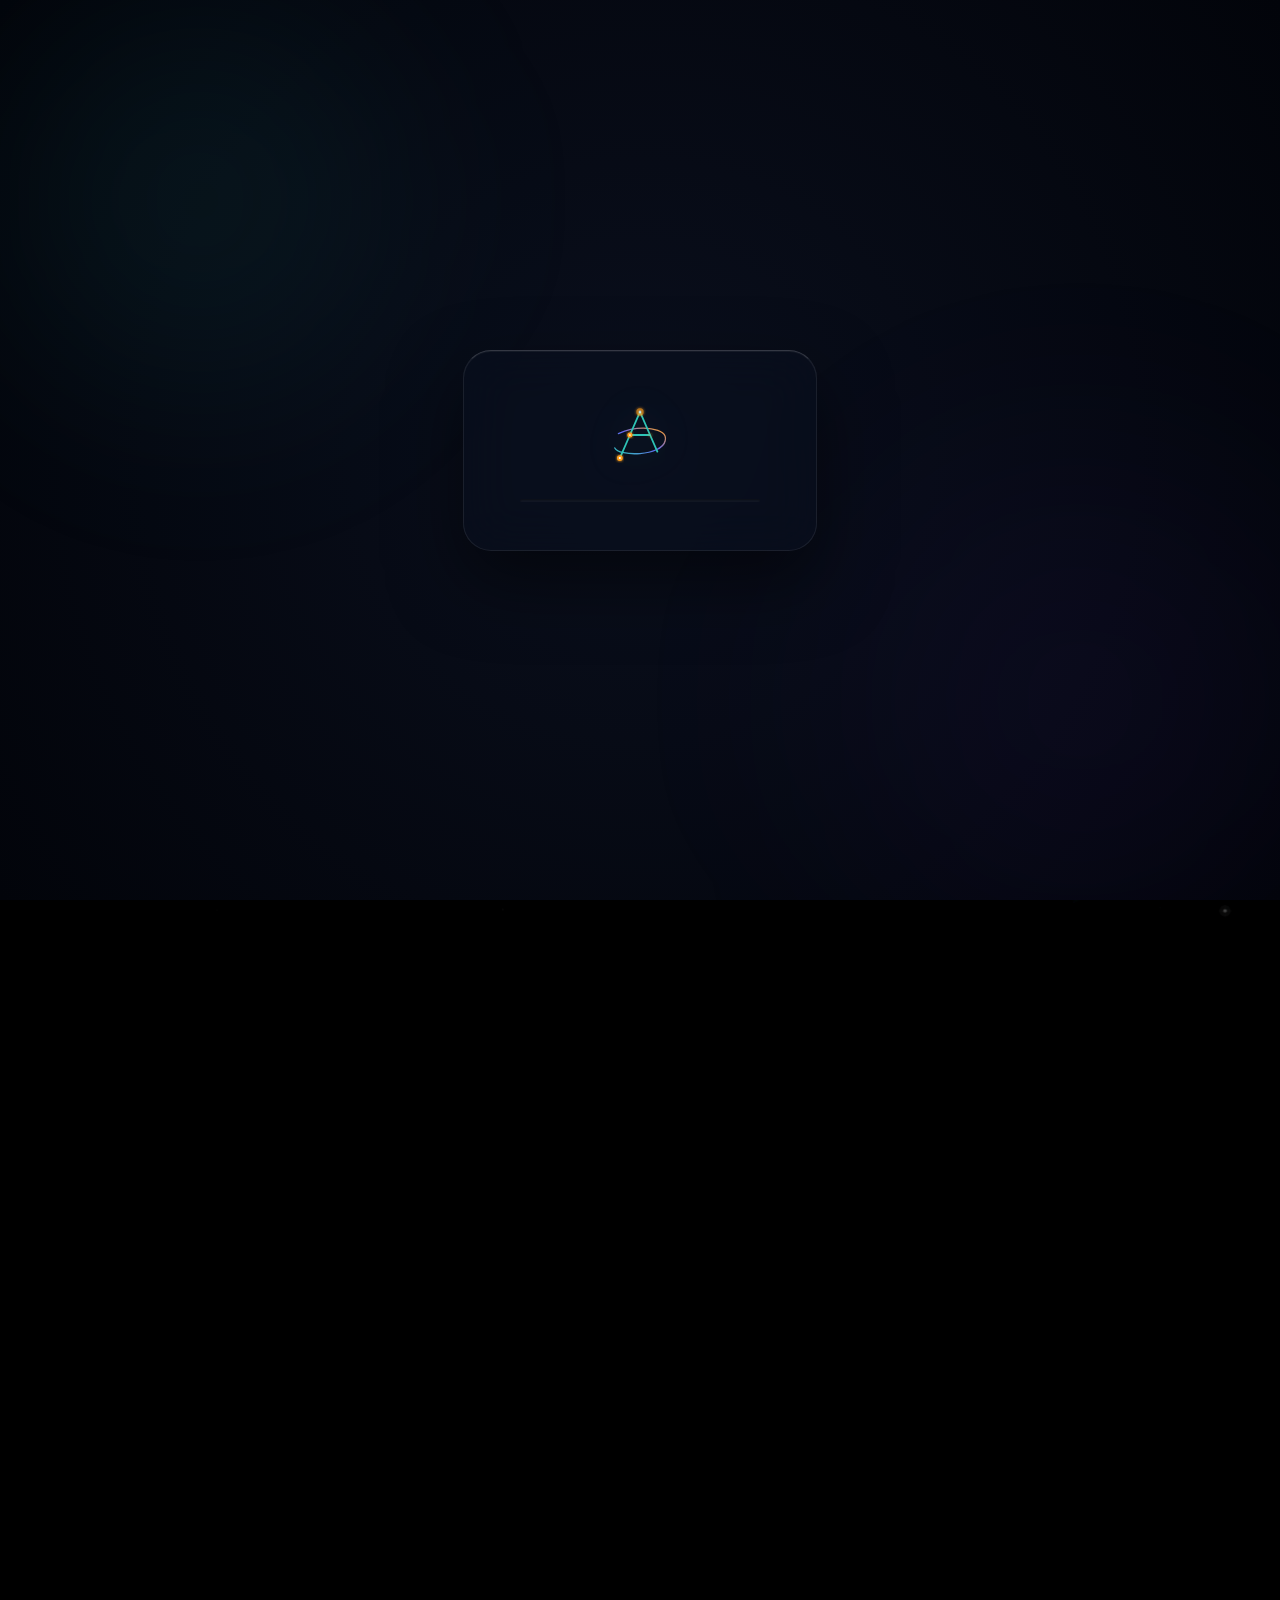
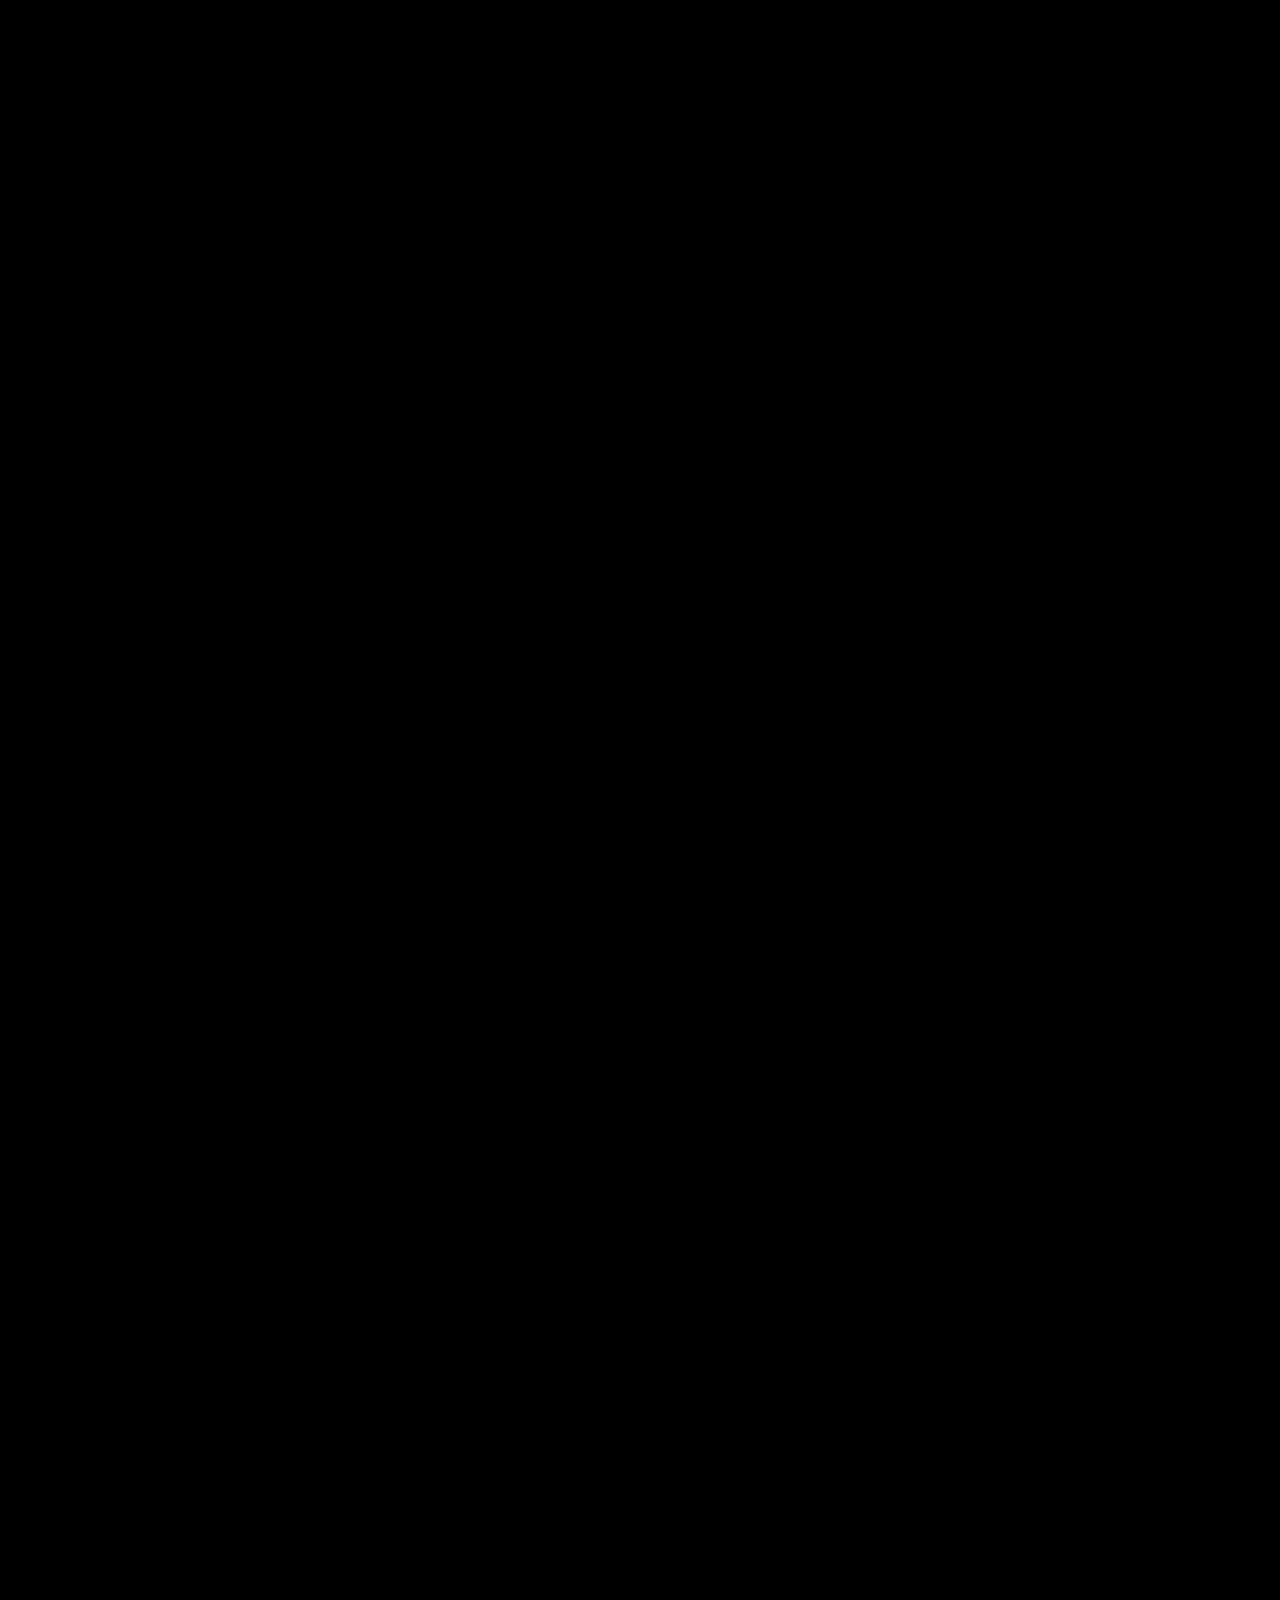
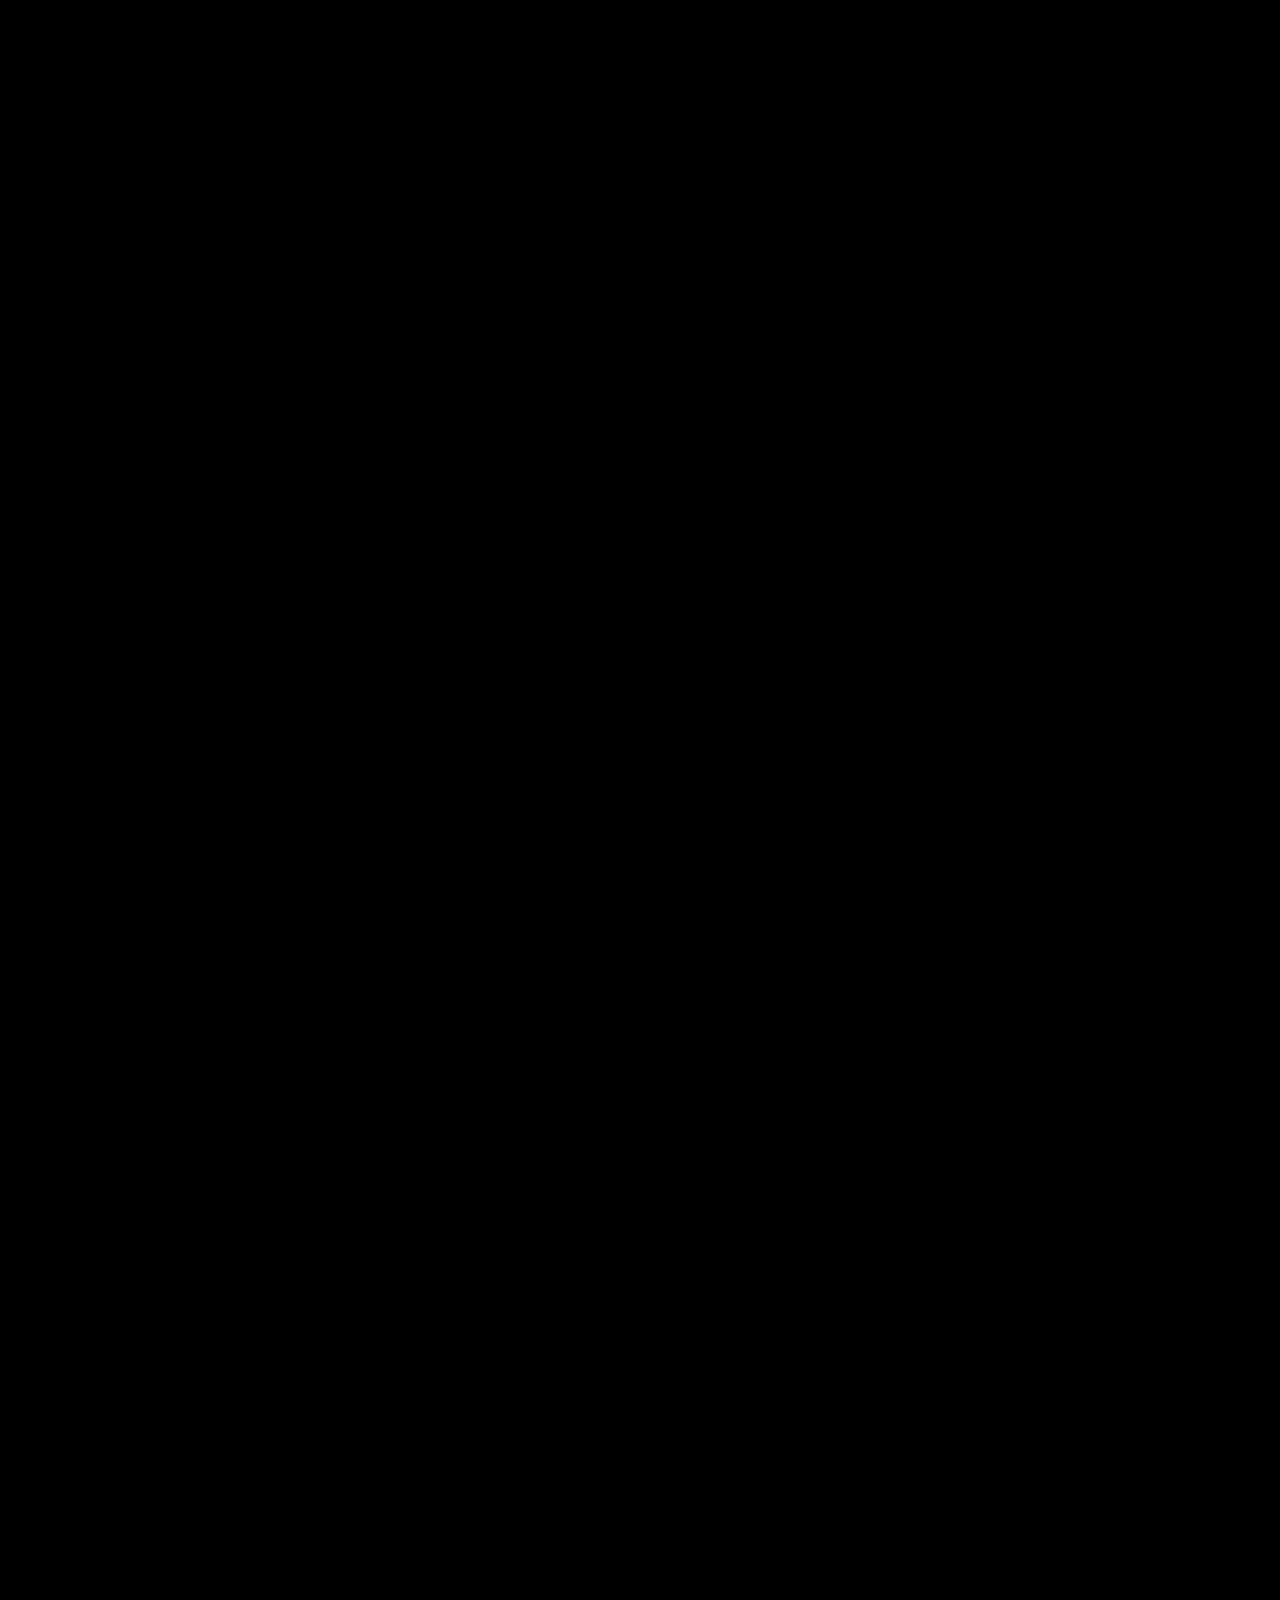
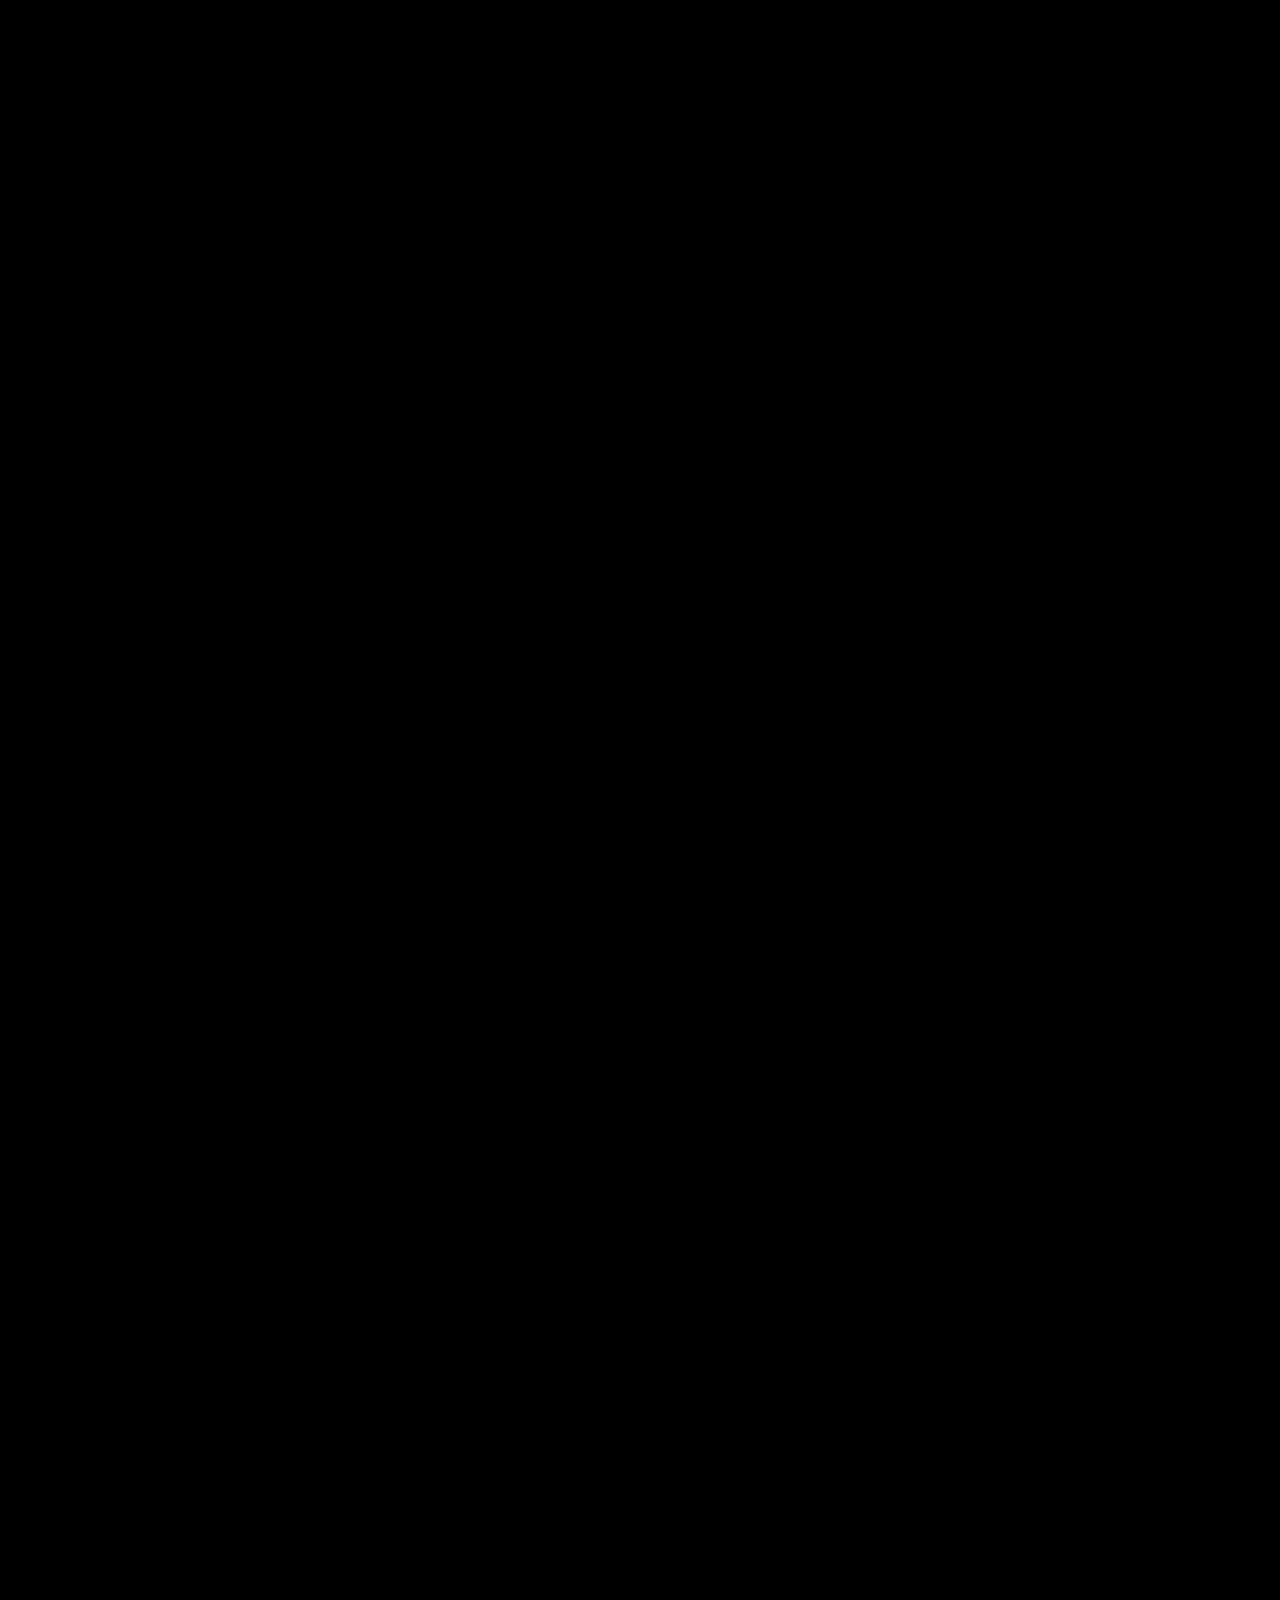
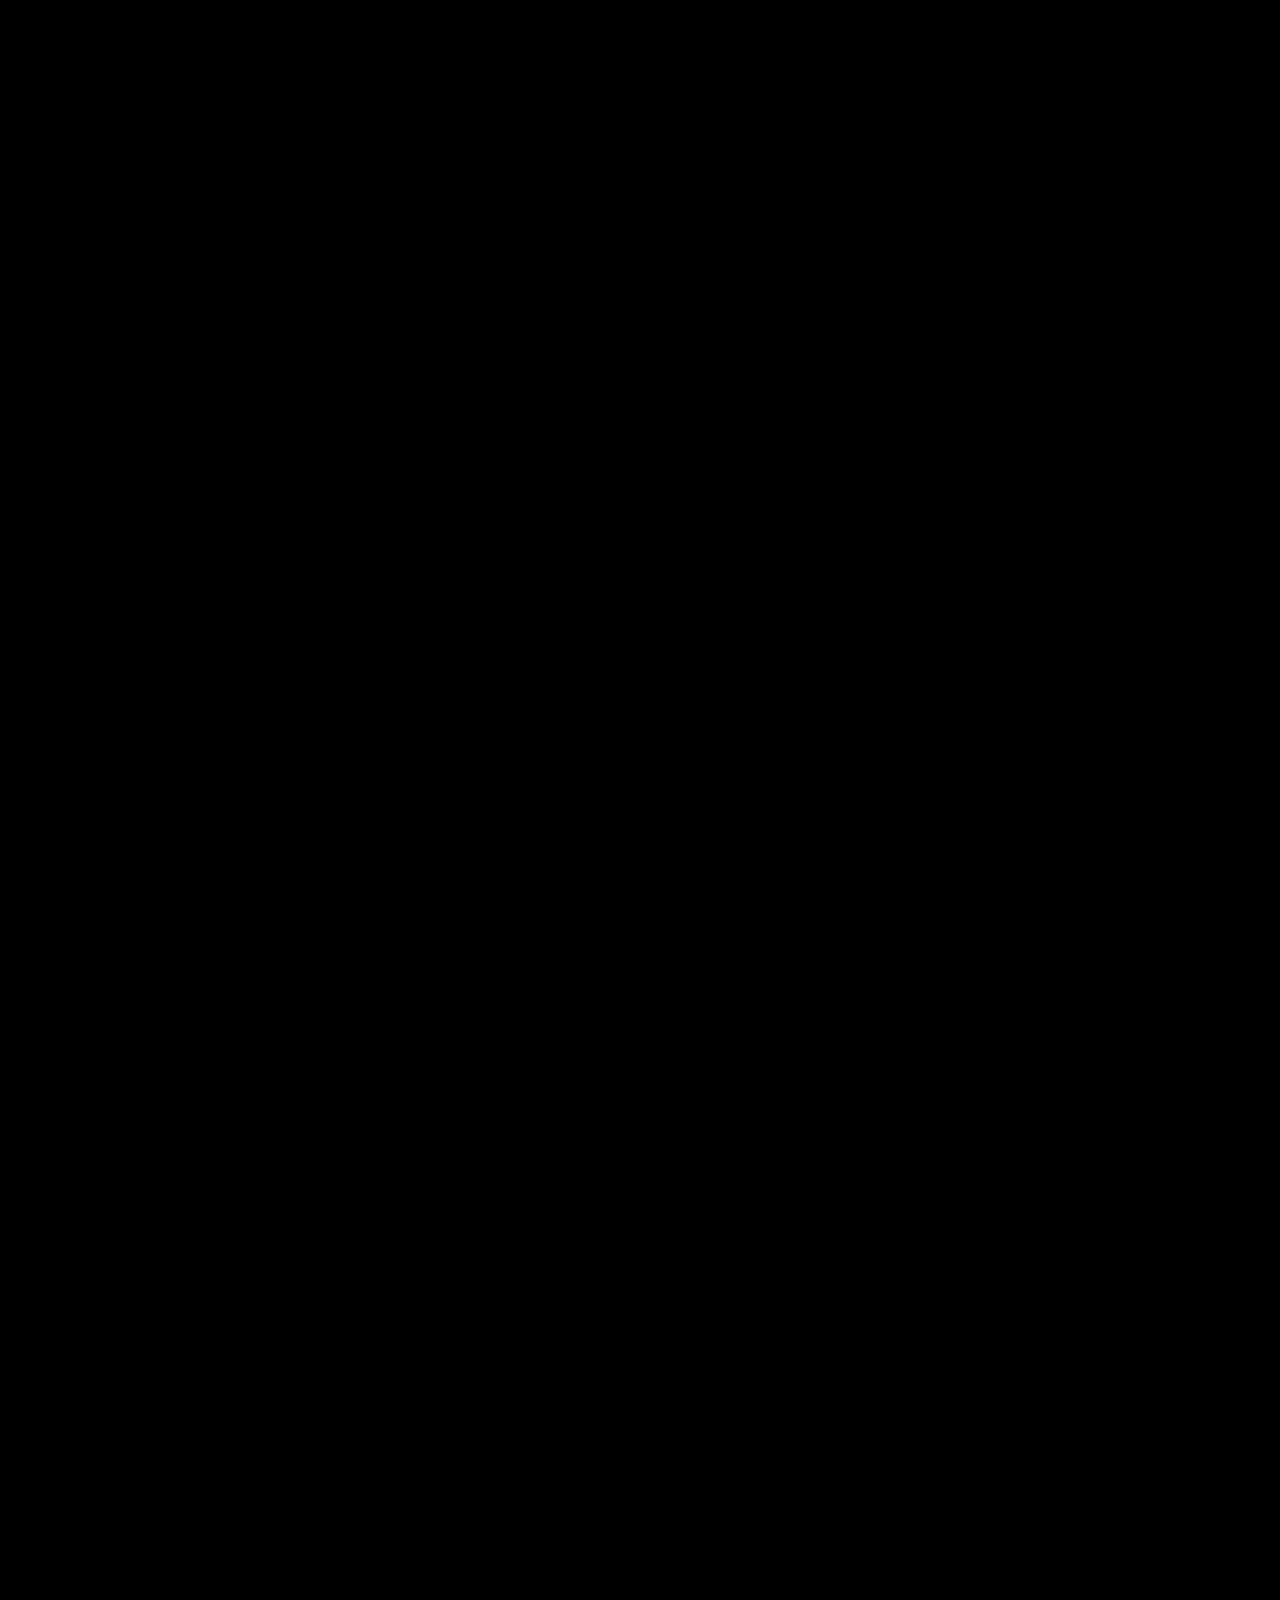
==== index.html @ 65c4966b "refactor: prevent mobile drawer scroll bleeding, disable sticky eyebrows on mobile, align light them" ====
<!DOCTYPE html>
<html lang="en" class="preloading">
<head>
  <meta charset="UTF-8" />
  <meta name="viewport" content="width=device-width, initial-scale=1.0" />
  <title>Abdelrahman Abdelhafez | Digital Marketing Strategist</title>
  <meta name="description" content="Portfolio of Abdelrahman Mohammed Abdelhafez | Digital Marketer, Marketing Strategist, and Content Planner." />
  <link rel="preload" href="fonts/LDIoaomQNQcsA88c7O9yZ4KMCoOg4Ko20yw.woff2" as="font" type="font/woff2" crossorigin />
  <link rel="preload" href="fonts/Qw3CZRtWPQCuHme67tEYUIx3Kh0PHR9N6Ys43PWrfQ.woff2" as="font" type="font/woff2" crossorigin />
  <link rel="canonical" href="https://abdelrahmanmohammed10.github.io/Abdelrahman-portfolio/" />
    <script>
    (function() {
      const savedTheme = localStorage.getItem('portfolioTheme');
      if (savedTheme === 'light') {
        document.documentElement.setAttribute('data-theme', 'light');
      }
    })();
  </script>
  <style id="critical-preloader-css">
    :root {
      --color-cyan: #2EC4B6;
      --color-purple: #6366f1;
      --color-gold: #FF9F1C;
    }
    html.preloading, body.preloading {
      overflow: hidden !important;
      height: 100% !important;
    }
    html, body {
      margin: 0;
      padding: 0;
      width: 100%;
      background: #030712;
    }
    html[data-theme="light"], html[data-theme="light"] body {
      background: #f8fafc;
    }
    .gradient-mesh {
      position: fixed;
      top: 0; left: 0;
      width: 100%; height: 100%;
      background: #000000;
      pointer-events: none;
      z-index: -2;
    }
    html[data-theme="light"] .gradient-mesh {
      background: linear-gradient(
        180deg,
        #cbdcf0 0%,
        #deebf7 30%,
        #eef4fc 60%,
        #fcf6eb 85%,
        #ffffff 100%
      );
    }
    #preloader {
      position: fixed;
      top: 0; left: 0;
      width: 100%; height: 100%;
      background: #030712;
      background: radial-gradient(circle at center, #0a0f1d 0%, #02040a 100%);
      z-index: 99999;
      display: flex;
      justify-content: center;
      align-items: center;
      overflow: hidden;
      transition: opacity 0.8s cubic-bezier(0.16, 1, 0.3, 1), transform 0.8s cubic-bezier(0.16, 1, 0.3, 1);
    }
    #preloader::before {
      content: '';
      position: absolute;
      width: 600px; height: 600px;
      background: radial-gradient(circle, rgba(46, 196, 182, 0.09) 0%, transparent 70%);
      top: -100px; left: -100px;
      border-radius: 50%;
      filter: blur(80px);
      animation: preloaderNebula 20s ease-in-out infinite alternate;
      pointer-events: none;
      z-index: 1;
    }
    #preloader::after {
      content: '';
      position: absolute;
      width: 700px; height: 700px;
      background: radial-gradient(circle, rgba(124, 58, 237, 0.07) 0%, transparent 70%);
      bottom: -150px; right: -150px;
      border-radius: 50%;
      filter: blur(100px);
      animation: preloaderNebula 25s ease-in-out infinite alternate-reverse;
      pointer-events: none;
      z-index: 1;
    }
    @keyframes preloaderNebula {
      0% { transform: translate(0, 0) scale(1); }
      50% { transform: translate(50px, -30px) scale(1.1); }
      100% { transform: translate(-30px, 40px) scale(0.95); }
    }
    .preloader-content {
      position: relative;
      z-index: 2;
      background: rgba(10, 17, 32, 0.45);
      border: 1px solid rgba(255, 255, 255, 0.08);
      border-top: 1px solid rgba(255, 255, 255, 0.18);
      backdrop-filter: blur(24px);
      -webkit-backdrop-filter: blur(24px);
      padding: 48px 56px;
      border-radius: 28px;
      box-shadow: 0 30px 70px rgba(0, 0, 0, 0.5), inset 0 1px 0 rgba(255, 255, 255, 0.05);
      display: flex;
      flex-direction: column;
      align-items: center;
      gap: 28px;
    }
    .preloader-logo {
      height: 72px; width: 72px;
      opacity: 0;
      transform: scale(0.8) translateY(20px);
      filter: drop-shadow(0 0 20px rgba(46, 196, 182, 0.15));
    }
    .constellation-logo {
      display: block;
      aspect-ratio: 1 / 1;
    }
    .logo-lines {
      stroke-dasharray: 240;
      stroke-dashoffset: 240;
    }
    .logo-orbit {
      stroke-dasharray: 280;
      stroke-dashoffset: 280;
    }
    .logo-star {
      opacity: 0;
      transform-origin: center;
    }
    .constellation-logo .star-1 { transform-origin: 22px 82px; }
    .constellation-logo .star-2 { transform-origin: 36px 50px; }
    .constellation-logo .star-3 { transform-origin: 50px 18px; }
    .constellation-logo .star-4 { transform-origin: 64px 50px; }
    .constellation-logo .star-5 { transform-origin: 78px 82px; }
    .logo-star circle[filter] {
      animation: constellationStarGlow 4s ease-in-out infinite alternate;
    }
    .constellation-logo .star-1 circle[filter] { animation-delay: 0.2s; }
    .constellation-logo .star-2 circle[filter] { animation-delay: 0.6s; }
    .constellation-logo .star-3 circle[filter] { animation-delay: 1.0s; }
    .constellation-logo .star-4 circle[filter] { animation-delay: 1.4s; }
    .constellation-logo .star-5 circle[filter] { animation-delay: 1.8s; }
    @keyframes constellationStarGlow {
      0% { r: 3px; opacity: 0.6; }
      100% { r: 5.5px; opacity: 1; }
    }
    .preloader-bar-wrap {
      width: 240px; height: 3px;
      background: rgba(255, 255, 255, 0.04);
      overflow: hidden;
      border-radius: 10px;
      box-shadow: inset 0 1px 2px rgba(0, 0, 0, 0.4);
    }
    .preloader-bar {
      width: 0%; height: 100%;
      background: linear-gradient(90deg, var(--color-cyan) 0%, var(--color-purple) 50%, var(--color-gold) 100%);
      box-shadow: 0 0 12px rgba(46, 196, 182, 0.8);
      border-radius: 10px;
      position: relative;
    }
    .preloader-bar::after {
      content: '';
      position: absolute;
      top: 0; left: 0;
      width: 100%; height: 100%;
      background: linear-gradient(90deg, transparent, rgba(255, 255, 255, 0.4), transparent);
      transform: translateX(-100%);
      animation: preloaderBarShimmer 1.5s infinite linear;
    }
    @keyframes preloaderBarShimmer {
      0% { transform: translateX(-100%); }
      100% { transform: translateX(100%); }
    }
    #preloader.loaded {
      opacity: 0;
      pointer-events: none;
      visibility: hidden;
      transform: scale(1.05);
    }
    html[data-theme="light"] #preloader {
      background: #f8fafc;
      background: radial-gradient(circle at center, #ffffff 0%, #e2e8f0 100%);
    }
    html[data-theme="light"] #preloader::before {
      background: radial-gradient(circle, rgba(2, 105, 122, 0.06) 0%, transparent 70%);
    }
    html[data-theme="light"] #preloader::after {
      background: radial-gradient(circle, rgba(109, 40, 217, 0.04) 0%, transparent 70%);
    }
    html[data-theme="light"] .preloader-content {
      background: rgba(255, 255, 255, 0.8);
      border: 1px solid rgba(15, 23, 42, 0.08);
      border-top: 1px solid rgba(255, 255, 255, 0.9);
      box-shadow: 0 30px 60px rgba(15, 23, 42, 0.08), inset 0 1px 0 rgba(255, 255, 255, 0.5);
    }
    html[data-theme="light"] .preloader-bar-wrap {
      background: rgba(15, 23, 42, 0.06);
    }
    html[data-theme="light"] .preloader-bar {
      background: linear-gradient(90deg, var(--color-cyan) 0%, var(--color-purple) 50%, var(--color-gold) 100%);
      box-shadow: 0 0 10px rgba(2, 105, 122, 0.2);
    }
  </style>
  <link rel="stylesheet" href="style.min.css?v=5.0.0">
  <link rel="icon" type="image/svg+xml" href="logo.svg" />

  <!-- Open Graph / Facebook / LinkedIn -->
  <meta property="og:type" content="website">
  <meta property="og:url" content="https://abdelrahmanmohammed10.github.io/Abdelrahman-portfolio/">
  <meta property="og:title" content="Abdelrahman Abdelhafez | Digital Marketing Strategist">
  <meta property="og:description" content="I build digital strategies based on hard data, not guesswork | driving impactful results and brand growth.">
  <meta property="og:image" content="https://abdelrahmanmohammed10.github.io/Abdelrahman-portfolio/logo.png">

  <!-- Twitter -->
  <meta name="twitter:card" content="summary_large_image">
  <meta name="twitter:url" content="https://abdelrahmanmohammed10.github.io/Abdelrahman-portfolio/">
  <meta name="twitter:title" content="Abdelrahman Abdelhafez | Digital Marketing Strategist">
  <meta name="twitter:description" content="I build digital strategies based on hard data, not guesswork | driving impactful results and brand growth.">
  <meta name="twitter:image" content="https://abdelrahmanmohammed10.github.io/Abdelrahman-portfolio/logo.png">
  <script type="application/ld+json">
  {
    "@context": "https://schema.org",
    "@type": "Person",
    "name": "Abdelrahman Mohammed Abdelhafez",
    "jobTitle": "Digital Marketing Strategist & Brand Planner",
    "url": "https://abdelrahmanmohammed10.github.io/Abdelrahman-portfolio/",
    "sameAs": [
      "https://linkedin.com/in/abdelrahman-abdelhafez-994932167/"
    ],
    "address": {
      "@type": "PostalAddress",
      "addressLocality": "Giza",
      "addressCountry": "EG"
    },
    "email": "abdelrahman.abdelhafez10@gmail.com",
    "telephone": "+201157265599",
    "knowsAbout": [
      "Digital Marketing",
      "Content Planning",
      "Brand Strategy",
      "Conversion Rate Optimization (CRO)",
      "Social Media Management",
      "Paid Advertising (Meta Ads Manager)"
    ]
  }
  </script>
</head>
<body class="preloading">
  <!-- Global SVG Assets & Definitions -->
  <svg xmlns="http://www.w3.org/2000/svg" style="position: absolute; width: 0; height: 0; overflow: hidden; pointer-events: none;" aria-hidden="true">
    <defs>
      <linearGradient id="logoGrad" x1="0%" y1="100%" x2="100%" y2="0%">
        <stop offset="0%" stop-color="var(--color-cyan, #2ec4b6)" />
        <stop offset="50%" stop-color="var(--color-purple, #7c3aed)" />
        <stop offset="100%" stop-color="var(--color-gold, #ff9f1c)" />
      </linearGradient>
      <filter id="logoGlow" x="-20%" y="-20%" width="140%" height="140%">
        <feGaussianBlur stdDeviation="2.5" result="blur" />
        <feMerge>
          <feMergeNode in="blur" />
          <feMergeNode in="SourceGraphic" />
        </feMerge>
      </filter>

    </defs>
  </svg>

  <a href="#hero" class="skip-link lang-en">Skip to content</a>
  <a href="#hero" class="skip-link lang-ar">تجاوز إلى المحتوى الرئيسي</a>
  <div id="preloader" aria-hidden="true">
    <div class="preloader-content">
      <div class="logo-anim">
        <svg class="preloader-logo constellation-logo" viewBox="0 0 100 100" xmlns="http://www.w3.org/2000/svg" aria-label="Logo">
          <path d="M 15 68 C 20 80, 80 80, 85 58 C 90 40, 50 35, 20 48" fill="none" stroke="url(#logoGrad)" stroke-width="1.8" stroke-linecap="round" class="logo-orbit" />
          <path d="M 22 82 L 36 50 L 50 18 L 64 50 L 78 82 M 36 50 L 64 50" fill="none" stroke="var(--color-cyan, #2ec4b6)" stroke-width="2.5" stroke-linecap="round" stroke-linejoin="round" class="logo-lines" />
          <g class="logo-star star-1" transform="translate(22, 82)"><circle r="4" fill="var(--color-gold, #ff9f1c)" filter="url(#logoGlow)" /><circle r="1.5" fill="#ffffff" /></g>
          <g class="logo-star star-2" transform="translate(36, 50)"><circle r="3.5" fill="var(--color-gold, #ff9f1c)" filter="url(#logoGlow)" /><circle r="1.2" fill="#ffffff" /></g>
          <g class="logo-star star-3" transform="translate(50, 18)"><circle r="5" fill="var(--color-gold, #ff9f1c)" filter="url(#logoGlow)" /><circle r="2" fill="#ffffff" /></g>
          <g class="logo-star star-4" transform="translate(64, 50)"><circle r="3.5" fill="var(--color-gold, #ff9f1c)" filter="url(#logoGlow)" /><circle r="1.2" fill="#ffffff" /></g>
          <g class="logo-star star-5" transform="translate(78, 82)"><circle r="4" fill="var(--color-gold, #ff9f1c)" filter="url(#logoGlow)" /><circle r="1.5" fill="#ffffff" /></g>
        </svg>
      </div>
      <div class="preloader-bar-wrap"><div class="preloader-bar"></div></div>
    </div>
  </div>

  <div class="gradient-mesh" aria-hidden="true">
    <!-- Clouds are now dynamically drawn and animated on the background canvas for smooth performance and mouse interaction -->
  </div>
  <div class="cursor-spotlight" aria-hidden="true"></div>

  <!-- Floating Language Switcher & Theme Toggle (Desktop Only) -->
  <div class="floating-lang-toggle" aria-label="Language and Theme Selector">
    <button class="lang-btn active" data-lang="en">EN</button>
    <span class="sep">/</span>
    <button class="lang-btn" data-lang="ar">AR</button>
    <span class="sep theme-sep">|</span>
    <button class="theme-toggle-btn" id="theme-toggle-desktop" aria-label="Toggle light/dark mode">
      <!-- Moon icon (shown in dark mode) -->
      <svg class="icon-moon" viewBox="0 0 24 24" fill="none" stroke="currentColor" stroke-width="2" stroke-linecap="round" stroke-linejoin="round"><path d="M21 12.79A9 9 0 1 1 11.21 3 7 7 0 0 0 21 12.79z"/></svg>
      <!-- Sun icon (shown in light mode) -->
      <svg class="icon-sun" viewBox="0 0 24 24" fill="none" stroke="currentColor" stroke-width="2" stroke-linecap="round" stroke-linejoin="round"><circle cx="12" cy="12" r="5"/><line x1="12" y1="1" x2="12" y2="3"/><line x1="12" y1="21" x2="12" y2="23"/><line x1="4.22" y1="4.22" x2="5.64" y2="5.64"/><line x1="18.36" y1="18.36" x2="19.78" y2="19.78"/><line x1="1" y1="12" x2="3" y2="12"/><line x1="21" y1="12" x2="23" y2="12"/><line x1="4.22" y1="19.78" x2="5.64" y2="18.36"/><line x1="18.36" y1="5.64" x2="19.78" y2="4.22"/></svg>
    </button>
  </div>

  <canvas id="three-planet-canvas" class="bg-planet-stage" aria-hidden="true"></canvas>

  <div class="mobile-nav-overlay" id="mobile-nav-overlay">
    <button class="mobile-close" id="mobile-close" aria-label="Close Menu">
      <svg viewBox="0 0 24 24" fill="none" stroke="currentColor" stroke-width="2"><line x1="18" y1="6" x2="6" y2="18"/><line x1="6" y1="6" x2="18" y2="18"/></svg>
    </button>
    <nav class="mobile-menu">
      <a href="#hero" class="mob-link">
        <span class="num">00</span>
        <span class="lang-en">Home</span><span class="lang-ar">الرئيسية</span>
      </a>
      <a href="#about" class="mob-link">
        <span class="num">01</span>
        <span class="lang-en">About</span><span class="lang-ar">نبذة عني</span>
      </a>
      <a href="#work" class="mob-link">
        <span class="num">02</span>
        <span class="lang-en">Work</span><span class="lang-ar">سابقة الأعمال</span>
      </a>
      <a href="#campaigns" class="mob-link">
        <span class="num">03</span>
        <span class="lang-en">Campaigns</span><span class="lang-ar">الحملات التسويقية</span>
      </a>
      <a href="#journey" class="mob-link">
        <span class="num">04</span>
        <span class="lang-en">Journey</span><span class="lang-ar">المسيرة المهنية</span>
      </a>
      <a href="#credentials" class="mob-link">
        <span class="num">05</span>
        <span class="lang-en">Credentials</span><span class="lang-ar">الشهادات والاعتمادات</span>
      </a>
      <a href="#contact" class="mob-link">
        <span class="num">06</span>
        <span class="lang-en">Contact</span><span class="lang-ar">تواصل معي</span>
      </a>
    </nav>
  </div>

  <div class="app-container">
    <nav class="nav-spine" aria-label="Main Navigation">
      <div class="spine-line"></div>
      <div class="spine-active-line" id="nav-spine-active-line"></div>
      <ul class="spine-list">
        <li><a href="#hero" class="spine-dot active" data-title-en="Home" data-title-ar="الرئيسية"></a></li>
        <li><a href="#about" class="spine-dot" data-title-en="About" data-title-ar="نبذة عني"></a></li>
        <li><a href="#work" class="spine-dot" data-title-en="Work" data-title-ar="سابقة الأعمال"></a></li>
        <li><a href="#campaigns" class="spine-dot" data-title-en="Campaigns" data-title-ar="الحملات التسويقية"></a></li>
        <li><a href="#journey" class="spine-dot" data-title-en="Journey" data-title-ar="المسيرة المهنية"></a></li>
        <li><a href="#credentials" class="spine-dot" data-title-en="Credentials" data-title-ar="الشهادات والاعتمادات"></a></li>
        <li><a href="#contact" class="spine-dot" data-title-en="Contact" data-title-ar="تواصل معي"></a></li>
      </ul>
      <div class="spine-progress-counter" aria-hidden="true">
        <span class="current-index">01</span>/<span class="total-count">07</span>
      </div>
    </nav>

    <header class="mobile-header">
      <div class="mobile-header-left">
        <div class="logo-wrap">
          <svg class="site-logo constellation-logo" viewBox="0 0 100 100" xmlns="http://www.w3.org/2000/svg" aria-label="Logo">
            <path d="M 15 68 C 20 80, 80 80, 85 58 C 90 40, 50 35, 20 48" fill="none" stroke="url(#logoGrad)" stroke-width="1.8" stroke-linecap="round" class="logo-orbit" />
            <path d="M 22 82 L 36 50 L 50 18 L 64 50 L 78 82 M 36 50 L 64 50" fill="none" stroke="var(--color-cyan, #2ec4b6)" stroke-width="2.5" stroke-linecap="round" stroke-linejoin="round" class="logo-lines" />
            <g class="logo-star star-1" transform="translate(22, 82)"><circle r="4" fill="var(--color-gold, #ff9f1c)" filter="url(#logoGlow)" /><circle r="1.5" fill="#ffffff" /></g>
            <g class="logo-star star-2" transform="translate(36, 50)"><circle r="3.5" fill="var(--color-gold, #ff9f1c)" filter="url(#logoGlow)" /><circle r="1.2" fill="#ffffff" /></g>
            <g class="logo-star star-3" transform="translate(50, 18)"><circle r="5" fill="var(--color-gold, #ff9f1c)" filter="url(#logoGlow)" /><circle r="2" fill="#ffffff" /></g>
            <g class="logo-star star-4" transform="translate(64, 50)"><circle r="3.5" fill="var(--color-gold, #ff9f1c)" filter="url(#logoGlow)" /><circle r="1.2" fill="#ffffff" /></g>
            <g class="logo-star star-5" transform="translate(78, 82)"><circle r="4" fill="var(--color-gold, #ff9f1c)" filter="url(#logoGlow)" /><circle r="1.5" fill="#ffffff" /></g>
          </svg>
        </div>
        <div class="header-section-title" aria-live="polite"></div>
      </div>
      <div class="mobile-header-right">
        <div class="mobile-lang-toggle">
          <button class="lang-btn active" data-lang="en">EN</button>
          <span class="sep">/</span>
          <button class="lang-btn" data-lang="ar">AR</button>
        </div>
        <button class="theme-toggle-btn" id="theme-toggle-mobile" aria-label="Toggle light/dark mode">
          <svg class="icon-moon" viewBox="0 0 24 24" fill="none" stroke="currentColor" stroke-width="2" stroke-linecap="round" stroke-linejoin="round"><path d="M21 12.79A9 9 0 1 1 11.21 3 7 7 0 0 0 21 12.79z"/></svg>
          <svg class="icon-sun" viewBox="0 0 24 24" fill="none" stroke="currentColor" stroke-width="2" stroke-linecap="round" stroke-linejoin="round"><circle cx="12" cy="12" r="5"/><line x1="12" y1="1" x2="12" y2="3"/><line x1="12" y1="21" x2="12" y2="23"/><line x1="4.22" y1="4.22" x2="5.64" y2="5.64"/><line x1="18.36" y1="18.36" x2="19.78" y2="19.78"/><line x1="1" y1="12" x2="3" y2="12"/><line x1="21" y1="12" x2="23" y2="12"/><line x1="4.22" y1="19.78" x2="5.64" y2="18.36"/><line x1="18.36" y1="5.64" x2="19.78" y2="4.22"/></svg>
        </button>
        <button class="burger" id="burger" aria-label="Open Menu"><span></span><span></span><span></span></button>
      </div>
    </header>

    <main class="main-content">

      <section id="hero" class="hero-section content-section">
        <div class="hero-brand-header">
          <div class="logo-wrap">
            <svg class="hero-logo constellation-logo" viewBox="0 0 100 100" xmlns="http://www.w3.org/2000/svg" aria-label="Logo">
              <path d="M 15 68 C 20 80, 80 80, 85 58 C 90 40, 50 35, 20 48" fill="none" stroke="url(#logoGrad)" stroke-width="1.8" stroke-linecap="round" class="logo-orbit" />
              <path d="M 22 82 L 36 50 L 50 18 L 64 50 L 78 82 M 36 50 L 64 50" fill="none" stroke="var(--color-cyan, #2ec4b6)" stroke-width="2.5" stroke-linecap="round" stroke-linejoin="round" class="logo-lines" />
              <g class="logo-star star-1" transform="translate(22, 82)"><circle r="4" fill="var(--color-gold, #ff9f1c)" filter="url(#logoGlow)" /><circle r="1.5" fill="#ffffff" /></g>
              <g class="logo-star star-2" transform="translate(36, 50)"><circle r="3.5" fill="var(--color-gold, #ff9f1c)" filter="url(#logoGlow)" /><circle r="1.2" fill="#ffffff" /></g>
              <g class="logo-star star-3" transform="translate(50, 18)"><circle r="5" fill="var(--color-gold, #ff9f1c)" filter="url(#logoGlow)" /><circle r="2" fill="#ffffff" /></g>
              <g class="logo-star star-4" transform="translate(64, 50)"><circle r="3.5" fill="var(--color-gold, #ff9f1c)" filter="url(#logoGlow)" /><circle r="1.2" fill="#ffffff" /></g>
              <g class="logo-star star-5" transform="translate(78, 82)"><circle r="4" fill="var(--color-gold, #ff9f1c)" filter="url(#logoGlow)" /><circle r="1.5" fill="#ffffff" /></g>
            </svg>
          </div>
        </div>
        <div class="hero-intro-grid">
          <div class="hero-left-col animate-fadeInLeft">
            <div class="badge-status">
              <span class="status-dot"></span>
              <span class="lang-en">Open to Opportunities</span>
              <span class="lang-ar">متاح للفرص الجديدة</span>
            </div>
            <h1 class="hero-name split-reveal-heading">
              <span class="lang-en">Abdelrahman<br><em>Mohammed</em></span>
              <span class="lang-ar">عبد الرحمن<br><em>محمد</em></span>
            </h1>
            <div class="hero-title hero-title-tags">
              <span class="hero-tag">
                <span class="lang-en">Digital Marketer</span>
                <span class="lang-ar">أخصائي تسويق رقمي</span>
              </span>
              <span class="hero-tag">
                <span class="lang-en">Marketing Strategist</span>
                <span class="lang-ar">استراتيجي تسويق</span>
              </span>
              <span class="hero-tag">
                <span class="lang-en">Content Planner</span>
                <span class="lang-ar">مخطط محتوى</span>
              </span>
            </div>
          </div>
          <div class="hero-right-col animate-fadeInRight">
            <p class="hero-bio">
              <span class="lang-en">I turn digital marketing data into clear, actionable growth strategies. No guesswork, no corporate fluff | just results.</span>
              <span class="lang-ar">أقوم بتحويل بيانات التسويق الرقمي إلى استراتيجيات نمو واضحة وقابلة للتنفيذ؛ بعيداً عن التخمينات والمصطلحات المعقدة — لتحقيق نتائج حقيقية وملموسة.</span>
            </p>
            <div class="hero-cta-row">
              <a href="Abdelrahman_CV_v2.pdf" download target="_blank" rel="noopener noreferrer" class="btn-cv-download magnetic-button">
                <svg viewBox="0 0 24 24" fill="none" stroke="currentColor" stroke-width="2"><path d="M21 15v4a2 2 0 0 1-2 2H5a2 2 0 0 1-2-2v-4"/><polyline points="7 10 12 15 17 10"/><line x1="12" y1="15" x2="12" y2="3"/></svg>
                <span class="lang-en">Download CV</span>
                <span class="lang-ar">تحميل السيرة الذاتية</span>
              </a>
              <div class="hero-social-links">
                <a href="https://www.linkedin.com/in/abdelrahman-abdelhafez-994932167/" target="_blank" rel="noopener noreferrer" aria-label="LinkedIn" class="magnetic-button">
                  <svg viewBox="0 0 24 24" fill="none" stroke="currentColor" stroke-width="2" stroke-linecap="round" stroke-linejoin="round"><path d="M16 8a6 6 0 0 1 6 6v7h-4v-7a2 2 0 0 0-2-2 2 2 0 0 0-2 2v7h-4v-7a6 6 0 0 1 6-6z"/><rect x="2" y="9" width="4" height="12"/><circle cx="4" cy="4" r="2"/></svg>
                </a>
                <a href="mailto:abdelrahman.abdelhafez10@gmail.com" target="_blank" rel="noopener noreferrer" aria-label="Email" class="magnetic-button">
                  <svg viewBox="0 0 24 24" fill="none" stroke="currentColor" stroke-width="2" stroke-linecap="round" stroke-linejoin="round"><path d="M4 4h16c1.1 0 2 .9 2 2v12c0 1.1-.9 2-2 2H4c-1.1 0-2-.9-2-2V6c0-1.1.9-2 2-2z"/><polyline points="22,6 12,13 2,6"/></svg>
                </a>
                <a href="tel:+201157265599" target="_blank" rel="noopener noreferrer" aria-label="Phone" class="magnetic-button">
                  <svg viewBox="0 0 24 24" fill="none" stroke="currentColor" stroke-width="2" stroke-linecap="round" stroke-linejoin="round"><path d="M22 16.92v3a2 2 0 0 1-2.18 2 19.79 19.79 0 0 1-8.63-3.07 19.5 19.5 0 0 1-6-6 19.79 19.79 0 0 1-3.07-8.67A2 2 0 0 1 4.11 2h3a2 2 0 0 1 2 1.72c.13.88.37 1.85.7 2.81a2 2 0 0 1-.45 2.11L8.09 9.91a16 16 0 0 0 6 6l1.27-1.27a2 2 0 0 1 2.11-.45c.96.33 1.93.57 2.81.7A2 2 0 0 1 22 16.92z"/></svg>
                </a>
                <a href="https://wa.me/201157265599" target="_blank" rel="noopener noreferrer" aria-label="WhatsApp" class="magnetic-button">
                  <svg viewBox="0 0 24 24" fill="none" stroke="currentColor" stroke-width="2" stroke-linecap="round" stroke-linejoin="round"><path d="M21 11.5a8.38 8.38 0 0 1-.9 3.8 8.5 8.5 0 0 1-7.6 4.7 8.38 8.38 0 0 1-3.8-.9L3 21l1.9-5.7a8.38 8.38 0 0 1-.9-3.8 8.5 8.5 0 0 1 4.7-7.6 8.38 8.38 0 0 1 3.8-.9h.5a8.48 8.48 0 0 1 8 8v.5z"/></svg>
                </a>
              </div>
            </div>
          </div>
        </div>
      </section>

      <div class="section-divider" aria-hidden="true"></div>

      <section id="about" class="content-section">
        <div class="eyebrow-split">
          <span class="line"></span>
          <span class="text lang-en">ABOUT ME</span>
          <span class="text lang-ar">نبذة عني</span>
        </div>
        <h2 class="split-reveal-heading">
          <span class="lang-en">The <em>Strategist</em> Behind the Brand</span>
          <span class="lang-ar">العقل الاستراتيجي وراء نمو <em>العلامة التجارية</em></span>
        </h2>
        <div class="about-layout-grid">
          <div class="about-left-col">
            <div class="about-text">
              <h3 class="about-column-title">
                <span class="lang-en">My Story</span>
                <span class="lang-ar">قصتي</span>
              </h3>
              <p class="reveal-paragraph">
                <span class="lang-en">I’m <strong>Abdelrahman</strong>. I help brands cut through the noise with data-driven marketing strategies and content that turns attention into sales.</span>
                <span class="lang-ar">أنا <strong>عبد الرحمن</strong>. أساعد الشركات والعلامات التجارية في ترسيخ مكانتها في السوق من خلال استراتيجيات تسويقية ومحتوى هادف قائم على تحليل البيانات والأرقام، لضمان تحقيق نتائج ملموسة ونمو مستدام.</span>
              </p>
              <p class="reveal-paragraph">
                <span class="lang-en">From building acquisition funnels to managing multi-channel campaigns, I specialize in <strong>content strategy, organic growth, and brand positioning</strong>.</span>
                <span class="lang-ar">تتركز خبرتي المهنية في <strong>تخطيط استراتيجيات المحتوى وتطوير حضور العلامة التجارية عبر قنوات التواصل الرقمي</strong>. أبدأ معك بدراسة سلوك العميل وتصميم رحلة الشراء بدقة، وحتى إطلاق حملات إعلانية متكاملة تحقق أهدافك البيعية والتسويقية.</span>
              </p>
              <p class="reveal-paragraph">
                <span class="lang-en">I bring <strong>analytical structure to creative work</strong>. I measure, test, and optimize every campaign to ensure it delivers clear business value.</span>
                <span class="lang-ar">أحرص دائماً على <strong>دمج التفكير التحليلي المنظم مع اللمسة الإبداعية الفريدة</strong>؛ حيث أقيس الأداء وأحلل النتائج وأطور الخطط باستمرار لضمان الوصول لأفضل العوائد الاستثمارية ونمو أعمالك.</span>
              </p>
            </div>
            <div class="stats-grid">
              <div class="stat-card reveal-card">
                <span class="stat-num" data-val="4">0</span><span class="stat-plus">+</span>
                <span class="stat-label lang-en">Years Experience</span>
                <span class="stat-label lang-ar">سنوات من الخبرة</span>
              </div>
              <div class="stat-card reveal-card">
                <span class="stat-num" data-val="7">0</span><span class="stat-plus">+</span>
                <span class="stat-label lang-en">Certifications</span>
                <span class="stat-label lang-ar">شهادات واعتمادات</span>
              </div>
              <div class="stat-card reveal-card">
                <span class="stat-num" data-val="3">0</span>
                <span class="stat-label lang-en">Major Projects</span>
                <span class="stat-label lang-ar">مشاريع استراتيجية</span>
              </div>
            </div>
          </div>
          <div class="about-right-col">
            <div class="skills-showcase">
              <h3 class="skills-title">
                <span class="lang-en">My Toolkit</span>
                <span class="lang-ar">المهارات والقدرات</span>
              </h3><div class="skills-grid">
                <div class="skill-category reveal-card" data-drawer="drawer-toolkit-strategy">
                  <div class="category-header">
                    <span class="cat-icon"><svg viewBox="0 0 24 24" fill="none" stroke="currentColor" stroke-width="1.5"><circle cx="12" cy="12" r="10"/><polygon points="16.24 7.76 14.12 14.12 7.76 16.24 9.88 9.88 16.24 7.76"/></svg></span>
                    <h4 class="lang-en">Strategy &amp; Planning</h4>
                    <h4 class="lang-ar">الاستراتيجية والتخطيط</h4>
                  </div>
                  <div class="tags-list">
                    <span class="tag lang-en" data-funnel="awareness">SWOT</span><span class="tag lang-ar" data-funnel="awareness">تحليل سوات الاستراتيجي</span>
                    <span class="tag lang-en" data-funnel="consideration">SMART Goals</span><span class="tag lang-ar" data-funnel="consideration">صياغة الأهداف الذكية</span>
                    <span class="tag lang-en" data-funnel="retention">Blue Ocean</span><span class="tag lang-ar" data-funnel="retention">استراتيجية المحيط الأزرق</span>
                    <span class="tag lang-en" data-funnel="awareness">Buyer Personas</span><span class="tag lang-ar" data-funnel="awareness">تحديد شخصية العميل</span>
                  </div>
                </div>
                <div class="skill-category reveal-card" data-drawer="drawer-toolkit-content">
                  <div class="category-header">
                    <span class="cat-icon"><svg viewBox="0 0 24 24" fill="none" stroke="currentColor" stroke-width="1.5"><path d="M12 20h9"/><path d="M16.5 3.5a2.121 2.121 0 0 1 3 3L7 19l-4 1 1-4L16.5 3.5z"/></svg></span>
                    <h4 class="lang-en">Content &amp; Copywriting</h4>
                    <h4 class="lang-ar">المحتوى وكتابة الإعلانات</h4>
                  </div>
                  <div class="tags-list">
                    <span class="tag lang-en" data-funnel="awareness">AR/EN Copy</span><span class="tag lang-ar" data-funnel="awareness">كتابة نصوص ثنائية اللغة</span>
                    <span class="tag lang-en" data-funnel="consideration">Content Calendars</span><span class="tag lang-ar" data-funnel="consideration">تخطيط وجدولة المحتوى</span>
                    <span class="tag lang-en" data-funnel="awareness">Brand Voice</span><span class="tag lang-ar" data-funnel="awareness">تحديد نبرة صوت العلامة</span>
                    <span class="tag lang-en" data-funnel="retention">Content Audits</span><span class="tag lang-ar" data-funnel="retention">تدقيق وتقييم المحتوى</span>
                  </div>
                </div>
                <div class="skill-category reveal-card" data-drawer="drawer-toolkit-growth">
                  <div class="category-header">
                    <span class="cat-icon"><svg viewBox="0 0 24 24" fill="none" stroke="currentColor" stroke-width="1.5"><line x1="18" y1="20" x2="18" y2="10"/><line x1="12" y1="20" x2="12" y2="4"/><line x1="6" y1="20" x2="6" y2="14"/></svg></span>
                    <h4 class="lang-en">Growth &amp; Analytics</h4>
                    <h4 class="lang-ar">النمو والتحليلات</h4>
                  </div>
                  <div class="tags-list">
                    <span class="tag lang-en" data-funnel="retention">KPI Frameworks</span><span class="tag lang-ar" data-funnel="retention">مؤشرات قياس الأداء</span>
                    <span class="tag lang-en" data-funnel="consideration">Meta Insights</span><span class="tag lang-ar" data-funnel="consideration">تحليلات منصات ميتا</span>
                    <span class="tag lang-en" data-funnel="conversion">CRO</span><span class="tag lang-ar" data-funnel="conversion">تحسين معدل التحويل</span>
                  </div>
                </div>
                <div class="skill-category reveal-card" data-drawer="drawer-toolkit-tools">
                  <div class="category-header">
                    <span class="cat-icon"><svg viewBox="0 0 24 24" fill="none" stroke="currentColor" stroke-width="1.5"><rect x="2" y="3" width="20" height="14" rx="2"/><path d="M8 21h8M12 17v4"/></svg></span>
                    <h4 class="lang-en">Digital Tools</h4>
                    <h4 class="lang-ar">الأدوات الرقمية</h4>
                  </div>
                  <div class="tags-list">
                    <span class="tag" data-funnel="conversion"><span class="lang-en">Meta Ads</span><span class="lang-ar">إعلانات ميتا</span></span>
                    <span class="tag" data-funnel="conversion"><span class="lang-en">TikTok Ads</span><span class="lang-ar">إعلانات تيك توك</span></span>
                    <span class="tag" data-funnel="consideration"><span class="lang-en">Odoo CMS</span><span class="lang-ar">نظام أودو لإدارة المحتوى</span></span>
                    <span class="tag" data-funnel="consideration"><span class="lang-en">AI Tools</span><span class="lang-ar">أدوات الذكاء الاصطناعي</span></span>
                  </div>
                </div>
                <div class="skill-category reveal-card" data-drawer="drawer-toolkit-leadership">
                  <div class="category-header">
                    <span class="cat-icon"><svg viewBox="0 0 24 24" fill="none" stroke="currentColor" stroke-width="1.5"><path d="M17 21v-2a4 4 0 0 0-4-4H5a4 4 0 0 0-4 4v2"/><circle cx="9" cy="7" r="4"/><path d="M23 21v-2a4 4 0 0 0-3-3.87"/><path d="M16 3.13a4 4 0 0 1 0 7.75"/></svg></span>
                    <h4 class="lang-en">Leadership</h4>
                    <h4 class="lang-ar">القيادة والتدريب</h4>
                  </div>
                  <div class="tags-list">
                    <span class="tag lang-en" data-funnel="retention">Team Lead (8+)</span><span class="tag lang-ar" data-funnel="retention">إدارة وقيادة الفرق</span>
                    <span class="tag lang-en" data-funnel="retention">Corporate Trainer</span><span class="tag lang-ar" data-funnel="retention">مدرب شركات معتمد</span>
                    <span class="tag lang-en" data-funnel="awareness">Public Speaking</span><span class="tag lang-ar" data-funnel="awareness">الخطابة والتحدث أمام الجمهور</span>
                  </div>
                </div>
              </div>
            </div>
          </div>
        </div>
      </section>

      <div class="section-divider" aria-hidden="true"></div>

      <section id="work" class="content-section section-right-layout">
        <div class="eyebrow-split">
          <span class="line"></span>
          <span class="text lang-en">FEATURED WORK</span>
          <span class="text lang-ar">أعمالي المختارة</span>
        </div>
        <h2 class="split-reveal-heading">
          <span class="lang-en">Featured <em>Work</em></span>
          <span class="lang-ar">سجل <em>الإنجازات</em></span>
        </h2>
        <p class="section-lead">
          <span class="lang-en">Comprehensive strategies, measurable impact. A look at how I've built strategies and driven growth for different brands.</span>
          <span class="lang-ar">مشاريع تسويقية استراتيجية تغطي تطوير العلامات التجارية المتكامل، بحوث السوق المتعمقة، وتخطيط قنوات النمو الرقمي.</span>
        </p>
        <div class="projects-stack">
          <article class="project-glass-card reveal-card border-purple" data-drawer="drawer-kyoko">
            <div class="card-glow"></div><div class="card-accent-line bg-purple"></div>
            <div class="card-content">
              <div class="project-tag-badge">
                <span class="lang-en">Flagship Project</span>
                <span class="lang-ar">المشروع الأبرز</span>
              </div>
              <h3 class="project-card-title">
                <span class="lang-en">Kyoko Gifts | Full Marketing Plan</span>
                <span class="lang-ar">هدايا كيوكو | خطة تسويقية متكاملة</span>
              </h3>
              <p class="project-card-meta">
                <span class="lang-en">2026 · Gift &amp; E-commerce · Cairo</span>
                <span class="lang-ar">٢٠٢٦ · قطاع الهدايا والتجارة الإلكترونية · القاهرة</span>
              </p>
              <p class="project-card-desc">
                <span class="lang-en">Built a complete marketing playbook for an e-commerce gifting brand, mapping out their customer journey, content pillars, and a custom measurement framework.</span>
                <span class="lang-ar">قمت بإعداد خطة تسويقية شاملة لعلامة تجارية متخصصة في الهدايا والتجارة الإلكترونية، حيث صممت استراتيجية المحتوى ورسمت رحلة العميل بالكامل مع تحديد دقيق لمؤشرات قياس النجاح (KPIs).</span>
              </p>
              <div class="project-card-tags">
                <span class="lang-en">Business Model Canvas</span><span class="lang-ar">مخطط نموذج العمل</span>
                <span class="lang-en">Blue Ocean Strategy</span><span class="lang-ar">استراتيجية المحيط الأزرق</span>
                <span class="lang-en">Buyer Personas</span><span class="lang-ar">شخصية العميل المستهدف</span>
                <span class="lang-en">Meta &amp; TikTok Ads</span><span class="lang-ar">إعلانات منصات ميتا وتيك توك</span>
                <span class="lang-en">KPI Framework</span><span class="lang-ar">إطار قياس مؤشرات الأداء</span>
              </div>
              <button class="project-btn-reveal magnetic-button">
                <span class="lang-en">View Detailed Strategy</span>
                <span class="lang-ar">عرض تفاصيل الاستراتيجية</span>
                <svg viewBox="0 0 24 24" fill="none" stroke="currentColor" stroke-width="2"><line x1="5" y1="12" x2="19" y2="12"/><polyline points="12 5 19 12 12 19"/></svg>
              </button>
            </div>
            <div class="project-card-peek" aria-hidden="true">
              <div class="peek-title lang-en">Key Highlight: Strategy Framework</div>
              <div class="peek-title lang-ar">الركيزة الأساسية: هيكل العمل الاستراتيجي</div>
              <div class="peek-desc lang-en">Business Model Canvas, brand identity system, dual SWOT, 5 SMART goals, competitive positioning, and Blue Ocean differentiation.</div>
              <div class="peek-desc lang-ar">مخطط نموذج العمل، بناء نظام الهوية، تحليل سوات الثنائي، صياغة ٥ أهداف ذكية، مع تحديد التموضع التنافسي للبراند باستراتيجية المحيط الأزرق.</div>
              <div class="peek-hint lang-en">
                <svg width="12" height="12" viewBox="0 0 24 24" fill="none" stroke="currentColor" stroke-width="2" style="vertical-align: middle; margin-right: 4px;"><line x1="5" y1="12" x2="19" y2="12"/><polyline points="12 5 19 12 12 19"/></svg>Click to view strategy
              </div>
              <div class="peek-hint lang-ar">
                <svg width="12" height="12" viewBox="0 0 24 24" fill="none" stroke="currentColor" stroke-width="2" style="vertical-align: middle; margin-left: 4px; transform: rotate(180deg);"><line x1="5" y1="12" x2="19" y2="12"/><polyline points="12 5 19 12 12 19"/></svg>انقر لعرض الاستراتيجية
              </div>
            </div>
          </article>
          <article class="project-glass-card reveal-card border-cyan" data-drawer="drawer-new-direction">
            <div class="card-glow"></div><div class="card-accent-line bg-cyan"></div>
            <div class="card-content">
              <div class="project-tag-badge">
                <span class="lang-en">Brand Strategy</span>
                <span class="lang-ar">استراتيجية العلامة التجارية</span>
              </div>
              <h3 class="project-card-title">
                <span class="lang-en">New Direction English Academy</span>
                <span class="lang-ar">أكاديمية نيو دايركشن لتعليم اللغة الإنجليزية</span>
              </h3>
              <p class="project-card-meta">
                <span class="lang-en">2020–2022 · EdTech · Egypt</span>
                <span class="lang-ar">٢٠٢٠–٢٠٢٢ · قطاع تكنولوجيا التعليم · مصر</span>
              </p>
              <p class="project-card-desc">
                <span class="lang-en">Directed the launch strategy for an EdTech startup from zero. Built their market positioning, brand voice, and executed their initial social acquisition campaigns.</span>
                <span class="lang-ar">أدرت استراتيجية الإطلاق بالكامل لشركة ناشئة في قطاع تكنولوجيا التعليم. قمت بتأسيس الهوية التجارية وتحديد تموضعها في السوق من الصفر، ووصولاً إلى تصميم وإطلاق أولى حملات الاستحواذ عبر شبكات التواصل الاجتماعي.</span>
              </p>
              <div class="project-card-tags">
                <span class="lang-en">Brand Identity</span><span class="lang-ar">هوية العلامة التجارية</span>
                <span class="lang-en">SWOT Analysis</span><span class="lang-ar">تحليل سوات الاستراتيجي</span>
                <span class="lang-en">Content Campaigns</span><span class="lang-ar">حملات المحتوى الإبداعي</span>
                <span class="lang-en">Competitor Research</span><span class="lang-ar">دراسة وتحليل المنافسين</span>
                <span class="lang-en">Buyer Persona</span><span class="lang-ar">شخصية العميل المستهدف</span>
              </div>
              <button class="project-btn-reveal magnetic-button">
                <span class="lang-en">View Detailed Strategy</span>
                <span class="lang-ar">عرض تفاصيل الاستراتيجية</span>
                <svg viewBox="0 0 24 24" fill="none" stroke="currentColor" stroke-width="2"><line x1="5" y1="12" x2="19" y2="12"/><polyline points="12 5 19 12 12 19"/></svg>
              </button>
            </div>
            <div class="project-card-peek" aria-hidden="true">
              <div class="peek-title lang-en">Key Highlight: Brand Foundation</div>
              <div class="peek-title lang-ar">الركيزة الأساسية: ركائز وتأسيس الهوية التجارية</div>
              <div class="peek-desc lang-en">Logo direction, colour palette, tone of voice, and positioning, differentiating from established English-learning academies.</div>
              <div class="peek-desc lang-ar">توجيه تصميم الشعار، اختيار لوحة الألوان ونبرة صوت العلامة التجارية، مع تحديد التموضع التنافسي الذي يميزها عن أكاديميات تعليم اللغة الإنجليزية التقليدية.</div>
              <div class="peek-hint lang-en">
                <svg width="12" height="12" viewBox="0 0 24 24" fill="none" stroke="currentColor" stroke-width="2" style="vertical-align: middle; margin-right: 4px;"><line x1="5" y1="12" x2="19" y2="12"/><polyline points="12 5 19 12 12 19"/></svg>Click to view strategy
              </div>
              <div class="peek-hint lang-ar">
                <svg width="12" height="12" viewBox="0 0 24 24" fill="none" stroke="currentColor" stroke-width="2" style="vertical-align: middle; margin-left: 4px; transform: rotate(180deg);"><line x1="5" y1="12" x2="19" y2="12"/><polyline points="12 5 19 12 12 19"/></svg>انقر لعرض الاستراتيجية
              </div>
            </div>
          </article>
          <article class="project-glass-card reveal-card border-gold" data-drawer="drawer-hosting">
            <div class="card-glow"></div><div class="card-accent-line bg-gold"></div>
            <div class="card-content">
              <div class="project-tag-badge">
                <span class="lang-en">Website Audit</span>
                <span class="lang-ar">تدقيق المواقع الإلكترونية</span>
              </div>
              <h3 class="project-card-title">
                <span class="lang-en">HostingWDomain | UX &amp; Content Audit</span>
                <span class="lang-ar">منصة هوستنج و دومين | تدقيق المحتوى وتجربة المستخدم</span>
              </h3>
              <p class="project-card-meta">
                <span class="lang-en">Tech / SaaS</span>
                <span class="lang-ar">البرمجيات والخدمات السحابية</span>
              </p>
              <p class="project-card-desc">
                <span class="lang-en">Conducted a comprehensive content and UX audit for a web hosting provider, mapping user friction points and restructuring landing pages to boost conversions.</span>
                <span class="lang-ar">أجريت تدقيقاً شاملاً للمحتوى وتجربة المستخدم (UX Audit) لمنصة استضافة ويب شهيرة. قمت برصد نقاط تسرب الزوار وعقبات التحويل، وأعدت هيكلة وصياغة صفحات الهبوط لرفع معدلات التحويل والمبيعات.</span>
              </p>
              <div class="project-card-tags">
                <span class="lang-en">UX Audit</span><span class="lang-ar">تدقيق تجربة المستخدم</span>
                <span class="lang-en">Site Architecture</span><span class="lang-ar">تحليل بنية وهيكلة الموقع</span>
                <span class="lang-en">Conversion Optimization</span><span class="lang-ar">تحسين معدلات التحويل</span>
                <span class="lang-en">A/B Testing</span><span class="lang-ar">اختبارات مقارنة الأداء</span>
              </div>
              <button class="project-btn-reveal magnetic-button">
                <span class="lang-en">View Detailed Strategy</span>
                <span class="lang-ar">عرض تفاصيل الاستراتيجية</span>
                <svg viewBox="0 0 24 24" fill="none" stroke="currentColor" stroke-width="2"><line x1="5" y1="12" x2="19" y2="12"/><polyline points="12 5 19 12 12 19"/></svg>
              </button>
            </div>
            <div class="project-card-peek" aria-hidden="true">
              <div class="peek-title lang-en">Key Highlight: Audit Scope</div>
              <div class="peek-title lang-ar">الركيزة الأساسية: محاور التدقيق الأساسية</div>
              <div class="peek-desc lang-en">Site architecture review, brand identity gap analysis, content quality assessment, landing page friction mapping.</div>
              <div class="peek-desc lang-ar">مراجعة بنية وهيكلية الموقع، كشف الفجوات في هوية العلامة التجارية، تقييم جودة المحتوى، وتحديد مواضع سقوط وخروج العملاء من صفحات الهبوط.</div>
              <div class="peek-hint lang-en">
                <svg width="12" height="12" viewBox="0 0 24 24" fill="none" stroke="currentColor" stroke-width="2" style="vertical-align: middle; margin-right: 4px;"><line x1="5" y1="12" x2="19" y2="12"/><polyline points="12 5 19 12 12 19"/></svg>Click to view strategy
              </div>
              <div class="peek-hint lang-ar">
                <svg width="12" height="12" viewBox="0 0 24 24" fill="none" stroke="currentColor" stroke-width="2" style="vertical-align: middle; margin-left: 4px; transform: rotate(180deg);"><line x1="5" y1="12" x2="19" y2="12"/><polyline points="12 5 19 12 12 19"/></svg>انقر لعرض الاستراتيجية
              </div>
            </div>
          </article>
        </div>
      </section>

      <div class="section-divider" aria-hidden="true"></div>

      <section id="campaigns" class="content-section">
        <div class="eyebrow-split">
          <span class="line"></span>
          <span class="text lang-en">CAMPAIGNS</span>
          <span class="text lang-ar">الحملات التسويقية</span>
        </div>
        <h2 class="split-reveal-heading">
          <span class="lang-en">Content &amp; <em>Copywriting</em></span>
          <span class="lang-ar">كتابة المحتوى <em>والنصوص الإعلانية</em></span>
        </h2>
        <p class="section-lead">
          <span class="lang-en">Every caption is a strategic decision. I build persuasive copywriting that bridges customer psychology with measurable brand goals.</span>
          <span class="lang-ar">كل كلمة أكتبها تنطلق من قرار استراتيجي مدروس. أصوغ نصوصاً إعلانية مقنعة تدمج بين علم نفس المستهلك وأهداف العلامة التجارية لتحقيق نتائج ملموسة وواضحة.</span>
        </p>
        <div class="posts-grid-system">
          <article class="campaign-glass-card reveal-card">
            <div class="campaign-header">
              <span class="post-num lang-en">POST · 01</span>
              <span class="post-num lang-ar">البوست الأول</span>
              <span class="post-obj">
                <span class="lang-en">Awareness / Launch</span>
                <span class="lang-ar">إطلاق وزيادة الوعي بالعلامة</span>
              </span>
            </div>
            <p class="post-caption">
              <span class="lang-en">This post introduces the brand's core value proposition, highlighting how 'New Direction' solves common student frustrations in English learning through a personalized 'Needs Analysis'.</span>
              <span class="lang-ar" dir="rtl">يعرف هذا المنشور بالقيمة الفريدة للعلامة التجارية، ويسلط الضوء على كيفية معالجة أكاديمية "نيو دايركشن" للصعوبات الشائعة التي تواجه الطلاب في تعلم الإنجليزية عبر تقديم "تحليل مخصص للاحتياجات".</span>
            </p>
            <div class="campaign-meta">
              <strong class="lang-en">Objective:</strong>
              <strong class="lang-ar">الهدف:</strong>
              <span class="lang-en">Building initial awareness + defining the brand's tone of voice.</span>
              <span class="lang-ar">بناء الوعي المبدئي وتحديد نبرة صوت العلامة التجارية.</span>
            </div>
            <a href="https://www.facebook.com/106349791202286/photos/a.107843024386296/109443580892907/" target="_blank" rel="noopener noreferrer" class="campaign-link-btn magnetic-button">
              <span class="lang-en">View original post</span>
              <span class="lang-ar">عرض المنشور الأصلي</span>
              <svg viewBox="0 0 24 24" fill="none" stroke="currentColor" stroke-width="2"><line x1="7" y1="17" x2="17" y2="7"/><polyline points="7 7 17 7 17 17"/></svg>
            </a>
          </article>
          <article class="campaign-glass-card reveal-card">
            <div class="campaign-header">
              <span class="post-num lang-en">POST · 02</span>
              <span class="post-num lang-ar">البوست الثاني</span>
              <span class="post-obj">
                <span class="lang-en">Educational</span>
                <span class="lang-ar">محتوى تعليمي وتوعوي</span>
              </span>
            </div>
            <p class="post-caption">
              <span class="lang-en">A highly engaging, humorous post that tackles the fear of speaking English in high-pressure situations, such as job interviews, using relatable cultural references to drive engagement.</span>
              <span class="lang-ar" dir="rtl">منشور تفاعلي بأسلوب فكاهي يتناول رهبة التحدث باللغة الإنجليزية في المواقف الرسمية مثل مقابلات العمل، مع الاستعانة بإشارات ثقافية مألوفة لتعزيز التفاعل الطبيعي.</span>
            </p>
            <div class="campaign-meta">
              <strong class="lang-en">Objective:</strong>
              <strong class="lang-ar">الهدف:</strong>
              <span class="lang-en">Increasing Saves and Shares as early trust indicators.</span>
              <span class="lang-ar">زيادة معدلات الحفظ والمشاركة كعناصر أولية لقياس مستوى الثقة والتفاعل.</span>
            </div>
            <a href="https://www.facebook.com/106349791202286/photos/a.108469704323628/194898819014049/" target="_blank" rel="noopener noreferrer" class="campaign-link-btn magnetic-button">
              <span class="lang-en">View original post</span>
              <span class="lang-ar">عرض المنشور الأصلي</span>
              <svg viewBox="0 0 24 24" fill="none" stroke="currentColor" stroke-width="2"><line x1="7" y1="17" x2="17" y2="7"/><polyline points="7 7 17 7 17 17"/></svg>
            </a>
          </article>
          <article class="campaign-glass-card reveal-card">
            <div class="campaign-header">
              <span class="post-num lang-en">POST · 03</span>
              <span class="post-num lang-ar">البوست الثالث</span>
              <span class="post-obj">
                <span class="lang-en">Emotional Insight</span>
                <span class="lang-ar">قصة تفاعلية وعاطفية</span>
              </span>
            </div>
            <p class="post-caption">
              <span class="lang-en">A storytelling-driven post designed to build emotional connection. It uses relatable, casual storytelling about hanging out with friends to subtly introduce the importance of English fluency in social situations.</span>
              <span class="lang-ar" dir="rtl">منشور يعتمد على قوة السرد القصصي لبناء رابط عاطفي مع الجمهور؛ حيث يسرد موقفاً واقعياً ومألوفاً للتأكيد بشكل غير مباشر على أهمية طلاقة الإنجليزية في المواقف الاجتماعية.</span>
            </p>
            <div class="campaign-meta">
              <strong class="lang-en">Objective:</strong>
              <strong class="lang-ar">الهدف:</strong>
              <span class="lang-en">Addressing pain points to drive emotional connection and comments.</span>
              <span class="lang-ar">استهدف النقاط الأكثر تأثيراً لدى الجمهور لتحفيز التواصل والتفاعل عبر التعليقات.</span>
            </div>
            <a href="https://www.facebook.com/106349791202286/photos/a.108469704323628/402849314885664/" target="_blank" rel="noopener noreferrer" class="campaign-link-btn magnetic-button">
              <span class="lang-en">View original post</span>
              <span class="lang-ar">عرض المنشور الأصلي</span>
              <svg viewBox="0 0 24 24" fill="none" stroke="currentColor" stroke-width="2"><line x1="7" y1="17" x2="17" y2="7"/><polyline points="7 7 17 7 17 17"/></svg>
            </a>
          </article>
          <article class="campaign-glass-card reveal-card">
            <div class="campaign-header">
              <span class="post-num lang-en">POST · 04</span>
              <span class="post-num lang-ar">البوست الرابع</span>
              <span class="post-obj">
                <span class="lang-en">Awareness Dialogue</span>
                <span class="lang-ar">حوار تفاعلي لزيادة الوعي</span>
              </span>
            </div>
            <p class="post-caption">
              <span class="lang-en">An educational yet entertaining post highlighting the quirks of English pronunciation (like silent letters in 'queue' or 'tsunami'). This lighthearted content is highly shareable and designed to increase organic reach.</span>
              <span class="lang-ar" dir="rtl">منشور تعليمي ترفيهي يبرز مفارقات نطق بعض الكلمات الإنجليزية، وهو مصمم خصيصاً ليكون سريع الانتشار والمشاركة بهدف توسيع نطاق الوصول الطبيعي.</span>
            </p>
            <div class="campaign-meta">
              <strong class="lang-en">Objective:</strong>
              <strong class="lang-ar">الهدف:</strong>
              <span class="lang-en">Educating users about services through a non-salesy dialogue.</span>
              <span class="lang-ar">توعية المتابعين بالخدمات التعليمية من خلال أسلوب حواري شيق وبعيد عن النبرة البيعية المباشرة.</span>
            </div>
            <a href="https://www.facebook.com/106349791202286/photos/a.107843024386296/397460562091206/" target="_blank" rel="noopener noreferrer" class="campaign-link-btn magnetic-button">
              <span class="lang-en">View original post</span>
              <span class="lang-ar">عرض المنشور الأصلي</span>
              <svg viewBox="0 0 24 24" fill="none" stroke="currentColor" stroke-width="2"><line x1="7" y1="17" x2="17" y2="7"/><polyline points="7 7 17 7 17 17"/></svg>
            </a>
          </article>
          <article class="campaign-glass-card reveal-card">
            <div class="campaign-header">
              <span class="post-num lang-en">POST · 05</span>
              <span class="post-num lang-ar">البوست الخامس</span>
              <span class="post-obj">
                <span class="lang-en">Interactive Ask</span>
                <span class="lang-ar">بوست تفاعلي واستبيان</span>
              </span>
            </div>
            <p class="post-caption">
              <span class="lang-en">A direct, conversion-focused post that clearly outlines the unique selling points (USPs) of New Direction, specifically highlighting the tailored assessment process that personalizes the learning journey.</span>
              <span class="lang-ar" dir="rtl">منشور مباشر يستعرض المزايا التنافسية للأكاديمية، ويركز على ميزة التقييم المخصص وتحديد المستوى الفردي لتصميم رحلة تعلم متكاملة تناسب كل طالب.</span>
            </p>
            <div class="campaign-meta">
              <strong class="lang-en">Objective:</strong>
              <strong class="lang-ar">الهدف:</strong>
              <span class="lang-en">Boosting engagement while gathering audience intelligence.</span>
              <span class="lang-ar">تحفيز التفاعل مع جمع البيانات لتحليل احتياجات الجمهور واستخدامها في تطوير خطط المحتوى القادمة.</span>
            </div>
            <a href="https://www.facebook.com/106349791202286/photos/a.108469704323628/111795970657668/" target="_blank" rel="noopener noreferrer" class="campaign-link-btn magnetic-button">
              <span class="lang-en">View original post</span>
              <span class="lang-ar">عرض المنشور الأصلي</span>
              <svg viewBox="0 0 24 24" fill="none" stroke="currentColor" stroke-width="2"><line x1="7" y1="17" x2="17" y2="7"/><polyline points="7 7 17 7 17 17"/></svg>
            </a>
          </article>
          <article class="campaign-glass-card reveal-card">
            <div class="campaign-header">
              <span class="post-num lang-en">POST · 06</span>
              <span class="post-num lang-ar">البوست السادس</span>
              <span class="post-obj">
                <span class="lang-en">Conversion Funnel</span>
                <span class="lang-ar">بوست التحويل البيعي</span>
              </span>
            </div>
            <p class="post-caption">
              <span class="lang-en">A short, confident brand awareness post designed to reinforce community spirit and brand pride using popular slang and the official campaign hashtags.</span>
              <span class="lang-ar" dir="rtl">منشور حاسم بلهجة واثقة ومباشرة لتعزيز الانتماء لمجتمع الأكاديمية وحث المهتمين على اتخاذ قرار التسجيل الفوري بالاعتماد على الهشتاجات الرسمية للحملة.</span>
            </p>
            <div class="campaign-meta">
              <strong class="lang-en">Objective:</strong>
              <strong class="lang-ar">الهدف:</strong>
              <span class="lang-en">Preparing the audience to transition from Awareness to Consideration.</span>
              <span class="lang-ar">تهيئة الجمهور المستهدف للتحول الفعلي من مرحلة الوعي إلى مرحلة اتخاذ قرار الشراء والاشتراك.</span>
            </div>
            <a href="https://www.facebook.com/106349791202286/photos/a.108469704323628/411974437306485/" target="_blank" rel="noopener noreferrer" class="campaign-link-btn magnetic-button">
              <span class="lang-en">View original post</span>
              <span class="lang-ar">عرض المنشور الأصلي</span>
              <svg viewBox="0 0 24 24" fill="none" stroke="currentColor" stroke-width="2"><line x1="7" y1="17" x2="17" y2="7"/><polyline points="7 7 17 7 17 17"/></svg>
            </a>
          </article>
        </div>
      </section>

      <div class="section-divider" aria-hidden="true"></div>

      <section id="journey" class="content-section">
        <div class="eyebrow-split">
          <span class="line"></span>
          <span class="text lang-en">JOURNEY</span>
          <span class="text lang-ar">مسيرتي المهنية</span>
        </div>
        <h2 class="split-reveal-heading">
          <span class="lang-en">Professional <em>Path</em></span>
          <span class="lang-ar">المسار <em>المهني والخبرات</em></span>
        </h2>
        <div class="timeline-container">
          <div class="timeline-spine"><div class="spine-progress"></div></div>
          <div class="timeline-items">
            <div class="timeline-item reveal-card">
              <div class="timeline-dot bg-gold"></div>
              <span class="timeline-date">
                <span class="lang-en">Aug 2025 • Present</span>
                <span class="lang-ar">أغسطس ٢٠٢٥ | حتى الآن</span>
              </span>
              <div class="timeline-content timeline-card" data-drawer="drawer-journey-concentrix">
                <h3 class="timeline-role">
                  <span class="lang-en">Sales &amp; Retention Consultant — Boost Mobile Account</span>
                  <span class="lang-ar">مستشار مبيعات واستبقاء العملاء — حساب بوست موبايل</span>
                </h3>
                <span class="timeline-company">
                  <span class="lang-en">Concentrix (Boost Mobile by Dish Technologies) · Cairo</span>
                  <span class="lang-ar">كونسنتريكس (بوست موبايل - ديش تكنولوجيز) · القاهرة</span>
                </span>
                <div class="timeline-body">
                  <p class="lang-en">Awarded the 1st Enterprise Loyalty Award (2026) for ranking #1 company-wide on the Boost Mobile account. I conducted competitive intelligence on rivals and resolved critical cancellations to renew customer loyalty.</p>
                  <p class="lang-ar">حاصل على جائزة الولاء الأولى على مستوى المؤسسة (٢٠٢٦) كصاحب المركز الأول في المبيعات وتقليل نسب المغادرة على حساب Boost Mobile. قمت بتحليل أسعار وخدمات المنافسين، وصياغة عروض استبقاء مخصصة لإقناع العملاء وحل المشكلات الحرجة.</p>
                </div>
              </div>
            </div>
            <div class="timeline-item reveal-card">
              <div class="timeline-dot bg-cyan"></div>
              <span class="timeline-date">
                <span class="lang-en">Apr 2025 • Aug 2025</span>
                <span class="lang-ar">أبريل ٢٠٢٥ | أغسطس ٢٠٢٥</span>
              </span>
              <div class="timeline-content timeline-card" data-drawer="drawer-journey-tabby">
                <h3 class="timeline-role">
                  <span class="lang-en">Customer Service &amp; E-commerce Experience Specialist</span>
                  <span class="lang-ar">أخصائي خدمة العملاء وتجربة التجارة الإلكترونية</span>
                </h3>
                <span class="timeline-company">
                  <span class="lang-en">Tabby Technologies (Fintech / BNPL) · Cairo</span>
                  <span class="lang-ar">شركة تابي للتكنولوجيا المالية (اشتر الآن وادفع لاحقاً) · القاهرة</span>
                </span>
                <div class="timeline-body">
                  <p class="lang-en">Supported customers through flexible payment and BNPL product journeys. Analyzed digital buyer behavior, mapped UX friction points, and applied copywriting to reduce repeat support contacts.</p>
                  <p class="lang-ar">دعمت العملاء خلال رحلات الدفع المرنة (BNPL). قمت بتحليل سلوك المشترين الرقميين، وتحديد نقاط الضعف في تجربة المستخدم (UX)، وتطبيق مهارات كتابة المحتوى لتحسين صفحات الدعم وتقليل معدل الشكاوى المكررة.</p>
                </div>
              </div>
            </div>
            <div class="timeline-item reveal-card">
              <div class="timeline-dot bg-purple"></div>
              <span class="timeline-date">
                <span class="lang-en">Sep 2020 • May 2022</span>
                <span class="lang-ar">سبتمبر ٢٠٢٠ | مايو ٢٠٢٢</span>
              </span>
              <div class="timeline-content timeline-card" data-drawer="drawer-journey-new-direction">
                <h3 class="timeline-role">
                  <span class="lang-en">Digital Marketer &amp; Brand Strategist</span>
                  <span class="lang-ar">مسوق رقمي ومخطط استراتيجي للعلامة التجارية</span>
                </h3>
                <span class="timeline-company">
                  <span class="lang-en">New Direction English Academy · Remote</span>
                  <span class="lang-ar">أكاديمية نيو دايركشن لتعليم اللغة الإنجليزية · العمل عن بعد</span>
                </span>
                <div class="timeline-body">
                  <p class="lang-en">Built the brand from zero: logo direction, tone of voice, and positioning. Created comprehensive marketing strategy packages including dual SWOT, competitor research, and Facebook/Instagram campaigns.</p>
                  <p class="lang-ar">أسست هوية العلامة التجارية من الصفر (الشعار، نبرة الصوت، التموضع). وضعت خطة استراتيجية تسويقية متكاملة شملت تحليل SWOT المزدوج، دراسة سلوك المنافسين والأسعار، وإطلاق حملات النشر والتفاعل الشهرية عبر فيسبوك وإنستجرام.</p>
                </div>
              </div>
            </div>
            <div class="timeline-item reveal-card">
              <div class="timeline-dot bg-gold"></div>
              <span class="timeline-date">
                <span class="lang-en">Jul 2019 • Feb 2020</span>
                <span class="lang-ar">يوليو ٢٠١٩ | فبراير ٢٠٢٠</span>
              </span>
              <div class="timeline-content timeline-card" data-drawer="drawer-journey-fine-stone">
                <h3 class="timeline-role">
                  <span class="lang-en">Website Editor &amp; Digital Content Coordinator</span>
                  <span class="lang-ar">محرر موقع إلكتروني ومنسق محتوى رقمي</span>
                </h3>
                <span class="timeline-company">
                  <span class="lang-en">Fine Stone (UnionAire Group) · Egypt</span>
                  <span class="lang-ar">شركة فاين ستون (مجموعة يونيون إير) · مصر</span>
                </span>
                <div class="timeline-body">
                  <p class="lang-en">Edited and optimized landing pages on Odoo CMS for better structure and UX. Wrote organic SEO product descriptions aligned with the brand voice and tracked performance metrics.</p>
                  <p class="lang-ar">قمت بتحرير وتحسين صفحات الهبوط على نظام Odoo CMS لتطوير تجربة المستخدم وسهولة القراءة. كتبت أوصافاً تسويقية متوافقة مع معايير السيو (SEO) ونبرة العلامة التجارية لتسهيل الظهور العضوي وتتبع مقاييس الأداء.</p>
                </div>
              </div>
            </div>
            <div class="timeline-item reveal-card">
              <div class="timeline-dot bg-cyan"></div>
              <span class="timeline-date">
                <span class="lang-en">May 2019 • Oct 2022</span>
                <span class="lang-ar">مايو ٢٠١٩ | أكتوبر ٢٠٢٢</span>
              </span>
              <div class="timeline-content timeline-card" data-drawer="drawer-journey-resala">
                <h3 class="timeline-role">
                  <span class="lang-en">Marketing Team Lead (Volunteer)</span>
                  <span class="lang-ar">قائد فريق التسويق (عمل تطوعي)</span>
                </h3>
                <span class="timeline-company">
                  <span class="lang-en">Resala Charity · Zagazig</span>
                  <span class="lang-ar">جمعية رسالة للأعمال الخيرية · الزقازيق</span>
                </span>
                <div class="timeline-body">
                  <p class="lang-en">Led an 8-member marketing team to coordinate and launch community fundraising events. Awarded the official Resala Public Speaking Championship.</p>
                  <p class="lang-ar">قدت فريق تسويق مكون من 8 أعضاء لتنسيق وإطلاق فعاليات جمع التبرعات المجتمعية. فزت ببطولة جمعية رسالة الرسمية للإلقاء والتحدث أمام الجمهور.</p>
                </div>
              </div>
            </div>
          </div>
        </div>
      </section>

      <div class="section-divider" aria-hidden="true"></div>

      <section id="credentials" class="content-section section-right-layout">
        <div class="credentials-layout-grid">
          <div class="credentials-info-col">
            <div class="eyebrow-split">
              <span class="line"></span>
              <span class="text lang-en">CREDENTIALS</span>
              <span class="text lang-ar">الشهادات والاعتمادات</span>
            </div>
            <h2 class="split-reveal-heading">
              <span class="lang-en">Verified <em>Skills</em></span>
              <span class="lang-ar">الشهادات والاعتمادات <em>المهنية</em></span>
            </h2>
            <p class="section-lead">
              <span class="lang-en">The top 4 most impactful credentials driving results in the Egyptian marketing and corporate sector.</span>
              <span class="lang-ar">استعراض لأهم ٤ شهادات واعتمادات ساهمت بشكل مباشر في تحقيق نتائج ملموسة بمجال التسويق وإدارة علاقات العملاء في السوق المصري.</span>
            </p>
            <div class="cert-download-center reveal-card">
              <p class="lang-en">Looking for the full set of certifications including ECDL, Satellite Sciences, and others?</p>
              <p class="lang-ar">هل تود الاطلاع على مجموعتي الكاملة من الشهادات المهنية والتقنية التي تشمل الرخصة الدولية لقيادة الحاسوب وتكنولوجيا الفضاء وغيرها؟</p>
              <a href="ceritificate portofolio.pdf" class="btn-full-download magnetic-button" download target="_blank" rel="noopener noreferrer">
                <svg viewBox="0 0 24 24" fill="none" stroke="currentColor" stroke-width="2"><path d="M21 15v4a2 2 0 0 1-2 2H5a2 2 0 0 1-2-2v-4"/><polyline points="7 10 12 15 17 10"/><line x1="12" y1="15" x2="12" y2="3"/></svg>
                <span class="lang-en">Download Full Certificate Portfolio (PDF)</span>
                <span class="lang-ar">تحميل ملف الشهادات المتكامل</span>
              </a>
            </div>
          </div>
          <div class="credentials-cards-col">
            <div class="certificates-grid">
              <div class="certificate-glass-card reveal-card border-gold" data-img="certificates/photo_24_2026-06-14_15-50-40.jpg">
                <div class="cert-glow"></div>
                <div class="cert-card-header">
                  <span class="cert-type-tag lang-en">Marketing Diploma</span>
                  <span class="cert-type-tag lang-ar">دبلوم مهني</span>
                  <span class="cert-year">2026</span>
                </div>
                <h3 class="cert-card-title">
                  <span class="lang-en">Professional Diploma in Digital Marketing</span>
                  <span class="lang-ar">دبلوم احترافي في التسويق الرقمي</span>
                </h3>
                <p class="cert-card-issuer"><span class="lang-en">BSA (Business Studies Academy)</span><span class="lang-ar">أكاديمية دراسات الأعمال</span></p>
                <p class="cert-card-reason">
                  <span class="lang-en">40 hours of intensive training in performance marketing, content strategy, and media buying, culminating in an executive graduation project.</span>
                  <span class="lang-ar">أكثر من ٤٠ ساعة من التدريب المكثف على تسويق الأداء (Performance Marketing)، استراتيجيات المحتوى، وإعلانات منصات التواصل الاجتماعي، والتي توجت بمشروع تخرج عملي متكامل يركز على متطلبات السوق الفعلي.</span>
                </p>
                <span class="cert-view-prompt lang-en">Click to View Certificate</span>
                <span class="cert-view-prompt lang-ar">عرض الشهادة</span>
              </div>
              <div class="certificate-glass-card reveal-card border-cyan" data-img="certificates/photo_23_2026-06-14_15-50-40.jpg">
                <div class="cert-glow"></div>
                <div class="cert-card-header">
                  <span class="cert-type-tag lang-en">Corporate Award</span>
                  <span class="cert-type-tag lang-ar">جائزة التميز المؤسسي</span>
                  <span class="cert-year">2026</span>
                </div>
                <h3 class="cert-card-title">
                  <span class="lang-en">1st Enterprise Loyalty Award</span>
                  <span class="lang-ar">جائزة الولاء والاحتفاظ بالعملاء الأولى</span>
                </h3>
                <p class="cert-card-issuer"><span class="lang-en">Concentrix (Boost Mobile by Dish Technologies)</span><span class="lang-ar">كونسنتريكس (بوست موبايل - ديش تكنولوجيز)</span></p>
                <p class="cert-card-reason">
                  <span class="lang-en">Awarded for exceptional performance in churn reduction, customer retention, sales consulting, and maximizing account lifetime value.</span>
                  <span class="lang-ar">تكريم رسمي للأداء الاستثنائي والنجاح الفعلي في خفض معدل خسارة العملاء وتوطيد ولائهم للمؤسسة، مع تقديم استشارات بيعية ترفع من القيمة الدائمة للعملاء (LTV).</span>
                </p>
                <span class="cert-view-prompt lang-en">Click to View Certificate</span>
                <span class="cert-view-prompt lang-ar">عرض الشهادة</span>
              </div>
              <div class="certificate-glass-card reveal-card border-purple" data-img="certificates/photo_1_2026-06-14_15-50-39.jpg">
                <div class="cert-glow"></div>
                <div class="cert-card-header">
                  <span class="cert-type-tag lang-en">Trainer Diploma</span>
                  <span class="cert-type-tag lang-ar">دبلوم تدريبي</span>
                  <span class="cert-year">2024</span>
                </div>
                <h3 class="cert-card-title">
                  <span class="lang-en">Certified Corporate Trainer (CCT)</span>
                  <span class="lang-ar">شهادة مدرب شركات معتمد</span>
                </h3>
                <p class="cert-card-issuer"><span class="lang-en">CTCHD / Dr. Ibrahim Elfiky</span><span class="lang-ar">المركز الكندي للتنمية البشرية / د. إبراهيم الفقي</span></p>
                <p class="cert-card-reason">
                  <span class="lang-en">Accredited certification in corporate onboarding, leadership alignment, speech delivery, and executive communication frameworks.</span>
                  <span class="lang-ar">شهادة معتمدة تثبت الكفاءة في تصميم وتقديم البرامج التدريبية لتأهيل الكوادر، وتوجيه القيادات، وتطوير مهارات الإلقاء والتواصل التنفيذي الفعال.</span>
                </p>
                <span class="cert-view-prompt lang-en">Click to View Certificate</span>
                <span class="cert-view-prompt lang-ar">عرض الشهادة</span>
              </div>
              <div class="certificate-glass-card reveal-card border-gold" data-img="certificates/photo_fwd.jpg">
                <div class="cert-glow"></div>
                <div class="cert-card-header">
                  <span class="cert-type-tag lang-en">Tech Credential</span>
                  <span class="cert-type-tag lang-ar">اعتماد تقني</span>
                  <span class="cert-year">2020</span>
                </div>
                <h3 class="cert-card-title">
                  <span class="lang-en">Digital Marketing Challenger Track</span>
                  <span class="lang-ar">مسار تحدي التسويق الرقمي</span>
                </h3>
                <p class="cert-card-issuer"><span class="lang-en">Egypt FWD | Udacity + ITIDA</span><span class="lang-ar">مبادرة مستقبلنا رقمي | يوداسيتي وهيئة تنمية صناعة تكنولوجيا المعلومات</span></p>
                <p class="cert-card-reason">
                  <span class="lang-en">Government-backed marketing certification focused on digital analytics, customer personas, conversion funnels, and performance metrics.</span>
                  <span class="lang-ar">اعتماد تسويقي دولي مدعوم من وزارة الاتصالات وتكنولوجيا المعلومات المصرية بالتعاون مع Udacity، يركز على تحليلات الأداء الرقمي، بناء شخصية العميل المستهدف، وتصميم أقماع المبيعات وتحسين معدلات التحويل.</span>
                </p>
                <span class="cert-view-prompt lang-en">Click to View Certificate</span>
                <span class="cert-view-prompt lang-ar">عرض الشهادة</span>
              </div>
            </div>
          </div>
        </div>
      </section>

      <div class="section-divider" aria-hidden="true"></div>

      <section id="contact" class="content-section">
        <div class="eyebrow-split">
          <span class="line"></span>
          <span class="text lang-en">CONTACT</span>
          <span class="text lang-ar">تواصل معي</span>
        </div>
        <h2 class="split-reveal-heading">
          <span class="lang-en">Let's <em>Connect</em></span>
          <span class="lang-ar">تواصل <em>معي الآن</em></span>
        </h2>
        <p class="section-lead">
          <span class="lang-en">Ready to collaborate on brand strategy, retention operations, or content campaigns? Get in touch today.</span>
          <span class="lang-ar">هل تبحث عن شريك لتطوير استراتيجية علامتك التجارية، بناء عمليات فعالة للاحتفاظ بالعملاء، أو إطلاق حملات محتوى إبداعية؟ تواصل معي اليوم لبدء العمل.</span>
        </p>
        <div class="contact-grid">
          <div class="contact-details reveal-card">
            <div class="detail-item">
              <div class="icon-wrap"><svg viewBox="0 0 24 24" fill="none" stroke="currentColor" stroke-width="2"><path d="M4 4h16c1.1 0 2 .9 2 2v12c0 1.1-.9 2-2 2H4c-1.1 0-2-.9-2-2V6c0-1.1.9-2 2-2z"/><polyline points="22,6 12,13 2,6"/></svg></div>
              <div class="info">
                <span class="label lang-en">Email</span><span class="label lang-ar">البريد الإلكتروني</span>
                <a href="mailto:abdelrahman.abdelhafez10@gmail.com" target="_blank" rel="noopener noreferrer" class="val link-effect">abdelrahman.abdelhafez10@gmail.com</a>
              </div>
            </div>
            <div class="detail-item">
              <div class="icon-wrap"><svg viewBox="0 0 24 24" fill="none" stroke="currentColor" stroke-width="2"><path d="M22 16.92v3a2 2 0 0 1-2.18 2 19.79 19.79 0 0 1-8.63-3.07 19.5 19.5 0 0 1-6-6 19.79 19.79 0 0 1-3.07-8.67A2 2 0 0 1 4.11 2h3a2 2 0 0 1 2 1.72c.13.88.37 1.85.7 2.81a2 2 0 0 1-.45 2.11L8.09 9.91a16 16 0 0 0 6 6l1.27-1.27a2 2 0 0 1 2.11-.45c.96.33 1.93.57 2.81.7A2 2 0 0 1 22 16.92z"/></svg></div>
              <div class="info">
                <span class="label lang-en">Phone</span><span class="label lang-ar">الهاتف</span>
                <a href="tel:+201157265599" target="_blank" rel="noopener noreferrer" class="val link-effect">+20 115 726 5599</a>
              </div>
            </div>
            <div class="detail-item">
              <div class="icon-wrap"><svg viewBox="0 0 24 24" fill="none" stroke="currentColor" stroke-width="2"><path d="M21 11.5a8.38 8.38 0 0 1-.9 3.8 8.5 8.5 0 0 1-7.6 4.7 8.38 8.38 0 0 1-3.8-.9L3 21l1.9-5.7a8.38 8.38 0 0 1-.9-3.8 8.5 8.5 0 0 1 4.7-7.6 8.38 8.38 0 0 1 3.8-.9h.5a8.48 8.48 0 0 1 8 8v.5z"/></svg></div>
              <div class="info">
                <span class="label"><span class="lang-en">WhatsApp</span><span class="lang-ar">واتساب</span></span>
                <a href="https://wa.me/201157265599" target="_blank" rel="noopener noreferrer" class="val link-effect">
                  <span class="lang-en">Message on WhatsApp</span>
                  <span class="lang-ar">مراسلة مباشرة عبر واتساب</span>
                </a>
              </div>
            </div>
            <div class="detail-item">
              <div class="icon-wrap"><svg viewBox="0 0 24 24" fill="none" stroke="currentColor" stroke-width="2"><path d="M21 10c0 7-9 13-9 13s-9-6-9-13a9 9 0 0 1 18 0z"/><circle cx="12" cy="10" r="3"/></svg></div>
              <div class="info">
                <span class="label lang-en">Location</span><span class="label lang-ar">الموقع الجغرافي</span>
                <span class="val lang-en">6th of October City, Giza, Egypt</span>
                <span class="val lang-ar">مدينة السادس من أكتوبر، الجيزة، جمهورية مصر العربية</span>
              </div>
            </div>
            <div class="detail-item">
              <div class="icon-wrap"><svg viewBox="0 0 24 24" fill="none" stroke="currentColor" stroke-width="2"><circle cx="12" cy="12" r="10"/><line x1="2" y1="12" x2="22" y2="12"/><path d="M12 2a15.3 15.3 0 0 1 4 10 15.3 15.3 0 0 1-4 10 15.3 15.3 0 0 1-4-10 15.3 15.3 0 0 1 4-10z"/></svg></div>
              <div class="info">
                <span class="label lang-en">Availability</span><span class="label lang-ar">نطاق العمل الجغرافي</span>
                <span class="val lang-en">Cairo · Zayed · Smart Village · Maadi · Remote</span>
                <span class="val lang-ar">القاهرة · الشيخ زايد · القرية الذكية · المعادي · متاح للعمل عن بعد</span>
              </div>
            </div>
            <div class="detail-item">
              <div class="icon-wrap"><svg viewBox="0 0 24 24" fill="none" stroke="currentColor" stroke-width="2"><path d="M21 15v4a2 2 0 0 1-2 2H5a2 2 0 0 1-2-2v-4"/><polyline points="7 10 12 15 17 10"/><line x1="12" y1="15" x2="12" y2="3"/></svg></div>
              <div class="info">
                <span class="label lang-en">Resume</span><span class="label lang-ar">السيرة الذاتية</span>
                <a href="Abdelrahman_CV_v2.pdf" download target="_blank" rel="noopener noreferrer" class="val link-effect">
                  <span class="lang-en">Download CV (PDF)</span>
                  <span class="lang-ar">تحميل السيرة الذاتية</span>
                </a>
              </div>
            </div>
          </div>
          <div class="contact-form-card reveal-card">
            <div class="form-content-area">
              <h3 class="form-title">
                <span class="lang-en">Send a Transmission</span>
                <span class="lang-ar">إرسال رسالة مباشرة</span>
              </h3>
              <p class="form-desc">
                <span class="lang-en">Typically responding within 24 hours.</span>
                <span class="lang-ar">يتم الرد عادةً خلال أربع وعشرين ساعة.</span>
              </p>
              <form id="contact-form" action="https://formsubmit.co/abdelrahman.abdelhafez10@gmail.com" method="POST">
                <!-- Hidden settings for formsubmit -->
                <input type="hidden" name="_captcha" value="false">
                <input type="hidden" name="_subject" value="New Contact Form Submission from Portfolio!">
                
                <div class="form-group">
                  <label for="name">
                    <span class="lang-en">Your Name</span>
                    <span class="lang-ar">الاسم بالكامل</span>
                  </label>
                  <input type="text" id="name" name="name" placeholder="Your Name" required />
                </div>
                <div class="form-group">
                  <label for="email">
                    <span class="lang-en">Email Address</span>
                    <span class="lang-ar">البريد الإلكتروني</span>
                  </label>
                  <input type="email" id="email" name="email" placeholder="your@email.com" required />
                </div>
                <div class="form-group">
                  <label for="message">
                    <span class="lang-en">Message</span>
                    <span class="lang-ar">تفاصيل الرسالة أو طبيعة المشروع</span>
                  </label>
                  <textarea id="message" name="message" placeholder="Tell me about your project..." required></textarea>
                </div>
                <button type="submit" class="btn-submit-form magnetic-button">
                  <span class="lang-en">Send Message</span>
                  <span class="lang-ar">إرسال الرسالة</span>
                  <svg viewBox="0 0 24 24" fill="none" stroke="currentColor" stroke-width="2"><line x1="22" y1="2" x2="11" y2="13"/><polygon points="22 2 15 22 11 13 2 9 22 2"/></svg>
                </button>
              </form>
            </div>
            <div class="form-success-state" style="display: none;">
              <div class="success-icon-wrap">
                <svg viewBox="0 0 24 24" fill="none" stroke="currentColor" stroke-width="2.5" stroke-linecap="round" stroke-linejoin="round"><polyline points="20 6 9 17 4 12"/></svg>
              </div>
              <h3 class="success-title">
                <span class="lang-en">Transmission Received!</span>
                <span class="lang-ar">تم إرسال الرسالة بنجاح!</span>
              </h3>
              <p class="success-desc">
                <span class="lang-en">Thank you, <strong id="success-username">Friend</strong>. Your inquiry has been routed successfully. Abdelrahman will contact you within 24 hours.</span>
                <span class="lang-ar">شكراً لك. تم إرسال رسالتك بنجاح وسأقوم بالتواصل معك للرد على استفسارك خلال الأربع وعشرين ساعة القادمة.</span>
              </p>
              <button class="btn-reset-form magnetic-button">
                <span class="lang-en">Send another transmission</span>
                <span class="lang-ar">إرسال رسالة أخرى</span>
              </button>
            </div>
          </div>
        </div>
      </section>

    </main>
  </div>

  <footer class="footer-system">
    <div class="footer-inner">
      <p class="copyright">
        <span class="lang-en">© 2026 Abdelrahman Mohammed Abdelhafez. All rights reserved.</span>
        <span class="lang-ar">جميع الحقوق محفوظة © ٢٠٢٦ عبد الرحمن محمد عبد الحافظ.</span>
      </p>
      <p class="tagline">
        <span class="lang-en">Built with strategy &amp; precision.</span>
        <span class="lang-ar">صُمم ونُفذ برؤية تسويقية وتخطيط استراتيجي دقيق.</span>
      </p>
    </div>
  </footer>

  <div class="lightbox-modal" id="cert-lightbox" aria-hidden="true"><div class="lightbox-overlay"></div><button class="lightbox-close" aria-label="Close Lightbox"><svg viewBox="0 0 24 24" fill="none" stroke="currentColor" stroke-width="2"><line x1="18" y1="6" x2="6" y2="18"/><line x1="6" y1="6" x2="18" y2="18"/></svg></button><div class="lightbox-content-box"><img src="" alt="Certificate Enlarged" class="lightbox-img" width="1200" height="900" /></div></div>

  <!-- Drawers -->
  <div class="project-drawer" id="drawer-kyoko" aria-hidden="true">
    <div class="drawer-overlay"></div>
    <div class="drawer-panel" data-lenis-prevent>
      <button class="drawer-close" aria-label="Close Case Study"><svg viewBox="0 0 24 24" fill="none" stroke="currentColor" stroke-width="2"><line x1="18" y1="6" x2="6" y2="18"/><line x1="6" y1="6" x2="18" y2="18"/></svg></button>
      <div class="drawer-inner">
        <div class="drawer-header">
          <span class="drawer-badge lang-en">Flagship Project</span>
          <span class="drawer-badge lang-ar">دراسة حالة للمشروع الأبرز</span>
          <h3 class="drawer-title">
            <span class="lang-en">Kyoko Gifts | Full Marketing Plan</span>
            <span class="lang-ar">هدايا كيوكو | خطة تسويقية متكاملة</span>
          </h3>
          <p class="drawer-meta">
            <span class="lang-en">2026 · Gift &amp; E-commerce · Cairo, Egypt</span>
            <span class="lang-ar">٢٠٢٦ · قطاع الهدايا والتجارة الإلكترونية · القاهرة، مصر</span>
          </p>
        </div>
        <div class="drawer-body">
          <p class="drawer-intro-desc">
            <span class="lang-en">Built a complete marketing playbook for an e-commerce gifting brand, mapping out their customer journey, content pillars, and a custom measurement framework.</span>
            <span class="lang-ar">قمت بإعداد خطة تسويقية شاملة لعلامة تجارية متخصصة في الهدايا والتجارة الإلكترونية، حيث صممت استراتيجية المحتوى ورسمت رحلة العميل بالكامل مع تحديد دقيق لمؤشرات قياس النجاح (KPIs).</span>
          </p>
          <div class="drawer-tags-list">
            <span class="lang-en">Business Model Canvas</span><span class="lang-ar">مخطط نموذج العمل</span>
            <span class="lang-en">Blue Ocean Strategy</span><span class="lang-ar">استراتيجية المحيط الأزرق</span>
            <span class="lang-en">Buyer Personas</span><span class="lang-ar">شخصية العميل المستهدف</span>
            <span class="lang-en">Meta &amp; TikTok Ads</span><span class="lang-ar">إعلانات منصات ميتا وتيك توك</span>
            <span class="lang-en">KPI Framework</span><span class="lang-ar">إطار قياس مؤشرات الأداء</span>
          </div>
          <div class="drawer-highlights-section">
            <h4 class="section-sub-title">
              <span class="lang-en">Strategic Highlights</span>
              <span class="lang-ar">أبرز ركائز الاستراتيجية</span>
            </h4>
            <div class="highlight-cards-row">
              <div class="highlight-mini-card">
                <h5 class="lang-en">Strategy Framework</h5>
                <h5 class="lang-ar">هيكل العمل الاستراتيجي</h5>
                <p class="lang-en">Business Model Canvas, brand identity system, dual SWOT, 5 SMART goals, competitive positioning, and Blue Ocean differentiation.</p>
                <p class="lang-ar">مخطط نموذج العمل، بناء نظام الهوية، تحليل سوات الثنائي، صياغة ٥ أهداف ذكية، مع تحديد التموضع التنافسي للبراند باستراتيجية المحيط الأزرق.</p>
              </div>
              <div class="highlight-mini-card">
                <h5 class="lang-en">Customer Intelligence</h5>
                <h5 class="lang-ar">تحليل وفهم الجمهور المستهدف</h5>
                <p class="lang-en">2 buyer personas, 4Ps marketing mix, Push &amp; Pull strategy, customer journey mapping across all funnel stages.</p>
                <p class="lang-ar">تحديد وبناء شخصيتين مفصلتين للعملاء المستهدفين، دراسة عناصر المزيج التسويقي، صياغة استراتيجية الجذب والدفع الإعلانية، ورسم خريطة كاملة لرحلة العميل.</p>
              </div>
              <div class="highlight-mini-card">
                <h5 class="lang-en">Growth &amp; Performance</h5>
                <h5 class="lang-ar">النمو الرقمي وتقييم الأداء</h5>
                <p class="lang-en">Ad copy, content pillars, online sales funnel, moderation guide, and a 6-category KPI measurement framework.</p>
                <p class="lang-ar">صياغة الإعلانات، تحديد ركائز المحتوى الأساسية، تصميم قمع المبيعات، دليل الرد على تعليقات ورسائل المتابعين، وتصميم نموذج لقياس مؤشرات الأداء بستة تصنيفات.</p>
              </div>
            </div>
          </div>
          <div class="drawer-cta-center">
            <a href="kyoko marketing plan.pdf" class="btn-drawer-download magnetic-button" download target="_blank" rel="noopener noreferrer">
              <svg viewBox="0 0 24 24" fill="none" stroke="currentColor" stroke-width="2"><path d="M21 15v4a2 2 0 0 1-2 2H5a2 2 0 0 1-2-2v-4"/><polyline points="7 10 12 15 17 10"/><line x1="12" y1="15" x2="12" y2="3"/></svg>
              <span class="lang-en">Download Full Marketing Plan (PDF)</span>
              <span class="lang-ar">تحميل خطة التسويق المتكاملة</span>
            </a>
          </div>
        </div>
      </div>
    </div>
  </div>

  <div class="project-drawer" id="drawer-new-direction" aria-hidden="true">
    <div class="drawer-overlay"></div>
    <div class="drawer-panel" data-lenis-prevent>
      <button class="drawer-close" aria-label="Close Case Study"><svg viewBox="0 0 24 24" fill="none" stroke="currentColor" stroke-width="2"><line x1="18" y1="6" x2="6" y2="18"/><line x1="6" y1="6" x2="18" y2="18"/></svg></button>
      <div class="drawer-inner">
        <div class="drawer-header">
          <span class="drawer-badge lang-en">Brand Strategy</span>
          <span class="drawer-badge lang-ar">استراتيجية العلامة التجارية</span>
          <h3 class="drawer-title">
            <span class="lang-en">New Direction English Academy</span>
            <span class="lang-ar">أكاديمية نيو دايركشن لتعليم اللغة الإنجليزية</span>
          </h3>
          <p class="drawer-meta">
            <span class="lang-en">2020–2022 · EdTech · Egypt (Remote)</span>
            <span class="lang-ar">٢٠٢٠–٢٠٢٢ · قطاع تكنولوجيا التعليم · مصر (عن بعد)</span>
          </p>
        </div>
        <div class="drawer-body">
          <p class="drawer-intro-desc">
            <span class="lang-en">Directed the launch strategy for an EdTech startup from zero. Built their market positioning, brand voice, and executed their initial social acquisition campaigns.</span>
            <span class="lang-ar">أدرت استراتيجية الإطلاق بالكامل لشركة ناشئة في قطاع تكنولوجيا التعليم. قمت بتأسيس الهوية التجارية وتحديد تموضعها في السوق من الصفر، ووصولاً إلى تصميم وإطلاق أولى حملات الاستحواذ عبر شبكات التواصل الاجتماعي.</span>
          </p>
          <div class="drawer-tags-list">
            <span class="lang-en">Brand Identity</span><span class="lang-ar">هوية العلامة التجارية</span>
            <span class="lang-en">SWOT Analysis</span><span class="lang-ar">تحليل سوات الاستراتيجي</span>
            <span class="lang-en">Content Campaigns</span><span class="lang-ar">حملات المحتوى الإبداعي</span>
            <span class="lang-en">Competitor Research</span><span class="lang-ar">دراسة وتحليل المنافسين</span>
            <span class="lang-en">Buyer Persona</span><span class="lang-ar">شخصية العميل المستهدف</span>
          </div>
          <div class="drawer-highlights-section">
            <h4 class="section-sub-title">
              <span class="lang-en">Strategic Highlights</span>
              <span class="lang-ar">أبرز ركائز الاستراتيجية</span>
            </h4>
            <div class="highlight-cards-row">
              <div class="highlight-mini-card">
                <h5 class="lang-en">Brand Foundation</h5>
                <h5 class="lang-ar">ركائز وتأسيس الهوية التجارية</h5>
                <p class="lang-en">Logo direction, colour palette, tone of voice, and positioning, differentiating from established English-learning academies.</p>
                <p class="lang-ar">توجيه تصميم الشعار، اختيار لوحة الألوان ونبرة صوت العلامة التجارية، مع تحديد التموضع التنافسي الذي يميزها عن أكاديميات تعليم اللغة الإنجليزية التقليدية.</p>
              </div>
              <div class="highlight-mini-card">
                <h5 class="lang-en">Research &amp; Strategy</h5>
                <h5 class="lang-ar">الأبحاث والدراسات الاستراتيجية</h5>
                <p class="lang-en">Dual SWOT analyses, buyer persona, customer journey content map, value proposition research, pricing competitor analysis.</p>
                <p class="lang-ar">إعداد تحليل سوات الثنائي، بناء شخصية العميل المستهدف، رسم خريطة محتوى رحلته، صياغة القيمة المميزة للمشروع، ودراسة أسعار المنافسين.</p>
              </div>
              <div class="highlight-mini-card">
                <h5 class="lang-en">Content Execution</h5>
                <h5 class="lang-ar">إدارة وتنفيذ حملات المحتوى</h5>
                <p class="lang-en">Monthly content campaigns across Facebook &amp; Instagram, focusing on editorial calendars, scheduling, community engagement, bilingual copy.</p>
                <p class="lang-ar">تخطيط وإطلاق حملات المحتوى الشهرية على فيسبوك وإنستجرام، بما في ذلك كتابة الكابشنز، وجدول المحتوى، وإدارة التفاعل مع المتابعين.</p>
              </div>
            </div>
          </div>
          <div class="drawer-cta-center">
            <a href="new direction plan.pdf" class="btn-drawer-download magnetic-button" download target="_blank" rel="noopener noreferrer">
              <svg viewBox="0 0 24 24" fill="none" stroke="currentColor" stroke-width="2"><path d="M21 15v4a2 2 0 0 1-2 2H5a2 2 0 0 1-2-2v-4"/><polyline points="7 10 12 15 17 10"/><line x1="12" y1="15" x2="12" y2="3"/></svg>
              <span class="lang-en">Download Strategy Pack (PDF)</span>
              <span class="lang-ar">تحميل حقيبة الاستراتيجية</span>
            </a>
          </div>
        </div>
      </div>
    </div>
  </div>

  <div class="project-drawer" id="drawer-hosting" aria-hidden="true">
    <div class="drawer-overlay"></div>
    <div class="drawer-panel" data-lenis-prevent>
      <button class="drawer-close" aria-label="Close Case Study"><svg viewBox="0 0 24 24" fill="none" stroke="currentColor" stroke-width="2"><line x1="18" y1="6" x2="6" y2="18"/><line x1="6" y1="6" x2="18" y2="18"/></svg></button>
      <div class="drawer-inner">
        <div class="drawer-header">
          <span class="drawer-badge lang-en">Website Audit</span>
          <span class="drawer-badge lang-ar">تدقيق المواقع والمنصات الإلكترونية</span>
          <h3 class="drawer-title">
            <span class="lang-en">HostingWDomain | UX &amp; Content Audit</span>
            <span class="lang-ar">منصة هوستنج و دومين | تدقيق المحتوى وتجربة المستخدم</span>
          </h3>
          <p class="drawer-meta">
            <span class="lang-en">Tech / SaaS</span>
            <span class="lang-ar">التكنولوجيا / البرمجيات كخدمة</span>
          </p>
        </div>
        <div class="drawer-body">
          <p class="drawer-intro-desc">
            <span class="lang-en">Conducted a comprehensive content and UX audit for a web hosting provider, mapping user friction points and restructuring landing pages to boost conversions.</span>
            <span class="lang-ar">أجريت تدقيقاً شاملاً للمحتوى وتجربة المستخدم (UX Audit) لمنصة استضافة ويب شهيرة. قمت برصد نقاط تسرب الزوار وعقبات التحويل، وأعدت هيكلة وصياغة صفحات الهبوط لرفع معدلات التحويل والمبيعات.</span>
          </p>
          <div class="drawer-tags-list">
            <span class="lang-en">UX Audit</span><span class="lang-ar">تدقيق تجربة المستخدم</span>
            <span class="lang-en">Site Architecture</span><span class="lang-ar">تحليل بنية وهيكلة الموقع</span>
            <span class="lang-en">Conversion Optimization</span><span class="lang-ar">تحسين معدلات التحويل</span>
            <span class="lang-en">A/B Testing</span><span class="lang-ar">اختبارات مقارنة الأداء</span>
          </div>
          <div class="drawer-highlights-section">
            <h4 class="section-sub-title">
              <span class="lang-en">Strategic Highlights</span>
              <span class="lang-ar">أبرز ركائز الاستراتيجية</span>
            </h4>
            <div class="highlight-cards-row">
              <div class="highlight-mini-card">
                <h5 class="lang-en">Audit Scope</h5>
                <h5 class="lang-ar">محاور التدقيق الأساسية</h5>
                <p class="lang-en">Site architecture review, brand identity gap analysis, content quality assessment, landing page friction mapping.</p>
                <p class="lang-ar">مراجعة بنية وهيكلية الموقع، كشف الفجوات في هوية العلامة التجارية، تقييم جودة المحتوى، وتحديد مواضع سقوط وخروج العملاء من صفحات الهبوط.</p>
              </div>
              <div class="highlight-mini-card">
                <h5 class="lang-en">Recommendations</h5>
                <h5 class="lang-ar">خارطة طريق الحلول والتوصيات</h5>
                <p class="lang-en">6-point execution roadmap covering UX improvements, content restructuring, landing page optimization, A/B testing strategy.</p>
                <p class="lang-ar">خطة عمل تنفيذية من ٦ نقاط لتسهيل تجربة المستخدم، إعادة تنظيم هيكل المحتوى، تحسين صفحات الهبوط لزيادة الاشتراكات، مع استراتيجية لاختبارات المقارنة.</p>
              </div>
            </div>
          </div>
          <div class="drawer-cta-center">
            <a href="HOSTING W DOMAIN REPORT.pdf" class="btn-drawer-download magnetic-button" download target="_blank" rel="noopener noreferrer">
              <svg viewBox="0 0 24 24" fill="none" stroke="currentColor" stroke-width="2"><path d="M21 15v4a2 2 0 0 1-2 2H5a2 2 0 0 1-2-2v-4"/><polyline points="7 10 12 15 17 10"/><line x1="12" y1="15" x2="12" y2="3"/></svg>
              <span class="lang-en">Download Audit Report (PDF)</span>
              <span class="lang-ar">تحميل تقرير التدقيق المتكامل</span>
            </a>
          </div>
        </div>
      </div>
    </div>
  </div>

    <!-- Toolkit Strategy & Planning Drawer -->
  <div class="project-drawer" id="drawer-toolkit-strategy" aria-hidden="true">
    <div class="drawer-overlay"></div>
    <div class="drawer-panel" data-lenis-prevent>
      <button class="drawer-close" aria-label="Close Toolkit Details"><svg viewBox="0 0 24 24" fill="none" stroke="currentColor" stroke-width="2"><line x1="18" y1="6" x2="6" y2="18"/><line x1="6" y1="6" x2="18" y2="18"/></svg></button>
      <div class="drawer-inner">
        <div class="drawer-header">
          <span class="drawer-badge lang-en">Toolkit &bull; Frameworks</span>
          <span class="drawer-badge lang-ar">المهارات &bull; الأطر الاستراتيجية</span>
          <h3 class="drawer-title">
            <span class="lang-en">Strategy &amp; Planning</span>
            <span class="lang-ar">الاستراتيجية والتخطيط</span>
          </h3>
        </div>
        <div class="drawer-body">
          <p class="drawer-intro-desc">
            <span class="lang-en">Formulating end-to-end marketing and corporate strategies, establishing product-market fit, mapping competitor strengths, and defining clear customer journeys.</span>
            <span class="lang-ar">بناء وتطوير الاستراتيجيات التسويقية المتكاملة للشركات، تحديد المزايا التنافسية في السوق، تحليل نقاط قوة وضعف المنافسين، ورسم خرائط رحلة العميل لزيادة معدلات التحويل.</span>
          </p>
          <div class="drawer-tags-list">
            <span class="lang-en">SWOT Analysis</span><span class="lang-ar">تحليل سوات الاستراتيجي</span>
            <span class="lang-en">SMART Goals</span><span class="lang-ar">صياغة الأهداف الذكية</span>
            <span class="lang-en">4Ps Mix</span><span class="lang-ar">المزيج التسويقي 4Ps</span>
            <span class="lang-en">Blue Ocean Strategy</span><span class="lang-ar">استراتيجية المحيط الأزرق</span>
            <span class="lang-en">Buyer Personas</span><span class="lang-ar">تحديد شخصية العميل</span>
            <span class="lang-en">Business Model Canvas (BMC)</span><span class="lang-ar">مخطط نموذج العمل التجاري</span>
            <span class="lang-en">Customer Journey Mapping</span><span class="lang-ar">رسم خرائط رحلة العميل</span>
            <span class="lang-en">Pricing Strategy</span><span class="lang-ar">استراتيجية التسعير والتنافس</span>
            <span class="lang-en">Market Segmentation</span><span class="lang-ar">تقسيم وتحديد قطاعات السوق</span>
          </div>
          <div class="drawer-highlights-section">
            <h4 class="section-sub-title">
              <span class="lang-en">Strategic Applications</span>
              <span class="lang-ar">التطبيق العملي والخبرات</span>
            </h4>
            <div class="highlight-mini-card">
              <h5 class="lang-en">Strategic Alignment</h5>
              <h5 class="lang-ar">المواءمة الاستراتيجية للأهداف</h5>
              <p class="lang-en">Aligning digital marketing initiatives directly with corporate viability, budgeting, and long-term commercial goals.</p>
              <p class="lang-ar">ربط مبادرات التسويق الرقمي مباشرة بالجدوى التجارية للشركة، وإعداد الميزانيات، وتحقيق الأهداف التجارية طويلة الأجل.</p>
            </div>
            <div class="highlight-mini-card">
              <h5 class="lang-en">Blue Ocean Positioning</h5>
              <h5 class="lang-ar">التمركز التسويقي في المحيط الأزرق</h5>
              <p class="lang-en">Analyzing competitors to discover underserved niches, allowing campaigns to focus on high-value, low-friction audiences.</p>
              <p class="lang-ar">تحليل المنافسين لاستكشاف الفرص غير المستغلة، مما يسمح للحملات بالتركيز على الجماهير ذات القيمة العالية والابتعاد عن التنافس الضار.</p>
            </div>
            <div class="highlight-mini-card">
              <h5 class="lang-en">Customer Journey Mapping</h5>
              <h5 class="lang-ar">رسم خرائط رحلة العميل</h5>
              <p class="lang-en">Mapping digital touchpoints to identify friction and optimize conversions throughout the marketing funnel.</p>
              <p class="lang-ar">تحديد كافة نقاط التفاعل الرقمية مع العميل للكشف عن معوقات الشراء وتحسين رحلة التحويل بالكامل.</p>
            </div>
            <div class="highlight-mini-card">
              <h5 class="lang-en">Pricing Strategy</h5>
              <h5 class="lang-ar">استراتيجية التسعير والتنافس</h5>
              <p class="lang-en">Analyzing competitor price structures to define value propositions and optimized commercial margins.</p>
              <p class="lang-ar">تحليل هيكل أسعار المنافسين لتحديد القيمة المقترحة المثالية وحساب الهوامش التجارية بدقة.</p>
            </div>
            <div class="highlight-mini-card">
              <h5 class="lang-en">Market Segmentation</h5>
              <h5 class="lang-ar">تقسيم وتحديد قطاعات السوق</h5>
              <p class="lang-en">Grouping prospects based on demographics, behavior, and intent to customize personalized ad creatives.</p>
              <p class="lang-ar">تصنيف العملاء المحتملين بناءً على الخصائص الجغرافية والسلوك ونية الشراء لتخصيص الإعلانات الإبداعية.</p>
            </div>
          </div>
        </div>
      </div>
    </div>
  </div>

  <!-- Toolkit Content & Copywriting Drawer -->
  <div class="project-drawer" id="drawer-toolkit-content" aria-hidden="true">
    <div class="drawer-overlay"></div>
    <div class="drawer-panel" data-lenis-prevent>
      <button class="drawer-close" aria-label="Close Toolkit Details"><svg viewBox="0 0 24 24" fill="none" stroke="currentColor" stroke-width="2"><line x1="18" y1="6" x2="6" y2="18"/><line x1="6" y1="6" x2="18" y2="18"/></svg></button>
      <div class="drawer-inner">
        <div class="drawer-header">
          <span class="drawer-badge lang-en">Toolkit &bull; Communication</span>
          <span class="drawer-badge lang-ar">المهارات &bull; التواصل التسويقي</span>
          <h3 class="drawer-title">
            <span class="lang-en">Content &amp; Copywriting</span>
            <span class="lang-ar">المحتوى وكتابة الإعلانات</span>
          </h3>
        </div>
        <div class="drawer-body">
          <p class="drawer-intro-desc">
            <span class="lang-en">Crafting high-converting bilingual copy, designing structured content calendars, mapping message matrices, and auditing content quality across all touchpoints.</span>
            <span class="lang-ar">صياغة نصوص إعلانية محفزة للتحويل باللغتين العربية والإنجليزية، تصميم وإدارة جداول نشر المحتوى المتكاملة، وتدقيق جودة المحتوى الرقمي لرفع كفاءة الجذب التسويقي.</span>
          </p>
          <div class="drawer-tags-list">
            <span class="lang-en">Bilingual Copywriting</span><span class="lang-ar">كتابة نصوص ثنائية اللغة</span>
            <span class="lang-en">Content Calendars</span><span class="lang-ar">جدولة وتخطيط المحتوى</span>
            <span class="lang-en">Hero/Hub/Hygiene</span><span class="lang-ar">هيكلة وتصنيف المحتوى</span>
            <span class="lang-en">Brand Voice</span><span class="lang-ar">تحديد نبرة صوت العلامة</span>
            <span class="lang-en">Content Audits</span><span class="lang-ar">تدقيق وتقييم المحتوى</span>
            <span class="lang-en">Content Pillars</span><span class="lang-ar">ركائز المحتوى الأساسية</span>
            <span class="lang-en">UGC Strategy</span><span class="lang-ar">استراتيجية المحتوى من المستخدمين</span>
            <span class="lang-en">Hashtag Strategy</span><span class="lang-ar">استراتيجية الهاشتاج والانتشار</span>
          </div>
          <div class="drawer-highlights-section">
            <h4 class="section-sub-title">
              <span class="lang-en">Key Expertise</span>
              <span class="lang-ar">أبرز مجالات التميز</span>
            </h4>
            <div class="highlight-mini-card">
              <h5 class="lang-en">Bilingual Conversion Copy</h5>
              <h5 class="lang-ar">النصوص الإعلانية المحفزة على التحويل</h5>
              <p class="lang-en">Balancing emotional hooks and logical benefits in both English and Arabic so that marketing campaigns resonate natively in GCC and international markets.</p>
              <p class="lang-ar">الموازنة بين المحفزات العاطفية والمزايا المنطقية باللغتين العربية والإنجليزية لضمان وصول الرسالة التسويقية بشكل محلي ومؤثر في السوق المصري والخليجي والعالمي.</p>
            </div>
            <div class="highlight-mini-card">
              <h5 class="lang-en">Content Quality Audits</h5>
              <h5 class="lang-ar">تقييم وتدقيق جودة المحتوى</h5>
              <p class="lang-en">Reviewing existing content pipelines to remove fluff, correct brand messaging alignment, and increase conversion cues.</p>
              <p class="lang-ar">مراجعة وتقييم قنوات المحتوى الرقمي لإزالة الحشو والتكرار، ضبط اتساق الرسائل التسويقية مع هوية العلامة التجارية، وتطوير محفزات اتخاذ إجراء الشراء (CTAs).</p>
            </div>
            <div class="highlight-mini-card">
              <h5 class="lang-en">UGC Strategy</h5>
              <h5 class="lang-ar">استراتيجية المحتوى من المستخدمين</h5>
              <p class="lang-en">Crafting campaigns that encourage customers to create reviews and visual content, boosting organic trust.</p>
              <p class="lang-ar">تصميم مبادرات تحث العملاء على إنشاء محتوى مرئي وتقييمات إيجابية، مما يعزز المصداقية العضوية بشكل مباشر.</p>
            </div>
            <div class="highlight-mini-card">
              <h5 class="lang-en">Content Pillars</h5>
              <h5 class="lang-ar">ركائز المحتوى الأساسية</h5>
              <p class="lang-en">Structuring content around primary brand themes to ensure consistent brand message alignment.</p>
              <p class="lang-ar">تقسيم المحتوى إلى ركائز موضوعية أساسية لضمان تقديم رسالة متسقة ومتوازنة للعلامة التجارية باستمرار.</p>
            </div>
            <div class="highlight-mini-card">
              <h5 class="lang-en">Hashtag Strategy</h5>
              <h5 class="lang-ar">استراتيجية الهاشتاج والانتشار</h5>
              <p class="lang-en">Analyzing trending hashtags and categorizing them for maximum reach and discoverability across social networks.</p>
              <p class="lang-ar">تحليل ودراسة الهاشتاجات الأكثر تفاعلاً وتصنيفها لتحقيق أقصى قدر من الوصول العضوي عبر شبكات التواصل الاجتماعي.</p>
            </div>
          </div>
        </div>
      </div>
    </div>
  </div>

  <!-- Toolkit Growth & Analytics Drawer -->
  <div class="project-drawer" id="drawer-toolkit-growth" aria-hidden="true">
    <div class="drawer-overlay"></div>
    <div class="drawer-panel" data-lenis-prevent>
      <button class="drawer-close" aria-label="Close Toolkit Details"><svg viewBox="0 0 24 24" fill="none" stroke="currentColor" stroke-width="2"><line x1="18" y1="6" x2="6" y2="18"/><line x1="6" y1="6" x2="18" y2="18"/></svg></button>
      <div class="drawer-inner">
        <div class="drawer-header">
          <span class="drawer-badge lang-en">Toolkit &bull; Performance</span>
          <span class="drawer-badge lang-ar">المهارات &bull; الأداء والنمو</span>
          <h3 class="drawer-title">
            <span class="lang-en">Growth &amp; Analytics</span>
            <span class="lang-ar">النمو والتحليلات</span>
          </h3>
        </div>
        <div class="drawer-body">
          <p class="drawer-intro-desc">
            <span class="lang-en">Measuring digital marketing effectiveness, defining KPI frameworks, tracking landing page behaviors, and mapping competitor traffic channels to maximize acquisition ROI.</span>
            <span class="lang-ar">قياس فاعلية التسويق الرقمي بدقة، تحديد أطر ومؤشرات الأداء الرئيسية (KPIs)، تحليل سلوك المستخدم في صفحات الهبوط، ودراسة قنوات المنافسين لرفع عائد الاستثمار الإعلاني (ROAS).</span>
          </p>
          <div class="drawer-tags-list">
            <span class="lang-en">KPI Frameworks</span><span class="lang-ar">أطر قياس الأداء الرئيسية</span>
            <span class="lang-en">Meta Insights</span><span class="lang-ar">تحليلات منصات ميتا</span>
            <span class="lang-en">Competitor Analysis</span><span class="lang-ar">دراسة وتحليل المنافسين</span>
            <span class="lang-en">CRO</span><span class="lang-ar">تحسين معدل التحويل</span>
            <span class="lang-en">Customer Retention</span><span class="lang-ar">استبقاء العملاء وولائهم</span>
            <span class="lang-en">Retargeting</span><span class="lang-ar">حملات إعادة الاستهداف</span>
            <span class="lang-en">A/B Testing</span><span class="lang-ar">اختبارات المقارنة الثنائية A/B</span>
            <span class="lang-en">Funnel Optimization</span><span class="lang-ar">تحسين وتطوير قمع المبيعات</span>
          </div>
          <div class="drawer-highlights-section">
            <h4 class="section-sub-title">
              <span class="lang-en">Growth Focus Areas</span>
              <span class="lang-ar">مجالات التركيز لنمو الشركات</span>
            </h4>
            <div class="highlight-mini-card">
              <h5 class="lang-en">Conversion Rate Optimization (CRO)</h5>
              <h5 class="lang-ar">تحسين معدلات التحويل</h5>
              <p class="lang-en">Analyzing scroll maps, heatmaps, and user recordings to streamline sign-ups, checkouts, and CTA responses.</p>
              <p class="lang-ar">تحليل خرائط التمرير والخرائط الحرارية لتجربة المستخدم وتسجيلات سلوك الزوار لتسهيل خطوات التسجيل والدفع وتفعيل أزرار الدعوة لاتخاذ إجراء (CTAs).</p>
            </div>
            <div class="highlight-mini-card">
              <h5 class="lang-en">Actionable KPI Metrics</h5>
              <h5 class="lang-ar">مؤشرات الأداء القابلة للتنفيذ</h5>
              <p class="lang-en">Focusing budget allocations on key revenue drivers like Customer Lifetime Value (LTV) and Cost Per Acquisition (CPA) instead of vanity stats.</p>
              <p class="lang-ar">توجيه الميزانيات التسويقية نحو مؤشرات النمو الأساسية مثل القيمة الدائمة للعميل (LTV) وتكلفة الاستحواذ (CPA) بدلاً من المقاييس المظهرية غير المجدية (Vanity Metrics).</p>
            </div>
            <div class="highlight-mini-card">
              <h5 class="lang-en">Funnel Optimization</h5>
              <h5 class="lang-ar">تحسين وتطوير قمع المبيعات</h5>
              <p class="lang-en">Diagnosing drops in awareness, consideration, and conversion phases to enhance overall acquisition ROI.</p>
              <p class="lang-ar">تشخيص وتحليل نسب التسرب في مراحل الوعي والاهتمام والتحويل لرفع العائد الإجمالي على الاستثمار التسويقي.</p>
            </div>
            <div class="highlight-mini-card">
              <h5 class="lang-en">A/B Testing</h5>
              <h5 class="lang-ar">اختبارات المقارنة الثنائية A/B</h5>
              <p class="lang-en">Running controlled experiments on ad copies, designs, and landing pages to isolate high-performing variants.</p>
              <p class="lang-ar">إجراء تجارب مقارنة منضبطة على نصوص الإعلانات والتصاميم وصفحات الهبوط لتحديد وبناء النسخ الأكثر فعالية.</p>
            </div>
            <div class="highlight-mini-card">
              <h5 class="lang-en">Retargeting</h5>
              <h5 class="lang-ar">إعادة الاستهداف الذكي</h5>
              <p class="lang-en">Setting custom audience pools based on user web behavior to bring back warmer prospects.</p>
              <p class="lang-ar">إعداد شرائح جماهيرية مخصصة ومبنية على سلوك زوار الموقع لإعادة استهدافهم وتحفيزهم على إتمام الشراء.</p>
            </div>
          </div>
        </div>
      </div>
    </div>
  </div>

  <!-- Toolkit Digital Tools Drawer -->
  <div class="project-drawer" id="drawer-toolkit-tools" aria-hidden="true">
    <div class="drawer-overlay"></div>
    <div class="drawer-panel" data-lenis-prevent>
      <button class="drawer-close" aria-label="Close Toolkit Details"><svg viewBox="0 0 24 24" fill="none" stroke="currentColor" stroke-width="2"><line x1="18" y1="6" x2="6" y2="18"/><line x1="6" y1="6" x2="18" y2="18"/></svg></button>
      <div class="drawer-inner">
        <div class="drawer-header">
          <span class="drawer-badge lang-en">Toolkit &bull; Tools</span>
          <span class="drawer-badge lang-ar">المهارات &bull; الأدوات الرقمية</span>
          <h3 class="drawer-title">
            <span class="lang-en">Digital Tools Stack</span>
            <span class="lang-ar">الأدوات الرقمية والتقنية</span>
          </h3>
        </div>
        <div class="drawer-body">
          <p class="drawer-intro-desc">
            <span class="lang-en">Professional execution of paid advertising campaigns, graphics generation, content management system updates, and leveraging modern AI workflows.</span>
            <span class="lang-ar">إدارة الحملات الإعلانية الممولة باحترافية، تصميم المواد الإبداعية السريعة، إدارة وتحديث مواقع الويب عبر منصات CMS، وتوظيف أدوات الذكاء الاصطناعي لرفع الكفاءة التشغيلية.</span>
          </p>
          <div class="drawer-tags-list">
            <span class="lang-en">Meta Ads Manager</span><span class="lang-ar">مدير إعلانات ميتا</span>
            <span class="lang-en">TikTok Ads Manager</span><span class="lang-ar">مدير إعلانات تيك توك</span>
            <span class="lang-en">Canva Suite</span><span class="lang-ar">منصة كانفا للتصميم</span>
            <span class="lang-en">Odoo CMS</span><span class="lang-ar">نظام أودو لإدارة المواقع</span>
            <span class="lang-en">AI Productivity</span><span class="lang-ar">أدوات الذكاء الاصطناعي</span>
            <span class="lang-en">Office 365</span><span class="lang-ar">حزمة مايكروسوفت أوفيس</span>
            <span class="lang-en">Google Analytics</span><span class="lang-ar">أداة تحليلات جوجل</span>
            <span class="lang-en">Notion</span><span class="lang-ar">برنامج نوشن لإدارة العمل</span>
            <span class="lang-en">Trello</span><span class="lang-ar">منصة تريلو لتنظيم المهام</span>
          </div>
          <div class="drawer-highlights-section">
            <h4 class="section-sub-title">
              <span class="lang-en">Core Technical Competency</span>
              <span class="lang-ar">القدرات التقنية الأساسية</span>
            </h4>
            <div class="highlight-mini-card">
              <h5 class="lang-en">Paid Performance Buying</h5>
              <h5 class="lang-ar">إدارة الإعلانات الممولة والأداء</h5>
              <p class="lang-en">Structuring ad accounts, setting up tracking events, split-testing visual creatives, and optimizing audiences for scale on Meta and TikTok.</p>
              <p class="lang-ar">هيكلة الحسابات الإعلانية، إعداد أدوات التتبع الرقمي والـ Pixels، إجراء اختبارات مقارنة الأداء (A/B Testing)، وتحسين استهداف الجماهير للتوسع على منصات ميتا وتيك توك.</p>
            </div>
            <div class="highlight-mini-card">
              <h5 class="lang-en">CMS & Landing Page Admin</h5>
              <h5 class="lang-ar">إدارة المحتوى وصفحات الهبوط</h5>
              <p class="lang-en">Publishing campaigns, updating layouts, and updating promotional banners inside Odoo CMS structure natively.</p>
              <p class="lang-ar">نشر وتحديث صفحات الهبوط، تعديل وتصميم الهياكل البرمجية البسيطة للمواقع، وتحديث البانرات الترويجية داخل نظام أودو بالكامل.</p>
            </div>
            <div class="highlight-mini-card">
              <h5 class="lang-en">Google Analytics</h5>
              <h5 class="lang-ar">تتبع تحليلات جوجل (GA4)</h5>
              <p class="lang-en">Tracking user flows, UTM parameters, and conversions to measure digital campaign performance.</p>
              <p class="lang-ar">تتبع تدفقات المستخدمين وروابط UTM والتحويلات الرقمية لقياس الكفاءة التشغيلية الحقيقية للحملات الإعلانية.</p>
            </div>
            <div class="highlight-mini-card">
              <h5 class="lang-en">Notion & Trello Workspace</h5>
              <h5 class="lang-ar">إدارة العمل عبر نوشن وتريلو</h5>
              <p class="lang-en">Managing content calendars, campaign tasks, and documentation pipelines for smooth team operations.</p>
              <p class="lang-ar">تنظيم جداول المحتوى، ومهام الحملات، وخطوط الإنتاج لضمان التنسيق السلس والفعال بين جميع أعضاء الفريق.</p>
            </div>
          </div>
        </div>
      </div>
    </div>
  </div>

  <!-- Toolkit Leadership Drawer -->
  <div class="project-drawer" id="drawer-toolkit-leadership" aria-hidden="true">
    <div class="drawer-overlay"></div>
    <div class="drawer-panel" data-lenis-prevent>
      <button class="drawer-close" aria-label="Close Toolkit Details"><svg viewBox="0 0 24 24" fill="none" stroke="currentColor" stroke-width="2"><line x1="18" y1="6" x2="6" y2="18"/><line x1="6" y1="6" x2="18" y2="18"/></svg></button>
      <div class="drawer-inner">
        <div class="drawer-header">
          <span class="drawer-badge lang-en">Toolkit &bull; Management</span>
          <span class="drawer-badge lang-ar">المهارات &bull; القيادة والتدريب</span>
          <h3 class="drawer-title">
            <span class="lang-en">Leadership &amp; Training</span>
            <span class="lang-ar">القيادة والتدريب</span>
          </h3>
        </div>
        <div class="drawer-body">
          <p class="drawer-intro-desc">
            <span class="lang-en">Leading agile cross-functional marketing teams, coaching corporate groups, speaking in public venues, and managing high-stakes client relationships in both English and Arabic.</span>
            <span class="lang-ar">قيادة فرق التسويق متعددة التخصصات، تقديم برامج تدريبية معتمدة للشركات، مهارات الإلقاء والتحدث العام، وإدارة العلاقات رفيعة المستوى مع العملاء الاستراتيجيين باللغتين العربية والإنجليزية.</span>
          </p>
          <div class="drawer-tags-list">
            <span class="lang-en">Team Lead (8+)</span><span class="lang-ar">إدارة وقيادة الفرق (8+ أعضاء)</span>
            <span class="lang-en">Corporate Trainer</span><span class="lang-ar">مدرب شركات معتمد</span>
            <span class="lang-en">Public Speaking</span><span class="lang-ar">الخطابة والتحدث العام</span>
            <span class="lang-en">Bilingual Negotiation</span><span class="lang-ar">التفاوض وإدارة النقاش ثنائي اللغة</span>
            <span class="lang-en">Crisis Management</span><span class="lang-ar">إدارة الأزمات التسويقية</span>
            <span class="lang-en">Stakeholder Communication</span><span class="lang-ar">التواصل مع أصحاب المصلحة</span>
            <span class="lang-en">Workshop Facilitation</span><span class="lang-ar">إدارة وتيسير ورش العمل</span>
          </div>
          <div class="drawer-highlights-section">
            <h4 class="section-sub-title">
              <span class="lang-en">Leadership Accomplishments</span>
              <span class="lang-ar">إنجازات قيادية وتدريبية</span>
            </h4>
            <div class="highlight-mini-card">
              <h5 class="lang-en">Cross-Functional Team Lead</h5>
              <h5 class="lang-ar">إدارة الفرق التسويقية المتكاملة</h5>
              <p class="lang-en">Directly managed teams of designers, media buyers, and writers. Run sprints, manage bottlenecks, and align creative outputs with delivery schedules.</p>
              <p class="lang-ar">الإشراف المباشر على المصممين ومسؤولي شراء المساحات الإعلانية (Media Buyers) والكتّاب؛ لإدارة المهام وتجنب الاختناقات التشغيلية ومواءمة المخرجات الإبداعية مع الجداول الزمنية.</p>
            </div>
            <div class="highlight-mini-card">
              <h5 class="lang-en">Certified Corporate Coaching</h5>
              <h5 class="lang-ar">التدريب والتمكين المؤسسي</h5>
              <p class="lang-en">Trained teams of corporate professionals on marketing fundamentals, client acquisition funnels, and digital tools usage.</p>
              <p class="lang-ar">تدريب وتأهيل الكوادر المهنية بالشركات على أساسيات التسويق الرقمي، بناء قنوات الاستحواذ، واستخدام الأدوات الرقمية لتحسين الإنتاجية وتطوير الأداء.</p>
            </div>
            <div class="highlight-mini-card">
              <h5 class="lang-en">Crisis Management</h5>
              <h5 class="lang-ar">إدارة الأزمات التسويقية</h5>
              <p class="lang-en">Formulating swift responses to brand sentiment drops or PR issues to safeguard reputation.</p>
              <p class="lang-ar">صياغة خطط استجابة سريعة للتعامل مع أي تراجع في تقييمات الجمهور وحماية سمعة العلامة التجارية من أي اهتزاز.</p>
            </div>
            <div class="highlight-mini-card">
              <h5 class="lang-en">Stakeholder Communication</h5>
              <h5 class="lang-ar">التواصل مع أصحاب المصلحة</h5>
              <p class="lang-en">Translating complex marketing metrics into clear business-oriented strategic insights for executive boards.</p>
              <p class="lang-ar">تبسيط مقاييس التسويق المعقدة وتحويلها إلى رؤى استراتيجية واضحة ومفهومة لدعم قرارات الإدارة العليا والشركاء.</p>
            </div>
            <div class="highlight-mini-card">
              <h5 class="lang-en">Workshop Facilitation</h5>
              <h5 class="lang-ar">إدارة وتيسير ورش العمل</h5>
              <p class="lang-en">Leading interactive brainstorming workshops for campaign development and strategy alignment.</p>
              <p class="lang-ar">إدارة جلسات العصف الذهني التفاعلية وورش العمل المخصصة للتطوير الابتكاري للحملات وضبط التوجه الاستراتيجي.</p>
            </div>
          </div>
        </div>
      </div>
    </div>
  </div>

    <!-- Scroll to Top Button -->
  <button id="scroll-to-top" class="scroll-to-top-btn magnetic-button" aria-label="Scroll to top">
    <svg viewBox="0 0 24 24" fill="none" stroke="currentColor" stroke-width="1.8" stroke-linecap="round" stroke-linejoin="round" class="rocket-icon">
      <path d="M4.5 16.5c-1.5 1.5-2.5 3.5-2.5 5.5C4 22 6 21 7.5 19.5" />
      <path d="M12 2C8 6 6 12 6 16h6V2z" />
      <path d="M12 2c4 4 6 10 6 14h-6V2z" />
      <path d="M18 16c1.5 0 3.5 1 4.5 2.5" />
      <path d="M6 16c-1.5 0-3.5 1-4.5 2.5" />
      <path class="rocket-fire" d="M9 19c0 1.5 1 2.5 3 4 2-1.5 3-2.5 3-4H9z" fill="var(--color-cyan)" stroke="var(--color-cyan)" fill-opacity="0.4" />
    </svg>
  </button>

  <!-- Cosmic AI Chatbot Assistant -->
  <div id="astro-chat-widget" class="chat-widget-container" aria-label="AI Assistant Chat">
    <!-- Pulsing Chat Trigger Button -->
                <button id="chat-trigger-btn" class="chat-trigger-btn magnetic-button" aria-label="Open AI Chatbot">
      <div class="bot-orb-pulse"></div>
      <svg class="astro-icon-svg chat-icon-img" viewBox="0 0 512 512" fill="none" xmlns="http://www.w3.org/2000/svg">
      <path d="M120 310 C 80 340, 80 420, 120 450" stroke="var(--astro-border)" stroke-width="20" stroke-linecap="round"/>
      <path d="M392 310 C 432 340, 432 420, 392 450" stroke="var(--astro-border)" stroke-width="20" stroke-linecap="round"/>
      <path d="M170 270 C 130 310, 120 480, 120 480 L 392 480 C 392 480, 382 310, 342 270 Z" stroke="var(--astro-border)" stroke-width="24" fill="var(--astro-suit-bg)"/>
      <rect x="186" y="260" width="140" height="30" rx="15" stroke="var(--astro-border)" stroke-width="20" fill="var(--astro-collar-bg)"/>
      <rect x="210" y="325" width="92" height="92" rx="16" stroke="var(--astro-border)" stroke-width="16" fill="var(--astro-console-bg)"/>
      <circle cx="232" cy="355" r="8" fill="var(--astro-button-1)"/>
      <circle cx="256" cy="355" r="8" fill="var(--astro-button-2)"/>
      <circle cx="280" cy="355" r="8" fill="var(--astro-button-3)"/>
      <line x1="165" y1="310" x2="200" y2="400" stroke="var(--astro-border)" stroke-width="20" stroke-linecap="round"/>
      <line x1="347" y1="310" x2="312" y2="400" stroke="var(--astro-border)" stroke-width="20" stroke-linecap="round"/>
      <rect x="126" y="145" width="20" height="70" rx="8" stroke="var(--astro-border)" stroke-width="20" fill="var(--astro-ear-bg)"/>
      <rect x="366" y="145" width="20" height="70" rx="8" stroke="var(--astro-border)" stroke-width="20" fill="var(--astro-ear-bg)"/>
      <circle cx="256" cy="180" r="110" stroke="var(--astro-border)" stroke-width="24" fill="var(--astro-helmet-bg)"/>
      <circle cx="256" cy="180" r="85" stroke="var(--astro-visor-border)" stroke-width="16" fill="var(--astro-visor-bg)"/>
      <path d="M200 135 C 220 120, 290 120, 312 135" stroke="var(--astro-visor-reflect)" stroke-width="12" stroke-linecap="round"/>
      <rect x="220" y="160" width="12" height="12" rx="3" fill="var(--astro-visor-reflect)"/>
    </svg>
    </button>

    <!-- Chat Window Panel -->
    <div id="chat-window-panel" class="chat-window-panel hidden" role="dialog" aria-modal="true">
                        <div class="chat-header">
        <div class="chat-header-info">
          <div class="chat-avatar-orb">
            <svg class="astro-icon-svg bot-avatar-img" viewBox="0 0 512 512" fill="none" xmlns="http://www.w3.org/2000/svg">
      <path d="M120 310 C 80 340, 80 420, 120 450" stroke="var(--astro-border)" stroke-width="20" stroke-linecap="round"/>
      <path d="M392 310 C 432 340, 432 420, 392 450" stroke="var(--astro-border)" stroke-width="20" stroke-linecap="round"/>
      <path d="M170 270 C 130 310, 120 480, 120 480 L 392 480 C 392 480, 382 310, 342 270 Z" stroke="var(--astro-border)" stroke-width="24" fill="var(--astro-suit-bg)"/>
      <rect x="186" y="260" width="140" height="30" rx="15" stroke="var(--astro-border)" stroke-width="20" fill="var(--astro-collar-bg)"/>
      <rect x="210" y="325" width="92" height="92" rx="16" stroke="var(--astro-border)" stroke-width="16" fill="var(--astro-console-bg)"/>
      <circle cx="232" cy="355" r="8" fill="var(--astro-button-1)"/>
      <circle cx="256" cy="355" r="8" fill="var(--astro-button-2)"/>
      <circle cx="280" cy="355" r="8" fill="var(--astro-button-3)"/>
      <line x1="165" y1="310" x2="200" y2="400" stroke="var(--astro-border)" stroke-width="20" stroke-linecap="round"/>
      <line x1="347" y1="310" x2="312" y2="400" stroke="var(--astro-border)" stroke-width="20" stroke-linecap="round"/>
      <rect x="126" y="145" width="20" height="70" rx="8" stroke="var(--astro-border)" stroke-width="20" fill="var(--astro-ear-bg)"/>
      <rect x="366" y="145" width="20" height="70" rx="8" stroke="var(--astro-border)" stroke-width="20" fill="var(--astro-ear-bg)"/>
      <circle cx="256" cy="180" r="110" stroke="var(--astro-border)" stroke-width="24" fill="var(--astro-helmet-bg)"/>
      <circle cx="256" cy="180" r="85" stroke="var(--astro-visor-border)" stroke-width="16" fill="var(--astro-visor-bg)"/>
      <path d="M200 135 C 220 120, 290 120, 312 135" stroke="var(--astro-visor-reflect)" stroke-width="12" stroke-linecap="round"/>
      <rect x="220" y="160" width="12" height="12" rx="3" fill="var(--astro-visor-reflect)"/>
    </svg>
          </div>
          <div>
            <h4 class="chat-title lang-en">Astro-Bot</h4>
            <h4 class="chat-title lang-ar">مساعد كوني ذكي</h4>
            <span class="chat-subtitle lang-en">Abdelrahman's AI Agent</span>
            <span class="chat-subtitle lang-ar">مساعد عبد الرحمن الذكي</span>
          </div>
        </div>
        <button id="chat-close-btn" class="chat-close-btn" aria-label="Close Chat">
          <svg viewBox="0 0 24 24" fill="none" stroke="currentColor" stroke-width="2" stroke-linecap="round" stroke-linejoin="round">
            <line x1="18" y1="6" x2="6" y2="18"></line>
            <line x1="6" y1="6" x2="18" y2="18"></line>
          </svg>
        </button>
      </div>
      
      <!-- Messages Area -->
      <div id="chat-messages-container" class="chat-messages-container" data-lenis-prevent></div>
      
      <!-- Suggestion Chips -->
      <div id="chat-suggestions-container" class="chat-suggestions-container"></div>

      <!-- Input Area -->
      <form id="chat-input-form" class="chat-input-form">
        <input type="text" id="chat-user-input" class="chat-user-input" placeholder="Ask me anything..." aria-label="Type your question">
        <button type="submit" id="chat-submit-btn" class="chat-submit-btn" aria-label="Send Message">
          <svg viewBox="0 0 24 24" fill="none" stroke="currentColor" stroke-width="2">
            <line x1="22" y1="2" x2="11" y2="13"/><polygon points="22 2 15 22 11 13 2 9 22 2"/>
          </svg>
        </button>
      </form>
    </div>
  </div>

  <!-- Journey Details Drawers -->
  <!-- 1. Concentrix -->
  <div class="project-drawer" id="drawer-journey-concentrix" aria-hidden="true">
    <div class="drawer-overlay"></div>
    <div class="drawer-panel" data-lenis-prevent>
      <button class="drawer-close" aria-label="Close details"><svg viewBox="0 0 24 24" fill="none" stroke="currentColor" stroke-width="2"><line x1="18" y1="6" x2="6" y2="18"/><line x1="6" y1="6" x2="18" y2="18"/></svg></button>
      <div class="drawer-inner">
        <div class="drawer-header">
          <span class="drawer-badge lang-en">Professional Journey</span>
          <span class="drawer-badge lang-ar">المسار المهني</span>
          <h3 class="drawer-title">
            <span class="lang-en">Sales &amp; Retention Consultant — Boost Mobile</span>
            <span class="lang-ar">مستشار مبيعات واستبقاء العملاء — بوست موبايل</span>
          </h3>
          <p class="drawer-meta">
            <span class="lang-en">Concentrix (Boost Mobile Account) · Aug 2025 - Present</span>
            <span class="lang-ar">كونسنتريكس (حساب بوست موبايل) · أغسطس ٢٠٢٥ | حتى الآن</span>
          </p>
        </div>
        <div class="drawer-body">
          <p class="drawer-intro-desc">
            <span class="lang-en">Managing critical user retention strategies, preventing subscriber churn through competitive intelligence and customer-centric negotiation workflows.</span>
            <span class="lang-ar">إدارة استراتيجيات الحفاظ على العملاء، ومنع مغادرة المشتركين من خلال تحليل المنافسين ومفاوضات خدمة العملاء القائمة على تلبية احتياجاتهم.</span>
          </p>
          <div class="drawer-tags-list">
            <span class="lang-en">Customer Retention</span><span class="lang-ar">استبقاء العملاء</span>
            <span class="lang-en">Negotiation &amp; Sales</span><span class="lang-ar">المبيعات والتفاوض</span>
            <span class="lang-en">Competitive Intelligence</span><span class="lang-ar">دراسة وتحليل المنافسين</span>
            <span class="lang-en">CRM Strategy</span><span class="lang-ar">استراتيجية CRM</span>
          </div>
          <div class="drawer-highlights-section">
            <h4 class="section-sub-title">
              <span class="lang-en">Role &amp; Impact</span>
              <span class="lang-ar">المهام والأثر المحقق</span>
            </h4>
            <div class="highlight-cards-row">
              <div class="highlight-mini-card">
                <h5 class="lang-en">#1 Retention Ranking</h5>
                <h5 class="lang-ar">المركز الأول في المبيعات والاستبقاء</h5>
                <p class="lang-en">Awarded the 1st Enterprise Loyalty Award (2026) for ranking #1 company-wide on the Boost Mobile account.</p>
                <p class="lang-ar">حاصل على جائزة الولاء الأولى على مستوى المؤسسة (٢٠٢٦) كصاحب المركز الأول في المبيعات وتقليل نسب المغادرة على حساب Boost Mobile.</p>
              </div>
              <div class="highlight-mini-card">
                <h5 class="lang-en">FCR Optimization</h5>
                <h5 class="lang-ar">حل المشكلات من أول اتصال</h5>
                <p class="lang-en">Maintained top-tier first-contact resolution rates on complex mobile packages, billing, and technical queries, reducing overall support costs.</p>
                <p class="lang-ar">المحافظة على معدلات حل ممتازة للمشكلات من الاتصال الأول فيما يخص باقات المحمول والفوترة والأعطال الفنية، مما ساهم في تقليص تكاليف الدعم.</p>
              </div>
              <div class="highlight-mini-card">
                <h5 class="lang-en">CRM Feedback Loops</h5>
                <h5 class="lang-ar">حلقة التغذية الراجعة لـ CRM</h5>
                <p class="lang-en">Identified common customer friction points and supplied structured insights to optimize CRM workflows and help page documentation.</p>
                <p class="lang-ar">تحديد نقاط الاحتكاك والصعوبات الشائعة للعملاء، وتقديم تقارير منظمة ساهمت في تطوير أساليب عمل الـ CRM وصفحات المساعدة.</p>
              </div>
            </div>
          </div>
        </div>
      </div>
    </div>
  </div>

  <!-- 2. Tabby -->
  <div class="project-drawer" id="drawer-journey-tabby" aria-hidden="true">
    <div class="drawer-overlay"></div>
    <div class="drawer-panel" data-lenis-prevent>
      <button class="drawer-close" aria-label="Close details"><svg viewBox="0 0 24 24" fill="none" stroke="currentColor" stroke-width="2"><line x1="18" y1="6" x2="6" y2="18"/><line x1="6" y1="6" x2="18" y2="18"/></svg></button>
      <div class="drawer-inner">
        <div class="drawer-header">
          <span class="drawer-badge lang-en">Professional Journey</span>
          <span class="drawer-badge lang-ar">المسار المهني</span>
          <h3 class="drawer-title">
            <span class="lang-en">E-commerce Experience Specialist</span>
            <span class="lang-ar">أخصائي خدمة العملاء وتجربة التجارة الإلكترونية</span>
          </h3>
          <p class="drawer-meta">
            <span class="lang-en">Tabby Technologies (Fintech / BNPL) · Apr 2025 - Aug 2025</span>
            <span class="lang-ar">شركة تابي للتكنولوجيا المالية (BNPL) · أبريل ٢٠٢٥ - أغسطس ٢٠٢٥</span>
          </p>
        </div>
        <div class="drawer-body">
          <p class="drawer-intro-desc">
            <span class="lang-en">Guided users through Buy Now Pay Later payment flows while gathering buyer persona insights and analyzing e-commerce checkout barriers.</span>
            <span class="lang-ar">توجيه ومساعدة المستخدمين في رحلات الدفع المرنة اشتر الآن وادفع لاحقاً، مع جمع بيانات سلوك المشترين وتحليل حواجز إتمام الدفع.</span>
          </p>
          <div class="drawer-tags-list">
            <span class="lang-en">Fintech &amp; Payments</span><span class="lang-ar">المدفوعات والتكنولوجيا المالية</span>
            <span class="lang-en">UX Friction Mapping</span><span class="lang-ar">تحديد عقبات تجربة المستخدم</span>
            <span class="lang-en">Buyer Psychology</span><span class="lang-ar">سيكولوجية المشترين</span>
            <span class="lang-en">Help Desk Copywriting</span><span class="lang-ar">كتابة نصوص صفحات الدعم</span>
          </div>
          <div class="drawer-highlights-section">
            <h4 class="section-sub-title">
              <span class="lang-en">Role &amp; Impact</span>
              <span class="lang-ar">المهام والأثر المحقق</span>
            </h4>
            <div class="highlight-cards-row">
              <div class="highlight-mini-card">
                <h5 class="lang-en">Checkout Optimization</h5>
                <h5 class="lang-ar">تحسين تجربة السداد</h5>
                <p class="lang-en">Mapped user friction points in the BNPL payment journey, providing direct optimization insights for landing page checkout design.</p>
                <p class="lang-ar">رسم مخطط لنقاط احتكاك المستخدمين في رحلة دفع تابي، وتقديم رؤى مباشرة لتحسين تجربة صفحات الخروج والدفع الإلكتروني.</p>
              </div>
              <div class="highlight-mini-card">
                <h5 class="lang-en">Support Content Loops</h5>
                <h5 class="lang-ar">تطوير محتوى المساعدة</h5>
                <p class="lang-en">Audited and rewrote common support guides to address recurring buyer friction, directly reducing repetitive support tickets.</p>
                <p class="lang-ar">مراجعة وإعادة صياغة أدلة الدعم الشائعة للتعامل مع المشكلات المتكررة، مما قلل الشكاوى الواردة بشكل مباشر.</p>
              </div>
              <div class="highlight-mini-card">
                <h5 class="lang-en">E-commerce Insights</h5>
                <h5 class="lang-ar">فهم متطلبات المتسوق</h5>
                <p class="lang-en">Gained deep understanding of consumer behavior in Egypt's checkout and payment ecosystem, useful for refining transactional campaigns.</p>
                <p class="lang-ar">بناء فهم قوي لسلوك المستهلك المصري في مجالات الدفع والشراء، وتوظيف ذلك في تحسين الحملات الإعلانية ومعدلات التحويل.</p>
              </div>
            </div>
          </div>
        </div>
      </div>
    </div>
  </div>

  <!-- 3. New Direction -->
  <div class="project-drawer" id="drawer-journey-new-direction" aria-hidden="true">
    <div class="drawer-overlay"></div>
    <div class="drawer-panel" data-lenis-prevent>
      <button class="drawer-close" aria-label="Close details"><svg viewBox="0 0 24 24" fill="none" stroke="currentColor" stroke-width="2"><line x1="18" y1="6" x2="6" y2="18"/><line x1="6" y1="6" x2="18" y2="18"/></svg></button>
      <div class="drawer-inner">
        <div class="drawer-header">
          <span class="drawer-badge lang-en">Professional Journey</span>
          <span class="drawer-badge lang-ar">المسار المهني</span>
          <h3 class="drawer-title">
            <span class="lang-en">Digital Marketer &amp; Brand Strategist</span>
            <span class="lang-ar">مسوق رقمي ومخطط استراتيجي للعلامة التجارية</span>
          </h3>
          <p class="drawer-meta">
            <span class="lang-en">New Direction English Academy · Sep 2020 - May 2022</span>
            <span class="lang-ar">أكاديمية نيو دايركشن · سبتمبر ٢٠٢٠ - مايو ٢٠٢٢</span>
          </p>
        </div>
        <div class="drawer-body">
          <p class="drawer-intro-desc">
            <span class="lang-en">Built brand positioning, logo guidelines, SWOT packages, and social media campaigns from zero for an EdTech brand.</span>
            <span class="lang-ar">بناء تموضع العلامة التجارية، هوية الشعار، تحليل SWOT، وحملات شبكات التواصل الاجتماعي بالكامل لأكاديمية EdTech من الصفر.</span>
          </p>
          <div class="drawer-tags-list">
            <span class="lang-en">Brand Positioning</span><span class="lang-ar">تموضع العلامة التجارية</span>
            <span class="lang-en">Social Media Strategy</span><span class="lang-ar">استراتيجية السوشيال ميديا</span>
            <span class="lang-en">Competitor Benchmarking</span><span class="lang-ar">دراسة وتحليل المنافسين</span>
            <span class="lang-en">SWOT &amp; Planning</span><span class="lang-ar">تحليل SWOT والتخطيط</span>
          </div>
          <div class="drawer-highlights-section">
            <h4 class="section-sub-title">
              <span class="lang-en">Role &amp; Impact</span>
              <span class="lang-ar">المهام والأثر المحقق</span>
            </h4>
            <div class="highlight-cards-row">
              <div class="highlight-mini-card">
                <h5 class="lang-en">Brand Identity Creation</h5>
                <h5 class="lang-ar">تأسيس الهوية التجارية</h5>
                <p class="lang-en">Shaped visual assets, logo direction, typography, and tone of voice guidelines to differentiate in EdTech.</p>
                <p class="lang-ar">تصميم أسلوب المحتوى البصري، اتجاه الشعار، وتوجيهات نبرة الصوت لتمييز الأكاديمية عن المنافسين.</p>
              </div>
              <div class="highlight-mini-card">
                <h5 class="lang-en">Social Grid Execution</h5>
                <h5 class="lang-ar">إطلاق الحملات الشهرية</h5>
                <p class="lang-en">Managed monthly editorial calendars, caption copywriting, and community moderation on Facebook and Instagram.</p>
                <p class="lang-ar">إدارة تقويم النشر الشهري، كتابة نصوص الكابشن الإبداعية، وتنسيق التفاعل على فيسبوك وإنستجرام.</p>
              </div>
              <div class="highlight-mini-card">
                <h5 class="lang-en">Strategic Materials</h5>
                <h5 class="lang-ar">أوراق العمل التسويقية</h5>
                <p class="lang-en">Prepared SWOT analysis, student buyer personas, competitor price audits, and academy business pitch decks.</p>
                <p class="lang-ar">إعداد تحليلات SWOT، تحديد شخصيات الطلاب المستهدفين، دراسة أسعار المنافسين، وبناء العروض التقديمية الاستراتيجية.</p>
              </div>
            </div>
          </div>
        </div>
      </div>
    </div>
  </div>

  <!-- 4. Fine Stone -->
  <div class="project-drawer" id="drawer-journey-fine-stone" aria-hidden="true">
    <div class="drawer-overlay"></div>
    <div class="drawer-panel" data-lenis-prevent>
      <button class="drawer-close" aria-label="Close details"><svg viewBox="0 0 24 24" fill="none" stroke="currentColor" stroke-width="2"><line x1="18" y1="6" x2="6" y2="18"/><line x1="6" y1="6" x2="18" y2="18"/></svg></button>
      <div class="drawer-inner">
        <div class="drawer-header">
          <span class="drawer-badge lang-en">Professional Journey</span>
          <span class="drawer-badge lang-ar">المسار المهني</span>
          <h3 class="drawer-title">
            <span class="lang-en">Website Editor &amp; Digital Coordinator</span>
            <span class="lang-ar">محرر موقع إلكتروني ومنسق محتوى رقمي</span>
          </h3>
          <p class="drawer-meta">
            <span class="lang-en">Fine Stone (UnionAire Group) · Jul 2019 - Feb 2020</span>
            <span class="lang-ar">فاين ستون (مجموعة يونيون إير) · يوليو ٢٠١٩ - فبراير ٢٠٢٠</span>
          </p>
        </div>
        <div class="drawer-body">
          <p class="drawer-intro-desc">
            <span class="lang-en">Managed landing page content, wrote SEO-friendly descriptions, and optimized navigation on Odoo CMS.</span>
            <span class="lang-ar">إدارة وتنسيق محتوى صفحات الهبوط، كتابة نصوص المنتجات المتوافقة مع الـ SEO، وتحسين التصفح وتجربة المستخدم على Odoo CMS.</span>
          </p>
          <div class="drawer-tags-list">
            <span class="lang-en">Odoo CMS Editor</span><span class="lang-ar">تحرير نظام Odoo</span>
            <span class="lang-en">SEO Optimization</span><span class="lang-ar">تحسين محركات البحث</span>
            <span class="lang-en">UX Optimization</span><span class="lang-ar">تحسين تجربة المستخدم</span>
            <span class="lang-en">Copywriting</span><span class="lang-ar">كتابة النصوص التسويقية</span>
          </div>
          <div class="drawer-highlights-section">
            <h4 class="section-sub-title">
              <span class="lang-en">Role &amp; Impact</span>
              <span class="lang-ar">المهام والأثر المحقق</span>
            </h4>
            <div class="highlight-cards-row">
              <div class="highlight-mini-card">
                <h5 class="lang-en">Landing Page Refactoring</h5>
                <h5 class="lang-ar">تطوير صفحات الهبوط</h5>
                <p class="lang-en">Edited and optimized Odoo CMS pages, correcting heading structure and placement of CTA buttons for better user flows.</p>
                <p class="lang-ar">تعديل وتحسين تصميم وتنسيق صفحات نظام Odoo، وضبط هيكل العناوين وأماكن أزرار اتخاذ الإجراء لتسهيل الشراء.</p>
              </div>
              <div class="highlight-mini-card">
                <h5 class="lang-en">Organic SEO Reach</h5>
                <h5 class="lang-ar">تهيئة محركات البحث SEO</h5>
                <p class="lang-en">Authored descriptive meta fields and semantic tags, boosting product discoverability and clicks in organic search.</p>
                <p class="lang-ar">كتابة علامات البيانات الوصفية والنصوص ذات الدلالة المعنوية، مما ساهم في زيادة وضوح وسهولة العثور على المنتجات.</p>
              </div>
              <div class="highlight-mini-card">
                <h5 class="lang-en">Brand Consistency</h5>
                <h5 class="lang-ar">الاتساق الإبداعي</h5>
                <p class="lang-en">Commended by the E-commerce Manager for maintaining strict styling alignment across hundreds of product listings.</p>
                <p class="lang-ar">تلقيت إشادة من مدير التجارة الإلكترونية بالشركة لضمان دقة وتطابق أسلوب وتصميم أوصاف المنتجات عبر الموقع.</p>
              </div>
            </div>
          </div>
        </div>
      </div>
    </div>
  </div>

  <!-- 5. Resala Charity -->
  <div class="project-drawer" id="drawer-journey-resala" aria-hidden="true">
    <div class="drawer-overlay"></div>
    <div class="drawer-panel" data-lenis-prevent>
      <button class="drawer-close" aria-label="Close details"><svg viewBox="0 0 24 24" fill="none" stroke="currentColor" stroke-width="2"><line x1="18" y1="6" x2="6" y2="18"/><line x1="6" y1="6" x2="18" y2="18"/></svg></button>
      <div class="drawer-inner">
        <div class="drawer-header">
          <span class="drawer-badge lang-en">Volunteer Leadership</span>
          <span class="drawer-badge lang-ar">عمل تطوعي قيادي</span>
          <h3 class="drawer-title">
            <span class="lang-en">Marketing Team Lead</span>
            <span class="lang-ar">قائد فريق التسويق (عمل تطوعي)</span>
          </h3>
          <p class="drawer-meta">
            <span class="lang-en">Anwar Resala Zagazig · May 2019 - Oct 2022</span>
            <span class="lang-ar">جمعية رسالة للأعمال الخيرية (الزقازيق) · مايو ٢٠١٩ - أكتوبر ٢٠٢٢</span>
          </p>
        </div>
        <div class="drawer-body">
          <p class="drawer-intro-desc">
            <span class="lang-en">Led an 8-member volunteer team in planning and launch of local fundraising events, managing design tasks and copy guides.</span>
            <span class="lang-ar">قدت فريق عمل تطوعي مكون من 8+ أعضاء في تخطيط وإطلاق حملات تبرع محلية ومشاريع مجتمعية، مع إدارة مهام التصاميم وكتابة المحتوى.</span>
          </p>
          <div class="drawer-tags-list">
            <span class="lang-en">Volunteer Leadership</span><span class="lang-ar">قيادة فريق تطوعي</span>
            <span class="lang-en">Fundraising Campaigns</span><span class="lang-ar">حملات جمع التبرعات</span>
            <span class="lang-en">Public Speaking</span><span class="lang-ar">التحدث أمام الجمهور</span>
            <span class="lang-en">Team Training (TOT)</span><span class="lang-ar">تدريب وتأهيل الكوادر</span>
          </div>
          <div class="drawer-highlights-section">
            <h4 class="section-sub-title">
              <span class="lang-en">Role &amp; Impact</span>
              <span class="lang-ar">المهام والأثر المحقق</span>
            </h4>
            <div class="highlight-cards-row">
              <div class="highlight-mini-card">
                <h5 class="lang-en">Team Training &amp; TOT</h5>
                <h5 class="lang-ar">تأهيل وتدريب الفريق</h5>
                <p class="lang-en">Conducted training sessions on social media calendars, copy rules, and design basics, boosting team self-sufficiency.</p>
                <p class="lang-ar">تقديم دورات تدريبية مستمرة حول تقاويم النشر، قواعد كتابة النصوص، وأساسيات التصميم، مما ساهم في استقلالية الفريق.</p>
              </div>
              <div class="highlight-mini-card">
                <h5 class="lang-en">Public Speaking Award</h5>
                <h5 class="lang-ar">جائزة الإلقاء والخطابة</h5>
                <p class="lang-en">Won the official Resala Zagazig Presentation &amp; Speech Competition for best persuasive delivery.</p>
                <p class="lang-ar">الفوز بالمركز الأول وجائزة التحدث أمام الجمهور والإلقاء لجمعية رسالة الزقازيق للأداء الأكثر إقناعاً وتأثيراً.</p>
              </div>
              <div class="highlight-mini-card">
                <h5 class="lang-en">Campaign Coordination</h5>
                <h5 class="lang-ar">تنسيق الحملات الخيرية</h5>
                <p class="lang-en">Coordinated local fundraising drives, setting up visual materials, social posts, and on-ground team roles.</p>
                <p class="lang-ar">تنسيق حملات جمع التبرعات المحلية، وتنظيم التصاميم البصرية، والمنشورات الاجتماعية، وتحديد المهام الميدانية للفريق.</p>
              </div>
            </div>
          </div>
        </div>
      </div>
    </div>
  </div>

  <!-- Floating Bottom Navigation Dock for Mobile viewports -->
  <nav class="mobile-nav-dock" aria-label="Mobile Navigation Dock">
    <a href="#hero" class="mobile-nav-dock-link active" aria-label="Go to Home" title="Home">
      <svg viewBox="0 0 24 24"><path d="M3 9l9-7 9 7v11a2 2 0 0 1-2 2H5a2 2 0 0 1-2-2z"/><polyline points="9 22 9 12 15 12 15 22"/></svg>
    </a>
    <a href="#about" class="mobile-nav-dock-link" aria-label="Go to About" title="About">
      <svg viewBox="0 0 24 24"><path d="M20 21v-2a4 4 0 0 0-4-4H8a4 4 0 0 0-4 4v2"/><circle cx="12" cy="7" r="4"/></svg>
    </a>
    <a href="#work" class="mobile-nav-dock-link" aria-label="Go to Work" title="Work">
      <svg viewBox="0 0 24 24"><rect x="2" y="7" width="20" height="14" rx="2" ry="2"/><path d="M16 21V5a2 2 0 0 0-2-2h-4a2 2 0 0 0-2 2v16"/></svg>
    </a>
    <a href="#journey" class="mobile-nav-dock-link" aria-label="Go to Journey" title="Journey">
      <svg viewBox="0 0 24 24"><line x1="4" y1="9" x2="20" y2="9"/><line x1="4" y1="15" x2="20" y2="15"/><circle cx="4" cy="9" r="2"/><circle cx="20" cy="9" r="2"/><circle cx="12" cy="15" r="2"/></svg>
    </a>
    <a href="#contact" class="mobile-nav-dock-link" aria-label="Go to Contact" title="Contact">
      <svg viewBox="0 0 24 24"><path d="M4 4h16c1.1 0 2 .9 2 2v12c0 1.1-.9 2-2 2H4c-1.1 0-2-.9-2-2V6c0-1.1.9-2 2-2z"/><polyline points="22,6 12,13 2,6"/></svg>
    </a>
  </nav>

    <!-- GSAP & Lenis CDN Libraries -->
  <script src="https://cdnjs.cloudflare.com/ajax/libs/gsap/3.12.5/gsap.min.js" integrity="sha512-7eHRwcbYkK4d9g/6tD/mhkf++eoTHwpNM9woBxtPUBWm67zeAfFC+HrdoE2GanKeocly/VxeLvIqwvCdk7qScg==" crossorigin="anonymous" referrerpolicy="no-referrer" defer></script>
  <script src="https://cdnjs.cloudflare.com/ajax/libs/gsap/3.12.5/ScrollTrigger.min.js" integrity="sha512-onMTRKJBKz8M1TnqqDuGBlowlH0ohFzMXYRNebz+yOcc5TQr/zAKsthzhuv0hiyUKEiQEQXEynnXCvNTOk50dg==" crossorigin="anonymous" referrerpolicy="no-referrer" defer></script>
  <script src="https://cdn.jsdelivr.net/npm/lenis@1.1.18/dist/lenis.min.js" integrity="sha512-BovI6sFxI6ifdcphZUKEnBk9BD/BAURZ7qILD2Nu17d2vpeXmVGRIox1c5s49OBxmBjiD4XEkYZtf196ayZWMQ==" crossorigin="anonymous" referrerpolicy="no-referrer" defer></script>

  <script src="script.min.js?v=4.5.0" defer></script>
</body>
</html>
---- style.min.css ----
@font-face{font-family:'IBM Plex Sans Arabic';font-style:normal;font-weight:400;font-display:swap;src:url(fonts/Qw3CZRtWPQCuHme67tEYUIx3Kh0PHR9N6Ys43PWrfQ.woff2) format('woff2');unicode-range:U+0600-06FF,U+0750-077F,U+0870-088E,U+0890-0891,U+0897-08E1,U+08E3-08FF,U+200C-200E,U+2010-2011,U+204F,U+2E41,U+FB50-FDFF,U+FE70-FE74,U+FE76-FEFC,U+102E0-102FB,U+10E60-10E7E,U+10EC2-10EC4,U+10EFC-10EFF,U+1EE00-1EE03,U+1EE05-1EE1F,U+1EE21-1EE22,U+1EE24,U+1EE27,U+1EE29-1EE32,U+1EE34-1EE37,U+1EE39,U+1EE3B,U+1EE42,U+1EE47,U+1EE49,U+1EE4B,U+1EE4D-1EE4F,U+1EE51-1EE52,U+1EE54,U+1EE57,U+1EE59,U+1EE5B,U+1EE5D,U+1EE5F,U+1EE61-1EE62,U+1EE64,U+1EE67-1EE6A,U+1EE6C-1EE72,U+1EE74-1EE77,U+1EE79-1EE7C,U+1EE7E,U+1EE80-1EE89,U+1EE8B-1EE9B,U+1EEA1-1EEA3,U+1EEA5-1EEA9,U+1EEAB-1EEBB,U+1EEF0-1EEF1;}@font-face{font-family:'IBM Plex Sans Arabic';font-style:normal;font-weight:400;font-display:swap;src:url(fonts/Qw3CZRtWPQCuHme67tEYUIx3Kh0PHR9N6Ysw3PWrfQ.woff2) format('woff2');unicode-range:U+0460-052F,U+1C80-1C8A,U+20B4,U+2DE0-2DFF,U+A640-A69F,U+FE2E-FE2F;}@font-face{font-family:'IBM Plex Sans Arabic';font-style:normal;font-weight:400;font-display:swap;src:url(fonts/Qw3CZRtWPQCuHme67tEYUIx3Kh0PHR9N6Ysz3PWrfQ.woff2) format('woff2');unicode-range:U+0100-02BA,U+02BD-02C5,U+02C7-02CC,U+02CE-02D7,U+02DD-02FF,U+0304,U+0308,U+0329,U+1D00-1DBF,U+1E00-1E9F,U+1EF2-1EFF,U+2020,U+20A0-20AB,U+20AD-20C0,U+2113,U+2C60-2C7F,U+A720-A7FF;}@font-face{font-family:'IBM Plex Sans Arabic';font-style:normal;font-weight:400;font-display:swap;src:url(fonts/Qw3CZRtWPQCuHme67tEYUIx3Kh0PHR9N6Ys93PU.woff2) format('woff2');unicode-range:U+0000-00FF,U+0131,U+0152-0153,U+02BB-02BC,U+02C6,U+02DA,U+02DC,U+0304,U+0308,U+0329,U+2000-206F,U+20AC,U+2122,U+2191,U+2193,U+2212,U+2215,U+FEFF,U+FFFD;}@font-face{font-family:'IBM Plex Sans Arabic';font-style:normal;font-weight:500;font-display:swap;src:url(fonts/Qw3NZRtWPQCuHme67tEYUIx3Kh0PHR9N6YPO_-CRXMR5Kw.woff2) format('woff2');unicode-range:U+0600-06FF,U+0750-077F,U+0870-088E,U+0890-0891,U+0897-08E1,U+08E3-08FF,U+200C-200E,U+2010-2011,U+204F,U+2E41,U+FB50-FDFF,U+FE70-FE74,U+FE76-FEFC,U+102E0-102FB,U+10E60-10E7E,U+10EC2-10EC4,U+10EFC-10EFF,U+1EE00-1EE03,U+1EE05-1EE1F,U+1EE21-1EE22,U+1EE24,U+1EE27,U+1EE29-1EE32,U+1EE34-1EE37,U+1EE39,U+1EE3B,U+1EE42,U+1EE47,U+1EE49,U+1EE4B,U+1EE4D-1EE4F,U+1EE51-1EE52,U+1EE54,U+1EE57,U+1EE59,U+1EE5B,U+1EE5D,U+1EE5F,U+1EE61-1EE62,U+1EE64,U+1EE67-1EE6A,U+1EE6C-1EE72,U+1EE74-1EE77,U+1EE79-1EE7C,U+1EE7E,U+1EE80-1EE89,U+1EE8B-1EE9B,U+1EEA1-1EEA3,U+1EEA5-1EEA9,U+1EEAB-1EEBB,U+1EEF0-1EEF1;}@font-face{font-family:'IBM Plex Sans Arabic';font-style:normal;font-weight:500;font-display:swap;src:url(fonts/Qw3NZRtWPQCuHme67tEYUIx3Kh0PHR9N6YPO_-CZXMR5Kw.woff2) format('woff2');unicode-range:U+0460-052F,U+1C80-1C8A,U+20B4,U+2DE0-2DFF,U+A640-A69F,U+FE2E-FE2F;}@font-face{font-family:'IBM Plex Sans Arabic';font-style:normal;font-weight:500;font-display:swap;src:url(fonts/Qw3NZRtWPQCuHme67tEYUIx3Kh0PHR9N6YPO_-CaXMR5Kw.woff2) format('woff2');unicode-range:U+0100-02BA,U+02BD-02C5,U+02C7-02CC,U+02CE-02D7,U+02DD-02FF,U+0304,U+0308,U+0329,U+1D00-1DBF,U+1E00-1E9F,U+1EF2-1EFF,U+2020,U+20A0-20AB,U+20AD-20C0,U+2113,U+2C60-2C7F,U+A720-A7FF;}@font-face{font-family:'IBM Plex Sans Arabic';font-style:normal;font-weight:500;font-display:swap;src:url(fonts/Qw3NZRtWPQCuHme67tEYUIx3Kh0PHR9N6YPO_-CUXMQ.woff2) format('woff2');unicode-range:U+0000-00FF,U+0131,U+0152-0153,U+02BB-02BC,U+02C6,U+02DA,U+02DC,U+0304,U+0308,U+0329,U+2000-206F,U+20AC,U+2122,U+2191,U+2193,U+2212,U+2215,U+FEFF,U+FFFD;}@font-face{font-family:'IBM Plex Sans Arabic';font-style:normal;font-weight:600;font-display:swap;src:url(fonts/Qw3NZRtWPQCuHme67tEYUIx3Kh0PHR9N6YPi-OCRXMR5Kw.woff2) format('woff2');unicode-range:U+0600-06FF,U+0750-077F,U+0870-088E,U+0890-0891,U+0897-08E1,U+08E3-08FF,U+200C-200E,U+2010-2011,U+204F,U+2E41,U+FB50-FDFF,U+FE70-FE74,U+FE76-FEFC,U+102E0-102FB,U+10E60-10E7E,U+10EC2-10EC4,U+10EFC-10EFF,U+1EE00-1EE03,U+1EE05-1EE1F,U+1EE21-1EE22,U+1EE24,U+1EE27,U+1EE29-1EE32,U+1EE34-1EE37,U+1EE39,U+1EE3B,U+1EE42,U+1EE47,U+1EE49,U+1EE4B,U+1EE4D-1EE4F,U+1EE51-1EE52,U+1EE54,U+1EE57,U+1EE59,U+1EE5B,U+1EE5D,U+1EE5F,U+1EE61-1EE62,U+1EE64,U+1EE67-1EE6A,U+1EE6C-1EE72,U+1EE74-1EE77,U+1EE79-1EE7C,U+1EE7E,U+1EE80-1EE89,U+1EE8B-1EE9B,U+1EEA1-1EEA3,U+1EEA5-1EEA9,U+1EEAB-1EEBB,U+1EEF0-1EEF1;}@font-face{font-family:'IBM Plex Sans Arabic';font-style:normal;font-weight:600;font-display:swap;src:url(fonts/Qw3NZRtWPQCuHme67tEYUIx3Kh0PHR9N6YPi-OCZXMR5Kw.woff2) format('woff2');unicode-range:U+0460-052F,U+1C80-1C8A,U+20B4,U+2DE0-2DFF,U+A640-A69F,U+FE2E-FE2F;}@font-face{font-family:'IBM Plex Sans Arabic';font-style:normal;font-weight:600;font-display:swap;src:url(fonts/Qw3NZRtWPQCuHme67tEYUIx3Kh0PHR9N6YPi-OCaXMR5Kw.woff2) format('woff2');unicode-range:U+0100-02BA,U+02BD-02C5,U+02C7-02CC,U+02CE-02D7,U+02DD-02FF,U+0304,U+0308,U+0329,U+1D00-1DBF,U+1E00-1E9F,U+1EF2-1EFF,U+2020,U+20A0-20AB,U+20AD-20C0,U+2113,U+2C60-2C7F,U+A720-A7FF;}@font-face{font-family:'IBM Plex Sans Arabic';font-style:normal;font-weight:600;font-display:swap;src:url(fonts/Qw3NZRtWPQCuHme67tEYUIx3Kh0PHR9N6YPi-OCUXMQ.woff2) format('woff2');unicode-range:U+0000-00FF,U+0131,U+0152-0153,U+02BB-02BC,U+02C6,U+02DA,U+02DC,U+0304,U+0308,U+0329,U+2000-206F,U+20AC,U+2122,U+2191,U+2193,U+2212,U+2215,U+FEFF,U+FFFD;}@font-face{font-family:'IBM Plex Sans Arabic';font-style:normal;font-weight:700;font-display:swap;src:url(fonts/Qw3NZRtWPQCuHme67tEYUIx3Kh0PHR9N6YOG-eCRXMR5Kw.woff2) format('woff2');unicode-range:U+0600-06FF,U+0750-077F,U+0870-088E,U+0890-0891,U+0897-08E1,U+08E3-08FF,U+200C-200E,U+2010-2011,U+204F,U+2E41,U+FB50-FDFF,U+FE70-FE74,U+FE76-FEFC,U+102E0-102FB,U+10E60-10E7E,U+10EC2-10EC4,U+10EFC-10EFF,U+1EE00-1EE03,U+1EE05-1EE1F,U+1EE21-1EE22,U+1EE24,U+1EE27,U+1EE29-1EE32,U+1EE34-1EE37,U+1EE39,U+1EE3B,U+1EE42,U+1EE47,U+1EE49,U+1EE4B,U+1EE4D-1EE4F,U+1EE51-1EE52,U+1EE54,U+1EE57,U+1EE59,U+1EE5B,U+1EE5D,U+1EE5F,U+1EE61-1EE62,U+1EE64,U+1EE67-1EE6A,U+1EE6C-1EE72,U+1EE74-1EE77,U+1EE79-1EE7C,U+1EE7E,U+1EE80-1EE89,U+1EE8B-1EE9B,U+1EEA1-1EEA3,U+1EEA5-1EEA9,U+1EEAB-1EEBB,U+1EEF0-1EEF1;}@font-face{font-family:'IBM Plex Sans Arabic';font-style:normal;font-weight:700;font-display:swap;src:url(fonts/Qw3NZRtWPQCuHme67tEYUIx3Kh0PHR9N6YOG-eCZXMR5Kw.woff2) format('woff2');unicode-range:U+0460-052F,U+1C80-1C8A,U+20B4,U+2DE0-2DFF,U+A640-A69F,U+FE2E-FE2F;}@font-face{font-family:'IBM Plex Sans Arabic';font-style:normal;font-weight:700;font-display:swap;src:url(fonts/Qw3NZRtWPQCuHme67tEYUIx3Kh0PHR9N6YOG-eCaXMR5Kw.woff2) format('woff2');unicode-range:U+0100-02BA,U+02BD-02C5,U+02C7-02CC,U+02CE-02D7,U+02DD-02FF,U+0304,U+0308,U+0329,U+1D00-1DBF,U+1E00-1E9F,U+1EF2-1EFF,U+2020,U+20A0-20AB,U+20AD-20C0,U+2113,U+2C60-2C7F,U+A720-A7FF;}@font-face{font-family:'IBM Plex Sans Arabic';font-style:normal;font-weight:700;font-display:swap;src:url(fonts/Qw3NZRtWPQCuHme67tEYUIx3Kh0PHR9N6YOG-eCUXMQ.woff2) format('woff2');unicode-range:U+0000-00FF,U+0131,U+0152-0153,U+02BB-02BC,U+02C6,U+02DA,U+02DC,U+0304,U+0308,U+0329,U+2000-206F,U+20AC,U+2122,U+2191,U+2193,U+2212,U+2215,U+FEFF,U+FFFD;}@font-face{font-family:'Plus Jakarta Sans';font-style:normal;font-weight:400;font-display:swap;src:url(fonts/LDIoaomQNQcsA88c7O9yZ4KMCoOg4Ko70yyygA.woff2) format('woff2');unicode-range:U+0460-052F,U+1C80-1C8A,U+20B4,U+2DE0-2DFF,U+A640-A69F,U+FE2E-FE2F;}@font-face{font-family:'Plus Jakarta Sans';font-style:normal;font-weight:400;font-display:swap;src:url(fonts/LDIoaomQNQcsA88c7O9yZ4KMCoOg4Ko50yyygA.woff2) format('woff2');unicode-range:U+0102-0103,U+0110-0111,U+0128-0129,U+0168-0169,U+01A0-01A1,U+01AF-01B0,U+0300-0301,U+0303-0304,U+0308-0309,U+0323,U+0329,U+1EA0-1EF9,U+20AB;}@font-face{font-family:'Plus Jakarta Sans';font-style:normal;font-weight:400;font-display:swap;src:url(fonts/LDIoaomQNQcsA88c7O9yZ4KMCoOg4Ko40yyygA.woff2) format('woff2');unicode-range:U+0100-02BA,U+02BD-02C5,U+02C7-02CC,U+02CE-02D7,U+02DD-02FF,U+0304,U+0308,U+0329,U+1D00-1DBF,U+1E00-1E9F,U+1EF2-1EFF,U+2020,U+20A0-20AB,U+20AD-20C0,U+2113,U+2C60-2C7F,U+A720-A7FF;}@font-face{font-family:'Plus Jakarta Sans';font-style:normal;font-weight:400;font-display:swap;src:url(fonts/LDIoaomQNQcsA88c7O9yZ4KMCoOg4Ko20yw.woff2) format('woff2');unicode-range:U+0000-00FF,U+0131,U+0152-0153,U+02BB-02BC,U+02C6,U+02DA,U+02DC,U+0304,U+0308,U+0329,U+2000-206F,U+20AC,U+2122,U+2191,U+2193,U+2212,U+2215,U+FEFF,U+FFFD;}@font-face{font-family:'Plus Jakarta Sans';font-style:normal;font-weight:500;font-display:swap;src:url(fonts/LDIoaomQNQcsA88c7O9yZ4KMCoOg4Ko70yyygA.woff2) format('woff2');unicode-range:U+0460-052F,U+1C80-1C8A,U+20B4,U+2DE0-2DFF,U+A640-A69F,U+FE2E-FE2F;}@font-face{font-family:'Plus Jakarta Sans';font-style:normal;font-weight:500;font-display:swap;src:url(fonts/LDIoaomQNQcsA88c7O9yZ4KMCoOg4Ko50yyygA.woff2) format('woff2');unicode-range:U+0102-0103,U+0110-0111,U+0128-0129,U+0168-0169,U+01A0-01A1,U+01AF-01B0,U+0300-0301,U+0303-0304,U+0308-0309,U+0323,U+0329,U+1EA0-1EF9,U+20AB;}@font-face{font-family:'Plus Jakarta Sans';font-style:normal;font-weight:500;font-display:swap;src:url(fonts/LDIoaomQNQcsA88c7O9yZ4KMCoOg4Ko40yyygA.woff2) format('woff2');unicode-range:U+0100-02BA,U+02BD-02C5,U+02C7-02CC,U+02CE-02D7,U+02DD-02FF,U+0304,U+0308,U+0329,U+1D00-1DBF,U+1E00-1E9F,U+1EF2-1EFF,U+2020,U+20A0-20AB,U+20AD-20C0,U+2113,U+2C60-2C7F,U+A720-A7FF;}@font-face{font-family:'Plus Jakarta Sans';font-style:normal;font-weight:500;font-display:swap;src:url(fonts/LDIoaomQNQcsA88c7O9yZ4KMCoOg4Ko20yw.woff2) format('woff2');unicode-range:U+0000-00FF,U+0131,U+0152-0153,U+02BB-02BC,U+02C6,U+02DA,U+02DC,U+0304,U+0308,U+0329,U+2000-206F,U+20AC,U+2122,U+2191,U+2193,U+2212,U+2215,U+FEFF,U+FFFD;}@font-face{font-family:'Plus Jakarta Sans';font-style:normal;font-weight:600;font-display:swap;src:url(fonts/LDIoaomQNQcsA88c7O9yZ4KMCoOg4Ko70yyygA.woff2) format('woff2');unicode-range:U+0460-052F,U+1C80-1C8A,U+20B4,U+2DE0-2DFF,U+A640-A69F,U+FE2E-FE2F;}@font-face{font-family:'Plus Jakarta Sans';font-style:normal;font-weight:600;font-display:swap;src:url(fonts/LDIoaomQNQcsA88c7O9yZ4KMCoOg4Ko50yyygA.woff2) format('woff2');unicode-range:U+0102-0103,U+0110-0111,U+0128-0129,U+0168-0169,U+01A0-01A1,U+01AF-01B0,U+0300-0301,U+0303-0304,U+0308-0309,U+0323,U+0329,U+1EA0-1EF9,U+20AB;}@font-face{font-family:'Plus Jakarta Sans';font-style:normal;font-weight:600;font-display:swap;src:url(fonts/LDIoaomQNQcsA88c7O9yZ4KMCoOg4Ko40yyygA.woff2) format('woff2');unicode-range:U+0100-02BA,U+02BD-02C5,U+02C7-02CC,U+02CE-02D7,U+02DD-02FF,U+0304,U+0308,U+0329,U+1D00-1DBF,U+1E00-1E9F,U+1EF2-1EFF,U+2020,U+20A0-20AB,U+20AD-20C0,U+2113,U+2C60-2C7F,U+A720-A7FF;}@font-face{font-family:'Plus Jakarta Sans';font-style:normal;font-weight:600;font-display:swap;src:url(fonts/LDIoaomQNQcsA88c7O9yZ4KMCoOg4Ko20yw.woff2) format('woff2');unicode-range:U+0000-00FF,U+0131,U+0152-0153,U+02BB-02BC,U+02C6,U+02DA,U+02DC,U+0304,U+0308,U+0329,U+2000-206F,U+20AC,U+2122,U+2191,U+2193,U+2212,U+2215,U+FEFF,U+FFFD;}@font-face{font-family:'Plus Jakarta Sans';font-style:normal;font-weight:700;font-display:swap;src:url(fonts/LDIoaomQNQcsA88c7O9yZ4KMCoOg4Ko70yyygA.woff2) format('woff2');unicode-range:U+0460-052F,U+1C80-1C8A,U+20B4,U+2DE0-2DFF,U+A640-A69F,U+FE2E-FE2F;}@font-face{font-family:'Plus Jakarta Sans';font-style:normal;font-weight:700;font-display:swap;src:url(fonts/LDIoaomQNQcsA88c7O9yZ4KMCoOg4Ko50yyygA.woff2) format('woff2');unicode-range:U+0102-0103,U+0110-0111,U+0128-0129,U+0168-0169,U+01A0-01A1,U+01AF-01B0,U+0300-0301,U+0303-0304,U+0308-0309,U+0323,U+0329,U+1EA0-1EF9,U+20AB;}@font-face{font-family:'Plus Jakarta Sans';font-style:normal;font-weight:700;font-display:swap;src:url(fonts/LDIoaomQNQcsA88c7O9yZ4KMCoOg4Ko40yyygA.woff2) format('woff2');unicode-range:U+0100-02BA,U+02BD-02C5,U+02C7-02CC,U+02CE-02D7,U+02DD-02FF,U+0304,U+0308,U+0329,U+1D00-1DBF,U+1E00-1E9F,U+1EF2-1EFF,U+2020,U+20A0-20AB,U+20AD-20C0,U+2113,U+2C60-2C7F,U+A720-A7FF;}@font-face{font-family:'Plus Jakarta Sans';font-style:normal;font-weight:700;font-display:swap;src:url(fonts/LDIoaomQNQcsA88c7O9yZ4KMCoOg4Ko20yw.woff2) format('woff2');unicode-range:U+0000-00FF,U+0131,U+0152-0153,U+02BB-02BC,U+02C6,U+02DA,U+02DC,U+0304,U+0308,U+0329,U+2000-206F,U+20AC,U+2122,U+2191,U+2193,U+2212,U+2215,U+FEFF,U+FFFD;}@font-face{font-family:'Plus Jakarta Sans';font-style:normal;font-weight:800;font-display:swap;src:url(fonts/LDIoaomQNQcsA88c7O9yZ4KMCoOg4Ko70yyygA.woff2) format('woff2');unicode-range:U+0460-052F,U+1C80-1C8A,U+20B4,U+2DE0-2DFF,U+A640-A69F,U+FE2E-FE2F;}@font-face{font-family:'Plus Jakarta Sans';font-style:normal;font-weight:800;font-display:swap;src:url(fonts/LDIoaomQNQcsA88c7O9yZ4KMCoOg4Ko50yyygA.woff2) format('woff2');unicode-range:U+0102-0103,U+0110-0111,U+0128-0129,U+0168-0169,U+01A0-01A1,U+01AF-01B0,U+0300-0301,U+0303-0304,U+0308-0309,U+0323,U+0329,U+1EA0-1EF9,U+20AB;}@font-face{font-family:'Plus Jakarta Sans';font-style:normal;font-weight:800;font-display:swap;src:url(fonts/LDIoaomQNQcsA88c7O9yZ4KMCoOg4Ko40yyygA.woff2) format('woff2');unicode-range:U+0100-02BA,U+02BD-02C5,U+02C7-02CC,U+02CE-02D7,U+02DD-02FF,U+0304,U+0308,U+0329,U+1D00-1DBF,U+1E00-1E9F,U+1EF2-1EFF,U+2020,U+20A0-20AB,U+20AD-20C0,U+2113,U+2C60-2C7F,U+A720-A7FF;}@font-face{font-family:'Plus Jakarta Sans';font-style:normal;font-weight:800;font-display:swap;src:url(fonts/LDIoaomQNQcsA88c7O9yZ4KMCoOg4Ko20yw.woff2) format('woff2');unicode-range:U+0000-00FF,U+0131,U+0152-0153,U+02BB-02BC,U+02C6,U+02DA,U+02DC,U+0304,U+0308,U+0329,U+2000-206F,U+20AC,U+2122,U+2191,U+2193,U+2212,U+2215,U+FEFF,U+FFFD;}:root{--astro-border:#2EC4B6;--astro-helmet-bg:#0D1321;--astro-visor-border:#FF9F1C;--astro-visor-bg:rgba(46,196,182,0.08);--astro-visor-reflect:#F8F9FA;--astro-ear-bg:#274C77;--astro-suit-bg:#0D1321;--astro-collar-bg:#274C77;--astro-console-bg:rgba(255,159,28,0.1);--astro-button-1:#FF9F1C;--astro-button-2:#2EC4B6;--astro-button-3:#F8F9FA;--bg-primary:#000000;--bg-card:rgba(39,76,119,0.1);--bg-card-hover:rgba(39,76,119,0.25);--border-color:rgba(248,249,250,0.08);--border-hover:rgba(255,159,28,0.5);--color-gold:#FF9F1C;--color-cyan:#2EC4B6;--color-cyan-rgb:46,196,182;--color-purple:#6366f1;--color-violet:#7C3AED;--color-violet-rgb:124,58,237;--text-primary:#F8F9FA;--text-muted:rgba(248,249,250,0.6);--text-dark:#274C77;--font-heading:'Plus Jakarta Sans',sans-serif;--font-body:'Plus Jakarta Sans',sans-serif;--transition-smooth:opacity 0.6s cubic-bezier(0.16,1,0.3,1),transform 0.6s cubic-bezier(0.16,1,0.3,1),background-color 0.6s ease,border-color 0.6s ease,box-shadow 0.6s ease,color 0.6s ease;--transition-fast:opacity 0.25s ease,transform 0.25s ease,background-color 0.25s ease,border-color 0.25s ease,box-shadow 0.25s ease,color 0.25s ease;}*{box-sizing:border-box;margin:0;padding:0;}html{background-color:var(--bg-primary);scroll-behavior:auto !important;overflow-x:hidden;width:100%;scrollbar-width:thin;scrollbar-color:var(--color-cyan) var(--bg-primary);}body{background-color:transparent;color:var(--text-primary);font-family:var(--font-body);line-height:1.7;overflow-x:hidden;-webkit-font-smoothing:antialiased;}::-webkit-scrollbar{width:6px;}::-webkit-scrollbar-track{background:var(--bg-primary);}::-webkit-scrollbar-thumb{background:rgba(255,255,255,0.15);border-radius:3px;transition:var(--transition-fast);}::-webkit-scrollbar-thumb:hover{background:var(--color-cyan);}::selection{background-color:rgba(var(--color-cyan-rgb),0.3);color:#ffffff;}::-moz-selection{background-color:rgba(var(--color-cyan-rgb),0.3);color:#ffffff;}a{color:inherit;text-decoration:none;transition:var(--transition-fast);}img{max-width:100%;height:auto;display:block;}button,input,textarea{font-family:inherit;background:none;border:none;outline:none;color:inherit;}*:focus-visible{outline:2px solid var(--color-cyan);outline-offset:3px;}.skip-link{position:absolute;top:-100px;left:50%;transform:translateX(-50%);background:var(--color-cyan);color:#000000;padding:10px 20px;border-radius:0 0 8px 8px;font-weight:bold;z-index:999999;transition:top 0.3s ease;}.skip-link:focus{top:0;outline:2px solid #ffffff;outline-offset:-4px;}#particle-canvas{position:fixed;top:0;left:0;width:100%;height:100%;z-index:-2;pointer-events:none;opacity:0.35;}#preloader{position:fixed;top:0;left:0;width:100%;height:100%;background:#030712;background:radial-gradient(circle at center,#0a0f1d 0%,#02040a 100%);z-index:99999;display:flex;justify-content:center;align-items:center;overflow:hidden;transition:opacity 0.8s cubic-bezier(0.16,1,0.3,1),transform 0.8s cubic-bezier(0.16,1,0.3,1);}#preloader::before{content:'';position:absolute;width:600px;height:600px;background:radial-gradient(circle,rgba(46,196,182,0.09) 0%,transparent 70%);top:-100px;left:-100px;border-radius:50%;filter:blur(80px);animation:preloaderNebula 20s ease-in-out infinite alternate;pointer-events:none;z-index:1;}#preloader::after{content:'';position:absolute;width:700px;height:700px;background:radial-gradient(circle,rgba(124,58,237,0.07) 0%,transparent 70%);bottom:-150px;right:-150px;border-radius:50%;filter:blur(100px);animation:preloaderNebula 25s ease-in-out infinite alternate-reverse;pointer-events:none;z-index:1;}@keyframes preloaderNebula{0%{transform:translate(0,0) scale(1);}50%{transform:translate(50px,-30px) scale(1.1);}100%{transform:translate(-30px,40px) scale(0.95);}}.preloader-content{position:relative;z-index:2;background:rgba(10,17,32,0.45);border:1px solid rgba(255,255,255,0.08);border-top:1px solid rgba(255,255,255,0.18);backdrop-filter:blur(24px);-webkit-backdrop-filter:blur(24px);padding:48px 56px;border-radius:28px;box-shadow:0 30px 70px rgba(0,0,0,0.5),inset 0 1px 0 rgba(255,255,255,0.05);display:flex;flex-direction:column;align-items:center;gap:28px;transition:var(--transition-smooth);}.preloader-logo{height:72px;width:72px;opacity:0;transform:scale(0.8) translateY(20px);filter:drop-shadow(0 0 20px rgba(46,196,182,0.15));}.constellation-logo{display:block;aspect-ratio:1 / 1;}.logo-lines{stroke-dasharray:240;stroke-dashoffset:240;}.logo-orbit{stroke-dasharray:280;stroke-dashoffset:280;}.logo-star{opacity:0;transform-origin:center;}.constellation-logo .star-1{transform-origin:22px 82px;}.constellation-logo .star-2{transform-origin:36px 50px;}.constellation-logo .star-3{transform-origin:50px 18px;}.constellation-logo .star-4{transform-origin:64px 50px;}.constellation-logo .star-5{transform-origin:78px 82px;}.logo-star circle[filter]{animation:constellationStarGlow 4s ease-in-out infinite alternate;}.constellation-logo .star-1 circle[filter]{animation-delay:0.2s;}.constellation-logo .star-2 circle[filter]{animation-delay:0.6s;}.constellation-logo .star-3 circle[filter]{animation-delay:1.0s;}.constellation-logo .star-4 circle[filter]{animation-delay:1.4s;}.constellation-logo .star-5 circle[filter]{animation-delay:1.8s;}@keyframes constellationStarGlow{0%{r:3px;opacity:0.6;}100%{r:5.5px;opacity:1;}}.constellation-logo{cursor:pointer;}.logo-lines,.logo-orbit,.logo-star{transition:stroke 0.3s ease,stroke-width 0.3s ease,filter 0.3s ease,transform 0.3s cubic-bezier(0.34,1.56,0.64,1);}.constellation-logo:hover .logo-lines{stroke-width:3.2px;filter:drop-shadow(0 0 5px var(--color-cyan,#2ec4b6));}.constellation-logo:hover .logo-orbit{stroke-width:2.2px;filter:drop-shadow(0 0 4px var(--color-purple,#7c3aed));}.constellation-logo:hover .logo-star{transform:scale(1.22);}.preloader-bar-wrap{width:240px;height:3px;background:rgba(255,255,255,0.04);overflow:hidden;border-radius:10px;box-shadow:inset 0 1px 2px rgba(0,0,0,0.4);}.preloader-bar{width:0%;height:100%;background:linear-gradient(90deg,var(--color-cyan) 0%,var(--color-purple) 50%,var(--color-gold) 100%);box-shadow:0 0 12px rgba(46,196,182,0.8);border-radius:10px;position:relative;}.preloader-bar::after{content:'';position:absolute;top:0;left:0;width:100%;height:100%;background:linear-gradient(90deg,transparent,rgba(255,255,255,0.4),transparent);transform:translateX(-100%);animation:preloaderBarShimmer 1.5s infinite linear;}@keyframes preloaderBarShimmer{0%{transform:translateX(-100%);}100%{transform:translateX(100%);}}.no-gsap .preloader-logo{animation:logoReveal 1.2s forwards cubic-bezier(0.16,1,0.3,1);}.no-gsap .logo-lines{animation:drawConstellationLines 2.2s cubic-bezier(0.16,1,0.3,1) forwards;}.no-gsap .logo-orbit{animation:drawConstellationOrbit 2.8s cubic-bezier(0.16,1,0.3,1) 0.2s forwards;}.no-gsap .logo-star{animation:fadeConstellationStar 0.8s cubic-bezier(0.16,1,0.3,1) forwards;}.no-gsap .preloader-bar{animation:barProgress 1.6s cubic-bezier(0.65,0.05,0.36,1) forwards;}.no-gsap .constellation-logo .star-1{animation-delay:0.6s;}.no-gsap .constellation-logo .star-2{animation-delay:0.8s;}.no-gsap .constellation-logo .star-3{animation-delay:1.0s;}.no-gsap .constellation-logo .star-4{animation-delay:1.2s;}.no-gsap .constellation-logo .star-5{animation-delay:1.4s;}@keyframes logoReveal{to{opacity:1;transform:scale(1) translateY(0);}}@keyframes drawConstellationLines{to{stroke-dashoffset:0;}}@keyframes drawConstellationOrbit{to{stroke-dashoffset:0;}}@keyframes fadeConstellationStar{from{opacity:0;transform:scale(0.3);}to{opacity:1;transform:scale(1);}}@keyframes barProgress{to{width:100%;}}.scroll-progress-bar{position:fixed;top:0;left:0;height:3px;background:linear-gradient(90deg,var(--color-gold) 0%,var(--color-cyan) 50%,var(--color-purple) 100%);z-index:1000000;width:0%;transition:width 0.1s ease-out;}#preloader.loaded{opacity:0;pointer-events:none;}.app-container{display:flex;flex-direction:column;max-width:1400px;margin:0 auto;padding:0 40px 0 140px;position:relative;z-index:1;}.nav-spine{position:fixed;left:50px;top:50%;transform:translateY(-50%);z-index:1000;display:flex;flex-direction:column;align-items:center;}.spine-line{position:absolute;top:0;bottom:0;left:50%;width:1px;background:rgba(255,255,255,0.08);transform:translateX(-50%);z-index:-1;}.spine-active-line{position:absolute;left:50%;width:2px;background:linear-gradient(180deg,var(--color-cyan),var(--color-purple));transform:translateX(-50%);z-index:-1;height:0px;border-radius:1px;box-shadow:0 0 10px rgba(var(--color-cyan-rgb),0.6);transition:height 0.45s cubic-bezier(0.16,1,0.3,1),top 0.45s cubic-bezier(0.16,1,0.3,1);pointer-events:none;}.spine-list{list-style:none;display:flex;flex-direction:column;gap:24px;}.spine-dot{display:block;width:8px;height:8px;border-radius:50%;background:rgba(255,255,255,0.25);border:1px solid transparent;position:relative;transition:transform 0.4s cubic-bezier(0.16,1,0.3,1),background-color 0.4s cubic-bezier(0.16,1,0.3,1),box-shadow 0.4s cubic-bezier(0.16,1,0.3,1),border-color 0.4s cubic-bezier(0.16,1,0.3,1);}.spine-dot::after{content:attr(data-title);position:absolute;left:24px;top:50%;transform:translateY(-50%) translateX(-8px);font-family:var(--font-heading);font-size:0.75rem;font-weight:700;letter-spacing:0.1em;text-transform:uppercase;color:var(--text-muted);opacity:0;pointer-events:none;white-space:nowrap;transition:opacity 0.3s ease,transform 0.3s ease;}.spine-dot:hover::after,.spine-dot.active::after{opacity:1;transform:translateY(-50%) translateX(0);}.spine-dot:hover,.spine-dot.active{background:var(--text-primary);transform:scale(1.4);box-shadow:0 0 8px rgba(255,255,255,0.5);}.spine-dot.active{background:var(--color-cyan);box-shadow:0 0 10px var(--color-cyan);}.main-content{width:100%;padding:0;}.content-section{display:flex;flex-direction:column;justify-content:center;padding:80px 0;}.section-divider{width:100%;height:1px;background:linear-gradient(90deg,rgba(255,255,255,0) 0%,rgba(255,255,255,0.08) 25%,rgba(255,255,255,0.08) 75%,rgba(255,255,255,0) 100% );position:relative;margin:10px 0;}.section-divider::before{content:'';position:absolute;top:50%;left:10%;width:4px;height:4px;background:var(--color-cyan);border-radius:50%;transform:translateY(-50%);box-shadow:0 0 8px var(--color-cyan);}.section-divider::after{content:'';position:absolute;top:50%;right:10%;width:4px;height:4px;background:var(--color-purple);border-radius:50%;transform:translateY(-50%);box-shadow:0 0 8px var(--color-purple);}.hero-section{display:flex;flex-direction:column;justify-content:center;min-height:100vh;max-width:700px;}.hero-brand-header{display:flex;align-items:center;gap:24px;margin-bottom:40px;}.badge-status{display:inline-flex;align-items:center;gap:8px;padding:6px 14px;background:rgba(46,196,182,0.05);border:1px solid rgba(46,196,182,0.15);border-radius:20px;font-family:var(--font-heading);font-size:0.8rem;font-weight:600;color:var(--color-cyan);backdrop-filter:blur(8px);-webkit-backdrop-filter:blur(8px);}.status-dot{width:8px;height:8px;border-radius:50%;background-color:var(--color-cyan);box-shadow:0 0 8px var(--color-cyan);display:inline-block;position:relative;animation:statusPulse 2s infinite ease-in-out;}@keyframes statusPulse{0%{transform:scale(1);box-shadow:0 0 4px var(--color-cyan);}50%{transform:scale(1.3);box-shadow:0 0 12px var(--color-cyan);}100%{transform:scale(1);box-shadow:0 0 4px var(--color-cyan);}}.hero-logo{height:44px;width:44px;}.hero-intro{display:flex;flex-direction:column;}.hero-name{font-size:4rem;line-height:1.05;margin-bottom:24px;letter-spacing:-0.02em;}.hero-title{font-family:var(--font-heading);font-size:1.3rem;font-weight:500;color:var(--color-cyan);margin-bottom:24px;}.hero-title-tags{display:flex;flex-wrap:wrap;gap:12px;margin-bottom:32px;line-height:normal;}.hero-tag{display:inline-flex;align-items:center;background:rgba(var(--color-cyan-rgb),0.06);border:1px solid rgba(var(--color-cyan-rgb),0.25);padding:8px 18px;border-radius:30px;font-family:var(--font-heading);font-size:0.9rem;font-weight:600;color:var(--color-cyan);backdrop-filter:blur(8px);-webkit-backdrop-filter:blur(8px);transition:transform 0.25s cubic-bezier(0.16,1,0.3,1),background-color 0.25s ease,border-color 0.25s ease,box-shadow 0.25s ease;}.hero-tag:hover{background:rgba(var(--color-cyan-rgb),0.12);border-color:rgba(var(--color-cyan-rgb),0.45);transform:translateY(-2px);box-shadow:0 4px 12px rgba(var(--color-cyan-rgb),0.15);}.hero-left-col .badge-status{align-self:flex-start;margin-bottom:24px;}.hero-bio{color:var(--text-muted);font-size:1.05rem;max-width:620px;line-height:1.75;margin-bottom:40px;}.hero-cta-row{display:flex;align-items:center;gap:30px;}.hero-social-links{display:flex;gap:16px;}.hero-social-links a{display:flex;justify-content:center;align-items:center;width:44px;height:44px;border-radius:50%;border:1px solid var(--border-color);background:rgba(255,255,255,0.02);color:var(--text-muted);transition:var(--transition-smooth);}.hero-social-links a:hover{color:var(--color-cyan);border-color:var(--color-cyan);box-shadow:0 0 15px rgba(var(--color-cyan-rgb),0.25);background:rgba(var(--color-cyan-rgb),0.05);}.hero-social-links svg{width:18px;height:18px;}.mobile-header{background:rgba(13,19,33,0.85) !important;display:none;}.mobile-nav-overlay{position:fixed;top:0;left:0;width:100vw;height:100vh;background:radial-gradient(circle at 10% 20%,rgba(var(--color-violet-rgb),0.12) 0%,#030712 50%),radial-gradient(circle at 90% 80%,rgba(var(--color-cyan-rgb),0.12) 0%,#030712 50%);backdrop-filter:blur(20px);z-index:10000;display:flex;justify-content:center;align-items:center;opacity:0;pointer-events:none;transition:var(--transition-smooth);}.mobile-nav-overlay.active{opacity:1;pointer-events:auto;}.mobile-close{position:absolute;top:30px;right:30px;color:var(--text-primary);cursor:pointer;background:rgba(255,255,255,0.03);border:1px solid var(--border-color);width:44px;height:44px;border-radius:50%;display:flex;justify-content:center;align-items:center;transition:var(--transition-smooth);}.mobile-close:hover{background:rgba(255,255,255,0.1);border-color:var(--text-primary);transform:scale(1.05);}.mobile-close svg{width:20px;height:20px;}.mobile-menu{display:flex;flex-direction:column;align-items:flex-start;gap:24px;width:80%;max-width:320px;}.mob-link{font-family:var(--font-heading);font-size:2.2rem;font-weight:700;color:var(--text-muted);display:flex;align-items:baseline;gap:16px;position:relative;width:100%;opacity:0;transform:translateY(20px);transition:opacity 0.6s cubic-bezier(0.16,1,0.3,1),transform 0.6s cubic-bezier(0.16,1,0.3,1),color 0.3s ease;}.mobile-nav-overlay.active .mob-link{opacity:1;transform:translateY(0);}.mobile-nav-overlay.active .mobile-menu .mob-link:nth-child(1){transition-delay:0.1s;}.mobile-nav-overlay.active .mobile-menu .mob-link:nth-child(2){transition-delay:0.16s;}.mobile-nav-overlay.active .mobile-menu .mob-link:nth-child(3){transition-delay:0.22s;}.mobile-nav-overlay.active .mobile-menu .mob-link:nth-child(4){transition-delay:0.28s;}.mobile-nav-overlay.active .mobile-menu .mob-link:nth-child(5){transition-delay:0.34s;}.mobile-nav-overlay.active .mobile-menu .mob-link:nth-child(6){transition-delay:0.4s;}.mob-link .num{letter-spacing:2px;font-family:var(--font-body);font-size:0.9rem;font-weight:500;color:var(--color-cyan);}.mob-link::after{content:'';position:absolute;bottom:-4px;left:0;width:0%;height:2px;background:var(--color-cyan);transition:width 0.3s ease;}.mob-link:hover{color:var(--text-primary);transform:translateX(8px);}.mob-link:hover::after{width:100%;}.mobile-hero{display:none;}.eyebrow-split{display:flex;align-items:center;gap:16px;margin-bottom:24px;}.eyebrow-split .line{width:0;height:1px;background:var(--color-cyan);transition:width 0.8s cubic-bezier(0.16,1,0.3,1);}.eyebrow-split.visible .line{width:40px;}.eyebrow-split .text{font-family:var(--font-heading);font-size:0.8rem;font-weight:700;letter-spacing:0.15em;color:var(--color-cyan);}.split-reveal-heading{font-family:var(--font-heading);font-size:3rem;font-weight:700;letter-spacing:-0.02em;line-height:1.15;margin-bottom:30px;}.split-reveal-heading em{font-style:normal;color:var(--color-cyan);position:relative;display:inline-block;}.split-reveal-heading em::after{content:'';position:absolute;bottom:4px;left:0;width:100%;height:2px;background:var(--color-cyan);}.section-lead{font-size:1.1rem;color:var(--text-muted);margin-bottom:50px;max-width:700px;}.about-text{max-width:800px;display:flex;flex-direction:column;gap:20px;color:var(--text-muted);font-size:1.05rem;}.about-text strong{color:var(--text-primary);}.stats-grid{display:grid;grid-template-columns:repeat(3,1fr);gap:30px;margin-top:60px;}.stat-card{background:var(--bg-card);border:1px solid var(--border-color);border-radius:12px;padding:30px 24px;text-align:center;backdrop-filter:blur(12px);transition:var(--transition-smooth);}.stat-card:hover{border-color:var(--color-cyan);background:var(--bg-card-hover);transform:translateY(-2px);box-shadow:0 4px 20px rgba(46,196,182,0.15);}.stat-num{font-family:var(--font-heading);font-size:3rem;font-weight:700;color:var(--text-primary);}.stat-plus{font-family:var(--font-heading);font-size:2rem;font-weight:700;color:var(--color-cyan);}.stat-label{display:block;font-size:0.85rem;font-weight:500;color:var(--text-muted);text-transform:uppercase;letter-spacing:0.05em;margin-top:8px;}.skills-showcase{margin-top:80px;}.about-column-title,.skills-title{font-family:var(--font-heading);font-size:1.5rem;font-weight:700;margin-bottom:32px;}.skills-grid{display:flex;flex-direction:column;gap:20px;}.skill-category{background:var(--bg-card);border:1px solid var(--border-color);border-radius:12px;padding:24px 30px;backdrop-filter:blur(12px);transition:var(--transition-smooth);cursor:pointer;will-change:transform;}.skill-category:hover{background:var(--bg-card-hover);border-color:var(--border-hover);transform:translateY(-5px);box-shadow:0 12px 28px -8px rgba(0,0,0,0.35);}.skill-category[data-drawer="drawer-toolkit-strategy"]:hover{border-color:var(--color-gold);box-shadow:0 0 20px rgba(255,159,28,0.15),0 12px 28px -8px rgba(0,0,0,0.35);}.skill-category[data-drawer="drawer-toolkit-content"]:hover{border-color:var(--color-cyan);box-shadow:0 0 20px rgba(46,196,182,0.15),0 12px 28px -8px rgba(0,0,0,0.35);}.skill-category[data-drawer="drawer-toolkit-growth"]:hover{border-color:var(--color-gold);box-shadow:0 0 20px rgba(255,159,28,0.15),0 12px 28px -8px rgba(0,0,0,0.35);}.skill-category[data-drawer="drawer-toolkit-tools"]:hover{border-color:var(--color-cyan);box-shadow:0 0 20px rgba(46,196,182,0.15),0 12px 28px -8px rgba(0,0,0,0.35);}.skill-category[data-drawer="drawer-toolkit-leadership"]:hover{border-color:var(--color-gold);box-shadow:0 0 20px rgba(255,159,28,0.15),0 12px 28px -8px rgba(0,0,0,0.35);}.skill-category[data-drawer*="strategy"] .tag:hover,.skill-category[data-drawer*="growth"] .tag:hover,.skill-category[data-drawer*="leadership"] .tag:hover{background:rgba(255,159,28,0.08);border-color:rgba(255,159,28,0.4);color:var(--color-gold);box-shadow:0 4px 12px rgba(255,159,28,0.15);}.category-header{display:flex;align-items:center;gap:16px;margin-bottom:16px;}.cat-icon{display:flex;align-items:center;justify-content:center;width:36px;height:36px;border-radius:8px;background:rgba(46,196,182,0.08);border:1px solid rgba(46,196,182,0.15);color:var(--color-cyan);flex-shrink:0;}.cat-icon svg{width:18px;height:18px;}.category-header h4{font-family:var(--font-heading);font-size:1.1rem;font-weight:600;}.tags-list{display:flex;flex-wrap:wrap;gap:10px;}.tag{background:rgba(255,255,255,0.04);border:1px solid var(--border-color);padding:6px 14px;border-radius:30px;font-size:0.8rem;font-weight:500;color:var(--text-muted);transition:transform 0.25s cubic-bezier(0.16,1,0.3,1),background-color 0.25s ease,border-color 0.25s ease,color 0.25s ease,box-shadow 0.25s ease;}.tag:hover{background:rgba(var(--color-cyan-rgb),0.08);border-color:rgba(var(--color-cyan-rgb),0.4);color:var(--color-cyan);transform:translateY(-2px) scale(1.03);box-shadow:0 4px 12px rgba(var(--color-cyan-rgb),0.15);}.projects-stack{display:flex;flex-direction:column;gap:40px;}.project-glass-card{position:relative;background:var(--bg-card);border:1px solid var(--border-color);border-radius:16px;padding:40px;backdrop-filter:blur(12px);cursor:pointer;overflow:hidden;transition:var(--transition-smooth);}.card-glow{position:absolute;top:0;left:0;width:100%;height:100%;background:transparent;pointer-events:none;}.card-accent-line{position:absolute;top:0;left:0;bottom:0;width:4px;transition:var(--transition-smooth);}.bg-purple{background:var(--color-purple);}.bg-cyan{background:var(--color-cyan);}.bg-gold{background:var(--color-gold);}.projects-stack:hover .project-glass-card:not(:hover){opacity:0.65;filter:brightness(0.85);}.project-glass-card:hover{border-color:var(--border-hover);background:var(--bg-card-hover);transform:translateY(-3px);}.border-purple:hover{box-shadow:0 10px 30px -10px rgba(var(--color-violet-rgb),0.15);border-color:rgba(var(--color-violet-rgb),0.3);}.border-cyan:hover{box-shadow:0 10px 30px -10px rgba(var(--color-cyan-rgb),0.15);border-color:rgba(var(--color-cyan-rgb),0.3);}.border-gold:hover{box-shadow:0 10px 30px -10px rgba(245,158,11,0.15);border-color:rgba(245,158,11,0.3);}.project-tag-badge{display:inline-block;font-size:0.75rem;font-weight:700;letter-spacing:0.05em;text-transform:uppercase;color:var(--text-muted);margin-bottom:16px;position:relative;overflow:hidden;padding:4px 8px;background:rgba(255,255,255,0.03);border-radius:4px;transition:color 0.3s ease,background-color 0.3s ease;}.project-tag-badge::after{content:'';position:absolute;top:0;left:0;width:50%;height:100%;background:linear-gradient( 90deg,rgba(255,255,255,0) 0%,rgba(255,255,255,0.15) 50%,rgba(255,255,255,0) 100% );transform:translateX(-150%) skewX(-25deg);pointer-events:none;}.project-glass-card:hover .project-tag-badge{color:var(--text-primary);background:rgba(255,255,255,0.08);}.project-glass-card:hover .project-tag-badge::after{animation:shimmerSweep 1.5s cubic-bezier(0.16,1,0.3,1);}@keyframes shimmerSweep{0%{transform:translateX(-150%) skewX(-25deg);}100%{transform:translateX(150%) skewX(-25deg);}}.project-card-title{font-family:var(--font-heading);font-size:1.8rem;font-weight:700;margin-bottom:8px;}.project-card-meta{font-size:0.85rem;color:var(--text-muted);margin-bottom:20px;}.project-card-desc{color:var(--text-muted);margin-bottom:28px;}.project-card-tags{display:flex;flex-wrap:wrap;gap:8px;margin-bottom:30px;}.project-card-tags span{font-size:0.75rem;background:rgba(255,255,255,0.03);border:1px solid var(--border-color);padding:4px 10px;border-radius:4px;color:var(--text-muted);}.project-btn-reveal{display:inline-flex;align-items:center;gap:12px;font-family:var(--font-heading);font-size:0.85rem;font-weight:700;color:var(--text-primary);background:rgba(255,255,255,0.03);border:1px solid var(--border-color);padding:12px 24px;border-radius:30px;cursor:pointer;transition:var(--transition-smooth);}.project-btn-reveal svg{width:16px;height:16px;transition:transform 0.3s ease;}.project-glass-card:hover .project-btn-reveal{background:var(--text-primary);color:var(--bg-primary);border-color:var(--text-primary);}.project-glass-card:hover .project-btn-reveal svg{transform:translateX(4px);}.posts-grid-system{display:grid;grid-template-columns:repeat(2,1fr);gap:24px;}.campaign-glass-card{background:var(--bg-card);border:1px solid var(--border-color);border-radius:12px;padding:30px;backdrop-filter:blur(12px);display:flex;flex-direction:column;justify-content:space-between;min-height:280px;transition:var(--transition-smooth);}.campaign-glass-card:hover{background:var(--bg-card-hover);border-color:rgba(255,255,255,0.15);transform:translateY(-2px);}.campaign-header{display:flex;justify-content:space-between;align-items:center;margin-bottom:20px;}.post-num{font-family:var(--font-heading);font-size:0.75rem;font-weight:700;letter-spacing:0.05em;color:var(--color-cyan);}.post-obj{font-size:0.75rem;font-weight:600;color:var(--text-muted);}.post-caption{color:var(--text-primary);font-size:0.95rem;line-height:1.6;margin-bottom:16px;}.campaign-meta{font-size:0.8rem;color:var(--text-muted);border-top:1px solid var(--border-color);padding-top:16px;margin-bottom:20px;}.campaign-link-btn{display:inline-flex;align-items:center;gap:8px;font-family:var(--font-heading);font-size:0.8rem;font-weight:700;color:var(--text-muted);align-self:flex-start;}.campaign-link-btn svg{width:14px;height:14px;transition:transform 0.3s ease;}.campaign-glass-card:hover .campaign-link-btn{color:var(--color-cyan);}.campaign-glass-card:hover .campaign-link-btn svg,.campaign-link-btn:hover svg{transform:translate(3px,-3px);}.timeline-container{position:relative;padding-left:32px;margin-top:50px;}.timeline-spine{position:absolute;top:0;bottom:0;left:0;width:2px;background:rgba(255,255,255,0.08);box-shadow:0 0 10px rgba(46,196,182,0.15);}.spine-progress{position:absolute;top:0;left:0;width:100%;height:0%;background:linear-gradient(to bottom,var(--color-cyan),var(--color-violet));box-shadow:0 0 12px rgba(46,196,182,0.6);transition:height 0.1s ease-out;}.timeline-items{display:flex;flex-direction:column;gap:60px;}.timeline-item{position:relative;}.timeline-dot{position:absolute;left:-40px;top:8px;width:18px;height:18px;border-radius:50%;border:4px solid var(--bg-primary);transition:transform 0.4s cubic-bezier(0.16,1,0.3,1),background-color 0.4s cubic-bezier(0.16,1,0.3,1),box-shadow 0.4s cubic-bezier(0.16,1,0.3,1);}.timeline-dot.bg-cyan{background:var(--color-cyan);animation:starNodePulseCyan 3s infinite ease-in-out;}.timeline-dot.bg-gold{background:var(--color-gold);animation:starNodePulseGold 3s infinite ease-in-out;}.timeline-dot.bg-purple{background:var(--color-purple);animation:starNodePulsePurple 3s infinite ease-in-out;}.timeline-item:hover .timeline-dot,.timeline-item.active .timeline-dot{transform:scale(1.3) !important;box-shadow:0 0 20px var(--color-cyan) !important;background:var(--color-cyan) !important;animation:none !important;}@keyframes starNodePulseCyan{0%,100%{transform:scale(1);box-shadow:0 0 6px rgba(46,196,182,0.25);}50%{transform:scale(1.15);box-shadow:0 0 16px rgba(46,196,182,0.7);}}@keyframes starNodePulseGold{0%,100%{transform:scale(1);box-shadow:0 0 6px rgba(255,159,28,0.25);}50%{transform:scale(1.15);box-shadow:0 0 16px rgba(255,159,28,0.7);}}@keyframes starNodePulsePurple{0%,100%{transform:scale(1);box-shadow:0 0 6px rgba(39,76,119,0.25);}50%{transform:scale(1.15);box-shadow:0 0 16px rgba(39,76,119,0.7);}}.timeline-header{margin-bottom:16px;}.timeline-date{font-family:var(--font-heading);font-size:0.85rem;font-weight:600;color:var(--color-gold);letter-spacing:0.05em;display:block;margin-bottom:6px;}.timeline-role{font-family:var(--font-heading);font-size:1.4rem;font-weight:700;color:var(--text-primary);}.timeline-company{font-size:0.9rem;color:var(--text-muted);display:block;margin-bottom:12px;}.timeline-body{color:var(--text-muted);max-width:800px;}.timeline-body p{margin-bottom:12px;}.timeline-body strong{color:var(--text-primary);}.timeline-card{background:var(--bg-card);border:1px solid var(--border-color);border-radius:12px;padding:24px;backdrop-filter:blur(12px);-webkit-backdrop-filter:blur(12px);transition:var(--transition-smooth);}.timeline-card:hover{background:var(--bg-card-hover);border-color:var(--border-hover);transform:translateY(-4px);box-shadow:0 12px 28px -8px rgba(0,0,0,0.35);}.certificates-grid{display:grid;grid-template-columns:repeat(2,1fr);gap:24px;margin-top:50px;}.certificate-glass-card{background:var(--bg-card);border:1px solid var(--border-color);border-radius:12px;padding:30px;backdrop-filter:blur(12px);cursor:pointer;display:flex;flex-direction:column;justify-content:space-between;min-height:320px;transition:var(--transition-smooth);}.certificate-glass-card:hover{background:var(--bg-card-hover);transform:translateY(-2px);}.cert-card-header{display:flex;justify-content:space-between;align-items:center;margin-bottom:16px;}.cert-type-tag{font-family:var(--font-heading);font-size:0.75rem;font-weight:700;letter-spacing:0.05em;text-transform:uppercase;color:var(--color-cyan);}.cert-year{font-size:0.8rem;font-weight:700;color:var(--color-gold);}.cert-card-title{font-family:var(--font-heading);font-size:1.35rem;font-weight:700;line-height:1.25;margin-bottom:6px;}.cert-card-issuer{font-size:0.85rem;font-weight:500;color:var(--text-muted);margin-bottom:16px;}.cert-card-reason{font-size:0.85rem;color:var(--text-primary);line-height:1.6;margin-bottom:24px;}.cert-view-prompt{font-family:var(--font-heading);font-size:0.8rem;font-weight:700;color:var(--text-muted);display:inline-block;position:relative;transition:color 0.3s ease;}.cert-view-prompt::after{content:'';position:absolute;bottom:-2px;left:0;width:0;height:2px;background-color:var(--color-cyan);transition:width 0.3s cubic-bezier(0.16,1,0.3,1);}.certificate-glass-card:hover .cert-view-prompt{color:var(--color-cyan);}.certificate-glass-card:hover .cert-view-prompt::after{width:100%;}.cert-download-center{background:var(--bg-card);border:1px solid var(--border-color);border-radius:12px;padding:40px;text-align:center;backdrop-filter:blur(12px);margin-top:40px;}.cert-download-center p{color:var(--text-muted);margin-bottom:24px;}.btn-full-download{display:inline-flex;align-items:center;gap:12px;font-family:var(--font-heading);font-size:0.9rem;font-weight:700;color:var(--bg-primary);background:var(--text-primary);border:1px solid var(--text-primary);padding:16px 32px;border-radius:30px;cursor:pointer;transition:var(--transition-smooth);}.btn-full-download svg{width:18px;height:18px;}.btn-full-download:hover{background:transparent;color:var(--text-primary);box-shadow:0 0 20px rgba(255,255,255,0.15);}.contact-grid{display:grid;grid-template-columns:1fr 1.2fr;gap:40px;margin-top:50px;}.contact-details{display:flex;flex-direction:column;gap:28px;}.detail-item{display:flex;align-items:center;gap:20px;}.icon-wrap{display:flex;justify-content:center;align-items:center;width:50px;height:50px;border-radius:12px;background:rgba(255,255,255,0.02);border:1px solid var(--border-color);color:var(--color-cyan);transition:transform 0.3s cubic-bezier(0.175,0.885,0.32,1.275),background-color 0.3s ease,border-color 0.3s ease,box-shadow 0.3s ease,color 0.3s ease;}.detail-item:hover .icon-wrap{transform:scale(1.1) rotate(8deg);background:rgba(46,196,182,0.08);border-color:rgba(46,196,182,0.3);box-shadow:0 0 15px rgba(46,196,182,0.15);}.icon-wrap svg{width:20px;height:20px;}.detail-item .info{display:flex;flex-direction:column;}.detail-item .label{font-size:0.75rem;color:var(--text-muted);text-transform:uppercase;letter-spacing:0.05em;margin-bottom:4px;}.detail-item .val{font-weight:500;color:var(--text-primary);}.link-effect:hover{color:var(--color-cyan);}.contact-form-card{background:var(--bg-card);border:1px solid var(--border-color);border-radius:16px;padding:40px;backdrop-filter:blur(12px);}.form-title{font-family:var(--font-heading);font-size:1.5rem;font-weight:700;margin-bottom:6px;}.form-desc{font-size:0.85rem;color:var(--text-muted);margin-bottom:30px;}.form-group{margin-bottom:24px;}.form-group label{display:block;font-size:0.8rem;font-weight:500;color:var(--text-muted);margin-bottom:8px;}.form-group input,.form-group textarea{width:100%;background:rgba(0,0,0,0.2);border:1px solid var(--border-color);border-radius:8px;padding:14px;color:var(--text-primary);font-size:0.9rem;transition:border-color 0.3s ease,box-shadow 0.3s ease,background-color 0.3s ease;outline:none;}.form-group textarea{height:120px;resize:none;}.form-group input:focus,.form-group textarea:focus{border-color:var(--color-cyan);background:rgba(0,0,0,0.35);animation:inputGlow 0.4s cubic-bezier(0.16,1,0.3,1) forwards;}@keyframes inputGlow{0%{box-shadow:0 0 0 0 rgba(46,196,182,0.3);}100%{box-shadow:0 0 0 3px rgba(46,196,182,0.15),0 0 10px rgba(46,196,182,0.25);}}.btn-submit-form{display:inline-flex;align-items:center;justify-content:center;gap:12px;width:100%;font-family:var(--font-heading);font-weight:700;font-size:0.9rem;color:var(--bg-primary);background:var(--color-cyan);border:1px solid var(--color-cyan);padding:16px;border-radius:30px;cursor:pointer;transition:var(--transition-smooth);}.btn-submit-form svg{width:16px;height:16px;}.btn-submit-form:hover{background:transparent;color:var(--color-cyan);box-shadow:0 0 20px rgba(var(--color-cyan-rgb),0.25);}.form-content-area{transition:opacity 0.5s ease,transform 0.5s ease;}.form-content-area.fade-out{opacity:0;transform:scale(0.96) translateY(-12px);pointer-events:none;}.form-success-state{display:flex;flex-direction:column;align-items:center;text-align:center;padding:30px 10px 10px;animation:successReveal 0.6s cubic-bezier(0.16,1,0.3,1) forwards;}@keyframes successReveal{from{opacity:0;transform:scale(0.95) translateY(15px);}to{opacity:1;transform:scale(1) translateY(0);}}.success-icon-wrap{width:68px;height:68px;border-radius:50%;background:rgba(var(--color-cyan-rgb),0.08);border:1.5px solid var(--color-cyan);display:flex;justify-content:center;align-items:center;color:var(--color-cyan);margin-bottom:20px;box-shadow:0 0 20px rgba(var(--color-cyan-rgb),0.2);}.success-icon-wrap svg{width:32px;height:32px;stroke-dasharray:50;stroke-dashoffset:50;animation:drawCheck 0.6s 0.2s cubic-bezier(0.16,1,0.3,1) forwards;}@keyframes drawCheck{to{stroke-dashoffset:0;}}.success-title{font-family:var(--font-heading);font-size:1.6rem;font-weight:700;color:#ffffff;margin-bottom:10px;letter-spacing:0.02em;}.success-desc{color:var(--text-muted);font-size:0.95rem;line-height:1.6;max-width:380px;margin-bottom:24px;}.btn-reset-form{display:inline-flex;align-items:center;justify-content:center;padding:12px 28px;border-radius:30px;border:1px solid var(--border-color);background:rgba(255,255,255,0.02);color:var(--text-muted);font-weight:600;font-size:0.85rem;cursor:pointer;transition:var(--transition-smooth);}.btn-reset-form:hover{border-color:var(--color-purple);background:rgba(var(--color-violet-rgb),0.08);color:#ffffff;box-shadow:0 0 15px rgba(var(--color-violet-rgb),0.25);}.btn-submit-form.loading{pointer-events:none;background:rgba(var(--color-cyan-rgb),0.08) !important;border-color:rgba(var(--color-cyan-rgb),0.4) !important;color:var(--color-cyan) !important;box-shadow:none !important;}.btn-submit-form.loading span{opacity:0.6;}.btn-submit-form.loading svg{animation:btnSpin 1s linear infinite;}@keyframes btnSpin{from{transform:rotate(0deg);}to{transform:rotate(360deg);}}.btn-cv-download,.btn-submit-form,.btn-full-download,.btn-drawer-download{position:relative;overflow:hidden;}.btn-cv-download::after,.btn-submit-form::after,.btn-full-download::after,.btn-drawer-download::after{content:'';position:absolute;top:0;left:-100%;width:100%;height:100%;background:linear-gradient( 90deg,transparent,rgba(255,255,255,0.25),transparent );pointer-events:none;z-index:1;animation:buttonShimmer 4s infinite;}@keyframes buttonShimmer{0%{left:-100%;}15%{left:100%;}100%{left:100%;}}.btn-cv-download{display:inline-flex;align-items:center;gap:10px;font-family:var(--font-heading);font-size:0.85rem;font-weight:700;color:var(--bg-primary);background:var(--color-gold);border:none;padding:12px 24px;border-radius:30px;cursor:pointer;transition:var(--transition-smooth);text-decoration:none;letter-spacing:0.03em;}.btn-cv-download svg{width:16px;height:16px;flex-shrink:0;}.btn-cv-download:hover{transform:translateY(-2px);box-shadow:0 4px 15px rgba(255,159,28,0.2);color:var(--bg-primary);}.btn-cv-download:hover svg,.btn-full-download:hover svg,.btn-drawer-download:hover svg{animation:bounceDown 0.8s infinite ease-in-out;}@keyframes bounceDown{0%,100%{transform:translateY(0);}50%{transform:translateY(3px);}}.bg-planet-stage{position:fixed;top:0;left:0;width:100%;height:100%;z-index:-1;pointer-events:none;overflow:hidden;display:block;opacity:1;will-change:transform;}.footer-system{margin-top:100px;border-top:1px solid var(--border-color);padding:50px 40px;}.footer-inner{display:flex;justify-content:space-between;align-items:center;max-width:1600px;margin:0 auto;color:var(--text-muted);font-size:0.85rem;}.footer-inner .tagline{font-family:var(--font-heading);font-weight:500;}.lightbox-modal{position:fixed;top:0;left:0;width:100%;height:100%;z-index:100000;display:flex;justify-content:center;align-items:center;opacity:0;pointer-events:none;transition:var(--transition-smooth);}.lightbox-modal.active{opacity:1;pointer-events:auto;}.lightbox-overlay{position:absolute;top:0;left:0;width:100%;height:100%;background:rgba(3,7,18,0.92);backdrop-filter:blur(0px);-webkit-backdrop-filter:blur(0px);transition:backdrop-filter 0.6s cubic-bezier(0.16,1,0.3,1),-webkit-backdrop-filter 0.6s cubic-bezier(0.16,1,0.3,1);}.lightbox-modal.active .lightbox-overlay{backdrop-filter:blur(15px);-webkit-backdrop-filter:blur(15px);}.lightbox-close{position:absolute;top:40px;right:40px;color:var(--text-primary);cursor:pointer;z-index:10;background:rgba(255,255,255,0.05);border:1px solid var(--border-color);width:50px;height:50px;border-radius:50%;display:flex;justify-content:center;align-items:center;transition:var(--transition-fast);}.lightbox-close:hover{background:rgba(255,255,255,0.15);transform:scale(1.05);}.lightbox-close svg{width:24px;height:24px;}.lightbox-content-box{position:relative;z-index:5;max-width:85vw;max-height:85vh;box-shadow:0 20px 50px rgba(0,0,0,0.5);border-radius:8px;overflow:hidden;border:1px solid rgba(255,255,255,0.1);transform:scale(0.85);transition:transform 0.6s cubic-bezier(0.16,1,0.3,1);}.lightbox-modal.active .lightbox-content-box{transform:scale(1);}.lightbox-img{max-width:100%;max-height:85vh;object-fit:contain;display:block;}.project-drawer{position:fixed;top:0;left:0;width:100%;height:100%;z-index:99999;display:flex;opacity:0;pointer-events:none;transition:opacity 0.35s ease,visibility 0.35s ease;visibility:hidden;}.project-drawer.active{opacity:1;pointer-events:auto;visibility:visible;}.drawer-overlay{position:absolute;top:0;left:0;width:100%;height:100%;background:rgba(3,7,18,0.75);backdrop-filter:blur(10px);}.drawer-panel{position:relative;width:100%;background:#080c16;overflow-y:auto;z-index:5;}@media (min-width:769px){.project-drawer{justify-content:center;align-items:center;}.drawer-panel{width:90%;max-width:650px;height:auto;max-height:85vh;border-radius:24px;border:1px solid var(--border-color);box-shadow:0 30px 70px rgba(0,0,0,0.5);padding:50px 40px;transform:scale(0.9);}}@media (max-width:768px){.project-drawer{justify-content:flex-end;align-items:flex-end;}.drawer-panel{width:100%;height:auto;max-height:82vh;border-top-left-radius:24px;border-top-right-radius:24px;box-shadow:0 -15px 40px rgba(0,0,0,0.3);padding:40px 24px 30px;transform:translateY(100%);}}.drawer-close{position:absolute;top:30px;left:30px;color:var(--text-muted);cursor:pointer;background:rgba(255,255,255,0.03);border:1px solid var(--border-color);width:44px;height:44px;border-radius:50%;display:flex;justify-content:center;align-items:center;transition:var(--transition-fast);}.drawer-close:hover{color:var(--text-primary);border-color:var(--text-primary);transform:scale(1.05);}.drawer-close svg{width:18px;height:18px;}.drawer-inner{margin-top:40px;opacity:0;transform:translateY(15px);transition:opacity 0.5s ease 0.2s,transform 0.5s cubic-bezier(0.16,1,0.3,1) 0.2s;}.project-drawer.active .drawer-inner{opacity:1;transform:translateY(0);}.drawer-badge{display:inline-block;font-size:0.75rem;font-weight:700;letter-spacing:0.05em;color:var(--color-cyan);text-transform:uppercase;margin-bottom:12px;}.drawer-title{font-family:var(--font-heading);font-size:2rem;font-weight:700;line-height:1.2;margin-bottom:8px;}.drawer-meta{font-size:0.85rem;color:var(--text-muted);margin-bottom:30px;}.drawer-intro-desc{color:var(--text-muted);font-size:1.05rem;margin-bottom:24px;}.drawer-tags-list{display:flex;flex-wrap:wrap;gap:8px;margin-bottom:40px;border-bottom:1px solid var(--border-color);padding-bottom:30px;}.drawer-tags-list span{font-size:0.75rem;background:rgba(255,255,255,0.03);border:1px solid var(--border-color);padding:6px 12px;border-radius:30px;color:var(--text-muted);}.drawer-highlights-section{margin-bottom:40px;}.section-sub-title{font-family:var(--font-heading);font-size:1.25rem;font-weight:700;margin-bottom:24px;}.highlight-cards-row{display:flex;flex-direction:column;gap:20px;}.highlight-mini-card{background:rgba(255,255,255,0.02);border:1px solid var(--border-color);border-radius:8px;padding:20px;}.highlight-mini-card h5{font-family:var(--font-heading);font-size:1rem;font-weight:600;color:var(--color-cyan);margin-bottom:8px;}.highlight-mini-card p{font-size:0.9rem;color:var(--text-muted);line-height:1.6;}.drawer-cta-center{text-align:center;margin-top:50px;}.btn-drawer-download{display:inline-flex;align-items:center;gap:10px;font-family:var(--font-heading);font-size:0.85rem;font-weight:700;color:var(--bg-primary);background:var(--text-primary);border:1px solid var(--text-primary);padding:14px 28px;border-radius:30px;cursor:pointer;transition:var(--transition-smooth);}.btn-drawer-download svg{width:16px;height:16px;}.btn-drawer-download:hover{background:transparent;color:var(--text-primary);box-shadow:0 0 20px rgba(255,255,255,0.15);}@media (min-width:1025px){.content-section{align-items:flex-start;}.content-section > *{width:100%;max-width:800px;}.section-right-layout{align-items:flex-end;}.section-right-layout > *{max-width:800px;}.hero-section{max-width:1150px;}.hero-section > *{max-width:100%;}.hero-intro-grid{display:grid;grid-template-columns:1.15fr 0.85fr;gap:70px;align-items:center;width:100%;margin-top:20px;}.hero-left-col{display:flex;flex-direction:column;}.hero-right-col{display:flex;flex-direction:column;justify-content:center;padding-top:15px;}.hero-bio{margin-bottom:30px;font-size:1.1rem;line-height:1.8;}#about{max-width:1150px;}#about > *{max-width:100%;}.about-layout-grid{display:grid;grid-template-columns:1.1fr 1fr;gap:60px;align-items:start;width:100%;}.about-left-col{display:flex;flex-direction:column;gap:40px;max-width:100%;}.about-text{max-width:100%;}.about-right-col{display:flex;flex-direction:column;max-width:100%;}.stats-grid{margin-top:0;}.skills-showcase{margin-top:0;}.skills-grid{display:grid;grid-template-columns:repeat(2,1fr);gap:20px;}.skills-grid > .skill-category:last-child{grid-column:span 2;}#work{max-width:1150px;}#work > *{max-width:100%;}.projects-stack{display:grid;grid-template-columns:repeat(2,1fr);gap:30px;width:100%;}.project-glass-card[data-drawer="drawer-kyoko"]{grid-column:span 2;}#campaigns{max-width:1150px;}#campaigns > *{max-width:100%;}.posts-grid-system{grid-template-columns:repeat(2,1fr);width:100%;}#journey{max-width:1150px;}#journey > *{max-width:100%;}.timeline-container{padding-left:0;margin-top:60px;}.timeline-spine{left:240px;}.timeline-items{gap:50px;}.timeline-item{display:grid;grid-template-columns:200px 1fr;gap:80px;align-items:start;}.timeline-dot{left:231px;}.timeline-header{text-align:right;margin-bottom:0;}.timeline-body{max-width:100%;}#credentials{max-width:1150px;}#credentials > *{max-width:100%;}.credentials-layout-grid{display:grid;grid-template-columns:0.9fr 1.1fr;gap:60px;align-items:start;width:100%;}.credentials-info-col{display:flex;flex-direction:column;}.cert-download-center{margin-top:30px;text-align:left;padding:30px;}.btn-full-download{width:100%;justify-content:center;}}@media (min-width:1150px){.posts-grid-system{grid-template-columns:repeat(3,1fr);}}.scroll-to-top-btn{position:fixed;bottom:105px;right:30px;width:48px;height:48px;border-radius:50%;background:rgba(8,12,24,0.7);backdrop-filter:blur(12px);-webkit-backdrop-filter:blur(12px);border:1px solid var(--border-color);color:var(--text-primary);display:flex;justify-content:center;align-items:center;cursor:pointer;z-index:999;opacity:0;visibility:hidden;transform:translateY(15px) scale(0.8);transition:opacity 0.4s ease,transform 0.5s cubic-bezier(0.34,1.56,0.64,1),background 0.3s ease,border-color 0.3s ease,color 0.3s ease;box-shadow:0 10px 30px rgba(0,0,0,0.5);}.scroll-to-top-btn.visible{opacity:1;visibility:visible;transform:translateY(0) scale(1);}.scroll-to-top-btn svg{width:20px;height:20px;transition:transform 0.3s ease;}.scroll-to-top-btn:hover{background:rgba(var(--color-cyan-rgb),0.1);border-color:var(--color-cyan);box-shadow:0 0 15px rgba(var(--color-cyan-rgb),0.25);color:var(--color-cyan);}.scroll-to-top-btn:hover svg{transform:translateY(-3px);}@media (max-width:1024px){.scroll-to-top-btn{bottom:90px;right:24px;width:44px;height:44px;backdrop-filter:none;-webkit-backdrop-filter:none;background:rgba(12,16,26,0.96);}}@media (max-width:1200px){.app-container{padding:0 30px;}.site-name{font-size:2.6rem;}}@media (max-width:1024px){.app-container{flex-direction:column;padding:0 20px;}.mobile-header{background:rgba(13,19,33,0.85) !important;display:flex;justify-content:space-between;align-items:center;position:fixed;top:16px;left:16px;right:16px;width:calc(100% - 32px);height:60px;background:rgba(8,12,24,0.65);backdrop-filter:blur(20px);border:1px solid rgba(255,255,255,0.08);border-radius:40px;padding:0 20px;z-index:1000;box-shadow:0 10px 30px rgba(0,0,0,0.5);transition:transform 0.4s cubic-bezier(0.16,1,0.3,1),background-color 0.4s ease,border-color 0.4s ease,box-shadow 0.4s ease;}.mobile-header.header-hidden{transform:translateY(-100px) !important;}.mobile-header-left{position:relative;height:100%;display:flex;align-items:center;overflow:hidden;width:160px;}.mobile-header-left .logo-wrap{display:flex;align-items:center;transition:transform 0.4s cubic-bezier(0.16,1,0.3,1),opacity 0.4s ease;}.header-section-title{position:absolute;left:0;top:0;bottom:0;display:flex;align-items:center;font-family:var(--font-heading);font-size:0.9rem;font-weight:700;text-transform:uppercase;letter-spacing:0.05em;color:var(--color-cyan);opacity:0;transform:translateY(20px);transition:transform 0.4s cubic-bezier(0.16,1,0.3,1),opacity 0.4s ease;white-space:nowrap;}html[lang="ar"] .header-section-title{left:auto;right:0;}.mobile-header.show-section-title .logo-wrap{transform:translateY(-30px);opacity:0;pointer-events:none;}.mobile-header.show-section-title .header-section-title{transform:translateY(0);opacity:1;}.mobile-header .site-logo{height:28px;width:28px;}.burger{display:flex;flex-direction:column;justify-content:center;align-items:center;gap:4px;width:38px;height:38px;border-radius:50%;background:rgba(255,255,255,0.03);border:1px solid var(--border-color);cursor:pointer;transition:var(--transition-smooth);}.burger span{display:block;width:18px;height:2px;background-color:var(--text-primary);transition:var(--transition-smooth);border-radius:1px;}.burger span:nth-child(2){width:12px;transform:translateX(3px);}.burger:hover span:nth-child(2){width:18px;transform:translateX(0);}.burger.active span:nth-child(1){transform:translateY(6px) rotate(45deg);}.burger.active span:nth-child(2){opacity:0;transform:translateX(10px);}.burger.active span:nth-child(3){transform:translateY(-6px) rotate(-45deg);}.main-content{margin-left:0;padding-top:110px;}body.menu-open .mobile-header{z-index:10001;}body.menu-open .burger{z-index:10002;}.nav-spine{display:none;}.hero-section{padding-top:100px;max-width:100%;min-height:auto;}.hero-brand-header{margin-bottom:24px;}.hero-logo{height:36px;width:36px;}.hero-name{font-size:2.8rem;line-height:1.1;margin-bottom:16px;}.hero-title{font-size:1.05rem;line-height:1.4;margin-bottom:20px;}.hero-title-tags{gap:8px;margin-bottom:20px;}.hero-tag{font-size:0.8rem;padding:6px 14px;}.hero-bio{font-size:0.95rem;line-height:1.6;margin-bottom:30px;}.hero-cta-row{flex-direction:column;align-items:flex-start;gap:20px;width:100%;}.hero-cta-row .btn-cv-download{width:100%;justify-content:center;}.hero-social-links{width:100%;justify-content:flex-start;gap:16px;}.section-right-layout{margin-left:0;max-width:100%;}.project-glass-card,.campaign-glass-card,.stat-card,.certificate-glass-card,.skill-category,.contact-form-card,.cert-download-center{backdrop-filter:none;-webkit-backdrop-filter:none;background:rgba(12,16,26,0.98);}.content-section{padding:60px 0;}.split-reveal-heading{font-size:2.2rem;}.stats-grid{grid-template-columns:repeat(3,1fr);gap:15px;}.stat-card{padding:20px 10px;}.stat-num{font-size:2.2rem;}.posts-grid-system{grid-template-columns:1fr;}.certificates-grid{grid-template-columns:1fr;}.contact-grid{grid-template-columns:1fr;gap:30px;}.footer-system{padding:30px 20px;}.footer-inner{flex-direction:column;gap:10px;text-align:center;}}@media (max-width:480px){.split-reveal-heading{font-size:1.8rem;}.stats-grid{grid-template-columns:1fr;gap:16px;}.project-glass-card{padding:24px;}.project-card-title{font-size:1.4rem;}.drawer-panel{padding:60px 24px 40px;}}html[lang="en"] .lang-ar{display:none !important;}html[lang="ar"] .lang-en{display:none !important;}.floating-lang-toggle{position:fixed;top:30px;right:40px;z-index:1000;background:rgba(255,255,255,0.03);border:1px solid var(--border-color);backdrop-filter:blur(12px);-webkit-backdrop-filter:blur(12px);border-radius:30px;padding:6px 14px;display:flex;align-items:center;gap:12px;font-family:var(--font-heading);font-size:0.8rem;font-weight:700;transition:var(--transition-smooth);}.floating-lang-toggle:hover{background:rgba(255,255,255,0.08);border-color:rgba(var(--color-cyan-rgb),0.4);box-shadow:0 0 15px rgba(var(--color-cyan-rgb),0.2);}.floating-lang-toggle button{color:var(--text-muted);font-weight:700;cursor:pointer;transition:var(--transition-fast);}.floating-lang-toggle button.active{color:var(--color-cyan);text-shadow:0 0 8px rgba(var(--color-cyan-rgb),0.4);}.floating-lang-toggle button:hover{color:var(--text-primary);}.floating-lang-toggle .sep{color:rgba(255,255,255,0.15);}.floating-lang-toggle .theme-sep{color:rgba(255,255,255,0.1);font-weight:300;}.theme-toggle-btn{display:flex;align-items:center;justify-content:center;width:28px;height:28px;border-radius:50%;cursor:pointer;color:var(--text-muted);transition:color 0.3s ease,transform 0.3s ease;background:none;border:none;padding:0;}.theme-toggle-btn:hover{color:var(--color-cyan);transform:rotate(20deg) scale(1.15);}.theme-toggle-btn svg{width:15px;height:15px;flex-shrink:0;transition:opacity 0.25s ease,transform 0.4s ease;}.theme-toggle-btn .icon-moon{display:block;}.theme-toggle-btn .icon-sun{display:none;}html[data-theme="light"] .theme-toggle-btn .icon-moon{display:none;}html[data-theme="light"] .theme-toggle-btn .icon-sun{display:block;}.mobile-header-right{display:flex;align-items:center;gap:16px;}.mobile-lang-toggle{display:flex;align-items:center;gap:8px;font-family:var(--font-heading);font-size:0.8rem;font-weight:700;}.mobile-lang-toggle button{color:var(--text-muted);cursor:pointer;font-weight:700;transition:var(--transition-fast);}.mobile-lang-toggle button.active{color:var(--color-cyan);}.mobile-lang-toggle .sep{color:rgba(255,255,255,0.15);}@media (max-width:1024px){.floating-lang-toggle{display:none !important;}}html[lang="ar"]{direction:rtl;font-family:'IBM Plex Sans Arabic',sans-serif;--font-heading:'IBM Plex Sans Arabic',sans-serif;--font-body:'IBM Plex Sans Arabic',sans-serif;}html[lang="ar"] body,[dir="rtl"]{line-height:2.0 !important;}html[lang="ar"] p,[dir="rtl"] p,html[lang="ar"] span,[dir="rtl"] span,html[lang="ar"] a,[dir="rtl"] a,html[lang="ar"] button,[dir="rtl"] button{line-height:1.8 !important;}html[lang="ar"] *{letter-spacing:normal !important;}html[lang="ar"] .nav-spine{left:auto;right:50px;}html[lang="ar"] .app-container{padding:0 140px 0 40px;}html[lang="ar"] .eyebrow-split{flex-direction:row-reverse;}html[lang="ar"] .timeline-container{padding-left:0;padding-right:32px;}html[lang="ar"] .timeline-spine{left:auto;right:0;}html[lang="ar"] .spine-progress{left:auto;right:0;}html[lang="ar"] .timeline-dot{left:auto;right:-40px;}html[lang="ar"] .project-glass-card{border-left:none;border-right:1px solid var(--border-color);}html[lang="ar"] .project-glass-card:hover{border-right-color:var(--border-hover);}html[lang="ar"] .card-accent-line{left:auto;right:0;}html[lang="ar"] .detail-item{gap:20px;}html[lang="ar"] .drawer-panel{right:auto;left:0;border-left:none;border-right:1px solid var(--border-color);transform:translateX(-100%);}html[lang="ar"] html[lang="ar"] .drawer-close{left:auto;right:30px;}html[lang="ar"] .spine-dot::after{left:auto;right:24px;transform:translateY(-50%) translateX(8px);}html[lang="ar"] .spine-dot:hover::after,html[lang="ar"] .spine-dot.active::after{transform:translateY(-50%) translateX(0);}html[lang="ar"] .form-group label{text-align:right;}html[lang="ar"] .form-title,html[lang="ar"] .form-desc{text-align:right;}html[lang="ar"] .spine-dot::after{content:attr(data-title-ar);}html[lang="en"] .spine-dot::after{content:attr(data-title-en);}@media (min-width:1025px){html[lang="ar"] .timeline-spine{left:auto;right:240px;}html[lang="ar"] .timeline-dot{left:auto;right:231px;}html[lang="ar"] .timeline-header{text-align:left;}html[lang="ar"] .credentials-layout-grid{grid-template-columns:1.1fr 0.9fr;}html[lang="ar"] .cert-download-center{text-align:right;}}@media (max-width:1024px){html[lang="ar"] .app-container{padding:0 20px;}html[lang="ar"] .main-content{margin-left:0;margin-right:0;}html[lang="ar"] .mobile-header{background:rgba(13,19,33,0.85) !important;left:16px;right:16px;}html[lang="ar"] .burger span:nth-child(2){transform:translateX(-3px);}html[lang="ar"] .burger:hover span:nth-child(2){transform:translateX(0);}}.gradient-mesh{position:fixed;top:0;left:0;width:100%;height:100%;background:#000000;pointer-events:none;z-index:-2;}@keyframes meshPulse{0%{transform:scale(1);opacity:0.8;}100%{transform:scale(1.1);opacity:1;}}.reveal,.reveal-card,.reveal-paragraph,.split-reveal-heading{opacity:0;transform:translateY(20px);transition:opacity 0.8s cubic-bezier(0.16,1,0.3,1),transform 0.8s cubic-bezier(0.16,1,0.3,1);}.reveal-card{transform:translateY(30px);transition-duration:1s;transition-delay:calc(var(--i,0) * 80ms);}.split-reveal-heading{transform:translateY(25px);transition-duration:1.2s;}.reveal-paragraph{transform:translateY(15px);transition-duration:0.8s;transition-timing-function:ease;}.reveal.visible,.reveal-card.visible,.reveal-paragraph.visible,.split-reveal-heading.visible{opacity:1;transform:translateY(0);}.contact-item p{overflow-wrap:break-word;padding-right:10px;}.project-glass-card:active,.campaign-glass-card:active,.stat-card:active{transform:scale(0.98) !important;background:rgba(255,159,28,0.05) !important;transition:transform 0.1s ease,background 0.1s ease;}.project-glass-card,.campaign-glass-card{display:flex;flex-direction:column;height:100%;}@media (min-width:1025px){html{scroll-snap-type:none !important;}.content-section{scroll-snap-align:none !important;scroll-margin-top:0 !important;}}.btn-submit-form:active,.btn-reset-form:active,.lang-btn:active,.scroll-to-top-btn:active,.mob-link:active,.burger:active,.btn-drawer-download:active,.btn-cv-download:active,.btn-full-download:active,.project-btn-reveal:active{transform:scale(0.95) !important;transition:transform 0.1s ease !important;}.project-card-peek{position:absolute;bottom:0;left:0;width:100%;background:rgba(8,12,22,0.96);backdrop-filter:blur(15px);-webkit-backdrop-filter:blur(15px);border-top:2px solid var(--color-cyan);padding:24px;transform:translateY(100%);transition:transform 0.35s cubic-bezier(0.16,1,0.3,1);z-index:10;display:flex;flex-direction:column;gap:8px;pointer-events:none;text-align:left;}html[lang="ar"] .project-card-peek{text-align:right;}.project-glass-card:hover .project-card-peek,.project-glass-card:focus-within .project-card-peek{transform:translateY(0);}.project-card-peek .peek-title{font-family:var(--font-heading);font-size:0.85rem;font-weight:700;color:var(--color-cyan);letter-spacing:0.02em;}.project-card-peek .peek-desc{font-size:0.75rem;color:var(--text-muted);line-height:1.4;display:-webkit-box;-webkit-line-clamp:2;-webkit-box-orient:vertical;overflow:hidden;}.project-card-peek .peek-hint{font-family:var(--font-heading);font-size:0.72rem;font-weight:600;color:var(--color-gold);margin-top:4px;display:flex;align-items:center;gap:4px;}.spine-progress-counter{margin-top:24px;font-family:var(--font-heading);font-size:0.75rem;font-weight:700;color:var(--text-muted);letter-spacing:0.05em;display:flex;align-items:center;gap:2px;opacity:0.6;transition:opacity 0.3s ease;direction:ltr;}.spine-progress-counter:hover{opacity:1;}.spine-progress-counter .current-index{color:var(--color-cyan);}.spine-progress-counter .total-count{color:var(--text-muted);}@media (max-width:1024px){.burger{width:44px !important;height:44px !important;}.mobile-lang-toggle button{min-width:44px;min-height:44px;display:inline-flex;align-items:center;justify-content:center;padding:8px !important;}.project-glass-card,.campaign-glass-card,.certificate-glass-card,.stat-card{backdrop-filter:none !important;-webkit-backdrop-filter:none !important;background:rgba(10,16,26,0.95) !important;}.eyebrow-split{position:relative;top:auto;background:transparent;padding:0;margin-top:0;z-index:1;box-shadow:none;}}@media (max-width:768px){.project-drawer{flex-direction:column;justify-content:flex-end;}.drawer-panel{width:100% !important;max-width:100% !important;height:82vh !important;border-radius:24px 24px 0 0 !important;border-left:none !important;border-right:none !important;border-top:1px solid var(--border-color) !important;transform:translateY(100%) !important;padding:35px 20px 40px !important;box-shadow:0 -10px 40px rgba(0,0,0,0.5) !important;transition:transform 0.6s cubic-bezier(0.175,0.885,0.32,1.1) !important;}.project-drawer.active .drawer-panel{transform:translateY(0) !important;}html[lang="ar"] .drawer-panel{}.drawer-handle{width:44px;height:5px;background:rgba(255,255,255,0.2);border-radius:3px;margin:-15px auto 25px auto;}}html[data-theme="light"]{--astro-border:#274C77;--astro-helmet-bg:#FFFFFF;--astro-visor-border:#FF9F1C;--astro-visor-bg:rgba(39,76,119,0.05);--astro-visor-reflect:#274C77;--astro-ear-bg:#F1F5F9;--astro-suit-bg:#FFFFFF;--astro-collar-bg:#E2E8F0;--astro-console-bg:#F1F5F9;--astro-button-1:#FF9F1C;--astro-button-2:#2EC4B6;--astro-button-3:#274C77;--bg-primary:#f8fafc;--bg-card:rgba(255,255,255,0.92);--bg-card-hover:rgba(255,255,255,0.98);--border-color:rgba(15,23,42,0.08);--border-hover:rgba(15,23,42,0.2);--color-gold:#7a5100;--color-cyan:#08665c;--color-cyan-rgb:8,102,92;--color-purple:#4f46e5;--color-violet:#7c3aed;--color-violet-rgb:124,58,237;--text-primary:#0f172a;--text-muted:#334155;--text-dark:#0f172a;scrollbar-color:#4f46e5 #f8fafc;}html[data-theme="light"]::-webkit-scrollbar-track{background:var(--bg-primary);}html[data-theme="light"]::-webkit-scrollbar-thumb{background:rgba(30,58,138,0.5);}html[data-theme="light"] body{background-color:transparent;color:var(--text-primary);}html[data-theme="light"]::selection{background-color:rgba(30,58,138,0.2);color:#000000;}html[data-theme="light"] .gradient-mesh{background:linear-gradient( 180deg,#cbdcf0 0%,#deebf7 30%,#eef4fc 60%,#fcf6eb 85%,#ffffff 100% );opacity:1;animation:skyBreath 20s ease-in-out infinite alternate;position:fixed;}html[data-theme="light"] .gradient-mesh::after{content:'';position:absolute;top:0;left:0;width:100%;height:100%;background:rgba(255,255,255,0.28);pointer-events:none;z-index:1;}@keyframes skyBreath{0%{filter:brightness(1) saturate(1);}50%{filter:brightness(1.01) saturate(1.02);}100%{filter:brightness(0.99) saturate(0.98);}}.cloud{position:absolute;background-size:contain;background-repeat:no-repeat;background-position:center;filter:drop-shadow(0 8px 24px rgba(30,61,97,0.05));pointer-events:none;z-index:0;display:none;}html[data-theme="light"] .cloud{display:block;mix-blend-mode:normal !important;}.cloud-1{width:340px;height:190px;top:8%;left:-340px;opacity:0.88;--cloud-scale:1;animation:driftCloud 110s linear infinite;}.cloud-2{width:280px;height:150px;top:32%;left:-280px;opacity:0.78;--cloud-scale:0.8;animation:driftCloud 150s linear infinite;animation-delay:-35s;}.cloud-3{width:380px;height:210px;top:58%;left:-380px;opacity:0.82;--cloud-scale:1.1;animation:driftCloud 130s linear infinite;animation-delay:-70s;}.cloud-4{width:300px;height:170px;top:82%;left:-300px;opacity:0.72;--cloud-scale:0.9;animation:driftCloud 175s linear infinite;animation-delay:-120s;}@keyframes driftCloud{from{transform:translateX(-100%) scale(var(--cloud-scale,1));}to{transform:translateX(calc(100vw + 380px)) scale(var(--cloud-scale,1));}}html[data-theme="light"] #preloader{background:#f8fafc;background:radial-gradient(circle at center,#ffffff 0%,#e2e8f0 100%);}html[data-theme="light"] #preloader::before{background:radial-gradient(circle,rgba(2,105,122,0.06) 0%,transparent 70%);}html[data-theme="light"] #preloader::after{background:radial-gradient(circle,rgba(109,40,217,0.04) 0%,transparent 70%);}html[data-theme="light"] .preloader-content{background:rgba(255,255,255,0.8);border:1px solid rgba(15,23,42,0.08);border-top:1px solid rgba(255,255,255,0.9);box-shadow:0 30px 60px rgba(15,23,42,0.08),inset 0 1px 0 rgba(255,255,255,0.5);}html[data-theme="light"] .preloader-bar-wrap{background:rgba(15,23,42,0.06);}html[data-theme="light"] .preloader-bar{background:linear-gradient(90deg,var(--color-cyan) 0%,var(--color-purple) 50%,var(--color-gold) 100%);box-shadow:0 0 10px rgba(2,105,122,0.2);}html[data-theme="light"] .spine-line{background:var(--border-color);}html[data-theme="light"] .spine-dot{background:rgba(30,61,97,0.3);}html[data-theme="light"] .spine-dot::after{color:var(--text-primary);}html[data-theme="light"] .spine-dot:hover,html[data-theme="light"] .spine-dot.active{background:var(--color-purple);box-shadow:0 0 8px rgba(30,61,97,0.5);}html[data-theme="light"] .spine-dot.active{background:var(--color-cyan);box-shadow:0 0 10px rgba(var(--color-cyan-rgb),0.5);}html[data-theme="light"] .spine-progress-counter{color:var(--text-muted);}html[data-theme="light"] .spine-progress-counter .current-index{color:var(--color-purple);}html[data-theme="light"] .section-divider{background:linear-gradient(90deg,transparent 0%,rgba(30,61,97,0.2) 25%,rgba(30,61,97,0.2) 75%,transparent 100%);}html[data-theme="light"] .section-divider::before{background:var(--color-cyan);box-shadow:0 0 8px rgba(var(--color-cyan-rgb),0.5);}html[data-theme="light"] .section-divider::after{background:var(--color-purple);box-shadow:0 0 8px rgba(30,61,97,0.5);}html[data-theme="light"] .hero-name{color:var(--text-primary);}html[data-theme="light"] .hero-name em{color:var(--color-cyan);}html[data-theme="light"] .hero-title{color:var(--text-muted);}html[data-theme="light"] .hero-bio{color:var(--text-primary);font-weight:500;}html[data-theme="light"] .badge-status{background:rgba(15,118,110,0.12) !important;border-color:rgba(15,118,110,0.35) !important;color:#0d665f !important;}html[data-theme="light"] .badge-status span.lang-en,html[data-theme="light"] .badge-status span.lang-ar{color:#0d665f !important;font-weight:600;}html[data-theme="light"] .status-dot{background-color:var(--color-cyan);box-shadow:0 0 8px rgba(2,105,122,0.5);}html[data-theme="light"] .hero-social-links a{border-color:rgba(30,61,97,0.25);background:rgba(255,255,255,0.75);color:var(--text-muted);}html[data-theme="light"] .hero-social-links a:hover{color:var(--color-cyan);border-color:var(--color-cyan);background:rgba(var(--color-cyan-rgb),0.08);box-shadow:0 0 12px rgba(var(--color-cyan-rgb),0.2);}html[data-theme="light"] .eyebrow-split .text{color:var(--color-purple);}html[data-theme="light"] .eyebrow-split .line{background:var(--color-purple);}html[data-theme="light"] .split-reveal-heading{color:var(--text-primary);}html[data-theme="light"] .split-reveal-heading em{color:var(--color-cyan);}html[data-theme="light"] .split-reveal-heading em::after{background:var(--color-cyan);}html[data-theme="light"] .section-lead{color:var(--text-primary);font-weight:500;}html[data-theme="light"] .about-column-title,html[data-theme="light"] .skills-title{color:var(--text-primary);}html[data-theme="light"] .about-text{color:var(--text-primary);font-weight:500;}html[data-theme="light"] .about-text strong{color:var(--text-primary);font-weight:700;}html[data-theme="light"] .stat-card{background:rgba(255,255,255,0.96);border-color:var(--border-color);box-shadow:0 2px 10px rgba(30,61,97,0.08);}html[data-theme="light"] .stat-card:hover{background:#ffffff;border-color:var(--color-cyan);box-shadow:0 4px 20px rgba(var(--color-cyan-rgb),0.12);}html[data-theme="light"] .stat-num{color:var(--text-primary);}html[data-theme="light"] .stat-plus{color:var(--color-cyan);}html[data-theme="light"] .stat-label{color:var(--text-muted);}html[data-theme="light"] .skill-category{background:rgba(255,255,255,0.96);border-color:var(--border-color);box-shadow:0 2px 10px rgba(30,61,97,0.08);}html[data-theme="light"] .skill-category:hover{background:#ffffff;border-color:var(--border-hover);transform:translateY(-5px);box-shadow:0 12px 28px -8px rgba(30,61,97,0.14);}html[data-theme="light"] .skill-category[data-drawer*="strategy"]:hover,html[data-theme="light"] .skill-category[data-drawer*="growth"]:hover,html[data-theme="light"] .skill-category[data-drawer*="leadership"]:hover{border-color:var(--color-gold);box-shadow:0 0 20px rgba(255,159,28,0.2),0 12px 28px -8px rgba(30,61,97,0.14);}html[data-theme="light"] .skill-category[data-drawer*="content"]:hover,html[data-theme="light"] .skill-category[data-drawer*="tools"]:hover{border-color:var(--color-cyan);box-shadow:0 0 20px rgba(46,196,182,0.2),0 12px 28px -8px rgba(30,61,97,0.14);}html[data-theme="light"] .category-header h4{color:var(--text-primary);}html[data-theme="light"] .cat-icon{background:rgba(var(--color-cyan-rgb),0.1);border-color:rgba(var(--color-cyan-rgb),0.3);color:var(--color-cyan);}html[data-theme="light"] .tag{background:rgba(30,61,97,0.06);border-color:var(--border-color);color:var(--text-primary);font-weight:500;}html[data-theme="light"] .tag:hover{background:rgba(var(--color-cyan-rgb),0.1);border-color:rgba(var(--color-cyan-rgb),0.4);color:var(--color-cyan);}html[data-theme="light"] .skill-category[data-drawer*="strategy"] .tag:hover,html[data-theme="light"] .skill-category[data-drawer*="growth"] .tag:hover,html[data-theme="light"] .skill-category[data-drawer*="leadership"] .tag:hover{background:rgba(255,159,28,0.1);border-color:rgba(255,159,28,0.4);color:var(--color-gold);}html[data-theme="light"] .project-glass-card{background:rgba(255,255,255,0.96);border-color:var(--border-color);box-shadow:0 2px 12px rgba(30,61,97,0.05);}html[data-theme="light"] .project-glass-card:hover{background:#ffffff;border-color:rgba(30,61,97,0.25);box-shadow:0 8px 25px rgba(30,61,97,0.05);}html[data-theme="light"] .project-glass-card.border-purple:hover{box-shadow:0 12px 32px -8px rgba(124,58,237,0.18);border-color:rgba(124,58,237,0.35);}html[data-theme="light"] .project-glass-card.border-cyan:hover{box-shadow:0 12px 32px -8px rgba(15,118,110,0.18);border-color:rgba(15,118,110,0.35);}html[data-theme="light"] .project-glass-card.border-gold:hover{box-shadow:0 12px 32px -8px rgba(180,83,9,0.18);border-color:rgba(180,83,9,0.35);}html[data-theme="light"] .project-card-title{color:var(--text-primary);}html[data-theme="light"] .project-card-meta{color:var(--text-muted);font-weight:600;}html[data-theme="light"] .project-card-desc{color:var(--text-muted);}html[data-theme="light"] .project-card-tags span{background:rgba(30,61,97,0.06);border-color:var(--border-color);color:var(--text-primary);font-weight:500;}html[data-theme="light"] .project-tag-badge{color:var(--text-muted);background:rgba(30,61,97,0.05);font-weight:700;}html[data-theme="light"] .project-glass-card:hover .project-tag-badge{color:var(--text-primary);background:rgba(30,61,97,0.08);}html[data-theme="light"] .project-btn-reveal{color:var(--text-primary);background:rgba(30,61,97,0.06);border-color:var(--border-color);}html[data-theme="light"] .project-glass-card:hover .project-btn-reveal{background:var(--color-purple);color:#ffffff;border-color:var(--color-purple);}html[data-theme="light"] .projects-stack:hover .project-glass-card:not(:hover){opacity:0.7;filter:brightness(0.9);}html[data-theme="light"] .project-card-peek{background:rgba(255,255,255,0.98);border-top-color:var(--color-cyan);}html[data-theme="light"] .project-card-peek .peek-title{color:var(--color-purple);}html[data-theme="light"] .project-card-peek .peek-desc{color:var(--text-muted);}html[data-theme="light"] .project-card-peek .peek-hint{color:var(--color-gold);}html[data-theme="light"] .campaign-glass-card{background:rgba(255,255,255,0.96);border-color:var(--border-color);box-shadow:0 2px 12px rgba(30,61,97,0.05);}html[data-theme="light"] .campaign-glass-card:hover{background:#ffffff;border-color:rgba(30,61,97,0.25);box-shadow:0 8px 25px rgba(30,61,97,0.05);}html[data-theme="light"] .post-num{color:var(--color-purple);}html[data-theme="light"] .post-caption{color:var(--text-primary);}html[data-theme="light"] .campaign-meta{color:var(--text-muted);border-top-color:rgba(30,61,97,0.08);font-weight:500;}html[data-theme="light"] .campaign-link-btn{color:var(--text-muted);}html[data-theme="light"] .campaign-glass-card:hover .campaign-link-btn{color:var(--color-cyan);}html[data-theme="light"] .post-obj{color:var(--text-muted);font-weight:600;}html[data-theme="light"] .timeline-spine{background:rgba(30,61,97,0.08);}html[data-theme="light"] .spine-progress{background:var(--color-purple);}html[data-theme="light"] .timeline-dot{background:var(--color-purple);border-color:#e9f2f8;}html[data-theme="light"] .timeline-item:hover .timeline-dot,html[data-theme="light"] .timeline-item.active .timeline-dot{background:var(--color-cyan);box-shadow:0 0 12px rgba(var(--color-cyan-rgb),0.5);}html[data-theme="light"] .timeline-date{color:var(--color-gold);}html[data-theme="light"] .timeline-role{color:var(--text-primary);}html[data-theme="light"] .timeline-company{color:var(--text-muted);font-weight:600;}html[data-theme="light"] .timeline-body{color:var(--text-primary);font-weight:500;}html[data-theme="light"] .timeline-body strong{color:var(--text-primary);font-weight:700;}html[data-theme="light"] .timeline-card{background:rgba(255,255,255,0.96);border-color:var(--border-color);box-shadow:0 2px 10px rgba(30,61,97,0.05);}html[data-theme="light"] .timeline-card:hover{background:#ffffff;border-color:var(--border-hover);box-shadow:0 12px 28px -8px rgba(30,61,97,0.12);}html[data-theme="light"] .certificate-glass-card{background:rgba(255,255,255,0.96);border-color:var(--border-color);box-shadow:0 2px 12px rgba(30,61,97,0.05);}html[data-theme="light"] .certificate-glass-card:hover{background:#ffffff;border-color:rgba(30,61,97,0.25);box-shadow:0 8px 25px rgba(30,61,97,0.05);}html[data-theme="light"] .cert-type-tag{color:var(--color-purple);}html[data-theme="light"] .cert-card-title{color:var(--text-primary);}html[data-theme="light"] .cert-card-issuer{color:var(--text-muted);font-weight:600;}html[data-theme="light"] .cert-card-reason{color:var(--text-primary);font-weight:500;}html[data-theme="light"] .cert-year{color:var(--color-gold);font-weight:700;}html[data-theme="light"] .cert-view-prompt{color:var(--text-muted);}html[data-theme="light"] .certificate-glass-card:hover .cert-view-prompt{color:var(--color-cyan);}html[data-theme="light"] .cert-download-center{background:rgba(255,255,255,0.96);border-color:var(--border-color);box-shadow:0 2px 10px rgba(30,61,97,0.05);}html[data-theme="light"] .cert-download-center p{color:var(--text-primary);font-weight:500;}html[data-theme="light"] .btn-full-download{color:var(--bg-primary);background:var(--text-primary);border-color:var(--text-primary);}html[data-theme="light"] .btn-full-download:hover{background:transparent;color:var(--text-primary);box-shadow:0 0 20px var(--border-color);}html[data-theme="light"] .contact-form-card{background:rgba(255,255,255,0.96);border-color:var(--border-color);box-shadow:0 2px 12px rgba(30,61,97,0.05);}html[data-theme="light"] .form-title{color:var(--text-primary);}html[data-theme="light"] .form-desc{color:var(--text-muted);}html[data-theme="light"] .form-group label{color:var(--text-primary);font-weight:600;}html[data-theme="light"] .form-group input,html[data-theme="light"] .form-group textarea{background:#f1f5f9;border-color:var(--border-color);color:var(--text-primary);}html[data-theme="light"] .form-group input::placeholder,html[data-theme="light"] .form-group textarea::placeholder{color:#334155;}html[data-theme="light"] .form-group input:focus,html[data-theme="light"] .form-group textarea:focus{background:#ffffff;border-color:var(--color-cyan);box-shadow:0 0 0 3px rgba(var(--color-cyan-rgb),0.12);}html[data-theme="light"] .btn-submit-form{background:var(--color-cyan);border-color:var(--color-cyan);color:#ffffff;}html[data-theme="light"] .btn-submit-form:hover{background:transparent;color:var(--color-cyan);box-shadow:0 0 20px var(--border-color);}html[data-theme="light"] .detail-item .label{color:var(--text-muted);font-weight:600;}html[data-theme="light"] .detail-item .val{color:var(--text-primary);}html[data-theme="light"] .icon-wrap{background:rgba(255,255,255,0.8);border-color:var(--border-color);color:var(--color-purple);}html[data-theme="light"] .detail-item:hover .icon-wrap{background:rgba(var(--color-cyan-rgb),0.1);border-color:rgba(var(--color-cyan-rgb),0.4);color:var(--color-cyan);box-shadow:0 0 12px rgba(var(--color-cyan-rgb),0.15);}html[data-theme="light"] .success-title{color:var(--text-primary);}html[data-theme="light"] .success-desc{color:var(--text-muted);}html[data-theme="light"] .success-icon-wrap{background:rgba(var(--color-cyan-rgb),0.1);border-color:var(--color-cyan);color:var(--color-cyan);}html[data-theme="light"] .btn-reset-form{border-color:var(--border-color);background:rgba(255,255,255,0.7);color:var(--text-muted);}html[data-theme="light"] .btn-reset-form:hover{border-color:var(--color-purple);background:rgba(30,61,97,0.06);color:var(--text-primary);}html[data-theme="light"] .drawer-overlay{background:rgba(10,15,26,0.45);backdrop-filter:blur(6px);}html[data-theme="light"] .drawer-panel{background:#f1f5f9;border-left-color:rgba(30,61,97,0.08);box-shadow:-10px 0 40px rgba(30,61,97,0.08);}html[data-theme="light"] .drawer-close{color:var(--text-muted);background:rgba(255,255,255,0.7);border-color:var(--border-color);}html[data-theme="light"] .drawer-close:hover{color:var(--text-primary);border-color:var(--color-purple);background:#ffffff;}html[data-theme="light"] .drawer-title{color:var(--text-primary);}html[data-theme="light"] .drawer-badge{color:var(--color-purple);}html[data-theme="light"] .drawer-meta{color:var(--text-muted);font-weight:600;}html[data-theme="light"] .drawer-intro-desc{color:var(--text-primary);font-weight:500;}html[data-theme="light"] .drawer-tags-list{border-bottom-color:rgba(30,61,97,0.05);}html[data-theme="light"] .drawer-tags-list span{background:rgba(30,61,97,0.06);border-color:var(--border-color);color:var(--text-primary);font-weight:500;}html[data-theme="light"] .section-sub-title{color:var(--text-primary);}html[data-theme="light"] .highlight-mini-card{background:rgba(255,255,255,0.8);border-color:rgba(30,61,97,0.08);}html[data-theme="light"] .highlight-mini-card h5{color:var(--color-purple);}html[data-theme="light"] .highlight-mini-card p{color:var(--text-primary);font-weight:500;}html[data-theme="light"] .btn-drawer-download{color:var(--bg-primary);background:var(--text-primary);border-color:var(--text-primary);}html[data-theme="light"] .btn-drawer-download:hover{background:transparent;color:var(--text-primary);box-shadow:0 0 20px var(--border-color);}html[data-theme="light"] .drawer-handle{background:var(--border-color);}html[data-theme="light"] .btn-cv-download{background:var(--color-gold);color:#ffffff;font-weight:700;}html[data-theme="light"] .btn-cv-download:hover{box-shadow:0 4px 15px rgba(102,56,0,0.25);color:#ffffff;}html[data-theme="light"] .lightbox-overlay{background:rgba(10,15,26,0.85);}html[data-theme="light"] .lightbox-close{color:#ffffff;background:rgba(255,255,255,0.15);border-color:rgba(255,255,255,0.2);}html[data-theme="light"] .lightbox-content-box{border-color:rgba(255,255,255,0.15);}html[data-theme="light"] .footer-system{border-top-color:rgba(30,61,97,0.08);}html[data-theme="light"] .footer-inner{color:var(--text-muted);font-weight:600;}html[data-theme="light"] .scroll-to-top-btn{background:rgba(255,255,255,0.94);border-color:var(--border-color);color:var(--color-purple);box-shadow:0 4px 16px rgba(30,61,97,0.08);}html[data-theme="light"] .scroll-to-top-btn:hover{background:rgba(var(--color-cyan-rgb),0.1);border-color:var(--color-cyan);color:var(--color-cyan);box-shadow:0 0 15px rgba(var(--color-cyan-rgb),0.2);}html[data-theme="light"] .floating-lang-toggle{background:rgba(255,255,255,0.9);border-color:var(--border-color);box-shadow:0 2px 16px rgba(30,61,97,0.08);backdrop-filter:blur(14px);-webkit-backdrop-filter:blur(14px);}html[data-theme="light"] .floating-lang-toggle:hover{background:#ffffff;border-color:var(--color-purple);box-shadow:0 4px 20px rgba(30,61,97,0.12);}html[data-theme="light"] .floating-lang-toggle button{color:var(--text-muted);}html[data-theme="light"] .floating-lang-toggle button.active{color:var(--color-purple);text-shadow:none;font-weight:800;}html[data-theme="light"] .floating-lang-toggle button:hover{color:var(--text-primary);}html[data-theme="light"] .floating-lang-toggle .sep{color:#64748b;}html[data-theme="light"] .floating-lang-toggle .theme-sep{color:var(--border-color);}html[data-theme="light"] .theme-toggle-btn{color:var(--text-muted);}html[data-theme="light"] .theme-toggle-btn:hover{color:var(--color-gold);}html[data-theme="light"] .mobile-header{background:rgba(255,255,255,0.94) !important;border-color:var(--border-color) !important;box-shadow:0 4px 20px rgba(30,61,97,0.05) !important;backdrop-filter:blur(14px) !important;-webkit-backdrop-filter:blur(14px) !important;}html[data-theme="light"] .mobile-lang-toggle button{color:var(--text-muted);}html[data-theme="light"] .mobile-lang-toggle button.active{color:var(--color-purple);}html[data-theme="light"] .mobile-lang-toggle .sep{color:#64748b;}html[data-theme="light"] .burger span{background-color:var(--text-primary);}html[data-theme="light"] .burger{background:rgba(255,255,255,0.65);border-color:var(--border-color);}html[data-theme="light"] .header-section-title{color:var(--color-purple);}html[data-theme="light"] .mobile-nav-overlay{background:radial-gradient(circle at 30% 30%,rgba(224,238,248,0.97) 0%,#e9f2f8 60%),radial-gradient(circle at 70% 70%,rgba(var(--color-cyan-rgb),0.06) 0%,#e9f2f8 60%);backdrop-filter:blur(20px);}html[data-theme="light"] .mob-link{color:var(--text-muted);}html[data-theme="light"] .mob-link:hover{color:var(--text-primary);}html[data-theme="light"] .mob-link .num{color:var(--color-purple);}html[data-theme="light"] .mob-link::after{background:var(--color-purple);}html[data-theme="light"] .mobile-close{color:var(--text-primary);background:rgba(255,255,255,0.7);border-color:var(--border-color);}@media (max-width:1024px){html[data-theme="light"] .eyebrow-split{background:rgba(224,238,248,0.95);box-shadow:0 8px 12px -8px rgba(30,61,97,0.05);}html[data-theme="light"] .project-glass-card,html[data-theme="light"] .campaign-glass-card,html[data-theme="light"] .certificate-glass-card,html[data-theme="light"] .stat-card,html[data-theme="light"] .skill-category,html[data-theme="light"] .contact-form-card,html[data-theme="light"] .cert-download-center{backdrop-filter:none !important;-webkit-backdrop-filter:none !important;background:rgba(255,255,255,0.98) !important;box-shadow:0 2px 10px rgba(30,61,97,0.05) !important;}html[data-theme="light"] .scroll-to-top-btn{background:rgba(255,255,255,0.95);}}@media (max-width:768px){html[data-theme="light"] .drawer-panel{border-top-color:rgba(30,61,97,0.08) !important;box-shadow:0 -10px 40px rgba(30,61,97,0.05) !important;}}html[data-theme="light"] #three-planet-canvas{opacity:1;transition:opacity 0.8s ease;will-change:transform;}html[data-theme="light"] #particle-canvas{opacity:0;transition:opacity 0.8s ease;}html[data-theme="light"] *:focus-visible{outline-color:var(--color-purple);}html[data-theme="light"] .project-glass-card:active,html[data-theme="light"] .campaign-glass-card:active,html[data-theme="light"] .stat-card:active{background:rgba(30,61,97,0.06) !important;}html[data-theme="light"][lang="ar"] .drawer-panel{border-right-color:rgba(30,61,97,0.08);border-left:none;}html[data-theme="light"] .spine-line{background:rgba(30,61,97,0.15);}html[data-theme="light"] .spine-dot{background:rgba(30,61,97,0.4);}html[data-theme="light"] .spine-dot:hover{box-shadow:0 0 10px rgba(var(--color-cyan-rgb),0.35);}html[data-theme="light"] .spine-dot.active{box-shadow:0 0 12px rgba(var(--color-cyan-rgb),0.5);}html[data-theme="light"] .section-divider{background:linear-gradient(90deg,rgba(30,61,97,0) 0%,rgba(30,61,97,0.14) 25%,rgba(30,61,97,0.14) 75%,rgba(30,61,97,0) 100% );}.chat-widget-container{position:fixed;bottom:30px;right:30px;z-index:1000;display:flex;flex-direction:column;align-items:flex-end;font-family:var(--font-body),sans-serif;}html[lang="ar"] .chat-widget-container{right:auto;left:30px;align-items:flex-start;}.chat-trigger-btn{width:60px;height:60px;border-radius:50%;border:1px solid rgba(255,255,255,0.15);background:radial-gradient(circle at 30% 30%,rgba(46,196,182,0.25),rgba(139,92,246,0.1));backdrop-filter:blur(12px);-webkit-backdrop-filter:blur(12px);color:var(--text-primary);display:flex;align-items:center;justify-content:center;cursor:pointer;position:relative;box-shadow:0 8px 32px 0 rgba(0,0,0,0.3),0 0 15px rgba(46,196,182,0.2);transition:all 0.4s cubic-bezier(0.16,1,0.3,1);outline:none;}.chat-trigger-btn:hover{transform:scale(1.08) rotate(5deg);border-color:var(--color-cyan);box-shadow:0 8px 32px 0 rgba(0,0,0,0.4),0 0 25px rgba(46,196,182,0.5);}.chat-trigger-btn svg{width:24px;height:24px;transition:transform 0.3s ease;}.chat-trigger-btn .close-icon-svg{position:absolute;}.bot-orb-pulse{position:absolute;top:-2px;left:-2px;right:-2px;bottom:-2px;border-radius:50%;border:2px solid var(--color-cyan);opacity:0;animation:orbRipple 2.5s infinite ease-out;pointer-events:none;}@keyframes orbRipple{0%{transform:scale(0.95);opacity:0.8;}50%{opacity:0.3;}100%{transform:scale(1.3);opacity:0;}}.chat-window-panel{width:380px;height:520px;max-height:80vh;border-radius:20px;border:1px solid rgba(255,255,255,0.08);background:rgba(13,19,33,0.85);backdrop-filter:blur(20px);-webkit-backdrop-filter:blur(20px);box-shadow:0 12px 40px 0 rgba(0,0,0,0.5),inset 0 0 20px rgba(255,255,255,0.01),0 0 30px rgba(139,92,246,0.15);margin-bottom:20px;display:flex;flex-direction:column;overflow:hidden;opacity:1;transform:translateY(0) scale(1);transition:all 0.4s cubic-bezier(0.16,1,0.3,1);transform-origin:bottom right;}html[lang="ar"] .chat-window-panel{transform-origin:bottom left;}.chat-window-panel.hidden{opacity:0;transform:translateY(30px) scale(0.85);pointer-events:none;display:none !important;}.chat-header{padding:16px 20px;background:linear-gradient(to bottom,rgba(255,255,255,0.03),transparent);border-bottom:1px solid rgba(255,255,255,0.06);display:flex;align-items:center;justify-content:space-between;}.chat-header-info{display:flex;align-items:center;gap:12px;}.chat-avatar-orb svg{width:20px;height:20px;display:block;}.chat-avatar-orb::after{content:'';position:absolute;bottom:1px;right:1px;width:8px;height:8px;border-radius:50%;background:#10B981;border:1.5px solid #0d1321;}.chat-title{font-size:0.95rem;font-weight:700;color:var(--text-primary);margin:0;line-height:1.2;}.chat-subtitle{font-size:0.75rem;color:var(--text-muted);display:block;line-height:1.2;}.chat-messages-container{min-height:0;max-height:calc(100% - 130px);flex:1 1 0;padding:20px;overflow-y:auto;overflow-x:hidden;overscroll-behavior:contain;-webkit-overflow-scrolling:touch;display:flex;flex-direction:column;gap:12px;scrollbar-width:thin;scrollbar-color:rgba(255,255,255,0.1) transparent;}.chat-messages-container::-webkit-scrollbar{width:4px;}.chat-messages-container::-webkit-scrollbar-track{background:rgba(13,19,33,0.4);border-radius:4px;}.chat-messages-container::-webkit-scrollbar-thumb:hover{background:var(--color-cyan);}.chat-messages-container::-webkit-scrollbar-thumb{background:rgba(255,255,255,0.1);border-radius:4px;}.chat-msg{max-width:80%;padding:12px 16px;border-radius:16px;font-size:0.9rem;line-height:1.5;animation:msgFadeIn 0.35s cubic-bezier(0.16,1,0.3,1) both;}@keyframes msgFadeIn{from{opacity:0;transform:translateY(10px);}to{opacity:1;transform:translateY(0);}}.chat-msg.bot{background:rgba(255,255,255,0.04);border:1px solid rgba(255,255,255,0.05);color:var(--text-primary);align-self:flex-start;border-top-left-radius:4px;}html[lang="ar"] .chat-msg.bot{border-top-left-radius:16px;border-top-right-radius:4px;}.chat-msg.user{background:linear-gradient(135deg,rgba(46,196,182,0.15),rgba(139,92,246,0.15));border:1px solid rgba(46,196,182,0.2);color:var(--text-primary);align-self:flex-end;border-top-right-radius:4px;}html[lang="ar"] .chat-msg.user{border-top-right-radius:16px;border-top-left-radius:4px;}.chat-msg a{color:var(--color-cyan);text-decoration:none;border-bottom:1px dashed var(--color-cyan);transition:opacity 0.2s;font-weight:600;}.chat-msg a:hover{opacity:0.8;}.typing-bubble{display:flex;gap:4px;align-items:center;padding:12px 18px;}.typing-dot{width:6px;height:6px;border-radius:50%;background-color:var(--text-muted);animation:typingBounce 1.4s infinite ease-in-out both;}.typing-dot:nth-child(1){animation-delay:-0.32s;}.typing-dot:nth-child(2){animation-delay:-0.16s;}@keyframes typingBounce{0%,80%,100%{transform:scale(0);}40%{transform:scale(1);}}.chat-suggestions-container{padding:0 20px 12px 20px;display:flex;flex-wrap:wrap;gap:8px;justify-content:flex-start;}.suggestion-chip{padding:8px 14px;border-radius:18px;border:1px solid rgba(255,255,255,0.08);background:rgba(255,255,255,0.02);color:var(--text-muted);font-size:0.8rem;cursor:pointer;transition:all 0.3s cubic-bezier(0.16,1,0.3,1);outline:none;}.suggestion-chip:hover{background:rgba(46,196,182,0.1);border-color:var(--color-cyan);color:var(--text-primary);transform:translateY(-1px);}.chat-input-form{padding:12px 20px;background:rgba(9,13,24,0.5);border-top:1px solid rgba(255,255,255,0.06);display:flex;align-items:center;gap:12px;}.chat-user-input{flex-grow:1;background:rgba(255,255,255,0.03);border:1px solid rgba(255,255,255,0.08);border-radius:24px;padding:10px 18px;color:var(--text-primary);font-size:0.9rem;outline:none;transition:all 0.3s;}.chat-user-input:focus{border-color:var(--color-cyan);background:rgba(255,255,255,0.05);box-shadow:0 0 8px rgba(46,196,182,0.2);}.chat-submit-btn{width:44px;height:44px;border-radius:50%;background:linear-gradient(135deg,var(--color-cyan),var(--color-purple));color:#ffffff;border:none;display:flex;align-items:center;justify-content:center;cursor:pointer;transition:all 0.3s;outline:none;box-shadow:0 0 8px rgba(46,196,182,0.4);}.chat-submit-btn:hover{transform:scale(1.08);box-shadow:0 0 15px rgba(46,196,182,0.7);}.chat-submit-btn svg{width:16px;height:16px;margin-left:2px;}html[lang="ar"] .chat-submit-btn svg{margin-left:0;margin-right:2px;transform:scaleX(-1);}html[data-theme="light"] .chat-trigger-btn{background:radial-gradient(circle at 30% 30%,rgba(30,61,97,0.08),rgba(255,255,255,0.9));border-color:rgba(30,61,97,0.12);color:var(--text-dark);box-shadow:0 8px 32px 0 rgba(30,61,97,0.1),0 0 15px rgba(39,76,119,0.1);}html[data-theme="light"] .chat-trigger-btn:hover{border-color:var(--color-cyan);box-shadow:0 8px 32px 0 rgba(30,61,97,0.15),0 0 25px rgba(46,196,182,0.35);}html[data-theme="light"] .chat-window-panel{background:rgba(255,255,255,0.95);border-color:rgba(30,61,97,0.08);box-shadow:0 12px 40px 0 rgba(30,61,97,0.12),0 0 30px rgba(39,76,119,0.1);}html[data-theme="light"] .chat-header{border-bottom-color:rgba(30,61,97,0.06);}html[data-theme="light"] .chat-avatar-orb::after{border-color:#ffffff;}html[data-theme="light"] .chat-msg.bot{background:rgba(30,61,97,0.03);border-color:rgba(30,61,97,0.05);}html[data-theme="light"] .chat-msg.user{background:linear-gradient(135deg,rgba(46,196,182,0.08),rgba(139,92,246,0.08));border-color:rgba(46,196,182,0.15);}html[data-theme="light"] .suggestion-chip{border-color:rgba(30,61,97,0.08);background:rgba(30,61,97,0.02);color:var(--text-muted);}html[data-theme="light"] .suggestion-chip:hover{background:rgba(46,196,182,0.08);border-color:var(--color-cyan);color:var(--text-primary);}html[data-theme="light"] .chat-input-form{background:rgba(255,255,255,0.8);border-top-color:rgba(30,61,97,0.06);}html[data-theme="light"] .chat-user-input{background:rgba(30,61,97,0.02);border-color:rgba(30,61,97,0.08);color:var(--text-primary);}html[data-theme="light"] .chat-user-input:focus{border-color:var(--color-cyan);background:#ffffff;}@media (max-width:480px){.chat-window-panel{width:calc(100vw - 40px);right:20px;bottom:85px;position:fixed;height:450px;}html[lang="ar"] .chat-window-panel{left:20px;right:auto;}}.chat-trigger-btn.hidden{opacity:0 !important;visibility:hidden !important;pointer-events:none !important;transform:scale(0.8) rotate(-10deg) !important;}.chat-icon-img{width:44px;height:44px;border-radius:50%;object-fit:cover;display:block;box-shadow:0 0 10px rgba(46,196,182,0.4);transition:transform 0.3s ease;}.chat-trigger-btn:hover .chat-icon-img{transform:scale(1.05);}.chat-avatar-orb{width:36px;height:36px;border-radius:50%;position:relative;display:flex;align-items:center;justify-content:center;}.bot-avatar-img{width:100%;height:100%;border-radius:50%;object-fit:cover;display:block;border:1.5px solid rgba(46,196,182,0.4);}.chat-close-btn{background:none;border:none;color:var(--text-muted);cursor:pointer;width:44px;height:44px;padding:0;display:flex;align-items:center;justify-content:center;transition:color 0.2s,transform 0.2s;outline:none;margin-left:auto;}.chat-close-btn:hover{color:var(--color-cyan);transform:scale(1.1);}.chat-close-btn svg{width:18px;height:18px;display:block;}html[lang="ar"] .chat-close-btn{margin-left:0;margin-right:auto;}html[data-theme="light"] .chat-close-btn{color:rgba(30,61,97,0.5);}html[data-theme="light"] .chat-close-btn:hover{color:var(--color-cyan);}.rocket-icon{width:22px;height:22px;transition:transform 0.3s cubic-bezier(0.16,1,0.3,1);}.scroll-to-top-btn:hover .rocket-icon{transform:translateY(-5px) scale(1.05);filter:drop-shadow(0 0 5px var(--color-cyan));}@media (max-width:768px){.detail-item .val{word-break:break-all !important;overflow-wrap:break-word !important;font-size:0.85rem !important;}}@keyframes rocketFlame{0%{transform:scaleY(1);opacity:0.8;}50%{transform:scaleY(1.35);opacity:1;}100%{transform:scaleY(1);opacity:0.8;}}.scroll-to-top-btn:hover .rocket-fire{animation:rocketFlame 0.12s infinite alternate ease-in-out;transform-origin:top center;}@media (max-width:1024px){html[data-theme="light"] .stat-card,html[data-theme="light"] .skill-category,html[data-theme="light"] .project-glass-card,html[data-theme="light"] .campaign-glass-card,html[data-theme="light"] .certificate-glass-card,html[data-theme="light"] .cert-download-center,html[data-theme="light"] .contact-form-card,html[data-theme="light"] .floating-lang-toggle,html[data-theme="light"] .mobile-header,html[data-theme="light"] .chat-window-panel,html[data-theme="light"] .chat-trigger-btn{backdrop-filter:none !important;-webkit-backdrop-filter:none !important;background:#ffffff !important;box-shadow:0 4px 12px rgba(30,61,97,0.08) !important;}}.floating-comet-badge{position:fixed;z-index:10000;pointer-events:none;font-family:var(--font-heading);font-size:0.9rem;font-weight:700;color:var(--color-gold);background:rgba(13,19,33,0.9);border:1px solid var(--color-cyan);padding:6px 14px;border-radius:20px;box-shadow:0 0 15px rgba(46,196,182,0.4);transform:translate(-50%,-50%) scale(0.6);opacity:0;animation:cometBadgeFade 1.3s cubic-bezier(0.16,1,0.3,1) forwards;}@keyframes cometBadgeFade{0%{transform:translate(-50%,-50%) scale(0.6) translateY(0);opacity:0;}15%{transform:translate(-50%,-50%) scale(1.15) translateY(-10px);opacity:1;}30%{transform:translate(-50%,-50%) scale(1) translateY(-15px);opacity:1;}100%{transform:translate(-50%,-50%) scale(0.9) translateY(-60px);opacity:0;}}.drawer-tags-list .drawer-skill-chip{cursor:pointer;transition:all 0.3s cubic-bezier(0.16,1,0.3,1);border:1px solid rgba(255,255,255,0.08);padding:10px 18px;border-radius:30px;display:inline-block;margin:6px;background:rgba(255,255,255,0.02);color:var(--text-muted);font-size:0.85rem;}.drawer-tags-list .drawer-skill-chip:hover{background:rgba(46,196,182,0.1);border-color:var(--color-cyan);color:var(--text-primary);transform:translateY(-2px);}.drawer-tags-list .drawer-skill-chip.active{background:var(--color-cyan);border-color:var(--color-cyan);color:var(--bg-primary);box-shadow:0 0 15px rgba(46,196,182,0.4);font-weight:600;}.skill-explanation-box{margin-top:24px;padding:20px;background:rgba(255,255,255,0.02);border:1px solid rgba(255,255,255,0.06);border-radius:12px;transition:all 0.4s cubic-bezier(0.16,1,0.3,1);opacity:0;transform:translateY(10px);display:none;}.skill-explanation-box.visible{display:block;opacity:1;transform:translateY(0);}.explanation-title-row{display:flex;justify-content:space-between;align-items:center;margin-bottom:12px;border-bottom:1px solid rgba(255,255,255,0.08);padding-bottom:8px;}.explanation-title-row h4{font-size:1.1rem;font-weight:700;color:var(--color-gold);margin:0;}.explanation-desc-text{font-size:0.95rem;line-height:1.6;color:var(--text-primary);margin:0 0 12px 0;}.explanation-usecase{margin-top:12px;padding-top:12px;border-top:1px dashed rgba(255,255,255,0.08);font-size:0.9rem;line-height:1.5;color:var(--text-muted);}.explanation-usecase strong{color:var(--color-cyan);}.chat-suggestions-toggle{background:none;border:none;color:var(--text-muted);cursor:pointer;display:flex;align-items:center;justify-content:center;padding:4px;transition:all 0.3s cubic-bezier(0.16,1,0.3,1);outline:none;}.chat-suggestions-toggle:hover,.chat-suggestions-toggle.active{color:var(--color-cyan) !important;transform:scale(1.1);}.chat-suggestions-toggle svg{width:20px;height:20px;}.chat-suggestions-container.hidden{display:none !important;}@media (max-width:1024px){html[data-theme="light"] .gradient-mesh{animation:none !important;}}html.gsap-active .reveal,html.gsap-active .reveal-card,html.gsap-active .reveal-paragraph,html.gsap-active .split-reveal-heading{transition:none !important;}.timeline-card{cursor:pointer;transition:transform 0.3s cubic-bezier(0.16,1,0.3,1),box-shadow 0.3s cubic-bezier(0.16,1,0.3,1),border-color 0.3s ease;}.timeline-card:hover{border-color:var(--color-cyan);box-shadow:0 10px 30px rgba(var(--color-cyan-rgb),0.08);}.drawer-tags-list .drawer-skill-chip.static-tag{cursor:default;pointer-events:none;}.mobile-nav-dock{display:none;}@media (max-width:768px){.mobile-nav-dock{display:flex;position:fixed;bottom:20px;left:50%;transform:translateX(-50%);background:rgba(13,19,33,0.75);border:1px solid rgba(255,255,255,0.08);backdrop-filter:blur(16px);-webkit-backdrop-filter:blur(16px);border-radius:35px;padding:6px 16px;gap:12px;z-index:999;box-shadow:0 8px 32px 0 rgba(0,0,0,0.3),0 0 10px rgba(46,196,182,0.15);align-items:center;}html[data-theme="light"] .mobile-nav-dock{background:rgba(255,255,255,0.88);border:1px solid rgba(15,23,42,0.08);box-shadow:0 8px 32px 0 rgba(30,61,97,0.08),0 0 10px rgba(8,102,92,0.1);}.mobile-nav-dock-link{color:var(--text-muted);display:flex;align-items:center;justify-content:center;width:44px;height:44px;border-radius:50%;transition:all 0.3s cubic-bezier(0.16,1,0.3,1);}.mobile-nav-dock-link svg{width:20px;height:20px;stroke:currentColor;stroke-width:2;fill:none;transition:transform 0.3s ease;}.mobile-nav-dock-link:hover,.mobile-nav-dock-link.active{color:var(--color-cyan);background:rgba(var(--color-cyan-rgb),0.12);}.mobile-nav-dock-link:active svg{transform:scale(0.85);}footer{padding-bottom:96px !important;}}
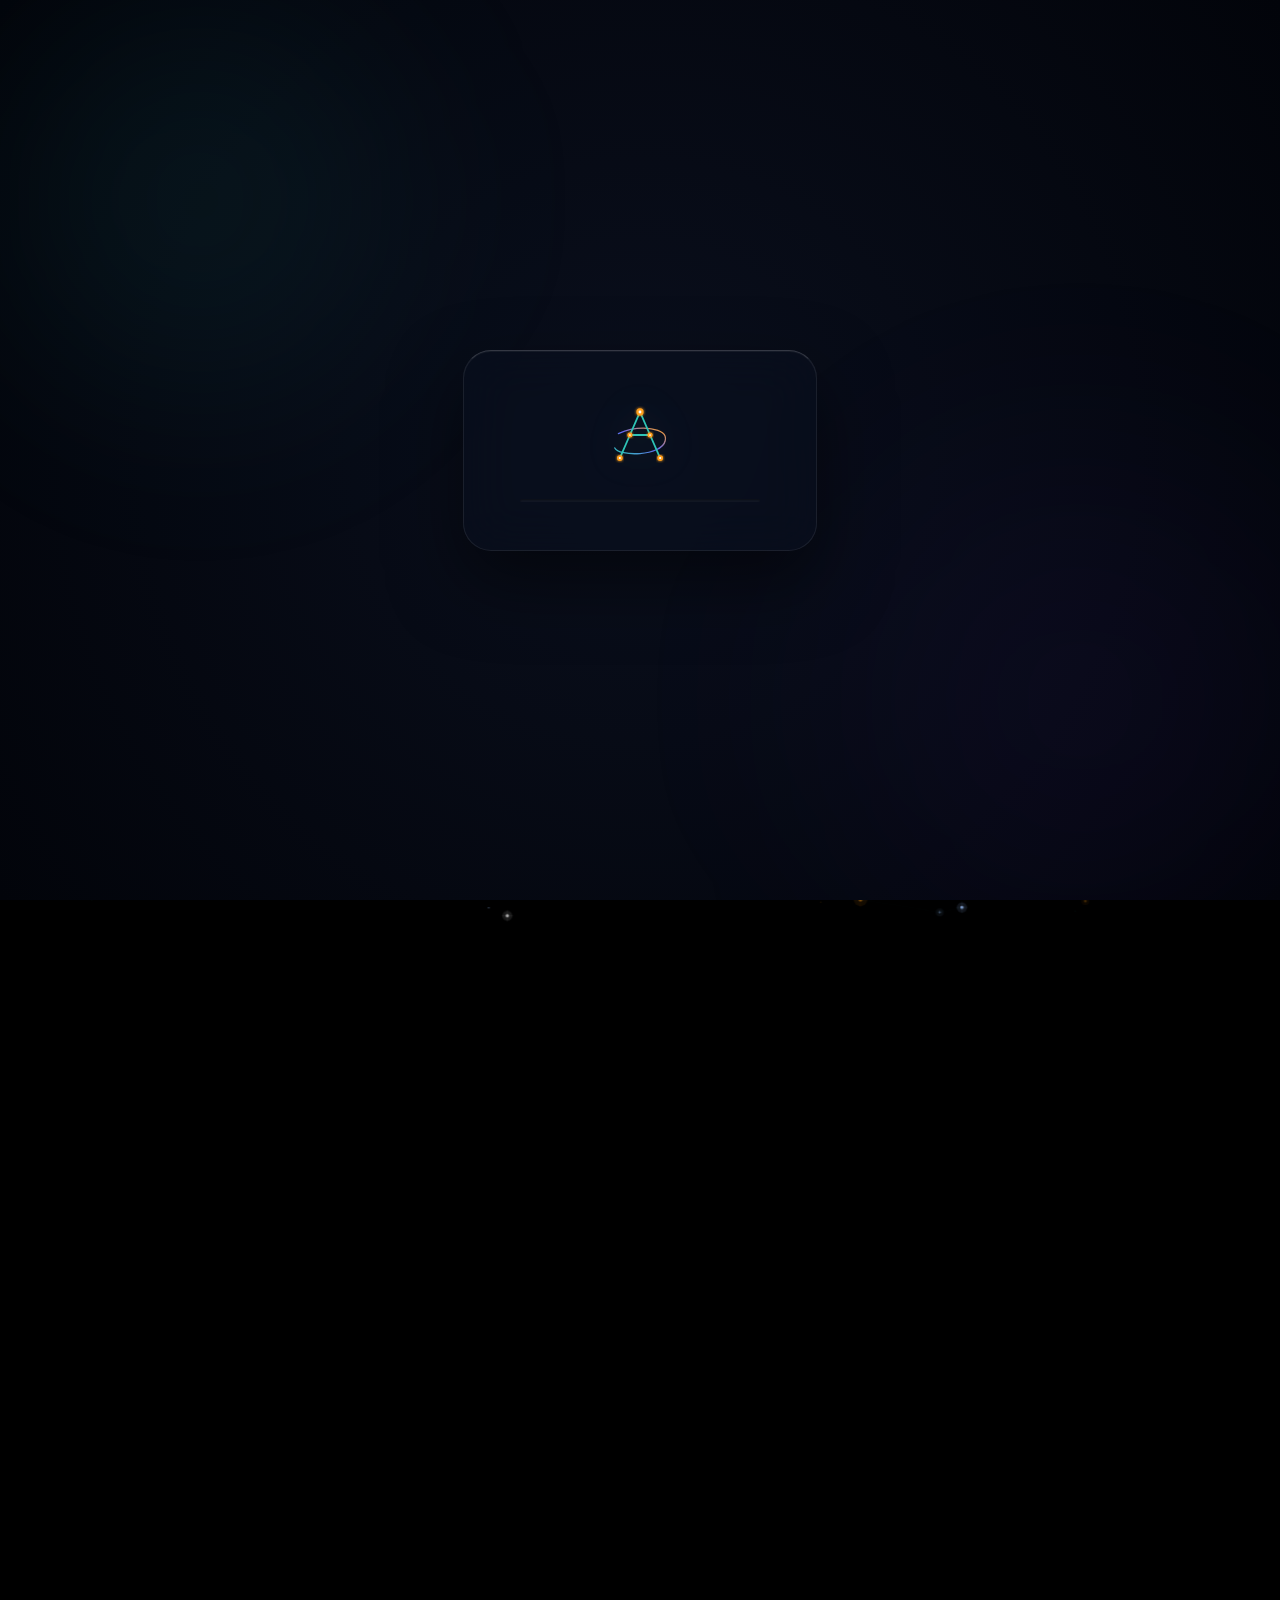
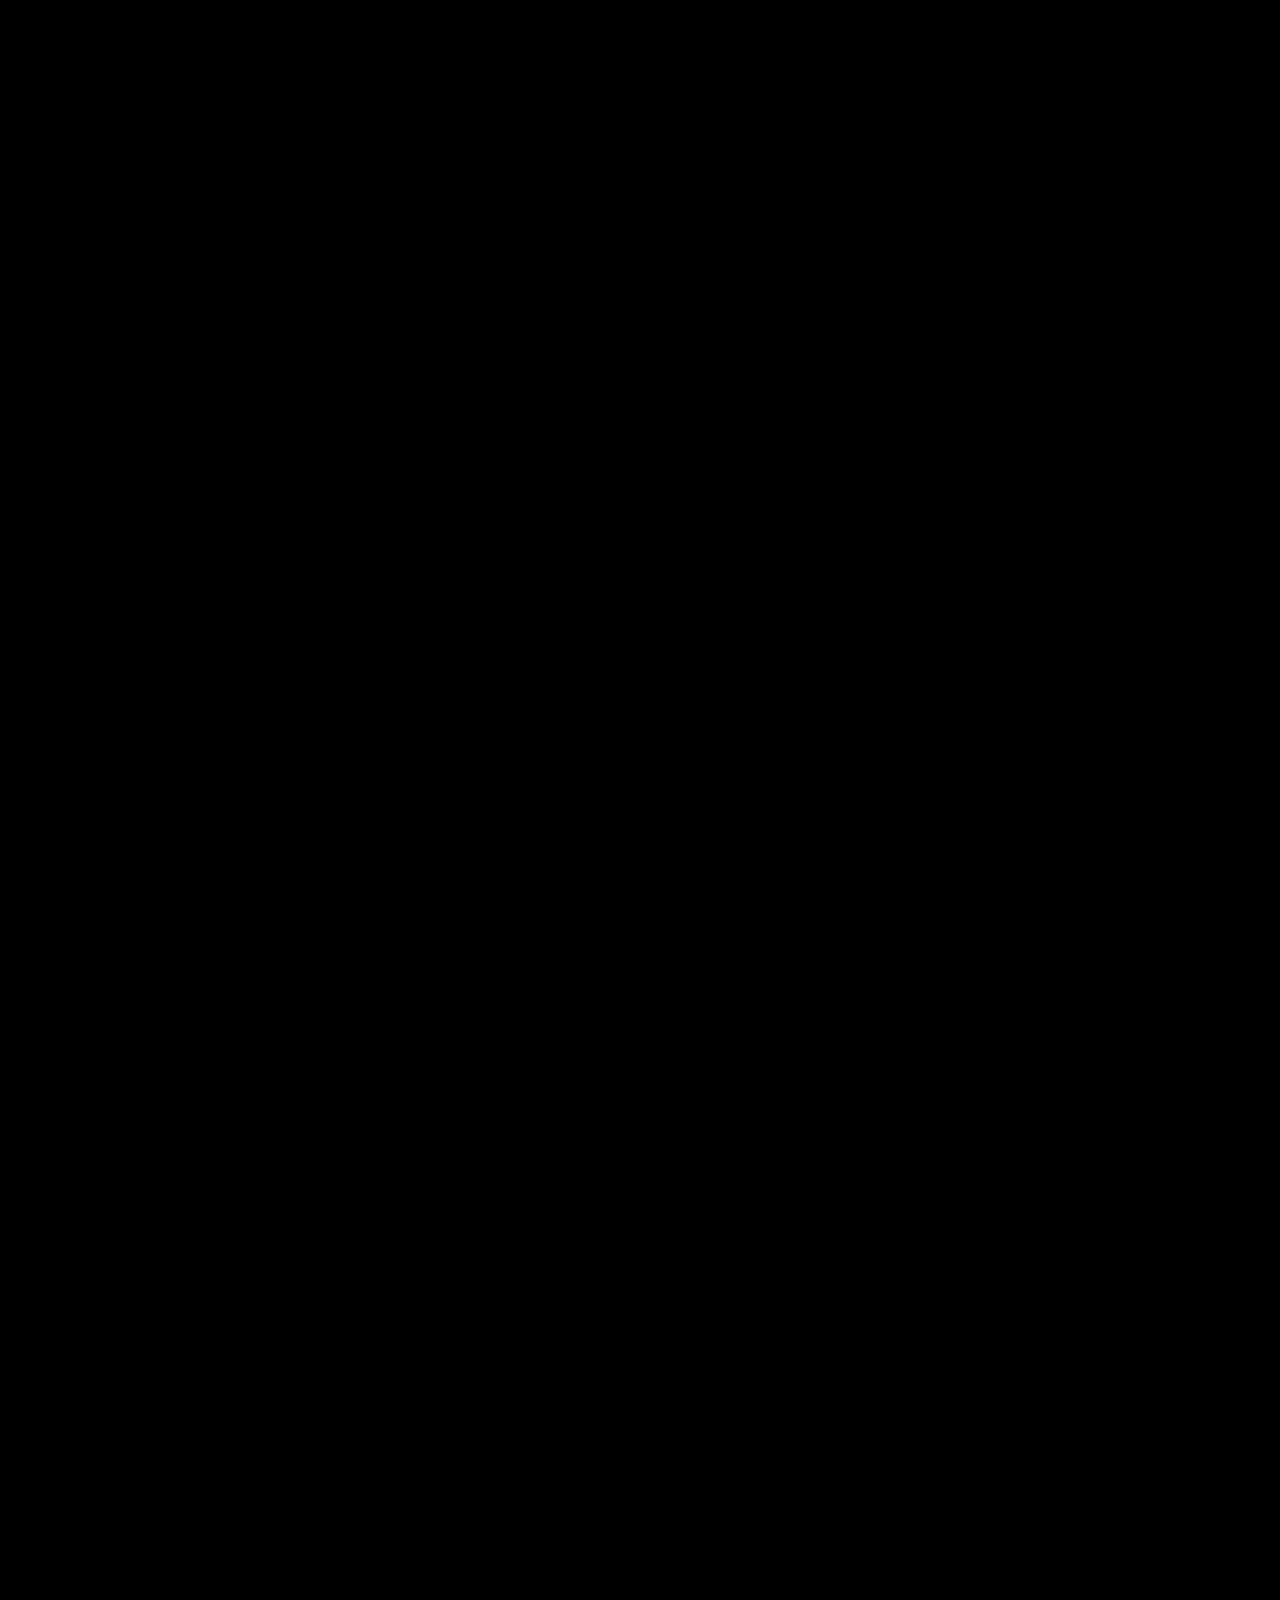
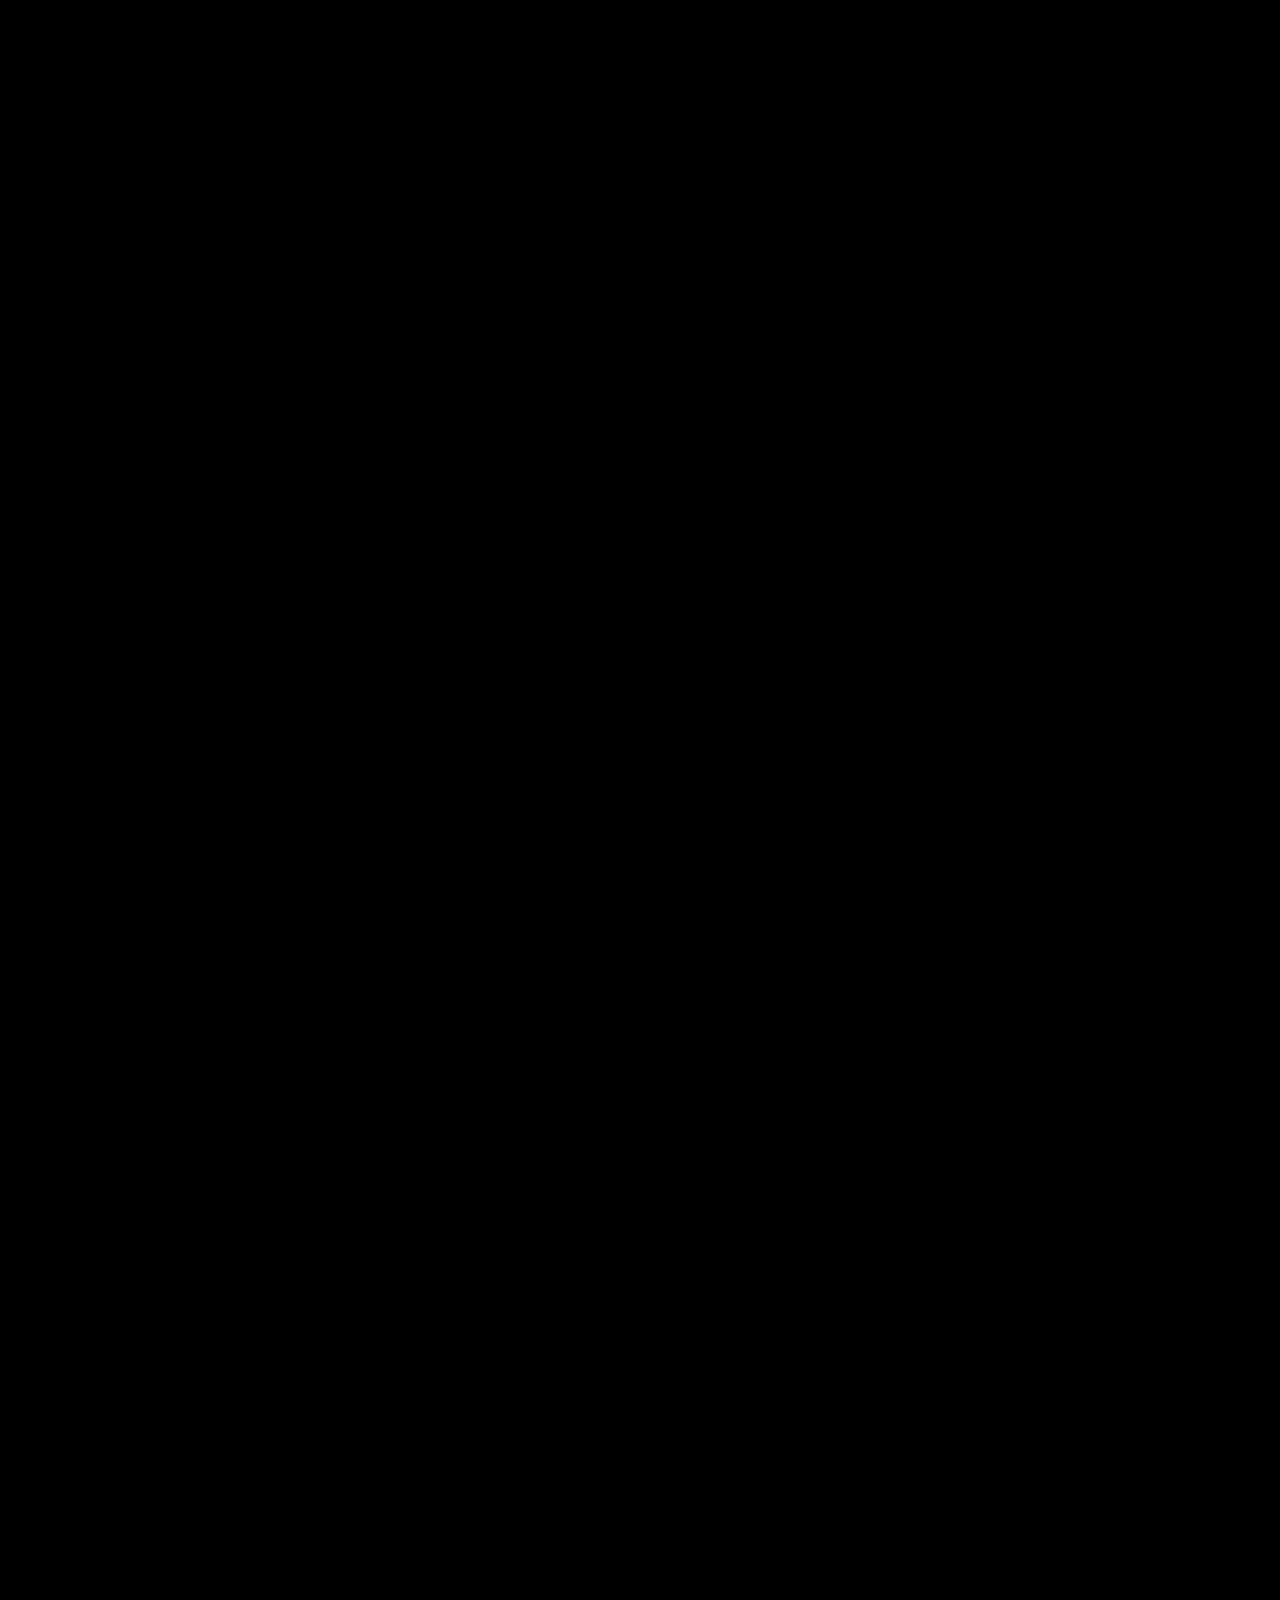
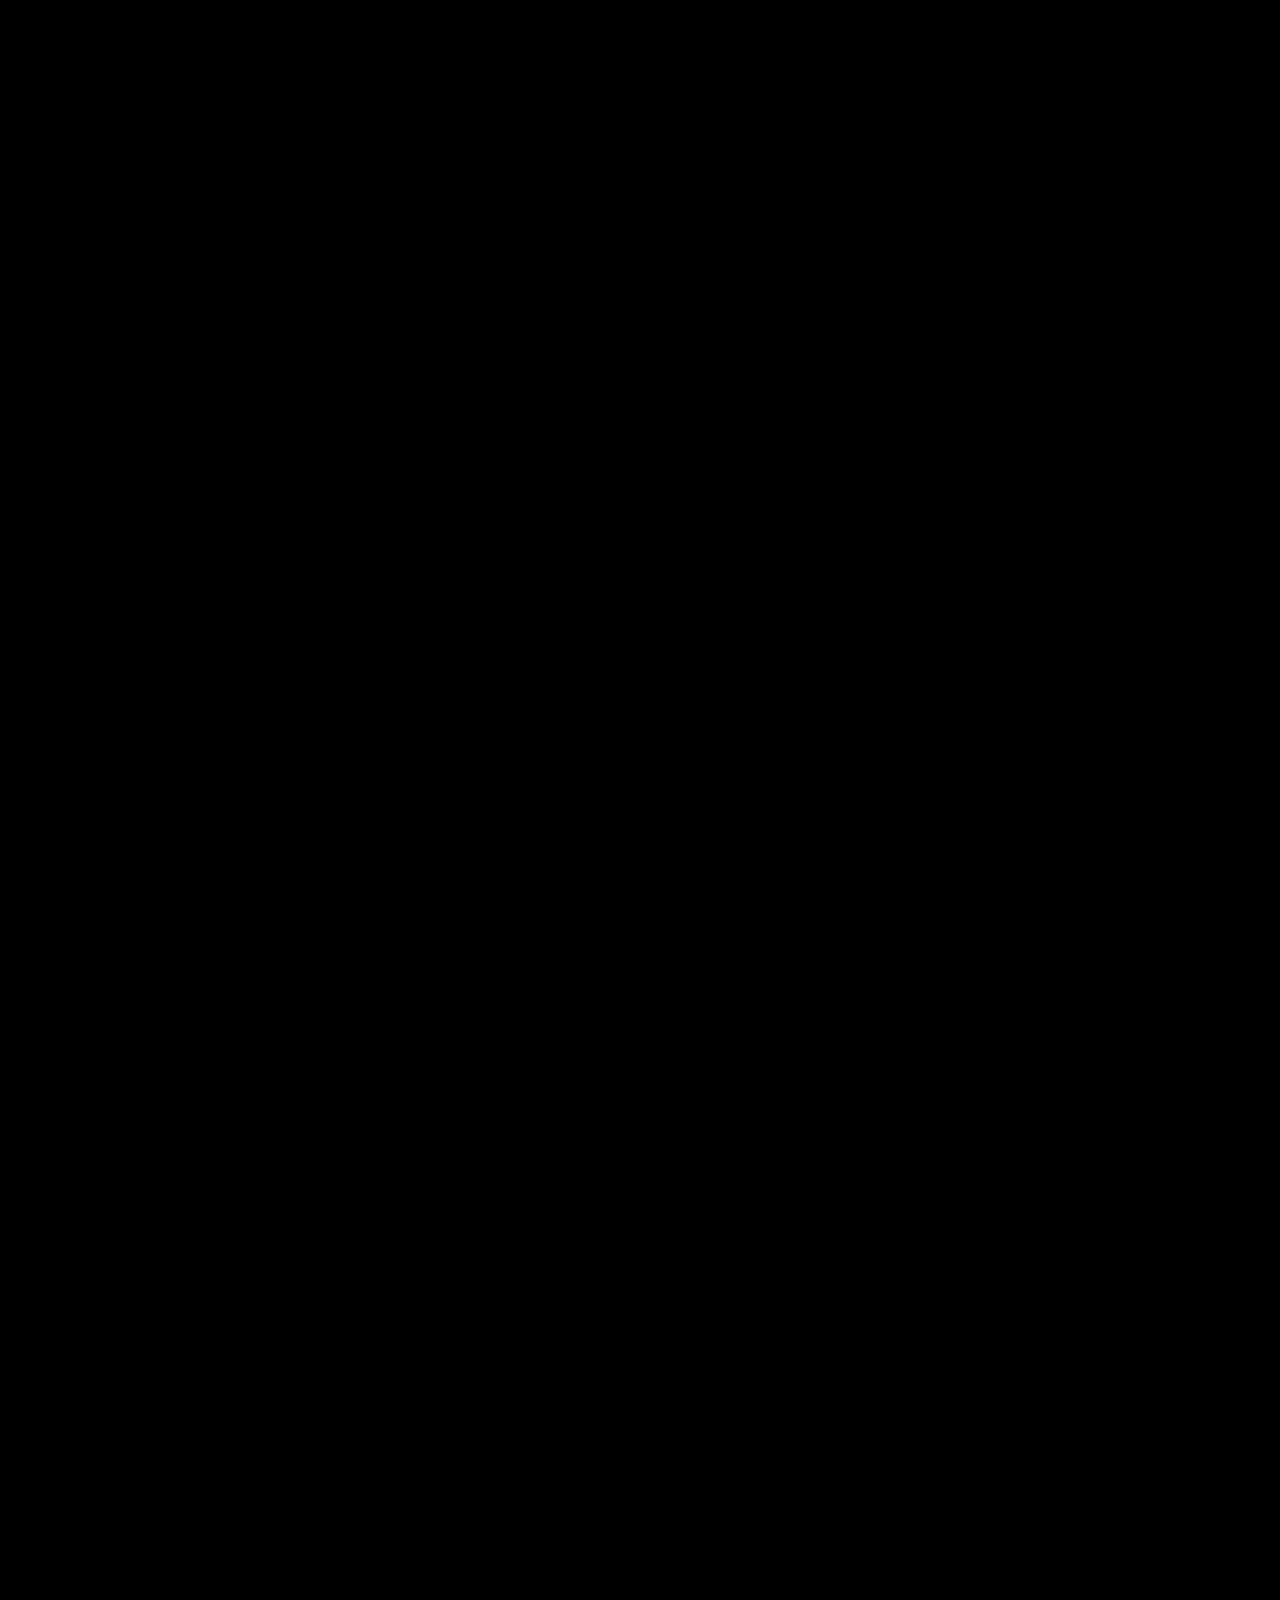
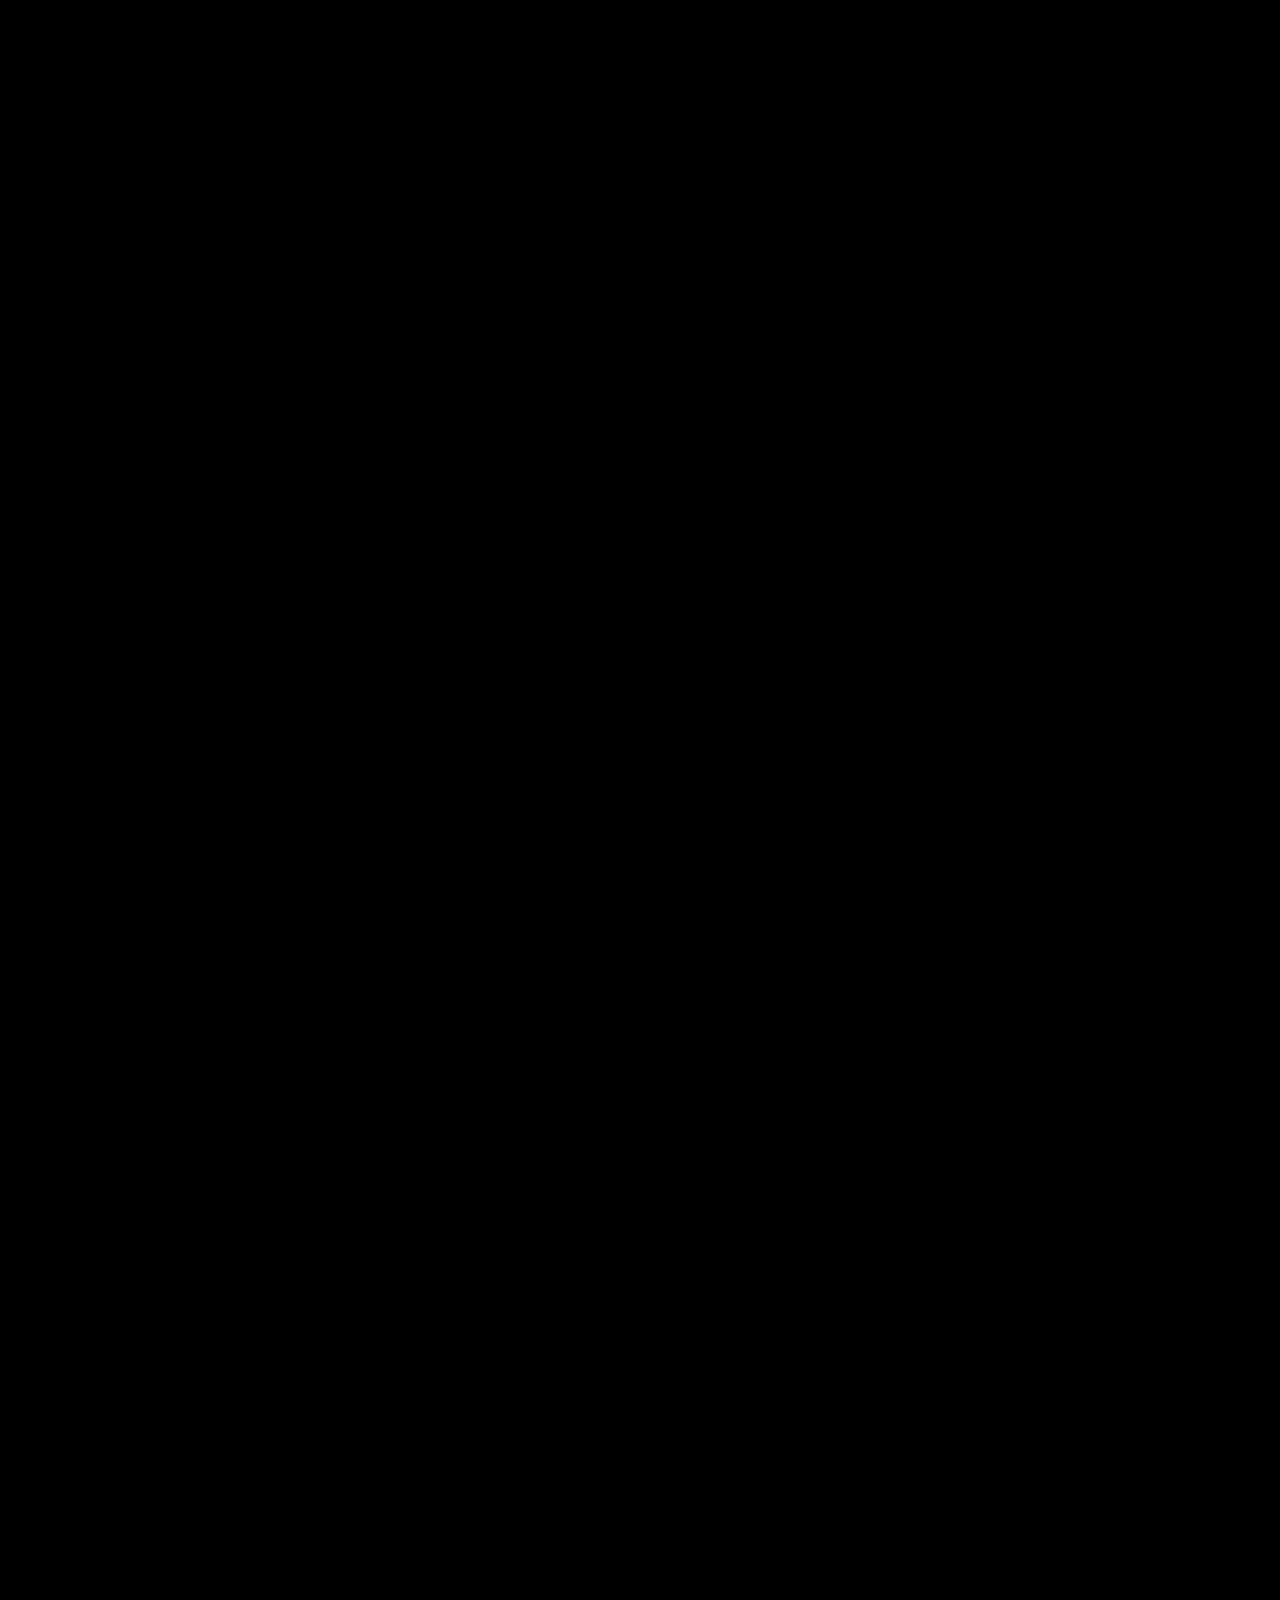
==== commit 961c8eb7: "refactor: overwrite CV PDF and synchronize job titles and company names to match the new CV" ====
--- a/index.html
+++ b/index.html
@@ -1001,12 +1001,12 @@
               </span>
               <div class="timeline-content timeline-card" data-drawer="drawer-journey-fine-stone">
                 <h3 class="timeline-role">
-                  <span class="lang-en">Website Editor &amp; Digital Content Coordinator</span>
-                  <span class="lang-ar">محرر موقع إلكتروني ومنسق محتوى رقمي</span>
+                  <span class="lang-en">Web Content &amp; SEO Coordinator</span>
+                  <span class="lang-ar">منسق محتوى الويب والسيو</span>
                 </h3>
                 <span class="timeline-company">
-                  <span class="lang-en">Fine Stone (UnionAire Group) · Egypt</span>
-                  <span class="lang-ar">شركة فاين ستون (مجموعة يونيون إير) · مصر</span>
+                  <span class="lang-en">Fine Stone, One Stop UnionAire Group · Egypt</span>
+                  <span class="lang-ar">فاين ستون، يونيون إير جروب · مصر</span>
                 </span>
                 <div class="timeline-body">
                   <p class="lang-en">Edited and optimized landing pages on Odoo CMS for better structure and UX. Wrote organic SEO product descriptions aligned with the brand voice and tracked performance metrics.</p>
@@ -2126,18 +2126,18 @@
           <span class="drawer-badge lang-en">Professional Journey</span>
           <span class="drawer-badge lang-ar">المسار المهني</span>
           <h3 class="drawer-title">
-            <span class="lang-en">Website Editor &amp; Digital Coordinator</span>
-            <span class="lang-ar">محرر موقع إلكتروني ومنسق محتوى رقمي</span>
+            <span class="lang-en">Web Content &amp; SEO Coordinator</span>
+            <span class="lang-ar">منسق محتوى الويب والسيو</span>
           </h3>
           <p class="drawer-meta">
-            <span class="lang-en">Fine Stone (UnionAire Group) · Jul 2019 - Feb 2020</span>
-            <span class="lang-ar">فاين ستون (مجموعة يونيون إير) · يوليو ٢٠١٩ - فبراير ٢٠٢٠</span>
+            <span class="lang-en">Fine Stone, One Stop UnionAire Group · Jul 2019 - Feb 2020</span>
+            <span class="lang-ar">فاين ستون، يونيون إير جروب · يوليو ٢٠١٩ - فبراير ٢٠٢٠</span>
           </p>
         </div>
         <div class="drawer-body">
           <p class="drawer-intro-desc">
-            <span class="lang-en">Managed landing page content, wrote SEO-friendly descriptions, and optimized navigation on Odoo CMS.</span>
-            <span class="lang-ar">إدارة وتنسيق محتوى صفحات الهبوط، كتابة نصوص المنتجات المتوافقة مع الـ SEO، وتحسين التصفح وتجربة المستخدم على Odoo CMS.</span>
+            <span class="lang-en">Wrote and enhanced product description content across the full catalogue, restructuring pages on Odoo CMS for clarity, consistency, and on-brand tone.</span>
+            <span class="lang-ar">كتابة وتحسين محتوى أوصاف المنتجات للكتالوج بالكامل، وإعادة هيكلة الصفحات على نظام Odoo CMS لضمان الوضوح والاتساق ونبرة العلامة التجارية المتكاملة.</span>
           </p>
           <div class="drawer-tags-list">
             <span class="lang-en">Odoo CMS Editor</span><span class="lang-ar">تحرير نظام Odoo</span>
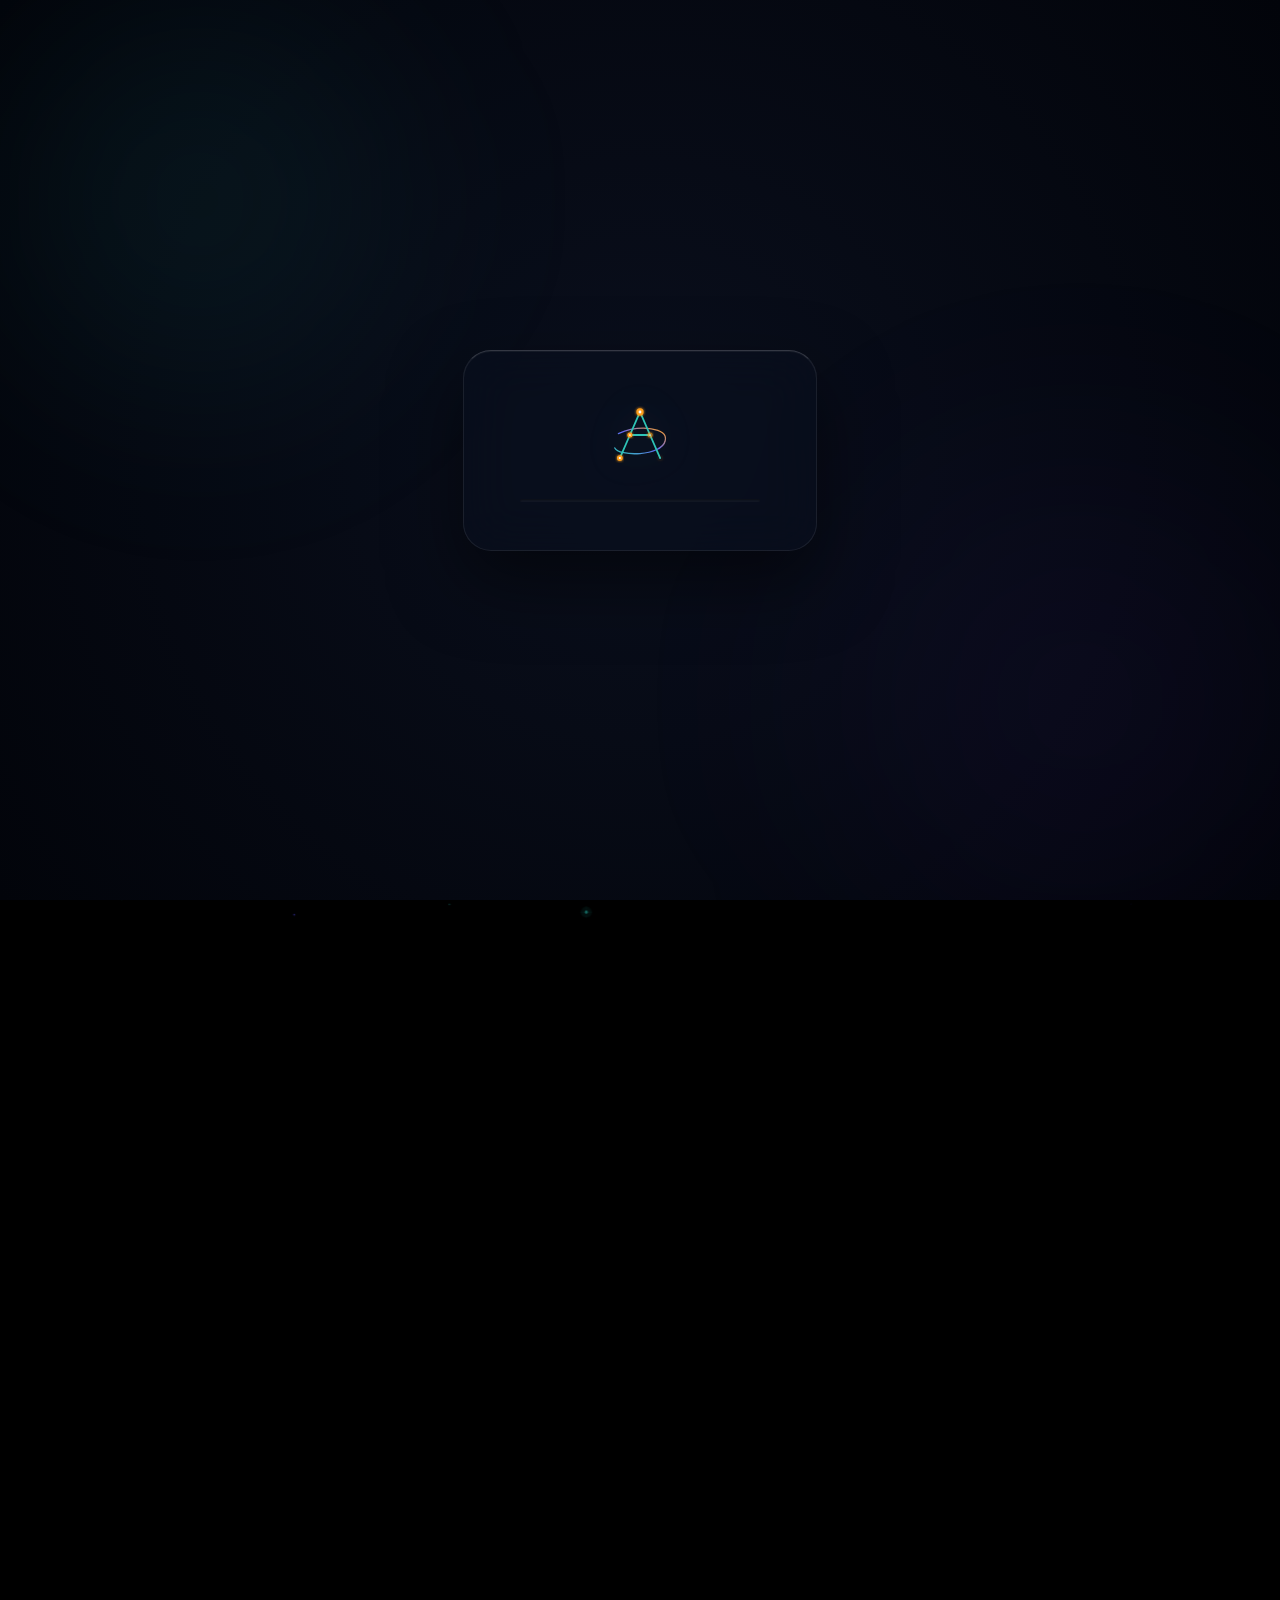
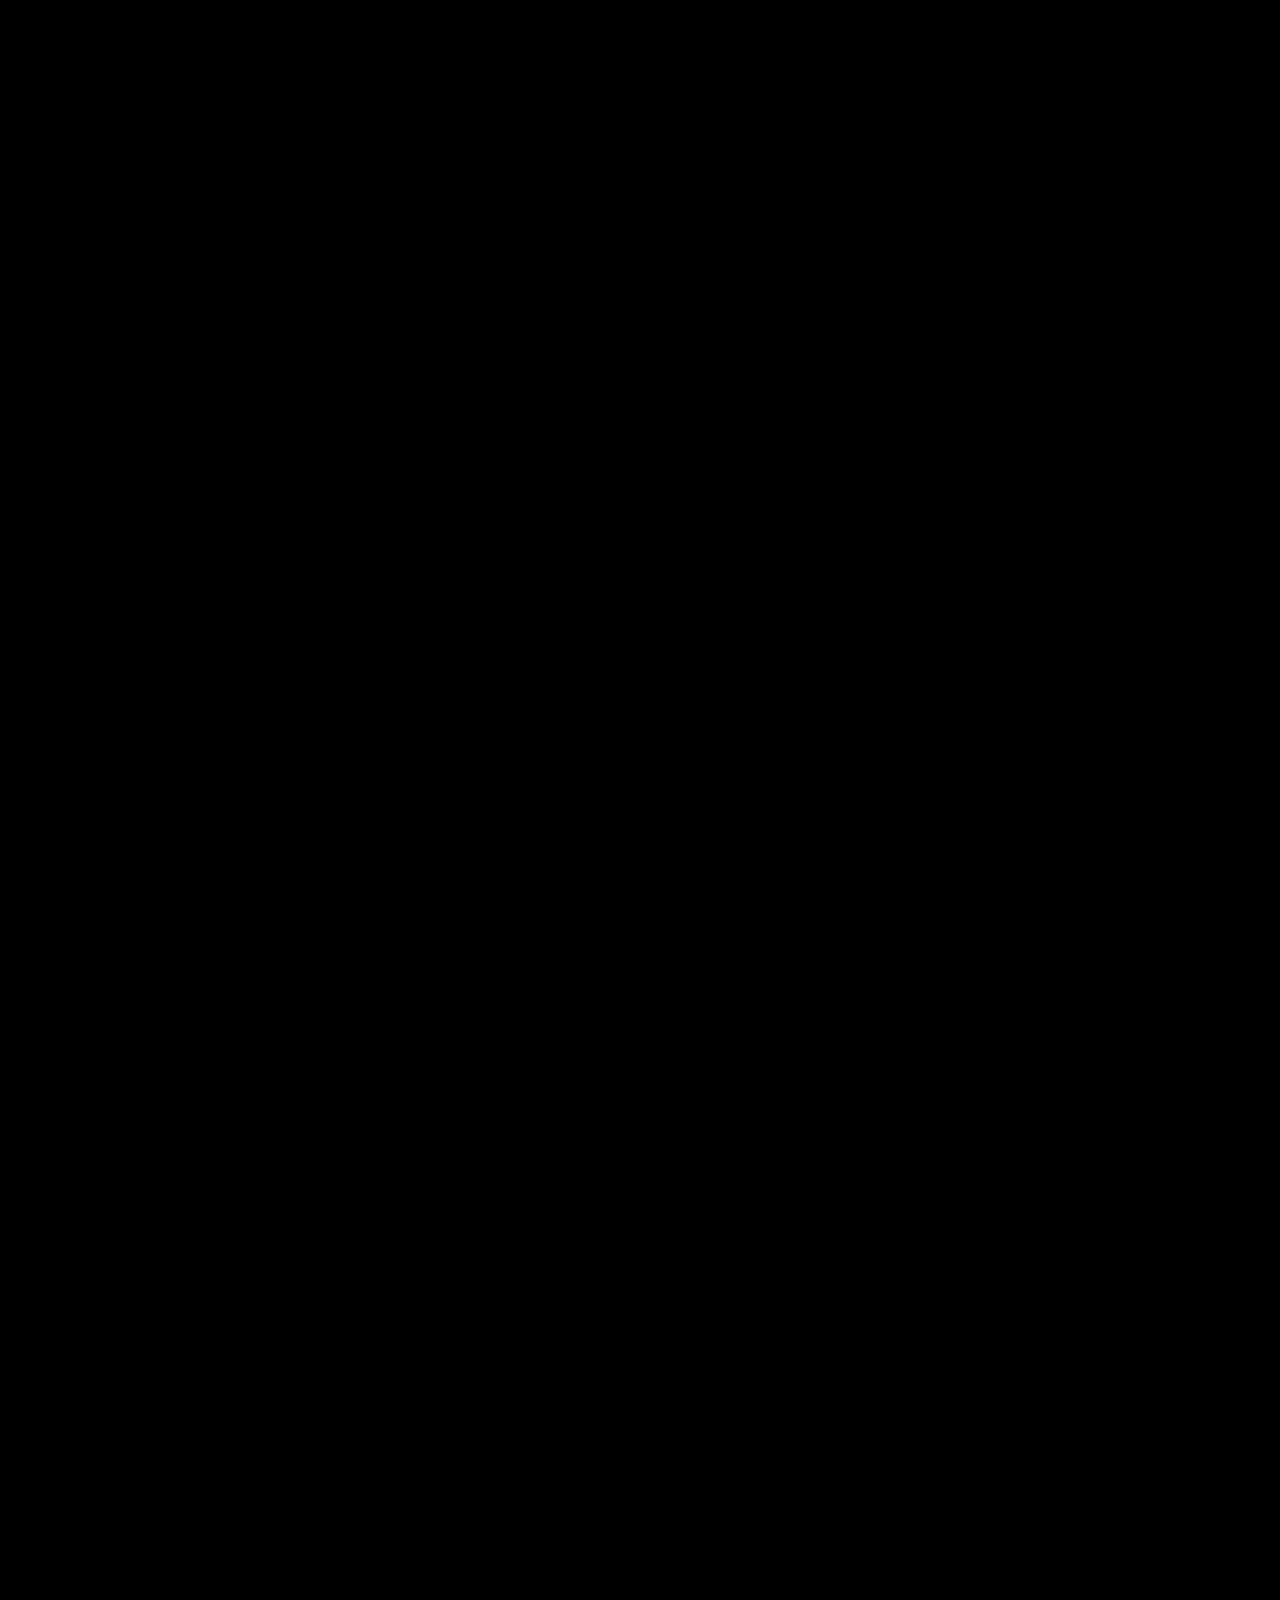
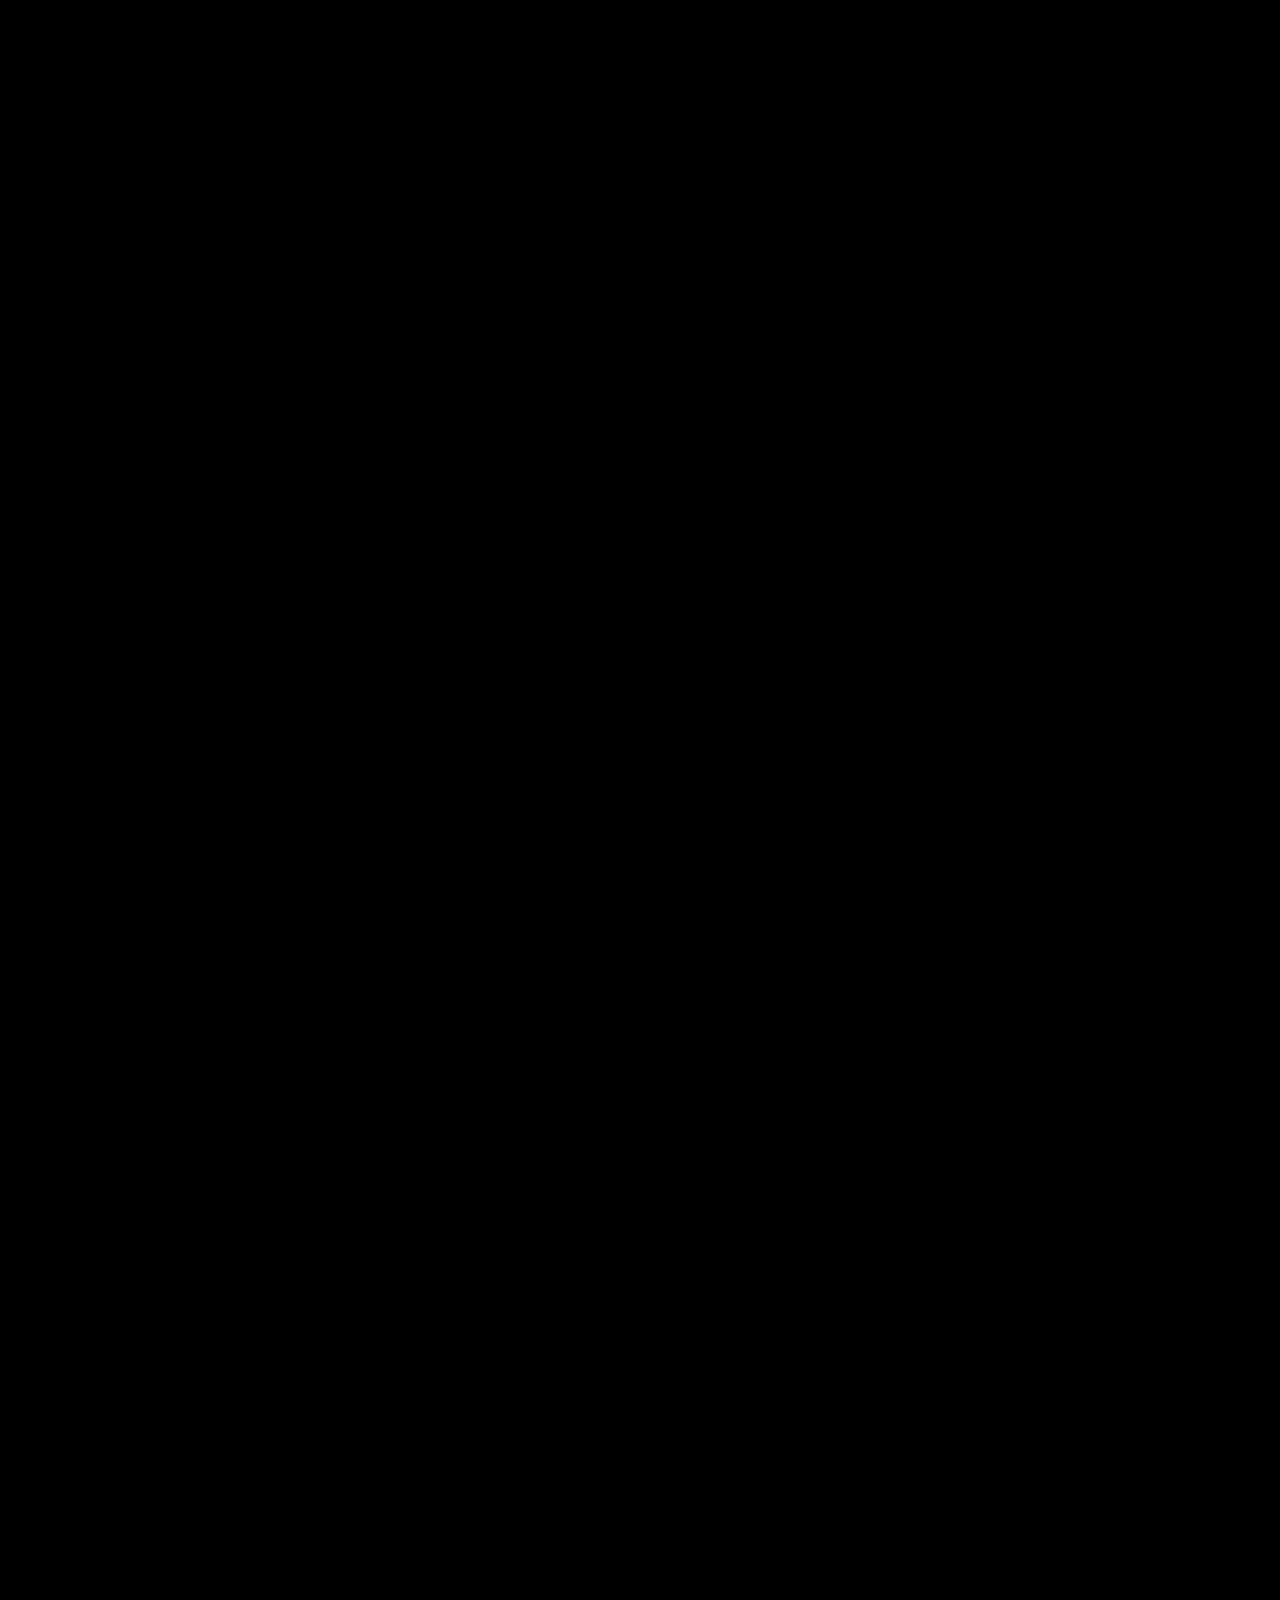
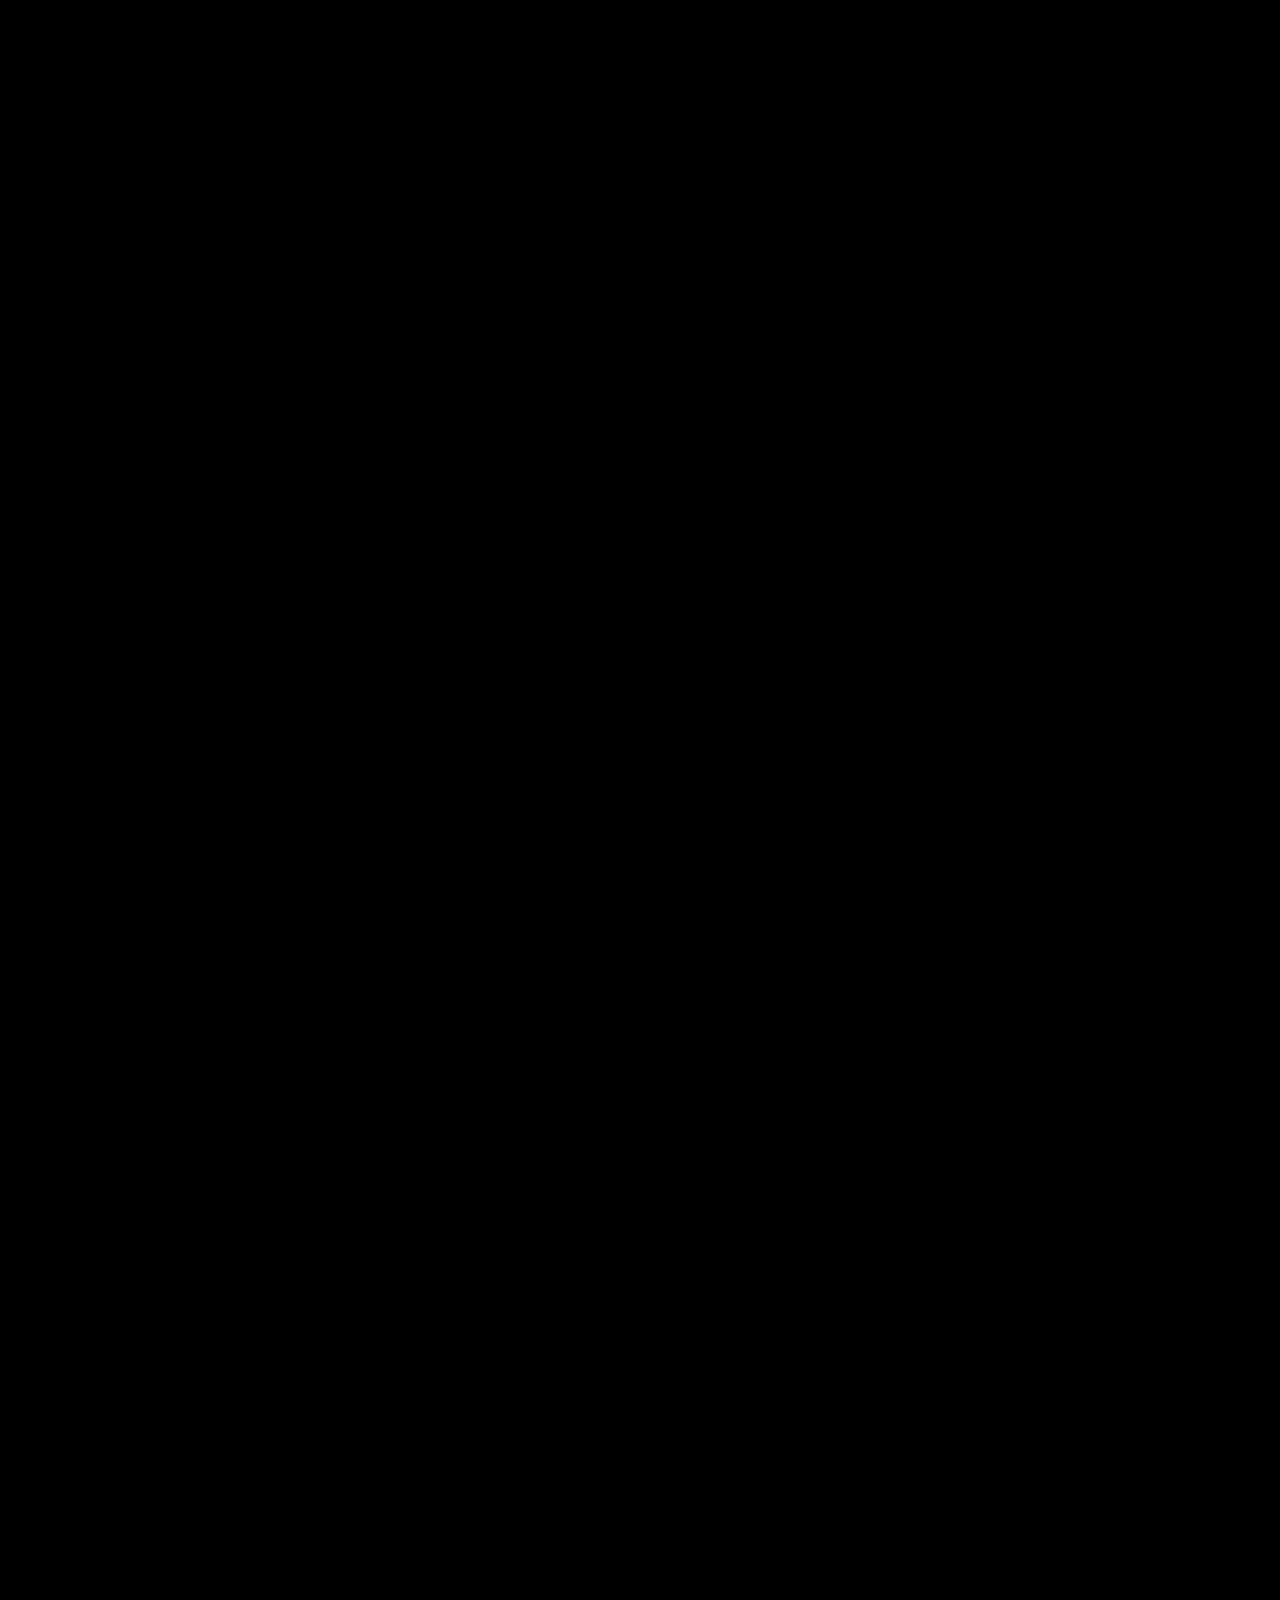
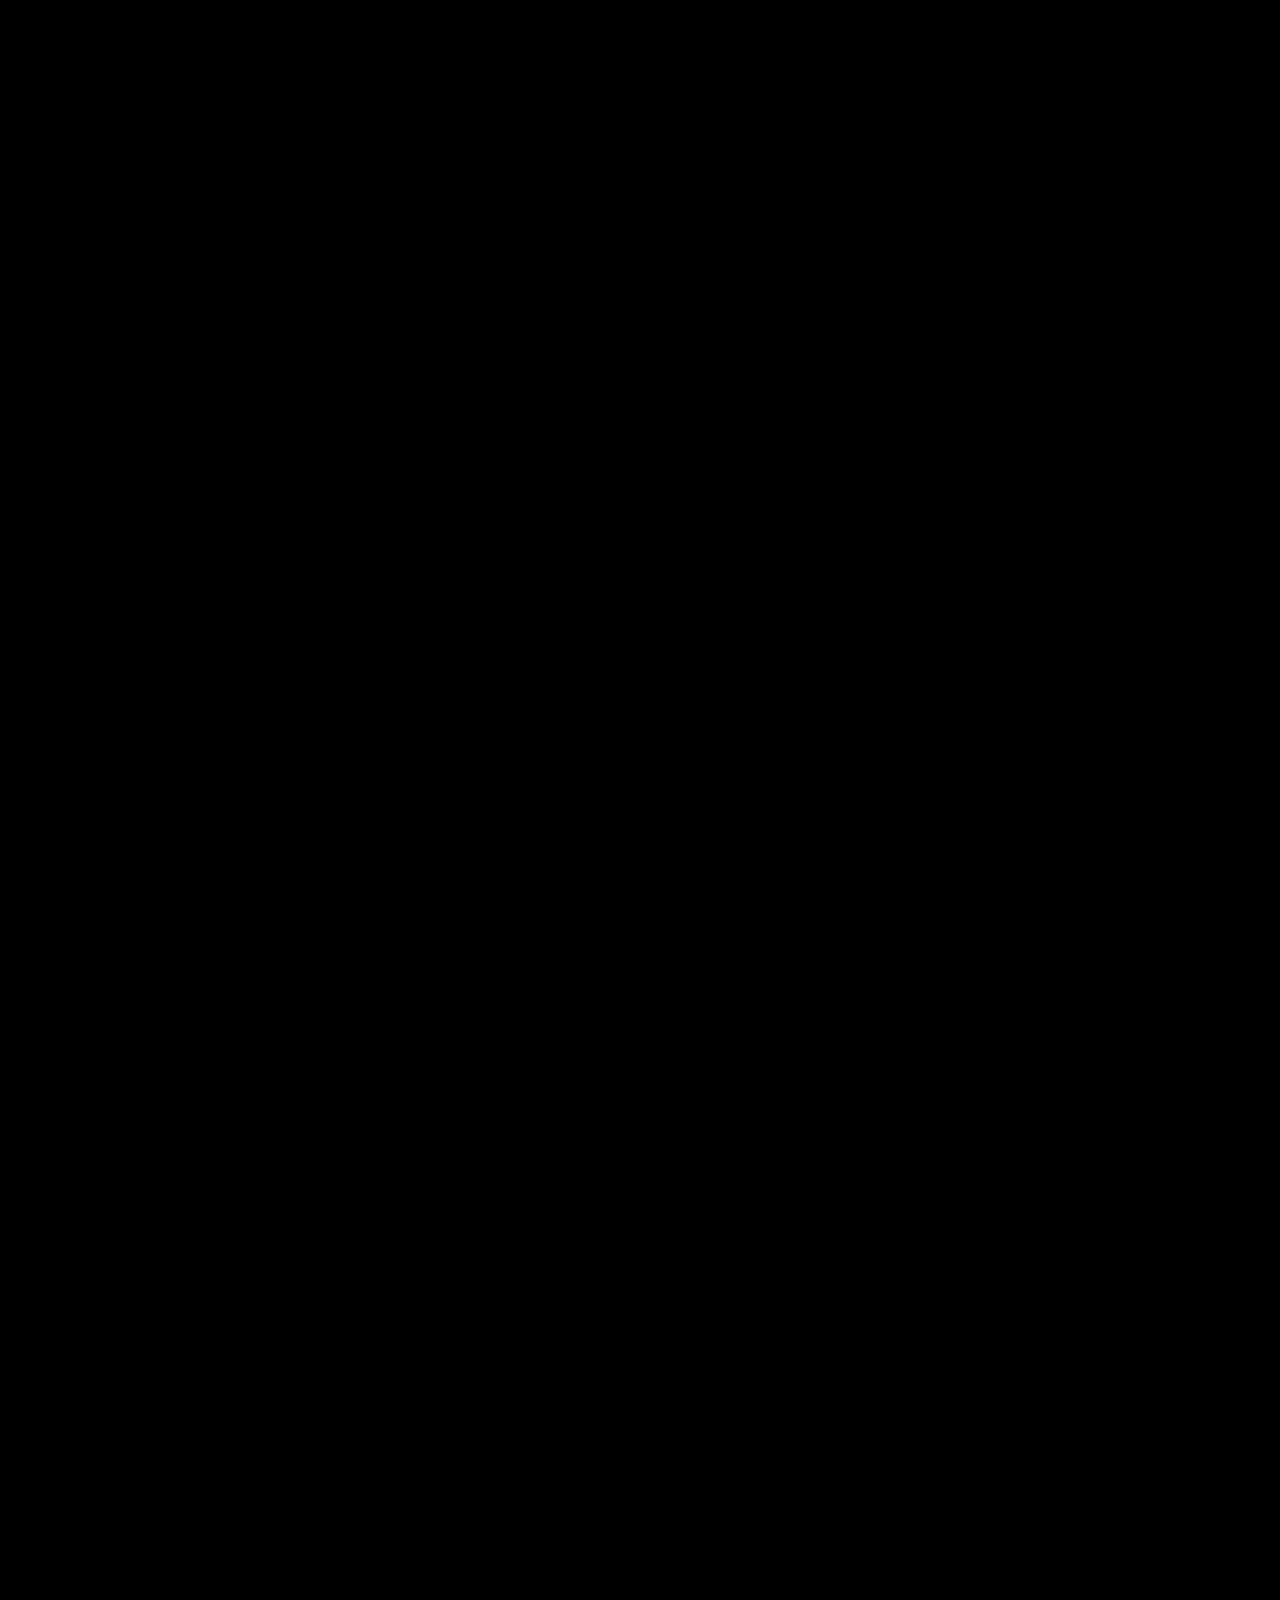
==== commit 18fb3fa4: "fix: make contact section icons clickable, offset mobile chat widget to prevent nav dock overlap, an" ====
--- a/index.html
+++ b/index.html
@@ -939,15 +939,15 @@
               <div class="timeline-content timeline-card" data-drawer="drawer-journey-concentrix">
                 <h3 class="timeline-role">
                   <span class="lang-en">Sales &amp; Retention Consultant — Boost Mobile Account</span>
-                  <span class="lang-ar">مستشار مبيعات واستبقاء العملاء — حساب بوست موبايل</span>
+                  <span class="lang-ar">مستشار مبيعات واستبقاء العملاء — حساب Boost Mobile</span>
                 </h3>
                 <span class="timeline-company">
                   <span class="lang-en">Concentrix (Boost Mobile by Dish Technologies) · Cairo</span>
-                  <span class="lang-ar">كونسنتريكس (بوست موبايل - ديش تكنولوجيز) · القاهرة</span>
+                  <span class="lang-ar">كونسنتريكس (Boost Mobile - ديش تكنولوجيز) · القاهرة</span>
                 </span>
                 <div class="timeline-body">
                   <p class="lang-en">Awarded the 1st Enterprise Loyalty Award (2026) for ranking #1 company-wide on the Boost Mobile account. I conducted competitive intelligence on rivals and resolved critical cancellations to renew customer loyalty.</p>
-                  <p class="lang-ar">حاصل على جائزة الولاء الأولى على مستوى المؤسسة (٢٠٢٦) كصاحب المركز الأول في المبيعات وتقليل نسب المغادرة على حساب Boost Mobile. قمت بتحليل أسعار وخدمات المنافسين، وصياغة عروض استبقاء مخصصة لإقناع العملاء وحل المشكلات الحرجة.</p>
+                  <p class="lang-ar">حاصل على جائزة الولاء الأولى على مستوى المؤسسة (2026) لتحقيق المركز الأول في استبقاء العملاء والمبيعات لحساب Boost Mobile. قمت برصد وتحليل المنافسين (Competitive Intelligence)، ومعالجة طلبات الإلغاء الحرجة لضمان استمرارية وولاء العملاء للعلامة التجارية.</p>
                 </div>
               </div>
             </div>
@@ -1169,21 +1169,27 @@
         <div class="contact-grid">
           <div class="contact-details reveal-card">
             <div class="detail-item">
-              <div class="icon-wrap"><svg viewBox="0 0 24 24" fill="none" stroke="currentColor" stroke-width="2"><path d="M4 4h16c1.1 0 2 .9 2 2v12c0 1.1-.9 2-2 2H4c-1.1 0-2-.9-2-2V6c0-1.1.9-2 2-2z"/><polyline points="22,6 12,13 2,6"/></svg></div>
+              <a href="mailto:abdelrahman.abdelhafez10@gmail.com" target="_blank" rel="noopener noreferrer" class="icon-link-wrap" aria-label="Send email to Abdelrahman">
+                <div class="icon-wrap"><svg viewBox="0 0 24 24" fill="none" stroke="currentColor" stroke-width="2"><path d="M4 4h16c1.1 0 2 .9 2 2v12c0 1.1-.9 2-2 2H4c-1.1 0-2-.9-2-2V6c0-1.1.9-2 2-2z"/><polyline points="22,6 12,13 2,6"/></svg></div>
+              </a>
               <div class="info">
                 <span class="label lang-en">Email</span><span class="label lang-ar">البريد الإلكتروني</span>
                 <a href="mailto:abdelrahman.abdelhafez10@gmail.com" target="_blank" rel="noopener noreferrer" class="val link-effect">abdelrahman.abdelhafez10@gmail.com</a>
               </div>
             </div>
             <div class="detail-item">
-              <div class="icon-wrap"><svg viewBox="0 0 24 24" fill="none" stroke="currentColor" stroke-width="2"><path d="M22 16.92v3a2 2 0 0 1-2.18 2 19.79 19.79 0 0 1-8.63-3.07 19.5 19.5 0 0 1-6-6 19.79 19.79 0 0 1-3.07-8.67A2 2 0 0 1 4.11 2h3a2 2 0 0 1 2 1.72c.13.88.37 1.85.7 2.81a2 2 0 0 1-.45 2.11L8.09 9.91a16 16 0 0 0 6 6l1.27-1.27a2 2 0 0 1 2.11-.45c.96.33 1.93.57 2.81.7A2 2 0 0 1 22 16.92z"/></svg></div>
+              <a href="tel:+201157265599" target="_blank" rel="noopener noreferrer" class="icon-link-wrap" aria-label="Call Abdelrahman">
+                <div class="icon-wrap"><svg viewBox="0 0 24 24" fill="none" stroke="currentColor" stroke-width="2"><path d="M22 16.92v3a2 2 0 0 1-2.18 2 19.79 19.79 0 0 1-8.63-3.07 19.5 19.5 0 0 1-6-6 19.79 19.79 0 0 1-3.07-8.67A2 2 0 0 1 4.11 2h3a2 2 0 0 1 2 1.72c.13.88.37 1.85.7 2.81a2 2 0 0 1-.45 2.11L8.09 9.91a16 16 0 0 0 6 6l1.27-1.27a2 2 0 0 1 2.11-.45c.96.33 1.93.57 2.81.7A2 2 0 0 1 22 16.92z"/></svg></div>
+              </a>
               <div class="info">
                 <span class="label lang-en">Phone</span><span class="label lang-ar">الهاتف</span>
                 <a href="tel:+201157265599" target="_blank" rel="noopener noreferrer" class="val link-effect">+20 115 726 5599</a>
               </div>
             </div>
             <div class="detail-item">
-              <div class="icon-wrap"><svg viewBox="0 0 24 24" fill="none" stroke="currentColor" stroke-width="2"><path d="M21 11.5a8.38 8.38 0 0 1-.9 3.8 8.5 8.5 0 0 1-7.6 4.7 8.38 8.38 0 0 1-3.8-.9L3 21l1.9-5.7a8.38 8.38 0 0 1-.9-3.8 8.5 8.5 0 0 1 4.7-7.6 8.38 8.38 0 0 1 3.8-.9h.5a8.48 8.48 0 0 1 8 8v.5z"/></svg></div>
+              <a href="https://wa.me/201157265599" target="_blank" rel="noopener noreferrer" class="icon-link-wrap" aria-label="Message Abdelrahman on WhatsApp">
+                <div class="icon-wrap"><svg viewBox="0 0 24 24" fill="none" stroke="currentColor" stroke-width="2"><path d="M21 11.5a8.38 8.38 0 0 1-.9 3.8 8.5 8.5 0 0 1-7.6 4.7 8.38 8.38 0 0 1-3.8-.9L3 21l1.9-5.7a8.38 8.38 0 0 1-.9-3.8 8.5 8.5 0 0 1 4.7-7.6 8.38 8.38 0 0 1 3.8-.9h.5a8.48 8.48 0 0 1 8 8v.5z"/></svg></div>
+              </a>
               <div class="info">
                 <span class="label"><span class="lang-en">WhatsApp</span><span class="lang-ar">واتساب</span></span>
                 <a href="https://wa.me/201157265599" target="_blank" rel="noopener noreferrer" class="val link-effect">
@@ -1947,17 +1953,17 @@
           <span class="drawer-badge lang-ar">المسار المهني</span>
           <h3 class="drawer-title">
             <span class="lang-en">Sales &amp; Retention Consultant — Boost Mobile</span>
-            <span class="lang-ar">مستشار مبيعات واستبقاء العملاء — بوست موبايل</span>
+            <span class="lang-ar">مستشار مبيعات واستبقاء العملاء — Boost Mobile</span>
           </h3>
           <p class="drawer-meta">
             <span class="lang-en">Concentrix (Boost Mobile Account) · Aug 2025 - Present</span>
-            <span class="lang-ar">كونسنتريكس (حساب بوست موبايل) · أغسطس ٢٠٢٥ | حتى الآن</span>
+            <span class="lang-ar">كونسنتريكس (حساب Boost Mobile) · أغسطس ٢٠٢٥ - حتى الآن</span>
           </p>
         </div>
         <div class="drawer-body">
           <p class="drawer-intro-desc">
             <span class="lang-en">Managing critical user retention strategies, preventing subscriber churn through competitive intelligence and customer-centric negotiation workflows.</span>
-            <span class="lang-ar">إدارة استراتيجيات الحفاظ على العملاء، ومنع مغادرة المشتركين من خلال تحليل المنافسين ومفاوضات خدمة العملاء القائمة على تلبية احتياجاتهم.</span>
+            <span class="lang-ar">إدارة استراتيجيات الحفاظ على العملاء ومنع تسرب المشتركين (Churn Rate)؛ بالاعتماد على رصد وتحليل المنافسين (Competitive Intelligence) ومفاوضات الإقناع المباشر.</span>
           </p>
           <div class="drawer-tags-list">
             <span class="lang-en">Customer Retention</span><span class="lang-ar">استبقاء العملاء</span>
@@ -1975,19 +1981,19 @@
                 <h5 class="lang-en">#1 Retention Ranking</h5>
                 <h5 class="lang-ar">المركز الأول في المبيعات والاستبقاء</h5>
                 <p class="lang-en">Awarded the 1st Enterprise Loyalty Award (2026) for ranking #1 company-wide on the Boost Mobile account.</p>
-                <p class="lang-ar">حاصل على جائزة الولاء الأولى على مستوى المؤسسة (٢٠٢٦) كصاحب المركز الأول في المبيعات وتقليل نسب المغادرة على حساب Boost Mobile.</p>
+                <p class="lang-ar">الفوز بجائزة الولاء الأولى على مستوى المؤسسة (2026) لتحقيق المركز الأول في استبقاء العملاء والمبيعات لحساب Boost Mobile.</p>
               </div>
               <div class="highlight-mini-card">
                 <h5 class="lang-en">FCR Optimization</h5>
                 <h5 class="lang-ar">حل المشكلات من أول اتصال</h5>
                 <p class="lang-en">Maintained top-tier first-contact resolution rates on complex mobile packages, billing, and technical queries, reducing overall support costs.</p>
-                <p class="lang-ar">المحافظة على معدلات حل ممتازة للمشكلات من الاتصال الأول فيما يخص باقات المحمول والفوترة والأعطال الفنية، مما ساهم في تقليص تكاليف الدعم.</p>
+                <p class="lang-ar">تحقيق معدلات قياسية لحل المشكلات من الاتصال الأول (FCR) للباقات والفوترة والأعطال الفنية المعقدة، مما ساهم في خفض تكاليف الدعم الإجمالية.</p>
               </div>
               <div class="highlight-mini-card">
                 <h5 class="lang-en">CRM Feedback Loops</h5>
                 <h5 class="lang-ar">حلقة التغذية الراجعة لـ CRM</h5>
                 <p class="lang-en">Identified common customer friction points and supplied structured insights to optimize CRM workflows and help page documentation.</p>
-                <p class="lang-ar">تحديد نقاط الاحتكاك والصعوبات الشائعة للعملاء، وتقديم تقارير منظمة ساهمت في تطوير أساليب عمل الـ CRM وصفحات المساعدة.</p>
+                <p class="lang-ar">تحديد وحل نقاط الصعوبة (Friction Points) لرحلة العميل، وتقديم تقارير منظمة ساهمت في تحسين واجهة الـ CRM ومركز المساعدة (Help Center).</p>
               </div>
             </div>
           </div>
--- a/style.min.css
+++ b/style.min.css
@@ -1 +1 @@
-@font-face{font-family:'IBM Plex Sans Arabic';font-style:normal;font-weight:400;font-display:swap;src:url(fonts/Qw3CZRtWPQCuHme67tEYUIx3Kh0PHR9N6Ys43PWrfQ.woff2) format('woff2');unicode-range:U+0600-06FF,U+0750-077F,U+0870-088E,U+0890-0891,U+0897-08E1,U+08E3-08FF,U+200C-200E,U+2010-2011,U+204F,U+2E41,U+FB50-FDFF,U+FE70-FE74,U+FE76-FEFC,U+102E0-102FB,U+10E60-10E7E,U+10EC2-10EC4,U+10EFC-10EFF,U+1EE00-1EE03,U+1EE05-1EE1F,U+1EE21-1EE22,U+1EE24,U+1EE27,U+1EE29-1EE32,U+1EE34-1EE37,U+1EE39,U+1EE3B,U+1EE42,U+1EE47,U+1EE49,U+1EE4B,U+1EE4D-1EE4F,U+1EE51-1EE52,U+1EE54,U+1EE57,U+1EE59,U+1EE5B,U+1EE5D,U+1EE5F,U+1EE61-1EE62,U+1EE64,U+1EE67-1EE6A,U+1EE6C-1EE72,U+1EE74-1EE77,U+1EE79-1EE7C,U+1EE7E,U+1EE80-1EE89,U+1EE8B-1EE9B,U+1EEA1-1EEA3,U+1EEA5-1EEA9,U+1EEAB-1EEBB,U+1EEF0-1EEF1;}@font-face{font-family:'IBM Plex Sans Arabic';font-style:normal;font-weight:400;font-display:swap;src:url(fonts/Qw3CZRtWPQCuHme67tEYUIx3Kh0PHR9N6Ysw3PWrfQ.woff2) format('woff2');unicode-range:U+0460-052F,U+1C80-1C8A,U+20B4,U+2DE0-2DFF,U+A640-A69F,U+FE2E-FE2F;}@font-face{font-family:'IBM Plex Sans Arabic';font-style:normal;font-weight:400;font-display:swap;src:url(fonts/Qw3CZRtWPQCuHme67tEYUIx3Kh0PHR9N6Ysz3PWrfQ.woff2) format('woff2');unicode-range:U+0100-02BA,U+02BD-02C5,U+02C7-02CC,U+02CE-02D7,U+02DD-02FF,U+0304,U+0308,U+0329,U+1D00-1DBF,U+1E00-1E9F,U+1EF2-1EFF,U+2020,U+20A0-20AB,U+20AD-20C0,U+2113,U+2C60-2C7F,U+A720-A7FF;}@font-face{font-family:'IBM Plex Sans Arabic';font-style:normal;font-weight:400;font-display:swap;src:url(fonts/Qw3CZRtWPQCuHme67tEYUIx3Kh0PHR9N6Ys93PU.woff2) format('woff2');unicode-range:U+0000-00FF,U+0131,U+0152-0153,U+02BB-02BC,U+02C6,U+02DA,U+02DC,U+0304,U+0308,U+0329,U+2000-206F,U+20AC,U+2122,U+2191,U+2193,U+2212,U+2215,U+FEFF,U+FFFD;}@font-face{font-family:'IBM Plex Sans Arabic';font-style:normal;font-weight:500;font-display:swap;src:url(fonts/Qw3NZRtWPQCuHme67tEYUIx3Kh0PHR9N6YPO_-CRXMR5Kw.woff2) format('woff2');unicode-range:U+0600-06FF,U+0750-077F,U+0870-088E,U+0890-0891,U+0897-08E1,U+08E3-08FF,U+200C-200E,U+2010-2011,U+204F,U+2E41,U+FB50-FDFF,U+FE70-FE74,U+FE76-FEFC,U+102E0-102FB,U+10E60-10E7E,U+10EC2-10EC4,U+10EFC-10EFF,U+1EE00-1EE03,U+1EE05-1EE1F,U+1EE21-1EE22,U+1EE24,U+1EE27,U+1EE29-1EE32,U+1EE34-1EE37,U+1EE39,U+1EE3B,U+1EE42,U+1EE47,U+1EE49,U+1EE4B,U+1EE4D-1EE4F,U+1EE51-1EE52,U+1EE54,U+1EE57,U+1EE59,U+1EE5B,U+1EE5D,U+1EE5F,U+1EE61-1EE62,U+1EE64,U+1EE67-1EE6A,U+1EE6C-1EE72,U+1EE74-1EE77,U+1EE79-1EE7C,U+1EE7E,U+1EE80-1EE89,U+1EE8B-1EE9B,U+1EEA1-1EEA3,U+1EEA5-1EEA9,U+1EEAB-1EEBB,U+1EEF0-1EEF1;}@font-face{font-family:'IBM Plex Sans Arabic';font-style:normal;font-weight:500;font-display:swap;src:url(fonts/Qw3NZRtWPQCuHme67tEYUIx3Kh0PHR9N6YPO_-CZXMR5Kw.woff2) format('woff2');unicode-range:U+0460-052F,U+1C80-1C8A,U+20B4,U+2DE0-2DFF,U+A640-A69F,U+FE2E-FE2F;}@font-face{font-family:'IBM Plex Sans Arabic';font-style:normal;font-weight:500;font-display:swap;src:url(fonts/Qw3NZRtWPQCuHme67tEYUIx3Kh0PHR9N6YPO_-CaXMR5Kw.woff2) format('woff2');unicode-range:U+0100-02BA,U+02BD-02C5,U+02C7-02CC,U+02CE-02D7,U+02DD-02FF,U+0304,U+0308,U+0329,U+1D00-1DBF,U+1E00-1E9F,U+1EF2-1EFF,U+2020,U+20A0-20AB,U+20AD-20C0,U+2113,U+2C60-2C7F,U+A720-A7FF;}@font-face{font-family:'IBM Plex Sans Arabic';font-style:normal;font-weight:500;font-display:swap;src:url(fonts/Qw3NZRtWPQCuHme67tEYUIx3Kh0PHR9N6YPO_-CUXMQ.woff2) format('woff2');unicode-range:U+0000-00FF,U+0131,U+0152-0153,U+02BB-02BC,U+02C6,U+02DA,U+02DC,U+0304,U+0308,U+0329,U+2000-206F,U+20AC,U+2122,U+2191,U+2193,U+2212,U+2215,U+FEFF,U+FFFD;}@font-face{font-family:'IBM Plex Sans Arabic';font-style:normal;font-weight:600;font-display:swap;src:url(fonts/Qw3NZRtWPQCuHme67tEYUIx3Kh0PHR9N6YPi-OCRXMR5Kw.woff2) format('woff2');unicode-range:U+0600-06FF,U+0750-077F,U+0870-088E,U+0890-0891,U+0897-08E1,U+08E3-08FF,U+200C-200E,U+2010-2011,U+204F,U+2E41,U+FB50-FDFF,U+FE70-FE74,U+FE76-FEFC,U+102E0-102FB,U+10E60-10E7E,U+10EC2-10EC4,U+10EFC-10EFF,U+1EE00-1EE03,U+1EE05-1EE1F,U+1EE21-1EE22,U+1EE24,U+1EE27,U+1EE29-1EE32,U+1EE34-1EE37,U+1EE39,U+1EE3B,U+1EE42,U+1EE47,U+1EE49,U+1EE4B,U+1EE4D-1EE4F,U+1EE51-1EE52,U+1EE54,U+1EE57,U+1EE59,U+1EE5B,U+1EE5D,U+1EE5F,U+1EE61-1EE62,U+1EE64,U+1EE67-1EE6A,U+1EE6C-1EE72,U+1EE74-1EE77,U+1EE79-1EE7C,U+1EE7E,U+1EE80-1EE89,U+1EE8B-1EE9B,U+1EEA1-1EEA3,U+1EEA5-1EEA9,U+1EEAB-1EEBB,U+1EEF0-1EEF1;}@font-face{font-family:'IBM Plex Sans Arabic';font-style:normal;font-weight:600;font-display:swap;src:url(fonts/Qw3NZRtWPQCuHme67tEYUIx3Kh0PHR9N6YPi-OCZXMR5Kw.woff2) format('woff2');unicode-range:U+0460-052F,U+1C80-1C8A,U+20B4,U+2DE0-2DFF,U+A640-A69F,U+FE2E-FE2F;}@font-face{font-family:'IBM Plex Sans Arabic';font-style:normal;font-weight:600;font-display:swap;src:url(fonts/Qw3NZRtWPQCuHme67tEYUIx3Kh0PHR9N6YPi-OCaXMR5Kw.woff2) format('woff2');unicode-range:U+0100-02BA,U+02BD-02C5,U+02C7-02CC,U+02CE-02D7,U+02DD-02FF,U+0304,U+0308,U+0329,U+1D00-1DBF,U+1E00-1E9F,U+1EF2-1EFF,U+2020,U+20A0-20AB,U+20AD-20C0,U+2113,U+2C60-2C7F,U+A720-A7FF;}@font-face{font-family:'IBM Plex Sans Arabic';font-style:normal;font-weight:600;font-display:swap;src:url(fonts/Qw3NZRtWPQCuHme67tEYUIx3Kh0PHR9N6YPi-OCUXMQ.woff2) format('woff2');unicode-range:U+0000-00FF,U+0131,U+0152-0153,U+02BB-02BC,U+02C6,U+02DA,U+02DC,U+0304,U+0308,U+0329,U+2000-206F,U+20AC,U+2122,U+2191,U+2193,U+2212,U+2215,U+FEFF,U+FFFD;}@font-face{font-family:'IBM Plex Sans Arabic';font-style:normal;font-weight:700;font-display:swap;src:url(fonts/Qw3NZRtWPQCuHme67tEYUIx3Kh0PHR9N6YOG-eCRXMR5Kw.woff2) format('woff2');unicode-range:U+0600-06FF,U+0750-077F,U+0870-088E,U+0890-0891,U+0897-08E1,U+08E3-08FF,U+200C-200E,U+2010-2011,U+204F,U+2E41,U+FB50-FDFF,U+FE70-FE74,U+FE76-FEFC,U+102E0-102FB,U+10E60-10E7E,U+10EC2-10EC4,U+10EFC-10EFF,U+1EE00-1EE03,U+1EE05-1EE1F,U+1EE21-1EE22,U+1EE24,U+1EE27,U+1EE29-1EE32,U+1EE34-1EE37,U+1EE39,U+1EE3B,U+1EE42,U+1EE47,U+1EE49,U+1EE4B,U+1EE4D-1EE4F,U+1EE51-1EE52,U+1EE54,U+1EE57,U+1EE59,U+1EE5B,U+1EE5D,U+1EE5F,U+1EE61-1EE62,U+1EE64,U+1EE67-1EE6A,U+1EE6C-1EE72,U+1EE74-1EE77,U+1EE79-1EE7C,U+1EE7E,U+1EE80-1EE89,U+1EE8B-1EE9B,U+1EEA1-1EEA3,U+1EEA5-1EEA9,U+1EEAB-1EEBB,U+1EEF0-1EEF1;}@font-face{font-family:'IBM Plex Sans Arabic';font-style:normal;font-weight:700;font-display:swap;src:url(fonts/Qw3NZRtWPQCuHme67tEYUIx3Kh0PHR9N6YOG-eCZXMR5Kw.woff2) format('woff2');unicode-range:U+0460-052F,U+1C80-1C8A,U+20B4,U+2DE0-2DFF,U+A640-A69F,U+FE2E-FE2F;}@font-face{font-family:'IBM Plex Sans Arabic';font-style:normal;font-weight:700;font-display:swap;src:url(fonts/Qw3NZRtWPQCuHme67tEYUIx3Kh0PHR9N6YOG-eCaXMR5Kw.woff2) format('woff2');unicode-range:U+0100-02BA,U+02BD-02C5,U+02C7-02CC,U+02CE-02D7,U+02DD-02FF,U+0304,U+0308,U+0329,U+1D00-1DBF,U+1E00-1E9F,U+1EF2-1EFF,U+2020,U+20A0-20AB,U+20AD-20C0,U+2113,U+2C60-2C7F,U+A720-A7FF;}@font-face{font-family:'IBM Plex Sans Arabic';font-style:normal;font-weight:700;font-display:swap;src:url(fonts/Qw3NZRtWPQCuHme67tEYUIx3Kh0PHR9N6YOG-eCUXMQ.woff2) format('woff2');unicode-range:U+0000-00FF,U+0131,U+0152-0153,U+02BB-02BC,U+02C6,U+02DA,U+02DC,U+0304,U+0308,U+0329,U+2000-206F,U+20AC,U+2122,U+2191,U+2193,U+2212,U+2215,U+FEFF,U+FFFD;}@font-face{font-family:'Plus Jakarta Sans';font-style:normal;font-weight:400;font-display:swap;src:url(fonts/LDIoaomQNQcsA88c7O9yZ4KMCoOg4Ko70yyygA.woff2) format('woff2');unicode-range:U+0460-052F,U+1C80-1C8A,U+20B4,U+2DE0-2DFF,U+A640-A69F,U+FE2E-FE2F;}@font-face{font-family:'Plus Jakarta Sans';font-style:normal;font-weight:400;font-display:swap;src:url(fonts/LDIoaomQNQcsA88c7O9yZ4KMCoOg4Ko50yyygA.woff2) format('woff2');unicode-range:U+0102-0103,U+0110-0111,U+0128-0129,U+0168-0169,U+01A0-01A1,U+01AF-01B0,U+0300-0301,U+0303-0304,U+0308-0309,U+0323,U+0329,U+1EA0-1EF9,U+20AB;}@font-face{font-family:'Plus Jakarta Sans';font-style:normal;font-weight:400;font-display:swap;src:url(fonts/LDIoaomQNQcsA88c7O9yZ4KMCoOg4Ko40yyygA.woff2) format('woff2');unicode-range:U+0100-02BA,U+02BD-02C5,U+02C7-02CC,U+02CE-02D7,U+02DD-02FF,U+0304,U+0308,U+0329,U+1D00-1DBF,U+1E00-1E9F,U+1EF2-1EFF,U+2020,U+20A0-20AB,U+20AD-20C0,U+2113,U+2C60-2C7F,U+A720-A7FF;}@font-face{font-family:'Plus Jakarta Sans';font-style:normal;font-weight:400;font-display:swap;src:url(fonts/LDIoaomQNQcsA88c7O9yZ4KMCoOg4Ko20yw.woff2) format('woff2');unicode-range:U+0000-00FF,U+0131,U+0152-0153,U+02BB-02BC,U+02C6,U+02DA,U+02DC,U+0304,U+0308,U+0329,U+2000-206F,U+20AC,U+2122,U+2191,U+2193,U+2212,U+2215,U+FEFF,U+FFFD;}@font-face{font-family:'Plus Jakarta Sans';font-style:normal;font-weight:500;font-display:swap;src:url(fonts/LDIoaomQNQcsA88c7O9yZ4KMCoOg4Ko70yyygA.woff2) format('woff2');unicode-range:U+0460-052F,U+1C80-1C8A,U+20B4,U+2DE0-2DFF,U+A640-A69F,U+FE2E-FE2F;}@font-face{font-family:'Plus Jakarta Sans';font-style:normal;font-weight:500;font-display:swap;src:url(fonts/LDIoaomQNQcsA88c7O9yZ4KMCoOg4Ko50yyygA.woff2) format('woff2');unicode-range:U+0102-0103,U+0110-0111,U+0128-0129,U+0168-0169,U+01A0-01A1,U+01AF-01B0,U+0300-0301,U+0303-0304,U+0308-0309,U+0323,U+0329,U+1EA0-1EF9,U+20AB;}@font-face{font-family:'Plus Jakarta Sans';font-style:normal;font-weight:500;font-display:swap;src:url(fonts/LDIoaomQNQcsA88c7O9yZ4KMCoOg4Ko40yyygA.woff2) format('woff2');unicode-range:U+0100-02BA,U+02BD-02C5,U+02C7-02CC,U+02CE-02D7,U+02DD-02FF,U+0304,U+0308,U+0329,U+1D00-1DBF,U+1E00-1E9F,U+1EF2-1EFF,U+2020,U+20A0-20AB,U+20AD-20C0,U+2113,U+2C60-2C7F,U+A720-A7FF;}@font-face{font-family:'Plus Jakarta Sans';font-style:normal;font-weight:500;font-display:swap;src:url(fonts/LDIoaomQNQcsA88c7O9yZ4KMCoOg4Ko20yw.woff2) format('woff2');unicode-range:U+0000-00FF,U+0131,U+0152-0153,U+02BB-02BC,U+02C6,U+02DA,U+02DC,U+0304,U+0308,U+0329,U+2000-206F,U+20AC,U+2122,U+2191,U+2193,U+2212,U+2215,U+FEFF,U+FFFD;}@font-face{font-family:'Plus Jakarta Sans';font-style:normal;font-weight:600;font-display:swap;src:url(fonts/LDIoaomQNQcsA88c7O9yZ4KMCoOg4Ko70yyygA.woff2) format('woff2');unicode-range:U+0460-052F,U+1C80-1C8A,U+20B4,U+2DE0-2DFF,U+A640-A69F,U+FE2E-FE2F;}@font-face{font-family:'Plus Jakarta Sans';font-style:normal;font-weight:600;font-display:swap;src:url(fonts/LDIoaomQNQcsA88c7O9yZ4KMCoOg4Ko50yyygA.woff2) format('woff2');unicode-range:U+0102-0103,U+0110-0111,U+0128-0129,U+0168-0169,U+01A0-01A1,U+01AF-01B0,U+0300-0301,U+0303-0304,U+0308-0309,U+0323,U+0329,U+1EA0-1EF9,U+20AB;}@font-face{font-family:'Plus Jakarta Sans';font-style:normal;font-weight:600;font-display:swap;src:url(fonts/LDIoaomQNQcsA88c7O9yZ4KMCoOg4Ko40yyygA.woff2) format('woff2');unicode-range:U+0100-02BA,U+02BD-02C5,U+02C7-02CC,U+02CE-02D7,U+02DD-02FF,U+0304,U+0308,U+0329,U+1D00-1DBF,U+1E00-1E9F,U+1EF2-1EFF,U+2020,U+20A0-20AB,U+20AD-20C0,U+2113,U+2C60-2C7F,U+A720-A7FF;}@font-face{font-family:'Plus Jakarta Sans';font-style:normal;font-weight:600;font-display:swap;src:url(fonts/LDIoaomQNQcsA88c7O9yZ4KMCoOg4Ko20yw.woff2) format('woff2');unicode-range:U+0000-00FF,U+0131,U+0152-0153,U+02BB-02BC,U+02C6,U+02DA,U+02DC,U+0304,U+0308,U+0329,U+2000-206F,U+20AC,U+2122,U+2191,U+2193,U+2212,U+2215,U+FEFF,U+FFFD;}@font-face{font-family:'Plus Jakarta Sans';font-style:normal;font-weight:700;font-display:swap;src:url(fonts/LDIoaomQNQcsA88c7O9yZ4KMCoOg4Ko70yyygA.woff2) format('woff2');unicode-range:U+0460-052F,U+1C80-1C8A,U+20B4,U+2DE0-2DFF,U+A640-A69F,U+FE2E-FE2F;}@font-face{font-family:'Plus Jakarta Sans';font-style:normal;font-weight:700;font-display:swap;src:url(fonts/LDIoaomQNQcsA88c7O9yZ4KMCoOg4Ko50yyygA.woff2) format('woff2');unicode-range:U+0102-0103,U+0110-0111,U+0128-0129,U+0168-0169,U+01A0-01A1,U+01AF-01B0,U+0300-0301,U+0303-0304,U+0308-0309,U+0323,U+0329,U+1EA0-1EF9,U+20AB;}@font-face{font-family:'Plus Jakarta Sans';font-style:normal;font-weight:700;font-display:swap;src:url(fonts/LDIoaomQNQcsA88c7O9yZ4KMCoOg4Ko40yyygA.woff2) format('woff2');unicode-range:U+0100-02BA,U+02BD-02C5,U+02C7-02CC,U+02CE-02D7,U+02DD-02FF,U+0304,U+0308,U+0329,U+1D00-1DBF,U+1E00-1E9F,U+1EF2-1EFF,U+2020,U+20A0-20AB,U+20AD-20C0,U+2113,U+2C60-2C7F,U+A720-A7FF;}@font-face{font-family:'Plus Jakarta Sans';font-style:normal;font-weight:700;font-display:swap;src:url(fonts/LDIoaomQNQcsA88c7O9yZ4KMCoOg4Ko20yw.woff2) format('woff2');unicode-range:U+0000-00FF,U+0131,U+0152-0153,U+02BB-02BC,U+02C6,U+02DA,U+02DC,U+0304,U+0308,U+0329,U+2000-206F,U+20AC,U+2122,U+2191,U+2193,U+2212,U+2215,U+FEFF,U+FFFD;}@font-face{font-family:'Plus Jakarta Sans';font-style:normal;font-weight:800;font-display:swap;src:url(fonts/LDIoaomQNQcsA88c7O9yZ4KMCoOg4Ko70yyygA.woff2) format('woff2');unicode-range:U+0460-052F,U+1C80-1C8A,U+20B4,U+2DE0-2DFF,U+A640-A69F,U+FE2E-FE2F;}@font-face{font-family:'Plus Jakarta Sans';font-style:normal;font-weight:800;font-display:swap;src:url(fonts/LDIoaomQNQcsA88c7O9yZ4KMCoOg4Ko50yyygA.woff2) format('woff2');unicode-range:U+0102-0103,U+0110-0111,U+0128-0129,U+0168-0169,U+01A0-01A1,U+01AF-01B0,U+0300-0301,U+0303-0304,U+0308-0309,U+0323,U+0329,U+1EA0-1EF9,U+20AB;}@font-face{font-family:'Plus Jakarta Sans';font-style:normal;font-weight:800;font-display:swap;src:url(fonts/LDIoaomQNQcsA88c7O9yZ4KMCoOg4Ko40yyygA.woff2) format('woff2');unicode-range:U+0100-02BA,U+02BD-02C5,U+02C7-02CC,U+02CE-02D7,U+02DD-02FF,U+0304,U+0308,U+0329,U+1D00-1DBF,U+1E00-1E9F,U+1EF2-1EFF,U+2020,U+20A0-20AB,U+20AD-20C0,U+2113,U+2C60-2C7F,U+A720-A7FF;}@font-face{font-family:'Plus Jakarta Sans';font-style:normal;font-weight:800;font-display:swap;src:url(fonts/LDIoaomQNQcsA88c7O9yZ4KMCoOg4Ko20yw.woff2) format('woff2');unicode-range:U+0000-00FF,U+0131,U+0152-0153,U+02BB-02BC,U+02C6,U+02DA,U+02DC,U+0304,U+0308,U+0329,U+2000-206F,U+20AC,U+2122,U+2191,U+2193,U+2212,U+2215,U+FEFF,U+FFFD;}:root{--astro-border:#2EC4B6;--astro-helmet-bg:#0D1321;--astro-visor-border:#FF9F1C;--astro-visor-bg:rgba(46,196,182,0.08);--astro-visor-reflect:#F8F9FA;--astro-ear-bg:#274C77;--astro-suit-bg:#0D1321;--astro-collar-bg:#274C77;--astro-console-bg:rgba(255,159,28,0.1);--astro-button-1:#FF9F1C;--astro-button-2:#2EC4B6;--astro-button-3:#F8F9FA;--bg-primary:#000000;--bg-card:rgba(39,76,119,0.1);--bg-card-hover:rgba(39,76,119,0.25);--border-color:rgba(248,249,250,0.08);--border-hover:rgba(255,159,28,0.5);--color-gold:#FF9F1C;--color-cyan:#2EC4B6;--color-cyan-rgb:46,196,182;--color-purple:#6366f1;--color-violet:#7C3AED;--color-violet-rgb:124,58,237;--text-primary:#F8F9FA;--text-muted:rgba(248,249,250,0.6);--text-dark:#274C77;--font-heading:'Plus Jakarta Sans',sans-serif;--font-body:'Plus Jakarta Sans',sans-serif;--transition-smooth:opacity 0.6s cubic-bezier(0.16,1,0.3,1),transform 0.6s cubic-bezier(0.16,1,0.3,1),background-color 0.6s ease,border-color 0.6s ease,box-shadow 0.6s ease,color 0.6s ease;--transition-fast:opacity 0.25s ease,transform 0.25s ease,background-color 0.25s ease,border-color 0.25s ease,box-shadow 0.25s ease,color 0.25s ease;}*{box-sizing:border-box;margin:0;padding:0;}html{background-color:var(--bg-primary);scroll-behavior:auto !important;overflow-x:hidden;width:100%;scrollbar-width:thin;scrollbar-color:var(--color-cyan) var(--bg-primary);}body{background-color:transparent;color:var(--text-primary);font-family:var(--font-body);line-height:1.7;overflow-x:hidden;-webkit-font-smoothing:antialiased;}::-webkit-scrollbar{width:6px;}::-webkit-scrollbar-track{background:var(--bg-primary);}::-webkit-scrollbar-thumb{background:rgba(255,255,255,0.15);border-radius:3px;transition:var(--transition-fast);}::-webkit-scrollbar-thumb:hover{background:var(--color-cyan);}::selection{background-color:rgba(var(--color-cyan-rgb),0.3);color:#ffffff;}::-moz-selection{background-color:rgba(var(--color-cyan-rgb),0.3);color:#ffffff;}a{color:inherit;text-decoration:none;transition:var(--transition-fast);}img{max-width:100%;height:auto;display:block;}button,input,textarea{font-family:inherit;background:none;border:none;outline:none;color:inherit;}*:focus-visible{outline:2px solid var(--color-cyan);outline-offset:3px;}.skip-link{position:absolute;top:-100px;left:50%;transform:translateX(-50%);background:var(--color-cyan);color:#000000;padding:10px 20px;border-radius:0 0 8px 8px;font-weight:bold;z-index:999999;transition:top 0.3s ease;}.skip-link:focus{top:0;outline:2px solid #ffffff;outline-offset:-4px;}#particle-canvas{position:fixed;top:0;left:0;width:100%;height:100%;z-index:-2;pointer-events:none;opacity:0.35;}#preloader{position:fixed;top:0;left:0;width:100%;height:100%;background:#030712;background:radial-gradient(circle at center,#0a0f1d 0%,#02040a 100%);z-index:99999;display:flex;justify-content:center;align-items:center;overflow:hidden;transition:opacity 0.8s cubic-bezier(0.16,1,0.3,1),transform 0.8s cubic-bezier(0.16,1,0.3,1);}#preloader::before{content:'';position:absolute;width:600px;height:600px;background:radial-gradient(circle,rgba(46,196,182,0.09) 0%,transparent 70%);top:-100px;left:-100px;border-radius:50%;filter:blur(80px);animation:preloaderNebula 20s ease-in-out infinite alternate;pointer-events:none;z-index:1;}#preloader::after{content:'';position:absolute;width:700px;height:700px;background:radial-gradient(circle,rgba(124,58,237,0.07) 0%,transparent 70%);bottom:-150px;right:-150px;border-radius:50%;filter:blur(100px);animation:preloaderNebula 25s ease-in-out infinite alternate-reverse;pointer-events:none;z-index:1;}@keyframes preloaderNebula{0%{transform:translate(0,0) scale(1);}50%{transform:translate(50px,-30px) scale(1.1);}100%{transform:translate(-30px,40px) scale(0.95);}}.preloader-content{position:relative;z-index:2;background:rgba(10,17,32,0.45);border:1px solid rgba(255,255,255,0.08);border-top:1px solid rgba(255,255,255,0.18);backdrop-filter:blur(24px);-webkit-backdrop-filter:blur(24px);padding:48px 56px;border-radius:28px;box-shadow:0 30px 70px rgba(0,0,0,0.5),inset 0 1px 0 rgba(255,255,255,0.05);display:flex;flex-direction:column;align-items:center;gap:28px;transition:var(--transition-smooth);}.preloader-logo{height:72px;width:72px;opacity:0;transform:scale(0.8) translateY(20px);filter:drop-shadow(0 0 20px rgba(46,196,182,0.15));}.constellation-logo{display:block;aspect-ratio:1 / 1;}.logo-lines{stroke-dasharray:240;stroke-dashoffset:240;}.logo-orbit{stroke-dasharray:280;stroke-dashoffset:280;}.logo-star{opacity:0;transform-origin:center;}.constellation-logo .star-1{transform-origin:22px 82px;}.constellation-logo .star-2{transform-origin:36px 50px;}.constellation-logo .star-3{transform-origin:50px 18px;}.constellation-logo .star-4{transform-origin:64px 50px;}.constellation-logo .star-5{transform-origin:78px 82px;}.logo-star circle[filter]{animation:constellationStarGlow 4s ease-in-out infinite alternate;}.constellation-logo .star-1 circle[filter]{animation-delay:0.2s;}.constellation-logo .star-2 circle[filter]{animation-delay:0.6s;}.constellation-logo .star-3 circle[filter]{animation-delay:1.0s;}.constellation-logo .star-4 circle[filter]{animation-delay:1.4s;}.constellation-logo .star-5 circle[filter]{animation-delay:1.8s;}@keyframes constellationStarGlow{0%{r:3px;opacity:0.6;}100%{r:5.5px;opacity:1;}}.constellation-logo{cursor:pointer;}.logo-lines,.logo-orbit,.logo-star{transition:stroke 0.3s ease,stroke-width 0.3s ease,filter 0.3s ease,transform 0.3s cubic-bezier(0.34,1.56,0.64,1);}.constellation-logo:hover .logo-lines{stroke-width:3.2px;filter:drop-shadow(0 0 5px var(--color-cyan,#2ec4b6));}.constellation-logo:hover .logo-orbit{stroke-width:2.2px;filter:drop-shadow(0 0 4px var(--color-purple,#7c3aed));}.constellation-logo:hover .logo-star{transform:scale(1.22);}.preloader-bar-wrap{width:240px;height:3px;background:rgba(255,255,255,0.04);overflow:hidden;border-radius:10px;box-shadow:inset 0 1px 2px rgba(0,0,0,0.4);}.preloader-bar{width:0%;height:100%;background:linear-gradient(90deg,var(--color-cyan) 0%,var(--color-purple) 50%,var(--color-gold) 100%);box-shadow:0 0 12px rgba(46,196,182,0.8);border-radius:10px;position:relative;}.preloader-bar::after{content:'';position:absolute;top:0;left:0;width:100%;height:100%;background:linear-gradient(90deg,transparent,rgba(255,255,255,0.4),transparent);transform:translateX(-100%);animation:preloaderBarShimmer 1.5s infinite linear;}@keyframes preloaderBarShimmer{0%{transform:translateX(-100%);}100%{transform:translateX(100%);}}.no-gsap .preloader-logo{animation:logoReveal 1.2s forwards cubic-bezier(0.16,1,0.3,1);}.no-gsap .logo-lines{animation:drawConstellationLines 2.2s cubic-bezier(0.16,1,0.3,1) forwards;}.no-gsap .logo-orbit{animation:drawConstellationOrbit 2.8s cubic-bezier(0.16,1,0.3,1) 0.2s forwards;}.no-gsap .logo-star{animation:fadeConstellationStar 0.8s cubic-bezier(0.16,1,0.3,1) forwards;}.no-gsap .preloader-bar{animation:barProgress 1.6s cubic-bezier(0.65,0.05,0.36,1) forwards;}.no-gsap .constellation-logo .star-1{animation-delay:0.6s;}.no-gsap .constellation-logo .star-2{animation-delay:0.8s;}.no-gsap .constellation-logo .star-3{animation-delay:1.0s;}.no-gsap .constellation-logo .star-4{animation-delay:1.2s;}.no-gsap .constellation-logo .star-5{animation-delay:1.4s;}@keyframes logoReveal{to{opacity:1;transform:scale(1) translateY(0);}}@keyframes drawConstellationLines{to{stroke-dashoffset:0;}}@keyframes drawConstellationOrbit{to{stroke-dashoffset:0;}}@keyframes fadeConstellationStar{from{opacity:0;transform:scale(0.3);}to{opacity:1;transform:scale(1);}}@keyframes barProgress{to{width:100%;}}.scroll-progress-bar{position:fixed;top:0;left:0;height:3px;background:linear-gradient(90deg,var(--color-gold) 0%,var(--color-cyan) 50%,var(--color-purple) 100%);z-index:1000000;width:0%;transition:width 0.1s ease-out;}#preloader.loaded{opacity:0;pointer-events:none;}.app-container{display:flex;flex-direction:column;max-width:1400px;margin:0 auto;padding:0 40px 0 140px;position:relative;z-index:1;}.nav-spine{position:fixed;left:50px;top:50%;transform:translateY(-50%);z-index:1000;display:flex;flex-direction:column;align-items:center;}.spine-line{position:absolute;top:0;bottom:0;left:50%;width:1px;background:rgba(255,255,255,0.08);transform:translateX(-50%);z-index:-1;}.spine-active-line{position:absolute;left:50%;width:2px;background:linear-gradient(180deg,var(--color-cyan),var(--color-purple));transform:translateX(-50%);z-index:-1;height:0px;border-radius:1px;box-shadow:0 0 10px rgba(var(--color-cyan-rgb),0.6);transition:height 0.45s cubic-bezier(0.16,1,0.3,1),top 0.45s cubic-bezier(0.16,1,0.3,1);pointer-events:none;}.spine-list{list-style:none;display:flex;flex-direction:column;gap:24px;}.spine-dot{display:block;width:8px;height:8px;border-radius:50%;background:rgba(255,255,255,0.25);border:1px solid transparent;position:relative;transition:transform 0.4s cubic-bezier(0.16,1,0.3,1),background-color 0.4s cubic-bezier(0.16,1,0.3,1),box-shadow 0.4s cubic-bezier(0.16,1,0.3,1),border-color 0.4s cubic-bezier(0.16,1,0.3,1);}.spine-dot::after{content:attr(data-title);position:absolute;left:24px;top:50%;transform:translateY(-50%) translateX(-8px);font-family:var(--font-heading);font-size:0.75rem;font-weight:700;letter-spacing:0.1em;text-transform:uppercase;color:var(--text-muted);opacity:0;pointer-events:none;white-space:nowrap;transition:opacity 0.3s ease,transform 0.3s ease;}.spine-dot:hover::after,.spine-dot.active::after{opacity:1;transform:translateY(-50%) translateX(0);}.spine-dot:hover,.spine-dot.active{background:var(--text-primary);transform:scale(1.4);box-shadow:0 0 8px rgba(255,255,255,0.5);}.spine-dot.active{background:var(--color-cyan);box-shadow:0 0 10px var(--color-cyan);}.main-content{width:100%;padding:0;}.content-section{display:flex;flex-direction:column;justify-content:center;padding:80px 0;}.section-divider{width:100%;height:1px;background:linear-gradient(90deg,rgba(255,255,255,0) 0%,rgba(255,255,255,0.08) 25%,rgba(255,255,255,0.08) 75%,rgba(255,255,255,0) 100% );position:relative;margin:10px 0;}.section-divider::before{content:'';position:absolute;top:50%;left:10%;width:4px;height:4px;background:var(--color-cyan);border-radius:50%;transform:translateY(-50%);box-shadow:0 0 8px var(--color-cyan);}.section-divider::after{content:'';position:absolute;top:50%;right:10%;width:4px;height:4px;background:var(--color-purple);border-radius:50%;transform:translateY(-50%);box-shadow:0 0 8px var(--color-purple);}.hero-section{display:flex;flex-direction:column;justify-content:center;min-height:100vh;max-width:700px;}.hero-brand-header{display:flex;align-items:center;gap:24px;margin-bottom:40px;}.badge-status{display:inline-flex;align-items:center;gap:8px;padding:6px 14px;background:rgba(46,196,182,0.05);border:1px solid rgba(46,196,182,0.15);border-radius:20px;font-family:var(--font-heading);font-size:0.8rem;font-weight:600;color:var(--color-cyan);backdrop-filter:blur(8px);-webkit-backdrop-filter:blur(8px);}.status-dot{width:8px;height:8px;border-radius:50%;background-color:var(--color-cyan);box-shadow:0 0 8px var(--color-cyan);display:inline-block;position:relative;animation:statusPulse 2s infinite ease-in-out;}@keyframes statusPulse{0%{transform:scale(1);box-shadow:0 0 4px var(--color-cyan);}50%{transform:scale(1.3);box-shadow:0 0 12px var(--color-cyan);}100%{transform:scale(1);box-shadow:0 0 4px var(--color-cyan);}}.hero-logo{height:44px;width:44px;}.hero-intro{display:flex;flex-direction:column;}.hero-name{font-size:4rem;line-height:1.05;margin-bottom:24px;letter-spacing:-0.02em;}.hero-title{font-family:var(--font-heading);font-size:1.3rem;font-weight:500;color:var(--color-cyan);margin-bottom:24px;}.hero-title-tags{display:flex;flex-wrap:wrap;gap:12px;margin-bottom:32px;line-height:normal;}.hero-tag{display:inline-flex;align-items:center;background:rgba(var(--color-cyan-rgb),0.06);border:1px solid rgba(var(--color-cyan-rgb),0.25);padding:8px 18px;border-radius:30px;font-family:var(--font-heading);font-size:0.9rem;font-weight:600;color:var(--color-cyan);backdrop-filter:blur(8px);-webkit-backdrop-filter:blur(8px);transition:transform 0.25s cubic-bezier(0.16,1,0.3,1),background-color 0.25s ease,border-color 0.25s ease,box-shadow 0.25s ease;}.hero-tag:hover{background:rgba(var(--color-cyan-rgb),0.12);border-color:rgba(var(--color-cyan-rgb),0.45);transform:translateY(-2px);box-shadow:0 4px 12px rgba(var(--color-cyan-rgb),0.15);}.hero-left-col .badge-status{align-self:flex-start;margin-bottom:24px;}.hero-bio{color:var(--text-muted);font-size:1.05rem;max-width:620px;line-height:1.75;margin-bottom:40px;}.hero-cta-row{display:flex;align-items:center;gap:30px;}.hero-social-links{display:flex;gap:16px;}.hero-social-links a{display:flex;justify-content:center;align-items:center;width:44px;height:44px;border-radius:50%;border:1px solid var(--border-color);background:rgba(255,255,255,0.02);color:var(--text-muted);transition:var(--transition-smooth);}.hero-social-links a:hover{color:var(--color-cyan);border-color:var(--color-cyan);box-shadow:0 0 15px rgba(var(--color-cyan-rgb),0.25);background:rgba(var(--color-cyan-rgb),0.05);}.hero-social-links svg{width:18px;height:18px;}.mobile-header{background:rgba(13,19,33,0.85) !important;display:none;}.mobile-nav-overlay{position:fixed;top:0;left:0;width:100vw;height:100vh;background:radial-gradient(circle at 10% 20%,rgba(var(--color-violet-rgb),0.12) 0%,#030712 50%),radial-gradient(circle at 90% 80%,rgba(var(--color-cyan-rgb),0.12) 0%,#030712 50%);backdrop-filter:blur(20px);z-index:10000;display:flex;justify-content:center;align-items:center;opacity:0;pointer-events:none;transition:var(--transition-smooth);}.mobile-nav-overlay.active{opacity:1;pointer-events:auto;}.mobile-close{position:absolute;top:30px;right:30px;color:var(--text-primary);cursor:pointer;background:rgba(255,255,255,0.03);border:1px solid var(--border-color);width:44px;height:44px;border-radius:50%;display:flex;justify-content:center;align-items:center;transition:var(--transition-smooth);}.mobile-close:hover{background:rgba(255,255,255,0.1);border-color:var(--text-primary);transform:scale(1.05);}.mobile-close svg{width:20px;height:20px;}.mobile-menu{display:flex;flex-direction:column;align-items:flex-start;gap:24px;width:80%;max-width:320px;}.mob-link{font-family:var(--font-heading);font-size:2.2rem;font-weight:700;color:var(--text-muted);display:flex;align-items:baseline;gap:16px;position:relative;width:100%;opacity:0;transform:translateY(20px);transition:opacity 0.6s cubic-bezier(0.16,1,0.3,1),transform 0.6s cubic-bezier(0.16,1,0.3,1),color 0.3s ease;}.mobile-nav-overlay.active .mob-link{opacity:1;transform:translateY(0);}.mobile-nav-overlay.active .mobile-menu .mob-link:nth-child(1){transition-delay:0.1s;}.mobile-nav-overlay.active .mobile-menu .mob-link:nth-child(2){transition-delay:0.16s;}.mobile-nav-overlay.active .mobile-menu .mob-link:nth-child(3){transition-delay:0.22s;}.mobile-nav-overlay.active .mobile-menu .mob-link:nth-child(4){transition-delay:0.28s;}.mobile-nav-overlay.active .mobile-menu .mob-link:nth-child(5){transition-delay:0.34s;}.mobile-nav-overlay.active .mobile-menu .mob-link:nth-child(6){transition-delay:0.4s;}.mob-link .num{letter-spacing:2px;font-family:var(--font-body);font-size:0.9rem;font-weight:500;color:var(--color-cyan);}.mob-link::after{content:'';position:absolute;bottom:-4px;left:0;width:0%;height:2px;background:var(--color-cyan);transition:width 0.3s ease;}.mob-link:hover{color:var(--text-primary);transform:translateX(8px);}.mob-link:hover::after{width:100%;}.mobile-hero{display:none;}.eyebrow-split{display:flex;align-items:center;gap:16px;margin-bottom:24px;}.eyebrow-split .line{width:0;height:1px;background:var(--color-cyan);transition:width 0.8s cubic-bezier(0.16,1,0.3,1);}.eyebrow-split.visible .line{width:40px;}.eyebrow-split .text{font-family:var(--font-heading);font-size:0.8rem;font-weight:700;letter-spacing:0.15em;color:var(--color-cyan);}.split-reveal-heading{font-family:var(--font-heading);font-size:3rem;font-weight:700;letter-spacing:-0.02em;line-height:1.15;margin-bottom:30px;}.split-reveal-heading em{font-style:normal;color:var(--color-cyan);position:relative;display:inline-block;}.split-reveal-heading em::after{content:'';position:absolute;bottom:4px;left:0;width:100%;height:2px;background:var(--color-cyan);}.section-lead{font-size:1.1rem;color:var(--text-muted);margin-bottom:50px;max-width:700px;}.about-text{max-width:800px;display:flex;flex-direction:column;gap:20px;color:var(--text-muted);font-size:1.05rem;}.about-text strong{color:var(--text-primary);}.stats-grid{display:grid;grid-template-columns:repeat(3,1fr);gap:30px;margin-top:60px;}.stat-card{background:var(--bg-card);border:1px solid var(--border-color);border-radius:12px;padding:30px 24px;text-align:center;backdrop-filter:blur(12px);transition:var(--transition-smooth);}.stat-card:hover{border-color:var(--color-cyan);background:var(--bg-card-hover);transform:translateY(-2px);box-shadow:0 4px 20px rgba(46,196,182,0.15);}.stat-num{font-family:var(--font-heading);font-size:3rem;font-weight:700;color:var(--text-primary);}.stat-plus{font-family:var(--font-heading);font-size:2rem;font-weight:700;color:var(--color-cyan);}.stat-label{display:block;font-size:0.85rem;font-weight:500;color:var(--text-muted);text-transform:uppercase;letter-spacing:0.05em;margin-top:8px;}.skills-showcase{margin-top:80px;}.about-column-title,.skills-title{font-family:var(--font-heading);font-size:1.5rem;font-weight:700;margin-bottom:32px;}.skills-grid{display:flex;flex-direction:column;gap:20px;}.skill-category{background:var(--bg-card);border:1px solid var(--border-color);border-radius:12px;padding:24px 30px;backdrop-filter:blur(12px);transition:var(--transition-smooth);cursor:pointer;will-change:transform;}.skill-category:hover{background:var(--bg-card-hover);border-color:var(--border-hover);transform:translateY(-5px);box-shadow:0 12px 28px -8px rgba(0,0,0,0.35);}.skill-category[data-drawer="drawer-toolkit-strategy"]:hover{border-color:var(--color-gold);box-shadow:0 0 20px rgba(255,159,28,0.15),0 12px 28px -8px rgba(0,0,0,0.35);}.skill-category[data-drawer="drawer-toolkit-content"]:hover{border-color:var(--color-cyan);box-shadow:0 0 20px rgba(46,196,182,0.15),0 12px 28px -8px rgba(0,0,0,0.35);}.skill-category[data-drawer="drawer-toolkit-growth"]:hover{border-color:var(--color-gold);box-shadow:0 0 20px rgba(255,159,28,0.15),0 12px 28px -8px rgba(0,0,0,0.35);}.skill-category[data-drawer="drawer-toolkit-tools"]:hover{border-color:var(--color-cyan);box-shadow:0 0 20px rgba(46,196,182,0.15),0 12px 28px -8px rgba(0,0,0,0.35);}.skill-category[data-drawer="drawer-toolkit-leadership"]:hover{border-color:var(--color-gold);box-shadow:0 0 20px rgba(255,159,28,0.15),0 12px 28px -8px rgba(0,0,0,0.35);}.skill-category[data-drawer*="strategy"] .tag:hover,.skill-category[data-drawer*="growth"] .tag:hover,.skill-category[data-drawer*="leadership"] .tag:hover{background:rgba(255,159,28,0.08);border-color:rgba(255,159,28,0.4);color:var(--color-gold);box-shadow:0 4px 12px rgba(255,159,28,0.15);}.category-header{display:flex;align-items:center;gap:16px;margin-bottom:16px;}.cat-icon{display:flex;align-items:center;justify-content:center;width:36px;height:36px;border-radius:8px;background:rgba(46,196,182,0.08);border:1px solid rgba(46,196,182,0.15);color:var(--color-cyan);flex-shrink:0;}.cat-icon svg{width:18px;height:18px;}.category-header h4{font-family:var(--font-heading);font-size:1.1rem;font-weight:600;}.tags-list{display:flex;flex-wrap:wrap;gap:10px;}.tag{background:rgba(255,255,255,0.04);border:1px solid var(--border-color);padding:6px 14px;border-radius:30px;font-size:0.8rem;font-weight:500;color:var(--text-muted);transition:transform 0.25s cubic-bezier(0.16,1,0.3,1),background-color 0.25s ease,border-color 0.25s ease,color 0.25s ease,box-shadow 0.25s ease;}.tag:hover{background:rgba(var(--color-cyan-rgb),0.08);border-color:rgba(var(--color-cyan-rgb),0.4);color:var(--color-cyan);transform:translateY(-2px) scale(1.03);box-shadow:0 4px 12px rgba(var(--color-cyan-rgb),0.15);}.projects-stack{display:flex;flex-direction:column;gap:40px;}.project-glass-card{position:relative;background:var(--bg-card);border:1px solid var(--border-color);border-radius:16px;padding:40px;backdrop-filter:blur(12px);cursor:pointer;overflow:hidden;transition:var(--transition-smooth);}.card-glow{position:absolute;top:0;left:0;width:100%;height:100%;background:transparent;pointer-events:none;}.card-accent-line{position:absolute;top:0;left:0;bottom:0;width:4px;transition:var(--transition-smooth);}.bg-purple{background:var(--color-purple);}.bg-cyan{background:var(--color-cyan);}.bg-gold{background:var(--color-gold);}.projects-stack:hover .project-glass-card:not(:hover){opacity:0.65;filter:brightness(0.85);}.project-glass-card:hover{border-color:var(--border-hover);background:var(--bg-card-hover);transform:translateY(-3px);}.border-purple:hover{box-shadow:0 10px 30px -10px rgba(var(--color-violet-rgb),0.15);border-color:rgba(var(--color-violet-rgb),0.3);}.border-cyan:hover{box-shadow:0 10px 30px -10px rgba(var(--color-cyan-rgb),0.15);border-color:rgba(var(--color-cyan-rgb),0.3);}.border-gold:hover{box-shadow:0 10px 30px -10px rgba(245,158,11,0.15);border-color:rgba(245,158,11,0.3);}.project-tag-badge{display:inline-block;font-size:0.75rem;font-weight:700;letter-spacing:0.05em;text-transform:uppercase;color:var(--text-muted);margin-bottom:16px;position:relative;overflow:hidden;padding:4px 8px;background:rgba(255,255,255,0.03);border-radius:4px;transition:color 0.3s ease,background-color 0.3s ease;}.project-tag-badge::after{content:'';position:absolute;top:0;left:0;width:50%;height:100%;background:linear-gradient( 90deg,rgba(255,255,255,0) 0%,rgba(255,255,255,0.15) 50%,rgba(255,255,255,0) 100% );transform:translateX(-150%) skewX(-25deg);pointer-events:none;}.project-glass-card:hover .project-tag-badge{color:var(--text-primary);background:rgba(255,255,255,0.08);}.project-glass-card:hover .project-tag-badge::after{animation:shimmerSweep 1.5s cubic-bezier(0.16,1,0.3,1);}@keyframes shimmerSweep{0%{transform:translateX(-150%) skewX(-25deg);}100%{transform:translateX(150%) skewX(-25deg);}}.project-card-title{font-family:var(--font-heading);font-size:1.8rem;font-weight:700;margin-bottom:8px;}.project-card-meta{font-size:0.85rem;color:var(--text-muted);margin-bottom:20px;}.project-card-desc{color:var(--text-muted);margin-bottom:28px;}.project-card-tags{display:flex;flex-wrap:wrap;gap:8px;margin-bottom:30px;}.project-card-tags span{font-size:0.75rem;background:rgba(255,255,255,0.03);border:1px solid var(--border-color);padding:4px 10px;border-radius:4px;color:var(--text-muted);}.project-btn-reveal{display:inline-flex;align-items:center;gap:12px;font-family:var(--font-heading);font-size:0.85rem;font-weight:700;color:var(--text-primary);background:rgba(255,255,255,0.03);border:1px solid var(--border-color);padding:12px 24px;border-radius:30px;cursor:pointer;transition:var(--transition-smooth);}.project-btn-reveal svg{width:16px;height:16px;transition:transform 0.3s ease;}.project-glass-card:hover .project-btn-reveal{background:var(--text-primary);color:var(--bg-primary);border-color:var(--text-primary);}.project-glass-card:hover .project-btn-reveal svg{transform:translateX(4px);}.posts-grid-system{display:grid;grid-template-columns:repeat(2,1fr);gap:24px;}.campaign-glass-card{background:var(--bg-card);border:1px solid var(--border-color);border-radius:12px;padding:30px;backdrop-filter:blur(12px);display:flex;flex-direction:column;justify-content:space-between;min-height:280px;transition:var(--transition-smooth);}.campaign-glass-card:hover{background:var(--bg-card-hover);border-color:rgba(255,255,255,0.15);transform:translateY(-2px);}.campaign-header{display:flex;justify-content:space-between;align-items:center;margin-bottom:20px;}.post-num{font-family:var(--font-heading);font-size:0.75rem;font-weight:700;letter-spacing:0.05em;color:var(--color-cyan);}.post-obj{font-size:0.75rem;font-weight:600;color:var(--text-muted);}.post-caption{color:var(--text-primary);font-size:0.95rem;line-height:1.6;margin-bottom:16px;}.campaign-meta{font-size:0.8rem;color:var(--text-muted);border-top:1px solid var(--border-color);padding-top:16px;margin-bottom:20px;}.campaign-link-btn{display:inline-flex;align-items:center;gap:8px;font-family:var(--font-heading);font-size:0.8rem;font-weight:700;color:var(--text-muted);align-self:flex-start;}.campaign-link-btn svg{width:14px;height:14px;transition:transform 0.3s ease;}.campaign-glass-card:hover .campaign-link-btn{color:var(--color-cyan);}.campaign-glass-card:hover .campaign-link-btn svg,.campaign-link-btn:hover svg{transform:translate(3px,-3px);}.timeline-container{position:relative;padding-left:32px;margin-top:50px;}.timeline-spine{position:absolute;top:0;bottom:0;left:0;width:2px;background:rgba(255,255,255,0.08);box-shadow:0 0 10px rgba(46,196,182,0.15);}.spine-progress{position:absolute;top:0;left:0;width:100%;height:0%;background:linear-gradient(to bottom,var(--color-cyan),var(--color-violet));box-shadow:0 0 12px rgba(46,196,182,0.6);transition:height 0.1s ease-out;}.timeline-items{display:flex;flex-direction:column;gap:60px;}.timeline-item{position:relative;}.timeline-dot{position:absolute;left:-40px;top:8px;width:18px;height:18px;border-radius:50%;border:4px solid var(--bg-primary);transition:transform 0.4s cubic-bezier(0.16,1,0.3,1),background-color 0.4s cubic-bezier(0.16,1,0.3,1),box-shadow 0.4s cubic-bezier(0.16,1,0.3,1);}.timeline-dot.bg-cyan{background:var(--color-cyan);animation:starNodePulseCyan 3s infinite ease-in-out;}.timeline-dot.bg-gold{background:var(--color-gold);animation:starNodePulseGold 3s infinite ease-in-out;}.timeline-dot.bg-purple{background:var(--color-purple);animation:starNodePulsePurple 3s infinite ease-in-out;}.timeline-item:hover .timeline-dot,.timeline-item.active .timeline-dot{transform:scale(1.3) !important;box-shadow:0 0 20px var(--color-cyan) !important;background:var(--color-cyan) !important;animation:none !important;}@keyframes starNodePulseCyan{0%,100%{transform:scale(1);box-shadow:0 0 6px rgba(46,196,182,0.25);}50%{transform:scale(1.15);box-shadow:0 0 16px rgba(46,196,182,0.7);}}@keyframes starNodePulseGold{0%,100%{transform:scale(1);box-shadow:0 0 6px rgba(255,159,28,0.25);}50%{transform:scale(1.15);box-shadow:0 0 16px rgba(255,159,28,0.7);}}@keyframes starNodePulsePurple{0%,100%{transform:scale(1);box-shadow:0 0 6px rgba(39,76,119,0.25);}50%{transform:scale(1.15);box-shadow:0 0 16px rgba(39,76,119,0.7);}}.timeline-header{margin-bottom:16px;}.timeline-date{font-family:var(--font-heading);font-size:0.85rem;font-weight:600;color:var(--color-gold);letter-spacing:0.05em;display:block;margin-bottom:6px;}.timeline-role{font-family:var(--font-heading);font-size:1.4rem;font-weight:700;color:var(--text-primary);}.timeline-company{font-size:0.9rem;color:var(--text-muted);display:block;margin-bottom:12px;}.timeline-body{color:var(--text-muted);max-width:800px;}.timeline-body p{margin-bottom:12px;}.timeline-body strong{color:var(--text-primary);}.timeline-card{background:var(--bg-card);border:1px solid var(--border-color);border-radius:12px;padding:24px;backdrop-filter:blur(12px);-webkit-backdrop-filter:blur(12px);transition:var(--transition-smooth);}.timeline-card:hover{background:var(--bg-card-hover);border-color:var(--border-hover);transform:translateY(-4px);box-shadow:0 12px 28px -8px rgba(0,0,0,0.35);}.certificates-grid{display:grid;grid-template-columns:repeat(2,1fr);gap:24px;margin-top:50px;}.certificate-glass-card{background:var(--bg-card);border:1px solid var(--border-color);border-radius:12px;padding:30px;backdrop-filter:blur(12px);cursor:pointer;display:flex;flex-direction:column;justify-content:space-between;min-height:320px;transition:var(--transition-smooth);}.certificate-glass-card:hover{background:var(--bg-card-hover);transform:translateY(-2px);}.cert-card-header{display:flex;justify-content:space-between;align-items:center;margin-bottom:16px;}.cert-type-tag{font-family:var(--font-heading);font-size:0.75rem;font-weight:700;letter-spacing:0.05em;text-transform:uppercase;color:var(--color-cyan);}.cert-year{font-size:0.8rem;font-weight:700;color:var(--color-gold);}.cert-card-title{font-family:var(--font-heading);font-size:1.35rem;font-weight:700;line-height:1.25;margin-bottom:6px;}.cert-card-issuer{font-size:0.85rem;font-weight:500;color:var(--text-muted);margin-bottom:16px;}.cert-card-reason{font-size:0.85rem;color:var(--text-primary);line-height:1.6;margin-bottom:24px;}.cert-view-prompt{font-family:var(--font-heading);font-size:0.8rem;font-weight:700;color:var(--text-muted);display:inline-block;position:relative;transition:color 0.3s ease;}.cert-view-prompt::after{content:'';position:absolute;bottom:-2px;left:0;width:0;height:2px;background-color:var(--color-cyan);transition:width 0.3s cubic-bezier(0.16,1,0.3,1);}.certificate-glass-card:hover .cert-view-prompt{color:var(--color-cyan);}.certificate-glass-card:hover .cert-view-prompt::after{width:100%;}.cert-download-center{background:var(--bg-card);border:1px solid var(--border-color);border-radius:12px;padding:40px;text-align:center;backdrop-filter:blur(12px);margin-top:40px;}.cert-download-center p{color:var(--text-muted);margin-bottom:24px;}.btn-full-download{display:inline-flex;align-items:center;gap:12px;font-family:var(--font-heading);font-size:0.9rem;font-weight:700;color:var(--bg-primary);background:var(--text-primary);border:1px solid var(--text-primary);padding:16px 32px;border-radius:30px;cursor:pointer;transition:var(--transition-smooth);}.btn-full-download svg{width:18px;height:18px;}.btn-full-download:hover{background:transparent;color:var(--text-primary);box-shadow:0 0 20px rgba(255,255,255,0.15);}.contact-grid{display:grid;grid-template-columns:1fr 1.2fr;gap:40px;margin-top:50px;}.contact-details{display:flex;flex-direction:column;gap:28px;}.detail-item{display:flex;align-items:center;gap:20px;}.icon-wrap{display:flex;justify-content:center;align-items:center;width:50px;height:50px;border-radius:12px;background:rgba(255,255,255,0.02);border:1px solid var(--border-color);color:var(--color-cyan);transition:transform 0.3s cubic-bezier(0.175,0.885,0.32,1.275),background-color 0.3s ease,border-color 0.3s ease,box-shadow 0.3s ease,color 0.3s ease;}.detail-item:hover .icon-wrap{transform:scale(1.1) rotate(8deg);background:rgba(46,196,182,0.08);border-color:rgba(46,196,182,0.3);box-shadow:0 0 15px rgba(46,196,182,0.15);}.icon-wrap svg{width:20px;height:20px;}.detail-item .info{display:flex;flex-direction:column;}.detail-item .label{font-size:0.75rem;color:var(--text-muted);text-transform:uppercase;letter-spacing:0.05em;margin-bottom:4px;}.detail-item .val{font-weight:500;color:var(--text-primary);}.link-effect:hover{color:var(--color-cyan);}.contact-form-card{background:var(--bg-card);border:1px solid var(--border-color);border-radius:16px;padding:40px;backdrop-filter:blur(12px);}.form-title{font-family:var(--font-heading);font-size:1.5rem;font-weight:700;margin-bottom:6px;}.form-desc{font-size:0.85rem;color:var(--text-muted);margin-bottom:30px;}.form-group{margin-bottom:24px;}.form-group label{display:block;font-size:0.8rem;font-weight:500;color:var(--text-muted);margin-bottom:8px;}.form-group input,.form-group textarea{width:100%;background:rgba(0,0,0,0.2);border:1px solid var(--border-color);border-radius:8px;padding:14px;color:var(--text-primary);font-size:0.9rem;transition:border-color 0.3s ease,box-shadow 0.3s ease,background-color 0.3s ease;outline:none;}.form-group textarea{height:120px;resize:none;}.form-group input:focus,.form-group textarea:focus{border-color:var(--color-cyan);background:rgba(0,0,0,0.35);animation:inputGlow 0.4s cubic-bezier(0.16,1,0.3,1) forwards;}@keyframes inputGlow{0%{box-shadow:0 0 0 0 rgba(46,196,182,0.3);}100%{box-shadow:0 0 0 3px rgba(46,196,182,0.15),0 0 10px rgba(46,196,182,0.25);}}.btn-submit-form{display:inline-flex;align-items:center;justify-content:center;gap:12px;width:100%;font-family:var(--font-heading);font-weight:700;font-size:0.9rem;color:var(--bg-primary);background:var(--color-cyan);border:1px solid var(--color-cyan);padding:16px;border-radius:30px;cursor:pointer;transition:var(--transition-smooth);}.btn-submit-form svg{width:16px;height:16px;}.btn-submit-form:hover{background:transparent;color:var(--color-cyan);box-shadow:0 0 20px rgba(var(--color-cyan-rgb),0.25);}.form-content-area{transition:opacity 0.5s ease,transform 0.5s ease;}.form-content-area.fade-out{opacity:0;transform:scale(0.96) translateY(-12px);pointer-events:none;}.form-success-state{display:flex;flex-direction:column;align-items:center;text-align:center;padding:30px 10px 10px;animation:successReveal 0.6s cubic-bezier(0.16,1,0.3,1) forwards;}@keyframes successReveal{from{opacity:0;transform:scale(0.95) translateY(15px);}to{opacity:1;transform:scale(1) translateY(0);}}.success-icon-wrap{width:68px;height:68px;border-radius:50%;background:rgba(var(--color-cyan-rgb),0.08);border:1.5px solid var(--color-cyan);display:flex;justify-content:center;align-items:center;color:var(--color-cyan);margin-bottom:20px;box-shadow:0 0 20px rgba(var(--color-cyan-rgb),0.2);}.success-icon-wrap svg{width:32px;height:32px;stroke-dasharray:50;stroke-dashoffset:50;animation:drawCheck 0.6s 0.2s cubic-bezier(0.16,1,0.3,1) forwards;}@keyframes drawCheck{to{stroke-dashoffset:0;}}.success-title{font-family:var(--font-heading);font-size:1.6rem;font-weight:700;color:#ffffff;margin-bottom:10px;letter-spacing:0.02em;}.success-desc{color:var(--text-muted);font-size:0.95rem;line-height:1.6;max-width:380px;margin-bottom:24px;}.btn-reset-form{display:inline-flex;align-items:center;justify-content:center;padding:12px 28px;border-radius:30px;border:1px solid var(--border-color);background:rgba(255,255,255,0.02);color:var(--text-muted);font-weight:600;font-size:0.85rem;cursor:pointer;transition:var(--transition-smooth);}.btn-reset-form:hover{border-color:var(--color-purple);background:rgba(var(--color-violet-rgb),0.08);color:#ffffff;box-shadow:0 0 15px rgba(var(--color-violet-rgb),0.25);}.btn-submit-form.loading{pointer-events:none;background:rgba(var(--color-cyan-rgb),0.08) !important;border-color:rgba(var(--color-cyan-rgb),0.4) !important;color:var(--color-cyan) !important;box-shadow:none !important;}.btn-submit-form.loading span{opacity:0.6;}.btn-submit-form.loading svg{animation:btnSpin 1s linear infinite;}@keyframes btnSpin{from{transform:rotate(0deg);}to{transform:rotate(360deg);}}.btn-cv-download,.btn-submit-form,.btn-full-download,.btn-drawer-download{position:relative;overflow:hidden;}.btn-cv-download::after,.btn-submit-form::after,.btn-full-download::after,.btn-drawer-download::after{content:'';position:absolute;top:0;left:-100%;width:100%;height:100%;background:linear-gradient( 90deg,transparent,rgba(255,255,255,0.25),transparent );pointer-events:none;z-index:1;animation:buttonShimmer 4s infinite;}@keyframes buttonShimmer{0%{left:-100%;}15%{left:100%;}100%{left:100%;}}.btn-cv-download{display:inline-flex;align-items:center;gap:10px;font-family:var(--font-heading);font-size:0.85rem;font-weight:700;color:var(--bg-primary);background:var(--color-gold);border:none;padding:12px 24px;border-radius:30px;cursor:pointer;transition:var(--transition-smooth);text-decoration:none;letter-spacing:0.03em;}.btn-cv-download svg{width:16px;height:16px;flex-shrink:0;}.btn-cv-download:hover{transform:translateY(-2px);box-shadow:0 4px 15px rgba(255,159,28,0.2);color:var(--bg-primary);}.btn-cv-download:hover svg,.btn-full-download:hover svg,.btn-drawer-download:hover svg{animation:bounceDown 0.8s infinite ease-in-out;}@keyframes bounceDown{0%,100%{transform:translateY(0);}50%{transform:translateY(3px);}}.bg-planet-stage{position:fixed;top:0;left:0;width:100%;height:100%;z-index:-1;pointer-events:none;overflow:hidden;display:block;opacity:1;will-change:transform;}.footer-system{margin-top:100px;border-top:1px solid var(--border-color);padding:50px 40px;}.footer-inner{display:flex;justify-content:space-between;align-items:center;max-width:1600px;margin:0 auto;color:var(--text-muted);font-size:0.85rem;}.footer-inner .tagline{font-family:var(--font-heading);font-weight:500;}.lightbox-modal{position:fixed;top:0;left:0;width:100%;height:100%;z-index:100000;display:flex;justify-content:center;align-items:center;opacity:0;pointer-events:none;transition:var(--transition-smooth);}.lightbox-modal.active{opacity:1;pointer-events:auto;}.lightbox-overlay{position:absolute;top:0;left:0;width:100%;height:100%;background:rgba(3,7,18,0.92);backdrop-filter:blur(0px);-webkit-backdrop-filter:blur(0px);transition:backdrop-filter 0.6s cubic-bezier(0.16,1,0.3,1),-webkit-backdrop-filter 0.6s cubic-bezier(0.16,1,0.3,1);}.lightbox-modal.active .lightbox-overlay{backdrop-filter:blur(15px);-webkit-backdrop-filter:blur(15px);}.lightbox-close{position:absolute;top:40px;right:40px;color:var(--text-primary);cursor:pointer;z-index:10;background:rgba(255,255,255,0.05);border:1px solid var(--border-color);width:50px;height:50px;border-radius:50%;display:flex;justify-content:center;align-items:center;transition:var(--transition-fast);}.lightbox-close:hover{background:rgba(255,255,255,0.15);transform:scale(1.05);}.lightbox-close svg{width:24px;height:24px;}.lightbox-content-box{position:relative;z-index:5;max-width:85vw;max-height:85vh;box-shadow:0 20px 50px rgba(0,0,0,0.5);border-radius:8px;overflow:hidden;border:1px solid rgba(255,255,255,0.1);transform:scale(0.85);transition:transform 0.6s cubic-bezier(0.16,1,0.3,1);}.lightbox-modal.active .lightbox-content-box{transform:scale(1);}.lightbox-img{max-width:100%;max-height:85vh;object-fit:contain;display:block;}.project-drawer{position:fixed;top:0;left:0;width:100%;height:100%;z-index:99999;display:flex;opacity:0;pointer-events:none;transition:opacity 0.35s ease,visibility 0.35s ease;visibility:hidden;}.project-drawer.active{opacity:1;pointer-events:auto;visibility:visible;}.drawer-overlay{position:absolute;top:0;left:0;width:100%;height:100%;background:rgba(3,7,18,0.75);backdrop-filter:blur(10px);}.drawer-panel{position:relative;width:100%;background:#080c16;overflow-y:auto;z-index:5;}@media (min-width:769px){.project-drawer{justify-content:center;align-items:center;}.drawer-panel{width:90%;max-width:650px;height:auto;max-height:85vh;border-radius:24px;border:1px solid var(--border-color);box-shadow:0 30px 70px rgba(0,0,0,0.5);padding:50px 40px;transform:scale(0.9);}}@media (max-width:768px){.project-drawer{justify-content:flex-end;align-items:flex-end;}.drawer-panel{width:100%;height:auto;max-height:82vh;border-top-left-radius:24px;border-top-right-radius:24px;box-shadow:0 -15px 40px rgba(0,0,0,0.3);padding:40px 24px 30px;transform:translateY(100%);}}.drawer-close{position:absolute;top:30px;left:30px;color:var(--text-muted);cursor:pointer;background:rgba(255,255,255,0.03);border:1px solid var(--border-color);width:44px;height:44px;border-radius:50%;display:flex;justify-content:center;align-items:center;transition:var(--transition-fast);}.drawer-close:hover{color:var(--text-primary);border-color:var(--text-primary);transform:scale(1.05);}.drawer-close svg{width:18px;height:18px;}.drawer-inner{margin-top:40px;opacity:0;transform:translateY(15px);transition:opacity 0.5s ease 0.2s,transform 0.5s cubic-bezier(0.16,1,0.3,1) 0.2s;}.project-drawer.active .drawer-inner{opacity:1;transform:translateY(0);}.drawer-badge{display:inline-block;font-size:0.75rem;font-weight:700;letter-spacing:0.05em;color:var(--color-cyan);text-transform:uppercase;margin-bottom:12px;}.drawer-title{font-family:var(--font-heading);font-size:2rem;font-weight:700;line-height:1.2;margin-bottom:8px;}.drawer-meta{font-size:0.85rem;color:var(--text-muted);margin-bottom:30px;}.drawer-intro-desc{color:var(--text-muted);font-size:1.05rem;margin-bottom:24px;}.drawer-tags-list{display:flex;flex-wrap:wrap;gap:8px;margin-bottom:40px;border-bottom:1px solid var(--border-color);padding-bottom:30px;}.drawer-tags-list span{font-size:0.75rem;background:rgba(255,255,255,0.03);border:1px solid var(--border-color);padding:6px 12px;border-radius:30px;color:var(--text-muted);}.drawer-highlights-section{margin-bottom:40px;}.section-sub-title{font-family:var(--font-heading);font-size:1.25rem;font-weight:700;margin-bottom:24px;}.highlight-cards-row{display:flex;flex-direction:column;gap:20px;}.highlight-mini-card{background:rgba(255,255,255,0.02);border:1px solid var(--border-color);border-radius:8px;padding:20px;}.highlight-mini-card h5{font-family:var(--font-heading);font-size:1rem;font-weight:600;color:var(--color-cyan);margin-bottom:8px;}.highlight-mini-card p{font-size:0.9rem;color:var(--text-muted);line-height:1.6;}.drawer-cta-center{text-align:center;margin-top:50px;}.btn-drawer-download{display:inline-flex;align-items:center;gap:10px;font-family:var(--font-heading);font-size:0.85rem;font-weight:700;color:var(--bg-primary);background:var(--text-primary);border:1px solid var(--text-primary);padding:14px 28px;border-radius:30px;cursor:pointer;transition:var(--transition-smooth);}.btn-drawer-download svg{width:16px;height:16px;}.btn-drawer-download:hover{background:transparent;color:var(--text-primary);box-shadow:0 0 20px rgba(255,255,255,0.15);}@media (min-width:1025px){.content-section{align-items:flex-start;}.content-section > *{width:100%;max-width:800px;}.section-right-layout{align-items:flex-end;}.section-right-layout > *{max-width:800px;}.hero-section{max-width:1150px;}.hero-section > *{max-width:100%;}.hero-intro-grid{display:grid;grid-template-columns:1.15fr 0.85fr;gap:70px;align-items:center;width:100%;margin-top:20px;}.hero-left-col{display:flex;flex-direction:column;}.hero-right-col{display:flex;flex-direction:column;justify-content:center;padding-top:15px;}.hero-bio{margin-bottom:30px;font-size:1.1rem;line-height:1.8;}#about{max-width:1150px;}#about > *{max-width:100%;}.about-layout-grid{display:grid;grid-template-columns:1.1fr 1fr;gap:60px;align-items:start;width:100%;}.about-left-col{display:flex;flex-direction:column;gap:40px;max-width:100%;}.about-text{max-width:100%;}.about-right-col{display:flex;flex-direction:column;max-width:100%;}.stats-grid{margin-top:0;}.skills-showcase{margin-top:0;}.skills-grid{display:grid;grid-template-columns:repeat(2,1fr);gap:20px;}.skills-grid > .skill-category:last-child{grid-column:span 2;}#work{max-width:1150px;}#work > *{max-width:100%;}.projects-stack{display:grid;grid-template-columns:repeat(2,1fr);gap:30px;width:100%;}.project-glass-card[data-drawer="drawer-kyoko"]{grid-column:span 2;}#campaigns{max-width:1150px;}#campaigns > *{max-width:100%;}.posts-grid-system{grid-template-columns:repeat(2,1fr);width:100%;}#journey{max-width:1150px;}#journey > *{max-width:100%;}.timeline-container{padding-left:0;margin-top:60px;}.timeline-spine{left:240px;}.timeline-items{gap:50px;}.timeline-item{display:grid;grid-template-columns:200px 1fr;gap:80px;align-items:start;}.timeline-dot{left:231px;}.timeline-header{text-align:right;margin-bottom:0;}.timeline-body{max-width:100%;}#credentials{max-width:1150px;}#credentials > *{max-width:100%;}.credentials-layout-grid{display:grid;grid-template-columns:0.9fr 1.1fr;gap:60px;align-items:start;width:100%;}.credentials-info-col{display:flex;flex-direction:column;}.cert-download-center{margin-top:30px;text-align:left;padding:30px;}.btn-full-download{width:100%;justify-content:center;}}@media (min-width:1150px){.posts-grid-system{grid-template-columns:repeat(3,1fr);}}.scroll-to-top-btn{position:fixed;bottom:105px;right:30px;width:48px;height:48px;border-radius:50%;background:rgba(8,12,24,0.7);backdrop-filter:blur(12px);-webkit-backdrop-filter:blur(12px);border:1px solid var(--border-color);color:var(--text-primary);display:flex;justify-content:center;align-items:center;cursor:pointer;z-index:999;opacity:0;visibility:hidden;transform:translateY(15px) scale(0.8);transition:opacity 0.4s ease,transform 0.5s cubic-bezier(0.34,1.56,0.64,1),background 0.3s ease,border-color 0.3s ease,color 0.3s ease;box-shadow:0 10px 30px rgba(0,0,0,0.5);}.scroll-to-top-btn.visible{opacity:1;visibility:visible;transform:translateY(0) scale(1);}.scroll-to-top-btn svg{width:20px;height:20px;transition:transform 0.3s ease;}.scroll-to-top-btn:hover{background:rgba(var(--color-cyan-rgb),0.1);border-color:var(--color-cyan);box-shadow:0 0 15px rgba(var(--color-cyan-rgb),0.25);color:var(--color-cyan);}.scroll-to-top-btn:hover svg{transform:translateY(-3px);}@media (max-width:1024px){.scroll-to-top-btn{bottom:90px;right:24px;width:44px;height:44px;backdrop-filter:none;-webkit-backdrop-filter:none;background:rgba(12,16,26,0.96);}}@media (max-width:1200px){.app-container{padding:0 30px;}.site-name{font-size:2.6rem;}}@media (max-width:1024px){.app-container{flex-direction:column;padding:0 20px;}.mobile-header{background:rgba(13,19,33,0.85) !important;display:flex;justify-content:space-between;align-items:center;position:fixed;top:16px;left:16px;right:16px;width:calc(100% - 32px);height:60px;background:rgba(8,12,24,0.65);backdrop-filter:blur(20px);border:1px solid rgba(255,255,255,0.08);border-radius:40px;padding:0 20px;z-index:1000;box-shadow:0 10px 30px rgba(0,0,0,0.5);transition:transform 0.4s cubic-bezier(0.16,1,0.3,1),background-color 0.4s ease,border-color 0.4s ease,box-shadow 0.4s ease;}.mobile-header.header-hidden{transform:translateY(-100px) !important;}.mobile-header-left{position:relative;height:100%;display:flex;align-items:center;overflow:hidden;width:160px;}.mobile-header-left .logo-wrap{display:flex;align-items:center;transition:transform 0.4s cubic-bezier(0.16,1,0.3,1),opacity 0.4s ease;}.header-section-title{position:absolute;left:0;top:0;bottom:0;display:flex;align-items:center;font-family:var(--font-heading);font-size:0.9rem;font-weight:700;text-transform:uppercase;letter-spacing:0.05em;color:var(--color-cyan);opacity:0;transform:translateY(20px);transition:transform 0.4s cubic-bezier(0.16,1,0.3,1),opacity 0.4s ease;white-space:nowrap;}html[lang="ar"] .header-section-title{left:auto;right:0;}.mobile-header.show-section-title .logo-wrap{transform:translateY(-30px);opacity:0;pointer-events:none;}.mobile-header.show-section-title .header-section-title{transform:translateY(0);opacity:1;}.mobile-header .site-logo{height:28px;width:28px;}.burger{display:flex;flex-direction:column;justify-content:center;align-items:center;gap:4px;width:38px;height:38px;border-radius:50%;background:rgba(255,255,255,0.03);border:1px solid var(--border-color);cursor:pointer;transition:var(--transition-smooth);}.burger span{display:block;width:18px;height:2px;background-color:var(--text-primary);transition:var(--transition-smooth);border-radius:1px;}.burger span:nth-child(2){width:12px;transform:translateX(3px);}.burger:hover span:nth-child(2){width:18px;transform:translateX(0);}.burger.active span:nth-child(1){transform:translateY(6px) rotate(45deg);}.burger.active span:nth-child(2){opacity:0;transform:translateX(10px);}.burger.active span:nth-child(3){transform:translateY(-6px) rotate(-45deg);}.main-content{margin-left:0;padding-top:110px;}body.menu-open .mobile-header{z-index:10001;}body.menu-open .burger{z-index:10002;}.nav-spine{display:none;}.hero-section{padding-top:100px;max-width:100%;min-height:auto;}.hero-brand-header{margin-bottom:24px;}.hero-logo{height:36px;width:36px;}.hero-name{font-size:2.8rem;line-height:1.1;margin-bottom:16px;}.hero-title{font-size:1.05rem;line-height:1.4;margin-bottom:20px;}.hero-title-tags{gap:8px;margin-bottom:20px;}.hero-tag{font-size:0.8rem;padding:6px 14px;}.hero-bio{font-size:0.95rem;line-height:1.6;margin-bottom:30px;}.hero-cta-row{flex-direction:column;align-items:flex-start;gap:20px;width:100%;}.hero-cta-row .btn-cv-download{width:100%;justify-content:center;}.hero-social-links{width:100%;justify-content:flex-start;gap:16px;}.section-right-layout{margin-left:0;max-width:100%;}.project-glass-card,.campaign-glass-card,.stat-card,.certificate-glass-card,.skill-category,.contact-form-card,.cert-download-center{backdrop-filter:none;-webkit-backdrop-filter:none;background:rgba(12,16,26,0.98);}.content-section{padding:60px 0;}.split-reveal-heading{font-size:2.2rem;}.stats-grid{grid-template-columns:repeat(3,1fr);gap:15px;}.stat-card{padding:20px 10px;}.stat-num{font-size:2.2rem;}.posts-grid-system{grid-template-columns:1fr;}.certificates-grid{grid-template-columns:1fr;}.contact-grid{grid-template-columns:1fr;gap:30px;}.footer-system{padding:30px 20px;}.footer-inner{flex-direction:column;gap:10px;text-align:center;}}@media (max-width:480px){.split-reveal-heading{font-size:1.8rem;}.stats-grid{grid-template-columns:1fr;gap:16px;}.project-glass-card{padding:24px;}.project-card-title{font-size:1.4rem;}.drawer-panel{padding:60px 24px 40px;}}html[lang="en"] .lang-ar{display:none !important;}html[lang="ar"] .lang-en{display:none !important;}.floating-lang-toggle{position:fixed;top:30px;right:40px;z-index:1000;background:rgba(255,255,255,0.03);border:1px solid var(--border-color);backdrop-filter:blur(12px);-webkit-backdrop-filter:blur(12px);border-radius:30px;padding:6px 14px;display:flex;align-items:center;gap:12px;font-family:var(--font-heading);font-size:0.8rem;font-weight:700;transition:var(--transition-smooth);}.floating-lang-toggle:hover{background:rgba(255,255,255,0.08);border-color:rgba(var(--color-cyan-rgb),0.4);box-shadow:0 0 15px rgba(var(--color-cyan-rgb),0.2);}.floating-lang-toggle button{color:var(--text-muted);font-weight:700;cursor:pointer;transition:var(--transition-fast);}.floating-lang-toggle button.active{color:var(--color-cyan);text-shadow:0 0 8px rgba(var(--color-cyan-rgb),0.4);}.floating-lang-toggle button:hover{color:var(--text-primary);}.floating-lang-toggle .sep{color:rgba(255,255,255,0.15);}.floating-lang-toggle .theme-sep{color:rgba(255,255,255,0.1);font-weight:300;}.theme-toggle-btn{display:flex;align-items:center;justify-content:center;width:28px;height:28px;border-radius:50%;cursor:pointer;color:var(--text-muted);transition:color 0.3s ease,transform 0.3s ease;background:none;border:none;padding:0;}.theme-toggle-btn:hover{color:var(--color-cyan);transform:rotate(20deg) scale(1.15);}.theme-toggle-btn svg{width:15px;height:15px;flex-shrink:0;transition:opacity 0.25s ease,transform 0.4s ease;}.theme-toggle-btn .icon-moon{display:block;}.theme-toggle-btn .icon-sun{display:none;}html[data-theme="light"] .theme-toggle-btn .icon-moon{display:none;}html[data-theme="light"] .theme-toggle-btn .icon-sun{display:block;}.mobile-header-right{display:flex;align-items:center;gap:16px;}.mobile-lang-toggle{display:flex;align-items:center;gap:8px;font-family:var(--font-heading);font-size:0.8rem;font-weight:700;}.mobile-lang-toggle button{color:var(--text-muted);cursor:pointer;font-weight:700;transition:var(--transition-fast);}.mobile-lang-toggle button.active{color:var(--color-cyan);}.mobile-lang-toggle .sep{color:rgba(255,255,255,0.15);}@media (max-width:1024px){.floating-lang-toggle{display:none !important;}}html[lang="ar"]{direction:rtl;font-family:'IBM Plex Sans Arabic',sans-serif;--font-heading:'IBM Plex Sans Arabic',sans-serif;--font-body:'IBM Plex Sans Arabic',sans-serif;}html[lang="ar"] body,[dir="rtl"]{line-height:2.0 !important;}html[lang="ar"] p,[dir="rtl"] p,html[lang="ar"] span,[dir="rtl"] span,html[lang="ar"] a,[dir="rtl"] a,html[lang="ar"] button,[dir="rtl"] button{line-height:1.8 !important;}html[lang="ar"] *{letter-spacing:normal !important;}html[lang="ar"] .nav-spine{left:auto;right:50px;}html[lang="ar"] .app-container{padding:0 140px 0 40px;}html[lang="ar"] .eyebrow-split{flex-direction:row-reverse;}html[lang="ar"] .timeline-container{padding-left:0;padding-right:32px;}html[lang="ar"] .timeline-spine{left:auto;right:0;}html[lang="ar"] .spine-progress{left:auto;right:0;}html[lang="ar"] .timeline-dot{left:auto;right:-40px;}html[lang="ar"] .project-glass-card{border-left:none;border-right:1px solid var(--border-color);}html[lang="ar"] .project-glass-card:hover{border-right-color:var(--border-hover);}html[lang="ar"] .card-accent-line{left:auto;right:0;}html[lang="ar"] .detail-item{gap:20px;}html[lang="ar"] .drawer-panel{right:auto;left:0;border-left:none;border-right:1px solid var(--border-color);transform:translateX(-100%);}html[lang="ar"] html[lang="ar"] .drawer-close{left:auto;right:30px;}html[lang="ar"] .spine-dot::after{left:auto;right:24px;transform:translateY(-50%) translateX(8px);}html[lang="ar"] .spine-dot:hover::after,html[lang="ar"] .spine-dot.active::after{transform:translateY(-50%) translateX(0);}html[lang="ar"] .form-group label{text-align:right;}html[lang="ar"] .form-title,html[lang="ar"] .form-desc{text-align:right;}html[lang="ar"] .spine-dot::after{content:attr(data-title-ar);}html[lang="en"] .spine-dot::after{content:attr(data-title-en);}@media (min-width:1025px){html[lang="ar"] .timeline-spine{left:auto;right:240px;}html[lang="ar"] .timeline-dot{left:auto;right:231px;}html[lang="ar"] .timeline-header{text-align:left;}html[lang="ar"] .credentials-layout-grid{grid-template-columns:1.1fr 0.9fr;}html[lang="ar"] .cert-download-center{text-align:right;}}@media (max-width:1024px){html[lang="ar"] .app-container{padding:0 20px;}html[lang="ar"] .main-content{margin-left:0;margin-right:0;}html[lang="ar"] .mobile-header{background:rgba(13,19,33,0.85) !important;left:16px;right:16px;}html[lang="ar"] .burger span:nth-child(2){transform:translateX(-3px);}html[lang="ar"] .burger:hover span:nth-child(2){transform:translateX(0);}}.gradient-mesh{position:fixed;top:0;left:0;width:100%;height:100%;background:#000000;pointer-events:none;z-index:-2;}@keyframes meshPulse{0%{transform:scale(1);opacity:0.8;}100%{transform:scale(1.1);opacity:1;}}.reveal,.reveal-card,.reveal-paragraph,.split-reveal-heading{opacity:0;transform:translateY(20px);transition:opacity 0.8s cubic-bezier(0.16,1,0.3,1),transform 0.8s cubic-bezier(0.16,1,0.3,1);}.reveal-card{transform:translateY(30px);transition-duration:1s;transition-delay:calc(var(--i,0) * 80ms);}.split-reveal-heading{transform:translateY(25px);transition-duration:1.2s;}.reveal-paragraph{transform:translateY(15px);transition-duration:0.8s;transition-timing-function:ease;}.reveal.visible,.reveal-card.visible,.reveal-paragraph.visible,.split-reveal-heading.visible{opacity:1;transform:translateY(0);}.contact-item p{overflow-wrap:break-word;padding-right:10px;}.project-glass-card:active,.campaign-glass-card:active,.stat-card:active{transform:scale(0.98) !important;background:rgba(255,159,28,0.05) !important;transition:transform 0.1s ease,background 0.1s ease;}.project-glass-card,.campaign-glass-card{display:flex;flex-direction:column;height:100%;}@media (min-width:1025px){html{scroll-snap-type:none !important;}.content-section{scroll-snap-align:none !important;scroll-margin-top:0 !important;}}.btn-submit-form:active,.btn-reset-form:active,.lang-btn:active,.scroll-to-top-btn:active,.mob-link:active,.burger:active,.btn-drawer-download:active,.btn-cv-download:active,.btn-full-download:active,.project-btn-reveal:active{transform:scale(0.95) !important;transition:transform 0.1s ease !important;}.project-card-peek{position:absolute;bottom:0;left:0;width:100%;background:rgba(8,12,22,0.96);backdrop-filter:blur(15px);-webkit-backdrop-filter:blur(15px);border-top:2px solid var(--color-cyan);padding:24px;transform:translateY(100%);transition:transform 0.35s cubic-bezier(0.16,1,0.3,1);z-index:10;display:flex;flex-direction:column;gap:8px;pointer-events:none;text-align:left;}html[lang="ar"] .project-card-peek{text-align:right;}.project-glass-card:hover .project-card-peek,.project-glass-card:focus-within .project-card-peek{transform:translateY(0);}.project-card-peek .peek-title{font-family:var(--font-heading);font-size:0.85rem;font-weight:700;color:var(--color-cyan);letter-spacing:0.02em;}.project-card-peek .peek-desc{font-size:0.75rem;color:var(--text-muted);line-height:1.4;display:-webkit-box;-webkit-line-clamp:2;-webkit-box-orient:vertical;overflow:hidden;}.project-card-peek .peek-hint{font-family:var(--font-heading);font-size:0.72rem;font-weight:600;color:var(--color-gold);margin-top:4px;display:flex;align-items:center;gap:4px;}.spine-progress-counter{margin-top:24px;font-family:var(--font-heading);font-size:0.75rem;font-weight:700;color:var(--text-muted);letter-spacing:0.05em;display:flex;align-items:center;gap:2px;opacity:0.6;transition:opacity 0.3s ease;direction:ltr;}.spine-progress-counter:hover{opacity:1;}.spine-progress-counter .current-index{color:var(--color-cyan);}.spine-progress-counter .total-count{color:var(--text-muted);}@media (max-width:1024px){.burger{width:44px !important;height:44px !important;}.mobile-lang-toggle button{min-width:44px;min-height:44px;display:inline-flex;align-items:center;justify-content:center;padding:8px !important;}.project-glass-card,.campaign-glass-card,.certificate-glass-card,.stat-card{backdrop-filter:none !important;-webkit-backdrop-filter:none !important;background:rgba(10,16,26,0.95) !important;}.eyebrow-split{position:relative;top:auto;background:transparent;padding:0;margin-top:0;z-index:1;box-shadow:none;}}@media (max-width:768px){.project-drawer{flex-direction:column;justify-content:flex-end;}.drawer-panel{width:100% !important;max-width:100% !important;height:82vh !important;border-radius:24px 24px 0 0 !important;border-left:none !important;border-right:none !important;border-top:1px solid var(--border-color) !important;transform:translateY(100%) !important;padding:35px 20px 40px !important;box-shadow:0 -10px 40px rgba(0,0,0,0.5) !important;transition:transform 0.6s cubic-bezier(0.175,0.885,0.32,1.1) !important;}.project-drawer.active .drawer-panel{transform:translateY(0) !important;}html[lang="ar"] .drawer-panel{}.drawer-handle{width:44px;height:5px;background:rgba(255,255,255,0.2);border-radius:3px;margin:-15px auto 25px auto;}}html[data-theme="light"]{--astro-border:#274C77;--astro-helmet-bg:#FFFFFF;--astro-visor-border:#FF9F1C;--astro-visor-bg:rgba(39,76,119,0.05);--astro-visor-reflect:#274C77;--astro-ear-bg:#F1F5F9;--astro-suit-bg:#FFFFFF;--astro-collar-bg:#E2E8F0;--astro-console-bg:#F1F5F9;--astro-button-1:#FF9F1C;--astro-button-2:#2EC4B6;--astro-button-3:#274C77;--bg-primary:#f8fafc;--bg-card:rgba(255,255,255,0.92);--bg-card-hover:rgba(255,255,255,0.98);--border-color:rgba(15,23,42,0.08);--border-hover:rgba(15,23,42,0.2);--color-gold:#7a5100;--color-cyan:#08665c;--color-cyan-rgb:8,102,92;--color-purple:#4f46e5;--color-violet:#7c3aed;--color-violet-rgb:124,58,237;--text-primary:#0f172a;--text-muted:#334155;--text-dark:#0f172a;scrollbar-color:#4f46e5 #f8fafc;}html[data-theme="light"]::-webkit-scrollbar-track{background:var(--bg-primary);}html[data-theme="light"]::-webkit-scrollbar-thumb{background:rgba(30,58,138,0.5);}html[data-theme="light"] body{background-color:transparent;color:var(--text-primary);}html[data-theme="light"]::selection{background-color:rgba(30,58,138,0.2);color:#000000;}html[data-theme="light"] .gradient-mesh{background:linear-gradient( 180deg,#cbdcf0 0%,#deebf7 30%,#eef4fc 60%,#fcf6eb 85%,#ffffff 100% );opacity:1;animation:skyBreath 20s ease-in-out infinite alternate;position:fixed;}html[data-theme="light"] .gradient-mesh::after{content:'';position:absolute;top:0;left:0;width:100%;height:100%;background:rgba(255,255,255,0.28);pointer-events:none;z-index:1;}@keyframes skyBreath{0%{filter:brightness(1) saturate(1);}50%{filter:brightness(1.01) saturate(1.02);}100%{filter:brightness(0.99) saturate(0.98);}}.cloud{position:absolute;background-size:contain;background-repeat:no-repeat;background-position:center;filter:drop-shadow(0 8px 24px rgba(30,61,97,0.05));pointer-events:none;z-index:0;display:none;}html[data-theme="light"] .cloud{display:block;mix-blend-mode:normal !important;}.cloud-1{width:340px;height:190px;top:8%;left:-340px;opacity:0.88;--cloud-scale:1;animation:driftCloud 110s linear infinite;}.cloud-2{width:280px;height:150px;top:32%;left:-280px;opacity:0.78;--cloud-scale:0.8;animation:driftCloud 150s linear infinite;animation-delay:-35s;}.cloud-3{width:380px;height:210px;top:58%;left:-380px;opacity:0.82;--cloud-scale:1.1;animation:driftCloud 130s linear infinite;animation-delay:-70s;}.cloud-4{width:300px;height:170px;top:82%;left:-300px;opacity:0.72;--cloud-scale:0.9;animation:driftCloud 175s linear infinite;animation-delay:-120s;}@keyframes driftCloud{from{transform:translateX(-100%) scale(var(--cloud-scale,1));}to{transform:translateX(calc(100vw + 380px)) scale(var(--cloud-scale,1));}}html[data-theme="light"] #preloader{background:#f8fafc;background:radial-gradient(circle at center,#ffffff 0%,#e2e8f0 100%);}html[data-theme="light"] #preloader::before{background:radial-gradient(circle,rgba(2,105,122,0.06) 0%,transparent 70%);}html[data-theme="light"] #preloader::after{background:radial-gradient(circle,rgba(109,40,217,0.04) 0%,transparent 70%);}html[data-theme="light"] .preloader-content{background:rgba(255,255,255,0.8);border:1px solid rgba(15,23,42,0.08);border-top:1px solid rgba(255,255,255,0.9);box-shadow:0 30px 60px rgba(15,23,42,0.08),inset 0 1px 0 rgba(255,255,255,0.5);}html[data-theme="light"] .preloader-bar-wrap{background:rgba(15,23,42,0.06);}html[data-theme="light"] .preloader-bar{background:linear-gradient(90deg,var(--color-cyan) 0%,var(--color-purple) 50%,var(--color-gold) 100%);box-shadow:0 0 10px rgba(2,105,122,0.2);}html[data-theme="light"] .spine-line{background:var(--border-color);}html[data-theme="light"] .spine-dot{background:rgba(30,61,97,0.3);}html[data-theme="light"] .spine-dot::after{color:var(--text-primary);}html[data-theme="light"] .spine-dot:hover,html[data-theme="light"] .spine-dot.active{background:var(--color-purple);box-shadow:0 0 8px rgba(30,61,97,0.5);}html[data-theme="light"] .spine-dot.active{background:var(--color-cyan);box-shadow:0 0 10px rgba(var(--color-cyan-rgb),0.5);}html[data-theme="light"] .spine-progress-counter{color:var(--text-muted);}html[data-theme="light"] .spine-progress-counter .current-index{color:var(--color-purple);}html[data-theme="light"] .section-divider{background:linear-gradient(90deg,transparent 0%,rgba(30,61,97,0.2) 25%,rgba(30,61,97,0.2) 75%,transparent 100%);}html[data-theme="light"] .section-divider::before{background:var(--color-cyan);box-shadow:0 0 8px rgba(var(--color-cyan-rgb),0.5);}html[data-theme="light"] .section-divider::after{background:var(--color-purple);box-shadow:0 0 8px rgba(30,61,97,0.5);}html[data-theme="light"] .hero-name{color:var(--text-primary);}html[data-theme="light"] .hero-name em{color:var(--color-cyan);}html[data-theme="light"] .hero-title{color:var(--text-muted);}html[data-theme="light"] .hero-bio{color:var(--text-primary);font-weight:500;}html[data-theme="light"] .badge-status{background:rgba(15,118,110,0.12) !important;border-color:rgba(15,118,110,0.35) !important;color:#0d665f !important;}html[data-theme="light"] .badge-status span.lang-en,html[data-theme="light"] .badge-status span.lang-ar{color:#0d665f !important;font-weight:600;}html[data-theme="light"] .status-dot{background-color:var(--color-cyan);box-shadow:0 0 8px rgba(2,105,122,0.5);}html[data-theme="light"] .hero-social-links a{border-color:rgba(30,61,97,0.25);background:rgba(255,255,255,0.75);color:var(--text-muted);}html[data-theme="light"] .hero-social-links a:hover{color:var(--color-cyan);border-color:var(--color-cyan);background:rgba(var(--color-cyan-rgb),0.08);box-shadow:0 0 12px rgba(var(--color-cyan-rgb),0.2);}html[data-theme="light"] .eyebrow-split .text{color:var(--color-purple);}html[data-theme="light"] .eyebrow-split .line{background:var(--color-purple);}html[data-theme="light"] .split-reveal-heading{color:var(--text-primary);}html[data-theme="light"] .split-reveal-heading em{color:var(--color-cyan);}html[data-theme="light"] .split-reveal-heading em::after{background:var(--color-cyan);}html[data-theme="light"] .section-lead{color:var(--text-primary);font-weight:500;}html[data-theme="light"] .about-column-title,html[data-theme="light"] .skills-title{color:var(--text-primary);}html[data-theme="light"] .about-text{color:var(--text-primary);font-weight:500;}html[data-theme="light"] .about-text strong{color:var(--text-primary);font-weight:700;}html[data-theme="light"] .stat-card{background:rgba(255,255,255,0.96);border-color:var(--border-color);box-shadow:0 2px 10px rgba(30,61,97,0.08);}html[data-theme="light"] .stat-card:hover{background:#ffffff;border-color:var(--color-cyan);box-shadow:0 4px 20px rgba(var(--color-cyan-rgb),0.12);}html[data-theme="light"] .stat-num{color:var(--text-primary);}html[data-theme="light"] .stat-plus{color:var(--color-cyan);}html[data-theme="light"] .stat-label{color:var(--text-muted);}html[data-theme="light"] .skill-category{background:rgba(255,255,255,0.96);border-color:var(--border-color);box-shadow:0 2px 10px rgba(30,61,97,0.08);}html[data-theme="light"] .skill-category:hover{background:#ffffff;border-color:var(--border-hover);transform:translateY(-5px);box-shadow:0 12px 28px -8px rgba(30,61,97,0.14);}html[data-theme="light"] .skill-category[data-drawer*="strategy"]:hover,html[data-theme="light"] .skill-category[data-drawer*="growth"]:hover,html[data-theme="light"] .skill-category[data-drawer*="leadership"]:hover{border-color:var(--color-gold);box-shadow:0 0 20px rgba(255,159,28,0.2),0 12px 28px -8px rgba(30,61,97,0.14);}html[data-theme="light"] .skill-category[data-drawer*="content"]:hover,html[data-theme="light"] .skill-category[data-drawer*="tools"]:hover{border-color:var(--color-cyan);box-shadow:0 0 20px rgba(46,196,182,0.2),0 12px 28px -8px rgba(30,61,97,0.14);}html[data-theme="light"] .category-header h4{color:var(--text-primary);}html[data-theme="light"] .cat-icon{background:rgba(var(--color-cyan-rgb),0.1);border-color:rgba(var(--color-cyan-rgb),0.3);color:var(--color-cyan);}html[data-theme="light"] .tag{background:rgba(30,61,97,0.06);border-color:var(--border-color);color:var(--text-primary);font-weight:500;}html[data-theme="light"] .tag:hover{background:rgba(var(--color-cyan-rgb),0.1);border-color:rgba(var(--color-cyan-rgb),0.4);color:var(--color-cyan);}html[data-theme="light"] .skill-category[data-drawer*="strategy"] .tag:hover,html[data-theme="light"] .skill-category[data-drawer*="growth"] .tag:hover,html[data-theme="light"] .skill-category[data-drawer*="leadership"] .tag:hover{background:rgba(255,159,28,0.1);border-color:rgba(255,159,28,0.4);color:var(--color-gold);}html[data-theme="light"] .project-glass-card{background:rgba(255,255,255,0.96);border-color:var(--border-color);box-shadow:0 2px 12px rgba(30,61,97,0.05);}html[data-theme="light"] .project-glass-card:hover{background:#ffffff;border-color:rgba(30,61,97,0.25);box-shadow:0 8px 25px rgba(30,61,97,0.05);}html[data-theme="light"] .project-glass-card.border-purple:hover{box-shadow:0 12px 32px -8px rgba(124,58,237,0.18);border-color:rgba(124,58,237,0.35);}html[data-theme="light"] .project-glass-card.border-cyan:hover{box-shadow:0 12px 32px -8px rgba(15,118,110,0.18);border-color:rgba(15,118,110,0.35);}html[data-theme="light"] .project-glass-card.border-gold:hover{box-shadow:0 12px 32px -8px rgba(180,83,9,0.18);border-color:rgba(180,83,9,0.35);}html[data-theme="light"] .project-card-title{color:var(--text-primary);}html[data-theme="light"] .project-card-meta{color:var(--text-muted);font-weight:600;}html[data-theme="light"] .project-card-desc{color:var(--text-muted);}html[data-theme="light"] .project-card-tags span{background:rgba(30,61,97,0.06);border-color:var(--border-color);color:var(--text-primary);font-weight:500;}html[data-theme="light"] .project-tag-badge{color:var(--text-muted);background:rgba(30,61,97,0.05);font-weight:700;}html[data-theme="light"] .project-glass-card:hover .project-tag-badge{color:var(--text-primary);background:rgba(30,61,97,0.08);}html[data-theme="light"] .project-btn-reveal{color:var(--text-primary);background:rgba(30,61,97,0.06);border-color:var(--border-color);}html[data-theme="light"] .project-glass-card:hover .project-btn-reveal{background:var(--color-purple);color:#ffffff;border-color:var(--color-purple);}html[data-theme="light"] .projects-stack:hover .project-glass-card:not(:hover){opacity:0.7;filter:brightness(0.9);}html[data-theme="light"] .project-card-peek{background:rgba(255,255,255,0.98);border-top-color:var(--color-cyan);}html[data-theme="light"] .project-card-peek .peek-title{color:var(--color-purple);}html[data-theme="light"] .project-card-peek .peek-desc{color:var(--text-muted);}html[data-theme="light"] .project-card-peek .peek-hint{color:var(--color-gold);}html[data-theme="light"] .campaign-glass-card{background:rgba(255,255,255,0.96);border-color:var(--border-color);box-shadow:0 2px 12px rgba(30,61,97,0.05);}html[data-theme="light"] .campaign-glass-card:hover{background:#ffffff;border-color:rgba(30,61,97,0.25);box-shadow:0 8px 25px rgba(30,61,97,0.05);}html[data-theme="light"] .post-num{color:var(--color-purple);}html[data-theme="light"] .post-caption{color:var(--text-primary);}html[data-theme="light"] .campaign-meta{color:var(--text-muted);border-top-color:rgba(30,61,97,0.08);font-weight:500;}html[data-theme="light"] .campaign-link-btn{color:var(--text-muted);}html[data-theme="light"] .campaign-glass-card:hover .campaign-link-btn{color:var(--color-cyan);}html[data-theme="light"] .post-obj{color:var(--text-muted);font-weight:600;}html[data-theme="light"] .timeline-spine{background:rgba(30,61,97,0.08);}html[data-theme="light"] .spine-progress{background:var(--color-purple);}html[data-theme="light"] .timeline-dot{background:var(--color-purple);border-color:#e9f2f8;}html[data-theme="light"] .timeline-item:hover .timeline-dot,html[data-theme="light"] .timeline-item.active .timeline-dot{background:var(--color-cyan);box-shadow:0 0 12px rgba(var(--color-cyan-rgb),0.5);}html[data-theme="light"] .timeline-date{color:var(--color-gold);}html[data-theme="light"] .timeline-role{color:var(--text-primary);}html[data-theme="light"] .timeline-company{color:var(--text-muted);font-weight:600;}html[data-theme="light"] .timeline-body{color:var(--text-primary);font-weight:500;}html[data-theme="light"] .timeline-body strong{color:var(--text-primary);font-weight:700;}html[data-theme="light"] .timeline-card{background:rgba(255,255,255,0.96);border-color:var(--border-color);box-shadow:0 2px 10px rgba(30,61,97,0.05);}html[data-theme="light"] .timeline-card:hover{background:#ffffff;border-color:var(--border-hover);box-shadow:0 12px 28px -8px rgba(30,61,97,0.12);}html[data-theme="light"] .certificate-glass-card{background:rgba(255,255,255,0.96);border-color:var(--border-color);box-shadow:0 2px 12px rgba(30,61,97,0.05);}html[data-theme="light"] .certificate-glass-card:hover{background:#ffffff;border-color:rgba(30,61,97,0.25);box-shadow:0 8px 25px rgba(30,61,97,0.05);}html[data-theme="light"] .cert-type-tag{color:var(--color-purple);}html[data-theme="light"] .cert-card-title{color:var(--text-primary);}html[data-theme="light"] .cert-card-issuer{color:var(--text-muted);font-weight:600;}html[data-theme="light"] .cert-card-reason{color:var(--text-primary);font-weight:500;}html[data-theme="light"] .cert-year{color:var(--color-gold);font-weight:700;}html[data-theme="light"] .cert-view-prompt{color:var(--text-muted);}html[data-theme="light"] .certificate-glass-card:hover .cert-view-prompt{color:var(--color-cyan);}html[data-theme="light"] .cert-download-center{background:rgba(255,255,255,0.96);border-color:var(--border-color);box-shadow:0 2px 10px rgba(30,61,97,0.05);}html[data-theme="light"] .cert-download-center p{color:var(--text-primary);font-weight:500;}html[data-theme="light"] .btn-full-download{color:var(--bg-primary);background:var(--text-primary);border-color:var(--text-primary);}html[data-theme="light"] .btn-full-download:hover{background:transparent;color:var(--text-primary);box-shadow:0 0 20px var(--border-color);}html[data-theme="light"] .contact-form-card{background:rgba(255,255,255,0.96);border-color:var(--border-color);box-shadow:0 2px 12px rgba(30,61,97,0.05);}html[data-theme="light"] .form-title{color:var(--text-primary);}html[data-theme="light"] .form-desc{color:var(--text-muted);}html[data-theme="light"] .form-group label{color:var(--text-primary);font-weight:600;}html[data-theme="light"] .form-group input,html[data-theme="light"] .form-group textarea{background:#f1f5f9;border-color:var(--border-color);color:var(--text-primary);}html[data-theme="light"] .form-group input::placeholder,html[data-theme="light"] .form-group textarea::placeholder{color:#334155;}html[data-theme="light"] .form-group input:focus,html[data-theme="light"] .form-group textarea:focus{background:#ffffff;border-color:var(--color-cyan);box-shadow:0 0 0 3px rgba(var(--color-cyan-rgb),0.12);}html[data-theme="light"] .btn-submit-form{background:var(--color-cyan);border-color:var(--color-cyan);color:#ffffff;}html[data-theme="light"] .btn-submit-form:hover{background:transparent;color:var(--color-cyan);box-shadow:0 0 20px var(--border-color);}html[data-theme="light"] .detail-item .label{color:var(--text-muted);font-weight:600;}html[data-theme="light"] .detail-item .val{color:var(--text-primary);}html[data-theme="light"] .icon-wrap{background:rgba(255,255,255,0.8);border-color:var(--border-color);color:var(--color-purple);}html[data-theme="light"] .detail-item:hover .icon-wrap{background:rgba(var(--color-cyan-rgb),0.1);border-color:rgba(var(--color-cyan-rgb),0.4);color:var(--color-cyan);box-shadow:0 0 12px rgba(var(--color-cyan-rgb),0.15);}html[data-theme="light"] .success-title{color:var(--text-primary);}html[data-theme="light"] .success-desc{color:var(--text-muted);}html[data-theme="light"] .success-icon-wrap{background:rgba(var(--color-cyan-rgb),0.1);border-color:var(--color-cyan);color:var(--color-cyan);}html[data-theme="light"] .btn-reset-form{border-color:var(--border-color);background:rgba(255,255,255,0.7);color:var(--text-muted);}html[data-theme="light"] .btn-reset-form:hover{border-color:var(--color-purple);background:rgba(30,61,97,0.06);color:var(--text-primary);}html[data-theme="light"] .drawer-overlay{background:rgba(10,15,26,0.45);backdrop-filter:blur(6px);}html[data-theme="light"] .drawer-panel{background:#f1f5f9;border-left-color:rgba(30,61,97,0.08);box-shadow:-10px 0 40px rgba(30,61,97,0.08);}html[data-theme="light"] .drawer-close{color:var(--text-muted);background:rgba(255,255,255,0.7);border-color:var(--border-color);}html[data-theme="light"] .drawer-close:hover{color:var(--text-primary);border-color:var(--color-purple);background:#ffffff;}html[data-theme="light"] .drawer-title{color:var(--text-primary);}html[data-theme="light"] .drawer-badge{color:var(--color-purple);}html[data-theme="light"] .drawer-meta{color:var(--text-muted);font-weight:600;}html[data-theme="light"] .drawer-intro-desc{color:var(--text-primary);font-weight:500;}html[data-theme="light"] .drawer-tags-list{border-bottom-color:rgba(30,61,97,0.05);}html[data-theme="light"] .drawer-tags-list span{background:rgba(30,61,97,0.06);border-color:var(--border-color);color:var(--text-primary);font-weight:500;}html[data-theme="light"] .section-sub-title{color:var(--text-primary);}html[data-theme="light"] .highlight-mini-card{background:rgba(255,255,255,0.8);border-color:rgba(30,61,97,0.08);}html[data-theme="light"] .highlight-mini-card h5{color:var(--color-purple);}html[data-theme="light"] .highlight-mini-card p{color:var(--text-primary);font-weight:500;}html[data-theme="light"] .btn-drawer-download{color:var(--bg-primary);background:var(--text-primary);border-color:var(--text-primary);}html[data-theme="light"] .btn-drawer-download:hover{background:transparent;color:var(--text-primary);box-shadow:0 0 20px var(--border-color);}html[data-theme="light"] .drawer-handle{background:var(--border-color);}html[data-theme="light"] .btn-cv-download{background:var(--color-gold);color:#ffffff;font-weight:700;}html[data-theme="light"] .btn-cv-download:hover{box-shadow:0 4px 15px rgba(102,56,0,0.25);color:#ffffff;}html[data-theme="light"] .lightbox-overlay{background:rgba(10,15,26,0.85);}html[data-theme="light"] .lightbox-close{color:#ffffff;background:rgba(255,255,255,0.15);border-color:rgba(255,255,255,0.2);}html[data-theme="light"] .lightbox-content-box{border-color:rgba(255,255,255,0.15);}html[data-theme="light"] .footer-system{border-top-color:rgba(30,61,97,0.08);}html[data-theme="light"] .footer-inner{color:var(--text-muted);font-weight:600;}html[data-theme="light"] .scroll-to-top-btn{background:rgba(255,255,255,0.94);border-color:var(--border-color);color:var(--color-purple);box-shadow:0 4px 16px rgba(30,61,97,0.08);}html[data-theme="light"] .scroll-to-top-btn:hover{background:rgba(var(--color-cyan-rgb),0.1);border-color:var(--color-cyan);color:var(--color-cyan);box-shadow:0 0 15px rgba(var(--color-cyan-rgb),0.2);}html[data-theme="light"] .floating-lang-toggle{background:rgba(255,255,255,0.9);border-color:var(--border-color);box-shadow:0 2px 16px rgba(30,61,97,0.08);backdrop-filter:blur(14px);-webkit-backdrop-filter:blur(14px);}html[data-theme="light"] .floating-lang-toggle:hover{background:#ffffff;border-color:var(--color-purple);box-shadow:0 4px 20px rgba(30,61,97,0.12);}html[data-theme="light"] .floating-lang-toggle button{color:var(--text-muted);}html[data-theme="light"] .floating-lang-toggle button.active{color:var(--color-purple);text-shadow:none;font-weight:800;}html[data-theme="light"] .floating-lang-toggle button:hover{color:var(--text-primary);}html[data-theme="light"] .floating-lang-toggle .sep{color:#64748b;}html[data-theme="light"] .floating-lang-toggle .theme-sep{color:var(--border-color);}html[data-theme="light"] .theme-toggle-btn{color:var(--text-muted);}html[data-theme="light"] .theme-toggle-btn:hover{color:var(--color-gold);}html[data-theme="light"] .mobile-header{background:rgba(255,255,255,0.94) !important;border-color:var(--border-color) !important;box-shadow:0 4px 20px rgba(30,61,97,0.05) !important;backdrop-filter:blur(14px) !important;-webkit-backdrop-filter:blur(14px) !important;}html[data-theme="light"] .mobile-lang-toggle button{color:var(--text-muted);}html[data-theme="light"] .mobile-lang-toggle button.active{color:var(--color-purple);}html[data-theme="light"] .mobile-lang-toggle .sep{color:#64748b;}html[data-theme="light"] .burger span{background-color:var(--text-primary);}html[data-theme="light"] .burger{background:rgba(255,255,255,0.65);border-color:var(--border-color);}html[data-theme="light"] .header-section-title{color:var(--color-purple);}html[data-theme="light"] .mobile-nav-overlay{background:radial-gradient(circle at 30% 30%,rgba(224,238,248,0.97) 0%,#e9f2f8 60%),radial-gradient(circle at 70% 70%,rgba(var(--color-cyan-rgb),0.06) 0%,#e9f2f8 60%);backdrop-filter:blur(20px);}html[data-theme="light"] .mob-link{color:var(--text-muted);}html[data-theme="light"] .mob-link:hover{color:var(--text-primary);}html[data-theme="light"] .mob-link .num{color:var(--color-purple);}html[data-theme="light"] .mob-link::after{background:var(--color-purple);}html[data-theme="light"] .mobile-close{color:var(--text-primary);background:rgba(255,255,255,0.7);border-color:var(--border-color);}@media (max-width:1024px){html[data-theme="light"] .eyebrow-split{background:rgba(224,238,248,0.95);box-shadow:0 8px 12px -8px rgba(30,61,97,0.05);}html[data-theme="light"] .project-glass-card,html[data-theme="light"] .campaign-glass-card,html[data-theme="light"] .certificate-glass-card,html[data-theme="light"] .stat-card,html[data-theme="light"] .skill-category,html[data-theme="light"] .contact-form-card,html[data-theme="light"] .cert-download-center{backdrop-filter:none !important;-webkit-backdrop-filter:none !important;background:rgba(255,255,255,0.98) !important;box-shadow:0 2px 10px rgba(30,61,97,0.05) !important;}html[data-theme="light"] .scroll-to-top-btn{background:rgba(255,255,255,0.95);}}@media (max-width:768px){html[data-theme="light"] .drawer-panel{border-top-color:rgba(30,61,97,0.08) !important;box-shadow:0 -10px 40px rgba(30,61,97,0.05) !important;}}html[data-theme="light"] #three-planet-canvas{opacity:1;transition:opacity 0.8s ease;will-change:transform;}html[data-theme="light"] #particle-canvas{opacity:0;transition:opacity 0.8s ease;}html[data-theme="light"] *:focus-visible{outline-color:var(--color-purple);}html[data-theme="light"] .project-glass-card:active,html[data-theme="light"] .campaign-glass-card:active,html[data-theme="light"] .stat-card:active{background:rgba(30,61,97,0.06) !important;}html[data-theme="light"][lang="ar"] .drawer-panel{border-right-color:rgba(30,61,97,0.08);border-left:none;}html[data-theme="light"] .spine-line{background:rgba(30,61,97,0.15);}html[data-theme="light"] .spine-dot{background:rgba(30,61,97,0.4);}html[data-theme="light"] .spine-dot:hover{box-shadow:0 0 10px rgba(var(--color-cyan-rgb),0.35);}html[data-theme="light"] .spine-dot.active{box-shadow:0 0 12px rgba(var(--color-cyan-rgb),0.5);}html[data-theme="light"] .section-divider{background:linear-gradient(90deg,rgba(30,61,97,0) 0%,rgba(30,61,97,0.14) 25%,rgba(30,61,97,0.14) 75%,rgba(30,61,97,0) 100% );}.chat-widget-container{position:fixed;bottom:30px;right:30px;z-index:1000;display:flex;flex-direction:column;align-items:flex-end;font-family:var(--font-body),sans-serif;}html[lang="ar"] .chat-widget-container{right:auto;left:30px;align-items:flex-start;}.chat-trigger-btn{width:60px;height:60px;border-radius:50%;border:1px solid rgba(255,255,255,0.15);background:radial-gradient(circle at 30% 30%,rgba(46,196,182,0.25),rgba(139,92,246,0.1));backdrop-filter:blur(12px);-webkit-backdrop-filter:blur(12px);color:var(--text-primary);display:flex;align-items:center;justify-content:center;cursor:pointer;position:relative;box-shadow:0 8px 32px 0 rgba(0,0,0,0.3),0 0 15px rgba(46,196,182,0.2);transition:all 0.4s cubic-bezier(0.16,1,0.3,1);outline:none;}.chat-trigger-btn:hover{transform:scale(1.08) rotate(5deg);border-color:var(--color-cyan);box-shadow:0 8px 32px 0 rgba(0,0,0,0.4),0 0 25px rgba(46,196,182,0.5);}.chat-trigger-btn svg{width:24px;height:24px;transition:transform 0.3s ease;}.chat-trigger-btn .close-icon-svg{position:absolute;}.bot-orb-pulse{position:absolute;top:-2px;left:-2px;right:-2px;bottom:-2px;border-radius:50%;border:2px solid var(--color-cyan);opacity:0;animation:orbRipple 2.5s infinite ease-out;pointer-events:none;}@keyframes orbRipple{0%{transform:scale(0.95);opacity:0.8;}50%{opacity:0.3;}100%{transform:scale(1.3);opacity:0;}}.chat-window-panel{width:380px;height:520px;max-height:80vh;border-radius:20px;border:1px solid rgba(255,255,255,0.08);background:rgba(13,19,33,0.85);backdrop-filter:blur(20px);-webkit-backdrop-filter:blur(20px);box-shadow:0 12px 40px 0 rgba(0,0,0,0.5),inset 0 0 20px rgba(255,255,255,0.01),0 0 30px rgba(139,92,246,0.15);margin-bottom:20px;display:flex;flex-direction:column;overflow:hidden;opacity:1;transform:translateY(0) scale(1);transition:all 0.4s cubic-bezier(0.16,1,0.3,1);transform-origin:bottom right;}html[lang="ar"] .chat-window-panel{transform-origin:bottom left;}.chat-window-panel.hidden{opacity:0;transform:translateY(30px) scale(0.85);pointer-events:none;display:none !important;}.chat-header{padding:16px 20px;background:linear-gradient(to bottom,rgba(255,255,255,0.03),transparent);border-bottom:1px solid rgba(255,255,255,0.06);display:flex;align-items:center;justify-content:space-between;}.chat-header-info{display:flex;align-items:center;gap:12px;}.chat-avatar-orb svg{width:20px;height:20px;display:block;}.chat-avatar-orb::after{content:'';position:absolute;bottom:1px;right:1px;width:8px;height:8px;border-radius:50%;background:#10B981;border:1.5px solid #0d1321;}.chat-title{font-size:0.95rem;font-weight:700;color:var(--text-primary);margin:0;line-height:1.2;}.chat-subtitle{font-size:0.75rem;color:var(--text-muted);display:block;line-height:1.2;}.chat-messages-container{min-height:0;max-height:calc(100% - 130px);flex:1 1 0;padding:20px;overflow-y:auto;overflow-x:hidden;overscroll-behavior:contain;-webkit-overflow-scrolling:touch;display:flex;flex-direction:column;gap:12px;scrollbar-width:thin;scrollbar-color:rgba(255,255,255,0.1) transparent;}.chat-messages-container::-webkit-scrollbar{width:4px;}.chat-messages-container::-webkit-scrollbar-track{background:rgba(13,19,33,0.4);border-radius:4px;}.chat-messages-container::-webkit-scrollbar-thumb:hover{background:var(--color-cyan);}.chat-messages-container::-webkit-scrollbar-thumb{background:rgba(255,255,255,0.1);border-radius:4px;}.chat-msg{max-width:80%;padding:12px 16px;border-radius:16px;font-size:0.9rem;line-height:1.5;animation:msgFadeIn 0.35s cubic-bezier(0.16,1,0.3,1) both;}@keyframes msgFadeIn{from{opacity:0;transform:translateY(10px);}to{opacity:1;transform:translateY(0);}}.chat-msg.bot{background:rgba(255,255,255,0.04);border:1px solid rgba(255,255,255,0.05);color:var(--text-primary);align-self:flex-start;border-top-left-radius:4px;}html[lang="ar"] .chat-msg.bot{border-top-left-radius:16px;border-top-right-radius:4px;}.chat-msg.user{background:linear-gradient(135deg,rgba(46,196,182,0.15),rgba(139,92,246,0.15));border:1px solid rgba(46,196,182,0.2);color:var(--text-primary);align-self:flex-end;border-top-right-radius:4px;}html[lang="ar"] .chat-msg.user{border-top-right-radius:16px;border-top-left-radius:4px;}.chat-msg a{color:var(--color-cyan);text-decoration:none;border-bottom:1px dashed var(--color-cyan);transition:opacity 0.2s;font-weight:600;}.chat-msg a:hover{opacity:0.8;}.typing-bubble{display:flex;gap:4px;align-items:center;padding:12px 18px;}.typing-dot{width:6px;height:6px;border-radius:50%;background-color:var(--text-muted);animation:typingBounce 1.4s infinite ease-in-out both;}.typing-dot:nth-child(1){animation-delay:-0.32s;}.typing-dot:nth-child(2){animation-delay:-0.16s;}@keyframes typingBounce{0%,80%,100%{transform:scale(0);}40%{transform:scale(1);}}.chat-suggestions-container{padding:0 20px 12px 20px;display:flex;flex-wrap:wrap;gap:8px;justify-content:flex-start;}.suggestion-chip{padding:8px 14px;border-radius:18px;border:1px solid rgba(255,255,255,0.08);background:rgba(255,255,255,0.02);color:var(--text-muted);font-size:0.8rem;cursor:pointer;transition:all 0.3s cubic-bezier(0.16,1,0.3,1);outline:none;}.suggestion-chip:hover{background:rgba(46,196,182,0.1);border-color:var(--color-cyan);color:var(--text-primary);transform:translateY(-1px);}.chat-input-form{padding:12px 20px;background:rgba(9,13,24,0.5);border-top:1px solid rgba(255,255,255,0.06);display:flex;align-items:center;gap:12px;}.chat-user-input{flex-grow:1;background:rgba(255,255,255,0.03);border:1px solid rgba(255,255,255,0.08);border-radius:24px;padding:10px 18px;color:var(--text-primary);font-size:0.9rem;outline:none;transition:all 0.3s;}.chat-user-input:focus{border-color:var(--color-cyan);background:rgba(255,255,255,0.05);box-shadow:0 0 8px rgba(46,196,182,0.2);}.chat-submit-btn{width:44px;height:44px;border-radius:50%;background:linear-gradient(135deg,var(--color-cyan),var(--color-purple));color:#ffffff;border:none;display:flex;align-items:center;justify-content:center;cursor:pointer;transition:all 0.3s;outline:none;box-shadow:0 0 8px rgba(46,196,182,0.4);}.chat-submit-btn:hover{transform:scale(1.08);box-shadow:0 0 15px rgba(46,196,182,0.7);}.chat-submit-btn svg{width:16px;height:16px;margin-left:2px;}html[lang="ar"] .chat-submit-btn svg{margin-left:0;margin-right:2px;transform:scaleX(-1);}html[data-theme="light"] .chat-trigger-btn{background:radial-gradient(circle at 30% 30%,rgba(30,61,97,0.08),rgba(255,255,255,0.9));border-color:rgba(30,61,97,0.12);color:var(--text-dark);box-shadow:0 8px 32px 0 rgba(30,61,97,0.1),0 0 15px rgba(39,76,119,0.1);}html[data-theme="light"] .chat-trigger-btn:hover{border-color:var(--color-cyan);box-shadow:0 8px 32px 0 rgba(30,61,97,0.15),0 0 25px rgba(46,196,182,0.35);}html[data-theme="light"] .chat-window-panel{background:rgba(255,255,255,0.95);border-color:rgba(30,61,97,0.08);box-shadow:0 12px 40px 0 rgba(30,61,97,0.12),0 0 30px rgba(39,76,119,0.1);}html[data-theme="light"] .chat-header{border-bottom-color:rgba(30,61,97,0.06);}html[data-theme="light"] .chat-avatar-orb::after{border-color:#ffffff;}html[data-theme="light"] .chat-msg.bot{background:rgba(30,61,97,0.03);border-color:rgba(30,61,97,0.05);}html[data-theme="light"] .chat-msg.user{background:linear-gradient(135deg,rgba(46,196,182,0.08),rgba(139,92,246,0.08));border-color:rgba(46,196,182,0.15);}html[data-theme="light"] .suggestion-chip{border-color:rgba(30,61,97,0.08);background:rgba(30,61,97,0.02);color:var(--text-muted);}html[data-theme="light"] .suggestion-chip:hover{background:rgba(46,196,182,0.08);border-color:var(--color-cyan);color:var(--text-primary);}html[data-theme="light"] .chat-input-form{background:rgba(255,255,255,0.8);border-top-color:rgba(30,61,97,0.06);}html[data-theme="light"] .chat-user-input{background:rgba(30,61,97,0.02);border-color:rgba(30,61,97,0.08);color:var(--text-primary);}html[data-theme="light"] .chat-user-input:focus{border-color:var(--color-cyan);background:#ffffff;}@media (max-width:480px){.chat-window-panel{width:calc(100vw - 40px);right:20px;bottom:85px;position:fixed;height:450px;}html[lang="ar"] .chat-window-panel{left:20px;right:auto;}}.chat-trigger-btn.hidden{opacity:0 !important;visibility:hidden !important;pointer-events:none !important;transform:scale(0.8) rotate(-10deg) !important;}.chat-icon-img{width:44px;height:44px;border-radius:50%;object-fit:cover;display:block;box-shadow:0 0 10px rgba(46,196,182,0.4);transition:transform 0.3s ease;}.chat-trigger-btn:hover .chat-icon-img{transform:scale(1.05);}.chat-avatar-orb{width:36px;height:36px;border-radius:50%;position:relative;display:flex;align-items:center;justify-content:center;}.bot-avatar-img{width:100%;height:100%;border-radius:50%;object-fit:cover;display:block;border:1.5px solid rgba(46,196,182,0.4);}.chat-close-btn{background:none;border:none;color:var(--text-muted);cursor:pointer;width:44px;height:44px;padding:0;display:flex;align-items:center;justify-content:center;transition:color 0.2s,transform 0.2s;outline:none;margin-left:auto;}.chat-close-btn:hover{color:var(--color-cyan);transform:scale(1.1);}.chat-close-btn svg{width:18px;height:18px;display:block;}html[lang="ar"] .chat-close-btn{margin-left:0;margin-right:auto;}html[data-theme="light"] .chat-close-btn{color:rgba(30,61,97,0.5);}html[data-theme="light"] .chat-close-btn:hover{color:var(--color-cyan);}.rocket-icon{width:22px;height:22px;transition:transform 0.3s cubic-bezier(0.16,1,0.3,1);}.scroll-to-top-btn:hover .rocket-icon{transform:translateY(-5px) scale(1.05);filter:drop-shadow(0 0 5px var(--color-cyan));}@media (max-width:768px){.detail-item .val{word-break:break-all !important;overflow-wrap:break-word !important;font-size:0.85rem !important;}}@keyframes rocketFlame{0%{transform:scaleY(1);opacity:0.8;}50%{transform:scaleY(1.35);opacity:1;}100%{transform:scaleY(1);opacity:0.8;}}.scroll-to-top-btn:hover .rocket-fire{animation:rocketFlame 0.12s infinite alternate ease-in-out;transform-origin:top center;}@media (max-width:1024px){html[data-theme="light"] .stat-card,html[data-theme="light"] .skill-category,html[data-theme="light"] .project-glass-card,html[data-theme="light"] .campaign-glass-card,html[data-theme="light"] .certificate-glass-card,html[data-theme="light"] .cert-download-center,html[data-theme="light"] .contact-form-card,html[data-theme="light"] .floating-lang-toggle,html[data-theme="light"] .mobile-header,html[data-theme="light"] .chat-window-panel,html[data-theme="light"] .chat-trigger-btn{backdrop-filter:none !important;-webkit-backdrop-filter:none !important;background:#ffffff !important;box-shadow:0 4px 12px rgba(30,61,97,0.08) !important;}}.floating-comet-badge{position:fixed;z-index:10000;pointer-events:none;font-family:var(--font-heading);font-size:0.9rem;font-weight:700;color:var(--color-gold);background:rgba(13,19,33,0.9);border:1px solid var(--color-cyan);padding:6px 14px;border-radius:20px;box-shadow:0 0 15px rgba(46,196,182,0.4);transform:translate(-50%,-50%) scale(0.6);opacity:0;animation:cometBadgeFade 1.3s cubic-bezier(0.16,1,0.3,1) forwards;}@keyframes cometBadgeFade{0%{transform:translate(-50%,-50%) scale(0.6) translateY(0);opacity:0;}15%{transform:translate(-50%,-50%) scale(1.15) translateY(-10px);opacity:1;}30%{transform:translate(-50%,-50%) scale(1) translateY(-15px);opacity:1;}100%{transform:translate(-50%,-50%) scale(0.9) translateY(-60px);opacity:0;}}.drawer-tags-list .drawer-skill-chip{cursor:pointer;transition:all 0.3s cubic-bezier(0.16,1,0.3,1);border:1px solid rgba(255,255,255,0.08);padding:10px 18px;border-radius:30px;display:inline-block;margin:6px;background:rgba(255,255,255,0.02);color:var(--text-muted);font-size:0.85rem;}.drawer-tags-list .drawer-skill-chip:hover{background:rgba(46,196,182,0.1);border-color:var(--color-cyan);color:var(--text-primary);transform:translateY(-2px);}.drawer-tags-list .drawer-skill-chip.active{background:var(--color-cyan);border-color:var(--color-cyan);color:var(--bg-primary);box-shadow:0 0 15px rgba(46,196,182,0.4);font-weight:600;}.skill-explanation-box{margin-top:24px;padding:20px;background:rgba(255,255,255,0.02);border:1px solid rgba(255,255,255,0.06);border-radius:12px;transition:all 0.4s cubic-bezier(0.16,1,0.3,1);opacity:0;transform:translateY(10px);display:none;}.skill-explanation-box.visible{display:block;opacity:1;transform:translateY(0);}.explanation-title-row{display:flex;justify-content:space-between;align-items:center;margin-bottom:12px;border-bottom:1px solid rgba(255,255,255,0.08);padding-bottom:8px;}.explanation-title-row h4{font-size:1.1rem;font-weight:700;color:var(--color-gold);margin:0;}.explanation-desc-text{font-size:0.95rem;line-height:1.6;color:var(--text-primary);margin:0 0 12px 0;}.explanation-usecase{margin-top:12px;padding-top:12px;border-top:1px dashed rgba(255,255,255,0.08);font-size:0.9rem;line-height:1.5;color:var(--text-muted);}.explanation-usecase strong{color:var(--color-cyan);}.chat-suggestions-toggle{background:none;border:none;color:var(--text-muted);cursor:pointer;display:flex;align-items:center;justify-content:center;padding:4px;transition:all 0.3s cubic-bezier(0.16,1,0.3,1);outline:none;}.chat-suggestions-toggle:hover,.chat-suggestions-toggle.active{color:var(--color-cyan) !important;transform:scale(1.1);}.chat-suggestions-toggle svg{width:20px;height:20px;}.chat-suggestions-container.hidden{display:none !important;}@media (max-width:1024px){html[data-theme="light"] .gradient-mesh{animation:none !important;}}html.gsap-active .reveal,html.gsap-active .reveal-card,html.gsap-active .reveal-paragraph,html.gsap-active .split-reveal-heading{transition:none !important;}.timeline-card{cursor:pointer;transition:transform 0.3s cubic-bezier(0.16,1,0.3,1),box-shadow 0.3s cubic-bezier(0.16,1,0.3,1),border-color 0.3s ease;}.timeline-card:hover{border-color:var(--color-cyan);box-shadow:0 10px 30px rgba(var(--color-cyan-rgb),0.08);}.drawer-tags-list .drawer-skill-chip.static-tag{cursor:default;pointer-events:none;}.mobile-nav-dock{display:none;}@media (max-width:768px){.mobile-nav-dock{display:flex;position:fixed;bottom:20px;left:50%;transform:translateX(-50%);background:rgba(13,19,33,0.75);border:1px solid rgba(255,255,255,0.08);backdrop-filter:blur(16px);-webkit-backdrop-filter:blur(16px);border-radius:35px;padding:6px 16px;gap:12px;z-index:999;box-shadow:0 8px 32px 0 rgba(0,0,0,0.3),0 0 10px rgba(46,196,182,0.15);align-items:center;}html[data-theme="light"] .mobile-nav-dock{background:rgba(255,255,255,0.88);border:1px solid rgba(15,23,42,0.08);box-shadow:0 8px 32px 0 rgba(30,61,97,0.08),0 0 10px rgba(8,102,92,0.1);}.mobile-nav-dock-link{color:var(--text-muted);display:flex;align-items:center;justify-content:center;width:44px;height:44px;border-radius:50%;transition:all 0.3s cubic-bezier(0.16,1,0.3,1);}.mobile-nav-dock-link svg{width:20px;height:20px;stroke:currentColor;stroke-width:2;fill:none;transition:transform 0.3s ease;}.mobile-nav-dock-link:hover,.mobile-nav-dock-link.active{color:var(--color-cyan);background:rgba(var(--color-cyan-rgb),0.12);}.mobile-nav-dock-link:active svg{transform:scale(0.85);}footer{padding-bottom:96px !important;}}+@font-face{font-family:'IBM Plex Sans Arabic';font-style:normal;font-weight:400;font-display:swap;src:url(fonts/Qw3CZRtWPQCuHme67tEYUIx3Kh0PHR9N6Ys43PWrfQ.woff2) format('woff2');unicode-range:U+0600-06FF,U+0750-077F,U+0870-088E,U+0890-0891,U+0897-08E1,U+08E3-08FF,U+200C-200E,U+2010-2011,U+204F,U+2E41,U+FB50-FDFF,U+FE70-FE74,U+FE76-FEFC,U+102E0-102FB,U+10E60-10E7E,U+10EC2-10EC4,U+10EFC-10EFF,U+1EE00-1EE03,U+1EE05-1EE1F,U+1EE21-1EE22,U+1EE24,U+1EE27,U+1EE29-1EE32,U+1EE34-1EE37,U+1EE39,U+1EE3B,U+1EE42,U+1EE47,U+1EE49,U+1EE4B,U+1EE4D-1EE4F,U+1EE51-1EE52,U+1EE54,U+1EE57,U+1EE59,U+1EE5B,U+1EE5D,U+1EE5F,U+1EE61-1EE62,U+1EE64,U+1EE67-1EE6A,U+1EE6C-1EE72,U+1EE74-1EE77,U+1EE79-1EE7C,U+1EE7E,U+1EE80-1EE89,U+1EE8B-1EE9B,U+1EEA1-1EEA3,U+1EEA5-1EEA9,U+1EEAB-1EEBB,U+1EEF0-1EEF1;}@font-face{font-family:'IBM Plex Sans Arabic';font-style:normal;font-weight:400;font-display:swap;src:url(fonts/Qw3CZRtWPQCuHme67tEYUIx3Kh0PHR9N6Ysw3PWrfQ.woff2) format('woff2');unicode-range:U+0460-052F,U+1C80-1C8A,U+20B4,U+2DE0-2DFF,U+A640-A69F,U+FE2E-FE2F;}@font-face{font-family:'IBM Plex Sans Arabic';font-style:normal;font-weight:400;font-display:swap;src:url(fonts/Qw3CZRtWPQCuHme67tEYUIx3Kh0PHR9N6Ysz3PWrfQ.woff2) format('woff2');unicode-range:U+0100-02BA,U+02BD-02C5,U+02C7-02CC,U+02CE-02D7,U+02DD-02FF,U+0304,U+0308,U+0329,U+1D00-1DBF,U+1E00-1E9F,U+1EF2-1EFF,U+2020,U+20A0-20AB,U+20AD-20C0,U+2113,U+2C60-2C7F,U+A720-A7FF;}@font-face{font-family:'IBM Plex Sans Arabic';font-style:normal;font-weight:400;font-display:swap;src:url(fonts/Qw3CZRtWPQCuHme67tEYUIx3Kh0PHR9N6Ys93PU.woff2) format('woff2');unicode-range:U+0000-00FF,U+0131,U+0152-0153,U+02BB-02BC,U+02C6,U+02DA,U+02DC,U+0304,U+0308,U+0329,U+2000-206F,U+20AC,U+2122,U+2191,U+2193,U+2212,U+2215,U+FEFF,U+FFFD;}@font-face{font-family:'IBM Plex Sans Arabic';font-style:normal;font-weight:500;font-display:swap;src:url(fonts/Qw3NZRtWPQCuHme67tEYUIx3Kh0PHR9N6YPO_-CRXMR5Kw.woff2) format('woff2');unicode-range:U+0600-06FF,U+0750-077F,U+0870-088E,U+0890-0891,U+0897-08E1,U+08E3-08FF,U+200C-200E,U+2010-2011,U+204F,U+2E41,U+FB50-FDFF,U+FE70-FE74,U+FE76-FEFC,U+102E0-102FB,U+10E60-10E7E,U+10EC2-10EC4,U+10EFC-10EFF,U+1EE00-1EE03,U+1EE05-1EE1F,U+1EE21-1EE22,U+1EE24,U+1EE27,U+1EE29-1EE32,U+1EE34-1EE37,U+1EE39,U+1EE3B,U+1EE42,U+1EE47,U+1EE49,U+1EE4B,U+1EE4D-1EE4F,U+1EE51-1EE52,U+1EE54,U+1EE57,U+1EE59,U+1EE5B,U+1EE5D,U+1EE5F,U+1EE61-1EE62,U+1EE64,U+1EE67-1EE6A,U+1EE6C-1EE72,U+1EE74-1EE77,U+1EE79-1EE7C,U+1EE7E,U+1EE80-1EE89,U+1EE8B-1EE9B,U+1EEA1-1EEA3,U+1EEA5-1EEA9,U+1EEAB-1EEBB,U+1EEF0-1EEF1;}@font-face{font-family:'IBM Plex Sans Arabic';font-style:normal;font-weight:500;font-display:swap;src:url(fonts/Qw3NZRtWPQCuHme67tEYUIx3Kh0PHR9N6YPO_-CZXMR5Kw.woff2) format('woff2');unicode-range:U+0460-052F,U+1C80-1C8A,U+20B4,U+2DE0-2DFF,U+A640-A69F,U+FE2E-FE2F;}@font-face{font-family:'IBM Plex Sans Arabic';font-style:normal;font-weight:500;font-display:swap;src:url(fonts/Qw3NZRtWPQCuHme67tEYUIx3Kh0PHR9N6YPO_-CaXMR5Kw.woff2) format('woff2');unicode-range:U+0100-02BA,U+02BD-02C5,U+02C7-02CC,U+02CE-02D7,U+02DD-02FF,U+0304,U+0308,U+0329,U+1D00-1DBF,U+1E00-1E9F,U+1EF2-1EFF,U+2020,U+20A0-20AB,U+20AD-20C0,U+2113,U+2C60-2C7F,U+A720-A7FF;}@font-face{font-family:'IBM Plex Sans Arabic';font-style:normal;font-weight:500;font-display:swap;src:url(fonts/Qw3NZRtWPQCuHme67tEYUIx3Kh0PHR9N6YPO_-CUXMQ.woff2) format('woff2');unicode-range:U+0000-00FF,U+0131,U+0152-0153,U+02BB-02BC,U+02C6,U+02DA,U+02DC,U+0304,U+0308,U+0329,U+2000-206F,U+20AC,U+2122,U+2191,U+2193,U+2212,U+2215,U+FEFF,U+FFFD;}@font-face{font-family:'IBM Plex Sans Arabic';font-style:normal;font-weight:600;font-display:swap;src:url(fonts/Qw3NZRtWPQCuHme67tEYUIx3Kh0PHR9N6YPi-OCRXMR5Kw.woff2) format('woff2');unicode-range:U+0600-06FF,U+0750-077F,U+0870-088E,U+0890-0891,U+0897-08E1,U+08E3-08FF,U+200C-200E,U+2010-2011,U+204F,U+2E41,U+FB50-FDFF,U+FE70-FE74,U+FE76-FEFC,U+102E0-102FB,U+10E60-10E7E,U+10EC2-10EC4,U+10EFC-10EFF,U+1EE00-1EE03,U+1EE05-1EE1F,U+1EE21-1EE22,U+1EE24,U+1EE27,U+1EE29-1EE32,U+1EE34-1EE37,U+1EE39,U+1EE3B,U+1EE42,U+1EE47,U+1EE49,U+1EE4B,U+1EE4D-1EE4F,U+1EE51-1EE52,U+1EE54,U+1EE57,U+1EE59,U+1EE5B,U+1EE5D,U+1EE5F,U+1EE61-1EE62,U+1EE64,U+1EE67-1EE6A,U+1EE6C-1EE72,U+1EE74-1EE77,U+1EE79-1EE7C,U+1EE7E,U+1EE80-1EE89,U+1EE8B-1EE9B,U+1EEA1-1EEA3,U+1EEA5-1EEA9,U+1EEAB-1EEBB,U+1EEF0-1EEF1;}@font-face{font-family:'IBM Plex Sans Arabic';font-style:normal;font-weight:600;font-display:swap;src:url(fonts/Qw3NZRtWPQCuHme67tEYUIx3Kh0PHR9N6YPi-OCZXMR5Kw.woff2) format('woff2');unicode-range:U+0460-052F,U+1C80-1C8A,U+20B4,U+2DE0-2DFF,U+A640-A69F,U+FE2E-FE2F;}@font-face{font-family:'IBM Plex Sans Arabic';font-style:normal;font-weight:600;font-display:swap;src:url(fonts/Qw3NZRtWPQCuHme67tEYUIx3Kh0PHR9N6YPi-OCaXMR5Kw.woff2) format('woff2');unicode-range:U+0100-02BA,U+02BD-02C5,U+02C7-02CC,U+02CE-02D7,U+02DD-02FF,U+0304,U+0308,U+0329,U+1D00-1DBF,U+1E00-1E9F,U+1EF2-1EFF,U+2020,U+20A0-20AB,U+20AD-20C0,U+2113,U+2C60-2C7F,U+A720-A7FF;}@font-face{font-family:'IBM Plex Sans Arabic';font-style:normal;font-weight:600;font-display:swap;src:url(fonts/Qw3NZRtWPQCuHme67tEYUIx3Kh0PHR9N6YPi-OCUXMQ.woff2) format('woff2');unicode-range:U+0000-00FF,U+0131,U+0152-0153,U+02BB-02BC,U+02C6,U+02DA,U+02DC,U+0304,U+0308,U+0329,U+2000-206F,U+20AC,U+2122,U+2191,U+2193,U+2212,U+2215,U+FEFF,U+FFFD;}@font-face{font-family:'IBM Plex Sans Arabic';font-style:normal;font-weight:700;font-display:swap;src:url(fonts/Qw3NZRtWPQCuHme67tEYUIx3Kh0PHR9N6YOG-eCRXMR5Kw.woff2) format('woff2');unicode-range:U+0600-06FF,U+0750-077F,U+0870-088E,U+0890-0891,U+0897-08E1,U+08E3-08FF,U+200C-200E,U+2010-2011,U+204F,U+2E41,U+FB50-FDFF,U+FE70-FE74,U+FE76-FEFC,U+102E0-102FB,U+10E60-10E7E,U+10EC2-10EC4,U+10EFC-10EFF,U+1EE00-1EE03,U+1EE05-1EE1F,U+1EE21-1EE22,U+1EE24,U+1EE27,U+1EE29-1EE32,U+1EE34-1EE37,U+1EE39,U+1EE3B,U+1EE42,U+1EE47,U+1EE49,U+1EE4B,U+1EE4D-1EE4F,U+1EE51-1EE52,U+1EE54,U+1EE57,U+1EE59,U+1EE5B,U+1EE5D,U+1EE5F,U+1EE61-1EE62,U+1EE64,U+1EE67-1EE6A,U+1EE6C-1EE72,U+1EE74-1EE77,U+1EE79-1EE7C,U+1EE7E,U+1EE80-1EE89,U+1EE8B-1EE9B,U+1EEA1-1EEA3,U+1EEA5-1EEA9,U+1EEAB-1EEBB,U+1EEF0-1EEF1;}@font-face{font-family:'IBM Plex Sans Arabic';font-style:normal;font-weight:700;font-display:swap;src:url(fonts/Qw3NZRtWPQCuHme67tEYUIx3Kh0PHR9N6YOG-eCZXMR5Kw.woff2) format('woff2');unicode-range:U+0460-052F,U+1C80-1C8A,U+20B4,U+2DE0-2DFF,U+A640-A69F,U+FE2E-FE2F;}@font-face{font-family:'IBM Plex Sans Arabic';font-style:normal;font-weight:700;font-display:swap;src:url(fonts/Qw3NZRtWPQCuHme67tEYUIx3Kh0PHR9N6YOG-eCaXMR5Kw.woff2) format('woff2');unicode-range:U+0100-02BA,U+02BD-02C5,U+02C7-02CC,U+02CE-02D7,U+02DD-02FF,U+0304,U+0308,U+0329,U+1D00-1DBF,U+1E00-1E9F,U+1EF2-1EFF,U+2020,U+20A0-20AB,U+20AD-20C0,U+2113,U+2C60-2C7F,U+A720-A7FF;}@font-face{font-family:'IBM Plex Sans Arabic';font-style:normal;font-weight:700;font-display:swap;src:url(fonts/Qw3NZRtWPQCuHme67tEYUIx3Kh0PHR9N6YOG-eCUXMQ.woff2) format('woff2');unicode-range:U+0000-00FF,U+0131,U+0152-0153,U+02BB-02BC,U+02C6,U+02DA,U+02DC,U+0304,U+0308,U+0329,U+2000-206F,U+20AC,U+2122,U+2191,U+2193,U+2212,U+2215,U+FEFF,U+FFFD;}@font-face{font-family:'Plus Jakarta Sans';font-style:normal;font-weight:400;font-display:swap;src:url(fonts/LDIoaomQNQcsA88c7O9yZ4KMCoOg4Ko70yyygA.woff2) format('woff2');unicode-range:U+0460-052F,U+1C80-1C8A,U+20B4,U+2DE0-2DFF,U+A640-A69F,U+FE2E-FE2F;}@font-face{font-family:'Plus Jakarta Sans';font-style:normal;font-weight:400;font-display:swap;src:url(fonts/LDIoaomQNQcsA88c7O9yZ4KMCoOg4Ko50yyygA.woff2) format('woff2');unicode-range:U+0102-0103,U+0110-0111,U+0128-0129,U+0168-0169,U+01A0-01A1,U+01AF-01B0,U+0300-0301,U+0303-0304,U+0308-0309,U+0323,U+0329,U+1EA0-1EF9,U+20AB;}@font-face{font-family:'Plus Jakarta Sans';font-style:normal;font-weight:400;font-display:swap;src:url(fonts/LDIoaomQNQcsA88c7O9yZ4KMCoOg4Ko40yyygA.woff2) format('woff2');unicode-range:U+0100-02BA,U+02BD-02C5,U+02C7-02CC,U+02CE-02D7,U+02DD-02FF,U+0304,U+0308,U+0329,U+1D00-1DBF,U+1E00-1E9F,U+1EF2-1EFF,U+2020,U+20A0-20AB,U+20AD-20C0,U+2113,U+2C60-2C7F,U+A720-A7FF;}@font-face{font-family:'Plus Jakarta Sans';font-style:normal;font-weight:400;font-display:swap;src:url(fonts/LDIoaomQNQcsA88c7O9yZ4KMCoOg4Ko20yw.woff2) format('woff2');unicode-range:U+0000-00FF,U+0131,U+0152-0153,U+02BB-02BC,U+02C6,U+02DA,U+02DC,U+0304,U+0308,U+0329,U+2000-206F,U+20AC,U+2122,U+2191,U+2193,U+2212,U+2215,U+FEFF,U+FFFD;}@font-face{font-family:'Plus Jakarta Sans';font-style:normal;font-weight:500;font-display:swap;src:url(fonts/LDIoaomQNQcsA88c7O9yZ4KMCoOg4Ko70yyygA.woff2) format('woff2');unicode-range:U+0460-052F,U+1C80-1C8A,U+20B4,U+2DE0-2DFF,U+A640-A69F,U+FE2E-FE2F;}@font-face{font-family:'Plus Jakarta Sans';font-style:normal;font-weight:500;font-display:swap;src:url(fonts/LDIoaomQNQcsA88c7O9yZ4KMCoOg4Ko50yyygA.woff2) format('woff2');unicode-range:U+0102-0103,U+0110-0111,U+0128-0129,U+0168-0169,U+01A0-01A1,U+01AF-01B0,U+0300-0301,U+0303-0304,U+0308-0309,U+0323,U+0329,U+1EA0-1EF9,U+20AB;}@font-face{font-family:'Plus Jakarta Sans';font-style:normal;font-weight:500;font-display:swap;src:url(fonts/LDIoaomQNQcsA88c7O9yZ4KMCoOg4Ko40yyygA.woff2) format('woff2');unicode-range:U+0100-02BA,U+02BD-02C5,U+02C7-02CC,U+02CE-02D7,U+02DD-02FF,U+0304,U+0308,U+0329,U+1D00-1DBF,U+1E00-1E9F,U+1EF2-1EFF,U+2020,U+20A0-20AB,U+20AD-20C0,U+2113,U+2C60-2C7F,U+A720-A7FF;}@font-face{font-family:'Plus Jakarta Sans';font-style:normal;font-weight:500;font-display:swap;src:url(fonts/LDIoaomQNQcsA88c7O9yZ4KMCoOg4Ko20yw.woff2) format('woff2');unicode-range:U+0000-00FF,U+0131,U+0152-0153,U+02BB-02BC,U+02C6,U+02DA,U+02DC,U+0304,U+0308,U+0329,U+2000-206F,U+20AC,U+2122,U+2191,U+2193,U+2212,U+2215,U+FEFF,U+FFFD;}@font-face{font-family:'Plus Jakarta Sans';font-style:normal;font-weight:600;font-display:swap;src:url(fonts/LDIoaomQNQcsA88c7O9yZ4KMCoOg4Ko70yyygA.woff2) format('woff2');unicode-range:U+0460-052F,U+1C80-1C8A,U+20B4,U+2DE0-2DFF,U+A640-A69F,U+FE2E-FE2F;}@font-face{font-family:'Plus Jakarta Sans';font-style:normal;font-weight:600;font-display:swap;src:url(fonts/LDIoaomQNQcsA88c7O9yZ4KMCoOg4Ko50yyygA.woff2) format('woff2');unicode-range:U+0102-0103,U+0110-0111,U+0128-0129,U+0168-0169,U+01A0-01A1,U+01AF-01B0,U+0300-0301,U+0303-0304,U+0308-0309,U+0323,U+0329,U+1EA0-1EF9,U+20AB;}@font-face{font-family:'Plus Jakarta Sans';font-style:normal;font-weight:600;font-display:swap;src:url(fonts/LDIoaomQNQcsA88c7O9yZ4KMCoOg4Ko40yyygA.woff2) format('woff2');unicode-range:U+0100-02BA,U+02BD-02C5,U+02C7-02CC,U+02CE-02D7,U+02DD-02FF,U+0304,U+0308,U+0329,U+1D00-1DBF,U+1E00-1E9F,U+1EF2-1EFF,U+2020,U+20A0-20AB,U+20AD-20C0,U+2113,U+2C60-2C7F,U+A720-A7FF;}@font-face{font-family:'Plus Jakarta Sans';font-style:normal;font-weight:600;font-display:swap;src:url(fonts/LDIoaomQNQcsA88c7O9yZ4KMCoOg4Ko20yw.woff2) format('woff2');unicode-range:U+0000-00FF,U+0131,U+0152-0153,U+02BB-02BC,U+02C6,U+02DA,U+02DC,U+0304,U+0308,U+0329,U+2000-206F,U+20AC,U+2122,U+2191,U+2193,U+2212,U+2215,U+FEFF,U+FFFD;}@font-face{font-family:'Plus Jakarta Sans';font-style:normal;font-weight:700;font-display:swap;src:url(fonts/LDIoaomQNQcsA88c7O9yZ4KMCoOg4Ko70yyygA.woff2) format('woff2');unicode-range:U+0460-052F,U+1C80-1C8A,U+20B4,U+2DE0-2DFF,U+A640-A69F,U+FE2E-FE2F;}@font-face{font-family:'Plus Jakarta Sans';font-style:normal;font-weight:700;font-display:swap;src:url(fonts/LDIoaomQNQcsA88c7O9yZ4KMCoOg4Ko50yyygA.woff2) format('woff2');unicode-range:U+0102-0103,U+0110-0111,U+0128-0129,U+0168-0169,U+01A0-01A1,U+01AF-01B0,U+0300-0301,U+0303-0304,U+0308-0309,U+0323,U+0329,U+1EA0-1EF9,U+20AB;}@font-face{font-family:'Plus Jakarta Sans';font-style:normal;font-weight:700;font-display:swap;src:url(fonts/LDIoaomQNQcsA88c7O9yZ4KMCoOg4Ko40yyygA.woff2) format('woff2');unicode-range:U+0100-02BA,U+02BD-02C5,U+02C7-02CC,U+02CE-02D7,U+02DD-02FF,U+0304,U+0308,U+0329,U+1D00-1DBF,U+1E00-1E9F,U+1EF2-1EFF,U+2020,U+20A0-20AB,U+20AD-20C0,U+2113,U+2C60-2C7F,U+A720-A7FF;}@font-face{font-family:'Plus Jakarta Sans';font-style:normal;font-weight:700;font-display:swap;src:url(fonts/LDIoaomQNQcsA88c7O9yZ4KMCoOg4Ko20yw.woff2) format('woff2');unicode-range:U+0000-00FF,U+0131,U+0152-0153,U+02BB-02BC,U+02C6,U+02DA,U+02DC,U+0304,U+0308,U+0329,U+2000-206F,U+20AC,U+2122,U+2191,U+2193,U+2212,U+2215,U+FEFF,U+FFFD;}@font-face{font-family:'Plus Jakarta Sans';font-style:normal;font-weight:800;font-display:swap;src:url(fonts/LDIoaomQNQcsA88c7O9yZ4KMCoOg4Ko70yyygA.woff2) format('woff2');unicode-range:U+0460-052F,U+1C80-1C8A,U+20B4,U+2DE0-2DFF,U+A640-A69F,U+FE2E-FE2F;}@font-face{font-family:'Plus Jakarta Sans';font-style:normal;font-weight:800;font-display:swap;src:url(fonts/LDIoaomQNQcsA88c7O9yZ4KMCoOg4Ko50yyygA.woff2) format('woff2');unicode-range:U+0102-0103,U+0110-0111,U+0128-0129,U+0168-0169,U+01A0-01A1,U+01AF-01B0,U+0300-0301,U+0303-0304,U+0308-0309,U+0323,U+0329,U+1EA0-1EF9,U+20AB;}@font-face{font-family:'Plus Jakarta Sans';font-style:normal;font-weight:800;font-display:swap;src:url(fonts/LDIoaomQNQcsA88c7O9yZ4KMCoOg4Ko40yyygA.woff2) format('woff2');unicode-range:U+0100-02BA,U+02BD-02C5,U+02C7-02CC,U+02CE-02D7,U+02DD-02FF,U+0304,U+0308,U+0329,U+1D00-1DBF,U+1E00-1E9F,U+1EF2-1EFF,U+2020,U+20A0-20AB,U+20AD-20C0,U+2113,U+2C60-2C7F,U+A720-A7FF;}@font-face{font-family:'Plus Jakarta Sans';font-style:normal;font-weight:800;font-display:swap;src:url(fonts/LDIoaomQNQcsA88c7O9yZ4KMCoOg4Ko20yw.woff2) format('woff2');unicode-range:U+0000-00FF,U+0131,U+0152-0153,U+02BB-02BC,U+02C6,U+02DA,U+02DC,U+0304,U+0308,U+0329,U+2000-206F,U+20AC,U+2122,U+2191,U+2193,U+2212,U+2215,U+FEFF,U+FFFD;}:root{--astro-border:#2EC4B6;--astro-helmet-bg:#0D1321;--astro-visor-border:#FF9F1C;--astro-visor-bg:rgba(46,196,182,0.08);--astro-visor-reflect:#F8F9FA;--astro-ear-bg:#274C77;--astro-suit-bg:#0D1321;--astro-collar-bg:#274C77;--astro-console-bg:rgba(255,159,28,0.1);--astro-button-1:#FF9F1C;--astro-button-2:#2EC4B6;--astro-button-3:#F8F9FA;--bg-primary:#000000;--bg-card:rgba(39,76,119,0.1);--bg-card-hover:rgba(39,76,119,0.25);--border-color:rgba(248,249,250,0.08);--border-hover:rgba(255,159,28,0.5);--color-gold:#FF9F1C;--color-cyan:#2EC4B6;--color-cyan-rgb:46,196,182;--color-purple:#6366f1;--color-violet:#7C3AED;--color-violet-rgb:124,58,237;--text-primary:#F8F9FA;--text-muted:rgba(248,249,250,0.6);--text-dark:#274C77;--font-heading:'Plus Jakarta Sans',sans-serif;--font-body:'Plus Jakarta Sans',sans-serif;--transition-smooth:opacity 0.6s cubic-bezier(0.16,1,0.3,1),transform 0.6s cubic-bezier(0.16,1,0.3,1),background-color 0.6s ease,border-color 0.6s ease,box-shadow 0.6s ease,color 0.6s ease;--transition-fast:opacity 0.25s ease,transform 0.25s ease,background-color 0.25s ease,border-color 0.25s ease,box-shadow 0.25s ease,color 0.25s ease;}*{box-sizing:border-box;margin:0;padding:0;}html{background-color:var(--bg-primary);scroll-behavior:auto !important;overflow-x:hidden;width:100%;scrollbar-width:thin;scrollbar-color:var(--color-cyan) var(--bg-primary);}body{background-color:transparent;color:var(--text-primary);font-family:var(--font-body);line-height:1.7;overflow-x:hidden;-webkit-font-smoothing:antialiased;}::-webkit-scrollbar{width:6px;}::-webkit-scrollbar-track{background:var(--bg-primary);}::-webkit-scrollbar-thumb{background:rgba(255,255,255,0.15);border-radius:3px;transition:var(--transition-fast);}::-webkit-scrollbar-thumb:hover{background:var(--color-cyan);}::selection{background-color:rgba(var(--color-cyan-rgb),0.3);color:#ffffff;}::-moz-selection{background-color:rgba(var(--color-cyan-rgb),0.3);color:#ffffff;}a{color:inherit;text-decoration:none;transition:var(--transition-fast);}img{max-width:100%;height:auto;display:block;}button,input,textarea{font-family:inherit;background:none;border:none;outline:none;color:inherit;}*:focus-visible{outline:2px solid var(--color-cyan);outline-offset:3px;}.skip-link{position:absolute;top:-100px;left:50%;transform:translateX(-50%);background:var(--color-cyan);color:#000000;padding:10px 20px;border-radius:0 0 8px 8px;font-weight:bold;z-index:999999;transition:top 0.3s ease;}.skip-link:focus{top:0;outline:2px solid #ffffff;outline-offset:-4px;}#particle-canvas{position:fixed;top:0;left:0;width:100%;height:100%;z-index:-2;pointer-events:none;opacity:0.35;}#preloader{position:fixed;top:0;left:0;width:100%;height:100%;background:#030712;background:radial-gradient(circle at center,#0a0f1d 0%,#02040a 100%);z-index:99999;display:flex;justify-content:center;align-items:center;overflow:hidden;transition:opacity 0.8s cubic-bezier(0.16,1,0.3,1),transform 0.8s cubic-bezier(0.16,1,0.3,1);}#preloader::before{content:'';position:absolute;width:600px;height:600px;background:radial-gradient(circle,rgba(46,196,182,0.09) 0%,transparent 70%);top:-100px;left:-100px;border-radius:50%;filter:blur(80px);animation:preloaderNebula 20s ease-in-out infinite alternate;pointer-events:none;z-index:1;}#preloader::after{content:'';position:absolute;width:700px;height:700px;background:radial-gradient(circle,rgba(124,58,237,0.07) 0%,transparent 70%);bottom:-150px;right:-150px;border-radius:50%;filter:blur(100px);animation:preloaderNebula 25s ease-in-out infinite alternate-reverse;pointer-events:none;z-index:1;}@keyframes preloaderNebula{0%{transform:translate(0,0) scale(1);}50%{transform:translate(50px,-30px) scale(1.1);}100%{transform:translate(-30px,40px) scale(0.95);}}.preloader-content{position:relative;z-index:2;background:rgba(10,17,32,0.45);border:1px solid rgba(255,255,255,0.08);border-top:1px solid rgba(255,255,255,0.18);backdrop-filter:blur(24px);-webkit-backdrop-filter:blur(24px);padding:48px 56px;border-radius:28px;box-shadow:0 30px 70px rgba(0,0,0,0.5),inset 0 1px 0 rgba(255,255,255,0.05);display:flex;flex-direction:column;align-items:center;gap:28px;transition:var(--transition-smooth);}.preloader-logo{height:72px;width:72px;opacity:0;transform:scale(0.8) translateY(20px);filter:drop-shadow(0 0 20px rgba(46,196,182,0.15));}.constellation-logo{display:block;aspect-ratio:1 / 1;}.logo-lines{stroke-dasharray:240;stroke-dashoffset:240;}.logo-orbit{stroke-dasharray:280;stroke-dashoffset:280;}.logo-star{opacity:0;transform-origin:center;}.constellation-logo .star-1{transform-origin:22px 82px;}.constellation-logo .star-2{transform-origin:36px 50px;}.constellation-logo .star-3{transform-origin:50px 18px;}.constellation-logo .star-4{transform-origin:64px 50px;}.constellation-logo .star-5{transform-origin:78px 82px;}.logo-star circle[filter]{animation:constellationStarGlow 4s ease-in-out infinite alternate;}.constellation-logo .star-1 circle[filter]{animation-delay:0.2s;}.constellation-logo .star-2 circle[filter]{animation-delay:0.6s;}.constellation-logo .star-3 circle[filter]{animation-delay:1.0s;}.constellation-logo .star-4 circle[filter]{animation-delay:1.4s;}.constellation-logo .star-5 circle[filter]{animation-delay:1.8s;}@keyframes constellationStarGlow{0%{r:3px;opacity:0.6;}100%{r:5.5px;opacity:1;}}.constellation-logo{cursor:pointer;}.logo-lines,.logo-orbit,.logo-star{transition:stroke 0.3s ease,stroke-width 0.3s ease,filter 0.3s ease,transform 0.3s cubic-bezier(0.34,1.56,0.64,1);}.constellation-logo:hover .logo-lines{stroke-width:3.2px;filter:drop-shadow(0 0 5px var(--color-cyan,#2ec4b6));}.constellation-logo:hover .logo-orbit{stroke-width:2.2px;filter:drop-shadow(0 0 4px var(--color-purple,#7c3aed));}.constellation-logo:hover .logo-star{transform:scale(1.22);}.preloader-bar-wrap{width:240px;height:3px;background:rgba(255,255,255,0.04);overflow:hidden;border-radius:10px;box-shadow:inset 0 1px 2px rgba(0,0,0,0.4);}.preloader-bar{width:0%;height:100%;background:linear-gradient(90deg,var(--color-cyan) 0%,var(--color-purple) 50%,var(--color-gold) 100%);box-shadow:0 0 12px rgba(46,196,182,0.8);border-radius:10px;position:relative;}.preloader-bar::after{content:'';position:absolute;top:0;left:0;width:100%;height:100%;background:linear-gradient(90deg,transparent,rgba(255,255,255,0.4),transparent);transform:translateX(-100%);animation:preloaderBarShimmer 1.5s infinite linear;}@keyframes preloaderBarShimmer{0%{transform:translateX(-100%);}100%{transform:translateX(100%);}}.no-gsap .preloader-logo{animation:logoReveal 1.2s forwards cubic-bezier(0.16,1,0.3,1);}.no-gsap .logo-lines{animation:drawConstellationLines 2.2s cubic-bezier(0.16,1,0.3,1) forwards;}.no-gsap .logo-orbit{animation:drawConstellationOrbit 2.8s cubic-bezier(0.16,1,0.3,1) 0.2s forwards;}.no-gsap .logo-star{animation:fadeConstellationStar 0.8s cubic-bezier(0.16,1,0.3,1) forwards;}.no-gsap .preloader-bar{animation:barProgress 1.6s cubic-bezier(0.65,0.05,0.36,1) forwards;}.no-gsap .constellation-logo .star-1{animation-delay:0.6s;}.no-gsap .constellation-logo .star-2{animation-delay:0.8s;}.no-gsap .constellation-logo .star-3{animation-delay:1.0s;}.no-gsap .constellation-logo .star-4{animation-delay:1.2s;}.no-gsap .constellation-logo .star-5{animation-delay:1.4s;}@keyframes logoReveal{to{opacity:1;transform:scale(1) translateY(0);}}@keyframes drawConstellationLines{to{stroke-dashoffset:0;}}@keyframes drawConstellationOrbit{to{stroke-dashoffset:0;}}@keyframes fadeConstellationStar{from{opacity:0;transform:scale(0.3);}to{opacity:1;transform:scale(1);}}@keyframes barProgress{to{width:100%;}}.scroll-progress-bar{position:fixed;top:0;left:0;height:3px;background:linear-gradient(90deg,var(--color-gold) 0%,var(--color-cyan) 50%,var(--color-purple) 100%);z-index:1000000;width:0%;transition:width 0.1s ease-out;}#preloader.loaded{opacity:0;pointer-events:none;}.app-container{display:flex;flex-direction:column;max-width:1400px;margin:0 auto;padding:0 40px 0 140px;position:relative;z-index:1;}.nav-spine{position:fixed;left:50px;top:50%;transform:translateY(-50%);z-index:1000;display:flex;flex-direction:column;align-items:center;}.spine-line{position:absolute;top:0;bottom:0;left:50%;width:1px;background:rgba(255,255,255,0.08);transform:translateX(-50%);z-index:-1;}.spine-active-line{position:absolute;left:50%;width:2px;background:linear-gradient(180deg,var(--color-cyan),var(--color-purple));transform:translateX(-50%);z-index:-1;height:0px;border-radius:1px;box-shadow:0 0 10px rgba(var(--color-cyan-rgb),0.6);transition:height 0.45s cubic-bezier(0.16,1,0.3,1),top 0.45s cubic-bezier(0.16,1,0.3,1);pointer-events:none;}.spine-list{list-style:none;display:flex;flex-direction:column;gap:24px;}.spine-dot{display:block;width:8px;height:8px;border-radius:50%;background:rgba(255,255,255,0.25);border:1px solid transparent;position:relative;transition:transform 0.4s cubic-bezier(0.16,1,0.3,1),background-color 0.4s cubic-bezier(0.16,1,0.3,1),box-shadow 0.4s cubic-bezier(0.16,1,0.3,1),border-color 0.4s cubic-bezier(0.16,1,0.3,1);}.spine-dot::after{content:attr(data-title);position:absolute;left:24px;top:50%;transform:translateY(-50%) translateX(-8px);font-family:var(--font-heading);font-size:0.75rem;font-weight:700;letter-spacing:0.1em;text-transform:uppercase;color:var(--text-muted);opacity:0;pointer-events:none;white-space:nowrap;transition:opacity 0.3s ease,transform 0.3s ease;}.spine-dot:hover::after,.spine-dot.active::after{opacity:1;transform:translateY(-50%) translateX(0);}.spine-dot:hover,.spine-dot.active{background:var(--text-primary);transform:scale(1.4);box-shadow:0 0 8px rgba(255,255,255,0.5);}.spine-dot.active{background:var(--color-cyan);box-shadow:0 0 10px var(--color-cyan);}.main-content{width:100%;padding:0;}.content-section{display:flex;flex-direction:column;justify-content:center;padding:80px 0;}.section-divider{width:100%;height:1px;background:linear-gradient(90deg,rgba(255,255,255,0) 0%,rgba(255,255,255,0.08) 25%,rgba(255,255,255,0.08) 75%,rgba(255,255,255,0) 100% );position:relative;margin:10px 0;}.section-divider::before{content:'';position:absolute;top:50%;left:10%;width:4px;height:4px;background:var(--color-cyan);border-radius:50%;transform:translateY(-50%);box-shadow:0 0 8px var(--color-cyan);}.section-divider::after{content:'';position:absolute;top:50%;right:10%;width:4px;height:4px;background:var(--color-purple);border-radius:50%;transform:translateY(-50%);box-shadow:0 0 8px var(--color-purple);}.hero-section{display:flex;flex-direction:column;justify-content:center;min-height:100vh;max-width:700px;}.hero-brand-header{display:flex;align-items:center;gap:24px;margin-bottom:40px;}.badge-status{display:inline-flex;align-items:center;gap:8px;padding:6px 14px;background:rgba(46,196,182,0.05);border:1px solid rgba(46,196,182,0.15);border-radius:20px;font-family:var(--font-heading);font-size:0.8rem;font-weight:600;color:var(--color-cyan);backdrop-filter:blur(8px);-webkit-backdrop-filter:blur(8px);}.status-dot{width:8px;height:8px;border-radius:50%;background-color:var(--color-cyan);box-shadow:0 0 8px var(--color-cyan);display:inline-block;position:relative;animation:statusPulse 2s infinite ease-in-out;}@keyframes statusPulse{0%{transform:scale(1);box-shadow:0 0 4px var(--color-cyan);}50%{transform:scale(1.3);box-shadow:0 0 12px var(--color-cyan);}100%{transform:scale(1);box-shadow:0 0 4px var(--color-cyan);}}.hero-logo{height:44px;width:44px;}.hero-intro{display:flex;flex-direction:column;}.hero-name{font-size:4rem;line-height:1.05;margin-bottom:24px;letter-spacing:-0.02em;}.hero-title{font-family:var(--font-heading);font-size:1.3rem;font-weight:500;color:var(--color-cyan);margin-bottom:24px;}.hero-title-tags{display:flex;flex-wrap:wrap;gap:12px;margin-bottom:32px;line-height:normal;}.hero-tag{display:inline-flex;align-items:center;background:rgba(var(--color-cyan-rgb),0.06);border:1px solid rgba(var(--color-cyan-rgb),0.25);padding:8px 18px;border-radius:30px;font-family:var(--font-heading);font-size:0.9rem;font-weight:600;color:var(--color-cyan);backdrop-filter:blur(8px);-webkit-backdrop-filter:blur(8px);transition:transform 0.25s cubic-bezier(0.16,1,0.3,1),background-color 0.25s ease,border-color 0.25s ease,box-shadow 0.25s ease;}.hero-tag:hover{background:rgba(var(--color-cyan-rgb),0.12);border-color:rgba(var(--color-cyan-rgb),0.45);transform:translateY(-2px);box-shadow:0 4px 12px rgba(var(--color-cyan-rgb),0.15);}.hero-left-col .badge-status{align-self:flex-start;margin-bottom:24px;}.hero-bio{color:var(--text-muted);font-size:1.05rem;max-width:620px;line-height:1.75;margin-bottom:40px;}.hero-cta-row{display:flex;align-items:center;gap:30px;}.hero-social-links{display:flex;gap:16px;}.hero-social-links a{display:flex;justify-content:center;align-items:center;width:44px;height:44px;border-radius:50%;border:1px solid var(--border-color);background:rgba(255,255,255,0.02);color:var(--text-muted);transition:var(--transition-smooth);}.hero-social-links a:hover{color:var(--color-cyan);border-color:var(--color-cyan);box-shadow:0 0 15px rgba(var(--color-cyan-rgb),0.25);background:rgba(var(--color-cyan-rgb),0.05);}.hero-social-links svg{width:18px;height:18px;}.mobile-header{background:rgba(13,19,33,0.85) !important;display:none;}.mobile-nav-overlay{position:fixed;top:0;left:0;width:100vw;height:100vh;background:radial-gradient(circle at 10% 20%,rgba(var(--color-violet-rgb),0.12) 0%,#030712 50%),radial-gradient(circle at 90% 80%,rgba(var(--color-cyan-rgb),0.12) 0%,#030712 50%);backdrop-filter:blur(20px);z-index:10000;display:flex;justify-content:center;align-items:center;opacity:0;pointer-events:none;transition:var(--transition-smooth);}.mobile-nav-overlay.active{opacity:1;pointer-events:auto;}.mobile-close{position:absolute;top:30px;right:30px;color:var(--text-primary);cursor:pointer;background:rgba(255,255,255,0.03);border:1px solid var(--border-color);width:44px;height:44px;border-radius:50%;display:flex;justify-content:center;align-items:center;transition:var(--transition-smooth);}.mobile-close:hover{background:rgba(255,255,255,0.1);border-color:var(--text-primary);transform:scale(1.05);}.mobile-close svg{width:20px;height:20px;}.mobile-menu{display:flex;flex-direction:column;align-items:flex-start;gap:24px;width:80%;max-width:320px;}.mob-link{font-family:var(--font-heading);font-size:2.2rem;font-weight:700;color:var(--text-muted);display:flex;align-items:baseline;gap:16px;position:relative;width:100%;opacity:0;transform:translateY(20px);transition:opacity 0.6s cubic-bezier(0.16,1,0.3,1),transform 0.6s cubic-bezier(0.16,1,0.3,1),color 0.3s ease;}.mobile-nav-overlay.active .mob-link{opacity:1;transform:translateY(0);}.mobile-nav-overlay.active .mobile-menu .mob-link:nth-child(1){transition-delay:0.1s;}.mobile-nav-overlay.active .mobile-menu .mob-link:nth-child(2){transition-delay:0.16s;}.mobile-nav-overlay.active .mobile-menu .mob-link:nth-child(3){transition-delay:0.22s;}.mobile-nav-overlay.active .mobile-menu .mob-link:nth-child(4){transition-delay:0.28s;}.mobile-nav-overlay.active .mobile-menu .mob-link:nth-child(5){transition-delay:0.34s;}.mobile-nav-overlay.active .mobile-menu .mob-link:nth-child(6){transition-delay:0.4s;}.mob-link .num{letter-spacing:2px;font-family:var(--font-body);font-size:0.9rem;font-weight:500;color:var(--color-cyan);}.mob-link::after{content:'';position:absolute;bottom:-4px;left:0;width:0%;height:2px;background:var(--color-cyan);transition:width 0.3s ease;}.mob-link:hover{color:var(--text-primary);transform:translateX(8px);}.mob-link:hover::after{width:100%;}.mobile-hero{display:none;}.eyebrow-split{display:flex;align-items:center;gap:16px;margin-bottom:24px;}.eyebrow-split .line{width:0;height:1px;background:var(--color-cyan);transition:width 0.8s cubic-bezier(0.16,1,0.3,1);}.eyebrow-split.visible .line{width:40px;}.eyebrow-split .text{font-family:var(--font-heading);font-size:0.8rem;font-weight:700;letter-spacing:0.15em;color:var(--color-cyan);}.split-reveal-heading{font-family:var(--font-heading);font-size:3rem;font-weight:700;letter-spacing:-0.02em;line-height:1.15;margin-bottom:30px;}.split-reveal-heading em{font-style:normal;color:var(--color-cyan);position:relative;display:inline-block;}.split-reveal-heading em::after{content:'';position:absolute;bottom:4px;left:0;width:100%;height:2px;background:var(--color-cyan);}.section-lead{font-size:1.1rem;color:var(--text-muted);margin-bottom:50px;max-width:700px;}.about-text{max-width:800px;display:flex;flex-direction:column;gap:20px;color:var(--text-muted);font-size:1.05rem;}.about-text strong{color:var(--text-primary);}.stats-grid{display:grid;grid-template-columns:repeat(3,1fr);gap:30px;margin-top:60px;}.stat-card{background:var(--bg-card);border:1px solid var(--border-color);border-radius:12px;padding:30px 24px;text-align:center;backdrop-filter:blur(12px);transition:var(--transition-smooth);}.stat-card:hover{border-color:var(--color-cyan);background:var(--bg-card-hover);transform:translateY(-2px);box-shadow:0 4px 20px rgba(46,196,182,0.15);}.stat-num{font-family:var(--font-heading);font-size:3rem;font-weight:700;color:var(--text-primary);}.stat-plus{font-family:var(--font-heading);font-size:2rem;font-weight:700;color:var(--color-cyan);}.stat-label{display:block;font-size:0.85rem;font-weight:500;color:var(--text-muted);text-transform:uppercase;letter-spacing:0.05em;margin-top:8px;}.skills-showcase{margin-top:80px;}.about-column-title,.skills-title{font-family:var(--font-heading);font-size:1.5rem;font-weight:700;margin-bottom:32px;}.skills-grid{display:flex;flex-direction:column;gap:20px;}.skill-category{background:var(--bg-card);border:1px solid var(--border-color);border-radius:12px;padding:24px 30px;backdrop-filter:blur(12px);transition:var(--transition-smooth);cursor:pointer;will-change:transform;}.skill-category:hover{background:var(--bg-card-hover);border-color:var(--border-hover);transform:translateY(-5px);box-shadow:0 12px 28px -8px rgba(0,0,0,0.35);}.skill-category[data-drawer="drawer-toolkit-strategy"]:hover{border-color:var(--color-gold);box-shadow:0 0 20px rgba(255,159,28,0.15),0 12px 28px -8px rgba(0,0,0,0.35);}.skill-category[data-drawer="drawer-toolkit-content"]:hover{border-color:var(--color-cyan);box-shadow:0 0 20px rgba(46,196,182,0.15),0 12px 28px -8px rgba(0,0,0,0.35);}.skill-category[data-drawer="drawer-toolkit-growth"]:hover{border-color:var(--color-gold);box-shadow:0 0 20px rgba(255,159,28,0.15),0 12px 28px -8px rgba(0,0,0,0.35);}.skill-category[data-drawer="drawer-toolkit-tools"]:hover{border-color:var(--color-cyan);box-shadow:0 0 20px rgba(46,196,182,0.15),0 12px 28px -8px rgba(0,0,0,0.35);}.skill-category[data-drawer="drawer-toolkit-leadership"]:hover{border-color:var(--color-gold);box-shadow:0 0 20px rgba(255,159,28,0.15),0 12px 28px -8px rgba(0,0,0,0.35);}.skill-category[data-drawer*="strategy"] .tag:hover,.skill-category[data-drawer*="growth"] .tag:hover,.skill-category[data-drawer*="leadership"] .tag:hover{background:rgba(255,159,28,0.08);border-color:rgba(255,159,28,0.4);color:var(--color-gold);box-shadow:0 4px 12px rgba(255,159,28,0.15);}.category-header{display:flex;align-items:center;gap:16px;margin-bottom:16px;}.cat-icon{display:flex;align-items:center;justify-content:center;width:36px;height:36px;border-radius:8px;background:rgba(46,196,182,0.08);border:1px solid rgba(46,196,182,0.15);color:var(--color-cyan);flex-shrink:0;}.cat-icon svg{width:18px;height:18px;}.category-header h4{font-family:var(--font-heading);font-size:1.1rem;font-weight:600;}.tags-list{display:flex;flex-wrap:wrap;gap:10px;}.tag{background:rgba(255,255,255,0.04);border:1px solid var(--border-color);padding:6px 14px;border-radius:30px;font-size:0.8rem;font-weight:500;color:var(--text-muted);transition:transform 0.25s cubic-bezier(0.16,1,0.3,1),background-color 0.25s ease,border-color 0.25s ease,color 0.25s ease,box-shadow 0.25s ease;}.tag:hover{background:rgba(var(--color-cyan-rgb),0.08);border-color:rgba(var(--color-cyan-rgb),0.4);color:var(--color-cyan);transform:translateY(-2px) scale(1.03);box-shadow:0 4px 12px rgba(var(--color-cyan-rgb),0.15);}.projects-stack{display:flex;flex-direction:column;gap:40px;}.project-glass-card{position:relative;background:var(--bg-card);border:1px solid var(--border-color);border-radius:16px;padding:40px;backdrop-filter:blur(12px);cursor:pointer;overflow:hidden;transition:var(--transition-smooth);}.card-glow{position:absolute;top:0;left:0;width:100%;height:100%;background:transparent;pointer-events:none;}.card-accent-line{position:absolute;top:0;left:0;bottom:0;width:4px;transition:var(--transition-smooth);}.bg-purple{background:var(--color-purple);}.bg-cyan{background:var(--color-cyan);}.bg-gold{background:var(--color-gold);}.projects-stack:hover .project-glass-card:not(:hover){opacity:0.65;filter:brightness(0.85);}.project-glass-card:hover{border-color:var(--border-hover);background:var(--bg-card-hover);transform:translateY(-3px);}.border-purple:hover{box-shadow:0 10px 30px -10px rgba(var(--color-violet-rgb),0.15);border-color:rgba(var(--color-violet-rgb),0.3);}.border-cyan:hover{box-shadow:0 10px 30px -10px rgba(var(--color-cyan-rgb),0.15);border-color:rgba(var(--color-cyan-rgb),0.3);}.border-gold:hover{box-shadow:0 10px 30px -10px rgba(245,158,11,0.15);border-color:rgba(245,158,11,0.3);}.project-tag-badge{display:inline-block;font-size:0.75rem;font-weight:700;letter-spacing:0.05em;text-transform:uppercase;color:var(--text-muted);margin-bottom:16px;position:relative;overflow:hidden;padding:4px 8px;background:rgba(255,255,255,0.03);border-radius:4px;transition:color 0.3s ease,background-color 0.3s ease;}.project-tag-badge::after{content:'';position:absolute;top:0;left:0;width:50%;height:100%;background:linear-gradient( 90deg,rgba(255,255,255,0) 0%,rgba(255,255,255,0.15) 50%,rgba(255,255,255,0) 100% );transform:translateX(-150%) skewX(-25deg);pointer-events:none;}.project-glass-card:hover .project-tag-badge{color:var(--text-primary);background:rgba(255,255,255,0.08);}.project-glass-card:hover .project-tag-badge::after{animation:shimmerSweep 1.5s cubic-bezier(0.16,1,0.3,1);}@keyframes shimmerSweep{0%{transform:translateX(-150%) skewX(-25deg);}100%{transform:translateX(150%) skewX(-25deg);}}.project-card-title{font-family:var(--font-heading);font-size:1.8rem;font-weight:700;margin-bottom:8px;}.project-card-meta{font-size:0.85rem;color:var(--text-muted);margin-bottom:20px;}.project-card-desc{color:var(--text-muted);margin-bottom:28px;}.project-card-tags{display:flex;flex-wrap:wrap;gap:8px;margin-bottom:30px;}.project-card-tags span{font-size:0.75rem;background:rgba(255,255,255,0.03);border:1px solid var(--border-color);padding:4px 10px;border-radius:4px;color:var(--text-muted);}.project-btn-reveal{display:inline-flex;align-items:center;gap:12px;font-family:var(--font-heading);font-size:0.85rem;font-weight:700;color:var(--text-primary);background:rgba(255,255,255,0.03);border:1px solid var(--border-color);padding:12px 24px;border-radius:30px;cursor:pointer;transition:var(--transition-smooth);}.project-btn-reveal svg{width:16px;height:16px;transition:transform 0.3s ease;}.project-glass-card:hover .project-btn-reveal{background:var(--text-primary);color:var(--bg-primary);border-color:var(--text-primary);}.project-glass-card:hover .project-btn-reveal svg{transform:translateX(4px);}.posts-grid-system{display:grid;grid-template-columns:repeat(2,1fr);gap:24px;}.campaign-glass-card{background:var(--bg-card);border:1px solid var(--border-color);border-radius:12px;padding:30px;backdrop-filter:blur(12px);display:flex;flex-direction:column;justify-content:space-between;min-height:280px;transition:var(--transition-smooth);}.campaign-glass-card:hover{background:var(--bg-card-hover);border-color:rgba(255,255,255,0.15);transform:translateY(-2px);}.campaign-header{display:flex;justify-content:space-between;align-items:center;margin-bottom:20px;}.post-num{font-family:var(--font-heading);font-size:0.75rem;font-weight:700;letter-spacing:0.05em;color:var(--color-cyan);}.post-obj{font-size:0.75rem;font-weight:600;color:var(--text-muted);}.post-caption{color:var(--text-primary);font-size:0.95rem;line-height:1.6;margin-bottom:16px;}.campaign-meta{font-size:0.8rem;color:var(--text-muted);border-top:1px solid var(--border-color);padding-top:16px;margin-bottom:20px;}.campaign-link-btn{display:inline-flex;align-items:center;gap:8px;font-family:var(--font-heading);font-size:0.8rem;font-weight:700;color:var(--text-muted);align-self:flex-start;}.campaign-link-btn svg{width:14px;height:14px;transition:transform 0.3s ease;}.campaign-glass-card:hover .campaign-link-btn{color:var(--color-cyan);}.campaign-glass-card:hover .campaign-link-btn svg,.campaign-link-btn:hover svg{transform:translate(3px,-3px);}.timeline-container{position:relative;padding-left:32px;margin-top:50px;}.timeline-spine{position:absolute;top:0;bottom:0;left:0;width:2px;background:rgba(255,255,255,0.08);box-shadow:0 0 10px rgba(46,196,182,0.15);}.spine-progress{position:absolute;top:0;left:0;width:100%;height:0%;background:linear-gradient(to bottom,var(--color-cyan),var(--color-violet));box-shadow:0 0 12px rgba(46,196,182,0.6);transition:height 0.1s ease-out;}.timeline-items{display:flex;flex-direction:column;gap:60px;}.timeline-item{position:relative;}.timeline-dot{position:absolute;left:-40px;top:8px;width:18px;height:18px;border-radius:50%;border:4px solid var(--bg-primary);transition:transform 0.4s cubic-bezier(0.16,1,0.3,1),background-color 0.4s cubic-bezier(0.16,1,0.3,1),box-shadow 0.4s cubic-bezier(0.16,1,0.3,1);}.timeline-dot.bg-cyan{background:var(--color-cyan);animation:starNodePulseCyan 3s infinite ease-in-out;}.timeline-dot.bg-gold{background:var(--color-gold);animation:starNodePulseGold 3s infinite ease-in-out;}.timeline-dot.bg-purple{background:var(--color-purple);animation:starNodePulsePurple 3s infinite ease-in-out;}.timeline-item:hover .timeline-dot,.timeline-item.active .timeline-dot{transform:scale(1.3) !important;box-shadow:0 0 20px var(--color-cyan) !important;background:var(--color-cyan) !important;animation:none !important;}@keyframes starNodePulseCyan{0%,100%{transform:scale(1);box-shadow:0 0 6px rgba(46,196,182,0.25);}50%{transform:scale(1.15);box-shadow:0 0 16px rgba(46,196,182,0.7);}}@keyframes starNodePulseGold{0%,100%{transform:scale(1);box-shadow:0 0 6px rgba(255,159,28,0.25);}50%{transform:scale(1.15);box-shadow:0 0 16px rgba(255,159,28,0.7);}}@keyframes starNodePulsePurple{0%,100%{transform:scale(1);box-shadow:0 0 6px rgba(39,76,119,0.25);}50%{transform:scale(1.15);box-shadow:0 0 16px rgba(39,76,119,0.7);}}.timeline-header{margin-bottom:16px;}.timeline-date{font-family:var(--font-heading);font-size:0.85rem;font-weight:600;color:var(--color-gold);letter-spacing:0.05em;display:block;margin-bottom:6px;}.timeline-role{font-family:var(--font-heading);font-size:1.4rem;font-weight:700;color:var(--text-primary);}.timeline-company{font-size:0.9rem;color:var(--text-muted);display:block;margin-bottom:12px;}.timeline-body{color:var(--text-muted);max-width:800px;}.timeline-body p{margin-bottom:12px;}.timeline-body strong{color:var(--text-primary);}.timeline-card{background:var(--bg-card);border:1px solid var(--border-color);border-radius:12px;padding:24px;backdrop-filter:blur(12px);-webkit-backdrop-filter:blur(12px);transition:var(--transition-smooth);}.timeline-card:hover{background:var(--bg-card-hover);border-color:var(--border-hover);transform:translateY(-4px);box-shadow:0 12px 28px -8px rgba(0,0,0,0.35);}.certificates-grid{display:grid;grid-template-columns:repeat(2,1fr);gap:24px;margin-top:50px;}.certificate-glass-card{background:var(--bg-card);border:1px solid var(--border-color);border-radius:12px;padding:30px;backdrop-filter:blur(12px);cursor:pointer;display:flex;flex-direction:column;justify-content:space-between;min-height:320px;transition:var(--transition-smooth);}.certificate-glass-card:hover{background:var(--bg-card-hover);transform:translateY(-2px);}.cert-card-header{display:flex;justify-content:space-between;align-items:center;margin-bottom:16px;}.cert-type-tag{font-family:var(--font-heading);font-size:0.75rem;font-weight:700;letter-spacing:0.05em;text-transform:uppercase;color:var(--color-cyan);}.cert-year{font-size:0.8rem;font-weight:700;color:var(--color-gold);}.cert-card-title{font-family:var(--font-heading);font-size:1.35rem;font-weight:700;line-height:1.25;margin-bottom:6px;}.cert-card-issuer{font-size:0.85rem;font-weight:500;color:var(--text-muted);margin-bottom:16px;}.cert-card-reason{font-size:0.85rem;color:var(--text-primary);line-height:1.6;margin-bottom:24px;}.cert-view-prompt{font-family:var(--font-heading);font-size:0.8rem;font-weight:700;color:var(--text-muted);display:inline-block;position:relative;transition:color 0.3s ease;}.cert-view-prompt::after{content:'';position:absolute;bottom:-2px;left:0;width:0;height:2px;background-color:var(--color-cyan);transition:width 0.3s cubic-bezier(0.16,1,0.3,1);}.certificate-glass-card:hover .cert-view-prompt{color:var(--color-cyan);}.certificate-glass-card:hover .cert-view-prompt::after{width:100%;}.cert-download-center{background:var(--bg-card);border:1px solid var(--border-color);border-radius:12px;padding:40px;text-align:center;backdrop-filter:blur(12px);margin-top:40px;}.cert-download-center p{color:var(--text-muted);margin-bottom:24px;}.btn-full-download{display:inline-flex;align-items:center;gap:12px;font-family:var(--font-heading);font-size:0.9rem;font-weight:700;color:var(--bg-primary);background:var(--text-primary);border:1px solid var(--text-primary);padding:16px 32px;border-radius:30px;cursor:pointer;transition:var(--transition-smooth);}.btn-full-download svg{width:18px;height:18px;}.btn-full-download:hover{background:transparent;color:var(--text-primary);box-shadow:0 0 20px rgba(255,255,255,0.15);}.contact-grid{display:grid;grid-template-columns:1fr 1.2fr;gap:40px;margin-top:50px;}.contact-details{display:flex;flex-direction:column;gap:28px;}.detail-item{display:flex;align-items:center;gap:20px;}.icon-wrap{display:flex;justify-content:center;align-items:center;width:50px;height:50px;border-radius:12px;background:rgba(255,255,255,0.02);border:1px solid var(--border-color);color:var(--color-cyan);transition:transform 0.3s cubic-bezier(0.175,0.885,0.32,1.275),background-color 0.3s ease,border-color 0.3s ease,box-shadow 0.3s ease,color 0.3s ease;}.detail-item:hover .icon-wrap{transform:scale(1.1) rotate(8deg);background:rgba(46,196,182,0.08);border-color:rgba(46,196,182,0.3);box-shadow:0 0 15px rgba(46,196,182,0.15);}.icon-wrap svg{width:20px;height:20px;}.detail-item .info{display:flex;flex-direction:column;}.detail-item .label{font-size:0.75rem;color:var(--text-muted);text-transform:uppercase;letter-spacing:0.05em;margin-bottom:4px;}.detail-item .val{font-weight:500;color:var(--text-primary);}.link-effect:hover{color:var(--color-cyan);}.contact-form-card{background:var(--bg-card);border:1px solid var(--border-color);border-radius:16px;padding:40px;backdrop-filter:blur(12px);}.form-title{font-family:var(--font-heading);font-size:1.5rem;font-weight:700;margin-bottom:6px;}.form-desc{font-size:0.85rem;color:var(--text-muted);margin-bottom:30px;}.form-group{margin-bottom:24px;}.form-group label{display:block;font-size:0.8rem;font-weight:500;color:var(--text-muted);margin-bottom:8px;}.form-group input,.form-group textarea{width:100%;background:rgba(0,0,0,0.2);border:1px solid var(--border-color);border-radius:8px;padding:14px;color:var(--text-primary);font-size:0.9rem;transition:border-color 0.3s ease,box-shadow 0.3s ease,background-color 0.3s ease;outline:none;}.form-group textarea{height:120px;resize:none;}.form-group input:focus,.form-group textarea:focus{border-color:var(--color-cyan);background:rgba(0,0,0,0.35);animation:inputGlow 0.4s cubic-bezier(0.16,1,0.3,1) forwards;}@keyframes inputGlow{0%{box-shadow:0 0 0 0 rgba(46,196,182,0.3);}100%{box-shadow:0 0 0 3px rgba(46,196,182,0.15),0 0 10px rgba(46,196,182,0.25);}}.btn-submit-form{display:inline-flex;align-items:center;justify-content:center;gap:12px;width:100%;font-family:var(--font-heading);font-weight:700;font-size:0.9rem;color:var(--bg-primary);background:var(--color-cyan);border:1px solid var(--color-cyan);padding:16px;border-radius:30px;cursor:pointer;transition:var(--transition-smooth);}.btn-submit-form svg{width:16px;height:16px;}.btn-submit-form:hover{background:transparent;color:var(--color-cyan);box-shadow:0 0 20px rgba(var(--color-cyan-rgb),0.25);}.form-content-area{transition:opacity 0.5s ease,transform 0.5s ease;}.form-content-area.fade-out{opacity:0;transform:scale(0.96) translateY(-12px);pointer-events:none;}.form-success-state{display:flex;flex-direction:column;align-items:center;text-align:center;padding:30px 10px 10px;animation:successReveal 0.6s cubic-bezier(0.16,1,0.3,1) forwards;}@keyframes successReveal{from{opacity:0;transform:scale(0.95) translateY(15px);}to{opacity:1;transform:scale(1) translateY(0);}}.success-icon-wrap{width:68px;height:68px;border-radius:50%;background:rgba(var(--color-cyan-rgb),0.08);border:1.5px solid var(--color-cyan);display:flex;justify-content:center;align-items:center;color:var(--color-cyan);margin-bottom:20px;box-shadow:0 0 20px rgba(var(--color-cyan-rgb),0.2);}.success-icon-wrap svg{width:32px;height:32px;stroke-dasharray:50;stroke-dashoffset:50;animation:drawCheck 0.6s 0.2s cubic-bezier(0.16,1,0.3,1) forwards;}@keyframes drawCheck{to{stroke-dashoffset:0;}}.success-title{font-family:var(--font-heading);font-size:1.6rem;font-weight:700;color:#ffffff;margin-bottom:10px;letter-spacing:0.02em;}.success-desc{color:var(--text-muted);font-size:0.95rem;line-height:1.6;max-width:380px;margin-bottom:24px;}.btn-reset-form{display:inline-flex;align-items:center;justify-content:center;padding:12px 28px;border-radius:30px;border:1px solid var(--border-color);background:rgba(255,255,255,0.02);color:var(--text-muted);font-weight:600;font-size:0.85rem;cursor:pointer;transition:var(--transition-smooth);}.btn-reset-form:hover{border-color:var(--color-purple);background:rgba(var(--color-violet-rgb),0.08);color:#ffffff;box-shadow:0 0 15px rgba(var(--color-violet-rgb),0.25);}.btn-submit-form.loading{pointer-events:none;background:rgba(var(--color-cyan-rgb),0.08) !important;border-color:rgba(var(--color-cyan-rgb),0.4) !important;color:var(--color-cyan) !important;box-shadow:none !important;}.btn-submit-form.loading span{opacity:0.6;}.btn-submit-form.loading svg{animation:btnSpin 1s linear infinite;}@keyframes btnSpin{from{transform:rotate(0deg);}to{transform:rotate(360deg);}}.btn-cv-download,.btn-submit-form,.btn-full-download,.btn-drawer-download{position:relative;overflow:hidden;}.btn-cv-download::after,.btn-submit-form::after,.btn-full-download::after,.btn-drawer-download::after{content:'';position:absolute;top:0;left:-100%;width:100%;height:100%;background:linear-gradient( 90deg,transparent,rgba(255,255,255,0.25),transparent );pointer-events:none;z-index:1;animation:buttonShimmer 4s infinite;}@keyframes buttonShimmer{0%{left:-100%;}15%{left:100%;}100%{left:100%;}}.btn-cv-download{display:inline-flex;align-items:center;gap:10px;font-family:var(--font-heading);font-size:0.85rem;font-weight:700;color:var(--bg-primary);background:var(--color-gold);border:none;padding:12px 24px;border-radius:30px;cursor:pointer;transition:var(--transition-smooth);text-decoration:none;letter-spacing:0.03em;}.btn-cv-download svg{width:16px;height:16px;flex-shrink:0;}.btn-cv-download:hover{transform:translateY(-2px);box-shadow:0 4px 15px rgba(255,159,28,0.2);color:var(--bg-primary);}.btn-cv-download:hover svg,.btn-full-download:hover svg,.btn-drawer-download:hover svg{animation:bounceDown 0.8s infinite ease-in-out;}@keyframes bounceDown{0%,100%{transform:translateY(0);}50%{transform:translateY(3px);}}.bg-planet-stage{position:fixed;top:0;left:0;width:100%;height:100%;z-index:-1;pointer-events:none;overflow:hidden;display:block;opacity:1;will-change:transform;}.footer-system{margin-top:100px;border-top:1px solid var(--border-color);padding:50px 40px;}.footer-inner{display:flex;justify-content:space-between;align-items:center;max-width:1600px;margin:0 auto;color:var(--text-muted);font-size:0.85rem;}.footer-inner .tagline{font-family:var(--font-heading);font-weight:500;}.lightbox-modal{position:fixed;top:0;left:0;width:100%;height:100%;z-index:100000;display:flex;justify-content:center;align-items:center;opacity:0;pointer-events:none;transition:var(--transition-smooth);}.lightbox-modal.active{opacity:1;pointer-events:auto;}.lightbox-overlay{position:absolute;top:0;left:0;width:100%;height:100%;background:rgba(3,7,18,0.92);backdrop-filter:blur(0px);-webkit-backdrop-filter:blur(0px);transition:backdrop-filter 0.6s cubic-bezier(0.16,1,0.3,1),-webkit-backdrop-filter 0.6s cubic-bezier(0.16,1,0.3,1);}.lightbox-modal.active .lightbox-overlay{backdrop-filter:blur(15px);-webkit-backdrop-filter:blur(15px);}.lightbox-close{position:absolute;top:40px;right:40px;color:var(--text-primary);cursor:pointer;z-index:10;background:rgba(255,255,255,0.05);border:1px solid var(--border-color);width:50px;height:50px;border-radius:50%;display:flex;justify-content:center;align-items:center;transition:var(--transition-fast);}.lightbox-close:hover{background:rgba(255,255,255,0.15);transform:scale(1.05);}.lightbox-close svg{width:24px;height:24px;}.lightbox-content-box{position:relative;z-index:5;max-width:85vw;max-height:85vh;box-shadow:0 20px 50px rgba(0,0,0,0.5);border-radius:8px;overflow:hidden;border:1px solid rgba(255,255,255,0.1);transform:scale(0.85);transition:transform 0.6s cubic-bezier(0.16,1,0.3,1);}.lightbox-modal.active .lightbox-content-box{transform:scale(1);}.lightbox-img{max-width:100%;max-height:85vh;object-fit:contain;display:block;}.project-drawer{position:fixed;top:0;left:0;width:100%;height:100%;z-index:99999;display:flex;opacity:0;pointer-events:none;transition:opacity 0.35s ease,visibility 0.35s ease;visibility:hidden;}.project-drawer.active{opacity:1;pointer-events:auto;visibility:visible;}.drawer-overlay{position:absolute;top:0;left:0;width:100%;height:100%;background:rgba(3,7,18,0.75);backdrop-filter:blur(10px);}.drawer-panel{position:relative;width:100%;background:#080c16;overflow-y:auto;z-index:5;}@media (min-width:769px){.project-drawer{justify-content:center;align-items:center;}.drawer-panel{width:90%;max-width:650px;height:auto;max-height:85vh;border-radius:24px;border:1px solid var(--border-color);box-shadow:0 30px 70px rgba(0,0,0,0.5);padding:50px 40px;transform:scale(0.9);}}@media (max-width:768px){.project-drawer{justify-content:flex-end;align-items:flex-end;}.drawer-panel{width:100%;height:auto;max-height:82vh;border-top-left-radius:24px;border-top-right-radius:24px;box-shadow:0 -15px 40px rgba(0,0,0,0.3);padding:40px 24px 30px;transform:translateY(100%);}}.drawer-close{position:absolute;top:30px;left:30px;color:var(--text-muted);cursor:pointer;background:rgba(255,255,255,0.03);border:1px solid var(--border-color);width:44px;height:44px;border-radius:50%;display:flex;justify-content:center;align-items:center;transition:var(--transition-fast);}.drawer-close:hover{color:var(--text-primary);border-color:var(--text-primary);transform:scale(1.05);}.drawer-close svg{width:18px;height:18px;}.drawer-inner{margin-top:40px;opacity:0;transform:translateY(15px);transition:opacity 0.5s ease 0.2s,transform 0.5s cubic-bezier(0.16,1,0.3,1) 0.2s;}.project-drawer.active .drawer-inner{opacity:1;transform:translateY(0);}.drawer-badge{display:inline-block;font-size:0.75rem;font-weight:700;letter-spacing:0.05em;color:var(--color-cyan);text-transform:uppercase;margin-bottom:12px;}.drawer-title{font-family:var(--font-heading);font-size:2rem;font-weight:700;line-height:1.2;margin-bottom:8px;}.drawer-meta{font-size:0.85rem;color:var(--text-muted);margin-bottom:30px;}.drawer-intro-desc{color:var(--text-muted);font-size:1.05rem;margin-bottom:24px;}.drawer-tags-list{display:flex;flex-wrap:wrap;gap:8px;margin-bottom:40px;border-bottom:1px solid var(--border-color);padding-bottom:30px;}.drawer-tags-list span{font-size:0.75rem;background:rgba(255,255,255,0.03);border:1px solid var(--border-color);padding:6px 12px;border-radius:30px;color:var(--text-muted);}.drawer-highlights-section{margin-bottom:40px;}.section-sub-title{font-family:var(--font-heading);font-size:1.25rem;font-weight:700;margin-bottom:24px;}.highlight-cards-row{display:flex;flex-direction:column;gap:20px;}.highlight-mini-card{background:rgba(255,255,255,0.02);border:1px solid var(--border-color);border-radius:8px;padding:20px;}.highlight-mini-card h5{font-family:var(--font-heading);font-size:1rem;font-weight:600;color:var(--color-cyan);margin-bottom:8px;}.highlight-mini-card p{font-size:0.9rem;color:var(--text-muted);line-height:1.6;}.drawer-cta-center{text-align:center;margin-top:50px;}.btn-drawer-download{display:inline-flex;align-items:center;gap:10px;font-family:var(--font-heading);font-size:0.85rem;font-weight:700;color:var(--bg-primary);background:var(--text-primary);border:1px solid var(--text-primary);padding:14px 28px;border-radius:30px;cursor:pointer;transition:var(--transition-smooth);}.btn-drawer-download svg{width:16px;height:16px;}.btn-drawer-download:hover{background:transparent;color:var(--text-primary);box-shadow:0 0 20px rgba(255,255,255,0.15);}@media (min-width:1025px){.content-section{align-items:flex-start;}.content-section > *{width:100%;max-width:800px;}.section-right-layout{align-items:flex-end;}.section-right-layout > *{max-width:800px;}.hero-section{max-width:1150px;}.hero-section > *{max-width:100%;}.hero-intro-grid{display:grid;grid-template-columns:1.15fr 0.85fr;gap:70px;align-items:center;width:100%;margin-top:20px;}.hero-left-col{display:flex;flex-direction:column;}.hero-right-col{display:flex;flex-direction:column;justify-content:center;padding-top:15px;}.hero-bio{margin-bottom:30px;font-size:1.1rem;line-height:1.8;}#about{max-width:1150px;}#about > *{max-width:100%;}.about-layout-grid{display:grid;grid-template-columns:1.1fr 1fr;gap:60px;align-items:start;width:100%;}.about-left-col{display:flex;flex-direction:column;gap:40px;max-width:100%;}.about-text{max-width:100%;}.about-right-col{display:flex;flex-direction:column;max-width:100%;}.stats-grid{margin-top:0;}.skills-showcase{margin-top:0;}.skills-grid{display:grid;grid-template-columns:repeat(2,1fr);gap:20px;}.skills-grid > .skill-category:last-child{grid-column:span 2;}#work{max-width:1150px;}#work > *{max-width:100%;}.projects-stack{display:grid;grid-template-columns:repeat(2,1fr);gap:30px;width:100%;}.project-glass-card[data-drawer="drawer-kyoko"]{grid-column:span 2;}#campaigns{max-width:1150px;}#campaigns > *{max-width:100%;}.posts-grid-system{grid-template-columns:repeat(2,1fr);width:100%;}#journey{max-width:1150px;}#journey > *{max-width:100%;}.timeline-container{padding-left:0;margin-top:60px;}.timeline-spine{left:240px;}.timeline-items{gap:50px;}.timeline-item{display:grid;grid-template-columns:200px 1fr;gap:80px;align-items:start;}.timeline-dot{left:231px;}.timeline-header{text-align:right;margin-bottom:0;}.timeline-body{max-width:100%;}#credentials{max-width:1150px;}#credentials > *{max-width:100%;}.credentials-layout-grid{display:grid;grid-template-columns:0.9fr 1.1fr;gap:60px;align-items:start;width:100%;}.credentials-info-col{display:flex;flex-direction:column;}.cert-download-center{margin-top:30px;text-align:left;padding:30px;}.btn-full-download{width:100%;justify-content:center;}}@media (min-width:1150px){.posts-grid-system{grid-template-columns:repeat(3,1fr);}}.scroll-to-top-btn{position:fixed;bottom:105px;right:30px;width:48px;height:48px;border-radius:50%;background:rgba(8,12,24,0.7);backdrop-filter:blur(12px);-webkit-backdrop-filter:blur(12px);border:1px solid var(--border-color);color:var(--text-primary);display:flex;justify-content:center;align-items:center;cursor:pointer;z-index:999;opacity:0;visibility:hidden;transform:translateY(15px) scale(0.8);transition:opacity 0.4s ease,transform 0.5s cubic-bezier(0.34,1.56,0.64,1),background 0.3s ease,border-color 0.3s ease,color 0.3s ease;box-shadow:0 10px 30px rgba(0,0,0,0.5);}.scroll-to-top-btn.visible{opacity:1;visibility:visible;transform:translateY(0) scale(1);}.scroll-to-top-btn svg{width:20px;height:20px;transition:transform 0.3s ease;}.scroll-to-top-btn:hover{background:rgba(var(--color-cyan-rgb),0.1);border-color:var(--color-cyan);box-shadow:0 0 15px rgba(var(--color-cyan-rgb),0.25);color:var(--color-cyan);}.scroll-to-top-btn:hover svg{transform:translateY(-3px);}@media (max-width:1024px){.scroll-to-top-btn{bottom:90px;right:24px;width:44px;height:44px;backdrop-filter:none;-webkit-backdrop-filter:none;background:rgba(12,16,26,0.96);}}@media (max-width:1200px){.app-container{padding:0 30px;}.site-name{font-size:2.6rem;}}@media (max-width:1024px){.app-container{flex-direction:column;padding:0 20px;}.mobile-header{background:rgba(13,19,33,0.85) !important;display:flex;justify-content:space-between;align-items:center;position:fixed;top:16px;left:16px;right:16px;width:calc(100% - 32px);height:60px;background:rgba(8,12,24,0.65);backdrop-filter:blur(20px);border:1px solid rgba(255,255,255,0.08);border-radius:40px;padding:0 20px;z-index:1000;box-shadow:0 10px 30px rgba(0,0,0,0.5);transition:transform 0.4s cubic-bezier(0.16,1,0.3,1),background-color 0.4s ease,border-color 0.4s ease,box-shadow 0.4s ease;}.mobile-header.header-hidden{transform:translateY(-100px) !important;}.mobile-header-left{position:relative;height:100%;display:flex;align-items:center;overflow:hidden;width:160px;}.mobile-header-left .logo-wrap{display:flex;align-items:center;transition:transform 0.4s cubic-bezier(0.16,1,0.3,1),opacity 0.4s ease;}.header-section-title{position:absolute;left:0;top:0;bottom:0;display:flex;align-items:center;font-family:var(--font-heading);font-size:0.9rem;font-weight:700;text-transform:uppercase;letter-spacing:0.05em;color:var(--color-cyan);opacity:0;transform:translateY(20px);transition:transform 0.4s cubic-bezier(0.16,1,0.3,1),opacity 0.4s ease;white-space:nowrap;}html[lang="ar"] .header-section-title{left:auto;right:0;}.mobile-header.show-section-title .logo-wrap{transform:translateY(-30px);opacity:0;pointer-events:none;}.mobile-header.show-section-title .header-section-title{transform:translateY(0);opacity:1;}.mobile-header .site-logo{height:28px;width:28px;}.burger{display:flex;flex-direction:column;justify-content:center;align-items:center;gap:4px;width:38px;height:38px;border-radius:50%;background:rgba(255,255,255,0.03);border:1px solid var(--border-color);cursor:pointer;transition:var(--transition-smooth);}.burger span{display:block;width:18px;height:2px;background-color:var(--text-primary);transition:var(--transition-smooth);border-radius:1px;}.burger span:nth-child(2){width:12px;transform:translateX(3px);}.burger:hover span:nth-child(2){width:18px;transform:translateX(0);}.burger.active span:nth-child(1){transform:translateY(6px) rotate(45deg);}.burger.active span:nth-child(2){opacity:0;transform:translateX(10px);}.burger.active span:nth-child(3){transform:translateY(-6px) rotate(-45deg);}.main-content{margin-left:0;padding-top:110px;}body.menu-open .mobile-header{z-index:10001;}body.menu-open .burger{z-index:10002;}.nav-spine{display:none;}.hero-section{padding-top:100px;max-width:100%;min-height:auto;}.hero-brand-header{margin-bottom:24px;}.hero-logo{height:36px;width:36px;}.hero-name{font-size:2.8rem;line-height:1.1;margin-bottom:16px;}.hero-title{font-size:1.05rem;line-height:1.4;margin-bottom:20px;}.hero-title-tags{gap:8px;margin-bottom:20px;}.hero-tag{font-size:0.8rem;padding:6px 14px;}.hero-bio{font-size:0.95rem;line-height:1.6;margin-bottom:30px;}.hero-cta-row{flex-direction:column;align-items:flex-start;gap:20px;width:100%;}.hero-cta-row .btn-cv-download{width:100%;justify-content:center;}.hero-social-links{width:100%;justify-content:flex-start;gap:16px;}.section-right-layout{margin-left:0;max-width:100%;}.project-glass-card,.campaign-glass-card,.stat-card,.certificate-glass-card,.skill-category,.contact-form-card,.cert-download-center{backdrop-filter:none;-webkit-backdrop-filter:none;background:rgba(12,16,26,0.98);}.content-section{padding:60px 0;}.split-reveal-heading{font-size:2.2rem;}.stats-grid{grid-template-columns:repeat(3,1fr);gap:15px;}.stat-card{padding:20px 10px;}.stat-num{font-size:2.2rem;}.posts-grid-system{grid-template-columns:1fr;}.certificates-grid{grid-template-columns:1fr;}.contact-grid{grid-template-columns:1fr;gap:30px;}.footer-system{padding:30px 20px;}.footer-inner{flex-direction:column;gap:10px;text-align:center;}}@media (max-width:480px){.split-reveal-heading{font-size:1.8rem;}.stats-grid{grid-template-columns:1fr;gap:16px;}.project-glass-card{padding:24px;}.project-card-title{font-size:1.4rem;}.drawer-panel{padding:60px 24px 40px;}}html[lang="en"] .lang-ar{display:none !important;}html[lang="ar"] .lang-en{display:none !important;}.floating-lang-toggle{position:fixed;top:30px;right:40px;z-index:1000;background:rgba(255,255,255,0.03);border:1px solid var(--border-color);backdrop-filter:blur(12px);-webkit-backdrop-filter:blur(12px);border-radius:30px;padding:6px 14px;display:flex;align-items:center;gap:12px;font-family:var(--font-heading);font-size:0.8rem;font-weight:700;transition:var(--transition-smooth);}.floating-lang-toggle:hover{background:rgba(255,255,255,0.08);border-color:rgba(var(--color-cyan-rgb),0.4);box-shadow:0 0 15px rgba(var(--color-cyan-rgb),0.2);}.floating-lang-toggle button{color:var(--text-muted);font-weight:700;cursor:pointer;transition:var(--transition-fast);}.floating-lang-toggle button.active{color:var(--color-cyan);text-shadow:0 0 8px rgba(var(--color-cyan-rgb),0.4);}.floating-lang-toggle button:hover{color:var(--text-primary);}.floating-lang-toggle .sep{color:rgba(255,255,255,0.15);}.floating-lang-toggle .theme-sep{color:rgba(255,255,255,0.1);font-weight:300;}.theme-toggle-btn{display:flex;align-items:center;justify-content:center;width:28px;height:28px;border-radius:50%;cursor:pointer;color:var(--text-muted);transition:color 0.3s ease,transform 0.3s ease;background:none;border:none;padding:0;}.theme-toggle-btn:hover{color:var(--color-cyan);transform:rotate(20deg) scale(1.15);}.theme-toggle-btn svg{width:15px;height:15px;flex-shrink:0;transition:opacity 0.25s ease,transform 0.4s ease;}.theme-toggle-btn .icon-moon{display:block;}.theme-toggle-btn .icon-sun{display:none;}html[data-theme="light"] .theme-toggle-btn .icon-moon{display:none;}html[data-theme="light"] .theme-toggle-btn .icon-sun{display:block;}.mobile-header-right{display:flex;align-items:center;gap:16px;}.mobile-lang-toggle{display:flex;align-items:center;gap:8px;font-family:var(--font-heading);font-size:0.8rem;font-weight:700;}.mobile-lang-toggle button{color:var(--text-muted);cursor:pointer;font-weight:700;transition:var(--transition-fast);}.mobile-lang-toggle button.active{color:var(--color-cyan);}.mobile-lang-toggle .sep{color:rgba(255,255,255,0.15);}@media (max-width:1024px){.floating-lang-toggle{display:none !important;}}html[lang="ar"]{direction:rtl;font-family:'IBM Plex Sans Arabic',sans-serif;--font-heading:'IBM Plex Sans Arabic',sans-serif;--font-body:'IBM Plex Sans Arabic',sans-serif;}html[lang="ar"] body,[dir="rtl"]{line-height:2.0 !important;}html[lang="ar"] p,[dir="rtl"] p,html[lang="ar"] span,[dir="rtl"] span,html[lang="ar"] a,[dir="rtl"] a,html[lang="ar"] button,[dir="rtl"] button{line-height:1.8 !important;}html[lang="ar"] *{letter-spacing:normal !important;}html[lang="ar"] .nav-spine{left:auto;right:50px;}html[lang="ar"] .app-container{padding:0 140px 0 40px;}html[lang="ar"] .eyebrow-split{flex-direction:row-reverse;}html[lang="ar"] .timeline-container{padding-left:0;padding-right:32px;}html[lang="ar"] .timeline-spine{left:auto;right:0;}html[lang="ar"] .spine-progress{left:auto;right:0;}html[lang="ar"] .timeline-dot{left:auto;right:-40px;}html[lang="ar"] .project-glass-card{border-left:none;border-right:1px solid var(--border-color);}html[lang="ar"] .project-glass-card:hover{border-right-color:var(--border-hover);}html[lang="ar"] .card-accent-line{left:auto;right:0;}html[lang="ar"] .detail-item{gap:20px;}html[lang="ar"] .drawer-panel{right:auto;left:0;border-left:none;border-right:1px solid var(--border-color);transform:translateX(-100%);}html[lang="ar"] html[lang="ar"] .drawer-close{left:auto;right:30px;}html[lang="ar"] .spine-dot::after{left:auto;right:24px;transform:translateY(-50%) translateX(8px);}html[lang="ar"] .spine-dot:hover::after,html[lang="ar"] .spine-dot.active::after{transform:translateY(-50%) translateX(0);}html[lang="ar"] .form-group label{text-align:right;}html[lang="ar"] .form-title,html[lang="ar"] .form-desc{text-align:right;}html[lang="ar"] .spine-dot::after{content:attr(data-title-ar);}html[lang="en"] .spine-dot::after{content:attr(data-title-en);}@media (min-width:1025px){html[lang="ar"] .timeline-spine{left:auto;right:240px;}html[lang="ar"] .timeline-dot{left:auto;right:231px;}html[lang="ar"] .timeline-header{text-align:left;}html[lang="ar"] .credentials-layout-grid{grid-template-columns:1.1fr 0.9fr;}html[lang="ar"] .cert-download-center{text-align:right;}}@media (max-width:1024px){html[lang="ar"] .app-container{padding:0 20px;}html[lang="ar"] .main-content{margin-left:0;margin-right:0;}html[lang="ar"] .mobile-header{background:rgba(13,19,33,0.85) !important;left:16px;right:16px;}html[lang="ar"] .burger span:nth-child(2){transform:translateX(-3px);}html[lang="ar"] .burger:hover span:nth-child(2){transform:translateX(0);}}.gradient-mesh{position:fixed;top:0;left:0;width:100%;height:100%;background:#000000;pointer-events:none;z-index:-2;}@keyframes meshPulse{0%{transform:scale(1);opacity:0.8;}100%{transform:scale(1.1);opacity:1;}}.reveal,.reveal-card,.reveal-paragraph,.split-reveal-heading{opacity:0;transform:translateY(20px);transition:opacity 0.8s cubic-bezier(0.16,1,0.3,1),transform 0.8s cubic-bezier(0.16,1,0.3,1);}.reveal-card{transform:translateY(30px);transition-duration:1s;transition-delay:calc(var(--i,0) * 80ms);}.split-reveal-heading{transform:translateY(25px);transition-duration:1.2s;}.reveal-paragraph{transform:translateY(15px);transition-duration:0.8s;transition-timing-function:ease;}.reveal.visible,.reveal-card.visible,.reveal-paragraph.visible,.split-reveal-heading.visible{opacity:1;transform:translateY(0);}.contact-item p{overflow-wrap:break-word;padding-right:10px;}.project-glass-card:active,.campaign-glass-card:active,.stat-card:active{transform:scale(0.98) !important;background:rgba(255,159,28,0.05) !important;transition:transform 0.1s ease,background 0.1s ease;}.project-glass-card,.campaign-glass-card{display:flex;flex-direction:column;height:100%;}@media (min-width:1025px){html{scroll-snap-type:none !important;}.content-section{scroll-snap-align:none !important;scroll-margin-top:0 !important;}}.btn-submit-form:active,.btn-reset-form:active,.lang-btn:active,.scroll-to-top-btn:active,.mob-link:active,.burger:active,.btn-drawer-download:active,.btn-cv-download:active,.btn-full-download:active,.project-btn-reveal:active{transform:scale(0.95) !important;transition:transform 0.1s ease !important;}.project-card-peek{position:absolute;bottom:0;left:0;width:100%;background:rgba(8,12,22,0.96);backdrop-filter:blur(15px);-webkit-backdrop-filter:blur(15px);border-top:2px solid var(--color-cyan);padding:24px;transform:translateY(100%);transition:transform 0.35s cubic-bezier(0.16,1,0.3,1);z-index:10;display:flex;flex-direction:column;gap:8px;pointer-events:none;text-align:left;}html[lang="ar"] .project-card-peek{text-align:right;}.project-glass-card:hover .project-card-peek,.project-glass-card:focus-within .project-card-peek{transform:translateY(0);}.project-card-peek .peek-title{font-family:var(--font-heading);font-size:0.85rem;font-weight:700;color:var(--color-cyan);letter-spacing:0.02em;}.project-card-peek .peek-desc{font-size:0.75rem;color:var(--text-muted);line-height:1.4;display:-webkit-box;-webkit-line-clamp:2;-webkit-box-orient:vertical;overflow:hidden;}.project-card-peek .peek-hint{font-family:var(--font-heading);font-size:0.72rem;font-weight:600;color:var(--color-gold);margin-top:4px;display:flex;align-items:center;gap:4px;}.spine-progress-counter{margin-top:24px;font-family:var(--font-heading);font-size:0.75rem;font-weight:700;color:var(--text-muted);letter-spacing:0.05em;display:flex;align-items:center;gap:2px;opacity:0.6;transition:opacity 0.3s ease;direction:ltr;}.spine-progress-counter:hover{opacity:1;}.spine-progress-counter .current-index{color:var(--color-cyan);}.spine-progress-counter .total-count{color:var(--text-muted);}@media (max-width:1024px){.burger{width:44px !important;height:44px !important;}.mobile-lang-toggle button{min-width:44px;min-height:44px;display:inline-flex;align-items:center;justify-content:center;padding:8px !important;}.project-glass-card,.campaign-glass-card,.certificate-glass-card,.stat-card{backdrop-filter:none !important;-webkit-backdrop-filter:none !important;background:rgba(10,16,26,0.95) !important;}.eyebrow-split{position:relative;top:auto;background:transparent;padding:0;margin-top:0;z-index:1;box-shadow:none;}}@media (max-width:768px){.project-drawer{flex-direction:column;justify-content:flex-end;}.drawer-panel{width:100% !important;max-width:100% !important;height:82vh !important;border-radius:24px 24px 0 0 !important;border-left:none !important;border-right:none !important;border-top:1px solid var(--border-color) !important;transform:translateY(100%) !important;padding:35px 20px 40px !important;box-shadow:0 -10px 40px rgba(0,0,0,0.5) !important;transition:transform 0.6s cubic-bezier(0.175,0.885,0.32,1.1) !important;}.project-drawer.active .drawer-panel{transform:translateY(0) !important;}html[lang="ar"] .drawer-panel{}.drawer-handle{width:44px;height:5px;background:rgba(255,255,255,0.2);border-radius:3px;margin:-15px auto 25px auto;}}html[data-theme="light"]{--astro-border:#274C77;--astro-helmet-bg:#FFFFFF;--astro-visor-border:#FF9F1C;--astro-visor-bg:rgba(39,76,119,0.05);--astro-visor-reflect:#274C77;--astro-ear-bg:#F1F5F9;--astro-suit-bg:#FFFFFF;--astro-collar-bg:#E2E8F0;--astro-console-bg:#F1F5F9;--astro-button-1:#FF9F1C;--astro-button-2:#2EC4B6;--astro-button-3:#274C77;--bg-primary:#f8fafc;--bg-card:rgba(255,255,255,0.92);--bg-card-hover:rgba(255,255,255,0.98);--border-color:rgba(15,23,42,0.08);--border-hover:rgba(15,23,42,0.2);--color-gold:#7a5100;--color-cyan:#08665c;--color-cyan-rgb:8,102,92;--color-purple:#4f46e5;--color-violet:#7c3aed;--color-violet-rgb:124,58,237;--text-primary:#0f172a;--text-muted:#334155;--text-dark:#0f172a;scrollbar-color:#4f46e5 #f8fafc;}html[data-theme="light"]::-webkit-scrollbar-track{background:var(--bg-primary);}html[data-theme="light"]::-webkit-scrollbar-thumb{background:rgba(30,58,138,0.5);}html[data-theme="light"] body{background-color:transparent;color:var(--text-primary);}html[data-theme="light"]::selection{background-color:rgba(30,58,138,0.2);color:#000000;}html[data-theme="light"] .gradient-mesh{background:linear-gradient( 180deg,#cbdcf0 0%,#deebf7 30%,#eef4fc 60%,#fcf6eb 85%,#ffffff 100% );opacity:1;animation:skyBreath 20s ease-in-out infinite alternate;position:fixed;}html[data-theme="light"] .gradient-mesh::after{content:'';position:absolute;top:0;left:0;width:100%;height:100%;background:rgba(255,255,255,0.28);pointer-events:none;z-index:1;}@keyframes skyBreath{0%{filter:brightness(1) saturate(1);}50%{filter:brightness(1.01) saturate(1.02);}100%{filter:brightness(0.99) saturate(0.98);}}.cloud{position:absolute;background-size:contain;background-repeat:no-repeat;background-position:center;filter:drop-shadow(0 8px 24px rgba(30,61,97,0.05));pointer-events:none;z-index:0;display:none;}html[data-theme="light"] .cloud{display:block;mix-blend-mode:normal !important;}.cloud-1{width:340px;height:190px;top:8%;left:-340px;opacity:0.88;--cloud-scale:1;animation:driftCloud 110s linear infinite;}.cloud-2{width:280px;height:150px;top:32%;left:-280px;opacity:0.78;--cloud-scale:0.8;animation:driftCloud 150s linear infinite;animation-delay:-35s;}.cloud-3{width:380px;height:210px;top:58%;left:-380px;opacity:0.82;--cloud-scale:1.1;animation:driftCloud 130s linear infinite;animation-delay:-70s;}.cloud-4{width:300px;height:170px;top:82%;left:-300px;opacity:0.72;--cloud-scale:0.9;animation:driftCloud 175s linear infinite;animation-delay:-120s;}@keyframes driftCloud{from{transform:translateX(-100%) scale(var(--cloud-scale,1));}to{transform:translateX(calc(100vw + 380px)) scale(var(--cloud-scale,1));}}html[data-theme="light"] #preloader{background:#f8fafc;background:radial-gradient(circle at center,#ffffff 0%,#e2e8f0 100%);}html[data-theme="light"] #preloader::before{background:radial-gradient(circle,rgba(2,105,122,0.06) 0%,transparent 70%);}html[data-theme="light"] #preloader::after{background:radial-gradient(circle,rgba(109,40,217,0.04) 0%,transparent 70%);}html[data-theme="light"] .preloader-content{background:rgba(255,255,255,0.8);border:1px solid rgba(15,23,42,0.08);border-top:1px solid rgba(255,255,255,0.9);box-shadow:0 30px 60px rgba(15,23,42,0.08),inset 0 1px 0 rgba(255,255,255,0.5);}html[data-theme="light"] .preloader-bar-wrap{background:rgba(15,23,42,0.06);}html[data-theme="light"] .preloader-bar{background:linear-gradient(90deg,var(--color-cyan) 0%,var(--color-purple) 50%,var(--color-gold) 100%);box-shadow:0 0 10px rgba(2,105,122,0.2);}html[data-theme="light"] .spine-line{background:var(--border-color);}html[data-theme="light"] .spine-dot{background:rgba(30,61,97,0.3);}html[data-theme="light"] .spine-dot::after{color:var(--text-primary);}html[data-theme="light"] .spine-dot:hover,html[data-theme="light"] .spine-dot.active{background:var(--color-purple);box-shadow:0 0 8px rgba(30,61,97,0.5);}html[data-theme="light"] .spine-dot.active{background:var(--color-cyan);box-shadow:0 0 10px rgba(var(--color-cyan-rgb),0.5);}html[data-theme="light"] .spine-progress-counter{color:var(--text-muted);}html[data-theme="light"] .spine-progress-counter .current-index{color:var(--color-purple);}html[data-theme="light"] .section-divider{background:linear-gradient(90deg,transparent 0%,rgba(30,61,97,0.2) 25%,rgba(30,61,97,0.2) 75%,transparent 100%);}html[data-theme="light"] .section-divider::before{background:var(--color-cyan);box-shadow:0 0 8px rgba(var(--color-cyan-rgb),0.5);}html[data-theme="light"] .section-divider::after{background:var(--color-purple);box-shadow:0 0 8px rgba(30,61,97,0.5);}html[data-theme="light"] .hero-name{color:var(--text-primary);}html[data-theme="light"] .hero-name em{color:var(--color-cyan);}html[data-theme="light"] .hero-title{color:var(--text-muted);}html[data-theme="light"] .hero-bio{color:var(--text-primary);font-weight:500;}html[data-theme="light"] .badge-status{background:rgba(15,118,110,0.12) !important;border-color:rgba(15,118,110,0.35) !important;color:#0d665f !important;}html[data-theme="light"] .badge-status span.lang-en,html[data-theme="light"] .badge-status span.lang-ar{color:#0d665f !important;font-weight:600;}html[data-theme="light"] .status-dot{background-color:var(--color-cyan);box-shadow:0 0 8px rgba(2,105,122,0.5);}html[data-theme="light"] .hero-social-links a{border-color:rgba(30,61,97,0.25);background:rgba(255,255,255,0.75);color:var(--text-muted);}html[data-theme="light"] .hero-social-links a:hover{color:var(--color-cyan);border-color:var(--color-cyan);background:rgba(var(--color-cyan-rgb),0.08);box-shadow:0 0 12px rgba(var(--color-cyan-rgb),0.2);}html[data-theme="light"] .eyebrow-split .text{color:var(--color-purple);}html[data-theme="light"] .eyebrow-split .line{background:var(--color-purple);}html[data-theme="light"] .split-reveal-heading{color:var(--text-primary);}html[data-theme="light"] .split-reveal-heading em{color:var(--color-cyan);}html[data-theme="light"] .split-reveal-heading em::after{background:var(--color-cyan);}html[data-theme="light"] .section-lead{color:var(--text-primary);font-weight:500;}html[data-theme="light"] .about-column-title,html[data-theme="light"] .skills-title{color:var(--text-primary);}html[data-theme="light"] .about-text{color:var(--text-primary);font-weight:500;}html[data-theme="light"] .about-text strong{color:var(--text-primary);font-weight:700;}html[data-theme="light"] .stat-card{background:rgba(255,255,255,0.96);border-color:var(--border-color);box-shadow:0 2px 10px rgba(30,61,97,0.08);}html[data-theme="light"] .stat-card:hover{background:#ffffff;border-color:var(--color-cyan);box-shadow:0 4px 20px rgba(var(--color-cyan-rgb),0.12);}html[data-theme="light"] .stat-num{color:var(--text-primary);}html[data-theme="light"] .stat-plus{color:var(--color-cyan);}html[data-theme="light"] .stat-label{color:var(--text-muted);}html[data-theme="light"] .skill-category{background:rgba(255,255,255,0.96);border-color:var(--border-color);box-shadow:0 2px 10px rgba(30,61,97,0.08);}html[data-theme="light"] .skill-category:hover{background:#ffffff;border-color:var(--border-hover);transform:translateY(-5px);box-shadow:0 12px 28px -8px rgba(30,61,97,0.14);}html[data-theme="light"] .skill-category[data-drawer*="strategy"]:hover,html[data-theme="light"] .skill-category[data-drawer*="growth"]:hover,html[data-theme="light"] .skill-category[data-drawer*="leadership"]:hover{border-color:var(--color-gold);box-shadow:0 0 20px rgba(255,159,28,0.2),0 12px 28px -8px rgba(30,61,97,0.14);}html[data-theme="light"] .skill-category[data-drawer*="content"]:hover,html[data-theme="light"] .skill-category[data-drawer*="tools"]:hover{border-color:var(--color-cyan);box-shadow:0 0 20px rgba(46,196,182,0.2),0 12px 28px -8px rgba(30,61,97,0.14);}html[data-theme="light"] .category-header h4{color:var(--text-primary);}html[data-theme="light"] .cat-icon{background:rgba(var(--color-cyan-rgb),0.1);border-color:rgba(var(--color-cyan-rgb),0.3);color:var(--color-cyan);}html[data-theme="light"] .tag{background:rgba(30,61,97,0.06);border-color:var(--border-color);color:var(--text-primary);font-weight:500;}html[data-theme="light"] .tag:hover{background:rgba(var(--color-cyan-rgb),0.1);border-color:rgba(var(--color-cyan-rgb),0.4);color:var(--color-cyan);}html[data-theme="light"] .skill-category[data-drawer*="strategy"] .tag:hover,html[data-theme="light"] .skill-category[data-drawer*="growth"] .tag:hover,html[data-theme="light"] .skill-category[data-drawer*="leadership"] .tag:hover{background:rgba(255,159,28,0.1);border-color:rgba(255,159,28,0.4);color:var(--color-gold);}html[data-theme="light"] .project-glass-card{background:rgba(255,255,255,0.96);border-color:var(--border-color);box-shadow:0 2px 12px rgba(30,61,97,0.05);}html[data-theme="light"] .project-glass-card:hover{background:#ffffff;border-color:rgba(30,61,97,0.25);box-shadow:0 8px 25px rgba(30,61,97,0.05);}html[data-theme="light"] .project-glass-card.border-purple:hover{box-shadow:0 12px 32px -8px rgba(124,58,237,0.18);border-color:rgba(124,58,237,0.35);}html[data-theme="light"] .project-glass-card.border-cyan:hover{box-shadow:0 12px 32px -8px rgba(15,118,110,0.18);border-color:rgba(15,118,110,0.35);}html[data-theme="light"] .project-glass-card.border-gold:hover{box-shadow:0 12px 32px -8px rgba(180,83,9,0.18);border-color:rgba(180,83,9,0.35);}html[data-theme="light"] .project-card-title{color:var(--text-primary);}html[data-theme="light"] .project-card-meta{color:var(--text-muted);font-weight:600;}html[data-theme="light"] .project-card-desc{color:var(--text-muted);}html[data-theme="light"] .project-card-tags span{background:rgba(30,61,97,0.06);border-color:var(--border-color);color:var(--text-primary);font-weight:500;}html[data-theme="light"] .project-tag-badge{color:var(--text-muted);background:rgba(30,61,97,0.05);font-weight:700;}html[data-theme="light"] .project-glass-card:hover .project-tag-badge{color:var(--text-primary);background:rgba(30,61,97,0.08);}html[data-theme="light"] .project-btn-reveal{color:var(--text-primary);background:rgba(30,61,97,0.06);border-color:var(--border-color);}html[data-theme="light"] .project-glass-card:hover .project-btn-reveal{background:var(--color-purple);color:#ffffff;border-color:var(--color-purple);}html[data-theme="light"] .projects-stack:hover .project-glass-card:not(:hover){opacity:0.7;filter:brightness(0.9);}html[data-theme="light"] .project-card-peek{background:rgba(255,255,255,0.98);border-top-color:var(--color-cyan);}html[data-theme="light"] .project-card-peek .peek-title{color:var(--color-purple);}html[data-theme="light"] .project-card-peek .peek-desc{color:var(--text-muted);}html[data-theme="light"] .project-card-peek .peek-hint{color:var(--color-gold);}html[data-theme="light"] .campaign-glass-card{background:rgba(255,255,255,0.96);border-color:var(--border-color);box-shadow:0 2px 12px rgba(30,61,97,0.05);}html[data-theme="light"] .campaign-glass-card:hover{background:#ffffff;border-color:rgba(30,61,97,0.25);box-shadow:0 8px 25px rgba(30,61,97,0.05);}html[data-theme="light"] .post-num{color:var(--color-purple);}html[data-theme="light"] .post-caption{color:var(--text-primary);}html[data-theme="light"] .campaign-meta{color:var(--text-muted);border-top-color:rgba(30,61,97,0.08);font-weight:500;}html[data-theme="light"] .campaign-link-btn{color:var(--text-muted);}html[data-theme="light"] .campaign-glass-card:hover .campaign-link-btn{color:var(--color-cyan);}html[data-theme="light"] .post-obj{color:var(--text-muted);font-weight:600;}html[data-theme="light"] .timeline-spine{background:rgba(30,61,97,0.08);}html[data-theme="light"] .spine-progress{background:var(--color-purple);}html[data-theme="light"] .timeline-dot{background:var(--color-purple);border-color:#e9f2f8;}html[data-theme="light"] .timeline-item:hover .timeline-dot,html[data-theme="light"] .timeline-item.active .timeline-dot{background:var(--color-cyan);box-shadow:0 0 12px rgba(var(--color-cyan-rgb),0.5);}html[data-theme="light"] .timeline-date{color:var(--color-gold);}html[data-theme="light"] .timeline-role{color:var(--text-primary);}html[data-theme="light"] .timeline-company{color:var(--text-muted);font-weight:600;}html[data-theme="light"] .timeline-body{color:var(--text-primary);font-weight:500;}html[data-theme="light"] .timeline-body strong{color:var(--text-primary);font-weight:700;}html[data-theme="light"] .timeline-card{background:rgba(255,255,255,0.96);border-color:var(--border-color);box-shadow:0 2px 10px rgba(30,61,97,0.05);}html[data-theme="light"] .timeline-card:hover{background:#ffffff;border-color:var(--border-hover);box-shadow:0 12px 28px -8px rgba(30,61,97,0.12);}html[data-theme="light"] .certificate-glass-card{background:rgba(255,255,255,0.96);border-color:var(--border-color);box-shadow:0 2px 12px rgba(30,61,97,0.05);}html[data-theme="light"] .certificate-glass-card:hover{background:#ffffff;border-color:rgba(30,61,97,0.25);box-shadow:0 8px 25px rgba(30,61,97,0.05);}html[data-theme="light"] .cert-type-tag{color:var(--color-purple);}html[data-theme="light"] .cert-card-title{color:var(--text-primary);}html[data-theme="light"] .cert-card-issuer{color:var(--text-muted);font-weight:600;}html[data-theme="light"] .cert-card-reason{color:var(--text-primary);font-weight:500;}html[data-theme="light"] .cert-year{color:var(--color-gold);font-weight:700;}html[data-theme="light"] .cert-view-prompt{color:var(--text-muted);}html[data-theme="light"] .certificate-glass-card:hover .cert-view-prompt{color:var(--color-cyan);}html[data-theme="light"] .cert-download-center{background:rgba(255,255,255,0.96);border-color:var(--border-color);box-shadow:0 2px 10px rgba(30,61,97,0.05);}html[data-theme="light"] .cert-download-center p{color:var(--text-primary);font-weight:500;}html[data-theme="light"] .btn-full-download{color:var(--bg-primary);background:var(--text-primary);border-color:var(--text-primary);}html[data-theme="light"] .btn-full-download:hover{background:transparent;color:var(--text-primary);box-shadow:0 0 20px var(--border-color);}html[data-theme="light"] .contact-form-card{background:rgba(255,255,255,0.96);border-color:var(--border-color);box-shadow:0 2px 12px rgba(30,61,97,0.05);}html[data-theme="light"] .form-title{color:var(--text-primary);}html[data-theme="light"] .form-desc{color:var(--text-muted);}html[data-theme="light"] .form-group label{color:var(--text-primary);font-weight:600;}html[data-theme="light"] .form-group input,html[data-theme="light"] .form-group textarea{background:#f1f5f9;border-color:var(--border-color);color:var(--text-primary);}html[data-theme="light"] .form-group input::placeholder,html[data-theme="light"] .form-group textarea::placeholder{color:#334155;}html[data-theme="light"] .form-group input:focus,html[data-theme="light"] .form-group textarea:focus{background:#ffffff;border-color:var(--color-cyan);box-shadow:0 0 0 3px rgba(var(--color-cyan-rgb),0.12);}html[data-theme="light"] .btn-submit-form{background:var(--color-cyan);border-color:var(--color-cyan);color:#ffffff;}html[data-theme="light"] .btn-submit-form:hover{background:transparent;color:var(--color-cyan);box-shadow:0 0 20px var(--border-color);}html[data-theme="light"] .detail-item .label{color:var(--text-muted);font-weight:600;}html[data-theme="light"] .detail-item .val{color:var(--text-primary);}html[data-theme="light"] .icon-wrap{background:rgba(255,255,255,0.8);border-color:var(--border-color);color:var(--color-purple);}html[data-theme="light"] .detail-item:hover .icon-wrap{background:rgba(var(--color-cyan-rgb),0.1);border-color:rgba(var(--color-cyan-rgb),0.4);color:var(--color-cyan);box-shadow:0 0 12px rgba(var(--color-cyan-rgb),0.15);}html[data-theme="light"] .success-title{color:var(--text-primary);}html[data-theme="light"] .success-desc{color:var(--text-muted);}html[data-theme="light"] .success-icon-wrap{background:rgba(var(--color-cyan-rgb),0.1);border-color:var(--color-cyan);color:var(--color-cyan);}html[data-theme="light"] .btn-reset-form{border-color:var(--border-color);background:rgba(255,255,255,0.7);color:var(--text-muted);}html[data-theme="light"] .btn-reset-form:hover{border-color:var(--color-purple);background:rgba(30,61,97,0.06);color:var(--text-primary);}html[data-theme="light"] .drawer-overlay{background:rgba(10,15,26,0.45);backdrop-filter:blur(6px);}html[data-theme="light"] .drawer-panel{background:#f1f5f9;border-left-color:rgba(30,61,97,0.08);box-shadow:-10px 0 40px rgba(30,61,97,0.08);}html[data-theme="light"] .drawer-close{color:var(--text-muted);background:rgba(255,255,255,0.7);border-color:var(--border-color);}html[data-theme="light"] .drawer-close:hover{color:var(--text-primary);border-color:var(--color-purple);background:#ffffff;}html[data-theme="light"] .drawer-title{color:var(--text-primary);}html[data-theme="light"] .drawer-badge{color:var(--color-purple);}html[data-theme="light"] .drawer-meta{color:var(--text-muted);font-weight:600;}html[data-theme="light"] .drawer-intro-desc{color:var(--text-primary);font-weight:500;}html[data-theme="light"] .drawer-tags-list{border-bottom-color:rgba(30,61,97,0.05);}html[data-theme="light"] .drawer-tags-list span{background:rgba(30,61,97,0.06);border-color:var(--border-color);color:var(--text-primary);font-weight:500;}html[data-theme="light"] .section-sub-title{color:var(--text-primary);}html[data-theme="light"] .highlight-mini-card{background:rgba(255,255,255,0.8);border-color:rgba(30,61,97,0.08);}html[data-theme="light"] .highlight-mini-card h5{color:var(--color-purple);}html[data-theme="light"] .highlight-mini-card p{color:var(--text-primary);font-weight:500;}html[data-theme="light"] .btn-drawer-download{color:var(--bg-primary);background:var(--text-primary);border-color:var(--text-primary);}html[data-theme="light"] .btn-drawer-download:hover{background:transparent;color:var(--text-primary);box-shadow:0 0 20px var(--border-color);}html[data-theme="light"] .drawer-handle{background:var(--border-color);}html[data-theme="light"] .btn-cv-download{background:var(--color-gold);color:#ffffff;font-weight:700;}html[data-theme="light"] .btn-cv-download:hover{box-shadow:0 4px 15px rgba(102,56,0,0.25);color:#ffffff;}html[data-theme="light"] .lightbox-overlay{background:rgba(10,15,26,0.85);}html[data-theme="light"] .lightbox-close{color:#ffffff;background:rgba(255,255,255,0.15);border-color:rgba(255,255,255,0.2);}html[data-theme="light"] .lightbox-content-box{border-color:rgba(255,255,255,0.15);}html[data-theme="light"] .footer-system{border-top-color:rgba(30,61,97,0.08);}html[data-theme="light"] .footer-inner{color:var(--text-muted);font-weight:600;}html[data-theme="light"] .scroll-to-top-btn{background:rgba(255,255,255,0.94);border-color:var(--border-color);color:var(--color-purple);box-shadow:0 4px 16px rgba(30,61,97,0.08);}html[data-theme="light"] .scroll-to-top-btn:hover{background:rgba(var(--color-cyan-rgb),0.1);border-color:var(--color-cyan);color:var(--color-cyan);box-shadow:0 0 15px rgba(var(--color-cyan-rgb),0.2);}html[data-theme="light"] .floating-lang-toggle{background:rgba(255,255,255,0.9);border-color:var(--border-color);box-shadow:0 2px 16px rgba(30,61,97,0.08);backdrop-filter:blur(14px);-webkit-backdrop-filter:blur(14px);}html[data-theme="light"] .floating-lang-toggle:hover{background:#ffffff;border-color:var(--color-purple);box-shadow:0 4px 20px rgba(30,61,97,0.12);}html[data-theme="light"] .floating-lang-toggle button{color:var(--text-muted);}html[data-theme="light"] .floating-lang-toggle button.active{color:var(--color-purple);text-shadow:none;font-weight:800;}html[data-theme="light"] .floating-lang-toggle button:hover{color:var(--text-primary);}html[data-theme="light"] .floating-lang-toggle .sep{color:#64748b;}html[data-theme="light"] .floating-lang-toggle .theme-sep{color:var(--border-color);}html[data-theme="light"] .theme-toggle-btn{color:var(--text-muted);}html[data-theme="light"] .theme-toggle-btn:hover{color:var(--color-gold);}html[data-theme="light"] .mobile-header{background:rgba(255,255,255,0.94) !important;border-color:var(--border-color) !important;box-shadow:0 4px 20px rgba(30,61,97,0.05) !important;backdrop-filter:blur(14px) !important;-webkit-backdrop-filter:blur(14px) !important;}html[data-theme="light"] .mobile-lang-toggle button{color:var(--text-muted);}html[data-theme="light"] .mobile-lang-toggle button.active{color:var(--color-purple);}html[data-theme="light"] .mobile-lang-toggle .sep{color:#64748b;}html[data-theme="light"] .burger span{background-color:var(--text-primary);}html[data-theme="light"] .burger{background:rgba(255,255,255,0.65);border-color:var(--border-color);}html[data-theme="light"] .header-section-title{color:var(--color-purple);}html[data-theme="light"] .mobile-nav-overlay{background:radial-gradient(circle at 30% 30%,rgba(224,238,248,0.97) 0%,#e9f2f8 60%),radial-gradient(circle at 70% 70%,rgba(var(--color-cyan-rgb),0.06) 0%,#e9f2f8 60%);backdrop-filter:blur(20px);}html[data-theme="light"] .mob-link{color:var(--text-muted);}html[data-theme="light"] .mob-link:hover{color:var(--text-primary);}html[data-theme="light"] .mob-link .num{color:var(--color-purple);}html[data-theme="light"] .mob-link::after{background:var(--color-purple);}html[data-theme="light"] .mobile-close{color:var(--text-primary);background:rgba(255,255,255,0.7);border-color:var(--border-color);}@media (max-width:1024px){html[data-theme="light"] .eyebrow-split{background:rgba(224,238,248,0.95);box-shadow:0 8px 12px -8px rgba(30,61,97,0.05);}html[data-theme="light"] .project-glass-card,html[data-theme="light"] .campaign-glass-card,html[data-theme="light"] .certificate-glass-card,html[data-theme="light"] .stat-card,html[data-theme="light"] .skill-category,html[data-theme="light"] .contact-form-card,html[data-theme="light"] .cert-download-center{backdrop-filter:none !important;-webkit-backdrop-filter:none !important;background:rgba(255,255,255,0.98) !important;box-shadow:0 2px 10px rgba(30,61,97,0.05) !important;}html[data-theme="light"] .scroll-to-top-btn{background:rgba(255,255,255,0.95);}}@media (max-width:768px){html[data-theme="light"] .drawer-panel{border-top-color:rgba(30,61,97,0.08) !important;box-shadow:0 -10px 40px rgba(30,61,97,0.05) !important;}}html[data-theme="light"] #three-planet-canvas{opacity:1;transition:opacity 0.8s ease;will-change:transform;}html[data-theme="light"] #particle-canvas{opacity:0;transition:opacity 0.8s ease;}html[data-theme="light"] *:focus-visible{outline-color:var(--color-purple);}html[data-theme="light"] .project-glass-card:active,html[data-theme="light"] .campaign-glass-card:active,html[data-theme="light"] .stat-card:active{background:rgba(30,61,97,0.06) !important;}html[data-theme="light"][lang="ar"] .drawer-panel{border-right-color:rgba(30,61,97,0.08);border-left:none;}html[data-theme="light"] .spine-line{background:rgba(30,61,97,0.15);}html[data-theme="light"] .spine-dot{background:rgba(30,61,97,0.4);}html[data-theme="light"] .spine-dot:hover{box-shadow:0 0 10px rgba(var(--color-cyan-rgb),0.35);}html[data-theme="light"] .spine-dot.active{box-shadow:0 0 12px rgba(var(--color-cyan-rgb),0.5);}html[data-theme="light"] .section-divider{background:linear-gradient(90deg,rgba(30,61,97,0) 0%,rgba(30,61,97,0.14) 25%,rgba(30,61,97,0.14) 75%,rgba(30,61,97,0) 100% );}.chat-widget-container{position:fixed;bottom:30px;right:30px;z-index:1000;display:flex;flex-direction:column;align-items:flex-end;font-family:var(--font-body),sans-serif;}html[lang="ar"] .chat-widget-container{right:auto;left:30px;align-items:flex-start;}.chat-trigger-btn{width:60px;height:60px;border-radius:50%;border:1px solid rgba(255,255,255,0.15);background:radial-gradient(circle at 30% 30%,rgba(46,196,182,0.25),rgba(139,92,246,0.1));backdrop-filter:blur(12px);-webkit-backdrop-filter:blur(12px);color:var(--text-primary);display:flex;align-items:center;justify-content:center;cursor:pointer;position:relative;box-shadow:0 8px 32px 0 rgba(0,0,0,0.3),0 0 15px rgba(46,196,182,0.2);transition:all 0.4s cubic-bezier(0.16,1,0.3,1);outline:none;}.chat-trigger-btn:hover{transform:scale(1.08) rotate(5deg);border-color:var(--color-cyan);box-shadow:0 8px 32px 0 rgba(0,0,0,0.4),0 0 25px rgba(46,196,182,0.5);}.chat-trigger-btn svg{width:24px;height:24px;transition:transform 0.3s ease;}.chat-trigger-btn .close-icon-svg{position:absolute;}.bot-orb-pulse{position:absolute;top:-2px;left:-2px;right:-2px;bottom:-2px;border-radius:50%;border:2px solid var(--color-cyan);opacity:0;animation:orbRipple 2.5s infinite ease-out;pointer-events:none;}@keyframes orbRipple{0%{transform:scale(0.95);opacity:0.8;}50%{opacity:0.3;}100%{transform:scale(1.3);opacity:0;}}.chat-window-panel{width:380px;height:520px;max-height:80vh;border-radius:20px;border:1px solid rgba(255,255,255,0.08);background:rgba(13,19,33,0.85);backdrop-filter:blur(20px);-webkit-backdrop-filter:blur(20px);box-shadow:0 12px 40px 0 rgba(0,0,0,0.5),inset 0 0 20px rgba(255,255,255,0.01),0 0 30px rgba(139,92,246,0.15);margin-bottom:20px;display:flex;flex-direction:column;overflow:hidden;opacity:1;transform:translateY(0) scale(1);transition:all 0.4s cubic-bezier(0.16,1,0.3,1);transform-origin:bottom right;}html[lang="ar"] .chat-window-panel{transform-origin:bottom left;}.chat-window-panel.hidden{opacity:0;transform:translateY(30px) scale(0.85);pointer-events:none;display:none !important;}.chat-header{padding:16px 20px;background:linear-gradient(to bottom,rgba(255,255,255,0.03),transparent);border-bottom:1px solid rgba(255,255,255,0.06);display:flex;align-items:center;justify-content:space-between;}.chat-header-info{display:flex;align-items:center;gap:12px;}.chat-avatar-orb svg{width:20px;height:20px;display:block;}.chat-avatar-orb::after{content:'';position:absolute;bottom:1px;right:1px;width:8px;height:8px;border-radius:50%;background:#10B981;border:1.5px solid #0d1321;}.chat-title{font-size:0.95rem;font-weight:700;color:var(--text-primary);margin:0;line-height:1.2;}.chat-subtitle{font-size:0.75rem;color:var(--text-muted);display:block;line-height:1.2;}.chat-messages-container{min-height:0;max-height:calc(100% - 130px);flex:1 1 0;padding:20px;overflow-y:auto;overflow-x:hidden;overscroll-behavior:contain;-webkit-overflow-scrolling:touch;display:flex;flex-direction:column;gap:12px;scrollbar-width:thin;scrollbar-color:rgba(255,255,255,0.1) transparent;}.chat-messages-container::-webkit-scrollbar{width:4px;}.chat-messages-container::-webkit-scrollbar-track{background:rgba(13,19,33,0.4);border-radius:4px;}.chat-messages-container::-webkit-scrollbar-thumb:hover{background:var(--color-cyan);}.chat-messages-container::-webkit-scrollbar-thumb{background:rgba(255,255,255,0.1);border-radius:4px;}.chat-msg{max-width:80%;padding:12px 16px;border-radius:16px;font-size:0.9rem;line-height:1.5;animation:msgFadeIn 0.35s cubic-bezier(0.16,1,0.3,1) both;}@keyframes msgFadeIn{from{opacity:0;transform:translateY(10px);}to{opacity:1;transform:translateY(0);}}.chat-msg.bot{background:rgba(255,255,255,0.04);border:1px solid rgba(255,255,255,0.05);color:var(--text-primary);align-self:flex-start;border-top-left-radius:4px;}html[lang="ar"] .chat-msg.bot{border-top-left-radius:16px;border-top-right-radius:4px;}.chat-msg.user{background:linear-gradient(135deg,rgba(46,196,182,0.15),rgba(139,92,246,0.15));border:1px solid rgba(46,196,182,0.2);color:var(--text-primary);align-self:flex-end;border-top-right-radius:4px;}html[lang="ar"] .chat-msg.user{border-top-right-radius:16px;border-top-left-radius:4px;}.chat-msg a{color:var(--color-cyan);text-decoration:none;border-bottom:1px dashed var(--color-cyan);transition:opacity 0.2s;font-weight:600;}.chat-msg a:hover{opacity:0.8;}.typing-bubble{display:flex;gap:4px;align-items:center;padding:12px 18px;}.typing-dot{width:6px;height:6px;border-radius:50%;background-color:var(--text-muted);animation:typingBounce 1.4s infinite ease-in-out both;}.typing-dot:nth-child(1){animation-delay:-0.32s;}.typing-dot:nth-child(2){animation-delay:-0.16s;}@keyframes typingBounce{0%,80%,100%{transform:scale(0);}40%{transform:scale(1);}}.chat-suggestions-container{padding:0 20px 12px 20px;display:flex;flex-wrap:wrap;gap:8px;justify-content:flex-start;}.suggestion-chip{padding:8px 14px;border-radius:18px;border:1px solid rgba(255,255,255,0.08);background:rgba(255,255,255,0.02);color:var(--text-muted);font-size:0.8rem;cursor:pointer;transition:all 0.3s cubic-bezier(0.16,1,0.3,1);outline:none;}.suggestion-chip:hover{background:rgba(46,196,182,0.1);border-color:var(--color-cyan);color:var(--text-primary);transform:translateY(-1px);}.chat-input-form{padding:12px 20px;background:rgba(9,13,24,0.5);border-top:1px solid rgba(255,255,255,0.06);display:flex;align-items:center;gap:12px;}.chat-user-input{flex-grow:1;background:rgba(255,255,255,0.03);border:1px solid rgba(255,255,255,0.08);border-radius:24px;padding:10px 18px;color:var(--text-primary);font-size:0.9rem;outline:none;transition:all 0.3s;}.chat-user-input:focus{border-color:var(--color-cyan);background:rgba(255,255,255,0.05);box-shadow:0 0 8px rgba(46,196,182,0.2);}.chat-submit-btn{width:44px;height:44px;border-radius:50%;background:linear-gradient(135deg,var(--color-cyan),var(--color-purple));color:#ffffff;border:none;display:flex;align-items:center;justify-content:center;cursor:pointer;transition:all 0.3s;outline:none;box-shadow:0 0 8px rgba(46,196,182,0.4);}.chat-submit-btn:hover{transform:scale(1.08);box-shadow:0 0 15px rgba(46,196,182,0.7);}.chat-submit-btn svg{width:16px;height:16px;margin-left:2px;}html[lang="ar"] .chat-submit-btn svg{margin-left:0;margin-right:2px;transform:scaleX(-1);}html[data-theme="light"] .chat-trigger-btn{background:radial-gradient(circle at 30% 30%,rgba(30,61,97,0.08),rgba(255,255,255,0.9));border-color:rgba(30,61,97,0.12);color:var(--text-dark);box-shadow:0 8px 32px 0 rgba(30,61,97,0.1),0 0 15px rgba(39,76,119,0.1);}html[data-theme="light"] .chat-trigger-btn:hover{border-color:var(--color-cyan);box-shadow:0 8px 32px 0 rgba(30,61,97,0.15),0 0 25px rgba(46,196,182,0.35);}html[data-theme="light"] .chat-window-panel{background:rgba(255,255,255,0.95);border-color:rgba(30,61,97,0.08);box-shadow:0 12px 40px 0 rgba(30,61,97,0.12),0 0 30px rgba(39,76,119,0.1);}html[data-theme="light"] .chat-header{border-bottom-color:rgba(30,61,97,0.06);}html[data-theme="light"] .chat-avatar-orb::after{border-color:#ffffff;}html[data-theme="light"] .chat-msg.bot{background:rgba(30,61,97,0.03);border-color:rgba(30,61,97,0.05);}html[data-theme="light"] .chat-msg.user{background:linear-gradient(135deg,rgba(46,196,182,0.08),rgba(139,92,246,0.08));border-color:rgba(46,196,182,0.15);}html[data-theme="light"] .suggestion-chip{border-color:rgba(30,61,97,0.08);background:rgba(30,61,97,0.02);color:var(--text-muted);}html[data-theme="light"] .suggestion-chip:hover{background:rgba(46,196,182,0.08);border-color:var(--color-cyan);color:var(--text-primary);}html[data-theme="light"] .chat-input-form{background:rgba(255,255,255,0.8);border-top-color:rgba(30,61,97,0.06);}html[data-theme="light"] .chat-user-input{background:rgba(30,61,97,0.02);border-color:rgba(30,61,97,0.08);color:var(--text-primary);}html[data-theme="light"] .chat-user-input:focus{border-color:var(--color-cyan);background:#ffffff;}@media (max-width:480px){.chat-window-panel{width:calc(100vw - 40px);right:20px;bottom:85px;position:fixed;height:450px;}html[lang="ar"] .chat-window-panel{left:20px;right:auto;}}.chat-trigger-btn.hidden{opacity:0 !important;visibility:hidden !important;pointer-events:none !important;transform:scale(0.8) rotate(-10deg) !important;}.chat-icon-img{width:44px;height:44px;border-radius:50%;object-fit:cover;display:block;box-shadow:0 0 10px rgba(46,196,182,0.4);transition:transform 0.3s ease;}.chat-trigger-btn:hover .chat-icon-img{transform:scale(1.05);}.chat-avatar-orb{width:36px;height:36px;border-radius:50%;position:relative;display:flex;align-items:center;justify-content:center;}.bot-avatar-img{width:100%;height:100%;border-radius:50%;object-fit:cover;display:block;border:1.5px solid rgba(46,196,182,0.4);}.chat-close-btn{background:none;border:none;color:var(--text-muted);cursor:pointer;width:44px;height:44px;padding:0;display:flex;align-items:center;justify-content:center;transition:color 0.2s,transform 0.2s;outline:none;margin-left:auto;}.chat-close-btn:hover{color:var(--color-cyan);transform:scale(1.1);}.chat-close-btn svg{width:18px;height:18px;display:block;}html[lang="ar"] .chat-close-btn{margin-left:0;margin-right:auto;}html[data-theme="light"] .chat-close-btn{color:rgba(30,61,97,0.5);}html[data-theme="light"] .chat-close-btn:hover{color:var(--color-cyan);}.rocket-icon{width:22px;height:22px;transition:transform 0.3s cubic-bezier(0.16,1,0.3,1);}.scroll-to-top-btn:hover .rocket-icon{transform:translateY(-5px) scale(1.05);filter:drop-shadow(0 0 5px var(--color-cyan));}@media (max-width:768px){.detail-item .val{word-break:break-all !important;overflow-wrap:break-word !important;font-size:0.85rem !important;}}@keyframes rocketFlame{0%{transform:scaleY(1);opacity:0.8;}50%{transform:scaleY(1.35);opacity:1;}100%{transform:scaleY(1);opacity:0.8;}}.scroll-to-top-btn:hover .rocket-fire{animation:rocketFlame 0.12s infinite alternate ease-in-out;transform-origin:top center;}@media (max-width:1024px){html[data-theme="light"] .stat-card,html[data-theme="light"] .skill-category,html[data-theme="light"] .project-glass-card,html[data-theme="light"] .campaign-glass-card,html[data-theme="light"] .certificate-glass-card,html[data-theme="light"] .cert-download-center,html[data-theme="light"] .contact-form-card,html[data-theme="light"] .floating-lang-toggle,html[data-theme="light"] .mobile-header,html[data-theme="light"] .chat-window-panel,html[data-theme="light"] .chat-trigger-btn{backdrop-filter:none !important;-webkit-backdrop-filter:none !important;background:#ffffff !important;box-shadow:0 4px 12px rgba(30,61,97,0.08) !important;}}.floating-comet-badge{position:fixed;z-index:10000;pointer-events:none;font-family:var(--font-heading);font-size:0.9rem;font-weight:700;color:var(--color-gold);background:rgba(13,19,33,0.9);border:1px solid var(--color-cyan);padding:6px 14px;border-radius:20px;box-shadow:0 0 15px rgba(46,196,182,0.4);transform:translate(-50%,-50%) scale(0.6);opacity:0;animation:cometBadgeFade 1.3s cubic-bezier(0.16,1,0.3,1) forwards;}@keyframes cometBadgeFade{0%{transform:translate(-50%,-50%) scale(0.6) translateY(0);opacity:0;}15%{transform:translate(-50%,-50%) scale(1.15) translateY(-10px);opacity:1;}30%{transform:translate(-50%,-50%) scale(1) translateY(-15px);opacity:1;}100%{transform:translate(-50%,-50%) scale(0.9) translateY(-60px);opacity:0;}}.drawer-tags-list .drawer-skill-chip{cursor:pointer;transition:all 0.3s cubic-bezier(0.16,1,0.3,1);border:1px solid rgba(255,255,255,0.08);padding:10px 18px;border-radius:30px;display:inline-block;margin:6px;background:rgba(255,255,255,0.02);color:var(--text-muted);font-size:0.85rem;}.drawer-tags-list .drawer-skill-chip:hover{background:rgba(46,196,182,0.1);border-color:var(--color-cyan);color:var(--text-primary);transform:translateY(-2px);}.drawer-tags-list .drawer-skill-chip.active{background:var(--color-cyan);border-color:var(--color-cyan);color:var(--bg-primary);box-shadow:0 0 15px rgba(46,196,182,0.4);font-weight:600;}.skill-explanation-box{margin-top:24px;padding:20px;background:rgba(255,255,255,0.02);border:1px solid rgba(255,255,255,0.06);border-radius:12px;transition:all 0.4s cubic-bezier(0.16,1,0.3,1);opacity:0;transform:translateY(10px);display:none;}.skill-explanation-box.visible{display:block;opacity:1;transform:translateY(0);}.explanation-title-row{display:flex;justify-content:space-between;align-items:center;margin-bottom:12px;border-bottom:1px solid rgba(255,255,255,0.08);padding-bottom:8px;}.explanation-title-row h4{font-size:1.1rem;font-weight:700;color:var(--color-gold);margin:0;}.explanation-desc-text{font-size:0.95rem;line-height:1.6;color:var(--text-primary);margin:0 0 12px 0;}.explanation-usecase{margin-top:12px;padding-top:12px;border-top:1px dashed rgba(255,255,255,0.08);font-size:0.9rem;line-height:1.5;color:var(--text-muted);}.explanation-usecase strong{color:var(--color-cyan);}.chat-suggestions-toggle{background:none;border:none;color:var(--text-muted);cursor:pointer;display:flex;align-items:center;justify-content:center;padding:4px;transition:all 0.3s cubic-bezier(0.16,1,0.3,1);outline:none;}.chat-suggestions-toggle:hover,.chat-suggestions-toggle.active{color:var(--color-cyan) !important;transform:scale(1.1);}.chat-suggestions-toggle svg{width:20px;height:20px;}.chat-suggestions-container.hidden{display:none !important;}@media (max-width:1024px){html[data-theme="light"] .gradient-mesh{animation:none !important;}}html.gsap-active .reveal,html.gsap-active .reveal-card,html.gsap-active .reveal-paragraph,html.gsap-active .split-reveal-heading{transition:none !important;}.timeline-card{cursor:pointer;transition:transform 0.3s cubic-bezier(0.16,1,0.3,1),box-shadow 0.3s cubic-bezier(0.16,1,0.3,1),border-color 0.3s ease;}.timeline-card:hover{border-color:var(--color-cyan);box-shadow:0 10px 30px rgba(var(--color-cyan-rgb),0.08);}.drawer-tags-list .drawer-skill-chip.static-tag{cursor:default;pointer-events:none;}.mobile-nav-dock{display:none;}@media (max-width:768px){.mobile-nav-dock{display:flex;position:fixed;bottom:20px;left:50%;transform:translateX(-50%);background:rgba(13,19,33,0.75);border:1px solid rgba(255,255,255,0.08);backdrop-filter:blur(16px);-webkit-backdrop-filter:blur(16px);border-radius:35px;padding:6px 16px;gap:12px;z-index:999;box-shadow:0 8px 32px 0 rgba(0,0,0,0.3),0 0 10px rgba(46,196,182,0.15);align-items:center;}html[data-theme="light"] .mobile-nav-dock{background:rgba(255,255,255,0.88);border:1px solid rgba(15,23,42,0.08);box-shadow:0 8px 32px 0 rgba(30,61,97,0.08),0 0 10px rgba(8,102,92,0.1);}.mobile-nav-dock-link{color:var(--text-muted);display:flex;align-items:center;justify-content:center;width:44px;height:44px;border-radius:50%;transition:all 0.3s cubic-bezier(0.16,1,0.3,1);}.mobile-nav-dock-link svg{width:20px;height:20px;stroke:currentColor;stroke-width:2;fill:none;transition:transform 0.3s ease;pointer-events:none;}.mobile-nav-dock-link:hover,.mobile-nav-dock-link.active{color:var(--color-cyan);background:rgba(var(--color-cyan-rgb),0.12);}.mobile-nav-dock-link:active svg{transform:scale(0.85);}footer{padding-bottom:96px !important;}.chat-widget-container{bottom:90px !important;right:20px !important;}html[lang="ar"] .chat-widget-container{right:auto !important;left:20px !important;}.chat-window-panel{bottom:90px !important;right:20px !important;}html[lang="ar"] .chat-window-panel{left:20px !important;right:auto !important;}}
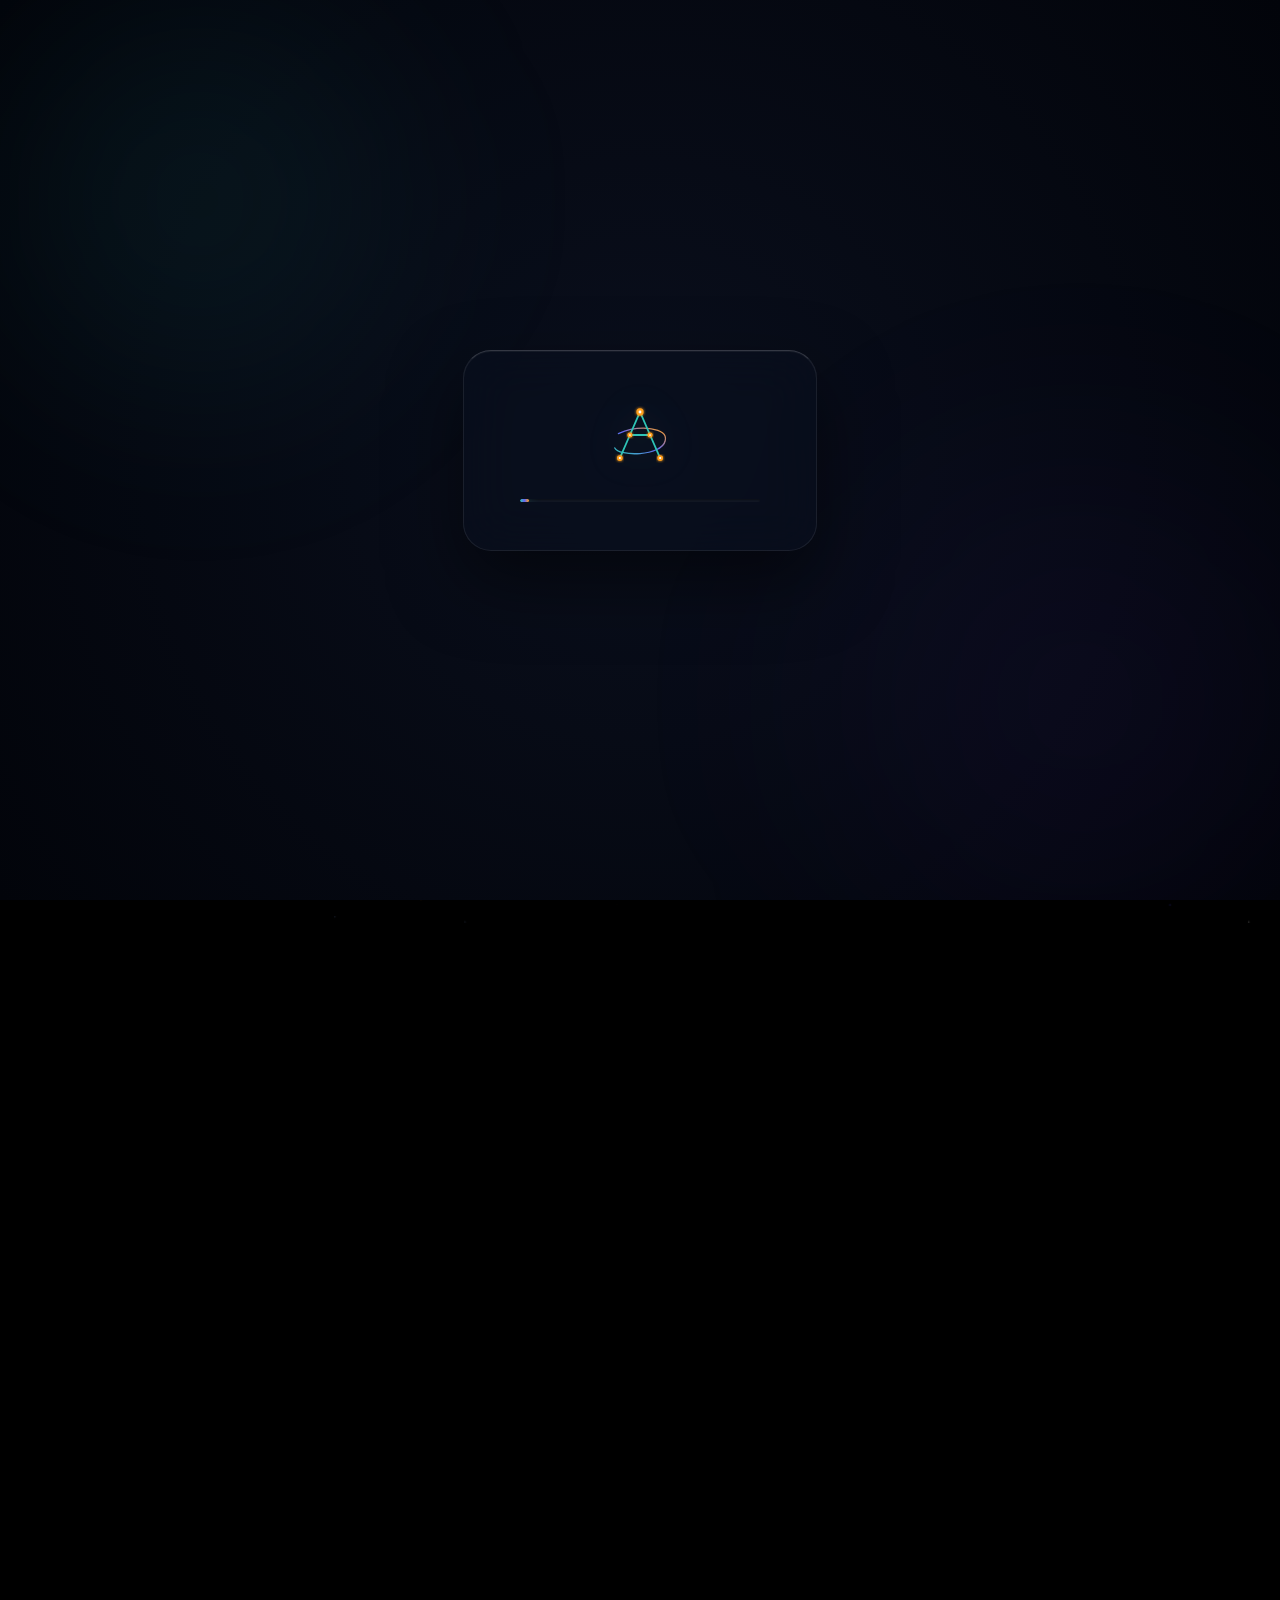
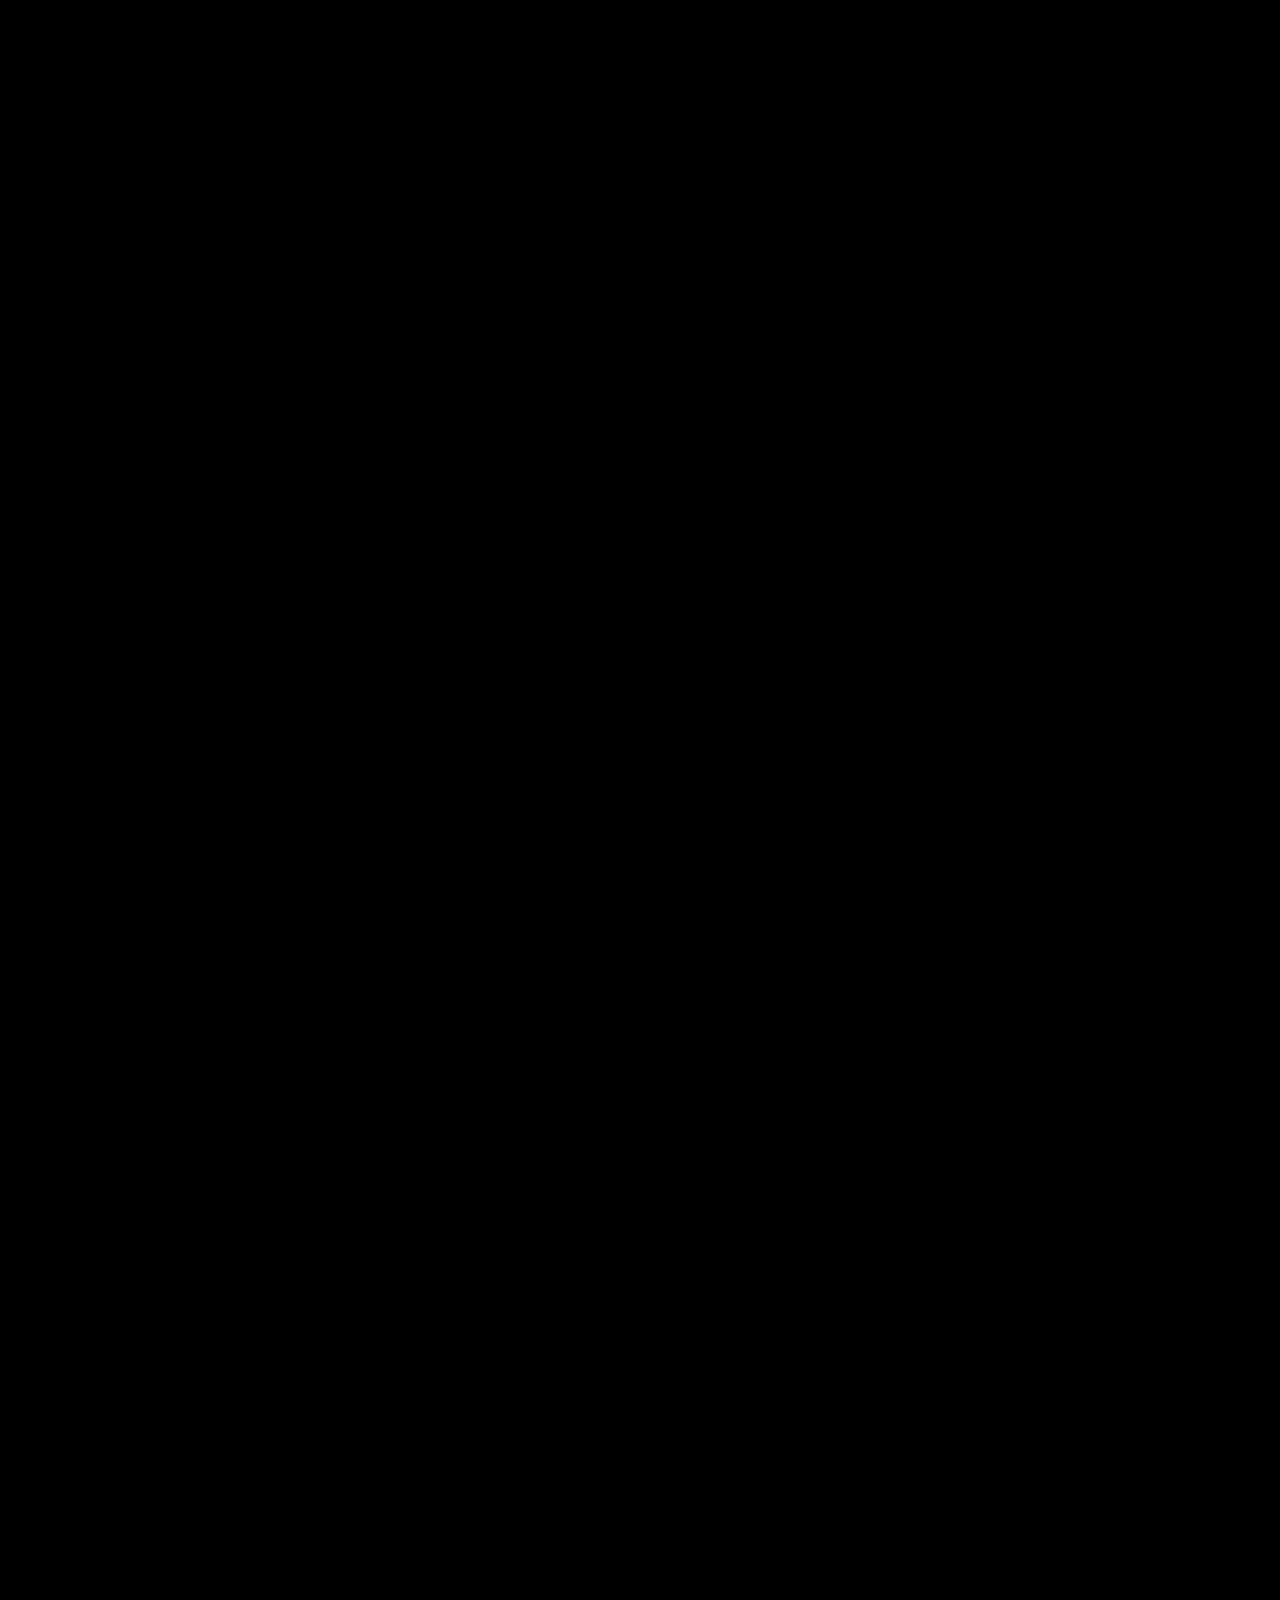
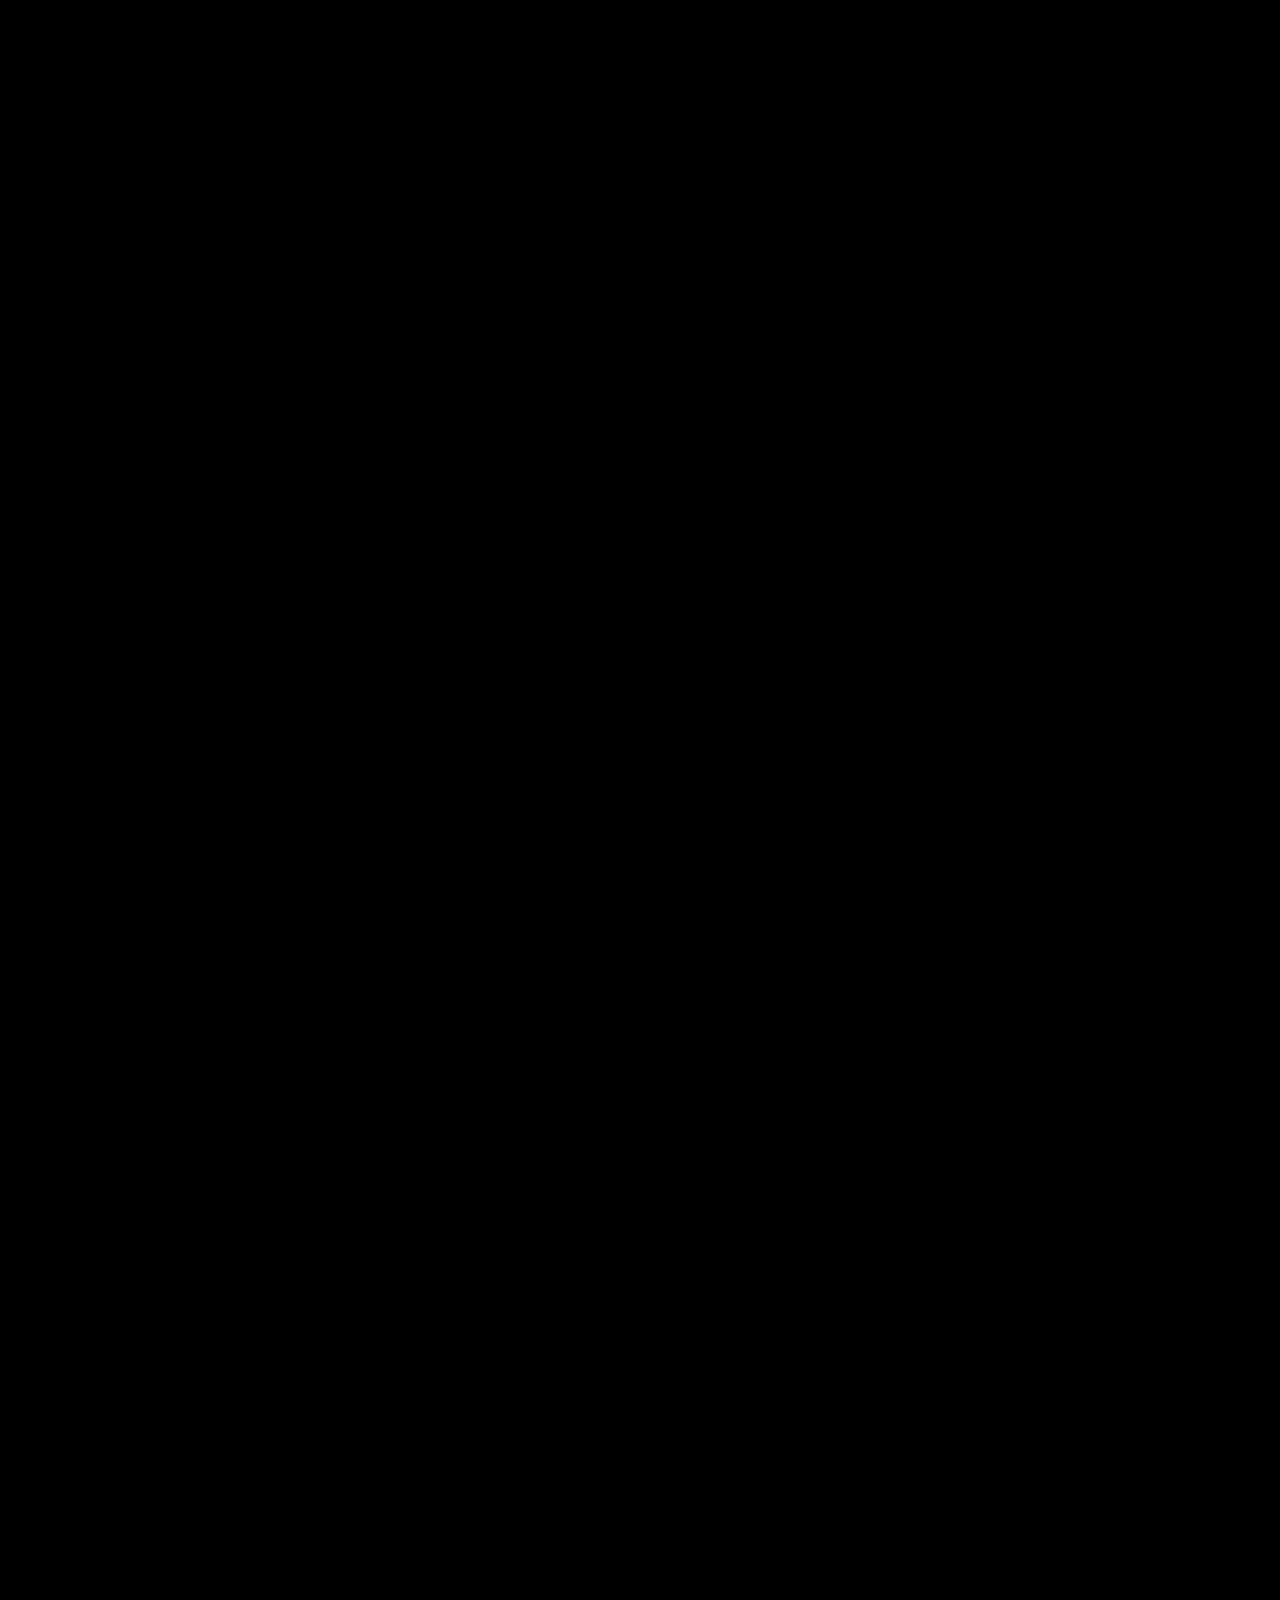
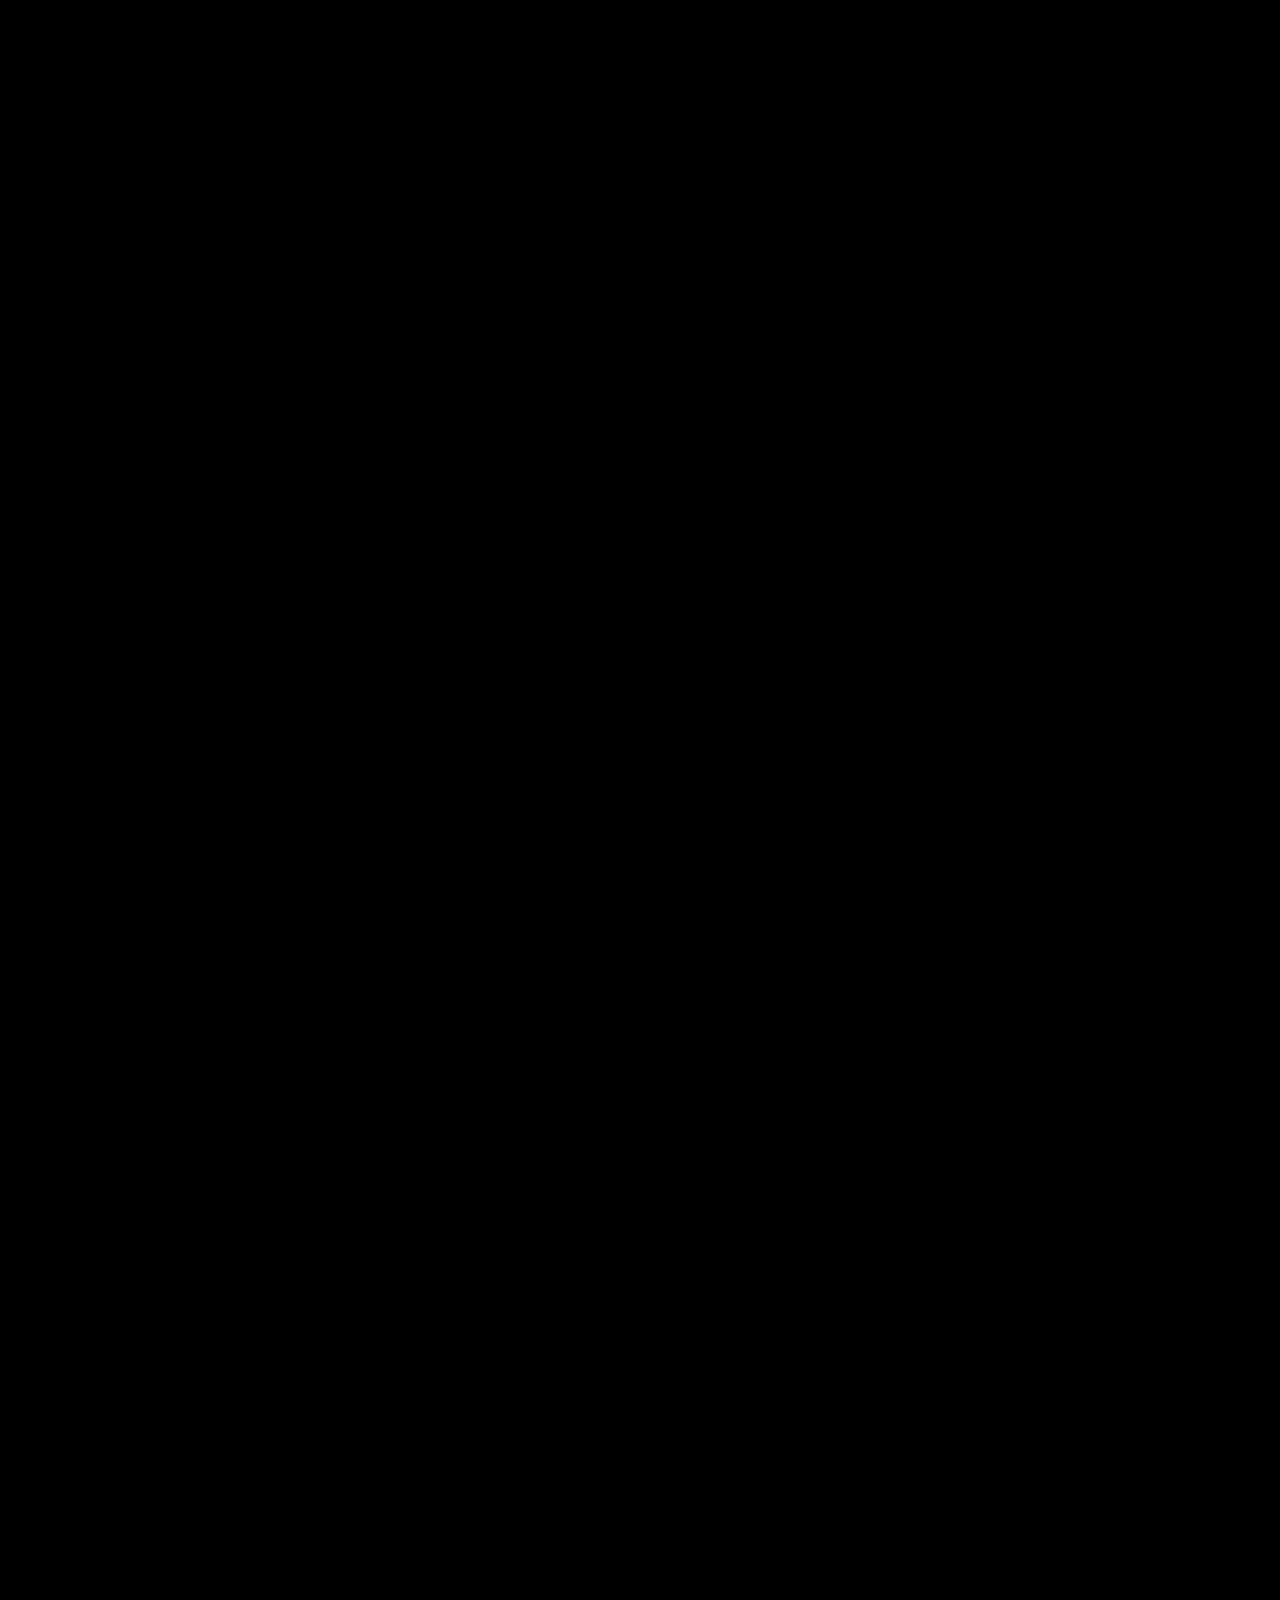
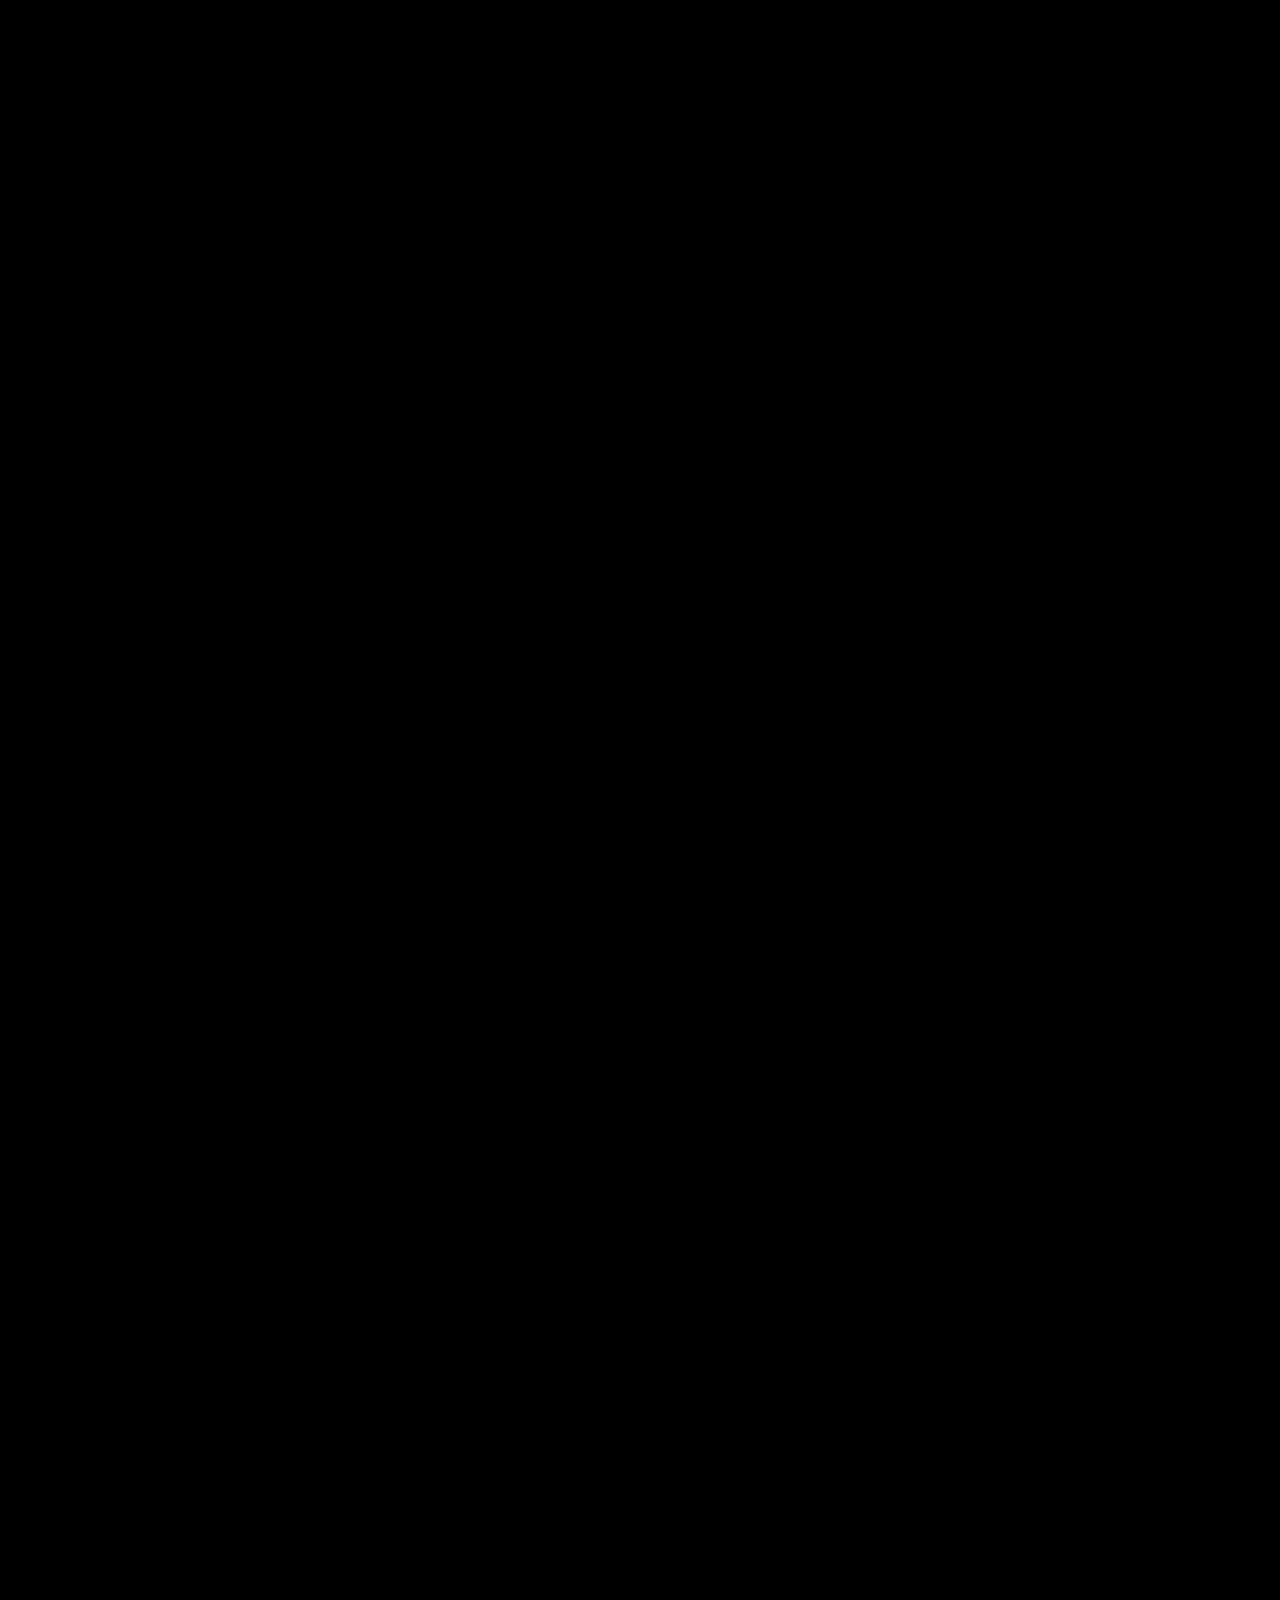
==== commit 95e1ccc8: "fix: make all contact icons clickable and update all professional journey sections with direct Arabi" ====
--- a/index.html
+++ b/index.html
@@ -487,15 +487,15 @@
               </h3>
               <p class="reveal-paragraph">
                 <span class="lang-en">I’m <strong>Abdelrahman</strong>. I help brands cut through the noise with data-driven marketing strategies and content that turns attention into sales.</span>
-                <span class="lang-ar">أنا <strong>عبد الرحمن</strong>. أساعد الشركات والعلامات التجارية في ترسيخ مكانتها في السوق من خلال استراتيجيات تسويقية ومحتوى هادف قائم على تحليل البيانات والأرقام، لضمان تحقيق نتائج ملموسة ونمو مستدام.</span>
+                <span class="lang-ar">أنا <strong>عبد الرحمن محمد</strong>. أساعد الشركات على التميز وجذب الانتباه عبر استراتيجيات تسويقية ومحتوى يربط بين اهتمام الجمهور وزيادة المبيعات.</span>
               </p>
               <p class="reveal-paragraph">
                 <span class="lang-en">From building acquisition funnels to managing multi-channel campaigns, I specialize in <strong>content strategy, organic growth, and brand positioning</strong>.</span>
-                <span class="lang-ar">تتركز خبرتي المهنية في <strong>تخطيط استراتيجيات المحتوى وتطوير حضور العلامة التجارية عبر قنوات التواصل الرقمي</strong>. أبدأ معك بدراسة سلوك العميل وتصميم رحلة الشراء بدقة، وحتى إطلاق حملات إعلانية متكاملة تحقق أهدافك البيعية والتسويقية.</span>
+                <span class="lang-ar">تتخصص خبرتي في <strong>تخطيط استراتيجيات المحتوى، وتأسيس هوية العلامات التجارية، والنمو العضوي</strong> عبر بناء مسارات الاستحواذ (Acquisition Funnels) وإدارة حملات الترويج متعددة القنوات.</span>
               </p>
               <p class="reveal-paragraph">
                 <span class="lang-en">I bring <strong>analytical structure to creative work</strong>. I measure, test, and optimize every campaign to ensure it delivers clear business value.</span>
-                <span class="lang-ar">أحرص دائماً على <strong>دمج التفكير التحليلي المنظم مع اللمسة الإبداعية الفريدة</strong>؛ حيث أقيس الأداء وأحلل النتائج وأطور الخطط باستمرار لضمان الوصول لأفضل العوائد الاستثمارية ونمو أعمالك.</span>
+                <span class="lang-ar">أجمع بين <strong>المنهج التحليلي واللمسة الإبداعية</strong>؛ أهتم بالقياس والتجربة وتطوير الأداء لضمان تقديم قيمة تجارية حقيقية وعائد استثماري ملموس لكل مشروع.</span>
               </p>
             </div>
             <div class="stats-grid">
@@ -1010,7 +1010,7 @@
                 </span>
                 <div class="timeline-body">
                   <p class="lang-en">Edited and optimized landing pages on Odoo CMS for better structure and UX. Wrote organic SEO product descriptions aligned with the brand voice and tracked performance metrics.</p>
-                  <p class="lang-ar">قمت بتحرير وتحسين صفحات الهبوط على نظام Odoo CMS لتطوير تجربة المستخدم وسهولة القراءة. كتبت أوصافاً تسويقية متوافقة مع معايير السيو (SEO) ونبرة العلامة التجارية لتسهيل الظهور العضوي وتتبع مقاييس الأداء.</p>
+                  <p class="lang-ar">قمت بتحسين صفحات الهبوط عبر نظام Odoo لتطوير تجربة المستخدم (UX). صياغة نصوص وصفية متوافقة مع محركات البحث (SEO) لضمان تصدر نتائج البحث العضوية (Organic Reach).</p>
                 </div>
               </div>
             </div>
@@ -1031,7 +1031,7 @@
                 </span>
                 <div class="timeline-body">
                   <p class="lang-en">Led an 8-member marketing team to coordinate and launch community fundraising events. Awarded the official Resala Public Speaking Championship.</p>
-                  <p class="lang-ar">قدت فريق تسويق مكون من 8 أعضاء لتنسيق وإطلاق فعاليات جمع التبرعات المجتمعية. فزت ببطولة جمعية رسالة الرسمية للإلقاء والتحدث أمام الجمهور.</p>
+                  <p class="lang-ar">قدت فريقاً تسويقياً من 8 أعضاء لتخطيط وإطلاق حملات التبرعات والفعاليات المجتمعية. حائز على جائزة التحدث أمام الجمهور الرسمية من الجمعية.</p>
                 </div>
               </div>
             </div>
@@ -2077,13 +2077,13 @@
           </h3>
           <p class="drawer-meta">
             <span class="lang-en">New Direction English Academy · Sep 2020 - May 2022</span>
-            <span class="lang-ar">أكاديمية نيو دايركشن · سبتمبر ٢٠٢٠ - مايو ٢٠٢٢</span>
+            <span class="lang-ar">أكاديمية New Direction لتعليم الإنجليزية · سبتمبر ٢٠٢٠ - مايو ٢٠٢٢</span>
           </p>
         </div>
         <div class="drawer-body">
           <p class="drawer-intro-desc">
             <span class="lang-en">Built brand positioning, logo guidelines, SWOT packages, and social media campaigns from zero for an EdTech brand.</span>
-            <span class="lang-ar">بناء تموضع العلامة التجارية، هوية الشعار، تحليل SWOT، وحملات شبكات التواصل الاجتماعي بالكامل لأكاديمية EdTech من الصفر.</span>
+            <span class="lang-ar">تطوير التموضع التسويقي، وإرشادات الشعار، وتحليل SWOT، وحملات السوشيال ميديا من الصفر لأكاديمية تعليم رقمي (EdTech) ناشئة.</span>
           </p>
           <div class="drawer-tags-list">
             <span class="lang-en">Brand Positioning</span><span class="lang-ar">تموضع العلامة التجارية</span>
@@ -2101,19 +2101,19 @@
                 <h5 class="lang-en">Brand Identity Creation</h5>
                 <h5 class="lang-ar">تأسيس الهوية التجارية</h5>
                 <p class="lang-en">Shaped visual assets, logo direction, typography, and tone of voice guidelines to differentiate in EdTech.</p>
-                <p class="lang-ar">تصميم أسلوب المحتوى البصري، اتجاه الشعار، وتوجيهات نبرة الصوت لتمييز الأكاديمية عن المنافسين.</p>
+                <p class="lang-ar">صياغة الشعار، ونبرة الصوت، والمظهر البصري لتمييز وتحديد مكانة الأكاديمية في سوق التعليم الرقمي.</p>
               </div>
               <div class="highlight-mini-card">
                 <h5 class="lang-en">Social Grid Execution</h5>
                 <h5 class="lang-ar">إطلاق الحملات الشهرية</h5>
                 <p class="lang-en">Managed monthly editorial calendars, caption copywriting, and community moderation on Facebook and Instagram.</p>
-                <p class="lang-ar">إدارة تقويم النشر الشهري، كتابة نصوص الكابشن الإبداعية، وتنسيق التفاعل على فيسبوك وإنستجرام.</p>
+                <p class="lang-ar">إدارة خطة المحتوى الشهرية، وكتابة النصوص البيعية (Copywriting)، وتنسيق التفاعل على منصات السوشيال ميديا.</p>
               </div>
               <div class="highlight-mini-card">
                 <h5 class="lang-en">Strategic Materials</h5>
                 <h5 class="lang-ar">أوراق العمل التسويقية</h5>
                 <p class="lang-en">Prepared SWOT analysis, student buyer personas, competitor price audits, and academy business pitch decks.</p>
-                <p class="lang-ar">إعداد تحليلات SWOT، تحديد شخصيات الطلاب المستهدفين، دراسة أسعار المنافسين، وبناء العروض التقديمية الاستراتيجية.</p>
+                <p class="lang-ar">إعداد تحليل SWOT المزدوج، وتحديد سمات العملاء (Buyer Personas)، ودراسة أسعار المنافسين لبناء العرض التعريفي للأكاديمية.</p>
               </div>
             </div>
           </div>
@@ -2161,19 +2161,19 @@
                 <h5 class="lang-en">Landing Page Refactoring</h5>
                 <h5 class="lang-ar">تطوير صفحات الهبوط</h5>
                 <p class="lang-en">Edited and optimized Odoo CMS pages, correcting heading structure and placement of CTA buttons for better user flows.</p>
-                <p class="lang-ar">تعديل وتحسين تصميم وتنسيق صفحات نظام Odoo، وضبط هيكل العناوين وأماكن أزرار اتخاذ الإجراء لتسهيل الشراء.</p>
+                <p class="lang-ar">تطوير صفحات الهبوط بنظام Odoo، وهيكلة العناوين وأزرار الحث على اتخاذ إجراء (CTA) لرفع كفاءة تصفح العميل.</p>
               </div>
               <div class="highlight-mini-card">
                 <h5 class="lang-en">Organic SEO Reach</h5>
                 <h5 class="lang-ar">تهيئة محركات البحث SEO</h5>
                 <p class="lang-en">Authored descriptive meta fields and semantic tags, boosting product discoverability and clicks in organic search.</p>
-                <p class="lang-ar">كتابة علامات البيانات الوصفية والنصوص ذات الدلالة المعنوية، مما ساهم في زيادة وضوح وسهولة العثور على المنتجات.</p>
+                <p class="lang-ar">صياغة البيانات الوصفية (Metadata) والعلامات الدلالية لزيادة ظهور وتصنيف المنتجات في محركات البحث مجانًا.</p>
               </div>
               <div class="highlight-mini-card">
                 <h5 class="lang-en">Brand Consistency</h5>
                 <h5 class="lang-ar">الاتساق الإبداعي</h5>
                 <p class="lang-en">Commended by the E-commerce Manager for maintaining strict styling alignment across hundreds of product listings.</p>
-                <p class="lang-ar">تلقيت إشادة من مدير التجارة الإلكترونية بالشركة لضمان دقة وتطابق أسلوب وتصميم أوصاف المنتجات عبر الموقع.</p>
+                <p class="lang-ar">إشادة من إدارة التجارة الإلكترونية لضمان اتساق نبرة الصوت والمظهر الإبداعي لمئات المنتجات المعروضة.</p>
               </div>
             </div>
           </div>
@@ -2193,17 +2193,17 @@
           <span class="drawer-badge lang-ar">عمل تطوعي قيادي</span>
           <h3 class="drawer-title">
             <span class="lang-en">Marketing Team Lead</span>
-            <span class="lang-ar">قائد فريق التسويق (عمل تطوعي)</span>
+            <span class="lang-ar">قائد فريق التسويق (تطوعي)</span>
           </h3>
           <p class="drawer-meta">
             <span class="lang-en">Anwar Resala Zagazig · May 2019 - Oct 2022</span>
-            <span class="lang-ar">جمعية رسالة للأعمال الخيرية (الزقازيق) · مايو ٢٠١٩ - أكتوبر ٢٠٢٢</span>
+            <span class="lang-ar">نشاط أنوار رسالة الزقازيق · مايو ٢٠١٩ - أكتوبر ٢٠٢٢</span>
           </p>
         </div>
         <div class="drawer-body">
           <p class="drawer-intro-desc">
             <span class="lang-en">Led an 8-member volunteer team in planning and launch of local fundraising events, managing design tasks and copy guides.</span>
-            <span class="lang-ar">قدت فريق عمل تطوعي مكون من 8+ أعضاء في تخطيط وإطلاق حملات تبرع محلية ومشاريع مجتمعية، مع إدارة مهام التصاميم وكتابة المحتوى.</span>
+            <span class="lang-ar">قدت فريقاً تسويقياً من 8 أعضاء لتخطيط وإطلاق حملات التبرع والمشاريع المجتمعية، مع الإشراف على صياغة المحتوى والتصاميم.</span>
           </p>
           <div class="drawer-tags-list">
             <span class="lang-en">Volunteer Leadership</span><span class="lang-ar">قيادة فريق تطوعي</span>
@@ -2221,19 +2221,19 @@
                 <h5 class="lang-en">Team Training &amp; TOT</h5>
                 <h5 class="lang-ar">تأهيل وتدريب الفريق</h5>
                 <p class="lang-en">Conducted training sessions on social media calendars, copy rules, and design basics, boosting team self-sufficiency.</p>
-                <p class="lang-ar">تقديم دورات تدريبية مستمرة حول تقاويم النشر، قواعد كتابة النصوص، وأساسيات التصميم، مما ساهم في استقلالية الفريق.</p>
+                <p class="lang-ar">تأهيل الكوادر التسويقية عبر دورات تدريبية مكثفة حول تخطيط المحتوى وكتابة النصوص، مما رفع إنتاجية واستقلالية الفريق.</p>
               </div>
               <div class="highlight-mini-card">
                 <h5 class="lang-en">Public Speaking Award</h5>
                 <h5 class="lang-ar">جائزة الإلقاء والخطابة</h5>
                 <p class="lang-en">Won the official Resala Zagazig Presentation &amp; Speech Competition for best persuasive delivery.</p>
-                <p class="lang-ar">الفوز بالمركز الأول وجائزة التحدث أمام الجمهور والإلقاء لجمعية رسالة الزقازيق للأداء الأكثر إقناعاً وتأثيراً.</p>
+                <p class="lang-ar">الفوز بالمركز الأول ببطولة الإلقاء والتحدث المؤثر لرسالة الزقازيق للأداء الأكثر إقناعاً للجمهور.</p>
               </div>
               <div class="highlight-mini-card">
                 <h5 class="lang-en">Campaign Coordination</h5>
                 <h5 class="lang-ar">تنسيق الحملات الخيرية</h5>
                 <p class="lang-en">Coordinated local fundraising drives, setting up visual materials, social posts, and on-ground team roles.</p>
-                <p class="lang-ar">تنسيق حملات جمع التبرعات المحلية، وتنظيم التصاميم البصرية، والمنشورات الاجتماعية، وتحديد المهام الميدانية للفريق.</p>
+                <p class="lang-ar">إدارة وتوجيه حملات جمع التبرعات ميدانياً ورقمياً، وهيكلة منشورات النشر وتوزيع الأدوار التنفيذية.</p>
               </div>
             </div>
           </div>
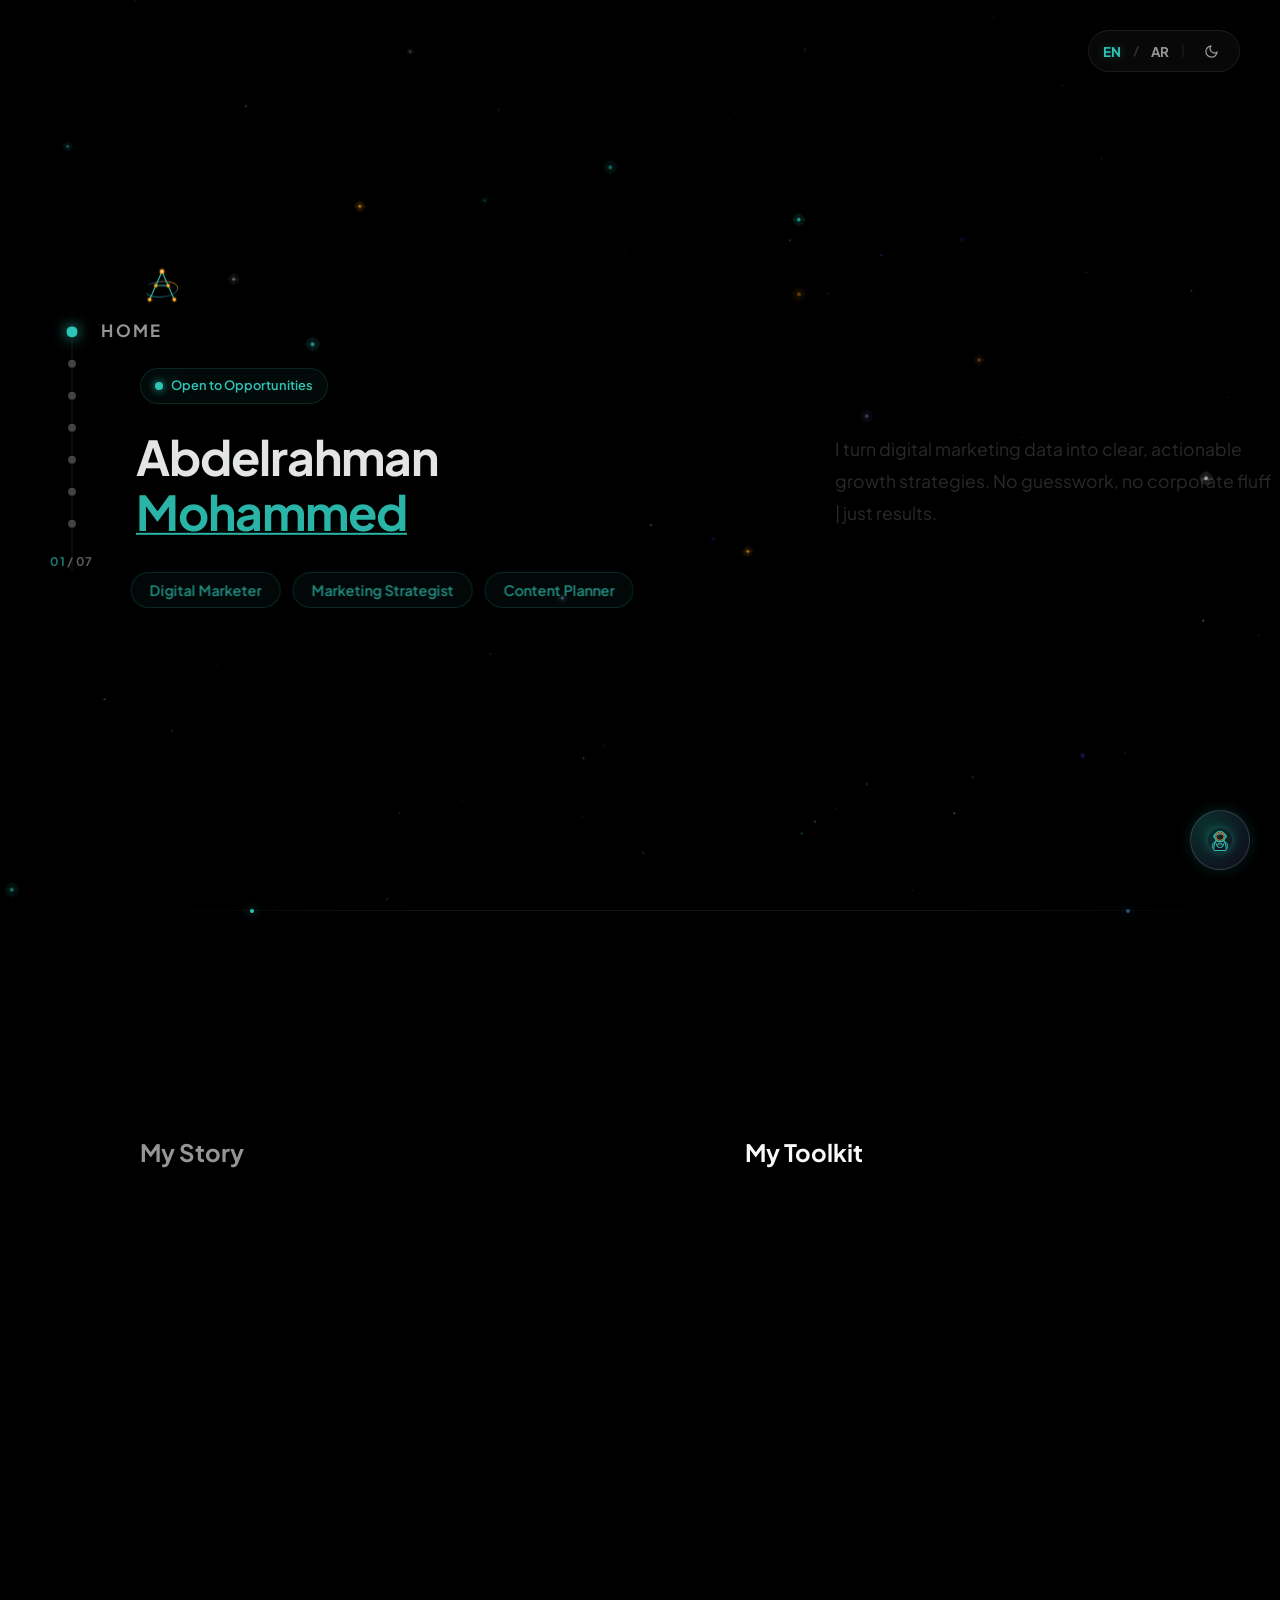
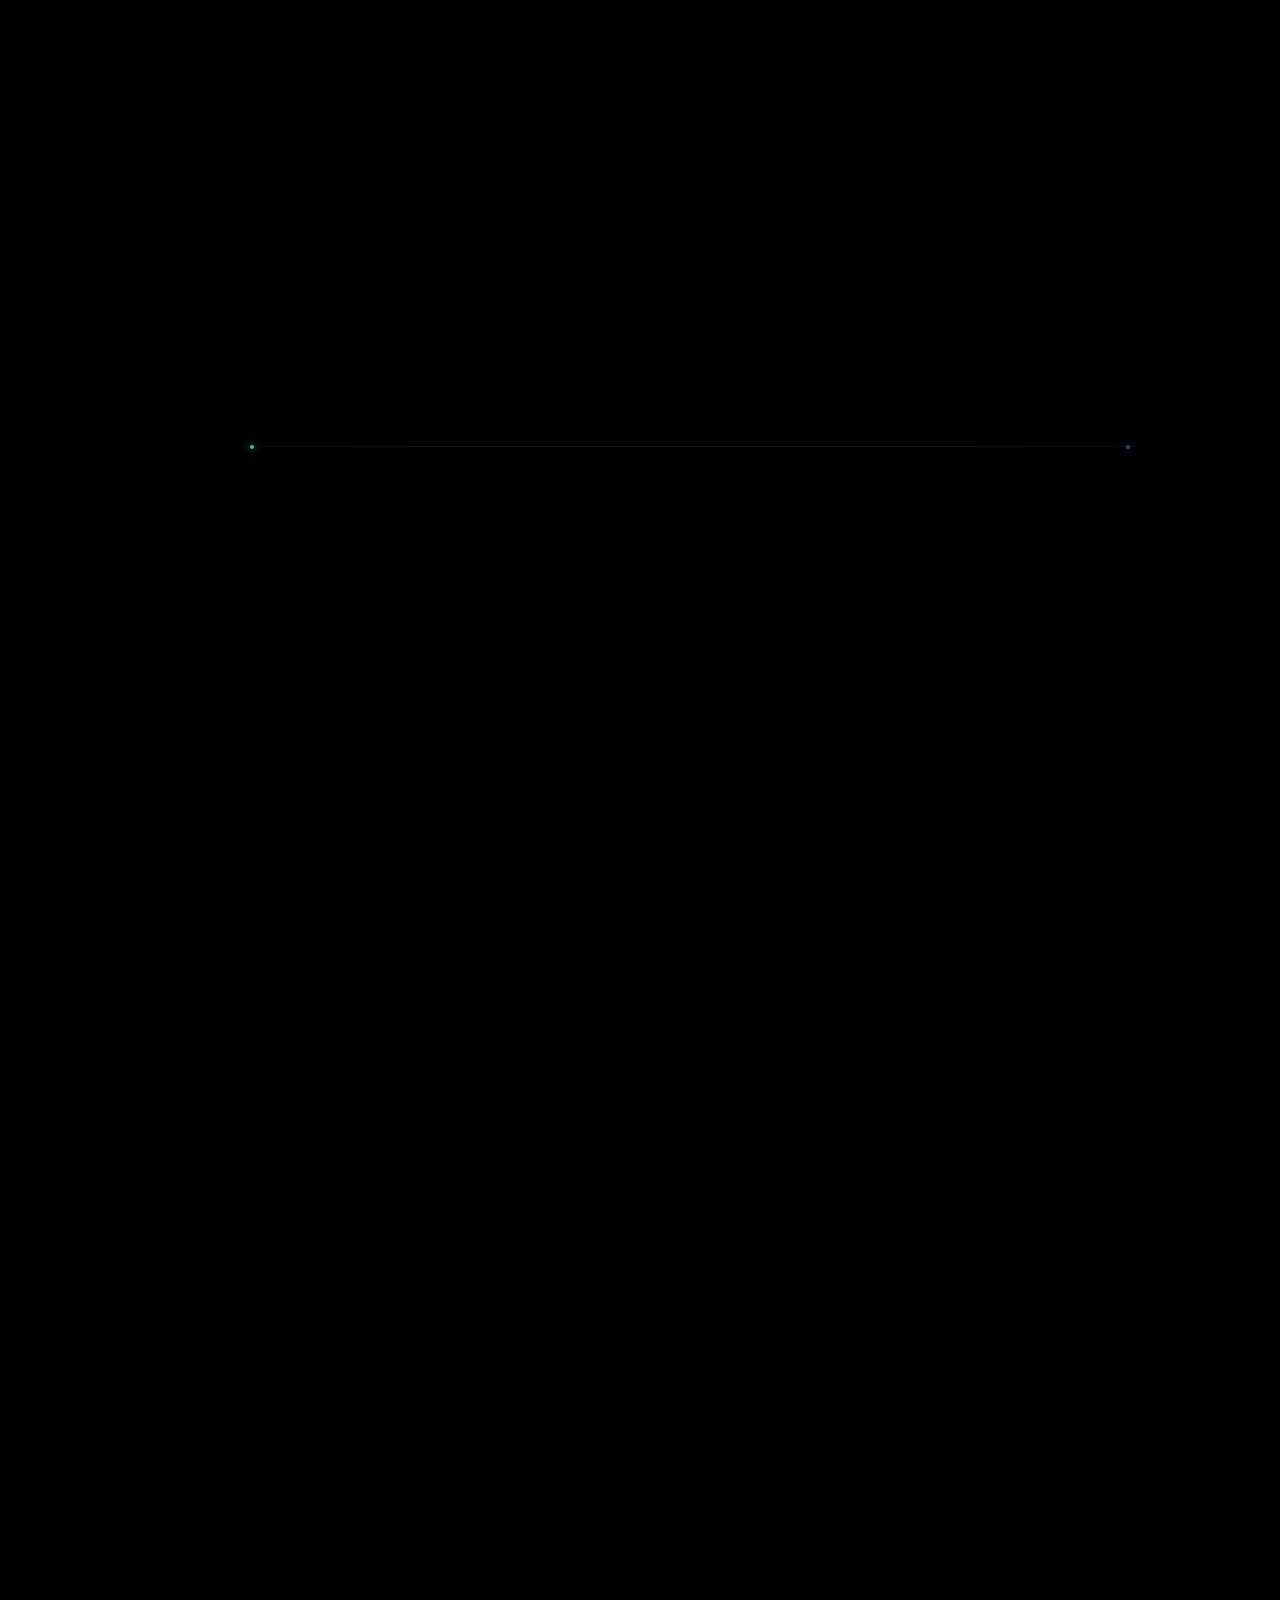
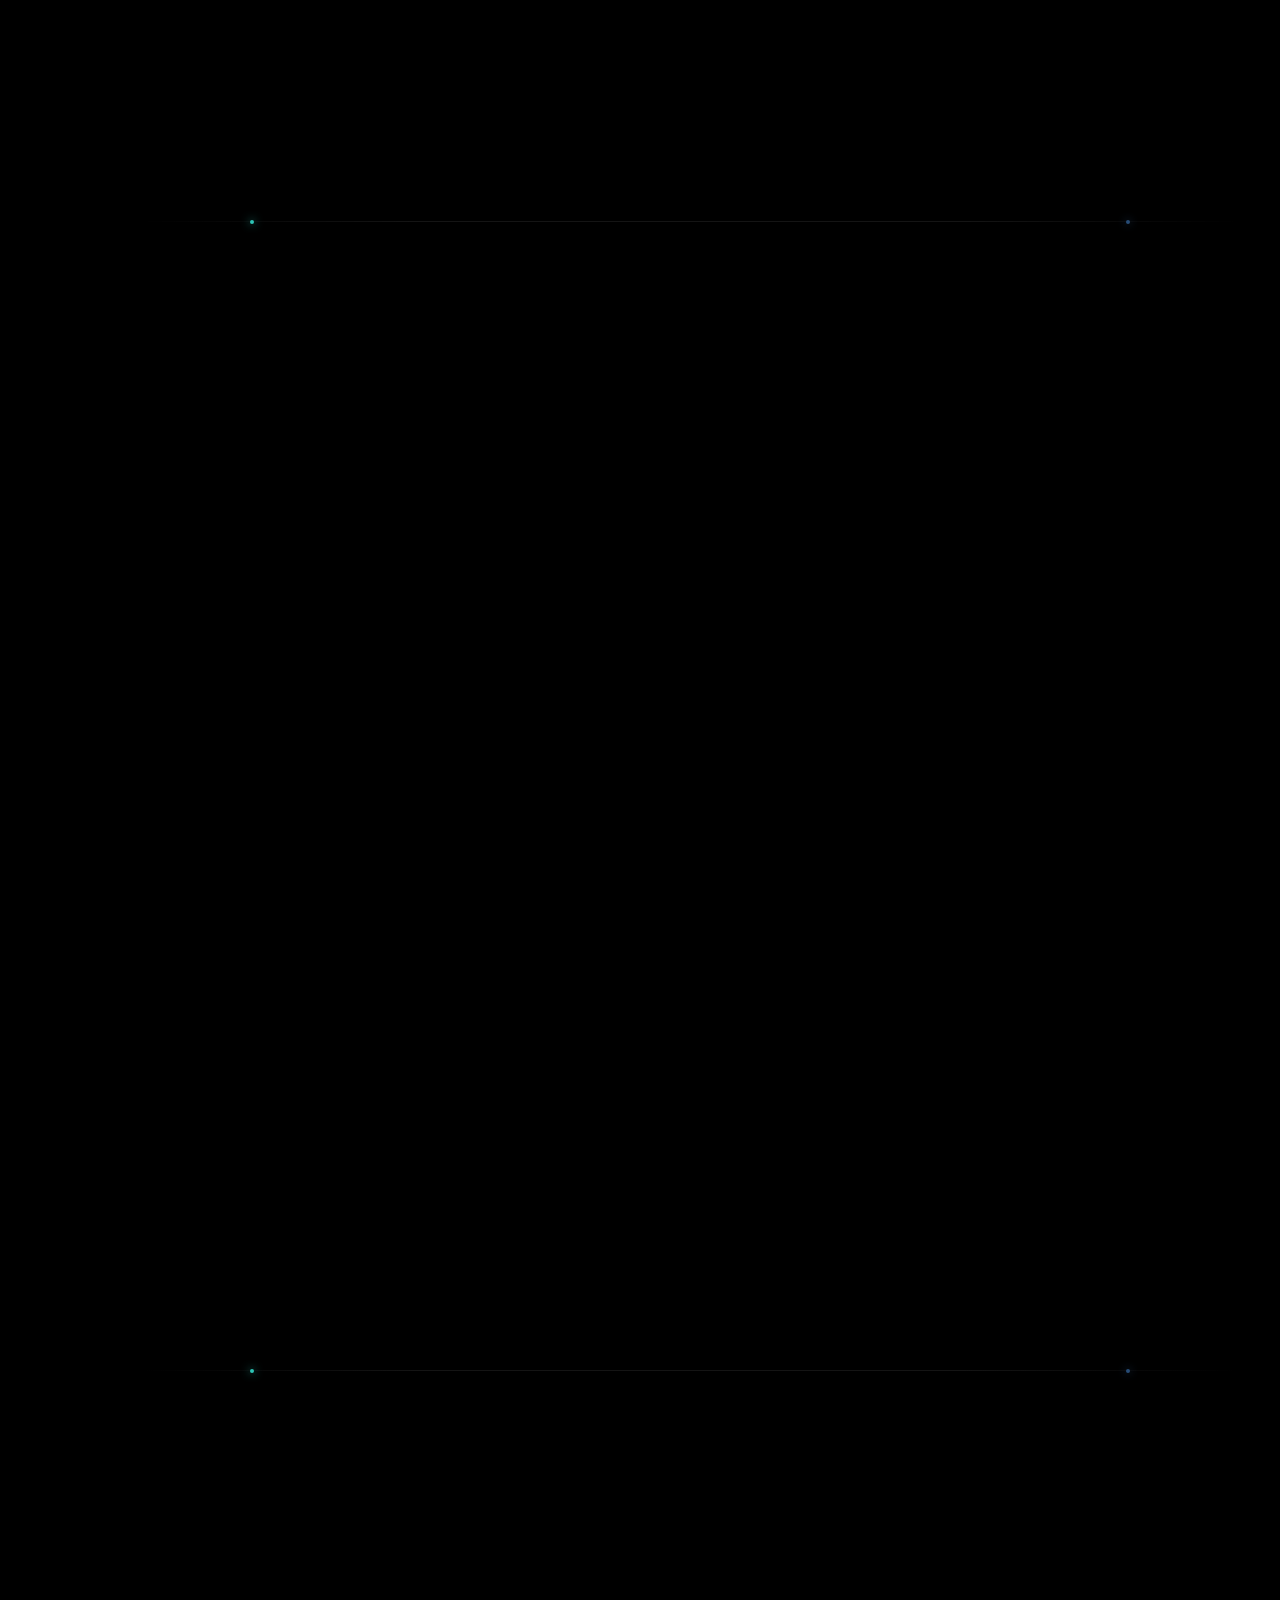
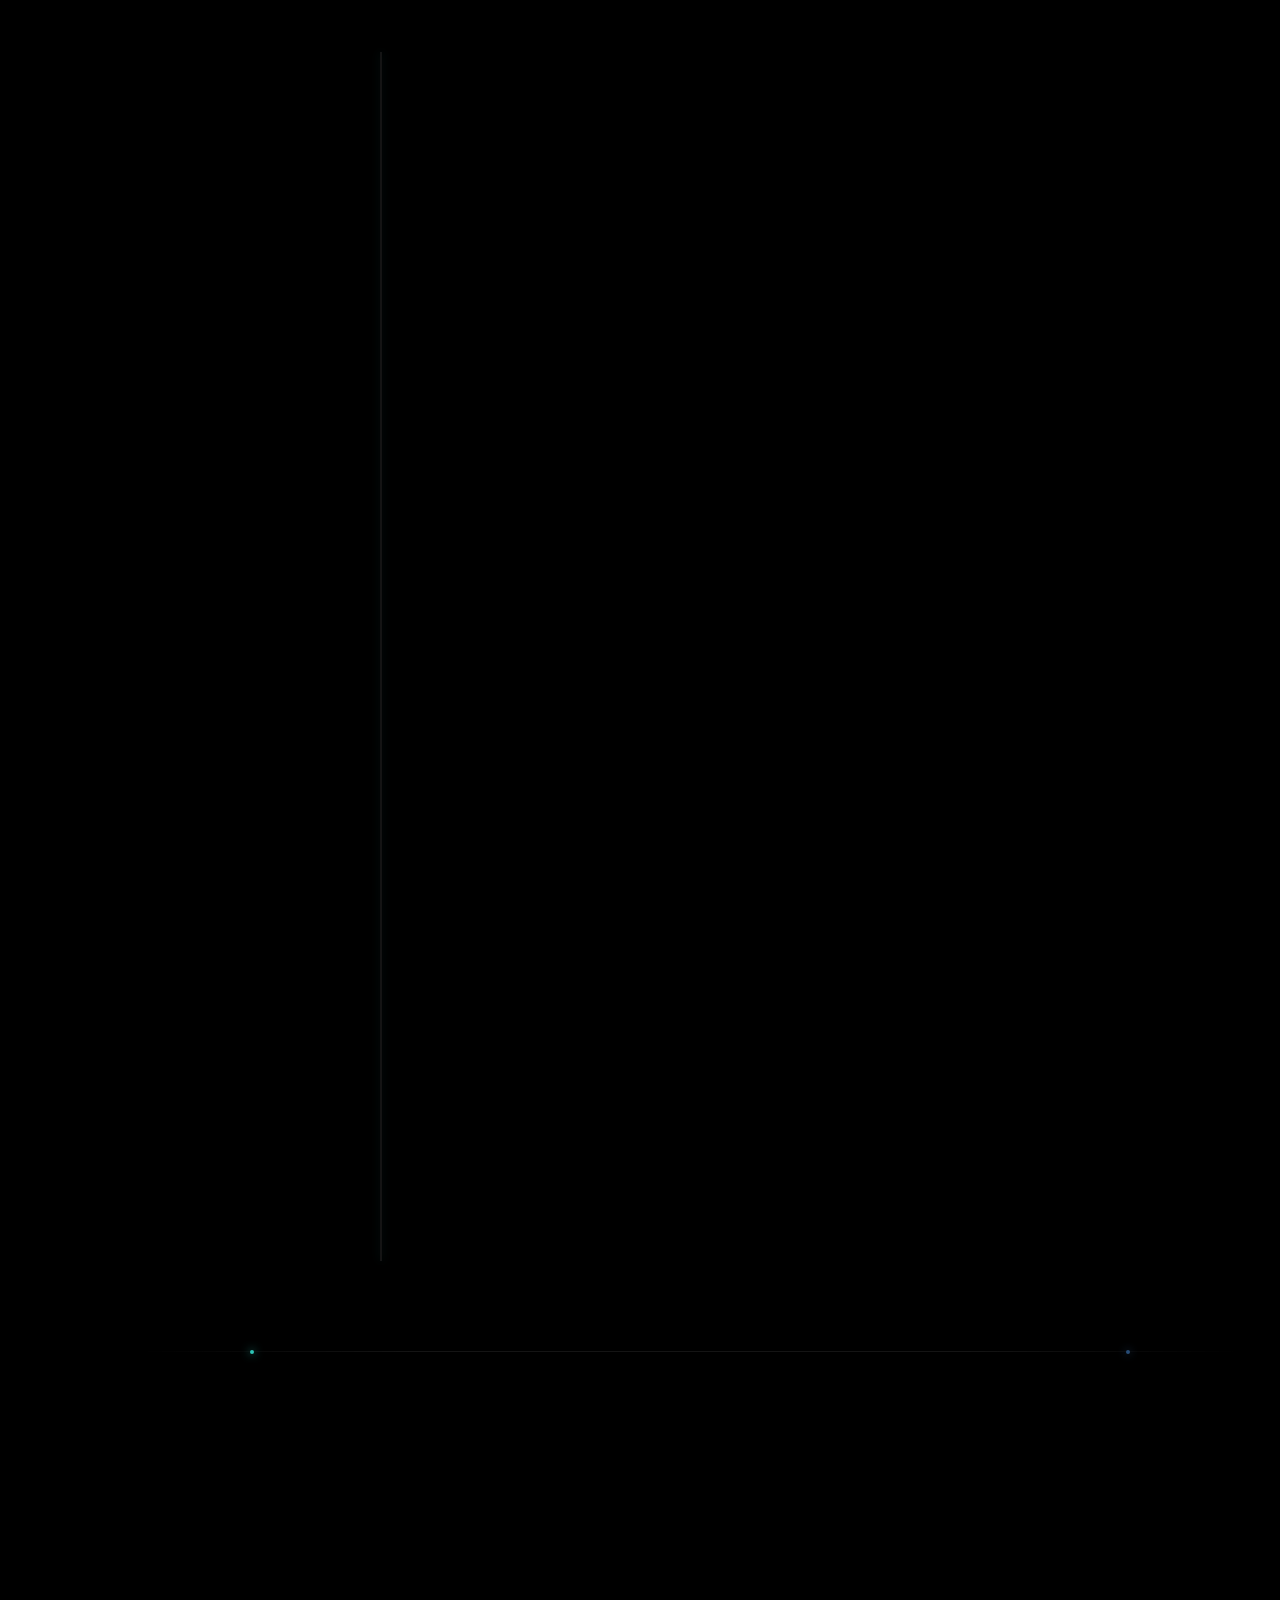
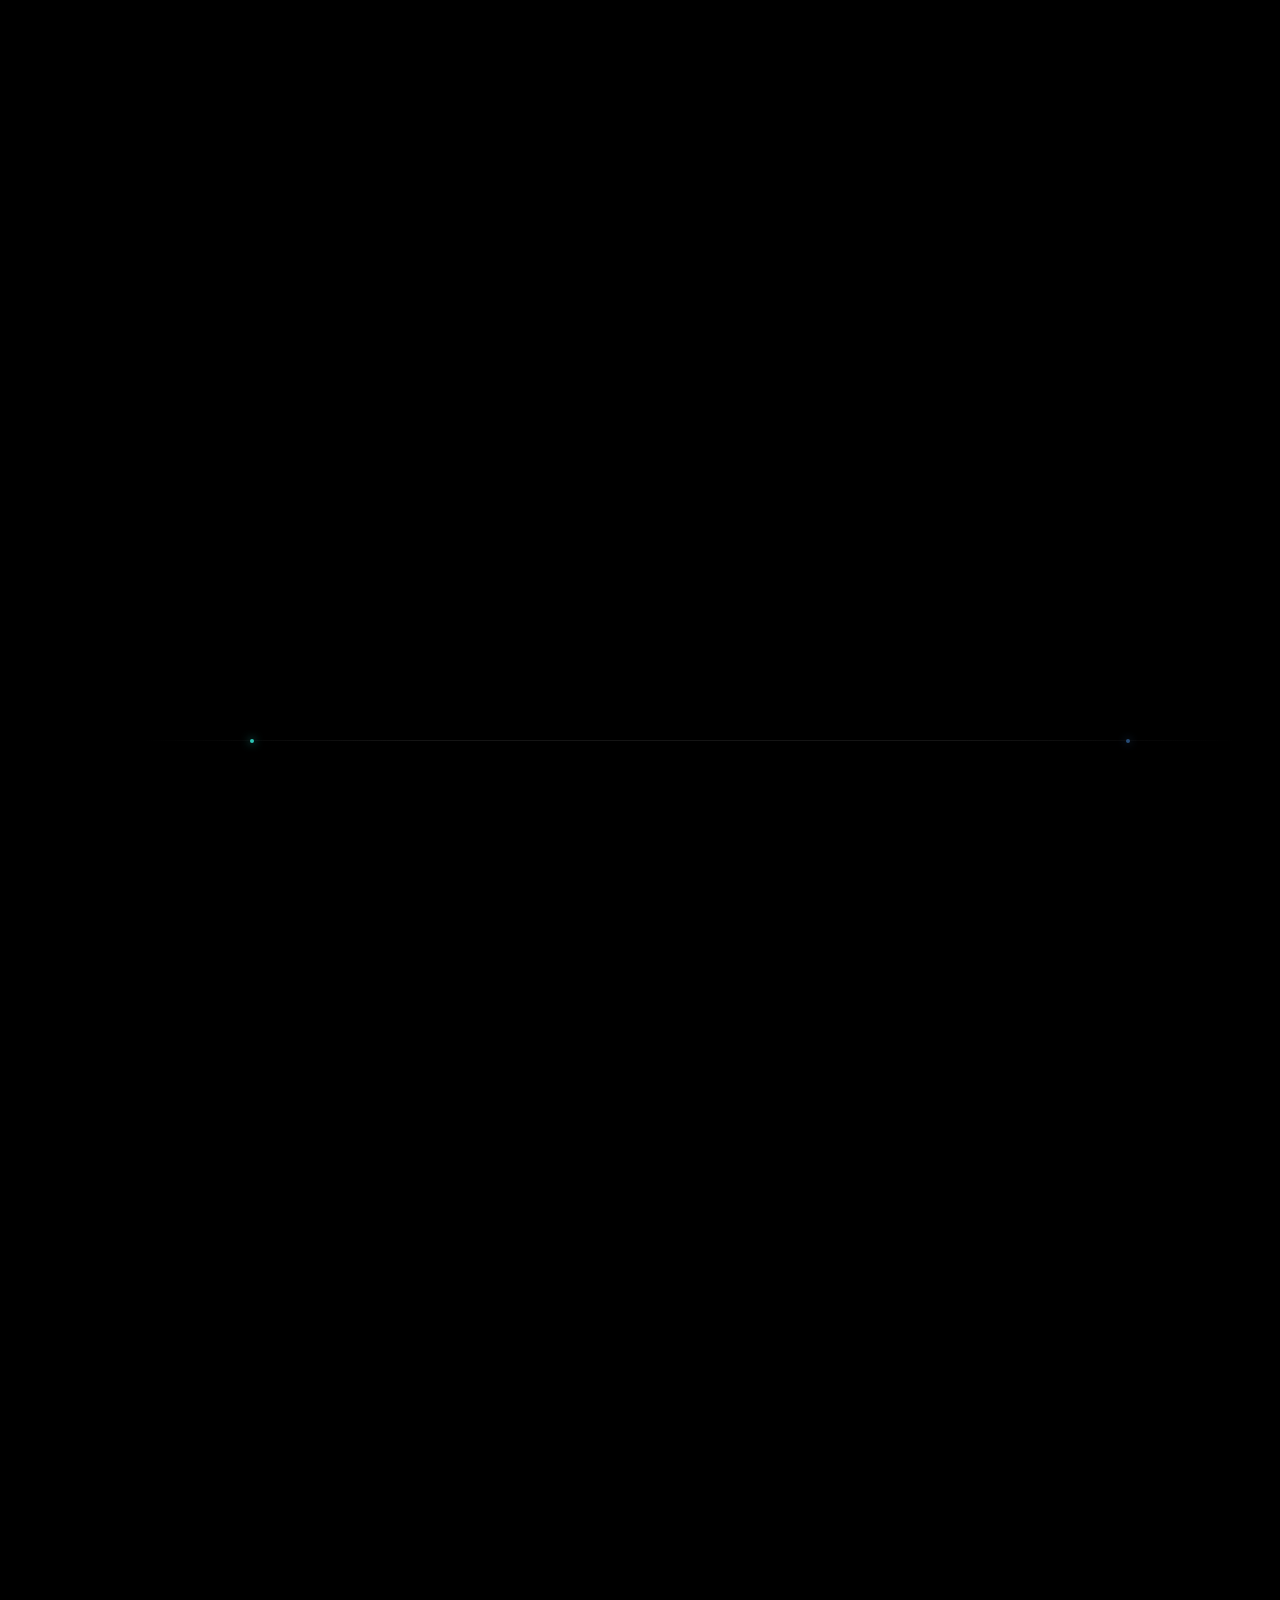
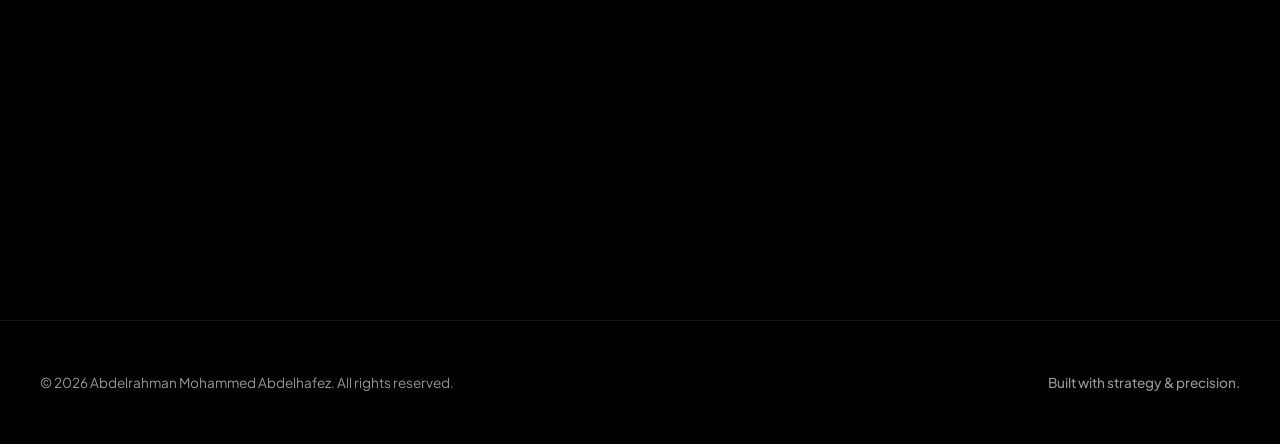
==== commit fdcb7de7: "perf: optimize rendering, Lenis scroll lerp, cloud density and contrast" ====
--- a/index.html
+++ b/index.html
@@ -8,6 +8,12 @@
   <link rel="preload" href="fonts/LDIoaomQNQcsA88c7O9yZ4KMCoOg4Ko20yw.woff2" as="font" type="font/woff2" crossorigin />
   <link rel="preload" href="fonts/Qw3CZRtWPQCuHme67tEYUIx3Kh0PHR9N6Ys43PWrfQ.woff2" as="font" type="font/woff2" crossorigin />
   <link rel="canonical" href="https://abdelrahmanmohammed10.github.io/Abdelrahman-portfolio/" />
+  <meta name="robots" content="index, follow">
+  <meta name="author" content="Abdelrahman Abdelhafez">
+  <meta property="og:locale" content="ar_EG">
+  <meta property="og:locale:alternate" content="en_US">
+  <meta name="theme-color" content="#000000" media="(prefers-color-scheme: dark)">
+  <meta name="theme-color" content="#f8fafc" media="(prefers-color-scheme: light)">
     <script>
     (function() {
       const savedTheme = localStorage.getItem('portfolioTheme');
@@ -315,7 +321,7 @@
     <button class="mobile-close" id="mobile-close" aria-label="Close Menu">
       <svg viewBox="0 0 24 24" fill="none" stroke="currentColor" stroke-width="2"><line x1="18" y1="6" x2="6" y2="18"/><line x1="6" y1="6" x2="18" y2="18"/></svg>
     </button>
-    <nav class="mobile-menu">
+    <nav class="mobile-menu" aria-label="Main Navigation Menu">
       <a href="#hero" class="mob-link">
         <span class="num">00</span>
         <span class="lang-en">Home</span><span class="lang-ar">الرئيسية</span>
@@ -646,10 +652,10 @@
               <div class="peek-desc lang-en">Business Model Canvas, brand identity system, dual SWOT, 5 SMART goals, competitive positioning, and Blue Ocean differentiation.</div>
               <div class="peek-desc lang-ar">مخطط نموذج العمل، بناء نظام الهوية، تحليل سوات الثنائي، صياغة ٥ أهداف ذكية، مع تحديد التموضع التنافسي للبراند باستراتيجية المحيط الأزرق.</div>
               <div class="peek-hint lang-en">
-                <svg width="12" height="12" viewBox="0 0 24 24" fill="none" stroke="currentColor" stroke-width="2" style="vertical-align: middle; margin-right: 4px;"><line x1="5" y1="12" x2="19" y2="12"/><polyline points="12 5 19 12 12 19"/></svg>Click to view strategy
+                <svg width="12" height="12" viewBox="0 0 24 24" fill="none" stroke="currentColor" stroke-width="2" class="peek-hint-icon"><line x1="5" y1="12" x2="19" y2="12"/><polyline points="12 5 19 12 12 19"/></svg>Click to view strategy
               </div>
               <div class="peek-hint lang-ar">
-                <svg width="12" height="12" viewBox="0 0 24 24" fill="none" stroke="currentColor" stroke-width="2" style="vertical-align: middle; margin-left: 4px; transform: rotate(180deg);"><line x1="5" y1="12" x2="19" y2="12"/><polyline points="12 5 19 12 12 19"/></svg>انقر لعرض الاستراتيجية
+                <svg width="12" height="12" viewBox="0 0 24 24" fill="none" stroke="currentColor" stroke-width="2" class="peek-hint-icon-rtl"><line x1="5" y1="12" x2="19" y2="12"/><polyline points="12 5 19 12 12 19"/></svg>انقر لعرض الاستراتيجية
               </div>
             </div>
           </article>
@@ -691,10 +697,10 @@
               <div class="peek-desc lang-en">Logo direction, colour palette, tone of voice, and positioning, differentiating from established English-learning academies.</div>
               <div class="peek-desc lang-ar">توجيه تصميم الشعار، اختيار لوحة الألوان ونبرة صوت العلامة التجارية، مع تحديد التموضع التنافسي الذي يميزها عن أكاديميات تعليم اللغة الإنجليزية التقليدية.</div>
               <div class="peek-hint lang-en">
-                <svg width="12" height="12" viewBox="0 0 24 24" fill="none" stroke="currentColor" stroke-width="2" style="vertical-align: middle; margin-right: 4px;"><line x1="5" y1="12" x2="19" y2="12"/><polyline points="12 5 19 12 12 19"/></svg>Click to view strategy
+                <svg width="12" height="12" viewBox="0 0 24 24" fill="none" stroke="currentColor" stroke-width="2" class="peek-hint-icon"><line x1="5" y1="12" x2="19" y2="12"/><polyline points="12 5 19 12 12 19"/></svg>Click to view strategy
               </div>
               <div class="peek-hint lang-ar">
-                <svg width="12" height="12" viewBox="0 0 24 24" fill="none" stroke="currentColor" stroke-width="2" style="vertical-align: middle; margin-left: 4px; transform: rotate(180deg);"><line x1="5" y1="12" x2="19" y2="12"/><polyline points="12 5 19 12 12 19"/></svg>انقر لعرض الاستراتيجية
+                <svg width="12" height="12" viewBox="0 0 24 24" fill="none" stroke="currentColor" stroke-width="2" class="peek-hint-icon-rtl"><line x1="5" y1="12" x2="19" y2="12"/><polyline points="12 5 19 12 12 19"/></svg>انقر لعرض الاستراتيجية
               </div>
             </div>
           </article>
@@ -735,10 +741,10 @@
               <div class="peek-desc lang-en">Site architecture review, brand identity gap analysis, content quality assessment, landing page friction mapping.</div>
               <div class="peek-desc lang-ar">مراجعة بنية وهيكلية الموقع، كشف الفجوات في هوية العلامة التجارية، تقييم جودة المحتوى، وتحديد مواضع سقوط وخروج العملاء من صفحات الهبوط.</div>
               <div class="peek-hint lang-en">
-                <svg width="12" height="12" viewBox="0 0 24 24" fill="none" stroke="currentColor" stroke-width="2" style="vertical-align: middle; margin-right: 4px;"><line x1="5" y1="12" x2="19" y2="12"/><polyline points="12 5 19 12 12 19"/></svg>Click to view strategy
+                <svg width="12" height="12" viewBox="0 0 24 24" fill="none" stroke="currentColor" stroke-width="2" class="peek-hint-icon"><line x1="5" y1="12" x2="19" y2="12"/><polyline points="12 5 19 12 12 19"/></svg>Click to view strategy
               </div>
               <div class="peek-hint lang-ar">
-                <svg width="12" height="12" viewBox="0 0 24 24" fill="none" stroke="currentColor" stroke-width="2" style="vertical-align: middle; margin-left: 4px; transform: rotate(180deg);"><line x1="5" y1="12" x2="19" y2="12"/><polyline points="12 5 19 12 12 19"/></svg>انقر لعرض الاستراتيجية
+                <svg width="12" height="12" viewBox="0 0 24 24" fill="none" stroke="currentColor" stroke-width="2" class="peek-hint-icon-rtl"><line x1="5" y1="12" x2="19" y2="12"/><polyline points="12 5 19 12 12 19"/></svg>انقر لعرض الاستراتيجية
               </div>
             </div>
           </article>
@@ -1239,6 +1245,7 @@
                 <!-- Hidden settings for formsubmit -->
                 <input type="hidden" name="_captcha" value="false">
                 <input type="hidden" name="_subject" value="New Contact Form Submission from Portfolio!">
+                <input type="text" name="_honey" style="display:none" tabindex="-1" autocomplete="off">
                 
                 <div class="form-group">
                   <label for="name">
@@ -1268,7 +1275,7 @@
                 </button>
               </form>
             </div>
-            <div class="form-success-state" style="display: none;">
+            <div class="form-success-state form-hidden">
               <div class="success-icon-wrap">
                 <svg viewBox="0 0 24 24" fill="none" stroke="currentColor" stroke-width="2.5" stroke-linecap="round" stroke-linejoin="round"><polyline points="20 6 9 17 4 12"/></svg>
               </div>
--- a/style.min.css
+++ b/style.min.css
@@ -1 +1 @@
-@font-face{font-family:'IBM Plex Sans Arabic';font-style:normal;font-weight:400;font-display:swap;src:url(fonts/Qw3CZRtWPQCuHme67tEYUIx3Kh0PHR9N6Ys43PWrfQ.woff2) format('woff2');unicode-range:U+0600-06FF,U+0750-077F,U+0870-088E,U+0890-0891,U+0897-08E1,U+08E3-08FF,U+200C-200E,U+2010-2011,U+204F,U+2E41,U+FB50-FDFF,U+FE70-FE74,U+FE76-FEFC,U+102E0-102FB,U+10E60-10E7E,U+10EC2-10EC4,U+10EFC-10EFF,U+1EE00-1EE03,U+1EE05-1EE1F,U+1EE21-1EE22,U+1EE24,U+1EE27,U+1EE29-1EE32,U+1EE34-1EE37,U+1EE39,U+1EE3B,U+1EE42,U+1EE47,U+1EE49,U+1EE4B,U+1EE4D-1EE4F,U+1EE51-1EE52,U+1EE54,U+1EE57,U+1EE59,U+1EE5B,U+1EE5D,U+1EE5F,U+1EE61-1EE62,U+1EE64,U+1EE67-1EE6A,U+1EE6C-1EE72,U+1EE74-1EE77,U+1EE79-1EE7C,U+1EE7E,U+1EE80-1EE89,U+1EE8B-1EE9B,U+1EEA1-1EEA3,U+1EEA5-1EEA9,U+1EEAB-1EEBB,U+1EEF0-1EEF1;}@font-face{font-family:'IBM Plex Sans Arabic';font-style:normal;font-weight:400;font-display:swap;src:url(fonts/Qw3CZRtWPQCuHme67tEYUIx3Kh0PHR9N6Ysw3PWrfQ.woff2) format('woff2');unicode-range:U+0460-052F,U+1C80-1C8A,U+20B4,U+2DE0-2DFF,U+A640-A69F,U+FE2E-FE2F;}@font-face{font-family:'IBM Plex Sans Arabic';font-style:normal;font-weight:400;font-display:swap;src:url(fonts/Qw3CZRtWPQCuHme67tEYUIx3Kh0PHR9N6Ysz3PWrfQ.woff2) format('woff2');unicode-range:U+0100-02BA,U+02BD-02C5,U+02C7-02CC,U+02CE-02D7,U+02DD-02FF,U+0304,U+0308,U+0329,U+1D00-1DBF,U+1E00-1E9F,U+1EF2-1EFF,U+2020,U+20A0-20AB,U+20AD-20C0,U+2113,U+2C60-2C7F,U+A720-A7FF;}@font-face{font-family:'IBM Plex Sans Arabic';font-style:normal;font-weight:400;font-display:swap;src:url(fonts/Qw3CZRtWPQCuHme67tEYUIx3Kh0PHR9N6Ys93PU.woff2) format('woff2');unicode-range:U+0000-00FF,U+0131,U+0152-0153,U+02BB-02BC,U+02C6,U+02DA,U+02DC,U+0304,U+0308,U+0329,U+2000-206F,U+20AC,U+2122,U+2191,U+2193,U+2212,U+2215,U+FEFF,U+FFFD;}@font-face{font-family:'IBM Plex Sans Arabic';font-style:normal;font-weight:500;font-display:swap;src:url(fonts/Qw3NZRtWPQCuHme67tEYUIx3Kh0PHR9N6YPO_-CRXMR5Kw.woff2) format('woff2');unicode-range:U+0600-06FF,U+0750-077F,U+0870-088E,U+0890-0891,U+0897-08E1,U+08E3-08FF,U+200C-200E,U+2010-2011,U+204F,U+2E41,U+FB50-FDFF,U+FE70-FE74,U+FE76-FEFC,U+102E0-102FB,U+10E60-10E7E,U+10EC2-10EC4,U+10EFC-10EFF,U+1EE00-1EE03,U+1EE05-1EE1F,U+1EE21-1EE22,U+1EE24,U+1EE27,U+1EE29-1EE32,U+1EE34-1EE37,U+1EE39,U+1EE3B,U+1EE42,U+1EE47,U+1EE49,U+1EE4B,U+1EE4D-1EE4F,U+1EE51-1EE52,U+1EE54,U+1EE57,U+1EE59,U+1EE5B,U+1EE5D,U+1EE5F,U+1EE61-1EE62,U+1EE64,U+1EE67-1EE6A,U+1EE6C-1EE72,U+1EE74-1EE77,U+1EE79-1EE7C,U+1EE7E,U+1EE80-1EE89,U+1EE8B-1EE9B,U+1EEA1-1EEA3,U+1EEA5-1EEA9,U+1EEAB-1EEBB,U+1EEF0-1EEF1;}@font-face{font-family:'IBM Plex Sans Arabic';font-style:normal;font-weight:500;font-display:swap;src:url(fonts/Qw3NZRtWPQCuHme67tEYUIx3Kh0PHR9N6YPO_-CZXMR5Kw.woff2) format('woff2');unicode-range:U+0460-052F,U+1C80-1C8A,U+20B4,U+2DE0-2DFF,U+A640-A69F,U+FE2E-FE2F;}@font-face{font-family:'IBM Plex Sans Arabic';font-style:normal;font-weight:500;font-display:swap;src:url(fonts/Qw3NZRtWPQCuHme67tEYUIx3Kh0PHR9N6YPO_-CaXMR5Kw.woff2) format('woff2');unicode-range:U+0100-02BA,U+02BD-02C5,U+02C7-02CC,U+02CE-02D7,U+02DD-02FF,U+0304,U+0308,U+0329,U+1D00-1DBF,U+1E00-1E9F,U+1EF2-1EFF,U+2020,U+20A0-20AB,U+20AD-20C0,U+2113,U+2C60-2C7F,U+A720-A7FF;}@font-face{font-family:'IBM Plex Sans Arabic';font-style:normal;font-weight:500;font-display:swap;src:url(fonts/Qw3NZRtWPQCuHme67tEYUIx3Kh0PHR9N6YPO_-CUXMQ.woff2) format('woff2');unicode-range:U+0000-00FF,U+0131,U+0152-0153,U+02BB-02BC,U+02C6,U+02DA,U+02DC,U+0304,U+0308,U+0329,U+2000-206F,U+20AC,U+2122,U+2191,U+2193,U+2212,U+2215,U+FEFF,U+FFFD;}@font-face{font-family:'IBM Plex Sans Arabic';font-style:normal;font-weight:600;font-display:swap;src:url(fonts/Qw3NZRtWPQCuHme67tEYUIx3Kh0PHR9N6YPi-OCRXMR5Kw.woff2) format('woff2');unicode-range:U+0600-06FF,U+0750-077F,U+0870-088E,U+0890-0891,U+0897-08E1,U+08E3-08FF,U+200C-200E,U+2010-2011,U+204F,U+2E41,U+FB50-FDFF,U+FE70-FE74,U+FE76-FEFC,U+102E0-102FB,U+10E60-10E7E,U+10EC2-10EC4,U+10EFC-10EFF,U+1EE00-1EE03,U+1EE05-1EE1F,U+1EE21-1EE22,U+1EE24,U+1EE27,U+1EE29-1EE32,U+1EE34-1EE37,U+1EE39,U+1EE3B,U+1EE42,U+1EE47,U+1EE49,U+1EE4B,U+1EE4D-1EE4F,U+1EE51-1EE52,U+1EE54,U+1EE57,U+1EE59,U+1EE5B,U+1EE5D,U+1EE5F,U+1EE61-1EE62,U+1EE64,U+1EE67-1EE6A,U+1EE6C-1EE72,U+1EE74-1EE77,U+1EE79-1EE7C,U+1EE7E,U+1EE80-1EE89,U+1EE8B-1EE9B,U+1EEA1-1EEA3,U+1EEA5-1EEA9,U+1EEAB-1EEBB,U+1EEF0-1EEF1;}@font-face{font-family:'IBM Plex Sans Arabic';font-style:normal;font-weight:600;font-display:swap;src:url(fonts/Qw3NZRtWPQCuHme67tEYUIx3Kh0PHR9N6YPi-OCZXMR5Kw.woff2) format('woff2');unicode-range:U+0460-052F,U+1C80-1C8A,U+20B4,U+2DE0-2DFF,U+A640-A69F,U+FE2E-FE2F;}@font-face{font-family:'IBM Plex Sans Arabic';font-style:normal;font-weight:600;font-display:swap;src:url(fonts/Qw3NZRtWPQCuHme67tEYUIx3Kh0PHR9N6YPi-OCaXMR5Kw.woff2) format('woff2');unicode-range:U+0100-02BA,U+02BD-02C5,U+02C7-02CC,U+02CE-02D7,U+02DD-02FF,U+0304,U+0308,U+0329,U+1D00-1DBF,U+1E00-1E9F,U+1EF2-1EFF,U+2020,U+20A0-20AB,U+20AD-20C0,U+2113,U+2C60-2C7F,U+A720-A7FF;}@font-face{font-family:'IBM Plex Sans Arabic';font-style:normal;font-weight:600;font-display:swap;src:url(fonts/Qw3NZRtWPQCuHme67tEYUIx3Kh0PHR9N6YPi-OCUXMQ.woff2) format('woff2');unicode-range:U+0000-00FF,U+0131,U+0152-0153,U+02BB-02BC,U+02C6,U+02DA,U+02DC,U+0304,U+0308,U+0329,U+2000-206F,U+20AC,U+2122,U+2191,U+2193,U+2212,U+2215,U+FEFF,U+FFFD;}@font-face{font-family:'IBM Plex Sans Arabic';font-style:normal;font-weight:700;font-display:swap;src:url(fonts/Qw3NZRtWPQCuHme67tEYUIx3Kh0PHR9N6YOG-eCRXMR5Kw.woff2) format('woff2');unicode-range:U+0600-06FF,U+0750-077F,U+0870-088E,U+0890-0891,U+0897-08E1,U+08E3-08FF,U+200C-200E,U+2010-2011,U+204F,U+2E41,U+FB50-FDFF,U+FE70-FE74,U+FE76-FEFC,U+102E0-102FB,U+10E60-10E7E,U+10EC2-10EC4,U+10EFC-10EFF,U+1EE00-1EE03,U+1EE05-1EE1F,U+1EE21-1EE22,U+1EE24,U+1EE27,U+1EE29-1EE32,U+1EE34-1EE37,U+1EE39,U+1EE3B,U+1EE42,U+1EE47,U+1EE49,U+1EE4B,U+1EE4D-1EE4F,U+1EE51-1EE52,U+1EE54,U+1EE57,U+1EE59,U+1EE5B,U+1EE5D,U+1EE5F,U+1EE61-1EE62,U+1EE64,U+1EE67-1EE6A,U+1EE6C-1EE72,U+1EE74-1EE77,U+1EE79-1EE7C,U+1EE7E,U+1EE80-1EE89,U+1EE8B-1EE9B,U+1EEA1-1EEA3,U+1EEA5-1EEA9,U+1EEAB-1EEBB,U+1EEF0-1EEF1;}@font-face{font-family:'IBM Plex Sans Arabic';font-style:normal;font-weight:700;font-display:swap;src:url(fonts/Qw3NZRtWPQCuHme67tEYUIx3Kh0PHR9N6YOG-eCZXMR5Kw.woff2) format('woff2');unicode-range:U+0460-052F,U+1C80-1C8A,U+20B4,U+2DE0-2DFF,U+A640-A69F,U+FE2E-FE2F;}@font-face{font-family:'IBM Plex Sans Arabic';font-style:normal;font-weight:700;font-display:swap;src:url(fonts/Qw3NZRtWPQCuHme67tEYUIx3Kh0PHR9N6YOG-eCaXMR5Kw.woff2) format('woff2');unicode-range:U+0100-02BA,U+02BD-02C5,U+02C7-02CC,U+02CE-02D7,U+02DD-02FF,U+0304,U+0308,U+0329,U+1D00-1DBF,U+1E00-1E9F,U+1EF2-1EFF,U+2020,U+20A0-20AB,U+20AD-20C0,U+2113,U+2C60-2C7F,U+A720-A7FF;}@font-face{font-family:'IBM Plex Sans Arabic';font-style:normal;font-weight:700;font-display:swap;src:url(fonts/Qw3NZRtWPQCuHme67tEYUIx3Kh0PHR9N6YOG-eCUXMQ.woff2) format('woff2');unicode-range:U+0000-00FF,U+0131,U+0152-0153,U+02BB-02BC,U+02C6,U+02DA,U+02DC,U+0304,U+0308,U+0329,U+2000-206F,U+20AC,U+2122,U+2191,U+2193,U+2212,U+2215,U+FEFF,U+FFFD;}@font-face{font-family:'Plus Jakarta Sans';font-style:normal;font-weight:400;font-display:swap;src:url(fonts/LDIoaomQNQcsA88c7O9yZ4KMCoOg4Ko70yyygA.woff2) format('woff2');unicode-range:U+0460-052F,U+1C80-1C8A,U+20B4,U+2DE0-2DFF,U+A640-A69F,U+FE2E-FE2F;}@font-face{font-family:'Plus Jakarta Sans';font-style:normal;font-weight:400;font-display:swap;src:url(fonts/LDIoaomQNQcsA88c7O9yZ4KMCoOg4Ko50yyygA.woff2) format('woff2');unicode-range:U+0102-0103,U+0110-0111,U+0128-0129,U+0168-0169,U+01A0-01A1,U+01AF-01B0,U+0300-0301,U+0303-0304,U+0308-0309,U+0323,U+0329,U+1EA0-1EF9,U+20AB;}@font-face{font-family:'Plus Jakarta Sans';font-style:normal;font-weight:400;font-display:swap;src:url(fonts/LDIoaomQNQcsA88c7O9yZ4KMCoOg4Ko40yyygA.woff2) format('woff2');unicode-range:U+0100-02BA,U+02BD-02C5,U+02C7-02CC,U+02CE-02D7,U+02DD-02FF,U+0304,U+0308,U+0329,U+1D00-1DBF,U+1E00-1E9F,U+1EF2-1EFF,U+2020,U+20A0-20AB,U+20AD-20C0,U+2113,U+2C60-2C7F,U+A720-A7FF;}@font-face{font-family:'Plus Jakarta Sans';font-style:normal;font-weight:400;font-display:swap;src:url(fonts/LDIoaomQNQcsA88c7O9yZ4KMCoOg4Ko20yw.woff2) format('woff2');unicode-range:U+0000-00FF,U+0131,U+0152-0153,U+02BB-02BC,U+02C6,U+02DA,U+02DC,U+0304,U+0308,U+0329,U+2000-206F,U+20AC,U+2122,U+2191,U+2193,U+2212,U+2215,U+FEFF,U+FFFD;}@font-face{font-family:'Plus Jakarta Sans';font-style:normal;font-weight:500;font-display:swap;src:url(fonts/LDIoaomQNQcsA88c7O9yZ4KMCoOg4Ko70yyygA.woff2) format('woff2');unicode-range:U+0460-052F,U+1C80-1C8A,U+20B4,U+2DE0-2DFF,U+A640-A69F,U+FE2E-FE2F;}@font-face{font-family:'Plus Jakarta Sans';font-style:normal;font-weight:500;font-display:swap;src:url(fonts/LDIoaomQNQcsA88c7O9yZ4KMCoOg4Ko50yyygA.woff2) format('woff2');unicode-range:U+0102-0103,U+0110-0111,U+0128-0129,U+0168-0169,U+01A0-01A1,U+01AF-01B0,U+0300-0301,U+0303-0304,U+0308-0309,U+0323,U+0329,U+1EA0-1EF9,U+20AB;}@font-face{font-family:'Plus Jakarta Sans';font-style:normal;font-weight:500;font-display:swap;src:url(fonts/LDIoaomQNQcsA88c7O9yZ4KMCoOg4Ko40yyygA.woff2) format('woff2');unicode-range:U+0100-02BA,U+02BD-02C5,U+02C7-02CC,U+02CE-02D7,U+02DD-02FF,U+0304,U+0308,U+0329,U+1D00-1DBF,U+1E00-1E9F,U+1EF2-1EFF,U+2020,U+20A0-20AB,U+20AD-20C0,U+2113,U+2C60-2C7F,U+A720-A7FF;}@font-face{font-family:'Plus Jakarta Sans';font-style:normal;font-weight:500;font-display:swap;src:url(fonts/LDIoaomQNQcsA88c7O9yZ4KMCoOg4Ko20yw.woff2) format('woff2');unicode-range:U+0000-00FF,U+0131,U+0152-0153,U+02BB-02BC,U+02C6,U+02DA,U+02DC,U+0304,U+0308,U+0329,U+2000-206F,U+20AC,U+2122,U+2191,U+2193,U+2212,U+2215,U+FEFF,U+FFFD;}@font-face{font-family:'Plus Jakarta Sans';font-style:normal;font-weight:600;font-display:swap;src:url(fonts/LDIoaomQNQcsA88c7O9yZ4KMCoOg4Ko70yyygA.woff2) format('woff2');unicode-range:U+0460-052F,U+1C80-1C8A,U+20B4,U+2DE0-2DFF,U+A640-A69F,U+FE2E-FE2F;}@font-face{font-family:'Plus Jakarta Sans';font-style:normal;font-weight:600;font-display:swap;src:url(fonts/LDIoaomQNQcsA88c7O9yZ4KMCoOg4Ko50yyygA.woff2) format('woff2');unicode-range:U+0102-0103,U+0110-0111,U+0128-0129,U+0168-0169,U+01A0-01A1,U+01AF-01B0,U+0300-0301,U+0303-0304,U+0308-0309,U+0323,U+0329,U+1EA0-1EF9,U+20AB;}@font-face{font-family:'Plus Jakarta Sans';font-style:normal;font-weight:600;font-display:swap;src:url(fonts/LDIoaomQNQcsA88c7O9yZ4KMCoOg4Ko40yyygA.woff2) format('woff2');unicode-range:U+0100-02BA,U+02BD-02C5,U+02C7-02CC,U+02CE-02D7,U+02DD-02FF,U+0304,U+0308,U+0329,U+1D00-1DBF,U+1E00-1E9F,U+1EF2-1EFF,U+2020,U+20A0-20AB,U+20AD-20C0,U+2113,U+2C60-2C7F,U+A720-A7FF;}@font-face{font-family:'Plus Jakarta Sans';font-style:normal;font-weight:600;font-display:swap;src:url(fonts/LDIoaomQNQcsA88c7O9yZ4KMCoOg4Ko20yw.woff2) format('woff2');unicode-range:U+0000-00FF,U+0131,U+0152-0153,U+02BB-02BC,U+02C6,U+02DA,U+02DC,U+0304,U+0308,U+0329,U+2000-206F,U+20AC,U+2122,U+2191,U+2193,U+2212,U+2215,U+FEFF,U+FFFD;}@font-face{font-family:'Plus Jakarta Sans';font-style:normal;font-weight:700;font-display:swap;src:url(fonts/LDIoaomQNQcsA88c7O9yZ4KMCoOg4Ko70yyygA.woff2) format('woff2');unicode-range:U+0460-052F,U+1C80-1C8A,U+20B4,U+2DE0-2DFF,U+A640-A69F,U+FE2E-FE2F;}@font-face{font-family:'Plus Jakarta Sans';font-style:normal;font-weight:700;font-display:swap;src:url(fonts/LDIoaomQNQcsA88c7O9yZ4KMCoOg4Ko50yyygA.woff2) format('woff2');unicode-range:U+0102-0103,U+0110-0111,U+0128-0129,U+0168-0169,U+01A0-01A1,U+01AF-01B0,U+0300-0301,U+0303-0304,U+0308-0309,U+0323,U+0329,U+1EA0-1EF9,U+20AB;}@font-face{font-family:'Plus Jakarta Sans';font-style:normal;font-weight:700;font-display:swap;src:url(fonts/LDIoaomQNQcsA88c7O9yZ4KMCoOg4Ko40yyygA.woff2) format('woff2');unicode-range:U+0100-02BA,U+02BD-02C5,U+02C7-02CC,U+02CE-02D7,U+02DD-02FF,U+0304,U+0308,U+0329,U+1D00-1DBF,U+1E00-1E9F,U+1EF2-1EFF,U+2020,U+20A0-20AB,U+20AD-20C0,U+2113,U+2C60-2C7F,U+A720-A7FF;}@font-face{font-family:'Plus Jakarta Sans';font-style:normal;font-weight:700;font-display:swap;src:url(fonts/LDIoaomQNQcsA88c7O9yZ4KMCoOg4Ko20yw.woff2) format('woff2');unicode-range:U+0000-00FF,U+0131,U+0152-0153,U+02BB-02BC,U+02C6,U+02DA,U+02DC,U+0304,U+0308,U+0329,U+2000-206F,U+20AC,U+2122,U+2191,U+2193,U+2212,U+2215,U+FEFF,U+FFFD;}@font-face{font-family:'Plus Jakarta Sans';font-style:normal;font-weight:800;font-display:swap;src:url(fonts/LDIoaomQNQcsA88c7O9yZ4KMCoOg4Ko70yyygA.woff2) format('woff2');unicode-range:U+0460-052F,U+1C80-1C8A,U+20B4,U+2DE0-2DFF,U+A640-A69F,U+FE2E-FE2F;}@font-face{font-family:'Plus Jakarta Sans';font-style:normal;font-weight:800;font-display:swap;src:url(fonts/LDIoaomQNQcsA88c7O9yZ4KMCoOg4Ko50yyygA.woff2) format('woff2');unicode-range:U+0102-0103,U+0110-0111,U+0128-0129,U+0168-0169,U+01A0-01A1,U+01AF-01B0,U+0300-0301,U+0303-0304,U+0308-0309,U+0323,U+0329,U+1EA0-1EF9,U+20AB;}@font-face{font-family:'Plus Jakarta Sans';font-style:normal;font-weight:800;font-display:swap;src:url(fonts/LDIoaomQNQcsA88c7O9yZ4KMCoOg4Ko40yyygA.woff2) format('woff2');unicode-range:U+0100-02BA,U+02BD-02C5,U+02C7-02CC,U+02CE-02D7,U+02DD-02FF,U+0304,U+0308,U+0329,U+1D00-1DBF,U+1E00-1E9F,U+1EF2-1EFF,U+2020,U+20A0-20AB,U+20AD-20C0,U+2113,U+2C60-2C7F,U+A720-A7FF;}@font-face{font-family:'Plus Jakarta Sans';font-style:normal;font-weight:800;font-display:swap;src:url(fonts/LDIoaomQNQcsA88c7O9yZ4KMCoOg4Ko20yw.woff2) format('woff2');unicode-range:U+0000-00FF,U+0131,U+0152-0153,U+02BB-02BC,U+02C6,U+02DA,U+02DC,U+0304,U+0308,U+0329,U+2000-206F,U+20AC,U+2122,U+2191,U+2193,U+2212,U+2215,U+FEFF,U+FFFD;}:root{--astro-border:#2EC4B6;--astro-helmet-bg:#0D1321;--astro-visor-border:#FF9F1C;--astro-visor-bg:rgba(46,196,182,0.08);--astro-visor-reflect:#F8F9FA;--astro-ear-bg:#274C77;--astro-suit-bg:#0D1321;--astro-collar-bg:#274C77;--astro-console-bg:rgba(255,159,28,0.1);--astro-button-1:#FF9F1C;--astro-button-2:#2EC4B6;--astro-button-3:#F8F9FA;--bg-primary:#000000;--bg-card:rgba(39,76,119,0.1);--bg-card-hover:rgba(39,76,119,0.25);--border-color:rgba(248,249,250,0.08);--border-hover:rgba(255,159,28,0.5);--color-gold:#FF9F1C;--color-cyan:#2EC4B6;--color-cyan-rgb:46,196,182;--color-purple:#6366f1;--color-violet:#7C3AED;--color-violet-rgb:124,58,237;--text-primary:#F8F9FA;--text-muted:rgba(248,249,250,0.6);--text-dark:#274C77;--font-heading:'Plus Jakarta Sans',sans-serif;--font-body:'Plus Jakarta Sans',sans-serif;--transition-smooth:opacity 0.6s cubic-bezier(0.16,1,0.3,1),transform 0.6s cubic-bezier(0.16,1,0.3,1),background-color 0.6s ease,border-color 0.6s ease,box-shadow 0.6s ease,color 0.6s ease;--transition-fast:opacity 0.25s ease,transform 0.25s ease,background-color 0.25s ease,border-color 0.25s ease,box-shadow 0.25s ease,color 0.25s ease;}*{box-sizing:border-box;margin:0;padding:0;}html{background-color:var(--bg-primary);scroll-behavior:auto !important;overflow-x:hidden;width:100%;scrollbar-width:thin;scrollbar-color:var(--color-cyan) var(--bg-primary);}body{background-color:transparent;color:var(--text-primary);font-family:var(--font-body);line-height:1.7;overflow-x:hidden;-webkit-font-smoothing:antialiased;}::-webkit-scrollbar{width:6px;}::-webkit-scrollbar-track{background:var(--bg-primary);}::-webkit-scrollbar-thumb{background:rgba(255,255,255,0.15);border-radius:3px;transition:var(--transition-fast);}::-webkit-scrollbar-thumb:hover{background:var(--color-cyan);}::selection{background-color:rgba(var(--color-cyan-rgb),0.3);color:#ffffff;}::-moz-selection{background-color:rgba(var(--color-cyan-rgb),0.3);color:#ffffff;}a{color:inherit;text-decoration:none;transition:var(--transition-fast);}img{max-width:100%;height:auto;display:block;}button,input,textarea{font-family:inherit;background:none;border:none;outline:none;color:inherit;}*:focus-visible{outline:2px solid var(--color-cyan);outline-offset:3px;}.skip-link{position:absolute;top:-100px;left:50%;transform:translateX(-50%);background:var(--color-cyan);color:#000000;padding:10px 20px;border-radius:0 0 8px 8px;font-weight:bold;z-index:999999;transition:top 0.3s ease;}.skip-link:focus{top:0;outline:2px solid #ffffff;outline-offset:-4px;}#particle-canvas{position:fixed;top:0;left:0;width:100%;height:100%;z-index:-2;pointer-events:none;opacity:0.35;}#preloader{position:fixed;top:0;left:0;width:100%;height:100%;background:#030712;background:radial-gradient(circle at center,#0a0f1d 0%,#02040a 100%);z-index:99999;display:flex;justify-content:center;align-items:center;overflow:hidden;transition:opacity 0.8s cubic-bezier(0.16,1,0.3,1),transform 0.8s cubic-bezier(0.16,1,0.3,1);}#preloader::before{content:'';position:absolute;width:600px;height:600px;background:radial-gradient(circle,rgba(46,196,182,0.09) 0%,transparent 70%);top:-100px;left:-100px;border-radius:50%;filter:blur(80px);animation:preloaderNebula 20s ease-in-out infinite alternate;pointer-events:none;z-index:1;}#preloader::after{content:'';position:absolute;width:700px;height:700px;background:radial-gradient(circle,rgba(124,58,237,0.07) 0%,transparent 70%);bottom:-150px;right:-150px;border-radius:50%;filter:blur(100px);animation:preloaderNebula 25s ease-in-out infinite alternate-reverse;pointer-events:none;z-index:1;}@keyframes preloaderNebula{0%{transform:translate(0,0) scale(1);}50%{transform:translate(50px,-30px) scale(1.1);}100%{transform:translate(-30px,40px) scale(0.95);}}.preloader-content{position:relative;z-index:2;background:rgba(10,17,32,0.45);border:1px solid rgba(255,255,255,0.08);border-top:1px solid rgba(255,255,255,0.18);backdrop-filter:blur(24px);-webkit-backdrop-filter:blur(24px);padding:48px 56px;border-radius:28px;box-shadow:0 30px 70px rgba(0,0,0,0.5),inset 0 1px 0 rgba(255,255,255,0.05);display:flex;flex-direction:column;align-items:center;gap:28px;transition:var(--transition-smooth);}.preloader-logo{height:72px;width:72px;opacity:0;transform:scale(0.8) translateY(20px);filter:drop-shadow(0 0 20px rgba(46,196,182,0.15));}.constellation-logo{display:block;aspect-ratio:1 / 1;}.logo-lines{stroke-dasharray:240;stroke-dashoffset:240;}.logo-orbit{stroke-dasharray:280;stroke-dashoffset:280;}.logo-star{opacity:0;transform-origin:center;}.constellation-logo .star-1{transform-origin:22px 82px;}.constellation-logo .star-2{transform-origin:36px 50px;}.constellation-logo .star-3{transform-origin:50px 18px;}.constellation-logo .star-4{transform-origin:64px 50px;}.constellation-logo .star-5{transform-origin:78px 82px;}.logo-star circle[filter]{animation:constellationStarGlow 4s ease-in-out infinite alternate;}.constellation-logo .star-1 circle[filter]{animation-delay:0.2s;}.constellation-logo .star-2 circle[filter]{animation-delay:0.6s;}.constellation-logo .star-3 circle[filter]{animation-delay:1.0s;}.constellation-logo .star-4 circle[filter]{animation-delay:1.4s;}.constellation-logo .star-5 circle[filter]{animation-delay:1.8s;}@keyframes constellationStarGlow{0%{r:3px;opacity:0.6;}100%{r:5.5px;opacity:1;}}.constellation-logo{cursor:pointer;}.logo-lines,.logo-orbit,.logo-star{transition:stroke 0.3s ease,stroke-width 0.3s ease,filter 0.3s ease,transform 0.3s cubic-bezier(0.34,1.56,0.64,1);}.constellation-logo:hover .logo-lines{stroke-width:3.2px;filter:drop-shadow(0 0 5px var(--color-cyan,#2ec4b6));}.constellation-logo:hover .logo-orbit{stroke-width:2.2px;filter:drop-shadow(0 0 4px var(--color-purple,#7c3aed));}.constellation-logo:hover .logo-star{transform:scale(1.22);}.preloader-bar-wrap{width:240px;height:3px;background:rgba(255,255,255,0.04);overflow:hidden;border-radius:10px;box-shadow:inset 0 1px 2px rgba(0,0,0,0.4);}.preloader-bar{width:0%;height:100%;background:linear-gradient(90deg,var(--color-cyan) 0%,var(--color-purple) 50%,var(--color-gold) 100%);box-shadow:0 0 12px rgba(46,196,182,0.8);border-radius:10px;position:relative;}.preloader-bar::after{content:'';position:absolute;top:0;left:0;width:100%;height:100%;background:linear-gradient(90deg,transparent,rgba(255,255,255,0.4),transparent);transform:translateX(-100%);animation:preloaderBarShimmer 1.5s infinite linear;}@keyframes preloaderBarShimmer{0%{transform:translateX(-100%);}100%{transform:translateX(100%);}}.no-gsap .preloader-logo{animation:logoReveal 1.2s forwards cubic-bezier(0.16,1,0.3,1);}.no-gsap .logo-lines{animation:drawConstellationLines 2.2s cubic-bezier(0.16,1,0.3,1) forwards;}.no-gsap .logo-orbit{animation:drawConstellationOrbit 2.8s cubic-bezier(0.16,1,0.3,1) 0.2s forwards;}.no-gsap .logo-star{animation:fadeConstellationStar 0.8s cubic-bezier(0.16,1,0.3,1) forwards;}.no-gsap .preloader-bar{animation:barProgress 1.6s cubic-bezier(0.65,0.05,0.36,1) forwards;}.no-gsap .constellation-logo .star-1{animation-delay:0.6s;}.no-gsap .constellation-logo .star-2{animation-delay:0.8s;}.no-gsap .constellation-logo .star-3{animation-delay:1.0s;}.no-gsap .constellation-logo .star-4{animation-delay:1.2s;}.no-gsap .constellation-logo .star-5{animation-delay:1.4s;}@keyframes logoReveal{to{opacity:1;transform:scale(1) translateY(0);}}@keyframes drawConstellationLines{to{stroke-dashoffset:0;}}@keyframes drawConstellationOrbit{to{stroke-dashoffset:0;}}@keyframes fadeConstellationStar{from{opacity:0;transform:scale(0.3);}to{opacity:1;transform:scale(1);}}@keyframes barProgress{to{width:100%;}}.scroll-progress-bar{position:fixed;top:0;left:0;height:3px;background:linear-gradient(90deg,var(--color-gold) 0%,var(--color-cyan) 50%,var(--color-purple) 100%);z-index:1000000;width:0%;transition:width 0.1s ease-out;}#preloader.loaded{opacity:0;pointer-events:none;}.app-container{display:flex;flex-direction:column;max-width:1400px;margin:0 auto;padding:0 40px 0 140px;position:relative;z-index:1;}.nav-spine{position:fixed;left:50px;top:50%;transform:translateY(-50%);z-index:1000;display:flex;flex-direction:column;align-items:center;}.spine-line{position:absolute;top:0;bottom:0;left:50%;width:1px;background:rgba(255,255,255,0.08);transform:translateX(-50%);z-index:-1;}.spine-active-line{position:absolute;left:50%;width:2px;background:linear-gradient(180deg,var(--color-cyan),var(--color-purple));transform:translateX(-50%);z-index:-1;height:0px;border-radius:1px;box-shadow:0 0 10px rgba(var(--color-cyan-rgb),0.6);transition:height 0.45s cubic-bezier(0.16,1,0.3,1),top 0.45s cubic-bezier(0.16,1,0.3,1);pointer-events:none;}.spine-list{list-style:none;display:flex;flex-direction:column;gap:24px;}.spine-dot{display:block;width:8px;height:8px;border-radius:50%;background:rgba(255,255,255,0.25);border:1px solid transparent;position:relative;transition:transform 0.4s cubic-bezier(0.16,1,0.3,1),background-color 0.4s cubic-bezier(0.16,1,0.3,1),box-shadow 0.4s cubic-bezier(0.16,1,0.3,1),border-color 0.4s cubic-bezier(0.16,1,0.3,1);}.spine-dot::after{content:attr(data-title);position:absolute;left:24px;top:50%;transform:translateY(-50%) translateX(-8px);font-family:var(--font-heading);font-size:0.75rem;font-weight:700;letter-spacing:0.1em;text-transform:uppercase;color:var(--text-muted);opacity:0;pointer-events:none;white-space:nowrap;transition:opacity 0.3s ease,transform 0.3s ease;}.spine-dot:hover::after,.spine-dot.active::after{opacity:1;transform:translateY(-50%) translateX(0);}.spine-dot:hover,.spine-dot.active{background:var(--text-primary);transform:scale(1.4);box-shadow:0 0 8px rgba(255,255,255,0.5);}.spine-dot.active{background:var(--color-cyan);box-shadow:0 0 10px var(--color-cyan);}.main-content{width:100%;padding:0;}.content-section{display:flex;flex-direction:column;justify-content:center;padding:80px 0;}.section-divider{width:100%;height:1px;background:linear-gradient(90deg,rgba(255,255,255,0) 0%,rgba(255,255,255,0.08) 25%,rgba(255,255,255,0.08) 75%,rgba(255,255,255,0) 100% );position:relative;margin:10px 0;}.section-divider::before{content:'';position:absolute;top:50%;left:10%;width:4px;height:4px;background:var(--color-cyan);border-radius:50%;transform:translateY(-50%);box-shadow:0 0 8px var(--color-cyan);}.section-divider::after{content:'';position:absolute;top:50%;right:10%;width:4px;height:4px;background:var(--color-purple);border-radius:50%;transform:translateY(-50%);box-shadow:0 0 8px var(--color-purple);}.hero-section{display:flex;flex-direction:column;justify-content:center;min-height:100vh;max-width:700px;}.hero-brand-header{display:flex;align-items:center;gap:24px;margin-bottom:40px;}.badge-status{display:inline-flex;align-items:center;gap:8px;padding:6px 14px;background:rgba(46,196,182,0.05);border:1px solid rgba(46,196,182,0.15);border-radius:20px;font-family:var(--font-heading);font-size:0.8rem;font-weight:600;color:var(--color-cyan);backdrop-filter:blur(8px);-webkit-backdrop-filter:blur(8px);}.status-dot{width:8px;height:8px;border-radius:50%;background-color:var(--color-cyan);box-shadow:0 0 8px var(--color-cyan);display:inline-block;position:relative;animation:statusPulse 2s infinite ease-in-out;}@keyframes statusPulse{0%{transform:scale(1);box-shadow:0 0 4px var(--color-cyan);}50%{transform:scale(1.3);box-shadow:0 0 12px var(--color-cyan);}100%{transform:scale(1);box-shadow:0 0 4px var(--color-cyan);}}.hero-logo{height:44px;width:44px;}.hero-intro{display:flex;flex-direction:column;}.hero-name{font-size:4rem;line-height:1.05;margin-bottom:24px;letter-spacing:-0.02em;}.hero-title{font-family:var(--font-heading);font-size:1.3rem;font-weight:500;color:var(--color-cyan);margin-bottom:24px;}.hero-title-tags{display:flex;flex-wrap:wrap;gap:12px;margin-bottom:32px;line-height:normal;}.hero-tag{display:inline-flex;align-items:center;background:rgba(var(--color-cyan-rgb),0.06);border:1px solid rgba(var(--color-cyan-rgb),0.25);padding:8px 18px;border-radius:30px;font-family:var(--font-heading);font-size:0.9rem;font-weight:600;color:var(--color-cyan);backdrop-filter:blur(8px);-webkit-backdrop-filter:blur(8px);transition:transform 0.25s cubic-bezier(0.16,1,0.3,1),background-color 0.25s ease,border-color 0.25s ease,box-shadow 0.25s ease;}.hero-tag:hover{background:rgba(var(--color-cyan-rgb),0.12);border-color:rgba(var(--color-cyan-rgb),0.45);transform:translateY(-2px);box-shadow:0 4px 12px rgba(var(--color-cyan-rgb),0.15);}.hero-left-col .badge-status{align-self:flex-start;margin-bottom:24px;}.hero-bio{color:var(--text-muted);font-size:1.05rem;max-width:620px;line-height:1.75;margin-bottom:40px;}.hero-cta-row{display:flex;align-items:center;gap:30px;}.hero-social-links{display:flex;gap:16px;}.hero-social-links a{display:flex;justify-content:center;align-items:center;width:44px;height:44px;border-radius:50%;border:1px solid var(--border-color);background:rgba(255,255,255,0.02);color:var(--text-muted);transition:var(--transition-smooth);}.hero-social-links a:hover{color:var(--color-cyan);border-color:var(--color-cyan);box-shadow:0 0 15px rgba(var(--color-cyan-rgb),0.25);background:rgba(var(--color-cyan-rgb),0.05);}.hero-social-links svg{width:18px;height:18px;}.mobile-header{background:rgba(13,19,33,0.85) !important;display:none;}.mobile-nav-overlay{position:fixed;top:0;left:0;width:100vw;height:100vh;background:radial-gradient(circle at 10% 20%,rgba(var(--color-violet-rgb),0.12) 0%,#030712 50%),radial-gradient(circle at 90% 80%,rgba(var(--color-cyan-rgb),0.12) 0%,#030712 50%);backdrop-filter:blur(20px);z-index:10000;display:flex;justify-content:center;align-items:center;opacity:0;pointer-events:none;transition:var(--transition-smooth);}.mobile-nav-overlay.active{opacity:1;pointer-events:auto;}.mobile-close{position:absolute;top:30px;right:30px;color:var(--text-primary);cursor:pointer;background:rgba(255,255,255,0.03);border:1px solid var(--border-color);width:44px;height:44px;border-radius:50%;display:flex;justify-content:center;align-items:center;transition:var(--transition-smooth);}.mobile-close:hover{background:rgba(255,255,255,0.1);border-color:var(--text-primary);transform:scale(1.05);}.mobile-close svg{width:20px;height:20px;}.mobile-menu{display:flex;flex-direction:column;align-items:flex-start;gap:24px;width:80%;max-width:320px;}.mob-link{font-family:var(--font-heading);font-size:2.2rem;font-weight:700;color:var(--text-muted);display:flex;align-items:baseline;gap:16px;position:relative;width:100%;opacity:0;transform:translateY(20px);transition:opacity 0.6s cubic-bezier(0.16,1,0.3,1),transform 0.6s cubic-bezier(0.16,1,0.3,1),color 0.3s ease;}.mobile-nav-overlay.active .mob-link{opacity:1;transform:translateY(0);}.mobile-nav-overlay.active .mobile-menu .mob-link:nth-child(1){transition-delay:0.1s;}.mobile-nav-overlay.active .mobile-menu .mob-link:nth-child(2){transition-delay:0.16s;}.mobile-nav-overlay.active .mobile-menu .mob-link:nth-child(3){transition-delay:0.22s;}.mobile-nav-overlay.active .mobile-menu .mob-link:nth-child(4){transition-delay:0.28s;}.mobile-nav-overlay.active .mobile-menu .mob-link:nth-child(5){transition-delay:0.34s;}.mobile-nav-overlay.active .mobile-menu .mob-link:nth-child(6){transition-delay:0.4s;}.mob-link .num{letter-spacing:2px;font-family:var(--font-body);font-size:0.9rem;font-weight:500;color:var(--color-cyan);}.mob-link::after{content:'';position:absolute;bottom:-4px;left:0;width:0%;height:2px;background:var(--color-cyan);transition:width 0.3s ease;}.mob-link:hover{color:var(--text-primary);transform:translateX(8px);}.mob-link:hover::after{width:100%;}.mobile-hero{display:none;}.eyebrow-split{display:flex;align-items:center;gap:16px;margin-bottom:24px;}.eyebrow-split .line{width:0;height:1px;background:var(--color-cyan);transition:width 0.8s cubic-bezier(0.16,1,0.3,1);}.eyebrow-split.visible .line{width:40px;}.eyebrow-split .text{font-family:var(--font-heading);font-size:0.8rem;font-weight:700;letter-spacing:0.15em;color:var(--color-cyan);}.split-reveal-heading{font-family:var(--font-heading);font-size:3rem;font-weight:700;letter-spacing:-0.02em;line-height:1.15;margin-bottom:30px;}.split-reveal-heading em{font-style:normal;color:var(--color-cyan);position:relative;display:inline-block;}.split-reveal-heading em::after{content:'';position:absolute;bottom:4px;left:0;width:100%;height:2px;background:var(--color-cyan);}.section-lead{font-size:1.1rem;color:var(--text-muted);margin-bottom:50px;max-width:700px;}.about-text{max-width:800px;display:flex;flex-direction:column;gap:20px;color:var(--text-muted);font-size:1.05rem;}.about-text strong{color:var(--text-primary);}.stats-grid{display:grid;grid-template-columns:repeat(3,1fr);gap:30px;margin-top:60px;}.stat-card{background:var(--bg-card);border:1px solid var(--border-color);border-radius:12px;padding:30px 24px;text-align:center;backdrop-filter:blur(12px);transition:var(--transition-smooth);}.stat-card:hover{border-color:var(--color-cyan);background:var(--bg-card-hover);transform:translateY(-2px);box-shadow:0 4px 20px rgba(46,196,182,0.15);}.stat-num{font-family:var(--font-heading);font-size:3rem;font-weight:700;color:var(--text-primary);}.stat-plus{font-family:var(--font-heading);font-size:2rem;font-weight:700;color:var(--color-cyan);}.stat-label{display:block;font-size:0.85rem;font-weight:500;color:var(--text-muted);text-transform:uppercase;letter-spacing:0.05em;margin-top:8px;}.skills-showcase{margin-top:80px;}.about-column-title,.skills-title{font-family:var(--font-heading);font-size:1.5rem;font-weight:700;margin-bottom:32px;}.skills-grid{display:flex;flex-direction:column;gap:20px;}.skill-category{background:var(--bg-card);border:1px solid var(--border-color);border-radius:12px;padding:24px 30px;backdrop-filter:blur(12px);transition:var(--transition-smooth);cursor:pointer;will-change:transform;}.skill-category:hover{background:var(--bg-card-hover);border-color:var(--border-hover);transform:translateY(-5px);box-shadow:0 12px 28px -8px rgba(0,0,0,0.35);}.skill-category[data-drawer="drawer-toolkit-strategy"]:hover{border-color:var(--color-gold);box-shadow:0 0 20px rgba(255,159,28,0.15),0 12px 28px -8px rgba(0,0,0,0.35);}.skill-category[data-drawer="drawer-toolkit-content"]:hover{border-color:var(--color-cyan);box-shadow:0 0 20px rgba(46,196,182,0.15),0 12px 28px -8px rgba(0,0,0,0.35);}.skill-category[data-drawer="drawer-toolkit-growth"]:hover{border-color:var(--color-gold);box-shadow:0 0 20px rgba(255,159,28,0.15),0 12px 28px -8px rgba(0,0,0,0.35);}.skill-category[data-drawer="drawer-toolkit-tools"]:hover{border-color:var(--color-cyan);box-shadow:0 0 20px rgba(46,196,182,0.15),0 12px 28px -8px rgba(0,0,0,0.35);}.skill-category[data-drawer="drawer-toolkit-leadership"]:hover{border-color:var(--color-gold);box-shadow:0 0 20px rgba(255,159,28,0.15),0 12px 28px -8px rgba(0,0,0,0.35);}.skill-category[data-drawer*="strategy"] .tag:hover,.skill-category[data-drawer*="growth"] .tag:hover,.skill-category[data-drawer*="leadership"] .tag:hover{background:rgba(255,159,28,0.08);border-color:rgba(255,159,28,0.4);color:var(--color-gold);box-shadow:0 4px 12px rgba(255,159,28,0.15);}.category-header{display:flex;align-items:center;gap:16px;margin-bottom:16px;}.cat-icon{display:flex;align-items:center;justify-content:center;width:36px;height:36px;border-radius:8px;background:rgba(46,196,182,0.08);border:1px solid rgba(46,196,182,0.15);color:var(--color-cyan);flex-shrink:0;}.cat-icon svg{width:18px;height:18px;}.category-header h4{font-family:var(--font-heading);font-size:1.1rem;font-weight:600;}.tags-list{display:flex;flex-wrap:wrap;gap:10px;}.tag{background:rgba(255,255,255,0.04);border:1px solid var(--border-color);padding:6px 14px;border-radius:30px;font-size:0.8rem;font-weight:500;color:var(--text-muted);transition:transform 0.25s cubic-bezier(0.16,1,0.3,1),background-color 0.25s ease,border-color 0.25s ease,color 0.25s ease,box-shadow 0.25s ease;}.tag:hover{background:rgba(var(--color-cyan-rgb),0.08);border-color:rgba(var(--color-cyan-rgb),0.4);color:var(--color-cyan);transform:translateY(-2px) scale(1.03);box-shadow:0 4px 12px rgba(var(--color-cyan-rgb),0.15);}.projects-stack{display:flex;flex-direction:column;gap:40px;}.project-glass-card{position:relative;background:var(--bg-card);border:1px solid var(--border-color);border-radius:16px;padding:40px;backdrop-filter:blur(12px);cursor:pointer;overflow:hidden;transition:var(--transition-smooth);}.card-glow{position:absolute;top:0;left:0;width:100%;height:100%;background:transparent;pointer-events:none;}.card-accent-line{position:absolute;top:0;left:0;bottom:0;width:4px;transition:var(--transition-smooth);}.bg-purple{background:var(--color-purple);}.bg-cyan{background:var(--color-cyan);}.bg-gold{background:var(--color-gold);}.projects-stack:hover .project-glass-card:not(:hover){opacity:0.65;filter:brightness(0.85);}.project-glass-card:hover{border-color:var(--border-hover);background:var(--bg-card-hover);transform:translateY(-3px);}.border-purple:hover{box-shadow:0 10px 30px -10px rgba(var(--color-violet-rgb),0.15);border-color:rgba(var(--color-violet-rgb),0.3);}.border-cyan:hover{box-shadow:0 10px 30px -10px rgba(var(--color-cyan-rgb),0.15);border-color:rgba(var(--color-cyan-rgb),0.3);}.border-gold:hover{box-shadow:0 10px 30px -10px rgba(245,158,11,0.15);border-color:rgba(245,158,11,0.3);}.project-tag-badge{display:inline-block;font-size:0.75rem;font-weight:700;letter-spacing:0.05em;text-transform:uppercase;color:var(--text-muted);margin-bottom:16px;position:relative;overflow:hidden;padding:4px 8px;background:rgba(255,255,255,0.03);border-radius:4px;transition:color 0.3s ease,background-color 0.3s ease;}.project-tag-badge::after{content:'';position:absolute;top:0;left:0;width:50%;height:100%;background:linear-gradient( 90deg,rgba(255,255,255,0) 0%,rgba(255,255,255,0.15) 50%,rgba(255,255,255,0) 100% );transform:translateX(-150%) skewX(-25deg);pointer-events:none;}.project-glass-card:hover .project-tag-badge{color:var(--text-primary);background:rgba(255,255,255,0.08);}.project-glass-card:hover .project-tag-badge::after{animation:shimmerSweep 1.5s cubic-bezier(0.16,1,0.3,1);}@keyframes shimmerSweep{0%{transform:translateX(-150%) skewX(-25deg);}100%{transform:translateX(150%) skewX(-25deg);}}.project-card-title{font-family:var(--font-heading);font-size:1.8rem;font-weight:700;margin-bottom:8px;}.project-card-meta{font-size:0.85rem;color:var(--text-muted);margin-bottom:20px;}.project-card-desc{color:var(--text-muted);margin-bottom:28px;}.project-card-tags{display:flex;flex-wrap:wrap;gap:8px;margin-bottom:30px;}.project-card-tags span{font-size:0.75rem;background:rgba(255,255,255,0.03);border:1px solid var(--border-color);padding:4px 10px;border-radius:4px;color:var(--text-muted);}.project-btn-reveal{display:inline-flex;align-items:center;gap:12px;font-family:var(--font-heading);font-size:0.85rem;font-weight:700;color:var(--text-primary);background:rgba(255,255,255,0.03);border:1px solid var(--border-color);padding:12px 24px;border-radius:30px;cursor:pointer;transition:var(--transition-smooth);}.project-btn-reveal svg{width:16px;height:16px;transition:transform 0.3s ease;}.project-glass-card:hover .project-btn-reveal{background:var(--text-primary);color:var(--bg-primary);border-color:var(--text-primary);}.project-glass-card:hover .project-btn-reveal svg{transform:translateX(4px);}.posts-grid-system{display:grid;grid-template-columns:repeat(2,1fr);gap:24px;}.campaign-glass-card{background:var(--bg-card);border:1px solid var(--border-color);border-radius:12px;padding:30px;backdrop-filter:blur(12px);display:flex;flex-direction:column;justify-content:space-between;min-height:280px;transition:var(--transition-smooth);}.campaign-glass-card:hover{background:var(--bg-card-hover);border-color:rgba(255,255,255,0.15);transform:translateY(-2px);}.campaign-header{display:flex;justify-content:space-between;align-items:center;margin-bottom:20px;}.post-num{font-family:var(--font-heading);font-size:0.75rem;font-weight:700;letter-spacing:0.05em;color:var(--color-cyan);}.post-obj{font-size:0.75rem;font-weight:600;color:var(--text-muted);}.post-caption{color:var(--text-primary);font-size:0.95rem;line-height:1.6;margin-bottom:16px;}.campaign-meta{font-size:0.8rem;color:var(--text-muted);border-top:1px solid var(--border-color);padding-top:16px;margin-bottom:20px;}.campaign-link-btn{display:inline-flex;align-items:center;gap:8px;font-family:var(--font-heading);font-size:0.8rem;font-weight:700;color:var(--text-muted);align-self:flex-start;}.campaign-link-btn svg{width:14px;height:14px;transition:transform 0.3s ease;}.campaign-glass-card:hover .campaign-link-btn{color:var(--color-cyan);}.campaign-glass-card:hover .campaign-link-btn svg,.campaign-link-btn:hover svg{transform:translate(3px,-3px);}.timeline-container{position:relative;padding-left:32px;margin-top:50px;}.timeline-spine{position:absolute;top:0;bottom:0;left:0;width:2px;background:rgba(255,255,255,0.08);box-shadow:0 0 10px rgba(46,196,182,0.15);}.spine-progress{position:absolute;top:0;left:0;width:100%;height:0%;background:linear-gradient(to bottom,var(--color-cyan),var(--color-violet));box-shadow:0 0 12px rgba(46,196,182,0.6);transition:height 0.1s ease-out;}.timeline-items{display:flex;flex-direction:column;gap:60px;}.timeline-item{position:relative;}.timeline-dot{position:absolute;left:-40px;top:8px;width:18px;height:18px;border-radius:50%;border:4px solid var(--bg-primary);transition:transform 0.4s cubic-bezier(0.16,1,0.3,1),background-color 0.4s cubic-bezier(0.16,1,0.3,1),box-shadow 0.4s cubic-bezier(0.16,1,0.3,1);}.timeline-dot.bg-cyan{background:var(--color-cyan);animation:starNodePulseCyan 3s infinite ease-in-out;}.timeline-dot.bg-gold{background:var(--color-gold);animation:starNodePulseGold 3s infinite ease-in-out;}.timeline-dot.bg-purple{background:var(--color-purple);animation:starNodePulsePurple 3s infinite ease-in-out;}.timeline-item:hover .timeline-dot,.timeline-item.active .timeline-dot{transform:scale(1.3) !important;box-shadow:0 0 20px var(--color-cyan) !important;background:var(--color-cyan) !important;animation:none !important;}@keyframes starNodePulseCyan{0%,100%{transform:scale(1);box-shadow:0 0 6px rgba(46,196,182,0.25);}50%{transform:scale(1.15);box-shadow:0 0 16px rgba(46,196,182,0.7);}}@keyframes starNodePulseGold{0%,100%{transform:scale(1);box-shadow:0 0 6px rgba(255,159,28,0.25);}50%{transform:scale(1.15);box-shadow:0 0 16px rgba(255,159,28,0.7);}}@keyframes starNodePulsePurple{0%,100%{transform:scale(1);box-shadow:0 0 6px rgba(39,76,119,0.25);}50%{transform:scale(1.15);box-shadow:0 0 16px rgba(39,76,119,0.7);}}.timeline-header{margin-bottom:16px;}.timeline-date{font-family:var(--font-heading);font-size:0.85rem;font-weight:600;color:var(--color-gold);letter-spacing:0.05em;display:block;margin-bottom:6px;}.timeline-role{font-family:var(--font-heading);font-size:1.4rem;font-weight:700;color:var(--text-primary);}.timeline-company{font-size:0.9rem;color:var(--text-muted);display:block;margin-bottom:12px;}.timeline-body{color:var(--text-muted);max-width:800px;}.timeline-body p{margin-bottom:12px;}.timeline-body strong{color:var(--text-primary);}.timeline-card{background:var(--bg-card);border:1px solid var(--border-color);border-radius:12px;padding:24px;backdrop-filter:blur(12px);-webkit-backdrop-filter:blur(12px);transition:var(--transition-smooth);}.timeline-card:hover{background:var(--bg-card-hover);border-color:var(--border-hover);transform:translateY(-4px);box-shadow:0 12px 28px -8px rgba(0,0,0,0.35);}.certificates-grid{display:grid;grid-template-columns:repeat(2,1fr);gap:24px;margin-top:50px;}.certificate-glass-card{background:var(--bg-card);border:1px solid var(--border-color);border-radius:12px;padding:30px;backdrop-filter:blur(12px);cursor:pointer;display:flex;flex-direction:column;justify-content:space-between;min-height:320px;transition:var(--transition-smooth);}.certificate-glass-card:hover{background:var(--bg-card-hover);transform:translateY(-2px);}.cert-card-header{display:flex;justify-content:space-between;align-items:center;margin-bottom:16px;}.cert-type-tag{font-family:var(--font-heading);font-size:0.75rem;font-weight:700;letter-spacing:0.05em;text-transform:uppercase;color:var(--color-cyan);}.cert-year{font-size:0.8rem;font-weight:700;color:var(--color-gold);}.cert-card-title{font-family:var(--font-heading);font-size:1.35rem;font-weight:700;line-height:1.25;margin-bottom:6px;}.cert-card-issuer{font-size:0.85rem;font-weight:500;color:var(--text-muted);margin-bottom:16px;}.cert-card-reason{font-size:0.85rem;color:var(--text-primary);line-height:1.6;margin-bottom:24px;}.cert-view-prompt{font-family:var(--font-heading);font-size:0.8rem;font-weight:700;color:var(--text-muted);display:inline-block;position:relative;transition:color 0.3s ease;}.cert-view-prompt::after{content:'';position:absolute;bottom:-2px;left:0;width:0;height:2px;background-color:var(--color-cyan);transition:width 0.3s cubic-bezier(0.16,1,0.3,1);}.certificate-glass-card:hover .cert-view-prompt{color:var(--color-cyan);}.certificate-glass-card:hover .cert-view-prompt::after{width:100%;}.cert-download-center{background:var(--bg-card);border:1px solid var(--border-color);border-radius:12px;padding:40px;text-align:center;backdrop-filter:blur(12px);margin-top:40px;}.cert-download-center p{color:var(--text-muted);margin-bottom:24px;}.btn-full-download{display:inline-flex;align-items:center;gap:12px;font-family:var(--font-heading);font-size:0.9rem;font-weight:700;color:var(--bg-primary);background:var(--text-primary);border:1px solid var(--text-primary);padding:16px 32px;border-radius:30px;cursor:pointer;transition:var(--transition-smooth);}.btn-full-download svg{width:18px;height:18px;}.btn-full-download:hover{background:transparent;color:var(--text-primary);box-shadow:0 0 20px rgba(255,255,255,0.15);}.contact-grid{display:grid;grid-template-columns:1fr 1.2fr;gap:40px;margin-top:50px;}.contact-details{display:flex;flex-direction:column;gap:28px;}.detail-item{display:flex;align-items:center;gap:20px;}.icon-wrap{display:flex;justify-content:center;align-items:center;width:50px;height:50px;border-radius:12px;background:rgba(255,255,255,0.02);border:1px solid var(--border-color);color:var(--color-cyan);transition:transform 0.3s cubic-bezier(0.175,0.885,0.32,1.275),background-color 0.3s ease,border-color 0.3s ease,box-shadow 0.3s ease,color 0.3s ease;}.detail-item:hover .icon-wrap{transform:scale(1.1) rotate(8deg);background:rgba(46,196,182,0.08);border-color:rgba(46,196,182,0.3);box-shadow:0 0 15px rgba(46,196,182,0.15);}.icon-wrap svg{width:20px;height:20px;}.detail-item .info{display:flex;flex-direction:column;}.detail-item .label{font-size:0.75rem;color:var(--text-muted);text-transform:uppercase;letter-spacing:0.05em;margin-bottom:4px;}.detail-item .val{font-weight:500;color:var(--text-primary);}.link-effect:hover{color:var(--color-cyan);}.contact-form-card{background:var(--bg-card);border:1px solid var(--border-color);border-radius:16px;padding:40px;backdrop-filter:blur(12px);}.form-title{font-family:var(--font-heading);font-size:1.5rem;font-weight:700;margin-bottom:6px;}.form-desc{font-size:0.85rem;color:var(--text-muted);margin-bottom:30px;}.form-group{margin-bottom:24px;}.form-group label{display:block;font-size:0.8rem;font-weight:500;color:var(--text-muted);margin-bottom:8px;}.form-group input,.form-group textarea{width:100%;background:rgba(0,0,0,0.2);border:1px solid var(--border-color);border-radius:8px;padding:14px;color:var(--text-primary);font-size:0.9rem;transition:border-color 0.3s ease,box-shadow 0.3s ease,background-color 0.3s ease;outline:none;}.form-group textarea{height:120px;resize:none;}.form-group input:focus,.form-group textarea:focus{border-color:var(--color-cyan);background:rgba(0,0,0,0.35);animation:inputGlow 0.4s cubic-bezier(0.16,1,0.3,1) forwards;}@keyframes inputGlow{0%{box-shadow:0 0 0 0 rgba(46,196,182,0.3);}100%{box-shadow:0 0 0 3px rgba(46,196,182,0.15),0 0 10px rgba(46,196,182,0.25);}}.btn-submit-form{display:inline-flex;align-items:center;justify-content:center;gap:12px;width:100%;font-family:var(--font-heading);font-weight:700;font-size:0.9rem;color:var(--bg-primary);background:var(--color-cyan);border:1px solid var(--color-cyan);padding:16px;border-radius:30px;cursor:pointer;transition:var(--transition-smooth);}.btn-submit-form svg{width:16px;height:16px;}.btn-submit-form:hover{background:transparent;color:var(--color-cyan);box-shadow:0 0 20px rgba(var(--color-cyan-rgb),0.25);}.form-content-area{transition:opacity 0.5s ease,transform 0.5s ease;}.form-content-area.fade-out{opacity:0;transform:scale(0.96) translateY(-12px);pointer-events:none;}.form-success-state{display:flex;flex-direction:column;align-items:center;text-align:center;padding:30px 10px 10px;animation:successReveal 0.6s cubic-bezier(0.16,1,0.3,1) forwards;}@keyframes successReveal{from{opacity:0;transform:scale(0.95) translateY(15px);}to{opacity:1;transform:scale(1) translateY(0);}}.success-icon-wrap{width:68px;height:68px;border-radius:50%;background:rgba(var(--color-cyan-rgb),0.08);border:1.5px solid var(--color-cyan);display:flex;justify-content:center;align-items:center;color:var(--color-cyan);margin-bottom:20px;box-shadow:0 0 20px rgba(var(--color-cyan-rgb),0.2);}.success-icon-wrap svg{width:32px;height:32px;stroke-dasharray:50;stroke-dashoffset:50;animation:drawCheck 0.6s 0.2s cubic-bezier(0.16,1,0.3,1) forwards;}@keyframes drawCheck{to{stroke-dashoffset:0;}}.success-title{font-family:var(--font-heading);font-size:1.6rem;font-weight:700;color:#ffffff;margin-bottom:10px;letter-spacing:0.02em;}.success-desc{color:var(--text-muted);font-size:0.95rem;line-height:1.6;max-width:380px;margin-bottom:24px;}.btn-reset-form{display:inline-flex;align-items:center;justify-content:center;padding:12px 28px;border-radius:30px;border:1px solid var(--border-color);background:rgba(255,255,255,0.02);color:var(--text-muted);font-weight:600;font-size:0.85rem;cursor:pointer;transition:var(--transition-smooth);}.btn-reset-form:hover{border-color:var(--color-purple);background:rgba(var(--color-violet-rgb),0.08);color:#ffffff;box-shadow:0 0 15px rgba(var(--color-violet-rgb),0.25);}.btn-submit-form.loading{pointer-events:none;background:rgba(var(--color-cyan-rgb),0.08) !important;border-color:rgba(var(--color-cyan-rgb),0.4) !important;color:var(--color-cyan) !important;box-shadow:none !important;}.btn-submit-form.loading span{opacity:0.6;}.btn-submit-form.loading svg{animation:btnSpin 1s linear infinite;}@keyframes btnSpin{from{transform:rotate(0deg);}to{transform:rotate(360deg);}}.btn-cv-download,.btn-submit-form,.btn-full-download,.btn-drawer-download{position:relative;overflow:hidden;}.btn-cv-download::after,.btn-submit-form::after,.btn-full-download::after,.btn-drawer-download::after{content:'';position:absolute;top:0;left:-100%;width:100%;height:100%;background:linear-gradient( 90deg,transparent,rgba(255,255,255,0.25),transparent );pointer-events:none;z-index:1;animation:buttonShimmer 4s infinite;}@keyframes buttonShimmer{0%{left:-100%;}15%{left:100%;}100%{left:100%;}}.btn-cv-download{display:inline-flex;align-items:center;gap:10px;font-family:var(--font-heading);font-size:0.85rem;font-weight:700;color:var(--bg-primary);background:var(--color-gold);border:none;padding:12px 24px;border-radius:30px;cursor:pointer;transition:var(--transition-smooth);text-decoration:none;letter-spacing:0.03em;}.btn-cv-download svg{width:16px;height:16px;flex-shrink:0;}.btn-cv-download:hover{transform:translateY(-2px);box-shadow:0 4px 15px rgba(255,159,28,0.2);color:var(--bg-primary);}.btn-cv-download:hover svg,.btn-full-download:hover svg,.btn-drawer-download:hover svg{animation:bounceDown 0.8s infinite ease-in-out;}@keyframes bounceDown{0%,100%{transform:translateY(0);}50%{transform:translateY(3px);}}.bg-planet-stage{position:fixed;top:0;left:0;width:100%;height:100%;z-index:-1;pointer-events:none;overflow:hidden;display:block;opacity:1;will-change:transform;}.footer-system{margin-top:100px;border-top:1px solid var(--border-color);padding:50px 40px;}.footer-inner{display:flex;justify-content:space-between;align-items:center;max-width:1600px;margin:0 auto;color:var(--text-muted);font-size:0.85rem;}.footer-inner .tagline{font-family:var(--font-heading);font-weight:500;}.lightbox-modal{position:fixed;top:0;left:0;width:100%;height:100%;z-index:100000;display:flex;justify-content:center;align-items:center;opacity:0;pointer-events:none;transition:var(--transition-smooth);}.lightbox-modal.active{opacity:1;pointer-events:auto;}.lightbox-overlay{position:absolute;top:0;left:0;width:100%;height:100%;background:rgba(3,7,18,0.92);backdrop-filter:blur(0px);-webkit-backdrop-filter:blur(0px);transition:backdrop-filter 0.6s cubic-bezier(0.16,1,0.3,1),-webkit-backdrop-filter 0.6s cubic-bezier(0.16,1,0.3,1);}.lightbox-modal.active .lightbox-overlay{backdrop-filter:blur(15px);-webkit-backdrop-filter:blur(15px);}.lightbox-close{position:absolute;top:40px;right:40px;color:var(--text-primary);cursor:pointer;z-index:10;background:rgba(255,255,255,0.05);border:1px solid var(--border-color);width:50px;height:50px;border-radius:50%;display:flex;justify-content:center;align-items:center;transition:var(--transition-fast);}.lightbox-close:hover{background:rgba(255,255,255,0.15);transform:scale(1.05);}.lightbox-close svg{width:24px;height:24px;}.lightbox-content-box{position:relative;z-index:5;max-width:85vw;max-height:85vh;box-shadow:0 20px 50px rgba(0,0,0,0.5);border-radius:8px;overflow:hidden;border:1px solid rgba(255,255,255,0.1);transform:scale(0.85);transition:transform 0.6s cubic-bezier(0.16,1,0.3,1);}.lightbox-modal.active .lightbox-content-box{transform:scale(1);}.lightbox-img{max-width:100%;max-height:85vh;object-fit:contain;display:block;}.project-drawer{position:fixed;top:0;left:0;width:100%;height:100%;z-index:99999;display:flex;opacity:0;pointer-events:none;transition:opacity 0.35s ease,visibility 0.35s ease;visibility:hidden;}.project-drawer.active{opacity:1;pointer-events:auto;visibility:visible;}.drawer-overlay{position:absolute;top:0;left:0;width:100%;height:100%;background:rgba(3,7,18,0.75);backdrop-filter:blur(10px);}.drawer-panel{position:relative;width:100%;background:#080c16;overflow-y:auto;z-index:5;}@media (min-width:769px){.project-drawer{justify-content:center;align-items:center;}.drawer-panel{width:90%;max-width:650px;height:auto;max-height:85vh;border-radius:24px;border:1px solid var(--border-color);box-shadow:0 30px 70px rgba(0,0,0,0.5);padding:50px 40px;transform:scale(0.9);}}@media (max-width:768px){.project-drawer{justify-content:flex-end;align-items:flex-end;}.drawer-panel{width:100%;height:auto;max-height:82vh;border-top-left-radius:24px;border-top-right-radius:24px;box-shadow:0 -15px 40px rgba(0,0,0,0.3);padding:40px 24px 30px;transform:translateY(100%);}}.drawer-close{position:absolute;top:30px;left:30px;color:var(--text-muted);cursor:pointer;background:rgba(255,255,255,0.03);border:1px solid var(--border-color);width:44px;height:44px;border-radius:50%;display:flex;justify-content:center;align-items:center;transition:var(--transition-fast);}.drawer-close:hover{color:var(--text-primary);border-color:var(--text-primary);transform:scale(1.05);}.drawer-close svg{width:18px;height:18px;}.drawer-inner{margin-top:40px;opacity:0;transform:translateY(15px);transition:opacity 0.5s ease 0.2s,transform 0.5s cubic-bezier(0.16,1,0.3,1) 0.2s;}.project-drawer.active .drawer-inner{opacity:1;transform:translateY(0);}.drawer-badge{display:inline-block;font-size:0.75rem;font-weight:700;letter-spacing:0.05em;color:var(--color-cyan);text-transform:uppercase;margin-bottom:12px;}.drawer-title{font-family:var(--font-heading);font-size:2rem;font-weight:700;line-height:1.2;margin-bottom:8px;}.drawer-meta{font-size:0.85rem;color:var(--text-muted);margin-bottom:30px;}.drawer-intro-desc{color:var(--text-muted);font-size:1.05rem;margin-bottom:24px;}.drawer-tags-list{display:flex;flex-wrap:wrap;gap:8px;margin-bottom:40px;border-bottom:1px solid var(--border-color);padding-bottom:30px;}.drawer-tags-list span{font-size:0.75rem;background:rgba(255,255,255,0.03);border:1px solid var(--border-color);padding:6px 12px;border-radius:30px;color:var(--text-muted);}.drawer-highlights-section{margin-bottom:40px;}.section-sub-title{font-family:var(--font-heading);font-size:1.25rem;font-weight:700;margin-bottom:24px;}.highlight-cards-row{display:flex;flex-direction:column;gap:20px;}.highlight-mini-card{background:rgba(255,255,255,0.02);border:1px solid var(--border-color);border-radius:8px;padding:20px;}.highlight-mini-card h5{font-family:var(--font-heading);font-size:1rem;font-weight:600;color:var(--color-cyan);margin-bottom:8px;}.highlight-mini-card p{font-size:0.9rem;color:var(--text-muted);line-height:1.6;}.drawer-cta-center{text-align:center;margin-top:50px;}.btn-drawer-download{display:inline-flex;align-items:center;gap:10px;font-family:var(--font-heading);font-size:0.85rem;font-weight:700;color:var(--bg-primary);background:var(--text-primary);border:1px solid var(--text-primary);padding:14px 28px;border-radius:30px;cursor:pointer;transition:var(--transition-smooth);}.btn-drawer-download svg{width:16px;height:16px;}.btn-drawer-download:hover{background:transparent;color:var(--text-primary);box-shadow:0 0 20px rgba(255,255,255,0.15);}@media (min-width:1025px){.content-section{align-items:flex-start;}.content-section > *{width:100%;max-width:800px;}.section-right-layout{align-items:flex-end;}.section-right-layout > *{max-width:800px;}.hero-section{max-width:1150px;}.hero-section > *{max-width:100%;}.hero-intro-grid{display:grid;grid-template-columns:1.15fr 0.85fr;gap:70px;align-items:center;width:100%;margin-top:20px;}.hero-left-col{display:flex;flex-direction:column;}.hero-right-col{display:flex;flex-direction:column;justify-content:center;padding-top:15px;}.hero-bio{margin-bottom:30px;font-size:1.1rem;line-height:1.8;}#about{max-width:1150px;}#about > *{max-width:100%;}.about-layout-grid{display:grid;grid-template-columns:1.1fr 1fr;gap:60px;align-items:start;width:100%;}.about-left-col{display:flex;flex-direction:column;gap:40px;max-width:100%;}.about-text{max-width:100%;}.about-right-col{display:flex;flex-direction:column;max-width:100%;}.stats-grid{margin-top:0;}.skills-showcase{margin-top:0;}.skills-grid{display:grid;grid-template-columns:repeat(2,1fr);gap:20px;}.skills-grid > .skill-category:last-child{grid-column:span 2;}#work{max-width:1150px;}#work > *{max-width:100%;}.projects-stack{display:grid;grid-template-columns:repeat(2,1fr);gap:30px;width:100%;}.project-glass-card[data-drawer="drawer-kyoko"]{grid-column:span 2;}#campaigns{max-width:1150px;}#campaigns > *{max-width:100%;}.posts-grid-system{grid-template-columns:repeat(2,1fr);width:100%;}#journey{max-width:1150px;}#journey > *{max-width:100%;}.timeline-container{padding-left:0;margin-top:60px;}.timeline-spine{left:240px;}.timeline-items{gap:50px;}.timeline-item{display:grid;grid-template-columns:200px 1fr;gap:80px;align-items:start;}.timeline-dot{left:231px;}.timeline-header{text-align:right;margin-bottom:0;}.timeline-body{max-width:100%;}#credentials{max-width:1150px;}#credentials > *{max-width:100%;}.credentials-layout-grid{display:grid;grid-template-columns:0.9fr 1.1fr;gap:60px;align-items:start;width:100%;}.credentials-info-col{display:flex;flex-direction:column;}.cert-download-center{margin-top:30px;text-align:left;padding:30px;}.btn-full-download{width:100%;justify-content:center;}}@media (min-width:1150px){.posts-grid-system{grid-template-columns:repeat(3,1fr);}}.scroll-to-top-btn{position:fixed;bottom:105px;right:30px;width:48px;height:48px;border-radius:50%;background:rgba(8,12,24,0.7);backdrop-filter:blur(12px);-webkit-backdrop-filter:blur(12px);border:1px solid var(--border-color);color:var(--text-primary);display:flex;justify-content:center;align-items:center;cursor:pointer;z-index:999;opacity:0;visibility:hidden;transform:translateY(15px) scale(0.8);transition:opacity 0.4s ease,transform 0.5s cubic-bezier(0.34,1.56,0.64,1),background 0.3s ease,border-color 0.3s ease,color 0.3s ease;box-shadow:0 10px 30px rgba(0,0,0,0.5);}.scroll-to-top-btn.visible{opacity:1;visibility:visible;transform:translateY(0) scale(1);}.scroll-to-top-btn svg{width:20px;height:20px;transition:transform 0.3s ease;}.scroll-to-top-btn:hover{background:rgba(var(--color-cyan-rgb),0.1);border-color:var(--color-cyan);box-shadow:0 0 15px rgba(var(--color-cyan-rgb),0.25);color:var(--color-cyan);}.scroll-to-top-btn:hover svg{transform:translateY(-3px);}@media (max-width:1024px){.scroll-to-top-btn{bottom:90px;right:24px;width:44px;height:44px;backdrop-filter:none;-webkit-backdrop-filter:none;background:rgba(12,16,26,0.96);}}@media (max-width:1200px){.app-container{padding:0 30px;}.site-name{font-size:2.6rem;}}@media (max-width:1024px){.app-container{flex-direction:column;padding:0 20px;}.mobile-header{background:rgba(13,19,33,0.85) !important;display:flex;justify-content:space-between;align-items:center;position:fixed;top:16px;left:16px;right:16px;width:calc(100% - 32px);height:60px;background:rgba(8,12,24,0.65);backdrop-filter:blur(20px);border:1px solid rgba(255,255,255,0.08);border-radius:40px;padding:0 20px;z-index:1000;box-shadow:0 10px 30px rgba(0,0,0,0.5);transition:transform 0.4s cubic-bezier(0.16,1,0.3,1),background-color 0.4s ease,border-color 0.4s ease,box-shadow 0.4s ease;}.mobile-header.header-hidden{transform:translateY(-100px) !important;}.mobile-header-left{position:relative;height:100%;display:flex;align-items:center;overflow:hidden;width:160px;}.mobile-header-left .logo-wrap{display:flex;align-items:center;transition:transform 0.4s cubic-bezier(0.16,1,0.3,1),opacity 0.4s ease;}.header-section-title{position:absolute;left:0;top:0;bottom:0;display:flex;align-items:center;font-family:var(--font-heading);font-size:0.9rem;font-weight:700;text-transform:uppercase;letter-spacing:0.05em;color:var(--color-cyan);opacity:0;transform:translateY(20px);transition:transform 0.4s cubic-bezier(0.16,1,0.3,1),opacity 0.4s ease;white-space:nowrap;}html[lang="ar"] .header-section-title{left:auto;right:0;}.mobile-header.show-section-title .logo-wrap{transform:translateY(-30px);opacity:0;pointer-events:none;}.mobile-header.show-section-title .header-section-title{transform:translateY(0);opacity:1;}.mobile-header .site-logo{height:28px;width:28px;}.burger{display:flex;flex-direction:column;justify-content:center;align-items:center;gap:4px;width:38px;height:38px;border-radius:50%;background:rgba(255,255,255,0.03);border:1px solid var(--border-color);cursor:pointer;transition:var(--transition-smooth);}.burger span{display:block;width:18px;height:2px;background-color:var(--text-primary);transition:var(--transition-smooth);border-radius:1px;}.burger span:nth-child(2){width:12px;transform:translateX(3px);}.burger:hover span:nth-child(2){width:18px;transform:translateX(0);}.burger.active span:nth-child(1){transform:translateY(6px) rotate(45deg);}.burger.active span:nth-child(2){opacity:0;transform:translateX(10px);}.burger.active span:nth-child(3){transform:translateY(-6px) rotate(-45deg);}.main-content{margin-left:0;padding-top:110px;}body.menu-open .mobile-header{z-index:10001;}body.menu-open .burger{z-index:10002;}.nav-spine{display:none;}.hero-section{padding-top:100px;max-width:100%;min-height:auto;}.hero-brand-header{margin-bottom:24px;}.hero-logo{height:36px;width:36px;}.hero-name{font-size:2.8rem;line-height:1.1;margin-bottom:16px;}.hero-title{font-size:1.05rem;line-height:1.4;margin-bottom:20px;}.hero-title-tags{gap:8px;margin-bottom:20px;}.hero-tag{font-size:0.8rem;padding:6px 14px;}.hero-bio{font-size:0.95rem;line-height:1.6;margin-bottom:30px;}.hero-cta-row{flex-direction:column;align-items:flex-start;gap:20px;width:100%;}.hero-cta-row .btn-cv-download{width:100%;justify-content:center;}.hero-social-links{width:100%;justify-content:flex-start;gap:16px;}.section-right-layout{margin-left:0;max-width:100%;}.project-glass-card,.campaign-glass-card,.stat-card,.certificate-glass-card,.skill-category,.contact-form-card,.cert-download-center{backdrop-filter:none;-webkit-backdrop-filter:none;background:rgba(12,16,26,0.98);}.content-section{padding:60px 0;}.split-reveal-heading{font-size:2.2rem;}.stats-grid{grid-template-columns:repeat(3,1fr);gap:15px;}.stat-card{padding:20px 10px;}.stat-num{font-size:2.2rem;}.posts-grid-system{grid-template-columns:1fr;}.certificates-grid{grid-template-columns:1fr;}.contact-grid{grid-template-columns:1fr;gap:30px;}.footer-system{padding:30px 20px;}.footer-inner{flex-direction:column;gap:10px;text-align:center;}}@media (max-width:480px){.split-reveal-heading{font-size:1.8rem;}.stats-grid{grid-template-columns:1fr;gap:16px;}.project-glass-card{padding:24px;}.project-card-title{font-size:1.4rem;}.drawer-panel{padding:60px 24px 40px;}}html[lang="en"] .lang-ar{display:none !important;}html[lang="ar"] .lang-en{display:none !important;}.floating-lang-toggle{position:fixed;top:30px;right:40px;z-index:1000;background:rgba(255,255,255,0.03);border:1px solid var(--border-color);backdrop-filter:blur(12px);-webkit-backdrop-filter:blur(12px);border-radius:30px;padding:6px 14px;display:flex;align-items:center;gap:12px;font-family:var(--font-heading);font-size:0.8rem;font-weight:700;transition:var(--transition-smooth);}.floating-lang-toggle:hover{background:rgba(255,255,255,0.08);border-color:rgba(var(--color-cyan-rgb),0.4);box-shadow:0 0 15px rgba(var(--color-cyan-rgb),0.2);}.floating-lang-toggle button{color:var(--text-muted);font-weight:700;cursor:pointer;transition:var(--transition-fast);}.floating-lang-toggle button.active{color:var(--color-cyan);text-shadow:0 0 8px rgba(var(--color-cyan-rgb),0.4);}.floating-lang-toggle button:hover{color:var(--text-primary);}.floating-lang-toggle .sep{color:rgba(255,255,255,0.15);}.floating-lang-toggle .theme-sep{color:rgba(255,255,255,0.1);font-weight:300;}.theme-toggle-btn{display:flex;align-items:center;justify-content:center;width:28px;height:28px;border-radius:50%;cursor:pointer;color:var(--text-muted);transition:color 0.3s ease,transform 0.3s ease;background:none;border:none;padding:0;}.theme-toggle-btn:hover{color:var(--color-cyan);transform:rotate(20deg) scale(1.15);}.theme-toggle-btn svg{width:15px;height:15px;flex-shrink:0;transition:opacity 0.25s ease,transform 0.4s ease;}.theme-toggle-btn .icon-moon{display:block;}.theme-toggle-btn .icon-sun{display:none;}html[data-theme="light"] .theme-toggle-btn .icon-moon{display:none;}html[data-theme="light"] .theme-toggle-btn .icon-sun{display:block;}.mobile-header-right{display:flex;align-items:center;gap:16px;}.mobile-lang-toggle{display:flex;align-items:center;gap:8px;font-family:var(--font-heading);font-size:0.8rem;font-weight:700;}.mobile-lang-toggle button{color:var(--text-muted);cursor:pointer;font-weight:700;transition:var(--transition-fast);}.mobile-lang-toggle button.active{color:var(--color-cyan);}.mobile-lang-toggle .sep{color:rgba(255,255,255,0.15);}@media (max-width:1024px){.floating-lang-toggle{display:none !important;}}html[lang="ar"]{direction:rtl;font-family:'IBM Plex Sans Arabic',sans-serif;--font-heading:'IBM Plex Sans Arabic',sans-serif;--font-body:'IBM Plex Sans Arabic',sans-serif;}html[lang="ar"] body,[dir="rtl"]{line-height:2.0 !important;}html[lang="ar"] p,[dir="rtl"] p,html[lang="ar"] span,[dir="rtl"] span,html[lang="ar"] a,[dir="rtl"] a,html[lang="ar"] button,[dir="rtl"] button{line-height:1.8 !important;}html[lang="ar"] *{letter-spacing:normal !important;}html[lang="ar"] .nav-spine{left:auto;right:50px;}html[lang="ar"] .app-container{padding:0 140px 0 40px;}html[lang="ar"] .eyebrow-split{flex-direction:row-reverse;}html[lang="ar"] .timeline-container{padding-left:0;padding-right:32px;}html[lang="ar"] .timeline-spine{left:auto;right:0;}html[lang="ar"] .spine-progress{left:auto;right:0;}html[lang="ar"] .timeline-dot{left:auto;right:-40px;}html[lang="ar"] .project-glass-card{border-left:none;border-right:1px solid var(--border-color);}html[lang="ar"] .project-glass-card:hover{border-right-color:var(--border-hover);}html[lang="ar"] .card-accent-line{left:auto;right:0;}html[lang="ar"] .detail-item{gap:20px;}html[lang="ar"] .drawer-panel{right:auto;left:0;border-left:none;border-right:1px solid var(--border-color);transform:translateX(-100%);}html[lang="ar"] html[lang="ar"] .drawer-close{left:auto;right:30px;}html[lang="ar"] .spine-dot::after{left:auto;right:24px;transform:translateY(-50%) translateX(8px);}html[lang="ar"] .spine-dot:hover::after,html[lang="ar"] .spine-dot.active::after{transform:translateY(-50%) translateX(0);}html[lang="ar"] .form-group label{text-align:right;}html[lang="ar"] .form-title,html[lang="ar"] .form-desc{text-align:right;}html[lang="ar"] .spine-dot::after{content:attr(data-title-ar);}html[lang="en"] .spine-dot::after{content:attr(data-title-en);}@media (min-width:1025px){html[lang="ar"] .timeline-spine{left:auto;right:240px;}html[lang="ar"] .timeline-dot{left:auto;right:231px;}html[lang="ar"] .timeline-header{text-align:left;}html[lang="ar"] .credentials-layout-grid{grid-template-columns:1.1fr 0.9fr;}html[lang="ar"] .cert-download-center{text-align:right;}}@media (max-width:1024px){html[lang="ar"] .app-container{padding:0 20px;}html[lang="ar"] .main-content{margin-left:0;margin-right:0;}html[lang="ar"] .mobile-header{background:rgba(13,19,33,0.85) !important;left:16px;right:16px;}html[lang="ar"] .burger span:nth-child(2){transform:translateX(-3px);}html[lang="ar"] .burger:hover span:nth-child(2){transform:translateX(0);}}.gradient-mesh{position:fixed;top:0;left:0;width:100%;height:100%;background:#000000;pointer-events:none;z-index:-2;}@keyframes meshPulse{0%{transform:scale(1);opacity:0.8;}100%{transform:scale(1.1);opacity:1;}}.reveal,.reveal-card,.reveal-paragraph,.split-reveal-heading{opacity:0;transform:translateY(20px);transition:opacity 0.8s cubic-bezier(0.16,1,0.3,1),transform 0.8s cubic-bezier(0.16,1,0.3,1);}.reveal-card{transform:translateY(30px);transition-duration:1s;transition-delay:calc(var(--i,0) * 80ms);}.split-reveal-heading{transform:translateY(25px);transition-duration:1.2s;}.reveal-paragraph{transform:translateY(15px);transition-duration:0.8s;transition-timing-function:ease;}.reveal.visible,.reveal-card.visible,.reveal-paragraph.visible,.split-reveal-heading.visible{opacity:1;transform:translateY(0);}.contact-item p{overflow-wrap:break-word;padding-right:10px;}.project-glass-card:active,.campaign-glass-card:active,.stat-card:active{transform:scale(0.98) !important;background:rgba(255,159,28,0.05) !important;transition:transform 0.1s ease,background 0.1s ease;}.project-glass-card,.campaign-glass-card{display:flex;flex-direction:column;height:100%;}@media (min-width:1025px){html{scroll-snap-type:none !important;}.content-section{scroll-snap-align:none !important;scroll-margin-top:0 !important;}}.btn-submit-form:active,.btn-reset-form:active,.lang-btn:active,.scroll-to-top-btn:active,.mob-link:active,.burger:active,.btn-drawer-download:active,.btn-cv-download:active,.btn-full-download:active,.project-btn-reveal:active{transform:scale(0.95) !important;transition:transform 0.1s ease !important;}.project-card-peek{position:absolute;bottom:0;left:0;width:100%;background:rgba(8,12,22,0.96);backdrop-filter:blur(15px);-webkit-backdrop-filter:blur(15px);border-top:2px solid var(--color-cyan);padding:24px;transform:translateY(100%);transition:transform 0.35s cubic-bezier(0.16,1,0.3,1);z-index:10;display:flex;flex-direction:column;gap:8px;pointer-events:none;text-align:left;}html[lang="ar"] .project-card-peek{text-align:right;}.project-glass-card:hover .project-card-peek,.project-glass-card:focus-within .project-card-peek{transform:translateY(0);}.project-card-peek .peek-title{font-family:var(--font-heading);font-size:0.85rem;font-weight:700;color:var(--color-cyan);letter-spacing:0.02em;}.project-card-peek .peek-desc{font-size:0.75rem;color:var(--text-muted);line-height:1.4;display:-webkit-box;-webkit-line-clamp:2;-webkit-box-orient:vertical;overflow:hidden;}.project-card-peek .peek-hint{font-family:var(--font-heading);font-size:0.72rem;font-weight:600;color:var(--color-gold);margin-top:4px;display:flex;align-items:center;gap:4px;}.spine-progress-counter{margin-top:24px;font-family:var(--font-heading);font-size:0.75rem;font-weight:700;color:var(--text-muted);letter-spacing:0.05em;display:flex;align-items:center;gap:2px;opacity:0.6;transition:opacity 0.3s ease;direction:ltr;}.spine-progress-counter:hover{opacity:1;}.spine-progress-counter .current-index{color:var(--color-cyan);}.spine-progress-counter .total-count{color:var(--text-muted);}@media (max-width:1024px){.burger{width:44px !important;height:44px !important;}.mobile-lang-toggle button{min-width:44px;min-height:44px;display:inline-flex;align-items:center;justify-content:center;padding:8px !important;}.project-glass-card,.campaign-glass-card,.certificate-glass-card,.stat-card{backdrop-filter:none !important;-webkit-backdrop-filter:none !important;background:rgba(10,16,26,0.95) !important;}.eyebrow-split{position:relative;top:auto;background:transparent;padding:0;margin-top:0;z-index:1;box-shadow:none;}}@media (max-width:768px){.project-drawer{flex-direction:column;justify-content:flex-end;}.drawer-panel{width:100% !important;max-width:100% !important;height:82vh !important;border-radius:24px 24px 0 0 !important;border-left:none !important;border-right:none !important;border-top:1px solid var(--border-color) !important;transform:translateY(100%) !important;padding:35px 20px 40px !important;box-shadow:0 -10px 40px rgba(0,0,0,0.5) !important;transition:transform 0.6s cubic-bezier(0.175,0.885,0.32,1.1) !important;}.project-drawer.active .drawer-panel{transform:translateY(0) !important;}html[lang="ar"] .drawer-panel{}.drawer-handle{width:44px;height:5px;background:rgba(255,255,255,0.2);border-radius:3px;margin:-15px auto 25px auto;}}html[data-theme="light"]{--astro-border:#274C77;--astro-helmet-bg:#FFFFFF;--astro-visor-border:#FF9F1C;--astro-visor-bg:rgba(39,76,119,0.05);--astro-visor-reflect:#274C77;--astro-ear-bg:#F1F5F9;--astro-suit-bg:#FFFFFF;--astro-collar-bg:#E2E8F0;--astro-console-bg:#F1F5F9;--astro-button-1:#FF9F1C;--astro-button-2:#2EC4B6;--astro-button-3:#274C77;--bg-primary:#f8fafc;--bg-card:rgba(255,255,255,0.92);--bg-card-hover:rgba(255,255,255,0.98);--border-color:rgba(15,23,42,0.08);--border-hover:rgba(15,23,42,0.2);--color-gold:#7a5100;--color-cyan:#08665c;--color-cyan-rgb:8,102,92;--color-purple:#4f46e5;--color-violet:#7c3aed;--color-violet-rgb:124,58,237;--text-primary:#0f172a;--text-muted:#334155;--text-dark:#0f172a;scrollbar-color:#4f46e5 #f8fafc;}html[data-theme="light"]::-webkit-scrollbar-track{background:var(--bg-primary);}html[data-theme="light"]::-webkit-scrollbar-thumb{background:rgba(30,58,138,0.5);}html[data-theme="light"] body{background-color:transparent;color:var(--text-primary);}html[data-theme="light"]::selection{background-color:rgba(30,58,138,0.2);color:#000000;}html[data-theme="light"] .gradient-mesh{background:linear-gradient( 180deg,#cbdcf0 0%,#deebf7 30%,#eef4fc 60%,#fcf6eb 85%,#ffffff 100% );opacity:1;animation:skyBreath 20s ease-in-out infinite alternate;position:fixed;}html[data-theme="light"] .gradient-mesh::after{content:'';position:absolute;top:0;left:0;width:100%;height:100%;background:rgba(255,255,255,0.28);pointer-events:none;z-index:1;}@keyframes skyBreath{0%{filter:brightness(1) saturate(1);}50%{filter:brightness(1.01) saturate(1.02);}100%{filter:brightness(0.99) saturate(0.98);}}.cloud{position:absolute;background-size:contain;background-repeat:no-repeat;background-position:center;filter:drop-shadow(0 8px 24px rgba(30,61,97,0.05));pointer-events:none;z-index:0;display:none;}html[data-theme="light"] .cloud{display:block;mix-blend-mode:normal !important;}.cloud-1{width:340px;height:190px;top:8%;left:-340px;opacity:0.88;--cloud-scale:1;animation:driftCloud 110s linear infinite;}.cloud-2{width:280px;height:150px;top:32%;left:-280px;opacity:0.78;--cloud-scale:0.8;animation:driftCloud 150s linear infinite;animation-delay:-35s;}.cloud-3{width:380px;height:210px;top:58%;left:-380px;opacity:0.82;--cloud-scale:1.1;animation:driftCloud 130s linear infinite;animation-delay:-70s;}.cloud-4{width:300px;height:170px;top:82%;left:-300px;opacity:0.72;--cloud-scale:0.9;animation:driftCloud 175s linear infinite;animation-delay:-120s;}@keyframes driftCloud{from{transform:translateX(-100%) scale(var(--cloud-scale,1));}to{transform:translateX(calc(100vw + 380px)) scale(var(--cloud-scale,1));}}html[data-theme="light"] #preloader{background:#f8fafc;background:radial-gradient(circle at center,#ffffff 0%,#e2e8f0 100%);}html[data-theme="light"] #preloader::before{background:radial-gradient(circle,rgba(2,105,122,0.06) 0%,transparent 70%);}html[data-theme="light"] #preloader::after{background:radial-gradient(circle,rgba(109,40,217,0.04) 0%,transparent 70%);}html[data-theme="light"] .preloader-content{background:rgba(255,255,255,0.8);border:1px solid rgba(15,23,42,0.08);border-top:1px solid rgba(255,255,255,0.9);box-shadow:0 30px 60px rgba(15,23,42,0.08),inset 0 1px 0 rgba(255,255,255,0.5);}html[data-theme="light"] .preloader-bar-wrap{background:rgba(15,23,42,0.06);}html[data-theme="light"] .preloader-bar{background:linear-gradient(90deg,var(--color-cyan) 0%,var(--color-purple) 50%,var(--color-gold) 100%);box-shadow:0 0 10px rgba(2,105,122,0.2);}html[data-theme="light"] .spine-line{background:var(--border-color);}html[data-theme="light"] .spine-dot{background:rgba(30,61,97,0.3);}html[data-theme="light"] .spine-dot::after{color:var(--text-primary);}html[data-theme="light"] .spine-dot:hover,html[data-theme="light"] .spine-dot.active{background:var(--color-purple);box-shadow:0 0 8px rgba(30,61,97,0.5);}html[data-theme="light"] .spine-dot.active{background:var(--color-cyan);box-shadow:0 0 10px rgba(var(--color-cyan-rgb),0.5);}html[data-theme="light"] .spine-progress-counter{color:var(--text-muted);}html[data-theme="light"] .spine-progress-counter .current-index{color:var(--color-purple);}html[data-theme="light"] .section-divider{background:linear-gradient(90deg,transparent 0%,rgba(30,61,97,0.2) 25%,rgba(30,61,97,0.2) 75%,transparent 100%);}html[data-theme="light"] .section-divider::before{background:var(--color-cyan);box-shadow:0 0 8px rgba(var(--color-cyan-rgb),0.5);}html[data-theme="light"] .section-divider::after{background:var(--color-purple);box-shadow:0 0 8px rgba(30,61,97,0.5);}html[data-theme="light"] .hero-name{color:var(--text-primary);}html[data-theme="light"] .hero-name em{color:var(--color-cyan);}html[data-theme="light"] .hero-title{color:var(--text-muted);}html[data-theme="light"] .hero-bio{color:var(--text-primary);font-weight:500;}html[data-theme="light"] .badge-status{background:rgba(15,118,110,0.12) !important;border-color:rgba(15,118,110,0.35) !important;color:#0d665f !important;}html[data-theme="light"] .badge-status span.lang-en,html[data-theme="light"] .badge-status span.lang-ar{color:#0d665f !important;font-weight:600;}html[data-theme="light"] .status-dot{background-color:var(--color-cyan);box-shadow:0 0 8px rgba(2,105,122,0.5);}html[data-theme="light"] .hero-social-links a{border-color:rgba(30,61,97,0.25);background:rgba(255,255,255,0.75);color:var(--text-muted);}html[data-theme="light"] .hero-social-links a:hover{color:var(--color-cyan);border-color:var(--color-cyan);background:rgba(var(--color-cyan-rgb),0.08);box-shadow:0 0 12px rgba(var(--color-cyan-rgb),0.2);}html[data-theme="light"] .eyebrow-split .text{color:var(--color-purple);}html[data-theme="light"] .eyebrow-split .line{background:var(--color-purple);}html[data-theme="light"] .split-reveal-heading{color:var(--text-primary);}html[data-theme="light"] .split-reveal-heading em{color:var(--color-cyan);}html[data-theme="light"] .split-reveal-heading em::after{background:var(--color-cyan);}html[data-theme="light"] .section-lead{color:var(--text-primary);font-weight:500;}html[data-theme="light"] .about-column-title,html[data-theme="light"] .skills-title{color:var(--text-primary);}html[data-theme="light"] .about-text{color:var(--text-primary);font-weight:500;}html[data-theme="light"] .about-text strong{color:var(--text-primary);font-weight:700;}html[data-theme="light"] .stat-card{background:rgba(255,255,255,0.96);border-color:var(--border-color);box-shadow:0 2px 10px rgba(30,61,97,0.08);}html[data-theme="light"] .stat-card:hover{background:#ffffff;border-color:var(--color-cyan);box-shadow:0 4px 20px rgba(var(--color-cyan-rgb),0.12);}html[data-theme="light"] .stat-num{color:var(--text-primary);}html[data-theme="light"] .stat-plus{color:var(--color-cyan);}html[data-theme="light"] .stat-label{color:var(--text-muted);}html[data-theme="light"] .skill-category{background:rgba(255,255,255,0.96);border-color:var(--border-color);box-shadow:0 2px 10px rgba(30,61,97,0.08);}html[data-theme="light"] .skill-category:hover{background:#ffffff;border-color:var(--border-hover);transform:translateY(-5px);box-shadow:0 12px 28px -8px rgba(30,61,97,0.14);}html[data-theme="light"] .skill-category[data-drawer*="strategy"]:hover,html[data-theme="light"] .skill-category[data-drawer*="growth"]:hover,html[data-theme="light"] .skill-category[data-drawer*="leadership"]:hover{border-color:var(--color-gold);box-shadow:0 0 20px rgba(255,159,28,0.2),0 12px 28px -8px rgba(30,61,97,0.14);}html[data-theme="light"] .skill-category[data-drawer*="content"]:hover,html[data-theme="light"] .skill-category[data-drawer*="tools"]:hover{border-color:var(--color-cyan);box-shadow:0 0 20px rgba(46,196,182,0.2),0 12px 28px -8px rgba(30,61,97,0.14);}html[data-theme="light"] .category-header h4{color:var(--text-primary);}html[data-theme="light"] .cat-icon{background:rgba(var(--color-cyan-rgb),0.1);border-color:rgba(var(--color-cyan-rgb),0.3);color:var(--color-cyan);}html[data-theme="light"] .tag{background:rgba(30,61,97,0.06);border-color:var(--border-color);color:var(--text-primary);font-weight:500;}html[data-theme="light"] .tag:hover{background:rgba(var(--color-cyan-rgb),0.1);border-color:rgba(var(--color-cyan-rgb),0.4);color:var(--color-cyan);}html[data-theme="light"] .skill-category[data-drawer*="strategy"] .tag:hover,html[data-theme="light"] .skill-category[data-drawer*="growth"] .tag:hover,html[data-theme="light"] .skill-category[data-drawer*="leadership"] .tag:hover{background:rgba(255,159,28,0.1);border-color:rgba(255,159,28,0.4);color:var(--color-gold);}html[data-theme="light"] .project-glass-card{background:rgba(255,255,255,0.96);border-color:var(--border-color);box-shadow:0 2px 12px rgba(30,61,97,0.05);}html[data-theme="light"] .project-glass-card:hover{background:#ffffff;border-color:rgba(30,61,97,0.25);box-shadow:0 8px 25px rgba(30,61,97,0.05);}html[data-theme="light"] .project-glass-card.border-purple:hover{box-shadow:0 12px 32px -8px rgba(124,58,237,0.18);border-color:rgba(124,58,237,0.35);}html[data-theme="light"] .project-glass-card.border-cyan:hover{box-shadow:0 12px 32px -8px rgba(15,118,110,0.18);border-color:rgba(15,118,110,0.35);}html[data-theme="light"] .project-glass-card.border-gold:hover{box-shadow:0 12px 32px -8px rgba(180,83,9,0.18);border-color:rgba(180,83,9,0.35);}html[data-theme="light"] .project-card-title{color:var(--text-primary);}html[data-theme="light"] .project-card-meta{color:var(--text-muted);font-weight:600;}html[data-theme="light"] .project-card-desc{color:var(--text-muted);}html[data-theme="light"] .project-card-tags span{background:rgba(30,61,97,0.06);border-color:var(--border-color);color:var(--text-primary);font-weight:500;}html[data-theme="light"] .project-tag-badge{color:var(--text-muted);background:rgba(30,61,97,0.05);font-weight:700;}html[data-theme="light"] .project-glass-card:hover .project-tag-badge{color:var(--text-primary);background:rgba(30,61,97,0.08);}html[data-theme="light"] .project-btn-reveal{color:var(--text-primary);background:rgba(30,61,97,0.06);border-color:var(--border-color);}html[data-theme="light"] .project-glass-card:hover .project-btn-reveal{background:var(--color-purple);color:#ffffff;border-color:var(--color-purple);}html[data-theme="light"] .projects-stack:hover .project-glass-card:not(:hover){opacity:0.7;filter:brightness(0.9);}html[data-theme="light"] .project-card-peek{background:rgba(255,255,255,0.98);border-top-color:var(--color-cyan);}html[data-theme="light"] .project-card-peek .peek-title{color:var(--color-purple);}html[data-theme="light"] .project-card-peek .peek-desc{color:var(--text-muted);}html[data-theme="light"] .project-card-peek .peek-hint{color:var(--color-gold);}html[data-theme="light"] .campaign-glass-card{background:rgba(255,255,255,0.96);border-color:var(--border-color);box-shadow:0 2px 12px rgba(30,61,97,0.05);}html[data-theme="light"] .campaign-glass-card:hover{background:#ffffff;border-color:rgba(30,61,97,0.25);box-shadow:0 8px 25px rgba(30,61,97,0.05);}html[data-theme="light"] .post-num{color:var(--color-purple);}html[data-theme="light"] .post-caption{color:var(--text-primary);}html[data-theme="light"] .campaign-meta{color:var(--text-muted);border-top-color:rgba(30,61,97,0.08);font-weight:500;}html[data-theme="light"] .campaign-link-btn{color:var(--text-muted);}html[data-theme="light"] .campaign-glass-card:hover .campaign-link-btn{color:var(--color-cyan);}html[data-theme="light"] .post-obj{color:var(--text-muted);font-weight:600;}html[data-theme="light"] .timeline-spine{background:rgba(30,61,97,0.08);}html[data-theme="light"] .spine-progress{background:var(--color-purple);}html[data-theme="light"] .timeline-dot{background:var(--color-purple);border-color:#e9f2f8;}html[data-theme="light"] .timeline-item:hover .timeline-dot,html[data-theme="light"] .timeline-item.active .timeline-dot{background:var(--color-cyan);box-shadow:0 0 12px rgba(var(--color-cyan-rgb),0.5);}html[data-theme="light"] .timeline-date{color:var(--color-gold);}html[data-theme="light"] .timeline-role{color:var(--text-primary);}html[data-theme="light"] .timeline-company{color:var(--text-muted);font-weight:600;}html[data-theme="light"] .timeline-body{color:var(--text-primary);font-weight:500;}html[data-theme="light"] .timeline-body strong{color:var(--text-primary);font-weight:700;}html[data-theme="light"] .timeline-card{background:rgba(255,255,255,0.96);border-color:var(--border-color);box-shadow:0 2px 10px rgba(30,61,97,0.05);}html[data-theme="light"] .timeline-card:hover{background:#ffffff;border-color:var(--border-hover);box-shadow:0 12px 28px -8px rgba(30,61,97,0.12);}html[data-theme="light"] .certificate-glass-card{background:rgba(255,255,255,0.96);border-color:var(--border-color);box-shadow:0 2px 12px rgba(30,61,97,0.05);}html[data-theme="light"] .certificate-glass-card:hover{background:#ffffff;border-color:rgba(30,61,97,0.25);box-shadow:0 8px 25px rgba(30,61,97,0.05);}html[data-theme="light"] .cert-type-tag{color:var(--color-purple);}html[data-theme="light"] .cert-card-title{color:var(--text-primary);}html[data-theme="light"] .cert-card-issuer{color:var(--text-muted);font-weight:600;}html[data-theme="light"] .cert-card-reason{color:var(--text-primary);font-weight:500;}html[data-theme="light"] .cert-year{color:var(--color-gold);font-weight:700;}html[data-theme="light"] .cert-view-prompt{color:var(--text-muted);}html[data-theme="light"] .certificate-glass-card:hover .cert-view-prompt{color:var(--color-cyan);}html[data-theme="light"] .cert-download-center{background:rgba(255,255,255,0.96);border-color:var(--border-color);box-shadow:0 2px 10px rgba(30,61,97,0.05);}html[data-theme="light"] .cert-download-center p{color:var(--text-primary);font-weight:500;}html[data-theme="light"] .btn-full-download{color:var(--bg-primary);background:var(--text-primary);border-color:var(--text-primary);}html[data-theme="light"] .btn-full-download:hover{background:transparent;color:var(--text-primary);box-shadow:0 0 20px var(--border-color);}html[data-theme="light"] .contact-form-card{background:rgba(255,255,255,0.96);border-color:var(--border-color);box-shadow:0 2px 12px rgba(30,61,97,0.05);}html[data-theme="light"] .form-title{color:var(--text-primary);}html[data-theme="light"] .form-desc{color:var(--text-muted);}html[data-theme="light"] .form-group label{color:var(--text-primary);font-weight:600;}html[data-theme="light"] .form-group input,html[data-theme="light"] .form-group textarea{background:#f1f5f9;border-color:var(--border-color);color:var(--text-primary);}html[data-theme="light"] .form-group input::placeholder,html[data-theme="light"] .form-group textarea::placeholder{color:#334155;}html[data-theme="light"] .form-group input:focus,html[data-theme="light"] .form-group textarea:focus{background:#ffffff;border-color:var(--color-cyan);box-shadow:0 0 0 3px rgba(var(--color-cyan-rgb),0.12);}html[data-theme="light"] .btn-submit-form{background:var(--color-cyan);border-color:var(--color-cyan);color:#ffffff;}html[data-theme="light"] .btn-submit-form:hover{background:transparent;color:var(--color-cyan);box-shadow:0 0 20px var(--border-color);}html[data-theme="light"] .detail-item .label{color:var(--text-muted);font-weight:600;}html[data-theme="light"] .detail-item .val{color:var(--text-primary);}html[data-theme="light"] .icon-wrap{background:rgba(255,255,255,0.8);border-color:var(--border-color);color:var(--color-purple);}html[data-theme="light"] .detail-item:hover .icon-wrap{background:rgba(var(--color-cyan-rgb),0.1);border-color:rgba(var(--color-cyan-rgb),0.4);color:var(--color-cyan);box-shadow:0 0 12px rgba(var(--color-cyan-rgb),0.15);}html[data-theme="light"] .success-title{color:var(--text-primary);}html[data-theme="light"] .success-desc{color:var(--text-muted);}html[data-theme="light"] .success-icon-wrap{background:rgba(var(--color-cyan-rgb),0.1);border-color:var(--color-cyan);color:var(--color-cyan);}html[data-theme="light"] .btn-reset-form{border-color:var(--border-color);background:rgba(255,255,255,0.7);color:var(--text-muted);}html[data-theme="light"] .btn-reset-form:hover{border-color:var(--color-purple);background:rgba(30,61,97,0.06);color:var(--text-primary);}html[data-theme="light"] .drawer-overlay{background:rgba(10,15,26,0.45);backdrop-filter:blur(6px);}html[data-theme="light"] .drawer-panel{background:#f1f5f9;border-left-color:rgba(30,61,97,0.08);box-shadow:-10px 0 40px rgba(30,61,97,0.08);}html[data-theme="light"] .drawer-close{color:var(--text-muted);background:rgba(255,255,255,0.7);border-color:var(--border-color);}html[data-theme="light"] .drawer-close:hover{color:var(--text-primary);border-color:var(--color-purple);background:#ffffff;}html[data-theme="light"] .drawer-title{color:var(--text-primary);}html[data-theme="light"] .drawer-badge{color:var(--color-purple);}html[data-theme="light"] .drawer-meta{color:var(--text-muted);font-weight:600;}html[data-theme="light"] .drawer-intro-desc{color:var(--text-primary);font-weight:500;}html[data-theme="light"] .drawer-tags-list{border-bottom-color:rgba(30,61,97,0.05);}html[data-theme="light"] .drawer-tags-list span{background:rgba(30,61,97,0.06);border-color:var(--border-color);color:var(--text-primary);font-weight:500;}html[data-theme="light"] .section-sub-title{color:var(--text-primary);}html[data-theme="light"] .highlight-mini-card{background:rgba(255,255,255,0.8);border-color:rgba(30,61,97,0.08);}html[data-theme="light"] .highlight-mini-card h5{color:var(--color-purple);}html[data-theme="light"] .highlight-mini-card p{color:var(--text-primary);font-weight:500;}html[data-theme="light"] .btn-drawer-download{color:var(--bg-primary);background:var(--text-primary);border-color:var(--text-primary);}html[data-theme="light"] .btn-drawer-download:hover{background:transparent;color:var(--text-primary);box-shadow:0 0 20px var(--border-color);}html[data-theme="light"] .drawer-handle{background:var(--border-color);}html[data-theme="light"] .btn-cv-download{background:var(--color-gold);color:#ffffff;font-weight:700;}html[data-theme="light"] .btn-cv-download:hover{box-shadow:0 4px 15px rgba(102,56,0,0.25);color:#ffffff;}html[data-theme="light"] .lightbox-overlay{background:rgba(10,15,26,0.85);}html[data-theme="light"] .lightbox-close{color:#ffffff;background:rgba(255,255,255,0.15);border-color:rgba(255,255,255,0.2);}html[data-theme="light"] .lightbox-content-box{border-color:rgba(255,255,255,0.15);}html[data-theme="light"] .footer-system{border-top-color:rgba(30,61,97,0.08);}html[data-theme="light"] .footer-inner{color:var(--text-muted);font-weight:600;}html[data-theme="light"] .scroll-to-top-btn{background:rgba(255,255,255,0.94);border-color:var(--border-color);color:var(--color-purple);box-shadow:0 4px 16px rgba(30,61,97,0.08);}html[data-theme="light"] .scroll-to-top-btn:hover{background:rgba(var(--color-cyan-rgb),0.1);border-color:var(--color-cyan);color:var(--color-cyan);box-shadow:0 0 15px rgba(var(--color-cyan-rgb),0.2);}html[data-theme="light"] .floating-lang-toggle{background:rgba(255,255,255,0.9);border-color:var(--border-color);box-shadow:0 2px 16px rgba(30,61,97,0.08);backdrop-filter:blur(14px);-webkit-backdrop-filter:blur(14px);}html[data-theme="light"] .floating-lang-toggle:hover{background:#ffffff;border-color:var(--color-purple);box-shadow:0 4px 20px rgba(30,61,97,0.12);}html[data-theme="light"] .floating-lang-toggle button{color:var(--text-muted);}html[data-theme="light"] .floating-lang-toggle button.active{color:var(--color-purple);text-shadow:none;font-weight:800;}html[data-theme="light"] .floating-lang-toggle button:hover{color:var(--text-primary);}html[data-theme="light"] .floating-lang-toggle .sep{color:#64748b;}html[data-theme="light"] .floating-lang-toggle .theme-sep{color:var(--border-color);}html[data-theme="light"] .theme-toggle-btn{color:var(--text-muted);}html[data-theme="light"] .theme-toggle-btn:hover{color:var(--color-gold);}html[data-theme="light"] .mobile-header{background:rgba(255,255,255,0.94) !important;border-color:var(--border-color) !important;box-shadow:0 4px 20px rgba(30,61,97,0.05) !important;backdrop-filter:blur(14px) !important;-webkit-backdrop-filter:blur(14px) !important;}html[data-theme="light"] .mobile-lang-toggle button{color:var(--text-muted);}html[data-theme="light"] .mobile-lang-toggle button.active{color:var(--color-purple);}html[data-theme="light"] .mobile-lang-toggle .sep{color:#64748b;}html[data-theme="light"] .burger span{background-color:var(--text-primary);}html[data-theme="light"] .burger{background:rgba(255,255,255,0.65);border-color:var(--border-color);}html[data-theme="light"] .header-section-title{color:var(--color-purple);}html[data-theme="light"] .mobile-nav-overlay{background:radial-gradient(circle at 30% 30%,rgba(224,238,248,0.97) 0%,#e9f2f8 60%),radial-gradient(circle at 70% 70%,rgba(var(--color-cyan-rgb),0.06) 0%,#e9f2f8 60%);backdrop-filter:blur(20px);}html[data-theme="light"] .mob-link{color:var(--text-muted);}html[data-theme="light"] .mob-link:hover{color:var(--text-primary);}html[data-theme="light"] .mob-link .num{color:var(--color-purple);}html[data-theme="light"] .mob-link::after{background:var(--color-purple);}html[data-theme="light"] .mobile-close{color:var(--text-primary);background:rgba(255,255,255,0.7);border-color:var(--border-color);}@media (max-width:1024px){html[data-theme="light"] .eyebrow-split{background:rgba(224,238,248,0.95);box-shadow:0 8px 12px -8px rgba(30,61,97,0.05);}html[data-theme="light"] .project-glass-card,html[data-theme="light"] .campaign-glass-card,html[data-theme="light"] .certificate-glass-card,html[data-theme="light"] .stat-card,html[data-theme="light"] .skill-category,html[data-theme="light"] .contact-form-card,html[data-theme="light"] .cert-download-center{backdrop-filter:none !important;-webkit-backdrop-filter:none !important;background:rgba(255,255,255,0.98) !important;box-shadow:0 2px 10px rgba(30,61,97,0.05) !important;}html[data-theme="light"] .scroll-to-top-btn{background:rgba(255,255,255,0.95);}}@media (max-width:768px){html[data-theme="light"] .drawer-panel{border-top-color:rgba(30,61,97,0.08) !important;box-shadow:0 -10px 40px rgba(30,61,97,0.05) !important;}}html[data-theme="light"] #three-planet-canvas{opacity:1;transition:opacity 0.8s ease;will-change:transform;}html[data-theme="light"] #particle-canvas{opacity:0;transition:opacity 0.8s ease;}html[data-theme="light"] *:focus-visible{outline-color:var(--color-purple);}html[data-theme="light"] .project-glass-card:active,html[data-theme="light"] .campaign-glass-card:active,html[data-theme="light"] .stat-card:active{background:rgba(30,61,97,0.06) !important;}html[data-theme="light"][lang="ar"] .drawer-panel{border-right-color:rgba(30,61,97,0.08);border-left:none;}html[data-theme="light"] .spine-line{background:rgba(30,61,97,0.15);}html[data-theme="light"] .spine-dot{background:rgba(30,61,97,0.4);}html[data-theme="light"] .spine-dot:hover{box-shadow:0 0 10px rgba(var(--color-cyan-rgb),0.35);}html[data-theme="light"] .spine-dot.active{box-shadow:0 0 12px rgba(var(--color-cyan-rgb),0.5);}html[data-theme="light"] .section-divider{background:linear-gradient(90deg,rgba(30,61,97,0) 0%,rgba(30,61,97,0.14) 25%,rgba(30,61,97,0.14) 75%,rgba(30,61,97,0) 100% );}.chat-widget-container{position:fixed;bottom:30px;right:30px;z-index:1000;display:flex;flex-direction:column;align-items:flex-end;font-family:var(--font-body),sans-serif;}html[lang="ar"] .chat-widget-container{right:auto;left:30px;align-items:flex-start;}.chat-trigger-btn{width:60px;height:60px;border-radius:50%;border:1px solid rgba(255,255,255,0.15);background:radial-gradient(circle at 30% 30%,rgba(46,196,182,0.25),rgba(139,92,246,0.1));backdrop-filter:blur(12px);-webkit-backdrop-filter:blur(12px);color:var(--text-primary);display:flex;align-items:center;justify-content:center;cursor:pointer;position:relative;box-shadow:0 8px 32px 0 rgba(0,0,0,0.3),0 0 15px rgba(46,196,182,0.2);transition:all 0.4s cubic-bezier(0.16,1,0.3,1);outline:none;}.chat-trigger-btn:hover{transform:scale(1.08) rotate(5deg);border-color:var(--color-cyan);box-shadow:0 8px 32px 0 rgba(0,0,0,0.4),0 0 25px rgba(46,196,182,0.5);}.chat-trigger-btn svg{width:24px;height:24px;transition:transform 0.3s ease;}.chat-trigger-btn .close-icon-svg{position:absolute;}.bot-orb-pulse{position:absolute;top:-2px;left:-2px;right:-2px;bottom:-2px;border-radius:50%;border:2px solid var(--color-cyan);opacity:0;animation:orbRipple 2.5s infinite ease-out;pointer-events:none;}@keyframes orbRipple{0%{transform:scale(0.95);opacity:0.8;}50%{opacity:0.3;}100%{transform:scale(1.3);opacity:0;}}.chat-window-panel{width:380px;height:520px;max-height:80vh;border-radius:20px;border:1px solid rgba(255,255,255,0.08);background:rgba(13,19,33,0.85);backdrop-filter:blur(20px);-webkit-backdrop-filter:blur(20px);box-shadow:0 12px 40px 0 rgba(0,0,0,0.5),inset 0 0 20px rgba(255,255,255,0.01),0 0 30px rgba(139,92,246,0.15);margin-bottom:20px;display:flex;flex-direction:column;overflow:hidden;opacity:1;transform:translateY(0) scale(1);transition:all 0.4s cubic-bezier(0.16,1,0.3,1);transform-origin:bottom right;}html[lang="ar"] .chat-window-panel{transform-origin:bottom left;}.chat-window-panel.hidden{opacity:0;transform:translateY(30px) scale(0.85);pointer-events:none;display:none !important;}.chat-header{padding:16px 20px;background:linear-gradient(to bottom,rgba(255,255,255,0.03),transparent);border-bottom:1px solid rgba(255,255,255,0.06);display:flex;align-items:center;justify-content:space-between;}.chat-header-info{display:flex;align-items:center;gap:12px;}.chat-avatar-orb svg{width:20px;height:20px;display:block;}.chat-avatar-orb::after{content:'';position:absolute;bottom:1px;right:1px;width:8px;height:8px;border-radius:50%;background:#10B981;border:1.5px solid #0d1321;}.chat-title{font-size:0.95rem;font-weight:700;color:var(--text-primary);margin:0;line-height:1.2;}.chat-subtitle{font-size:0.75rem;color:var(--text-muted);display:block;line-height:1.2;}.chat-messages-container{min-height:0;max-height:calc(100% - 130px);flex:1 1 0;padding:20px;overflow-y:auto;overflow-x:hidden;overscroll-behavior:contain;-webkit-overflow-scrolling:touch;display:flex;flex-direction:column;gap:12px;scrollbar-width:thin;scrollbar-color:rgba(255,255,255,0.1) transparent;}.chat-messages-container::-webkit-scrollbar{width:4px;}.chat-messages-container::-webkit-scrollbar-track{background:rgba(13,19,33,0.4);border-radius:4px;}.chat-messages-container::-webkit-scrollbar-thumb:hover{background:var(--color-cyan);}.chat-messages-container::-webkit-scrollbar-thumb{background:rgba(255,255,255,0.1);border-radius:4px;}.chat-msg{max-width:80%;padding:12px 16px;border-radius:16px;font-size:0.9rem;line-height:1.5;animation:msgFadeIn 0.35s cubic-bezier(0.16,1,0.3,1) both;}@keyframes msgFadeIn{from{opacity:0;transform:translateY(10px);}to{opacity:1;transform:translateY(0);}}.chat-msg.bot{background:rgba(255,255,255,0.04);border:1px solid rgba(255,255,255,0.05);color:var(--text-primary);align-self:flex-start;border-top-left-radius:4px;}html[lang="ar"] .chat-msg.bot{border-top-left-radius:16px;border-top-right-radius:4px;}.chat-msg.user{background:linear-gradient(135deg,rgba(46,196,182,0.15),rgba(139,92,246,0.15));border:1px solid rgba(46,196,182,0.2);color:var(--text-primary);align-self:flex-end;border-top-right-radius:4px;}html[lang="ar"] .chat-msg.user{border-top-right-radius:16px;border-top-left-radius:4px;}.chat-msg a{color:var(--color-cyan);text-decoration:none;border-bottom:1px dashed var(--color-cyan);transition:opacity 0.2s;font-weight:600;}.chat-msg a:hover{opacity:0.8;}.typing-bubble{display:flex;gap:4px;align-items:center;padding:12px 18px;}.typing-dot{width:6px;height:6px;border-radius:50%;background-color:var(--text-muted);animation:typingBounce 1.4s infinite ease-in-out both;}.typing-dot:nth-child(1){animation-delay:-0.32s;}.typing-dot:nth-child(2){animation-delay:-0.16s;}@keyframes typingBounce{0%,80%,100%{transform:scale(0);}40%{transform:scale(1);}}.chat-suggestions-container{padding:0 20px 12px 20px;display:flex;flex-wrap:wrap;gap:8px;justify-content:flex-start;}.suggestion-chip{padding:8px 14px;border-radius:18px;border:1px solid rgba(255,255,255,0.08);background:rgba(255,255,255,0.02);color:var(--text-muted);font-size:0.8rem;cursor:pointer;transition:all 0.3s cubic-bezier(0.16,1,0.3,1);outline:none;}.suggestion-chip:hover{background:rgba(46,196,182,0.1);border-color:var(--color-cyan);color:var(--text-primary);transform:translateY(-1px);}.chat-input-form{padding:12px 20px;background:rgba(9,13,24,0.5);border-top:1px solid rgba(255,255,255,0.06);display:flex;align-items:center;gap:12px;}.chat-user-input{flex-grow:1;background:rgba(255,255,255,0.03);border:1px solid rgba(255,255,255,0.08);border-radius:24px;padding:10px 18px;color:var(--text-primary);font-size:0.9rem;outline:none;transition:all 0.3s;}.chat-user-input:focus{border-color:var(--color-cyan);background:rgba(255,255,255,0.05);box-shadow:0 0 8px rgba(46,196,182,0.2);}.chat-submit-btn{width:44px;height:44px;border-radius:50%;background:linear-gradient(135deg,var(--color-cyan),var(--color-purple));color:#ffffff;border:none;display:flex;align-items:center;justify-content:center;cursor:pointer;transition:all 0.3s;outline:none;box-shadow:0 0 8px rgba(46,196,182,0.4);}.chat-submit-btn:hover{transform:scale(1.08);box-shadow:0 0 15px rgba(46,196,182,0.7);}.chat-submit-btn svg{width:16px;height:16px;margin-left:2px;}html[lang="ar"] .chat-submit-btn svg{margin-left:0;margin-right:2px;transform:scaleX(-1);}html[data-theme="light"] .chat-trigger-btn{background:radial-gradient(circle at 30% 30%,rgba(30,61,97,0.08),rgba(255,255,255,0.9));border-color:rgba(30,61,97,0.12);color:var(--text-dark);box-shadow:0 8px 32px 0 rgba(30,61,97,0.1),0 0 15px rgba(39,76,119,0.1);}html[data-theme="light"] .chat-trigger-btn:hover{border-color:var(--color-cyan);box-shadow:0 8px 32px 0 rgba(30,61,97,0.15),0 0 25px rgba(46,196,182,0.35);}html[data-theme="light"] .chat-window-panel{background:rgba(255,255,255,0.95);border-color:rgba(30,61,97,0.08);box-shadow:0 12px 40px 0 rgba(30,61,97,0.12),0 0 30px rgba(39,76,119,0.1);}html[data-theme="light"] .chat-header{border-bottom-color:rgba(30,61,97,0.06);}html[data-theme="light"] .chat-avatar-orb::after{border-color:#ffffff;}html[data-theme="light"] .chat-msg.bot{background:rgba(30,61,97,0.03);border-color:rgba(30,61,97,0.05);}html[data-theme="light"] .chat-msg.user{background:linear-gradient(135deg,rgba(46,196,182,0.08),rgba(139,92,246,0.08));border-color:rgba(46,196,182,0.15);}html[data-theme="light"] .suggestion-chip{border-color:rgba(30,61,97,0.08);background:rgba(30,61,97,0.02);color:var(--text-muted);}html[data-theme="light"] .suggestion-chip:hover{background:rgba(46,196,182,0.08);border-color:var(--color-cyan);color:var(--text-primary);}html[data-theme="light"] .chat-input-form{background:rgba(255,255,255,0.8);border-top-color:rgba(30,61,97,0.06);}html[data-theme="light"] .chat-user-input{background:rgba(30,61,97,0.02);border-color:rgba(30,61,97,0.08);color:var(--text-primary);}html[data-theme="light"] .chat-user-input:focus{border-color:var(--color-cyan);background:#ffffff;}@media (max-width:480px){.chat-window-panel{width:calc(100vw - 40px);right:20px;bottom:85px;position:fixed;height:450px;}html[lang="ar"] .chat-window-panel{left:20px;right:auto;}}.chat-trigger-btn.hidden{opacity:0 !important;visibility:hidden !important;pointer-events:none !important;transform:scale(0.8) rotate(-10deg) !important;}.chat-icon-img{width:44px;height:44px;border-radius:50%;object-fit:cover;display:block;box-shadow:0 0 10px rgba(46,196,182,0.4);transition:transform 0.3s ease;}.chat-trigger-btn:hover .chat-icon-img{transform:scale(1.05);}.chat-avatar-orb{width:36px;height:36px;border-radius:50%;position:relative;display:flex;align-items:center;justify-content:center;}.bot-avatar-img{width:100%;height:100%;border-radius:50%;object-fit:cover;display:block;border:1.5px solid rgba(46,196,182,0.4);}.chat-close-btn{background:none;border:none;color:var(--text-muted);cursor:pointer;width:44px;height:44px;padding:0;display:flex;align-items:center;justify-content:center;transition:color 0.2s,transform 0.2s;outline:none;margin-left:auto;}.chat-close-btn:hover{color:var(--color-cyan);transform:scale(1.1);}.chat-close-btn svg{width:18px;height:18px;display:block;}html[lang="ar"] .chat-close-btn{margin-left:0;margin-right:auto;}html[data-theme="light"] .chat-close-btn{color:rgba(30,61,97,0.5);}html[data-theme="light"] .chat-close-btn:hover{color:var(--color-cyan);}.rocket-icon{width:22px;height:22px;transition:transform 0.3s cubic-bezier(0.16,1,0.3,1);}.scroll-to-top-btn:hover .rocket-icon{transform:translateY(-5px) scale(1.05);filter:drop-shadow(0 0 5px var(--color-cyan));}@media (max-width:768px){.detail-item .val{word-break:break-all !important;overflow-wrap:break-word !important;font-size:0.85rem !important;}}@keyframes rocketFlame{0%{transform:scaleY(1);opacity:0.8;}50%{transform:scaleY(1.35);opacity:1;}100%{transform:scaleY(1);opacity:0.8;}}.scroll-to-top-btn:hover .rocket-fire{animation:rocketFlame 0.12s infinite alternate ease-in-out;transform-origin:top center;}@media (max-width:1024px){html[data-theme="light"] .stat-card,html[data-theme="light"] .skill-category,html[data-theme="light"] .project-glass-card,html[data-theme="light"] .campaign-glass-card,html[data-theme="light"] .certificate-glass-card,html[data-theme="light"] .cert-download-center,html[data-theme="light"] .contact-form-card,html[data-theme="light"] .floating-lang-toggle,html[data-theme="light"] .mobile-header,html[data-theme="light"] .chat-window-panel,html[data-theme="light"] .chat-trigger-btn{backdrop-filter:none !important;-webkit-backdrop-filter:none !important;background:#ffffff !important;box-shadow:0 4px 12px rgba(30,61,97,0.08) !important;}}.floating-comet-badge{position:fixed;z-index:10000;pointer-events:none;font-family:var(--font-heading);font-size:0.9rem;font-weight:700;color:var(--color-gold);background:rgba(13,19,33,0.9);border:1px solid var(--color-cyan);padding:6px 14px;border-radius:20px;box-shadow:0 0 15px rgba(46,196,182,0.4);transform:translate(-50%,-50%) scale(0.6);opacity:0;animation:cometBadgeFade 1.3s cubic-bezier(0.16,1,0.3,1) forwards;}@keyframes cometBadgeFade{0%{transform:translate(-50%,-50%) scale(0.6) translateY(0);opacity:0;}15%{transform:translate(-50%,-50%) scale(1.15) translateY(-10px);opacity:1;}30%{transform:translate(-50%,-50%) scale(1) translateY(-15px);opacity:1;}100%{transform:translate(-50%,-50%) scale(0.9) translateY(-60px);opacity:0;}}.drawer-tags-list .drawer-skill-chip{cursor:pointer;transition:all 0.3s cubic-bezier(0.16,1,0.3,1);border:1px solid rgba(255,255,255,0.08);padding:10px 18px;border-radius:30px;display:inline-block;margin:6px;background:rgba(255,255,255,0.02);color:var(--text-muted);font-size:0.85rem;}.drawer-tags-list .drawer-skill-chip:hover{background:rgba(46,196,182,0.1);border-color:var(--color-cyan);color:var(--text-primary);transform:translateY(-2px);}.drawer-tags-list .drawer-skill-chip.active{background:var(--color-cyan);border-color:var(--color-cyan);color:var(--bg-primary);box-shadow:0 0 15px rgba(46,196,182,0.4);font-weight:600;}.skill-explanation-box{margin-top:24px;padding:20px;background:rgba(255,255,255,0.02);border:1px solid rgba(255,255,255,0.06);border-radius:12px;transition:all 0.4s cubic-bezier(0.16,1,0.3,1);opacity:0;transform:translateY(10px);display:none;}.skill-explanation-box.visible{display:block;opacity:1;transform:translateY(0);}.explanation-title-row{display:flex;justify-content:space-between;align-items:center;margin-bottom:12px;border-bottom:1px solid rgba(255,255,255,0.08);padding-bottom:8px;}.explanation-title-row h4{font-size:1.1rem;font-weight:700;color:var(--color-gold);margin:0;}.explanation-desc-text{font-size:0.95rem;line-height:1.6;color:var(--text-primary);margin:0 0 12px 0;}.explanation-usecase{margin-top:12px;padding-top:12px;border-top:1px dashed rgba(255,255,255,0.08);font-size:0.9rem;line-height:1.5;color:var(--text-muted);}.explanation-usecase strong{color:var(--color-cyan);}.chat-suggestions-toggle{background:none;border:none;color:var(--text-muted);cursor:pointer;display:flex;align-items:center;justify-content:center;padding:4px;transition:all 0.3s cubic-bezier(0.16,1,0.3,1);outline:none;}.chat-suggestions-toggle:hover,.chat-suggestions-toggle.active{color:var(--color-cyan) !important;transform:scale(1.1);}.chat-suggestions-toggle svg{width:20px;height:20px;}.chat-suggestions-container.hidden{display:none !important;}@media (max-width:1024px){html[data-theme="light"] .gradient-mesh{animation:none !important;}}html.gsap-active .reveal,html.gsap-active .reveal-card,html.gsap-active .reveal-paragraph,html.gsap-active .split-reveal-heading{transition:none !important;}.timeline-card{cursor:pointer;transition:transform 0.3s cubic-bezier(0.16,1,0.3,1),box-shadow 0.3s cubic-bezier(0.16,1,0.3,1),border-color 0.3s ease;}.timeline-card:hover{border-color:var(--color-cyan);box-shadow:0 10px 30px rgba(var(--color-cyan-rgb),0.08);}.drawer-tags-list .drawer-skill-chip.static-tag{cursor:default;pointer-events:none;}.mobile-nav-dock{display:none;}@media (max-width:768px){.mobile-nav-dock{display:flex;position:fixed;bottom:20px;left:50%;transform:translateX(-50%);background:rgba(13,19,33,0.75);border:1px solid rgba(255,255,255,0.08);backdrop-filter:blur(16px);-webkit-backdrop-filter:blur(16px);border-radius:35px;padding:6px 16px;gap:12px;z-index:999;box-shadow:0 8px 32px 0 rgba(0,0,0,0.3),0 0 10px rgba(46,196,182,0.15);align-items:center;}html[data-theme="light"] .mobile-nav-dock{background:rgba(255,255,255,0.88);border:1px solid rgba(15,23,42,0.08);box-shadow:0 8px 32px 0 rgba(30,61,97,0.08),0 0 10px rgba(8,102,92,0.1);}.mobile-nav-dock-link{color:var(--text-muted);display:flex;align-items:center;justify-content:center;width:44px;height:44px;border-radius:50%;transition:all 0.3s cubic-bezier(0.16,1,0.3,1);}.mobile-nav-dock-link svg{width:20px;height:20px;stroke:currentColor;stroke-width:2;fill:none;transition:transform 0.3s ease;pointer-events:none;}.mobile-nav-dock-link:hover,.mobile-nav-dock-link.active{color:var(--color-cyan);background:rgba(var(--color-cyan-rgb),0.12);}.mobile-nav-dock-link:active svg{transform:scale(0.85);}footer{padding-bottom:96px !important;}.chat-widget-container{bottom:90px !important;right:20px !important;}html[lang="ar"] .chat-widget-container{right:auto !important;left:20px !important;}.chat-window-panel{bottom:90px !important;right:20px !important;}html[lang="ar"] .chat-window-panel{left:20px !important;right:auto !important;}}+@font-face{font-family:'IBM Plex Sans Arabic';font-style:normal;font-weight:400;font-display:swap;src:url(fonts/Qw3CZRtWPQCuHme67tEYUIx3Kh0PHR9N6Ys43PWrfQ.woff2) format('woff2');unicode-range:U+0600-06FF,U+0750-077F,U+0870-088E,U+0890-0891,U+0897-08E1,U+08E3-08FF,U+200C-200E,U+2010-2011,U+204F,U+2E41,U+FB50-FDFF,U+FE70-FE74,U+FE76-FEFC,U+102E0-102FB,U+10E60-10E7E,U+10EC2-10EC4,U+10EFC-10EFF,U+1EE00-1EE03,U+1EE05-1EE1F,U+1EE21-1EE22,U+1EE24,U+1EE27,U+1EE29-1EE32,U+1EE34-1EE37,U+1EE39,U+1EE3B,U+1EE42,U+1EE47,U+1EE49,U+1EE4B,U+1EE4D-1EE4F,U+1EE51-1EE52,U+1EE54,U+1EE57,U+1EE59,U+1EE5B,U+1EE5D,U+1EE5F,U+1EE61-1EE62,U+1EE64,U+1EE67-1EE6A,U+1EE6C-1EE72,U+1EE74-1EE77,U+1EE79-1EE7C,U+1EE7E,U+1EE80-1EE89,U+1EE8B-1EE9B,U+1EEA1-1EEA3,U+1EEA5-1EEA9,U+1EEAB-1EEBB,U+1EEF0-1EEF1;}@font-face{font-family:'IBM Plex Sans Arabic';font-style:normal;font-weight:400;font-display:swap;src:url(fonts/Qw3CZRtWPQCuHme67tEYUIx3Kh0PHR9N6Ysw3PWrfQ.woff2) format('woff2');unicode-range:U+0460-052F,U+1C80-1C8A,U+20B4,U+2DE0-2DFF,U+A640-A69F,U+FE2E-FE2F;}@font-face{font-family:'IBM Plex Sans Arabic';font-style:normal;font-weight:400;font-display:swap;src:url(fonts/Qw3CZRtWPQCuHme67tEYUIx3Kh0PHR9N6Ysz3PWrfQ.woff2) format('woff2');unicode-range:U+0100-02BA,U+02BD-02C5,U+02C7-02CC,U+02CE-02D7,U+02DD-02FF,U+0304,U+0308,U+0329,U+1D00-1DBF,U+1E00-1E9F,U+1EF2-1EFF,U+2020,U+20A0-20AB,U+20AD-20C0,U+2113,U+2C60-2C7F,U+A720-A7FF;}@font-face{font-family:'IBM Plex Sans Arabic';font-style:normal;font-weight:400;font-display:swap;src:url(fonts/Qw3CZRtWPQCuHme67tEYUIx3Kh0PHR9N6Ys93PU.woff2) format('woff2');unicode-range:U+0000-00FF,U+0131,U+0152-0153,U+02BB-02BC,U+02C6,U+02DA,U+02DC,U+0304,U+0308,U+0329,U+2000-206F,U+20AC,U+2122,U+2191,U+2193,U+2212,U+2215,U+FEFF,U+FFFD;}@font-face{font-family:'IBM Plex Sans Arabic';font-style:normal;font-weight:500;font-display:swap;src:url(fonts/Qw3NZRtWPQCuHme67tEYUIx3Kh0PHR9N6YPO_-CRXMR5Kw.woff2) format('woff2');unicode-range:U+0600-06FF,U+0750-077F,U+0870-088E,U+0890-0891,U+0897-08E1,U+08E3-08FF,U+200C-200E,U+2010-2011,U+204F,U+2E41,U+FB50-FDFF,U+FE70-FE74,U+FE76-FEFC,U+102E0-102FB,U+10E60-10E7E,U+10EC2-10EC4,U+10EFC-10EFF,U+1EE00-1EE03,U+1EE05-1EE1F,U+1EE21-1EE22,U+1EE24,U+1EE27,U+1EE29-1EE32,U+1EE34-1EE37,U+1EE39,U+1EE3B,U+1EE42,U+1EE47,U+1EE49,U+1EE4B,U+1EE4D-1EE4F,U+1EE51-1EE52,U+1EE54,U+1EE57,U+1EE59,U+1EE5B,U+1EE5D,U+1EE5F,U+1EE61-1EE62,U+1EE64,U+1EE67-1EE6A,U+1EE6C-1EE72,U+1EE74-1EE77,U+1EE79-1EE7C,U+1EE7E,U+1EE80-1EE89,U+1EE8B-1EE9B,U+1EEA1-1EEA3,U+1EEA5-1EEA9,U+1EEAB-1EEBB,U+1EEF0-1EEF1;}@font-face{font-family:'IBM Plex Sans Arabic';font-style:normal;font-weight:500;font-display:swap;src:url(fonts/Qw3NZRtWPQCuHme67tEYUIx3Kh0PHR9N6YPO_-CZXMR5Kw.woff2) format('woff2');unicode-range:U+0460-052F,U+1C80-1C8A,U+20B4,U+2DE0-2DFF,U+A640-A69F,U+FE2E-FE2F;}@font-face{font-family:'IBM Plex Sans Arabic';font-style:normal;font-weight:500;font-display:swap;src:url(fonts/Qw3NZRtWPQCuHme67tEYUIx3Kh0PHR9N6YPO_-CaXMR5Kw.woff2) format('woff2');unicode-range:U+0100-02BA,U+02BD-02C5,U+02C7-02CC,U+02CE-02D7,U+02DD-02FF,U+0304,U+0308,U+0329,U+1D00-1DBF,U+1E00-1E9F,U+1EF2-1EFF,U+2020,U+20A0-20AB,U+20AD-20C0,U+2113,U+2C60-2C7F,U+A720-A7FF;}@font-face{font-family:'IBM Plex Sans Arabic';font-style:normal;font-weight:500;font-display:swap;src:url(fonts/Qw3NZRtWPQCuHme67tEYUIx3Kh0PHR9N6YPO_-CUXMQ.woff2) format('woff2');unicode-range:U+0000-00FF,U+0131,U+0152-0153,U+02BB-02BC,U+02C6,U+02DA,U+02DC,U+0304,U+0308,U+0329,U+2000-206F,U+20AC,U+2122,U+2191,U+2193,U+2212,U+2215,U+FEFF,U+FFFD;}@font-face{font-family:'IBM Plex Sans Arabic';font-style:normal;font-weight:600;font-display:swap;src:url(fonts/Qw3NZRtWPQCuHme67tEYUIx3Kh0PHR9N6YPi-OCRXMR5Kw.woff2) format('woff2');unicode-range:U+0600-06FF,U+0750-077F,U+0870-088E,U+0890-0891,U+0897-08E1,U+08E3-08FF,U+200C-200E,U+2010-2011,U+204F,U+2E41,U+FB50-FDFF,U+FE70-FE74,U+FE76-FEFC,U+102E0-102FB,U+10E60-10E7E,U+10EC2-10EC4,U+10EFC-10EFF,U+1EE00-1EE03,U+1EE05-1EE1F,U+1EE21-1EE22,U+1EE24,U+1EE27,U+1EE29-1EE32,U+1EE34-1EE37,U+1EE39,U+1EE3B,U+1EE42,U+1EE47,U+1EE49,U+1EE4B,U+1EE4D-1EE4F,U+1EE51-1EE52,U+1EE54,U+1EE57,U+1EE59,U+1EE5B,U+1EE5D,U+1EE5F,U+1EE61-1EE62,U+1EE64,U+1EE67-1EE6A,U+1EE6C-1EE72,U+1EE74-1EE77,U+1EE79-1EE7C,U+1EE7E,U+1EE80-1EE89,U+1EE8B-1EE9B,U+1EEA1-1EEA3,U+1EEA5-1EEA9,U+1EEAB-1EEBB,U+1EEF0-1EEF1;}@font-face{font-family:'IBM Plex Sans Arabic';font-style:normal;font-weight:600;font-display:swap;src:url(fonts/Qw3NZRtWPQCuHme67tEYUIx3Kh0PHR9N6YPi-OCZXMR5Kw.woff2) format('woff2');unicode-range:U+0460-052F,U+1C80-1C8A,U+20B4,U+2DE0-2DFF,U+A640-A69F,U+FE2E-FE2F;}@font-face{font-family:'IBM Plex Sans Arabic';font-style:normal;font-weight:600;font-display:swap;src:url(fonts/Qw3NZRtWPQCuHme67tEYUIx3Kh0PHR9N6YPi-OCaXMR5Kw.woff2) format('woff2');unicode-range:U+0100-02BA,U+02BD-02C5,U+02C7-02CC,U+02CE-02D7,U+02DD-02FF,U+0304,U+0308,U+0329,U+1D00-1DBF,U+1E00-1E9F,U+1EF2-1EFF,U+2020,U+20A0-20AB,U+20AD-20C0,U+2113,U+2C60-2C7F,U+A720-A7FF;}@font-face{font-family:'IBM Plex Sans Arabic';font-style:normal;font-weight:600;font-display:swap;src:url(fonts/Qw3NZRtWPQCuHme67tEYUIx3Kh0PHR9N6YPi-OCUXMQ.woff2) format('woff2');unicode-range:U+0000-00FF,U+0131,U+0152-0153,U+02BB-02BC,U+02C6,U+02DA,U+02DC,U+0304,U+0308,U+0329,U+2000-206F,U+20AC,U+2122,U+2191,U+2193,U+2212,U+2215,U+FEFF,U+FFFD;}@font-face{font-family:'IBM Plex Sans Arabic';font-style:normal;font-weight:700;font-display:swap;src:url(fonts/Qw3NZRtWPQCuHme67tEYUIx3Kh0PHR9N6YOG-eCRXMR5Kw.woff2) format('woff2');unicode-range:U+0600-06FF,U+0750-077F,U+0870-088E,U+0890-0891,U+0897-08E1,U+08E3-08FF,U+200C-200E,U+2010-2011,U+204F,U+2E41,U+FB50-FDFF,U+FE70-FE74,U+FE76-FEFC,U+102E0-102FB,U+10E60-10E7E,U+10EC2-10EC4,U+10EFC-10EFF,U+1EE00-1EE03,U+1EE05-1EE1F,U+1EE21-1EE22,U+1EE24,U+1EE27,U+1EE29-1EE32,U+1EE34-1EE37,U+1EE39,U+1EE3B,U+1EE42,U+1EE47,U+1EE49,U+1EE4B,U+1EE4D-1EE4F,U+1EE51-1EE52,U+1EE54,U+1EE57,U+1EE59,U+1EE5B,U+1EE5D,U+1EE5F,U+1EE61-1EE62,U+1EE64,U+1EE67-1EE6A,U+1EE6C-1EE72,U+1EE74-1EE77,U+1EE79-1EE7C,U+1EE7E,U+1EE80-1EE89,U+1EE8B-1EE9B,U+1EEA1-1EEA3,U+1EEA5-1EEA9,U+1EEAB-1EEBB,U+1EEF0-1EEF1;}@font-face{font-family:'IBM Plex Sans Arabic';font-style:normal;font-weight:700;font-display:swap;src:url(fonts/Qw3NZRtWPQCuHme67tEYUIx3Kh0PHR9N6YOG-eCZXMR5Kw.woff2) format('woff2');unicode-range:U+0460-052F,U+1C80-1C8A,U+20B4,U+2DE0-2DFF,U+A640-A69F,U+FE2E-FE2F;}@font-face{font-family:'IBM Plex Sans Arabic';font-style:normal;font-weight:700;font-display:swap;src:url(fonts/Qw3NZRtWPQCuHme67tEYUIx3Kh0PHR9N6YOG-eCaXMR5Kw.woff2) format('woff2');unicode-range:U+0100-02BA,U+02BD-02C5,U+02C7-02CC,U+02CE-02D7,U+02DD-02FF,U+0304,U+0308,U+0329,U+1D00-1DBF,U+1E00-1E9F,U+1EF2-1EFF,U+2020,U+20A0-20AB,U+20AD-20C0,U+2113,U+2C60-2C7F,U+A720-A7FF;}@font-face{font-family:'IBM Plex Sans Arabic';font-style:normal;font-weight:700;font-display:swap;src:url(fonts/Qw3NZRtWPQCuHme67tEYUIx3Kh0PHR9N6YOG-eCUXMQ.woff2) format('woff2');unicode-range:U+0000-00FF,U+0131,U+0152-0153,U+02BB-02BC,U+02C6,U+02DA,U+02DC,U+0304,U+0308,U+0329,U+2000-206F,U+20AC,U+2122,U+2191,U+2193,U+2212,U+2215,U+FEFF,U+FFFD;}@font-face{font-family:'Plus Jakarta Sans';font-style:normal;font-weight:400;font-display:swap;src:url(fonts/LDIoaomQNQcsA88c7O9yZ4KMCoOg4Ko70yyygA.woff2) format('woff2');unicode-range:U+0460-052F,U+1C80-1C8A,U+20B4,U+2DE0-2DFF,U+A640-A69F,U+FE2E-FE2F;}@font-face{font-family:'Plus Jakarta Sans';font-style:normal;font-weight:400;font-display:swap;src:url(fonts/LDIoaomQNQcsA88c7O9yZ4KMCoOg4Ko50yyygA.woff2) format('woff2');unicode-range:U+0102-0103,U+0110-0111,U+0128-0129,U+0168-0169,U+01A0-01A1,U+01AF-01B0,U+0300-0301,U+0303-0304,U+0308-0309,U+0323,U+0329,U+1EA0-1EF9,U+20AB;}@font-face{font-family:'Plus Jakarta Sans';font-style:normal;font-weight:400;font-display:swap;src:url(fonts/LDIoaomQNQcsA88c7O9yZ4KMCoOg4Ko40yyygA.woff2) format('woff2');unicode-range:U+0100-02BA,U+02BD-02C5,U+02C7-02CC,U+02CE-02D7,U+02DD-02FF,U+0304,U+0308,U+0329,U+1D00-1DBF,U+1E00-1E9F,U+1EF2-1EFF,U+2020,U+20A0-20AB,U+20AD-20C0,U+2113,U+2C60-2C7F,U+A720-A7FF;}@font-face{font-family:'Plus Jakarta Sans';font-style:normal;font-weight:400;font-display:swap;src:url(fonts/LDIoaomQNQcsA88c7O9yZ4KMCoOg4Ko20yw.woff2) format('woff2');unicode-range:U+0000-00FF,U+0131,U+0152-0153,U+02BB-02BC,U+02C6,U+02DA,U+02DC,U+0304,U+0308,U+0329,U+2000-206F,U+20AC,U+2122,U+2191,U+2193,U+2212,U+2215,U+FEFF,U+FFFD;}@font-face{font-family:'Plus Jakarta Sans';font-style:normal;font-weight:500;font-display:swap;src:url(fonts/LDIoaomQNQcsA88c7O9yZ4KMCoOg4Ko70yyygA.woff2) format('woff2');unicode-range:U+0460-052F,U+1C80-1C8A,U+20B4,U+2DE0-2DFF,U+A640-A69F,U+FE2E-FE2F;}@font-face{font-family:'Plus Jakarta Sans';font-style:normal;font-weight:500;font-display:swap;src:url(fonts/LDIoaomQNQcsA88c7O9yZ4KMCoOg4Ko50yyygA.woff2) format('woff2');unicode-range:U+0102-0103,U+0110-0111,U+0128-0129,U+0168-0169,U+01A0-01A1,U+01AF-01B0,U+0300-0301,U+0303-0304,U+0308-0309,U+0323,U+0329,U+1EA0-1EF9,U+20AB;}@font-face{font-family:'Plus Jakarta Sans';font-style:normal;font-weight:500;font-display:swap;src:url(fonts/LDIoaomQNQcsA88c7O9yZ4KMCoOg4Ko40yyygA.woff2) format('woff2');unicode-range:U+0100-02BA,U+02BD-02C5,U+02C7-02CC,U+02CE-02D7,U+02DD-02FF,U+0304,U+0308,U+0329,U+1D00-1DBF,U+1E00-1E9F,U+1EF2-1EFF,U+2020,U+20A0-20AB,U+20AD-20C0,U+2113,U+2C60-2C7F,U+A720-A7FF;}@font-face{font-family:'Plus Jakarta Sans';font-style:normal;font-weight:500;font-display:swap;src:url(fonts/LDIoaomQNQcsA88c7O9yZ4KMCoOg4Ko20yw.woff2) format('woff2');unicode-range:U+0000-00FF,U+0131,U+0152-0153,U+02BB-02BC,U+02C6,U+02DA,U+02DC,U+0304,U+0308,U+0329,U+2000-206F,U+20AC,U+2122,U+2191,U+2193,U+2212,U+2215,U+FEFF,U+FFFD;}@font-face{font-family:'Plus Jakarta Sans';font-style:normal;font-weight:600;font-display:swap;src:url(fonts/LDIoaomQNQcsA88c7O9yZ4KMCoOg4Ko70yyygA.woff2) format('woff2');unicode-range:U+0460-052F,U+1C80-1C8A,U+20B4,U+2DE0-2DFF,U+A640-A69F,U+FE2E-FE2F;}@font-face{font-family:'Plus Jakarta Sans';font-style:normal;font-weight:600;font-display:swap;src:url(fonts/LDIoaomQNQcsA88c7O9yZ4KMCoOg4Ko50yyygA.woff2) format('woff2');unicode-range:U+0102-0103,U+0110-0111,U+0128-0129,U+0168-0169,U+01A0-01A1,U+01AF-01B0,U+0300-0301,U+0303-0304,U+0308-0309,U+0323,U+0329,U+1EA0-1EF9,U+20AB;}@font-face{font-family:'Plus Jakarta Sans';font-style:normal;font-weight:600;font-display:swap;src:url(fonts/LDIoaomQNQcsA88c7O9yZ4KMCoOg4Ko40yyygA.woff2) format('woff2');unicode-range:U+0100-02BA,U+02BD-02C5,U+02C7-02CC,U+02CE-02D7,U+02DD-02FF,U+0304,U+0308,U+0329,U+1D00-1DBF,U+1E00-1E9F,U+1EF2-1EFF,U+2020,U+20A0-20AB,U+20AD-20C0,U+2113,U+2C60-2C7F,U+A720-A7FF;}@font-face{font-family:'Plus Jakarta Sans';font-style:normal;font-weight:600;font-display:swap;src:url(fonts/LDIoaomQNQcsA88c7O9yZ4KMCoOg4Ko20yw.woff2) format('woff2');unicode-range:U+0000-00FF,U+0131,U+0152-0153,U+02BB-02BC,U+02C6,U+02DA,U+02DC,U+0304,U+0308,U+0329,U+2000-206F,U+20AC,U+2122,U+2191,U+2193,U+2212,U+2215,U+FEFF,U+FFFD;}@font-face{font-family:'Plus Jakarta Sans';font-style:normal;font-weight:700;font-display:swap;src:url(fonts/LDIoaomQNQcsA88c7O9yZ4KMCoOg4Ko70yyygA.woff2) format('woff2');unicode-range:U+0460-052F,U+1C80-1C8A,U+20B4,U+2DE0-2DFF,U+A640-A69F,U+FE2E-FE2F;}@font-face{font-family:'Plus Jakarta Sans';font-style:normal;font-weight:700;font-display:swap;src:url(fonts/LDIoaomQNQcsA88c7O9yZ4KMCoOg4Ko50yyygA.woff2) format('woff2');unicode-range:U+0102-0103,U+0110-0111,U+0128-0129,U+0168-0169,U+01A0-01A1,U+01AF-01B0,U+0300-0301,U+0303-0304,U+0308-0309,U+0323,U+0329,U+1EA0-1EF9,U+20AB;}@font-face{font-family:'Plus Jakarta Sans';font-style:normal;font-weight:700;font-display:swap;src:url(fonts/LDIoaomQNQcsA88c7O9yZ4KMCoOg4Ko40yyygA.woff2) format('woff2');unicode-range:U+0100-02BA,U+02BD-02C5,U+02C7-02CC,U+02CE-02D7,U+02DD-02FF,U+0304,U+0308,U+0329,U+1D00-1DBF,U+1E00-1E9F,U+1EF2-1EFF,U+2020,U+20A0-20AB,U+20AD-20C0,U+2113,U+2C60-2C7F,U+A720-A7FF;}@font-face{font-family:'Plus Jakarta Sans';font-style:normal;font-weight:700;font-display:swap;src:url(fonts/LDIoaomQNQcsA88c7O9yZ4KMCoOg4Ko20yw.woff2) format('woff2');unicode-range:U+0000-00FF,U+0131,U+0152-0153,U+02BB-02BC,U+02C6,U+02DA,U+02DC,U+0304,U+0308,U+0329,U+2000-206F,U+20AC,U+2122,U+2191,U+2193,U+2212,U+2215,U+FEFF,U+FFFD;}@font-face{font-family:'Plus Jakarta Sans';font-style:normal;font-weight:800;font-display:swap;src:url(fonts/LDIoaomQNQcsA88c7O9yZ4KMCoOg4Ko70yyygA.woff2) format('woff2');unicode-range:U+0460-052F,U+1C80-1C8A,U+20B4,U+2DE0-2DFF,U+A640-A69F,U+FE2E-FE2F;}@font-face{font-family:'Plus Jakarta Sans';font-style:normal;font-weight:800;font-display:swap;src:url(fonts/LDIoaomQNQcsA88c7O9yZ4KMCoOg4Ko50yyygA.woff2) format('woff2');unicode-range:U+0102-0103,U+0110-0111,U+0128-0129,U+0168-0169,U+01A0-01A1,U+01AF-01B0,U+0300-0301,U+0303-0304,U+0308-0309,U+0323,U+0329,U+1EA0-1EF9,U+20AB;}@font-face{font-family:'Plus Jakarta Sans';font-style:normal;font-weight:800;font-display:swap;src:url(fonts/LDIoaomQNQcsA88c7O9yZ4KMCoOg4Ko40yyygA.woff2) format('woff2');unicode-range:U+0100-02BA,U+02BD-02C5,U+02C7-02CC,U+02CE-02D7,U+02DD-02FF,U+0304,U+0308,U+0329,U+1D00-1DBF,U+1E00-1E9F,U+1EF2-1EFF,U+2020,U+20A0-20AB,U+20AD-20C0,U+2113,U+2C60-2C7F,U+A720-A7FF;}@font-face{font-family:'Plus Jakarta Sans';font-style:normal;font-weight:800;font-display:swap;src:url(fonts/LDIoaomQNQcsA88c7O9yZ4KMCoOg4Ko20yw.woff2) format('woff2');unicode-range:U+0000-00FF,U+0131,U+0152-0153,U+02BB-02BC,U+02C6,U+02DA,U+02DC,U+0304,U+0308,U+0329,U+2000-206F,U+20AC,U+2122,U+2191,U+2193,U+2212,U+2215,U+FEFF,U+FFFD;}:root{--astro-border:#2EC4B6;--astro-helmet-bg:#0D1321;--astro-visor-border:#FF9F1C;--astro-visor-bg:rgba(46,196,182,0.08);--astro-visor-reflect:#F8F9FA;--astro-ear-bg:#274C77;--astro-suit-bg:#0D1321;--astro-collar-bg:#274C77;--astro-console-bg:rgba(255,159,28,0.1);--astro-button-1:#FF9F1C;--astro-button-2:#2EC4B6;--astro-button-3:#F8F9FA;--bg-primary:#000000;--bg-card:rgba(13,19,33,0.88);--bg-card-hover:rgba(24,34,56,0.95);--border-color:rgba(248,249,250,0.08);--border-hover:rgba(255,159,28,0.5);--color-gold:#FF9F1C;--color-cyan:#2EC4B6;--color-cyan-rgb:46,196,182;--color-purple:#274C77;--color-violet:#7C3AED;--color-violet-rgb:124,58,237;--text-primary:#F8F9FA;--text-muted:rgba(248,249,250,0.6);--text-dark:#274C77;--font-heading:'Plus Jakarta Sans',sans-serif;--font-body:'Plus Jakarta Sans',sans-serif;--ease-out-expo:cubic-bezier(0.16,1,0.3,1);--ease-in-circ:cubic-bezier(0.55,0,1,0.45);--ease-spring:cubic-bezier(0.34,1.56,0.64,1);--z-below:-2;--z-ground:-1;--z-cloud:0;--z-content:1;--z-sticky:100;--z-dock:999;--z-nav:1000;--z-overlay:10000;--z-burger:10002;--z-drawer:50000;--z-lightbox:100000;--z-preloader:200000;--z-skip:999999;--space-1:4px;--space-2:8px;--space-3:12px;--space-4:16px;--space-5:24px;--space-6:32px;--space-7:48px;--space-8:64px;--radius-sm:6px;--radius-md:12px;--radius-lg:20px;--radius-xl:28px;--radius-full:9999px;--color-gold-rgb:255,159,28;--color-navy-rgb:30,61,97;--color-navy:#1e3d61;--color-online:var(--color-cyan);--bg-deep:#030712;--bg-drawer:#080c16;--transition-smooth:opacity 0.6s var(--ease-out-expo),transform 0.6s var(--ease-out-expo),background-color 0.4s ease,border-color 0.4s ease,box-shadow 0.4s ease,color 0.3s ease;--transition-fast:opacity 0.22s var(--ease-out-expo),transform 0.22s var(--ease-out-expo),background-color 0.22s ease,border-color 0.22s ease,box-shadow 0.22s ease,color 0.22s ease;--transition-hover:transform 0.35s var(--ease-spring),box-shadow 0.35s ease,border-color 0.25s ease;}*{box-sizing:border-box;margin:0;padding:0;}html{background-color:var(--bg-primary);scroll-behavior:auto !important;overflow-x:hidden;width:100%;scrollbar-width:thin;scrollbar-color:var(--color-cyan) var(--bg-primary);}body{background-color:transparent;color:var(--text-primary);font-family:var(--font-body);line-height:1.7;overflow-x:hidden;-webkit-font-smoothing:antialiased;}::-webkit-scrollbar{width:6px;}::-webkit-scrollbar-track{background:var(--bg-primary);}::-webkit-scrollbar-thumb{background:linear-gradient(180deg,rgba(var(--color-cyan-rgb),0.4) 0%,rgba(var(--color-violet-rgb),0.3) 100%);border-radius:var(--radius-full);border:1px solid rgba(255,255,255,0.05);transition:var(--transition-fast);}::-webkit-scrollbar-thumb:hover{background:linear-gradient(180deg,var(--color-cyan) 0%,var(--color-violet) 100%);box-shadow:0 0 8px rgba(var(--color-cyan-rgb),0.4);}::selection{background-color:rgba(var(--color-cyan-rgb),0.3);color:#ffffff;}::-moz-selection{background-color:rgba(var(--color-cyan-rgb),0.3);color:#ffffff;}a{color:inherit;text-decoration:none;transition:var(--transition-fast);}img{max-width:100%;height:auto;display:block;}button,input,textarea{font-family:inherit;background:none;border:none;outline:none;color:inherit;}*:focus-visible{outline:2px solid var(--color-cyan);outline-offset:3px;box-shadow:0 0 0 4px rgba(var(--color-cyan-rgb),0.15);}.skip-link{position:absolute;top:-100px;left:50%;transform:translateX(-50%);background:var(--color-cyan);color:#000000;padding:10px 20px;border-radius:0 0 8px 8px;font-weight:bold;z-index:var(--z-skip);transition:top 0.3s ease;}.skip-link:focus{top:0;outline:2px solid #ffffff;outline-offset:-4px;}#particle-canvas{position:fixed;top:0;left:0;width:100%;height:100%;z-index:var(--z-below);pointer-events:none;opacity:0.35;}#preloader{position:fixed;top:0;left:0;width:100%;height:100%;background:#030712;background:radial-gradient(circle at center,#0a0f1d 0%,#02040a 100%);z-index:var(--z-preloader);display:flex;justify-content:center;align-items:center;overflow:hidden;transition:opacity 0.8s cubic-bezier(0.16,1,0.3,1),transform 0.8s cubic-bezier(0.16,1,0.3,1);}#preloader::before{content:'';position:absolute;width:600px;height:600px;background:radial-gradient(circle,rgba(46,196,182,0.09) 0%,transparent 70%);top:-100px;left:-100px;border-radius:50%;filter:blur(80px);animation:preloaderNebula 20s ease-in-out infinite alternate;pointer-events:none;z-index:var(--z-content);}#preloader::after{content:'';position:absolute;width:700px;height:700px;background:radial-gradient(circle,rgba(124,58,237,0.07) 0%,transparent 70%);bottom:-150px;right:-150px;border-radius:50%;filter:blur(100px);animation:preloaderNebula 25s ease-in-out infinite alternate-reverse;pointer-events:none;z-index:var(--z-content);}@keyframes preloaderNebula{0%{transform:translate(0,0) scale(1);}50%{transform:translate(50px,-30px) scale(1.1);}100%{transform:translate(-30px,40px) scale(0.95);}}.preloader-content{position:relative;z-index:var(--z-content);background:rgba(10,17,32,0.95);border:1px solid rgba(255,255,255,0.08);border-top:1px solid rgba(255,255,255,0.18);padding:48px 56px;border-radius:28px;box-shadow:0 30px 70px rgba(0,0,0,0.5),inset 0 1px 0 rgba(255,255,255,0.05);display:flex;flex-direction:column;align-items:center;gap:28px;transition:var(--transition-smooth);}.preloader-logo{height:72px;width:72px;opacity:0;transform:scale(0.8) translateY(20px);filter:drop-shadow(0 0 20px rgba(46,196,182,0.15));}.constellation-logo{display:block;aspect-ratio:1 / 1;}.logo-lines{stroke-dasharray:240;stroke-dashoffset:240;}.logo-orbit{stroke-dasharray:280;stroke-dashoffset:280;}.logo-star{opacity:0;transform-origin:center;}.constellation-logo .star-1{transform-origin:22px 82px;}.constellation-logo .star-2{transform-origin:36px 50px;}.constellation-logo .star-3{transform-origin:50px 18px;}.constellation-logo .star-4{transform-origin:64px 50px;}.constellation-logo .star-5{transform-origin:78px 82px;}.logo-star circle[filter]{animation:constellationStarGlow 4s ease-in-out infinite alternate;}.constellation-logo .star-1 circle[filter]{animation-delay:0.2s;}.constellation-logo .star-2 circle[filter]{animation-delay:0.6s;}.constellation-logo .star-3 circle[filter]{animation-delay:1.0s;}.constellation-logo .star-4 circle[filter]{animation-delay:1.4s;}.constellation-logo .star-5 circle[filter]{animation-delay:1.8s;}@keyframes constellationStarGlow{0%{r:3px;opacity:0.6;}100%{r:5.5px;opacity:1;}}.constellation-logo{cursor:pointer;}.logo-lines,.logo-orbit,.logo-star{transition:stroke 0.3s ease,stroke-width 0.3s ease,filter 0.3s ease,transform 0.3s cubic-bezier(0.34,1.56,0.64,1);}.constellation-logo:hover .logo-lines{stroke-width:3.2px;filter:drop-shadow(0 0 5px var(--color-cyan,#2ec4b6));}.constellation-logo:hover .logo-orbit{stroke-width:2.2px;filter:drop-shadow(0 0 4px var(--color-purple,#7c3aed));}.constellation-logo:hover .logo-star{transform:scale(1.22);}.preloader-bar-wrap{width:240px;height:3px;background:rgba(255,255,255,0.04);overflow:hidden;border-radius:10px;box-shadow:inset 0 1px 2px rgba(0,0,0,0.4);}.preloader-bar{width:0%;height:100%;background:linear-gradient(90deg,var(--color-cyan) 0%,var(--color-purple) 50%,var(--color-gold) 100%);box-shadow:0 0 12px rgba(46,196,182,0.8);border-radius:10px;position:relative;}.preloader-bar::after{content:'';position:absolute;top:0;left:0;width:100%;height:100%;background:linear-gradient(90deg,transparent,rgba(255,255,255,0.4),transparent);transform:translateX(-100%);animation:preloaderBarShimmer 1.5s infinite linear;}@keyframes preloaderBarShimmer{0%{transform:translateX(-100%);}100%{transform:translateX(100%);}}.no-gsap .preloader-logo{animation:logoReveal 1.2s forwards cubic-bezier(0.16,1,0.3,1);}.no-gsap .logo-lines{animation:drawConstellationLines 2.2s cubic-bezier(0.16,1,0.3,1) forwards;}.no-gsap .logo-orbit{animation:drawConstellationOrbit 2.8s cubic-bezier(0.16,1,0.3,1) 0.2s forwards;}.no-gsap .logo-star{animation:fadeConstellationStar 0.8s cubic-bezier(0.16,1,0.3,1) forwards;}.no-gsap .preloader-bar{animation:barProgress 1.6s cubic-bezier(0.65,0.05,0.36,1) forwards;}.no-gsap .constellation-logo .star-1{animation-delay:0.6s;}.no-gsap .constellation-logo .star-2{animation-delay:0.8s;}.no-gsap .constellation-logo .star-3{animation-delay:1.0s;}.no-gsap .constellation-logo .star-4{animation-delay:1.2s;}.no-gsap .constellation-logo .star-5{animation-delay:1.4s;}@keyframes logoReveal{to{opacity:1;transform:scale(1) translateY(0);}}@keyframes drawConstellationLines{to{stroke-dashoffset:0;}}@keyframes drawConstellationOrbit{to{stroke-dashoffset:0;}}@keyframes fadeConstellationStar{from{opacity:0;transform:scale(0.3);}to{opacity:1;transform:scale(1);}}@keyframes barProgress{to{width:100%;}}.scroll-progress-bar{position:fixed;top:0;left:0;height:3px;background:linear-gradient(90deg,var(--color-gold) 0%,var(--color-cyan) 50%,var(--color-purple) 100%);z-index:var(--z-sticky);width:0%;transition:width 0.1s ease-out;}#preloader.loaded{opacity:0;pointer-events:none;}.app-container{display:flex;flex-direction:column;max-width:1400px;margin:0 auto;padding:0 40px 0 140px;position:relative;z-index:var(--z-content);}.nav-spine{position:fixed;left:50px;top:50%;transform:translateY(-50%);z-index:var(--z-nav);display:flex;flex-direction:column;align-items:center;}.spine-line{position:absolute;top:0;bottom:0;left:50%;width:1px;background:rgba(255,255,255,0.08);transform:translateX(-50%);z-index:var(--z-ground);}.spine-active-line{position:absolute;left:50%;width:2px;background:linear-gradient(180deg,var(--color-cyan),var(--color-purple));transform:translateX(-50%);z-index:var(--z-ground);height:0px;border-radius:1px;box-shadow:0 0 10px rgba(var(--color-cyan-rgb),0.6);transition:height 0.45s cubic-bezier(0.16,1,0.3,1),top 0.45s cubic-bezier(0.16,1,0.3,1);pointer-events:none;}.spine-list{list-style:none;display:flex;flex-direction:column;gap:24px;}.spine-dot{display:block;width:8px;height:8px;border-radius:50%;background:rgba(255,255,255,0.25);border:1px solid transparent;position:relative;transition:transform 0.4s cubic-bezier(0.16,1,0.3,1),background-color 0.4s cubic-bezier(0.16,1,0.3,1),box-shadow 0.4s cubic-bezier(0.16,1,0.3,1),border-color 0.4s cubic-bezier(0.16,1,0.3,1);}.spine-dot::after{content:attr(data-title);position:absolute;left:24px;top:50%;transform:translateY(-50%) translateX(-8px);font-family:var(--font-heading);font-size:0.75rem;font-weight:700;letter-spacing:0.1em;text-transform:uppercase;color:var(--text-muted);opacity:0;pointer-events:none;white-space:nowrap;transition:opacity 0.3s ease,transform 0.3s ease;}.spine-dot:hover::after,.spine-dot.active::after{opacity:1;transform:translateY(-50%) translateX(0);}.spine-dot:hover,.spine-dot.active{background:var(--text-primary);transform:scale(1.4);box-shadow:0 0 8px rgba(255,255,255,0.5);}.spine-dot.active{background:var(--color-cyan);box-shadow:0 0 10px var(--color-cyan);}.main-content{width:100%;padding:0;}.content-section{display:flex;flex-direction:column;justify-content:center;padding:80px 0;}.section-divider{width:100%;height:1px;background:linear-gradient(90deg,rgba(255,255,255,0) 0%,rgba(255,255,255,0.08) 25%,rgba(255,255,255,0.08) 75%,rgba(255,255,255,0) 100% );position:relative;margin:10px 0;}.section-divider::before{content:'';position:absolute;top:50%;left:10%;width:4px;height:4px;background:var(--color-cyan);border-radius:50%;transform:translateY(-50%);box-shadow:0 0 8px var(--color-cyan);}.section-divider::after{content:'';position:absolute;top:50%;right:10%;width:4px;height:4px;background:var(--color-purple);border-radius:50%;transform:translateY(-50%);box-shadow:0 0 8px var(--color-purple);}.hero-section{display:flex;flex-direction:column;justify-content:center;min-height:100vh;max-width:700px;}.hero-brand-header{display:flex;align-items:center;gap:24px;margin-bottom:40px;}.badge-status{display:inline-flex;align-items:center;gap:8px;padding:6px 14px;background:rgba(46,196,182,0.05);border:1px solid rgba(46,196,182,0.15);border-radius:20px;font-family:var(--font-heading);font-size:0.8rem;font-weight:600;color:var(--color-cyan);backdrop-filter:blur(8px);-webkit-backdrop-filter:blur(8px);}.status-dot{width:8px;height:8px;border-radius:50%;background-color:var(--color-cyan);box-shadow:0 0 8px var(--color-cyan);display:inline-block;position:relative;animation:statusPulse 2s infinite ease-in-out;}@keyframes statusPulse{0%{box-shadow:0 0 0 0 rgba(var(--color-cyan-rgb),0.7),0 0 0 0 rgba(var(--color-cyan-rgb),0.3);}70%{box-shadow:0 0 0 6px rgba(var(--color-cyan-rgb),0),0 0 0 12px rgba(var(--color-cyan-rgb),0);}100%{box-shadow:0 0 0 0 rgba(var(--color-cyan-rgb),0),0 0 0 0 rgba(var(--color-cyan-rgb),0);}}.hero-logo{height:44px;width:44px;}.hero-intro{display:flex;flex-direction:column;}.hero-name{font-size:4rem;line-height:1.05;margin-bottom:24px;letter-spacing:-0.02em;}.hero-title{font-family:var(--font-heading);font-size:1.3rem;font-weight:500;color:var(--color-cyan);margin-bottom:24px;}.hero-title-tags{display:flex;flex-wrap:wrap;gap:12px;margin-bottom:32px;line-height:normal;}.hero-tag{display:inline-flex;align-items:center;background:rgba(var(--color-cyan-rgb),0.06);border:1px solid rgba(var(--color-cyan-rgb),0.25);padding:8px 18px;border-radius:30px;font-family:var(--font-heading);font-size:0.9rem;font-weight:600;color:var(--color-cyan);backdrop-filter:blur(8px);-webkit-backdrop-filter:blur(8px);transition:transform 0.25s cubic-bezier(0.16,1,0.3,1),background-color 0.25s ease,border-color 0.25s ease,box-shadow 0.25s ease;}.hero-tag:hover{background:rgba(var(--color-cyan-rgb),0.12);border-color:rgba(var(--color-cyan-rgb),0.45);transform:translateY(-2px);box-shadow:0 4px 12px rgba(var(--color-cyan-rgb),0.15);}.hero-left-col .badge-status{align-self:flex-start;margin-bottom:24px;}.hero-bio{color:var(--text-muted);font-size:1.05rem;max-width:620px;line-height:1.75;margin-bottom:40px;}.hero-cta-row{display:flex;align-items:center;gap:30px;}.hero-social-links{display:flex;gap:16px;}.hero-social-links a{display:flex;justify-content:center;align-items:center;width:44px;height:44px;border-radius:50%;border:1px solid var(--border-color);background:rgba(255,255,255,0.02);color:var(--text-muted);transition:var(--transition-smooth);}.hero-social-links a:hover{color:var(--color-cyan);border-color:var(--color-cyan);box-shadow:0 0 15px rgba(var(--color-cyan-rgb),0.25);background:rgba(var(--color-cyan-rgb),0.05);}.hero-social-links svg{width:18px;height:18px;}.mobile-header{display:none;}.mobile-nav-overlay{position:fixed;top:0;left:0;width:100vw;height:100vh;background:radial-gradient(circle at 10% 20%,rgba(var(--color-violet-rgb),0.12) 0%,#030712 50%),radial-gradient(circle at 90% 80%,rgba(var(--color-cyan-rgb),0.12) 0%,#030712 50%);backdrop-filter:blur(20px);z-index:var(--z-overlay);display:flex;justify-content:center;align-items:center;opacity:0;pointer-events:none;transition:var(--transition-smooth);}.mobile-nav-overlay.active{opacity:1;pointer-events:auto;}.mobile-close{position:absolute;top:30px;right:30px;color:var(--text-primary);cursor:pointer;background:rgba(255,255,255,0.03);border:1px solid var(--border-color);width:44px;height:44px;border-radius:50%;display:flex;justify-content:center;align-items:center;transition:var(--transition-smooth);}.mobile-close:hover{background:rgba(255,255,255,0.1);border-color:var(--text-primary);transform:scale(1.05);}.mobile-close svg{width:20px;height:20px;}.mobile-menu{display:flex;flex-direction:column;align-items:flex-start;gap:24px;width:80%;max-width:320px;}.mob-link{font-family:var(--font-heading);font-size:2.2rem;font-weight:700;color:var(--text-muted);display:flex;align-items:baseline;gap:16px;position:relative;width:100%;opacity:0;transform:translateY(20px);transition:opacity 0.6s cubic-bezier(0.16,1,0.3,1),transform 0.6s cubic-bezier(0.16,1,0.3,1),color 0.3s ease;}.mobile-nav-overlay.active .mob-link{opacity:1;transform:translateY(0);}.mobile-nav-overlay.active .mobile-menu .mob-link:nth-child(1){transition-delay:0.1s;}.mobile-nav-overlay.active .mobile-menu .mob-link:nth-child(2){transition-delay:0.16s;}.mobile-nav-overlay.active .mobile-menu .mob-link:nth-child(3){transition-delay:0.22s;}.mobile-nav-overlay.active .mobile-menu .mob-link:nth-child(4){transition-delay:0.28s;}.mobile-nav-overlay.active .mobile-menu .mob-link:nth-child(5){transition-delay:0.34s;}.mobile-nav-overlay.active .mobile-menu .mob-link:nth-child(6){transition-delay:0.4s;}.mob-link .num{letter-spacing:2px;font-family:var(--font-body);font-size:0.9rem;font-weight:500;color:var(--color-cyan);}.mob-link::after{content:'';position:absolute;bottom:-4px;left:0;width:0%;height:2px;background:var(--color-cyan);transition:width 0.3s ease;}.mob-link:hover{color:var(--text-primary);transform:translateX(8px);}.mob-link:hover::after{width:100%;}.mobile-hero{display:none;}.eyebrow-split{display:flex;align-items:center;gap:16px;margin-bottom:24px;}.eyebrow-split .line{width:0;height:1px;background:var(--color-cyan);transition:width 0.8s cubic-bezier(0.16,1,0.3,1);}.eyebrow-split.visible .line{width:40px;}.eyebrow-split .text{font-family:var(--font-heading);font-size:0.8rem;font-weight:700;letter-spacing:0.15em;color:var(--color-cyan);}.split-reveal-heading{font-family:var(--font-heading);font-size:3rem;font-weight:700;letter-spacing:-0.02em;line-height:1.15;margin-bottom:30px;}.split-reveal-heading em{font-style:normal;color:var(--color-cyan);position:relative;display:inline-block;}.split-reveal-heading em::after{content:'';position:absolute;bottom:4px;left:0;width:100%;height:2px;background:var(--color-cyan);}.section-lead{font-size:1.1rem;color:var(--text-muted);margin-bottom:50px;max-width:700px;}.about-text{max-width:800px;display:flex;flex-direction:column;gap:20px;color:var(--text-muted);font-size:1.05rem;}.about-text strong{color:var(--text-primary);}.stats-grid{display:grid;grid-template-columns:repeat(3,1fr);gap:30px;margin-top:60px;}.stat-card{background:var(--bg-card);border:1px solid var(--border-color);border-radius:12px;padding:30px 24px;text-align:center;transition:var(--transition-smooth);}.stat-card:hover{border-color:var(--color-cyan);background:var(--bg-card-hover);transform:translateY(-2px);box-shadow:0 4px 20px rgba(46,196,182,0.15);}.stat-num{font-family:var(--font-heading);font-size:3rem;font-weight:700;color:var(--text-primary);}.stat-plus{font-family:var(--font-heading);font-size:2rem;font-weight:700;color:var(--color-cyan);}.stat-label{display:block;font-size:0.85rem;font-weight:500;color:var(--text-muted);text-transform:uppercase;letter-spacing:0.05em;margin-top:8px;}.skills-showcase{margin-top:80px;}.about-column-title,.skills-title{font-family:var(--font-heading);font-size:1.5rem;font-weight:700;margin-bottom:32px;}.skills-grid{display:flex;flex-direction:column;gap:20px;}.skill-category{background:var(--bg-card);border:1px solid var(--border-color);border-radius:12px;padding:24px 30px;transition:var(--transition-smooth);cursor:pointer;will-change:transform;}.skill-category:hover{background:var(--bg-card-hover);border-color:var(--border-hover);transform:translateY(-5px);box-shadow:0 12px 28px -8px rgba(0,0,0,0.35);}.skill-category[data-drawer="drawer-toolkit-strategy"]:hover{border-color:var(--color-gold);box-shadow:0 0 20px rgba(255,159,28,0.15),0 12px 28px -8px rgba(0,0,0,0.35);}.skill-category[data-drawer="drawer-toolkit-content"]:hover{border-color:var(--color-cyan);box-shadow:0 0 20px rgba(46,196,182,0.15),0 12px 28px -8px rgba(0,0,0,0.35);}.skill-category[data-drawer="drawer-toolkit-growth"]:hover{border-color:var(--color-gold);box-shadow:0 0 20px rgba(255,159,28,0.15),0 12px 28px -8px rgba(0,0,0,0.35);}.skill-category[data-drawer="drawer-toolkit-tools"]:hover{border-color:var(--color-cyan);box-shadow:0 0 20px rgba(46,196,182,0.15),0 12px 28px -8px rgba(0,0,0,0.35);}.skill-category[data-drawer="drawer-toolkit-leadership"]:hover{border-color:var(--color-gold);box-shadow:0 0 20px rgba(255,159,28,0.15),0 12px 28px -8px rgba(0,0,0,0.35);}.skill-category[data-drawer*="strategy"] .tag:hover,.skill-category[data-drawer*="growth"] .tag:hover,.skill-category[data-drawer*="leadership"] .tag:hover{background:rgba(255,159,28,0.08);border-color:rgba(255,159,28,0.4);color:var(--color-gold);box-shadow:0 4px 12px rgba(255,159,28,0.15);}.category-header{display:flex;align-items:center;gap:16px;margin-bottom:16px;}.cat-icon{display:flex;align-items:center;justify-content:center;width:36px;height:36px;border-radius:8px;background:rgba(46,196,182,0.08);border:1px solid rgba(46,196,182,0.15);color:var(--color-cyan);flex-shrink:0;}.cat-icon svg{width:18px;height:18px;}.category-header h4{font-family:var(--font-heading);font-size:1.1rem;font-weight:600;}.tags-list{display:flex;flex-wrap:wrap;gap:10px;}.tag{background:rgba(255,255,255,0.04);border:1px solid var(--border-color);padding:6px 14px;border-radius:30px;font-size:0.8rem;font-weight:500;color:var(--text-muted);transition:transform 0.25s cubic-bezier(0.16,1,0.3,1),background-color 0.25s ease,border-color 0.25s ease,color 0.25s ease,box-shadow 0.25s ease;}.tag:hover{background:rgba(var(--color-cyan-rgb),0.08);border-color:rgba(var(--color-cyan-rgb),0.4);color:var(--color-cyan);transform:translateY(-2px) scale(1.03);box-shadow:0 4px 12px rgba(var(--color-cyan-rgb),0.15);}.projects-stack{display:flex;flex-direction:column;gap:40px;}.project-glass-card{position:relative;background:var(--bg-card);border:1px solid var(--border-color);border-radius:16px;padding:40px;cursor:pointer;overflow:hidden;transition:var(--transition-smooth);}.card-glow{position:absolute;top:0;left:0;width:100%;height:100%;background:transparent;pointer-events:none;}.card-accent-line{position:absolute;top:0;left:0;bottom:0;width:4px;transition:var(--transition-smooth);}.bg-purple{background:var(--color-purple);}.bg-cyan{background:var(--color-cyan);}.bg-gold{background:var(--color-gold);}.projects-stack:hover .project-glass-card:not(:hover){opacity:0.65;filter:brightness(0.85);}.project-glass-card:hover{border-color:var(--border-hover);background:var(--bg-card-hover);transform:translateY(-3px);}.border-purple:hover{box-shadow:0 10px 30px -10px rgba(var(--color-violet-rgb),0.15);border-color:rgba(var(--color-violet-rgb),0.3);}.border-cyan:hover{box-shadow:0 10px 30px -10px rgba(var(--color-cyan-rgb),0.15);border-color:rgba(var(--color-cyan-rgb),0.3);}.border-gold:hover{box-shadow:0 10px 30px -10px rgba(var(--color-gold-rgb),0.15);border-color:rgba(var(--color-gold-rgb),0.3);}.project-tag-badge{display:inline-block;font-size:0.75rem;font-weight:700;letter-spacing:0.05em;text-transform:uppercase;color:var(--text-muted);margin-bottom:16px;position:relative;overflow:hidden;padding:4px 8px;background:rgba(255,255,255,0.03);border-radius:4px;transition:color 0.3s ease,background-color 0.3s ease;}.project-tag-badge::after{content:'';position:absolute;top:0;left:0;width:50%;height:100%;background:linear-gradient( 90deg,rgba(255,255,255,0) 0%,rgba(255,255,255,0.15) 50%,rgba(255,255,255,0) 100% );transform:translateX(-150%) skewX(-25deg);pointer-events:none;}.project-glass-card:hover .project-tag-badge{color:var(--text-primary);background:rgba(255,255,255,0.08);}.project-glass-card:hover .project-tag-badge::after{animation:shimmerSweep 1.5s cubic-bezier(0.16,1,0.3,1);}@keyframes shimmerSweep{0%{transform:translateX(-150%) skewX(-25deg);}100%{transform:translateX(150%) skewX(-25deg);}}.project-card-title{font-family:var(--font-heading);font-size:1.8rem;font-weight:700;margin-bottom:8px;}.project-card-meta{font-size:0.85rem;color:var(--text-muted);margin-bottom:20px;}.project-card-desc{color:var(--text-muted);margin-bottom:28px;}.project-card-tags{display:flex;flex-wrap:wrap;gap:8px;margin-bottom:30px;}.project-card-tags span{font-size:0.75rem;background:rgba(255,255,255,0.03);border:1px solid var(--border-color);padding:4px 10px;border-radius:4px;color:var(--text-muted);}.project-btn-reveal{display:inline-flex;align-items:center;gap:12px;font-family:var(--font-heading);font-size:0.85rem;font-weight:700;color:var(--text-primary);background:rgba(255,255,255,0.03);border:1px solid var(--border-color);padding:12px 24px;border-radius:30px;cursor:pointer;transition:var(--transition-smooth);}.project-btn-reveal svg{width:16px;height:16px;transition:transform 0.3s ease;}.project-glass-card:hover .project-btn-reveal{background:var(--text-primary);color:var(--bg-primary);border-color:var(--text-primary);}.project-glass-card:hover .project-btn-reveal svg{transform:translateX(4px);}.posts-grid-system{display:grid;grid-template-columns:repeat(2,1fr);gap:24px;}.campaign-glass-card{background:var(--bg-card);border:1px solid var(--border-color);border-radius:12px;padding:30px;display:flex;flex-direction:column;justify-content:space-between;min-height:280px;transition:var(--transition-smooth);}.campaign-glass-card:hover{background:var(--bg-card-hover);border-color:rgba(255,255,255,0.15);transform:translateY(-2px);}.campaign-header{display:flex;justify-content:space-between;align-items:center;margin-bottom:20px;}.post-num{font-family:var(--font-heading);font-size:0.75rem;font-weight:700;letter-spacing:0.05em;color:var(--color-cyan);}.post-obj{font-size:0.75rem;font-weight:600;color:var(--text-muted);}.post-caption{color:var(--text-primary);font-size:0.95rem;line-height:1.6;margin-bottom:16px;}.campaign-meta{font-size:0.8rem;color:var(--text-muted);border-top:1px solid var(--border-color);padding-top:16px;margin-bottom:20px;}.campaign-link-btn{display:inline-flex;align-items:center;gap:8px;font-family:var(--font-heading);font-size:0.8rem;font-weight:700;color:var(--text-muted);align-self:flex-start;}.campaign-link-btn svg{width:14px;height:14px;transition:transform 0.3s ease;}.campaign-glass-card:hover .campaign-link-btn{color:var(--color-cyan);}.campaign-glass-card:hover .campaign-link-btn svg,.campaign-link-btn:hover svg{transform:translate(3px,-3px);}.timeline-container{position:relative;padding-left:32px;margin-top:50px;}.timeline-spine{position:absolute;top:0;bottom:0;left:0;width:2px;background:rgba(255,255,255,0.08);box-shadow:0 0 10px rgba(46,196,182,0.15);}.spine-progress{position:absolute;top:0;left:0;width:100%;height:100%;background:linear-gradient(to bottom,var(--color-cyan),var(--color-violet));box-shadow:0 0 12px rgba(46,196,182,0.6);transform-origin:top;transform:scaleY(0);}.timeline-items{display:flex;flex-direction:column;gap:60px;}.timeline-item{position:relative;}.timeline-dot{position:absolute;left:-40px;top:8px;width:18px;height:18px;border-radius:50%;border:4px solid var(--bg-primary);transition:transform 0.4s cubic-bezier(0.16,1,0.3,1),background-color 0.4s cubic-bezier(0.16,1,0.3,1),box-shadow 0.4s cubic-bezier(0.16,1,0.3,1);}.timeline-dot.bg-cyan{background:var(--color-cyan);animation:starNodePulseCyan 3s infinite ease-in-out;}.timeline-dot.bg-gold{background:var(--color-gold);animation:starNodePulseGold 3s infinite ease-in-out;}.timeline-dot.bg-purple{background:var(--color-purple);animation:starNodePulsePurple 3s infinite ease-in-out;}.timeline-item:hover .timeline-dot,.timeline-item.active .timeline-dot{transform:scale(1.3) !important;box-shadow:0 0 20px var(--color-cyan) !important;background:var(--color-cyan) !important;animation:none !important;}@keyframes starNodePulseCyan{0%,100%{transform:scale(1);box-shadow:0 0 6px rgba(46,196,182,0.25);}50%{transform:scale(1.15);box-shadow:0 0 16px rgba(46,196,182,0.7);}}@keyframes starNodePulseGold{0%,100%{transform:scale(1);box-shadow:0 0 6px rgba(255,159,28,0.25);}50%{transform:scale(1.15);box-shadow:0 0 16px rgba(255,159,28,0.7);}}@keyframes starNodePulsePurple{0%,100%{transform:scale(1);box-shadow:0 0 6px rgba(39,76,119,0.25);}50%{transform:scale(1.15);box-shadow:0 0 16px rgba(39,76,119,0.7);}}.timeline-header{margin-bottom:16px;}.timeline-date{font-family:var(--font-heading);font-size:0.85rem;font-weight:600;color:var(--color-gold);letter-spacing:0.05em;display:block;margin-bottom:6px;}.timeline-role{font-family:var(--font-heading);font-size:1.4rem;font-weight:700;color:var(--text-primary);}.timeline-company{font-size:0.9rem;color:var(--text-muted);display:block;margin-bottom:12px;}.timeline-body{color:var(--text-muted);max-width:800px;}.timeline-body p{margin-bottom:12px;}.timeline-body strong{color:var(--text-primary);}.timeline-card{background:var(--bg-card);border:1px solid var(--border-color);border-radius:12px;padding:24px;transition:var(--transition-smooth);}.timeline-card:hover{background:var(--bg-card-hover);border-color:var(--color-cyan);transform:translateY(-4px);box-shadow:0 10px 30px rgba(var(--color-cyan-rgb),0.08);}.certificates-grid{display:grid;grid-template-columns:repeat(2,1fr);gap:24px;margin-top:50px;}.certificate-glass-card{background:var(--bg-card);border:1px solid var(--border-color);border-radius:12px;padding:30px;cursor:pointer;display:flex;flex-direction:column;justify-content:space-between;min-height:320px;transition:var(--transition-smooth);}.certificate-glass-card:hover{background:var(--bg-card-hover);transform:translateY(-2px);}.cert-card-header{display:flex;justify-content:space-between;align-items:center;margin-bottom:16px;}.cert-type-tag{font-family:var(--font-heading);font-size:0.75rem;font-weight:700;letter-spacing:0.05em;text-transform:uppercase;color:var(--color-cyan);}.cert-year{font-size:0.8rem;font-weight:700;color:var(--color-gold);}.cert-card-title{font-family:var(--font-heading);font-size:1.35rem;font-weight:700;line-height:1.25;margin-bottom:6px;}.cert-card-issuer{font-size:0.85rem;font-weight:500;color:var(--text-muted);margin-bottom:16px;}.cert-card-reason{font-size:0.85rem;color:var(--text-primary);line-height:1.6;margin-bottom:24px;}.cert-view-prompt{font-family:var(--font-heading);font-size:0.8rem;font-weight:700;color:var(--text-muted);display:inline-block;position:relative;transition:color 0.3s ease;}.cert-view-prompt::after{content:'';position:absolute;bottom:-2px;left:0;width:0;height:2px;background-color:var(--color-cyan);transition:width 0.3s cubic-bezier(0.16,1,0.3,1);}.certificate-glass-card:hover .cert-view-prompt{color:var(--color-cyan);}.certificate-glass-card:hover .cert-view-prompt::after{width:100%;}.cert-download-center{background:var(--bg-card);border:1px solid var(--border-color);border-radius:12px;padding:40px;text-align:center;margin-top:40px;}.cert-download-center p{color:var(--text-muted);margin-bottom:24px;}.btn-full-download{display:inline-flex;align-items:center;gap:12px;font-family:var(--font-heading);font-size:0.9rem;font-weight:700;color:var(--bg-primary);background:var(--text-primary);border:1px solid var(--text-primary);padding:16px 32px;border-radius:30px;cursor:pointer;transition:var(--transition-smooth);}.btn-full-download svg{width:18px;height:18px;}.btn-full-download:hover{background:transparent;color:var(--text-primary);box-shadow:0 0 20px rgba(255,255,255,0.15);}.contact-grid{display:grid;grid-template-columns:1fr 1.2fr;gap:40px;margin-top:50px;}.contact-details{display:flex;flex-direction:column;gap:28px;}.detail-item{display:flex;align-items:center;gap:20px;}.icon-wrap{display:flex;justify-content:center;align-items:center;width:50px;height:50px;border-radius:12px;background:rgba(255,255,255,0.02);border:1px solid var(--border-color);color:var(--color-cyan);transition:transform 0.3s cubic-bezier(0.175,0.885,0.32,1.275),background-color 0.3s ease,border-color 0.3s ease,box-shadow 0.3s ease,color 0.3s ease;}.detail-item:hover .icon-wrap{transform:scale(1.1) rotate(8deg);background:rgba(46,196,182,0.08);border-color:rgba(46,196,182,0.3);box-shadow:0 0 15px rgba(46,196,182,0.15);}.icon-wrap svg{width:20px;height:20px;}.detail-item .info{display:flex;flex-direction:column;}.detail-item .label{font-size:0.75rem;color:var(--text-muted);text-transform:uppercase;letter-spacing:0.05em;margin-bottom:4px;}.detail-item .val{font-weight:500;color:var(--text-primary);}.link-effect:hover{color:var(--color-cyan);}.contact-form-card{background:var(--bg-card);border:1px solid var(--border-color);border-radius:16px;padding:40px;}.form-title{font-family:var(--font-heading);font-size:1.5rem;font-weight:700;margin-bottom:6px;}.form-desc{font-size:0.85rem;color:var(--text-muted);margin-bottom:30px;}.form-group{margin-bottom:24px;}.form-group label{display:block;font-size:0.8rem;font-weight:500;color:var(--text-muted);margin-bottom:8px;}.form-group input,.form-group textarea{width:100%;background:rgba(0,0,0,0.2);border:1px solid var(--border-color);border-radius:8px;padding:14px;color:var(--text-primary);font-size:0.9rem;transition:border-color 0.3s ease,box-shadow 0.3s ease,background-color 0.3s ease;outline:none;}.form-group textarea{height:120px;resize:none;}.form-group input:focus,.form-group textarea:focus{border-color:var(--color-cyan);background:rgba(0,0,0,0.35);animation:inputGlow 0.4s cubic-bezier(0.16,1,0.3,1) forwards;}@keyframes inputGlow{0%{box-shadow:0 0 0 0 rgba(46,196,182,0.3);}100%{box-shadow:0 0 0 3px rgba(46,196,182,0.15),0 0 10px rgba(46,196,182,0.25);}}.btn-submit-form{display:inline-flex;align-items:center;justify-content:center;gap:12px;width:100%;font-family:var(--font-heading);font-weight:700;font-size:0.9rem;color:var(--bg-primary);background:var(--color-cyan);border:1px solid var(--color-cyan);padding:16px;border-radius:30px;cursor:pointer;transition:var(--transition-smooth);}.btn-submit-form svg{width:16px;height:16px;}.btn-submit-form:hover{background:transparent;color:var(--color-cyan);box-shadow:0 0 20px rgba(var(--color-cyan-rgb),0.25);}.form-content-area{transition:opacity 0.5s ease,transform 0.5s ease;}.form-content-area.fade-out{opacity:0;transform:scale(0.96) translateY(-12px);pointer-events:none;}.form-success-state{display:flex;flex-direction:column;align-items:center;text-align:center;padding:30px 10px 10px;animation:successReveal 0.6s cubic-bezier(0.16,1,0.3,1) forwards;}@keyframes successReveal{from{opacity:0;transform:scale(0.95) translateY(15px);}to{opacity:1;transform:scale(1) translateY(0);}}.success-icon-wrap{width:68px;height:68px;border-radius:50%;background:rgba(var(--color-cyan-rgb),0.08);border:1.5px solid var(--color-cyan);display:flex;justify-content:center;align-items:center;color:var(--color-cyan);margin-bottom:20px;box-shadow:0 0 20px rgba(var(--color-cyan-rgb),0.2);}.success-icon-wrap svg{width:32px;height:32px;stroke-dasharray:50;stroke-dashoffset:50;animation:drawCheck 0.6s 0.2s cubic-bezier(0.16,1,0.3,1) forwards;}@keyframes drawCheck{to{stroke-dashoffset:0;}}.success-title{font-family:var(--font-heading);font-size:1.6rem;font-weight:700;color:#ffffff;margin-bottom:10px;letter-spacing:0.02em;}.success-desc{color:var(--text-muted);font-size:0.95rem;line-height:1.6;max-width:380px;margin-bottom:24px;}.btn-reset-form{display:inline-flex;align-items:center;justify-content:center;padding:12px 28px;border-radius:30px;border:1px solid var(--border-color);background:rgba(255,255,255,0.02);color:var(--text-muted);font-weight:600;font-size:0.85rem;cursor:pointer;transition:var(--transition-smooth);}.btn-reset-form:hover{border-color:var(--color-purple);background:rgba(var(--color-violet-rgb),0.08);color:#ffffff;box-shadow:0 0 15px rgba(var(--color-violet-rgb),0.25);}.btn-submit-form.loading{pointer-events:none;background:rgba(var(--color-cyan-rgb),0.08) !important;border-color:rgba(var(--color-cyan-rgb),0.4) !important;color:var(--color-cyan) !important;box-shadow:none !important;}.btn-submit-form.loading span{opacity:0.6;}.btn-submit-form.loading svg{animation:btnSpin 1s linear infinite;}@keyframes btnSpin{from{transform:rotate(0deg);}to{transform:rotate(360deg);}}.btn-cv-download,.btn-submit-form,.btn-full-download,.btn-drawer-download{position:relative;overflow:hidden;}.btn-cv-download::after,.btn-submit-form::after,.btn-full-download::after,.btn-drawer-download::after{content:'';position:absolute;top:0;left:-100%;width:100%;height:100%;background:linear-gradient( 90deg,transparent,rgba(255,255,255,0.25),transparent );pointer-events:none;z-index:1;animation:buttonShimmer 5s cubic-bezier(0.16,1,0.3,1) infinite;}@keyframes buttonShimmer{0%{transform:translateX(-100%) skewX(-15deg);opacity:0;}5%{opacity:1;}35%{transform:translateX(200%) skewX(-15deg);opacity:0;}100%{transform:translateX(200%) skewX(-15deg);opacity:0;}}.btn-cv-download{display:inline-flex;align-items:center;gap:10px;font-family:var(--font-heading);font-size:0.85rem;font-weight:700;color:var(--bg-primary);background:var(--color-gold);border:none;padding:12px 24px;border-radius:30px;cursor:pointer;transition:var(--transition-smooth);text-decoration:none;letter-spacing:0.03em;}.btn-cv-download svg{width:16px;height:16px;flex-shrink:0;}.btn-cv-download:hover{transform:translateY(-2px);box-shadow:0 4px 15px rgba(255,159,28,0.2);color:var(--bg-primary);}.btn-cv-download:hover svg,.btn-full-download:hover svg,.btn-drawer-download:hover svg{animation:bounceDown 0.8s infinite ease-in-out;}@keyframes bounceDown{0%,100%{transform:translateY(0);}50%{transform:translateY(3px);}}.bg-planet-stage{position:fixed;top:0;left:0;width:100%;height:100%;z-index:var(--z-ground);pointer-events:none;overflow:hidden;display:block;opacity:1;will-change:transform;}.footer-system{margin-top:100px;border-top:1px solid var(--border-color);padding:50px 40px;}.footer-inner{display:flex;justify-content:space-between;align-items:center;max-width:1600px;margin:0 auto;color:var(--text-muted);font-size:0.85rem;}.footer-inner .tagline{font-family:var(--font-heading);font-weight:500;}.lightbox-modal{position:fixed;top:0;left:0;width:100%;height:100%;z-index:var(--z-lightbox);display:flex;justify-content:center;align-items:center;opacity:0;pointer-events:none;transition:var(--transition-smooth);}.lightbox-modal.active{opacity:1;pointer-events:auto;}.lightbox-overlay{position:absolute;top:0;left:0;width:100%;height:100%;background:rgba(3,7,18,0.94);transition:opacity 0.3s ease;}.lightbox-modal.active .lightbox-overlay{opacity:1;}.lightbox-close{position:absolute;top:40px;right:40px;color:var(--text-primary);cursor:pointer;z-index:10;background:rgba(255,255,255,0.05);border:1px solid var(--border-color);width:50px;height:50px;border-radius:50%;display:flex;justify-content:center;align-items:center;transition:var(--transition-fast);}.lightbox-close:hover{background:rgba(255,255,255,0.15);transform:scale(1.05);}.lightbox-close svg{width:24px;height:24px;}.lightbox-content-box{position:relative;z-index:5;max-width:85vw;max-height:85vh;box-shadow:0 20px 50px rgba(0,0,0,0.5);border-radius:8px;overflow:hidden;border:1px solid rgba(255,255,255,0.1);transform:scale(0.85);transition:transform 0.6s cubic-bezier(0.16,1,0.3,1);}.lightbox-modal.active .lightbox-content-box{transform:scale(1);}.lightbox-img{max-width:100%;max-height:85vh;object-fit:contain;display:block;}.project-drawer{position:fixed;top:0;left:0;width:100%;height:100%;z-index:var(--z-drawer);display:flex;opacity:0;pointer-events:none;transition:opacity 0.35s ease,visibility 0.35s ease;visibility:hidden;}.project-drawer.active{opacity:1;pointer-events:auto;visibility:visible;}.drawer-overlay{position:absolute;top:0;left:0;width:100%;height:100%;background:rgba(3,7,18,0.88);}.drawer-panel{position:relative;width:100%;background:#080c16;overflow-y:auto;z-index:5;}@media (min-width:769px){.project-drawer{justify-content:center;align-items:center;}.drawer-panel{width:90%;max-width:650px;height:auto;max-height:85vh;border-radius:24px;border:1px solid var(--border-color);box-shadow:0 30px 70px rgba(0,0,0,0.5);padding:50px 40px;transform:scale(0.9);}}@media (max-width:768px){.project-drawer{justify-content:flex-end;align-items:flex-end;}.drawer-panel{width:100%;height:auto;max-height:82vh;border-top-left-radius:24px;border-top-right-radius:24px;box-shadow:0 -15px 40px rgba(0,0,0,0.3);padding:40px 24px 30px;transform:translateY(100%);}}.drawer-close{position:absolute;top:30px;left:30px;color:var(--text-muted);cursor:pointer;background:rgba(255,255,255,0.03);border:1px solid var(--border-color);width:44px;height:44px;border-radius:50%;display:flex;justify-content:center;align-items:center;transition:var(--transition-fast);}.drawer-close:hover{color:var(--text-primary);border-color:var(--text-primary);transform:scale(1.05);}.drawer-close svg{width:18px;height:18px;}.drawer-inner{margin-top:40px;opacity:0;transform:translateY(15px);transition:opacity 0.5s ease 0.2s,transform 0.5s cubic-bezier(0.16,1,0.3,1) 0.2s;}.project-drawer.active .drawer-inner{opacity:1;transform:translateY(0);}.drawer-badge{display:inline-block;font-size:0.75rem;font-weight:700;letter-spacing:0.05em;color:var(--color-cyan);text-transform:uppercase;margin-bottom:12px;}.drawer-title{font-family:var(--font-heading);font-size:2rem;font-weight:700;line-height:1.2;margin-bottom:8px;}.drawer-meta{font-size:0.85rem;color:var(--text-muted);margin-bottom:30px;}.drawer-intro-desc{color:var(--text-muted);font-size:1.05rem;margin-bottom:24px;}.drawer-tags-list{display:flex;flex-wrap:wrap;gap:8px;margin-bottom:40px;border-bottom:1px solid var(--border-color);padding-bottom:30px;}.drawer-tags-list span{font-size:0.75rem;background:rgba(255,255,255,0.03);border:1px solid var(--border-color);padding:6px 12px;border-radius:30px;color:var(--text-muted);}.drawer-highlights-section{margin-bottom:40px;}.section-sub-title{font-family:var(--font-heading);font-size:1.25rem;font-weight:700;margin-bottom:24px;}.highlight-cards-row{display:flex;flex-direction:column;gap:20px;}.highlight-mini-card{background:rgba(255,255,255,0.02);border:1px solid var(--border-color);border-radius:8px;padding:20px;}.highlight-mini-card h5{font-family:var(--font-heading);font-size:1rem;font-weight:600;color:var(--color-cyan);margin-bottom:8px;}.highlight-mini-card p{font-size:0.9rem;color:var(--text-muted);line-height:1.6;}.drawer-cta-center{text-align:center;margin-top:50px;}.btn-drawer-download{display:inline-flex;align-items:center;gap:10px;font-family:var(--font-heading);font-size:0.85rem;font-weight:700;color:var(--bg-primary);background:var(--text-primary);border:1px solid var(--text-primary);padding:14px 28px;border-radius:30px;cursor:pointer;transition:var(--transition-smooth);}.btn-drawer-download svg{width:16px;height:16px;}.btn-drawer-download:hover{background:transparent;color:var(--text-primary);box-shadow:0 0 20px rgba(255,255,255,0.15);}@media (min-width:1025px){.content-section{align-items:flex-start;}.content-section > *{width:100%;max-width:800px;}.section-right-layout{align-items:flex-end;}.section-right-layout > *{max-width:800px;}.hero-section{max-width:1150px;}.hero-section > *{max-width:100%;}.hero-intro-grid{display:grid;grid-template-columns:1.15fr 0.85fr;gap:70px;align-items:center;width:100%;margin-top:20px;}.hero-left-col{display:flex;flex-direction:column;}.hero-right-col{display:flex;flex-direction:column;justify-content:center;padding-top:15px;}.hero-bio{margin-bottom:30px;font-size:1.1rem;line-height:1.8;}#about{max-width:1150px;}#about > *{max-width:100%;}.about-layout-grid{display:grid;grid-template-columns:1.1fr 1fr;gap:60px;align-items:start;width:100%;}.about-left-col{display:flex;flex-direction:column;gap:40px;max-width:100%;}.about-text{max-width:100%;}.about-right-col{display:flex;flex-direction:column;max-width:100%;}.stats-grid{margin-top:0;}.skills-showcase{margin-top:0;}.skills-grid{display:grid;grid-template-columns:repeat(2,1fr);gap:20px;}.skills-grid > .skill-category:last-child{grid-column:span 2;}#work{max-width:1150px;}#work > *{max-width:100%;}.projects-stack{display:grid;grid-template-columns:repeat(2,1fr);gap:30px;width:100%;}.project-glass-card[data-drawer="drawer-kyoko"]{grid-column:span 2;}#campaigns{max-width:1150px;}#campaigns > *{max-width:100%;}.posts-grid-system{grid-template-columns:repeat(2,1fr);width:100%;}#journey{max-width:1150px;}#journey > *{max-width:100%;}.timeline-container{padding-left:0;margin-top:60px;}.timeline-spine{left:240px;}.timeline-items{gap:50px;}.timeline-item{display:grid;grid-template-columns:200px 1fr;gap:80px;align-items:start;}.timeline-dot{left:231px;}.timeline-header{text-align:right;margin-bottom:0;}.timeline-body{max-width:100%;}#credentials{max-width:1150px;}#credentials > *{max-width:100%;}.credentials-layout-grid{display:grid;grid-template-columns:0.9fr 1.1fr;gap:60px;align-items:start;width:100%;}.credentials-info-col{display:flex;flex-direction:column;}.cert-download-center{margin-top:30px;text-align:left;padding:30px;}.btn-full-download{width:100%;justify-content:center;}}@media (min-width:1150px){.posts-grid-system{grid-template-columns:repeat(3,1fr);}}.scroll-to-top-btn{position:fixed;bottom:105px;right:30px;width:48px;height:48px;border-radius:50%;background:rgba(8,12,24,0.7);backdrop-filter:blur(12px);-webkit-backdrop-filter:blur(12px);border:1px solid var(--border-color);color:var(--text-primary);display:flex;justify-content:center;align-items:center;cursor:pointer;z-index:var(--z-dock);opacity:0;visibility:hidden;transform:translateY(15px) scale(0.8);transition:opacity 0.4s ease,transform 0.5s cubic-bezier(0.34,1.56,0.64,1),background 0.3s ease,border-color 0.3s ease,color 0.3s ease;box-shadow:0 10px 30px rgba(0,0,0,0.5);}.scroll-to-top-btn.visible{opacity:1;visibility:visible;transform:translateY(0) scale(1);}.scroll-to-top-btn svg{width:20px;height:20px;transition:transform 0.3s ease;}.scroll-to-top-btn:hover{background:rgba(var(--color-cyan-rgb),0.1);border-color:var(--color-cyan);box-shadow:0 0 15px rgba(var(--color-cyan-rgb),0.25);color:var(--color-cyan);}.scroll-to-top-btn:hover svg{transform:translateY(-3px);}@media (max-width:1024px){.scroll-to-top-btn{bottom:90px;right:24px;width:44px;height:44px;backdrop-filter:none;-webkit-backdrop-filter:none;background:rgba(12,16,26,0.96);}}@media (max-width:1200px){.app-container{padding:0 30px;}.site-name{font-size:2.6rem;}}@media (max-width:1024px){.app-container{flex-direction:column;padding:0 20px;}.mobile-header{background:rgba(13,19,33,0.85) !important;display:flex;justify-content:space-between;align-items:center;position:fixed;top:16px;left:16px;right:16px;width:calc(100% - 32px);height:60px;background:rgba(8,12,24,0.65);backdrop-filter:blur(20px);border:1px solid rgba(255,255,255,0.08);border-radius:40px;padding:0 20px;z-index:var(--z-nav);box-shadow:0 10px 30px rgba(0,0,0,0.5);transition:transform 0.4s cubic-bezier(0.16,1,0.3,1),background-color 0.4s ease,border-color 0.4s ease,box-shadow 0.4s ease;}.mobile-header.header-hidden{transform:translateY(-100px) !important;}.mobile-header-left{position:relative;height:100%;display:flex;align-items:center;overflow:hidden;width:160px;}.mobile-header-left .logo-wrap{display:flex;align-items:center;transition:transform 0.4s cubic-bezier(0.16,1,0.3,1),opacity 0.4s ease;}.header-section-title{position:absolute;left:0;top:0;bottom:0;display:flex;align-items:center;font-family:var(--font-heading);font-size:0.9rem;font-weight:700;text-transform:uppercase;letter-spacing:0.05em;color:var(--color-cyan);opacity:0;transform:translateY(20px);transition:transform 0.4s cubic-bezier(0.16,1,0.3,1),opacity 0.4s ease;white-space:nowrap;}html[lang="ar"] .header-section-title{left:auto;right:0;}.mobile-header.show-section-title .logo-wrap{transform:translateY(-30px);opacity:0;pointer-events:none;}.mobile-header.show-section-title .header-section-title{transform:translateY(0);opacity:1;}.mobile-header .site-logo{height:28px;width:28px;}.burger{display:flex;flex-direction:column;justify-content:center;align-items:center;gap:4px;width:38px;height:38px;border-radius:50%;background:rgba(255,255,255,0.03);border:1px solid var(--border-color);cursor:pointer;transition:var(--transition-smooth);}.burger span{display:block;width:18px;height:2px;background-color:var(--text-primary);transition:var(--transition-smooth);border-radius:1px;}.burger span:nth-child(2){width:12px;transform:translateX(3px);}.burger:hover span:nth-child(2){width:18px;transform:translateX(0);}.burger.active span:nth-child(1){transform:translateY(6px) rotate(45deg);}.burger.active span:nth-child(2){opacity:0;transform:translateX(10px);}.burger.active span:nth-child(3){transform:translateY(-6px) rotate(-45deg);}.main-content{margin-left:0;padding-top:110px;}body.menu-open .mobile-header{z-index:var(--z-burger);}body.menu-open .burger{z-index:calc(var(--z-burger) + 1);}.nav-spine{display:none;}.hero-section{padding-top:100px;max-width:100%;min-height:auto;}.hero-brand-header{margin-bottom:24px;}.hero-logo{height:36px;width:36px;}.hero-name{font-size:2.8rem;line-height:1.1;margin-bottom:16px;}.hero-title{font-size:1.05rem;line-height:1.4;margin-bottom:20px;}.hero-title-tags{gap:8px;margin-bottom:20px;}.hero-tag{font-size:0.8rem;padding:6px 14px;}.hero-bio{font-size:0.95rem;line-height:1.6;margin-bottom:30px;}.hero-cta-row{flex-direction:column;align-items:flex-start;gap:20px;width:100%;}.hero-cta-row .btn-cv-download{width:100%;justify-content:center;}.hero-social-links{width:100%;justify-content:flex-start;gap:16px;}.section-right-layout{margin-left:0;max-width:100%;}.project-glass-card,.campaign-glass-card,.stat-card,.certificate-glass-card,.skill-category,.contact-form-card,.cert-download-center{background:rgba(12,16,26,0.98);}.content-section{padding:60px 0;}.split-reveal-heading{font-size:2.2rem;}.stats-grid{grid-template-columns:repeat(3,1fr);gap:15px;}.stat-card{padding:20px 10px;}.stat-num{font-size:2.2rem;}.posts-grid-system{grid-template-columns:1fr;}.certificates-grid{grid-template-columns:1fr;}.contact-grid{grid-template-columns:1fr;gap:30px;}.footer-system{padding:30px 20px;}.footer-inner{flex-direction:column;gap:10px;text-align:center;}}@media (max-width:480px){.split-reveal-heading{font-size:1.8rem;}.stats-grid{grid-template-columns:1fr;gap:16px;}.project-glass-card{padding:24px;}.project-card-title{font-size:1.4rem;}.drawer-panel{padding:60px 24px 40px;}}html[lang="en"] .lang-ar{display:none !important;}html[lang="ar"] .lang-en{display:none !important;}.floating-lang-toggle{position:fixed;top:30px;right:40px;z-index:var(--z-nav);background:rgba(255,255,255,0.03);border:1px solid var(--border-color);backdrop-filter:blur(12px);-webkit-backdrop-filter:blur(12px);border-radius:30px;padding:6px 14px;display:flex;align-items:center;gap:12px;font-family:var(--font-heading);font-size:0.8rem;font-weight:700;transition:var(--transition-smooth);}.floating-lang-toggle:hover{background:rgba(255,255,255,0.08);border-color:rgba(var(--color-cyan-rgb),0.4);box-shadow:0 0 15px rgba(var(--color-cyan-rgb),0.2);}.floating-lang-toggle button{color:var(--text-muted);font-weight:700;cursor:pointer;transition:var(--transition-fast);}.floating-lang-toggle button.active{color:var(--color-cyan);text-shadow:0 0 8px rgba(var(--color-cyan-rgb),0.4);}.floating-lang-toggle button:hover{color:var(--text-primary);}.floating-lang-toggle .sep{color:rgba(255,255,255,0.15);}.floating-lang-toggle .theme-sep{color:rgba(255,255,255,0.1);font-weight:300;}.theme-toggle-btn{display:flex;align-items:center;justify-content:center;width:28px;height:28px;border-radius:50%;cursor:pointer;color:var(--text-muted);transition:color 0.3s ease,transform 0.3s ease;background:none;border:none;padding:0;}.theme-toggle-btn:hover{color:var(--color-cyan);transform:rotate(20deg) scale(1.15);}.theme-toggle-btn svg{width:15px;height:15px;flex-shrink:0;transition:opacity 0.25s ease,transform 0.4s ease;}.theme-toggle-btn .icon-moon{display:block;}.theme-toggle-btn .icon-sun{display:none;}html[data-theme="light"] .theme-toggle-btn .icon-moon{display:none;}html[data-theme="light"] .theme-toggle-btn .icon-sun{display:block;}.mobile-header-right{display:flex;align-items:center;gap:16px;}.mobile-lang-toggle{display:flex;align-items:center;gap:8px;font-family:var(--font-heading);font-size:0.8rem;font-weight:700;}.mobile-lang-toggle button{color:var(--text-muted);cursor:pointer;font-weight:700;transition:var(--transition-fast);}.mobile-lang-toggle button.active{color:var(--color-cyan);}.mobile-lang-toggle .sep{color:rgba(255,255,255,0.15);}@media (max-width:1024px){.floating-lang-toggle{display:none !important;}}html[lang="ar"]{direction:rtl;font-family:'IBM Plex Sans Arabic',sans-serif;--font-heading:'IBM Plex Sans Arabic',sans-serif;--font-body:'IBM Plex Sans Arabic',sans-serif;}html[lang="ar"] body,[dir="rtl"]{line-height:2.0 !important;}html[lang="ar"] p,[dir="rtl"] p,html[lang="ar"] span,[dir="rtl"] span,html[lang="ar"] a,[dir="rtl"] a,html[lang="ar"] button,[dir="rtl"] button{line-height:1.8 !important;}html[lang="ar"] *{letter-spacing:normal !important;}html[lang="ar"] .nav-spine{left:auto;right:50px;}html[lang="ar"] .app-container{padding:0 140px 0 40px;}html[lang="ar"] .eyebrow-split{flex-direction:row-reverse;}html[lang="ar"] .timeline-container{padding-left:0;padding-right:32px;}html[lang="ar"] .timeline-spine{left:auto;right:0;}html[lang="ar"] .spine-progress{left:auto;right:0;}html[lang="ar"] .timeline-dot{left:auto;right:-40px;}html[lang="ar"] .project-glass-card{border-left:none;border-right:1px solid var(--border-color);}html[lang="ar"] .project-glass-card:hover{border-right-color:var(--border-hover);}html[lang="ar"] .card-accent-line{left:auto;right:0;}html[lang="ar"] .detail-item{gap:20px;}html[lang="ar"] .drawer-panel{right:auto;left:0;border-left:none;border-right:1px solid var(--border-color);transform:translateX(-100%);}html[lang="ar"] .drawer-close{left:auto;right:30px;}html[lang="ar"] .spine-dot::after{left:auto;right:24px;transform:translateY(-50%) translateX(8px);}html[lang="ar"] .spine-dot:hover::after,html[lang="ar"] .spine-dot.active::after{transform:translateY(-50%) translateX(0);}html[lang="ar"] .form-group label{text-align:right;}html[lang="ar"] .form-title,html[lang="ar"] .form-desc{text-align:right;}html[lang="ar"] .spine-dot::after{content:attr(data-title-ar);}html[lang="en"] .spine-dot::after{content:attr(data-title-en);}@media (min-width:1025px){html[lang="ar"] .timeline-spine{left:auto;right:240px;}html[lang="ar"] .timeline-dot{left:auto;right:231px;}html[lang="ar"] .timeline-header{text-align:left;}html[lang="ar"] .credentials-layout-grid{grid-template-columns:1.1fr 0.9fr;}html[lang="ar"] .cert-download-center{text-align:right;}}@media (max-width:1024px){html[lang="ar"] .app-container{padding:0 20px;}html[lang="ar"] .main-content{margin-left:0;margin-right:0;}html[lang="ar"] .mobile-header{left:16px;right:16px;}html[lang="ar"] .burger span:nth-child(2){transform:translateX(-3px);}html[lang="ar"] .burger:hover span:nth-child(2){transform:translateX(0);}}.gradient-mesh{position:fixed;top:0;left:0;width:100%;height:100%;background:#000000;pointer-events:none;z-index:var(--z-below);}.peek-hint-icon{vertical-align:middle;margin-right:4px;}.peek-hint-icon-rtl{vertical-align:middle;margin-left:4px;transform:rotate(180deg);}.form-hidden{display:none;}.project-glass-card.visible,.skill-category.visible,.timeline-card.visible,.certificate-glass-card.visible{animation:cardEntranceUp 0.55s var(--ease-out-expo) both;}@keyframes cardEntranceUp{from{opacity:0;transform:translateY(24px);}to{opacity:1;transform:translateY(0);}}.project-glass-card:nth-child(1).visible{animation-delay:0.00s;}.project-glass-card:nth-child(2).visible{animation-delay:0.07s;}.project-glass-card:nth-child(3).visible{animation-delay:0.14s;}.skill-category:nth-child(1).visible{animation-delay:0.00s;}.skill-category:nth-child(2).visible{animation-delay:0.05s;}.skill-category:nth-child(3).visible{animation-delay:0.10s;}.skill-category:nth-child(4).visible{animation-delay:0.15s;}.skill-category:nth-child(5).visible{animation-delay:0.20s;}.reveal,.reveal-card,.reveal-paragraph,.split-reveal-heading{opacity:0;transform:translateY(20px);transition:opacity 0.8s cubic-bezier(0.16,1,0.3,1),transform 0.8s cubic-bezier(0.16,1,0.3,1);}.reveal-card{transform:translateY(30px);transition-duration:1s;transition-delay:calc(var(--i,0) * 80ms);}.split-reveal-heading{transform:translateY(25px);transition-duration:1.2s;}.reveal-paragraph{transform:translateY(15px);transition-duration:0.8s;transition-timing-function:ease;}.reveal.visible,.reveal-card.visible,.reveal-paragraph.visible,.split-reveal-heading.visible{opacity:1;transform:translateY(0);}.contact-item p{overflow-wrap:break-word;padding-right:10px;}.project-glass-card:active,.campaign-glass-card:active,.stat-card:active{transform:scale(0.98) !important;background:rgba(255,159,28,0.05) !important;transition:transform 0.1s ease,background 0.1s ease;}.project-glass-card,.campaign-glass-card{display:flex;flex-direction:column;height:100%;}@media (min-width:1025px){html{scroll-snap-type:none !important;}.content-section{scroll-snap-align:none !important;scroll-margin-top:0 !important;}}.btn-submit-form:active,.btn-reset-form:active,.lang-btn:active,.scroll-to-top-btn:active,.mob-link:active,.burger:active,.btn-drawer-download:active,.btn-cv-download:active,.btn-full-download:active,.project-btn-reveal:active{transform:scale(0.95) !important;transition:transform 0.1s ease !important;}.project-card-peek{position:absolute;bottom:0;left:0;width:100%;background:rgba(8,12,22,0.96);border-top:2px solid var(--color-cyan);padding:24px;transform:translateY(100%);transition:transform 0.35s cubic-bezier(0.16,1,0.3,1);z-index:10;display:flex;flex-direction:column;gap:8px;pointer-events:none;text-align:left;}html[lang="ar"] .project-card-peek{text-align:right;}.project-glass-card:hover .project-card-peek,.project-glass-card:focus-within .project-card-peek{transform:translateY(0);}.project-card-peek .peek-title{font-family:var(--font-heading);font-size:0.85rem;font-weight:700;color:var(--color-cyan);letter-spacing:0.02em;}.project-card-peek .peek-desc{font-size:0.75rem;color:var(--text-muted);line-height:1.4;display:-webkit-box;-webkit-line-clamp:2;-webkit-box-orient:vertical;overflow:hidden;}.project-card-peek .peek-hint{font-family:var(--font-heading);font-size:0.72rem;font-weight:600;color:var(--color-gold);margin-top:4px;display:flex;align-items:center;gap:4px;}.spine-progress-counter{margin-top:24px;font-family:var(--font-heading);font-size:0.75rem;font-weight:700;color:var(--text-muted);letter-spacing:0.05em;display:flex;align-items:center;gap:2px;opacity:0.6;transition:opacity 0.3s ease;direction:ltr;}.spine-progress-counter:hover{opacity:1;}.spine-progress-counter .current-index{color:var(--color-cyan);}.spine-progress-counter .total-count{color:var(--text-muted);}@media (max-width:1024px){.burger{width:44px !important;height:44px !important;}.mobile-lang-toggle button{min-width:44px;min-height:44px;display:inline-flex;align-items:center;justify-content:center;padding:8px !important;}.project-glass-card,.campaign-glass-card,.certificate-glass-card,.stat-card{background:rgba(10,16,26,0.95) !important;}.eyebrow-split{position:relative;top:auto;background:transparent;padding:0;margin-top:0;z-index:1;box-shadow:none;}}@media (max-width:768px){.project-drawer{flex-direction:column;justify-content:flex-end;}.drawer-panel{width:100% !important;max-width:100% !important;height:82vh !important;border-radius:24px 24px 0 0 !important;border-left:none !important;border-right:none !important;border-top:1px solid var(--border-color) !important;transform:translateY(100%) !important;padding:35px 20px 40px !important;box-shadow:0 -10px 40px rgba(0,0,0,0.5) !important;transition:transform 0.6s cubic-bezier(0.175,0.885,0.32,1.1) !important;}.project-drawer.active .drawer-panel{transform:translateY(0) !important;}html[lang="ar"] .drawer-panel{}.drawer-handle{width:44px;height:5px;background:rgba(255,255,255,0.2);border-radius:3px;margin:-15px auto 25px auto;}}html[data-theme="light"]{--astro-border:#274C77;--astro-helmet-bg:#FFFFFF;--astro-visor-border:#FF9F1C;--astro-visor-bg:rgba(39,76,119,0.05);--astro-visor-reflect:#274C77;--astro-ear-bg:#F1F5F9;--astro-suit-bg:#FFFFFF;--astro-collar-bg:#E2E8F0;--astro-console-bg:#F1F5F9;--astro-button-1:#FF9F1C;--astro-button-2:#2EC4B6;--astro-button-3:#274C77;--bg-primary:#f8fafc;--bg-card:rgba(255,255,255,0.92);--bg-card-hover:rgba(255,255,255,0.98);--border-color:rgba(15,23,42,0.08);--border-hover:rgba(15,23,42,0.2);--color-gold:#7a5100;--color-cyan:#08665c;--color-cyan-rgb:8,102,92;--color-purple:#5b21b6;--color-violet:#7c3aed;--color-violet-rgb:124,58,237;--text-primary:#0f172a;--text-muted:#334155;--text-dark:#0f172a;--color-navy-rgb:30,61,97;--color-navy:#1e3d61;scrollbar-color:#5b21b6 #f8fafc;}html[data-theme="light"]::-webkit-scrollbar-track{background:var(--bg-primary);}html[data-theme="light"]::-webkit-scrollbar-thumb{background:rgba(30,58,138,0.5);}html[data-theme="light"] body{background-color:transparent;color:var(--text-primary);}html[data-theme="light"]::selection{background-color:rgba(30,58,138,0.2);color:#000000;}html[data-theme="light"] .gradient-mesh{background:linear-gradient( 180deg,hsl(205,55%,86%) 0%,hsl(200,50%,90%) 40%,hsl(205,40%,94%) 75%,hsl(210,30%,96%) 100% );opacity:1;animation:skyBreath 20s ease-in-out infinite alternate;position:fixed;}html[data-theme="light"] .gradient-mesh::after{content:'';position:absolute;top:0;left:0;width:100%;height:100%;background:transparent;pointer-events:none;z-index:1;}@keyframes skyBreath{0%{opacity:1.0;}50%{opacity:0.94;}100%{opacity:0.98;}}.cloud{position:absolute;background-size:contain;background-repeat:no-repeat;background-position:center;filter:drop-shadow(0 8px 24px rgba(30,61,97,0.05));pointer-events:none;z-index:var(--z-cloud);display:none;}html[data-theme="light"] .cloud{display:block;mix-blend-mode:normal !important;}.cloud-1{width:340px;height:190px;top:8%;left:-340px;opacity:0.88;--cloud-scale:1;animation:driftCloud 110s linear infinite;}.cloud-2{width:280px;height:150px;top:32%;left:-280px;opacity:0.78;--cloud-scale:0.8;animation:driftCloud 150s linear infinite;animation-delay:-35s;}.cloud-3{width:380px;height:210px;top:58%;left:-380px;opacity:0.82;--cloud-scale:1.1;animation:driftCloud 130s linear infinite;animation-delay:-70s;}.cloud-4{width:300px;height:170px;top:82%;left:-300px;opacity:0.72;--cloud-scale:0.9;animation:driftCloud 175s linear infinite;animation-delay:-120s;}@keyframes driftCloud{from{transform:translateX(-100%) scale(var(--cloud-scale,1));}to{transform:translateX(calc(100vw + 380px)) scale(var(--cloud-scale,1));}}html[data-theme="light"] #preloader{background:#f8fafc;background:radial-gradient(circle at center,#ffffff 0%,#e2e8f0 100%);}html[data-theme="light"] #preloader::before{background:radial-gradient(circle,rgba(2,105,122,0.06) 0%,transparent 70%);}html[data-theme="light"] #preloader::after{background:radial-gradient(circle,rgba(109,40,217,0.04) 0%,transparent 70%);}html[data-theme="light"] .preloader-content{background:rgba(255,255,255,0.8);border:1px solid rgba(15,23,42,0.08);border-top:1px solid rgba(255,255,255,0.9);box-shadow:0 30px 60px rgba(15,23,42,0.08),inset 0 1px 0 rgba(255,255,255,0.5);}html[data-theme="light"] .preloader-bar-wrap{background:rgba(15,23,42,0.06);}html[data-theme="light"] .preloader-bar{background:linear-gradient(90deg,var(--color-cyan) 0%,var(--color-purple) 50%,var(--color-gold) 100%);box-shadow:0 0 10px rgba(2,105,122,0.2);}html[data-theme="light"] .spine-line{background:var(--border-color);}html[data-theme="light"] .spine-dot{background:rgba(30,61,97,0.3);}html[data-theme="light"] .spine-dot::after{color:var(--text-primary);}html[data-theme="light"] .spine-dot:hover,html[data-theme="light"] .spine-dot.active{background:var(--color-purple);box-shadow:0 0 8px rgba(30,61,97,0.5);}html[data-theme="light"] .spine-dot.active{background:var(--color-cyan);box-shadow:0 0 10px rgba(var(--color-cyan-rgb),0.5);}html[data-theme="light"] .spine-progress-counter{color:var(--text-muted);}html[data-theme="light"] .spine-progress-counter .current-index{color:var(--color-purple);}html[data-theme="light"] .section-divider{background:linear-gradient(90deg,transparent 0%,rgba(30,61,97,0.2) 25%,rgba(30,61,97,0.2) 75%,transparent 100%);}html[data-theme="light"] .section-divider::before{background:var(--color-cyan);box-shadow:0 0 8px rgba(var(--color-cyan-rgb),0.5);}html[data-theme="light"] .section-divider::after{background:var(--color-purple);box-shadow:0 0 8px rgba(30,61,97,0.5);}html[data-theme="light"] .hero-name{color:var(--text-primary);}html[data-theme="light"] .hero-name em{color:var(--color-cyan);}html[data-theme="light"] .hero-title{color:var(--text-muted);}html[data-theme="light"] .hero-bio{color:var(--text-primary);font-weight:500;}html[data-theme="light"] .badge-status{background:rgba(15,118,110,0.12) !important;border-color:rgba(15,118,110,0.35) !important;color:#0d665f !important;}html[data-theme="light"] .badge-status span.lang-en,html[data-theme="light"] .badge-status span.lang-ar{color:#0d665f !important;font-weight:600;}html[data-theme="light"] .status-dot{background-color:var(--color-cyan);box-shadow:0 0 8px rgba(2,105,122,0.5);}html[data-theme="light"] .hero-social-links a{border-color:rgba(30,61,97,0.25);background:rgba(255,255,255,0.75);color:var(--text-muted);}html[data-theme="light"] .hero-social-links a:hover{color:var(--color-cyan);border-color:var(--color-cyan);background:rgba(var(--color-cyan-rgb),0.08);box-shadow:0 0 12px rgba(var(--color-cyan-rgb),0.2);}html[data-theme="light"] .eyebrow-split .text{color:var(--color-purple);}html[data-theme="light"] .eyebrow-split .line{background:var(--color-purple);}html[data-theme="light"] .split-reveal-heading{color:var(--text-primary);}html[data-theme="light"] .split-reveal-heading em{color:var(--color-cyan);}html[data-theme="light"] .split-reveal-heading em::after{background:var(--color-cyan);}html[data-theme="light"] .section-lead{color:var(--text-primary);font-weight:500;}html[data-theme="light"] .about-column-title,html[data-theme="light"] .skills-title{color:var(--text-primary);}html[data-theme="light"] .about-text{color:var(--text-primary);font-weight:500;}html[data-theme="light"] .about-text strong{color:var(--text-primary);font-weight:700;}html[data-theme="light"] .stat-card{background:rgba(255,255,255,0.96);border-color:var(--border-color);box-shadow:0 2px 10px rgba(30,61,97,0.08);}html[data-theme="light"] .stat-card:hover{background:#ffffff;border-color:var(--color-cyan);box-shadow:0 4px 20px rgba(var(--color-cyan-rgb),0.12);}html[data-theme="light"] .stat-num{color:var(--text-primary);}html[data-theme="light"] .stat-plus{color:var(--color-cyan);}html[data-theme="light"] .stat-label{color:var(--text-muted);}html[data-theme="light"] .skill-category{background:rgba(255,255,255,0.96);border-color:var(--border-color);box-shadow:0 2px 10px rgba(30,61,97,0.08);}html[data-theme="light"] .skill-category:hover{background:#ffffff;border-color:var(--border-hover);transform:translateY(-5px);box-shadow:0 12px 28px -8px rgba(30,61,97,0.14);}html[data-theme="light"] .skill-category[data-drawer*="strategy"]:hover,html[data-theme="light"] .skill-category[data-drawer*="growth"]:hover,html[data-theme="light"] .skill-category[data-drawer*="leadership"]:hover{border-color:var(--color-gold);box-shadow:0 0 20px rgba(255,159,28,0.2),0 12px 28px -8px rgba(30,61,97,0.14);}html[data-theme="light"] .skill-category[data-drawer*="content"]:hover,html[data-theme="light"] .skill-category[data-drawer*="tools"]:hover{border-color:var(--color-cyan);box-shadow:0 0 20px rgba(46,196,182,0.2),0 12px 28px -8px rgba(30,61,97,0.14);}html[data-theme="light"] .category-header h4{color:var(--text-primary);}html[data-theme="light"] .cat-icon{background:rgba(var(--color-cyan-rgb),0.1);border-color:rgba(var(--color-cyan-rgb),0.3);color:var(--color-cyan);}html[data-theme="light"] .tag{background:rgba(30,61,97,0.06);border-color:var(--border-color);color:var(--text-primary);font-weight:500;}html[data-theme="light"] .tag:hover{background:rgba(var(--color-cyan-rgb),0.1);border-color:rgba(var(--color-cyan-rgb),0.4);color:var(--color-cyan);}html[data-theme="light"] .skill-category[data-drawer*="strategy"] .tag:hover,html[data-theme="light"] .skill-category[data-drawer*="growth"] .tag:hover,html[data-theme="light"] .skill-category[data-drawer*="leadership"] .tag:hover{background:rgba(255,159,28,0.1);border-color:rgba(255,159,28,0.4);color:var(--color-gold);}html[data-theme="light"] .project-glass-card{background:rgba(255,255,255,0.96);border-color:var(--border-color);box-shadow:0 2px 12px rgba(30,61,97,0.05);}html[data-theme="light"] .project-glass-card:hover{background:#ffffff;border-color:rgba(30,61,97,0.25);box-shadow:0 8px 25px rgba(30,61,97,0.05);}html[data-theme="light"] .project-glass-card.border-purple:hover{box-shadow:0 12px 32px -8px rgba(124,58,237,0.18);border-color:rgba(124,58,237,0.35);}html[data-theme="light"] .project-glass-card.border-cyan:hover{box-shadow:0 12px 32px -8px rgba(15,118,110,0.18);border-color:rgba(15,118,110,0.35);}html[data-theme="light"] .project-glass-card.border-gold:hover{box-shadow:0 12px 32px -8px rgba(180,83,9,0.18);border-color:rgba(180,83,9,0.35);}html[data-theme="light"] .project-card-title{color:var(--text-primary);}html[data-theme="light"] .project-card-meta{color:var(--text-muted);font-weight:600;}html[data-theme="light"] .project-card-desc{color:var(--text-muted);}html[data-theme="light"] .project-card-tags span{background:rgba(30,61,97,0.06);border-color:var(--border-color);color:var(--text-primary);font-weight:500;}html[data-theme="light"] .project-tag-badge{color:var(--text-muted);background:rgba(30,61,97,0.05);font-weight:700;}html[data-theme="light"] .project-glass-card:hover .project-tag-badge{color:var(--text-primary);background:rgba(30,61,97,0.08);}html[data-theme="light"] .project-btn-reveal{color:var(--text-primary);background:rgba(30,61,97,0.06);border-color:var(--border-color);}html[data-theme="light"] .project-glass-card:hover .project-btn-reveal{background:var(--color-purple);color:#ffffff;border-color:var(--color-purple);}html[data-theme="light"] .projects-stack:hover .project-glass-card:not(:hover){opacity:0.7;filter:brightness(0.9);}html[data-theme="light"] .project-card-peek{background:rgba(255,255,255,0.98);border-top-color:var(--color-cyan);}html[data-theme="light"] .project-card-peek .peek-title{color:var(--color-purple);}html[data-theme="light"] .project-card-peek .peek-desc{color:var(--text-muted);}html[data-theme="light"] .project-card-peek .peek-hint{color:var(--color-gold);}html[data-theme="light"] .campaign-glass-card{background:rgba(255,255,255,0.96);border-color:var(--border-color);box-shadow:0 2px 12px rgba(30,61,97,0.05);}html[data-theme="light"] .campaign-glass-card:hover{background:#ffffff;border-color:rgba(30,61,97,0.25);box-shadow:0 8px 25px rgba(30,61,97,0.05);}html[data-theme="light"] .post-num{color:var(--color-purple);}html[data-theme="light"] .post-caption{color:var(--text-primary);}html[data-theme="light"] .campaign-meta{color:var(--text-muted);border-top-color:rgba(30,61,97,0.08);font-weight:500;}html[data-theme="light"] .campaign-link-btn{color:var(--text-muted);}html[data-theme="light"] .campaign-glass-card:hover .campaign-link-btn{color:var(--color-cyan);}html[data-theme="light"] .post-obj{color:var(--text-muted);font-weight:600;}html[data-theme="light"] .timeline-spine{background:rgba(30,61,97,0.08);}html[data-theme="light"] .spine-progress{background:var(--color-purple);}html[data-theme="light"] .timeline-dot{background:var(--color-purple);border-color:#e9f2f8;}html[data-theme="light"] .timeline-item:hover .timeline-dot,html[data-theme="light"] .timeline-item.active .timeline-dot{background:var(--color-cyan);box-shadow:0 0 12px rgba(var(--color-cyan-rgb),0.5);}html[data-theme="light"] .timeline-date{color:var(--color-gold);}html[data-theme="light"] .timeline-role{color:var(--text-primary);}html[data-theme="light"] .timeline-company{color:var(--text-muted);font-weight:600;}html[data-theme="light"] .timeline-body{color:var(--text-primary);font-weight:500;}html[data-theme="light"] .timeline-body strong{color:var(--text-primary);font-weight:700;}html[data-theme="light"] .timeline-card{background:rgba(255,255,255,0.96);border-color:var(--border-color);box-shadow:0 2px 10px rgba(30,61,97,0.05);}html[data-theme="light"] .timeline-card:hover{background:#ffffff;border-color:var(--border-hover);box-shadow:0 12px 28px -8px rgba(30,61,97,0.12);}html[data-theme="light"] .certificate-glass-card{background:rgba(255,255,255,0.96);border-color:var(--border-color);box-shadow:0 2px 12px rgba(30,61,97,0.05);}html[data-theme="light"] .certificate-glass-card:hover{background:#ffffff;border-color:rgba(30,61,97,0.25);box-shadow:0 8px 25px rgba(30,61,97,0.05);}html[data-theme="light"] .cert-type-tag{color:var(--color-purple);}html[data-theme="light"] .cert-card-title{color:var(--text-primary);}html[data-theme="light"] .cert-card-issuer{color:var(--text-muted);font-weight:600;}html[data-theme="light"] .cert-card-reason{color:var(--text-primary);font-weight:500;}html[data-theme="light"] .cert-year{color:var(--color-gold);font-weight:700;}html[data-theme="light"] .cert-view-prompt{color:var(--text-muted);}html[data-theme="light"] .certificate-glass-card:hover .cert-view-prompt{color:var(--color-cyan);}html[data-theme="light"] .cert-download-center{background:rgba(255,255,255,0.96);border-color:var(--border-color);box-shadow:0 2px 10px rgba(30,61,97,0.05);}html[data-theme="light"] .cert-download-center p{color:var(--text-primary);font-weight:500;}html[data-theme="light"] .btn-full-download{color:var(--bg-primary);background:var(--text-primary);border-color:var(--text-primary);}html[data-theme="light"] .btn-full-download:hover{background:transparent;color:var(--text-primary);box-shadow:0 0 20px var(--border-color);}html[data-theme="light"] .contact-form-card{background:rgba(255,255,255,0.96);border-color:var(--border-color);box-shadow:0 2px 12px rgba(30,61,97,0.05);}html[data-theme="light"] .form-title{color:var(--text-primary);}html[data-theme="light"] .form-desc{color:var(--text-muted);}html[data-theme="light"] .form-group label{color:var(--text-primary);font-weight:600;}html[data-theme="light"] .form-group input,html[data-theme="light"] .form-group textarea{background:#f1f5f9;border-color:var(--border-color);color:var(--text-primary);}html[data-theme="light"] .form-group input::placeholder,html[data-theme="light"] .form-group textarea::placeholder{color:#334155;}html[data-theme="light"] .form-group input:focus,html[data-theme="light"] .form-group textarea:focus{background:#ffffff;border-color:var(--color-cyan);box-shadow:0 0 0 3px rgba(var(--color-cyan-rgb),0.12);}html[data-theme="light"] .btn-submit-form{background:var(--color-cyan);border-color:var(--color-cyan);color:#ffffff;}html[data-theme="light"] .btn-submit-form:hover{background:transparent;color:var(--color-cyan);box-shadow:0 0 20px var(--border-color);}html[data-theme="light"] .detail-item .label{color:var(--text-muted);font-weight:600;}html[data-theme="light"] .detail-item .val{color:var(--text-primary);}html[data-theme="light"] .icon-wrap{background:rgba(255,255,255,0.8);border-color:var(--border-color);color:var(--color-purple);}html[data-theme="light"] .detail-item:hover .icon-wrap{background:rgba(var(--color-cyan-rgb),0.1);border-color:rgba(var(--color-cyan-rgb),0.4);color:var(--color-cyan);box-shadow:0 0 12px rgba(var(--color-cyan-rgb),0.15);}html[data-theme="light"] .success-title{color:var(--text-primary);}html[data-theme="light"] .success-desc{color:var(--text-muted);}html[data-theme="light"] .success-icon-wrap{background:rgba(var(--color-cyan-rgb),0.1);border-color:var(--color-cyan);color:var(--color-cyan);}html[data-theme="light"] .btn-reset-form{border-color:var(--border-color);background:rgba(255,255,255,0.7);color:var(--text-muted);}html[data-theme="light"] .btn-reset-form:hover{border-color:var(--color-purple);background:rgba(30,61,97,0.06);color:var(--text-primary);}html[data-theme="light"] .drawer-overlay{background:rgba(10,15,26,0.65);}html[data-theme="light"] .drawer-panel{background:#f1f5f9;border-left-color:rgba(30,61,97,0.08);box-shadow:-10px 0 40px rgba(30,61,97,0.08);}html[data-theme="light"] .drawer-close{color:var(--text-muted);background:rgba(255,255,255,0.7);border-color:var(--border-color);}html[data-theme="light"] .drawer-close:hover{color:var(--text-primary);border-color:var(--color-purple);background:#ffffff;}html[data-theme="light"] .drawer-title{color:var(--text-primary);}html[data-theme="light"] .drawer-badge{color:var(--color-purple);}html[data-theme="light"] .drawer-meta{color:var(--text-muted);font-weight:600;}html[data-theme="light"] .drawer-intro-desc{color:var(--text-primary);font-weight:500;}html[data-theme="light"] .drawer-tags-list{border-bottom-color:rgba(30,61,97,0.05);}html[data-theme="light"] .drawer-tags-list span{background:rgba(30,61,97,0.06);border-color:var(--border-color);color:var(--text-primary);font-weight:500;}html[data-theme="light"] .section-sub-title{color:var(--text-primary);}html[data-theme="light"] .highlight-mini-card{background:rgba(255,255,255,0.8);border-color:rgba(30,61,97,0.08);}html[data-theme="light"] .highlight-mini-card h5{color:var(--color-purple);}html[data-theme="light"] .highlight-mini-card p{color:var(--text-primary);font-weight:500;}html[data-theme="light"] .btn-drawer-download{color:var(--bg-primary);background:var(--text-primary);border-color:var(--text-primary);}html[data-theme="light"] .btn-drawer-download:hover{background:transparent;color:var(--text-primary);box-shadow:0 0 20px var(--border-color);}html[data-theme="light"] .drawer-handle{background:var(--border-color);}html[data-theme="light"] .btn-cv-download{background:var(--color-gold);color:#ffffff;font-weight:700;}html[data-theme="light"] .btn-cv-download:hover{box-shadow:0 4px 15px rgba(102,56,0,0.25);color:#ffffff;}html[data-theme="light"] .lightbox-overlay{background:rgba(10,15,26,0.85);}html[data-theme="light"] .lightbox-close{color:#ffffff;background:rgba(255,255,255,0.15);border-color:rgba(255,255,255,0.2);}html[data-theme="light"] .lightbox-content-box{border-color:rgba(255,255,255,0.15);}html[data-theme="light"] .footer-system{border-top-color:rgba(30,61,97,0.08);}html[data-theme="light"] .footer-inner{color:var(--text-muted);font-weight:600;}html[data-theme="light"] .scroll-to-top-btn{background:rgba(255,255,255,0.94);border-color:var(--border-color);color:var(--color-purple);box-shadow:0 4px 16px rgba(30,61,97,0.08);}html[data-theme="light"] .scroll-to-top-btn:hover{background:rgba(var(--color-cyan-rgb),0.1);border-color:var(--color-cyan);color:var(--color-cyan);box-shadow:0 0 15px rgba(var(--color-cyan-rgb),0.2);}html[data-theme="light"] .floating-lang-toggle{background:rgba(255,255,255,0.9);border-color:var(--border-color);box-shadow:0 2px 16px rgba(30,61,97,0.08);backdrop-filter:blur(14px);-webkit-backdrop-filter:blur(14px);}html[data-theme="light"] .floating-lang-toggle:hover{background:#ffffff;border-color:var(--color-purple);box-shadow:0 4px 20px rgba(30,61,97,0.12);}html[data-theme="light"] .floating-lang-toggle button{color:var(--text-muted);}html[data-theme="light"] .floating-lang-toggle button.active{color:var(--color-purple);text-shadow:none;font-weight:800;}html[data-theme="light"] .floating-lang-toggle button:hover{color:var(--text-primary);}html[data-theme="light"] .floating-lang-toggle .sep{color:var(--text-muted);}html[data-theme="light"] .floating-lang-toggle .theme-sep{color:var(--border-color);}html[data-theme="light"] .theme-toggle-btn{color:var(--text-muted);}html[data-theme="light"] .theme-toggle-btn:hover{color:var(--color-gold);}html[data-theme="light"] .mobile-header{background:rgba(255,255,255,0.94) !important;border-color:var(--border-color) !important;box-shadow:0 4px 20px rgba(30,61,97,0.05) !important;backdrop-filter:blur(14px) !important;-webkit-backdrop-filter:blur(14px) !important;}html[data-theme="light"] .mobile-lang-toggle button{color:var(--text-muted);}html[data-theme="light"] .mobile-lang-toggle button.active{color:var(--color-purple);}html[data-theme="light"] .mobile-lang-toggle .sep{color:var(--text-muted);}html[data-theme="light"] .burger span{background-color:var(--text-primary);}html[data-theme="light"] .burger{background:rgba(255,255,255,0.65);border-color:var(--border-color);}html[data-theme="light"] .header-section-title{color:var(--color-purple);}html[data-theme="light"] .mobile-nav-overlay{background:radial-gradient(circle at 30% 30%,rgba(224,238,248,0.97) 0%,#e9f2f8 60%),radial-gradient(circle at 70% 70%,rgba(var(--color-cyan-rgb),0.06) 0%,#e9f2f8 60%);backdrop-filter:blur(20px);}html[data-theme="light"] .mob-link{color:var(--text-muted);}html[data-theme="light"] .mob-link:hover{color:var(--text-primary);}html[data-theme="light"] .mob-link .num{color:var(--color-purple);}html[data-theme="light"] .mob-link::after{background:var(--color-purple);}html[data-theme="light"] .mobile-close{color:var(--text-primary);background:rgba(255,255,255,0.7);border-color:var(--border-color);}@media (max-width:1024px){html[data-theme="light"] .eyebrow-split{background:rgba(224,238,248,0.95);box-shadow:0 8px 12px -8px rgba(30,61,97,0.05);}html[data-theme="light"] .project-glass-card,html[data-theme="light"] .campaign-glass-card,html[data-theme="light"] .certificate-glass-card,html[data-theme="light"] .stat-card,html[data-theme="light"] .skill-category,html[data-theme="light"] .contact-form-card,html[data-theme="light"] .cert-download-center{background:rgba(255,255,255,0.98) !important;box-shadow:0 2px 10px rgba(30,61,97,0.05) !important;}html[data-theme="light"] .scroll-to-top-btn{background:rgba(255,255,255,0.95);}}@media (max-width:768px){html[data-theme="light"] .drawer-panel{border-top-color:rgba(30,61,97,0.08) !important;box-shadow:0 -10px 40px rgba(30,61,97,0.05) !important;}}html[data-theme="light"] #three-planet-canvas{opacity:1;transition:opacity 0.8s ease;will-change:transform;}html[data-theme="light"] #particle-canvas{opacity:0;transition:opacity 0.8s ease;}html[data-theme="light"] *:focus-visible{outline-color:var(--color-purple);}html[data-theme="light"] .project-glass-card:active,html[data-theme="light"] .campaign-glass-card:active,html[data-theme="light"] .stat-card:active{background:rgba(30,61,97,0.06) !important;}html[data-theme="light"][lang="ar"] .drawer-panel{border-right-color:rgba(30,61,97,0.08);border-left:none;}html[data-theme="light"] .spine-line{background:rgba(30,61,97,0.15);}html[data-theme="light"] .spine-dot{background:rgba(30,61,97,0.4);}html[data-theme="light"] .spine-dot:hover{box-shadow:0 0 10px rgba(var(--color-cyan-rgb),0.35);}html[data-theme="light"] .spine-dot.active{box-shadow:0 0 12px rgba(var(--color-cyan-rgb),0.5);}html[data-theme="light"] .section-divider{background:linear-gradient(90deg,rgba(30,61,97,0) 0%,rgba(30,61,97,0.14) 25%,rgba(30,61,97,0.14) 75%,rgba(30,61,97,0) 100% );}.chat-widget-container{position:fixed;bottom:30px;right:30px;z-index:var(--z-nav);display:flex;flex-direction:column;align-items:flex-end;font-family:var(--font-body),sans-serif;}html[lang="ar"] .chat-widget-container{right:auto;left:30px;align-items:flex-start;}.chat-trigger-btn{width:60px;height:60px;border-radius:50%;border:1px solid rgba(255,255,255,0.15);background:radial-gradient(circle at 30% 30%,rgba(46,196,182,0.25),rgba(139,92,246,0.1));backdrop-filter:blur(12px);-webkit-backdrop-filter:blur(12px);color:var(--text-primary);display:flex;align-items:center;justify-content:center;cursor:pointer;position:relative;box-shadow:0 8px 32px 0 rgba(0,0,0,0.3),0 0 15px rgba(46,196,182,0.2);transition:all 0.4s cubic-bezier(0.16,1,0.3,1);outline:none;}.chat-trigger-btn:hover{transform:scale(1.08) rotate(5deg);border-color:var(--color-cyan);box-shadow:0 8px 32px 0 rgba(0,0,0,0.4),0 0 25px rgba(46,196,182,0.5);}.chat-trigger-btn svg{width:24px;height:24px;transition:transform 0.3s ease;}.chat-trigger-btn .close-icon-svg{position:absolute;}.bot-orb-pulse{position:absolute;top:-2px;left:-2px;right:-2px;bottom:-2px;border-radius:50%;border:2px solid var(--color-cyan);opacity:0;animation:orbRipple 2.5s infinite ease-out;pointer-events:none;}@keyframes orbRipple{0%{transform:scale(0.95);opacity:0.8;}50%{opacity:0.3;}100%{transform:scale(1.3);opacity:0;}}.chat-window-panel{width:380px;height:520px;max-height:80vh;border-radius:20px;border:1px solid rgba(255,255,255,0.08);background:rgba(13,19,33,0.96);box-shadow:0 12px 40px 0 rgba(0,0,0,0.5),inset 0 0 20px rgba(255,255,255,0.01),0 0 30px rgba(139,92,246,0.15);margin-bottom:20px;display:flex;flex-direction:column;overflow:hidden;opacity:1;transform:translateY(0) scale(1);transition:all 0.4s cubic-bezier(0.16,1,0.3,1);transform-origin:bottom right;}html[lang="ar"] .chat-window-panel{transform-origin:bottom left;}.chat-window-panel.hidden{opacity:0;transform:translateY(30px) scale(0.85);pointer-events:none;display:none !important;}.chat-header{padding:16px 20px;background:linear-gradient(to bottom,rgba(255,255,255,0.03),transparent);border-bottom:1px solid rgba(255,255,255,0.06);display:flex;align-items:center;justify-content:space-between;}.chat-header-info{display:flex;align-items:center;gap:12px;}.chat-avatar-orb svg{width:20px;height:20px;display:block;}.chat-avatar-orb::after{content:'';position:absolute;bottom:1px;right:1px;width:8px;height:8px;border-radius:50%;background:var(--color-online);border:1.5px solid #0d1321;}.chat-title{font-size:0.95rem;font-weight:700;color:var(--text-primary);margin:0;line-height:1.2;}.chat-subtitle{font-size:0.75rem;color:var(--text-muted);display:block;line-height:1.2;}.chat-messages-container{min-height:0;max-height:calc(100% - 130px);flex:1 1 0;padding:20px;overflow-y:auto;overflow-x:hidden;overscroll-behavior:contain;-webkit-overflow-scrolling:touch;display:flex;flex-direction:column;gap:12px;scrollbar-width:thin;scrollbar-color:rgba(255,255,255,0.1) transparent;}.chat-messages-container::-webkit-scrollbar{width:4px;}.chat-messages-container::-webkit-scrollbar-track{background:rgba(13,19,33,0.4);border-radius:4px;}.chat-messages-container::-webkit-scrollbar-thumb:hover{background:var(--color-cyan);}.chat-messages-container::-webkit-scrollbar-thumb{background:rgba(255,255,255,0.1);border-radius:4px;}.chat-msg{max-width:80%;padding:12px 16px;border-radius:16px;font-size:0.9rem;line-height:1.5;animation:msgFadeIn 0.35s cubic-bezier(0.16,1,0.3,1) both;}@keyframes msgFadeIn{from{opacity:0;transform:translateY(10px);}to{opacity:1;transform:translateY(0);}}.chat-msg.bot{background:rgba(255,255,255,0.04);border:1px solid rgba(255,255,255,0.05);color:var(--text-primary);align-self:flex-start;border-top-left-radius:4px;}html[lang="ar"] .chat-msg.bot{border-top-left-radius:16px;border-top-right-radius:4px;}.chat-msg.user{background:linear-gradient(135deg,rgba(46,196,182,0.15),rgba(139,92,246,0.15));border:1px solid rgba(46,196,182,0.2);color:var(--text-primary);align-self:flex-end;border-top-right-radius:4px;}html[lang="ar"] .chat-msg.user{border-top-right-radius:16px;border-top-left-radius:4px;}.chat-msg a{color:var(--color-cyan);text-decoration:none;border-bottom:1px dashed var(--color-cyan);transition:opacity 0.2s;font-weight:600;}.chat-msg a:hover{opacity:0.8;}.typing-bubble{display:flex;gap:4px;align-items:center;padding:12px 18px;}.typing-dot{width:6px;height:6px;border-radius:50%;background-color:var(--text-muted);animation:typingBounce 1.4s infinite ease-in-out both;}.typing-dot:nth-child(1){animation-delay:-0.32s;}.typing-dot:nth-child(2){animation-delay:-0.16s;}@keyframes typingBounce{0%,80%,100%{transform:scale(0);}40%{transform:scale(1);}}.chat-suggestions-container{padding:0 20px 12px 20px;display:flex;flex-wrap:wrap;gap:8px;justify-content:flex-start;}.suggestion-chip{padding:8px 14px;border-radius:18px;border:1px solid rgba(255,255,255,0.08);background:rgba(255,255,255,0.02);color:var(--text-muted);font-size:0.8rem;cursor:pointer;transition:all 0.3s cubic-bezier(0.16,1,0.3,1);outline:none;}.suggestion-chip:hover{background:rgba(46,196,182,0.1);border-color:var(--color-cyan);color:var(--text-primary);transform:translateY(-1px);}.chat-input-form{padding:12px 20px;background:rgba(9,13,24,0.5);border-top:1px solid rgba(255,255,255,0.06);display:flex;align-items:center;gap:12px;}.chat-user-input{flex-grow:1;background:rgba(255,255,255,0.03);border:1px solid rgba(255,255,255,0.08);border-radius:24px;padding:10px 18px;color:var(--text-primary);font-size:0.9rem;outline:none;transition:all 0.3s;}.chat-user-input:focus{border-color:var(--color-cyan);background:rgba(255,255,255,0.05);box-shadow:0 0 8px rgba(46,196,182,0.2);}.chat-submit-btn{width:44px;height:44px;border-radius:50%;background:linear-gradient(135deg,var(--color-cyan),var(--color-purple));color:#ffffff;border:none;display:flex;align-items:center;justify-content:center;cursor:pointer;transition:all 0.3s;outline:none;box-shadow:0 0 8px rgba(46,196,182,0.4);}.chat-submit-btn:hover{transform:scale(1.08);box-shadow:0 0 15px rgba(46,196,182,0.7);}.chat-submit-btn svg{width:16px;height:16px;margin-left:2px;}html[lang="ar"] .chat-submit-btn svg{margin-left:0;margin-right:2px;transform:scaleX(-1);}html[data-theme="light"] .chat-trigger-btn{background:radial-gradient(circle at 30% 30%,rgba(30,61,97,0.08),rgba(255,255,255,0.9));border-color:rgba(30,61,97,0.12);color:var(--text-dark);box-shadow:0 8px 32px 0 rgba(30,61,97,0.1),0 0 15px rgba(39,76,119,0.1);}html[data-theme="light"] .chat-trigger-btn:hover{border-color:var(--color-cyan);box-shadow:0 8px 32px 0 rgba(30,61,97,0.15),0 0 25px rgba(46,196,182,0.35);}html[data-theme="light"] .chat-window-panel{background:rgba(255,255,255,0.95);border-color:rgba(30,61,97,0.08);box-shadow:0 12px 40px 0 rgba(30,61,97,0.12),0 0 30px rgba(39,76,119,0.1);}html[data-theme="light"] .chat-header{border-bottom-color:rgba(30,61,97,0.06);}html[data-theme="light"] .chat-avatar-orb::after{border-color:#ffffff;}html[data-theme="light"] .chat-msg.bot{background:rgba(30,61,97,0.03);border-color:rgba(30,61,97,0.05);}html[data-theme="light"] .chat-msg.user{background:linear-gradient(135deg,rgba(46,196,182,0.08),rgba(139,92,246,0.08));border-color:rgba(46,196,182,0.15);}html[data-theme="light"] .suggestion-chip{border-color:rgba(30,61,97,0.08);background:rgba(30,61,97,0.02);color:var(--text-muted);}html[data-theme="light"] .suggestion-chip:hover{background:rgba(46,196,182,0.08);border-color:var(--color-cyan);color:var(--text-primary);}html[data-theme="light"] .chat-input-form{background:rgba(255,255,255,0.8);border-top-color:rgba(30,61,97,0.06);}html[data-theme="light"] .chat-user-input{background:rgba(30,61,97,0.02);border-color:rgba(30,61,97,0.08);color:var(--text-primary);}html[data-theme="light"] .chat-user-input:focus{border-color:var(--color-cyan);background:#ffffff;}@media (max-width:480px){.chat-window-panel{width:calc(100vw - 40px);right:20px;bottom:85px;position:fixed;height:450px;}html[lang="ar"] .chat-window-panel{left:20px;right:auto;}}.chat-trigger-btn.hidden{opacity:0 !important;visibility:hidden !important;pointer-events:none !important;transform:scale(0.8) rotate(-10deg) !important;}.chat-icon-img{width:44px;height:44px;border-radius:50%;object-fit:cover;display:block;box-shadow:0 0 10px rgba(46,196,182,0.4);transition:transform 0.3s ease;}.chat-trigger-btn:hover .chat-icon-img{transform:scale(1.05);}.chat-avatar-orb{width:36px;height:36px;border-radius:50%;position:relative;display:flex;align-items:center;justify-content:center;}.bot-avatar-img{width:100%;height:100%;border-radius:50%;object-fit:cover;display:block;border:1.5px solid rgba(46,196,182,0.4);}.chat-close-btn{background:none;border:none;color:var(--text-muted);cursor:pointer;width:44px;height:44px;padding:0;display:flex;align-items:center;justify-content:center;transition:color 0.2s,transform 0.2s;outline:none;margin-left:auto;}.chat-close-btn:hover{color:var(--color-cyan);transform:scale(1.1);}.chat-close-btn svg{width:18px;height:18px;display:block;}html[lang="ar"] .chat-close-btn{margin-left:0;margin-right:auto;}html[data-theme="light"] .chat-close-btn{color:rgba(30,61,97,0.5);}html[data-theme="light"] .chat-close-btn:hover{color:var(--color-cyan);}.rocket-icon{width:22px;height:22px;transition:transform 0.3s cubic-bezier(0.16,1,0.3,1);}.scroll-to-top-btn:hover .rocket-icon{transform:translateY(-5px) scale(1.05);filter:drop-shadow(0 0 5px var(--color-cyan));}@media (max-width:768px){.detail-item .val{word-break:break-all !important;overflow-wrap:break-word !important;font-size:0.85rem !important;}}@keyframes rocketFlame{0%{transform:scaleY(1);opacity:0.8;}50%{transform:scaleY(1.35);opacity:1;}100%{transform:scaleY(1);opacity:0.8;}}.scroll-to-top-btn:hover .rocket-fire{animation:rocketFlame 0.12s infinite alternate ease-in-out;transform-origin:top center;}@media (max-width:1024px){html[data-theme="light"] .stat-card,html[data-theme="light"] .skill-category,html[data-theme="light"] .project-glass-card,html[data-theme="light"] .campaign-glass-card,html[data-theme="light"] .certificate-glass-card,html[data-theme="light"] .cert-download-center,html[data-theme="light"] .contact-form-card,html[data-theme="light"] .floating-lang-toggle,html[data-theme="light"] .mobile-header,html[data-theme="light"] .chat-window-panel,html[data-theme="light"] .chat-trigger-btn{background:#ffffff !important;box-shadow:0 4px 12px rgba(30,61,97,0.08) !important;}}.floating-comet-badge{position:fixed;z-index:var(--z-overlay);pointer-events:none;font-family:var(--font-heading);font-size:0.9rem;font-weight:700;color:var(--color-gold);background:rgba(13,19,33,0.9);border:1px solid var(--color-cyan);padding:6px 14px;border-radius:20px;box-shadow:0 0 15px rgba(46,196,182,0.4);transform:translate(-50%,-50%) scale(0.6);opacity:0;animation:cometBadgeFade 1.3s cubic-bezier(0.16,1,0.3,1) forwards;}@keyframes cometBadgeFade{0%{transform:translate(-50%,-50%) scale(0.6) translateY(0);opacity:0;}15%{transform:translate(-50%,-50%) scale(1.15) translateY(-10px);opacity:1;}30%{transform:translate(-50%,-50%) scale(1) translateY(-15px);opacity:1;}100%{transform:translate(-50%,-50%) scale(0.9) translateY(-60px);opacity:0;}}.drawer-tags-list .drawer-skill-chip{cursor:pointer;transition:all 0.3s cubic-bezier(0.16,1,0.3,1);border:1px solid rgba(255,255,255,0.08);padding:10px 18px;border-radius:30px;display:inline-block;margin:6px;background:rgba(255,255,255,0.02);color:var(--text-muted);font-size:0.85rem;}.drawer-tags-list .drawer-skill-chip:hover{background:rgba(46,196,182,0.1);border-color:var(--color-cyan);color:var(--text-primary);transform:translateY(-2px);}.drawer-tags-list .drawer-skill-chip.active{background:var(--color-cyan);border-color:var(--color-cyan);color:var(--bg-primary);box-shadow:0 0 15px rgba(46,196,182,0.4);font-weight:600;}.skill-explanation-box{margin-top:24px;padding:20px;background:rgba(255,255,255,0.02);border:1px solid rgba(255,255,255,0.06);border-radius:12px;transition:all 0.4s cubic-bezier(0.16,1,0.3,1);opacity:0;transform:translateY(10px);display:none;}.skill-explanation-box.visible{display:block;opacity:1;transform:translateY(0);}.explanation-title-row{display:flex;justify-content:space-between;align-items:center;margin-bottom:12px;border-bottom:1px solid rgba(255,255,255,0.08);padding-bottom:8px;}.explanation-title-row h4{font-size:1.1rem;font-weight:700;color:var(--color-gold);margin:0;}.explanation-desc-text{font-size:0.95rem;line-height:1.6;color:var(--text-primary);margin:0 0 12px 0;}.explanation-usecase{margin-top:12px;padding-top:12px;border-top:1px dashed rgba(255,255,255,0.08);font-size:0.9rem;line-height:1.5;color:var(--text-muted);}.explanation-usecase strong{color:var(--color-cyan);}@media (max-width:1024px){.timeline-card,.project-glass-card,.campaign-glass-card,.certificate-glass-card,.skill-category,.stat-card,.highlight-mini-card,.contact-form-card,.cert-download-center,.floating-lang-toggle,.mobile-header,.chat-window-panel,.chat-trigger-btn{backdrop-filter:none !important;-webkit-backdrop-filter:none !important;}}.chat-suggestions-toggle{background:none;border:none;color:var(--text-muted);cursor:pointer;display:flex;align-items:center;justify-content:center;padding:4px;transition:all 0.3s cubic-bezier(0.16,1,0.3,1);outline:none;}.chat-suggestions-toggle:hover,.chat-suggestions-toggle.active{color:var(--color-cyan) !important;transform:scale(1.1);}.chat-suggestions-toggle svg{width:20px;height:20px;}.chat-suggestions-container.hidden{display:none !important;}@media (max-width:1024px){html[data-theme="light"] .gradient-mesh{animation:none !important;}}html.gsap-active .reveal,html.gsap-active .reveal-card,html.gsap-active .reveal-paragraph,html.gsap-active .split-reveal-heading{transition:none !important;}.timeline-card{cursor:pointer;transition:transform 0.3s cubic-bezier(0.16,1,0.3,1),box-shadow 0.3s cubic-bezier(0.16,1,0.3,1),border-color 0.3s ease;}.drawer-tags-list .drawer-skill-chip.static-tag{cursor:default;pointer-events:none;}.mobile-nav-dock{display:none;}@media (max-width:768px){.mobile-nav-dock{display:flex;position:fixed;bottom:20px;left:50%;transform:translateX(-50%);background:rgba(13,19,33,0.75);border:1px solid rgba(255,255,255,0.08);backdrop-filter:blur(16px);-webkit-backdrop-filter:blur(16px);border-radius:35px;padding:6px 16px;gap:12px;z-index:var(--z-dock);box-shadow:0 8px 32px 0 rgba(0,0,0,0.3),0 0 10px rgba(46,196,182,0.15);align-items:center;}html[data-theme="light"] .mobile-nav-dock{background:rgba(255,255,255,0.88);border:1px solid rgba(15,23,42,0.08);box-shadow:0 8px 32px 0 rgba(30,61,97,0.08),0 0 10px rgba(8,102,92,0.1);}.mobile-nav-dock-link{color:var(--text-muted);display:flex;align-items:center;justify-content:center;width:44px;height:44px;border-radius:50%;transition:all 0.3s cubic-bezier(0.16,1,0.3,1);}.mobile-nav-dock-link svg{width:20px;height:20px;stroke:currentColor;stroke-width:2;fill:none;transition:transform 0.3s ease;pointer-events:none;}.mobile-nav-dock-link:hover,.mobile-nav-dock-link.active{color:var(--color-cyan);background:rgba(var(--color-cyan-rgb),0.12);}.mobile-nav-dock-link:active svg{transform:scale(0.85);}footer{padding-bottom:96px !important;}.chat-widget-container{bottom:90px !important;right:20px !important;}html[lang="ar"] .chat-widget-container{right:auto !important;left:20px !important;}.chat-window-panel{bottom:90px !important;right:20px !important;}html[lang="ar"] .chat-window-panel{left:20px !important;right:auto !important;}}@media (prefers-reduced-motion:reduce){*,*::before,*::after{animation-duration:0.01ms !important;animation-iteration-count:1 !important;transition-duration:0.01ms !important;scroll-behavior:auto !important;}.project-drawer,.lightbox-modal,.chat-window-panel,.mobile-nav-overlay{transition:opacity 0.15s ease !important;}.cloud,html[data-theme="light"] .gradient-mesh,#preloader::before,#preloader::after,.star-node::after,.status-dot,.btn-primary::after,.scroll-to-top-btn::before,.floating-comet-badge,.bot-orb-pulse{animation:none !important;}.bot-orb-pulse{opacity:0 !important;}}
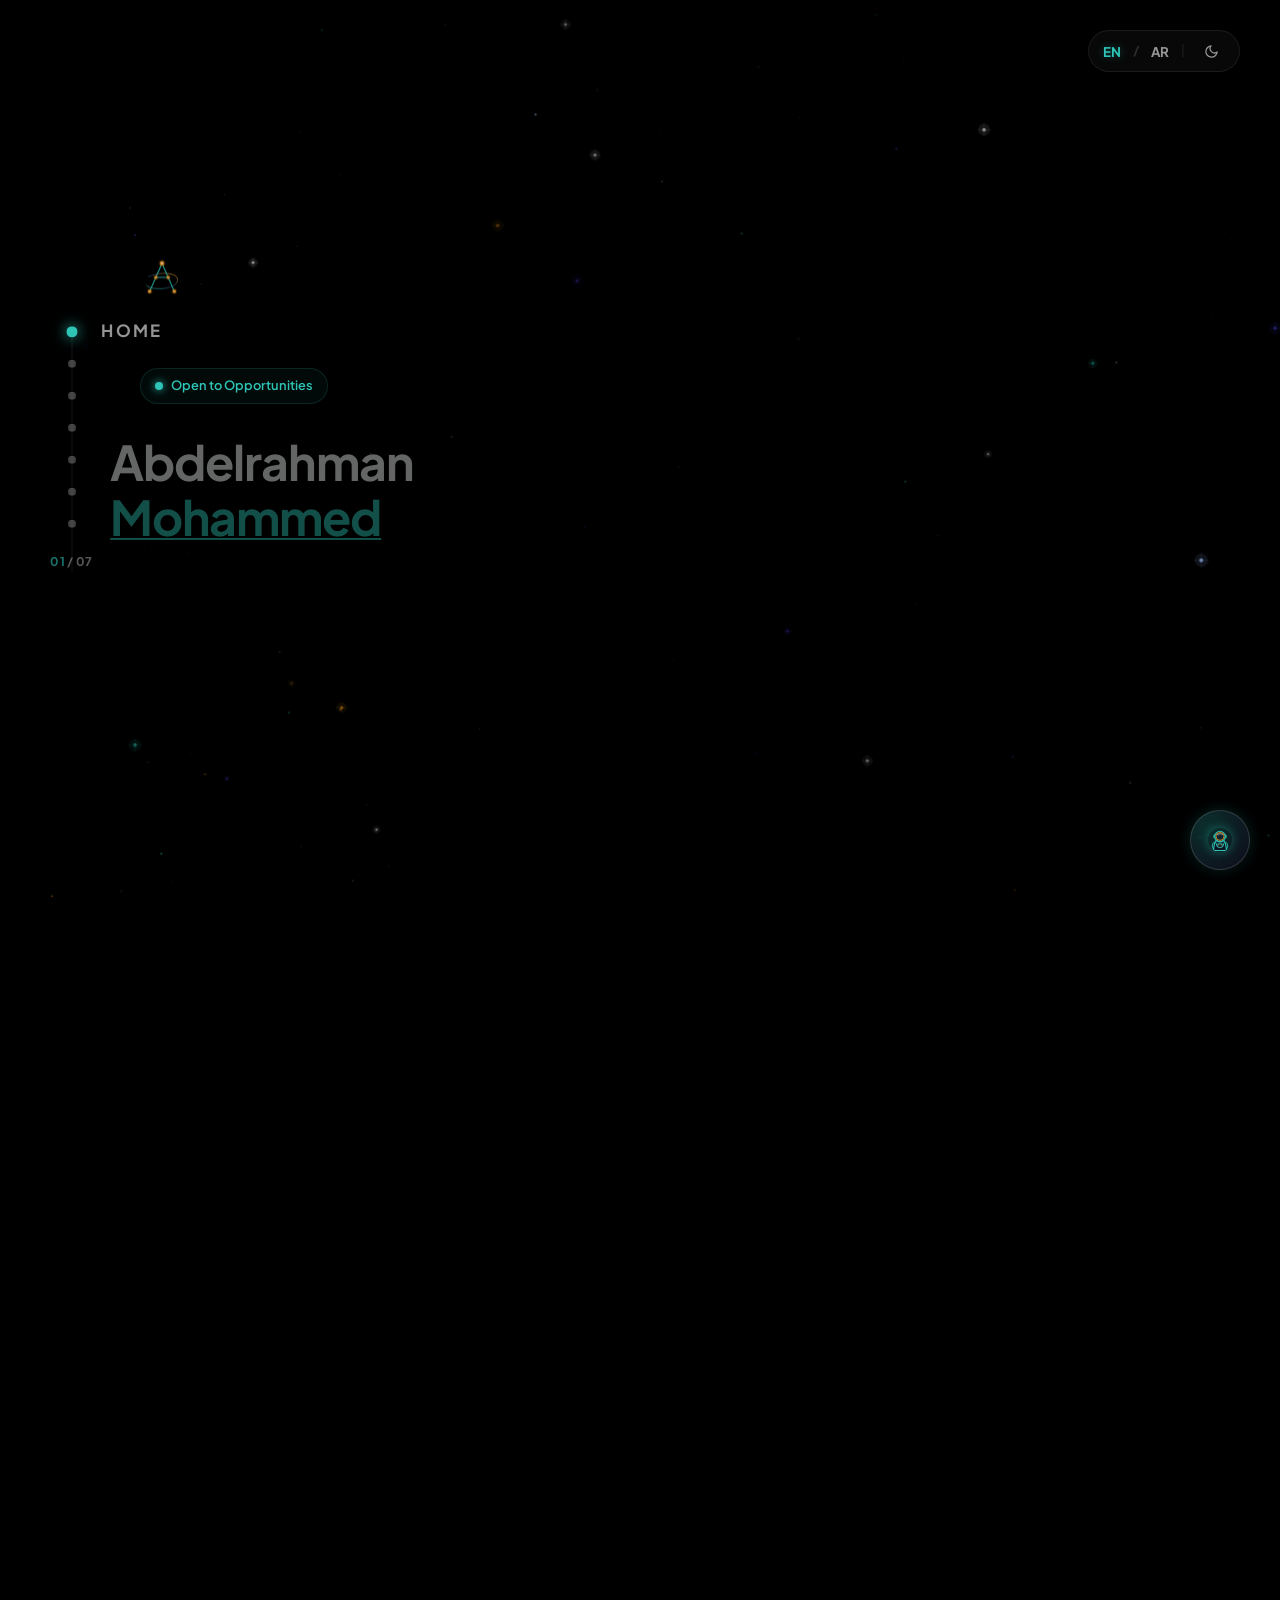
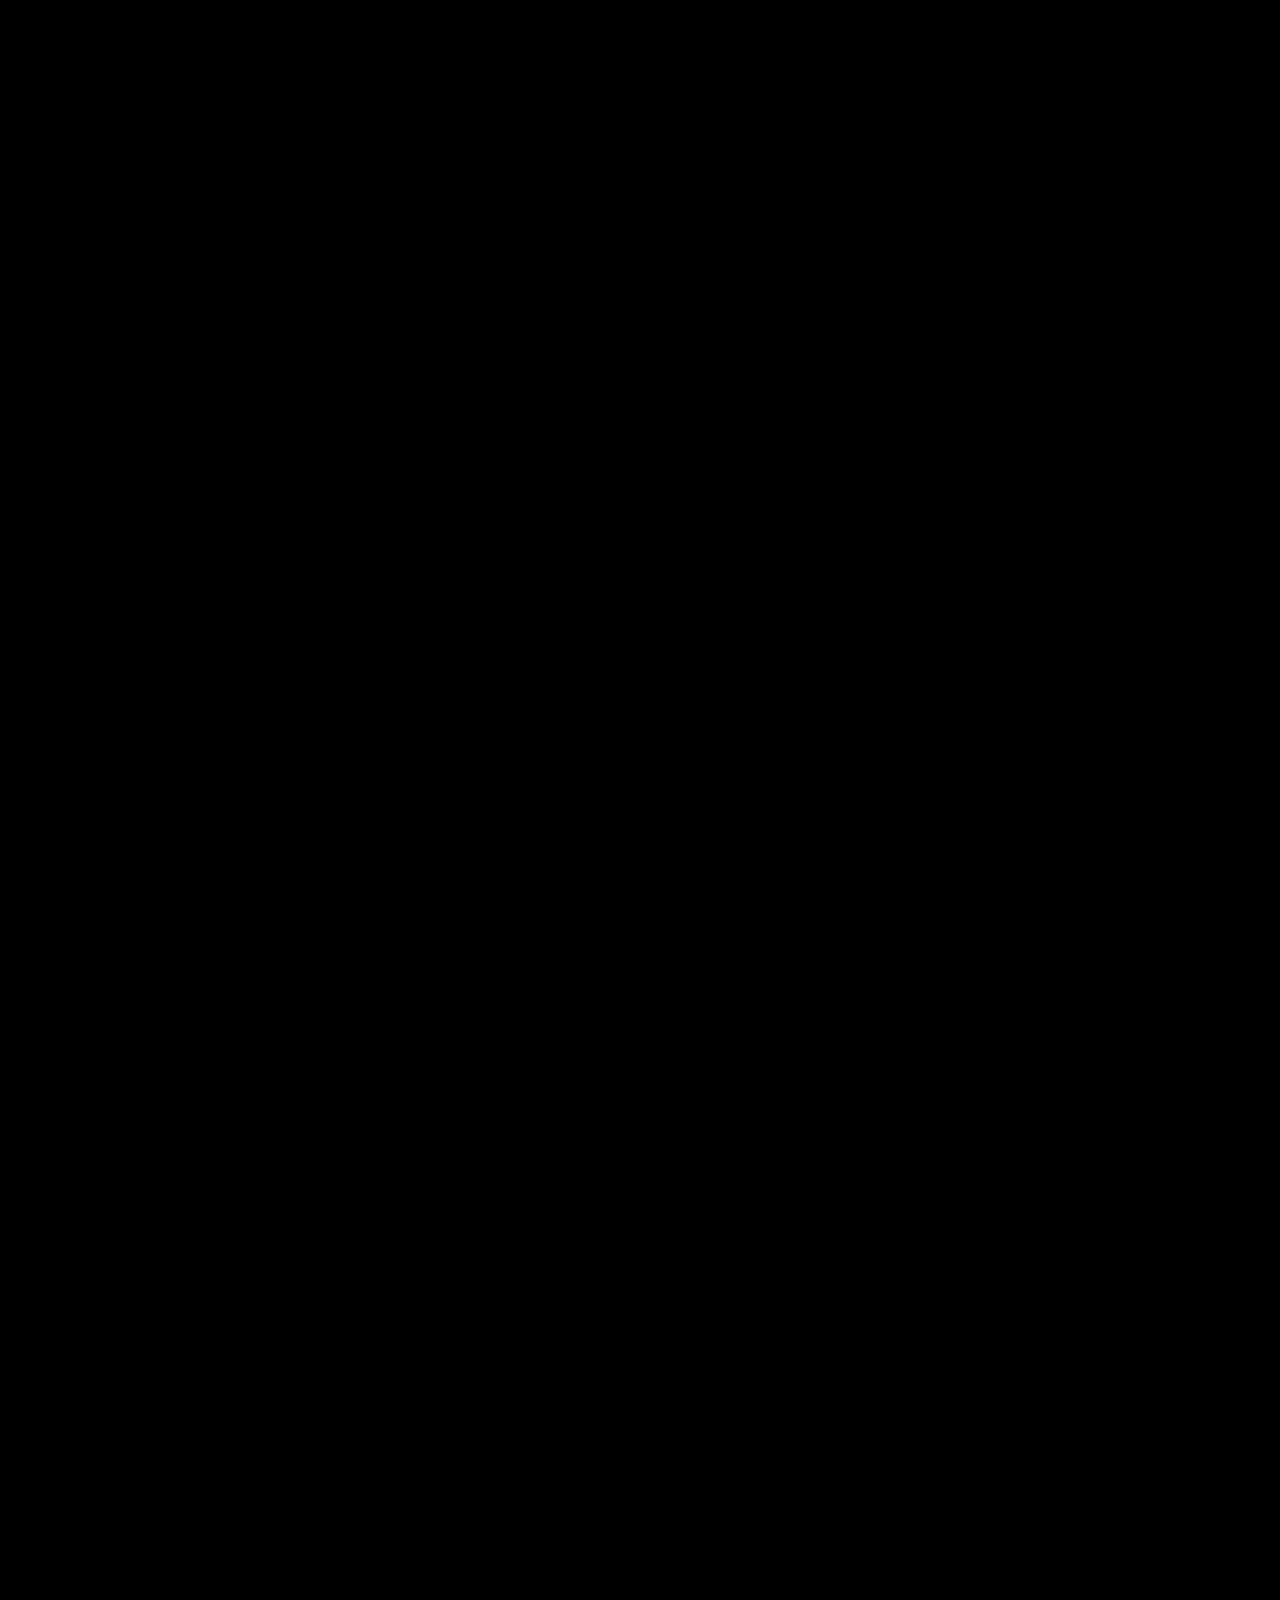
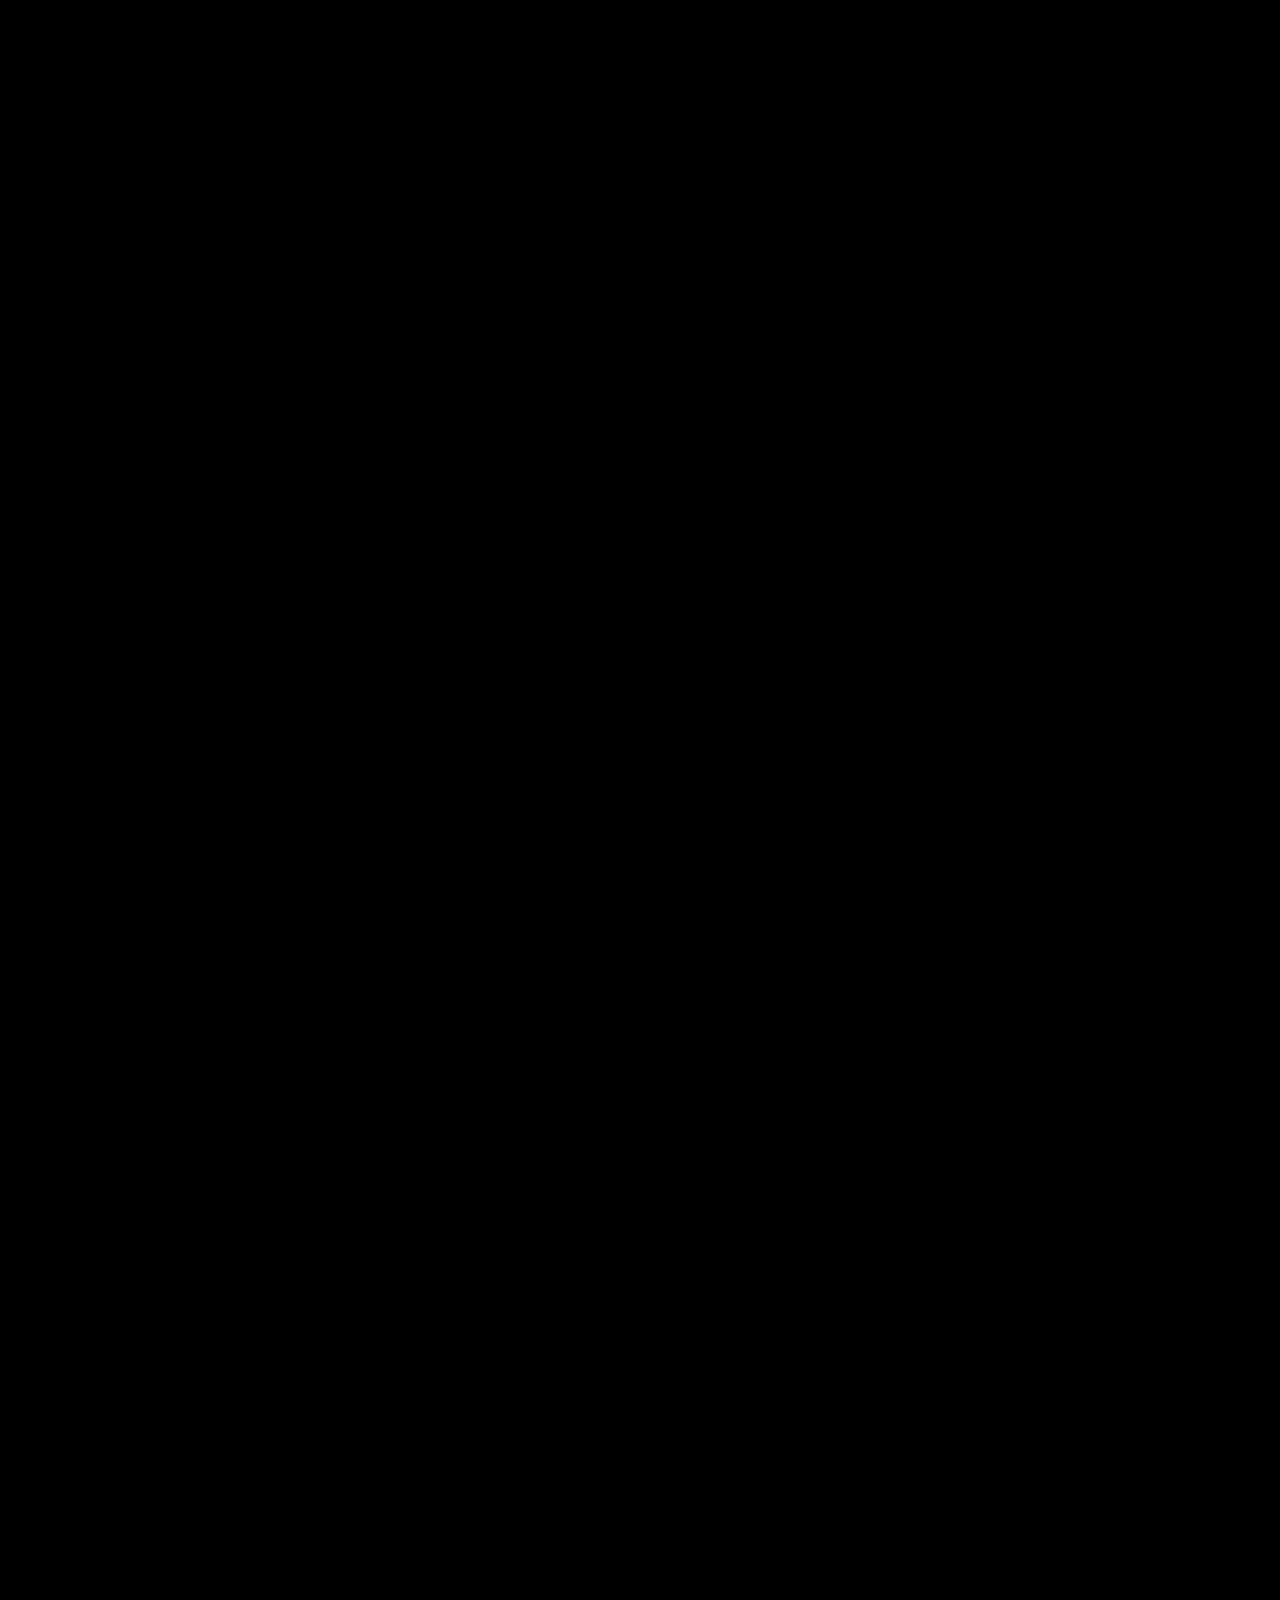
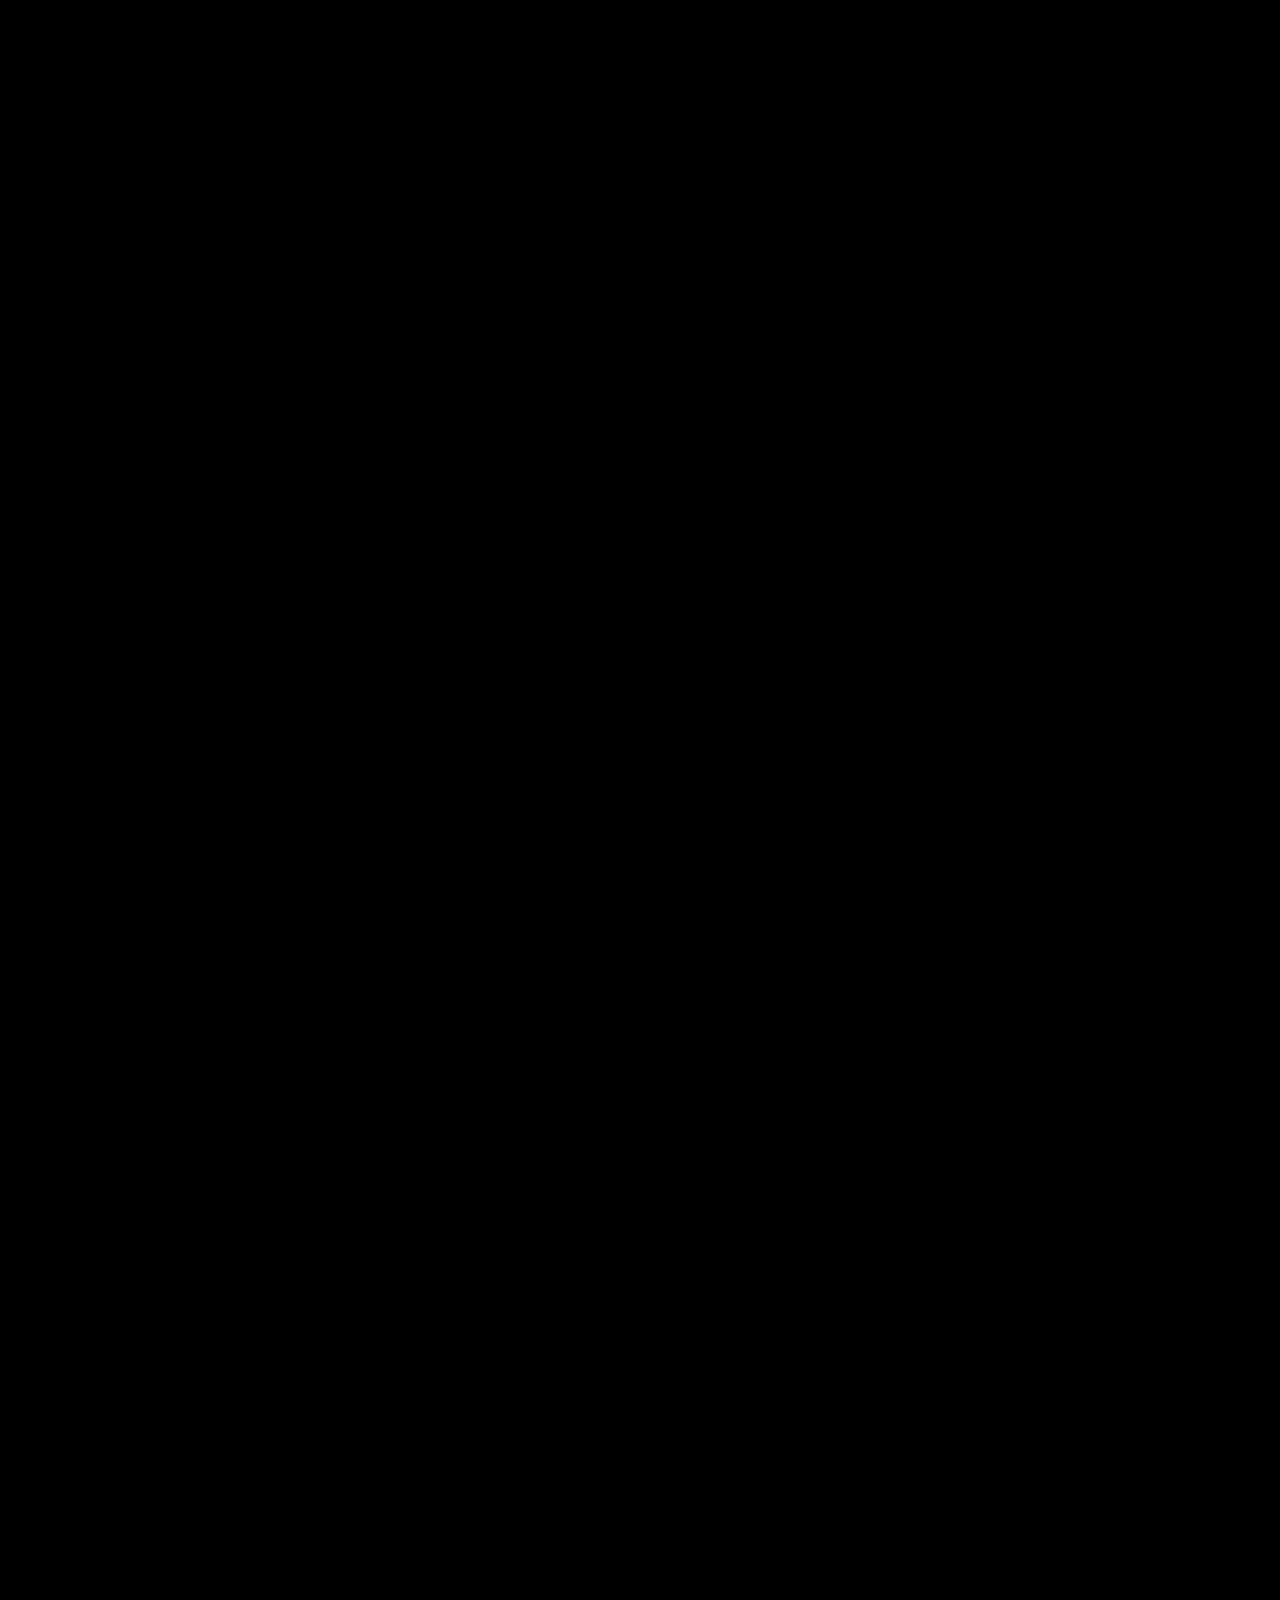
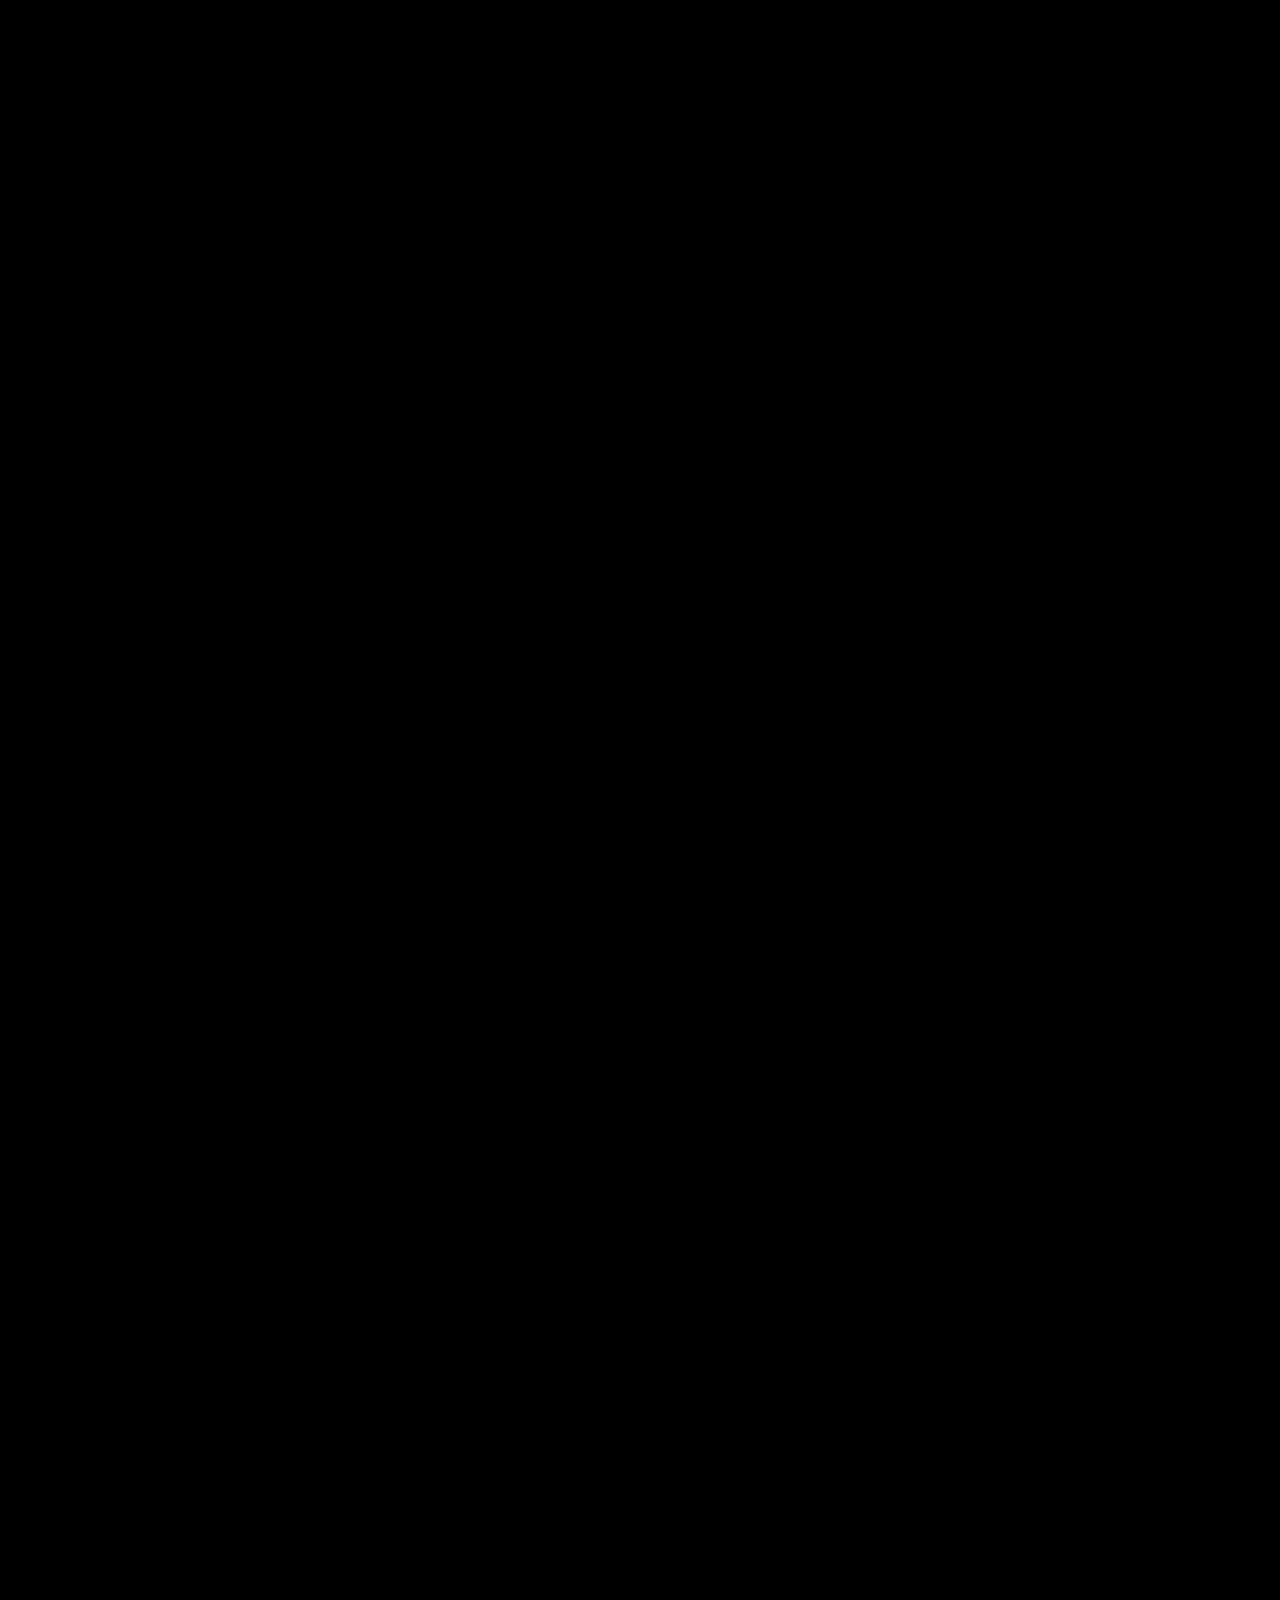
==== commit 9fa60ac7: "fix(mobile): resolve rocket/chat overlap, add bottom-sheet drag handles, safe area insets, and touch" ====
--- a/index.html
+++ b/index.html
@@ -2,7 +2,7 @@
 <html lang="en" class="preloading">
 <head>
   <meta charset="UTF-8" />
-  <meta name="viewport" content="width=device-width, initial-scale=1.0" />
+  <meta name="viewport" content="width=device-width, initial-scale=1.0, viewport-fit=cover" />
   <title>Abdelrahman Abdelhafez | Digital Marketing Strategist</title>
   <meta name="description" content="Portfolio of Abdelrahman Mohammed Abdelhafez | Digital Marketer, Marketing Strategist, and Content Planner." />
   <link rel="preload" href="fonts/LDIoaomQNQcsA88c7O9yZ4KMCoOg4Ko20yw.woff2" as="font" type="font/woff2" crossorigin />
@@ -1318,6 +1318,7 @@
   <div class="project-drawer" id="drawer-kyoko" aria-hidden="true">
     <div class="drawer-overlay"></div>
     <div class="drawer-panel" data-lenis-prevent>
+      <div class="drawer-drag-handle" aria-hidden="true"></div>
       <button class="drawer-close" aria-label="Close Case Study"><svg viewBox="0 0 24 24" fill="none" stroke="currentColor" stroke-width="2"><line x1="18" y1="6" x2="6" y2="18"/><line x1="6" y1="6" x2="18" y2="18"/></svg></button>
       <div class="drawer-inner">
         <div class="drawer-header">
@@ -1385,6 +1386,7 @@
   <div class="project-drawer" id="drawer-new-direction" aria-hidden="true">
     <div class="drawer-overlay"></div>
     <div class="drawer-panel" data-lenis-prevent>
+      <div class="drawer-drag-handle" aria-hidden="true"></div>
       <button class="drawer-close" aria-label="Close Case Study"><svg viewBox="0 0 24 24" fill="none" stroke="currentColor" stroke-width="2"><line x1="18" y1="6" x2="6" y2="18"/><line x1="6" y1="6" x2="18" y2="18"/></svg></button>
       <div class="drawer-inner">
         <div class="drawer-header">
@@ -1452,6 +1454,7 @@
   <div class="project-drawer" id="drawer-hosting" aria-hidden="true">
     <div class="drawer-overlay"></div>
     <div class="drawer-panel" data-lenis-prevent>
+      <div class="drawer-drag-handle" aria-hidden="true"></div>
       <button class="drawer-close" aria-label="Close Case Study"><svg viewBox="0 0 24 24" fill="none" stroke="currentColor" stroke-width="2"><line x1="18" y1="6" x2="6" y2="18"/><line x1="6" y1="6" x2="18" y2="18"/></svg></button>
       <div class="drawer-inner">
         <div class="drawer-header">
@@ -1513,6 +1516,7 @@
   <div class="project-drawer" id="drawer-toolkit-strategy" aria-hidden="true">
     <div class="drawer-overlay"></div>
     <div class="drawer-panel" data-lenis-prevent>
+      <div class="drawer-drag-handle" aria-hidden="true"></div>
       <button class="drawer-close" aria-label="Close Toolkit Details"><svg viewBox="0 0 24 24" fill="none" stroke="currentColor" stroke-width="2"><line x1="18" y1="6" x2="6" y2="18"/><line x1="6" y1="6" x2="18" y2="18"/></svg></button>
       <div class="drawer-inner">
         <div class="drawer-header">
@@ -1584,6 +1588,7 @@
   <div class="project-drawer" id="drawer-toolkit-content" aria-hidden="true">
     <div class="drawer-overlay"></div>
     <div class="drawer-panel" data-lenis-prevent>
+      <div class="drawer-drag-handle" aria-hidden="true"></div>
       <button class="drawer-close" aria-label="Close Toolkit Details"><svg viewBox="0 0 24 24" fill="none" stroke="currentColor" stroke-width="2"><line x1="18" y1="6" x2="6" y2="18"/><line x1="6" y1="6" x2="18" y2="18"/></svg></button>
       <div class="drawer-inner">
         <div class="drawer-header">
@@ -1654,6 +1659,7 @@
   <div class="project-drawer" id="drawer-toolkit-growth" aria-hidden="true">
     <div class="drawer-overlay"></div>
     <div class="drawer-panel" data-lenis-prevent>
+      <div class="drawer-drag-handle" aria-hidden="true"></div>
       <button class="drawer-close" aria-label="Close Toolkit Details"><svg viewBox="0 0 24 24" fill="none" stroke="currentColor" stroke-width="2"><line x1="18" y1="6" x2="6" y2="18"/><line x1="6" y1="6" x2="18" y2="18"/></svg></button>
       <div class="drawer-inner">
         <div class="drawer-header">
@@ -1724,6 +1730,7 @@
   <div class="project-drawer" id="drawer-toolkit-tools" aria-hidden="true">
     <div class="drawer-overlay"></div>
     <div class="drawer-panel" data-lenis-prevent>
+      <div class="drawer-drag-handle" aria-hidden="true"></div>
       <button class="drawer-close" aria-label="Close Toolkit Details"><svg viewBox="0 0 24 24" fill="none" stroke="currentColor" stroke-width="2"><line x1="18" y1="6" x2="6" y2="18"/><line x1="6" y1="6" x2="18" y2="18"/></svg></button>
       <div class="drawer-inner">
         <div class="drawer-header">
@@ -1789,6 +1796,7 @@
   <div class="project-drawer" id="drawer-toolkit-leadership" aria-hidden="true">
     <div class="drawer-overlay"></div>
     <div class="drawer-panel" data-lenis-prevent>
+      <div class="drawer-drag-handle" aria-hidden="true"></div>
       <button class="drawer-close" aria-label="Close Toolkit Details"><svg viewBox="0 0 24 24" fill="none" stroke="currentColor" stroke-width="2"><line x1="18" y1="6" x2="6" y2="18"/><line x1="6" y1="6" x2="18" y2="18"/></svg></button>
       <div class="drawer-inner">
         <div class="drawer-header">
@@ -1953,6 +1961,7 @@
   <div class="project-drawer" id="drawer-journey-concentrix" aria-hidden="true">
     <div class="drawer-overlay"></div>
     <div class="drawer-panel" data-lenis-prevent>
+      <div class="drawer-drag-handle" aria-hidden="true"></div>
       <button class="drawer-close" aria-label="Close details"><svg viewBox="0 0 24 24" fill="none" stroke="currentColor" stroke-width="2"><line x1="18" y1="6" x2="6" y2="18"/><line x1="6" y1="6" x2="18" y2="18"/></svg></button>
       <div class="drawer-inner">
         <div class="drawer-header">
@@ -2013,6 +2022,7 @@
   <div class="project-drawer" id="drawer-journey-tabby" aria-hidden="true">
     <div class="drawer-overlay"></div>
     <div class="drawer-panel" data-lenis-prevent>
+      <div class="drawer-drag-handle" aria-hidden="true"></div>
       <button class="drawer-close" aria-label="Close details"><svg viewBox="0 0 24 24" fill="none" stroke="currentColor" stroke-width="2"><line x1="18" y1="6" x2="6" y2="18"/><line x1="6" y1="6" x2="18" y2="18"/></svg></button>
       <div class="drawer-inner">
         <div class="drawer-header">
@@ -2073,6 +2083,7 @@
   <div class="project-drawer" id="drawer-journey-new-direction" aria-hidden="true">
     <div class="drawer-overlay"></div>
     <div class="drawer-panel" data-lenis-prevent>
+      <div class="drawer-drag-handle" aria-hidden="true"></div>
       <button class="drawer-close" aria-label="Close details"><svg viewBox="0 0 24 24" fill="none" stroke="currentColor" stroke-width="2"><line x1="18" y1="6" x2="6" y2="18"/><line x1="6" y1="6" x2="18" y2="18"/></svg></button>
       <div class="drawer-inner">
         <div class="drawer-header">
@@ -2133,6 +2144,7 @@
   <div class="project-drawer" id="drawer-journey-fine-stone" aria-hidden="true">
     <div class="drawer-overlay"></div>
     <div class="drawer-panel" data-lenis-prevent>
+      <div class="drawer-drag-handle" aria-hidden="true"></div>
       <button class="drawer-close" aria-label="Close details"><svg viewBox="0 0 24 24" fill="none" stroke="currentColor" stroke-width="2"><line x1="18" y1="6" x2="6" y2="18"/><line x1="6" y1="6" x2="18" y2="18"/></svg></button>
       <div class="drawer-inner">
         <div class="drawer-header">
@@ -2193,6 +2205,7 @@
   <div class="project-drawer" id="drawer-journey-resala" aria-hidden="true">
     <div class="drawer-overlay"></div>
     <div class="drawer-panel" data-lenis-prevent>
+      <div class="drawer-drag-handle" aria-hidden="true"></div>
       <button class="drawer-close" aria-label="Close details"><svg viewBox="0 0 24 24" fill="none" stroke="currentColor" stroke-width="2"><line x1="18" y1="6" x2="6" y2="18"/><line x1="6" y1="6" x2="18" y2="18"/></svg></button>
       <div class="drawer-inner">
         <div class="drawer-header">
--- a/style.min.css
+++ b/style.min.css
@@ -1 +1 @@
-@font-face{font-family:'IBM Plex Sans Arabic';font-style:normal;font-weight:400;font-display:swap;src:url(fonts/Qw3CZRtWPQCuHme67tEYUIx3Kh0PHR9N6Ys43PWrfQ.woff2) format('woff2');unicode-range:U+0600-06FF,U+0750-077F,U+0870-088E,U+0890-0891,U+0897-08E1,U+08E3-08FF,U+200C-200E,U+2010-2011,U+204F,U+2E41,U+FB50-FDFF,U+FE70-FE74,U+FE76-FEFC,U+102E0-102FB,U+10E60-10E7E,U+10EC2-10EC4,U+10EFC-10EFF,U+1EE00-1EE03,U+1EE05-1EE1F,U+1EE21-1EE22,U+1EE24,U+1EE27,U+1EE29-1EE32,U+1EE34-1EE37,U+1EE39,U+1EE3B,U+1EE42,U+1EE47,U+1EE49,U+1EE4B,U+1EE4D-1EE4F,U+1EE51-1EE52,U+1EE54,U+1EE57,U+1EE59,U+1EE5B,U+1EE5D,U+1EE5F,U+1EE61-1EE62,U+1EE64,U+1EE67-1EE6A,U+1EE6C-1EE72,U+1EE74-1EE77,U+1EE79-1EE7C,U+1EE7E,U+1EE80-1EE89,U+1EE8B-1EE9B,U+1EEA1-1EEA3,U+1EEA5-1EEA9,U+1EEAB-1EEBB,U+1EEF0-1EEF1;}@font-face{font-family:'IBM Plex Sans Arabic';font-style:normal;font-weight:400;font-display:swap;src:url(fonts/Qw3CZRtWPQCuHme67tEYUIx3Kh0PHR9N6Ysw3PWrfQ.woff2) format('woff2');unicode-range:U+0460-052F,U+1C80-1C8A,U+20B4,U+2DE0-2DFF,U+A640-A69F,U+FE2E-FE2F;}@font-face{font-family:'IBM Plex Sans Arabic';font-style:normal;font-weight:400;font-display:swap;src:url(fonts/Qw3CZRtWPQCuHme67tEYUIx3Kh0PHR9N6Ysz3PWrfQ.woff2) format('woff2');unicode-range:U+0100-02BA,U+02BD-02C5,U+02C7-02CC,U+02CE-02D7,U+02DD-02FF,U+0304,U+0308,U+0329,U+1D00-1DBF,U+1E00-1E9F,U+1EF2-1EFF,U+2020,U+20A0-20AB,U+20AD-20C0,U+2113,U+2C60-2C7F,U+A720-A7FF;}@font-face{font-family:'IBM Plex Sans Arabic';font-style:normal;font-weight:400;font-display:swap;src:url(fonts/Qw3CZRtWPQCuHme67tEYUIx3Kh0PHR9N6Ys93PU.woff2) format('woff2');unicode-range:U+0000-00FF,U+0131,U+0152-0153,U+02BB-02BC,U+02C6,U+02DA,U+02DC,U+0304,U+0308,U+0329,U+2000-206F,U+20AC,U+2122,U+2191,U+2193,U+2212,U+2215,U+FEFF,U+FFFD;}@font-face{font-family:'IBM Plex Sans Arabic';font-style:normal;font-weight:500;font-display:swap;src:url(fonts/Qw3NZRtWPQCuHme67tEYUIx3Kh0PHR9N6YPO_-CRXMR5Kw.woff2) format('woff2');unicode-range:U+0600-06FF,U+0750-077F,U+0870-088E,U+0890-0891,U+0897-08E1,U+08E3-08FF,U+200C-200E,U+2010-2011,U+204F,U+2E41,U+FB50-FDFF,U+FE70-FE74,U+FE76-FEFC,U+102E0-102FB,U+10E60-10E7E,U+10EC2-10EC4,U+10EFC-10EFF,U+1EE00-1EE03,U+1EE05-1EE1F,U+1EE21-1EE22,U+1EE24,U+1EE27,U+1EE29-1EE32,U+1EE34-1EE37,U+1EE39,U+1EE3B,U+1EE42,U+1EE47,U+1EE49,U+1EE4B,U+1EE4D-1EE4F,U+1EE51-1EE52,U+1EE54,U+1EE57,U+1EE59,U+1EE5B,U+1EE5D,U+1EE5F,U+1EE61-1EE62,U+1EE64,U+1EE67-1EE6A,U+1EE6C-1EE72,U+1EE74-1EE77,U+1EE79-1EE7C,U+1EE7E,U+1EE80-1EE89,U+1EE8B-1EE9B,U+1EEA1-1EEA3,U+1EEA5-1EEA9,U+1EEAB-1EEBB,U+1EEF0-1EEF1;}@font-face{font-family:'IBM Plex Sans Arabic';font-style:normal;font-weight:500;font-display:swap;src:url(fonts/Qw3NZRtWPQCuHme67tEYUIx3Kh0PHR9N6YPO_-CZXMR5Kw.woff2) format('woff2');unicode-range:U+0460-052F,U+1C80-1C8A,U+20B4,U+2DE0-2DFF,U+A640-A69F,U+FE2E-FE2F;}@font-face{font-family:'IBM Plex Sans Arabic';font-style:normal;font-weight:500;font-display:swap;src:url(fonts/Qw3NZRtWPQCuHme67tEYUIx3Kh0PHR9N6YPO_-CaXMR5Kw.woff2) format('woff2');unicode-range:U+0100-02BA,U+02BD-02C5,U+02C7-02CC,U+02CE-02D7,U+02DD-02FF,U+0304,U+0308,U+0329,U+1D00-1DBF,U+1E00-1E9F,U+1EF2-1EFF,U+2020,U+20A0-20AB,U+20AD-20C0,U+2113,U+2C60-2C7F,U+A720-A7FF;}@font-face{font-family:'IBM Plex Sans Arabic';font-style:normal;font-weight:500;font-display:swap;src:url(fonts/Qw3NZRtWPQCuHme67tEYUIx3Kh0PHR9N6YPO_-CUXMQ.woff2) format('woff2');unicode-range:U+0000-00FF,U+0131,U+0152-0153,U+02BB-02BC,U+02C6,U+02DA,U+02DC,U+0304,U+0308,U+0329,U+2000-206F,U+20AC,U+2122,U+2191,U+2193,U+2212,U+2215,U+FEFF,U+FFFD;}@font-face{font-family:'IBM Plex Sans Arabic';font-style:normal;font-weight:600;font-display:swap;src:url(fonts/Qw3NZRtWPQCuHme67tEYUIx3Kh0PHR9N6YPi-OCRXMR5Kw.woff2) format('woff2');unicode-range:U+0600-06FF,U+0750-077F,U+0870-088E,U+0890-0891,U+0897-08E1,U+08E3-08FF,U+200C-200E,U+2010-2011,U+204F,U+2E41,U+FB50-FDFF,U+FE70-FE74,U+FE76-FEFC,U+102E0-102FB,U+10E60-10E7E,U+10EC2-10EC4,U+10EFC-10EFF,U+1EE00-1EE03,U+1EE05-1EE1F,U+1EE21-1EE22,U+1EE24,U+1EE27,U+1EE29-1EE32,U+1EE34-1EE37,U+1EE39,U+1EE3B,U+1EE42,U+1EE47,U+1EE49,U+1EE4B,U+1EE4D-1EE4F,U+1EE51-1EE52,U+1EE54,U+1EE57,U+1EE59,U+1EE5B,U+1EE5D,U+1EE5F,U+1EE61-1EE62,U+1EE64,U+1EE67-1EE6A,U+1EE6C-1EE72,U+1EE74-1EE77,U+1EE79-1EE7C,U+1EE7E,U+1EE80-1EE89,U+1EE8B-1EE9B,U+1EEA1-1EEA3,U+1EEA5-1EEA9,U+1EEAB-1EEBB,U+1EEF0-1EEF1;}@font-face{font-family:'IBM Plex Sans Arabic';font-style:normal;font-weight:600;font-display:swap;src:url(fonts/Qw3NZRtWPQCuHme67tEYUIx3Kh0PHR9N6YPi-OCZXMR5Kw.woff2) format('woff2');unicode-range:U+0460-052F,U+1C80-1C8A,U+20B4,U+2DE0-2DFF,U+A640-A69F,U+FE2E-FE2F;}@font-face{font-family:'IBM Plex Sans Arabic';font-style:normal;font-weight:600;font-display:swap;src:url(fonts/Qw3NZRtWPQCuHme67tEYUIx3Kh0PHR9N6YPi-OCaXMR5Kw.woff2) format('woff2');unicode-range:U+0100-02BA,U+02BD-02C5,U+02C7-02CC,U+02CE-02D7,U+02DD-02FF,U+0304,U+0308,U+0329,U+1D00-1DBF,U+1E00-1E9F,U+1EF2-1EFF,U+2020,U+20A0-20AB,U+20AD-20C0,U+2113,U+2C60-2C7F,U+A720-A7FF;}@font-face{font-family:'IBM Plex Sans Arabic';font-style:normal;font-weight:600;font-display:swap;src:url(fonts/Qw3NZRtWPQCuHme67tEYUIx3Kh0PHR9N6YPi-OCUXMQ.woff2) format('woff2');unicode-range:U+0000-00FF,U+0131,U+0152-0153,U+02BB-02BC,U+02C6,U+02DA,U+02DC,U+0304,U+0308,U+0329,U+2000-206F,U+20AC,U+2122,U+2191,U+2193,U+2212,U+2215,U+FEFF,U+FFFD;}@font-face{font-family:'IBM Plex Sans Arabic';font-style:normal;font-weight:700;font-display:swap;src:url(fonts/Qw3NZRtWPQCuHme67tEYUIx3Kh0PHR9N6YOG-eCRXMR5Kw.woff2) format('woff2');unicode-range:U+0600-06FF,U+0750-077F,U+0870-088E,U+0890-0891,U+0897-08E1,U+08E3-08FF,U+200C-200E,U+2010-2011,U+204F,U+2E41,U+FB50-FDFF,U+FE70-FE74,U+FE76-FEFC,U+102E0-102FB,U+10E60-10E7E,U+10EC2-10EC4,U+10EFC-10EFF,U+1EE00-1EE03,U+1EE05-1EE1F,U+1EE21-1EE22,U+1EE24,U+1EE27,U+1EE29-1EE32,U+1EE34-1EE37,U+1EE39,U+1EE3B,U+1EE42,U+1EE47,U+1EE49,U+1EE4B,U+1EE4D-1EE4F,U+1EE51-1EE52,U+1EE54,U+1EE57,U+1EE59,U+1EE5B,U+1EE5D,U+1EE5F,U+1EE61-1EE62,U+1EE64,U+1EE67-1EE6A,U+1EE6C-1EE72,U+1EE74-1EE77,U+1EE79-1EE7C,U+1EE7E,U+1EE80-1EE89,U+1EE8B-1EE9B,U+1EEA1-1EEA3,U+1EEA5-1EEA9,U+1EEAB-1EEBB,U+1EEF0-1EEF1;}@font-face{font-family:'IBM Plex Sans Arabic';font-style:normal;font-weight:700;font-display:swap;src:url(fonts/Qw3NZRtWPQCuHme67tEYUIx3Kh0PHR9N6YOG-eCZXMR5Kw.woff2) format('woff2');unicode-range:U+0460-052F,U+1C80-1C8A,U+20B4,U+2DE0-2DFF,U+A640-A69F,U+FE2E-FE2F;}@font-face{font-family:'IBM Plex Sans Arabic';font-style:normal;font-weight:700;font-display:swap;src:url(fonts/Qw3NZRtWPQCuHme67tEYUIx3Kh0PHR9N6YOG-eCaXMR5Kw.woff2) format('woff2');unicode-range:U+0100-02BA,U+02BD-02C5,U+02C7-02CC,U+02CE-02D7,U+02DD-02FF,U+0304,U+0308,U+0329,U+1D00-1DBF,U+1E00-1E9F,U+1EF2-1EFF,U+2020,U+20A0-20AB,U+20AD-20C0,U+2113,U+2C60-2C7F,U+A720-A7FF;}@font-face{font-family:'IBM Plex Sans Arabic';font-style:normal;font-weight:700;font-display:swap;src:url(fonts/Qw3NZRtWPQCuHme67tEYUIx3Kh0PHR9N6YOG-eCUXMQ.woff2) format('woff2');unicode-range:U+0000-00FF,U+0131,U+0152-0153,U+02BB-02BC,U+02C6,U+02DA,U+02DC,U+0304,U+0308,U+0329,U+2000-206F,U+20AC,U+2122,U+2191,U+2193,U+2212,U+2215,U+FEFF,U+FFFD;}@font-face{font-family:'Plus Jakarta Sans';font-style:normal;font-weight:400;font-display:swap;src:url(fonts/LDIoaomQNQcsA88c7O9yZ4KMCoOg4Ko70yyygA.woff2) format('woff2');unicode-range:U+0460-052F,U+1C80-1C8A,U+20B4,U+2DE0-2DFF,U+A640-A69F,U+FE2E-FE2F;}@font-face{font-family:'Plus Jakarta Sans';font-style:normal;font-weight:400;font-display:swap;src:url(fonts/LDIoaomQNQcsA88c7O9yZ4KMCoOg4Ko50yyygA.woff2) format('woff2');unicode-range:U+0102-0103,U+0110-0111,U+0128-0129,U+0168-0169,U+01A0-01A1,U+01AF-01B0,U+0300-0301,U+0303-0304,U+0308-0309,U+0323,U+0329,U+1EA0-1EF9,U+20AB;}@font-face{font-family:'Plus Jakarta Sans';font-style:normal;font-weight:400;font-display:swap;src:url(fonts/LDIoaomQNQcsA88c7O9yZ4KMCoOg4Ko40yyygA.woff2) format('woff2');unicode-range:U+0100-02BA,U+02BD-02C5,U+02C7-02CC,U+02CE-02D7,U+02DD-02FF,U+0304,U+0308,U+0329,U+1D00-1DBF,U+1E00-1E9F,U+1EF2-1EFF,U+2020,U+20A0-20AB,U+20AD-20C0,U+2113,U+2C60-2C7F,U+A720-A7FF;}@font-face{font-family:'Plus Jakarta Sans';font-style:normal;font-weight:400;font-display:swap;src:url(fonts/LDIoaomQNQcsA88c7O9yZ4KMCoOg4Ko20yw.woff2) format('woff2');unicode-range:U+0000-00FF,U+0131,U+0152-0153,U+02BB-02BC,U+02C6,U+02DA,U+02DC,U+0304,U+0308,U+0329,U+2000-206F,U+20AC,U+2122,U+2191,U+2193,U+2212,U+2215,U+FEFF,U+FFFD;}@font-face{font-family:'Plus Jakarta Sans';font-style:normal;font-weight:500;font-display:swap;src:url(fonts/LDIoaomQNQcsA88c7O9yZ4KMCoOg4Ko70yyygA.woff2) format('woff2');unicode-range:U+0460-052F,U+1C80-1C8A,U+20B4,U+2DE0-2DFF,U+A640-A69F,U+FE2E-FE2F;}@font-face{font-family:'Plus Jakarta Sans';font-style:normal;font-weight:500;font-display:swap;src:url(fonts/LDIoaomQNQcsA88c7O9yZ4KMCoOg4Ko50yyygA.woff2) format('woff2');unicode-range:U+0102-0103,U+0110-0111,U+0128-0129,U+0168-0169,U+01A0-01A1,U+01AF-01B0,U+0300-0301,U+0303-0304,U+0308-0309,U+0323,U+0329,U+1EA0-1EF9,U+20AB;}@font-face{font-family:'Plus Jakarta Sans';font-style:normal;font-weight:500;font-display:swap;src:url(fonts/LDIoaomQNQcsA88c7O9yZ4KMCoOg4Ko40yyygA.woff2) format('woff2');unicode-range:U+0100-02BA,U+02BD-02C5,U+02C7-02CC,U+02CE-02D7,U+02DD-02FF,U+0304,U+0308,U+0329,U+1D00-1DBF,U+1E00-1E9F,U+1EF2-1EFF,U+2020,U+20A0-20AB,U+20AD-20C0,U+2113,U+2C60-2C7F,U+A720-A7FF;}@font-face{font-family:'Plus Jakarta Sans';font-style:normal;font-weight:500;font-display:swap;src:url(fonts/LDIoaomQNQcsA88c7O9yZ4KMCoOg4Ko20yw.woff2) format('woff2');unicode-range:U+0000-00FF,U+0131,U+0152-0153,U+02BB-02BC,U+02C6,U+02DA,U+02DC,U+0304,U+0308,U+0329,U+2000-206F,U+20AC,U+2122,U+2191,U+2193,U+2212,U+2215,U+FEFF,U+FFFD;}@font-face{font-family:'Plus Jakarta Sans';font-style:normal;font-weight:600;font-display:swap;src:url(fonts/LDIoaomQNQcsA88c7O9yZ4KMCoOg4Ko70yyygA.woff2) format('woff2');unicode-range:U+0460-052F,U+1C80-1C8A,U+20B4,U+2DE0-2DFF,U+A640-A69F,U+FE2E-FE2F;}@font-face{font-family:'Plus Jakarta Sans';font-style:normal;font-weight:600;font-display:swap;src:url(fonts/LDIoaomQNQcsA88c7O9yZ4KMCoOg4Ko50yyygA.woff2) format('woff2');unicode-range:U+0102-0103,U+0110-0111,U+0128-0129,U+0168-0169,U+01A0-01A1,U+01AF-01B0,U+0300-0301,U+0303-0304,U+0308-0309,U+0323,U+0329,U+1EA0-1EF9,U+20AB;}@font-face{font-family:'Plus Jakarta Sans';font-style:normal;font-weight:600;font-display:swap;src:url(fonts/LDIoaomQNQcsA88c7O9yZ4KMCoOg4Ko40yyygA.woff2) format('woff2');unicode-range:U+0100-02BA,U+02BD-02C5,U+02C7-02CC,U+02CE-02D7,U+02DD-02FF,U+0304,U+0308,U+0329,U+1D00-1DBF,U+1E00-1E9F,U+1EF2-1EFF,U+2020,U+20A0-20AB,U+20AD-20C0,U+2113,U+2C60-2C7F,U+A720-A7FF;}@font-face{font-family:'Plus Jakarta Sans';font-style:normal;font-weight:600;font-display:swap;src:url(fonts/LDIoaomQNQcsA88c7O9yZ4KMCoOg4Ko20yw.woff2) format('woff2');unicode-range:U+0000-00FF,U+0131,U+0152-0153,U+02BB-02BC,U+02C6,U+02DA,U+02DC,U+0304,U+0308,U+0329,U+2000-206F,U+20AC,U+2122,U+2191,U+2193,U+2212,U+2215,U+FEFF,U+FFFD;}@font-face{font-family:'Plus Jakarta Sans';font-style:normal;font-weight:700;font-display:swap;src:url(fonts/LDIoaomQNQcsA88c7O9yZ4KMCoOg4Ko70yyygA.woff2) format('woff2');unicode-range:U+0460-052F,U+1C80-1C8A,U+20B4,U+2DE0-2DFF,U+A640-A69F,U+FE2E-FE2F;}@font-face{font-family:'Plus Jakarta Sans';font-style:normal;font-weight:700;font-display:swap;src:url(fonts/LDIoaomQNQcsA88c7O9yZ4KMCoOg4Ko50yyygA.woff2) format('woff2');unicode-range:U+0102-0103,U+0110-0111,U+0128-0129,U+0168-0169,U+01A0-01A1,U+01AF-01B0,U+0300-0301,U+0303-0304,U+0308-0309,U+0323,U+0329,U+1EA0-1EF9,U+20AB;}@font-face{font-family:'Plus Jakarta Sans';font-style:normal;font-weight:700;font-display:swap;src:url(fonts/LDIoaomQNQcsA88c7O9yZ4KMCoOg4Ko40yyygA.woff2) format('woff2');unicode-range:U+0100-02BA,U+02BD-02C5,U+02C7-02CC,U+02CE-02D7,U+02DD-02FF,U+0304,U+0308,U+0329,U+1D00-1DBF,U+1E00-1E9F,U+1EF2-1EFF,U+2020,U+20A0-20AB,U+20AD-20C0,U+2113,U+2C60-2C7F,U+A720-A7FF;}@font-face{font-family:'Plus Jakarta Sans';font-style:normal;font-weight:700;font-display:swap;src:url(fonts/LDIoaomQNQcsA88c7O9yZ4KMCoOg4Ko20yw.woff2) format('woff2');unicode-range:U+0000-00FF,U+0131,U+0152-0153,U+02BB-02BC,U+02C6,U+02DA,U+02DC,U+0304,U+0308,U+0329,U+2000-206F,U+20AC,U+2122,U+2191,U+2193,U+2212,U+2215,U+FEFF,U+FFFD;}@font-face{font-family:'Plus Jakarta Sans';font-style:normal;font-weight:800;font-display:swap;src:url(fonts/LDIoaomQNQcsA88c7O9yZ4KMCoOg4Ko70yyygA.woff2) format('woff2');unicode-range:U+0460-052F,U+1C80-1C8A,U+20B4,U+2DE0-2DFF,U+A640-A69F,U+FE2E-FE2F;}@font-face{font-family:'Plus Jakarta Sans';font-style:normal;font-weight:800;font-display:swap;src:url(fonts/LDIoaomQNQcsA88c7O9yZ4KMCoOg4Ko50yyygA.woff2) format('woff2');unicode-range:U+0102-0103,U+0110-0111,U+0128-0129,U+0168-0169,U+01A0-01A1,U+01AF-01B0,U+0300-0301,U+0303-0304,U+0308-0309,U+0323,U+0329,U+1EA0-1EF9,U+20AB;}@font-face{font-family:'Plus Jakarta Sans';font-style:normal;font-weight:800;font-display:swap;src:url(fonts/LDIoaomQNQcsA88c7O9yZ4KMCoOg4Ko40yyygA.woff2) format('woff2');unicode-range:U+0100-02BA,U+02BD-02C5,U+02C7-02CC,U+02CE-02D7,U+02DD-02FF,U+0304,U+0308,U+0329,U+1D00-1DBF,U+1E00-1E9F,U+1EF2-1EFF,U+2020,U+20A0-20AB,U+20AD-20C0,U+2113,U+2C60-2C7F,U+A720-A7FF;}@font-face{font-family:'Plus Jakarta Sans';font-style:normal;font-weight:800;font-display:swap;src:url(fonts/LDIoaomQNQcsA88c7O9yZ4KMCoOg4Ko20yw.woff2) format('woff2');unicode-range:U+0000-00FF,U+0131,U+0152-0153,U+02BB-02BC,U+02C6,U+02DA,U+02DC,U+0304,U+0308,U+0329,U+2000-206F,U+20AC,U+2122,U+2191,U+2193,U+2212,U+2215,U+FEFF,U+FFFD;}:root{--astro-border:#2EC4B6;--astro-helmet-bg:#0D1321;--astro-visor-border:#FF9F1C;--astro-visor-bg:rgba(46,196,182,0.08);--astro-visor-reflect:#F8F9FA;--astro-ear-bg:#274C77;--astro-suit-bg:#0D1321;--astro-collar-bg:#274C77;--astro-console-bg:rgba(255,159,28,0.1);--astro-button-1:#FF9F1C;--astro-button-2:#2EC4B6;--astro-button-3:#F8F9FA;--bg-primary:#000000;--bg-card:rgba(13,19,33,0.88);--bg-card-hover:rgba(24,34,56,0.95);--border-color:rgba(248,249,250,0.08);--border-hover:rgba(255,159,28,0.5);--color-gold:#FF9F1C;--color-cyan:#2EC4B6;--color-cyan-rgb:46,196,182;--color-purple:#274C77;--color-violet:#7C3AED;--color-violet-rgb:124,58,237;--text-primary:#F8F9FA;--text-muted:rgba(248,249,250,0.6);--text-dark:#274C77;--font-heading:'Plus Jakarta Sans',sans-serif;--font-body:'Plus Jakarta Sans',sans-serif;--ease-out-expo:cubic-bezier(0.16,1,0.3,1);--ease-in-circ:cubic-bezier(0.55,0,1,0.45);--ease-spring:cubic-bezier(0.34,1.56,0.64,1);--z-below:-2;--z-ground:-1;--z-cloud:0;--z-content:1;--z-sticky:100;--z-dock:999;--z-nav:1000;--z-overlay:10000;--z-burger:10002;--z-drawer:50000;--z-lightbox:100000;--z-preloader:200000;--z-skip:999999;--space-1:4px;--space-2:8px;--space-3:12px;--space-4:16px;--space-5:24px;--space-6:32px;--space-7:48px;--space-8:64px;--radius-sm:6px;--radius-md:12px;--radius-lg:20px;--radius-xl:28px;--radius-full:9999px;--color-gold-rgb:255,159,28;--color-navy-rgb:30,61,97;--color-navy:#1e3d61;--color-online:var(--color-cyan);--bg-deep:#030712;--bg-drawer:#080c16;--transition-smooth:opacity 0.6s var(--ease-out-expo),transform 0.6s var(--ease-out-expo),background-color 0.4s ease,border-color 0.4s ease,box-shadow 0.4s ease,color 0.3s ease;--transition-fast:opacity 0.22s var(--ease-out-expo),transform 0.22s var(--ease-out-expo),background-color 0.22s ease,border-color 0.22s ease,box-shadow 0.22s ease,color 0.22s ease;--transition-hover:transform 0.35s var(--ease-spring),box-shadow 0.35s ease,border-color 0.25s ease;}*{box-sizing:border-box;margin:0;padding:0;}html{background-color:var(--bg-primary);scroll-behavior:auto !important;overflow-x:hidden;width:100%;scrollbar-width:thin;scrollbar-color:var(--color-cyan) var(--bg-primary);}body{background-color:transparent;color:var(--text-primary);font-family:var(--font-body);line-height:1.7;overflow-x:hidden;-webkit-font-smoothing:antialiased;}::-webkit-scrollbar{width:6px;}::-webkit-scrollbar-track{background:var(--bg-primary);}::-webkit-scrollbar-thumb{background:linear-gradient(180deg,rgba(var(--color-cyan-rgb),0.4) 0%,rgba(var(--color-violet-rgb),0.3) 100%);border-radius:var(--radius-full);border:1px solid rgba(255,255,255,0.05);transition:var(--transition-fast);}::-webkit-scrollbar-thumb:hover{background:linear-gradient(180deg,var(--color-cyan) 0%,var(--color-violet) 100%);box-shadow:0 0 8px rgba(var(--color-cyan-rgb),0.4);}::selection{background-color:rgba(var(--color-cyan-rgb),0.3);color:#ffffff;}::-moz-selection{background-color:rgba(var(--color-cyan-rgb),0.3);color:#ffffff;}a{color:inherit;text-decoration:none;transition:var(--transition-fast);}img{max-width:100%;height:auto;display:block;}button,input,textarea{font-family:inherit;background:none;border:none;outline:none;color:inherit;}*:focus-visible{outline:2px solid var(--color-cyan);outline-offset:3px;box-shadow:0 0 0 4px rgba(var(--color-cyan-rgb),0.15);}.skip-link{position:absolute;top:-100px;left:50%;transform:translateX(-50%);background:var(--color-cyan);color:#000000;padding:10px 20px;border-radius:0 0 8px 8px;font-weight:bold;z-index:var(--z-skip);transition:top 0.3s ease;}.skip-link:focus{top:0;outline:2px solid #ffffff;outline-offset:-4px;}#particle-canvas{position:fixed;top:0;left:0;width:100%;height:100%;z-index:var(--z-below);pointer-events:none;opacity:0.35;}#preloader{position:fixed;top:0;left:0;width:100%;height:100%;background:#030712;background:radial-gradient(circle at center,#0a0f1d 0%,#02040a 100%);z-index:var(--z-preloader);display:flex;justify-content:center;align-items:center;overflow:hidden;transition:opacity 0.8s cubic-bezier(0.16,1,0.3,1),transform 0.8s cubic-bezier(0.16,1,0.3,1);}#preloader::before{content:'';position:absolute;width:600px;height:600px;background:radial-gradient(circle,rgba(46,196,182,0.09) 0%,transparent 70%);top:-100px;left:-100px;border-radius:50%;filter:blur(80px);animation:preloaderNebula 20s ease-in-out infinite alternate;pointer-events:none;z-index:var(--z-content);}#preloader::after{content:'';position:absolute;width:700px;height:700px;background:radial-gradient(circle,rgba(124,58,237,0.07) 0%,transparent 70%);bottom:-150px;right:-150px;border-radius:50%;filter:blur(100px);animation:preloaderNebula 25s ease-in-out infinite alternate-reverse;pointer-events:none;z-index:var(--z-content);}@keyframes preloaderNebula{0%{transform:translate(0,0) scale(1);}50%{transform:translate(50px,-30px) scale(1.1);}100%{transform:translate(-30px,40px) scale(0.95);}}.preloader-content{position:relative;z-index:var(--z-content);background:rgba(10,17,32,0.95);border:1px solid rgba(255,255,255,0.08);border-top:1px solid rgba(255,255,255,0.18);padding:48px 56px;border-radius:28px;box-shadow:0 30px 70px rgba(0,0,0,0.5),inset 0 1px 0 rgba(255,255,255,0.05);display:flex;flex-direction:column;align-items:center;gap:28px;transition:var(--transition-smooth);}.preloader-logo{height:72px;width:72px;opacity:0;transform:scale(0.8) translateY(20px);filter:drop-shadow(0 0 20px rgba(46,196,182,0.15));}.constellation-logo{display:block;aspect-ratio:1 / 1;}.logo-lines{stroke-dasharray:240;stroke-dashoffset:240;}.logo-orbit{stroke-dasharray:280;stroke-dashoffset:280;}.logo-star{opacity:0;transform-origin:center;}.constellation-logo .star-1{transform-origin:22px 82px;}.constellation-logo .star-2{transform-origin:36px 50px;}.constellation-logo .star-3{transform-origin:50px 18px;}.constellation-logo .star-4{transform-origin:64px 50px;}.constellation-logo .star-5{transform-origin:78px 82px;}.logo-star circle[filter]{animation:constellationStarGlow 4s ease-in-out infinite alternate;}.constellation-logo .star-1 circle[filter]{animation-delay:0.2s;}.constellation-logo .star-2 circle[filter]{animation-delay:0.6s;}.constellation-logo .star-3 circle[filter]{animation-delay:1.0s;}.constellation-logo .star-4 circle[filter]{animation-delay:1.4s;}.constellation-logo .star-5 circle[filter]{animation-delay:1.8s;}@keyframes constellationStarGlow{0%{r:3px;opacity:0.6;}100%{r:5.5px;opacity:1;}}.constellation-logo{cursor:pointer;}.logo-lines,.logo-orbit,.logo-star{transition:stroke 0.3s ease,stroke-width 0.3s ease,filter 0.3s ease,transform 0.3s cubic-bezier(0.34,1.56,0.64,1);}.constellation-logo:hover .logo-lines{stroke-width:3.2px;filter:drop-shadow(0 0 5px var(--color-cyan,#2ec4b6));}.constellation-logo:hover .logo-orbit{stroke-width:2.2px;filter:drop-shadow(0 0 4px var(--color-purple,#7c3aed));}.constellation-logo:hover .logo-star{transform:scale(1.22);}.preloader-bar-wrap{width:240px;height:3px;background:rgba(255,255,255,0.04);overflow:hidden;border-radius:10px;box-shadow:inset 0 1px 2px rgba(0,0,0,0.4);}.preloader-bar{width:0%;height:100%;background:linear-gradient(90deg,var(--color-cyan) 0%,var(--color-purple) 50%,var(--color-gold) 100%);box-shadow:0 0 12px rgba(46,196,182,0.8);border-radius:10px;position:relative;}.preloader-bar::after{content:'';position:absolute;top:0;left:0;width:100%;height:100%;background:linear-gradient(90deg,transparent,rgba(255,255,255,0.4),transparent);transform:translateX(-100%);animation:preloaderBarShimmer 1.5s infinite linear;}@keyframes preloaderBarShimmer{0%{transform:translateX(-100%);}100%{transform:translateX(100%);}}.no-gsap .preloader-logo{animation:logoReveal 1.2s forwards cubic-bezier(0.16,1,0.3,1);}.no-gsap .logo-lines{animation:drawConstellationLines 2.2s cubic-bezier(0.16,1,0.3,1) forwards;}.no-gsap .logo-orbit{animation:drawConstellationOrbit 2.8s cubic-bezier(0.16,1,0.3,1) 0.2s forwards;}.no-gsap .logo-star{animation:fadeConstellationStar 0.8s cubic-bezier(0.16,1,0.3,1) forwards;}.no-gsap .preloader-bar{animation:barProgress 1.6s cubic-bezier(0.65,0.05,0.36,1) forwards;}.no-gsap .constellation-logo .star-1{animation-delay:0.6s;}.no-gsap .constellation-logo .star-2{animation-delay:0.8s;}.no-gsap .constellation-logo .star-3{animation-delay:1.0s;}.no-gsap .constellation-logo .star-4{animation-delay:1.2s;}.no-gsap .constellation-logo .star-5{animation-delay:1.4s;}@keyframes logoReveal{to{opacity:1;transform:scale(1) translateY(0);}}@keyframes drawConstellationLines{to{stroke-dashoffset:0;}}@keyframes drawConstellationOrbit{to{stroke-dashoffset:0;}}@keyframes fadeConstellationStar{from{opacity:0;transform:scale(0.3);}to{opacity:1;transform:scale(1);}}@keyframes barProgress{to{width:100%;}}.scroll-progress-bar{position:fixed;top:0;left:0;height:3px;background:linear-gradient(90deg,var(--color-gold) 0%,var(--color-cyan) 50%,var(--color-purple) 100%);z-index:var(--z-sticky);width:0%;transition:width 0.1s ease-out;}#preloader.loaded{opacity:0;pointer-events:none;}.app-container{display:flex;flex-direction:column;max-width:1400px;margin:0 auto;padding:0 40px 0 140px;position:relative;z-index:var(--z-content);}.nav-spine{position:fixed;left:50px;top:50%;transform:translateY(-50%);z-index:var(--z-nav);display:flex;flex-direction:column;align-items:center;}.spine-line{position:absolute;top:0;bottom:0;left:50%;width:1px;background:rgba(255,255,255,0.08);transform:translateX(-50%);z-index:var(--z-ground);}.spine-active-line{position:absolute;left:50%;width:2px;background:linear-gradient(180deg,var(--color-cyan),var(--color-purple));transform:translateX(-50%);z-index:var(--z-ground);height:0px;border-radius:1px;box-shadow:0 0 10px rgba(var(--color-cyan-rgb),0.6);transition:height 0.45s cubic-bezier(0.16,1,0.3,1),top 0.45s cubic-bezier(0.16,1,0.3,1);pointer-events:none;}.spine-list{list-style:none;display:flex;flex-direction:column;gap:24px;}.spine-dot{display:block;width:8px;height:8px;border-radius:50%;background:rgba(255,255,255,0.25);border:1px solid transparent;position:relative;transition:transform 0.4s cubic-bezier(0.16,1,0.3,1),background-color 0.4s cubic-bezier(0.16,1,0.3,1),box-shadow 0.4s cubic-bezier(0.16,1,0.3,1),border-color 0.4s cubic-bezier(0.16,1,0.3,1);}.spine-dot::after{content:attr(data-title);position:absolute;left:24px;top:50%;transform:translateY(-50%) translateX(-8px);font-family:var(--font-heading);font-size:0.75rem;font-weight:700;letter-spacing:0.1em;text-transform:uppercase;color:var(--text-muted);opacity:0;pointer-events:none;white-space:nowrap;transition:opacity 0.3s ease,transform 0.3s ease;}.spine-dot:hover::after,.spine-dot.active::after{opacity:1;transform:translateY(-50%) translateX(0);}.spine-dot:hover,.spine-dot.active{background:var(--text-primary);transform:scale(1.4);box-shadow:0 0 8px rgba(255,255,255,0.5);}.spine-dot.active{background:var(--color-cyan);box-shadow:0 0 10px var(--color-cyan);}.main-content{width:100%;padding:0;}.content-section{display:flex;flex-direction:column;justify-content:center;padding:80px 0;}.section-divider{width:100%;height:1px;background:linear-gradient(90deg,rgba(255,255,255,0) 0%,rgba(255,255,255,0.08) 25%,rgba(255,255,255,0.08) 75%,rgba(255,255,255,0) 100% );position:relative;margin:10px 0;}.section-divider::before{content:'';position:absolute;top:50%;left:10%;width:4px;height:4px;background:var(--color-cyan);border-radius:50%;transform:translateY(-50%);box-shadow:0 0 8px var(--color-cyan);}.section-divider::after{content:'';position:absolute;top:50%;right:10%;width:4px;height:4px;background:var(--color-purple);border-radius:50%;transform:translateY(-50%);box-shadow:0 0 8px var(--color-purple);}.hero-section{display:flex;flex-direction:column;justify-content:center;min-height:100vh;max-width:700px;}.hero-brand-header{display:flex;align-items:center;gap:24px;margin-bottom:40px;}.badge-status{display:inline-flex;align-items:center;gap:8px;padding:6px 14px;background:rgba(46,196,182,0.05);border:1px solid rgba(46,196,182,0.15);border-radius:20px;font-family:var(--font-heading);font-size:0.8rem;font-weight:600;color:var(--color-cyan);backdrop-filter:blur(8px);-webkit-backdrop-filter:blur(8px);}.status-dot{width:8px;height:8px;border-radius:50%;background-color:var(--color-cyan);box-shadow:0 0 8px var(--color-cyan);display:inline-block;position:relative;animation:statusPulse 2s infinite ease-in-out;}@keyframes statusPulse{0%{box-shadow:0 0 0 0 rgba(var(--color-cyan-rgb),0.7),0 0 0 0 rgba(var(--color-cyan-rgb),0.3);}70%{box-shadow:0 0 0 6px rgba(var(--color-cyan-rgb),0),0 0 0 12px rgba(var(--color-cyan-rgb),0);}100%{box-shadow:0 0 0 0 rgba(var(--color-cyan-rgb),0),0 0 0 0 rgba(var(--color-cyan-rgb),0);}}.hero-logo{height:44px;width:44px;}.hero-intro{display:flex;flex-direction:column;}.hero-name{font-size:4rem;line-height:1.05;margin-bottom:24px;letter-spacing:-0.02em;}.hero-title{font-family:var(--font-heading);font-size:1.3rem;font-weight:500;color:var(--color-cyan);margin-bottom:24px;}.hero-title-tags{display:flex;flex-wrap:wrap;gap:12px;margin-bottom:32px;line-height:normal;}.hero-tag{display:inline-flex;align-items:center;background:rgba(var(--color-cyan-rgb),0.06);border:1px solid rgba(var(--color-cyan-rgb),0.25);padding:8px 18px;border-radius:30px;font-family:var(--font-heading);font-size:0.9rem;font-weight:600;color:var(--color-cyan);backdrop-filter:blur(8px);-webkit-backdrop-filter:blur(8px);transition:transform 0.25s cubic-bezier(0.16,1,0.3,1),background-color 0.25s ease,border-color 0.25s ease,box-shadow 0.25s ease;}.hero-tag:hover{background:rgba(var(--color-cyan-rgb),0.12);border-color:rgba(var(--color-cyan-rgb),0.45);transform:translateY(-2px);box-shadow:0 4px 12px rgba(var(--color-cyan-rgb),0.15);}.hero-left-col .badge-status{align-self:flex-start;margin-bottom:24px;}.hero-bio{color:var(--text-muted);font-size:1.05rem;max-width:620px;line-height:1.75;margin-bottom:40px;}.hero-cta-row{display:flex;align-items:center;gap:30px;}.hero-social-links{display:flex;gap:16px;}.hero-social-links a{display:flex;justify-content:center;align-items:center;width:44px;height:44px;border-radius:50%;border:1px solid var(--border-color);background:rgba(255,255,255,0.02);color:var(--text-muted);transition:var(--transition-smooth);}.hero-social-links a:hover{color:var(--color-cyan);border-color:var(--color-cyan);box-shadow:0 0 15px rgba(var(--color-cyan-rgb),0.25);background:rgba(var(--color-cyan-rgb),0.05);}.hero-social-links svg{width:18px;height:18px;}.mobile-header{display:none;}.mobile-nav-overlay{position:fixed;top:0;left:0;width:100vw;height:100vh;background:radial-gradient(circle at 10% 20%,rgba(var(--color-violet-rgb),0.12) 0%,#030712 50%),radial-gradient(circle at 90% 80%,rgba(var(--color-cyan-rgb),0.12) 0%,#030712 50%);backdrop-filter:blur(20px);z-index:var(--z-overlay);display:flex;justify-content:center;align-items:center;opacity:0;pointer-events:none;transition:var(--transition-smooth);}.mobile-nav-overlay.active{opacity:1;pointer-events:auto;}.mobile-close{position:absolute;top:30px;right:30px;color:var(--text-primary);cursor:pointer;background:rgba(255,255,255,0.03);border:1px solid var(--border-color);width:44px;height:44px;border-radius:50%;display:flex;justify-content:center;align-items:center;transition:var(--transition-smooth);}.mobile-close:hover{background:rgba(255,255,255,0.1);border-color:var(--text-primary);transform:scale(1.05);}.mobile-close svg{width:20px;height:20px;}.mobile-menu{display:flex;flex-direction:column;align-items:flex-start;gap:24px;width:80%;max-width:320px;}.mob-link{font-family:var(--font-heading);font-size:2.2rem;font-weight:700;color:var(--text-muted);display:flex;align-items:baseline;gap:16px;position:relative;width:100%;opacity:0;transform:translateY(20px);transition:opacity 0.6s cubic-bezier(0.16,1,0.3,1),transform 0.6s cubic-bezier(0.16,1,0.3,1),color 0.3s ease;}.mobile-nav-overlay.active .mob-link{opacity:1;transform:translateY(0);}.mobile-nav-overlay.active .mobile-menu .mob-link:nth-child(1){transition-delay:0.1s;}.mobile-nav-overlay.active .mobile-menu .mob-link:nth-child(2){transition-delay:0.16s;}.mobile-nav-overlay.active .mobile-menu .mob-link:nth-child(3){transition-delay:0.22s;}.mobile-nav-overlay.active .mobile-menu .mob-link:nth-child(4){transition-delay:0.28s;}.mobile-nav-overlay.active .mobile-menu .mob-link:nth-child(5){transition-delay:0.34s;}.mobile-nav-overlay.active .mobile-menu .mob-link:nth-child(6){transition-delay:0.4s;}.mob-link .num{letter-spacing:2px;font-family:var(--font-body);font-size:0.9rem;font-weight:500;color:var(--color-cyan);}.mob-link::after{content:'';position:absolute;bottom:-4px;left:0;width:0%;height:2px;background:var(--color-cyan);transition:width 0.3s ease;}.mob-link:hover{color:var(--text-primary);transform:translateX(8px);}.mob-link:hover::after{width:100%;}.mobile-hero{display:none;}.eyebrow-split{display:flex;align-items:center;gap:16px;margin-bottom:24px;}.eyebrow-split .line{width:0;height:1px;background:var(--color-cyan);transition:width 0.8s cubic-bezier(0.16,1,0.3,1);}.eyebrow-split.visible .line{width:40px;}.eyebrow-split .text{font-family:var(--font-heading);font-size:0.8rem;font-weight:700;letter-spacing:0.15em;color:var(--color-cyan);}.split-reveal-heading{font-family:var(--font-heading);font-size:3rem;font-weight:700;letter-spacing:-0.02em;line-height:1.15;margin-bottom:30px;}.split-reveal-heading em{font-style:normal;color:var(--color-cyan);position:relative;display:inline-block;}.split-reveal-heading em::after{content:'';position:absolute;bottom:4px;left:0;width:100%;height:2px;background:var(--color-cyan);}.section-lead{font-size:1.1rem;color:var(--text-muted);margin-bottom:50px;max-width:700px;}.about-text{max-width:800px;display:flex;flex-direction:column;gap:20px;color:var(--text-muted);font-size:1.05rem;}.about-text strong{color:var(--text-primary);}.stats-grid{display:grid;grid-template-columns:repeat(3,1fr);gap:30px;margin-top:60px;}.stat-card{background:var(--bg-card);border:1px solid var(--border-color);border-radius:12px;padding:30px 24px;text-align:center;transition:var(--transition-smooth);}.stat-card:hover{border-color:var(--color-cyan);background:var(--bg-card-hover);transform:translateY(-2px);box-shadow:0 4px 20px rgba(46,196,182,0.15);}.stat-num{font-family:var(--font-heading);font-size:3rem;font-weight:700;color:var(--text-primary);}.stat-plus{font-family:var(--font-heading);font-size:2rem;font-weight:700;color:var(--color-cyan);}.stat-label{display:block;font-size:0.85rem;font-weight:500;color:var(--text-muted);text-transform:uppercase;letter-spacing:0.05em;margin-top:8px;}.skills-showcase{margin-top:80px;}.about-column-title,.skills-title{font-family:var(--font-heading);font-size:1.5rem;font-weight:700;margin-bottom:32px;}.skills-grid{display:flex;flex-direction:column;gap:20px;}.skill-category{background:var(--bg-card);border:1px solid var(--border-color);border-radius:12px;padding:24px 30px;transition:var(--transition-smooth);cursor:pointer;will-change:transform;}.skill-category:hover{background:var(--bg-card-hover);border-color:var(--border-hover);transform:translateY(-5px);box-shadow:0 12px 28px -8px rgba(0,0,0,0.35);}.skill-category[data-drawer="drawer-toolkit-strategy"]:hover{border-color:var(--color-gold);box-shadow:0 0 20px rgba(255,159,28,0.15),0 12px 28px -8px rgba(0,0,0,0.35);}.skill-category[data-drawer="drawer-toolkit-content"]:hover{border-color:var(--color-cyan);box-shadow:0 0 20px rgba(46,196,182,0.15),0 12px 28px -8px rgba(0,0,0,0.35);}.skill-category[data-drawer="drawer-toolkit-growth"]:hover{border-color:var(--color-gold);box-shadow:0 0 20px rgba(255,159,28,0.15),0 12px 28px -8px rgba(0,0,0,0.35);}.skill-category[data-drawer="drawer-toolkit-tools"]:hover{border-color:var(--color-cyan);box-shadow:0 0 20px rgba(46,196,182,0.15),0 12px 28px -8px rgba(0,0,0,0.35);}.skill-category[data-drawer="drawer-toolkit-leadership"]:hover{border-color:var(--color-gold);box-shadow:0 0 20px rgba(255,159,28,0.15),0 12px 28px -8px rgba(0,0,0,0.35);}.skill-category[data-drawer*="strategy"] .tag:hover,.skill-category[data-drawer*="growth"] .tag:hover,.skill-category[data-drawer*="leadership"] .tag:hover{background:rgba(255,159,28,0.08);border-color:rgba(255,159,28,0.4);color:var(--color-gold);box-shadow:0 4px 12px rgba(255,159,28,0.15);}.category-header{display:flex;align-items:center;gap:16px;margin-bottom:16px;}.cat-icon{display:flex;align-items:center;justify-content:center;width:36px;height:36px;border-radius:8px;background:rgba(46,196,182,0.08);border:1px solid rgba(46,196,182,0.15);color:var(--color-cyan);flex-shrink:0;}.cat-icon svg{width:18px;height:18px;}.category-header h4{font-family:var(--font-heading);font-size:1.1rem;font-weight:600;}.tags-list{display:flex;flex-wrap:wrap;gap:10px;}.tag{background:rgba(255,255,255,0.04);border:1px solid var(--border-color);padding:6px 14px;border-radius:30px;font-size:0.8rem;font-weight:500;color:var(--text-muted);transition:transform 0.25s cubic-bezier(0.16,1,0.3,1),background-color 0.25s ease,border-color 0.25s ease,color 0.25s ease,box-shadow 0.25s ease;}.tag:hover{background:rgba(var(--color-cyan-rgb),0.08);border-color:rgba(var(--color-cyan-rgb),0.4);color:var(--color-cyan);transform:translateY(-2px) scale(1.03);box-shadow:0 4px 12px rgba(var(--color-cyan-rgb),0.15);}.projects-stack{display:flex;flex-direction:column;gap:40px;}.project-glass-card{position:relative;background:var(--bg-card);border:1px solid var(--border-color);border-radius:16px;padding:40px;cursor:pointer;overflow:hidden;transition:var(--transition-smooth);}.card-glow{position:absolute;top:0;left:0;width:100%;height:100%;background:transparent;pointer-events:none;}.card-accent-line{position:absolute;top:0;left:0;bottom:0;width:4px;transition:var(--transition-smooth);}.bg-purple{background:var(--color-purple);}.bg-cyan{background:var(--color-cyan);}.bg-gold{background:var(--color-gold);}.projects-stack:hover .project-glass-card:not(:hover){opacity:0.65;filter:brightness(0.85);}.project-glass-card:hover{border-color:var(--border-hover);background:var(--bg-card-hover);transform:translateY(-3px);}.border-purple:hover{box-shadow:0 10px 30px -10px rgba(var(--color-violet-rgb),0.15);border-color:rgba(var(--color-violet-rgb),0.3);}.border-cyan:hover{box-shadow:0 10px 30px -10px rgba(var(--color-cyan-rgb),0.15);border-color:rgba(var(--color-cyan-rgb),0.3);}.border-gold:hover{box-shadow:0 10px 30px -10px rgba(var(--color-gold-rgb),0.15);border-color:rgba(var(--color-gold-rgb),0.3);}.project-tag-badge{display:inline-block;font-size:0.75rem;font-weight:700;letter-spacing:0.05em;text-transform:uppercase;color:var(--text-muted);margin-bottom:16px;position:relative;overflow:hidden;padding:4px 8px;background:rgba(255,255,255,0.03);border-radius:4px;transition:color 0.3s ease,background-color 0.3s ease;}.project-tag-badge::after{content:'';position:absolute;top:0;left:0;width:50%;height:100%;background:linear-gradient( 90deg,rgba(255,255,255,0) 0%,rgba(255,255,255,0.15) 50%,rgba(255,255,255,0) 100% );transform:translateX(-150%) skewX(-25deg);pointer-events:none;}.project-glass-card:hover .project-tag-badge{color:var(--text-primary);background:rgba(255,255,255,0.08);}.project-glass-card:hover .project-tag-badge::after{animation:shimmerSweep 1.5s cubic-bezier(0.16,1,0.3,1);}@keyframes shimmerSweep{0%{transform:translateX(-150%) skewX(-25deg);}100%{transform:translateX(150%) skewX(-25deg);}}.project-card-title{font-family:var(--font-heading);font-size:1.8rem;font-weight:700;margin-bottom:8px;}.project-card-meta{font-size:0.85rem;color:var(--text-muted);margin-bottom:20px;}.project-card-desc{color:var(--text-muted);margin-bottom:28px;}.project-card-tags{display:flex;flex-wrap:wrap;gap:8px;margin-bottom:30px;}.project-card-tags span{font-size:0.75rem;background:rgba(255,255,255,0.03);border:1px solid var(--border-color);padding:4px 10px;border-radius:4px;color:var(--text-muted);}.project-btn-reveal{display:inline-flex;align-items:center;gap:12px;font-family:var(--font-heading);font-size:0.85rem;font-weight:700;color:var(--text-primary);background:rgba(255,255,255,0.03);border:1px solid var(--border-color);padding:12px 24px;border-radius:30px;cursor:pointer;transition:var(--transition-smooth);}.project-btn-reveal svg{width:16px;height:16px;transition:transform 0.3s ease;}.project-glass-card:hover .project-btn-reveal{background:var(--text-primary);color:var(--bg-primary);border-color:var(--text-primary);}.project-glass-card:hover .project-btn-reveal svg{transform:translateX(4px);}.posts-grid-system{display:grid;grid-template-columns:repeat(2,1fr);gap:24px;}.campaign-glass-card{background:var(--bg-card);border:1px solid var(--border-color);border-radius:12px;padding:30px;display:flex;flex-direction:column;justify-content:space-between;min-height:280px;transition:var(--transition-smooth);}.campaign-glass-card:hover{background:var(--bg-card-hover);border-color:rgba(255,255,255,0.15);transform:translateY(-2px);}.campaign-header{display:flex;justify-content:space-between;align-items:center;margin-bottom:20px;}.post-num{font-family:var(--font-heading);font-size:0.75rem;font-weight:700;letter-spacing:0.05em;color:var(--color-cyan);}.post-obj{font-size:0.75rem;font-weight:600;color:var(--text-muted);}.post-caption{color:var(--text-primary);font-size:0.95rem;line-height:1.6;margin-bottom:16px;}.campaign-meta{font-size:0.8rem;color:var(--text-muted);border-top:1px solid var(--border-color);padding-top:16px;margin-bottom:20px;}.campaign-link-btn{display:inline-flex;align-items:center;gap:8px;font-family:var(--font-heading);font-size:0.8rem;font-weight:700;color:var(--text-muted);align-self:flex-start;}.campaign-link-btn svg{width:14px;height:14px;transition:transform 0.3s ease;}.campaign-glass-card:hover .campaign-link-btn{color:var(--color-cyan);}.campaign-glass-card:hover .campaign-link-btn svg,.campaign-link-btn:hover svg{transform:translate(3px,-3px);}.timeline-container{position:relative;padding-left:32px;margin-top:50px;}.timeline-spine{position:absolute;top:0;bottom:0;left:0;width:2px;background:rgba(255,255,255,0.08);box-shadow:0 0 10px rgba(46,196,182,0.15);}.spine-progress{position:absolute;top:0;left:0;width:100%;height:100%;background:linear-gradient(to bottom,var(--color-cyan),var(--color-violet));box-shadow:0 0 12px rgba(46,196,182,0.6);transform-origin:top;transform:scaleY(0);}.timeline-items{display:flex;flex-direction:column;gap:60px;}.timeline-item{position:relative;}.timeline-dot{position:absolute;left:-40px;top:8px;width:18px;height:18px;border-radius:50%;border:4px solid var(--bg-primary);transition:transform 0.4s cubic-bezier(0.16,1,0.3,1),background-color 0.4s cubic-bezier(0.16,1,0.3,1),box-shadow 0.4s cubic-bezier(0.16,1,0.3,1);}.timeline-dot.bg-cyan{background:var(--color-cyan);animation:starNodePulseCyan 3s infinite ease-in-out;}.timeline-dot.bg-gold{background:var(--color-gold);animation:starNodePulseGold 3s infinite ease-in-out;}.timeline-dot.bg-purple{background:var(--color-purple);animation:starNodePulsePurple 3s infinite ease-in-out;}.timeline-item:hover .timeline-dot,.timeline-item.active .timeline-dot{transform:scale(1.3) !important;box-shadow:0 0 20px var(--color-cyan) !important;background:var(--color-cyan) !important;animation:none !important;}@keyframes starNodePulseCyan{0%,100%{transform:scale(1);box-shadow:0 0 6px rgba(46,196,182,0.25);}50%{transform:scale(1.15);box-shadow:0 0 16px rgba(46,196,182,0.7);}}@keyframes starNodePulseGold{0%,100%{transform:scale(1);box-shadow:0 0 6px rgba(255,159,28,0.25);}50%{transform:scale(1.15);box-shadow:0 0 16px rgba(255,159,28,0.7);}}@keyframes starNodePulsePurple{0%,100%{transform:scale(1);box-shadow:0 0 6px rgba(39,76,119,0.25);}50%{transform:scale(1.15);box-shadow:0 0 16px rgba(39,76,119,0.7);}}.timeline-header{margin-bottom:16px;}.timeline-date{font-family:var(--font-heading);font-size:0.85rem;font-weight:600;color:var(--color-gold);letter-spacing:0.05em;display:block;margin-bottom:6px;}.timeline-role{font-family:var(--font-heading);font-size:1.4rem;font-weight:700;color:var(--text-primary);}.timeline-company{font-size:0.9rem;color:var(--text-muted);display:block;margin-bottom:12px;}.timeline-body{color:var(--text-muted);max-width:800px;}.timeline-body p{margin-bottom:12px;}.timeline-body strong{color:var(--text-primary);}.timeline-card{background:var(--bg-card);border:1px solid var(--border-color);border-radius:12px;padding:24px;transition:var(--transition-smooth);}.timeline-card:hover{background:var(--bg-card-hover);border-color:var(--color-cyan);transform:translateY(-4px);box-shadow:0 10px 30px rgba(var(--color-cyan-rgb),0.08);}.certificates-grid{display:grid;grid-template-columns:repeat(2,1fr);gap:24px;margin-top:50px;}.certificate-glass-card{background:var(--bg-card);border:1px solid var(--border-color);border-radius:12px;padding:30px;cursor:pointer;display:flex;flex-direction:column;justify-content:space-between;min-height:320px;transition:var(--transition-smooth);}.certificate-glass-card:hover{background:var(--bg-card-hover);transform:translateY(-2px);}.cert-card-header{display:flex;justify-content:space-between;align-items:center;margin-bottom:16px;}.cert-type-tag{font-family:var(--font-heading);font-size:0.75rem;font-weight:700;letter-spacing:0.05em;text-transform:uppercase;color:var(--color-cyan);}.cert-year{font-size:0.8rem;font-weight:700;color:var(--color-gold);}.cert-card-title{font-family:var(--font-heading);font-size:1.35rem;font-weight:700;line-height:1.25;margin-bottom:6px;}.cert-card-issuer{font-size:0.85rem;font-weight:500;color:var(--text-muted);margin-bottom:16px;}.cert-card-reason{font-size:0.85rem;color:var(--text-primary);line-height:1.6;margin-bottom:24px;}.cert-view-prompt{font-family:var(--font-heading);font-size:0.8rem;font-weight:700;color:var(--text-muted);display:inline-block;position:relative;transition:color 0.3s ease;}.cert-view-prompt::after{content:'';position:absolute;bottom:-2px;left:0;width:0;height:2px;background-color:var(--color-cyan);transition:width 0.3s cubic-bezier(0.16,1,0.3,1);}.certificate-glass-card:hover .cert-view-prompt{color:var(--color-cyan);}.certificate-glass-card:hover .cert-view-prompt::after{width:100%;}.cert-download-center{background:var(--bg-card);border:1px solid var(--border-color);border-radius:12px;padding:40px;text-align:center;margin-top:40px;}.cert-download-center p{color:var(--text-muted);margin-bottom:24px;}.btn-full-download{display:inline-flex;align-items:center;gap:12px;font-family:var(--font-heading);font-size:0.9rem;font-weight:700;color:var(--bg-primary);background:var(--text-primary);border:1px solid var(--text-primary);padding:16px 32px;border-radius:30px;cursor:pointer;transition:var(--transition-smooth);}.btn-full-download svg{width:18px;height:18px;}.btn-full-download:hover{background:transparent;color:var(--text-primary);box-shadow:0 0 20px rgba(255,255,255,0.15);}.contact-grid{display:grid;grid-template-columns:1fr 1.2fr;gap:40px;margin-top:50px;}.contact-details{display:flex;flex-direction:column;gap:28px;}.detail-item{display:flex;align-items:center;gap:20px;}.icon-wrap{display:flex;justify-content:center;align-items:center;width:50px;height:50px;border-radius:12px;background:rgba(255,255,255,0.02);border:1px solid var(--border-color);color:var(--color-cyan);transition:transform 0.3s cubic-bezier(0.175,0.885,0.32,1.275),background-color 0.3s ease,border-color 0.3s ease,box-shadow 0.3s ease,color 0.3s ease;}.detail-item:hover .icon-wrap{transform:scale(1.1) rotate(8deg);background:rgba(46,196,182,0.08);border-color:rgba(46,196,182,0.3);box-shadow:0 0 15px rgba(46,196,182,0.15);}.icon-wrap svg{width:20px;height:20px;}.detail-item .info{display:flex;flex-direction:column;}.detail-item .label{font-size:0.75rem;color:var(--text-muted);text-transform:uppercase;letter-spacing:0.05em;margin-bottom:4px;}.detail-item .val{font-weight:500;color:var(--text-primary);}.link-effect:hover{color:var(--color-cyan);}.contact-form-card{background:var(--bg-card);border:1px solid var(--border-color);border-radius:16px;padding:40px;}.form-title{font-family:var(--font-heading);font-size:1.5rem;font-weight:700;margin-bottom:6px;}.form-desc{font-size:0.85rem;color:var(--text-muted);margin-bottom:30px;}.form-group{margin-bottom:24px;}.form-group label{display:block;font-size:0.8rem;font-weight:500;color:var(--text-muted);margin-bottom:8px;}.form-group input,.form-group textarea{width:100%;background:rgba(0,0,0,0.2);border:1px solid var(--border-color);border-radius:8px;padding:14px;color:var(--text-primary);font-size:0.9rem;transition:border-color 0.3s ease,box-shadow 0.3s ease,background-color 0.3s ease;outline:none;}.form-group textarea{height:120px;resize:none;}.form-group input:focus,.form-group textarea:focus{border-color:var(--color-cyan);background:rgba(0,0,0,0.35);animation:inputGlow 0.4s cubic-bezier(0.16,1,0.3,1) forwards;}@keyframes inputGlow{0%{box-shadow:0 0 0 0 rgba(46,196,182,0.3);}100%{box-shadow:0 0 0 3px rgba(46,196,182,0.15),0 0 10px rgba(46,196,182,0.25);}}.btn-submit-form{display:inline-flex;align-items:center;justify-content:center;gap:12px;width:100%;font-family:var(--font-heading);font-weight:700;font-size:0.9rem;color:var(--bg-primary);background:var(--color-cyan);border:1px solid var(--color-cyan);padding:16px;border-radius:30px;cursor:pointer;transition:var(--transition-smooth);}.btn-submit-form svg{width:16px;height:16px;}.btn-submit-form:hover{background:transparent;color:var(--color-cyan);box-shadow:0 0 20px rgba(var(--color-cyan-rgb),0.25);}.form-content-area{transition:opacity 0.5s ease,transform 0.5s ease;}.form-content-area.fade-out{opacity:0;transform:scale(0.96) translateY(-12px);pointer-events:none;}.form-success-state{display:flex;flex-direction:column;align-items:center;text-align:center;padding:30px 10px 10px;animation:successReveal 0.6s cubic-bezier(0.16,1,0.3,1) forwards;}@keyframes successReveal{from{opacity:0;transform:scale(0.95) translateY(15px);}to{opacity:1;transform:scale(1) translateY(0);}}.success-icon-wrap{width:68px;height:68px;border-radius:50%;background:rgba(var(--color-cyan-rgb),0.08);border:1.5px solid var(--color-cyan);display:flex;justify-content:center;align-items:center;color:var(--color-cyan);margin-bottom:20px;box-shadow:0 0 20px rgba(var(--color-cyan-rgb),0.2);}.success-icon-wrap svg{width:32px;height:32px;stroke-dasharray:50;stroke-dashoffset:50;animation:drawCheck 0.6s 0.2s cubic-bezier(0.16,1,0.3,1) forwards;}@keyframes drawCheck{to{stroke-dashoffset:0;}}.success-title{font-family:var(--font-heading);font-size:1.6rem;font-weight:700;color:#ffffff;margin-bottom:10px;letter-spacing:0.02em;}.success-desc{color:var(--text-muted);font-size:0.95rem;line-height:1.6;max-width:380px;margin-bottom:24px;}.btn-reset-form{display:inline-flex;align-items:center;justify-content:center;padding:12px 28px;border-radius:30px;border:1px solid var(--border-color);background:rgba(255,255,255,0.02);color:var(--text-muted);font-weight:600;font-size:0.85rem;cursor:pointer;transition:var(--transition-smooth);}.btn-reset-form:hover{border-color:var(--color-purple);background:rgba(var(--color-violet-rgb),0.08);color:#ffffff;box-shadow:0 0 15px rgba(var(--color-violet-rgb),0.25);}.btn-submit-form.loading{pointer-events:none;background:rgba(var(--color-cyan-rgb),0.08) !important;border-color:rgba(var(--color-cyan-rgb),0.4) !important;color:var(--color-cyan) !important;box-shadow:none !important;}.btn-submit-form.loading span{opacity:0.6;}.btn-submit-form.loading svg{animation:btnSpin 1s linear infinite;}@keyframes btnSpin{from{transform:rotate(0deg);}to{transform:rotate(360deg);}}.btn-cv-download,.btn-submit-form,.btn-full-download,.btn-drawer-download{position:relative;overflow:hidden;}.btn-cv-download::after,.btn-submit-form::after,.btn-full-download::after,.btn-drawer-download::after{content:'';position:absolute;top:0;left:-100%;width:100%;height:100%;background:linear-gradient( 90deg,transparent,rgba(255,255,255,0.25),transparent );pointer-events:none;z-index:1;animation:buttonShimmer 5s cubic-bezier(0.16,1,0.3,1) infinite;}@keyframes buttonShimmer{0%{transform:translateX(-100%) skewX(-15deg);opacity:0;}5%{opacity:1;}35%{transform:translateX(200%) skewX(-15deg);opacity:0;}100%{transform:translateX(200%) skewX(-15deg);opacity:0;}}.btn-cv-download{display:inline-flex;align-items:center;gap:10px;font-family:var(--font-heading);font-size:0.85rem;font-weight:700;color:var(--bg-primary);background:var(--color-gold);border:none;padding:12px 24px;border-radius:30px;cursor:pointer;transition:var(--transition-smooth);text-decoration:none;letter-spacing:0.03em;}.btn-cv-download svg{width:16px;height:16px;flex-shrink:0;}.btn-cv-download:hover{transform:translateY(-2px);box-shadow:0 4px 15px rgba(255,159,28,0.2);color:var(--bg-primary);}.btn-cv-download:hover svg,.btn-full-download:hover svg,.btn-drawer-download:hover svg{animation:bounceDown 0.8s infinite ease-in-out;}@keyframes bounceDown{0%,100%{transform:translateY(0);}50%{transform:translateY(3px);}}.bg-planet-stage{position:fixed;top:0;left:0;width:100%;height:100%;z-index:var(--z-ground);pointer-events:none;overflow:hidden;display:block;opacity:1;will-change:transform;}.footer-system{margin-top:100px;border-top:1px solid var(--border-color);padding:50px 40px;}.footer-inner{display:flex;justify-content:space-between;align-items:center;max-width:1600px;margin:0 auto;color:var(--text-muted);font-size:0.85rem;}.footer-inner .tagline{font-family:var(--font-heading);font-weight:500;}.lightbox-modal{position:fixed;top:0;left:0;width:100%;height:100%;z-index:var(--z-lightbox);display:flex;justify-content:center;align-items:center;opacity:0;pointer-events:none;transition:var(--transition-smooth);}.lightbox-modal.active{opacity:1;pointer-events:auto;}.lightbox-overlay{position:absolute;top:0;left:0;width:100%;height:100%;background:rgba(3,7,18,0.94);transition:opacity 0.3s ease;}.lightbox-modal.active .lightbox-overlay{opacity:1;}.lightbox-close{position:absolute;top:40px;right:40px;color:var(--text-primary);cursor:pointer;z-index:10;background:rgba(255,255,255,0.05);border:1px solid var(--border-color);width:50px;height:50px;border-radius:50%;display:flex;justify-content:center;align-items:center;transition:var(--transition-fast);}.lightbox-close:hover{background:rgba(255,255,255,0.15);transform:scale(1.05);}.lightbox-close svg{width:24px;height:24px;}.lightbox-content-box{position:relative;z-index:5;max-width:85vw;max-height:85vh;box-shadow:0 20px 50px rgba(0,0,0,0.5);border-radius:8px;overflow:hidden;border:1px solid rgba(255,255,255,0.1);transform:scale(0.85);transition:transform 0.6s cubic-bezier(0.16,1,0.3,1);}.lightbox-modal.active .lightbox-content-box{transform:scale(1);}.lightbox-img{max-width:100%;max-height:85vh;object-fit:contain;display:block;}.project-drawer{position:fixed;top:0;left:0;width:100%;height:100%;z-index:var(--z-drawer);display:flex;opacity:0;pointer-events:none;transition:opacity 0.35s ease,visibility 0.35s ease;visibility:hidden;}.project-drawer.active{opacity:1;pointer-events:auto;visibility:visible;}.drawer-overlay{position:absolute;top:0;left:0;width:100%;height:100%;background:rgba(3,7,18,0.88);}.drawer-panel{position:relative;width:100%;background:#080c16;overflow-y:auto;z-index:5;}@media (min-width:769px){.project-drawer{justify-content:center;align-items:center;}.drawer-panel{width:90%;max-width:650px;height:auto;max-height:85vh;border-radius:24px;border:1px solid var(--border-color);box-shadow:0 30px 70px rgba(0,0,0,0.5);padding:50px 40px;transform:scale(0.9);}}@media (max-width:768px){.project-drawer{justify-content:flex-end;align-items:flex-end;}.drawer-panel{width:100%;height:auto;max-height:82vh;border-top-left-radius:24px;border-top-right-radius:24px;box-shadow:0 -15px 40px rgba(0,0,0,0.3);padding:40px 24px 30px;transform:translateY(100%);}}.drawer-close{position:absolute;top:30px;left:30px;color:var(--text-muted);cursor:pointer;background:rgba(255,255,255,0.03);border:1px solid var(--border-color);width:44px;height:44px;border-radius:50%;display:flex;justify-content:center;align-items:center;transition:var(--transition-fast);}.drawer-close:hover{color:var(--text-primary);border-color:var(--text-primary);transform:scale(1.05);}.drawer-close svg{width:18px;height:18px;}.drawer-inner{margin-top:40px;opacity:0;transform:translateY(15px);transition:opacity 0.5s ease 0.2s,transform 0.5s cubic-bezier(0.16,1,0.3,1) 0.2s;}.project-drawer.active .drawer-inner{opacity:1;transform:translateY(0);}.drawer-badge{display:inline-block;font-size:0.75rem;font-weight:700;letter-spacing:0.05em;color:var(--color-cyan);text-transform:uppercase;margin-bottom:12px;}.drawer-title{font-family:var(--font-heading);font-size:2rem;font-weight:700;line-height:1.2;margin-bottom:8px;}.drawer-meta{font-size:0.85rem;color:var(--text-muted);margin-bottom:30px;}.drawer-intro-desc{color:var(--text-muted);font-size:1.05rem;margin-bottom:24px;}.drawer-tags-list{display:flex;flex-wrap:wrap;gap:8px;margin-bottom:40px;border-bottom:1px solid var(--border-color);padding-bottom:30px;}.drawer-tags-list span{font-size:0.75rem;background:rgba(255,255,255,0.03);border:1px solid var(--border-color);padding:6px 12px;border-radius:30px;color:var(--text-muted);}.drawer-highlights-section{margin-bottom:40px;}.section-sub-title{font-family:var(--font-heading);font-size:1.25rem;font-weight:700;margin-bottom:24px;}.highlight-cards-row{display:flex;flex-direction:column;gap:20px;}.highlight-mini-card{background:rgba(255,255,255,0.02);border:1px solid var(--border-color);border-radius:8px;padding:20px;}.highlight-mini-card h5{font-family:var(--font-heading);font-size:1rem;font-weight:600;color:var(--color-cyan);margin-bottom:8px;}.highlight-mini-card p{font-size:0.9rem;color:var(--text-muted);line-height:1.6;}.drawer-cta-center{text-align:center;margin-top:50px;}.btn-drawer-download{display:inline-flex;align-items:center;gap:10px;font-family:var(--font-heading);font-size:0.85rem;font-weight:700;color:var(--bg-primary);background:var(--text-primary);border:1px solid var(--text-primary);padding:14px 28px;border-radius:30px;cursor:pointer;transition:var(--transition-smooth);}.btn-drawer-download svg{width:16px;height:16px;}.btn-drawer-download:hover{background:transparent;color:var(--text-primary);box-shadow:0 0 20px rgba(255,255,255,0.15);}@media (min-width:1025px){.content-section{align-items:flex-start;}.content-section > *{width:100%;max-width:800px;}.section-right-layout{align-items:flex-end;}.section-right-layout > *{max-width:800px;}.hero-section{max-width:1150px;}.hero-section > *{max-width:100%;}.hero-intro-grid{display:grid;grid-template-columns:1.15fr 0.85fr;gap:70px;align-items:center;width:100%;margin-top:20px;}.hero-left-col{display:flex;flex-direction:column;}.hero-right-col{display:flex;flex-direction:column;justify-content:center;padding-top:15px;}.hero-bio{margin-bottom:30px;font-size:1.1rem;line-height:1.8;}#about{max-width:1150px;}#about > *{max-width:100%;}.about-layout-grid{display:grid;grid-template-columns:1.1fr 1fr;gap:60px;align-items:start;width:100%;}.about-left-col{display:flex;flex-direction:column;gap:40px;max-width:100%;}.about-text{max-width:100%;}.about-right-col{display:flex;flex-direction:column;max-width:100%;}.stats-grid{margin-top:0;}.skills-showcase{margin-top:0;}.skills-grid{display:grid;grid-template-columns:repeat(2,1fr);gap:20px;}.skills-grid > .skill-category:last-child{grid-column:span 2;}#work{max-width:1150px;}#work > *{max-width:100%;}.projects-stack{display:grid;grid-template-columns:repeat(2,1fr);gap:30px;width:100%;}.project-glass-card[data-drawer="drawer-kyoko"]{grid-column:span 2;}#campaigns{max-width:1150px;}#campaigns > *{max-width:100%;}.posts-grid-system{grid-template-columns:repeat(2,1fr);width:100%;}#journey{max-width:1150px;}#journey > *{max-width:100%;}.timeline-container{padding-left:0;margin-top:60px;}.timeline-spine{left:240px;}.timeline-items{gap:50px;}.timeline-item{display:grid;grid-template-columns:200px 1fr;gap:80px;align-items:start;}.timeline-dot{left:231px;}.timeline-header{text-align:right;margin-bottom:0;}.timeline-body{max-width:100%;}#credentials{max-width:1150px;}#credentials > *{max-width:100%;}.credentials-layout-grid{display:grid;grid-template-columns:0.9fr 1.1fr;gap:60px;align-items:start;width:100%;}.credentials-info-col{display:flex;flex-direction:column;}.cert-download-center{margin-top:30px;text-align:left;padding:30px;}.btn-full-download{width:100%;justify-content:center;}}@media (min-width:1150px){.posts-grid-system{grid-template-columns:repeat(3,1fr);}}.scroll-to-top-btn{position:fixed;bottom:105px;right:30px;width:48px;height:48px;border-radius:50%;background:rgba(8,12,24,0.7);backdrop-filter:blur(12px);-webkit-backdrop-filter:blur(12px);border:1px solid var(--border-color);color:var(--text-primary);display:flex;justify-content:center;align-items:center;cursor:pointer;z-index:var(--z-dock);opacity:0;visibility:hidden;transform:translateY(15px) scale(0.8);transition:opacity 0.4s ease,transform 0.5s cubic-bezier(0.34,1.56,0.64,1),background 0.3s ease,border-color 0.3s ease,color 0.3s ease;box-shadow:0 10px 30px rgba(0,0,0,0.5);}.scroll-to-top-btn.visible{opacity:1;visibility:visible;transform:translateY(0) scale(1);}.scroll-to-top-btn svg{width:20px;height:20px;transition:transform 0.3s ease;}.scroll-to-top-btn:hover{background:rgba(var(--color-cyan-rgb),0.1);border-color:var(--color-cyan);box-shadow:0 0 15px rgba(var(--color-cyan-rgb),0.25);color:var(--color-cyan);}.scroll-to-top-btn:hover svg{transform:translateY(-3px);}@media (max-width:1024px){.scroll-to-top-btn{bottom:90px;right:24px;width:44px;height:44px;backdrop-filter:none;-webkit-backdrop-filter:none;background:rgba(12,16,26,0.96);}}@media (max-width:1200px){.app-container{padding:0 30px;}.site-name{font-size:2.6rem;}}@media (max-width:1024px){.app-container{flex-direction:column;padding:0 20px;}.mobile-header{background:rgba(13,19,33,0.85) !important;display:flex;justify-content:space-between;align-items:center;position:fixed;top:16px;left:16px;right:16px;width:calc(100% - 32px);height:60px;background:rgba(8,12,24,0.65);backdrop-filter:blur(20px);border:1px solid rgba(255,255,255,0.08);border-radius:40px;padding:0 20px;z-index:var(--z-nav);box-shadow:0 10px 30px rgba(0,0,0,0.5);transition:transform 0.4s cubic-bezier(0.16,1,0.3,1),background-color 0.4s ease,border-color 0.4s ease,box-shadow 0.4s ease;}.mobile-header.header-hidden{transform:translateY(-100px) !important;}.mobile-header-left{position:relative;height:100%;display:flex;align-items:center;overflow:hidden;width:160px;}.mobile-header-left .logo-wrap{display:flex;align-items:center;transition:transform 0.4s cubic-bezier(0.16,1,0.3,1),opacity 0.4s ease;}.header-section-title{position:absolute;left:0;top:0;bottom:0;display:flex;align-items:center;font-family:var(--font-heading);font-size:0.9rem;font-weight:700;text-transform:uppercase;letter-spacing:0.05em;color:var(--color-cyan);opacity:0;transform:translateY(20px);transition:transform 0.4s cubic-bezier(0.16,1,0.3,1),opacity 0.4s ease;white-space:nowrap;}html[lang="ar"] .header-section-title{left:auto;right:0;}.mobile-header.show-section-title .logo-wrap{transform:translateY(-30px);opacity:0;pointer-events:none;}.mobile-header.show-section-title .header-section-title{transform:translateY(0);opacity:1;}.mobile-header .site-logo{height:28px;width:28px;}.burger{display:flex;flex-direction:column;justify-content:center;align-items:center;gap:4px;width:38px;height:38px;border-radius:50%;background:rgba(255,255,255,0.03);border:1px solid var(--border-color);cursor:pointer;transition:var(--transition-smooth);}.burger span{display:block;width:18px;height:2px;background-color:var(--text-primary);transition:var(--transition-smooth);border-radius:1px;}.burger span:nth-child(2){width:12px;transform:translateX(3px);}.burger:hover span:nth-child(2){width:18px;transform:translateX(0);}.burger.active span:nth-child(1){transform:translateY(6px) rotate(45deg);}.burger.active span:nth-child(2){opacity:0;transform:translateX(10px);}.burger.active span:nth-child(3){transform:translateY(-6px) rotate(-45deg);}.main-content{margin-left:0;padding-top:110px;}body.menu-open .mobile-header{z-index:var(--z-burger);}body.menu-open .burger{z-index:calc(var(--z-burger) + 1);}.nav-spine{display:none;}.hero-section{padding-top:100px;max-width:100%;min-height:auto;}.hero-brand-header{margin-bottom:24px;}.hero-logo{height:36px;width:36px;}.hero-name{font-size:2.8rem;line-height:1.1;margin-bottom:16px;}.hero-title{font-size:1.05rem;line-height:1.4;margin-bottom:20px;}.hero-title-tags{gap:8px;margin-bottom:20px;}.hero-tag{font-size:0.8rem;padding:6px 14px;}.hero-bio{font-size:0.95rem;line-height:1.6;margin-bottom:30px;}.hero-cta-row{flex-direction:column;align-items:flex-start;gap:20px;width:100%;}.hero-cta-row .btn-cv-download{width:100%;justify-content:center;}.hero-social-links{width:100%;justify-content:flex-start;gap:16px;}.section-right-layout{margin-left:0;max-width:100%;}.project-glass-card,.campaign-glass-card,.stat-card,.certificate-glass-card,.skill-category,.contact-form-card,.cert-download-center{background:rgba(12,16,26,0.98);}.content-section{padding:60px 0;}.split-reveal-heading{font-size:2.2rem;}.stats-grid{grid-template-columns:repeat(3,1fr);gap:15px;}.stat-card{padding:20px 10px;}.stat-num{font-size:2.2rem;}.posts-grid-system{grid-template-columns:1fr;}.certificates-grid{grid-template-columns:1fr;}.contact-grid{grid-template-columns:1fr;gap:30px;}.footer-system{padding:30px 20px;}.footer-inner{flex-direction:column;gap:10px;text-align:center;}}@media (max-width:480px){.split-reveal-heading{font-size:1.8rem;}.stats-grid{grid-template-columns:1fr;gap:16px;}.project-glass-card{padding:24px;}.project-card-title{font-size:1.4rem;}.drawer-panel{padding:60px 24px 40px;}}html[lang="en"] .lang-ar{display:none !important;}html[lang="ar"] .lang-en{display:none !important;}.floating-lang-toggle{position:fixed;top:30px;right:40px;z-index:var(--z-nav);background:rgba(255,255,255,0.03);border:1px solid var(--border-color);backdrop-filter:blur(12px);-webkit-backdrop-filter:blur(12px);border-radius:30px;padding:6px 14px;display:flex;align-items:center;gap:12px;font-family:var(--font-heading);font-size:0.8rem;font-weight:700;transition:var(--transition-smooth);}.floating-lang-toggle:hover{background:rgba(255,255,255,0.08);border-color:rgba(var(--color-cyan-rgb),0.4);box-shadow:0 0 15px rgba(var(--color-cyan-rgb),0.2);}.floating-lang-toggle button{color:var(--text-muted);font-weight:700;cursor:pointer;transition:var(--transition-fast);}.floating-lang-toggle button.active{color:var(--color-cyan);text-shadow:0 0 8px rgba(var(--color-cyan-rgb),0.4);}.floating-lang-toggle button:hover{color:var(--text-primary);}.floating-lang-toggle .sep{color:rgba(255,255,255,0.15);}.floating-lang-toggle .theme-sep{color:rgba(255,255,255,0.1);font-weight:300;}.theme-toggle-btn{display:flex;align-items:center;justify-content:center;width:28px;height:28px;border-radius:50%;cursor:pointer;color:var(--text-muted);transition:color 0.3s ease,transform 0.3s ease;background:none;border:none;padding:0;}.theme-toggle-btn:hover{color:var(--color-cyan);transform:rotate(20deg) scale(1.15);}.theme-toggle-btn svg{width:15px;height:15px;flex-shrink:0;transition:opacity 0.25s ease,transform 0.4s ease;}.theme-toggle-btn .icon-moon{display:block;}.theme-toggle-btn .icon-sun{display:none;}html[data-theme="light"] .theme-toggle-btn .icon-moon{display:none;}html[data-theme="light"] .theme-toggle-btn .icon-sun{display:block;}.mobile-header-right{display:flex;align-items:center;gap:16px;}.mobile-lang-toggle{display:flex;align-items:center;gap:8px;font-family:var(--font-heading);font-size:0.8rem;font-weight:700;}.mobile-lang-toggle button{color:var(--text-muted);cursor:pointer;font-weight:700;transition:var(--transition-fast);}.mobile-lang-toggle button.active{color:var(--color-cyan);}.mobile-lang-toggle .sep{color:rgba(255,255,255,0.15);}@media (max-width:1024px){.floating-lang-toggle{display:none !important;}}html[lang="ar"]{direction:rtl;font-family:'IBM Plex Sans Arabic',sans-serif;--font-heading:'IBM Plex Sans Arabic',sans-serif;--font-body:'IBM Plex Sans Arabic',sans-serif;}html[lang="ar"] body,[dir="rtl"]{line-height:2.0 !important;}html[lang="ar"] p,[dir="rtl"] p,html[lang="ar"] span,[dir="rtl"] span,html[lang="ar"] a,[dir="rtl"] a,html[lang="ar"] button,[dir="rtl"] button{line-height:1.8 !important;}html[lang="ar"] *{letter-spacing:normal !important;}html[lang="ar"] .nav-spine{left:auto;right:50px;}html[lang="ar"] .app-container{padding:0 140px 0 40px;}html[lang="ar"] .eyebrow-split{flex-direction:row-reverse;}html[lang="ar"] .timeline-container{padding-left:0;padding-right:32px;}html[lang="ar"] .timeline-spine{left:auto;right:0;}html[lang="ar"] .spine-progress{left:auto;right:0;}html[lang="ar"] .timeline-dot{left:auto;right:-40px;}html[lang="ar"] .project-glass-card{border-left:none;border-right:1px solid var(--border-color);}html[lang="ar"] .project-glass-card:hover{border-right-color:var(--border-hover);}html[lang="ar"] .card-accent-line{left:auto;right:0;}html[lang="ar"] .detail-item{gap:20px;}html[lang="ar"] .drawer-panel{right:auto;left:0;border-left:none;border-right:1px solid var(--border-color);transform:translateX(-100%);}html[lang="ar"] .drawer-close{left:auto;right:30px;}html[lang="ar"] .spine-dot::after{left:auto;right:24px;transform:translateY(-50%) translateX(8px);}html[lang="ar"] .spine-dot:hover::after,html[lang="ar"] .spine-dot.active::after{transform:translateY(-50%) translateX(0);}html[lang="ar"] .form-group label{text-align:right;}html[lang="ar"] .form-title,html[lang="ar"] .form-desc{text-align:right;}html[lang="ar"] .spine-dot::after{content:attr(data-title-ar);}html[lang="en"] .spine-dot::after{content:attr(data-title-en);}@media (min-width:1025px){html[lang="ar"] .timeline-spine{left:auto;right:240px;}html[lang="ar"] .timeline-dot{left:auto;right:231px;}html[lang="ar"] .timeline-header{text-align:left;}html[lang="ar"] .credentials-layout-grid{grid-template-columns:1.1fr 0.9fr;}html[lang="ar"] .cert-download-center{text-align:right;}}@media (max-width:1024px){html[lang="ar"] .app-container{padding:0 20px;}html[lang="ar"] .main-content{margin-left:0;margin-right:0;}html[lang="ar"] .mobile-header{left:16px;right:16px;}html[lang="ar"] .burger span:nth-child(2){transform:translateX(-3px);}html[lang="ar"] .burger:hover span:nth-child(2){transform:translateX(0);}}.gradient-mesh{position:fixed;top:0;left:0;width:100%;height:100%;background:#000000;pointer-events:none;z-index:var(--z-below);}.peek-hint-icon{vertical-align:middle;margin-right:4px;}.peek-hint-icon-rtl{vertical-align:middle;margin-left:4px;transform:rotate(180deg);}.form-hidden{display:none;}.project-glass-card.visible,.skill-category.visible,.timeline-card.visible,.certificate-glass-card.visible{animation:cardEntranceUp 0.55s var(--ease-out-expo) both;}@keyframes cardEntranceUp{from{opacity:0;transform:translateY(24px);}to{opacity:1;transform:translateY(0);}}.project-glass-card:nth-child(1).visible{animation-delay:0.00s;}.project-glass-card:nth-child(2).visible{animation-delay:0.07s;}.project-glass-card:nth-child(3).visible{animation-delay:0.14s;}.skill-category:nth-child(1).visible{animation-delay:0.00s;}.skill-category:nth-child(2).visible{animation-delay:0.05s;}.skill-category:nth-child(3).visible{animation-delay:0.10s;}.skill-category:nth-child(4).visible{animation-delay:0.15s;}.skill-category:nth-child(5).visible{animation-delay:0.20s;}.reveal,.reveal-card,.reveal-paragraph,.split-reveal-heading{opacity:0;transform:translateY(20px);transition:opacity 0.8s cubic-bezier(0.16,1,0.3,1),transform 0.8s cubic-bezier(0.16,1,0.3,1);}.reveal-card{transform:translateY(30px);transition-duration:1s;transition-delay:calc(var(--i,0) * 80ms);}.split-reveal-heading{transform:translateY(25px);transition-duration:1.2s;}.reveal-paragraph{transform:translateY(15px);transition-duration:0.8s;transition-timing-function:ease;}.reveal.visible,.reveal-card.visible,.reveal-paragraph.visible,.split-reveal-heading.visible{opacity:1;transform:translateY(0);}.contact-item p{overflow-wrap:break-word;padding-right:10px;}.project-glass-card:active,.campaign-glass-card:active,.stat-card:active{transform:scale(0.98) !important;background:rgba(255,159,28,0.05) !important;transition:transform 0.1s ease,background 0.1s ease;}.project-glass-card,.campaign-glass-card{display:flex;flex-direction:column;height:100%;}@media (min-width:1025px){html{scroll-snap-type:none !important;}.content-section{scroll-snap-align:none !important;scroll-margin-top:0 !important;}}.btn-submit-form:active,.btn-reset-form:active,.lang-btn:active,.scroll-to-top-btn:active,.mob-link:active,.burger:active,.btn-drawer-download:active,.btn-cv-download:active,.btn-full-download:active,.project-btn-reveal:active{transform:scale(0.95) !important;transition:transform 0.1s ease !important;}.project-card-peek{position:absolute;bottom:0;left:0;width:100%;background:rgba(8,12,22,0.96);border-top:2px solid var(--color-cyan);padding:24px;transform:translateY(100%);transition:transform 0.35s cubic-bezier(0.16,1,0.3,1);z-index:10;display:flex;flex-direction:column;gap:8px;pointer-events:none;text-align:left;}html[lang="ar"] .project-card-peek{text-align:right;}.project-glass-card:hover .project-card-peek,.project-glass-card:focus-within .project-card-peek{transform:translateY(0);}.project-card-peek .peek-title{font-family:var(--font-heading);font-size:0.85rem;font-weight:700;color:var(--color-cyan);letter-spacing:0.02em;}.project-card-peek .peek-desc{font-size:0.75rem;color:var(--text-muted);line-height:1.4;display:-webkit-box;-webkit-line-clamp:2;-webkit-box-orient:vertical;overflow:hidden;}.project-card-peek .peek-hint{font-family:var(--font-heading);font-size:0.72rem;font-weight:600;color:var(--color-gold);margin-top:4px;display:flex;align-items:center;gap:4px;}.spine-progress-counter{margin-top:24px;font-family:var(--font-heading);font-size:0.75rem;font-weight:700;color:var(--text-muted);letter-spacing:0.05em;display:flex;align-items:center;gap:2px;opacity:0.6;transition:opacity 0.3s ease;direction:ltr;}.spine-progress-counter:hover{opacity:1;}.spine-progress-counter .current-index{color:var(--color-cyan);}.spine-progress-counter .total-count{color:var(--text-muted);}@media (max-width:1024px){.burger{width:44px !important;height:44px !important;}.mobile-lang-toggle button{min-width:44px;min-height:44px;display:inline-flex;align-items:center;justify-content:center;padding:8px !important;}.project-glass-card,.campaign-glass-card,.certificate-glass-card,.stat-card{background:rgba(10,16,26,0.95) !important;}.eyebrow-split{position:relative;top:auto;background:transparent;padding:0;margin-top:0;z-index:1;box-shadow:none;}}@media (max-width:768px){.project-drawer{flex-direction:column;justify-content:flex-end;}.drawer-panel{width:100% !important;max-width:100% !important;height:82vh !important;border-radius:24px 24px 0 0 !important;border-left:none !important;border-right:none !important;border-top:1px solid var(--border-color) !important;transform:translateY(100%) !important;padding:35px 20px 40px !important;box-shadow:0 -10px 40px rgba(0,0,0,0.5) !important;transition:transform 0.6s cubic-bezier(0.175,0.885,0.32,1.1) !important;}.project-drawer.active .drawer-panel{transform:translateY(0) !important;}html[lang="ar"] .drawer-panel{}.drawer-handle{width:44px;height:5px;background:rgba(255,255,255,0.2);border-radius:3px;margin:-15px auto 25px auto;}}html[data-theme="light"]{--astro-border:#274C77;--astro-helmet-bg:#FFFFFF;--astro-visor-border:#FF9F1C;--astro-visor-bg:rgba(39,76,119,0.05);--astro-visor-reflect:#274C77;--astro-ear-bg:#F1F5F9;--astro-suit-bg:#FFFFFF;--astro-collar-bg:#E2E8F0;--astro-console-bg:#F1F5F9;--astro-button-1:#FF9F1C;--astro-button-2:#2EC4B6;--astro-button-3:#274C77;--bg-primary:#f8fafc;--bg-card:rgba(255,255,255,0.92);--bg-card-hover:rgba(255,255,255,0.98);--border-color:rgba(15,23,42,0.08);--border-hover:rgba(15,23,42,0.2);--color-gold:#7a5100;--color-cyan:#08665c;--color-cyan-rgb:8,102,92;--color-purple:#5b21b6;--color-violet:#7c3aed;--color-violet-rgb:124,58,237;--text-primary:#0f172a;--text-muted:#334155;--text-dark:#0f172a;--color-navy-rgb:30,61,97;--color-navy:#1e3d61;scrollbar-color:#5b21b6 #f8fafc;}html[data-theme="light"]::-webkit-scrollbar-track{background:var(--bg-primary);}html[data-theme="light"]::-webkit-scrollbar-thumb{background:rgba(30,58,138,0.5);}html[data-theme="light"] body{background-color:transparent;color:var(--text-primary);}html[data-theme="light"]::selection{background-color:rgba(30,58,138,0.2);color:#000000;}html[data-theme="light"] .gradient-mesh{background:linear-gradient( 180deg,hsl(205,55%,86%) 0%,hsl(200,50%,90%) 40%,hsl(205,40%,94%) 75%,hsl(210,30%,96%) 100% );opacity:1;animation:skyBreath 20s ease-in-out infinite alternate;position:fixed;}html[data-theme="light"] .gradient-mesh::after{content:'';position:absolute;top:0;left:0;width:100%;height:100%;background:transparent;pointer-events:none;z-index:1;}@keyframes skyBreath{0%{opacity:1.0;}50%{opacity:0.94;}100%{opacity:0.98;}}.cloud{position:absolute;background-size:contain;background-repeat:no-repeat;background-position:center;filter:drop-shadow(0 8px 24px rgba(30,61,97,0.05));pointer-events:none;z-index:var(--z-cloud);display:none;}html[data-theme="light"] .cloud{display:block;mix-blend-mode:normal !important;}.cloud-1{width:340px;height:190px;top:8%;left:-340px;opacity:0.88;--cloud-scale:1;animation:driftCloud 110s linear infinite;}.cloud-2{width:280px;height:150px;top:32%;left:-280px;opacity:0.78;--cloud-scale:0.8;animation:driftCloud 150s linear infinite;animation-delay:-35s;}.cloud-3{width:380px;height:210px;top:58%;left:-380px;opacity:0.82;--cloud-scale:1.1;animation:driftCloud 130s linear infinite;animation-delay:-70s;}.cloud-4{width:300px;height:170px;top:82%;left:-300px;opacity:0.72;--cloud-scale:0.9;animation:driftCloud 175s linear infinite;animation-delay:-120s;}@keyframes driftCloud{from{transform:translateX(-100%) scale(var(--cloud-scale,1));}to{transform:translateX(calc(100vw + 380px)) scale(var(--cloud-scale,1));}}html[data-theme="light"] #preloader{background:#f8fafc;background:radial-gradient(circle at center,#ffffff 0%,#e2e8f0 100%);}html[data-theme="light"] #preloader::before{background:radial-gradient(circle,rgba(2,105,122,0.06) 0%,transparent 70%);}html[data-theme="light"] #preloader::after{background:radial-gradient(circle,rgba(109,40,217,0.04) 0%,transparent 70%);}html[data-theme="light"] .preloader-content{background:rgba(255,255,255,0.8);border:1px solid rgba(15,23,42,0.08);border-top:1px solid rgba(255,255,255,0.9);box-shadow:0 30px 60px rgba(15,23,42,0.08),inset 0 1px 0 rgba(255,255,255,0.5);}html[data-theme="light"] .preloader-bar-wrap{background:rgba(15,23,42,0.06);}html[data-theme="light"] .preloader-bar{background:linear-gradient(90deg,var(--color-cyan) 0%,var(--color-purple) 50%,var(--color-gold) 100%);box-shadow:0 0 10px rgba(2,105,122,0.2);}html[data-theme="light"] .spine-line{background:var(--border-color);}html[data-theme="light"] .spine-dot{background:rgba(30,61,97,0.3);}html[data-theme="light"] .spine-dot::after{color:var(--text-primary);}html[data-theme="light"] .spine-dot:hover,html[data-theme="light"] .spine-dot.active{background:var(--color-purple);box-shadow:0 0 8px rgba(30,61,97,0.5);}html[data-theme="light"] .spine-dot.active{background:var(--color-cyan);box-shadow:0 0 10px rgba(var(--color-cyan-rgb),0.5);}html[data-theme="light"] .spine-progress-counter{color:var(--text-muted);}html[data-theme="light"] .spine-progress-counter .current-index{color:var(--color-purple);}html[data-theme="light"] .section-divider{background:linear-gradient(90deg,transparent 0%,rgba(30,61,97,0.2) 25%,rgba(30,61,97,0.2) 75%,transparent 100%);}html[data-theme="light"] .section-divider::before{background:var(--color-cyan);box-shadow:0 0 8px rgba(var(--color-cyan-rgb),0.5);}html[data-theme="light"] .section-divider::after{background:var(--color-purple);box-shadow:0 0 8px rgba(30,61,97,0.5);}html[data-theme="light"] .hero-name{color:var(--text-primary);}html[data-theme="light"] .hero-name em{color:var(--color-cyan);}html[data-theme="light"] .hero-title{color:var(--text-muted);}html[data-theme="light"] .hero-bio{color:var(--text-primary);font-weight:500;}html[data-theme="light"] .badge-status{background:rgba(15,118,110,0.12) !important;border-color:rgba(15,118,110,0.35) !important;color:#0d665f !important;}html[data-theme="light"] .badge-status span.lang-en,html[data-theme="light"] .badge-status span.lang-ar{color:#0d665f !important;font-weight:600;}html[data-theme="light"] .status-dot{background-color:var(--color-cyan);box-shadow:0 0 8px rgba(2,105,122,0.5);}html[data-theme="light"] .hero-social-links a{border-color:rgba(30,61,97,0.25);background:rgba(255,255,255,0.75);color:var(--text-muted);}html[data-theme="light"] .hero-social-links a:hover{color:var(--color-cyan);border-color:var(--color-cyan);background:rgba(var(--color-cyan-rgb),0.08);box-shadow:0 0 12px rgba(var(--color-cyan-rgb),0.2);}html[data-theme="light"] .eyebrow-split .text{color:var(--color-purple);}html[data-theme="light"] .eyebrow-split .line{background:var(--color-purple);}html[data-theme="light"] .split-reveal-heading{color:var(--text-primary);}html[data-theme="light"] .split-reveal-heading em{color:var(--color-cyan);}html[data-theme="light"] .split-reveal-heading em::after{background:var(--color-cyan);}html[data-theme="light"] .section-lead{color:var(--text-primary);font-weight:500;}html[data-theme="light"] .about-column-title,html[data-theme="light"] .skills-title{color:var(--text-primary);}html[data-theme="light"] .about-text{color:var(--text-primary);font-weight:500;}html[data-theme="light"] .about-text strong{color:var(--text-primary);font-weight:700;}html[data-theme="light"] .stat-card{background:rgba(255,255,255,0.96);border-color:var(--border-color);box-shadow:0 2px 10px rgba(30,61,97,0.08);}html[data-theme="light"] .stat-card:hover{background:#ffffff;border-color:var(--color-cyan);box-shadow:0 4px 20px rgba(var(--color-cyan-rgb),0.12);}html[data-theme="light"] .stat-num{color:var(--text-primary);}html[data-theme="light"] .stat-plus{color:var(--color-cyan);}html[data-theme="light"] .stat-label{color:var(--text-muted);}html[data-theme="light"] .skill-category{background:rgba(255,255,255,0.96);border-color:var(--border-color);box-shadow:0 2px 10px rgba(30,61,97,0.08);}html[data-theme="light"] .skill-category:hover{background:#ffffff;border-color:var(--border-hover);transform:translateY(-5px);box-shadow:0 12px 28px -8px rgba(30,61,97,0.14);}html[data-theme="light"] .skill-category[data-drawer*="strategy"]:hover,html[data-theme="light"] .skill-category[data-drawer*="growth"]:hover,html[data-theme="light"] .skill-category[data-drawer*="leadership"]:hover{border-color:var(--color-gold);box-shadow:0 0 20px rgba(255,159,28,0.2),0 12px 28px -8px rgba(30,61,97,0.14);}html[data-theme="light"] .skill-category[data-drawer*="content"]:hover,html[data-theme="light"] .skill-category[data-drawer*="tools"]:hover{border-color:var(--color-cyan);box-shadow:0 0 20px rgba(46,196,182,0.2),0 12px 28px -8px rgba(30,61,97,0.14);}html[data-theme="light"] .category-header h4{color:var(--text-primary);}html[data-theme="light"] .cat-icon{background:rgba(var(--color-cyan-rgb),0.1);border-color:rgba(var(--color-cyan-rgb),0.3);color:var(--color-cyan);}html[data-theme="light"] .tag{background:rgba(30,61,97,0.06);border-color:var(--border-color);color:var(--text-primary);font-weight:500;}html[data-theme="light"] .tag:hover{background:rgba(var(--color-cyan-rgb),0.1);border-color:rgba(var(--color-cyan-rgb),0.4);color:var(--color-cyan);}html[data-theme="light"] .skill-category[data-drawer*="strategy"] .tag:hover,html[data-theme="light"] .skill-category[data-drawer*="growth"] .tag:hover,html[data-theme="light"] .skill-category[data-drawer*="leadership"] .tag:hover{background:rgba(255,159,28,0.1);border-color:rgba(255,159,28,0.4);color:var(--color-gold);}html[data-theme="light"] .project-glass-card{background:rgba(255,255,255,0.96);border-color:var(--border-color);box-shadow:0 2px 12px rgba(30,61,97,0.05);}html[data-theme="light"] .project-glass-card:hover{background:#ffffff;border-color:rgba(30,61,97,0.25);box-shadow:0 8px 25px rgba(30,61,97,0.05);}html[data-theme="light"] .project-glass-card.border-purple:hover{box-shadow:0 12px 32px -8px rgba(124,58,237,0.18);border-color:rgba(124,58,237,0.35);}html[data-theme="light"] .project-glass-card.border-cyan:hover{box-shadow:0 12px 32px -8px rgba(15,118,110,0.18);border-color:rgba(15,118,110,0.35);}html[data-theme="light"] .project-glass-card.border-gold:hover{box-shadow:0 12px 32px -8px rgba(180,83,9,0.18);border-color:rgba(180,83,9,0.35);}html[data-theme="light"] .project-card-title{color:var(--text-primary);}html[data-theme="light"] .project-card-meta{color:var(--text-muted);font-weight:600;}html[data-theme="light"] .project-card-desc{color:var(--text-muted);}html[data-theme="light"] .project-card-tags span{background:rgba(30,61,97,0.06);border-color:var(--border-color);color:var(--text-primary);font-weight:500;}html[data-theme="light"] .project-tag-badge{color:var(--text-muted);background:rgba(30,61,97,0.05);font-weight:700;}html[data-theme="light"] .project-glass-card:hover .project-tag-badge{color:var(--text-primary);background:rgba(30,61,97,0.08);}html[data-theme="light"] .project-btn-reveal{color:var(--text-primary);background:rgba(30,61,97,0.06);border-color:var(--border-color);}html[data-theme="light"] .project-glass-card:hover .project-btn-reveal{background:var(--color-purple);color:#ffffff;border-color:var(--color-purple);}html[data-theme="light"] .projects-stack:hover .project-glass-card:not(:hover){opacity:0.7;filter:brightness(0.9);}html[data-theme="light"] .project-card-peek{background:rgba(255,255,255,0.98);border-top-color:var(--color-cyan);}html[data-theme="light"] .project-card-peek .peek-title{color:var(--color-purple);}html[data-theme="light"] .project-card-peek .peek-desc{color:var(--text-muted);}html[data-theme="light"] .project-card-peek .peek-hint{color:var(--color-gold);}html[data-theme="light"] .campaign-glass-card{background:rgba(255,255,255,0.96);border-color:var(--border-color);box-shadow:0 2px 12px rgba(30,61,97,0.05);}html[data-theme="light"] .campaign-glass-card:hover{background:#ffffff;border-color:rgba(30,61,97,0.25);box-shadow:0 8px 25px rgba(30,61,97,0.05);}html[data-theme="light"] .post-num{color:var(--color-purple);}html[data-theme="light"] .post-caption{color:var(--text-primary);}html[data-theme="light"] .campaign-meta{color:var(--text-muted);border-top-color:rgba(30,61,97,0.08);font-weight:500;}html[data-theme="light"] .campaign-link-btn{color:var(--text-muted);}html[data-theme="light"] .campaign-glass-card:hover .campaign-link-btn{color:var(--color-cyan);}html[data-theme="light"] .post-obj{color:var(--text-muted);font-weight:600;}html[data-theme="light"] .timeline-spine{background:rgba(30,61,97,0.08);}html[data-theme="light"] .spine-progress{background:var(--color-purple);}html[data-theme="light"] .timeline-dot{background:var(--color-purple);border-color:#e9f2f8;}html[data-theme="light"] .timeline-item:hover .timeline-dot,html[data-theme="light"] .timeline-item.active .timeline-dot{background:var(--color-cyan);box-shadow:0 0 12px rgba(var(--color-cyan-rgb),0.5);}html[data-theme="light"] .timeline-date{color:var(--color-gold);}html[data-theme="light"] .timeline-role{color:var(--text-primary);}html[data-theme="light"] .timeline-company{color:var(--text-muted);font-weight:600;}html[data-theme="light"] .timeline-body{color:var(--text-primary);font-weight:500;}html[data-theme="light"] .timeline-body strong{color:var(--text-primary);font-weight:700;}html[data-theme="light"] .timeline-card{background:rgba(255,255,255,0.96);border-color:var(--border-color);box-shadow:0 2px 10px rgba(30,61,97,0.05);}html[data-theme="light"] .timeline-card:hover{background:#ffffff;border-color:var(--border-hover);box-shadow:0 12px 28px -8px rgba(30,61,97,0.12);}html[data-theme="light"] .certificate-glass-card{background:rgba(255,255,255,0.96);border-color:var(--border-color);box-shadow:0 2px 12px rgba(30,61,97,0.05);}html[data-theme="light"] .certificate-glass-card:hover{background:#ffffff;border-color:rgba(30,61,97,0.25);box-shadow:0 8px 25px rgba(30,61,97,0.05);}html[data-theme="light"] .cert-type-tag{color:var(--color-purple);}html[data-theme="light"] .cert-card-title{color:var(--text-primary);}html[data-theme="light"] .cert-card-issuer{color:var(--text-muted);font-weight:600;}html[data-theme="light"] .cert-card-reason{color:var(--text-primary);font-weight:500;}html[data-theme="light"] .cert-year{color:var(--color-gold);font-weight:700;}html[data-theme="light"] .cert-view-prompt{color:var(--text-muted);}html[data-theme="light"] .certificate-glass-card:hover .cert-view-prompt{color:var(--color-cyan);}html[data-theme="light"] .cert-download-center{background:rgba(255,255,255,0.96);border-color:var(--border-color);box-shadow:0 2px 10px rgba(30,61,97,0.05);}html[data-theme="light"] .cert-download-center p{color:var(--text-primary);font-weight:500;}html[data-theme="light"] .btn-full-download{color:var(--bg-primary);background:var(--text-primary);border-color:var(--text-primary);}html[data-theme="light"] .btn-full-download:hover{background:transparent;color:var(--text-primary);box-shadow:0 0 20px var(--border-color);}html[data-theme="light"] .contact-form-card{background:rgba(255,255,255,0.96);border-color:var(--border-color);box-shadow:0 2px 12px rgba(30,61,97,0.05);}html[data-theme="light"] .form-title{color:var(--text-primary);}html[data-theme="light"] .form-desc{color:var(--text-muted);}html[data-theme="light"] .form-group label{color:var(--text-primary);font-weight:600;}html[data-theme="light"] .form-group input,html[data-theme="light"] .form-group textarea{background:#f1f5f9;border-color:var(--border-color);color:var(--text-primary);}html[data-theme="light"] .form-group input::placeholder,html[data-theme="light"] .form-group textarea::placeholder{color:#334155;}html[data-theme="light"] .form-group input:focus,html[data-theme="light"] .form-group textarea:focus{background:#ffffff;border-color:var(--color-cyan);box-shadow:0 0 0 3px rgba(var(--color-cyan-rgb),0.12);}html[data-theme="light"] .btn-submit-form{background:var(--color-cyan);border-color:var(--color-cyan);color:#ffffff;}html[data-theme="light"] .btn-submit-form:hover{background:transparent;color:var(--color-cyan);box-shadow:0 0 20px var(--border-color);}html[data-theme="light"] .detail-item .label{color:var(--text-muted);font-weight:600;}html[data-theme="light"] .detail-item .val{color:var(--text-primary);}html[data-theme="light"] .icon-wrap{background:rgba(255,255,255,0.8);border-color:var(--border-color);color:var(--color-purple);}html[data-theme="light"] .detail-item:hover .icon-wrap{background:rgba(var(--color-cyan-rgb),0.1);border-color:rgba(var(--color-cyan-rgb),0.4);color:var(--color-cyan);box-shadow:0 0 12px rgba(var(--color-cyan-rgb),0.15);}html[data-theme="light"] .success-title{color:var(--text-primary);}html[data-theme="light"] .success-desc{color:var(--text-muted);}html[data-theme="light"] .success-icon-wrap{background:rgba(var(--color-cyan-rgb),0.1);border-color:var(--color-cyan);color:var(--color-cyan);}html[data-theme="light"] .btn-reset-form{border-color:var(--border-color);background:rgba(255,255,255,0.7);color:var(--text-muted);}html[data-theme="light"] .btn-reset-form:hover{border-color:var(--color-purple);background:rgba(30,61,97,0.06);color:var(--text-primary);}html[data-theme="light"] .drawer-overlay{background:rgba(10,15,26,0.65);}html[data-theme="light"] .drawer-panel{background:#f1f5f9;border-left-color:rgba(30,61,97,0.08);box-shadow:-10px 0 40px rgba(30,61,97,0.08);}html[data-theme="light"] .drawer-close{color:var(--text-muted);background:rgba(255,255,255,0.7);border-color:var(--border-color);}html[data-theme="light"] .drawer-close:hover{color:var(--text-primary);border-color:var(--color-purple);background:#ffffff;}html[data-theme="light"] .drawer-title{color:var(--text-primary);}html[data-theme="light"] .drawer-badge{color:var(--color-purple);}html[data-theme="light"] .drawer-meta{color:var(--text-muted);font-weight:600;}html[data-theme="light"] .drawer-intro-desc{color:var(--text-primary);font-weight:500;}html[data-theme="light"] .drawer-tags-list{border-bottom-color:rgba(30,61,97,0.05);}html[data-theme="light"] .drawer-tags-list span{background:rgba(30,61,97,0.06);border-color:var(--border-color);color:var(--text-primary);font-weight:500;}html[data-theme="light"] .section-sub-title{color:var(--text-primary);}html[data-theme="light"] .highlight-mini-card{background:rgba(255,255,255,0.8);border-color:rgba(30,61,97,0.08);}html[data-theme="light"] .highlight-mini-card h5{color:var(--color-purple);}html[data-theme="light"] .highlight-mini-card p{color:var(--text-primary);font-weight:500;}html[data-theme="light"] .btn-drawer-download{color:var(--bg-primary);background:var(--text-primary);border-color:var(--text-primary);}html[data-theme="light"] .btn-drawer-download:hover{background:transparent;color:var(--text-primary);box-shadow:0 0 20px var(--border-color);}html[data-theme="light"] .drawer-handle{background:var(--border-color);}html[data-theme="light"] .btn-cv-download{background:var(--color-gold);color:#ffffff;font-weight:700;}html[data-theme="light"] .btn-cv-download:hover{box-shadow:0 4px 15px rgba(102,56,0,0.25);color:#ffffff;}html[data-theme="light"] .lightbox-overlay{background:rgba(10,15,26,0.85);}html[data-theme="light"] .lightbox-close{color:#ffffff;background:rgba(255,255,255,0.15);border-color:rgba(255,255,255,0.2);}html[data-theme="light"] .lightbox-content-box{border-color:rgba(255,255,255,0.15);}html[data-theme="light"] .footer-system{border-top-color:rgba(30,61,97,0.08);}html[data-theme="light"] .footer-inner{color:var(--text-muted);font-weight:600;}html[data-theme="light"] .scroll-to-top-btn{background:rgba(255,255,255,0.94);border-color:var(--border-color);color:var(--color-purple);box-shadow:0 4px 16px rgba(30,61,97,0.08);}html[data-theme="light"] .scroll-to-top-btn:hover{background:rgba(var(--color-cyan-rgb),0.1);border-color:var(--color-cyan);color:var(--color-cyan);box-shadow:0 0 15px rgba(var(--color-cyan-rgb),0.2);}html[data-theme="light"] .floating-lang-toggle{background:rgba(255,255,255,0.9);border-color:var(--border-color);box-shadow:0 2px 16px rgba(30,61,97,0.08);backdrop-filter:blur(14px);-webkit-backdrop-filter:blur(14px);}html[data-theme="light"] .floating-lang-toggle:hover{background:#ffffff;border-color:var(--color-purple);box-shadow:0 4px 20px rgba(30,61,97,0.12);}html[data-theme="light"] .floating-lang-toggle button{color:var(--text-muted);}html[data-theme="light"] .floating-lang-toggle button.active{color:var(--color-purple);text-shadow:none;font-weight:800;}html[data-theme="light"] .floating-lang-toggle button:hover{color:var(--text-primary);}html[data-theme="light"] .floating-lang-toggle .sep{color:var(--text-muted);}html[data-theme="light"] .floating-lang-toggle .theme-sep{color:var(--border-color);}html[data-theme="light"] .theme-toggle-btn{color:var(--text-muted);}html[data-theme="light"] .theme-toggle-btn:hover{color:var(--color-gold);}html[data-theme="light"] .mobile-header{background:rgba(255,255,255,0.94) !important;border-color:var(--border-color) !important;box-shadow:0 4px 20px rgba(30,61,97,0.05) !important;backdrop-filter:blur(14px) !important;-webkit-backdrop-filter:blur(14px) !important;}html[data-theme="light"] .mobile-lang-toggle button{color:var(--text-muted);}html[data-theme="light"] .mobile-lang-toggle button.active{color:var(--color-purple);}html[data-theme="light"] .mobile-lang-toggle .sep{color:var(--text-muted);}html[data-theme="light"] .burger span{background-color:var(--text-primary);}html[data-theme="light"] .burger{background:rgba(255,255,255,0.65);border-color:var(--border-color);}html[data-theme="light"] .header-section-title{color:var(--color-purple);}html[data-theme="light"] .mobile-nav-overlay{background:radial-gradient(circle at 30% 30%,rgba(224,238,248,0.97) 0%,#e9f2f8 60%),radial-gradient(circle at 70% 70%,rgba(var(--color-cyan-rgb),0.06) 0%,#e9f2f8 60%);backdrop-filter:blur(20px);}html[data-theme="light"] .mob-link{color:var(--text-muted);}html[data-theme="light"] .mob-link:hover{color:var(--text-primary);}html[data-theme="light"] .mob-link .num{color:var(--color-purple);}html[data-theme="light"] .mob-link::after{background:var(--color-purple);}html[data-theme="light"] .mobile-close{color:var(--text-primary);background:rgba(255,255,255,0.7);border-color:var(--border-color);}@media (max-width:1024px){html[data-theme="light"] .eyebrow-split{background:rgba(224,238,248,0.95);box-shadow:0 8px 12px -8px rgba(30,61,97,0.05);}html[data-theme="light"] .project-glass-card,html[data-theme="light"] .campaign-glass-card,html[data-theme="light"] .certificate-glass-card,html[data-theme="light"] .stat-card,html[data-theme="light"] .skill-category,html[data-theme="light"] .contact-form-card,html[data-theme="light"] .cert-download-center{background:rgba(255,255,255,0.98) !important;box-shadow:0 2px 10px rgba(30,61,97,0.05) !important;}html[data-theme="light"] .scroll-to-top-btn{background:rgba(255,255,255,0.95);}}@media (max-width:768px){html[data-theme="light"] .drawer-panel{border-top-color:rgba(30,61,97,0.08) !important;box-shadow:0 -10px 40px rgba(30,61,97,0.05) !important;}}html[data-theme="light"] #three-planet-canvas{opacity:1;transition:opacity 0.8s ease;will-change:transform;}html[data-theme="light"] #particle-canvas{opacity:0;transition:opacity 0.8s ease;}html[data-theme="light"] *:focus-visible{outline-color:var(--color-purple);}html[data-theme="light"] .project-glass-card:active,html[data-theme="light"] .campaign-glass-card:active,html[data-theme="light"] .stat-card:active{background:rgba(30,61,97,0.06) !important;}html[data-theme="light"][lang="ar"] .drawer-panel{border-right-color:rgba(30,61,97,0.08);border-left:none;}html[data-theme="light"] .spine-line{background:rgba(30,61,97,0.15);}html[data-theme="light"] .spine-dot{background:rgba(30,61,97,0.4);}html[data-theme="light"] .spine-dot:hover{box-shadow:0 0 10px rgba(var(--color-cyan-rgb),0.35);}html[data-theme="light"] .spine-dot.active{box-shadow:0 0 12px rgba(var(--color-cyan-rgb),0.5);}html[data-theme="light"] .section-divider{background:linear-gradient(90deg,rgba(30,61,97,0) 0%,rgba(30,61,97,0.14) 25%,rgba(30,61,97,0.14) 75%,rgba(30,61,97,0) 100% );}.chat-widget-container{position:fixed;bottom:30px;right:30px;z-index:var(--z-nav);display:flex;flex-direction:column;align-items:flex-end;font-family:var(--font-body),sans-serif;}html[lang="ar"] .chat-widget-container{right:auto;left:30px;align-items:flex-start;}.chat-trigger-btn{width:60px;height:60px;border-radius:50%;border:1px solid rgba(255,255,255,0.15);background:radial-gradient(circle at 30% 30%,rgba(46,196,182,0.25),rgba(139,92,246,0.1));backdrop-filter:blur(12px);-webkit-backdrop-filter:blur(12px);color:var(--text-primary);display:flex;align-items:center;justify-content:center;cursor:pointer;position:relative;box-shadow:0 8px 32px 0 rgba(0,0,0,0.3),0 0 15px rgba(46,196,182,0.2);transition:all 0.4s cubic-bezier(0.16,1,0.3,1);outline:none;}.chat-trigger-btn:hover{transform:scale(1.08) rotate(5deg);border-color:var(--color-cyan);box-shadow:0 8px 32px 0 rgba(0,0,0,0.4),0 0 25px rgba(46,196,182,0.5);}.chat-trigger-btn svg{width:24px;height:24px;transition:transform 0.3s ease;}.chat-trigger-btn .close-icon-svg{position:absolute;}.bot-orb-pulse{position:absolute;top:-2px;left:-2px;right:-2px;bottom:-2px;border-radius:50%;border:2px solid var(--color-cyan);opacity:0;animation:orbRipple 2.5s infinite ease-out;pointer-events:none;}@keyframes orbRipple{0%{transform:scale(0.95);opacity:0.8;}50%{opacity:0.3;}100%{transform:scale(1.3);opacity:0;}}.chat-window-panel{width:380px;height:520px;max-height:80vh;border-radius:20px;border:1px solid rgba(255,255,255,0.08);background:rgba(13,19,33,0.96);box-shadow:0 12px 40px 0 rgba(0,0,0,0.5),inset 0 0 20px rgba(255,255,255,0.01),0 0 30px rgba(139,92,246,0.15);margin-bottom:20px;display:flex;flex-direction:column;overflow:hidden;opacity:1;transform:translateY(0) scale(1);transition:all 0.4s cubic-bezier(0.16,1,0.3,1);transform-origin:bottom right;}html[lang="ar"] .chat-window-panel{transform-origin:bottom left;}.chat-window-panel.hidden{opacity:0;transform:translateY(30px) scale(0.85);pointer-events:none;display:none !important;}.chat-header{padding:16px 20px;background:linear-gradient(to bottom,rgba(255,255,255,0.03),transparent);border-bottom:1px solid rgba(255,255,255,0.06);display:flex;align-items:center;justify-content:space-between;}.chat-header-info{display:flex;align-items:center;gap:12px;}.chat-avatar-orb svg{width:20px;height:20px;display:block;}.chat-avatar-orb::after{content:'';position:absolute;bottom:1px;right:1px;width:8px;height:8px;border-radius:50%;background:var(--color-online);border:1.5px solid #0d1321;}.chat-title{font-size:0.95rem;font-weight:700;color:var(--text-primary);margin:0;line-height:1.2;}.chat-subtitle{font-size:0.75rem;color:var(--text-muted);display:block;line-height:1.2;}.chat-messages-container{min-height:0;max-height:calc(100% - 130px);flex:1 1 0;padding:20px;overflow-y:auto;overflow-x:hidden;overscroll-behavior:contain;-webkit-overflow-scrolling:touch;display:flex;flex-direction:column;gap:12px;scrollbar-width:thin;scrollbar-color:rgba(255,255,255,0.1) transparent;}.chat-messages-container::-webkit-scrollbar{width:4px;}.chat-messages-container::-webkit-scrollbar-track{background:rgba(13,19,33,0.4);border-radius:4px;}.chat-messages-container::-webkit-scrollbar-thumb:hover{background:var(--color-cyan);}.chat-messages-container::-webkit-scrollbar-thumb{background:rgba(255,255,255,0.1);border-radius:4px;}.chat-msg{max-width:80%;padding:12px 16px;border-radius:16px;font-size:0.9rem;line-height:1.5;animation:msgFadeIn 0.35s cubic-bezier(0.16,1,0.3,1) both;}@keyframes msgFadeIn{from{opacity:0;transform:translateY(10px);}to{opacity:1;transform:translateY(0);}}.chat-msg.bot{background:rgba(255,255,255,0.04);border:1px solid rgba(255,255,255,0.05);color:var(--text-primary);align-self:flex-start;border-top-left-radius:4px;}html[lang="ar"] .chat-msg.bot{border-top-left-radius:16px;border-top-right-radius:4px;}.chat-msg.user{background:linear-gradient(135deg,rgba(46,196,182,0.15),rgba(139,92,246,0.15));border:1px solid rgba(46,196,182,0.2);color:var(--text-primary);align-self:flex-end;border-top-right-radius:4px;}html[lang="ar"] .chat-msg.user{border-top-right-radius:16px;border-top-left-radius:4px;}.chat-msg a{color:var(--color-cyan);text-decoration:none;border-bottom:1px dashed var(--color-cyan);transition:opacity 0.2s;font-weight:600;}.chat-msg a:hover{opacity:0.8;}.typing-bubble{display:flex;gap:4px;align-items:center;padding:12px 18px;}.typing-dot{width:6px;height:6px;border-radius:50%;background-color:var(--text-muted);animation:typingBounce 1.4s infinite ease-in-out both;}.typing-dot:nth-child(1){animation-delay:-0.32s;}.typing-dot:nth-child(2){animation-delay:-0.16s;}@keyframes typingBounce{0%,80%,100%{transform:scale(0);}40%{transform:scale(1);}}.chat-suggestions-container{padding:0 20px 12px 20px;display:flex;flex-wrap:wrap;gap:8px;justify-content:flex-start;}.suggestion-chip{padding:8px 14px;border-radius:18px;border:1px solid rgba(255,255,255,0.08);background:rgba(255,255,255,0.02);color:var(--text-muted);font-size:0.8rem;cursor:pointer;transition:all 0.3s cubic-bezier(0.16,1,0.3,1);outline:none;}.suggestion-chip:hover{background:rgba(46,196,182,0.1);border-color:var(--color-cyan);color:var(--text-primary);transform:translateY(-1px);}.chat-input-form{padding:12px 20px;background:rgba(9,13,24,0.5);border-top:1px solid rgba(255,255,255,0.06);display:flex;align-items:center;gap:12px;}.chat-user-input{flex-grow:1;background:rgba(255,255,255,0.03);border:1px solid rgba(255,255,255,0.08);border-radius:24px;padding:10px 18px;color:var(--text-primary);font-size:0.9rem;outline:none;transition:all 0.3s;}.chat-user-input:focus{border-color:var(--color-cyan);background:rgba(255,255,255,0.05);box-shadow:0 0 8px rgba(46,196,182,0.2);}.chat-submit-btn{width:44px;height:44px;border-radius:50%;background:linear-gradient(135deg,var(--color-cyan),var(--color-purple));color:#ffffff;border:none;display:flex;align-items:center;justify-content:center;cursor:pointer;transition:all 0.3s;outline:none;box-shadow:0 0 8px rgba(46,196,182,0.4);}.chat-submit-btn:hover{transform:scale(1.08);box-shadow:0 0 15px rgba(46,196,182,0.7);}.chat-submit-btn svg{width:16px;height:16px;margin-left:2px;}html[lang="ar"] .chat-submit-btn svg{margin-left:0;margin-right:2px;transform:scaleX(-1);}html[data-theme="light"] .chat-trigger-btn{background:radial-gradient(circle at 30% 30%,rgba(30,61,97,0.08),rgba(255,255,255,0.9));border-color:rgba(30,61,97,0.12);color:var(--text-dark);box-shadow:0 8px 32px 0 rgba(30,61,97,0.1),0 0 15px rgba(39,76,119,0.1);}html[data-theme="light"] .chat-trigger-btn:hover{border-color:var(--color-cyan);box-shadow:0 8px 32px 0 rgba(30,61,97,0.15),0 0 25px rgba(46,196,182,0.35);}html[data-theme="light"] .chat-window-panel{background:rgba(255,255,255,0.95);border-color:rgba(30,61,97,0.08);box-shadow:0 12px 40px 0 rgba(30,61,97,0.12),0 0 30px rgba(39,76,119,0.1);}html[data-theme="light"] .chat-header{border-bottom-color:rgba(30,61,97,0.06);}html[data-theme="light"] .chat-avatar-orb::after{border-color:#ffffff;}html[data-theme="light"] .chat-msg.bot{background:rgba(30,61,97,0.03);border-color:rgba(30,61,97,0.05);}html[data-theme="light"] .chat-msg.user{background:linear-gradient(135deg,rgba(46,196,182,0.08),rgba(139,92,246,0.08));border-color:rgba(46,196,182,0.15);}html[data-theme="light"] .suggestion-chip{border-color:rgba(30,61,97,0.08);background:rgba(30,61,97,0.02);color:var(--text-muted);}html[data-theme="light"] .suggestion-chip:hover{background:rgba(46,196,182,0.08);border-color:var(--color-cyan);color:var(--text-primary);}html[data-theme="light"] .chat-input-form{background:rgba(255,255,255,0.8);border-top-color:rgba(30,61,97,0.06);}html[data-theme="light"] .chat-user-input{background:rgba(30,61,97,0.02);border-color:rgba(30,61,97,0.08);color:var(--text-primary);}html[data-theme="light"] .chat-user-input:focus{border-color:var(--color-cyan);background:#ffffff;}@media (max-width:480px){.chat-window-panel{width:calc(100vw - 40px);right:20px;bottom:85px;position:fixed;height:450px;}html[lang="ar"] .chat-window-panel{left:20px;right:auto;}}.chat-trigger-btn.hidden{opacity:0 !important;visibility:hidden !important;pointer-events:none !important;transform:scale(0.8) rotate(-10deg) !important;}.chat-icon-img{width:44px;height:44px;border-radius:50%;object-fit:cover;display:block;box-shadow:0 0 10px rgba(46,196,182,0.4);transition:transform 0.3s ease;}.chat-trigger-btn:hover .chat-icon-img{transform:scale(1.05);}.chat-avatar-orb{width:36px;height:36px;border-radius:50%;position:relative;display:flex;align-items:center;justify-content:center;}.bot-avatar-img{width:100%;height:100%;border-radius:50%;object-fit:cover;display:block;border:1.5px solid rgba(46,196,182,0.4);}.chat-close-btn{background:none;border:none;color:var(--text-muted);cursor:pointer;width:44px;height:44px;padding:0;display:flex;align-items:center;justify-content:center;transition:color 0.2s,transform 0.2s;outline:none;margin-left:auto;}.chat-close-btn:hover{color:var(--color-cyan);transform:scale(1.1);}.chat-close-btn svg{width:18px;height:18px;display:block;}html[lang="ar"] .chat-close-btn{margin-left:0;margin-right:auto;}html[data-theme="light"] .chat-close-btn{color:rgba(30,61,97,0.5);}html[data-theme="light"] .chat-close-btn:hover{color:var(--color-cyan);}.rocket-icon{width:22px;height:22px;transition:transform 0.3s cubic-bezier(0.16,1,0.3,1);}.scroll-to-top-btn:hover .rocket-icon{transform:translateY(-5px) scale(1.05);filter:drop-shadow(0 0 5px var(--color-cyan));}@media (max-width:768px){.detail-item .val{word-break:break-all !important;overflow-wrap:break-word !important;font-size:0.85rem !important;}}@keyframes rocketFlame{0%{transform:scaleY(1);opacity:0.8;}50%{transform:scaleY(1.35);opacity:1;}100%{transform:scaleY(1);opacity:0.8;}}.scroll-to-top-btn:hover .rocket-fire{animation:rocketFlame 0.12s infinite alternate ease-in-out;transform-origin:top center;}@media (max-width:1024px){html[data-theme="light"] .stat-card,html[data-theme="light"] .skill-category,html[data-theme="light"] .project-glass-card,html[data-theme="light"] .campaign-glass-card,html[data-theme="light"] .certificate-glass-card,html[data-theme="light"] .cert-download-center,html[data-theme="light"] .contact-form-card,html[data-theme="light"] .floating-lang-toggle,html[data-theme="light"] .mobile-header,html[data-theme="light"] .chat-window-panel,html[data-theme="light"] .chat-trigger-btn{background:#ffffff !important;box-shadow:0 4px 12px rgba(30,61,97,0.08) !important;}}.floating-comet-badge{position:fixed;z-index:var(--z-overlay);pointer-events:none;font-family:var(--font-heading);font-size:0.9rem;font-weight:700;color:var(--color-gold);background:rgba(13,19,33,0.9);border:1px solid var(--color-cyan);padding:6px 14px;border-radius:20px;box-shadow:0 0 15px rgba(46,196,182,0.4);transform:translate(-50%,-50%) scale(0.6);opacity:0;animation:cometBadgeFade 1.3s cubic-bezier(0.16,1,0.3,1) forwards;}@keyframes cometBadgeFade{0%{transform:translate(-50%,-50%) scale(0.6) translateY(0);opacity:0;}15%{transform:translate(-50%,-50%) scale(1.15) translateY(-10px);opacity:1;}30%{transform:translate(-50%,-50%) scale(1) translateY(-15px);opacity:1;}100%{transform:translate(-50%,-50%) scale(0.9) translateY(-60px);opacity:0;}}.drawer-tags-list .drawer-skill-chip{cursor:pointer;transition:all 0.3s cubic-bezier(0.16,1,0.3,1);border:1px solid rgba(255,255,255,0.08);padding:10px 18px;border-radius:30px;display:inline-block;margin:6px;background:rgba(255,255,255,0.02);color:var(--text-muted);font-size:0.85rem;}.drawer-tags-list .drawer-skill-chip:hover{background:rgba(46,196,182,0.1);border-color:var(--color-cyan);color:var(--text-primary);transform:translateY(-2px);}.drawer-tags-list .drawer-skill-chip.active{background:var(--color-cyan);border-color:var(--color-cyan);color:var(--bg-primary);box-shadow:0 0 15px rgba(46,196,182,0.4);font-weight:600;}.skill-explanation-box{margin-top:24px;padding:20px;background:rgba(255,255,255,0.02);border:1px solid rgba(255,255,255,0.06);border-radius:12px;transition:all 0.4s cubic-bezier(0.16,1,0.3,1);opacity:0;transform:translateY(10px);display:none;}.skill-explanation-box.visible{display:block;opacity:1;transform:translateY(0);}.explanation-title-row{display:flex;justify-content:space-between;align-items:center;margin-bottom:12px;border-bottom:1px solid rgba(255,255,255,0.08);padding-bottom:8px;}.explanation-title-row h4{font-size:1.1rem;font-weight:700;color:var(--color-gold);margin:0;}.explanation-desc-text{font-size:0.95rem;line-height:1.6;color:var(--text-primary);margin:0 0 12px 0;}.explanation-usecase{margin-top:12px;padding-top:12px;border-top:1px dashed rgba(255,255,255,0.08);font-size:0.9rem;line-height:1.5;color:var(--text-muted);}.explanation-usecase strong{color:var(--color-cyan);}@media (max-width:1024px){.timeline-card,.project-glass-card,.campaign-glass-card,.certificate-glass-card,.skill-category,.stat-card,.highlight-mini-card,.contact-form-card,.cert-download-center,.floating-lang-toggle,.mobile-header,.chat-window-panel,.chat-trigger-btn{backdrop-filter:none !important;-webkit-backdrop-filter:none !important;}}.chat-suggestions-toggle{background:none;border:none;color:var(--text-muted);cursor:pointer;display:flex;align-items:center;justify-content:center;padding:4px;transition:all 0.3s cubic-bezier(0.16,1,0.3,1);outline:none;}.chat-suggestions-toggle:hover,.chat-suggestions-toggle.active{color:var(--color-cyan) !important;transform:scale(1.1);}.chat-suggestions-toggle svg{width:20px;height:20px;}.chat-suggestions-container.hidden{display:none !important;}@media (max-width:1024px){html[data-theme="light"] .gradient-mesh{animation:none !important;}}html.gsap-active .reveal,html.gsap-active .reveal-card,html.gsap-active .reveal-paragraph,html.gsap-active .split-reveal-heading{transition:none !important;}.timeline-card{cursor:pointer;transition:transform 0.3s cubic-bezier(0.16,1,0.3,1),box-shadow 0.3s cubic-bezier(0.16,1,0.3,1),border-color 0.3s ease;}.drawer-tags-list .drawer-skill-chip.static-tag{cursor:default;pointer-events:none;}.mobile-nav-dock{display:none;}@media (max-width:768px){.mobile-nav-dock{display:flex;position:fixed;bottom:20px;left:50%;transform:translateX(-50%);background:rgba(13,19,33,0.75);border:1px solid rgba(255,255,255,0.08);backdrop-filter:blur(16px);-webkit-backdrop-filter:blur(16px);border-radius:35px;padding:6px 16px;gap:12px;z-index:var(--z-dock);box-shadow:0 8px 32px 0 rgba(0,0,0,0.3),0 0 10px rgba(46,196,182,0.15);align-items:center;}html[data-theme="light"] .mobile-nav-dock{background:rgba(255,255,255,0.88);border:1px solid rgba(15,23,42,0.08);box-shadow:0 8px 32px 0 rgba(30,61,97,0.08),0 0 10px rgba(8,102,92,0.1);}.mobile-nav-dock-link{color:var(--text-muted);display:flex;align-items:center;justify-content:center;width:44px;height:44px;border-radius:50%;transition:all 0.3s cubic-bezier(0.16,1,0.3,1);}.mobile-nav-dock-link svg{width:20px;height:20px;stroke:currentColor;stroke-width:2;fill:none;transition:transform 0.3s ease;pointer-events:none;}.mobile-nav-dock-link:hover,.mobile-nav-dock-link.active{color:var(--color-cyan);background:rgba(var(--color-cyan-rgb),0.12);}.mobile-nav-dock-link:active svg{transform:scale(0.85);}footer{padding-bottom:96px !important;}.chat-widget-container{bottom:90px !important;right:20px !important;}html[lang="ar"] .chat-widget-container{right:auto !important;left:20px !important;}.chat-window-panel{bottom:90px !important;right:20px !important;}html[lang="ar"] .chat-window-panel{left:20px !important;right:auto !important;}}@media (prefers-reduced-motion:reduce){*,*::before,*::after{animation-duration:0.01ms !important;animation-iteration-count:1 !important;transition-duration:0.01ms !important;scroll-behavior:auto !important;}.project-drawer,.lightbox-modal,.chat-window-panel,.mobile-nav-overlay{transition:opacity 0.15s ease !important;}.cloud,html[data-theme="light"] .gradient-mesh,#preloader::before,#preloader::after,.star-node::after,.status-dot,.btn-primary::after,.scroll-to-top-btn::before,.floating-comet-badge,.bot-orb-pulse{animation:none !important;}.bot-orb-pulse{opacity:0 !important;}}+@font-face{font-family:'IBM Plex Sans Arabic';font-style:normal;font-weight:400;font-display:swap;src:url(fonts/Qw3CZRtWPQCuHme67tEYUIx3Kh0PHR9N6Ys43PWrfQ.woff2) format('woff2');unicode-range:U+0600-06FF,U+0750-077F,U+0870-088E,U+0890-0891,U+0897-08E1,U+08E3-08FF,U+200C-200E,U+2010-2011,U+204F,U+2E41,U+FB50-FDFF,U+FE70-FE74,U+FE76-FEFC,U+102E0-102FB,U+10E60-10E7E,U+10EC2-10EC4,U+10EFC-10EFF,U+1EE00-1EE03,U+1EE05-1EE1F,U+1EE21-1EE22,U+1EE24,U+1EE27,U+1EE29-1EE32,U+1EE34-1EE37,U+1EE39,U+1EE3B,U+1EE42,U+1EE47,U+1EE49,U+1EE4B,U+1EE4D-1EE4F,U+1EE51-1EE52,U+1EE54,U+1EE57,U+1EE59,U+1EE5B,U+1EE5D,U+1EE5F,U+1EE61-1EE62,U+1EE64,U+1EE67-1EE6A,U+1EE6C-1EE72,U+1EE74-1EE77,U+1EE79-1EE7C,U+1EE7E,U+1EE80-1EE89,U+1EE8B-1EE9B,U+1EEA1-1EEA3,U+1EEA5-1EEA9,U+1EEAB-1EEBB,U+1EEF0-1EEF1;}@font-face{font-family:'IBM Plex Sans Arabic';font-style:normal;font-weight:400;font-display:swap;src:url(fonts/Qw3CZRtWPQCuHme67tEYUIx3Kh0PHR9N6Ysw3PWrfQ.woff2) format('woff2');unicode-range:U+0460-052F,U+1C80-1C8A,U+20B4,U+2DE0-2DFF,U+A640-A69F,U+FE2E-FE2F;}@font-face{font-family:'IBM Plex Sans Arabic';font-style:normal;font-weight:400;font-display:swap;src:url(fonts/Qw3CZRtWPQCuHme67tEYUIx3Kh0PHR9N6Ysz3PWrfQ.woff2) format('woff2');unicode-range:U+0100-02BA,U+02BD-02C5,U+02C7-02CC,U+02CE-02D7,U+02DD-02FF,U+0304,U+0308,U+0329,U+1D00-1DBF,U+1E00-1E9F,U+1EF2-1EFF,U+2020,U+20A0-20AB,U+20AD-20C0,U+2113,U+2C60-2C7F,U+A720-A7FF;}@font-face{font-family:'IBM Plex Sans Arabic';font-style:normal;font-weight:400;font-display:swap;src:url(fonts/Qw3CZRtWPQCuHme67tEYUIx3Kh0PHR9N6Ys93PU.woff2) format('woff2');unicode-range:U+0000-00FF,U+0131,U+0152-0153,U+02BB-02BC,U+02C6,U+02DA,U+02DC,U+0304,U+0308,U+0329,U+2000-206F,U+20AC,U+2122,U+2191,U+2193,U+2212,U+2215,U+FEFF,U+FFFD;}@font-face{font-family:'IBM Plex Sans Arabic';font-style:normal;font-weight:500;font-display:swap;src:url(fonts/Qw3NZRtWPQCuHme67tEYUIx3Kh0PHR9N6YPO_-CRXMR5Kw.woff2) format('woff2');unicode-range:U+0600-06FF,U+0750-077F,U+0870-088E,U+0890-0891,U+0897-08E1,U+08E3-08FF,U+200C-200E,U+2010-2011,U+204F,U+2E41,U+FB50-FDFF,U+FE70-FE74,U+FE76-FEFC,U+102E0-102FB,U+10E60-10E7E,U+10EC2-10EC4,U+10EFC-10EFF,U+1EE00-1EE03,U+1EE05-1EE1F,U+1EE21-1EE22,U+1EE24,U+1EE27,U+1EE29-1EE32,U+1EE34-1EE37,U+1EE39,U+1EE3B,U+1EE42,U+1EE47,U+1EE49,U+1EE4B,U+1EE4D-1EE4F,U+1EE51-1EE52,U+1EE54,U+1EE57,U+1EE59,U+1EE5B,U+1EE5D,U+1EE5F,U+1EE61-1EE62,U+1EE64,U+1EE67-1EE6A,U+1EE6C-1EE72,U+1EE74-1EE77,U+1EE79-1EE7C,U+1EE7E,U+1EE80-1EE89,U+1EE8B-1EE9B,U+1EEA1-1EEA3,U+1EEA5-1EEA9,U+1EEAB-1EEBB,U+1EEF0-1EEF1;}@font-face{font-family:'IBM Plex Sans Arabic';font-style:normal;font-weight:500;font-display:swap;src:url(fonts/Qw3NZRtWPQCuHme67tEYUIx3Kh0PHR9N6YPO_-CZXMR5Kw.woff2) format('woff2');unicode-range:U+0460-052F,U+1C80-1C8A,U+20B4,U+2DE0-2DFF,U+A640-A69F,U+FE2E-FE2F;}@font-face{font-family:'IBM Plex Sans Arabic';font-style:normal;font-weight:500;font-display:swap;src:url(fonts/Qw3NZRtWPQCuHme67tEYUIx3Kh0PHR9N6YPO_-CaXMR5Kw.woff2) format('woff2');unicode-range:U+0100-02BA,U+02BD-02C5,U+02C7-02CC,U+02CE-02D7,U+02DD-02FF,U+0304,U+0308,U+0329,U+1D00-1DBF,U+1E00-1E9F,U+1EF2-1EFF,U+2020,U+20A0-20AB,U+20AD-20C0,U+2113,U+2C60-2C7F,U+A720-A7FF;}@font-face{font-family:'IBM Plex Sans Arabic';font-style:normal;font-weight:500;font-display:swap;src:url(fonts/Qw3NZRtWPQCuHme67tEYUIx3Kh0PHR9N6YPO_-CUXMQ.woff2) format('woff2');unicode-range:U+0000-00FF,U+0131,U+0152-0153,U+02BB-02BC,U+02C6,U+02DA,U+02DC,U+0304,U+0308,U+0329,U+2000-206F,U+20AC,U+2122,U+2191,U+2193,U+2212,U+2215,U+FEFF,U+FFFD;}@font-face{font-family:'IBM Plex Sans Arabic';font-style:normal;font-weight:600;font-display:swap;src:url(fonts/Qw3NZRtWPQCuHme67tEYUIx3Kh0PHR9N6YPi-OCRXMR5Kw.woff2) format('woff2');unicode-range:U+0600-06FF,U+0750-077F,U+0870-088E,U+0890-0891,U+0897-08E1,U+08E3-08FF,U+200C-200E,U+2010-2011,U+204F,U+2E41,U+FB50-FDFF,U+FE70-FE74,U+FE76-FEFC,U+102E0-102FB,U+10E60-10E7E,U+10EC2-10EC4,U+10EFC-10EFF,U+1EE00-1EE03,U+1EE05-1EE1F,U+1EE21-1EE22,U+1EE24,U+1EE27,U+1EE29-1EE32,U+1EE34-1EE37,U+1EE39,U+1EE3B,U+1EE42,U+1EE47,U+1EE49,U+1EE4B,U+1EE4D-1EE4F,U+1EE51-1EE52,U+1EE54,U+1EE57,U+1EE59,U+1EE5B,U+1EE5D,U+1EE5F,U+1EE61-1EE62,U+1EE64,U+1EE67-1EE6A,U+1EE6C-1EE72,U+1EE74-1EE77,U+1EE79-1EE7C,U+1EE7E,U+1EE80-1EE89,U+1EE8B-1EE9B,U+1EEA1-1EEA3,U+1EEA5-1EEA9,U+1EEAB-1EEBB,U+1EEF0-1EEF1;}@font-face{font-family:'IBM Plex Sans Arabic';font-style:normal;font-weight:600;font-display:swap;src:url(fonts/Qw3NZRtWPQCuHme67tEYUIx3Kh0PHR9N6YPi-OCZXMR5Kw.woff2) format('woff2');unicode-range:U+0460-052F,U+1C80-1C8A,U+20B4,U+2DE0-2DFF,U+A640-A69F,U+FE2E-FE2F;}@font-face{font-family:'IBM Plex Sans Arabic';font-style:normal;font-weight:600;font-display:swap;src:url(fonts/Qw3NZRtWPQCuHme67tEYUIx3Kh0PHR9N6YPi-OCaXMR5Kw.woff2) format('woff2');unicode-range:U+0100-02BA,U+02BD-02C5,U+02C7-02CC,U+02CE-02D7,U+02DD-02FF,U+0304,U+0308,U+0329,U+1D00-1DBF,U+1E00-1E9F,U+1EF2-1EFF,U+2020,U+20A0-20AB,U+20AD-20C0,U+2113,U+2C60-2C7F,U+A720-A7FF;}@font-face{font-family:'IBM Plex Sans Arabic';font-style:normal;font-weight:600;font-display:swap;src:url(fonts/Qw3NZRtWPQCuHme67tEYUIx3Kh0PHR9N6YPi-OCUXMQ.woff2) format('woff2');unicode-range:U+0000-00FF,U+0131,U+0152-0153,U+02BB-02BC,U+02C6,U+02DA,U+02DC,U+0304,U+0308,U+0329,U+2000-206F,U+20AC,U+2122,U+2191,U+2193,U+2212,U+2215,U+FEFF,U+FFFD;}@font-face{font-family:'IBM Plex Sans Arabic';font-style:normal;font-weight:700;font-display:swap;src:url(fonts/Qw3NZRtWPQCuHme67tEYUIx3Kh0PHR9N6YOG-eCRXMR5Kw.woff2) format('woff2');unicode-range:U+0600-06FF,U+0750-077F,U+0870-088E,U+0890-0891,U+0897-08E1,U+08E3-08FF,U+200C-200E,U+2010-2011,U+204F,U+2E41,U+FB50-FDFF,U+FE70-FE74,U+FE76-FEFC,U+102E0-102FB,U+10E60-10E7E,U+10EC2-10EC4,U+10EFC-10EFF,U+1EE00-1EE03,U+1EE05-1EE1F,U+1EE21-1EE22,U+1EE24,U+1EE27,U+1EE29-1EE32,U+1EE34-1EE37,U+1EE39,U+1EE3B,U+1EE42,U+1EE47,U+1EE49,U+1EE4B,U+1EE4D-1EE4F,U+1EE51-1EE52,U+1EE54,U+1EE57,U+1EE59,U+1EE5B,U+1EE5D,U+1EE5F,U+1EE61-1EE62,U+1EE64,U+1EE67-1EE6A,U+1EE6C-1EE72,U+1EE74-1EE77,U+1EE79-1EE7C,U+1EE7E,U+1EE80-1EE89,U+1EE8B-1EE9B,U+1EEA1-1EEA3,U+1EEA5-1EEA9,U+1EEAB-1EEBB,U+1EEF0-1EEF1;}@font-face{font-family:'IBM Plex Sans Arabic';font-style:normal;font-weight:700;font-display:swap;src:url(fonts/Qw3NZRtWPQCuHme67tEYUIx3Kh0PHR9N6YOG-eCZXMR5Kw.woff2) format('woff2');unicode-range:U+0460-052F,U+1C80-1C8A,U+20B4,U+2DE0-2DFF,U+A640-A69F,U+FE2E-FE2F;}@font-face{font-family:'IBM Plex Sans Arabic';font-style:normal;font-weight:700;font-display:swap;src:url(fonts/Qw3NZRtWPQCuHme67tEYUIx3Kh0PHR9N6YOG-eCaXMR5Kw.woff2) format('woff2');unicode-range:U+0100-02BA,U+02BD-02C5,U+02C7-02CC,U+02CE-02D7,U+02DD-02FF,U+0304,U+0308,U+0329,U+1D00-1DBF,U+1E00-1E9F,U+1EF2-1EFF,U+2020,U+20A0-20AB,U+20AD-20C0,U+2113,U+2C60-2C7F,U+A720-A7FF;}@font-face{font-family:'IBM Plex Sans Arabic';font-style:normal;font-weight:700;font-display:swap;src:url(fonts/Qw3NZRtWPQCuHme67tEYUIx3Kh0PHR9N6YOG-eCUXMQ.woff2) format('woff2');unicode-range:U+0000-00FF,U+0131,U+0152-0153,U+02BB-02BC,U+02C6,U+02DA,U+02DC,U+0304,U+0308,U+0329,U+2000-206F,U+20AC,U+2122,U+2191,U+2193,U+2212,U+2215,U+FEFF,U+FFFD;}@font-face{font-family:'Plus Jakarta Sans';font-style:normal;font-weight:400;font-display:swap;src:url(fonts/LDIoaomQNQcsA88c7O9yZ4KMCoOg4Ko70yyygA.woff2) format('woff2');unicode-range:U+0460-052F,U+1C80-1C8A,U+20B4,U+2DE0-2DFF,U+A640-A69F,U+FE2E-FE2F;}@font-face{font-family:'Plus Jakarta Sans';font-style:normal;font-weight:400;font-display:swap;src:url(fonts/LDIoaomQNQcsA88c7O9yZ4KMCoOg4Ko50yyygA.woff2) format('woff2');unicode-range:U+0102-0103,U+0110-0111,U+0128-0129,U+0168-0169,U+01A0-01A1,U+01AF-01B0,U+0300-0301,U+0303-0304,U+0308-0309,U+0323,U+0329,U+1EA0-1EF9,U+20AB;}@font-face{font-family:'Plus Jakarta Sans';font-style:normal;font-weight:400;font-display:swap;src:url(fonts/LDIoaomQNQcsA88c7O9yZ4KMCoOg4Ko40yyygA.woff2) format('woff2');unicode-range:U+0100-02BA,U+02BD-02C5,U+02C7-02CC,U+02CE-02D7,U+02DD-02FF,U+0304,U+0308,U+0329,U+1D00-1DBF,U+1E00-1E9F,U+1EF2-1EFF,U+2020,U+20A0-20AB,U+20AD-20C0,U+2113,U+2C60-2C7F,U+A720-A7FF;}@font-face{font-family:'Plus Jakarta Sans';font-style:normal;font-weight:400;font-display:swap;src:url(fonts/LDIoaomQNQcsA88c7O9yZ4KMCoOg4Ko20yw.woff2) format('woff2');unicode-range:U+0000-00FF,U+0131,U+0152-0153,U+02BB-02BC,U+02C6,U+02DA,U+02DC,U+0304,U+0308,U+0329,U+2000-206F,U+20AC,U+2122,U+2191,U+2193,U+2212,U+2215,U+FEFF,U+FFFD;}@font-face{font-family:'Plus Jakarta Sans';font-style:normal;font-weight:500;font-display:swap;src:url(fonts/LDIoaomQNQcsA88c7O9yZ4KMCoOg4Ko70yyygA.woff2) format('woff2');unicode-range:U+0460-052F,U+1C80-1C8A,U+20B4,U+2DE0-2DFF,U+A640-A69F,U+FE2E-FE2F;}@font-face{font-family:'Plus Jakarta Sans';font-style:normal;font-weight:500;font-display:swap;src:url(fonts/LDIoaomQNQcsA88c7O9yZ4KMCoOg4Ko50yyygA.woff2) format('woff2');unicode-range:U+0102-0103,U+0110-0111,U+0128-0129,U+0168-0169,U+01A0-01A1,U+01AF-01B0,U+0300-0301,U+0303-0304,U+0308-0309,U+0323,U+0329,U+1EA0-1EF9,U+20AB;}@font-face{font-family:'Plus Jakarta Sans';font-style:normal;font-weight:500;font-display:swap;src:url(fonts/LDIoaomQNQcsA88c7O9yZ4KMCoOg4Ko40yyygA.woff2) format('woff2');unicode-range:U+0100-02BA,U+02BD-02C5,U+02C7-02CC,U+02CE-02D7,U+02DD-02FF,U+0304,U+0308,U+0329,U+1D00-1DBF,U+1E00-1E9F,U+1EF2-1EFF,U+2020,U+20A0-20AB,U+20AD-20C0,U+2113,U+2C60-2C7F,U+A720-A7FF;}@font-face{font-family:'Plus Jakarta Sans';font-style:normal;font-weight:500;font-display:swap;src:url(fonts/LDIoaomQNQcsA88c7O9yZ4KMCoOg4Ko20yw.woff2) format('woff2');unicode-range:U+0000-00FF,U+0131,U+0152-0153,U+02BB-02BC,U+02C6,U+02DA,U+02DC,U+0304,U+0308,U+0329,U+2000-206F,U+20AC,U+2122,U+2191,U+2193,U+2212,U+2215,U+FEFF,U+FFFD;}@font-face{font-family:'Plus Jakarta Sans';font-style:normal;font-weight:600;font-display:swap;src:url(fonts/LDIoaomQNQcsA88c7O9yZ4KMCoOg4Ko70yyygA.woff2) format('woff2');unicode-range:U+0460-052F,U+1C80-1C8A,U+20B4,U+2DE0-2DFF,U+A640-A69F,U+FE2E-FE2F;}@font-face{font-family:'Plus Jakarta Sans';font-style:normal;font-weight:600;font-display:swap;src:url(fonts/LDIoaomQNQcsA88c7O9yZ4KMCoOg4Ko50yyygA.woff2) format('woff2');unicode-range:U+0102-0103,U+0110-0111,U+0128-0129,U+0168-0169,U+01A0-01A1,U+01AF-01B0,U+0300-0301,U+0303-0304,U+0308-0309,U+0323,U+0329,U+1EA0-1EF9,U+20AB;}@font-face{font-family:'Plus Jakarta Sans';font-style:normal;font-weight:600;font-display:swap;src:url(fonts/LDIoaomQNQcsA88c7O9yZ4KMCoOg4Ko40yyygA.woff2) format('woff2');unicode-range:U+0100-02BA,U+02BD-02C5,U+02C7-02CC,U+02CE-02D7,U+02DD-02FF,U+0304,U+0308,U+0329,U+1D00-1DBF,U+1E00-1E9F,U+1EF2-1EFF,U+2020,U+20A0-20AB,U+20AD-20C0,U+2113,U+2C60-2C7F,U+A720-A7FF;}@font-face{font-family:'Plus Jakarta Sans';font-style:normal;font-weight:600;font-display:swap;src:url(fonts/LDIoaomQNQcsA88c7O9yZ4KMCoOg4Ko20yw.woff2) format('woff2');unicode-range:U+0000-00FF,U+0131,U+0152-0153,U+02BB-02BC,U+02C6,U+02DA,U+02DC,U+0304,U+0308,U+0329,U+2000-206F,U+20AC,U+2122,U+2191,U+2193,U+2212,U+2215,U+FEFF,U+FFFD;}@font-face{font-family:'Plus Jakarta Sans';font-style:normal;font-weight:700;font-display:swap;src:url(fonts/LDIoaomQNQcsA88c7O9yZ4KMCoOg4Ko70yyygA.woff2) format('woff2');unicode-range:U+0460-052F,U+1C80-1C8A,U+20B4,U+2DE0-2DFF,U+A640-A69F,U+FE2E-FE2F;}@font-face{font-family:'Plus Jakarta Sans';font-style:normal;font-weight:700;font-display:swap;src:url(fonts/LDIoaomQNQcsA88c7O9yZ4KMCoOg4Ko50yyygA.woff2) format('woff2');unicode-range:U+0102-0103,U+0110-0111,U+0128-0129,U+0168-0169,U+01A0-01A1,U+01AF-01B0,U+0300-0301,U+0303-0304,U+0308-0309,U+0323,U+0329,U+1EA0-1EF9,U+20AB;}@font-face{font-family:'Plus Jakarta Sans';font-style:normal;font-weight:700;font-display:swap;src:url(fonts/LDIoaomQNQcsA88c7O9yZ4KMCoOg4Ko40yyygA.woff2) format('woff2');unicode-range:U+0100-02BA,U+02BD-02C5,U+02C7-02CC,U+02CE-02D7,U+02DD-02FF,U+0304,U+0308,U+0329,U+1D00-1DBF,U+1E00-1E9F,U+1EF2-1EFF,U+2020,U+20A0-20AB,U+20AD-20C0,U+2113,U+2C60-2C7F,U+A720-A7FF;}@font-face{font-family:'Plus Jakarta Sans';font-style:normal;font-weight:700;font-display:swap;src:url(fonts/LDIoaomQNQcsA88c7O9yZ4KMCoOg4Ko20yw.woff2) format('woff2');unicode-range:U+0000-00FF,U+0131,U+0152-0153,U+02BB-02BC,U+02C6,U+02DA,U+02DC,U+0304,U+0308,U+0329,U+2000-206F,U+20AC,U+2122,U+2191,U+2193,U+2212,U+2215,U+FEFF,U+FFFD;}@font-face{font-family:'Plus Jakarta Sans';font-style:normal;font-weight:800;font-display:swap;src:url(fonts/LDIoaomQNQcsA88c7O9yZ4KMCoOg4Ko70yyygA.woff2) format('woff2');unicode-range:U+0460-052F,U+1C80-1C8A,U+20B4,U+2DE0-2DFF,U+A640-A69F,U+FE2E-FE2F;}@font-face{font-family:'Plus Jakarta Sans';font-style:normal;font-weight:800;font-display:swap;src:url(fonts/LDIoaomQNQcsA88c7O9yZ4KMCoOg4Ko50yyygA.woff2) format('woff2');unicode-range:U+0102-0103,U+0110-0111,U+0128-0129,U+0168-0169,U+01A0-01A1,U+01AF-01B0,U+0300-0301,U+0303-0304,U+0308-0309,U+0323,U+0329,U+1EA0-1EF9,U+20AB;}@font-face{font-family:'Plus Jakarta Sans';font-style:normal;font-weight:800;font-display:swap;src:url(fonts/LDIoaomQNQcsA88c7O9yZ4KMCoOg4Ko40yyygA.woff2) format('woff2');unicode-range:U+0100-02BA,U+02BD-02C5,U+02C7-02CC,U+02CE-02D7,U+02DD-02FF,U+0304,U+0308,U+0329,U+1D00-1DBF,U+1E00-1E9F,U+1EF2-1EFF,U+2020,U+20A0-20AB,U+20AD-20C0,U+2113,U+2C60-2C7F,U+A720-A7FF;}@font-face{font-family:'Plus Jakarta Sans';font-style:normal;font-weight:800;font-display:swap;src:url(fonts/LDIoaomQNQcsA88c7O9yZ4KMCoOg4Ko20yw.woff2) format('woff2');unicode-range:U+0000-00FF,U+0131,U+0152-0153,U+02BB-02BC,U+02C6,U+02DA,U+02DC,U+0304,U+0308,U+0329,U+2000-206F,U+20AC,U+2122,U+2191,U+2193,U+2212,U+2215,U+FEFF,U+FFFD;}:root{--astro-border:#2EC4B6;--astro-helmet-bg:#0D1321;--astro-visor-border:#FF9F1C;--astro-visor-bg:rgba(46,196,182,0.08);--astro-visor-reflect:#F8F9FA;--astro-ear-bg:#274C77;--astro-suit-bg:#0D1321;--astro-collar-bg:#274C77;--astro-console-bg:rgba(255,159,28,0.1);--astro-button-1:#FF9F1C;--astro-button-2:#2EC4B6;--astro-button-3:#F8F9FA;--bg-primary:#000000;--bg-card:rgba(13,19,33,0.88);--bg-card-hover:rgba(24,34,56,0.95);--border-color:rgba(248,249,250,0.08);--border-hover:rgba(255,159,28,0.5);--color-gold:#FF9F1C;--color-cyan:#2EC4B6;--color-cyan-rgb:46,196,182;--color-purple:#274C77;--color-violet:#7C3AED;--color-violet-rgb:124,58,237;--text-primary:#F8F9FA;--text-muted:rgba(248,249,250,0.6);--text-dark:#274C77;--font-heading:'Plus Jakarta Sans',sans-serif;--font-body:'Plus Jakarta Sans',sans-serif;--ease-out-expo:cubic-bezier(0.16,1,0.3,1);--ease-in-circ:cubic-bezier(0.55,0,1,0.45);--ease-spring:cubic-bezier(0.34,1.56,0.64,1);--z-below:-2;--z-ground:-1;--z-cloud:0;--z-content:1;--z-sticky:100;--z-dock:999;--z-nav:1000;--z-overlay:10000;--z-burger:10002;--z-drawer:50000;--z-lightbox:100000;--z-preloader:200000;--z-skip:999999;--space-1:4px;--space-2:8px;--space-3:12px;--space-4:16px;--space-5:24px;--space-6:32px;--space-7:48px;--space-8:64px;--radius-sm:6px;--radius-md:12px;--radius-lg:20px;--radius-xl:28px;--radius-full:9999px;--color-gold-rgb:255,159,28;--color-navy-rgb:30,61,97;--color-navy:#1e3d61;--color-online:var(--color-cyan);--bg-deep:#030712;--bg-drawer:#080c16;--transition-smooth:opacity 0.6s var(--ease-out-expo),transform 0.6s var(--ease-out-expo),background-color 0.4s ease,border-color 0.4s ease,box-shadow 0.4s ease,color 0.3s ease;--transition-fast:opacity 0.22s var(--ease-out-expo),transform 0.22s var(--ease-out-expo),background-color 0.22s ease,border-color 0.22s ease,box-shadow 0.22s ease,color 0.22s ease;--transition-hover:transform 0.35s var(--ease-spring),box-shadow 0.35s ease,border-color 0.25s ease;}*{box-sizing:border-box;margin:0;padding:0;}html{background-color:var(--bg-primary);scroll-behavior:auto !important;overflow-x:hidden;width:100%;scrollbar-width:thin;scrollbar-color:var(--color-cyan) var(--bg-primary);}body{background-color:transparent;color:var(--text-primary);font-family:var(--font-body);line-height:1.7;overflow-x:hidden;-webkit-font-smoothing:antialiased;}::-webkit-scrollbar{width:6px;}::-webkit-scrollbar-track{background:var(--bg-primary);}::-webkit-scrollbar-thumb{background:linear-gradient(180deg,rgba(var(--color-cyan-rgb),0.4) 0%,rgba(var(--color-violet-rgb),0.3) 100%);border-radius:var(--radius-full);border:1px solid rgba(255,255,255,0.05);transition:var(--transition-fast);}::-webkit-scrollbar-thumb:hover{background:linear-gradient(180deg,var(--color-cyan) 0%,var(--color-violet) 100%);box-shadow:0 0 8px rgba(var(--color-cyan-rgb),0.4);}::selection{background-color:rgba(var(--color-cyan-rgb),0.3);color:#ffffff;}::-moz-selection{background-color:rgba(var(--color-cyan-rgb),0.3);color:#ffffff;}a{color:inherit;text-decoration:none;transition:var(--transition-fast);}img{max-width:100%;height:auto;display:block;}button,input,textarea{font-family:inherit;background:none;border:none;outline:none;color:inherit;}*:focus-visible{outline:2px solid var(--color-cyan);outline-offset:3px;box-shadow:0 0 0 4px rgba(var(--color-cyan-rgb),0.15);}.skip-link{position:absolute;top:-100px;left:50%;transform:translateX(-50%);background:var(--color-cyan);color:#000000;padding:10px 20px;border-radius:0 0 8px 8px;font-weight:bold;z-index:var(--z-skip);transition:top 0.3s ease;}.skip-link:focus{top:0;outline:2px solid #ffffff;outline-offset:-4px;}#particle-canvas{position:fixed;top:0;left:0;width:100%;height:100%;z-index:var(--z-below);pointer-events:none;opacity:0.35;}#preloader{position:fixed;top:0;left:0;width:100%;height:100%;background:#030712;background:radial-gradient(circle at center,#0a0f1d 0%,#02040a 100%);z-index:var(--z-preloader);display:flex;justify-content:center;align-items:center;overflow:hidden;transition:opacity 0.8s cubic-bezier(0.16,1,0.3,1),transform 0.8s cubic-bezier(0.16,1,0.3,1);}#preloader::before{content:'';position:absolute;width:600px;height:600px;background:radial-gradient(circle,rgba(46,196,182,0.09) 0%,transparent 70%);top:-100px;left:-100px;border-radius:50%;filter:blur(80px);animation:preloaderNebula 20s ease-in-out infinite alternate;pointer-events:none;z-index:var(--z-content);}#preloader::after{content:'';position:absolute;width:700px;height:700px;background:radial-gradient(circle,rgba(124,58,237,0.07) 0%,transparent 70%);bottom:-150px;right:-150px;border-radius:50%;filter:blur(100px);animation:preloaderNebula 25s ease-in-out infinite alternate-reverse;pointer-events:none;z-index:var(--z-content);}@keyframes preloaderNebula{0%{transform:translate(0,0) scale(1);}50%{transform:translate(50px,-30px) scale(1.1);}100%{transform:translate(-30px,40px) scale(0.95);}}.preloader-content{position:relative;z-index:var(--z-content);background:rgba(10,17,32,0.95);border:1px solid rgba(255,255,255,0.08);border-top:1px solid rgba(255,255,255,0.18);padding:48px 56px;border-radius:28px;box-shadow:0 30px 70px rgba(0,0,0,0.5),inset 0 1px 0 rgba(255,255,255,0.05);display:flex;flex-direction:column;align-items:center;gap:28px;transition:var(--transition-smooth);}.preloader-logo{height:72px;width:72px;opacity:0;transform:scale(0.8) translateY(20px);filter:drop-shadow(0 0 20px rgba(46,196,182,0.15));}.constellation-logo{display:block;aspect-ratio:1 / 1;}.logo-lines{stroke-dasharray:240;stroke-dashoffset:240;}.logo-orbit{stroke-dasharray:280;stroke-dashoffset:280;}.logo-star{opacity:0;transform-origin:center;}.constellation-logo .star-1{transform-origin:22px 82px;}.constellation-logo .star-2{transform-origin:36px 50px;}.constellation-logo .star-3{transform-origin:50px 18px;}.constellation-logo .star-4{transform-origin:64px 50px;}.constellation-logo .star-5{transform-origin:78px 82px;}.logo-star circle[filter]{animation:constellationStarGlow 4s ease-in-out infinite alternate;}.constellation-logo .star-1 circle[filter]{animation-delay:0.2s;}.constellation-logo .star-2 circle[filter]{animation-delay:0.6s;}.constellation-logo .star-3 circle[filter]{animation-delay:1.0s;}.constellation-logo .star-4 circle[filter]{animation-delay:1.4s;}.constellation-logo .star-5 circle[filter]{animation-delay:1.8s;}@keyframes constellationStarGlow{0%{r:3px;opacity:0.6;}100%{r:5.5px;opacity:1;}}.constellation-logo{cursor:pointer;}.logo-lines,.logo-orbit,.logo-star{transition:stroke 0.3s ease,stroke-width 0.3s ease,filter 0.3s ease,transform 0.3s cubic-bezier(0.34,1.56,0.64,1);}.constellation-logo:hover .logo-lines{stroke-width:3.2px;filter:drop-shadow(0 0 5px var(--color-cyan,#2ec4b6));}.constellation-logo:hover .logo-orbit{stroke-width:2.2px;filter:drop-shadow(0 0 4px var(--color-purple,#7c3aed));}.constellation-logo:hover .logo-star{transform:scale(1.22);}.preloader-bar-wrap{width:240px;height:3px;background:rgba(255,255,255,0.04);overflow:hidden;border-radius:10px;box-shadow:inset 0 1px 2px rgba(0,0,0,0.4);}.preloader-bar{width:0%;height:100%;background:linear-gradient(90deg,var(--color-cyan) 0%,var(--color-purple) 50%,var(--color-gold) 100%);box-shadow:0 0 12px rgba(46,196,182,0.8);border-radius:10px;position:relative;}.preloader-bar::after{content:'';position:absolute;top:0;left:0;width:100%;height:100%;background:linear-gradient(90deg,transparent,rgba(255,255,255,0.4),transparent);transform:translateX(-100%);animation:preloaderBarShimmer 1.5s infinite linear;}@keyframes preloaderBarShimmer{0%{transform:translateX(-100%);}100%{transform:translateX(100%);}}.no-gsap .preloader-logo{animation:logoReveal 1.2s forwards cubic-bezier(0.16,1,0.3,1);}.no-gsap .logo-lines{animation:drawConstellationLines 2.2s cubic-bezier(0.16,1,0.3,1) forwards;}.no-gsap .logo-orbit{animation:drawConstellationOrbit 2.8s cubic-bezier(0.16,1,0.3,1) 0.2s forwards;}.no-gsap .logo-star{animation:fadeConstellationStar 0.8s cubic-bezier(0.16,1,0.3,1) forwards;}.no-gsap .preloader-bar{animation:barProgress 1.6s cubic-bezier(0.65,0.05,0.36,1) forwards;}.no-gsap .constellation-logo .star-1{animation-delay:0.6s;}.no-gsap .constellation-logo .star-2{animation-delay:0.8s;}.no-gsap .constellation-logo .star-3{animation-delay:1.0s;}.no-gsap .constellation-logo .star-4{animation-delay:1.2s;}.no-gsap .constellation-logo .star-5{animation-delay:1.4s;}@keyframes logoReveal{to{opacity:1;transform:scale(1) translateY(0);}}@keyframes drawConstellationLines{to{stroke-dashoffset:0;}}@keyframes drawConstellationOrbit{to{stroke-dashoffset:0;}}@keyframes fadeConstellationStar{from{opacity:0;transform:scale(0.3);}to{opacity:1;transform:scale(1);}}@keyframes barProgress{to{width:100%;}}.scroll-progress-bar{position:fixed;top:0;left:0;height:3px;background:linear-gradient(90deg,var(--color-gold) 0%,var(--color-cyan) 50%,var(--color-purple) 100%);z-index:var(--z-sticky);width:0%;transition:width 0.1s ease-out;}#preloader.loaded{opacity:0;pointer-events:none;}.app-container{display:flex;flex-direction:column;max-width:1400px;margin:0 auto;padding:0 40px 0 140px;position:relative;z-index:var(--z-content);}.nav-spine{position:fixed;left:50px;top:50%;transform:translateY(-50%);z-index:var(--z-nav);display:flex;flex-direction:column;align-items:center;}.spine-line{position:absolute;top:0;bottom:0;left:50%;width:1px;background:rgba(255,255,255,0.08);transform:translateX(-50%);z-index:var(--z-ground);}.spine-active-line{position:absolute;left:50%;width:2px;background:linear-gradient(180deg,var(--color-cyan),var(--color-purple));transform:translateX(-50%);z-index:var(--z-ground);height:0px;border-radius:1px;box-shadow:0 0 10px rgba(var(--color-cyan-rgb),0.6);transition:height 0.45s cubic-bezier(0.16,1,0.3,1),top 0.45s cubic-bezier(0.16,1,0.3,1);pointer-events:none;}.spine-list{list-style:none;display:flex;flex-direction:column;gap:24px;}.spine-dot{display:block;width:8px;height:8px;border-radius:50%;background:rgba(255,255,255,0.25);border:1px solid transparent;position:relative;transition:transform 0.4s cubic-bezier(0.16,1,0.3,1),background-color 0.4s cubic-bezier(0.16,1,0.3,1),box-shadow 0.4s cubic-bezier(0.16,1,0.3,1),border-color 0.4s cubic-bezier(0.16,1,0.3,1);}.spine-dot::after{content:attr(data-title);position:absolute;left:24px;top:50%;transform:translateY(-50%) translateX(-8px);font-family:var(--font-heading);font-size:0.75rem;font-weight:700;letter-spacing:0.1em;text-transform:uppercase;color:var(--text-muted);opacity:0;pointer-events:none;white-space:nowrap;transition:opacity 0.3s ease,transform 0.3s ease;}.spine-dot:hover::after,.spine-dot.active::after{opacity:1;transform:translateY(-50%) translateX(0);}.spine-dot:hover,.spine-dot.active{background:var(--text-primary);transform:scale(1.4);box-shadow:0 0 8px rgba(255,255,255,0.5);}.spine-dot.active{background:var(--color-cyan);box-shadow:0 0 10px var(--color-cyan);}.main-content{width:100%;padding:0;}.content-section{display:flex;flex-direction:column;justify-content:center;padding:80px 0;}.section-divider{width:100%;height:1px;background:linear-gradient(90deg,rgba(255,255,255,0) 0%,rgba(255,255,255,0.08) 25%,rgba(255,255,255,0.08) 75%,rgba(255,255,255,0) 100% );position:relative;margin:10px 0;}.section-divider::before{content:'';position:absolute;top:50%;left:10%;width:4px;height:4px;background:var(--color-cyan);border-radius:50%;transform:translateY(-50%);box-shadow:0 0 8px var(--color-cyan);}.section-divider::after{content:'';position:absolute;top:50%;right:10%;width:4px;height:4px;background:var(--color-purple);border-radius:50%;transform:translateY(-50%);box-shadow:0 0 8px var(--color-purple);}.hero-section{display:flex;flex-direction:column;justify-content:center;min-height:100vh;max-width:700px;}.hero-brand-header{display:flex;align-items:center;gap:24px;margin-bottom:40px;}.badge-status{display:inline-flex;align-items:center;gap:8px;padding:6px 14px;background:rgba(46,196,182,0.05);border:1px solid rgba(46,196,182,0.15);border-radius:20px;font-family:var(--font-heading);font-size:0.8rem;font-weight:600;color:var(--color-cyan);backdrop-filter:blur(8px);-webkit-backdrop-filter:blur(8px);}.status-dot{width:8px;height:8px;border-radius:50%;background-color:var(--color-cyan);box-shadow:0 0 8px var(--color-cyan);display:inline-block;position:relative;animation:statusPulse 2s infinite ease-in-out;}@keyframes statusPulse{0%{box-shadow:0 0 0 0 rgba(var(--color-cyan-rgb),0.7),0 0 0 0 rgba(var(--color-cyan-rgb),0.3);}70%{box-shadow:0 0 0 6px rgba(var(--color-cyan-rgb),0),0 0 0 12px rgba(var(--color-cyan-rgb),0);}100%{box-shadow:0 0 0 0 rgba(var(--color-cyan-rgb),0),0 0 0 0 rgba(var(--color-cyan-rgb),0);}}.hero-logo{height:44px;width:44px;}.hero-intro{display:flex;flex-direction:column;}.hero-name{font-size:4rem;line-height:1.05;margin-bottom:24px;letter-spacing:-0.02em;}.hero-title{font-family:var(--font-heading);font-size:1.3rem;font-weight:500;color:var(--color-cyan);margin-bottom:24px;}.hero-title-tags{display:flex;flex-wrap:wrap;gap:12px;margin-bottom:32px;line-height:normal;}.hero-tag{display:inline-flex;align-items:center;background:rgba(var(--color-cyan-rgb),0.06);border:1px solid rgba(var(--color-cyan-rgb),0.25);padding:8px 18px;border-radius:30px;font-family:var(--font-heading);font-size:0.9rem;font-weight:600;color:var(--color-cyan);backdrop-filter:blur(8px);-webkit-backdrop-filter:blur(8px);transition:transform 0.25s cubic-bezier(0.16,1,0.3,1),background-color 0.25s ease,border-color 0.25s ease,box-shadow 0.25s ease;}.hero-tag:hover{background:rgba(var(--color-cyan-rgb),0.12);border-color:rgba(var(--color-cyan-rgb),0.45);transform:translateY(-2px);box-shadow:0 4px 12px rgba(var(--color-cyan-rgb),0.15);}.hero-left-col .badge-status{align-self:flex-start;margin-bottom:24px;}.hero-bio{color:var(--text-muted);font-size:1.05rem;max-width:620px;line-height:1.75;margin-bottom:40px;}.hero-cta-row{display:flex;align-items:center;gap:30px;}.hero-social-links{display:flex;gap:16px;}.hero-social-links a{display:flex;justify-content:center;align-items:center;width:44px;height:44px;border-radius:50%;border:1px solid var(--border-color);background:rgba(255,255,255,0.02);color:var(--text-muted);transition:var(--transition-smooth);}.hero-social-links a:hover{color:var(--color-cyan);border-color:var(--color-cyan);box-shadow:0 0 15px rgba(var(--color-cyan-rgb),0.25);background:rgba(var(--color-cyan-rgb),0.05);}.hero-social-links svg{width:18px;height:18px;}.mobile-header{display:none;}.mobile-nav-overlay{position:fixed;top:0;left:0;width:100vw;height:100vh;background:radial-gradient(circle at 10% 20%,rgba(var(--color-violet-rgb),0.12) 0%,#030712 50%),radial-gradient(circle at 90% 80%,rgba(var(--color-cyan-rgb),0.12) 0%,#030712 50%);backdrop-filter:blur(20px);z-index:var(--z-overlay);display:flex;justify-content:center;align-items:center;opacity:0;pointer-events:none;transition:var(--transition-smooth);}.mobile-nav-overlay.active{opacity:1;pointer-events:auto;}.mobile-close{position:absolute;top:30px;right:30px;color:var(--text-primary);cursor:pointer;background:rgba(255,255,255,0.03);border:1px solid var(--border-color);width:44px;height:44px;border-radius:50%;display:flex;justify-content:center;align-items:center;transition:var(--transition-smooth);}.mobile-close:hover{background:rgba(255,255,255,0.1);border-color:var(--text-primary);transform:scale(1.05);}.mobile-close svg{width:20px;height:20px;}.mobile-menu{display:flex;flex-direction:column;align-items:flex-start;gap:24px;width:80%;max-width:320px;}.mob-link{font-family:var(--font-heading);font-size:2.2rem;font-weight:700;color:var(--text-muted);display:flex;align-items:baseline;gap:16px;position:relative;width:100%;opacity:0;transform:translateY(20px);transition:opacity 0.6s cubic-bezier(0.16,1,0.3,1),transform 0.6s cubic-bezier(0.16,1,0.3,1),color 0.3s ease;}.mobile-nav-overlay.active .mob-link{opacity:1;transform:translateY(0);}.mobile-nav-overlay.active .mobile-menu .mob-link:nth-child(1){transition-delay:0.1s;}.mobile-nav-overlay.active .mobile-menu .mob-link:nth-child(2){transition-delay:0.16s;}.mobile-nav-overlay.active .mobile-menu .mob-link:nth-child(3){transition-delay:0.22s;}.mobile-nav-overlay.active .mobile-menu .mob-link:nth-child(4){transition-delay:0.28s;}.mobile-nav-overlay.active .mobile-menu .mob-link:nth-child(5){transition-delay:0.34s;}.mobile-nav-overlay.active .mobile-menu .mob-link:nth-child(6){transition-delay:0.4s;}.mob-link .num{letter-spacing:2px;font-family:var(--font-body);font-size:0.9rem;font-weight:500;color:var(--color-cyan);}.mob-link::after{content:'';position:absolute;bottom:-4px;left:0;width:0%;height:2px;background:var(--color-cyan);transition:width 0.3s ease;}.mob-link:hover{color:var(--text-primary);transform:translateX(8px);}.mob-link:hover::after{width:100%;}.mobile-hero{display:none;}.eyebrow-split{display:flex;align-items:center;gap:16px;margin-bottom:24px;}.eyebrow-split .line{width:0;height:1px;background:var(--color-cyan);transition:width 0.8s cubic-bezier(0.16,1,0.3,1);}.eyebrow-split.visible .line{width:40px;}.eyebrow-split .text{font-family:var(--font-heading);font-size:0.8rem;font-weight:700;letter-spacing:0.15em;color:var(--color-cyan);}.split-reveal-heading{font-family:var(--font-heading);font-size:3rem;font-weight:700;letter-spacing:-0.02em;line-height:1.15;margin-bottom:30px;}.split-reveal-heading em{font-style:normal;color:var(--color-cyan);position:relative;display:inline-block;}.split-reveal-heading em::after{content:'';position:absolute;bottom:4px;left:0;width:100%;height:2px;background:var(--color-cyan);}.section-lead{font-size:1.1rem;color:var(--text-muted);margin-bottom:50px;max-width:700px;}.about-text{max-width:800px;display:flex;flex-direction:column;gap:20px;color:var(--text-muted);font-size:1.05rem;}.about-text strong{color:var(--text-primary);}.stats-grid{display:grid;grid-template-columns:repeat(3,1fr);gap:30px;margin-top:60px;}.stat-card{background:var(--bg-card);border:1px solid var(--border-color);border-radius:12px;padding:30px 24px;text-align:center;transition:var(--transition-smooth);}.stat-card:hover{border-color:var(--color-cyan);background:var(--bg-card-hover);transform:translateY(-2px);box-shadow:0 4px 20px rgba(46,196,182,0.15);}.stat-num{font-family:var(--font-heading);font-size:3rem;font-weight:700;color:var(--text-primary);}.stat-plus{font-family:var(--font-heading);font-size:2rem;font-weight:700;color:var(--color-cyan);}.stat-label{display:block;font-size:0.85rem;font-weight:500;color:var(--text-muted);text-transform:uppercase;letter-spacing:0.05em;margin-top:8px;}.skills-showcase{margin-top:80px;}.about-column-title,.skills-title{font-family:var(--font-heading);font-size:1.5rem;font-weight:700;margin-bottom:32px;}.skills-grid{display:flex;flex-direction:column;gap:20px;}.skill-category{background:var(--bg-card);border:1px solid var(--border-color);border-radius:12px;padding:24px 30px;transition:var(--transition-smooth);cursor:pointer;will-change:transform;}.skill-category:hover{background:var(--bg-card-hover);border-color:var(--border-hover);transform:translateY(-5px);box-shadow:0 12px 28px -8px rgba(0,0,0,0.35);}.skill-category[data-drawer="drawer-toolkit-strategy"]:hover{border-color:var(--color-gold);box-shadow:0 0 20px rgba(255,159,28,0.15),0 12px 28px -8px rgba(0,0,0,0.35);}.skill-category[data-drawer="drawer-toolkit-content"]:hover{border-color:var(--color-cyan);box-shadow:0 0 20px rgba(46,196,182,0.15),0 12px 28px -8px rgba(0,0,0,0.35);}.skill-category[data-drawer="drawer-toolkit-growth"]:hover{border-color:var(--color-gold);box-shadow:0 0 20px rgba(255,159,28,0.15),0 12px 28px -8px rgba(0,0,0,0.35);}.skill-category[data-drawer="drawer-toolkit-tools"]:hover{border-color:var(--color-cyan);box-shadow:0 0 20px rgba(46,196,182,0.15),0 12px 28px -8px rgba(0,0,0,0.35);}.skill-category[data-drawer="drawer-toolkit-leadership"]:hover{border-color:var(--color-gold);box-shadow:0 0 20px rgba(255,159,28,0.15),0 12px 28px -8px rgba(0,0,0,0.35);}.skill-category[data-drawer*="strategy"] .tag:hover,.skill-category[data-drawer*="growth"] .tag:hover,.skill-category[data-drawer*="leadership"] .tag:hover{background:rgba(255,159,28,0.08);border-color:rgba(255,159,28,0.4);color:var(--color-gold);box-shadow:0 4px 12px rgba(255,159,28,0.15);}.category-header{display:flex;align-items:center;gap:16px;margin-bottom:16px;}.cat-icon{display:flex;align-items:center;justify-content:center;width:36px;height:36px;border-radius:8px;background:rgba(46,196,182,0.08);border:1px solid rgba(46,196,182,0.15);color:var(--color-cyan);flex-shrink:0;}.cat-icon svg{width:18px;height:18px;}.category-header h4{font-family:var(--font-heading);font-size:1.1rem;font-weight:600;}.tags-list{display:flex;flex-wrap:wrap;gap:10px;}.tag{background:rgba(255,255,255,0.04);border:1px solid var(--border-color);padding:6px 14px;border-radius:30px;font-size:0.8rem;font-weight:500;color:var(--text-muted);transition:transform 0.25s cubic-bezier(0.16,1,0.3,1),background-color 0.25s ease,border-color 0.25s ease,color 0.25s ease,box-shadow 0.25s ease;}.tag:hover{background:rgba(var(--color-cyan-rgb),0.08);border-color:rgba(var(--color-cyan-rgb),0.4);color:var(--color-cyan);transform:translateY(-2px) scale(1.03);box-shadow:0 4px 12px rgba(var(--color-cyan-rgb),0.15);}.projects-stack{display:flex;flex-direction:column;gap:40px;}.project-glass-card{position:relative;background:var(--bg-card);border:1px solid var(--border-color);border-radius:16px;padding:40px;cursor:pointer;overflow:hidden;transition:var(--transition-smooth);}.card-glow{position:absolute;top:0;left:0;width:100%;height:100%;background:transparent;pointer-events:none;}.card-accent-line{position:absolute;top:0;left:0;bottom:0;width:4px;transition:var(--transition-smooth);}.bg-purple{background:var(--color-purple);}.bg-cyan{background:var(--color-cyan);}.bg-gold{background:var(--color-gold);}.projects-stack:hover .project-glass-card:not(:hover){opacity:0.65;filter:brightness(0.85);}.project-glass-card:hover{border-color:var(--border-hover);background:var(--bg-card-hover);transform:translateY(-3px);}.border-purple:hover{box-shadow:0 10px 30px -10px rgba(var(--color-violet-rgb),0.15);border-color:rgba(var(--color-violet-rgb),0.3);}.border-cyan:hover{box-shadow:0 10px 30px -10px rgba(var(--color-cyan-rgb),0.15);border-color:rgba(var(--color-cyan-rgb),0.3);}.border-gold:hover{box-shadow:0 10px 30px -10px rgba(var(--color-gold-rgb),0.15);border-color:rgba(var(--color-gold-rgb),0.3);}.project-tag-badge{display:inline-block;font-size:0.75rem;font-weight:700;letter-spacing:0.05em;text-transform:uppercase;color:var(--text-muted);margin-bottom:16px;position:relative;overflow:hidden;padding:4px 8px;background:rgba(255,255,255,0.03);border-radius:4px;transition:color 0.3s ease,background-color 0.3s ease;}.project-tag-badge::after{content:'';position:absolute;top:0;left:0;width:50%;height:100%;background:linear-gradient( 90deg,rgba(255,255,255,0) 0%,rgba(255,255,255,0.15) 50%,rgba(255,255,255,0) 100% );transform:translateX(-150%) skewX(-25deg);pointer-events:none;}.project-glass-card:hover .project-tag-badge{color:var(--text-primary);background:rgba(255,255,255,0.08);}.project-glass-card:hover .project-tag-badge::after{animation:shimmerSweep 1.5s cubic-bezier(0.16,1,0.3,1);}@keyframes shimmerSweep{0%{transform:translateX(-150%) skewX(-25deg);}100%{transform:translateX(150%) skewX(-25deg);}}.project-card-title{font-family:var(--font-heading);font-size:1.8rem;font-weight:700;margin-bottom:8px;}.project-card-meta{font-size:0.85rem;color:var(--text-muted);margin-bottom:20px;}.project-card-desc{color:var(--text-muted);margin-bottom:28px;}.project-card-tags{display:flex;flex-wrap:wrap;gap:8px;margin-bottom:30px;}.project-card-tags span{font-size:0.75rem;background:rgba(255,255,255,0.03);border:1px solid var(--border-color);padding:4px 10px;border-radius:4px;color:var(--text-muted);}.project-btn-reveal{display:inline-flex;align-items:center;gap:12px;font-family:var(--font-heading);font-size:0.85rem;font-weight:700;color:var(--text-primary);background:rgba(255,255,255,0.03);border:1px solid var(--border-color);padding:12px 24px;border-radius:30px;cursor:pointer;transition:var(--transition-smooth);}.project-btn-reveal svg{width:16px;height:16px;transition:transform 0.3s ease;}.project-glass-card:hover .project-btn-reveal{background:var(--text-primary);color:var(--bg-primary);border-color:var(--text-primary);}.project-glass-card:hover .project-btn-reveal svg{transform:translateX(4px);}.posts-grid-system{display:grid;grid-template-columns:repeat(2,1fr);gap:24px;}.campaign-glass-card{background:var(--bg-card);border:1px solid var(--border-color);border-radius:12px;padding:30px;display:flex;flex-direction:column;justify-content:space-between;min-height:280px;transition:var(--transition-smooth);}.campaign-glass-card:hover{background:var(--bg-card-hover);border-color:rgba(255,255,255,0.15);transform:translateY(-2px);}.campaign-header{display:flex;justify-content:space-between;align-items:center;margin-bottom:20px;}.post-num{font-family:var(--font-heading);font-size:0.75rem;font-weight:700;letter-spacing:0.05em;color:var(--color-cyan);}.post-obj{font-size:0.75rem;font-weight:600;color:var(--text-muted);}.post-caption{color:var(--text-primary);font-size:0.95rem;line-height:1.6;margin-bottom:16px;}.campaign-meta{font-size:0.8rem;color:var(--text-muted);border-top:1px solid var(--border-color);padding-top:16px;margin-bottom:20px;}.campaign-link-btn{display:inline-flex;align-items:center;gap:8px;font-family:var(--font-heading);font-size:0.8rem;font-weight:700;color:var(--text-muted);align-self:flex-start;}.campaign-link-btn svg{width:14px;height:14px;transition:transform 0.3s ease;}.campaign-glass-card:hover .campaign-link-btn{color:var(--color-cyan);}.campaign-glass-card:hover .campaign-link-btn svg,.campaign-link-btn:hover svg{transform:translate(3px,-3px);}.timeline-container{position:relative;padding-left:32px;margin-top:50px;}.timeline-spine{position:absolute;top:0;bottom:0;left:0;width:2px;background:rgba(255,255,255,0.08);box-shadow:0 0 10px rgba(46,196,182,0.15);}.spine-progress{position:absolute;top:0;left:0;width:100%;height:100%;background:linear-gradient(to bottom,var(--color-cyan),var(--color-violet));box-shadow:0 0 12px rgba(46,196,182,0.6);transform-origin:top;transform:scaleY(0);}.timeline-items{display:flex;flex-direction:column;gap:60px;}.timeline-item{position:relative;}.timeline-dot{position:absolute;left:-40px;top:8px;width:18px;height:18px;border-radius:50%;border:4px solid var(--bg-primary);transition:transform 0.4s cubic-bezier(0.16,1,0.3,1),background-color 0.4s cubic-bezier(0.16,1,0.3,1),box-shadow 0.4s cubic-bezier(0.16,1,0.3,1);}.timeline-dot.bg-cyan{background:var(--color-cyan);animation:starNodePulseCyan 3s infinite ease-in-out;}.timeline-dot.bg-gold{background:var(--color-gold);animation:starNodePulseGold 3s infinite ease-in-out;}.timeline-dot.bg-purple{background:var(--color-purple);animation:starNodePulsePurple 3s infinite ease-in-out;}.timeline-item:hover .timeline-dot,.timeline-item.active .timeline-dot{transform:scale(1.3) !important;box-shadow:0 0 20px var(--color-cyan) !important;background:var(--color-cyan) !important;animation:none !important;}@keyframes starNodePulseCyan{0%,100%{transform:scale(1);box-shadow:0 0 6px rgba(46,196,182,0.25);}50%{transform:scale(1.15);box-shadow:0 0 16px rgba(46,196,182,0.7);}}@keyframes starNodePulseGold{0%,100%{transform:scale(1);box-shadow:0 0 6px rgba(255,159,28,0.25);}50%{transform:scale(1.15);box-shadow:0 0 16px rgba(255,159,28,0.7);}}@keyframes starNodePulsePurple{0%,100%{transform:scale(1);box-shadow:0 0 6px rgba(39,76,119,0.25);}50%{transform:scale(1.15);box-shadow:0 0 16px rgba(39,76,119,0.7);}}.timeline-header{margin-bottom:16px;}.timeline-date{font-family:var(--font-heading);font-size:0.85rem;font-weight:600;color:var(--color-gold);letter-spacing:0.05em;display:block;margin-bottom:6px;}.timeline-role{font-family:var(--font-heading);font-size:1.4rem;font-weight:700;color:var(--text-primary);}.timeline-company{font-size:0.9rem;color:var(--text-muted);display:block;margin-bottom:12px;}.timeline-body{color:var(--text-muted);max-width:800px;}.timeline-body p{margin-bottom:12px;}.timeline-body strong{color:var(--text-primary);}.timeline-card{background:var(--bg-card);border:1px solid var(--border-color);border-radius:12px;padding:24px;transition:var(--transition-smooth);}.timeline-card:hover{background:var(--bg-card-hover);border-color:var(--color-cyan);transform:translateY(-4px);box-shadow:0 10px 30px rgba(var(--color-cyan-rgb),0.08);}.certificates-grid{display:grid;grid-template-columns:repeat(2,1fr);gap:24px;margin-top:50px;}.certificate-glass-card{background:var(--bg-card);border:1px solid var(--border-color);border-radius:12px;padding:30px;cursor:pointer;display:flex;flex-direction:column;justify-content:space-between;min-height:320px;transition:var(--transition-smooth);}.certificate-glass-card:hover{background:var(--bg-card-hover);transform:translateY(-2px);}.cert-card-header{display:flex;justify-content:space-between;align-items:center;margin-bottom:16px;}.cert-type-tag{font-family:var(--font-heading);font-size:0.75rem;font-weight:700;letter-spacing:0.05em;text-transform:uppercase;color:var(--color-cyan);}.cert-year{font-size:0.8rem;font-weight:700;color:var(--color-gold);}.cert-card-title{font-family:var(--font-heading);font-size:1.35rem;font-weight:700;line-height:1.25;margin-bottom:6px;}.cert-card-issuer{font-size:0.85rem;font-weight:500;color:var(--text-muted);margin-bottom:16px;}.cert-card-reason{font-size:0.85rem;color:var(--text-primary);line-height:1.6;margin-bottom:24px;}.cert-view-prompt{font-family:var(--font-heading);font-size:0.8rem;font-weight:700;color:var(--text-muted);display:inline-block;position:relative;transition:color 0.3s ease;}.cert-view-prompt::after{content:'';position:absolute;bottom:-2px;left:0;width:0;height:2px;background-color:var(--color-cyan);transition:width 0.3s cubic-bezier(0.16,1,0.3,1);}.certificate-glass-card:hover .cert-view-prompt{color:var(--color-cyan);}.certificate-glass-card:hover .cert-view-prompt::after{width:100%;}.cert-download-center{background:var(--bg-card);border:1px solid var(--border-color);border-radius:12px;padding:40px;text-align:center;margin-top:40px;}.cert-download-center p{color:var(--text-muted);margin-bottom:24px;}.btn-full-download{display:inline-flex;align-items:center;gap:12px;font-family:var(--font-heading);font-size:0.9rem;font-weight:700;color:var(--bg-primary);background:var(--text-primary);border:1px solid var(--text-primary);padding:16px 32px;border-radius:30px;cursor:pointer;transition:var(--transition-smooth);}.btn-full-download svg{width:18px;height:18px;}.btn-full-download:hover{background:transparent;color:var(--text-primary);box-shadow:0 0 20px rgba(255,255,255,0.15);}.contact-grid{display:grid;grid-template-columns:1fr 1.2fr;gap:40px;margin-top:50px;}.contact-details{display:flex;flex-direction:column;gap:28px;}.detail-item{display:flex;align-items:center;gap:20px;}.icon-wrap{display:flex;justify-content:center;align-items:center;width:50px;height:50px;border-radius:12px;background:rgba(255,255,255,0.02);border:1px solid var(--border-color);color:var(--color-cyan);transition:transform 0.3s cubic-bezier(0.175,0.885,0.32,1.275),background-color 0.3s ease,border-color 0.3s ease,box-shadow 0.3s ease,color 0.3s ease;}.detail-item:hover .icon-wrap{transform:scale(1.1) rotate(8deg);background:rgba(46,196,182,0.08);border-color:rgba(46,196,182,0.3);box-shadow:0 0 15px rgba(46,196,182,0.15);}.icon-wrap svg{width:20px;height:20px;}.detail-item .info{display:flex;flex-direction:column;}.detail-item .label{font-size:0.75rem;color:var(--text-muted);text-transform:uppercase;letter-spacing:0.05em;margin-bottom:4px;}.detail-item .val{font-weight:500;color:var(--text-primary);}.link-effect:hover{color:var(--color-cyan);}.contact-form-card{background:var(--bg-card);border:1px solid var(--border-color);border-radius:16px;padding:40px;}.form-title{font-family:var(--font-heading);font-size:1.5rem;font-weight:700;margin-bottom:6px;}.form-desc{font-size:0.85rem;color:var(--text-muted);margin-bottom:30px;}.form-group{margin-bottom:24px;}.form-group label{display:block;font-size:0.8rem;font-weight:500;color:var(--text-muted);margin-bottom:8px;}.form-group input,.form-group textarea{width:100%;background:rgba(0,0,0,0.2);border:1px solid var(--border-color);border-radius:8px;padding:14px;color:var(--text-primary);font-size:0.9rem;transition:border-color 0.3s ease,box-shadow 0.3s ease,background-color 0.3s ease;outline:none;}.form-group textarea{height:120px;resize:none;}.form-group input:focus,.form-group textarea:focus{border-color:var(--color-cyan);background:rgba(0,0,0,0.35);animation:inputGlow 0.4s cubic-bezier(0.16,1,0.3,1) forwards;}@keyframes inputGlow{0%{box-shadow:0 0 0 0 rgba(46,196,182,0.3);}100%{box-shadow:0 0 0 3px rgba(46,196,182,0.15),0 0 10px rgba(46,196,182,0.25);}}.btn-submit-form{display:inline-flex;align-items:center;justify-content:center;gap:12px;width:100%;font-family:var(--font-heading);font-weight:700;font-size:0.9rem;color:var(--bg-primary);background:var(--color-cyan);border:1px solid var(--color-cyan);padding:16px;border-radius:30px;cursor:pointer;transition:var(--transition-smooth);}.btn-submit-form svg{width:16px;height:16px;}.btn-submit-form:hover{background:transparent;color:var(--color-cyan);box-shadow:0 0 20px rgba(var(--color-cyan-rgb),0.25);}.form-content-area{transition:opacity 0.5s ease,transform 0.5s ease;}.form-content-area.fade-out{opacity:0;transform:scale(0.96) translateY(-12px);pointer-events:none;}.form-success-state{display:flex;flex-direction:column;align-items:center;text-align:center;padding:30px 10px 10px;animation:successReveal 0.6s cubic-bezier(0.16,1,0.3,1) forwards;}@keyframes successReveal{from{opacity:0;transform:scale(0.95) translateY(15px);}to{opacity:1;transform:scale(1) translateY(0);}}.success-icon-wrap{width:68px;height:68px;border-radius:50%;background:rgba(var(--color-cyan-rgb),0.08);border:1.5px solid var(--color-cyan);display:flex;justify-content:center;align-items:center;color:var(--color-cyan);margin-bottom:20px;box-shadow:0 0 20px rgba(var(--color-cyan-rgb),0.2);}.success-icon-wrap svg{width:32px;height:32px;stroke-dasharray:50;stroke-dashoffset:50;animation:drawCheck 0.6s 0.2s cubic-bezier(0.16,1,0.3,1) forwards;}@keyframes drawCheck{to{stroke-dashoffset:0;}}.success-title{font-family:var(--font-heading);font-size:1.6rem;font-weight:700;color:#ffffff;margin-bottom:10px;letter-spacing:0.02em;}.success-desc{color:var(--text-muted);font-size:0.95rem;line-height:1.6;max-width:380px;margin-bottom:24px;}.btn-reset-form{display:inline-flex;align-items:center;justify-content:center;padding:12px 28px;border-radius:30px;border:1px solid var(--border-color);background:rgba(255,255,255,0.02);color:var(--text-muted);font-weight:600;font-size:0.85rem;cursor:pointer;transition:var(--transition-smooth);}.btn-reset-form:hover{border-color:var(--color-purple);background:rgba(var(--color-violet-rgb),0.08);color:#ffffff;box-shadow:0 0 15px rgba(var(--color-violet-rgb),0.25);}.btn-submit-form.loading{pointer-events:none;background:rgba(var(--color-cyan-rgb),0.08) !important;border-color:rgba(var(--color-cyan-rgb),0.4) !important;color:var(--color-cyan) !important;box-shadow:none !important;}.btn-submit-form.loading span{opacity:0.6;}.btn-submit-form.loading svg{animation:btnSpin 1s linear infinite;}@keyframes btnSpin{from{transform:rotate(0deg);}to{transform:rotate(360deg);}}.btn-cv-download,.btn-submit-form,.btn-full-download,.btn-drawer-download{position:relative;overflow:hidden;}.btn-cv-download::after,.btn-submit-form::after,.btn-full-download::after,.btn-drawer-download::after{content:'';position:absolute;top:0;left:-100%;width:100%;height:100%;background:linear-gradient( 90deg,transparent,rgba(255,255,255,0.25),transparent );pointer-events:none;z-index:1;animation:buttonShimmer 5s cubic-bezier(0.16,1,0.3,1) infinite;}@keyframes buttonShimmer{0%{transform:translateX(-100%) skewX(-15deg);opacity:0;}5%{opacity:1;}35%{transform:translateX(200%) skewX(-15deg);opacity:0;}100%{transform:translateX(200%) skewX(-15deg);opacity:0;}}.btn-cv-download{display:inline-flex;align-items:center;gap:10px;font-family:var(--font-heading);font-size:0.85rem;font-weight:700;color:var(--bg-primary);background:var(--color-gold);border:none;padding:12px 24px;border-radius:30px;cursor:pointer;transition:var(--transition-smooth);text-decoration:none;letter-spacing:0.03em;}.btn-cv-download svg{width:16px;height:16px;flex-shrink:0;}.btn-cv-download:hover{transform:translateY(-2px);box-shadow:0 4px 15px rgba(255,159,28,0.2);color:var(--bg-primary);}.btn-cv-download:hover svg,.btn-full-download:hover svg,.btn-drawer-download:hover svg{animation:bounceDown 0.8s infinite ease-in-out;}@keyframes bounceDown{0%,100%{transform:translateY(0);}50%{transform:translateY(3px);}}.bg-planet-stage{position:fixed;top:0;left:0;width:100%;height:100%;z-index:var(--z-ground);pointer-events:none;overflow:hidden;display:block;opacity:1;will-change:transform;}.footer-system{margin-top:100px;border-top:1px solid var(--border-color);padding:50px 40px;}.footer-inner{display:flex;justify-content:space-between;align-items:center;max-width:1600px;margin:0 auto;color:var(--text-muted);font-size:0.85rem;}.footer-inner .tagline{font-family:var(--font-heading);font-weight:500;}.lightbox-modal{position:fixed;top:0;left:0;width:100%;height:100%;z-index:var(--z-lightbox);display:flex;justify-content:center;align-items:center;opacity:0;pointer-events:none;transition:var(--transition-smooth);}.lightbox-modal.active{opacity:1;pointer-events:auto;}.lightbox-overlay{position:absolute;top:0;left:0;width:100%;height:100%;background:rgba(3,7,18,0.94);transition:opacity 0.3s ease;}.lightbox-modal.active .lightbox-overlay{opacity:1;}.lightbox-close{position:absolute;top:40px;right:40px;color:var(--text-primary);cursor:pointer;z-index:10;background:rgba(255,255,255,0.05);border:1px solid var(--border-color);width:50px;height:50px;border-radius:50%;display:flex;justify-content:center;align-items:center;transition:var(--transition-fast);}.lightbox-close:hover{background:rgba(255,255,255,0.15);transform:scale(1.05);}.lightbox-close svg{width:24px;height:24px;}.lightbox-content-box{position:relative;z-index:5;max-width:85vw;max-height:85vh;box-shadow:0 20px 50px rgba(0,0,0,0.5);border-radius:8px;overflow:hidden;border:1px solid rgba(255,255,255,0.1);transform:scale(0.85);transition:transform 0.6s cubic-bezier(0.16,1,0.3,1);}.lightbox-modal.active .lightbox-content-box{transform:scale(1);}.lightbox-img{max-width:100%;max-height:85vh;object-fit:contain;display:block;}.project-drawer{position:fixed;top:0;left:0;width:100%;height:100%;z-index:var(--z-drawer);display:flex;opacity:0;pointer-events:none;transition:opacity 0.35s ease,visibility 0.35s ease;visibility:hidden;}.project-drawer.active{opacity:1;pointer-events:auto;visibility:visible;}.drawer-overlay{position:absolute;top:0;left:0;width:100%;height:100%;background:rgba(3,7,18,0.88);}.drawer-panel{position:relative;width:100%;background:#080c16;overflow-y:auto;z-index:5;}@media (min-width:769px){.project-drawer{justify-content:center;align-items:center;}.drawer-panel{width:90%;max-width:650px;height:auto;max-height:85vh;border-radius:24px;border:1px solid var(--border-color);box-shadow:0 30px 70px rgba(0,0,0,0.5);padding:50px 40px;transform:scale(0.9);}}@media (max-width:768px){.project-drawer{justify-content:flex-end;align-items:flex-end;}.drawer-panel{width:100%;height:auto;max-height:82vh;border-top-left-radius:24px;border-top-right-radius:24px;box-shadow:0 -15px 40px rgba(0,0,0,0.3);padding:40px 24px 30px;transform:translateY(100%);}}.drawer-close{position:absolute;top:30px;left:30px;color:var(--text-muted);cursor:pointer;background:rgba(255,255,255,0.03);border:1px solid var(--border-color);width:44px;height:44px;border-radius:50%;display:flex;justify-content:center;align-items:center;transition:var(--transition-fast);}.drawer-close:hover{color:var(--text-primary);border-color:var(--text-primary);transform:scale(1.05);}.drawer-close svg{width:18px;height:18px;}.drawer-inner{margin-top:40px;opacity:0;transform:translateY(15px);transition:opacity 0.5s ease 0.2s,transform 0.5s cubic-bezier(0.16,1,0.3,1) 0.2s;}.project-drawer.active .drawer-inner{opacity:1;transform:translateY(0);}.drawer-badge{display:inline-block;font-size:0.75rem;font-weight:700;letter-spacing:0.05em;color:var(--color-cyan);text-transform:uppercase;margin-bottom:12px;}.drawer-title{font-family:var(--font-heading);font-size:2rem;font-weight:700;line-height:1.2;margin-bottom:8px;}.drawer-meta{font-size:0.85rem;color:var(--text-muted);margin-bottom:30px;}.drawer-intro-desc{color:var(--text-muted);font-size:1.05rem;margin-bottom:24px;}.drawer-tags-list{display:flex;flex-wrap:wrap;gap:8px;margin-bottom:40px;border-bottom:1px solid var(--border-color);padding-bottom:30px;}.drawer-tags-list span{font-size:0.75rem;background:rgba(255,255,255,0.03);border:1px solid var(--border-color);padding:6px 12px;border-radius:30px;color:var(--text-muted);}.drawer-highlights-section{margin-bottom:40px;}.section-sub-title{font-family:var(--font-heading);font-size:1.25rem;font-weight:700;margin-bottom:24px;}.highlight-cards-row{display:flex;flex-direction:column;gap:20px;}.highlight-mini-card{background:rgba(255,255,255,0.02);border:1px solid var(--border-color);border-radius:8px;padding:20px;}.highlight-mini-card h5{font-family:var(--font-heading);font-size:1rem;font-weight:600;color:var(--color-cyan);margin-bottom:8px;}.highlight-mini-card p{font-size:0.9rem;color:var(--text-muted);line-height:1.6;}.drawer-cta-center{text-align:center;margin-top:50px;}.btn-drawer-download{display:inline-flex;align-items:center;gap:10px;font-family:var(--font-heading);font-size:0.85rem;font-weight:700;color:var(--bg-primary);background:var(--text-primary);border:1px solid var(--text-primary);padding:14px 28px;border-radius:30px;cursor:pointer;transition:var(--transition-smooth);}.btn-drawer-download svg{width:16px;height:16px;}.btn-drawer-download:hover{background:transparent;color:var(--text-primary);box-shadow:0 0 20px rgba(255,255,255,0.15);}@media (min-width:1025px){.content-section{align-items:flex-start;}.content-section > *{width:100%;max-width:800px;}.section-right-layout{align-items:flex-end;}.section-right-layout > *{max-width:800px;}.hero-section{max-width:1150px;}.hero-section > *{max-width:100%;}.hero-intro-grid{display:grid;grid-template-columns:1.15fr 0.85fr;gap:70px;align-items:center;width:100%;margin-top:20px;}.hero-left-col{display:flex;flex-direction:column;}.hero-right-col{display:flex;flex-direction:column;justify-content:center;padding-top:15px;}.hero-bio{margin-bottom:30px;font-size:1.1rem;line-height:1.8;}#about{max-width:1150px;}#about > *{max-width:100%;}.about-layout-grid{display:grid;grid-template-columns:1.1fr 1fr;gap:60px;align-items:start;width:100%;}.about-left-col{display:flex;flex-direction:column;gap:40px;max-width:100%;}.about-text{max-width:100%;}.about-right-col{display:flex;flex-direction:column;max-width:100%;}.stats-grid{margin-top:0;}.skills-showcase{margin-top:0;}.skills-grid{display:grid;grid-template-columns:repeat(2,1fr);gap:20px;}.skills-grid > .skill-category:last-child{grid-column:span 2;}#work{max-width:1150px;}#work > *{max-width:100%;}.projects-stack{display:grid;grid-template-columns:repeat(2,1fr);gap:30px;width:100%;}.project-glass-card[data-drawer="drawer-kyoko"]{grid-column:span 2;}#campaigns{max-width:1150px;}#campaigns > *{max-width:100%;}.posts-grid-system{grid-template-columns:repeat(2,1fr);width:100%;}#journey{max-width:1150px;}#journey > *{max-width:100%;}.timeline-container{padding-left:0;margin-top:60px;}.timeline-spine{left:240px;}.timeline-items{gap:50px;}.timeline-item{display:grid;grid-template-columns:200px 1fr;gap:80px;align-items:start;}.timeline-dot{left:231px;}.timeline-header{text-align:right;margin-bottom:0;}.timeline-body{max-width:100%;}#credentials{max-width:1150px;}#credentials > *{max-width:100%;}.credentials-layout-grid{display:grid;grid-template-columns:0.9fr 1.1fr;gap:60px;align-items:start;width:100%;}.credentials-info-col{display:flex;flex-direction:column;}.cert-download-center{margin-top:30px;text-align:left;padding:30px;}.btn-full-download{width:100%;justify-content:center;}}@media (min-width:1150px){.posts-grid-system{grid-template-columns:repeat(3,1fr);}}.scroll-to-top-btn{position:fixed;bottom:105px;right:30px;width:48px;height:48px;border-radius:50%;background:rgba(8,12,24,0.7);backdrop-filter:blur(12px);-webkit-backdrop-filter:blur(12px);border:1px solid var(--border-color);color:var(--text-primary);display:flex;justify-content:center;align-items:center;cursor:pointer;z-index:var(--z-dock);opacity:0;visibility:hidden;transform:translateY(15px) scale(0.8);transition:opacity 0.4s ease,transform 0.5s cubic-bezier(0.34,1.56,0.64,1),background 0.3s ease,border-color 0.3s ease,color 0.3s ease;box-shadow:0 10px 30px rgba(0,0,0,0.5);}.scroll-to-top-btn.visible{opacity:1;visibility:visible;transform:translateY(0) scale(1);}.scroll-to-top-btn svg{width:20px;height:20px;transition:transform 0.3s ease;}.scroll-to-top-btn:hover{background:rgba(var(--color-cyan-rgb),0.1);border-color:var(--color-cyan);box-shadow:0 0 15px rgba(var(--color-cyan-rgb),0.25);color:var(--color-cyan);}.scroll-to-top-btn:hover svg{transform:translateY(-3px);}@media (max-width:1024px){.scroll-to-top-btn{bottom:90px;right:24px;width:44px;height:44px;backdrop-filter:none;-webkit-backdrop-filter:none;background:rgba(12,16,26,0.96);}}@media (max-width:1200px){.app-container{padding:0 30px;}.site-name{font-size:2.6rem;}}@media (max-width:1024px){.app-container{flex-direction:column;padding:0 20px;}.mobile-header{background:rgba(13,19,33,0.85) !important;display:flex;justify-content:space-between;align-items:center;position:fixed;top:16px;left:16px;right:16px;width:calc(100% - 32px);height:60px;background:rgba(8,12,24,0.65);backdrop-filter:blur(20px);border:1px solid rgba(255,255,255,0.08);border-radius:40px;padding:0 20px;z-index:var(--z-nav);box-shadow:0 10px 30px rgba(0,0,0,0.5);transition:transform 0.4s cubic-bezier(0.16,1,0.3,1),background-color 0.4s ease,border-color 0.4s ease,box-shadow 0.4s ease;}.mobile-header.header-hidden{transform:translateY(-100px) !important;}.mobile-header-left{position:relative;height:100%;display:flex;align-items:center;overflow:hidden;width:160px;}.mobile-header-left .logo-wrap{display:flex;align-items:center;transition:transform 0.4s cubic-bezier(0.16,1,0.3,1),opacity 0.4s ease;}.header-section-title{position:absolute;left:0;top:0;bottom:0;display:flex;align-items:center;font-family:var(--font-heading);font-size:0.9rem;font-weight:700;text-transform:uppercase;letter-spacing:0.05em;color:var(--color-cyan);opacity:0;transform:translateY(20px);transition:transform 0.4s cubic-bezier(0.16,1,0.3,1),opacity 0.4s ease;white-space:nowrap;}html[lang="ar"] .header-section-title{left:auto;right:0;}.mobile-header.show-section-title .logo-wrap{transform:translateY(-30px);opacity:0;pointer-events:none;}.mobile-header.show-section-title .header-section-title{transform:translateY(0);opacity:1;}.mobile-header .site-logo{height:28px;width:28px;}.burger{display:flex;flex-direction:column;justify-content:center;align-items:center;gap:4px;width:38px;height:38px;border-radius:50%;background:rgba(255,255,255,0.03);border:1px solid var(--border-color);cursor:pointer;transition:var(--transition-smooth);}.burger span{display:block;width:18px;height:2px;background-color:var(--text-primary);transition:var(--transition-smooth);border-radius:1px;}.burger span:nth-child(2){width:12px;transform:translateX(3px);}.burger:hover span:nth-child(2){width:18px;transform:translateX(0);}.burger.active span:nth-child(1){transform:translateY(6px) rotate(45deg);}.burger.active span:nth-child(2){opacity:0;transform:translateX(10px);}.burger.active span:nth-child(3){transform:translateY(-6px) rotate(-45deg);}.main-content{margin-left:0;padding-top:110px;}body.menu-open .mobile-header{z-index:var(--z-burger);}body.menu-open .burger{z-index:calc(var(--z-burger) + 1);}.nav-spine{display:none;}.hero-section{padding-top:100px;max-width:100%;min-height:auto;}.hero-brand-header{margin-bottom:24px;}.hero-logo{height:36px;width:36px;}.hero-name{font-size:2.8rem;line-height:1.1;margin-bottom:16px;}.hero-title{font-size:1.05rem;line-height:1.4;margin-bottom:20px;}.hero-title-tags{gap:8px;margin-bottom:20px;}.hero-tag{font-size:0.8rem;padding:6px 14px;}.hero-bio{font-size:0.95rem;line-height:1.6;margin-bottom:30px;}.hero-cta-row{flex-direction:column;align-items:flex-start;gap:20px;width:100%;}.hero-cta-row .btn-cv-download{width:100%;justify-content:center;}.hero-social-links{width:100%;justify-content:flex-start;gap:16px;}.section-right-layout{margin-left:0;max-width:100%;}.project-glass-card,.campaign-glass-card,.stat-card,.certificate-glass-card,.skill-category,.contact-form-card,.cert-download-center{background:rgba(12,16,26,0.98);}.content-section{padding:60px 0;}.split-reveal-heading{font-size:2.2rem;}.stats-grid{grid-template-columns:repeat(3,1fr);gap:15px;}.stat-card{padding:20px 10px;}.stat-num{font-size:2.2rem;}.posts-grid-system{grid-template-columns:1fr;}.certificates-grid{grid-template-columns:1fr;}.contact-grid{grid-template-columns:1fr;gap:30px;}.footer-system{padding:30px 20px;}.footer-inner{flex-direction:column;gap:10px;text-align:center;}}@media (max-width:480px){.split-reveal-heading{font-size:1.8rem;}.stats-grid{grid-template-columns:1fr;gap:16px;}.project-glass-card{padding:24px;}.project-card-title{font-size:1.4rem;}.drawer-panel{padding:60px 24px 40px;}}html[lang="en"] .lang-ar{display:none !important;}html[lang="ar"] .lang-en{display:none !important;}.floating-lang-toggle{position:fixed;top:30px;right:40px;z-index:var(--z-nav);background:rgba(255,255,255,0.03);border:1px solid var(--border-color);backdrop-filter:blur(12px);-webkit-backdrop-filter:blur(12px);border-radius:30px;padding:6px 14px;display:flex;align-items:center;gap:12px;font-family:var(--font-heading);font-size:0.8rem;font-weight:700;transition:var(--transition-smooth);}.floating-lang-toggle:hover{background:rgba(255,255,255,0.08);border-color:rgba(var(--color-cyan-rgb),0.4);box-shadow:0 0 15px rgba(var(--color-cyan-rgb),0.2);}.floating-lang-toggle button{color:var(--text-muted);font-weight:700;cursor:pointer;transition:var(--transition-fast);}.floating-lang-toggle button.active{color:var(--color-cyan);text-shadow:0 0 8px rgba(var(--color-cyan-rgb),0.4);}.floating-lang-toggle button:hover{color:var(--text-primary);}.floating-lang-toggle .sep{color:rgba(255,255,255,0.15);}.floating-lang-toggle .theme-sep{color:rgba(255,255,255,0.1);font-weight:300;}.theme-toggle-btn{display:flex;align-items:center;justify-content:center;width:28px;height:28px;border-radius:50%;cursor:pointer;color:var(--text-muted);transition:color 0.3s ease,transform 0.3s ease;background:none;border:none;padding:0;}.theme-toggle-btn:hover{color:var(--color-cyan);transform:rotate(20deg) scale(1.15);}.theme-toggle-btn svg{width:15px;height:15px;flex-shrink:0;transition:opacity 0.25s ease,transform 0.4s ease;}.theme-toggle-btn .icon-moon{display:block;}.theme-toggle-btn .icon-sun{display:none;}html[data-theme="light"] .theme-toggle-btn .icon-moon{display:none;}html[data-theme="light"] .theme-toggle-btn .icon-sun{display:block;}.mobile-header-right{display:flex;align-items:center;gap:16px;}.mobile-lang-toggle{display:flex;align-items:center;gap:8px;font-family:var(--font-heading);font-size:0.8rem;font-weight:700;}.mobile-lang-toggle button{color:var(--text-muted);cursor:pointer;font-weight:700;transition:var(--transition-fast);}.mobile-lang-toggle button.active{color:var(--color-cyan);}.mobile-lang-toggle .sep{color:rgba(255,255,255,0.15);}@media (max-width:1024px){.floating-lang-toggle{display:none !important;}}html[lang="ar"]{direction:rtl;font-family:'IBM Plex Sans Arabic',sans-serif;--font-heading:'IBM Plex Sans Arabic',sans-serif;--font-body:'IBM Plex Sans Arabic',sans-serif;}html[lang="ar"] body,[dir="rtl"]{line-height:2.0 !important;}html[lang="ar"] p,[dir="rtl"] p,html[lang="ar"] span,[dir="rtl"] span,html[lang="ar"] a,[dir="rtl"] a,html[lang="ar"] button,[dir="rtl"] button{line-height:1.8 !important;}html[lang="ar"] *{letter-spacing:normal !important;}html[lang="ar"] .nav-spine{left:auto;right:50px;}html[lang="ar"] .app-container{padding:0 140px 0 40px;}html[lang="ar"] .eyebrow-split{flex-direction:row-reverse;}html[lang="ar"] .timeline-container{padding-left:0;padding-right:32px;}html[lang="ar"] .timeline-spine{left:auto;right:0;}html[lang="ar"] .spine-progress{left:auto;right:0;}html[lang="ar"] .timeline-dot{left:auto;right:-40px;}html[lang="ar"] .project-glass-card{border-left:none;border-right:1px solid var(--border-color);}html[lang="ar"] .project-glass-card:hover{border-right-color:var(--border-hover);}html[lang="ar"] .card-accent-line{left:auto;right:0;}html[lang="ar"] .detail-item{gap:20px;}html[lang="ar"] .drawer-panel{right:auto;left:0;border-left:none;border-right:1px solid var(--border-color);transform:translateX(-100%);}html[lang="ar"] .drawer-close{left:auto;right:30px;}html[lang="ar"] .spine-dot::after{left:auto;right:24px;transform:translateY(-50%) translateX(8px);}html[lang="ar"] .spine-dot:hover::after,html[lang="ar"] .spine-dot.active::after{transform:translateY(-50%) translateX(0);}html[lang="ar"] .form-group label{text-align:right;}html[lang="ar"] .form-title,html[lang="ar"] .form-desc{text-align:right;}html[lang="ar"] .spine-dot::after{content:attr(data-title-ar);}html[lang="en"] .spine-dot::after{content:attr(data-title-en);}@media (min-width:1025px){html[lang="ar"] .timeline-spine{left:auto;right:240px;}html[lang="ar"] .timeline-dot{left:auto;right:231px;}html[lang="ar"] .timeline-header{text-align:left;}html[lang="ar"] .credentials-layout-grid{grid-template-columns:1.1fr 0.9fr;}html[lang="ar"] .cert-download-center{text-align:right;}}@media (max-width:1024px){html[lang="ar"] .app-container{padding:0 20px;}html[lang="ar"] .main-content{margin-left:0;margin-right:0;}html[lang="ar"] .mobile-header{left:16px;right:16px;}html[lang="ar"] .burger span:nth-child(2){transform:translateX(-3px);}html[lang="ar"] .burger:hover span:nth-child(2){transform:translateX(0);}}.gradient-mesh{position:fixed;top:0;left:0;width:100%;height:100%;background:#000000;pointer-events:none;z-index:var(--z-below);}.peek-hint-icon{vertical-align:middle;margin-right:4px;}.peek-hint-icon-rtl{vertical-align:middle;margin-left:4px;transform:rotate(180deg);}.form-hidden{display:none;}.project-glass-card.visible,.skill-category.visible,.timeline-card.visible,.certificate-glass-card.visible{animation:cardEntranceUp 0.55s var(--ease-out-expo) both;}@keyframes cardEntranceUp{from{opacity:0;transform:translateY(24px);}to{opacity:1;transform:translateY(0);}}.project-glass-card:nth-child(1).visible{animation-delay:0.00s;}.project-glass-card:nth-child(2).visible{animation-delay:0.07s;}.project-glass-card:nth-child(3).visible{animation-delay:0.14s;}.skill-category:nth-child(1).visible{animation-delay:0.00s;}.skill-category:nth-child(2).visible{animation-delay:0.05s;}.skill-category:nth-child(3).visible{animation-delay:0.10s;}.skill-category:nth-child(4).visible{animation-delay:0.15s;}.skill-category:nth-child(5).visible{animation-delay:0.20s;}.reveal,.reveal-card,.reveal-paragraph,.split-reveal-heading{opacity:0;transform:translateY(20px);transition:opacity 0.8s cubic-bezier(0.16,1,0.3,1),transform 0.8s cubic-bezier(0.16,1,0.3,1);}.reveal-card{transform:translateY(30px);transition-duration:1s;transition-delay:calc(var(--i,0) * 80ms);}.split-reveal-heading{transform:translateY(25px);transition-duration:1.2s;}.reveal-paragraph{transform:translateY(15px);transition-duration:0.8s;transition-timing-function:ease;}.reveal.visible,.reveal-card.visible,.reveal-paragraph.visible,.split-reveal-heading.visible{opacity:1;transform:translateY(0);}.contact-item p{overflow-wrap:break-word;padding-right:10px;}.project-glass-card:active,.campaign-glass-card:active,.stat-card:active{transform:scale(0.98) !important;background:rgba(255,159,28,0.05) !important;transition:transform 0.1s ease,background 0.1s ease;}.project-glass-card,.campaign-glass-card{display:flex;flex-direction:column;height:100%;}@media (min-width:1025px){html{scroll-snap-type:none !important;}.content-section{scroll-snap-align:none !important;scroll-margin-top:0 !important;}}.btn-submit-form:active,.btn-reset-form:active,.lang-btn:active,.scroll-to-top-btn:active,.mob-link:active,.burger:active,.btn-drawer-download:active,.btn-cv-download:active,.btn-full-download:active,.project-btn-reveal:active{transform:scale(0.95) !important;transition:transform 0.1s ease !important;}.project-card-peek{position:absolute;bottom:0;left:0;width:100%;background:rgba(8,12,22,0.96);border-top:2px solid var(--color-cyan);padding:24px;transform:translateY(100%);transition:transform 0.35s cubic-bezier(0.16,1,0.3,1);z-index:10;display:flex;flex-direction:column;gap:8px;pointer-events:none;text-align:left;}html[lang="ar"] .project-card-peek{text-align:right;}.project-glass-card:hover .project-card-peek,.project-glass-card:focus-within .project-card-peek{transform:translateY(0);}.project-card-peek .peek-title{font-family:var(--font-heading);font-size:0.85rem;font-weight:700;color:var(--color-cyan);letter-spacing:0.02em;}.project-card-peek .peek-desc{font-size:0.75rem;color:var(--text-muted);line-height:1.4;display:-webkit-box;-webkit-line-clamp:2;-webkit-box-orient:vertical;overflow:hidden;}.project-card-peek .peek-hint{font-family:var(--font-heading);font-size:0.72rem;font-weight:600;color:var(--color-gold);margin-top:4px;display:flex;align-items:center;gap:4px;}.spine-progress-counter{margin-top:24px;font-family:var(--font-heading);font-size:0.75rem;font-weight:700;color:var(--text-muted);letter-spacing:0.05em;display:flex;align-items:center;gap:2px;opacity:0.6;transition:opacity 0.3s ease;direction:ltr;}.spine-progress-counter:hover{opacity:1;}.spine-progress-counter .current-index{color:var(--color-cyan);}.spine-progress-counter .total-count{color:var(--text-muted);}@media (max-width:1024px){.burger{width:44px !important;height:44px !important;}.mobile-lang-toggle button{min-width:44px;min-height:44px;display:inline-flex;align-items:center;justify-content:center;padding:8px !important;}.project-glass-card,.campaign-glass-card,.certificate-glass-card,.stat-card{background:rgba(10,16,26,0.95) !important;}.eyebrow-split{position:relative;top:auto;background:transparent;padding:0;margin-top:0;z-index:1;box-shadow:none;}}@media (max-width:768px){.project-drawer{flex-direction:column;justify-content:flex-end;}.drawer-panel{width:100% !important;max-width:100% !important;height:82vh !important;border-radius:24px 24px 0 0 !important;border-left:none !important;border-right:none !important;border-top:1px solid var(--border-color) !important;transform:translateY(100%) !important;padding:35px 20px 40px !important;box-shadow:0 -10px 40px rgba(0,0,0,0.5) !important;transition:transform 0.6s cubic-bezier(0.175,0.885,0.32,1.1) !important;}.project-drawer.active .drawer-panel{transform:translateY(0) !important;}html[lang="ar"] .drawer-panel{}.drawer-handle{width:44px;height:5px;background:rgba(255,255,255,0.2);border-radius:3px;margin:-15px auto 25px auto;}}html[data-theme="light"]{--astro-border:#274C77;--astro-helmet-bg:#FFFFFF;--astro-visor-border:#FF9F1C;--astro-visor-bg:rgba(39,76,119,0.05);--astro-visor-reflect:#274C77;--astro-ear-bg:#F1F5F9;--astro-suit-bg:#FFFFFF;--astro-collar-bg:#E2E8F0;--astro-console-bg:#F1F5F9;--astro-button-1:#FF9F1C;--astro-button-2:#2EC4B6;--astro-button-3:#274C77;--bg-primary:#f8fafc;--bg-card:rgba(255,255,255,0.92);--bg-card-hover:rgba(255,255,255,0.98);--border-color:rgba(15,23,42,0.08);--border-hover:rgba(15,23,42,0.2);--color-gold:#7a5100;--color-cyan:#08665c;--color-cyan-rgb:8,102,92;--color-purple:#5b21b6;--color-violet:#7c3aed;--color-violet-rgb:124,58,237;--text-primary:#0f172a;--text-muted:#334155;--text-dark:#0f172a;--color-navy-rgb:30,61,97;--color-navy:#1e3d61;scrollbar-color:#5b21b6 #f8fafc;}html[data-theme="light"]::-webkit-scrollbar-track{background:var(--bg-primary);}html[data-theme="light"]::-webkit-scrollbar-thumb{background:rgba(30,58,138,0.5);}html[data-theme="light"] body{background-color:transparent;color:var(--text-primary);}html[data-theme="light"]::selection{background-color:rgba(30,58,138,0.2);color:#000000;}html[data-theme="light"] .gradient-mesh{background:linear-gradient( 180deg,hsl(205,55%,86%) 0%,hsl(200,50%,90%) 40%,hsl(205,40%,94%) 75%,hsl(210,30%,96%) 100% );opacity:1;animation:skyBreath 20s ease-in-out infinite alternate;position:fixed;}html[data-theme="light"] .gradient-mesh::after{content:'';position:absolute;top:0;left:0;width:100%;height:100%;background:transparent;pointer-events:none;z-index:1;}@keyframes skyBreath{0%{opacity:1.0;}50%{opacity:0.94;}100%{opacity:0.98;}}.cloud{position:absolute;background-size:contain;background-repeat:no-repeat;background-position:center;filter:drop-shadow(0 8px 24px rgba(30,61,97,0.05));pointer-events:none;z-index:var(--z-cloud);display:none;}html[data-theme="light"] .cloud{display:block;mix-blend-mode:normal !important;}.cloud-1{width:340px;height:190px;top:8%;left:-340px;opacity:0.88;--cloud-scale:1;animation:driftCloud 110s linear infinite;}.cloud-2{width:280px;height:150px;top:32%;left:-280px;opacity:0.78;--cloud-scale:0.8;animation:driftCloud 150s linear infinite;animation-delay:-35s;}.cloud-3{width:380px;height:210px;top:58%;left:-380px;opacity:0.82;--cloud-scale:1.1;animation:driftCloud 130s linear infinite;animation-delay:-70s;}.cloud-4{width:300px;height:170px;top:82%;left:-300px;opacity:0.72;--cloud-scale:0.9;animation:driftCloud 175s linear infinite;animation-delay:-120s;}@keyframes driftCloud{from{transform:translateX(-100%) scale(var(--cloud-scale,1));}to{transform:translateX(calc(100vw + 380px)) scale(var(--cloud-scale,1));}}html[data-theme="light"] #preloader{background:#f8fafc;background:radial-gradient(circle at center,#ffffff 0%,#e2e8f0 100%);}html[data-theme="light"] #preloader::before{background:radial-gradient(circle,rgba(2,105,122,0.06) 0%,transparent 70%);}html[data-theme="light"] #preloader::after{background:radial-gradient(circle,rgba(109,40,217,0.04) 0%,transparent 70%);}html[data-theme="light"] .preloader-content{background:rgba(255,255,255,0.8);border:1px solid rgba(15,23,42,0.08);border-top:1px solid rgba(255,255,255,0.9);box-shadow:0 30px 60px rgba(15,23,42,0.08),inset 0 1px 0 rgba(255,255,255,0.5);}html[data-theme="light"] .preloader-bar-wrap{background:rgba(15,23,42,0.06);}html[data-theme="light"] .preloader-bar{background:linear-gradient(90deg,var(--color-cyan) 0%,var(--color-purple) 50%,var(--color-gold) 100%);box-shadow:0 0 10px rgba(2,105,122,0.2);}html[data-theme="light"] .spine-line{background:var(--border-color);}html[data-theme="light"] .spine-dot{background:rgba(30,61,97,0.3);}html[data-theme="light"] .spine-dot::after{color:var(--text-primary);}html[data-theme="light"] .spine-dot:hover,html[data-theme="light"] .spine-dot.active{background:var(--color-purple);box-shadow:0 0 8px rgba(30,61,97,0.5);}html[data-theme="light"] .spine-dot.active{background:var(--color-cyan);box-shadow:0 0 10px rgba(var(--color-cyan-rgb),0.5);}html[data-theme="light"] .spine-progress-counter{color:var(--text-muted);}html[data-theme="light"] .spine-progress-counter .current-index{color:var(--color-purple);}html[data-theme="light"] .section-divider{background:linear-gradient(90deg,transparent 0%,rgba(30,61,97,0.2) 25%,rgba(30,61,97,0.2) 75%,transparent 100%);}html[data-theme="light"] .section-divider::before{background:var(--color-cyan);box-shadow:0 0 8px rgba(var(--color-cyan-rgb),0.5);}html[data-theme="light"] .section-divider::after{background:var(--color-purple);box-shadow:0 0 8px rgba(30,61,97,0.5);}html[data-theme="light"] .hero-name{color:var(--text-primary);}html[data-theme="light"] .hero-name em{color:var(--color-cyan);}html[data-theme="light"] .hero-title{color:var(--text-muted);}html[data-theme="light"] .hero-bio{color:var(--text-primary);font-weight:500;}html[data-theme="light"] .badge-status{background:rgba(15,118,110,0.12) !important;border-color:rgba(15,118,110,0.35) !important;color:#0d665f !important;}html[data-theme="light"] .badge-status span.lang-en,html[data-theme="light"] .badge-status span.lang-ar{color:#0d665f !important;font-weight:600;}html[data-theme="light"] .status-dot{background-color:var(--color-cyan);box-shadow:0 0 8px rgba(2,105,122,0.5);}html[data-theme="light"] .hero-social-links a{border-color:rgba(30,61,97,0.25);background:rgba(255,255,255,0.75);color:var(--text-muted);}html[data-theme="light"] .hero-social-links a:hover{color:var(--color-cyan);border-color:var(--color-cyan);background:rgba(var(--color-cyan-rgb),0.08);box-shadow:0 0 12px rgba(var(--color-cyan-rgb),0.2);}html[data-theme="light"] .eyebrow-split .text{color:var(--color-purple);}html[data-theme="light"] .eyebrow-split .line{background:var(--color-purple);}html[data-theme="light"] .split-reveal-heading{color:var(--text-primary);}html[data-theme="light"] .split-reveal-heading em{color:var(--color-cyan);}html[data-theme="light"] .split-reveal-heading em::after{background:var(--color-cyan);}html[data-theme="light"] .section-lead{color:var(--text-primary);font-weight:500;}html[data-theme="light"] .about-column-title,html[data-theme="light"] .skills-title{color:var(--text-primary);}html[data-theme="light"] .about-text{color:var(--text-primary);font-weight:500;}html[data-theme="light"] .about-text strong{color:var(--text-primary);font-weight:700;}html[data-theme="light"] .stat-card{background:rgba(255,255,255,0.96);border-color:var(--border-color);box-shadow:0 2px 10px rgba(30,61,97,0.08);}html[data-theme="light"] .stat-card:hover{background:#ffffff;border-color:var(--color-cyan);box-shadow:0 4px 20px rgba(var(--color-cyan-rgb),0.12);}html[data-theme="light"] .stat-num{color:var(--text-primary);}html[data-theme="light"] .stat-plus{color:var(--color-cyan);}html[data-theme="light"] .stat-label{color:var(--text-muted);}html[data-theme="light"] .skill-category{background:rgba(255,255,255,0.96);border-color:var(--border-color);box-shadow:0 2px 10px rgba(30,61,97,0.08);}html[data-theme="light"] .skill-category:hover{background:#ffffff;border-color:var(--border-hover);transform:translateY(-5px);box-shadow:0 12px 28px -8px rgba(30,61,97,0.14);}html[data-theme="light"] .skill-category[data-drawer*="strategy"]:hover,html[data-theme="light"] .skill-category[data-drawer*="growth"]:hover,html[data-theme="light"] .skill-category[data-drawer*="leadership"]:hover{border-color:var(--color-gold);box-shadow:0 0 20px rgba(255,159,28,0.2),0 12px 28px -8px rgba(30,61,97,0.14);}html[data-theme="light"] .skill-category[data-drawer*="content"]:hover,html[data-theme="light"] .skill-category[data-drawer*="tools"]:hover{border-color:var(--color-cyan);box-shadow:0 0 20px rgba(46,196,182,0.2),0 12px 28px -8px rgba(30,61,97,0.14);}html[data-theme="light"] .category-header h4{color:var(--text-primary);}html[data-theme="light"] .cat-icon{background:rgba(var(--color-cyan-rgb),0.1);border-color:rgba(var(--color-cyan-rgb),0.3);color:var(--color-cyan);}html[data-theme="light"] .tag{background:rgba(30,61,97,0.06);border-color:var(--border-color);color:var(--text-primary);font-weight:500;}html[data-theme="light"] .tag:hover{background:rgba(var(--color-cyan-rgb),0.1);border-color:rgba(var(--color-cyan-rgb),0.4);color:var(--color-cyan);}html[data-theme="light"] .skill-category[data-drawer*="strategy"] .tag:hover,html[data-theme="light"] .skill-category[data-drawer*="growth"] .tag:hover,html[data-theme="light"] .skill-category[data-drawer*="leadership"] .tag:hover{background:rgba(255,159,28,0.1);border-color:rgba(255,159,28,0.4);color:var(--color-gold);}html[data-theme="light"] .project-glass-card{background:rgba(255,255,255,0.96);border-color:var(--border-color);box-shadow:0 2px 12px rgba(30,61,97,0.05);}html[data-theme="light"] .project-glass-card:hover{background:#ffffff;border-color:rgba(30,61,97,0.25);box-shadow:0 8px 25px rgba(30,61,97,0.05);}html[data-theme="light"] .project-glass-card.border-purple:hover{box-shadow:0 12px 32px -8px rgba(124,58,237,0.18);border-color:rgba(124,58,237,0.35);}html[data-theme="light"] .project-glass-card.border-cyan:hover{box-shadow:0 12px 32px -8px rgba(15,118,110,0.18);border-color:rgba(15,118,110,0.35);}html[data-theme="light"] .project-glass-card.border-gold:hover{box-shadow:0 12px 32px -8px rgba(180,83,9,0.18);border-color:rgba(180,83,9,0.35);}html[data-theme="light"] .project-card-title{color:var(--text-primary);}html[data-theme="light"] .project-card-meta{color:var(--text-muted);font-weight:600;}html[data-theme="light"] .project-card-desc{color:var(--text-muted);}html[data-theme="light"] .project-card-tags span{background:rgba(30,61,97,0.06);border-color:var(--border-color);color:var(--text-primary);font-weight:500;}html[data-theme="light"] .project-tag-badge{color:var(--text-muted);background:rgba(30,61,97,0.05);font-weight:700;}html[data-theme="light"] .project-glass-card:hover .project-tag-badge{color:var(--text-primary);background:rgba(30,61,97,0.08);}html[data-theme="light"] .project-btn-reveal{color:var(--text-primary);background:rgba(30,61,97,0.06);border-color:var(--border-color);}html[data-theme="light"] .project-glass-card:hover .project-btn-reveal{background:var(--color-purple);color:#ffffff;border-color:var(--color-purple);}html[data-theme="light"] .projects-stack:hover .project-glass-card:not(:hover){opacity:0.7;filter:brightness(0.9);}html[data-theme="light"] .project-card-peek{background:rgba(255,255,255,0.98);border-top-color:var(--color-cyan);}html[data-theme="light"] .project-card-peek .peek-title{color:var(--color-purple);}html[data-theme="light"] .project-card-peek .peek-desc{color:var(--text-muted);}html[data-theme="light"] .project-card-peek .peek-hint{color:var(--color-gold);}html[data-theme="light"] .campaign-glass-card{background:rgba(255,255,255,0.96);border-color:var(--border-color);box-shadow:0 2px 12px rgba(30,61,97,0.05);}html[data-theme="light"] .campaign-glass-card:hover{background:#ffffff;border-color:rgba(30,61,97,0.25);box-shadow:0 8px 25px rgba(30,61,97,0.05);}html[data-theme="light"] .post-num{color:var(--color-purple);}html[data-theme="light"] .post-caption{color:var(--text-primary);}html[data-theme="light"] .campaign-meta{color:var(--text-muted);border-top-color:rgba(30,61,97,0.08);font-weight:500;}html[data-theme="light"] .campaign-link-btn{color:var(--text-muted);}html[data-theme="light"] .campaign-glass-card:hover .campaign-link-btn{color:var(--color-cyan);}html[data-theme="light"] .post-obj{color:var(--text-muted);font-weight:600;}html[data-theme="light"] .timeline-spine{background:rgba(30,61,97,0.08);}html[data-theme="light"] .spine-progress{background:var(--color-purple);}html[data-theme="light"] .timeline-dot{background:var(--color-purple);border-color:#e9f2f8;}html[data-theme="light"] .timeline-item:hover .timeline-dot,html[data-theme="light"] .timeline-item.active .timeline-dot{background:var(--color-cyan);box-shadow:0 0 12px rgba(var(--color-cyan-rgb),0.5);}html[data-theme="light"] .timeline-date{color:var(--color-gold);}html[data-theme="light"] .timeline-role{color:var(--text-primary);}html[data-theme="light"] .timeline-company{color:var(--text-muted);font-weight:600;}html[data-theme="light"] .timeline-body{color:var(--text-primary);font-weight:500;}html[data-theme="light"] .timeline-body strong{color:var(--text-primary);font-weight:700;}html[data-theme="light"] .timeline-card{background:rgba(255,255,255,0.96);border-color:var(--border-color);box-shadow:0 2px 10px rgba(30,61,97,0.05);}html[data-theme="light"] .timeline-card:hover{background:#ffffff;border-color:var(--border-hover);box-shadow:0 12px 28px -8px rgba(30,61,97,0.12);}html[data-theme="light"] .certificate-glass-card{background:rgba(255,255,255,0.96);border-color:var(--border-color);box-shadow:0 2px 12px rgba(30,61,97,0.05);}html[data-theme="light"] .certificate-glass-card:hover{background:#ffffff;border-color:rgba(30,61,97,0.25);box-shadow:0 8px 25px rgba(30,61,97,0.05);}html[data-theme="light"] .cert-type-tag{color:var(--color-purple);}html[data-theme="light"] .cert-card-title{color:var(--text-primary);}html[data-theme="light"] .cert-card-issuer{color:var(--text-muted);font-weight:600;}html[data-theme="light"] .cert-card-reason{color:var(--text-primary);font-weight:500;}html[data-theme="light"] .cert-year{color:var(--color-gold);font-weight:700;}html[data-theme="light"] .cert-view-prompt{color:var(--text-muted);}html[data-theme="light"] .certificate-glass-card:hover .cert-view-prompt{color:var(--color-cyan);}html[data-theme="light"] .cert-download-center{background:rgba(255,255,255,0.96);border-color:var(--border-color);box-shadow:0 2px 10px rgba(30,61,97,0.05);}html[data-theme="light"] .cert-download-center p{color:var(--text-primary);font-weight:500;}html[data-theme="light"] .btn-full-download{color:var(--bg-primary);background:var(--text-primary);border-color:var(--text-primary);}html[data-theme="light"] .btn-full-download:hover{background:transparent;color:var(--text-primary);box-shadow:0 0 20px var(--border-color);}html[data-theme="light"] .contact-form-card{background:rgba(255,255,255,0.96);border-color:var(--border-color);box-shadow:0 2px 12px rgba(30,61,97,0.05);}html[data-theme="light"] .form-title{color:var(--text-primary);}html[data-theme="light"] .form-desc{color:var(--text-muted);}html[data-theme="light"] .form-group label{color:var(--text-primary);font-weight:600;}html[data-theme="light"] .form-group input,html[data-theme="light"] .form-group textarea{background:#f1f5f9;border-color:var(--border-color);color:var(--text-primary);}html[data-theme="light"] .form-group input::placeholder,html[data-theme="light"] .form-group textarea::placeholder{color:#334155;}html[data-theme="light"] .form-group input:focus,html[data-theme="light"] .form-group textarea:focus{background:#ffffff;border-color:var(--color-cyan);box-shadow:0 0 0 3px rgba(var(--color-cyan-rgb),0.12);}html[data-theme="light"] .btn-submit-form{background:var(--color-cyan);border-color:var(--color-cyan);color:#ffffff;}html[data-theme="light"] .btn-submit-form:hover{background:transparent;color:var(--color-cyan);box-shadow:0 0 20px var(--border-color);}html[data-theme="light"] .detail-item .label{color:var(--text-muted);font-weight:600;}html[data-theme="light"] .detail-item .val{color:var(--text-primary);}html[data-theme="light"] .icon-wrap{background:rgba(255,255,255,0.8);border-color:var(--border-color);color:var(--color-purple);}html[data-theme="light"] .detail-item:hover .icon-wrap{background:rgba(var(--color-cyan-rgb),0.1);border-color:rgba(var(--color-cyan-rgb),0.4);color:var(--color-cyan);box-shadow:0 0 12px rgba(var(--color-cyan-rgb),0.15);}html[data-theme="light"] .success-title{color:var(--text-primary);}html[data-theme="light"] .success-desc{color:var(--text-muted);}html[data-theme="light"] .success-icon-wrap{background:rgba(var(--color-cyan-rgb),0.1);border-color:var(--color-cyan);color:var(--color-cyan);}html[data-theme="light"] .btn-reset-form{border-color:var(--border-color);background:rgba(255,255,255,0.7);color:var(--text-muted);}html[data-theme="light"] .btn-reset-form:hover{border-color:var(--color-purple);background:rgba(30,61,97,0.06);color:var(--text-primary);}html[data-theme="light"] .drawer-overlay{background:rgba(10,15,26,0.65);}html[data-theme="light"] .drawer-panel{background:#f1f5f9;border-left-color:rgba(30,61,97,0.08);box-shadow:-10px 0 40px rgba(30,61,97,0.08);}html[data-theme="light"] .drawer-close{color:var(--text-muted);background:rgba(255,255,255,0.7);border-color:var(--border-color);}html[data-theme="light"] .drawer-close:hover{color:var(--text-primary);border-color:var(--color-purple);background:#ffffff;}html[data-theme="light"] .drawer-title{color:var(--text-primary);}html[data-theme="light"] .drawer-badge{color:var(--color-purple);}html[data-theme="light"] .drawer-meta{color:var(--text-muted);font-weight:600;}html[data-theme="light"] .drawer-intro-desc{color:var(--text-primary);font-weight:500;}html[data-theme="light"] .drawer-tags-list{border-bottom-color:rgba(30,61,97,0.05);}html[data-theme="light"] .drawer-tags-list span{background:rgba(30,61,97,0.06);border-color:var(--border-color);color:var(--text-primary);font-weight:500;}html[data-theme="light"] .section-sub-title{color:var(--text-primary);}html[data-theme="light"] .highlight-mini-card{background:rgba(255,255,255,0.8);border-color:rgba(30,61,97,0.08);}html[data-theme="light"] .highlight-mini-card h5{color:var(--color-purple);}html[data-theme="light"] .highlight-mini-card p{color:var(--text-primary);font-weight:500;}html[data-theme="light"] .btn-drawer-download{color:var(--bg-primary);background:var(--text-primary);border-color:var(--text-primary);}html[data-theme="light"] .btn-drawer-download:hover{background:transparent;color:var(--text-primary);box-shadow:0 0 20px var(--border-color);}html[data-theme="light"] .drawer-handle{background:var(--border-color);}html[data-theme="light"] .btn-cv-download{background:var(--color-gold);color:#ffffff;font-weight:700;}html[data-theme="light"] .btn-cv-download:hover{box-shadow:0 4px 15px rgba(102,56,0,0.25);color:#ffffff;}html[data-theme="light"] .lightbox-overlay{background:rgba(10,15,26,0.85);}html[data-theme="light"] .lightbox-close{color:#ffffff;background:rgba(255,255,255,0.15);border-color:rgba(255,255,255,0.2);}html[data-theme="light"] .lightbox-content-box{border-color:rgba(255,255,255,0.15);}html[data-theme="light"] .footer-system{border-top-color:rgba(30,61,97,0.08);}html[data-theme="light"] .footer-inner{color:var(--text-muted);font-weight:600;}html[data-theme="light"] .scroll-to-top-btn{background:rgba(255,255,255,0.94);border-color:var(--border-color);color:var(--color-purple);box-shadow:0 4px 16px rgba(30,61,97,0.08);}html[data-theme="light"] .scroll-to-top-btn:hover{background:rgba(var(--color-cyan-rgb),0.1);border-color:var(--color-cyan);color:var(--color-cyan);box-shadow:0 0 15px rgba(var(--color-cyan-rgb),0.2);}html[data-theme="light"] .floating-lang-toggle{background:rgba(255,255,255,0.9);border-color:var(--border-color);box-shadow:0 2px 16px rgba(30,61,97,0.08);backdrop-filter:blur(14px);-webkit-backdrop-filter:blur(14px);}html[data-theme="light"] .floating-lang-toggle:hover{background:#ffffff;border-color:var(--color-purple);box-shadow:0 4px 20px rgba(30,61,97,0.12);}html[data-theme="light"] .floating-lang-toggle button{color:var(--text-muted);}html[data-theme="light"] .floating-lang-toggle button.active{color:var(--color-purple);text-shadow:none;font-weight:800;}html[data-theme="light"] .floating-lang-toggle button:hover{color:var(--text-primary);}html[data-theme="light"] .floating-lang-toggle .sep{color:var(--text-muted);}html[data-theme="light"] .floating-lang-toggle .theme-sep{color:var(--border-color);}html[data-theme="light"] .theme-toggle-btn{color:var(--text-muted);}html[data-theme="light"] .theme-toggle-btn:hover{color:var(--color-gold);}html[data-theme="light"] .mobile-header{background:rgba(255,255,255,0.94) !important;border-color:var(--border-color) !important;box-shadow:0 4px 20px rgba(30,61,97,0.05) !important;backdrop-filter:blur(14px) !important;-webkit-backdrop-filter:blur(14px) !important;}html[data-theme="light"] .mobile-lang-toggle button{color:var(--text-muted);}html[data-theme="light"] .mobile-lang-toggle button.active{color:var(--color-purple);}html[data-theme="light"] .mobile-lang-toggle .sep{color:var(--text-muted);}html[data-theme="light"] .burger span{background-color:var(--text-primary);}html[data-theme="light"] .burger{background:rgba(255,255,255,0.65);border-color:var(--border-color);}html[data-theme="light"] .header-section-title{color:var(--color-purple);}html[data-theme="light"] .mobile-nav-overlay{background:radial-gradient(circle at 30% 30%,rgba(224,238,248,0.97) 0%,#e9f2f8 60%),radial-gradient(circle at 70% 70%,rgba(var(--color-cyan-rgb),0.06) 0%,#e9f2f8 60%);backdrop-filter:blur(20px);}html[data-theme="light"] .mob-link{color:var(--text-muted);}html[data-theme="light"] .mob-link:hover{color:var(--text-primary);}html[data-theme="light"] .mob-link .num{color:var(--color-purple);}html[data-theme="light"] .mob-link::after{background:var(--color-purple);}html[data-theme="light"] .mobile-close{color:var(--text-primary);background:rgba(255,255,255,0.7);border-color:var(--border-color);}@media (max-width:1024px){html[data-theme="light"] .eyebrow-split{background:rgba(224,238,248,0.95);box-shadow:0 8px 12px -8px rgba(30,61,97,0.05);}html[data-theme="light"] .project-glass-card,html[data-theme="light"] .campaign-glass-card,html[data-theme="light"] .certificate-glass-card,html[data-theme="light"] .stat-card,html[data-theme="light"] .skill-category,html[data-theme="light"] .contact-form-card,html[data-theme="light"] .cert-download-center{background:rgba(255,255,255,0.98) !important;box-shadow:0 2px 10px rgba(30,61,97,0.05) !important;}html[data-theme="light"] .scroll-to-top-btn{background:rgba(255,255,255,0.95);}}@media (max-width:768px){html[data-theme="light"] .drawer-panel{border-top-color:rgba(30,61,97,0.08) !important;box-shadow:0 -10px 40px rgba(30,61,97,0.05) !important;}}html[data-theme="light"] #three-planet-canvas{opacity:1;transition:opacity 0.8s ease;will-change:transform;}html[data-theme="light"] #particle-canvas{opacity:0;transition:opacity 0.8s ease;}html[data-theme="light"] *:focus-visible{outline-color:var(--color-purple);}html[data-theme="light"] .project-glass-card:active,html[data-theme="light"] .campaign-glass-card:active,html[data-theme="light"] .stat-card:active{background:rgba(30,61,97,0.06) !important;}html[data-theme="light"][lang="ar"] .drawer-panel{border-right-color:rgba(30,61,97,0.08);border-left:none;}html[data-theme="light"] .spine-line{background:rgba(30,61,97,0.15);}html[data-theme="light"] .spine-dot{background:rgba(30,61,97,0.4);}html[data-theme="light"] .spine-dot:hover{box-shadow:0 0 10px rgba(var(--color-cyan-rgb),0.35);}html[data-theme="light"] .spine-dot.active{box-shadow:0 0 12px rgba(var(--color-cyan-rgb),0.5);}html[data-theme="light"] .section-divider{background:linear-gradient(90deg,rgba(30,61,97,0) 0%,rgba(30,61,97,0.14) 25%,rgba(30,61,97,0.14) 75%,rgba(30,61,97,0) 100% );}.chat-widget-container{position:fixed;bottom:30px;right:30px;z-index:var(--z-nav);display:flex;flex-direction:column;align-items:flex-end;font-family:var(--font-body),sans-serif;}html[lang="ar"] .chat-widget-container{right:auto;left:30px;align-items:flex-start;}.chat-trigger-btn{width:60px;height:60px;border-radius:50%;border:1px solid rgba(255,255,255,0.15);background:radial-gradient(circle at 30% 30%,rgba(46,196,182,0.25),rgba(139,92,246,0.1));backdrop-filter:blur(12px);-webkit-backdrop-filter:blur(12px);color:var(--text-primary);display:flex;align-items:center;justify-content:center;cursor:pointer;position:relative;box-shadow:0 8px 32px 0 rgba(0,0,0,0.3),0 0 15px rgba(46,196,182,0.2);transition:all 0.4s cubic-bezier(0.16,1,0.3,1);outline:none;}.chat-trigger-btn:hover{transform:scale(1.08) rotate(5deg);border-color:var(--color-cyan);box-shadow:0 8px 32px 0 rgba(0,0,0,0.4),0 0 25px rgba(46,196,182,0.5);}.chat-trigger-btn svg{width:24px;height:24px;transition:transform 0.3s ease;}.chat-trigger-btn .close-icon-svg{position:absolute;}.bot-orb-pulse{position:absolute;top:-2px;left:-2px;right:-2px;bottom:-2px;border-radius:50%;border:2px solid var(--color-cyan);opacity:0;animation:orbRipple 2.5s infinite ease-out;pointer-events:none;}@keyframes orbRipple{0%{transform:scale(0.95);opacity:0.8;}50%{opacity:0.3;}100%{transform:scale(1.3);opacity:0;}}.chat-window-panel{width:380px;height:520px;max-height:80vh;border-radius:20px;border:1px solid rgba(255,255,255,0.08);background:rgba(13,19,33,0.96);box-shadow:0 12px 40px 0 rgba(0,0,0,0.5),inset 0 0 20px rgba(255,255,255,0.01),0 0 30px rgba(139,92,246,0.15);margin-bottom:20px;display:flex;flex-direction:column;overflow:hidden;opacity:1;transform:translateY(0) scale(1);transition:all 0.4s cubic-bezier(0.16,1,0.3,1);transform-origin:bottom right;}html[lang="ar"] .chat-window-panel{transform-origin:bottom left;}.chat-window-panel.hidden{opacity:0;transform:translateY(30px) scale(0.85);pointer-events:none;display:none !important;}.chat-header{padding:16px 20px;background:linear-gradient(to bottom,rgba(255,255,255,0.03),transparent);border-bottom:1px solid rgba(255,255,255,0.06);display:flex;align-items:center;justify-content:space-between;}.chat-header-info{display:flex;align-items:center;gap:12px;}.chat-avatar-orb svg{width:20px;height:20px;display:block;}.chat-avatar-orb::after{content:'';position:absolute;bottom:1px;right:1px;width:8px;height:8px;border-radius:50%;background:var(--color-online);border:1.5px solid #0d1321;}.chat-title{font-size:0.95rem;font-weight:700;color:var(--text-primary);margin:0;line-height:1.2;}.chat-subtitle{font-size:0.75rem;color:var(--text-muted);display:block;line-height:1.2;}.chat-messages-container{min-height:0;max-height:calc(100% - 130px);flex:1 1 0;padding:20px;overflow-y:auto;overflow-x:hidden;overscroll-behavior:contain;-webkit-overflow-scrolling:touch;display:flex;flex-direction:column;gap:12px;scrollbar-width:thin;scrollbar-color:rgba(255,255,255,0.1) transparent;}.chat-messages-container::-webkit-scrollbar{width:4px;}.chat-messages-container::-webkit-scrollbar-track{background:rgba(13,19,33,0.4);border-radius:4px;}.chat-messages-container::-webkit-scrollbar-thumb:hover{background:var(--color-cyan);}.chat-messages-container::-webkit-scrollbar-thumb{background:rgba(255,255,255,0.1);border-radius:4px;}.chat-msg{max-width:80%;padding:12px 16px;border-radius:16px;font-size:0.9rem;line-height:1.5;animation:msgFadeIn 0.35s cubic-bezier(0.16,1,0.3,1) both;}@keyframes msgFadeIn{from{opacity:0;transform:translateY(10px);}to{opacity:1;transform:translateY(0);}}.chat-msg.bot{background:rgba(255,255,255,0.04);border:1px solid rgba(255,255,255,0.05);color:var(--text-primary);align-self:flex-start;border-top-left-radius:4px;}html[lang="ar"] .chat-msg.bot{border-top-left-radius:16px;border-top-right-radius:4px;}.chat-msg.user{background:linear-gradient(135deg,rgba(46,196,182,0.15),rgba(139,92,246,0.15));border:1px solid rgba(46,196,182,0.2);color:var(--text-primary);align-self:flex-end;border-top-right-radius:4px;}html[lang="ar"] .chat-msg.user{border-top-right-radius:16px;border-top-left-radius:4px;}.chat-msg a{color:var(--color-cyan);text-decoration:none;border-bottom:1px dashed var(--color-cyan);transition:opacity 0.2s;font-weight:600;}.chat-msg a:hover{opacity:0.8;}.typing-bubble{display:flex;gap:4px;align-items:center;padding:12px 18px;}.typing-dot{width:6px;height:6px;border-radius:50%;background-color:var(--text-muted);animation:typingBounce 1.4s infinite ease-in-out both;}.typing-dot:nth-child(1){animation-delay:-0.32s;}.typing-dot:nth-child(2){animation-delay:-0.16s;}@keyframes typingBounce{0%,80%,100%{transform:scale(0);}40%{transform:scale(1);}}.chat-suggestions-container{padding:0 20px 12px 20px;display:flex;flex-wrap:wrap;gap:8px;justify-content:flex-start;}.suggestion-chip{padding:8px 14px;border-radius:18px;border:1px solid rgba(255,255,255,0.08);background:rgba(255,255,255,0.02);color:var(--text-muted);font-size:0.8rem;cursor:pointer;transition:all 0.3s cubic-bezier(0.16,1,0.3,1);outline:none;}.suggestion-chip:hover{background:rgba(46,196,182,0.1);border-color:var(--color-cyan);color:var(--text-primary);transform:translateY(-1px);}.chat-input-form{padding:12px 20px;background:rgba(9,13,24,0.5);border-top:1px solid rgba(255,255,255,0.06);display:flex;align-items:center;gap:12px;}.chat-user-input{flex-grow:1;background:rgba(255,255,255,0.03);border:1px solid rgba(255,255,255,0.08);border-radius:24px;padding:10px 18px;color:var(--text-primary);font-size:0.9rem;outline:none;transition:all 0.3s;}.chat-user-input:focus{border-color:var(--color-cyan);background:rgba(255,255,255,0.05);box-shadow:0 0 8px rgba(46,196,182,0.2);}.chat-submit-btn{width:44px;height:44px;border-radius:50%;background:linear-gradient(135deg,var(--color-cyan),var(--color-purple));color:#ffffff;border:none;display:flex;align-items:center;justify-content:center;cursor:pointer;transition:all 0.3s;outline:none;box-shadow:0 0 8px rgba(46,196,182,0.4);}.chat-submit-btn:hover{transform:scale(1.08);box-shadow:0 0 15px rgba(46,196,182,0.7);}.chat-submit-btn svg{width:16px;height:16px;margin-left:2px;}html[lang="ar"] .chat-submit-btn svg{margin-left:0;margin-right:2px;transform:scaleX(-1);}html[data-theme="light"] .chat-trigger-btn{background:radial-gradient(circle at 30% 30%,rgba(30,61,97,0.08),rgba(255,255,255,0.9));border-color:rgba(30,61,97,0.12);color:var(--text-dark);box-shadow:0 8px 32px 0 rgba(30,61,97,0.1),0 0 15px rgba(39,76,119,0.1);}html[data-theme="light"] .chat-trigger-btn:hover{border-color:var(--color-cyan);box-shadow:0 8px 32px 0 rgba(30,61,97,0.15),0 0 25px rgba(46,196,182,0.35);}html[data-theme="light"] .chat-window-panel{background:rgba(255,255,255,0.95);border-color:rgba(30,61,97,0.08);box-shadow:0 12px 40px 0 rgba(30,61,97,0.12),0 0 30px rgba(39,76,119,0.1);}html[data-theme="light"] .chat-header{border-bottom-color:rgba(30,61,97,0.06);}html[data-theme="light"] .chat-avatar-orb::after{border-color:#ffffff;}html[data-theme="light"] .chat-msg.bot{background:rgba(30,61,97,0.03);border-color:rgba(30,61,97,0.05);}html[data-theme="light"] .chat-msg.user{background:linear-gradient(135deg,rgba(46,196,182,0.08),rgba(139,92,246,0.08));border-color:rgba(46,196,182,0.15);}html[data-theme="light"] .suggestion-chip{border-color:rgba(30,61,97,0.08);background:rgba(30,61,97,0.02);color:var(--text-muted);}html[data-theme="light"] .suggestion-chip:hover{background:rgba(46,196,182,0.08);border-color:var(--color-cyan);color:var(--text-primary);}html[data-theme="light"] .chat-input-form{background:rgba(255,255,255,0.8);border-top-color:rgba(30,61,97,0.06);}html[data-theme="light"] .chat-user-input{background:rgba(30,61,97,0.02);border-color:rgba(30,61,97,0.08);color:var(--text-primary);}html[data-theme="light"] .chat-user-input:focus{border-color:var(--color-cyan);background:#ffffff;}@media (max-width:480px){.chat-window-panel{width:calc(100vw - 40px);right:20px;bottom:85px;position:fixed;height:450px;}html[lang="ar"] .chat-window-panel{left:20px;right:auto;}}.chat-trigger-btn.hidden{opacity:0 !important;visibility:hidden !important;pointer-events:none !important;transform:scale(0.8) rotate(-10deg) !important;}.chat-icon-img{width:44px;height:44px;border-radius:50%;object-fit:cover;display:block;box-shadow:0 0 10px rgba(46,196,182,0.4);transition:transform 0.3s ease;}.chat-trigger-btn:hover .chat-icon-img{transform:scale(1.05);}.chat-avatar-orb{width:36px;height:36px;border-radius:50%;position:relative;display:flex;align-items:center;justify-content:center;}.bot-avatar-img{width:100%;height:100%;border-radius:50%;object-fit:cover;display:block;border:1.5px solid rgba(46,196,182,0.4);}.chat-close-btn{background:none;border:none;color:var(--text-muted);cursor:pointer;width:44px;height:44px;padding:0;display:flex;align-items:center;justify-content:center;transition:color 0.2s,transform 0.2s;outline:none;margin-left:auto;}.chat-close-btn:hover{color:var(--color-cyan);transform:scale(1.1);}.chat-close-btn svg{width:18px;height:18px;display:block;}html[lang="ar"] .chat-close-btn{margin-left:0;margin-right:auto;}html[data-theme="light"] .chat-close-btn{color:rgba(30,61,97,0.5);}html[data-theme="light"] .chat-close-btn:hover{color:var(--color-cyan);}.rocket-icon{width:22px;height:22px;transition:transform 0.3s cubic-bezier(0.16,1,0.3,1);}.scroll-to-top-btn:hover .rocket-icon{transform:translateY(-5px) scale(1.05);filter:drop-shadow(0 0 5px var(--color-cyan));}@media (max-width:768px){.detail-item .val{word-break:break-all !important;overflow-wrap:break-word !important;font-size:0.85rem !important;}}@keyframes rocketFlame{0%{transform:scaleY(1);opacity:0.8;}50%{transform:scaleY(1.35);opacity:1;}100%{transform:scaleY(1);opacity:0.8;}}.scroll-to-top-btn:hover .rocket-fire{animation:rocketFlame 0.12s infinite alternate ease-in-out;transform-origin:top center;}@media (max-width:1024px){html[data-theme="light"] .stat-card,html[data-theme="light"] .skill-category,html[data-theme="light"] .project-glass-card,html[data-theme="light"] .campaign-glass-card,html[data-theme="light"] .certificate-glass-card,html[data-theme="light"] .cert-download-center,html[data-theme="light"] .contact-form-card,html[data-theme="light"] .floating-lang-toggle,html[data-theme="light"] .mobile-header,html[data-theme="light"] .chat-window-panel,html[data-theme="light"] .chat-trigger-btn{background:#ffffff !important;box-shadow:0 4px 12px rgba(30,61,97,0.08) !important;}}.floating-comet-badge{position:fixed;z-index:var(--z-overlay);pointer-events:none;font-family:var(--font-heading);font-size:0.9rem;font-weight:700;color:var(--color-gold);background:rgba(13,19,33,0.9);border:1px solid var(--color-cyan);padding:6px 14px;border-radius:20px;box-shadow:0 0 15px rgba(46,196,182,0.4);transform:translate(-50%,-50%) scale(0.6);opacity:0;animation:cometBadgeFade 1.3s cubic-bezier(0.16,1,0.3,1) forwards;}@keyframes cometBadgeFade{0%{transform:translate(-50%,-50%) scale(0.6) translateY(0);opacity:0;}15%{transform:translate(-50%,-50%) scale(1.15) translateY(-10px);opacity:1;}30%{transform:translate(-50%,-50%) scale(1) translateY(-15px);opacity:1;}100%{transform:translate(-50%,-50%) scale(0.9) translateY(-60px);opacity:0;}}.drawer-tags-list .drawer-skill-chip{cursor:pointer;transition:all 0.3s cubic-bezier(0.16,1,0.3,1);border:1px solid rgba(255,255,255,0.08);padding:10px 18px;border-radius:30px;display:inline-block;margin:6px;background:rgba(255,255,255,0.02);color:var(--text-muted);font-size:0.85rem;}.drawer-tags-list .drawer-skill-chip:hover{background:rgba(46,196,182,0.1);border-color:var(--color-cyan);color:var(--text-primary);transform:translateY(-2px);}.drawer-tags-list .drawer-skill-chip.active{background:var(--color-cyan);border-color:var(--color-cyan);color:var(--bg-primary);box-shadow:0 0 15px rgba(46,196,182,0.4);font-weight:600;}.skill-explanation-box{margin-top:24px;padding:20px;background:rgba(255,255,255,0.02);border:1px solid rgba(255,255,255,0.06);border-radius:12px;transition:all 0.4s cubic-bezier(0.16,1,0.3,1);opacity:0;transform:translateY(10px);display:none;}.skill-explanation-box.visible{display:block;opacity:1;transform:translateY(0);}.explanation-title-row{display:flex;justify-content:space-between;align-items:center;margin-bottom:12px;border-bottom:1px solid rgba(255,255,255,0.08);padding-bottom:8px;}.explanation-title-row h4{font-size:1.1rem;font-weight:700;color:var(--color-gold);margin:0;}.explanation-desc-text{font-size:0.95rem;line-height:1.6;color:var(--text-primary);margin:0 0 12px 0;}.explanation-usecase{margin-top:12px;padding-top:12px;border-top:1px dashed rgba(255,255,255,0.08);font-size:0.9rem;line-height:1.5;color:var(--text-muted);}.explanation-usecase strong{color:var(--color-cyan);}@media (max-width:1024px){.timeline-card,.project-glass-card,.campaign-glass-card,.certificate-glass-card,.skill-category,.stat-card,.highlight-mini-card,.contact-form-card,.cert-download-center,.floating-lang-toggle,.mobile-header,.chat-window-panel,.chat-trigger-btn{backdrop-filter:none !important;-webkit-backdrop-filter:none !important;}}.chat-suggestions-toggle{background:none;border:none;color:var(--text-muted);cursor:pointer;display:flex;align-items:center;justify-content:center;padding:4px;transition:all 0.3s cubic-bezier(0.16,1,0.3,1);outline:none;}.chat-suggestions-toggle:hover,.chat-suggestions-toggle.active{color:var(--color-cyan) !important;transform:scale(1.1);}.chat-suggestions-toggle svg{width:20px;height:20px;}.chat-suggestions-container.hidden{display:none !important;}@media (max-width:1024px){html[data-theme="light"] .gradient-mesh{animation:none !important;}}html.gsap-active .reveal,html.gsap-active .reveal-card,html.gsap-active .reveal-paragraph,html.gsap-active .split-reveal-heading{transition:none !important;}.timeline-card{cursor:pointer;transition:transform 0.3s cubic-bezier(0.16,1,0.3,1),box-shadow 0.3s cubic-bezier(0.16,1,0.3,1),border-color 0.3s ease;}.drawer-tags-list .drawer-skill-chip.static-tag{cursor:default;pointer-events:none;}.mobile-nav-dock{display:none;}@media (max-width:768px){.mobile-nav-dock{display:flex;position:fixed;bottom:calc(16px + env(safe-area-inset-bottom,0px));left:50%;transform:translateX(-50%);background:rgba(13,19,33,0.94);border:1px solid rgba(255,255,255,0.12);border-radius:35px;padding:6px 16px;gap:12px;z-index:var(--z-dock);box-shadow:0 8px 32px 0 rgba(0,0,0,0.4),0 0 15px rgba(46,196,182,0.2);align-items:center;animation:floatDockEnter 0.5s cubic-bezier(0.34,1.56,0.64,1) forwards;}@keyframes floatDockEnter{from{opacity:0;transform:translate(-50%,20px) scale(0.94);}to{opacity:1;transform:translate(-50%,0) scale(1);}}html[data-theme="light"] .mobile-nav-dock{background:rgba(255,255,255,0.96);border:1px solid rgba(15,23,42,0.12);box-shadow:0 8px 32px 0 rgba(30,61,97,0.12),0 0 10px rgba(8,102,92,0.15);}.mobile-nav-dock-link{color:var(--text-muted);display:flex;align-items:center;justify-content:center;width:44px;height:44px;border-radius:50%;transition:all 0.25s cubic-bezier(0.16,1,0.3,1);}.mobile-nav-dock-link:active{transform:scale(0.90);transition:transform 0.1s ease;}.drawer-drag-handle{display:block;width:40px;height:4px;background:var(--border-color);border-radius:2px;margin:10px auto 14px auto;opacity:0.6;}.mobile-nav-dock-link svg{width:20px;height:20px;stroke:currentColor;stroke-width:2;fill:none;transition:transform 0.3s ease;pointer-events:none;}.mobile-nav-dock-link:hover,.mobile-nav-dock-link.active{color:var(--color-cyan);background:rgba(var(--color-cyan-rgb),0.12);}.mobile-nav-dock-link:active svg{transform:scale(0.85);}footer{padding-bottom:96px !important;}.chat-widget-container{bottom:calc(85px + env(safe-area-inset-bottom,0px)) !important;right:16px !important;z-index:var(--z-nav) !important;}html[lang="ar"] .chat-widget-container{right:auto !important;left:16px !important;}.chat-window-panel{bottom:calc(85px + env(safe-area-inset-bottom,0px)) !important;right:16px !important;width:min(380px,calc(100vw - 32px)) !important;}html[lang="ar"] .chat-window-panel{left:16px !important;right:auto !important;}.scroll-to-top-btn{bottom:calc(153px + env(safe-area-inset-bottom,0px)) !important;right:16px !important;width:44px !important;height:44px !important;z-index:var(--z-dock) !important;}html[lang="ar"] .scroll-to-top-btn{right:auto !important;left:16px !important;}}@media (prefers-reduced-motion:reduce){*,*::before,*::after{animation-duration:0.01ms !important;animation-iteration-count:1 !important;transition-duration:0.01ms !important;scroll-behavior:auto !important;}.project-drawer,.lightbox-modal,.chat-window-panel,.mobile-nav-overlay{transition:opacity 0.15s ease !important;}.cloud,html[data-theme="light"] .gradient-mesh,#preloader::before,#preloader::after,.star-node::after,.status-dot,.btn-primary::after,.scroll-to-top-btn::before,.floating-comet-badge,.bot-orb-pulse{animation:none !important;}.bot-orb-pulse{opacity:0 !important;}}
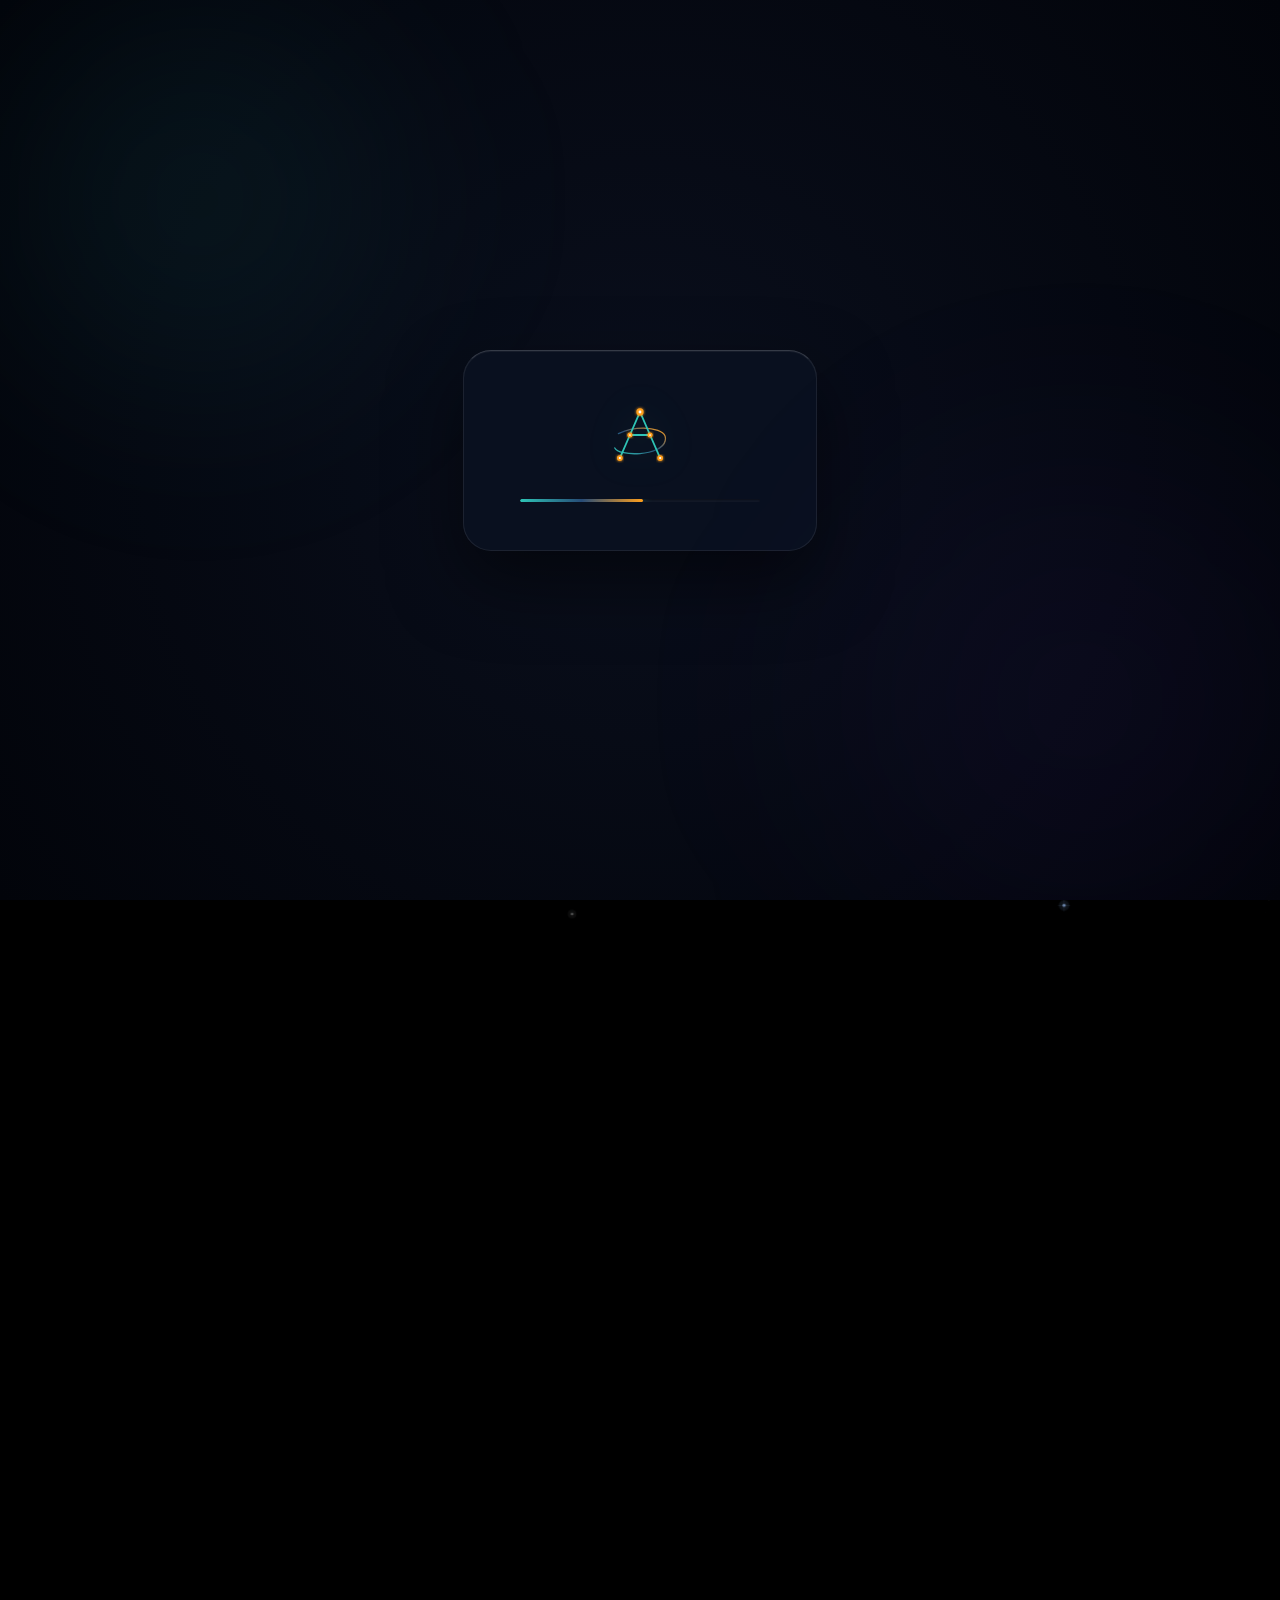
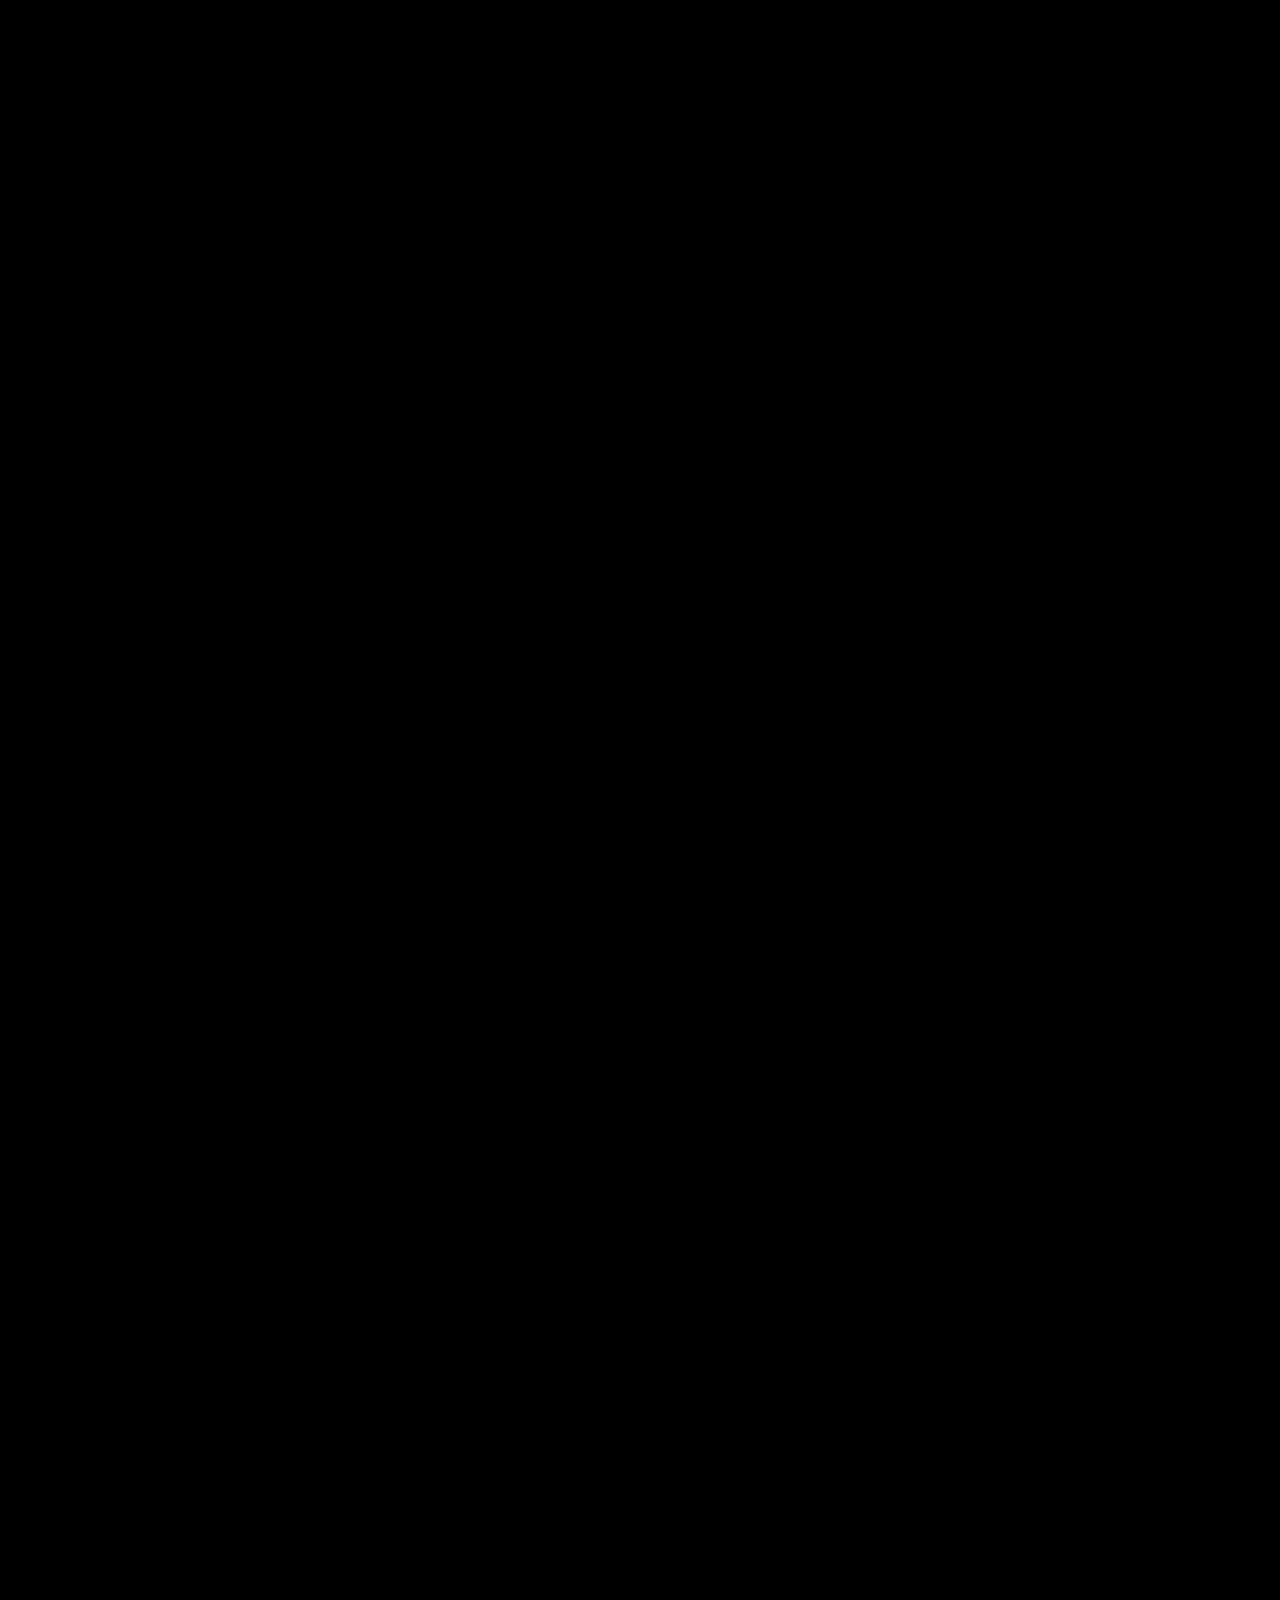
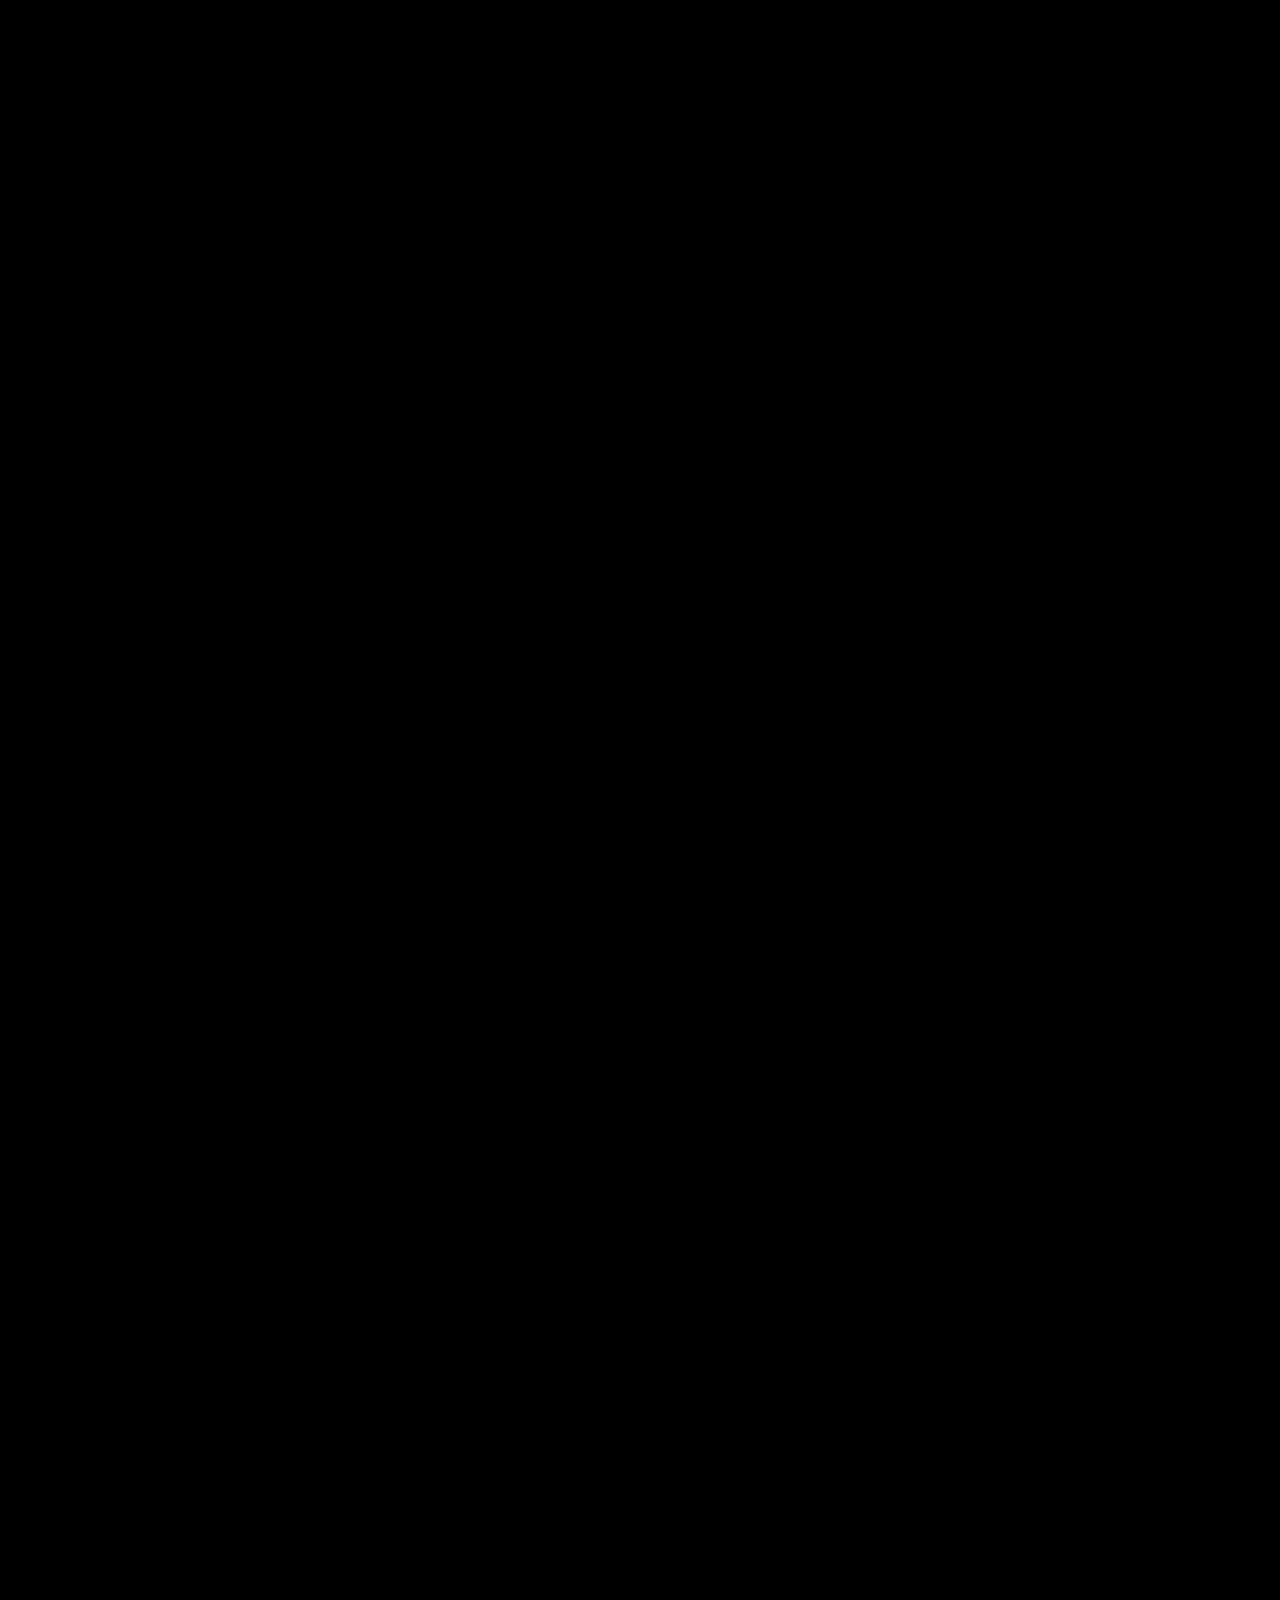
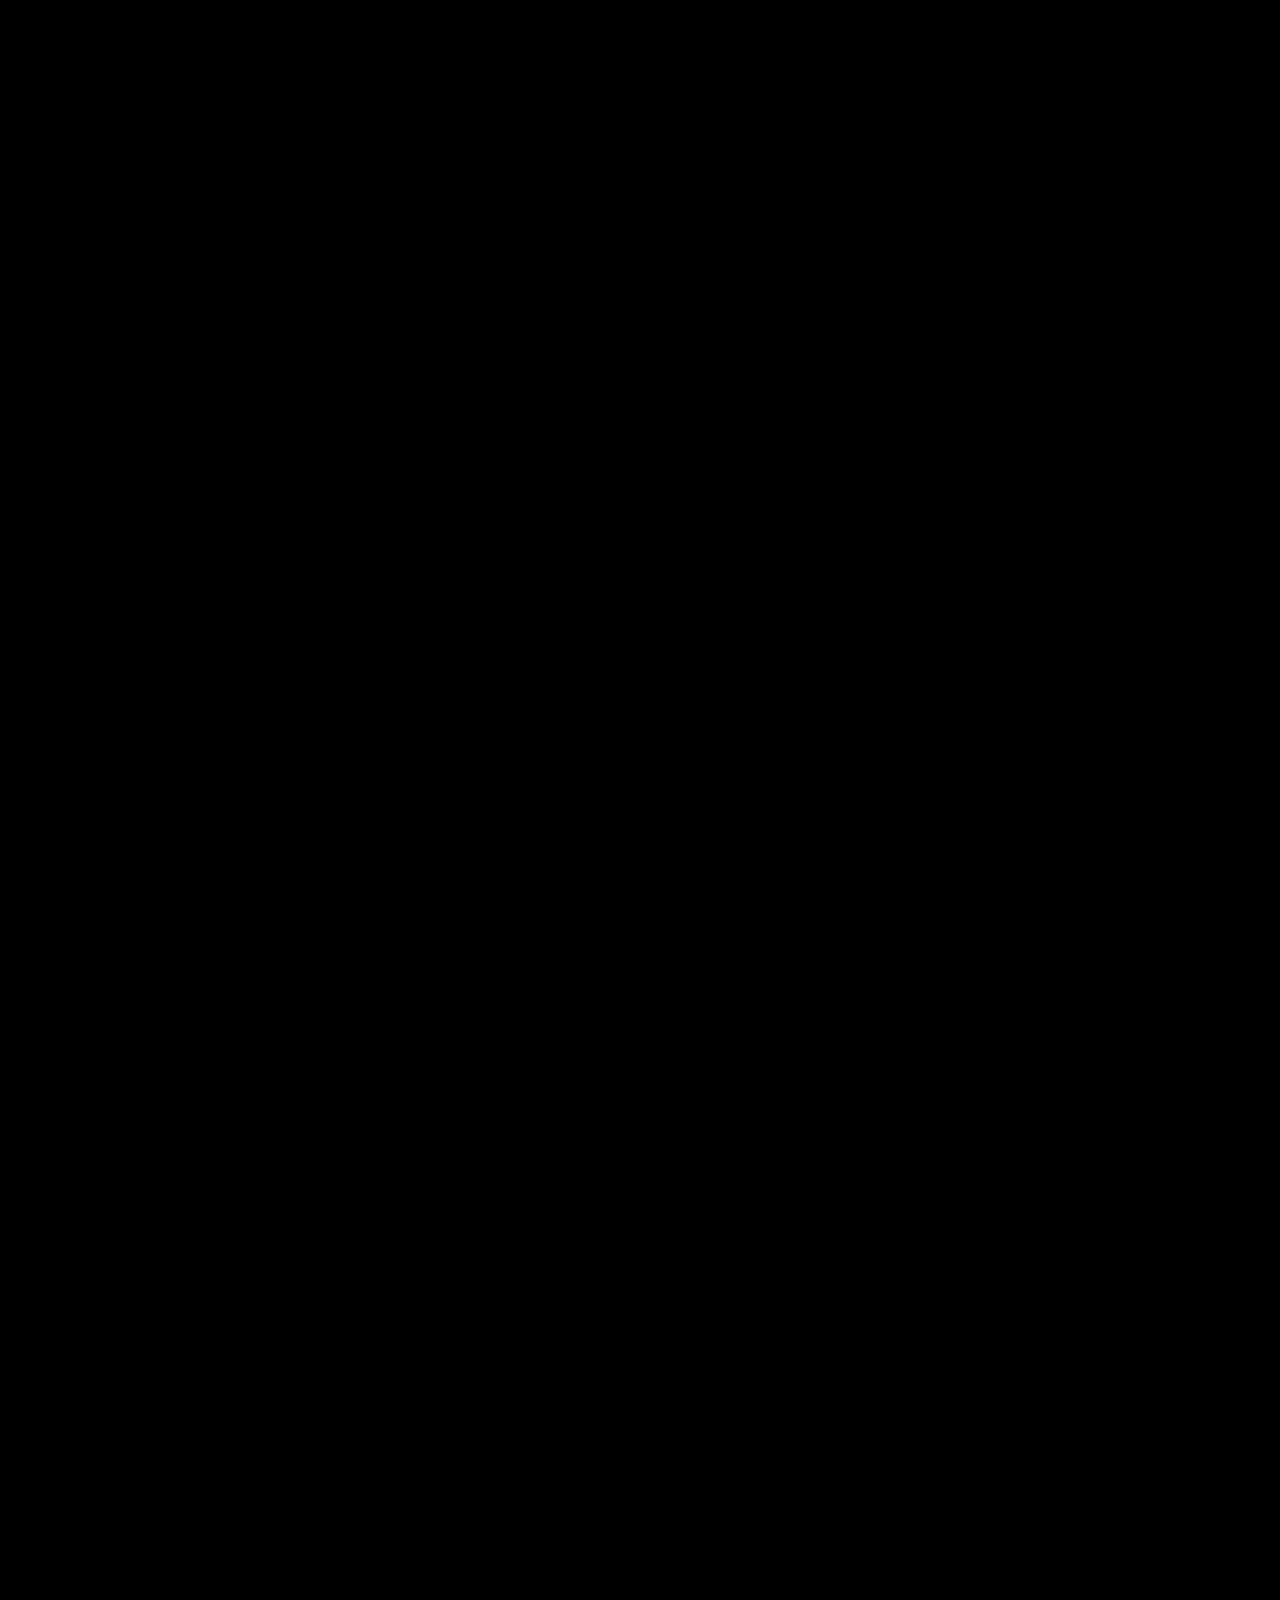
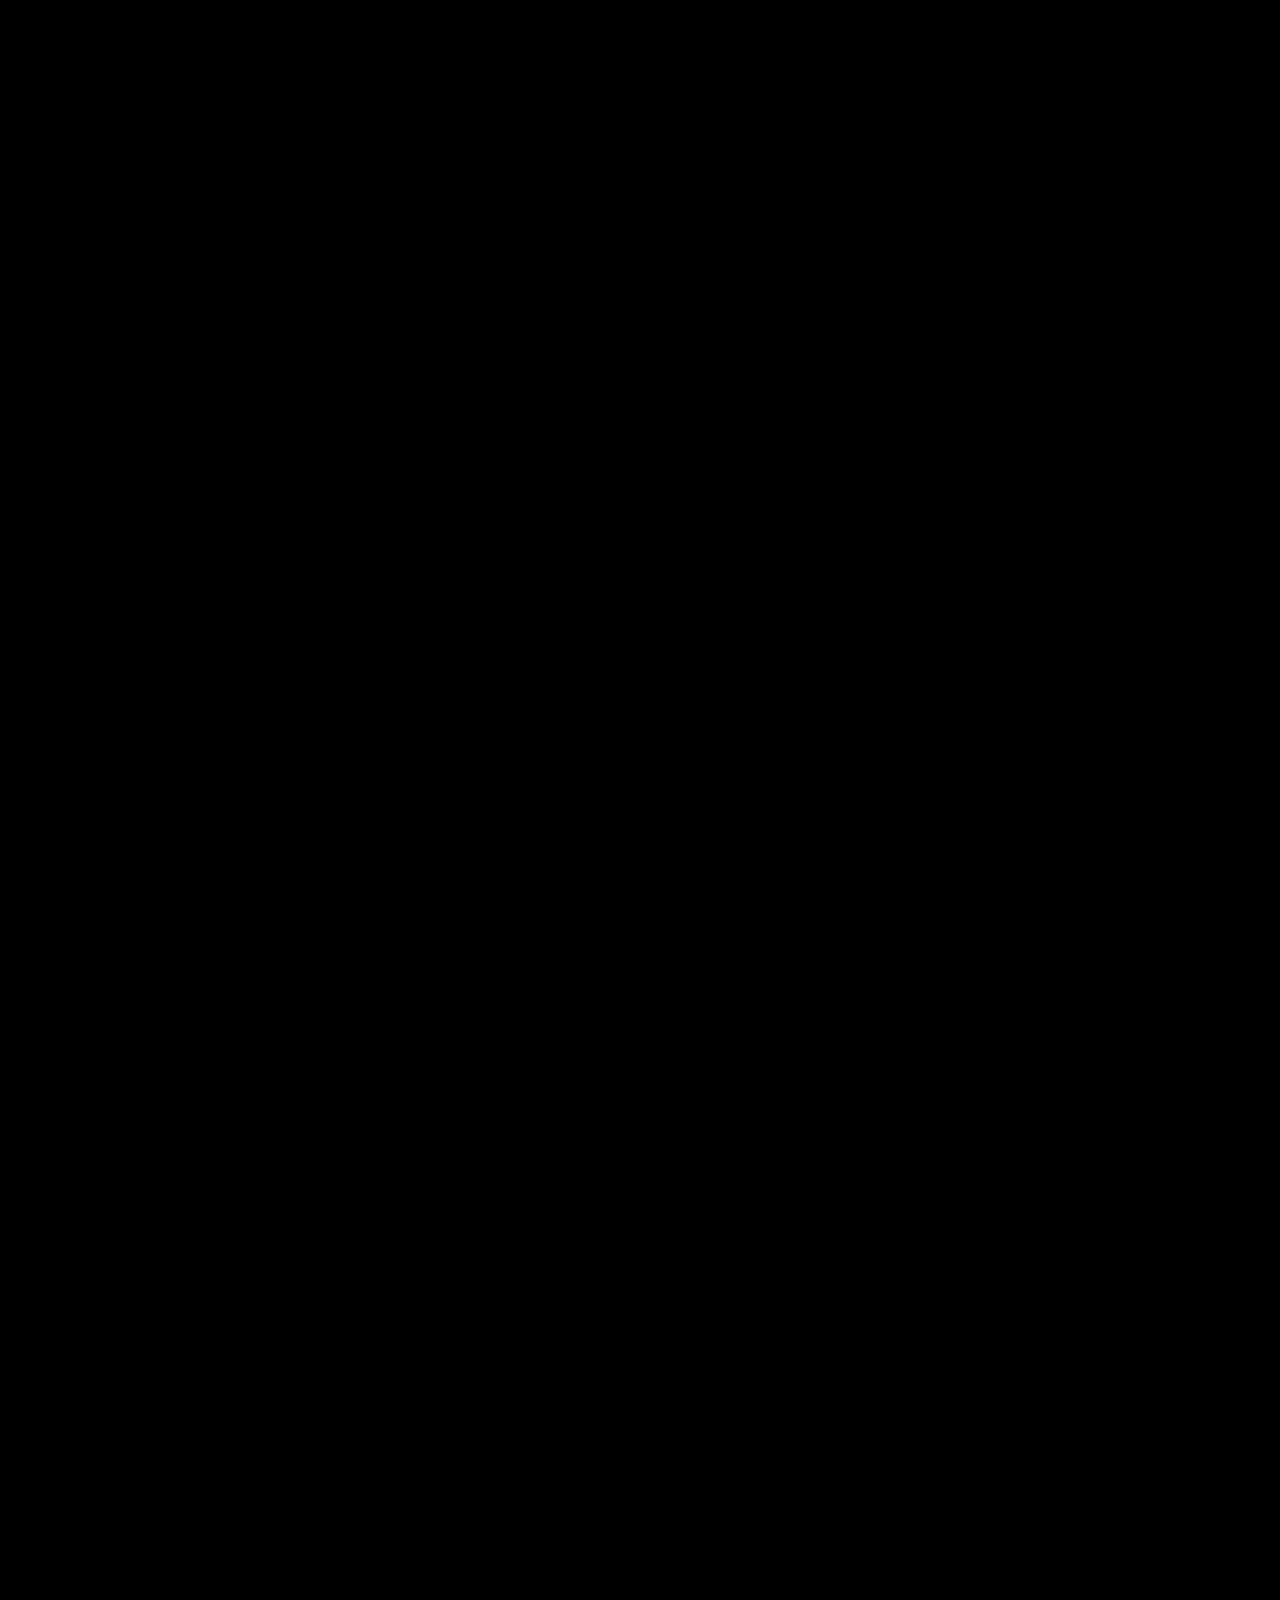
==== commit 8281f9a3: "fix(content): de-duplicate section eyebrow headings & align light theme brand colors" ====
--- a/index.html
+++ b/index.html
@@ -602,8 +602,8 @@
       <section id="work" class="content-section section-right-layout">
         <div class="eyebrow-split">
           <span class="line"></span>
-          <span class="text lang-en">FEATURED WORK</span>
-          <span class="text lang-ar">أعمالي المختارة</span>
+          <span class="text lang-en">CASE STUDIES &amp; STRATEGY</span>
+          <span class="text lang-ar">المشاريع والدراسات</span>
         </div>
         <h2 class="split-reveal-heading">
           <span class="lang-en">Featured <em>Work</em></span>
@@ -756,8 +756,8 @@
       <section id="campaigns" class="content-section">
         <div class="eyebrow-split">
           <span class="line"></span>
-          <span class="text lang-en">CAMPAIGNS</span>
-          <span class="text lang-ar">الحملات التسويقية</span>
+          <span class="text lang-en">CREATIVE PORTFOLIO</span>
+          <span class="text lang-ar">معرض الأعمال الإبداعية</span>
         </div>
         <h2 class="split-reveal-heading">
           <span class="lang-en">Content &amp; <em>Copywriting</em></span>
@@ -926,8 +926,8 @@
       <section id="journey" class="content-section">
         <div class="eyebrow-split">
           <span class="line"></span>
-          <span class="text lang-en">JOURNEY</span>
-          <span class="text lang-ar">مسيرتي المهنية</span>
+          <span class="text lang-en">CAREER TIMELINE</span>
+          <span class="text lang-ar">الخبرات العملية</span>
         </div>
         <h2 class="split-reveal-heading">
           <span class="lang-en">Professional <em>Path</em></span>
@@ -1053,7 +1053,7 @@
             <div class="eyebrow-split">
               <span class="line"></span>
               <span class="text lang-en">CREDENTIALS</span>
-              <span class="text lang-ar">الشهادات والاعتمادات</span>
+              <span class="text lang-ar">التأهيل الأكاديمي والمهني</span>
             </div>
             <h2 class="split-reveal-heading">
               <span class="lang-en">Verified <em>Skills</em></span>
@@ -1162,7 +1162,7 @@
         <div class="eyebrow-split">
           <span class="line"></span>
           <span class="text lang-en">CONTACT</span>
-          <span class="text lang-ar">تواصل معي</span>
+          <span class="text lang-ar">قنوات التواصل</span>
         </div>
         <h2 class="split-reveal-heading">
           <span class="lang-en">Let's <em>Connect</em></span>
--- a/style.min.css
+++ b/style.min.css
@@ -1 +1 @@
-@font-face{font-family:'IBM Plex Sans Arabic';font-style:normal;font-weight:400;font-display:swap;src:url(fonts/Qw3CZRtWPQCuHme67tEYUIx3Kh0PHR9N6Ys43PWrfQ.woff2) format('woff2');unicode-range:U+0600-06FF,U+0750-077F,U+0870-088E,U+0890-0891,U+0897-08E1,U+08E3-08FF,U+200C-200E,U+2010-2011,U+204F,U+2E41,U+FB50-FDFF,U+FE70-FE74,U+FE76-FEFC,U+102E0-102FB,U+10E60-10E7E,U+10EC2-10EC4,U+10EFC-10EFF,U+1EE00-1EE03,U+1EE05-1EE1F,U+1EE21-1EE22,U+1EE24,U+1EE27,U+1EE29-1EE32,U+1EE34-1EE37,U+1EE39,U+1EE3B,U+1EE42,U+1EE47,U+1EE49,U+1EE4B,U+1EE4D-1EE4F,U+1EE51-1EE52,U+1EE54,U+1EE57,U+1EE59,U+1EE5B,U+1EE5D,U+1EE5F,U+1EE61-1EE62,U+1EE64,U+1EE67-1EE6A,U+1EE6C-1EE72,U+1EE74-1EE77,U+1EE79-1EE7C,U+1EE7E,U+1EE80-1EE89,U+1EE8B-1EE9B,U+1EEA1-1EEA3,U+1EEA5-1EEA9,U+1EEAB-1EEBB,U+1EEF0-1EEF1;}@font-face{font-family:'IBM Plex Sans Arabic';font-style:normal;font-weight:400;font-display:swap;src:url(fonts/Qw3CZRtWPQCuHme67tEYUIx3Kh0PHR9N6Ysw3PWrfQ.woff2) format('woff2');unicode-range:U+0460-052F,U+1C80-1C8A,U+20B4,U+2DE0-2DFF,U+A640-A69F,U+FE2E-FE2F;}@font-face{font-family:'IBM Plex Sans Arabic';font-style:normal;font-weight:400;font-display:swap;src:url(fonts/Qw3CZRtWPQCuHme67tEYUIx3Kh0PHR9N6Ysz3PWrfQ.woff2) format('woff2');unicode-range:U+0100-02BA,U+02BD-02C5,U+02C7-02CC,U+02CE-02D7,U+02DD-02FF,U+0304,U+0308,U+0329,U+1D00-1DBF,U+1E00-1E9F,U+1EF2-1EFF,U+2020,U+20A0-20AB,U+20AD-20C0,U+2113,U+2C60-2C7F,U+A720-A7FF;}@font-face{font-family:'IBM Plex Sans Arabic';font-style:normal;font-weight:400;font-display:swap;src:url(fonts/Qw3CZRtWPQCuHme67tEYUIx3Kh0PHR9N6Ys93PU.woff2) format('woff2');unicode-range:U+0000-00FF,U+0131,U+0152-0153,U+02BB-02BC,U+02C6,U+02DA,U+02DC,U+0304,U+0308,U+0329,U+2000-206F,U+20AC,U+2122,U+2191,U+2193,U+2212,U+2215,U+FEFF,U+FFFD;}@font-face{font-family:'IBM Plex Sans Arabic';font-style:normal;font-weight:500;font-display:swap;src:url(fonts/Qw3NZRtWPQCuHme67tEYUIx3Kh0PHR9N6YPO_-CRXMR5Kw.woff2) format('woff2');unicode-range:U+0600-06FF,U+0750-077F,U+0870-088E,U+0890-0891,U+0897-08E1,U+08E3-08FF,U+200C-200E,U+2010-2011,U+204F,U+2E41,U+FB50-FDFF,U+FE70-FE74,U+FE76-FEFC,U+102E0-102FB,U+10E60-10E7E,U+10EC2-10EC4,U+10EFC-10EFF,U+1EE00-1EE03,U+1EE05-1EE1F,U+1EE21-1EE22,U+1EE24,U+1EE27,U+1EE29-1EE32,U+1EE34-1EE37,U+1EE39,U+1EE3B,U+1EE42,U+1EE47,U+1EE49,U+1EE4B,U+1EE4D-1EE4F,U+1EE51-1EE52,U+1EE54,U+1EE57,U+1EE59,U+1EE5B,U+1EE5D,U+1EE5F,U+1EE61-1EE62,U+1EE64,U+1EE67-1EE6A,U+1EE6C-1EE72,U+1EE74-1EE77,U+1EE79-1EE7C,U+1EE7E,U+1EE80-1EE89,U+1EE8B-1EE9B,U+1EEA1-1EEA3,U+1EEA5-1EEA9,U+1EEAB-1EEBB,U+1EEF0-1EEF1;}@font-face{font-family:'IBM Plex Sans Arabic';font-style:normal;font-weight:500;font-display:swap;src:url(fonts/Qw3NZRtWPQCuHme67tEYUIx3Kh0PHR9N6YPO_-CZXMR5Kw.woff2) format('woff2');unicode-range:U+0460-052F,U+1C80-1C8A,U+20B4,U+2DE0-2DFF,U+A640-A69F,U+FE2E-FE2F;}@font-face{font-family:'IBM Plex Sans Arabic';font-style:normal;font-weight:500;font-display:swap;src:url(fonts/Qw3NZRtWPQCuHme67tEYUIx3Kh0PHR9N6YPO_-CaXMR5Kw.woff2) format('woff2');unicode-range:U+0100-02BA,U+02BD-02C5,U+02C7-02CC,U+02CE-02D7,U+02DD-02FF,U+0304,U+0308,U+0329,U+1D00-1DBF,U+1E00-1E9F,U+1EF2-1EFF,U+2020,U+20A0-20AB,U+20AD-20C0,U+2113,U+2C60-2C7F,U+A720-A7FF;}@font-face{font-family:'IBM Plex Sans Arabic';font-style:normal;font-weight:500;font-display:swap;src:url(fonts/Qw3NZRtWPQCuHme67tEYUIx3Kh0PHR9N6YPO_-CUXMQ.woff2) format('woff2');unicode-range:U+0000-00FF,U+0131,U+0152-0153,U+02BB-02BC,U+02C6,U+02DA,U+02DC,U+0304,U+0308,U+0329,U+2000-206F,U+20AC,U+2122,U+2191,U+2193,U+2212,U+2215,U+FEFF,U+FFFD;}@font-face{font-family:'IBM Plex Sans Arabic';font-style:normal;font-weight:600;font-display:swap;src:url(fonts/Qw3NZRtWPQCuHme67tEYUIx3Kh0PHR9N6YPi-OCRXMR5Kw.woff2) format('woff2');unicode-range:U+0600-06FF,U+0750-077F,U+0870-088E,U+0890-0891,U+0897-08E1,U+08E3-08FF,U+200C-200E,U+2010-2011,U+204F,U+2E41,U+FB50-FDFF,U+FE70-FE74,U+FE76-FEFC,U+102E0-102FB,U+10E60-10E7E,U+10EC2-10EC4,U+10EFC-10EFF,U+1EE00-1EE03,U+1EE05-1EE1F,U+1EE21-1EE22,U+1EE24,U+1EE27,U+1EE29-1EE32,U+1EE34-1EE37,U+1EE39,U+1EE3B,U+1EE42,U+1EE47,U+1EE49,U+1EE4B,U+1EE4D-1EE4F,U+1EE51-1EE52,U+1EE54,U+1EE57,U+1EE59,U+1EE5B,U+1EE5D,U+1EE5F,U+1EE61-1EE62,U+1EE64,U+1EE67-1EE6A,U+1EE6C-1EE72,U+1EE74-1EE77,U+1EE79-1EE7C,U+1EE7E,U+1EE80-1EE89,U+1EE8B-1EE9B,U+1EEA1-1EEA3,U+1EEA5-1EEA9,U+1EEAB-1EEBB,U+1EEF0-1EEF1;}@font-face{font-family:'IBM Plex Sans Arabic';font-style:normal;font-weight:600;font-display:swap;src:url(fonts/Qw3NZRtWPQCuHme67tEYUIx3Kh0PHR9N6YPi-OCZXMR5Kw.woff2) format('woff2');unicode-range:U+0460-052F,U+1C80-1C8A,U+20B4,U+2DE0-2DFF,U+A640-A69F,U+FE2E-FE2F;}@font-face{font-family:'IBM Plex Sans Arabic';font-style:normal;font-weight:600;font-display:swap;src:url(fonts/Qw3NZRtWPQCuHme67tEYUIx3Kh0PHR9N6YPi-OCaXMR5Kw.woff2) format('woff2');unicode-range:U+0100-02BA,U+02BD-02C5,U+02C7-02CC,U+02CE-02D7,U+02DD-02FF,U+0304,U+0308,U+0329,U+1D00-1DBF,U+1E00-1E9F,U+1EF2-1EFF,U+2020,U+20A0-20AB,U+20AD-20C0,U+2113,U+2C60-2C7F,U+A720-A7FF;}@font-face{font-family:'IBM Plex Sans Arabic';font-style:normal;font-weight:600;font-display:swap;src:url(fonts/Qw3NZRtWPQCuHme67tEYUIx3Kh0PHR9N6YPi-OCUXMQ.woff2) format('woff2');unicode-range:U+0000-00FF,U+0131,U+0152-0153,U+02BB-02BC,U+02C6,U+02DA,U+02DC,U+0304,U+0308,U+0329,U+2000-206F,U+20AC,U+2122,U+2191,U+2193,U+2212,U+2215,U+FEFF,U+FFFD;}@font-face{font-family:'IBM Plex Sans Arabic';font-style:normal;font-weight:700;font-display:swap;src:url(fonts/Qw3NZRtWPQCuHme67tEYUIx3Kh0PHR9N6YOG-eCRXMR5Kw.woff2) format('woff2');unicode-range:U+0600-06FF,U+0750-077F,U+0870-088E,U+0890-0891,U+0897-08E1,U+08E3-08FF,U+200C-200E,U+2010-2011,U+204F,U+2E41,U+FB50-FDFF,U+FE70-FE74,U+FE76-FEFC,U+102E0-102FB,U+10E60-10E7E,U+10EC2-10EC4,U+10EFC-10EFF,U+1EE00-1EE03,U+1EE05-1EE1F,U+1EE21-1EE22,U+1EE24,U+1EE27,U+1EE29-1EE32,U+1EE34-1EE37,U+1EE39,U+1EE3B,U+1EE42,U+1EE47,U+1EE49,U+1EE4B,U+1EE4D-1EE4F,U+1EE51-1EE52,U+1EE54,U+1EE57,U+1EE59,U+1EE5B,U+1EE5D,U+1EE5F,U+1EE61-1EE62,U+1EE64,U+1EE67-1EE6A,U+1EE6C-1EE72,U+1EE74-1EE77,U+1EE79-1EE7C,U+1EE7E,U+1EE80-1EE89,U+1EE8B-1EE9B,U+1EEA1-1EEA3,U+1EEA5-1EEA9,U+1EEAB-1EEBB,U+1EEF0-1EEF1;}@font-face{font-family:'IBM Plex Sans Arabic';font-style:normal;font-weight:700;font-display:swap;src:url(fonts/Qw3NZRtWPQCuHme67tEYUIx3Kh0PHR9N6YOG-eCZXMR5Kw.woff2) format('woff2');unicode-range:U+0460-052F,U+1C80-1C8A,U+20B4,U+2DE0-2DFF,U+A640-A69F,U+FE2E-FE2F;}@font-face{font-family:'IBM Plex Sans Arabic';font-style:normal;font-weight:700;font-display:swap;src:url(fonts/Qw3NZRtWPQCuHme67tEYUIx3Kh0PHR9N6YOG-eCaXMR5Kw.woff2) format('woff2');unicode-range:U+0100-02BA,U+02BD-02C5,U+02C7-02CC,U+02CE-02D7,U+02DD-02FF,U+0304,U+0308,U+0329,U+1D00-1DBF,U+1E00-1E9F,U+1EF2-1EFF,U+2020,U+20A0-20AB,U+20AD-20C0,U+2113,U+2C60-2C7F,U+A720-A7FF;}@font-face{font-family:'IBM Plex Sans Arabic';font-style:normal;font-weight:700;font-display:swap;src:url(fonts/Qw3NZRtWPQCuHme67tEYUIx3Kh0PHR9N6YOG-eCUXMQ.woff2) format('woff2');unicode-range:U+0000-00FF,U+0131,U+0152-0153,U+02BB-02BC,U+02C6,U+02DA,U+02DC,U+0304,U+0308,U+0329,U+2000-206F,U+20AC,U+2122,U+2191,U+2193,U+2212,U+2215,U+FEFF,U+FFFD;}@font-face{font-family:'Plus Jakarta Sans';font-style:normal;font-weight:400;font-display:swap;src:url(fonts/LDIoaomQNQcsA88c7O9yZ4KMCoOg4Ko70yyygA.woff2) format('woff2');unicode-range:U+0460-052F,U+1C80-1C8A,U+20B4,U+2DE0-2DFF,U+A640-A69F,U+FE2E-FE2F;}@font-face{font-family:'Plus Jakarta Sans';font-style:normal;font-weight:400;font-display:swap;src:url(fonts/LDIoaomQNQcsA88c7O9yZ4KMCoOg4Ko50yyygA.woff2) format('woff2');unicode-range:U+0102-0103,U+0110-0111,U+0128-0129,U+0168-0169,U+01A0-01A1,U+01AF-01B0,U+0300-0301,U+0303-0304,U+0308-0309,U+0323,U+0329,U+1EA0-1EF9,U+20AB;}@font-face{font-family:'Plus Jakarta Sans';font-style:normal;font-weight:400;font-display:swap;src:url(fonts/LDIoaomQNQcsA88c7O9yZ4KMCoOg4Ko40yyygA.woff2) format('woff2');unicode-range:U+0100-02BA,U+02BD-02C5,U+02C7-02CC,U+02CE-02D7,U+02DD-02FF,U+0304,U+0308,U+0329,U+1D00-1DBF,U+1E00-1E9F,U+1EF2-1EFF,U+2020,U+20A0-20AB,U+20AD-20C0,U+2113,U+2C60-2C7F,U+A720-A7FF;}@font-face{font-family:'Plus Jakarta Sans';font-style:normal;font-weight:400;font-display:swap;src:url(fonts/LDIoaomQNQcsA88c7O9yZ4KMCoOg4Ko20yw.woff2) format('woff2');unicode-range:U+0000-00FF,U+0131,U+0152-0153,U+02BB-02BC,U+02C6,U+02DA,U+02DC,U+0304,U+0308,U+0329,U+2000-206F,U+20AC,U+2122,U+2191,U+2193,U+2212,U+2215,U+FEFF,U+FFFD;}@font-face{font-family:'Plus Jakarta Sans';font-style:normal;font-weight:500;font-display:swap;src:url(fonts/LDIoaomQNQcsA88c7O9yZ4KMCoOg4Ko70yyygA.woff2) format('woff2');unicode-range:U+0460-052F,U+1C80-1C8A,U+20B4,U+2DE0-2DFF,U+A640-A69F,U+FE2E-FE2F;}@font-face{font-family:'Plus Jakarta Sans';font-style:normal;font-weight:500;font-display:swap;src:url(fonts/LDIoaomQNQcsA88c7O9yZ4KMCoOg4Ko50yyygA.woff2) format('woff2');unicode-range:U+0102-0103,U+0110-0111,U+0128-0129,U+0168-0169,U+01A0-01A1,U+01AF-01B0,U+0300-0301,U+0303-0304,U+0308-0309,U+0323,U+0329,U+1EA0-1EF9,U+20AB;}@font-face{font-family:'Plus Jakarta Sans';font-style:normal;font-weight:500;font-display:swap;src:url(fonts/LDIoaomQNQcsA88c7O9yZ4KMCoOg4Ko40yyygA.woff2) format('woff2');unicode-range:U+0100-02BA,U+02BD-02C5,U+02C7-02CC,U+02CE-02D7,U+02DD-02FF,U+0304,U+0308,U+0329,U+1D00-1DBF,U+1E00-1E9F,U+1EF2-1EFF,U+2020,U+20A0-20AB,U+20AD-20C0,U+2113,U+2C60-2C7F,U+A720-A7FF;}@font-face{font-family:'Plus Jakarta Sans';font-style:normal;font-weight:500;font-display:swap;src:url(fonts/LDIoaomQNQcsA88c7O9yZ4KMCoOg4Ko20yw.woff2) format('woff2');unicode-range:U+0000-00FF,U+0131,U+0152-0153,U+02BB-02BC,U+02C6,U+02DA,U+02DC,U+0304,U+0308,U+0329,U+2000-206F,U+20AC,U+2122,U+2191,U+2193,U+2212,U+2215,U+FEFF,U+FFFD;}@font-face{font-family:'Plus Jakarta Sans';font-style:normal;font-weight:600;font-display:swap;src:url(fonts/LDIoaomQNQcsA88c7O9yZ4KMCoOg4Ko70yyygA.woff2) format('woff2');unicode-range:U+0460-052F,U+1C80-1C8A,U+20B4,U+2DE0-2DFF,U+A640-A69F,U+FE2E-FE2F;}@font-face{font-family:'Plus Jakarta Sans';font-style:normal;font-weight:600;font-display:swap;src:url(fonts/LDIoaomQNQcsA88c7O9yZ4KMCoOg4Ko50yyygA.woff2) format('woff2');unicode-range:U+0102-0103,U+0110-0111,U+0128-0129,U+0168-0169,U+01A0-01A1,U+01AF-01B0,U+0300-0301,U+0303-0304,U+0308-0309,U+0323,U+0329,U+1EA0-1EF9,U+20AB;}@font-face{font-family:'Plus Jakarta Sans';font-style:normal;font-weight:600;font-display:swap;src:url(fonts/LDIoaomQNQcsA88c7O9yZ4KMCoOg4Ko40yyygA.woff2) format('woff2');unicode-range:U+0100-02BA,U+02BD-02C5,U+02C7-02CC,U+02CE-02D7,U+02DD-02FF,U+0304,U+0308,U+0329,U+1D00-1DBF,U+1E00-1E9F,U+1EF2-1EFF,U+2020,U+20A0-20AB,U+20AD-20C0,U+2113,U+2C60-2C7F,U+A720-A7FF;}@font-face{font-family:'Plus Jakarta Sans';font-style:normal;font-weight:600;font-display:swap;src:url(fonts/LDIoaomQNQcsA88c7O9yZ4KMCoOg4Ko20yw.woff2) format('woff2');unicode-range:U+0000-00FF,U+0131,U+0152-0153,U+02BB-02BC,U+02C6,U+02DA,U+02DC,U+0304,U+0308,U+0329,U+2000-206F,U+20AC,U+2122,U+2191,U+2193,U+2212,U+2215,U+FEFF,U+FFFD;}@font-face{font-family:'Plus Jakarta Sans';font-style:normal;font-weight:700;font-display:swap;src:url(fonts/LDIoaomQNQcsA88c7O9yZ4KMCoOg4Ko70yyygA.woff2) format('woff2');unicode-range:U+0460-052F,U+1C80-1C8A,U+20B4,U+2DE0-2DFF,U+A640-A69F,U+FE2E-FE2F;}@font-face{font-family:'Plus Jakarta Sans';font-style:normal;font-weight:700;font-display:swap;src:url(fonts/LDIoaomQNQcsA88c7O9yZ4KMCoOg4Ko50yyygA.woff2) format('woff2');unicode-range:U+0102-0103,U+0110-0111,U+0128-0129,U+0168-0169,U+01A0-01A1,U+01AF-01B0,U+0300-0301,U+0303-0304,U+0308-0309,U+0323,U+0329,U+1EA0-1EF9,U+20AB;}@font-face{font-family:'Plus Jakarta Sans';font-style:normal;font-weight:700;font-display:swap;src:url(fonts/LDIoaomQNQcsA88c7O9yZ4KMCoOg4Ko40yyygA.woff2) format('woff2');unicode-range:U+0100-02BA,U+02BD-02C5,U+02C7-02CC,U+02CE-02D7,U+02DD-02FF,U+0304,U+0308,U+0329,U+1D00-1DBF,U+1E00-1E9F,U+1EF2-1EFF,U+2020,U+20A0-20AB,U+20AD-20C0,U+2113,U+2C60-2C7F,U+A720-A7FF;}@font-face{font-family:'Plus Jakarta Sans';font-style:normal;font-weight:700;font-display:swap;src:url(fonts/LDIoaomQNQcsA88c7O9yZ4KMCoOg4Ko20yw.woff2) format('woff2');unicode-range:U+0000-00FF,U+0131,U+0152-0153,U+02BB-02BC,U+02C6,U+02DA,U+02DC,U+0304,U+0308,U+0329,U+2000-206F,U+20AC,U+2122,U+2191,U+2193,U+2212,U+2215,U+FEFF,U+FFFD;}@font-face{font-family:'Plus Jakarta Sans';font-style:normal;font-weight:800;font-display:swap;src:url(fonts/LDIoaomQNQcsA88c7O9yZ4KMCoOg4Ko70yyygA.woff2) format('woff2');unicode-range:U+0460-052F,U+1C80-1C8A,U+20B4,U+2DE0-2DFF,U+A640-A69F,U+FE2E-FE2F;}@font-face{font-family:'Plus Jakarta Sans';font-style:normal;font-weight:800;font-display:swap;src:url(fonts/LDIoaomQNQcsA88c7O9yZ4KMCoOg4Ko50yyygA.woff2) format('woff2');unicode-range:U+0102-0103,U+0110-0111,U+0128-0129,U+0168-0169,U+01A0-01A1,U+01AF-01B0,U+0300-0301,U+0303-0304,U+0308-0309,U+0323,U+0329,U+1EA0-1EF9,U+20AB;}@font-face{font-family:'Plus Jakarta Sans';font-style:normal;font-weight:800;font-display:swap;src:url(fonts/LDIoaomQNQcsA88c7O9yZ4KMCoOg4Ko40yyygA.woff2) format('woff2');unicode-range:U+0100-02BA,U+02BD-02C5,U+02C7-02CC,U+02CE-02D7,U+02DD-02FF,U+0304,U+0308,U+0329,U+1D00-1DBF,U+1E00-1E9F,U+1EF2-1EFF,U+2020,U+20A0-20AB,U+20AD-20C0,U+2113,U+2C60-2C7F,U+A720-A7FF;}@font-face{font-family:'Plus Jakarta Sans';font-style:normal;font-weight:800;font-display:swap;src:url(fonts/LDIoaomQNQcsA88c7O9yZ4KMCoOg4Ko20yw.woff2) format('woff2');unicode-range:U+0000-00FF,U+0131,U+0152-0153,U+02BB-02BC,U+02C6,U+02DA,U+02DC,U+0304,U+0308,U+0329,U+2000-206F,U+20AC,U+2122,U+2191,U+2193,U+2212,U+2215,U+FEFF,U+FFFD;}:root{--astro-border:#2EC4B6;--astro-helmet-bg:#0D1321;--astro-visor-border:#FF9F1C;--astro-visor-bg:rgba(46,196,182,0.08);--astro-visor-reflect:#F8F9FA;--astro-ear-bg:#274C77;--astro-suit-bg:#0D1321;--astro-collar-bg:#274C77;--astro-console-bg:rgba(255,159,28,0.1);--astro-button-1:#FF9F1C;--astro-button-2:#2EC4B6;--astro-button-3:#F8F9FA;--bg-primary:#000000;--bg-card:rgba(13,19,33,0.88);--bg-card-hover:rgba(24,34,56,0.95);--border-color:rgba(248,249,250,0.08);--border-hover:rgba(255,159,28,0.5);--color-gold:#FF9F1C;--color-cyan:#2EC4B6;--color-cyan-rgb:46,196,182;--color-purple:#274C77;--color-violet:#7C3AED;--color-violet-rgb:124,58,237;--text-primary:#F8F9FA;--text-muted:rgba(248,249,250,0.6);--text-dark:#274C77;--font-heading:'Plus Jakarta Sans',sans-serif;--font-body:'Plus Jakarta Sans',sans-serif;--ease-out-expo:cubic-bezier(0.16,1,0.3,1);--ease-in-circ:cubic-bezier(0.55,0,1,0.45);--ease-spring:cubic-bezier(0.34,1.56,0.64,1);--z-below:-2;--z-ground:-1;--z-cloud:0;--z-content:1;--z-sticky:100;--z-dock:999;--z-nav:1000;--z-overlay:10000;--z-burger:10002;--z-drawer:50000;--z-lightbox:100000;--z-preloader:200000;--z-skip:999999;--space-1:4px;--space-2:8px;--space-3:12px;--space-4:16px;--space-5:24px;--space-6:32px;--space-7:48px;--space-8:64px;--radius-sm:6px;--radius-md:12px;--radius-lg:20px;--radius-xl:28px;--radius-full:9999px;--color-gold-rgb:255,159,28;--color-navy-rgb:30,61,97;--color-navy:#1e3d61;--color-online:var(--color-cyan);--bg-deep:#030712;--bg-drawer:#080c16;--transition-smooth:opacity 0.6s var(--ease-out-expo),transform 0.6s var(--ease-out-expo),background-color 0.4s ease,border-color 0.4s ease,box-shadow 0.4s ease,color 0.3s ease;--transition-fast:opacity 0.22s var(--ease-out-expo),transform 0.22s var(--ease-out-expo),background-color 0.22s ease,border-color 0.22s ease,box-shadow 0.22s ease,color 0.22s ease;--transition-hover:transform 0.35s var(--ease-spring),box-shadow 0.35s ease,border-color 0.25s ease;}*{box-sizing:border-box;margin:0;padding:0;}html{background-color:var(--bg-primary);scroll-behavior:auto !important;overflow-x:hidden;width:100%;scrollbar-width:thin;scrollbar-color:var(--color-cyan) var(--bg-primary);}body{background-color:transparent;color:var(--text-primary);font-family:var(--font-body);line-height:1.7;overflow-x:hidden;-webkit-font-smoothing:antialiased;}::-webkit-scrollbar{width:6px;}::-webkit-scrollbar-track{background:var(--bg-primary);}::-webkit-scrollbar-thumb{background:linear-gradient(180deg,rgba(var(--color-cyan-rgb),0.4) 0%,rgba(var(--color-violet-rgb),0.3) 100%);border-radius:var(--radius-full);border:1px solid rgba(255,255,255,0.05);transition:var(--transition-fast);}::-webkit-scrollbar-thumb:hover{background:linear-gradient(180deg,var(--color-cyan) 0%,var(--color-violet) 100%);box-shadow:0 0 8px rgba(var(--color-cyan-rgb),0.4);}::selection{background-color:rgba(var(--color-cyan-rgb),0.3);color:#ffffff;}::-moz-selection{background-color:rgba(var(--color-cyan-rgb),0.3);color:#ffffff;}a{color:inherit;text-decoration:none;transition:var(--transition-fast);}img{max-width:100%;height:auto;display:block;}button,input,textarea{font-family:inherit;background:none;border:none;outline:none;color:inherit;}*:focus-visible{outline:2px solid var(--color-cyan);outline-offset:3px;box-shadow:0 0 0 4px rgba(var(--color-cyan-rgb),0.15);}.skip-link{position:absolute;top:-100px;left:50%;transform:translateX(-50%);background:var(--color-cyan);color:#000000;padding:10px 20px;border-radius:0 0 8px 8px;font-weight:bold;z-index:var(--z-skip);transition:top 0.3s ease;}.skip-link:focus{top:0;outline:2px solid #ffffff;outline-offset:-4px;}#particle-canvas{position:fixed;top:0;left:0;width:100%;height:100%;z-index:var(--z-below);pointer-events:none;opacity:0.35;}#preloader{position:fixed;top:0;left:0;width:100%;height:100%;background:#030712;background:radial-gradient(circle at center,#0a0f1d 0%,#02040a 100%);z-index:var(--z-preloader);display:flex;justify-content:center;align-items:center;overflow:hidden;transition:opacity 0.8s cubic-bezier(0.16,1,0.3,1),transform 0.8s cubic-bezier(0.16,1,0.3,1);}#preloader::before{content:'';position:absolute;width:600px;height:600px;background:radial-gradient(circle,rgba(46,196,182,0.09) 0%,transparent 70%);top:-100px;left:-100px;border-radius:50%;filter:blur(80px);animation:preloaderNebula 20s ease-in-out infinite alternate;pointer-events:none;z-index:var(--z-content);}#preloader::after{content:'';position:absolute;width:700px;height:700px;background:radial-gradient(circle,rgba(124,58,237,0.07) 0%,transparent 70%);bottom:-150px;right:-150px;border-radius:50%;filter:blur(100px);animation:preloaderNebula 25s ease-in-out infinite alternate-reverse;pointer-events:none;z-index:var(--z-content);}@keyframes preloaderNebula{0%{transform:translate(0,0) scale(1);}50%{transform:translate(50px,-30px) scale(1.1);}100%{transform:translate(-30px,40px) scale(0.95);}}.preloader-content{position:relative;z-index:var(--z-content);background:rgba(10,17,32,0.95);border:1px solid rgba(255,255,255,0.08);border-top:1px solid rgba(255,255,255,0.18);padding:48px 56px;border-radius:28px;box-shadow:0 30px 70px rgba(0,0,0,0.5),inset 0 1px 0 rgba(255,255,255,0.05);display:flex;flex-direction:column;align-items:center;gap:28px;transition:var(--transition-smooth);}.preloader-logo{height:72px;width:72px;opacity:0;transform:scale(0.8) translateY(20px);filter:drop-shadow(0 0 20px rgba(46,196,182,0.15));}.constellation-logo{display:block;aspect-ratio:1 / 1;}.logo-lines{stroke-dasharray:240;stroke-dashoffset:240;}.logo-orbit{stroke-dasharray:280;stroke-dashoffset:280;}.logo-star{opacity:0;transform-origin:center;}.constellation-logo .star-1{transform-origin:22px 82px;}.constellation-logo .star-2{transform-origin:36px 50px;}.constellation-logo .star-3{transform-origin:50px 18px;}.constellation-logo .star-4{transform-origin:64px 50px;}.constellation-logo .star-5{transform-origin:78px 82px;}.logo-star circle[filter]{animation:constellationStarGlow 4s ease-in-out infinite alternate;}.constellation-logo .star-1 circle[filter]{animation-delay:0.2s;}.constellation-logo .star-2 circle[filter]{animation-delay:0.6s;}.constellation-logo .star-3 circle[filter]{animation-delay:1.0s;}.constellation-logo .star-4 circle[filter]{animation-delay:1.4s;}.constellation-logo .star-5 circle[filter]{animation-delay:1.8s;}@keyframes constellationStarGlow{0%{r:3px;opacity:0.6;}100%{r:5.5px;opacity:1;}}.constellation-logo{cursor:pointer;}.logo-lines,.logo-orbit,.logo-star{transition:stroke 0.3s ease,stroke-width 0.3s ease,filter 0.3s ease,transform 0.3s cubic-bezier(0.34,1.56,0.64,1);}.constellation-logo:hover .logo-lines{stroke-width:3.2px;filter:drop-shadow(0 0 5px var(--color-cyan,#2ec4b6));}.constellation-logo:hover .logo-orbit{stroke-width:2.2px;filter:drop-shadow(0 0 4px var(--color-purple,#7c3aed));}.constellation-logo:hover .logo-star{transform:scale(1.22);}.preloader-bar-wrap{width:240px;height:3px;background:rgba(255,255,255,0.04);overflow:hidden;border-radius:10px;box-shadow:inset 0 1px 2px rgba(0,0,0,0.4);}.preloader-bar{width:0%;height:100%;background:linear-gradient(90deg,var(--color-cyan) 0%,var(--color-purple) 50%,var(--color-gold) 100%);box-shadow:0 0 12px rgba(46,196,182,0.8);border-radius:10px;position:relative;}.preloader-bar::after{content:'';position:absolute;top:0;left:0;width:100%;height:100%;background:linear-gradient(90deg,transparent,rgba(255,255,255,0.4),transparent);transform:translateX(-100%);animation:preloaderBarShimmer 1.5s infinite linear;}@keyframes preloaderBarShimmer{0%{transform:translateX(-100%);}100%{transform:translateX(100%);}}.no-gsap .preloader-logo{animation:logoReveal 1.2s forwards cubic-bezier(0.16,1,0.3,1);}.no-gsap .logo-lines{animation:drawConstellationLines 2.2s cubic-bezier(0.16,1,0.3,1) forwards;}.no-gsap .logo-orbit{animation:drawConstellationOrbit 2.8s cubic-bezier(0.16,1,0.3,1) 0.2s forwards;}.no-gsap .logo-star{animation:fadeConstellationStar 0.8s cubic-bezier(0.16,1,0.3,1) forwards;}.no-gsap .preloader-bar{animation:barProgress 1.6s cubic-bezier(0.65,0.05,0.36,1) forwards;}.no-gsap .constellation-logo .star-1{animation-delay:0.6s;}.no-gsap .constellation-logo .star-2{animation-delay:0.8s;}.no-gsap .constellation-logo .star-3{animation-delay:1.0s;}.no-gsap .constellation-logo .star-4{animation-delay:1.2s;}.no-gsap .constellation-logo .star-5{animation-delay:1.4s;}@keyframes logoReveal{to{opacity:1;transform:scale(1) translateY(0);}}@keyframes drawConstellationLines{to{stroke-dashoffset:0;}}@keyframes drawConstellationOrbit{to{stroke-dashoffset:0;}}@keyframes fadeConstellationStar{from{opacity:0;transform:scale(0.3);}to{opacity:1;transform:scale(1);}}@keyframes barProgress{to{width:100%;}}.scroll-progress-bar{position:fixed;top:0;left:0;height:3px;background:linear-gradient(90deg,var(--color-gold) 0%,var(--color-cyan) 50%,var(--color-purple) 100%);z-index:var(--z-sticky);width:0%;transition:width 0.1s ease-out;}#preloader.loaded{opacity:0;pointer-events:none;}.app-container{display:flex;flex-direction:column;max-width:1400px;margin:0 auto;padding:0 40px 0 140px;position:relative;z-index:var(--z-content);}.nav-spine{position:fixed;left:50px;top:50%;transform:translateY(-50%);z-index:var(--z-nav);display:flex;flex-direction:column;align-items:center;}.spine-line{position:absolute;top:0;bottom:0;left:50%;width:1px;background:rgba(255,255,255,0.08);transform:translateX(-50%);z-index:var(--z-ground);}.spine-active-line{position:absolute;left:50%;width:2px;background:linear-gradient(180deg,var(--color-cyan),var(--color-purple));transform:translateX(-50%);z-index:var(--z-ground);height:0px;border-radius:1px;box-shadow:0 0 10px rgba(var(--color-cyan-rgb),0.6);transition:height 0.45s cubic-bezier(0.16,1,0.3,1),top 0.45s cubic-bezier(0.16,1,0.3,1);pointer-events:none;}.spine-list{list-style:none;display:flex;flex-direction:column;gap:24px;}.spine-dot{display:block;width:8px;height:8px;border-radius:50%;background:rgba(255,255,255,0.25);border:1px solid transparent;position:relative;transition:transform 0.4s cubic-bezier(0.16,1,0.3,1),background-color 0.4s cubic-bezier(0.16,1,0.3,1),box-shadow 0.4s cubic-bezier(0.16,1,0.3,1),border-color 0.4s cubic-bezier(0.16,1,0.3,1);}.spine-dot::after{content:attr(data-title);position:absolute;left:24px;top:50%;transform:translateY(-50%) translateX(-8px);font-family:var(--font-heading);font-size:0.75rem;font-weight:700;letter-spacing:0.1em;text-transform:uppercase;color:var(--text-muted);opacity:0;pointer-events:none;white-space:nowrap;transition:opacity 0.3s ease,transform 0.3s ease;}.spine-dot:hover::after,.spine-dot.active::after{opacity:1;transform:translateY(-50%) translateX(0);}.spine-dot:hover,.spine-dot.active{background:var(--text-primary);transform:scale(1.4);box-shadow:0 0 8px rgba(255,255,255,0.5);}.spine-dot.active{background:var(--color-cyan);box-shadow:0 0 10px var(--color-cyan);}.main-content{width:100%;padding:0;}.content-section{display:flex;flex-direction:column;justify-content:center;padding:80px 0;}.section-divider{width:100%;height:1px;background:linear-gradient(90deg,rgba(255,255,255,0) 0%,rgba(255,255,255,0.08) 25%,rgba(255,255,255,0.08) 75%,rgba(255,255,255,0) 100% );position:relative;margin:10px 0;}.section-divider::before{content:'';position:absolute;top:50%;left:10%;width:4px;height:4px;background:var(--color-cyan);border-radius:50%;transform:translateY(-50%);box-shadow:0 0 8px var(--color-cyan);}.section-divider::after{content:'';position:absolute;top:50%;right:10%;width:4px;height:4px;background:var(--color-purple);border-radius:50%;transform:translateY(-50%);box-shadow:0 0 8px var(--color-purple);}.hero-section{display:flex;flex-direction:column;justify-content:center;min-height:100vh;max-width:700px;}.hero-brand-header{display:flex;align-items:center;gap:24px;margin-bottom:40px;}.badge-status{display:inline-flex;align-items:center;gap:8px;padding:6px 14px;background:rgba(46,196,182,0.05);border:1px solid rgba(46,196,182,0.15);border-radius:20px;font-family:var(--font-heading);font-size:0.8rem;font-weight:600;color:var(--color-cyan);backdrop-filter:blur(8px);-webkit-backdrop-filter:blur(8px);}.status-dot{width:8px;height:8px;border-radius:50%;background-color:var(--color-cyan);box-shadow:0 0 8px var(--color-cyan);display:inline-block;position:relative;animation:statusPulse 2s infinite ease-in-out;}@keyframes statusPulse{0%{box-shadow:0 0 0 0 rgba(var(--color-cyan-rgb),0.7),0 0 0 0 rgba(var(--color-cyan-rgb),0.3);}70%{box-shadow:0 0 0 6px rgba(var(--color-cyan-rgb),0),0 0 0 12px rgba(var(--color-cyan-rgb),0);}100%{box-shadow:0 0 0 0 rgba(var(--color-cyan-rgb),0),0 0 0 0 rgba(var(--color-cyan-rgb),0);}}.hero-logo{height:44px;width:44px;}.hero-intro{display:flex;flex-direction:column;}.hero-name{font-size:4rem;line-height:1.05;margin-bottom:24px;letter-spacing:-0.02em;}.hero-title{font-family:var(--font-heading);font-size:1.3rem;font-weight:500;color:var(--color-cyan);margin-bottom:24px;}.hero-title-tags{display:flex;flex-wrap:wrap;gap:12px;margin-bottom:32px;line-height:normal;}.hero-tag{display:inline-flex;align-items:center;background:rgba(var(--color-cyan-rgb),0.06);border:1px solid rgba(var(--color-cyan-rgb),0.25);padding:8px 18px;border-radius:30px;font-family:var(--font-heading);font-size:0.9rem;font-weight:600;color:var(--color-cyan);backdrop-filter:blur(8px);-webkit-backdrop-filter:blur(8px);transition:transform 0.25s cubic-bezier(0.16,1,0.3,1),background-color 0.25s ease,border-color 0.25s ease,box-shadow 0.25s ease;}.hero-tag:hover{background:rgba(var(--color-cyan-rgb),0.12);border-color:rgba(var(--color-cyan-rgb),0.45);transform:translateY(-2px);box-shadow:0 4px 12px rgba(var(--color-cyan-rgb),0.15);}.hero-left-col .badge-status{align-self:flex-start;margin-bottom:24px;}.hero-bio{color:var(--text-muted);font-size:1.05rem;max-width:620px;line-height:1.75;margin-bottom:40px;}.hero-cta-row{display:flex;align-items:center;gap:30px;}.hero-social-links{display:flex;gap:16px;}.hero-social-links a{display:flex;justify-content:center;align-items:center;width:44px;height:44px;border-radius:50%;border:1px solid var(--border-color);background:rgba(255,255,255,0.02);color:var(--text-muted);transition:var(--transition-smooth);}.hero-social-links a:hover{color:var(--color-cyan);border-color:var(--color-cyan);box-shadow:0 0 15px rgba(var(--color-cyan-rgb),0.25);background:rgba(var(--color-cyan-rgb),0.05);}.hero-social-links svg{width:18px;height:18px;}.mobile-header{display:none;}.mobile-nav-overlay{position:fixed;top:0;left:0;width:100vw;height:100vh;background:radial-gradient(circle at 10% 20%,rgba(var(--color-violet-rgb),0.12) 0%,#030712 50%),radial-gradient(circle at 90% 80%,rgba(var(--color-cyan-rgb),0.12) 0%,#030712 50%);backdrop-filter:blur(20px);z-index:var(--z-overlay);display:flex;justify-content:center;align-items:center;opacity:0;pointer-events:none;transition:var(--transition-smooth);}.mobile-nav-overlay.active{opacity:1;pointer-events:auto;}.mobile-close{position:absolute;top:30px;right:30px;color:var(--text-primary);cursor:pointer;background:rgba(255,255,255,0.03);border:1px solid var(--border-color);width:44px;height:44px;border-radius:50%;display:flex;justify-content:center;align-items:center;transition:var(--transition-smooth);}.mobile-close:hover{background:rgba(255,255,255,0.1);border-color:var(--text-primary);transform:scale(1.05);}.mobile-close svg{width:20px;height:20px;}.mobile-menu{display:flex;flex-direction:column;align-items:flex-start;gap:24px;width:80%;max-width:320px;}.mob-link{font-family:var(--font-heading);font-size:2.2rem;font-weight:700;color:var(--text-muted);display:flex;align-items:baseline;gap:16px;position:relative;width:100%;opacity:0;transform:translateY(20px);transition:opacity 0.6s cubic-bezier(0.16,1,0.3,1),transform 0.6s cubic-bezier(0.16,1,0.3,1),color 0.3s ease;}.mobile-nav-overlay.active .mob-link{opacity:1;transform:translateY(0);}.mobile-nav-overlay.active .mobile-menu .mob-link:nth-child(1){transition-delay:0.1s;}.mobile-nav-overlay.active .mobile-menu .mob-link:nth-child(2){transition-delay:0.16s;}.mobile-nav-overlay.active .mobile-menu .mob-link:nth-child(3){transition-delay:0.22s;}.mobile-nav-overlay.active .mobile-menu .mob-link:nth-child(4){transition-delay:0.28s;}.mobile-nav-overlay.active .mobile-menu .mob-link:nth-child(5){transition-delay:0.34s;}.mobile-nav-overlay.active .mobile-menu .mob-link:nth-child(6){transition-delay:0.4s;}.mob-link .num{letter-spacing:2px;font-family:var(--font-body);font-size:0.9rem;font-weight:500;color:var(--color-cyan);}.mob-link::after{content:'';position:absolute;bottom:-4px;left:0;width:0%;height:2px;background:var(--color-cyan);transition:width 0.3s ease;}.mob-link:hover{color:var(--text-primary);transform:translateX(8px);}.mob-link:hover::after{width:100%;}.mobile-hero{display:none;}.eyebrow-split{display:flex;align-items:center;gap:16px;margin-bottom:24px;}.eyebrow-split .line{width:0;height:1px;background:var(--color-cyan);transition:width 0.8s cubic-bezier(0.16,1,0.3,1);}.eyebrow-split.visible .line{width:40px;}.eyebrow-split .text{font-family:var(--font-heading);font-size:0.8rem;font-weight:700;letter-spacing:0.15em;color:var(--color-cyan);}.split-reveal-heading{font-family:var(--font-heading);font-size:3rem;font-weight:700;letter-spacing:-0.02em;line-height:1.15;margin-bottom:30px;}.split-reveal-heading em{font-style:normal;color:var(--color-cyan);position:relative;display:inline-block;}.split-reveal-heading em::after{content:'';position:absolute;bottom:4px;left:0;width:100%;height:2px;background:var(--color-cyan);}.section-lead{font-size:1.1rem;color:var(--text-muted);margin-bottom:50px;max-width:700px;}.about-text{max-width:800px;display:flex;flex-direction:column;gap:20px;color:var(--text-muted);font-size:1.05rem;}.about-text strong{color:var(--text-primary);}.stats-grid{display:grid;grid-template-columns:repeat(3,1fr);gap:30px;margin-top:60px;}.stat-card{background:var(--bg-card);border:1px solid var(--border-color);border-radius:12px;padding:30px 24px;text-align:center;transition:var(--transition-smooth);}.stat-card:hover{border-color:var(--color-cyan);background:var(--bg-card-hover);transform:translateY(-2px);box-shadow:0 4px 20px rgba(46,196,182,0.15);}.stat-num{font-family:var(--font-heading);font-size:3rem;font-weight:700;color:var(--text-primary);}.stat-plus{font-family:var(--font-heading);font-size:2rem;font-weight:700;color:var(--color-cyan);}.stat-label{display:block;font-size:0.85rem;font-weight:500;color:var(--text-muted);text-transform:uppercase;letter-spacing:0.05em;margin-top:8px;}.skills-showcase{margin-top:80px;}.about-column-title,.skills-title{font-family:var(--font-heading);font-size:1.5rem;font-weight:700;margin-bottom:32px;}.skills-grid{display:flex;flex-direction:column;gap:20px;}.skill-category{background:var(--bg-card);border:1px solid var(--border-color);border-radius:12px;padding:24px 30px;transition:var(--transition-smooth);cursor:pointer;will-change:transform;}.skill-category:hover{background:var(--bg-card-hover);border-color:var(--border-hover);transform:translateY(-5px);box-shadow:0 12px 28px -8px rgba(0,0,0,0.35);}.skill-category[data-drawer="drawer-toolkit-strategy"]:hover{border-color:var(--color-gold);box-shadow:0 0 20px rgba(255,159,28,0.15),0 12px 28px -8px rgba(0,0,0,0.35);}.skill-category[data-drawer="drawer-toolkit-content"]:hover{border-color:var(--color-cyan);box-shadow:0 0 20px rgba(46,196,182,0.15),0 12px 28px -8px rgba(0,0,0,0.35);}.skill-category[data-drawer="drawer-toolkit-growth"]:hover{border-color:var(--color-gold);box-shadow:0 0 20px rgba(255,159,28,0.15),0 12px 28px -8px rgba(0,0,0,0.35);}.skill-category[data-drawer="drawer-toolkit-tools"]:hover{border-color:var(--color-cyan);box-shadow:0 0 20px rgba(46,196,182,0.15),0 12px 28px -8px rgba(0,0,0,0.35);}.skill-category[data-drawer="drawer-toolkit-leadership"]:hover{border-color:var(--color-gold);box-shadow:0 0 20px rgba(255,159,28,0.15),0 12px 28px -8px rgba(0,0,0,0.35);}.skill-category[data-drawer*="strategy"] .tag:hover,.skill-category[data-drawer*="growth"] .tag:hover,.skill-category[data-drawer*="leadership"] .tag:hover{background:rgba(255,159,28,0.08);border-color:rgba(255,159,28,0.4);color:var(--color-gold);box-shadow:0 4px 12px rgba(255,159,28,0.15);}.category-header{display:flex;align-items:center;gap:16px;margin-bottom:16px;}.cat-icon{display:flex;align-items:center;justify-content:center;width:36px;height:36px;border-radius:8px;background:rgba(46,196,182,0.08);border:1px solid rgba(46,196,182,0.15);color:var(--color-cyan);flex-shrink:0;}.cat-icon svg{width:18px;height:18px;}.category-header h4{font-family:var(--font-heading);font-size:1.1rem;font-weight:600;}.tags-list{display:flex;flex-wrap:wrap;gap:10px;}.tag{background:rgba(255,255,255,0.04);border:1px solid var(--border-color);padding:6px 14px;border-radius:30px;font-size:0.8rem;font-weight:500;color:var(--text-muted);transition:transform 0.25s cubic-bezier(0.16,1,0.3,1),background-color 0.25s ease,border-color 0.25s ease,color 0.25s ease,box-shadow 0.25s ease;}.tag:hover{background:rgba(var(--color-cyan-rgb),0.08);border-color:rgba(var(--color-cyan-rgb),0.4);color:var(--color-cyan);transform:translateY(-2px) scale(1.03);box-shadow:0 4px 12px rgba(var(--color-cyan-rgb),0.15);}.projects-stack{display:flex;flex-direction:column;gap:40px;}.project-glass-card{position:relative;background:var(--bg-card);border:1px solid var(--border-color);border-radius:16px;padding:40px;cursor:pointer;overflow:hidden;transition:var(--transition-smooth);}.card-glow{position:absolute;top:0;left:0;width:100%;height:100%;background:transparent;pointer-events:none;}.card-accent-line{position:absolute;top:0;left:0;bottom:0;width:4px;transition:var(--transition-smooth);}.bg-purple{background:var(--color-purple);}.bg-cyan{background:var(--color-cyan);}.bg-gold{background:var(--color-gold);}.projects-stack:hover .project-glass-card:not(:hover){opacity:0.65;filter:brightness(0.85);}.project-glass-card:hover{border-color:var(--border-hover);background:var(--bg-card-hover);transform:translateY(-3px);}.border-purple:hover{box-shadow:0 10px 30px -10px rgba(var(--color-violet-rgb),0.15);border-color:rgba(var(--color-violet-rgb),0.3);}.border-cyan:hover{box-shadow:0 10px 30px -10px rgba(var(--color-cyan-rgb),0.15);border-color:rgba(var(--color-cyan-rgb),0.3);}.border-gold:hover{box-shadow:0 10px 30px -10px rgba(var(--color-gold-rgb),0.15);border-color:rgba(var(--color-gold-rgb),0.3);}.project-tag-badge{display:inline-block;font-size:0.75rem;font-weight:700;letter-spacing:0.05em;text-transform:uppercase;color:var(--text-muted);margin-bottom:16px;position:relative;overflow:hidden;padding:4px 8px;background:rgba(255,255,255,0.03);border-radius:4px;transition:color 0.3s ease,background-color 0.3s ease;}.project-tag-badge::after{content:'';position:absolute;top:0;left:0;width:50%;height:100%;background:linear-gradient( 90deg,rgba(255,255,255,0) 0%,rgba(255,255,255,0.15) 50%,rgba(255,255,255,0) 100% );transform:translateX(-150%) skewX(-25deg);pointer-events:none;}.project-glass-card:hover .project-tag-badge{color:var(--text-primary);background:rgba(255,255,255,0.08);}.project-glass-card:hover .project-tag-badge::after{animation:shimmerSweep 1.5s cubic-bezier(0.16,1,0.3,1);}@keyframes shimmerSweep{0%{transform:translateX(-150%) skewX(-25deg);}100%{transform:translateX(150%) skewX(-25deg);}}.project-card-title{font-family:var(--font-heading);font-size:1.8rem;font-weight:700;margin-bottom:8px;}.project-card-meta{font-size:0.85rem;color:var(--text-muted);margin-bottom:20px;}.project-card-desc{color:var(--text-muted);margin-bottom:28px;}.project-card-tags{display:flex;flex-wrap:wrap;gap:8px;margin-bottom:30px;}.project-card-tags span{font-size:0.75rem;background:rgba(255,255,255,0.03);border:1px solid var(--border-color);padding:4px 10px;border-radius:4px;color:var(--text-muted);}.project-btn-reveal{display:inline-flex;align-items:center;gap:12px;font-family:var(--font-heading);font-size:0.85rem;font-weight:700;color:var(--text-primary);background:rgba(255,255,255,0.03);border:1px solid var(--border-color);padding:12px 24px;border-radius:30px;cursor:pointer;transition:var(--transition-smooth);}.project-btn-reveal svg{width:16px;height:16px;transition:transform 0.3s ease;}.project-glass-card:hover .project-btn-reveal{background:var(--text-primary);color:var(--bg-primary);border-color:var(--text-primary);}.project-glass-card:hover .project-btn-reveal svg{transform:translateX(4px);}.posts-grid-system{display:grid;grid-template-columns:repeat(2,1fr);gap:24px;}.campaign-glass-card{background:var(--bg-card);border:1px solid var(--border-color);border-radius:12px;padding:30px;display:flex;flex-direction:column;justify-content:space-between;min-height:280px;transition:var(--transition-smooth);}.campaign-glass-card:hover{background:var(--bg-card-hover);border-color:rgba(255,255,255,0.15);transform:translateY(-2px);}.campaign-header{display:flex;justify-content:space-between;align-items:center;margin-bottom:20px;}.post-num{font-family:var(--font-heading);font-size:0.75rem;font-weight:700;letter-spacing:0.05em;color:var(--color-cyan);}.post-obj{font-size:0.75rem;font-weight:600;color:var(--text-muted);}.post-caption{color:var(--text-primary);font-size:0.95rem;line-height:1.6;margin-bottom:16px;}.campaign-meta{font-size:0.8rem;color:var(--text-muted);border-top:1px solid var(--border-color);padding-top:16px;margin-bottom:20px;}.campaign-link-btn{display:inline-flex;align-items:center;gap:8px;font-family:var(--font-heading);font-size:0.8rem;font-weight:700;color:var(--text-muted);align-self:flex-start;}.campaign-link-btn svg{width:14px;height:14px;transition:transform 0.3s ease;}.campaign-glass-card:hover .campaign-link-btn{color:var(--color-cyan);}.campaign-glass-card:hover .campaign-link-btn svg,.campaign-link-btn:hover svg{transform:translate(3px,-3px);}.timeline-container{position:relative;padding-left:32px;margin-top:50px;}.timeline-spine{position:absolute;top:0;bottom:0;left:0;width:2px;background:rgba(255,255,255,0.08);box-shadow:0 0 10px rgba(46,196,182,0.15);}.spine-progress{position:absolute;top:0;left:0;width:100%;height:100%;background:linear-gradient(to bottom,var(--color-cyan),var(--color-violet));box-shadow:0 0 12px rgba(46,196,182,0.6);transform-origin:top;transform:scaleY(0);}.timeline-items{display:flex;flex-direction:column;gap:60px;}.timeline-item{position:relative;}.timeline-dot{position:absolute;left:-40px;top:8px;width:18px;height:18px;border-radius:50%;border:4px solid var(--bg-primary);transition:transform 0.4s cubic-bezier(0.16,1,0.3,1),background-color 0.4s cubic-bezier(0.16,1,0.3,1),box-shadow 0.4s cubic-bezier(0.16,1,0.3,1);}.timeline-dot.bg-cyan{background:var(--color-cyan);animation:starNodePulseCyan 3s infinite ease-in-out;}.timeline-dot.bg-gold{background:var(--color-gold);animation:starNodePulseGold 3s infinite ease-in-out;}.timeline-dot.bg-purple{background:var(--color-purple);animation:starNodePulsePurple 3s infinite ease-in-out;}.timeline-item:hover .timeline-dot,.timeline-item.active .timeline-dot{transform:scale(1.3) !important;box-shadow:0 0 20px var(--color-cyan) !important;background:var(--color-cyan) !important;animation:none !important;}@keyframes starNodePulseCyan{0%,100%{transform:scale(1);box-shadow:0 0 6px rgba(46,196,182,0.25);}50%{transform:scale(1.15);box-shadow:0 0 16px rgba(46,196,182,0.7);}}@keyframes starNodePulseGold{0%,100%{transform:scale(1);box-shadow:0 0 6px rgba(255,159,28,0.25);}50%{transform:scale(1.15);box-shadow:0 0 16px rgba(255,159,28,0.7);}}@keyframes starNodePulsePurple{0%,100%{transform:scale(1);box-shadow:0 0 6px rgba(39,76,119,0.25);}50%{transform:scale(1.15);box-shadow:0 0 16px rgba(39,76,119,0.7);}}.timeline-header{margin-bottom:16px;}.timeline-date{font-family:var(--font-heading);font-size:0.85rem;font-weight:600;color:var(--color-gold);letter-spacing:0.05em;display:block;margin-bottom:6px;}.timeline-role{font-family:var(--font-heading);font-size:1.4rem;font-weight:700;color:var(--text-primary);}.timeline-company{font-size:0.9rem;color:var(--text-muted);display:block;margin-bottom:12px;}.timeline-body{color:var(--text-muted);max-width:800px;}.timeline-body p{margin-bottom:12px;}.timeline-body strong{color:var(--text-primary);}.timeline-card{background:var(--bg-card);border:1px solid var(--border-color);border-radius:12px;padding:24px;transition:var(--transition-smooth);}.timeline-card:hover{background:var(--bg-card-hover);border-color:var(--color-cyan);transform:translateY(-4px);box-shadow:0 10px 30px rgba(var(--color-cyan-rgb),0.08);}.certificates-grid{display:grid;grid-template-columns:repeat(2,1fr);gap:24px;margin-top:50px;}.certificate-glass-card{background:var(--bg-card);border:1px solid var(--border-color);border-radius:12px;padding:30px;cursor:pointer;display:flex;flex-direction:column;justify-content:space-between;min-height:320px;transition:var(--transition-smooth);}.certificate-glass-card:hover{background:var(--bg-card-hover);transform:translateY(-2px);}.cert-card-header{display:flex;justify-content:space-between;align-items:center;margin-bottom:16px;}.cert-type-tag{font-family:var(--font-heading);font-size:0.75rem;font-weight:700;letter-spacing:0.05em;text-transform:uppercase;color:var(--color-cyan);}.cert-year{font-size:0.8rem;font-weight:700;color:var(--color-gold);}.cert-card-title{font-family:var(--font-heading);font-size:1.35rem;font-weight:700;line-height:1.25;margin-bottom:6px;}.cert-card-issuer{font-size:0.85rem;font-weight:500;color:var(--text-muted);margin-bottom:16px;}.cert-card-reason{font-size:0.85rem;color:var(--text-primary);line-height:1.6;margin-bottom:24px;}.cert-view-prompt{font-family:var(--font-heading);font-size:0.8rem;font-weight:700;color:var(--text-muted);display:inline-block;position:relative;transition:color 0.3s ease;}.cert-view-prompt::after{content:'';position:absolute;bottom:-2px;left:0;width:0;height:2px;background-color:var(--color-cyan);transition:width 0.3s cubic-bezier(0.16,1,0.3,1);}.certificate-glass-card:hover .cert-view-prompt{color:var(--color-cyan);}.certificate-glass-card:hover .cert-view-prompt::after{width:100%;}.cert-download-center{background:var(--bg-card);border:1px solid var(--border-color);border-radius:12px;padding:40px;text-align:center;margin-top:40px;}.cert-download-center p{color:var(--text-muted);margin-bottom:24px;}.btn-full-download{display:inline-flex;align-items:center;gap:12px;font-family:var(--font-heading);font-size:0.9rem;font-weight:700;color:var(--bg-primary);background:var(--text-primary);border:1px solid var(--text-primary);padding:16px 32px;border-radius:30px;cursor:pointer;transition:var(--transition-smooth);}.btn-full-download svg{width:18px;height:18px;}.btn-full-download:hover{background:transparent;color:var(--text-primary);box-shadow:0 0 20px rgba(255,255,255,0.15);}.contact-grid{display:grid;grid-template-columns:1fr 1.2fr;gap:40px;margin-top:50px;}.contact-details{display:flex;flex-direction:column;gap:28px;}.detail-item{display:flex;align-items:center;gap:20px;}.icon-wrap{display:flex;justify-content:center;align-items:center;width:50px;height:50px;border-radius:12px;background:rgba(255,255,255,0.02);border:1px solid var(--border-color);color:var(--color-cyan);transition:transform 0.3s cubic-bezier(0.175,0.885,0.32,1.275),background-color 0.3s ease,border-color 0.3s ease,box-shadow 0.3s ease,color 0.3s ease;}.detail-item:hover .icon-wrap{transform:scale(1.1) rotate(8deg);background:rgba(46,196,182,0.08);border-color:rgba(46,196,182,0.3);box-shadow:0 0 15px rgba(46,196,182,0.15);}.icon-wrap svg{width:20px;height:20px;}.detail-item .info{display:flex;flex-direction:column;}.detail-item .label{font-size:0.75rem;color:var(--text-muted);text-transform:uppercase;letter-spacing:0.05em;margin-bottom:4px;}.detail-item .val{font-weight:500;color:var(--text-primary);}.link-effect:hover{color:var(--color-cyan);}.contact-form-card{background:var(--bg-card);border:1px solid var(--border-color);border-radius:16px;padding:40px;}.form-title{font-family:var(--font-heading);font-size:1.5rem;font-weight:700;margin-bottom:6px;}.form-desc{font-size:0.85rem;color:var(--text-muted);margin-bottom:30px;}.form-group{margin-bottom:24px;}.form-group label{display:block;font-size:0.8rem;font-weight:500;color:var(--text-muted);margin-bottom:8px;}.form-group input,.form-group textarea{width:100%;background:rgba(0,0,0,0.2);border:1px solid var(--border-color);border-radius:8px;padding:14px;color:var(--text-primary);font-size:0.9rem;transition:border-color 0.3s ease,box-shadow 0.3s ease,background-color 0.3s ease;outline:none;}.form-group textarea{height:120px;resize:none;}.form-group input:focus,.form-group textarea:focus{border-color:var(--color-cyan);background:rgba(0,0,0,0.35);animation:inputGlow 0.4s cubic-bezier(0.16,1,0.3,1) forwards;}@keyframes inputGlow{0%{box-shadow:0 0 0 0 rgba(46,196,182,0.3);}100%{box-shadow:0 0 0 3px rgba(46,196,182,0.15),0 0 10px rgba(46,196,182,0.25);}}.btn-submit-form{display:inline-flex;align-items:center;justify-content:center;gap:12px;width:100%;font-family:var(--font-heading);font-weight:700;font-size:0.9rem;color:var(--bg-primary);background:var(--color-cyan);border:1px solid var(--color-cyan);padding:16px;border-radius:30px;cursor:pointer;transition:var(--transition-smooth);}.btn-submit-form svg{width:16px;height:16px;}.btn-submit-form:hover{background:transparent;color:var(--color-cyan);box-shadow:0 0 20px rgba(var(--color-cyan-rgb),0.25);}.form-content-area{transition:opacity 0.5s ease,transform 0.5s ease;}.form-content-area.fade-out{opacity:0;transform:scale(0.96) translateY(-12px);pointer-events:none;}.form-success-state{display:flex;flex-direction:column;align-items:center;text-align:center;padding:30px 10px 10px;animation:successReveal 0.6s cubic-bezier(0.16,1,0.3,1) forwards;}@keyframes successReveal{from{opacity:0;transform:scale(0.95) translateY(15px);}to{opacity:1;transform:scale(1) translateY(0);}}.success-icon-wrap{width:68px;height:68px;border-radius:50%;background:rgba(var(--color-cyan-rgb),0.08);border:1.5px solid var(--color-cyan);display:flex;justify-content:center;align-items:center;color:var(--color-cyan);margin-bottom:20px;box-shadow:0 0 20px rgba(var(--color-cyan-rgb),0.2);}.success-icon-wrap svg{width:32px;height:32px;stroke-dasharray:50;stroke-dashoffset:50;animation:drawCheck 0.6s 0.2s cubic-bezier(0.16,1,0.3,1) forwards;}@keyframes drawCheck{to{stroke-dashoffset:0;}}.success-title{font-family:var(--font-heading);font-size:1.6rem;font-weight:700;color:#ffffff;margin-bottom:10px;letter-spacing:0.02em;}.success-desc{color:var(--text-muted);font-size:0.95rem;line-height:1.6;max-width:380px;margin-bottom:24px;}.btn-reset-form{display:inline-flex;align-items:center;justify-content:center;padding:12px 28px;border-radius:30px;border:1px solid var(--border-color);background:rgba(255,255,255,0.02);color:var(--text-muted);font-weight:600;font-size:0.85rem;cursor:pointer;transition:var(--transition-smooth);}.btn-reset-form:hover{border-color:var(--color-purple);background:rgba(var(--color-violet-rgb),0.08);color:#ffffff;box-shadow:0 0 15px rgba(var(--color-violet-rgb),0.25);}.btn-submit-form.loading{pointer-events:none;background:rgba(var(--color-cyan-rgb),0.08) !important;border-color:rgba(var(--color-cyan-rgb),0.4) !important;color:var(--color-cyan) !important;box-shadow:none !important;}.btn-submit-form.loading span{opacity:0.6;}.btn-submit-form.loading svg{animation:btnSpin 1s linear infinite;}@keyframes btnSpin{from{transform:rotate(0deg);}to{transform:rotate(360deg);}}.btn-cv-download,.btn-submit-form,.btn-full-download,.btn-drawer-download{position:relative;overflow:hidden;}.btn-cv-download::after,.btn-submit-form::after,.btn-full-download::after,.btn-drawer-download::after{content:'';position:absolute;top:0;left:-100%;width:100%;height:100%;background:linear-gradient( 90deg,transparent,rgba(255,255,255,0.25),transparent );pointer-events:none;z-index:1;animation:buttonShimmer 5s cubic-bezier(0.16,1,0.3,1) infinite;}@keyframes buttonShimmer{0%{transform:translateX(-100%) skewX(-15deg);opacity:0;}5%{opacity:1;}35%{transform:translateX(200%) skewX(-15deg);opacity:0;}100%{transform:translateX(200%) skewX(-15deg);opacity:0;}}.btn-cv-download{display:inline-flex;align-items:center;gap:10px;font-family:var(--font-heading);font-size:0.85rem;font-weight:700;color:var(--bg-primary);background:var(--color-gold);border:none;padding:12px 24px;border-radius:30px;cursor:pointer;transition:var(--transition-smooth);text-decoration:none;letter-spacing:0.03em;}.btn-cv-download svg{width:16px;height:16px;flex-shrink:0;}.btn-cv-download:hover{transform:translateY(-2px);box-shadow:0 4px 15px rgba(255,159,28,0.2);color:var(--bg-primary);}.btn-cv-download:hover svg,.btn-full-download:hover svg,.btn-drawer-download:hover svg{animation:bounceDown 0.8s infinite ease-in-out;}@keyframes bounceDown{0%,100%{transform:translateY(0);}50%{transform:translateY(3px);}}.bg-planet-stage{position:fixed;top:0;left:0;width:100%;height:100%;z-index:var(--z-ground);pointer-events:none;overflow:hidden;display:block;opacity:1;will-change:transform;}.footer-system{margin-top:100px;border-top:1px solid var(--border-color);padding:50px 40px;}.footer-inner{display:flex;justify-content:space-between;align-items:center;max-width:1600px;margin:0 auto;color:var(--text-muted);font-size:0.85rem;}.footer-inner .tagline{font-family:var(--font-heading);font-weight:500;}.lightbox-modal{position:fixed;top:0;left:0;width:100%;height:100%;z-index:var(--z-lightbox);display:flex;justify-content:center;align-items:center;opacity:0;pointer-events:none;transition:var(--transition-smooth);}.lightbox-modal.active{opacity:1;pointer-events:auto;}.lightbox-overlay{position:absolute;top:0;left:0;width:100%;height:100%;background:rgba(3,7,18,0.94);transition:opacity 0.3s ease;}.lightbox-modal.active .lightbox-overlay{opacity:1;}.lightbox-close{position:absolute;top:40px;right:40px;color:var(--text-primary);cursor:pointer;z-index:10;background:rgba(255,255,255,0.05);border:1px solid var(--border-color);width:50px;height:50px;border-radius:50%;display:flex;justify-content:center;align-items:center;transition:var(--transition-fast);}.lightbox-close:hover{background:rgba(255,255,255,0.15);transform:scale(1.05);}.lightbox-close svg{width:24px;height:24px;}.lightbox-content-box{position:relative;z-index:5;max-width:85vw;max-height:85vh;box-shadow:0 20px 50px rgba(0,0,0,0.5);border-radius:8px;overflow:hidden;border:1px solid rgba(255,255,255,0.1);transform:scale(0.85);transition:transform 0.6s cubic-bezier(0.16,1,0.3,1);}.lightbox-modal.active .lightbox-content-box{transform:scale(1);}.lightbox-img{max-width:100%;max-height:85vh;object-fit:contain;display:block;}.project-drawer{position:fixed;top:0;left:0;width:100%;height:100%;z-index:var(--z-drawer);display:flex;opacity:0;pointer-events:none;transition:opacity 0.35s ease,visibility 0.35s ease;visibility:hidden;}.project-drawer.active{opacity:1;pointer-events:auto;visibility:visible;}.drawer-overlay{position:absolute;top:0;left:0;width:100%;height:100%;background:rgba(3,7,18,0.88);}.drawer-panel{position:relative;width:100%;background:#080c16;overflow-y:auto;z-index:5;}@media (min-width:769px){.project-drawer{justify-content:center;align-items:center;}.drawer-panel{width:90%;max-width:650px;height:auto;max-height:85vh;border-radius:24px;border:1px solid var(--border-color);box-shadow:0 30px 70px rgba(0,0,0,0.5);padding:50px 40px;transform:scale(0.9);}}@media (max-width:768px){.project-drawer{justify-content:flex-end;align-items:flex-end;}.drawer-panel{width:100%;height:auto;max-height:82vh;border-top-left-radius:24px;border-top-right-radius:24px;box-shadow:0 -15px 40px rgba(0,0,0,0.3);padding:40px 24px 30px;transform:translateY(100%);}}.drawer-close{position:absolute;top:30px;left:30px;color:var(--text-muted);cursor:pointer;background:rgba(255,255,255,0.03);border:1px solid var(--border-color);width:44px;height:44px;border-radius:50%;display:flex;justify-content:center;align-items:center;transition:var(--transition-fast);}.drawer-close:hover{color:var(--text-primary);border-color:var(--text-primary);transform:scale(1.05);}.drawer-close svg{width:18px;height:18px;}.drawer-inner{margin-top:40px;opacity:0;transform:translateY(15px);transition:opacity 0.5s ease 0.2s,transform 0.5s cubic-bezier(0.16,1,0.3,1) 0.2s;}.project-drawer.active .drawer-inner{opacity:1;transform:translateY(0);}.drawer-badge{display:inline-block;font-size:0.75rem;font-weight:700;letter-spacing:0.05em;color:var(--color-cyan);text-transform:uppercase;margin-bottom:12px;}.drawer-title{font-family:var(--font-heading);font-size:2rem;font-weight:700;line-height:1.2;margin-bottom:8px;}.drawer-meta{font-size:0.85rem;color:var(--text-muted);margin-bottom:30px;}.drawer-intro-desc{color:var(--text-muted);font-size:1.05rem;margin-bottom:24px;}.drawer-tags-list{display:flex;flex-wrap:wrap;gap:8px;margin-bottom:40px;border-bottom:1px solid var(--border-color);padding-bottom:30px;}.drawer-tags-list span{font-size:0.75rem;background:rgba(255,255,255,0.03);border:1px solid var(--border-color);padding:6px 12px;border-radius:30px;color:var(--text-muted);}.drawer-highlights-section{margin-bottom:40px;}.section-sub-title{font-family:var(--font-heading);font-size:1.25rem;font-weight:700;margin-bottom:24px;}.highlight-cards-row{display:flex;flex-direction:column;gap:20px;}.highlight-mini-card{background:rgba(255,255,255,0.02);border:1px solid var(--border-color);border-radius:8px;padding:20px;}.highlight-mini-card h5{font-family:var(--font-heading);font-size:1rem;font-weight:600;color:var(--color-cyan);margin-bottom:8px;}.highlight-mini-card p{font-size:0.9rem;color:var(--text-muted);line-height:1.6;}.drawer-cta-center{text-align:center;margin-top:50px;}.btn-drawer-download{display:inline-flex;align-items:center;gap:10px;font-family:var(--font-heading);font-size:0.85rem;font-weight:700;color:var(--bg-primary);background:var(--text-primary);border:1px solid var(--text-primary);padding:14px 28px;border-radius:30px;cursor:pointer;transition:var(--transition-smooth);}.btn-drawer-download svg{width:16px;height:16px;}.btn-drawer-download:hover{background:transparent;color:var(--text-primary);box-shadow:0 0 20px rgba(255,255,255,0.15);}@media (min-width:1025px){.content-section{align-items:flex-start;}.content-section > *{width:100%;max-width:800px;}.section-right-layout{align-items:flex-end;}.section-right-layout > *{max-width:800px;}.hero-section{max-width:1150px;}.hero-section > *{max-width:100%;}.hero-intro-grid{display:grid;grid-template-columns:1.15fr 0.85fr;gap:70px;align-items:center;width:100%;margin-top:20px;}.hero-left-col{display:flex;flex-direction:column;}.hero-right-col{display:flex;flex-direction:column;justify-content:center;padding-top:15px;}.hero-bio{margin-bottom:30px;font-size:1.1rem;line-height:1.8;}#about{max-width:1150px;}#about > *{max-width:100%;}.about-layout-grid{display:grid;grid-template-columns:1.1fr 1fr;gap:60px;align-items:start;width:100%;}.about-left-col{display:flex;flex-direction:column;gap:40px;max-width:100%;}.about-text{max-width:100%;}.about-right-col{display:flex;flex-direction:column;max-width:100%;}.stats-grid{margin-top:0;}.skills-showcase{margin-top:0;}.skills-grid{display:grid;grid-template-columns:repeat(2,1fr);gap:20px;}.skills-grid > .skill-category:last-child{grid-column:span 2;}#work{max-width:1150px;}#work > *{max-width:100%;}.projects-stack{display:grid;grid-template-columns:repeat(2,1fr);gap:30px;width:100%;}.project-glass-card[data-drawer="drawer-kyoko"]{grid-column:span 2;}#campaigns{max-width:1150px;}#campaigns > *{max-width:100%;}.posts-grid-system{grid-template-columns:repeat(2,1fr);width:100%;}#journey{max-width:1150px;}#journey > *{max-width:100%;}.timeline-container{padding-left:0;margin-top:60px;}.timeline-spine{left:240px;}.timeline-items{gap:50px;}.timeline-item{display:grid;grid-template-columns:200px 1fr;gap:80px;align-items:start;}.timeline-dot{left:231px;}.timeline-header{text-align:right;margin-bottom:0;}.timeline-body{max-width:100%;}#credentials{max-width:1150px;}#credentials > *{max-width:100%;}.credentials-layout-grid{display:grid;grid-template-columns:0.9fr 1.1fr;gap:60px;align-items:start;width:100%;}.credentials-info-col{display:flex;flex-direction:column;}.cert-download-center{margin-top:30px;text-align:left;padding:30px;}.btn-full-download{width:100%;justify-content:center;}}@media (min-width:1150px){.posts-grid-system{grid-template-columns:repeat(3,1fr);}}.scroll-to-top-btn{position:fixed;bottom:105px;right:30px;width:48px;height:48px;border-radius:50%;background:rgba(8,12,24,0.7);backdrop-filter:blur(12px);-webkit-backdrop-filter:blur(12px);border:1px solid var(--border-color);color:var(--text-primary);display:flex;justify-content:center;align-items:center;cursor:pointer;z-index:var(--z-dock);opacity:0;visibility:hidden;transform:translateY(15px) scale(0.8);transition:opacity 0.4s ease,transform 0.5s cubic-bezier(0.34,1.56,0.64,1),background 0.3s ease,border-color 0.3s ease,color 0.3s ease;box-shadow:0 10px 30px rgba(0,0,0,0.5);}.scroll-to-top-btn.visible{opacity:1;visibility:visible;transform:translateY(0) scale(1);}.scroll-to-top-btn svg{width:20px;height:20px;transition:transform 0.3s ease;}.scroll-to-top-btn:hover{background:rgba(var(--color-cyan-rgb),0.1);border-color:var(--color-cyan);box-shadow:0 0 15px rgba(var(--color-cyan-rgb),0.25);color:var(--color-cyan);}.scroll-to-top-btn:hover svg{transform:translateY(-3px);}@media (max-width:1024px){.scroll-to-top-btn{bottom:90px;right:24px;width:44px;height:44px;backdrop-filter:none;-webkit-backdrop-filter:none;background:rgba(12,16,26,0.96);}}@media (max-width:1200px){.app-container{padding:0 30px;}.site-name{font-size:2.6rem;}}@media (max-width:1024px){.app-container{flex-direction:column;padding:0 20px;}.mobile-header{background:rgba(13,19,33,0.85) !important;display:flex;justify-content:space-between;align-items:center;position:fixed;top:16px;left:16px;right:16px;width:calc(100% - 32px);height:60px;background:rgba(8,12,24,0.65);backdrop-filter:blur(20px);border:1px solid rgba(255,255,255,0.08);border-radius:40px;padding:0 20px;z-index:var(--z-nav);box-shadow:0 10px 30px rgba(0,0,0,0.5);transition:transform 0.4s cubic-bezier(0.16,1,0.3,1),background-color 0.4s ease,border-color 0.4s ease,box-shadow 0.4s ease;}.mobile-header.header-hidden{transform:translateY(-100px) !important;}.mobile-header-left{position:relative;height:100%;display:flex;align-items:center;overflow:hidden;width:160px;}.mobile-header-left .logo-wrap{display:flex;align-items:center;transition:transform 0.4s cubic-bezier(0.16,1,0.3,1),opacity 0.4s ease;}.header-section-title{position:absolute;left:0;top:0;bottom:0;display:flex;align-items:center;font-family:var(--font-heading);font-size:0.9rem;font-weight:700;text-transform:uppercase;letter-spacing:0.05em;color:var(--color-cyan);opacity:0;transform:translateY(20px);transition:transform 0.4s cubic-bezier(0.16,1,0.3,1),opacity 0.4s ease;white-space:nowrap;}html[lang="ar"] .header-section-title{left:auto;right:0;}.mobile-header.show-section-title .logo-wrap{transform:translateY(-30px);opacity:0;pointer-events:none;}.mobile-header.show-section-title .header-section-title{transform:translateY(0);opacity:1;}.mobile-header .site-logo{height:28px;width:28px;}.burger{display:flex;flex-direction:column;justify-content:center;align-items:center;gap:4px;width:38px;height:38px;border-radius:50%;background:rgba(255,255,255,0.03);border:1px solid var(--border-color);cursor:pointer;transition:var(--transition-smooth);}.burger span{display:block;width:18px;height:2px;background-color:var(--text-primary);transition:var(--transition-smooth);border-radius:1px;}.burger span:nth-child(2){width:12px;transform:translateX(3px);}.burger:hover span:nth-child(2){width:18px;transform:translateX(0);}.burger.active span:nth-child(1){transform:translateY(6px) rotate(45deg);}.burger.active span:nth-child(2){opacity:0;transform:translateX(10px);}.burger.active span:nth-child(3){transform:translateY(-6px) rotate(-45deg);}.main-content{margin-left:0;padding-top:110px;}body.menu-open .mobile-header{z-index:var(--z-burger);}body.menu-open .burger{z-index:calc(var(--z-burger) + 1);}.nav-spine{display:none;}.hero-section{padding-top:100px;max-width:100%;min-height:auto;}.hero-brand-header{margin-bottom:24px;}.hero-logo{height:36px;width:36px;}.hero-name{font-size:2.8rem;line-height:1.1;margin-bottom:16px;}.hero-title{font-size:1.05rem;line-height:1.4;margin-bottom:20px;}.hero-title-tags{gap:8px;margin-bottom:20px;}.hero-tag{font-size:0.8rem;padding:6px 14px;}.hero-bio{font-size:0.95rem;line-height:1.6;margin-bottom:30px;}.hero-cta-row{flex-direction:column;align-items:flex-start;gap:20px;width:100%;}.hero-cta-row .btn-cv-download{width:100%;justify-content:center;}.hero-social-links{width:100%;justify-content:flex-start;gap:16px;}.section-right-layout{margin-left:0;max-width:100%;}.project-glass-card,.campaign-glass-card,.stat-card,.certificate-glass-card,.skill-category,.contact-form-card,.cert-download-center{background:rgba(12,16,26,0.98);}.content-section{padding:60px 0;}.split-reveal-heading{font-size:2.2rem;}.stats-grid{grid-template-columns:repeat(3,1fr);gap:15px;}.stat-card{padding:20px 10px;}.stat-num{font-size:2.2rem;}.posts-grid-system{grid-template-columns:1fr;}.certificates-grid{grid-template-columns:1fr;}.contact-grid{grid-template-columns:1fr;gap:30px;}.footer-system{padding:30px 20px;}.footer-inner{flex-direction:column;gap:10px;text-align:center;}}@media (max-width:480px){.split-reveal-heading{font-size:1.8rem;}.stats-grid{grid-template-columns:1fr;gap:16px;}.project-glass-card{padding:24px;}.project-card-title{font-size:1.4rem;}.drawer-panel{padding:60px 24px 40px;}}html[lang="en"] .lang-ar{display:none !important;}html[lang="ar"] .lang-en{display:none !important;}.floating-lang-toggle{position:fixed;top:30px;right:40px;z-index:var(--z-nav);background:rgba(255,255,255,0.03);border:1px solid var(--border-color);backdrop-filter:blur(12px);-webkit-backdrop-filter:blur(12px);border-radius:30px;padding:6px 14px;display:flex;align-items:center;gap:12px;font-family:var(--font-heading);font-size:0.8rem;font-weight:700;transition:var(--transition-smooth);}.floating-lang-toggle:hover{background:rgba(255,255,255,0.08);border-color:rgba(var(--color-cyan-rgb),0.4);box-shadow:0 0 15px rgba(var(--color-cyan-rgb),0.2);}.floating-lang-toggle button{color:var(--text-muted);font-weight:700;cursor:pointer;transition:var(--transition-fast);}.floating-lang-toggle button.active{color:var(--color-cyan);text-shadow:0 0 8px rgba(var(--color-cyan-rgb),0.4);}.floating-lang-toggle button:hover{color:var(--text-primary);}.floating-lang-toggle .sep{color:rgba(255,255,255,0.15);}.floating-lang-toggle .theme-sep{color:rgba(255,255,255,0.1);font-weight:300;}.theme-toggle-btn{display:flex;align-items:center;justify-content:center;width:28px;height:28px;border-radius:50%;cursor:pointer;color:var(--text-muted);transition:color 0.3s ease,transform 0.3s ease;background:none;border:none;padding:0;}.theme-toggle-btn:hover{color:var(--color-cyan);transform:rotate(20deg) scale(1.15);}.theme-toggle-btn svg{width:15px;height:15px;flex-shrink:0;transition:opacity 0.25s ease,transform 0.4s ease;}.theme-toggle-btn .icon-moon{display:block;}.theme-toggle-btn .icon-sun{display:none;}html[data-theme="light"] .theme-toggle-btn .icon-moon{display:none;}html[data-theme="light"] .theme-toggle-btn .icon-sun{display:block;}.mobile-header-right{display:flex;align-items:center;gap:16px;}.mobile-lang-toggle{display:flex;align-items:center;gap:8px;font-family:var(--font-heading);font-size:0.8rem;font-weight:700;}.mobile-lang-toggle button{color:var(--text-muted);cursor:pointer;font-weight:700;transition:var(--transition-fast);}.mobile-lang-toggle button.active{color:var(--color-cyan);}.mobile-lang-toggle .sep{color:rgba(255,255,255,0.15);}@media (max-width:1024px){.floating-lang-toggle{display:none !important;}}html[lang="ar"]{direction:rtl;font-family:'IBM Plex Sans Arabic',sans-serif;--font-heading:'IBM Plex Sans Arabic',sans-serif;--font-body:'IBM Plex Sans Arabic',sans-serif;}html[lang="ar"] body,[dir="rtl"]{line-height:2.0 !important;}html[lang="ar"] p,[dir="rtl"] p,html[lang="ar"] span,[dir="rtl"] span,html[lang="ar"] a,[dir="rtl"] a,html[lang="ar"] button,[dir="rtl"] button{line-height:1.8 !important;}html[lang="ar"] *{letter-spacing:normal !important;}html[lang="ar"] .nav-spine{left:auto;right:50px;}html[lang="ar"] .app-container{padding:0 140px 0 40px;}html[lang="ar"] .eyebrow-split{flex-direction:row-reverse;}html[lang="ar"] .timeline-container{padding-left:0;padding-right:32px;}html[lang="ar"] .timeline-spine{left:auto;right:0;}html[lang="ar"] .spine-progress{left:auto;right:0;}html[lang="ar"] .timeline-dot{left:auto;right:-40px;}html[lang="ar"] .project-glass-card{border-left:none;border-right:1px solid var(--border-color);}html[lang="ar"] .project-glass-card:hover{border-right-color:var(--border-hover);}html[lang="ar"] .card-accent-line{left:auto;right:0;}html[lang="ar"] .detail-item{gap:20px;}html[lang="ar"] .drawer-panel{right:auto;left:0;border-left:none;border-right:1px solid var(--border-color);transform:translateX(-100%);}html[lang="ar"] .drawer-close{left:auto;right:30px;}html[lang="ar"] .spine-dot::after{left:auto;right:24px;transform:translateY(-50%) translateX(8px);}html[lang="ar"] .spine-dot:hover::after,html[lang="ar"] .spine-dot.active::after{transform:translateY(-50%) translateX(0);}html[lang="ar"] .form-group label{text-align:right;}html[lang="ar"] .form-title,html[lang="ar"] .form-desc{text-align:right;}html[lang="ar"] .spine-dot::after{content:attr(data-title-ar);}html[lang="en"] .spine-dot::after{content:attr(data-title-en);}@media (min-width:1025px){html[lang="ar"] .timeline-spine{left:auto;right:240px;}html[lang="ar"] .timeline-dot{left:auto;right:231px;}html[lang="ar"] .timeline-header{text-align:left;}html[lang="ar"] .credentials-layout-grid{grid-template-columns:1.1fr 0.9fr;}html[lang="ar"] .cert-download-center{text-align:right;}}@media (max-width:1024px){html[lang="ar"] .app-container{padding:0 20px;}html[lang="ar"] .main-content{margin-left:0;margin-right:0;}html[lang="ar"] .mobile-header{left:16px;right:16px;}html[lang="ar"] .burger span:nth-child(2){transform:translateX(-3px);}html[lang="ar"] .burger:hover span:nth-child(2){transform:translateX(0);}}.gradient-mesh{position:fixed;top:0;left:0;width:100%;height:100%;background:#000000;pointer-events:none;z-index:var(--z-below);}.peek-hint-icon{vertical-align:middle;margin-right:4px;}.peek-hint-icon-rtl{vertical-align:middle;margin-left:4px;transform:rotate(180deg);}.form-hidden{display:none;}.project-glass-card.visible,.skill-category.visible,.timeline-card.visible,.certificate-glass-card.visible{animation:cardEntranceUp 0.55s var(--ease-out-expo) both;}@keyframes cardEntranceUp{from{opacity:0;transform:translateY(24px);}to{opacity:1;transform:translateY(0);}}.project-glass-card:nth-child(1).visible{animation-delay:0.00s;}.project-glass-card:nth-child(2).visible{animation-delay:0.07s;}.project-glass-card:nth-child(3).visible{animation-delay:0.14s;}.skill-category:nth-child(1).visible{animation-delay:0.00s;}.skill-category:nth-child(2).visible{animation-delay:0.05s;}.skill-category:nth-child(3).visible{animation-delay:0.10s;}.skill-category:nth-child(4).visible{animation-delay:0.15s;}.skill-category:nth-child(5).visible{animation-delay:0.20s;}.reveal,.reveal-card,.reveal-paragraph,.split-reveal-heading{opacity:0;transform:translateY(20px);transition:opacity 0.8s cubic-bezier(0.16,1,0.3,1),transform 0.8s cubic-bezier(0.16,1,0.3,1);}.reveal-card{transform:translateY(30px);transition-duration:1s;transition-delay:calc(var(--i,0) * 80ms);}.split-reveal-heading{transform:translateY(25px);transition-duration:1.2s;}.reveal-paragraph{transform:translateY(15px);transition-duration:0.8s;transition-timing-function:ease;}.reveal.visible,.reveal-card.visible,.reveal-paragraph.visible,.split-reveal-heading.visible{opacity:1;transform:translateY(0);}.contact-item p{overflow-wrap:break-word;padding-right:10px;}.project-glass-card:active,.campaign-glass-card:active,.stat-card:active{transform:scale(0.98) !important;background:rgba(255,159,28,0.05) !important;transition:transform 0.1s ease,background 0.1s ease;}.project-glass-card,.campaign-glass-card{display:flex;flex-direction:column;height:100%;}@media (min-width:1025px){html{scroll-snap-type:none !important;}.content-section{scroll-snap-align:none !important;scroll-margin-top:0 !important;}}.btn-submit-form:active,.btn-reset-form:active,.lang-btn:active,.scroll-to-top-btn:active,.mob-link:active,.burger:active,.btn-drawer-download:active,.btn-cv-download:active,.btn-full-download:active,.project-btn-reveal:active{transform:scale(0.95) !important;transition:transform 0.1s ease !important;}.project-card-peek{position:absolute;bottom:0;left:0;width:100%;background:rgba(8,12,22,0.96);border-top:2px solid var(--color-cyan);padding:24px;transform:translateY(100%);transition:transform 0.35s cubic-bezier(0.16,1,0.3,1);z-index:10;display:flex;flex-direction:column;gap:8px;pointer-events:none;text-align:left;}html[lang="ar"] .project-card-peek{text-align:right;}.project-glass-card:hover .project-card-peek,.project-glass-card:focus-within .project-card-peek{transform:translateY(0);}.project-card-peek .peek-title{font-family:var(--font-heading);font-size:0.85rem;font-weight:700;color:var(--color-cyan);letter-spacing:0.02em;}.project-card-peek .peek-desc{font-size:0.75rem;color:var(--text-muted);line-height:1.4;display:-webkit-box;-webkit-line-clamp:2;-webkit-box-orient:vertical;overflow:hidden;}.project-card-peek .peek-hint{font-family:var(--font-heading);font-size:0.72rem;font-weight:600;color:var(--color-gold);margin-top:4px;display:flex;align-items:center;gap:4px;}.spine-progress-counter{margin-top:24px;font-family:var(--font-heading);font-size:0.75rem;font-weight:700;color:var(--text-muted);letter-spacing:0.05em;display:flex;align-items:center;gap:2px;opacity:0.6;transition:opacity 0.3s ease;direction:ltr;}.spine-progress-counter:hover{opacity:1;}.spine-progress-counter .current-index{color:var(--color-cyan);}.spine-progress-counter .total-count{color:var(--text-muted);}@media (max-width:1024px){.burger{width:44px !important;height:44px !important;}.mobile-lang-toggle button{min-width:44px;min-height:44px;display:inline-flex;align-items:center;justify-content:center;padding:8px !important;}.project-glass-card,.campaign-glass-card,.certificate-glass-card,.stat-card{background:rgba(10,16,26,0.95) !important;}.eyebrow-split{position:relative;top:auto;background:transparent;padding:0;margin-top:0;z-index:1;box-shadow:none;}}@media (max-width:768px){.project-drawer{flex-direction:column;justify-content:flex-end;}.drawer-panel{width:100% !important;max-width:100% !important;height:82vh !important;border-radius:24px 24px 0 0 !important;border-left:none !important;border-right:none !important;border-top:1px solid var(--border-color) !important;transform:translateY(100%) !important;padding:35px 20px 40px !important;box-shadow:0 -10px 40px rgba(0,0,0,0.5) !important;transition:transform 0.6s cubic-bezier(0.175,0.885,0.32,1.1) !important;}.project-drawer.active .drawer-panel{transform:translateY(0) !important;}html[lang="ar"] .drawer-panel{}.drawer-handle{width:44px;height:5px;background:rgba(255,255,255,0.2);border-radius:3px;margin:-15px auto 25px auto;}}html[data-theme="light"]{--astro-border:#274C77;--astro-helmet-bg:#FFFFFF;--astro-visor-border:#FF9F1C;--astro-visor-bg:rgba(39,76,119,0.05);--astro-visor-reflect:#274C77;--astro-ear-bg:#F1F5F9;--astro-suit-bg:#FFFFFF;--astro-collar-bg:#E2E8F0;--astro-console-bg:#F1F5F9;--astro-button-1:#FF9F1C;--astro-button-2:#2EC4B6;--astro-button-3:#274C77;--bg-primary:#f8fafc;--bg-card:rgba(255,255,255,0.92);--bg-card-hover:rgba(255,255,255,0.98);--border-color:rgba(15,23,42,0.08);--border-hover:rgba(15,23,42,0.2);--color-gold:#7a5100;--color-cyan:#08665c;--color-cyan-rgb:8,102,92;--color-purple:#5b21b6;--color-violet:#7c3aed;--color-violet-rgb:124,58,237;--text-primary:#0f172a;--text-muted:#334155;--text-dark:#0f172a;--color-navy-rgb:30,61,97;--color-navy:#1e3d61;scrollbar-color:#5b21b6 #f8fafc;}html[data-theme="light"]::-webkit-scrollbar-track{background:var(--bg-primary);}html[data-theme="light"]::-webkit-scrollbar-thumb{background:rgba(30,58,138,0.5);}html[data-theme="light"] body{background-color:transparent;color:var(--text-primary);}html[data-theme="light"]::selection{background-color:rgba(30,58,138,0.2);color:#000000;}html[data-theme="light"] .gradient-mesh{background:linear-gradient( 180deg,hsl(205,55%,86%) 0%,hsl(200,50%,90%) 40%,hsl(205,40%,94%) 75%,hsl(210,30%,96%) 100% );opacity:1;animation:skyBreath 20s ease-in-out infinite alternate;position:fixed;}html[data-theme="light"] .gradient-mesh::after{content:'';position:absolute;top:0;left:0;width:100%;height:100%;background:transparent;pointer-events:none;z-index:1;}@keyframes skyBreath{0%{opacity:1.0;}50%{opacity:0.94;}100%{opacity:0.98;}}.cloud{position:absolute;background-size:contain;background-repeat:no-repeat;background-position:center;filter:drop-shadow(0 8px 24px rgba(30,61,97,0.05));pointer-events:none;z-index:var(--z-cloud);display:none;}html[data-theme="light"] .cloud{display:block;mix-blend-mode:normal !important;}.cloud-1{width:340px;height:190px;top:8%;left:-340px;opacity:0.88;--cloud-scale:1;animation:driftCloud 110s linear infinite;}.cloud-2{width:280px;height:150px;top:32%;left:-280px;opacity:0.78;--cloud-scale:0.8;animation:driftCloud 150s linear infinite;animation-delay:-35s;}.cloud-3{width:380px;height:210px;top:58%;left:-380px;opacity:0.82;--cloud-scale:1.1;animation:driftCloud 130s linear infinite;animation-delay:-70s;}.cloud-4{width:300px;height:170px;top:82%;left:-300px;opacity:0.72;--cloud-scale:0.9;animation:driftCloud 175s linear infinite;animation-delay:-120s;}@keyframes driftCloud{from{transform:translateX(-100%) scale(var(--cloud-scale,1));}to{transform:translateX(calc(100vw + 380px)) scale(var(--cloud-scale,1));}}html[data-theme="light"] #preloader{background:#f8fafc;background:radial-gradient(circle at center,#ffffff 0%,#e2e8f0 100%);}html[data-theme="light"] #preloader::before{background:radial-gradient(circle,rgba(2,105,122,0.06) 0%,transparent 70%);}html[data-theme="light"] #preloader::after{background:radial-gradient(circle,rgba(109,40,217,0.04) 0%,transparent 70%);}html[data-theme="light"] .preloader-content{background:rgba(255,255,255,0.8);border:1px solid rgba(15,23,42,0.08);border-top:1px solid rgba(255,255,255,0.9);box-shadow:0 30px 60px rgba(15,23,42,0.08),inset 0 1px 0 rgba(255,255,255,0.5);}html[data-theme="light"] .preloader-bar-wrap{background:rgba(15,23,42,0.06);}html[data-theme="light"] .preloader-bar{background:linear-gradient(90deg,var(--color-cyan) 0%,var(--color-purple) 50%,var(--color-gold) 100%);box-shadow:0 0 10px rgba(2,105,122,0.2);}html[data-theme="light"] .spine-line{background:var(--border-color);}html[data-theme="light"] .spine-dot{background:rgba(30,61,97,0.3);}html[data-theme="light"] .spine-dot::after{color:var(--text-primary);}html[data-theme="light"] .spine-dot:hover,html[data-theme="light"] .spine-dot.active{background:var(--color-purple);box-shadow:0 0 8px rgba(30,61,97,0.5);}html[data-theme="light"] .spine-dot.active{background:var(--color-cyan);box-shadow:0 0 10px rgba(var(--color-cyan-rgb),0.5);}html[data-theme="light"] .spine-progress-counter{color:var(--text-muted);}html[data-theme="light"] .spine-progress-counter .current-index{color:var(--color-purple);}html[data-theme="light"] .section-divider{background:linear-gradient(90deg,transparent 0%,rgba(30,61,97,0.2) 25%,rgba(30,61,97,0.2) 75%,transparent 100%);}html[data-theme="light"] .section-divider::before{background:var(--color-cyan);box-shadow:0 0 8px rgba(var(--color-cyan-rgb),0.5);}html[data-theme="light"] .section-divider::after{background:var(--color-purple);box-shadow:0 0 8px rgba(30,61,97,0.5);}html[data-theme="light"] .hero-name{color:var(--text-primary);}html[data-theme="light"] .hero-name em{color:var(--color-cyan);}html[data-theme="light"] .hero-title{color:var(--text-muted);}html[data-theme="light"] .hero-bio{color:var(--text-primary);font-weight:500;}html[data-theme="light"] .badge-status{background:rgba(15,118,110,0.12) !important;border-color:rgba(15,118,110,0.35) !important;color:#0d665f !important;}html[data-theme="light"] .badge-status span.lang-en,html[data-theme="light"] .badge-status span.lang-ar{color:#0d665f !important;font-weight:600;}html[data-theme="light"] .status-dot{background-color:var(--color-cyan);box-shadow:0 0 8px rgba(2,105,122,0.5);}html[data-theme="light"] .hero-social-links a{border-color:rgba(30,61,97,0.25);background:rgba(255,255,255,0.75);color:var(--text-muted);}html[data-theme="light"] .hero-social-links a:hover{color:var(--color-cyan);border-color:var(--color-cyan);background:rgba(var(--color-cyan-rgb),0.08);box-shadow:0 0 12px rgba(var(--color-cyan-rgb),0.2);}html[data-theme="light"] .eyebrow-split .text{color:var(--color-purple);}html[data-theme="light"] .eyebrow-split .line{background:var(--color-purple);}html[data-theme="light"] .split-reveal-heading{color:var(--text-primary);}html[data-theme="light"] .split-reveal-heading em{color:var(--color-cyan);}html[data-theme="light"] .split-reveal-heading em::after{background:var(--color-cyan);}html[data-theme="light"] .section-lead{color:var(--text-primary);font-weight:500;}html[data-theme="light"] .about-column-title,html[data-theme="light"] .skills-title{color:var(--text-primary);}html[data-theme="light"] .about-text{color:var(--text-primary);font-weight:500;}html[data-theme="light"] .about-text strong{color:var(--text-primary);font-weight:700;}html[data-theme="light"] .stat-card{background:rgba(255,255,255,0.96);border-color:var(--border-color);box-shadow:0 2px 10px rgba(30,61,97,0.08);}html[data-theme="light"] .stat-card:hover{background:#ffffff;border-color:var(--color-cyan);box-shadow:0 4px 20px rgba(var(--color-cyan-rgb),0.12);}html[data-theme="light"] .stat-num{color:var(--text-primary);}html[data-theme="light"] .stat-plus{color:var(--color-cyan);}html[data-theme="light"] .stat-label{color:var(--text-muted);}html[data-theme="light"] .skill-category{background:rgba(255,255,255,0.96);border-color:var(--border-color);box-shadow:0 2px 10px rgba(30,61,97,0.08);}html[data-theme="light"] .skill-category:hover{background:#ffffff;border-color:var(--border-hover);transform:translateY(-5px);box-shadow:0 12px 28px -8px rgba(30,61,97,0.14);}html[data-theme="light"] .skill-category[data-drawer*="strategy"]:hover,html[data-theme="light"] .skill-category[data-drawer*="growth"]:hover,html[data-theme="light"] .skill-category[data-drawer*="leadership"]:hover{border-color:var(--color-gold);box-shadow:0 0 20px rgba(255,159,28,0.2),0 12px 28px -8px rgba(30,61,97,0.14);}html[data-theme="light"] .skill-category[data-drawer*="content"]:hover,html[data-theme="light"] .skill-category[data-drawer*="tools"]:hover{border-color:var(--color-cyan);box-shadow:0 0 20px rgba(46,196,182,0.2),0 12px 28px -8px rgba(30,61,97,0.14);}html[data-theme="light"] .category-header h4{color:var(--text-primary);}html[data-theme="light"] .cat-icon{background:rgba(var(--color-cyan-rgb),0.1);border-color:rgba(var(--color-cyan-rgb),0.3);color:var(--color-cyan);}html[data-theme="light"] .tag{background:rgba(30,61,97,0.06);border-color:var(--border-color);color:var(--text-primary);font-weight:500;}html[data-theme="light"] .tag:hover{background:rgba(var(--color-cyan-rgb),0.1);border-color:rgba(var(--color-cyan-rgb),0.4);color:var(--color-cyan);}html[data-theme="light"] .skill-category[data-drawer*="strategy"] .tag:hover,html[data-theme="light"] .skill-category[data-drawer*="growth"] .tag:hover,html[data-theme="light"] .skill-category[data-drawer*="leadership"] .tag:hover{background:rgba(255,159,28,0.1);border-color:rgba(255,159,28,0.4);color:var(--color-gold);}html[data-theme="light"] .project-glass-card{background:rgba(255,255,255,0.96);border-color:var(--border-color);box-shadow:0 2px 12px rgba(30,61,97,0.05);}html[data-theme="light"] .project-glass-card:hover{background:#ffffff;border-color:rgba(30,61,97,0.25);box-shadow:0 8px 25px rgba(30,61,97,0.05);}html[data-theme="light"] .project-glass-card.border-purple:hover{box-shadow:0 12px 32px -8px rgba(124,58,237,0.18);border-color:rgba(124,58,237,0.35);}html[data-theme="light"] .project-glass-card.border-cyan:hover{box-shadow:0 12px 32px -8px rgba(15,118,110,0.18);border-color:rgba(15,118,110,0.35);}html[data-theme="light"] .project-glass-card.border-gold:hover{box-shadow:0 12px 32px -8px rgba(180,83,9,0.18);border-color:rgba(180,83,9,0.35);}html[data-theme="light"] .project-card-title{color:var(--text-primary);}html[data-theme="light"] .project-card-meta{color:var(--text-muted);font-weight:600;}html[data-theme="light"] .project-card-desc{color:var(--text-muted);}html[data-theme="light"] .project-card-tags span{background:rgba(30,61,97,0.06);border-color:var(--border-color);color:var(--text-primary);font-weight:500;}html[data-theme="light"] .project-tag-badge{color:var(--text-muted);background:rgba(30,61,97,0.05);font-weight:700;}html[data-theme="light"] .project-glass-card:hover .project-tag-badge{color:var(--text-primary);background:rgba(30,61,97,0.08);}html[data-theme="light"] .project-btn-reveal{color:var(--text-primary);background:rgba(30,61,97,0.06);border-color:var(--border-color);}html[data-theme="light"] .project-glass-card:hover .project-btn-reveal{background:var(--color-purple);color:#ffffff;border-color:var(--color-purple);}html[data-theme="light"] .projects-stack:hover .project-glass-card:not(:hover){opacity:0.7;filter:brightness(0.9);}html[data-theme="light"] .project-card-peek{background:rgba(255,255,255,0.98);border-top-color:var(--color-cyan);}html[data-theme="light"] .project-card-peek .peek-title{color:var(--color-purple);}html[data-theme="light"] .project-card-peek .peek-desc{color:var(--text-muted);}html[data-theme="light"] .project-card-peek .peek-hint{color:var(--color-gold);}html[data-theme="light"] .campaign-glass-card{background:rgba(255,255,255,0.96);border-color:var(--border-color);box-shadow:0 2px 12px rgba(30,61,97,0.05);}html[data-theme="light"] .campaign-glass-card:hover{background:#ffffff;border-color:rgba(30,61,97,0.25);box-shadow:0 8px 25px rgba(30,61,97,0.05);}html[data-theme="light"] .post-num{color:var(--color-purple);}html[data-theme="light"] .post-caption{color:var(--text-primary);}html[data-theme="light"] .campaign-meta{color:var(--text-muted);border-top-color:rgba(30,61,97,0.08);font-weight:500;}html[data-theme="light"] .campaign-link-btn{color:var(--text-muted);}html[data-theme="light"] .campaign-glass-card:hover .campaign-link-btn{color:var(--color-cyan);}html[data-theme="light"] .post-obj{color:var(--text-muted);font-weight:600;}html[data-theme="light"] .timeline-spine{background:rgba(30,61,97,0.08);}html[data-theme="light"] .spine-progress{background:var(--color-purple);}html[data-theme="light"] .timeline-dot{background:var(--color-purple);border-color:#e9f2f8;}html[data-theme="light"] .timeline-item:hover .timeline-dot,html[data-theme="light"] .timeline-item.active .timeline-dot{background:var(--color-cyan);box-shadow:0 0 12px rgba(var(--color-cyan-rgb),0.5);}html[data-theme="light"] .timeline-date{color:var(--color-gold);}html[data-theme="light"] .timeline-role{color:var(--text-primary);}html[data-theme="light"] .timeline-company{color:var(--text-muted);font-weight:600;}html[data-theme="light"] .timeline-body{color:var(--text-primary);font-weight:500;}html[data-theme="light"] .timeline-body strong{color:var(--text-primary);font-weight:700;}html[data-theme="light"] .timeline-card{background:rgba(255,255,255,0.96);border-color:var(--border-color);box-shadow:0 2px 10px rgba(30,61,97,0.05);}html[data-theme="light"] .timeline-card:hover{background:#ffffff;border-color:var(--border-hover);box-shadow:0 12px 28px -8px rgba(30,61,97,0.12);}html[data-theme="light"] .certificate-glass-card{background:rgba(255,255,255,0.96);border-color:var(--border-color);box-shadow:0 2px 12px rgba(30,61,97,0.05);}html[data-theme="light"] .certificate-glass-card:hover{background:#ffffff;border-color:rgba(30,61,97,0.25);box-shadow:0 8px 25px rgba(30,61,97,0.05);}html[data-theme="light"] .cert-type-tag{color:var(--color-purple);}html[data-theme="light"] .cert-card-title{color:var(--text-primary);}html[data-theme="light"] .cert-card-issuer{color:var(--text-muted);font-weight:600;}html[data-theme="light"] .cert-card-reason{color:var(--text-primary);font-weight:500;}html[data-theme="light"] .cert-year{color:var(--color-gold);font-weight:700;}html[data-theme="light"] .cert-view-prompt{color:var(--text-muted);}html[data-theme="light"] .certificate-glass-card:hover .cert-view-prompt{color:var(--color-cyan);}html[data-theme="light"] .cert-download-center{background:rgba(255,255,255,0.96);border-color:var(--border-color);box-shadow:0 2px 10px rgba(30,61,97,0.05);}html[data-theme="light"] .cert-download-center p{color:var(--text-primary);font-weight:500;}html[data-theme="light"] .btn-full-download{color:var(--bg-primary);background:var(--text-primary);border-color:var(--text-primary);}html[data-theme="light"] .btn-full-download:hover{background:transparent;color:var(--text-primary);box-shadow:0 0 20px var(--border-color);}html[data-theme="light"] .contact-form-card{background:rgba(255,255,255,0.96);border-color:var(--border-color);box-shadow:0 2px 12px rgba(30,61,97,0.05);}html[data-theme="light"] .form-title{color:var(--text-primary);}html[data-theme="light"] .form-desc{color:var(--text-muted);}html[data-theme="light"] .form-group label{color:var(--text-primary);font-weight:600;}html[data-theme="light"] .form-group input,html[data-theme="light"] .form-group textarea{background:#f1f5f9;border-color:var(--border-color);color:var(--text-primary);}html[data-theme="light"] .form-group input::placeholder,html[data-theme="light"] .form-group textarea::placeholder{color:#334155;}html[data-theme="light"] .form-group input:focus,html[data-theme="light"] .form-group textarea:focus{background:#ffffff;border-color:var(--color-cyan);box-shadow:0 0 0 3px rgba(var(--color-cyan-rgb),0.12);}html[data-theme="light"] .btn-submit-form{background:var(--color-cyan);border-color:var(--color-cyan);color:#ffffff;}html[data-theme="light"] .btn-submit-form:hover{background:transparent;color:var(--color-cyan);box-shadow:0 0 20px var(--border-color);}html[data-theme="light"] .detail-item .label{color:var(--text-muted);font-weight:600;}html[data-theme="light"] .detail-item .val{color:var(--text-primary);}html[data-theme="light"] .icon-wrap{background:rgba(255,255,255,0.8);border-color:var(--border-color);color:var(--color-purple);}html[data-theme="light"] .detail-item:hover .icon-wrap{background:rgba(var(--color-cyan-rgb),0.1);border-color:rgba(var(--color-cyan-rgb),0.4);color:var(--color-cyan);box-shadow:0 0 12px rgba(var(--color-cyan-rgb),0.15);}html[data-theme="light"] .success-title{color:var(--text-primary);}html[data-theme="light"] .success-desc{color:var(--text-muted);}html[data-theme="light"] .success-icon-wrap{background:rgba(var(--color-cyan-rgb),0.1);border-color:var(--color-cyan);color:var(--color-cyan);}html[data-theme="light"] .btn-reset-form{border-color:var(--border-color);background:rgba(255,255,255,0.7);color:var(--text-muted);}html[data-theme="light"] .btn-reset-form:hover{border-color:var(--color-purple);background:rgba(30,61,97,0.06);color:var(--text-primary);}html[data-theme="light"] .drawer-overlay{background:rgba(10,15,26,0.65);}html[data-theme="light"] .drawer-panel{background:#f1f5f9;border-left-color:rgba(30,61,97,0.08);box-shadow:-10px 0 40px rgba(30,61,97,0.08);}html[data-theme="light"] .drawer-close{color:var(--text-muted);background:rgba(255,255,255,0.7);border-color:var(--border-color);}html[data-theme="light"] .drawer-close:hover{color:var(--text-primary);border-color:var(--color-purple);background:#ffffff;}html[data-theme="light"] .drawer-title{color:var(--text-primary);}html[data-theme="light"] .drawer-badge{color:var(--color-purple);}html[data-theme="light"] .drawer-meta{color:var(--text-muted);font-weight:600;}html[data-theme="light"] .drawer-intro-desc{color:var(--text-primary);font-weight:500;}html[data-theme="light"] .drawer-tags-list{border-bottom-color:rgba(30,61,97,0.05);}html[data-theme="light"] .drawer-tags-list span{background:rgba(30,61,97,0.06);border-color:var(--border-color);color:var(--text-primary);font-weight:500;}html[data-theme="light"] .section-sub-title{color:var(--text-primary);}html[data-theme="light"] .highlight-mini-card{background:rgba(255,255,255,0.8);border-color:rgba(30,61,97,0.08);}html[data-theme="light"] .highlight-mini-card h5{color:var(--color-purple);}html[data-theme="light"] .highlight-mini-card p{color:var(--text-primary);font-weight:500;}html[data-theme="light"] .btn-drawer-download{color:var(--bg-primary);background:var(--text-primary);border-color:var(--text-primary);}html[data-theme="light"] .btn-drawer-download:hover{background:transparent;color:var(--text-primary);box-shadow:0 0 20px var(--border-color);}html[data-theme="light"] .drawer-handle{background:var(--border-color);}html[data-theme="light"] .btn-cv-download{background:var(--color-gold);color:#ffffff;font-weight:700;}html[data-theme="light"] .btn-cv-download:hover{box-shadow:0 4px 15px rgba(102,56,0,0.25);color:#ffffff;}html[data-theme="light"] .lightbox-overlay{background:rgba(10,15,26,0.85);}html[data-theme="light"] .lightbox-close{color:#ffffff;background:rgba(255,255,255,0.15);border-color:rgba(255,255,255,0.2);}html[data-theme="light"] .lightbox-content-box{border-color:rgba(255,255,255,0.15);}html[data-theme="light"] .footer-system{border-top-color:rgba(30,61,97,0.08);}html[data-theme="light"] .footer-inner{color:var(--text-muted);font-weight:600;}html[data-theme="light"] .scroll-to-top-btn{background:rgba(255,255,255,0.94);border-color:var(--border-color);color:var(--color-purple);box-shadow:0 4px 16px rgba(30,61,97,0.08);}html[data-theme="light"] .scroll-to-top-btn:hover{background:rgba(var(--color-cyan-rgb),0.1);border-color:var(--color-cyan);color:var(--color-cyan);box-shadow:0 0 15px rgba(var(--color-cyan-rgb),0.2);}html[data-theme="light"] .floating-lang-toggle{background:rgba(255,255,255,0.9);border-color:var(--border-color);box-shadow:0 2px 16px rgba(30,61,97,0.08);backdrop-filter:blur(14px);-webkit-backdrop-filter:blur(14px);}html[data-theme="light"] .floating-lang-toggle:hover{background:#ffffff;border-color:var(--color-purple);box-shadow:0 4px 20px rgba(30,61,97,0.12);}html[data-theme="light"] .floating-lang-toggle button{color:var(--text-muted);}html[data-theme="light"] .floating-lang-toggle button.active{color:var(--color-purple);text-shadow:none;font-weight:800;}html[data-theme="light"] .floating-lang-toggle button:hover{color:var(--text-primary);}html[data-theme="light"] .floating-lang-toggle .sep{color:var(--text-muted);}html[data-theme="light"] .floating-lang-toggle .theme-sep{color:var(--border-color);}html[data-theme="light"] .theme-toggle-btn{color:var(--text-muted);}html[data-theme="light"] .theme-toggle-btn:hover{color:var(--color-gold);}html[data-theme="light"] .mobile-header{background:rgba(255,255,255,0.94) !important;border-color:var(--border-color) !important;box-shadow:0 4px 20px rgba(30,61,97,0.05) !important;backdrop-filter:blur(14px) !important;-webkit-backdrop-filter:blur(14px) !important;}html[data-theme="light"] .mobile-lang-toggle button{color:var(--text-muted);}html[data-theme="light"] .mobile-lang-toggle button.active{color:var(--color-purple);}html[data-theme="light"] .mobile-lang-toggle .sep{color:var(--text-muted);}html[data-theme="light"] .burger span{background-color:var(--text-primary);}html[data-theme="light"] .burger{background:rgba(255,255,255,0.65);border-color:var(--border-color);}html[data-theme="light"] .header-section-title{color:var(--color-purple);}html[data-theme="light"] .mobile-nav-overlay{background:radial-gradient(circle at 30% 30%,rgba(224,238,248,0.97) 0%,#e9f2f8 60%),radial-gradient(circle at 70% 70%,rgba(var(--color-cyan-rgb),0.06) 0%,#e9f2f8 60%);backdrop-filter:blur(20px);}html[data-theme="light"] .mob-link{color:var(--text-muted);}html[data-theme="light"] .mob-link:hover{color:var(--text-primary);}html[data-theme="light"] .mob-link .num{color:var(--color-purple);}html[data-theme="light"] .mob-link::after{background:var(--color-purple);}html[data-theme="light"] .mobile-close{color:var(--text-primary);background:rgba(255,255,255,0.7);border-color:var(--border-color);}@media (max-width:1024px){html[data-theme="light"] .eyebrow-split{background:rgba(224,238,248,0.95);box-shadow:0 8px 12px -8px rgba(30,61,97,0.05);}html[data-theme="light"] .project-glass-card,html[data-theme="light"] .campaign-glass-card,html[data-theme="light"] .certificate-glass-card,html[data-theme="light"] .stat-card,html[data-theme="light"] .skill-category,html[data-theme="light"] .contact-form-card,html[data-theme="light"] .cert-download-center{background:rgba(255,255,255,0.98) !important;box-shadow:0 2px 10px rgba(30,61,97,0.05) !important;}html[data-theme="light"] .scroll-to-top-btn{background:rgba(255,255,255,0.95);}}@media (max-width:768px){html[data-theme="light"] .drawer-panel{border-top-color:rgba(30,61,97,0.08) !important;box-shadow:0 -10px 40px rgba(30,61,97,0.05) !important;}}html[data-theme="light"] #three-planet-canvas{opacity:1;transition:opacity 0.8s ease;will-change:transform;}html[data-theme="light"] #particle-canvas{opacity:0;transition:opacity 0.8s ease;}html[data-theme="light"] *:focus-visible{outline-color:var(--color-purple);}html[data-theme="light"] .project-glass-card:active,html[data-theme="light"] .campaign-glass-card:active,html[data-theme="light"] .stat-card:active{background:rgba(30,61,97,0.06) !important;}html[data-theme="light"][lang="ar"] .drawer-panel{border-right-color:rgba(30,61,97,0.08);border-left:none;}html[data-theme="light"] .spine-line{background:rgba(30,61,97,0.15);}html[data-theme="light"] .spine-dot{background:rgba(30,61,97,0.4);}html[data-theme="light"] .spine-dot:hover{box-shadow:0 0 10px rgba(var(--color-cyan-rgb),0.35);}html[data-theme="light"] .spine-dot.active{box-shadow:0 0 12px rgba(var(--color-cyan-rgb),0.5);}html[data-theme="light"] .section-divider{background:linear-gradient(90deg,rgba(30,61,97,0) 0%,rgba(30,61,97,0.14) 25%,rgba(30,61,97,0.14) 75%,rgba(30,61,97,0) 100% );}.chat-widget-container{position:fixed;bottom:30px;right:30px;z-index:var(--z-nav);display:flex;flex-direction:column;align-items:flex-end;font-family:var(--font-body),sans-serif;}html[lang="ar"] .chat-widget-container{right:auto;left:30px;align-items:flex-start;}.chat-trigger-btn{width:60px;height:60px;border-radius:50%;border:1px solid rgba(255,255,255,0.15);background:radial-gradient(circle at 30% 30%,rgba(46,196,182,0.25),rgba(139,92,246,0.1));backdrop-filter:blur(12px);-webkit-backdrop-filter:blur(12px);color:var(--text-primary);display:flex;align-items:center;justify-content:center;cursor:pointer;position:relative;box-shadow:0 8px 32px 0 rgba(0,0,0,0.3),0 0 15px rgba(46,196,182,0.2);transition:all 0.4s cubic-bezier(0.16,1,0.3,1);outline:none;}.chat-trigger-btn:hover{transform:scale(1.08) rotate(5deg);border-color:var(--color-cyan);box-shadow:0 8px 32px 0 rgba(0,0,0,0.4),0 0 25px rgba(46,196,182,0.5);}.chat-trigger-btn svg{width:24px;height:24px;transition:transform 0.3s ease;}.chat-trigger-btn .close-icon-svg{position:absolute;}.bot-orb-pulse{position:absolute;top:-2px;left:-2px;right:-2px;bottom:-2px;border-radius:50%;border:2px solid var(--color-cyan);opacity:0;animation:orbRipple 2.5s infinite ease-out;pointer-events:none;}@keyframes orbRipple{0%{transform:scale(0.95);opacity:0.8;}50%{opacity:0.3;}100%{transform:scale(1.3);opacity:0;}}.chat-window-panel{width:380px;height:520px;max-height:80vh;border-radius:20px;border:1px solid rgba(255,255,255,0.08);background:rgba(13,19,33,0.96);box-shadow:0 12px 40px 0 rgba(0,0,0,0.5),inset 0 0 20px rgba(255,255,255,0.01),0 0 30px rgba(139,92,246,0.15);margin-bottom:20px;display:flex;flex-direction:column;overflow:hidden;opacity:1;transform:translateY(0) scale(1);transition:all 0.4s cubic-bezier(0.16,1,0.3,1);transform-origin:bottom right;}html[lang="ar"] .chat-window-panel{transform-origin:bottom left;}.chat-window-panel.hidden{opacity:0;transform:translateY(30px) scale(0.85);pointer-events:none;display:none !important;}.chat-header{padding:16px 20px;background:linear-gradient(to bottom,rgba(255,255,255,0.03),transparent);border-bottom:1px solid rgba(255,255,255,0.06);display:flex;align-items:center;justify-content:space-between;}.chat-header-info{display:flex;align-items:center;gap:12px;}.chat-avatar-orb svg{width:20px;height:20px;display:block;}.chat-avatar-orb::after{content:'';position:absolute;bottom:1px;right:1px;width:8px;height:8px;border-radius:50%;background:var(--color-online);border:1.5px solid #0d1321;}.chat-title{font-size:0.95rem;font-weight:700;color:var(--text-primary);margin:0;line-height:1.2;}.chat-subtitle{font-size:0.75rem;color:var(--text-muted);display:block;line-height:1.2;}.chat-messages-container{min-height:0;max-height:calc(100% - 130px);flex:1 1 0;padding:20px;overflow-y:auto;overflow-x:hidden;overscroll-behavior:contain;-webkit-overflow-scrolling:touch;display:flex;flex-direction:column;gap:12px;scrollbar-width:thin;scrollbar-color:rgba(255,255,255,0.1) transparent;}.chat-messages-container::-webkit-scrollbar{width:4px;}.chat-messages-container::-webkit-scrollbar-track{background:rgba(13,19,33,0.4);border-radius:4px;}.chat-messages-container::-webkit-scrollbar-thumb:hover{background:var(--color-cyan);}.chat-messages-container::-webkit-scrollbar-thumb{background:rgba(255,255,255,0.1);border-radius:4px;}.chat-msg{max-width:80%;padding:12px 16px;border-radius:16px;font-size:0.9rem;line-height:1.5;animation:msgFadeIn 0.35s cubic-bezier(0.16,1,0.3,1) both;}@keyframes msgFadeIn{from{opacity:0;transform:translateY(10px);}to{opacity:1;transform:translateY(0);}}.chat-msg.bot{background:rgba(255,255,255,0.04);border:1px solid rgba(255,255,255,0.05);color:var(--text-primary);align-self:flex-start;border-top-left-radius:4px;}html[lang="ar"] .chat-msg.bot{border-top-left-radius:16px;border-top-right-radius:4px;}.chat-msg.user{background:linear-gradient(135deg,rgba(46,196,182,0.15),rgba(139,92,246,0.15));border:1px solid rgba(46,196,182,0.2);color:var(--text-primary);align-self:flex-end;border-top-right-radius:4px;}html[lang="ar"] .chat-msg.user{border-top-right-radius:16px;border-top-left-radius:4px;}.chat-msg a{color:var(--color-cyan);text-decoration:none;border-bottom:1px dashed var(--color-cyan);transition:opacity 0.2s;font-weight:600;}.chat-msg a:hover{opacity:0.8;}.typing-bubble{display:flex;gap:4px;align-items:center;padding:12px 18px;}.typing-dot{width:6px;height:6px;border-radius:50%;background-color:var(--text-muted);animation:typingBounce 1.4s infinite ease-in-out both;}.typing-dot:nth-child(1){animation-delay:-0.32s;}.typing-dot:nth-child(2){animation-delay:-0.16s;}@keyframes typingBounce{0%,80%,100%{transform:scale(0);}40%{transform:scale(1);}}.chat-suggestions-container{padding:0 20px 12px 20px;display:flex;flex-wrap:wrap;gap:8px;justify-content:flex-start;}.suggestion-chip{padding:8px 14px;border-radius:18px;border:1px solid rgba(255,255,255,0.08);background:rgba(255,255,255,0.02);color:var(--text-muted);font-size:0.8rem;cursor:pointer;transition:all 0.3s cubic-bezier(0.16,1,0.3,1);outline:none;}.suggestion-chip:hover{background:rgba(46,196,182,0.1);border-color:var(--color-cyan);color:var(--text-primary);transform:translateY(-1px);}.chat-input-form{padding:12px 20px;background:rgba(9,13,24,0.5);border-top:1px solid rgba(255,255,255,0.06);display:flex;align-items:center;gap:12px;}.chat-user-input{flex-grow:1;background:rgba(255,255,255,0.03);border:1px solid rgba(255,255,255,0.08);border-radius:24px;padding:10px 18px;color:var(--text-primary);font-size:0.9rem;outline:none;transition:all 0.3s;}.chat-user-input:focus{border-color:var(--color-cyan);background:rgba(255,255,255,0.05);box-shadow:0 0 8px rgba(46,196,182,0.2);}.chat-submit-btn{width:44px;height:44px;border-radius:50%;background:linear-gradient(135deg,var(--color-cyan),var(--color-purple));color:#ffffff;border:none;display:flex;align-items:center;justify-content:center;cursor:pointer;transition:all 0.3s;outline:none;box-shadow:0 0 8px rgba(46,196,182,0.4);}.chat-submit-btn:hover{transform:scale(1.08);box-shadow:0 0 15px rgba(46,196,182,0.7);}.chat-submit-btn svg{width:16px;height:16px;margin-left:2px;}html[lang="ar"] .chat-submit-btn svg{margin-left:0;margin-right:2px;transform:scaleX(-1);}html[data-theme="light"] .chat-trigger-btn{background:radial-gradient(circle at 30% 30%,rgba(30,61,97,0.08),rgba(255,255,255,0.9));border-color:rgba(30,61,97,0.12);color:var(--text-dark);box-shadow:0 8px 32px 0 rgba(30,61,97,0.1),0 0 15px rgba(39,76,119,0.1);}html[data-theme="light"] .chat-trigger-btn:hover{border-color:var(--color-cyan);box-shadow:0 8px 32px 0 rgba(30,61,97,0.15),0 0 25px rgba(46,196,182,0.35);}html[data-theme="light"] .chat-window-panel{background:rgba(255,255,255,0.95);border-color:rgba(30,61,97,0.08);box-shadow:0 12px 40px 0 rgba(30,61,97,0.12),0 0 30px rgba(39,76,119,0.1);}html[data-theme="light"] .chat-header{border-bottom-color:rgba(30,61,97,0.06);}html[data-theme="light"] .chat-avatar-orb::after{border-color:#ffffff;}html[data-theme="light"] .chat-msg.bot{background:rgba(30,61,97,0.03);border-color:rgba(30,61,97,0.05);}html[data-theme="light"] .chat-msg.user{background:linear-gradient(135deg,rgba(46,196,182,0.08),rgba(139,92,246,0.08));border-color:rgba(46,196,182,0.15);}html[data-theme="light"] .suggestion-chip{border-color:rgba(30,61,97,0.08);background:rgba(30,61,97,0.02);color:var(--text-muted);}html[data-theme="light"] .suggestion-chip:hover{background:rgba(46,196,182,0.08);border-color:var(--color-cyan);color:var(--text-primary);}html[data-theme="light"] .chat-input-form{background:rgba(255,255,255,0.8);border-top-color:rgba(30,61,97,0.06);}html[data-theme="light"] .chat-user-input{background:rgba(30,61,97,0.02);border-color:rgba(30,61,97,0.08);color:var(--text-primary);}html[data-theme="light"] .chat-user-input:focus{border-color:var(--color-cyan);background:#ffffff;}@media (max-width:480px){.chat-window-panel{width:calc(100vw - 40px);right:20px;bottom:85px;position:fixed;height:450px;}html[lang="ar"] .chat-window-panel{left:20px;right:auto;}}.chat-trigger-btn.hidden{opacity:0 !important;visibility:hidden !important;pointer-events:none !important;transform:scale(0.8) rotate(-10deg) !important;}.chat-icon-img{width:44px;height:44px;border-radius:50%;object-fit:cover;display:block;box-shadow:0 0 10px rgba(46,196,182,0.4);transition:transform 0.3s ease;}.chat-trigger-btn:hover .chat-icon-img{transform:scale(1.05);}.chat-avatar-orb{width:36px;height:36px;border-radius:50%;position:relative;display:flex;align-items:center;justify-content:center;}.bot-avatar-img{width:100%;height:100%;border-radius:50%;object-fit:cover;display:block;border:1.5px solid rgba(46,196,182,0.4);}.chat-close-btn{background:none;border:none;color:var(--text-muted);cursor:pointer;width:44px;height:44px;padding:0;display:flex;align-items:center;justify-content:center;transition:color 0.2s,transform 0.2s;outline:none;margin-left:auto;}.chat-close-btn:hover{color:var(--color-cyan);transform:scale(1.1);}.chat-close-btn svg{width:18px;height:18px;display:block;}html[lang="ar"] .chat-close-btn{margin-left:0;margin-right:auto;}html[data-theme="light"] .chat-close-btn{color:rgba(30,61,97,0.5);}html[data-theme="light"] .chat-close-btn:hover{color:var(--color-cyan);}.rocket-icon{width:22px;height:22px;transition:transform 0.3s cubic-bezier(0.16,1,0.3,1);}.scroll-to-top-btn:hover .rocket-icon{transform:translateY(-5px) scale(1.05);filter:drop-shadow(0 0 5px var(--color-cyan));}@media (max-width:768px){.detail-item .val{word-break:break-all !important;overflow-wrap:break-word !important;font-size:0.85rem !important;}}@keyframes rocketFlame{0%{transform:scaleY(1);opacity:0.8;}50%{transform:scaleY(1.35);opacity:1;}100%{transform:scaleY(1);opacity:0.8;}}.scroll-to-top-btn:hover .rocket-fire{animation:rocketFlame 0.12s infinite alternate ease-in-out;transform-origin:top center;}@media (max-width:1024px){html[data-theme="light"] .stat-card,html[data-theme="light"] .skill-category,html[data-theme="light"] .project-glass-card,html[data-theme="light"] .campaign-glass-card,html[data-theme="light"] .certificate-glass-card,html[data-theme="light"] .cert-download-center,html[data-theme="light"] .contact-form-card,html[data-theme="light"] .floating-lang-toggle,html[data-theme="light"] .mobile-header,html[data-theme="light"] .chat-window-panel,html[data-theme="light"] .chat-trigger-btn{background:#ffffff !important;box-shadow:0 4px 12px rgba(30,61,97,0.08) !important;}}.floating-comet-badge{position:fixed;z-index:var(--z-overlay);pointer-events:none;font-family:var(--font-heading);font-size:0.9rem;font-weight:700;color:var(--color-gold);background:rgba(13,19,33,0.9);border:1px solid var(--color-cyan);padding:6px 14px;border-radius:20px;box-shadow:0 0 15px rgba(46,196,182,0.4);transform:translate(-50%,-50%) scale(0.6);opacity:0;animation:cometBadgeFade 1.3s cubic-bezier(0.16,1,0.3,1) forwards;}@keyframes cometBadgeFade{0%{transform:translate(-50%,-50%) scale(0.6) translateY(0);opacity:0;}15%{transform:translate(-50%,-50%) scale(1.15) translateY(-10px);opacity:1;}30%{transform:translate(-50%,-50%) scale(1) translateY(-15px);opacity:1;}100%{transform:translate(-50%,-50%) scale(0.9) translateY(-60px);opacity:0;}}.drawer-tags-list .drawer-skill-chip{cursor:pointer;transition:all 0.3s cubic-bezier(0.16,1,0.3,1);border:1px solid rgba(255,255,255,0.08);padding:10px 18px;border-radius:30px;display:inline-block;margin:6px;background:rgba(255,255,255,0.02);color:var(--text-muted);font-size:0.85rem;}.drawer-tags-list .drawer-skill-chip:hover{background:rgba(46,196,182,0.1);border-color:var(--color-cyan);color:var(--text-primary);transform:translateY(-2px);}.drawer-tags-list .drawer-skill-chip.active{background:var(--color-cyan);border-color:var(--color-cyan);color:var(--bg-primary);box-shadow:0 0 15px rgba(46,196,182,0.4);font-weight:600;}.skill-explanation-box{margin-top:24px;padding:20px;background:rgba(255,255,255,0.02);border:1px solid rgba(255,255,255,0.06);border-radius:12px;transition:all 0.4s cubic-bezier(0.16,1,0.3,1);opacity:0;transform:translateY(10px);display:none;}.skill-explanation-box.visible{display:block;opacity:1;transform:translateY(0);}.explanation-title-row{display:flex;justify-content:space-between;align-items:center;margin-bottom:12px;border-bottom:1px solid rgba(255,255,255,0.08);padding-bottom:8px;}.explanation-title-row h4{font-size:1.1rem;font-weight:700;color:var(--color-gold);margin:0;}.explanation-desc-text{font-size:0.95rem;line-height:1.6;color:var(--text-primary);margin:0 0 12px 0;}.explanation-usecase{margin-top:12px;padding-top:12px;border-top:1px dashed rgba(255,255,255,0.08);font-size:0.9rem;line-height:1.5;color:var(--text-muted);}.explanation-usecase strong{color:var(--color-cyan);}@media (max-width:1024px){.timeline-card,.project-glass-card,.campaign-glass-card,.certificate-glass-card,.skill-category,.stat-card,.highlight-mini-card,.contact-form-card,.cert-download-center,.floating-lang-toggle,.mobile-header,.chat-window-panel,.chat-trigger-btn{backdrop-filter:none !important;-webkit-backdrop-filter:none !important;}}.chat-suggestions-toggle{background:none;border:none;color:var(--text-muted);cursor:pointer;display:flex;align-items:center;justify-content:center;padding:4px;transition:all 0.3s cubic-bezier(0.16,1,0.3,1);outline:none;}.chat-suggestions-toggle:hover,.chat-suggestions-toggle.active{color:var(--color-cyan) !important;transform:scale(1.1);}.chat-suggestions-toggle svg{width:20px;height:20px;}.chat-suggestions-container.hidden{display:none !important;}@media (max-width:1024px){html[data-theme="light"] .gradient-mesh{animation:none !important;}}html.gsap-active .reveal,html.gsap-active .reveal-card,html.gsap-active .reveal-paragraph,html.gsap-active .split-reveal-heading{transition:none !important;}.timeline-card{cursor:pointer;transition:transform 0.3s cubic-bezier(0.16,1,0.3,1),box-shadow 0.3s cubic-bezier(0.16,1,0.3,1),border-color 0.3s ease;}.drawer-tags-list .drawer-skill-chip.static-tag{cursor:default;pointer-events:none;}.mobile-nav-dock{display:none;}@media (max-width:768px){.mobile-nav-dock{display:flex;position:fixed;bottom:calc(16px + env(safe-area-inset-bottom,0px));left:50%;transform:translateX(-50%);background:rgba(13,19,33,0.94);border:1px solid rgba(255,255,255,0.12);border-radius:35px;padding:6px 16px;gap:12px;z-index:var(--z-dock);box-shadow:0 8px 32px 0 rgba(0,0,0,0.4),0 0 15px rgba(46,196,182,0.2);align-items:center;animation:floatDockEnter 0.5s cubic-bezier(0.34,1.56,0.64,1) forwards;}@keyframes floatDockEnter{from{opacity:0;transform:translate(-50%,20px) scale(0.94);}to{opacity:1;transform:translate(-50%,0) scale(1);}}html[data-theme="light"] .mobile-nav-dock{background:rgba(255,255,255,0.96);border:1px solid rgba(15,23,42,0.12);box-shadow:0 8px 32px 0 rgba(30,61,97,0.12),0 0 10px rgba(8,102,92,0.15);}.mobile-nav-dock-link{color:var(--text-muted);display:flex;align-items:center;justify-content:center;width:44px;height:44px;border-radius:50%;transition:all 0.25s cubic-bezier(0.16,1,0.3,1);}.mobile-nav-dock-link:active{transform:scale(0.90);transition:transform 0.1s ease;}.drawer-drag-handle{display:block;width:40px;height:4px;background:var(--border-color);border-radius:2px;margin:10px auto 14px auto;opacity:0.6;}.mobile-nav-dock-link svg{width:20px;height:20px;stroke:currentColor;stroke-width:2;fill:none;transition:transform 0.3s ease;pointer-events:none;}.mobile-nav-dock-link:hover,.mobile-nav-dock-link.active{color:var(--color-cyan);background:rgba(var(--color-cyan-rgb),0.12);}.mobile-nav-dock-link:active svg{transform:scale(0.85);}footer{padding-bottom:96px !important;}.chat-widget-container{bottom:calc(85px + env(safe-area-inset-bottom,0px)) !important;right:16px !important;z-index:var(--z-nav) !important;}html[lang="ar"] .chat-widget-container{right:auto !important;left:16px !important;}.chat-window-panel{bottom:calc(85px + env(safe-area-inset-bottom,0px)) !important;right:16px !important;width:min(380px,calc(100vw - 32px)) !important;}html[lang="ar"] .chat-window-panel{left:16px !important;right:auto !important;}.scroll-to-top-btn{bottom:calc(153px + env(safe-area-inset-bottom,0px)) !important;right:16px !important;width:44px !important;height:44px !important;z-index:var(--z-dock) !important;}html[lang="ar"] .scroll-to-top-btn{right:auto !important;left:16px !important;}}@media (prefers-reduced-motion:reduce){*,*::before,*::after{animation-duration:0.01ms !important;animation-iteration-count:1 !important;transition-duration:0.01ms !important;scroll-behavior:auto !important;}.project-drawer,.lightbox-modal,.chat-window-panel,.mobile-nav-overlay{transition:opacity 0.15s ease !important;}.cloud,html[data-theme="light"] .gradient-mesh,#preloader::before,#preloader::after,.star-node::after,.status-dot,.btn-primary::after,.scroll-to-top-btn::before,.floating-comet-badge,.bot-orb-pulse{animation:none !important;}.bot-orb-pulse{opacity:0 !important;}}+@font-face{font-family:'IBM Plex Sans Arabic';font-style:normal;font-weight:400;font-display:swap;src:url(fonts/Qw3CZRtWPQCuHme67tEYUIx3Kh0PHR9N6Ys43PWrfQ.woff2) format('woff2');unicode-range:U+0600-06FF,U+0750-077F,U+0870-088E,U+0890-0891,U+0897-08E1,U+08E3-08FF,U+200C-200E,U+2010-2011,U+204F,U+2E41,U+FB50-FDFF,U+FE70-FE74,U+FE76-FEFC,U+102E0-102FB,U+10E60-10E7E,U+10EC2-10EC4,U+10EFC-10EFF,U+1EE00-1EE03,U+1EE05-1EE1F,U+1EE21-1EE22,U+1EE24,U+1EE27,U+1EE29-1EE32,U+1EE34-1EE37,U+1EE39,U+1EE3B,U+1EE42,U+1EE47,U+1EE49,U+1EE4B,U+1EE4D-1EE4F,U+1EE51-1EE52,U+1EE54,U+1EE57,U+1EE59,U+1EE5B,U+1EE5D,U+1EE5F,U+1EE61-1EE62,U+1EE64,U+1EE67-1EE6A,U+1EE6C-1EE72,U+1EE74-1EE77,U+1EE79-1EE7C,U+1EE7E,U+1EE80-1EE89,U+1EE8B-1EE9B,U+1EEA1-1EEA3,U+1EEA5-1EEA9,U+1EEAB-1EEBB,U+1EEF0-1EEF1;}@font-face{font-family:'IBM Plex Sans Arabic';font-style:normal;font-weight:400;font-display:swap;src:url(fonts/Qw3CZRtWPQCuHme67tEYUIx3Kh0PHR9N6Ysw3PWrfQ.woff2) format('woff2');unicode-range:U+0460-052F,U+1C80-1C8A,U+20B4,U+2DE0-2DFF,U+A640-A69F,U+FE2E-FE2F;}@font-face{font-family:'IBM Plex Sans Arabic';font-style:normal;font-weight:400;font-display:swap;src:url(fonts/Qw3CZRtWPQCuHme67tEYUIx3Kh0PHR9N6Ysz3PWrfQ.woff2) format('woff2');unicode-range:U+0100-02BA,U+02BD-02C5,U+02C7-02CC,U+02CE-02D7,U+02DD-02FF,U+0304,U+0308,U+0329,U+1D00-1DBF,U+1E00-1E9F,U+1EF2-1EFF,U+2020,U+20A0-20AB,U+20AD-20C0,U+2113,U+2C60-2C7F,U+A720-A7FF;}@font-face{font-family:'IBM Plex Sans Arabic';font-style:normal;font-weight:400;font-display:swap;src:url(fonts/Qw3CZRtWPQCuHme67tEYUIx3Kh0PHR9N6Ys93PU.woff2) format('woff2');unicode-range:U+0000-00FF,U+0131,U+0152-0153,U+02BB-02BC,U+02C6,U+02DA,U+02DC,U+0304,U+0308,U+0329,U+2000-206F,U+20AC,U+2122,U+2191,U+2193,U+2212,U+2215,U+FEFF,U+FFFD;}@font-face{font-family:'IBM Plex Sans Arabic';font-style:normal;font-weight:500;font-display:swap;src:url(fonts/Qw3NZRtWPQCuHme67tEYUIx3Kh0PHR9N6YPO_-CRXMR5Kw.woff2) format('woff2');unicode-range:U+0600-06FF,U+0750-077F,U+0870-088E,U+0890-0891,U+0897-08E1,U+08E3-08FF,U+200C-200E,U+2010-2011,U+204F,U+2E41,U+FB50-FDFF,U+FE70-FE74,U+FE76-FEFC,U+102E0-102FB,U+10E60-10E7E,U+10EC2-10EC4,U+10EFC-10EFF,U+1EE00-1EE03,U+1EE05-1EE1F,U+1EE21-1EE22,U+1EE24,U+1EE27,U+1EE29-1EE32,U+1EE34-1EE37,U+1EE39,U+1EE3B,U+1EE42,U+1EE47,U+1EE49,U+1EE4B,U+1EE4D-1EE4F,U+1EE51-1EE52,U+1EE54,U+1EE57,U+1EE59,U+1EE5B,U+1EE5D,U+1EE5F,U+1EE61-1EE62,U+1EE64,U+1EE67-1EE6A,U+1EE6C-1EE72,U+1EE74-1EE77,U+1EE79-1EE7C,U+1EE7E,U+1EE80-1EE89,U+1EE8B-1EE9B,U+1EEA1-1EEA3,U+1EEA5-1EEA9,U+1EEAB-1EEBB,U+1EEF0-1EEF1;}@font-face{font-family:'IBM Plex Sans Arabic';font-style:normal;font-weight:500;font-display:swap;src:url(fonts/Qw3NZRtWPQCuHme67tEYUIx3Kh0PHR9N6YPO_-CZXMR5Kw.woff2) format('woff2');unicode-range:U+0460-052F,U+1C80-1C8A,U+20B4,U+2DE0-2DFF,U+A640-A69F,U+FE2E-FE2F;}@font-face{font-family:'IBM Plex Sans Arabic';font-style:normal;font-weight:500;font-display:swap;src:url(fonts/Qw3NZRtWPQCuHme67tEYUIx3Kh0PHR9N6YPO_-CaXMR5Kw.woff2) format('woff2');unicode-range:U+0100-02BA,U+02BD-02C5,U+02C7-02CC,U+02CE-02D7,U+02DD-02FF,U+0304,U+0308,U+0329,U+1D00-1DBF,U+1E00-1E9F,U+1EF2-1EFF,U+2020,U+20A0-20AB,U+20AD-20C0,U+2113,U+2C60-2C7F,U+A720-A7FF;}@font-face{font-family:'IBM Plex Sans Arabic';font-style:normal;font-weight:500;font-display:swap;src:url(fonts/Qw3NZRtWPQCuHme67tEYUIx3Kh0PHR9N6YPO_-CUXMQ.woff2) format('woff2');unicode-range:U+0000-00FF,U+0131,U+0152-0153,U+02BB-02BC,U+02C6,U+02DA,U+02DC,U+0304,U+0308,U+0329,U+2000-206F,U+20AC,U+2122,U+2191,U+2193,U+2212,U+2215,U+FEFF,U+FFFD;}@font-face{font-family:'IBM Plex Sans Arabic';font-style:normal;font-weight:600;font-display:swap;src:url(fonts/Qw3NZRtWPQCuHme67tEYUIx3Kh0PHR9N6YPi-OCRXMR5Kw.woff2) format('woff2');unicode-range:U+0600-06FF,U+0750-077F,U+0870-088E,U+0890-0891,U+0897-08E1,U+08E3-08FF,U+200C-200E,U+2010-2011,U+204F,U+2E41,U+FB50-FDFF,U+FE70-FE74,U+FE76-FEFC,U+102E0-102FB,U+10E60-10E7E,U+10EC2-10EC4,U+10EFC-10EFF,U+1EE00-1EE03,U+1EE05-1EE1F,U+1EE21-1EE22,U+1EE24,U+1EE27,U+1EE29-1EE32,U+1EE34-1EE37,U+1EE39,U+1EE3B,U+1EE42,U+1EE47,U+1EE49,U+1EE4B,U+1EE4D-1EE4F,U+1EE51-1EE52,U+1EE54,U+1EE57,U+1EE59,U+1EE5B,U+1EE5D,U+1EE5F,U+1EE61-1EE62,U+1EE64,U+1EE67-1EE6A,U+1EE6C-1EE72,U+1EE74-1EE77,U+1EE79-1EE7C,U+1EE7E,U+1EE80-1EE89,U+1EE8B-1EE9B,U+1EEA1-1EEA3,U+1EEA5-1EEA9,U+1EEAB-1EEBB,U+1EEF0-1EEF1;}@font-face{font-family:'IBM Plex Sans Arabic';font-style:normal;font-weight:600;font-display:swap;src:url(fonts/Qw3NZRtWPQCuHme67tEYUIx3Kh0PHR9N6YPi-OCZXMR5Kw.woff2) format('woff2');unicode-range:U+0460-052F,U+1C80-1C8A,U+20B4,U+2DE0-2DFF,U+A640-A69F,U+FE2E-FE2F;}@font-face{font-family:'IBM Plex Sans Arabic';font-style:normal;font-weight:600;font-display:swap;src:url(fonts/Qw3NZRtWPQCuHme67tEYUIx3Kh0PHR9N6YPi-OCaXMR5Kw.woff2) format('woff2');unicode-range:U+0100-02BA,U+02BD-02C5,U+02C7-02CC,U+02CE-02D7,U+02DD-02FF,U+0304,U+0308,U+0329,U+1D00-1DBF,U+1E00-1E9F,U+1EF2-1EFF,U+2020,U+20A0-20AB,U+20AD-20C0,U+2113,U+2C60-2C7F,U+A720-A7FF;}@font-face{font-family:'IBM Plex Sans Arabic';font-style:normal;font-weight:600;font-display:swap;src:url(fonts/Qw3NZRtWPQCuHme67tEYUIx3Kh0PHR9N6YPi-OCUXMQ.woff2) format('woff2');unicode-range:U+0000-00FF,U+0131,U+0152-0153,U+02BB-02BC,U+02C6,U+02DA,U+02DC,U+0304,U+0308,U+0329,U+2000-206F,U+20AC,U+2122,U+2191,U+2193,U+2212,U+2215,U+FEFF,U+FFFD;}@font-face{font-family:'IBM Plex Sans Arabic';font-style:normal;font-weight:700;font-display:swap;src:url(fonts/Qw3NZRtWPQCuHme67tEYUIx3Kh0PHR9N6YOG-eCRXMR5Kw.woff2) format('woff2');unicode-range:U+0600-06FF,U+0750-077F,U+0870-088E,U+0890-0891,U+0897-08E1,U+08E3-08FF,U+200C-200E,U+2010-2011,U+204F,U+2E41,U+FB50-FDFF,U+FE70-FE74,U+FE76-FEFC,U+102E0-102FB,U+10E60-10E7E,U+10EC2-10EC4,U+10EFC-10EFF,U+1EE00-1EE03,U+1EE05-1EE1F,U+1EE21-1EE22,U+1EE24,U+1EE27,U+1EE29-1EE32,U+1EE34-1EE37,U+1EE39,U+1EE3B,U+1EE42,U+1EE47,U+1EE49,U+1EE4B,U+1EE4D-1EE4F,U+1EE51-1EE52,U+1EE54,U+1EE57,U+1EE59,U+1EE5B,U+1EE5D,U+1EE5F,U+1EE61-1EE62,U+1EE64,U+1EE67-1EE6A,U+1EE6C-1EE72,U+1EE74-1EE77,U+1EE79-1EE7C,U+1EE7E,U+1EE80-1EE89,U+1EE8B-1EE9B,U+1EEA1-1EEA3,U+1EEA5-1EEA9,U+1EEAB-1EEBB,U+1EEF0-1EEF1;}@font-face{font-family:'IBM Plex Sans Arabic';font-style:normal;font-weight:700;font-display:swap;src:url(fonts/Qw3NZRtWPQCuHme67tEYUIx3Kh0PHR9N6YOG-eCZXMR5Kw.woff2) format('woff2');unicode-range:U+0460-052F,U+1C80-1C8A,U+20B4,U+2DE0-2DFF,U+A640-A69F,U+FE2E-FE2F;}@font-face{font-family:'IBM Plex Sans Arabic';font-style:normal;font-weight:700;font-display:swap;src:url(fonts/Qw3NZRtWPQCuHme67tEYUIx3Kh0PHR9N6YOG-eCaXMR5Kw.woff2) format('woff2');unicode-range:U+0100-02BA,U+02BD-02C5,U+02C7-02CC,U+02CE-02D7,U+02DD-02FF,U+0304,U+0308,U+0329,U+1D00-1DBF,U+1E00-1E9F,U+1EF2-1EFF,U+2020,U+20A0-20AB,U+20AD-20C0,U+2113,U+2C60-2C7F,U+A720-A7FF;}@font-face{font-family:'IBM Plex Sans Arabic';font-style:normal;font-weight:700;font-display:swap;src:url(fonts/Qw3NZRtWPQCuHme67tEYUIx3Kh0PHR9N6YOG-eCUXMQ.woff2) format('woff2');unicode-range:U+0000-00FF,U+0131,U+0152-0153,U+02BB-02BC,U+02C6,U+02DA,U+02DC,U+0304,U+0308,U+0329,U+2000-206F,U+20AC,U+2122,U+2191,U+2193,U+2212,U+2215,U+FEFF,U+FFFD;}@font-face{font-family:'Plus Jakarta Sans';font-style:normal;font-weight:400;font-display:swap;src:url(fonts/LDIoaomQNQcsA88c7O9yZ4KMCoOg4Ko70yyygA.woff2) format('woff2');unicode-range:U+0460-052F,U+1C80-1C8A,U+20B4,U+2DE0-2DFF,U+A640-A69F,U+FE2E-FE2F;}@font-face{font-family:'Plus Jakarta Sans';font-style:normal;font-weight:400;font-display:swap;src:url(fonts/LDIoaomQNQcsA88c7O9yZ4KMCoOg4Ko50yyygA.woff2) format('woff2');unicode-range:U+0102-0103,U+0110-0111,U+0128-0129,U+0168-0169,U+01A0-01A1,U+01AF-01B0,U+0300-0301,U+0303-0304,U+0308-0309,U+0323,U+0329,U+1EA0-1EF9,U+20AB;}@font-face{font-family:'Plus Jakarta Sans';font-style:normal;font-weight:400;font-display:swap;src:url(fonts/LDIoaomQNQcsA88c7O9yZ4KMCoOg4Ko40yyygA.woff2) format('woff2');unicode-range:U+0100-02BA,U+02BD-02C5,U+02C7-02CC,U+02CE-02D7,U+02DD-02FF,U+0304,U+0308,U+0329,U+1D00-1DBF,U+1E00-1E9F,U+1EF2-1EFF,U+2020,U+20A0-20AB,U+20AD-20C0,U+2113,U+2C60-2C7F,U+A720-A7FF;}@font-face{font-family:'Plus Jakarta Sans';font-style:normal;font-weight:400;font-display:swap;src:url(fonts/LDIoaomQNQcsA88c7O9yZ4KMCoOg4Ko20yw.woff2) format('woff2');unicode-range:U+0000-00FF,U+0131,U+0152-0153,U+02BB-02BC,U+02C6,U+02DA,U+02DC,U+0304,U+0308,U+0329,U+2000-206F,U+20AC,U+2122,U+2191,U+2193,U+2212,U+2215,U+FEFF,U+FFFD;}@font-face{font-family:'Plus Jakarta Sans';font-style:normal;font-weight:500;font-display:swap;src:url(fonts/LDIoaomQNQcsA88c7O9yZ4KMCoOg4Ko70yyygA.woff2) format('woff2');unicode-range:U+0460-052F,U+1C80-1C8A,U+20B4,U+2DE0-2DFF,U+A640-A69F,U+FE2E-FE2F;}@font-face{font-family:'Plus Jakarta Sans';font-style:normal;font-weight:500;font-display:swap;src:url(fonts/LDIoaomQNQcsA88c7O9yZ4KMCoOg4Ko50yyygA.woff2) format('woff2');unicode-range:U+0102-0103,U+0110-0111,U+0128-0129,U+0168-0169,U+01A0-01A1,U+01AF-01B0,U+0300-0301,U+0303-0304,U+0308-0309,U+0323,U+0329,U+1EA0-1EF9,U+20AB;}@font-face{font-family:'Plus Jakarta Sans';font-style:normal;font-weight:500;font-display:swap;src:url(fonts/LDIoaomQNQcsA88c7O9yZ4KMCoOg4Ko40yyygA.woff2) format('woff2');unicode-range:U+0100-02BA,U+02BD-02C5,U+02C7-02CC,U+02CE-02D7,U+02DD-02FF,U+0304,U+0308,U+0329,U+1D00-1DBF,U+1E00-1E9F,U+1EF2-1EFF,U+2020,U+20A0-20AB,U+20AD-20C0,U+2113,U+2C60-2C7F,U+A720-A7FF;}@font-face{font-family:'Plus Jakarta Sans';font-style:normal;font-weight:500;font-display:swap;src:url(fonts/LDIoaomQNQcsA88c7O9yZ4KMCoOg4Ko20yw.woff2) format('woff2');unicode-range:U+0000-00FF,U+0131,U+0152-0153,U+02BB-02BC,U+02C6,U+02DA,U+02DC,U+0304,U+0308,U+0329,U+2000-206F,U+20AC,U+2122,U+2191,U+2193,U+2212,U+2215,U+FEFF,U+FFFD;}@font-face{font-family:'Plus Jakarta Sans';font-style:normal;font-weight:600;font-display:swap;src:url(fonts/LDIoaomQNQcsA88c7O9yZ4KMCoOg4Ko70yyygA.woff2) format('woff2');unicode-range:U+0460-052F,U+1C80-1C8A,U+20B4,U+2DE0-2DFF,U+A640-A69F,U+FE2E-FE2F;}@font-face{font-family:'Plus Jakarta Sans';font-style:normal;font-weight:600;font-display:swap;src:url(fonts/LDIoaomQNQcsA88c7O9yZ4KMCoOg4Ko50yyygA.woff2) format('woff2');unicode-range:U+0102-0103,U+0110-0111,U+0128-0129,U+0168-0169,U+01A0-01A1,U+01AF-01B0,U+0300-0301,U+0303-0304,U+0308-0309,U+0323,U+0329,U+1EA0-1EF9,U+20AB;}@font-face{font-family:'Plus Jakarta Sans';font-style:normal;font-weight:600;font-display:swap;src:url(fonts/LDIoaomQNQcsA88c7O9yZ4KMCoOg4Ko40yyygA.woff2) format('woff2');unicode-range:U+0100-02BA,U+02BD-02C5,U+02C7-02CC,U+02CE-02D7,U+02DD-02FF,U+0304,U+0308,U+0329,U+1D00-1DBF,U+1E00-1E9F,U+1EF2-1EFF,U+2020,U+20A0-20AB,U+20AD-20C0,U+2113,U+2C60-2C7F,U+A720-A7FF;}@font-face{font-family:'Plus Jakarta Sans';font-style:normal;font-weight:600;font-display:swap;src:url(fonts/LDIoaomQNQcsA88c7O9yZ4KMCoOg4Ko20yw.woff2) format('woff2');unicode-range:U+0000-00FF,U+0131,U+0152-0153,U+02BB-02BC,U+02C6,U+02DA,U+02DC,U+0304,U+0308,U+0329,U+2000-206F,U+20AC,U+2122,U+2191,U+2193,U+2212,U+2215,U+FEFF,U+FFFD;}@font-face{font-family:'Plus Jakarta Sans';font-style:normal;font-weight:700;font-display:swap;src:url(fonts/LDIoaomQNQcsA88c7O9yZ4KMCoOg4Ko70yyygA.woff2) format('woff2');unicode-range:U+0460-052F,U+1C80-1C8A,U+20B4,U+2DE0-2DFF,U+A640-A69F,U+FE2E-FE2F;}@font-face{font-family:'Plus Jakarta Sans';font-style:normal;font-weight:700;font-display:swap;src:url(fonts/LDIoaomQNQcsA88c7O9yZ4KMCoOg4Ko50yyygA.woff2) format('woff2');unicode-range:U+0102-0103,U+0110-0111,U+0128-0129,U+0168-0169,U+01A0-01A1,U+01AF-01B0,U+0300-0301,U+0303-0304,U+0308-0309,U+0323,U+0329,U+1EA0-1EF9,U+20AB;}@font-face{font-family:'Plus Jakarta Sans';font-style:normal;font-weight:700;font-display:swap;src:url(fonts/LDIoaomQNQcsA88c7O9yZ4KMCoOg4Ko40yyygA.woff2) format('woff2');unicode-range:U+0100-02BA,U+02BD-02C5,U+02C7-02CC,U+02CE-02D7,U+02DD-02FF,U+0304,U+0308,U+0329,U+1D00-1DBF,U+1E00-1E9F,U+1EF2-1EFF,U+2020,U+20A0-20AB,U+20AD-20C0,U+2113,U+2C60-2C7F,U+A720-A7FF;}@font-face{font-family:'Plus Jakarta Sans';font-style:normal;font-weight:700;font-display:swap;src:url(fonts/LDIoaomQNQcsA88c7O9yZ4KMCoOg4Ko20yw.woff2) format('woff2');unicode-range:U+0000-00FF,U+0131,U+0152-0153,U+02BB-02BC,U+02C6,U+02DA,U+02DC,U+0304,U+0308,U+0329,U+2000-206F,U+20AC,U+2122,U+2191,U+2193,U+2212,U+2215,U+FEFF,U+FFFD;}@font-face{font-family:'Plus Jakarta Sans';font-style:normal;font-weight:800;font-display:swap;src:url(fonts/LDIoaomQNQcsA88c7O9yZ4KMCoOg4Ko70yyygA.woff2) format('woff2');unicode-range:U+0460-052F,U+1C80-1C8A,U+20B4,U+2DE0-2DFF,U+A640-A69F,U+FE2E-FE2F;}@font-face{font-family:'Plus Jakarta Sans';font-style:normal;font-weight:800;font-display:swap;src:url(fonts/LDIoaomQNQcsA88c7O9yZ4KMCoOg4Ko50yyygA.woff2) format('woff2');unicode-range:U+0102-0103,U+0110-0111,U+0128-0129,U+0168-0169,U+01A0-01A1,U+01AF-01B0,U+0300-0301,U+0303-0304,U+0308-0309,U+0323,U+0329,U+1EA0-1EF9,U+20AB;}@font-face{font-family:'Plus Jakarta Sans';font-style:normal;font-weight:800;font-display:swap;src:url(fonts/LDIoaomQNQcsA88c7O9yZ4KMCoOg4Ko40yyygA.woff2) format('woff2');unicode-range:U+0100-02BA,U+02BD-02C5,U+02C7-02CC,U+02CE-02D7,U+02DD-02FF,U+0304,U+0308,U+0329,U+1D00-1DBF,U+1E00-1E9F,U+1EF2-1EFF,U+2020,U+20A0-20AB,U+20AD-20C0,U+2113,U+2C60-2C7F,U+A720-A7FF;}@font-face{font-family:'Plus Jakarta Sans';font-style:normal;font-weight:800;font-display:swap;src:url(fonts/LDIoaomQNQcsA88c7O9yZ4KMCoOg4Ko20yw.woff2) format('woff2');unicode-range:U+0000-00FF,U+0131,U+0152-0153,U+02BB-02BC,U+02C6,U+02DA,U+02DC,U+0304,U+0308,U+0329,U+2000-206F,U+20AC,U+2122,U+2191,U+2193,U+2212,U+2215,U+FEFF,U+FFFD;}:root{--astro-border:#2EC4B6;--astro-helmet-bg:#0D1321;--astro-visor-border:#FF9F1C;--astro-visor-bg:rgba(46,196,182,0.08);--astro-visor-reflect:#F8F9FA;--astro-ear-bg:#274C77;--astro-suit-bg:#0D1321;--astro-collar-bg:#274C77;--astro-console-bg:rgba(255,159,28,0.1);--astro-button-1:#FF9F1C;--astro-button-2:#2EC4B6;--astro-button-3:#F8F9FA;--bg-primary:#000000;--bg-card:rgba(13,19,33,0.88);--bg-card-hover:rgba(24,34,56,0.95);--border-color:rgba(248,249,250,0.08);--border-hover:rgba(255,159,28,0.5);--color-gold:#FF9F1C;--color-cyan:#2EC4B6;--color-cyan-rgb:46,196,182;--color-purple:#274C77;--color-violet:#7C3AED;--color-violet-rgb:124,58,237;--text-primary:#F8F9FA;--text-muted:rgba(248,249,250,0.6);--text-dark:#274C77;--font-heading:'Plus Jakarta Sans',sans-serif;--font-body:'Plus Jakarta Sans',sans-serif;--ease-out-expo:cubic-bezier(0.16,1,0.3,1);--ease-in-circ:cubic-bezier(0.55,0,1,0.45);--ease-spring:cubic-bezier(0.34,1.56,0.64,1);--z-below:-2;--z-ground:-1;--z-cloud:0;--z-content:1;--z-sticky:100;--z-dock:999;--z-nav:1000;--z-overlay:10000;--z-burger:10002;--z-drawer:50000;--z-lightbox:100000;--z-preloader:200000;--z-skip:999999;--space-1:4px;--space-2:8px;--space-3:12px;--space-4:16px;--space-5:24px;--space-6:32px;--space-7:48px;--space-8:64px;--radius-sm:6px;--radius-md:12px;--radius-lg:20px;--radius-xl:28px;--radius-full:9999px;--color-gold-rgb:255,159,28;--color-navy-rgb:30,61,97;--color-navy:#1e3d61;--color-online:var(--color-cyan);--bg-deep:#030712;--bg-drawer:#080c16;--transition-smooth:opacity 0.6s var(--ease-out-expo),transform 0.6s var(--ease-out-expo),background-color 0.4s ease,border-color 0.4s ease,box-shadow 0.4s ease,color 0.3s ease;--transition-fast:opacity 0.22s var(--ease-out-expo),transform 0.22s var(--ease-out-expo),background-color 0.22s ease,border-color 0.22s ease,box-shadow 0.22s ease,color 0.22s ease;--transition-hover:transform 0.35s var(--ease-spring),box-shadow 0.35s ease,border-color 0.25s ease;}*{box-sizing:border-box;margin:0;padding:0;}html{background-color:var(--bg-primary);scroll-behavior:auto !important;overflow-x:hidden;width:100%;scrollbar-width:thin;scrollbar-color:var(--color-cyan) var(--bg-primary);}body{background-color:transparent;color:var(--text-primary);font-family:var(--font-body);line-height:1.7;overflow-x:hidden;-webkit-font-smoothing:antialiased;}::-webkit-scrollbar{width:6px;}::-webkit-scrollbar-track{background:var(--bg-primary);}::-webkit-scrollbar-thumb{background:linear-gradient(180deg,rgba(var(--color-cyan-rgb),0.4) 0%,rgba(var(--color-violet-rgb),0.3) 100%);border-radius:var(--radius-full);border:1px solid rgba(255,255,255,0.05);transition:var(--transition-fast);}::-webkit-scrollbar-thumb:hover{background:linear-gradient(180deg,var(--color-cyan) 0%,var(--color-violet) 100%);box-shadow:0 0 8px rgba(var(--color-cyan-rgb),0.4);}::selection{background-color:rgba(var(--color-cyan-rgb),0.3);color:#ffffff;}::-moz-selection{background-color:rgba(var(--color-cyan-rgb),0.3);color:#ffffff;}a{color:inherit;text-decoration:none;transition:var(--transition-fast);}img{max-width:100%;height:auto;display:block;}button,input,textarea{font-family:inherit;background:none;border:none;outline:none;color:inherit;}*:focus-visible{outline:2px solid var(--color-cyan);outline-offset:3px;box-shadow:0 0 0 4px rgba(var(--color-cyan-rgb),0.15);}.skip-link{position:absolute;top:-100px;left:50%;transform:translateX(-50%);background:var(--color-cyan);color:#000000;padding:10px 20px;border-radius:0 0 8px 8px;font-weight:bold;z-index:var(--z-skip);transition:top 0.3s ease;}.skip-link:focus{top:0;outline:2px solid #ffffff;outline-offset:-4px;}#particle-canvas{position:fixed;top:0;left:0;width:100%;height:100%;z-index:var(--z-below);pointer-events:none;opacity:0.35;}#preloader{position:fixed;top:0;left:0;width:100%;height:100%;background:#030712;background:radial-gradient(circle at center,#0a0f1d 0%,#02040a 100%);z-index:var(--z-preloader);display:flex;justify-content:center;align-items:center;overflow:hidden;transition:opacity 0.8s cubic-bezier(0.16,1,0.3,1),transform 0.8s cubic-bezier(0.16,1,0.3,1);}#preloader::before{content:'';position:absolute;width:600px;height:600px;background:radial-gradient(circle,rgba(46,196,182,0.09) 0%,transparent 70%);top:-100px;left:-100px;border-radius:50%;filter:blur(80px);animation:preloaderNebula 20s ease-in-out infinite alternate;pointer-events:none;z-index:var(--z-content);}#preloader::after{content:'';position:absolute;width:700px;height:700px;background:radial-gradient(circle,rgba(124,58,237,0.07) 0%,transparent 70%);bottom:-150px;right:-150px;border-radius:50%;filter:blur(100px);animation:preloaderNebula 25s ease-in-out infinite alternate-reverse;pointer-events:none;z-index:var(--z-content);}@keyframes preloaderNebula{0%{transform:translate(0,0) scale(1);}50%{transform:translate(50px,-30px) scale(1.1);}100%{transform:translate(-30px,40px) scale(0.95);}}.preloader-content{position:relative;z-index:var(--z-content);background:rgba(10,17,32,0.95);border:1px solid rgba(255,255,255,0.08);border-top:1px solid rgba(255,255,255,0.18);padding:48px 56px;border-radius:28px;box-shadow:0 30px 70px rgba(0,0,0,0.5),inset 0 1px 0 rgba(255,255,255,0.05);display:flex;flex-direction:column;align-items:center;gap:28px;transition:var(--transition-smooth);}.preloader-logo{height:72px;width:72px;opacity:0;transform:scale(0.8) translateY(20px);filter:drop-shadow(0 0 20px rgba(46,196,182,0.15));}.constellation-logo{display:block;aspect-ratio:1 / 1;}.logo-lines{stroke-dasharray:240;stroke-dashoffset:240;}.logo-orbit{stroke-dasharray:280;stroke-dashoffset:280;}.logo-star{opacity:0;transform-origin:center;}.constellation-logo .star-1{transform-origin:22px 82px;}.constellation-logo .star-2{transform-origin:36px 50px;}.constellation-logo .star-3{transform-origin:50px 18px;}.constellation-logo .star-4{transform-origin:64px 50px;}.constellation-logo .star-5{transform-origin:78px 82px;}.logo-star circle[filter]{animation:constellationStarGlow 4s ease-in-out infinite alternate;}.constellation-logo .star-1 circle[filter]{animation-delay:0.2s;}.constellation-logo .star-2 circle[filter]{animation-delay:0.6s;}.constellation-logo .star-3 circle[filter]{animation-delay:1.0s;}.constellation-logo .star-4 circle[filter]{animation-delay:1.4s;}.constellation-logo .star-5 circle[filter]{animation-delay:1.8s;}@keyframes constellationStarGlow{0%{r:3px;opacity:0.6;}100%{r:5.5px;opacity:1;}}.constellation-logo{cursor:pointer;}.logo-lines,.logo-orbit,.logo-star{transition:stroke 0.3s ease,stroke-width 0.3s ease,filter 0.3s ease,transform 0.3s cubic-bezier(0.34,1.56,0.64,1);}.constellation-logo:hover .logo-lines{stroke-width:3.2px;filter:drop-shadow(0 0 5px var(--color-cyan,#2ec4b6));}.constellation-logo:hover .logo-orbit{stroke-width:2.2px;filter:drop-shadow(0 0 4px var(--color-purple,#7c3aed));}.constellation-logo:hover .logo-star{transform:scale(1.22);}.preloader-bar-wrap{width:240px;height:3px;background:rgba(255,255,255,0.04);overflow:hidden;border-radius:10px;box-shadow:inset 0 1px 2px rgba(0,0,0,0.4);}.preloader-bar{width:0%;height:100%;background:linear-gradient(90deg,var(--color-cyan) 0%,var(--color-purple) 50%,var(--color-gold) 100%);box-shadow:0 0 12px rgba(46,196,182,0.8);border-radius:10px;position:relative;}.preloader-bar::after{content:'';position:absolute;top:0;left:0;width:100%;height:100%;background:linear-gradient(90deg,transparent,rgba(255,255,255,0.4),transparent);transform:translateX(-100%);animation:preloaderBarShimmer 1.5s infinite linear;}@keyframes preloaderBarShimmer{0%{transform:translateX(-100%);}100%{transform:translateX(100%);}}.no-gsap .preloader-logo{animation:logoReveal 1.2s forwards cubic-bezier(0.16,1,0.3,1);}.no-gsap .logo-lines{animation:drawConstellationLines 2.2s cubic-bezier(0.16,1,0.3,1) forwards;}.no-gsap .logo-orbit{animation:drawConstellationOrbit 2.8s cubic-bezier(0.16,1,0.3,1) 0.2s forwards;}.no-gsap .logo-star{animation:fadeConstellationStar 0.8s cubic-bezier(0.16,1,0.3,1) forwards;}.no-gsap .preloader-bar{animation:barProgress 1.6s cubic-bezier(0.65,0.05,0.36,1) forwards;}.no-gsap .constellation-logo .star-1{animation-delay:0.6s;}.no-gsap .constellation-logo .star-2{animation-delay:0.8s;}.no-gsap .constellation-logo .star-3{animation-delay:1.0s;}.no-gsap .constellation-logo .star-4{animation-delay:1.2s;}.no-gsap .constellation-logo .star-5{animation-delay:1.4s;}@keyframes logoReveal{to{opacity:1;transform:scale(1) translateY(0);}}@keyframes drawConstellationLines{to{stroke-dashoffset:0;}}@keyframes drawConstellationOrbit{to{stroke-dashoffset:0;}}@keyframes fadeConstellationStar{from{opacity:0;transform:scale(0.3);}to{opacity:1;transform:scale(1);}}@keyframes barProgress{to{width:100%;}}.scroll-progress-bar{position:fixed;top:0;left:0;height:3px;background:linear-gradient(90deg,var(--color-gold) 0%,var(--color-cyan) 50%,var(--color-purple) 100%);z-index:var(--z-sticky);width:0%;transition:width 0.1s ease-out;}#preloader.loaded{opacity:0;pointer-events:none;}.app-container{display:flex;flex-direction:column;max-width:1400px;margin:0 auto;padding:0 40px 0 140px;position:relative;z-index:var(--z-content);}.nav-spine{position:fixed;left:50px;top:50%;transform:translateY(-50%);z-index:var(--z-nav);display:flex;flex-direction:column;align-items:center;}.spine-line{position:absolute;top:0;bottom:0;left:50%;width:1px;background:rgba(255,255,255,0.08);transform:translateX(-50%);z-index:var(--z-ground);}.spine-active-line{position:absolute;left:50%;width:2px;background:linear-gradient(180deg,var(--color-cyan),var(--color-purple));transform:translateX(-50%);z-index:var(--z-ground);height:0px;border-radius:1px;box-shadow:0 0 10px rgba(var(--color-cyan-rgb),0.6);transition:height 0.45s cubic-bezier(0.16,1,0.3,1),top 0.45s cubic-bezier(0.16,1,0.3,1);pointer-events:none;}.spine-list{list-style:none;display:flex;flex-direction:column;gap:24px;}.spine-dot{display:block;width:8px;height:8px;border-radius:50%;background:rgba(255,255,255,0.25);border:1px solid transparent;position:relative;transition:transform 0.4s cubic-bezier(0.16,1,0.3,1),background-color 0.4s cubic-bezier(0.16,1,0.3,1),box-shadow 0.4s cubic-bezier(0.16,1,0.3,1),border-color 0.4s cubic-bezier(0.16,1,0.3,1);}.spine-dot::after{content:attr(data-title);position:absolute;left:24px;top:50%;transform:translateY(-50%) translateX(-8px);font-family:var(--font-heading);font-size:0.75rem;font-weight:700;letter-spacing:0.1em;text-transform:uppercase;color:var(--text-muted);opacity:0;pointer-events:none;white-space:nowrap;transition:opacity 0.3s ease,transform 0.3s ease;}.spine-dot:hover::after,.spine-dot.active::after{opacity:1;transform:translateY(-50%) translateX(0);}.spine-dot:hover,.spine-dot.active{background:var(--text-primary);transform:scale(1.4);box-shadow:0 0 8px rgba(255,255,255,0.5);}.spine-dot.active{background:var(--color-cyan);box-shadow:0 0 10px var(--color-cyan);}.main-content{width:100%;padding:0;}.content-section{display:flex;flex-direction:column;justify-content:center;padding:80px 0;}.section-divider{width:100%;height:1px;background:linear-gradient(90deg,rgba(255,255,255,0) 0%,rgba(255,255,255,0.08) 25%,rgba(255,255,255,0.08) 75%,rgba(255,255,255,0) 100% );position:relative;margin:10px 0;}.section-divider::before{content:'';position:absolute;top:50%;left:10%;width:4px;height:4px;background:var(--color-cyan);border-radius:50%;transform:translateY(-50%);box-shadow:0 0 8px var(--color-cyan);}.section-divider::after{content:'';position:absolute;top:50%;right:10%;width:4px;height:4px;background:var(--color-purple);border-radius:50%;transform:translateY(-50%);box-shadow:0 0 8px var(--color-purple);}.hero-section{display:flex;flex-direction:column;justify-content:center;min-height:100vh;max-width:700px;}.hero-brand-header{display:flex;align-items:center;gap:24px;margin-bottom:40px;}.badge-status{display:inline-flex;align-items:center;gap:8px;padding:6px 14px;background:rgba(46,196,182,0.05);border:1px solid rgba(46,196,182,0.15);border-radius:20px;font-family:var(--font-heading);font-size:0.8rem;font-weight:600;color:var(--color-cyan);backdrop-filter:blur(8px);-webkit-backdrop-filter:blur(8px);}.status-dot{width:8px;height:8px;border-radius:50%;background-color:var(--color-cyan);box-shadow:0 0 8px var(--color-cyan);display:inline-block;position:relative;animation:statusPulse 2s infinite ease-in-out;}@keyframes statusPulse{0%{box-shadow:0 0 0 0 rgba(var(--color-cyan-rgb),0.7),0 0 0 0 rgba(var(--color-cyan-rgb),0.3);}70%{box-shadow:0 0 0 6px rgba(var(--color-cyan-rgb),0),0 0 0 12px rgba(var(--color-cyan-rgb),0);}100%{box-shadow:0 0 0 0 rgba(var(--color-cyan-rgb),0),0 0 0 0 rgba(var(--color-cyan-rgb),0);}}.hero-logo{height:44px;width:44px;}.hero-intro{display:flex;flex-direction:column;}.hero-name{font-size:4rem;line-height:1.05;margin-bottom:24px;letter-spacing:-0.02em;}.hero-title{font-family:var(--font-heading);font-size:1.3rem;font-weight:500;color:var(--color-cyan);margin-bottom:24px;}.hero-title-tags{display:flex;flex-wrap:wrap;gap:12px;margin-bottom:32px;line-height:normal;}.hero-tag{display:inline-flex;align-items:center;background:rgba(var(--color-cyan-rgb),0.06);border:1px solid rgba(var(--color-cyan-rgb),0.25);padding:8px 18px;border-radius:30px;font-family:var(--font-heading);font-size:0.9rem;font-weight:600;color:var(--color-cyan);backdrop-filter:blur(8px);-webkit-backdrop-filter:blur(8px);transition:transform 0.25s cubic-bezier(0.16,1,0.3,1),background-color 0.25s ease,border-color 0.25s ease,box-shadow 0.25s ease;}.hero-tag:hover{background:rgba(var(--color-cyan-rgb),0.12);border-color:rgba(var(--color-cyan-rgb),0.45);transform:translateY(-2px);box-shadow:0 4px 12px rgba(var(--color-cyan-rgb),0.15);}.hero-left-col .badge-status{align-self:flex-start;margin-bottom:24px;}.hero-bio{color:var(--text-muted);font-size:1.05rem;max-width:620px;line-height:1.75;margin-bottom:40px;}.hero-cta-row{display:flex;align-items:center;gap:30px;}.hero-social-links{display:flex;gap:16px;}.hero-social-links a{display:flex;justify-content:center;align-items:center;width:44px;height:44px;border-radius:50%;border:1px solid var(--border-color);background:rgba(255,255,255,0.02);color:var(--text-muted);transition:var(--transition-smooth);}.hero-social-links a:hover{color:var(--color-cyan);border-color:var(--color-cyan);box-shadow:0 0 15px rgba(var(--color-cyan-rgb),0.25);background:rgba(var(--color-cyan-rgb),0.05);}.hero-social-links svg{width:18px;height:18px;}.mobile-header{display:none;}.mobile-nav-overlay{position:fixed;top:0;left:0;width:100vw;height:100vh;background:radial-gradient(circle at 10% 20%,rgba(var(--color-violet-rgb),0.12) 0%,#030712 50%),radial-gradient(circle at 90% 80%,rgba(var(--color-cyan-rgb),0.12) 0%,#030712 50%);backdrop-filter:blur(20px);z-index:var(--z-overlay);display:flex;justify-content:center;align-items:center;opacity:0;pointer-events:none;transition:var(--transition-smooth);}.mobile-nav-overlay.active{opacity:1;pointer-events:auto;}.mobile-close{position:absolute;top:30px;right:30px;color:var(--text-primary);cursor:pointer;background:rgba(255,255,255,0.03);border:1px solid var(--border-color);width:44px;height:44px;border-radius:50%;display:flex;justify-content:center;align-items:center;transition:var(--transition-smooth);}.mobile-close:hover{background:rgba(255,255,255,0.1);border-color:var(--text-primary);transform:scale(1.05);}.mobile-close svg{width:20px;height:20px;}.mobile-menu{display:flex;flex-direction:column;align-items:flex-start;gap:24px;width:80%;max-width:320px;}.mob-link{font-family:var(--font-heading);font-size:2.2rem;font-weight:700;color:var(--text-muted);display:flex;align-items:baseline;gap:16px;position:relative;width:100%;opacity:0;transform:translateY(20px);transition:opacity 0.6s cubic-bezier(0.16,1,0.3,1),transform 0.6s cubic-bezier(0.16,1,0.3,1),color 0.3s ease;}.mobile-nav-overlay.active .mob-link{opacity:1;transform:translateY(0);}.mobile-nav-overlay.active .mobile-menu .mob-link:nth-child(1){transition-delay:0.1s;}.mobile-nav-overlay.active .mobile-menu .mob-link:nth-child(2){transition-delay:0.16s;}.mobile-nav-overlay.active .mobile-menu .mob-link:nth-child(3){transition-delay:0.22s;}.mobile-nav-overlay.active .mobile-menu .mob-link:nth-child(4){transition-delay:0.28s;}.mobile-nav-overlay.active .mobile-menu .mob-link:nth-child(5){transition-delay:0.34s;}.mobile-nav-overlay.active .mobile-menu .mob-link:nth-child(6){transition-delay:0.4s;}.mob-link .num{letter-spacing:2px;font-family:var(--font-body);font-size:0.9rem;font-weight:500;color:var(--color-cyan);}.mob-link::after{content:'';position:absolute;bottom:-4px;left:0;width:0%;height:2px;background:var(--color-cyan);transition:width 0.3s ease;}.mob-link:hover{color:var(--text-primary);transform:translateX(8px);}.mob-link:hover::after{width:100%;}.mobile-hero{display:none;}.eyebrow-split{display:flex;align-items:center;gap:16px;margin-bottom:24px;}.eyebrow-split .line{width:0;height:1px;background:var(--color-cyan);transition:width 0.8s cubic-bezier(0.16,1,0.3,1);}.eyebrow-split.visible .line{width:40px;}.eyebrow-split .text{font-family:var(--font-heading);font-size:0.8rem;font-weight:700;letter-spacing:0.15em;color:var(--color-cyan);}.split-reveal-heading{font-family:var(--font-heading);font-size:3rem;font-weight:700;letter-spacing:-0.02em;line-height:1.15;margin-bottom:30px;}.split-reveal-heading em{font-style:normal;color:var(--color-cyan);position:relative;display:inline-block;}.split-reveal-heading em::after{content:'';position:absolute;bottom:4px;left:0;width:100%;height:2px;background:var(--color-cyan);}.section-lead{font-size:1.1rem;color:var(--text-muted);margin-bottom:50px;max-width:700px;}.about-text{max-width:800px;display:flex;flex-direction:column;gap:20px;color:var(--text-muted);font-size:1.05rem;}.about-text strong{color:var(--text-primary);}.stats-grid{display:grid;grid-template-columns:repeat(3,1fr);gap:30px;margin-top:60px;}.stat-card{background:var(--bg-card);border:1px solid var(--border-color);border-radius:12px;padding:30px 24px;text-align:center;transition:var(--transition-smooth);}.stat-card:hover{border-color:var(--color-cyan);background:var(--bg-card-hover);transform:translateY(-2px);box-shadow:0 4px 20px rgba(46,196,182,0.15);}.stat-num{font-family:var(--font-heading);font-size:3rem;font-weight:700;color:var(--text-primary);}.stat-plus{font-family:var(--font-heading);font-size:2rem;font-weight:700;color:var(--color-cyan);}.stat-label{display:block;font-size:0.85rem;font-weight:500;color:var(--text-muted);text-transform:uppercase;letter-spacing:0.05em;margin-top:8px;}.skills-showcase{margin-top:80px;}.about-column-title,.skills-title{font-family:var(--font-heading);font-size:1.5rem;font-weight:700;margin-bottom:32px;}.skills-grid{display:flex;flex-direction:column;gap:20px;}.skill-category{background:var(--bg-card);border:1px solid var(--border-color);border-radius:12px;padding:24px 30px;transition:var(--transition-smooth);cursor:pointer;will-change:transform;}.skill-category:hover{background:var(--bg-card-hover);border-color:var(--border-hover);transform:translateY(-5px);box-shadow:0 12px 28px -8px rgba(0,0,0,0.35);}.skill-category[data-drawer="drawer-toolkit-strategy"]:hover{border-color:var(--color-gold);box-shadow:0 0 20px rgba(255,159,28,0.15),0 12px 28px -8px rgba(0,0,0,0.35);}.skill-category[data-drawer="drawer-toolkit-content"]:hover{border-color:var(--color-cyan);box-shadow:0 0 20px rgba(46,196,182,0.15),0 12px 28px -8px rgba(0,0,0,0.35);}.skill-category[data-drawer="drawer-toolkit-growth"]:hover{border-color:var(--color-gold);box-shadow:0 0 20px rgba(255,159,28,0.15),0 12px 28px -8px rgba(0,0,0,0.35);}.skill-category[data-drawer="drawer-toolkit-tools"]:hover{border-color:var(--color-cyan);box-shadow:0 0 20px rgba(46,196,182,0.15),0 12px 28px -8px rgba(0,0,0,0.35);}.skill-category[data-drawer="drawer-toolkit-leadership"]:hover{border-color:var(--color-gold);box-shadow:0 0 20px rgba(255,159,28,0.15),0 12px 28px -8px rgba(0,0,0,0.35);}.skill-category[data-drawer*="strategy"] .tag:hover,.skill-category[data-drawer*="growth"] .tag:hover,.skill-category[data-drawer*="leadership"] .tag:hover{background:rgba(255,159,28,0.08);border-color:rgba(255,159,28,0.4);color:var(--color-gold);box-shadow:0 4px 12px rgba(255,159,28,0.15);}.category-header{display:flex;align-items:center;gap:16px;margin-bottom:16px;}.cat-icon{display:flex;align-items:center;justify-content:center;width:36px;height:36px;border-radius:8px;background:rgba(46,196,182,0.08);border:1px solid rgba(46,196,182,0.15);color:var(--color-cyan);flex-shrink:0;}.cat-icon svg{width:18px;height:18px;}.category-header h4{font-family:var(--font-heading);font-size:1.1rem;font-weight:600;}.tags-list{display:flex;flex-wrap:wrap;gap:10px;}.tag{background:rgba(255,255,255,0.04);border:1px solid var(--border-color);padding:6px 14px;border-radius:30px;font-size:0.8rem;font-weight:500;color:var(--text-muted);transition:transform 0.25s cubic-bezier(0.16,1,0.3,1),background-color 0.25s ease,border-color 0.25s ease,color 0.25s ease,box-shadow 0.25s ease;}.tag:hover{background:rgba(var(--color-cyan-rgb),0.08);border-color:rgba(var(--color-cyan-rgb),0.4);color:var(--color-cyan);transform:translateY(-2px) scale(1.03);box-shadow:0 4px 12px rgba(var(--color-cyan-rgb),0.15);}.projects-stack{display:flex;flex-direction:column;gap:40px;}.project-glass-card{position:relative;background:var(--bg-card);border:1px solid var(--border-color);border-radius:16px;padding:40px;cursor:pointer;overflow:hidden;transition:var(--transition-smooth);}.card-glow{position:absolute;top:0;left:0;width:100%;height:100%;background:transparent;pointer-events:none;}.card-accent-line{position:absolute;top:0;left:0;bottom:0;width:4px;transition:var(--transition-smooth);}.bg-purple{background:var(--color-purple);}.bg-cyan{background:var(--color-cyan);}.bg-gold{background:var(--color-gold);}.projects-stack:hover .project-glass-card:not(:hover){opacity:0.65;filter:brightness(0.85);}.project-glass-card:hover{border-color:var(--border-hover);background:var(--bg-card-hover);transform:translateY(-3px);}.border-purple:hover{box-shadow:0 10px 30px -10px rgba(var(--color-violet-rgb),0.15);border-color:rgba(var(--color-violet-rgb),0.3);}.border-cyan:hover{box-shadow:0 10px 30px -10px rgba(var(--color-cyan-rgb),0.15);border-color:rgba(var(--color-cyan-rgb),0.3);}.border-gold:hover{box-shadow:0 10px 30px -10px rgba(var(--color-gold-rgb),0.15);border-color:rgba(var(--color-gold-rgb),0.3);}.project-tag-badge{display:inline-block;font-size:0.75rem;font-weight:700;letter-spacing:0.05em;text-transform:uppercase;color:var(--text-muted);margin-bottom:16px;position:relative;overflow:hidden;padding:4px 8px;background:rgba(255,255,255,0.03);border-radius:4px;transition:color 0.3s ease,background-color 0.3s ease;}.project-tag-badge::after{content:'';position:absolute;top:0;left:0;width:50%;height:100%;background:linear-gradient( 90deg,rgba(255,255,255,0) 0%,rgba(255,255,255,0.15) 50%,rgba(255,255,255,0) 100% );transform:translateX(-150%) skewX(-25deg);pointer-events:none;}.project-glass-card:hover .project-tag-badge{color:var(--text-primary);background:rgba(255,255,255,0.08);}.project-glass-card:hover .project-tag-badge::after{animation:shimmerSweep 1.5s cubic-bezier(0.16,1,0.3,1);}@keyframes shimmerSweep{0%{transform:translateX(-150%) skewX(-25deg);}100%{transform:translateX(150%) skewX(-25deg);}}.project-card-title{font-family:var(--font-heading);font-size:1.8rem;font-weight:700;margin-bottom:8px;}.project-card-meta{font-size:0.85rem;color:var(--text-muted);margin-bottom:20px;}.project-card-desc{color:var(--text-muted);margin-bottom:28px;}.project-card-tags{display:flex;flex-wrap:wrap;gap:8px;margin-bottom:30px;}.project-card-tags span{font-size:0.75rem;background:rgba(255,255,255,0.03);border:1px solid var(--border-color);padding:4px 10px;border-radius:4px;color:var(--text-muted);}.project-btn-reveal{display:inline-flex;align-items:center;gap:12px;font-family:var(--font-heading);font-size:0.85rem;font-weight:700;color:var(--text-primary);background:rgba(255,255,255,0.03);border:1px solid var(--border-color);padding:12px 24px;border-radius:30px;cursor:pointer;transition:var(--transition-smooth);}.project-btn-reveal svg{width:16px;height:16px;transition:transform 0.3s ease;}.project-glass-card:hover .project-btn-reveal{background:var(--text-primary);color:var(--bg-primary);border-color:var(--text-primary);}.project-glass-card:hover .project-btn-reveal svg{transform:translateX(4px);}.posts-grid-system{display:grid;grid-template-columns:repeat(2,1fr);gap:24px;}.campaign-glass-card{background:var(--bg-card);border:1px solid var(--border-color);border-radius:12px;padding:30px;display:flex;flex-direction:column;justify-content:space-between;min-height:280px;transition:var(--transition-smooth);}.campaign-glass-card:hover{background:var(--bg-card-hover);border-color:rgba(255,255,255,0.15);transform:translateY(-2px);}.campaign-header{display:flex;justify-content:space-between;align-items:center;margin-bottom:20px;}.post-num{font-family:var(--font-heading);font-size:0.75rem;font-weight:700;letter-spacing:0.05em;color:var(--color-cyan);}.post-obj{font-size:0.75rem;font-weight:600;color:var(--text-muted);}.post-caption{color:var(--text-primary);font-size:0.95rem;line-height:1.6;margin-bottom:16px;}.campaign-meta{font-size:0.8rem;color:var(--text-muted);border-top:1px solid var(--border-color);padding-top:16px;margin-bottom:20px;}.campaign-link-btn{display:inline-flex;align-items:center;gap:8px;font-family:var(--font-heading);font-size:0.8rem;font-weight:700;color:var(--text-muted);align-self:flex-start;}.campaign-link-btn svg{width:14px;height:14px;transition:transform 0.3s ease;}.campaign-glass-card:hover .campaign-link-btn{color:var(--color-cyan);}.campaign-glass-card:hover .campaign-link-btn svg,.campaign-link-btn:hover svg{transform:translate(3px,-3px);}.timeline-container{position:relative;padding-left:32px;margin-top:50px;}.timeline-spine{position:absolute;top:0;bottom:0;left:0;width:2px;background:rgba(255,255,255,0.08);box-shadow:0 0 10px rgba(46,196,182,0.15);}.spine-progress{position:absolute;top:0;left:0;width:100%;height:100%;background:linear-gradient(to bottom,var(--color-cyan),var(--color-violet));box-shadow:0 0 12px rgba(46,196,182,0.6);transform-origin:top;transform:scaleY(0);}.timeline-items{display:flex;flex-direction:column;gap:60px;}.timeline-item{position:relative;}.timeline-dot{position:absolute;left:-40px;top:8px;width:18px;height:18px;border-radius:50%;border:4px solid var(--bg-primary);transition:transform 0.4s cubic-bezier(0.16,1,0.3,1),background-color 0.4s cubic-bezier(0.16,1,0.3,1),box-shadow 0.4s cubic-bezier(0.16,1,0.3,1);}.timeline-dot.bg-cyan{background:var(--color-cyan);animation:starNodePulseCyan 3s infinite ease-in-out;}.timeline-dot.bg-gold{background:var(--color-gold);animation:starNodePulseGold 3s infinite ease-in-out;}.timeline-dot.bg-purple{background:var(--color-purple);animation:starNodePulsePurple 3s infinite ease-in-out;}.timeline-item:hover .timeline-dot,.timeline-item.active .timeline-dot{transform:scale(1.3) !important;box-shadow:0 0 20px var(--color-cyan) !important;background:var(--color-cyan) !important;animation:none !important;}@keyframes starNodePulseCyan{0%,100%{transform:scale(1);box-shadow:0 0 6px rgba(46,196,182,0.25);}50%{transform:scale(1.15);box-shadow:0 0 16px rgba(46,196,182,0.7);}}@keyframes starNodePulseGold{0%,100%{transform:scale(1);box-shadow:0 0 6px rgba(255,159,28,0.25);}50%{transform:scale(1.15);box-shadow:0 0 16px rgba(255,159,28,0.7);}}@keyframes starNodePulsePurple{0%,100%{transform:scale(1);box-shadow:0 0 6px rgba(39,76,119,0.25);}50%{transform:scale(1.15);box-shadow:0 0 16px rgba(39,76,119,0.7);}}.timeline-header{margin-bottom:16px;}.timeline-date{font-family:var(--font-heading);font-size:0.85rem;font-weight:600;color:var(--color-gold);letter-spacing:0.05em;display:block;margin-bottom:6px;}.timeline-role{font-family:var(--font-heading);font-size:1.4rem;font-weight:700;color:var(--text-primary);}.timeline-company{font-size:0.9rem;color:var(--text-muted);display:block;margin-bottom:12px;}.timeline-body{color:var(--text-muted);max-width:800px;}.timeline-body p{margin-bottom:12px;}.timeline-body strong{color:var(--text-primary);}.timeline-card{background:var(--bg-card);border:1px solid var(--border-color);border-radius:12px;padding:24px;transition:var(--transition-smooth);}.timeline-card:hover{background:var(--bg-card-hover);border-color:var(--color-cyan);transform:translateY(-4px);box-shadow:0 10px 30px rgba(var(--color-cyan-rgb),0.08);}.certificates-grid{display:grid;grid-template-columns:repeat(2,1fr);gap:24px;margin-top:50px;}.certificate-glass-card{background:var(--bg-card);border:1px solid var(--border-color);border-radius:12px;padding:30px;cursor:pointer;display:flex;flex-direction:column;justify-content:space-between;min-height:320px;transition:var(--transition-smooth);}.certificate-glass-card:hover{background:var(--bg-card-hover);transform:translateY(-2px);}.cert-card-header{display:flex;justify-content:space-between;align-items:center;margin-bottom:16px;}.cert-type-tag{font-family:var(--font-heading);font-size:0.75rem;font-weight:700;letter-spacing:0.05em;text-transform:uppercase;color:var(--color-cyan);}.cert-year{font-size:0.8rem;font-weight:700;color:var(--color-gold);}.cert-card-title{font-family:var(--font-heading);font-size:1.35rem;font-weight:700;line-height:1.25;margin-bottom:6px;}.cert-card-issuer{font-size:0.85rem;font-weight:500;color:var(--text-muted);margin-bottom:16px;}.cert-card-reason{font-size:0.85rem;color:var(--text-primary);line-height:1.6;margin-bottom:24px;}.cert-view-prompt{font-family:var(--font-heading);font-size:0.8rem;font-weight:700;color:var(--text-muted);display:inline-block;position:relative;transition:color 0.3s ease;}.cert-view-prompt::after{content:'';position:absolute;bottom:-2px;left:0;width:0;height:2px;background-color:var(--color-cyan);transition:width 0.3s cubic-bezier(0.16,1,0.3,1);}.certificate-glass-card:hover .cert-view-prompt{color:var(--color-cyan);}.certificate-glass-card:hover .cert-view-prompt::after{width:100%;}.cert-download-center{background:var(--bg-card);border:1px solid var(--border-color);border-radius:12px;padding:40px;text-align:center;margin-top:40px;}.cert-download-center p{color:var(--text-muted);margin-bottom:24px;}.btn-full-download{display:inline-flex;align-items:center;gap:12px;font-family:var(--font-heading);font-size:0.9rem;font-weight:700;color:var(--bg-primary);background:var(--text-primary);border:1px solid var(--text-primary);padding:16px 32px;border-radius:30px;cursor:pointer;transition:var(--transition-smooth);}.btn-full-download svg{width:18px;height:18px;}.btn-full-download:hover{background:transparent;color:var(--text-primary);box-shadow:0 0 20px rgba(255,255,255,0.15);}.contact-grid{display:grid;grid-template-columns:1fr 1.2fr;gap:40px;margin-top:50px;}.contact-details{display:flex;flex-direction:column;gap:28px;}.detail-item{display:flex;align-items:center;gap:20px;}.icon-wrap{display:flex;justify-content:center;align-items:center;width:50px;height:50px;border-radius:12px;background:rgba(255,255,255,0.02);border:1px solid var(--border-color);color:var(--color-cyan);transition:transform 0.3s cubic-bezier(0.175,0.885,0.32,1.275),background-color 0.3s ease,border-color 0.3s ease,box-shadow 0.3s ease,color 0.3s ease;}.detail-item:hover .icon-wrap{transform:scale(1.1) rotate(8deg);background:rgba(46,196,182,0.08);border-color:rgba(46,196,182,0.3);box-shadow:0 0 15px rgba(46,196,182,0.15);}.icon-wrap svg{width:20px;height:20px;}.detail-item .info{display:flex;flex-direction:column;}.detail-item .label{font-size:0.75rem;color:var(--text-muted);text-transform:uppercase;letter-spacing:0.05em;margin-bottom:4px;}.detail-item .val{font-weight:500;color:var(--text-primary);}.link-effect:hover{color:var(--color-cyan);}.contact-form-card{background:var(--bg-card);border:1px solid var(--border-color);border-radius:16px;padding:40px;}.form-title{font-family:var(--font-heading);font-size:1.5rem;font-weight:700;margin-bottom:6px;}.form-desc{font-size:0.85rem;color:var(--text-muted);margin-bottom:30px;}.form-group{margin-bottom:24px;}.form-group label{display:block;font-size:0.8rem;font-weight:500;color:var(--text-muted);margin-bottom:8px;}.form-group input,.form-group textarea{width:100%;background:rgba(0,0,0,0.2);border:1px solid var(--border-color);border-radius:8px;padding:14px;color:var(--text-primary);font-size:0.9rem;transition:border-color 0.3s ease,box-shadow 0.3s ease,background-color 0.3s ease;outline:none;}.form-group textarea{height:120px;resize:none;}.form-group input:focus,.form-group textarea:focus{border-color:var(--color-cyan);background:rgba(0,0,0,0.35);animation:inputGlow 0.4s cubic-bezier(0.16,1,0.3,1) forwards;}@keyframes inputGlow{0%{box-shadow:0 0 0 0 rgba(46,196,182,0.3);}100%{box-shadow:0 0 0 3px rgba(46,196,182,0.15),0 0 10px rgba(46,196,182,0.25);}}.btn-submit-form{display:inline-flex;align-items:center;justify-content:center;gap:12px;width:100%;font-family:var(--font-heading);font-weight:700;font-size:0.9rem;color:var(--bg-primary);background:var(--color-cyan);border:1px solid var(--color-cyan);padding:16px;border-radius:30px;cursor:pointer;transition:var(--transition-smooth);}.btn-submit-form svg{width:16px;height:16px;}.btn-submit-form:hover{background:transparent;color:var(--color-cyan);box-shadow:0 0 20px rgba(var(--color-cyan-rgb),0.25);}.form-content-area{transition:opacity 0.5s ease,transform 0.5s ease;}.form-content-area.fade-out{opacity:0;transform:scale(0.96) translateY(-12px);pointer-events:none;}.form-success-state{display:flex;flex-direction:column;align-items:center;text-align:center;padding:30px 10px 10px;animation:successReveal 0.6s cubic-bezier(0.16,1,0.3,1) forwards;}@keyframes successReveal{from{opacity:0;transform:scale(0.95) translateY(15px);}to{opacity:1;transform:scale(1) translateY(0);}}.success-icon-wrap{width:68px;height:68px;border-radius:50%;background:rgba(var(--color-cyan-rgb),0.08);border:1.5px solid var(--color-cyan);display:flex;justify-content:center;align-items:center;color:var(--color-cyan);margin-bottom:20px;box-shadow:0 0 20px rgba(var(--color-cyan-rgb),0.2);}.success-icon-wrap svg{width:32px;height:32px;stroke-dasharray:50;stroke-dashoffset:50;animation:drawCheck 0.6s 0.2s cubic-bezier(0.16,1,0.3,1) forwards;}@keyframes drawCheck{to{stroke-dashoffset:0;}}.success-title{font-family:var(--font-heading);font-size:1.6rem;font-weight:700;color:#ffffff;margin-bottom:10px;letter-spacing:0.02em;}.success-desc{color:var(--text-muted);font-size:0.95rem;line-height:1.6;max-width:380px;margin-bottom:24px;}.btn-reset-form{display:inline-flex;align-items:center;justify-content:center;padding:12px 28px;border-radius:30px;border:1px solid var(--border-color);background:rgba(255,255,255,0.02);color:var(--text-muted);font-weight:600;font-size:0.85rem;cursor:pointer;transition:var(--transition-smooth);}.btn-reset-form:hover{border-color:var(--color-purple);background:rgba(var(--color-violet-rgb),0.08);color:#ffffff;box-shadow:0 0 15px rgba(var(--color-violet-rgb),0.25);}.btn-submit-form.loading{pointer-events:none;background:rgba(var(--color-cyan-rgb),0.08) !important;border-color:rgba(var(--color-cyan-rgb),0.4) !important;color:var(--color-cyan) !important;box-shadow:none !important;}.btn-submit-form.loading span{opacity:0.6;}.btn-submit-form.loading svg{animation:btnSpin 1s linear infinite;}@keyframes btnSpin{from{transform:rotate(0deg);}to{transform:rotate(360deg);}}.btn-cv-download,.btn-submit-form,.btn-full-download,.btn-drawer-download{position:relative;overflow:hidden;}.btn-cv-download::after,.btn-submit-form::after,.btn-full-download::after,.btn-drawer-download::after{content:'';position:absolute;top:0;left:-100%;width:100%;height:100%;background:linear-gradient( 90deg,transparent,rgba(255,255,255,0.25),transparent );pointer-events:none;z-index:1;animation:buttonShimmer 5s cubic-bezier(0.16,1,0.3,1) infinite;}@keyframes buttonShimmer{0%{transform:translateX(-100%) skewX(-15deg);opacity:0;}5%{opacity:1;}35%{transform:translateX(200%) skewX(-15deg);opacity:0;}100%{transform:translateX(200%) skewX(-15deg);opacity:0;}}.btn-cv-download{display:inline-flex;align-items:center;gap:10px;font-family:var(--font-heading);font-size:0.85rem;font-weight:700;color:var(--bg-primary);background:var(--color-gold);border:none;padding:12px 24px;border-radius:30px;cursor:pointer;transition:var(--transition-smooth);text-decoration:none;letter-spacing:0.03em;}.btn-cv-download svg{width:16px;height:16px;flex-shrink:0;}.btn-cv-download:hover{transform:translateY(-2px);box-shadow:0 4px 15px rgba(255,159,28,0.2);color:var(--bg-primary);}.btn-cv-download:hover svg,.btn-full-download:hover svg,.btn-drawer-download:hover svg{animation:bounceDown 0.8s infinite ease-in-out;}@keyframes bounceDown{0%,100%{transform:translateY(0);}50%{transform:translateY(3px);}}.bg-planet-stage{position:fixed;top:0;left:0;width:100%;height:100%;z-index:var(--z-ground);pointer-events:none;overflow:hidden;display:block;opacity:1;will-change:transform;}.footer-system{margin-top:100px;border-top:1px solid var(--border-color);padding:50px 40px;}.footer-inner{display:flex;justify-content:space-between;align-items:center;max-width:1600px;margin:0 auto;color:var(--text-muted);font-size:0.85rem;}.footer-inner .tagline{font-family:var(--font-heading);font-weight:500;}.lightbox-modal{position:fixed;top:0;left:0;width:100%;height:100%;z-index:var(--z-lightbox);display:flex;justify-content:center;align-items:center;opacity:0;pointer-events:none;transition:var(--transition-smooth);}.lightbox-modal.active{opacity:1;pointer-events:auto;}.lightbox-overlay{position:absolute;top:0;left:0;width:100%;height:100%;background:rgba(3,7,18,0.94);transition:opacity 0.3s ease;}.lightbox-modal.active .lightbox-overlay{opacity:1;}.lightbox-close{position:absolute;top:40px;right:40px;color:var(--text-primary);cursor:pointer;z-index:10;background:rgba(255,255,255,0.05);border:1px solid var(--border-color);width:50px;height:50px;border-radius:50%;display:flex;justify-content:center;align-items:center;transition:var(--transition-fast);}.lightbox-close:hover{background:rgba(255,255,255,0.15);transform:scale(1.05);}.lightbox-close svg{width:24px;height:24px;}.lightbox-content-box{position:relative;z-index:5;max-width:85vw;max-height:85vh;box-shadow:0 20px 50px rgba(0,0,0,0.5);border-radius:8px;overflow:hidden;border:1px solid rgba(255,255,255,0.1);transform:scale(0.85);transition:transform 0.6s cubic-bezier(0.16,1,0.3,1);}.lightbox-modal.active .lightbox-content-box{transform:scale(1);}.lightbox-img{max-width:100%;max-height:85vh;object-fit:contain;display:block;}.project-drawer{position:fixed;top:0;left:0;width:100%;height:100%;z-index:var(--z-drawer);display:flex;opacity:0;pointer-events:none;transition:opacity 0.35s ease,visibility 0.35s ease;visibility:hidden;}.project-drawer.active{opacity:1;pointer-events:auto;visibility:visible;}.drawer-overlay{position:absolute;top:0;left:0;width:100%;height:100%;background:rgba(3,7,18,0.88);}.drawer-panel{position:relative;width:100%;background:#080c16;overflow-y:auto;z-index:5;}@media (min-width:769px){.project-drawer{justify-content:center;align-items:center;}.drawer-panel{width:90%;max-width:650px;height:auto;max-height:85vh;border-radius:24px;border:1px solid var(--border-color);box-shadow:0 30px 70px rgba(0,0,0,0.5);padding:50px 40px;transform:scale(0.9);}}@media (max-width:768px){.project-drawer{justify-content:flex-end;align-items:flex-end;}.drawer-panel{width:100%;height:auto;max-height:82vh;border-top-left-radius:24px;border-top-right-radius:24px;box-shadow:0 -15px 40px rgba(0,0,0,0.3);padding:40px 24px 30px;transform:translateY(100%);}}.drawer-close{position:absolute;top:30px;left:30px;color:var(--text-muted);cursor:pointer;background:rgba(255,255,255,0.03);border:1px solid var(--border-color);width:44px;height:44px;border-radius:50%;display:flex;justify-content:center;align-items:center;transition:var(--transition-fast);}.drawer-close:hover{color:var(--text-primary);border-color:var(--text-primary);transform:scale(1.05);}.drawer-close svg{width:18px;height:18px;}.drawer-inner{margin-top:40px;opacity:0;transform:translateY(15px);transition:opacity 0.5s ease 0.2s,transform 0.5s cubic-bezier(0.16,1,0.3,1) 0.2s;}.project-drawer.active .drawer-inner{opacity:1;transform:translateY(0);}.drawer-badge{display:inline-block;font-size:0.75rem;font-weight:700;letter-spacing:0.05em;color:var(--color-cyan);text-transform:uppercase;margin-bottom:12px;}.drawer-title{font-family:var(--font-heading);font-size:2rem;font-weight:700;line-height:1.2;margin-bottom:8px;}.drawer-meta{font-size:0.85rem;color:var(--text-muted);margin-bottom:30px;}.drawer-intro-desc{color:var(--text-muted);font-size:1.05rem;margin-bottom:24px;}.drawer-tags-list{display:flex;flex-wrap:wrap;gap:8px;margin-bottom:40px;border-bottom:1px solid var(--border-color);padding-bottom:30px;}.drawer-tags-list span{font-size:0.75rem;background:rgba(255,255,255,0.03);border:1px solid var(--border-color);padding:6px 12px;border-radius:30px;color:var(--text-muted);}.drawer-highlights-section{margin-bottom:40px;}.section-sub-title{font-family:var(--font-heading);font-size:1.25rem;font-weight:700;margin-bottom:24px;}.highlight-cards-row{display:flex;flex-direction:column;gap:20px;}.highlight-mini-card{background:rgba(255,255,255,0.02);border:1px solid var(--border-color);border-radius:8px;padding:20px;}.highlight-mini-card h5{font-family:var(--font-heading);font-size:1rem;font-weight:600;color:var(--color-cyan);margin-bottom:8px;}.highlight-mini-card p{font-size:0.9rem;color:var(--text-muted);line-height:1.6;}.drawer-cta-center{text-align:center;margin-top:50px;}.btn-drawer-download{display:inline-flex;align-items:center;gap:10px;font-family:var(--font-heading);font-size:0.85rem;font-weight:700;color:var(--bg-primary);background:var(--text-primary);border:1px solid var(--text-primary);padding:14px 28px;border-radius:30px;cursor:pointer;transition:var(--transition-smooth);}.btn-drawer-download svg{width:16px;height:16px;}.btn-drawer-download:hover{background:transparent;color:var(--text-primary);box-shadow:0 0 20px rgba(255,255,255,0.15);}@media (min-width:1025px){.content-section{align-items:flex-start;}.content-section > *{width:100%;max-width:800px;}.section-right-layout{align-items:flex-end;}.section-right-layout > *{max-width:800px;}.hero-section{max-width:1150px;}.hero-section > *{max-width:100%;}.hero-intro-grid{display:grid;grid-template-columns:1.15fr 0.85fr;gap:70px;align-items:center;width:100%;margin-top:20px;}.hero-left-col{display:flex;flex-direction:column;}.hero-right-col{display:flex;flex-direction:column;justify-content:center;padding-top:15px;}.hero-bio{margin-bottom:30px;font-size:1.1rem;line-height:1.8;}#about{max-width:1150px;}#about > *{max-width:100%;}.about-layout-grid{display:grid;grid-template-columns:1.1fr 1fr;gap:60px;align-items:start;width:100%;}.about-left-col{display:flex;flex-direction:column;gap:40px;max-width:100%;}.about-text{max-width:100%;}.about-right-col{display:flex;flex-direction:column;max-width:100%;}.stats-grid{margin-top:0;}.skills-showcase{margin-top:0;}.skills-grid{display:grid;grid-template-columns:repeat(2,1fr);gap:20px;}.skills-grid > .skill-category:last-child{grid-column:span 2;}#work{max-width:1150px;}#work > *{max-width:100%;}.projects-stack{display:grid;grid-template-columns:repeat(2,1fr);gap:30px;width:100%;}.project-glass-card[data-drawer="drawer-kyoko"]{grid-column:span 2;}#campaigns{max-width:1150px;}#campaigns > *{max-width:100%;}.posts-grid-system{grid-template-columns:repeat(2,1fr);width:100%;}#journey{max-width:1150px;}#journey > *{max-width:100%;}.timeline-container{padding-left:0;margin-top:60px;}.timeline-spine{left:240px;}.timeline-items{gap:50px;}.timeline-item{display:grid;grid-template-columns:200px 1fr;gap:80px;align-items:start;}.timeline-dot{left:231px;}.timeline-header{text-align:right;margin-bottom:0;}.timeline-body{max-width:100%;}#credentials{max-width:1150px;}#credentials > *{max-width:100%;}.credentials-layout-grid{display:grid;grid-template-columns:0.9fr 1.1fr;gap:60px;align-items:start;width:100%;}.credentials-info-col{display:flex;flex-direction:column;}.cert-download-center{margin-top:30px;text-align:left;padding:30px;}.btn-full-download{width:100%;justify-content:center;}}@media (min-width:1150px){.posts-grid-system{grid-template-columns:repeat(3,1fr);}}.scroll-to-top-btn{position:fixed;bottom:105px;right:30px;width:48px;height:48px;border-radius:50%;background:rgba(8,12,24,0.7);backdrop-filter:blur(12px);-webkit-backdrop-filter:blur(12px);border:1px solid var(--border-color);color:var(--text-primary);display:flex;justify-content:center;align-items:center;cursor:pointer;z-index:var(--z-dock);opacity:0;visibility:hidden;transform:translateY(15px) scale(0.8);transition:opacity 0.4s ease,transform 0.5s cubic-bezier(0.34,1.56,0.64,1),background 0.3s ease,border-color 0.3s ease,color 0.3s ease;box-shadow:0 10px 30px rgba(0,0,0,0.5);}.scroll-to-top-btn.visible{opacity:1;visibility:visible;transform:translateY(0) scale(1);}.scroll-to-top-btn svg{width:20px;height:20px;transition:transform 0.3s ease;}.scroll-to-top-btn:hover{background:rgba(var(--color-cyan-rgb),0.1);border-color:var(--color-cyan);box-shadow:0 0 15px rgba(var(--color-cyan-rgb),0.25);color:var(--color-cyan);}.scroll-to-top-btn:hover svg{transform:translateY(-3px);}@media (max-width:1024px){.scroll-to-top-btn{bottom:90px;right:24px;width:44px;height:44px;backdrop-filter:none;-webkit-backdrop-filter:none;background:rgba(12,16,26,0.96);}}@media (max-width:1200px){.app-container{padding:0 30px;}.site-name{font-size:2.6rem;}}@media (max-width:1024px){.app-container{flex-direction:column;padding:0 20px;}.mobile-header{background:rgba(13,19,33,0.85) !important;display:flex;justify-content:space-between;align-items:center;position:fixed;top:16px;left:16px;right:16px;width:calc(100% - 32px);height:60px;background:rgba(8,12,24,0.65);backdrop-filter:blur(20px);border:1px solid rgba(255,255,255,0.08);border-radius:40px;padding:0 20px;z-index:var(--z-nav);box-shadow:0 10px 30px rgba(0,0,0,0.5);transition:transform 0.4s cubic-bezier(0.16,1,0.3,1),background-color 0.4s ease,border-color 0.4s ease,box-shadow 0.4s ease;}.mobile-header.header-hidden{transform:translateY(-100px) !important;}.mobile-header-left{position:relative;height:100%;display:flex;align-items:center;overflow:hidden;width:160px;}.mobile-header-left .logo-wrap{display:flex;align-items:center;transition:transform 0.4s cubic-bezier(0.16,1,0.3,1),opacity 0.4s ease;}.header-section-title{position:absolute;left:0;top:0;bottom:0;display:flex;align-items:center;font-family:var(--font-heading);font-size:0.9rem;font-weight:700;text-transform:uppercase;letter-spacing:0.05em;color:var(--color-cyan);opacity:0;transform:translateY(20px);transition:transform 0.4s cubic-bezier(0.16,1,0.3,1),opacity 0.4s ease;white-space:nowrap;}html[lang="ar"] .header-section-title{left:auto;right:0;}.mobile-header.show-section-title .logo-wrap{transform:translateY(-30px);opacity:0;pointer-events:none;}.mobile-header.show-section-title .header-section-title{transform:translateY(0);opacity:1;}.mobile-header .site-logo{height:28px;width:28px;}.burger{display:flex;flex-direction:column;justify-content:center;align-items:center;gap:4px;width:38px;height:38px;border-radius:50%;background:rgba(255,255,255,0.03);border:1px solid var(--border-color);cursor:pointer;transition:var(--transition-smooth);}.burger span{display:block;width:18px;height:2px;background-color:var(--text-primary);transition:var(--transition-smooth);border-radius:1px;}.burger span:nth-child(2){width:12px;transform:translateX(3px);}.burger:hover span:nth-child(2){width:18px;transform:translateX(0);}.burger.active span:nth-child(1){transform:translateY(6px) rotate(45deg);}.burger.active span:nth-child(2){opacity:0;transform:translateX(10px);}.burger.active span:nth-child(3){transform:translateY(-6px) rotate(-45deg);}.main-content{margin-left:0;padding-top:110px;}body.menu-open .mobile-header{z-index:var(--z-burger);}body.menu-open .burger{z-index:calc(var(--z-burger) + 1);}.nav-spine{display:none;}.hero-section{padding-top:100px;max-width:100%;min-height:auto;}.hero-brand-header{margin-bottom:24px;}.hero-logo{height:36px;width:36px;}.hero-name{font-size:2.8rem;line-height:1.1;margin-bottom:16px;}.hero-title{font-size:1.05rem;line-height:1.4;margin-bottom:20px;}.hero-title-tags{gap:8px;margin-bottom:20px;}.hero-tag{font-size:0.8rem;padding:6px 14px;}.hero-bio{font-size:0.95rem;line-height:1.6;margin-bottom:30px;}.hero-cta-row{flex-direction:column;align-items:flex-start;gap:20px;width:100%;}.hero-cta-row .btn-cv-download{width:100%;justify-content:center;}.hero-social-links{width:100%;justify-content:flex-start;gap:16px;}.section-right-layout{margin-left:0;max-width:100%;}.project-glass-card,.campaign-glass-card,.stat-card,.certificate-glass-card,.skill-category,.contact-form-card,.cert-download-center{background:rgba(12,16,26,0.98);}.content-section{padding:60px 0;}.split-reveal-heading{font-size:2.2rem;}.stats-grid{grid-template-columns:repeat(3,1fr);gap:15px;}.stat-card{padding:20px 10px;}.stat-num{font-size:2.2rem;}.posts-grid-system{grid-template-columns:1fr;}.certificates-grid{grid-template-columns:1fr;}.contact-grid{grid-template-columns:1fr;gap:30px;}.footer-system{padding:30px 20px;}.footer-inner{flex-direction:column;gap:10px;text-align:center;}}@media (max-width:480px){.split-reveal-heading{font-size:1.8rem;}.stats-grid{grid-template-columns:1fr;gap:16px;}.project-glass-card{padding:24px;}.project-card-title{font-size:1.4rem;}.drawer-panel{padding:60px 24px 40px;}}html[lang="en"] .lang-ar{display:none !important;}html[lang="ar"] .lang-en{display:none !important;}.floating-lang-toggle{position:fixed;top:30px;right:40px;z-index:var(--z-nav);background:rgba(255,255,255,0.03);border:1px solid var(--border-color);backdrop-filter:blur(12px);-webkit-backdrop-filter:blur(12px);border-radius:30px;padding:6px 14px;display:flex;align-items:center;gap:12px;font-family:var(--font-heading);font-size:0.8rem;font-weight:700;transition:var(--transition-smooth);}.floating-lang-toggle:hover{background:rgba(255,255,255,0.08);border-color:rgba(var(--color-cyan-rgb),0.4);box-shadow:0 0 15px rgba(var(--color-cyan-rgb),0.2);}.floating-lang-toggle button{color:var(--text-muted);font-weight:700;cursor:pointer;transition:var(--transition-fast);}.floating-lang-toggle button.active{color:var(--color-cyan);text-shadow:0 0 8px rgba(var(--color-cyan-rgb),0.4);}.floating-lang-toggle button:hover{color:var(--text-primary);}.floating-lang-toggle .sep{color:rgba(255,255,255,0.15);}.floating-lang-toggle .theme-sep{color:rgba(255,255,255,0.1);font-weight:300;}.theme-toggle-btn{display:flex;align-items:center;justify-content:center;width:28px;height:28px;border-radius:50%;cursor:pointer;color:var(--text-muted);transition:color 0.3s ease,transform 0.3s ease;background:none;border:none;padding:0;}.theme-toggle-btn:hover{color:var(--color-cyan);transform:rotate(20deg) scale(1.15);}.theme-toggle-btn svg{width:15px;height:15px;flex-shrink:0;transition:opacity 0.25s ease,transform 0.4s ease;}.theme-toggle-btn .icon-moon{display:block;}.theme-toggle-btn .icon-sun{display:none;}html[data-theme="light"] .theme-toggle-btn .icon-moon{display:none;}html[data-theme="light"] .theme-toggle-btn .icon-sun{display:block;}.mobile-header-right{display:flex;align-items:center;gap:16px;}.mobile-lang-toggle{display:flex;align-items:center;gap:8px;font-family:var(--font-heading);font-size:0.8rem;font-weight:700;}.mobile-lang-toggle button{color:var(--text-muted);cursor:pointer;font-weight:700;transition:var(--transition-fast);}.mobile-lang-toggle button.active{color:var(--color-cyan);}.mobile-lang-toggle .sep{color:rgba(255,255,255,0.15);}@media (max-width:1024px){.floating-lang-toggle{display:none !important;}}html[lang="ar"]{direction:rtl;font-family:'IBM Plex Sans Arabic',sans-serif;--font-heading:'IBM Plex Sans Arabic',sans-serif;--font-body:'IBM Plex Sans Arabic',sans-serif;}html[lang="ar"] body,[dir="rtl"]{line-height:2.0 !important;}html[lang="ar"] p,[dir="rtl"] p,html[lang="ar"] span,[dir="rtl"] span,html[lang="ar"] a,[dir="rtl"] a,html[lang="ar"] button,[dir="rtl"] button{line-height:1.8 !important;}html[lang="ar"] *{letter-spacing:normal !important;}html[lang="ar"] .nav-spine{left:auto;right:50px;}html[lang="ar"] .app-container{padding:0 140px 0 40px;}html[lang="ar"] .eyebrow-split{flex-direction:row-reverse;}html[lang="ar"] .timeline-container{padding-left:0;padding-right:32px;}html[lang="ar"] .timeline-spine{left:auto;right:0;}html[lang="ar"] .spine-progress{left:auto;right:0;}html[lang="ar"] .timeline-dot{left:auto;right:-40px;}html[lang="ar"] .project-glass-card{border-left:none;border-right:1px solid var(--border-color);}html[lang="ar"] .project-glass-card:hover{border-right-color:var(--border-hover);}html[lang="ar"] .card-accent-line{left:auto;right:0;}html[lang="ar"] .detail-item{gap:20px;}html[lang="ar"] .drawer-panel{right:auto;left:0;border-left:none;border-right:1px solid var(--border-color);transform:translateX(-100%);}html[lang="ar"] .drawer-close{left:auto;right:30px;}html[lang="ar"] .spine-dot::after{left:auto;right:24px;transform:translateY(-50%) translateX(8px);}html[lang="ar"] .spine-dot:hover::after,html[lang="ar"] .spine-dot.active::after{transform:translateY(-50%) translateX(0);}html[lang="ar"] .form-group label{text-align:right;}html[lang="ar"] .form-title,html[lang="ar"] .form-desc{text-align:right;}html[lang="ar"] .spine-dot::after{content:attr(data-title-ar);}html[lang="en"] .spine-dot::after{content:attr(data-title-en);}@media (min-width:1025px){html[lang="ar"] .timeline-spine{left:auto;right:240px;}html[lang="ar"] .timeline-dot{left:auto;right:231px;}html[lang="ar"] .timeline-header{text-align:left;}html[lang="ar"] .credentials-layout-grid{grid-template-columns:1.1fr 0.9fr;}html[lang="ar"] .cert-download-center{text-align:right;}}@media (max-width:1024px){html[lang="ar"] .app-container{padding:0 20px;}html[lang="ar"] .main-content{margin-left:0;margin-right:0;}html[lang="ar"] .mobile-header{left:16px;right:16px;}html[lang="ar"] .burger span:nth-child(2){transform:translateX(-3px);}html[lang="ar"] .burger:hover span:nth-child(2){transform:translateX(0);}}.gradient-mesh{position:fixed;top:0;left:0;width:100%;height:100%;background:#000000;pointer-events:none;z-index:var(--z-below);}.peek-hint-icon{vertical-align:middle;margin-right:4px;}.peek-hint-icon-rtl{vertical-align:middle;margin-left:4px;transform:rotate(180deg);}.form-hidden{display:none;}.project-glass-card.visible,.skill-category.visible,.timeline-card.visible,.certificate-glass-card.visible{animation:cardEntranceUp 0.55s var(--ease-out-expo) both;}@keyframes cardEntranceUp{from{opacity:0;transform:translateY(24px);}to{opacity:1;transform:translateY(0);}}.project-glass-card:nth-child(1).visible{animation-delay:0.00s;}.project-glass-card:nth-child(2).visible{animation-delay:0.07s;}.project-glass-card:nth-child(3).visible{animation-delay:0.14s;}.skill-category:nth-child(1).visible{animation-delay:0.00s;}.skill-category:nth-child(2).visible{animation-delay:0.05s;}.skill-category:nth-child(3).visible{animation-delay:0.10s;}.skill-category:nth-child(4).visible{animation-delay:0.15s;}.skill-category:nth-child(5).visible{animation-delay:0.20s;}.reveal,.reveal-card,.reveal-paragraph,.split-reveal-heading{opacity:0;transform:translateY(20px);transition:opacity 0.8s cubic-bezier(0.16,1,0.3,1),transform 0.8s cubic-bezier(0.16,1,0.3,1);}.reveal-card{transform:translateY(30px);transition-duration:1s;transition-delay:calc(var(--i,0) * 80ms);}.split-reveal-heading{transform:translateY(25px);transition-duration:1.2s;}.reveal-paragraph{transform:translateY(15px);transition-duration:0.8s;transition-timing-function:ease;}.reveal.visible,.reveal-card.visible,.reveal-paragraph.visible,.split-reveal-heading.visible{opacity:1;transform:translateY(0);}.contact-item p{overflow-wrap:break-word;padding-right:10px;}.project-glass-card:active,.campaign-glass-card:active,.stat-card:active{transform:scale(0.98) !important;background:rgba(255,159,28,0.05) !important;transition:transform 0.1s ease,background 0.1s ease;}.project-glass-card,.campaign-glass-card{display:flex;flex-direction:column;height:100%;}@media (min-width:1025px){html{scroll-snap-type:none !important;}.content-section{scroll-snap-align:none !important;scroll-margin-top:0 !important;}}.btn-submit-form:active,.btn-reset-form:active,.lang-btn:active,.scroll-to-top-btn:active,.mob-link:active,.burger:active,.btn-drawer-download:active,.btn-cv-download:active,.btn-full-download:active,.project-btn-reveal:active{transform:scale(0.95) !important;transition:transform 0.1s ease !important;}.project-card-peek{position:absolute;bottom:0;left:0;width:100%;background:rgba(8,12,22,0.96);border-top:2px solid var(--color-cyan);padding:24px;transform:translateY(100%);transition:transform 0.35s cubic-bezier(0.16,1,0.3,1);z-index:10;display:flex;flex-direction:column;gap:8px;pointer-events:none;text-align:left;}html[lang="ar"] .project-card-peek{text-align:right;}.project-glass-card:hover .project-card-peek,.project-glass-card:focus-within .project-card-peek{transform:translateY(0);}.project-card-peek .peek-title{font-family:var(--font-heading);font-size:0.85rem;font-weight:700;color:var(--color-cyan);letter-spacing:0.02em;}.project-card-peek .peek-desc{font-size:0.75rem;color:var(--text-muted);line-height:1.4;display:-webkit-box;-webkit-line-clamp:2;-webkit-box-orient:vertical;overflow:hidden;}.project-card-peek .peek-hint{font-family:var(--font-heading);font-size:0.72rem;font-weight:600;color:var(--color-gold);margin-top:4px;display:flex;align-items:center;gap:4px;}.spine-progress-counter{margin-top:24px;font-family:var(--font-heading);font-size:0.75rem;font-weight:700;color:var(--text-muted);letter-spacing:0.05em;display:flex;align-items:center;gap:2px;opacity:0.6;transition:opacity 0.3s ease;direction:ltr;}.spine-progress-counter:hover{opacity:1;}.spine-progress-counter .current-index{color:var(--color-cyan);}.spine-progress-counter .total-count{color:var(--text-muted);}@media (max-width:1024px){.burger{width:44px !important;height:44px !important;}.mobile-lang-toggle button{min-width:44px;min-height:44px;display:inline-flex;align-items:center;justify-content:center;padding:8px !important;}.project-glass-card,.campaign-glass-card,.certificate-glass-card,.stat-card{background:rgba(10,16,26,0.95) !important;}.eyebrow-split{position:relative;top:auto;background:transparent;padding:0;margin-top:0;z-index:1;box-shadow:none;}}@media (max-width:768px){.project-drawer{flex-direction:column;justify-content:flex-end;}.drawer-panel{width:100% !important;max-width:100% !important;height:82vh !important;border-radius:24px 24px 0 0 !important;border-left:none !important;border-right:none !important;border-top:1px solid var(--border-color) !important;transform:translateY(100%) !important;padding:35px 20px 40px !important;box-shadow:0 -10px 40px rgba(0,0,0,0.5) !important;transition:transform 0.6s cubic-bezier(0.175,0.885,0.32,1.1) !important;}.project-drawer.active .drawer-panel{transform:translateY(0) !important;}html[lang="ar"] .drawer-panel{}.drawer-handle{width:44px;height:5px;background:rgba(255,255,255,0.2);border-radius:3px;margin:-15px auto 25px auto;}}html[data-theme="light"]{--astro-border:#274C77;--astro-helmet-bg:#FFFFFF;--astro-visor-border:#FF9F1C;--astro-visor-bg:rgba(39,76,119,0.05);--astro-visor-reflect:#274C77;--astro-ear-bg:#F1F5F9;--astro-suit-bg:#FFFFFF;--astro-collar-bg:#E2E8F0;--astro-console-bg:#F1F5F9;--astro-button-1:#FF9F1C;--astro-button-2:#2EC4B6;--astro-button-3:#274C77;--bg-primary:#f8fafc;--bg-card:rgba(255,255,255,0.92);--bg-card-hover:rgba(255,255,255,0.98);--border-color:rgba(15,23,42,0.08);--border-hover:rgba(15,23,42,0.2);--color-gold:#b45309;--color-cyan:#0f766e;--color-cyan-rgb:15,118,110;--color-purple:#6d28d9;--color-violet:#6d28d9;--color-violet-rgb:109,40,217;--text-primary:#0f172a;--text-muted:#334155;--text-dark:#0f172a;--color-navy-rgb:30,61,97;--color-navy:#1e3d61;scrollbar-color:#6d28d9 #f8fafc;}html[data-theme="light"]::-webkit-scrollbar-track{background:var(--bg-primary);}html[data-theme="light"]::-webkit-scrollbar-thumb{background:rgba(30,58,138,0.5);}html[data-theme="light"] body{background-color:transparent;color:var(--text-primary);}html[data-theme="light"]::selection{background-color:rgba(30,58,138,0.2);color:#000000;}html[data-theme="light"] .gradient-mesh{background:linear-gradient( 180deg,hsl(205,55%,86%) 0%,hsl(200,50%,90%) 40%,hsl(205,40%,94%) 75%,hsl(210,30%,96%) 100% );opacity:1;animation:skyBreath 20s ease-in-out infinite alternate;position:fixed;}html[data-theme="light"] .gradient-mesh::after{content:'';position:absolute;top:0;left:0;width:100%;height:100%;background:transparent;pointer-events:none;z-index:1;}@keyframes skyBreath{0%{opacity:1.0;}50%{opacity:0.94;}100%{opacity:0.98;}}.cloud{position:absolute;background-size:contain;background-repeat:no-repeat;background-position:center;filter:drop-shadow(0 8px 24px rgba(30,61,97,0.05));pointer-events:none;z-index:var(--z-cloud);display:none;}html[data-theme="light"] .cloud{display:block;mix-blend-mode:normal !important;}.cloud-1{width:340px;height:190px;top:8%;left:-340px;opacity:0.88;--cloud-scale:1;animation:driftCloud 110s linear infinite;}.cloud-2{width:280px;height:150px;top:32%;left:-280px;opacity:0.78;--cloud-scale:0.8;animation:driftCloud 150s linear infinite;animation-delay:-35s;}.cloud-3{width:380px;height:210px;top:58%;left:-380px;opacity:0.82;--cloud-scale:1.1;animation:driftCloud 130s linear infinite;animation-delay:-70s;}.cloud-4{width:300px;height:170px;top:82%;left:-300px;opacity:0.72;--cloud-scale:0.9;animation:driftCloud 175s linear infinite;animation-delay:-120s;}@keyframes driftCloud{from{transform:translateX(-100%) scale(var(--cloud-scale,1));}to{transform:translateX(calc(100vw + 380px)) scale(var(--cloud-scale,1));}}html[data-theme="light"] #preloader{background:#f8fafc;background:radial-gradient(circle at center,#ffffff 0%,#e2e8f0 100%);}html[data-theme="light"] #preloader::before{background:radial-gradient(circle,rgba(2,105,122,0.06) 0%,transparent 70%);}html[data-theme="light"] #preloader::after{background:radial-gradient(circle,rgba(109,40,217,0.04) 0%,transparent 70%);}html[data-theme="light"] .preloader-content{background:rgba(255,255,255,0.8);border:1px solid rgba(15,23,42,0.08);border-top:1px solid rgba(255,255,255,0.9);box-shadow:0 30px 60px rgba(15,23,42,0.08),inset 0 1px 0 rgba(255,255,255,0.5);}html[data-theme="light"] .preloader-bar-wrap{background:rgba(15,23,42,0.06);}html[data-theme="light"] .preloader-bar{background:linear-gradient(90deg,var(--color-cyan) 0%,var(--color-purple) 50%,var(--color-gold) 100%);box-shadow:0 0 10px rgba(2,105,122,0.2);}html[data-theme="light"] .spine-line{background:var(--border-color);}html[data-theme="light"] .spine-dot{background:rgba(30,61,97,0.3);}html[data-theme="light"] .spine-dot::after{color:var(--text-primary);}html[data-theme="light"] .spine-dot:hover,html[data-theme="light"] .spine-dot.active{background:var(--color-purple);box-shadow:0 0 8px rgba(30,61,97,0.5);}html[data-theme="light"] .spine-dot.active{background:var(--color-cyan);box-shadow:0 0 10px rgba(var(--color-cyan-rgb),0.5);}html[data-theme="light"] .spine-progress-counter{color:var(--text-muted);}html[data-theme="light"] .spine-progress-counter .current-index{color:var(--color-purple);}html[data-theme="light"] .section-divider{background:linear-gradient(90deg,transparent 0%,rgba(30,61,97,0.2) 25%,rgba(30,61,97,0.2) 75%,transparent 100%);}html[data-theme="light"] .section-divider::before{background:var(--color-cyan);box-shadow:0 0 8px rgba(var(--color-cyan-rgb),0.5);}html[data-theme="light"] .section-divider::after{background:var(--color-purple);box-shadow:0 0 8px rgba(30,61,97,0.5);}html[data-theme="light"] .hero-name{color:var(--text-primary);}html[data-theme="light"] .hero-name em{color:var(--color-cyan);}html[data-theme="light"] .hero-title{color:var(--text-muted);}html[data-theme="light"] .hero-bio{color:var(--text-primary);font-weight:500;}html[data-theme="light"] .badge-status{background:rgba(15,118,110,0.12) !important;border-color:rgba(15,118,110,0.35) !important;color:#0d665f !important;}html[data-theme="light"] .badge-status span.lang-en,html[data-theme="light"] .badge-status span.lang-ar{color:#0d665f !important;font-weight:600;}html[data-theme="light"] .status-dot{background-color:var(--color-cyan);box-shadow:0 0 8px rgba(2,105,122,0.5);}html[data-theme="light"] .hero-social-links a{border-color:rgba(30,61,97,0.25);background:rgba(255,255,255,0.75);color:var(--text-muted);}html[data-theme="light"] .hero-social-links a:hover{color:var(--color-cyan);border-color:var(--color-cyan);background:rgba(var(--color-cyan-rgb),0.08);box-shadow:0 0 12px rgba(var(--color-cyan-rgb),0.2);}html[data-theme="light"] .eyebrow-split .text{color:var(--color-purple);}html[data-theme="light"] .eyebrow-split .line{background:var(--color-purple);}html[data-theme="light"] .split-reveal-heading{color:var(--text-primary);}html[data-theme="light"] .split-reveal-heading em{color:var(--color-cyan);}html[data-theme="light"] .split-reveal-heading em::after{background:var(--color-cyan);}html[data-theme="light"] .section-lead{color:var(--text-primary);font-weight:500;}html[data-theme="light"] .about-column-title,html[data-theme="light"] .skills-title{color:var(--text-primary);}html[data-theme="light"] .about-text{color:var(--text-primary);font-weight:500;}html[data-theme="light"] .about-text strong{color:var(--text-primary);font-weight:700;}html[data-theme="light"] .stat-card{background:rgba(255,255,255,0.96);border-color:var(--border-color);box-shadow:0 2px 10px rgba(30,61,97,0.08);}html[data-theme="light"] .stat-card:hover{background:#ffffff;border-color:var(--color-cyan);box-shadow:0 4px 20px rgba(var(--color-cyan-rgb),0.12);}html[data-theme="light"] .stat-num{color:var(--text-primary);}html[data-theme="light"] .stat-plus{color:var(--color-cyan);}html[data-theme="light"] .stat-label{color:var(--text-muted);}html[data-theme="light"] .skill-category{background:rgba(255,255,255,0.96);border-color:var(--border-color);box-shadow:0 2px 10px rgba(30,61,97,0.08);}html[data-theme="light"] .skill-category:hover{background:#ffffff;border-color:var(--border-hover);transform:translateY(-5px);box-shadow:0 12px 28px -8px rgba(30,61,97,0.14);}html[data-theme="light"] .skill-category[data-drawer*="strategy"]:hover,html[data-theme="light"] .skill-category[data-drawer*="growth"]:hover,html[data-theme="light"] .skill-category[data-drawer*="leadership"]:hover{border-color:var(--color-gold);box-shadow:0 0 20px rgba(255,159,28,0.2),0 12px 28px -8px rgba(30,61,97,0.14);}html[data-theme="light"] .skill-category[data-drawer*="content"]:hover,html[data-theme="light"] .skill-category[data-drawer*="tools"]:hover{border-color:var(--color-cyan);box-shadow:0 0 20px rgba(46,196,182,0.2),0 12px 28px -8px rgba(30,61,97,0.14);}html[data-theme="light"] .category-header h4{color:var(--text-primary);}html[data-theme="light"] .cat-icon{background:rgba(var(--color-cyan-rgb),0.1);border-color:rgba(var(--color-cyan-rgb),0.3);color:var(--color-cyan);}html[data-theme="light"] .tag{background:rgba(30,61,97,0.06);border-color:var(--border-color);color:var(--text-primary);font-weight:500;}html[data-theme="light"] .tag:hover{background:rgba(var(--color-cyan-rgb),0.1);border-color:rgba(var(--color-cyan-rgb),0.4);color:var(--color-cyan);}html[data-theme="light"] .skill-category[data-drawer*="strategy"] .tag:hover,html[data-theme="light"] .skill-category[data-drawer*="growth"] .tag:hover,html[data-theme="light"] .skill-category[data-drawer*="leadership"] .tag:hover{background:rgba(255,159,28,0.1);border-color:rgba(255,159,28,0.4);color:var(--color-gold);}html[data-theme="light"] .project-glass-card{background:rgba(255,255,255,0.96);border-color:var(--border-color);box-shadow:0 2px 12px rgba(30,61,97,0.05);}html[data-theme="light"] .project-glass-card:hover{background:#ffffff;border-color:rgba(30,61,97,0.25);box-shadow:0 8px 25px rgba(30,61,97,0.05);}html[data-theme="light"] .project-glass-card.border-purple:hover{box-shadow:0 12px 32px -8px rgba(124,58,237,0.18);border-color:rgba(124,58,237,0.35);}html[data-theme="light"] .project-glass-card.border-cyan:hover{box-shadow:0 12px 32px -8px rgba(15,118,110,0.18);border-color:rgba(15,118,110,0.35);}html[data-theme="light"] .project-glass-card.border-gold:hover{box-shadow:0 12px 32px -8px rgba(180,83,9,0.18);border-color:rgba(180,83,9,0.35);}html[data-theme="light"] .project-card-title{color:var(--text-primary);}html[data-theme="light"] .project-card-meta{color:var(--text-muted);font-weight:600;}html[data-theme="light"] .project-card-desc{color:var(--text-muted);}html[data-theme="light"] .project-card-tags span{background:rgba(30,61,97,0.06);border-color:var(--border-color);color:var(--text-primary);font-weight:500;}html[data-theme="light"] .project-tag-badge{color:var(--text-muted);background:rgba(30,61,97,0.05);font-weight:700;}html[data-theme="light"] .project-glass-card:hover .project-tag-badge{color:var(--text-primary);background:rgba(30,61,97,0.08);}html[data-theme="light"] .project-btn-reveal{color:var(--text-primary);background:rgba(30,61,97,0.06);border-color:var(--border-color);}html[data-theme="light"] .project-glass-card:hover .project-btn-reveal{background:var(--color-purple);color:#ffffff;border-color:var(--color-purple);}html[data-theme="light"] .projects-stack:hover .project-glass-card:not(:hover){opacity:0.7;filter:brightness(0.9);}html[data-theme="light"] .project-card-peek{background:rgba(255,255,255,0.98);border-top-color:var(--color-cyan);}html[data-theme="light"] .project-card-peek .peek-title{color:var(--color-purple);}html[data-theme="light"] .project-card-peek .peek-desc{color:var(--text-muted);}html[data-theme="light"] .project-card-peek .peek-hint{color:var(--color-gold);}html[data-theme="light"] .campaign-glass-card{background:rgba(255,255,255,0.96);border-color:var(--border-color);box-shadow:0 2px 12px rgba(30,61,97,0.05);}html[data-theme="light"] .campaign-glass-card:hover{background:#ffffff;border-color:rgba(30,61,97,0.25);box-shadow:0 8px 25px rgba(30,61,97,0.05);}html[data-theme="light"] .post-num{color:var(--color-purple);}html[data-theme="light"] .post-caption{color:var(--text-primary);}html[data-theme="light"] .campaign-meta{color:var(--text-muted);border-top-color:rgba(30,61,97,0.08);font-weight:500;}html[data-theme="light"] .campaign-link-btn{color:var(--text-muted);}html[data-theme="light"] .campaign-glass-card:hover .campaign-link-btn{color:var(--color-cyan);}html[data-theme="light"] .post-obj{color:var(--text-muted);font-weight:600;}html[data-theme="light"] .timeline-spine{background:rgba(30,61,97,0.08);}html[data-theme="light"] .spine-progress{background:var(--color-purple);}html[data-theme="light"] .timeline-dot{background:var(--color-purple);border-color:#e9f2f8;}html[data-theme="light"] .timeline-item:hover .timeline-dot,html[data-theme="light"] .timeline-item.active .timeline-dot{background:var(--color-cyan);box-shadow:0 0 12px rgba(var(--color-cyan-rgb),0.5);}html[data-theme="light"] .timeline-date{color:var(--color-gold);}html[data-theme="light"] .timeline-role{color:var(--text-primary);}html[data-theme="light"] .timeline-company{color:var(--text-muted);font-weight:600;}html[data-theme="light"] .timeline-body{color:var(--text-primary);font-weight:500;}html[data-theme="light"] .timeline-body strong{color:var(--text-primary);font-weight:700;}html[data-theme="light"] .timeline-card{background:rgba(255,255,255,0.96);border-color:var(--border-color);box-shadow:0 2px 10px rgba(30,61,97,0.05);}html[data-theme="light"] .timeline-card:hover{background:#ffffff;border-color:var(--border-hover);box-shadow:0 12px 28px -8px rgba(30,61,97,0.12);}html[data-theme="light"] .certificate-glass-card{background:rgba(255,255,255,0.96);border-color:var(--border-color);box-shadow:0 2px 12px rgba(30,61,97,0.05);}html[data-theme="light"] .certificate-glass-card:hover{background:#ffffff;border-color:rgba(30,61,97,0.25);box-shadow:0 8px 25px rgba(30,61,97,0.05);}html[data-theme="light"] .cert-type-tag{color:var(--color-purple);}html[data-theme="light"] .cert-card-title{color:var(--text-primary);}html[data-theme="light"] .cert-card-issuer{color:var(--text-muted);font-weight:600;}html[data-theme="light"] .cert-card-reason{color:var(--text-primary);font-weight:500;}html[data-theme="light"] .cert-year{color:var(--color-gold);font-weight:700;}html[data-theme="light"] .cert-view-prompt{color:var(--text-muted);}html[data-theme="light"] .certificate-glass-card:hover .cert-view-prompt{color:var(--color-cyan);}html[data-theme="light"] .cert-download-center{background:rgba(255,255,255,0.96);border-color:var(--border-color);box-shadow:0 2px 10px rgba(30,61,97,0.05);}html[data-theme="light"] .cert-download-center p{color:var(--text-primary);font-weight:500;}html[data-theme="light"] .btn-full-download{color:var(--bg-primary);background:var(--text-primary);border-color:var(--text-primary);}html[data-theme="light"] .btn-full-download:hover{background:transparent;color:var(--text-primary);box-shadow:0 0 20px var(--border-color);}html[data-theme="light"] .contact-form-card{background:rgba(255,255,255,0.96);border-color:var(--border-color);box-shadow:0 2px 12px rgba(30,61,97,0.05);}html[data-theme="light"] .form-title{color:var(--text-primary);}html[data-theme="light"] .form-desc{color:var(--text-muted);}html[data-theme="light"] .form-group label{color:var(--text-primary);font-weight:600;}html[data-theme="light"] .form-group input,html[data-theme="light"] .form-group textarea{background:#f1f5f9;border-color:var(--border-color);color:var(--text-primary);}html[data-theme="light"] .form-group input::placeholder,html[data-theme="light"] .form-group textarea::placeholder{color:#334155;}html[data-theme="light"] .form-group input:focus,html[data-theme="light"] .form-group textarea:focus{background:#ffffff;border-color:var(--color-cyan);box-shadow:0 0 0 3px rgba(var(--color-cyan-rgb),0.12);}html[data-theme="light"] .btn-submit-form{background:var(--color-cyan);border-color:var(--color-cyan);color:#ffffff;}html[data-theme="light"] .btn-submit-form:hover{background:transparent;color:var(--color-cyan);box-shadow:0 0 20px var(--border-color);}html[data-theme="light"] .detail-item .label{color:var(--text-muted);font-weight:600;}html[data-theme="light"] .detail-item .val{color:var(--text-primary);}html[data-theme="light"] .icon-wrap{background:rgba(255,255,255,0.8);border-color:var(--border-color);color:var(--color-purple);}html[data-theme="light"] .detail-item:hover .icon-wrap{background:rgba(var(--color-cyan-rgb),0.1);border-color:rgba(var(--color-cyan-rgb),0.4);color:var(--color-cyan);box-shadow:0 0 12px rgba(var(--color-cyan-rgb),0.15);}html[data-theme="light"] .success-title{color:var(--text-primary);}html[data-theme="light"] .success-desc{color:var(--text-muted);}html[data-theme="light"] .success-icon-wrap{background:rgba(var(--color-cyan-rgb),0.1);border-color:var(--color-cyan);color:var(--color-cyan);}html[data-theme="light"] .btn-reset-form{border-color:var(--border-color);background:rgba(255,255,255,0.7);color:var(--text-muted);}html[data-theme="light"] .btn-reset-form:hover{border-color:var(--color-purple);background:rgba(30,61,97,0.06);color:var(--text-primary);}html[data-theme="light"] .drawer-overlay{background:rgba(10,15,26,0.65);}html[data-theme="light"] .drawer-panel{background:#f1f5f9;border-left-color:rgba(30,61,97,0.08);box-shadow:-10px 0 40px rgba(30,61,97,0.08);}html[data-theme="light"] .drawer-close{color:var(--text-muted);background:rgba(255,255,255,0.7);border-color:var(--border-color);}html[data-theme="light"] .drawer-close:hover{color:var(--text-primary);border-color:var(--color-purple);background:#ffffff;}html[data-theme="light"] .drawer-title{color:var(--text-primary);}html[data-theme="light"] .drawer-badge{color:var(--color-purple);}html[data-theme="light"] .drawer-meta{color:var(--text-muted);font-weight:600;}html[data-theme="light"] .drawer-intro-desc{color:var(--text-primary);font-weight:500;}html[data-theme="light"] .drawer-tags-list{border-bottom-color:rgba(30,61,97,0.05);}html[data-theme="light"] .drawer-tags-list span{background:rgba(30,61,97,0.06);border-color:var(--border-color);color:var(--text-primary);font-weight:500;}html[data-theme="light"] .section-sub-title{color:var(--text-primary);}html[data-theme="light"] .highlight-mini-card{background:rgba(255,255,255,0.8);border-color:rgba(30,61,97,0.08);}html[data-theme="light"] .highlight-mini-card h5{color:var(--color-purple);}html[data-theme="light"] .highlight-mini-card p{color:var(--text-primary);font-weight:500;}html[data-theme="light"] .btn-drawer-download{color:var(--bg-primary);background:var(--text-primary);border-color:var(--text-primary);}html[data-theme="light"] .btn-drawer-download:hover{background:transparent;color:var(--text-primary);box-shadow:0 0 20px var(--border-color);}html[data-theme="light"] .drawer-handle{background:var(--border-color);}html[data-theme="light"] .btn-cv-download{background:var(--color-gold);color:#ffffff;font-weight:700;}html[data-theme="light"] .btn-cv-download:hover{box-shadow:0 4px 15px rgba(102,56,0,0.25);color:#ffffff;}html[data-theme="light"] .lightbox-overlay{background:rgba(10,15,26,0.85);}html[data-theme="light"] .lightbox-close{color:#ffffff;background:rgba(255,255,255,0.15);border-color:rgba(255,255,255,0.2);}html[data-theme="light"] .lightbox-content-box{border-color:rgba(255,255,255,0.15);}html[data-theme="light"] .footer-system{border-top-color:rgba(30,61,97,0.08);}html[data-theme="light"] .footer-inner{color:var(--text-muted);font-weight:600;}html[data-theme="light"] .scroll-to-top-btn{background:rgba(255,255,255,0.94);border-color:var(--border-color);color:var(--color-purple);box-shadow:0 4px 16px rgba(30,61,97,0.08);}html[data-theme="light"] .scroll-to-top-btn:hover{background:rgba(var(--color-cyan-rgb),0.1);border-color:var(--color-cyan);color:var(--color-cyan);box-shadow:0 0 15px rgba(var(--color-cyan-rgb),0.2);}html[data-theme="light"] .floating-lang-toggle{background:rgba(255,255,255,0.9);border-color:var(--border-color);box-shadow:0 2px 16px rgba(30,61,97,0.08);backdrop-filter:blur(14px);-webkit-backdrop-filter:blur(14px);}html[data-theme="light"] .floating-lang-toggle:hover{background:#ffffff;border-color:var(--color-purple);box-shadow:0 4px 20px rgba(30,61,97,0.12);}html[data-theme="light"] .floating-lang-toggle button{color:var(--text-muted);}html[data-theme="light"] .floating-lang-toggle button.active{color:var(--color-purple);text-shadow:none;font-weight:800;}html[data-theme="light"] .floating-lang-toggle button:hover{color:var(--text-primary);}html[data-theme="light"] .floating-lang-toggle .sep{color:var(--text-muted);}html[data-theme="light"] .floating-lang-toggle .theme-sep{color:var(--border-color);}html[data-theme="light"] .theme-toggle-btn{color:var(--text-muted);}html[data-theme="light"] .theme-toggle-btn:hover{color:var(--color-gold);}html[data-theme="light"] .mobile-header{background:rgba(255,255,255,0.94) !important;border-color:var(--border-color) !important;box-shadow:0 4px 20px rgba(30,61,97,0.05) !important;backdrop-filter:blur(14px) !important;-webkit-backdrop-filter:blur(14px) !important;}html[data-theme="light"] .mobile-lang-toggle button{color:var(--text-muted);}html[data-theme="light"] .mobile-lang-toggle button.active{color:var(--color-purple);}html[data-theme="light"] .mobile-lang-toggle .sep{color:var(--text-muted);}html[data-theme="light"] .burger span{background-color:var(--text-primary);}html[data-theme="light"] .burger{background:rgba(255,255,255,0.65);border-color:var(--border-color);}html[data-theme="light"] .header-section-title{color:var(--color-purple);}html[data-theme="light"] .mobile-nav-overlay{background:radial-gradient(circle at 30% 30%,rgba(224,238,248,0.97) 0%,#e9f2f8 60%),radial-gradient(circle at 70% 70%,rgba(var(--color-cyan-rgb),0.06) 0%,#e9f2f8 60%);backdrop-filter:blur(20px);}html[data-theme="light"] .mob-link{color:var(--text-muted);}html[data-theme="light"] .mob-link:hover{color:var(--text-primary);}html[data-theme="light"] .mob-link .num{color:var(--color-purple);}html[data-theme="light"] .mob-link::after{background:var(--color-purple);}html[data-theme="light"] .mobile-close{color:var(--text-primary);background:rgba(255,255,255,0.7);border-color:var(--border-color);}@media (max-width:1024px){html[data-theme="light"] .eyebrow-split{background:rgba(224,238,248,0.95);box-shadow:0 8px 12px -8px rgba(30,61,97,0.05);}html[data-theme="light"] .project-glass-card,html[data-theme="light"] .campaign-glass-card,html[data-theme="light"] .certificate-glass-card,html[data-theme="light"] .stat-card,html[data-theme="light"] .skill-category,html[data-theme="light"] .contact-form-card,html[data-theme="light"] .cert-download-center{background:rgba(255,255,255,0.98) !important;box-shadow:0 2px 10px rgba(30,61,97,0.05) !important;}html[data-theme="light"] .scroll-to-top-btn{background:rgba(255,255,255,0.95);}}@media (max-width:768px){html[data-theme="light"] .drawer-panel{border-top-color:rgba(30,61,97,0.08) !important;box-shadow:0 -10px 40px rgba(30,61,97,0.05) !important;}}html[data-theme="light"] #three-planet-canvas{opacity:1;transition:opacity 0.8s ease;will-change:transform;}html[data-theme="light"] #particle-canvas{opacity:0;transition:opacity 0.8s ease;}html[data-theme="light"] *:focus-visible{outline-color:var(--color-purple);}html[data-theme="light"] .project-glass-card:active,html[data-theme="light"] .campaign-glass-card:active,html[data-theme="light"] .stat-card:active{background:rgba(30,61,97,0.06) !important;}html[data-theme="light"][lang="ar"] .drawer-panel{border-right-color:rgba(30,61,97,0.08);border-left:none;}html[data-theme="light"] .spine-line{background:rgba(30,61,97,0.15);}html[data-theme="light"] .spine-dot{background:rgba(30,61,97,0.4);}html[data-theme="light"] .spine-dot:hover{box-shadow:0 0 10px rgba(var(--color-cyan-rgb),0.35);}html[data-theme="light"] .spine-dot.active{box-shadow:0 0 12px rgba(var(--color-cyan-rgb),0.5);}html[data-theme="light"] .section-divider{background:linear-gradient(90deg,rgba(30,61,97,0) 0%,rgba(30,61,97,0.14) 25%,rgba(30,61,97,0.14) 75%,rgba(30,61,97,0) 100% );}.chat-widget-container{position:fixed;bottom:30px;right:30px;z-index:var(--z-nav);display:flex;flex-direction:column;align-items:flex-end;font-family:var(--font-body),sans-serif;}html[lang="ar"] .chat-widget-container{right:auto;left:30px;align-items:flex-start;}.chat-trigger-btn{width:60px;height:60px;border-radius:50%;border:1px solid rgba(255,255,255,0.15);background:radial-gradient(circle at 30% 30%,rgba(46,196,182,0.25),rgba(139,92,246,0.1));backdrop-filter:blur(12px);-webkit-backdrop-filter:blur(12px);color:var(--text-primary);display:flex;align-items:center;justify-content:center;cursor:pointer;position:relative;box-shadow:0 8px 32px 0 rgba(0,0,0,0.3),0 0 15px rgba(46,196,182,0.2);transition:all 0.4s cubic-bezier(0.16,1,0.3,1);outline:none;}.chat-trigger-btn:hover{transform:scale(1.08) rotate(5deg);border-color:var(--color-cyan);box-shadow:0 8px 32px 0 rgba(0,0,0,0.4),0 0 25px rgba(46,196,182,0.5);}.chat-trigger-btn svg{width:24px;height:24px;transition:transform 0.3s ease;}.chat-trigger-btn .close-icon-svg{position:absolute;}.bot-orb-pulse{position:absolute;top:-2px;left:-2px;right:-2px;bottom:-2px;border-radius:50%;border:2px solid var(--color-cyan);opacity:0;animation:orbRipple 2.5s infinite ease-out;pointer-events:none;}@keyframes orbRipple{0%{transform:scale(0.95);opacity:0.8;}50%{opacity:0.3;}100%{transform:scale(1.3);opacity:0;}}.chat-window-panel{width:380px;height:520px;max-height:80vh;border-radius:20px;border:1px solid rgba(255,255,255,0.08);background:rgba(13,19,33,0.96);box-shadow:0 12px 40px 0 rgba(0,0,0,0.5),inset 0 0 20px rgba(255,255,255,0.01),0 0 30px rgba(139,92,246,0.15);margin-bottom:20px;display:flex;flex-direction:column;overflow:hidden;opacity:1;transform:translateY(0) scale(1);transition:all 0.4s cubic-bezier(0.16,1,0.3,1);transform-origin:bottom right;}html[lang="ar"] .chat-window-panel{transform-origin:bottom left;}.chat-window-panel.hidden{opacity:0;transform:translateY(30px) scale(0.85);pointer-events:none;display:none !important;}.chat-header{padding:16px 20px;background:linear-gradient(to bottom,rgba(255,255,255,0.03),transparent);border-bottom:1px solid rgba(255,255,255,0.06);display:flex;align-items:center;justify-content:space-between;}.chat-header-info{display:flex;align-items:center;gap:12px;}.chat-avatar-orb svg{width:20px;height:20px;display:block;}.chat-avatar-orb::after{content:'';position:absolute;bottom:1px;right:1px;width:8px;height:8px;border-radius:50%;background:var(--color-online);border:1.5px solid #0d1321;}.chat-title{font-size:0.95rem;font-weight:700;color:var(--text-primary);margin:0;line-height:1.2;}.chat-subtitle{font-size:0.75rem;color:var(--text-muted);display:block;line-height:1.2;}.chat-messages-container{min-height:0;max-height:calc(100% - 130px);flex:1 1 0;padding:20px;overflow-y:auto;overflow-x:hidden;overscroll-behavior:contain;-webkit-overflow-scrolling:touch;display:flex;flex-direction:column;gap:12px;scrollbar-width:thin;scrollbar-color:rgba(255,255,255,0.1) transparent;}.chat-messages-container::-webkit-scrollbar{width:4px;}.chat-messages-container::-webkit-scrollbar-track{background:rgba(13,19,33,0.4);border-radius:4px;}.chat-messages-container::-webkit-scrollbar-thumb:hover{background:var(--color-cyan);}.chat-messages-container::-webkit-scrollbar-thumb{background:rgba(255,255,255,0.1);border-radius:4px;}.chat-msg{max-width:80%;padding:12px 16px;border-radius:16px;font-size:0.9rem;line-height:1.5;animation:msgFadeIn 0.35s cubic-bezier(0.16,1,0.3,1) both;}@keyframes msgFadeIn{from{opacity:0;transform:translateY(10px);}to{opacity:1;transform:translateY(0);}}.chat-msg.bot{background:rgba(255,255,255,0.04);border:1px solid rgba(255,255,255,0.05);color:var(--text-primary);align-self:flex-start;border-top-left-radius:4px;}html[lang="ar"] .chat-msg.bot{border-top-left-radius:16px;border-top-right-radius:4px;}.chat-msg.user{background:linear-gradient(135deg,rgba(46,196,182,0.15),rgba(139,92,246,0.15));border:1px solid rgba(46,196,182,0.2);color:var(--text-primary);align-self:flex-end;border-top-right-radius:4px;}html[lang="ar"] .chat-msg.user{border-top-right-radius:16px;border-top-left-radius:4px;}.chat-msg a{color:var(--color-cyan);text-decoration:none;border-bottom:1px dashed var(--color-cyan);transition:opacity 0.2s;font-weight:600;}.chat-msg a:hover{opacity:0.8;}.typing-bubble{display:flex;gap:4px;align-items:center;padding:12px 18px;}.typing-dot{width:6px;height:6px;border-radius:50%;background-color:var(--text-muted);animation:typingBounce 1.4s infinite ease-in-out both;}.typing-dot:nth-child(1){animation-delay:-0.32s;}.typing-dot:nth-child(2){animation-delay:-0.16s;}@keyframes typingBounce{0%,80%,100%{transform:scale(0);}40%{transform:scale(1);}}.chat-suggestions-container{padding:0 20px 12px 20px;display:flex;flex-wrap:wrap;gap:8px;justify-content:flex-start;}.suggestion-chip{padding:8px 14px;border-radius:18px;border:1px solid rgba(255,255,255,0.08);background:rgba(255,255,255,0.02);color:var(--text-muted);font-size:0.8rem;cursor:pointer;transition:all 0.3s cubic-bezier(0.16,1,0.3,1);outline:none;}.suggestion-chip:hover{background:rgba(46,196,182,0.1);border-color:var(--color-cyan);color:var(--text-primary);transform:translateY(-1px);}.chat-input-form{padding:12px 20px;background:rgba(9,13,24,0.5);border-top:1px solid rgba(255,255,255,0.06);display:flex;align-items:center;gap:12px;}.chat-user-input{flex-grow:1;background:rgba(255,255,255,0.03);border:1px solid rgba(255,255,255,0.08);border-radius:24px;padding:10px 18px;color:var(--text-primary);font-size:0.9rem;outline:none;transition:all 0.3s;}.chat-user-input:focus{border-color:var(--color-cyan);background:rgba(255,255,255,0.05);box-shadow:0 0 8px rgba(46,196,182,0.2);}.chat-submit-btn{width:44px;height:44px;border-radius:50%;background:linear-gradient(135deg,var(--color-cyan),var(--color-purple));color:#ffffff;border:none;display:flex;align-items:center;justify-content:center;cursor:pointer;transition:all 0.3s;outline:none;box-shadow:0 0 8px rgba(46,196,182,0.4);}.chat-submit-btn:hover{transform:scale(1.08);box-shadow:0 0 15px rgba(46,196,182,0.7);}.chat-submit-btn svg{width:16px;height:16px;margin-left:2px;}html[lang="ar"] .chat-submit-btn svg{margin-left:0;margin-right:2px;transform:scaleX(-1);}html[data-theme="light"] .chat-trigger-btn{background:radial-gradient(circle at 30% 30%,rgba(30,61,97,0.08),rgba(255,255,255,0.9));border-color:rgba(30,61,97,0.12);color:var(--text-dark);box-shadow:0 8px 32px 0 rgba(30,61,97,0.1),0 0 15px rgba(39,76,119,0.1);}html[data-theme="light"] .chat-trigger-btn:hover{border-color:var(--color-cyan);box-shadow:0 8px 32px 0 rgba(30,61,97,0.15),0 0 25px rgba(46,196,182,0.35);}html[data-theme="light"] .chat-window-panel{background:rgba(255,255,255,0.95);border-color:rgba(30,61,97,0.08);box-shadow:0 12px 40px 0 rgba(30,61,97,0.12),0 0 30px rgba(39,76,119,0.1);}html[data-theme="light"] .chat-header{border-bottom-color:rgba(30,61,97,0.06);}html[data-theme="light"] .chat-avatar-orb::after{border-color:#ffffff;}html[data-theme="light"] .chat-msg.bot{background:rgba(30,61,97,0.03);border-color:rgba(30,61,97,0.05);}html[data-theme="light"] .chat-msg.user{background:linear-gradient(135deg,rgba(46,196,182,0.08),rgba(139,92,246,0.08));border-color:rgba(46,196,182,0.15);}html[data-theme="light"] .suggestion-chip{border-color:rgba(30,61,97,0.08);background:rgba(30,61,97,0.02);color:var(--text-muted);}html[data-theme="light"] .suggestion-chip:hover{background:rgba(46,196,182,0.08);border-color:var(--color-cyan);color:var(--text-primary);}html[data-theme="light"] .chat-input-form{background:rgba(255,255,255,0.8);border-top-color:rgba(30,61,97,0.06);}html[data-theme="light"] .chat-user-input{background:rgba(30,61,97,0.02);border-color:rgba(30,61,97,0.08);color:var(--text-primary);}html[data-theme="light"] .chat-user-input:focus{border-color:var(--color-cyan);background:#ffffff;}@media (max-width:480px){.chat-window-panel{width:calc(100vw - 40px);right:20px;bottom:85px;position:fixed;height:450px;}html[lang="ar"] .chat-window-panel{left:20px;right:auto;}}.chat-trigger-btn.hidden{opacity:0 !important;visibility:hidden !important;pointer-events:none !important;transform:scale(0.8) rotate(-10deg) !important;}.chat-icon-img{width:44px;height:44px;border-radius:50%;object-fit:cover;display:block;box-shadow:0 0 10px rgba(46,196,182,0.4);transition:transform 0.3s ease;}.chat-trigger-btn:hover .chat-icon-img{transform:scale(1.05);}.chat-avatar-orb{width:36px;height:36px;border-radius:50%;position:relative;display:flex;align-items:center;justify-content:center;}.bot-avatar-img{width:100%;height:100%;border-radius:50%;object-fit:cover;display:block;border:1.5px solid rgba(46,196,182,0.4);}.chat-close-btn{background:none;border:none;color:var(--text-muted);cursor:pointer;width:44px;height:44px;padding:0;display:flex;align-items:center;justify-content:center;transition:color 0.2s,transform 0.2s;outline:none;margin-left:auto;}.chat-close-btn:hover{color:var(--color-cyan);transform:scale(1.1);}.chat-close-btn svg{width:18px;height:18px;display:block;}html[lang="ar"] .chat-close-btn{margin-left:0;margin-right:auto;}html[data-theme="light"] .chat-close-btn{color:rgba(30,61,97,0.5);}html[data-theme="light"] .chat-close-btn:hover{color:var(--color-cyan);}.rocket-icon{width:22px;height:22px;transition:transform 0.3s cubic-bezier(0.16,1,0.3,1);}.scroll-to-top-btn:hover .rocket-icon{transform:translateY(-5px) scale(1.05);filter:drop-shadow(0 0 5px var(--color-cyan));}@media (max-width:768px){.detail-item .val{word-break:break-all !important;overflow-wrap:break-word !important;font-size:0.85rem !important;}}@keyframes rocketFlame{0%{transform:scaleY(1);opacity:0.8;}50%{transform:scaleY(1.35);opacity:1;}100%{transform:scaleY(1);opacity:0.8;}}.scroll-to-top-btn:hover .rocket-fire{animation:rocketFlame 0.12s infinite alternate ease-in-out;transform-origin:top center;}@media (max-width:1024px){html[data-theme="light"] .stat-card,html[data-theme="light"] .skill-category,html[data-theme="light"] .project-glass-card,html[data-theme="light"] .campaign-glass-card,html[data-theme="light"] .certificate-glass-card,html[data-theme="light"] .cert-download-center,html[data-theme="light"] .contact-form-card,html[data-theme="light"] .floating-lang-toggle,html[data-theme="light"] .mobile-header,html[data-theme="light"] .chat-window-panel,html[data-theme="light"] .chat-trigger-btn{background:#ffffff !important;box-shadow:0 4px 12px rgba(30,61,97,0.08) !important;}}.floating-comet-badge{position:fixed;z-index:var(--z-overlay);pointer-events:none;font-family:var(--font-heading);font-size:0.9rem;font-weight:700;color:var(--color-gold);background:rgba(13,19,33,0.9);border:1px solid var(--color-cyan);padding:6px 14px;border-radius:20px;box-shadow:0 0 15px rgba(46,196,182,0.4);transform:translate(-50%,-50%) scale(0.6);opacity:0;animation:cometBadgeFade 1.3s cubic-bezier(0.16,1,0.3,1) forwards;}@keyframes cometBadgeFade{0%{transform:translate(-50%,-50%) scale(0.6) translateY(0);opacity:0;}15%{transform:translate(-50%,-50%) scale(1.15) translateY(-10px);opacity:1;}30%{transform:translate(-50%,-50%) scale(1) translateY(-15px);opacity:1;}100%{transform:translate(-50%,-50%) scale(0.9) translateY(-60px);opacity:0;}}.drawer-tags-list .drawer-skill-chip{cursor:pointer;transition:all 0.3s cubic-bezier(0.16,1,0.3,1);border:1px solid rgba(255,255,255,0.08);padding:10px 18px;border-radius:30px;display:inline-block;margin:6px;background:rgba(255,255,255,0.02);color:var(--text-muted);font-size:0.85rem;}.drawer-tags-list .drawer-skill-chip:hover{background:rgba(46,196,182,0.1);border-color:var(--color-cyan);color:var(--text-primary);transform:translateY(-2px);}.drawer-tags-list .drawer-skill-chip.active{background:var(--color-cyan);border-color:var(--color-cyan);color:var(--bg-primary);box-shadow:0 0 15px rgba(46,196,182,0.4);font-weight:600;}.skill-explanation-box{margin-top:24px;padding:20px;background:rgba(255,255,255,0.02);border:1px solid rgba(255,255,255,0.06);border-radius:12px;transition:all 0.4s cubic-bezier(0.16,1,0.3,1);opacity:0;transform:translateY(10px);display:none;}.skill-explanation-box.visible{display:block;opacity:1;transform:translateY(0);}.explanation-title-row{display:flex;justify-content:space-between;align-items:center;margin-bottom:12px;border-bottom:1px solid rgba(255,255,255,0.08);padding-bottom:8px;}.explanation-title-row h4{font-size:1.1rem;font-weight:700;color:var(--color-gold);margin:0;}.explanation-desc-text{font-size:0.95rem;line-height:1.6;color:var(--text-primary);margin:0 0 12px 0;}.explanation-usecase{margin-top:12px;padding-top:12px;border-top:1px dashed rgba(255,255,255,0.08);font-size:0.9rem;line-height:1.5;color:var(--text-muted);}.explanation-usecase strong{color:var(--color-cyan);}@media (max-width:1024px){.timeline-card,.project-glass-card,.campaign-glass-card,.certificate-glass-card,.skill-category,.stat-card,.highlight-mini-card,.contact-form-card,.cert-download-center,.floating-lang-toggle,.mobile-header,.chat-window-panel,.chat-trigger-btn{backdrop-filter:none !important;-webkit-backdrop-filter:none !important;}}.chat-suggestions-toggle{background:none;border:none;color:var(--text-muted);cursor:pointer;display:flex;align-items:center;justify-content:center;padding:4px;transition:all 0.3s cubic-bezier(0.16,1,0.3,1);outline:none;}.chat-suggestions-toggle:hover,.chat-suggestions-toggle.active{color:var(--color-cyan) !important;transform:scale(1.1);}.chat-suggestions-toggle svg{width:20px;height:20px;}.chat-suggestions-container.hidden{display:none !important;}@media (max-width:1024px){html[data-theme="light"] .gradient-mesh{animation:none !important;}}html.gsap-active .reveal,html.gsap-active .reveal-card,html.gsap-active .reveal-paragraph,html.gsap-active .split-reveal-heading{transition:none !important;}.timeline-card{cursor:pointer;transition:transform 0.3s cubic-bezier(0.16,1,0.3,1),box-shadow 0.3s cubic-bezier(0.16,1,0.3,1),border-color 0.3s ease;}.drawer-tags-list .drawer-skill-chip.static-tag{cursor:default;pointer-events:none;}.mobile-nav-dock{display:none;}@media (max-width:768px){.mobile-nav-dock{display:flex;position:fixed;bottom:calc(16px + env(safe-area-inset-bottom,0px));left:50%;transform:translateX(-50%);background:rgba(13,19,33,0.94);border:1px solid rgba(255,255,255,0.12);border-radius:35px;padding:6px 16px;gap:12px;z-index:var(--z-dock);box-shadow:0 8px 32px 0 rgba(0,0,0,0.4),0 0 15px rgba(46,196,182,0.2);align-items:center;animation:floatDockEnter 0.5s cubic-bezier(0.34,1.56,0.64,1) forwards;}@keyframes floatDockEnter{from{opacity:0;transform:translate(-50%,20px) scale(0.94);}to{opacity:1;transform:translate(-50%,0) scale(1);}}html[data-theme="light"] .mobile-nav-dock{background:rgba(255,255,255,0.96);border:1px solid rgba(15,23,42,0.12);box-shadow:0 8px 32px 0 rgba(30,61,97,0.12),0 0 10px rgba(8,102,92,0.15);}.mobile-nav-dock-link{color:var(--text-muted);display:flex;align-items:center;justify-content:center;width:44px;height:44px;border-radius:50%;transition:all 0.25s cubic-bezier(0.16,1,0.3,1);}.mobile-nav-dock-link:active{transform:scale(0.90);transition:transform 0.1s ease;}.drawer-drag-handle{display:block;width:40px;height:4px;background:var(--border-color);border-radius:2px;margin:10px auto 14px auto;opacity:0.6;}.mobile-nav-dock-link svg{width:20px;height:20px;stroke:currentColor;stroke-width:2;fill:none;transition:transform 0.3s ease;pointer-events:none;}.mobile-nav-dock-link:hover,.mobile-nav-dock-link.active{color:var(--color-cyan);background:rgba(var(--color-cyan-rgb),0.12);}.mobile-nav-dock-link:active svg{transform:scale(0.85);}footer{padding-bottom:96px !important;}.chat-widget-container{bottom:calc(85px + env(safe-area-inset-bottom,0px)) !important;right:16px !important;z-index:var(--z-nav) !important;}html[lang="ar"] .chat-widget-container{right:auto !important;left:16px !important;}.chat-window-panel{bottom:calc(85px + env(safe-area-inset-bottom,0px)) !important;right:16px !important;width:min(380px,calc(100vw - 32px)) !important;}html[lang="ar"] .chat-window-panel{left:16px !important;right:auto !important;}.scroll-to-top-btn{bottom:calc(153px + env(safe-area-inset-bottom,0px)) !important;right:16px !important;width:44px !important;height:44px !important;z-index:var(--z-dock) !important;}html[lang="ar"] .scroll-to-top-btn{right:auto !important;left:16px !important;}}@media (prefers-reduced-motion:reduce){*,*::before,*::after{animation-duration:0.01ms !important;animation-iteration-count:1 !important;transition-duration:0.01ms !important;scroll-behavior:auto !important;}.project-drawer,.lightbox-modal,.chat-window-panel,.mobile-nav-overlay{transition:opacity 0.15s ease !important;}.cloud,html[data-theme="light"] .gradient-mesh,#preloader::before,#preloader::after,.star-node::after,.status-dot,.btn-primary::after,.scroll-to-top-btn::before,.floating-comet-badge,.bot-orb-pulse{animation:none !important;}.bot-orb-pulse{opacity:0 !important;}}
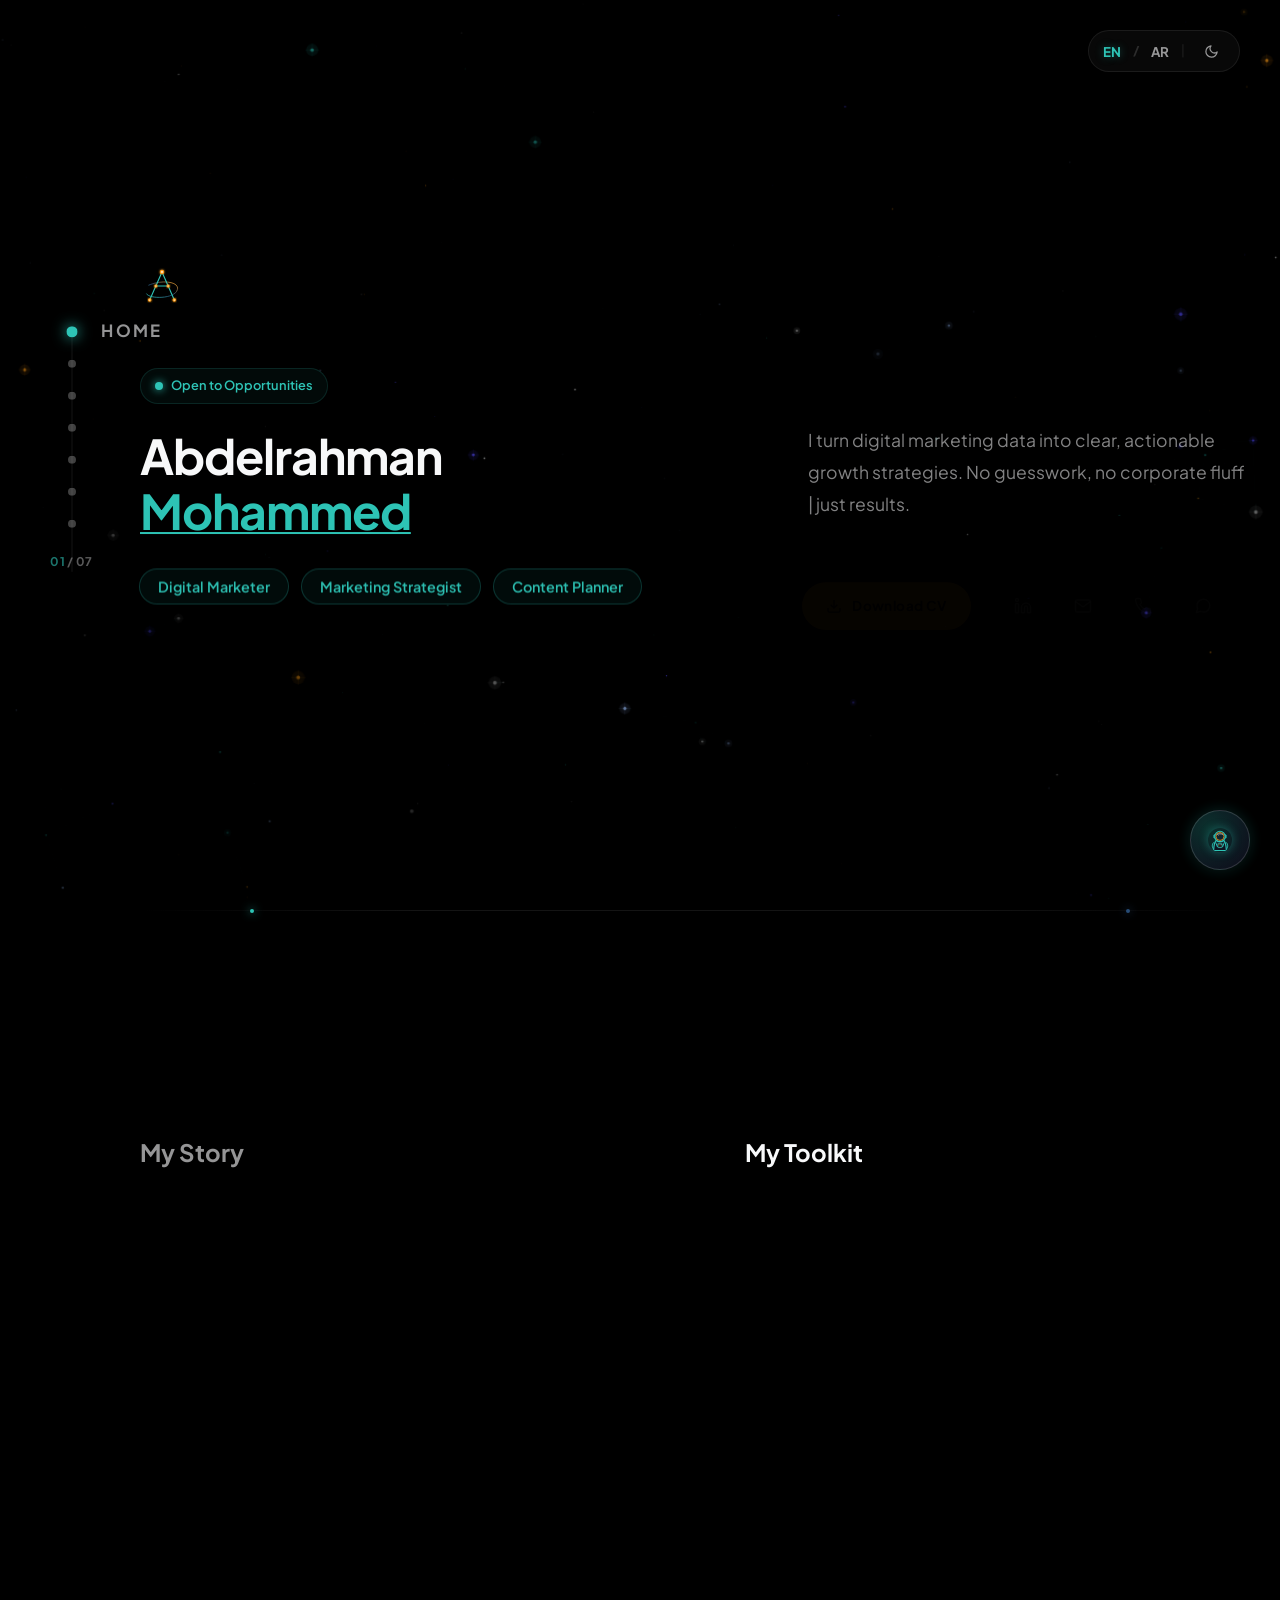
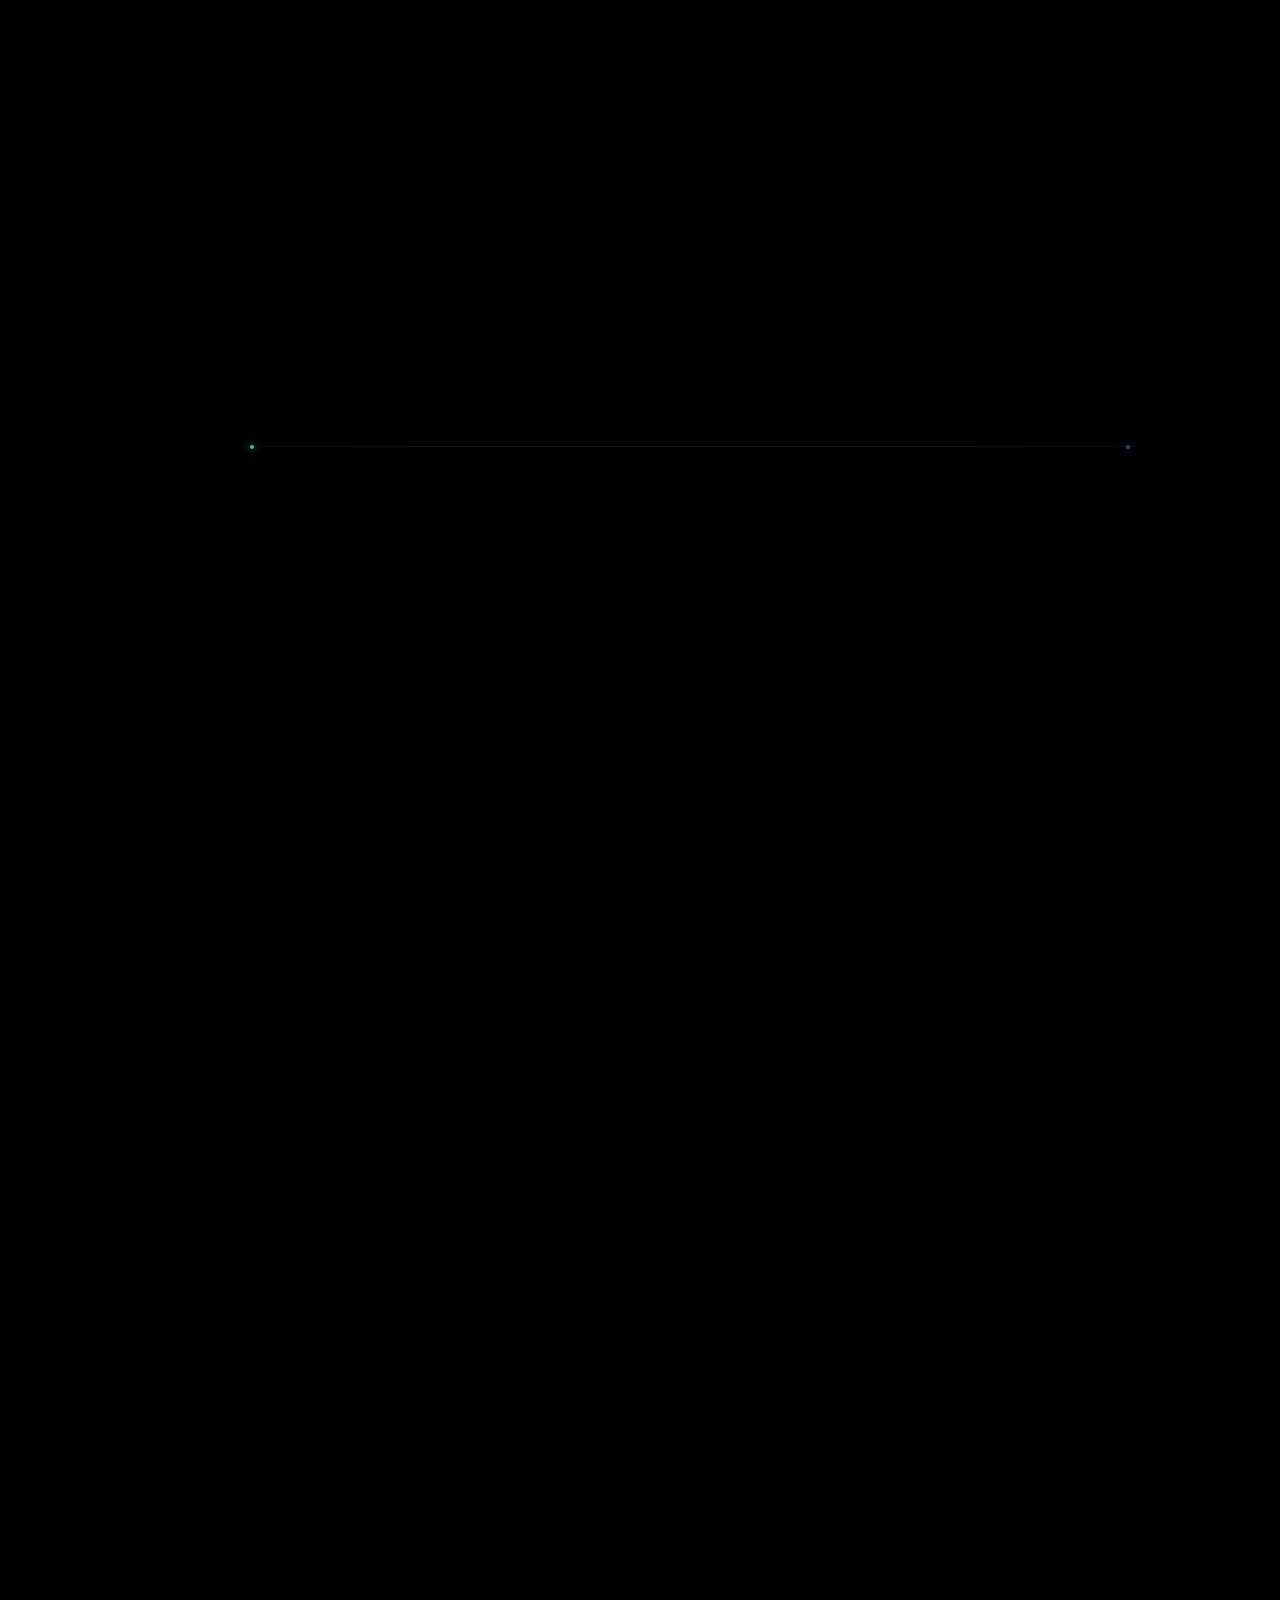
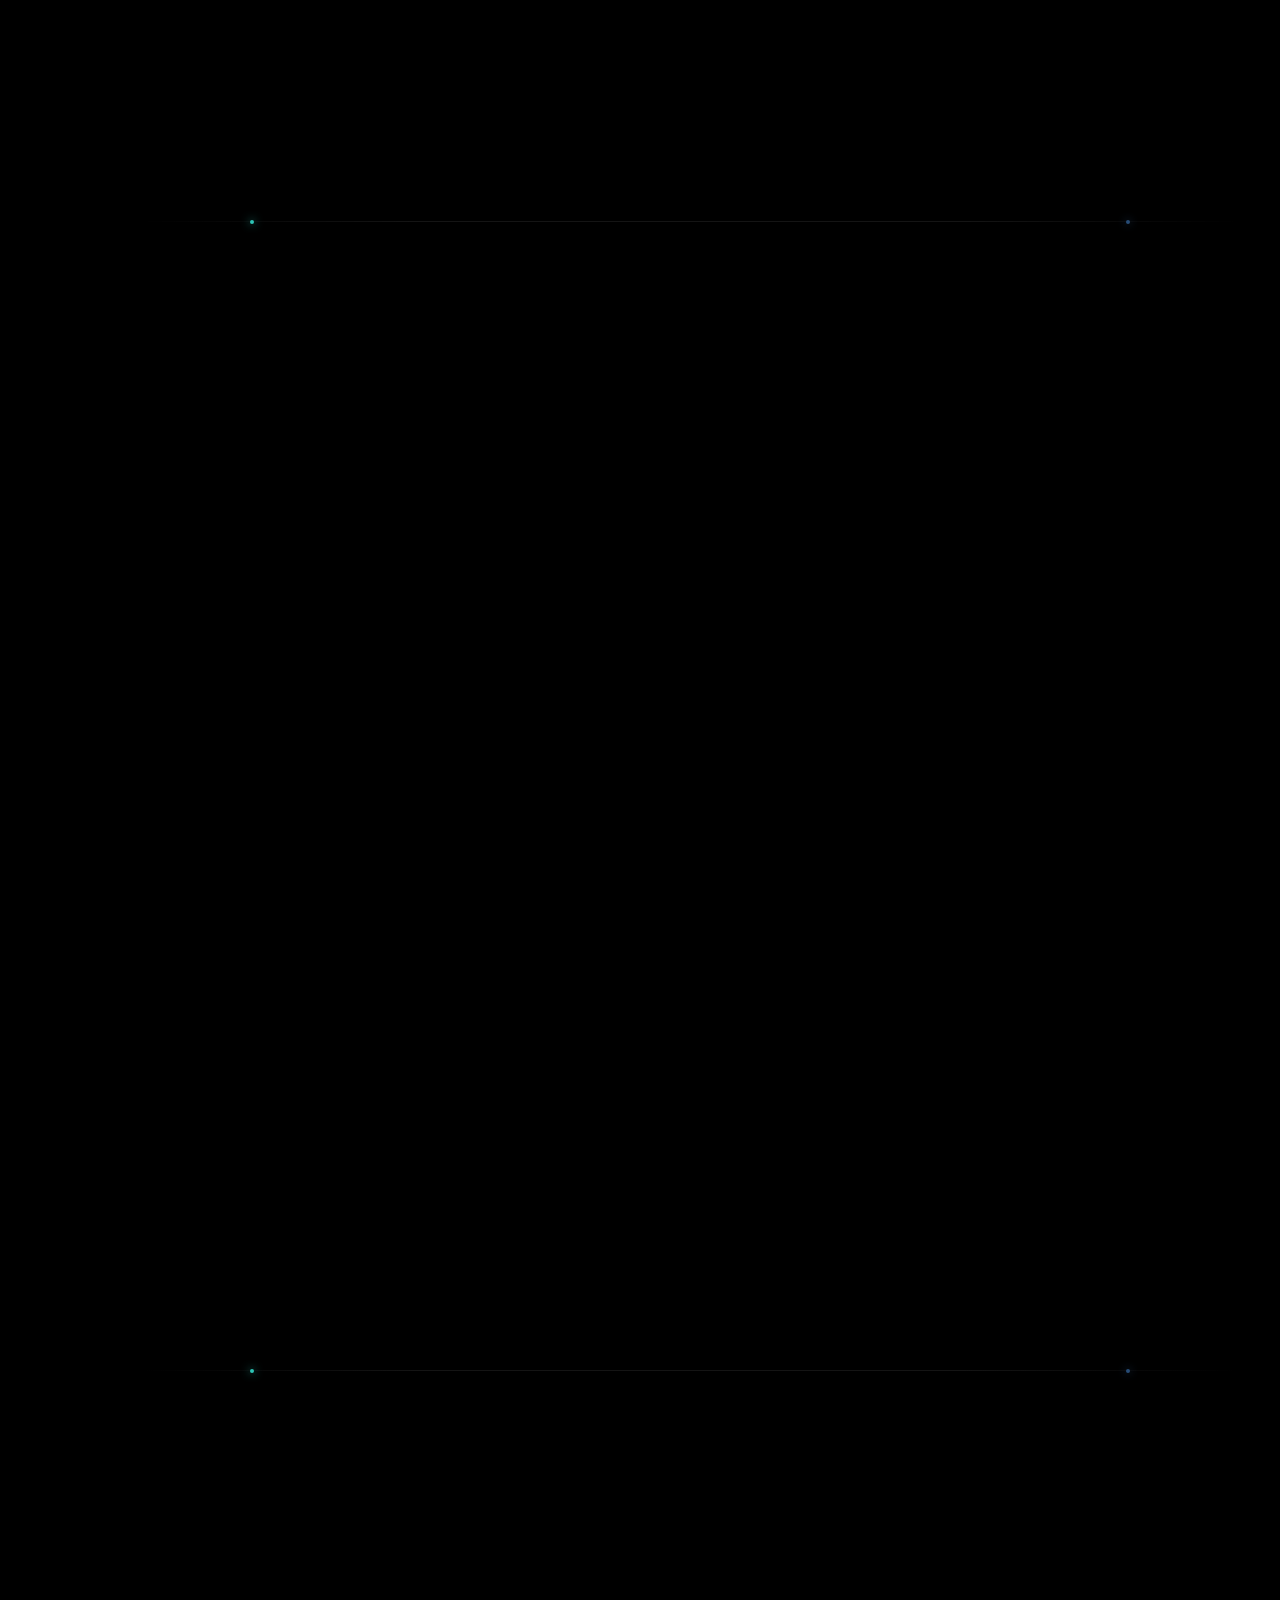
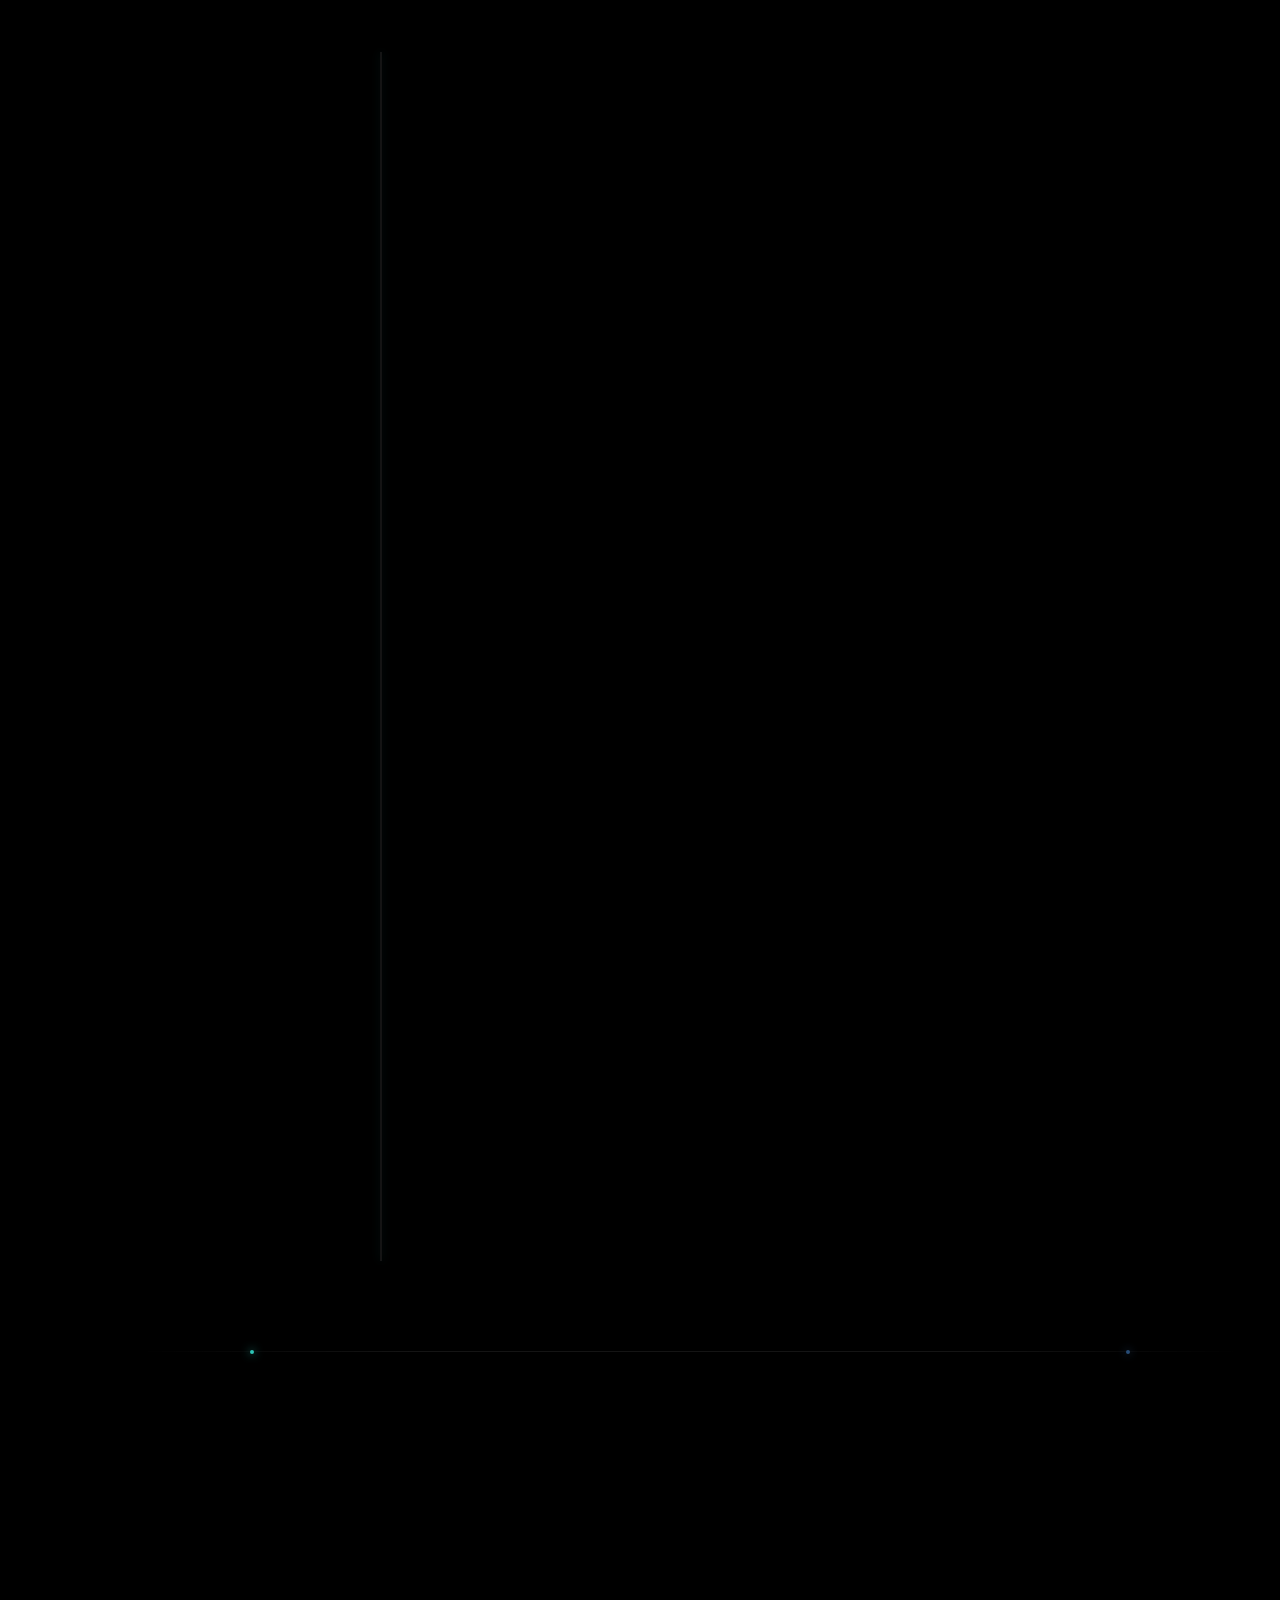
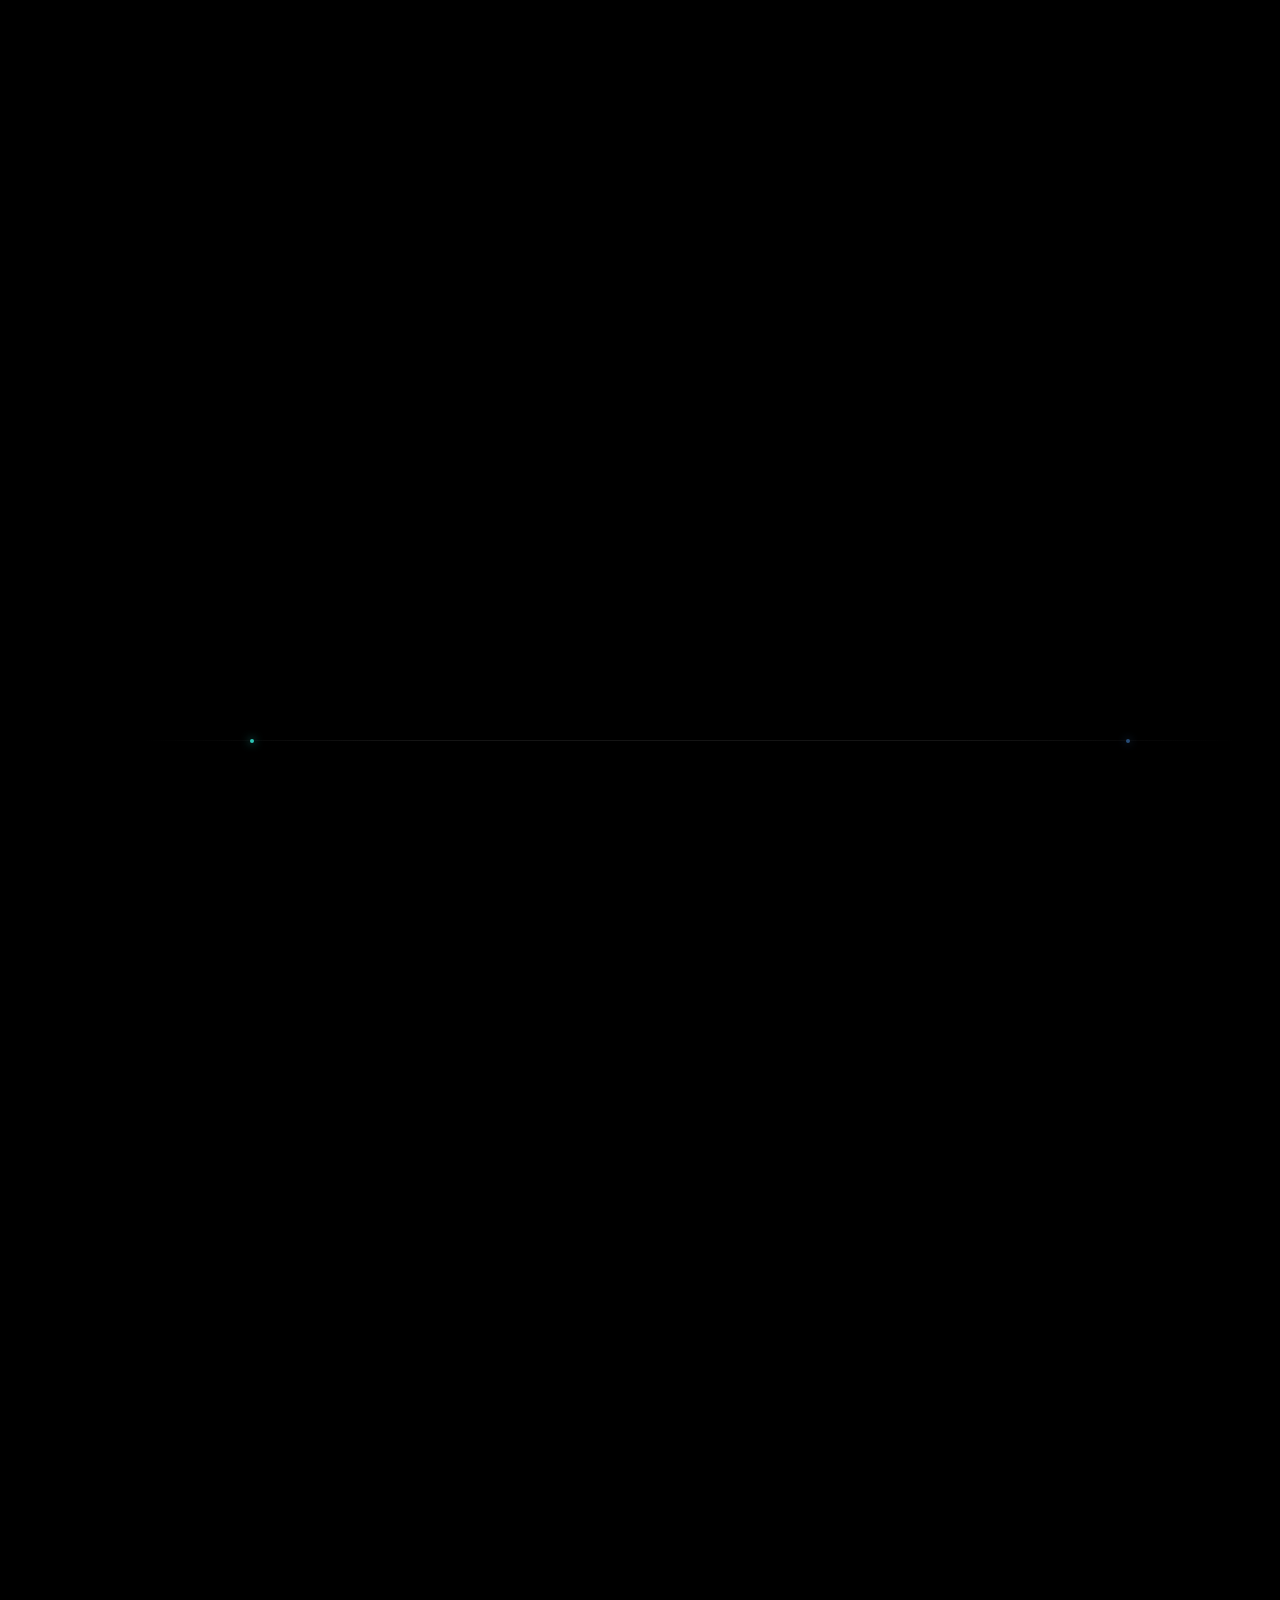
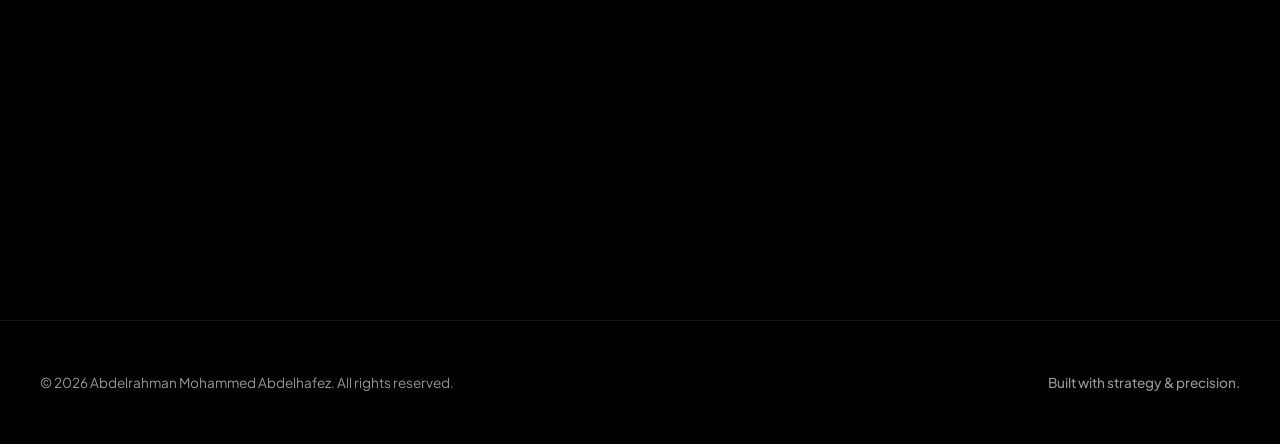
==== commit 76f0b381: "feat: living background + authentic Arabic copy (native voice)" ====
--- a/index.html
+++ b/index.html
@@ -445,7 +445,7 @@
           <div class="hero-right-col animate-fadeInRight">
             <p class="hero-bio">
               <span class="lang-en">I turn digital marketing data into clear, actionable growth strategies. No guesswork, no corporate fluff | just results.</span>
-              <span class="lang-ar">أقوم بتحويل بيانات التسويق الرقمي إلى استراتيجيات نمو واضحة وقابلة للتنفيذ؛ بعيداً عن التخمينات والمصطلحات المعقدة — لتحقيق نتائج حقيقية وملموسة.</span>
+              <span class="lang-ar">بيانات التسويق الرقمي كثيرة — لكن القليل يعرف كيف يقرأها ويبني عليها. أنا هنا لأحوّل هذه البيانات إلى قرارات واضحة، واستراتيجيات تنمو فعلاً.</span>
             </p>
             <div class="hero-cta-row">
               <a href="Abdelrahman_CV_v2.pdf" download target="_blank" rel="noopener noreferrer" class="btn-cv-download magnetic-button">
@@ -478,11 +478,11 @@
         <div class="eyebrow-split">
           <span class="line"></span>
           <span class="text lang-en">ABOUT ME</span>
-          <span class="text lang-ar">نبذة عني</span>
+          <span class="text lang-ar">عنّي</span>
         </div>
         <h2 class="split-reveal-heading">
           <span class="lang-en">The <em>Strategist</em> Behind the Brand</span>
-          <span class="lang-ar">العقل الاستراتيجي وراء نمو <em>العلامة التجارية</em></span>
+          <span class="lang-ar">العقل <em>الاستراتيجي</em> وراء علامتك</span>
         </h2>
         <div class="about-layout-grid">
           <div class="about-left-col">
@@ -493,15 +493,15 @@
               </h3>
               <p class="reveal-paragraph">
                 <span class="lang-en">I’m <strong>Abdelrahman</strong>. I help brands cut through the noise with data-driven marketing strategies and content that turns attention into sales.</span>
-                <span class="lang-ar">أنا <strong>عبد الرحمن محمد</strong>. أساعد الشركات على التميز وجذب الانتباه عبر استراتيجيات تسويقية ومحتوى يربط بين اهتمام الجمهور وزيادة المبيعات.</span>
+                <span class="lang-ar">أنا <strong>عبد الرحمن</strong>، أساعد الشركات على البروز وسط صخب المنافسة من خلال استراتيجيات تسويقية مبنية على تحليل البيانات، ومحتوى إبداعي يحوّل اهتمام الجمهور إلى مبيعات.</span>
               </p>
               <p class="reveal-paragraph">
                 <span class="lang-en">From building acquisition funnels to managing multi-channel campaigns, I specialize in <strong>content strategy, organic growth, and brand positioning</strong>.</span>
-                <span class="lang-ar">تتخصص خبرتي في <strong>تخطيط استراتيجيات المحتوى، وتأسيس هوية العلامات التجارية، والنمو العضوي</strong> عبر بناء مسارات الاستحواذ (Acquisition Funnels) وإدارة حملات الترويج متعددة القنوات.</span>
+                <span class="lang-ar">تخصصي في <strong>استراتيجية المحتوى (Content Strategy)</strong>، تموضع العلامة التجارية، والنمو العضوي — من رسم مسار التسويق (Funnel) إلى إدارة الحملات متعددة القنوات.</span>
               </p>
               <p class="reveal-paragraph">
                 <span class="lang-en">I bring <strong>analytical structure to creative work</strong>. I measure, test, and optimize every campaign to ensure it delivers clear business value.</span>
-                <span class="lang-ar">أجمع بين <strong>المنهج التحليلي واللمسة الإبداعية</strong>؛ أهتم بالقياس والتجربة وتطوير الأداء لضمان تقديم قيمة تجارية حقيقية وعائد استثماري ملموس لكل مشروع.</span>
+                <span class="lang-ar">لا أؤمن بالتخمين — كل قرار أتخذه مبني على بيانات حقيقية. أقيس، أجرّب، وأطوّر حتى تحقق كل حملة عائداً واضحاً على الاستثمار (ROI).</span>
               </p>
             </div>
             <div class="stats-grid">
@@ -607,11 +607,11 @@
         </div>
         <h2 class="split-reveal-heading">
           <span class="lang-en">Featured <em>Work</em></span>
-          <span class="lang-ar">سجل <em>الإنجازات</em></span>
+          <span class="lang-ar">أعمال صنعت <em>فارقاً</em></span>
         </h2>
         <p class="section-lead">
           <span class="lang-en">Comprehensive strategies, measurable impact. A look at how I've built strategies and driven growth for different brands.</span>
-          <span class="lang-ar">مشاريع تسويقية استراتيجية تغطي تطوير العلامات التجارية المتكامل، بحوث السوق المتعمقة، وتخطيط قنوات النمو الرقمي.</span>
+          <span class="lang-ar">من التحدي إلى النتيجة — كل مشروع هنا يمثّل مرحلة حقيقية من بناء علامة تجارية أو تطوير استراتيجية تسويقية أثّرت بشكل ملموس.</span>
         </p>
         <div class="projects-stack">
           <article class="project-glass-card reveal-card border-purple" data-drawer="drawer-kyoko">
@@ -761,11 +761,11 @@
         </div>
         <h2 class="split-reveal-heading">
           <span class="lang-en">Content &amp; <em>Copywriting</em></span>
-          <span class="lang-ar">كتابة المحتوى <em>والنصوص الإعلانية</em></span>
+          <span class="lang-ar">محتوى يتحدث <em>بلغة جمهورك</em></span>
         </h2>
         <p class="section-lead">
           <span class="lang-en">Every caption is a strategic decision. I build persuasive copywriting that bridges customer psychology with measurable brand goals.</span>
-          <span class="lang-ar">كل كلمة أكتبها تنطلق من قرار استراتيجي مدروس. أصوغ نصوصاً إعلانية مقنعة تدمج بين علم نفس المستهلك وأهداف العلامة التجارية لتحقيق نتائج ملموسة وواضحة.</span>
+          <span class="lang-ar">كل كلمة في مكانها لسبب — هذا معرض يُظهر كيف تتحوّل الأفكار إلى نصوص تحرّك الجمهور وتبني ثقة حقيقية بالعلامة التجارية.</span>
         </p>
         <div class="posts-grid-system">
           <article class="campaign-glass-card reveal-card">
@@ -779,13 +779,13 @@
             </div>
             <p class="post-caption">
               <span class="lang-en">This post introduces the brand's core value proposition, highlighting how 'New Direction' solves common student frustrations in English learning through a personalized 'Needs Analysis'.</span>
-              <span class="lang-ar" dir="rtl">يعرف هذا المنشور بالقيمة الفريدة للعلامة التجارية، ويسلط الضوء على كيفية معالجة أكاديمية "نيو دايركشن" للصعوبات الشائعة التي تواجه الطلاب في تعلم الإنجليزية عبر تقديم "تحليل مخصص للاحتياجات".</span>
+              <span class="lang-ar" dir="rtl">منشور الانطلاقة — يطرح سؤالاً بسيطاً يشغل بال كثيرين: ليش إنجليزيتك ما بترد؟ الجواب جاء من خلال تعريف بطريقة "نيو دايركشن" في الفهم قبل الحفظ.</span>
             </p>
             <div class="campaign-meta">
               <strong class="lang-en">Objective:</strong>
               <strong class="lang-ar">الهدف:</strong>
               <span class="lang-en">Building initial awareness + defining the brand's tone of voice.</span>
-              <span class="lang-ar">بناء الوعي المبدئي وتحديد نبرة صوت العلامة التجارية.</span>
+              <span class="lang-ar">بناء أول انطباع صادق عن العلامة وتحديد نبرتها من اليوم الأول.</span>
             </div>
             <a href="https://www.facebook.com/106349791202286/photos/a.107843024386296/109443580892907/" target="_blank" rel="noopener noreferrer" class="campaign-link-btn magnetic-button">
               <span class="lang-en">View original post</span>
@@ -804,13 +804,13 @@
             </div>
             <p class="post-caption">
               <span class="lang-en">A highly engaging, humorous post that tackles the fear of speaking English in high-pressure situations, such as job interviews, using relatable cultural references to drive engagement.</span>
-              <span class="lang-ar" dir="rtl">منشور تفاعلي بأسلوب فكاهي يتناول رهبة التحدث باللغة الإنجليزية في المواقف الرسمية مثل مقابلات العمل، مع الاستعانة بإشارات ثقافية مألوفة لتعزيز التفاعل الطبيعي.</span>
+              <span class="lang-ar" dir="rtl">الضحك طريق قصير للقلب — منشور فكاهي يتناول موقفاً يعرفه الكل: حين يُسألك أحدهم بالإنجليزي في وقت ما كنتش متوقع. الفكاهة لم تكن عشوائية، بل مدروسة لتوليد مشاركات عضوية.</span>
             </p>
             <div class="campaign-meta">
               <strong class="lang-en">Objective:</strong>
               <strong class="lang-ar">الهدف:</strong>
               <span class="lang-en">Increasing Saves and Shares as early trust indicators.</span>
-              <span class="lang-ar">زيادة معدلات الحفظ والمشاركة كعناصر أولية لقياس مستوى الثقة والتفاعل.</span>
+              <span class="lang-ar">حوّل المتابع من مستهلك محتوى إلى شخص يشارك ما يراه — وهذا أقوى إثبات للثقة.</span>
             </div>
             <a href="https://www.facebook.com/106349791202286/photos/a.108469704323628/194898819014049/" target="_blank" rel="noopener noreferrer" class="campaign-link-btn magnetic-button">
               <span class="lang-en">View original post</span>
@@ -829,13 +829,13 @@
             </div>
             <p class="post-caption">
               <span class="lang-en">A storytelling-driven post designed to build emotional connection. It uses relatable, casual storytelling about hanging out with friends to subtly introduce the importance of English fluency in social situations.</span>
-              <span class="lang-ar" dir="rtl">منشور يعتمد على قوة السرد القصصي لبناء رابط عاطفي مع الجمهور؛ حيث يسرد موقفاً واقعياً ومألوفاً للتأكيد بشكل غير مباشر على أهمية طلاقة الإنجليزية في المواقف الاجتماعية.</span>
+              <span class="lang-ar" dir="rtl">قصة حقيقية قصيرة عن لحظة إحراج مع أصدقاء بسبب اللغة — بدون محاضرة، بدون إعلان، فقط موقف يجعل القارئ يقول: "أنا كمان كده". وهنا تبدأ الثقة.</span>
             </p>
             <div class="campaign-meta">
               <strong class="lang-en">Objective:</strong>
               <strong class="lang-ar">الهدف:</strong>
               <span class="lang-en">Addressing pain points to drive emotional connection and comments.</span>
-              <span class="lang-ar">استهدف النقاط الأكثر تأثيراً لدى الجمهور لتحفيز التواصل والتفاعل عبر التعليقات.</span>
+              <span class="lang-ar">خلق ارتباط عاطفي حقيقي يدفع الجمهور للتعليق والتفاعل من تلقاء نفسه.</span>
             </div>
             <a href="https://www.facebook.com/106349791202286/photos/a.108469704323628/402849314885664/" target="_blank" rel="noopener noreferrer" class="campaign-link-btn magnetic-button">
               <span class="lang-en">View original post</span>
@@ -854,13 +854,13 @@
             </div>
             <p class="post-caption">
               <span class="lang-en">An educational yet entertaining post highlighting the quirks of English pronunciation (like silent letters in 'queue' or 'tsunami'). This lighthearted content is highly shareable and designed to increase organic reach.</span>
-              <span class="lang-ar" dir="rtl">منشور تعليمي ترفيهي يبرز مفارقات نطق بعض الكلمات الإنجليزية، وهو مصمم خصيصاً ليكون سريع الانتشار والمشاركة بهدف توسيع نطاق الوصول الطبيعي.</span>
+              <span class="lang-ar" dir="rtl">منشور يُعلّم بأسلوب ظريف — هل عرفت إن حرف Q في كلمة "queue" هو الوحيد الذي يعمل وبقية الحروف في إجازة؟ هذا النوع من المحتوى الخفيف ينتشر بشكل طبيعي لأنه يُضحك ويُعلّم في آنٍ واحد.</span>
             </p>
             <div class="campaign-meta">
               <strong class="lang-en">Objective:</strong>
               <strong class="lang-ar">الهدف:</strong>
               <span class="lang-en">Educating users about services through a non-salesy dialogue.</span>
-              <span class="lang-ar">توعية المتابعين بالخدمات التعليمية من خلال أسلوب حواري شيق وبعيد عن النبرة البيعية المباشرة.</span>
+              <span class="lang-ar">توسيع نطاق الوصول الطبيعي من خلال محتوى قابل للمشاركة بدون أي إنفاق إعلاني.</span>
             </div>
             <a href="https://www.facebook.com/106349791202286/photos/a.107843024386296/397460562091206/" target="_blank" rel="noopener noreferrer" class="campaign-link-btn magnetic-button">
               <span class="lang-en">View original post</span>
@@ -879,13 +879,13 @@
             </div>
             <p class="post-caption">
               <span class="lang-en">A direct, conversion-focused post that clearly outlines the unique selling points (USPs) of New Direction, specifically highlighting the tailored assessment process that personalizes the learning journey.</span>
-              <span class="lang-ar" dir="rtl">منشور مباشر يستعرض المزايا التنافسية للأكاديمية، ويركز على ميزة التقييم المخصص وتحديد المستوى الفردي لتصميم رحلة تعلم متكاملة تناسب كل طالب.</span>
+              <span class="lang-ar" dir="rtl">منشور مباشر بدون مجاملات — يعرض الميزة التنافسية للأكاديمية: تحديد مستواك أولاً، ثم برنامج مُصمم لك أنت تحديداً. الرسالة واضحة والدعوة لاتخاذ إجراء (CTA) غير مخفية.</span>
             </p>
             <div class="campaign-meta">
               <strong class="lang-en">Objective:</strong>
               <strong class="lang-ar">الهدف:</strong>
               <span class="lang-en">Boosting engagement while gathering audience intelligence.</span>
-              <span class="lang-ar">تحفيز التفاعل مع جمع البيانات لتحليل احتياجات الجمهور واستخدامها في تطوير خطط المحتوى القادمة.</span>
+              <span class="lang-ar">تحويل المتابع المهتم إلى عميل محتمل فعلي (Lead) عبر دعوة واضحة لاتخاذ إجراء.</span>
             </div>
             <a href="https://www.facebook.com/106349791202286/photos/a.108469704323628/111795970657668/" target="_blank" rel="noopener noreferrer" class="campaign-link-btn magnetic-button">
               <span class="lang-en">View original post</span>
@@ -904,13 +904,13 @@
             </div>
             <p class="post-caption">
               <span class="lang-en">A short, confident brand awareness post designed to reinforce community spirit and brand pride using popular slang and the official campaign hashtags.</span>
-              <span class="lang-ar" dir="rtl">منشور حاسم بلهجة واثقة ومباشرة لتعزيز الانتماء لمجتمع الأكاديمية وحث المهتمين على اتخاذ قرار التسجيل الفوري بالاعتماد على الهشتاجات الرسمية للحملة.</span>
+              <span class="lang-ar" dir="rtl">الختام القوي — منشور يخاطب من هو جاهز ويحتاج دفعة أخيرة. اللغة واثقة، الرسالة مركّزة: انضم الآن أو ستشرح لنفسك لماذا لم تفعل.</span>
             </p>
             <div class="campaign-meta">
               <strong class="lang-en">Objective:</strong>
               <strong class="lang-ar">الهدف:</strong>
               <span class="lang-en">Preparing the audience to transition from Awareness to Consideration.</span>
-              <span class="lang-ar">تهيئة الجمهور المستهدف للتحول الفعلي من مرحلة الوعي إلى مرحلة اتخاذ قرار الشراء والاشتراك.</span>
+              <span class="lang-ar">تحريك الجمهور من التفكير إلى التسجيل — المرحلة الأصعب في أي مسار تسويقي (Funnel).</span>
             </div>
             <a href="https://www.facebook.com/106349791202286/photos/a.108469704323628/411974437306485/" target="_blank" rel="noopener noreferrer" class="campaign-link-btn magnetic-button">
               <span class="lang-en">View original post</span>
@@ -931,7 +931,7 @@
         </div>
         <h2 class="split-reveal-heading">
           <span class="lang-en">Professional <em>Path</em></span>
-          <span class="lang-ar">المسار <em>المهني والخبرات</em></span>
+          <span class="lang-ar">رحلة <em>بنيتها خطوة بخطوة</em></span>
         </h2>
         <div class="timeline-container">
           <div class="timeline-spine"><div class="spine-progress"></div></div>
@@ -953,7 +953,7 @@
                 </span>
                 <div class="timeline-body">
                   <p class="lang-en">Awarded the 1st Enterprise Loyalty Award (2026) for ranking #1 company-wide on the Boost Mobile account. I conducted competitive intelligence on rivals and resolved critical cancellations to renew customer loyalty.</p>
-                  <p class="lang-ar">حاصل على جائزة الولاء الأولى على مستوى المؤسسة (2026) لتحقيق المركز الأول في استبقاء العملاء والمبيعات لحساب Boost Mobile. قمت برصد وتحليل المنافسين (Competitive Intelligence)، ومعالجة طلبات الإلغاء الحرجة لضمان استمرارية وولاء العملاء للعلامة التجارية.</p>
+                  <p class="lang-ar">المركز الأول على مستوى الشركة في حساب Boost Mobile — حصلت على جائزة الولاء المؤسسية (2026) نتيجة تحليل دقيق للمنافسين وقدرتي على إنقاذ عملاء كانوا على وشك الإلغاء وتحويلهم إلى مشتركين مخلصين.</p>
                 </div>
               </div>
             </div>
@@ -974,7 +974,7 @@
                 </span>
                 <div class="timeline-body">
                   <p class="lang-en">Supported customers through flexible payment and BNPL product journeys. Analyzed digital buyer behavior, mapped UX friction points, and applied copywriting to reduce repeat support contacts.</p>
-                  <p class="lang-ar">دعمت العملاء خلال رحلات الدفع المرنة (BNPL). قمت بتحليل سلوك المشترين الرقميين، وتحديد نقاط الضعف في تجربة المستخدم (UX)، وتطبيق مهارات كتابة المحتوى لتحسين صفحات الدعم وتقليل معدل الشكاوى المكررة.</p>
+                  <p class="lang-ar">عملت في قلب تجربة شراء رقمية متكاملة — رصدت كيف يتصرف المستخدم حين يشعر بأن النظام أعقد مما ينبغي، وساهمت بحلول لغوية وتقنية خفّضت الشكاوى المتكررة.</p>
                 </div>
               </div>
             </div>
@@ -995,7 +995,7 @@
                 </span>
                 <div class="timeline-body">
                   <p class="lang-en">Built the brand from zero: logo direction, tone of voice, and positioning. Created comprehensive marketing strategy packages including dual SWOT, competitor research, and Facebook/Instagram campaigns.</p>
-                  <p class="lang-ar">أسست هوية العلامة التجارية من الصفر (الشعار، نبرة الصوت، التموضع). وضعت خطة استراتيجية تسويقية متكاملة شملت تحليل SWOT المزدوج، دراسة سلوك المنافسين والأسعار، وإطلاق حملات النشر والتفاعل الشهرية عبر فيسبوك وإنستجرام.</p>
+                  <p class="lang-ar">بنيت العلامة من الصفر — الشعار، الصوت، الموقع في السوق. ثم وضعت خطة تسويق متكاملة بدأت بتحليل SWOT مزدوج، ومررت بدراسة المنافسين، وانتهت بحملات شهرية على فيسبوك وإنستجرام حققت نمواً عضوياً ملموساً.</p>
                 </div>
               </div>
             </div>
@@ -1016,7 +1016,7 @@
                 </span>
                 <div class="timeline-body">
                   <p class="lang-en">Edited and optimized landing pages on Odoo CMS for better structure and UX. Wrote organic SEO product descriptions aligned with the brand voice and tracked performance metrics.</p>
-                  <p class="lang-ar">قمت بتحسين صفحات الهبوط عبر نظام Odoo لتطوير تجربة المستخدم (UX). صياغة نصوص وصفية متوافقة مع محركات البحث (SEO) لضمان تصدر نتائج البحث العضوية (Organic Reach).</p>
+                  <p class="lang-ar">أعدت كتابة صفحات الهبوط على Odoo لتصبح أوضح وأقرب لنية البحث — نصوص وصفية متوافقة مع (SEO) تُعلّي ترتيب المنتجات في نتائج البحث العضوي دون الحاجة لميزانية إعلانية.</p>
                 </div>
               </div>
             </div>
@@ -1037,7 +1037,7 @@
                 </span>
                 <div class="timeline-body">
                   <p class="lang-en">Led an 8-member marketing team to coordinate and launch community fundraising events. Awarded the official Resala Public Speaking Championship.</p>
-                  <p class="lang-ar">قدت فريقاً تسويقياً من 8 أعضاء لتخطيط وإطلاق حملات التبرعات والفعاليات المجتمعية. حائز على جائزة التحدث أمام الجمهور الرسمية من الجمعية.</p>
+                  <p class="lang-ar">قيادة فريق من 8 أشخاص لتنظيم حملات تبرع وفعاليات مجتمعية — تعلّمت هنا أن التسويق بلا ميزانية يجبرك على الإبداع الحقيقي. توّج ذلك بجائزة التحدث أمام الجمهور من الجمعية.</p>
                 </div>
               </div>
             </div>
@@ -1057,11 +1057,11 @@
             </div>
             <h2 class="split-reveal-heading">
               <span class="lang-en">Verified <em>Skills</em></span>
-              <span class="lang-ar">الشهادات والاعتمادات <em>المهنية</em></span>
+              <span class="lang-ar">اعتمادات تثبت <em>الكفاءة</em></span>
             </h2>
             <p class="section-lead">
               <span class="lang-en">The top 4 most impactful credentials driving results in the Egyptian marketing and corporate sector.</span>
-              <span class="lang-ar">استعراض لأهم ٤ شهادات واعتمادات ساهمت بشكل مباشر في تحقيق نتائج ملموسة بمجال التسويق وإدارة علاقات العملاء في السوق المصري.</span>
+              <span class="lang-ar">أربع شهادات اخترتها لأنها غيّرت فعلاً طريقة تفكيري وعملي — ليس لأنها موجودة في السيرة الذاتية.</span>
             </p>
             <div class="cert-download-center reveal-card">
               <p class="lang-en">Looking for the full set of certifications including ECDL, Satellite Sciences, and others?</p>
@@ -1166,11 +1166,11 @@
         </div>
         <h2 class="split-reveal-heading">
           <span class="lang-en">Let's <em>Connect</em></span>
-          <span class="lang-ar">تواصل <em>معي الآن</em></span>
+          <span class="lang-ar">لنبدأ <em>شيئاً يستحق</em></span>
         </h2>
         <p class="section-lead">
           <span class="lang-en">Ready to collaborate on brand strategy, retention operations, or content campaigns? Get in touch today.</span>
-          <span class="lang-ar">هل تبحث عن شريك لتطوير استراتيجية علامتك التجارية، بناء عمليات فعالة للاحتفاظ بالعملاء، أو إطلاق حملات محتوى إبداعية؟ تواصل معي اليوم لبدء العمل.</span>
+          <span class="lang-ar">إذا كنت تبحث عن شريك تسويقي يفهم عملك قبل أن يبدأ — هنا المكان الصح. تواصل معي وتكلّم بصراحة عن تحدّيك.</span>
         </p>
         <div class="contact-grid">
           <div class="contact-details reveal-card">
